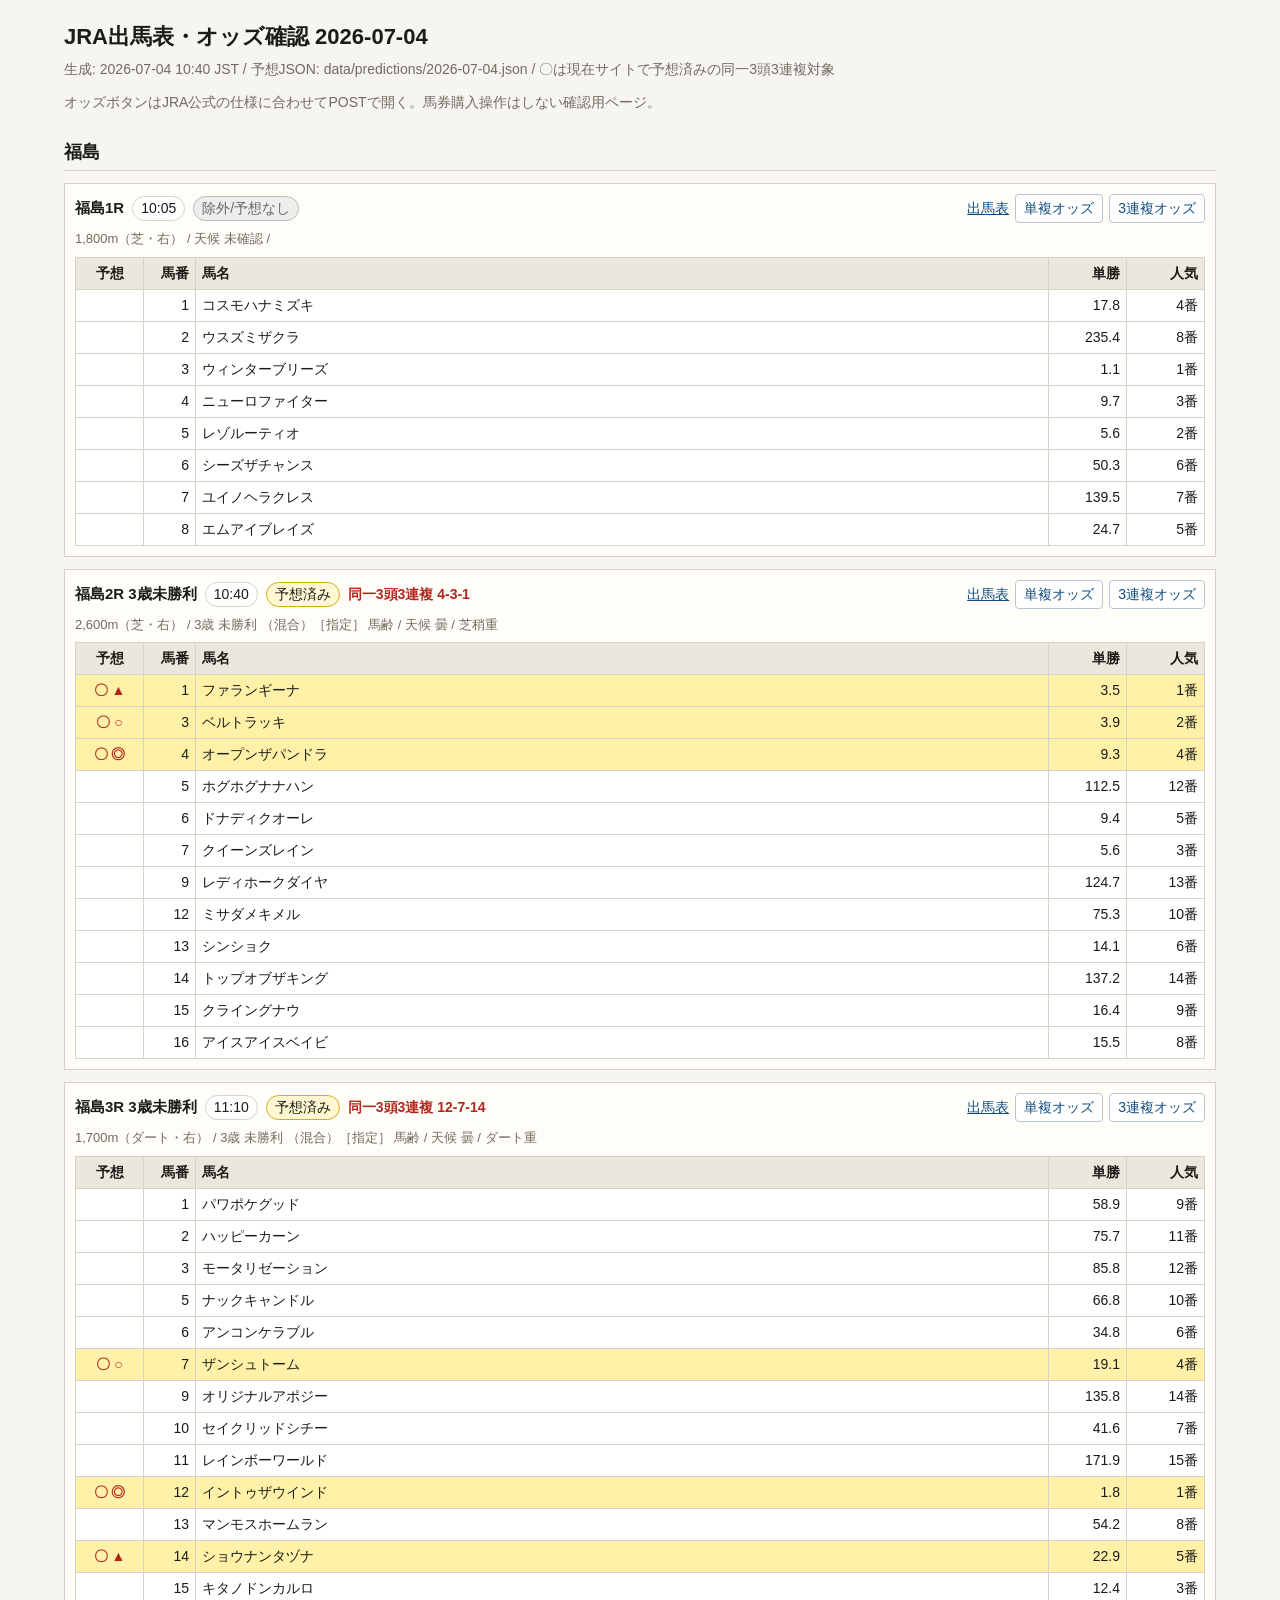
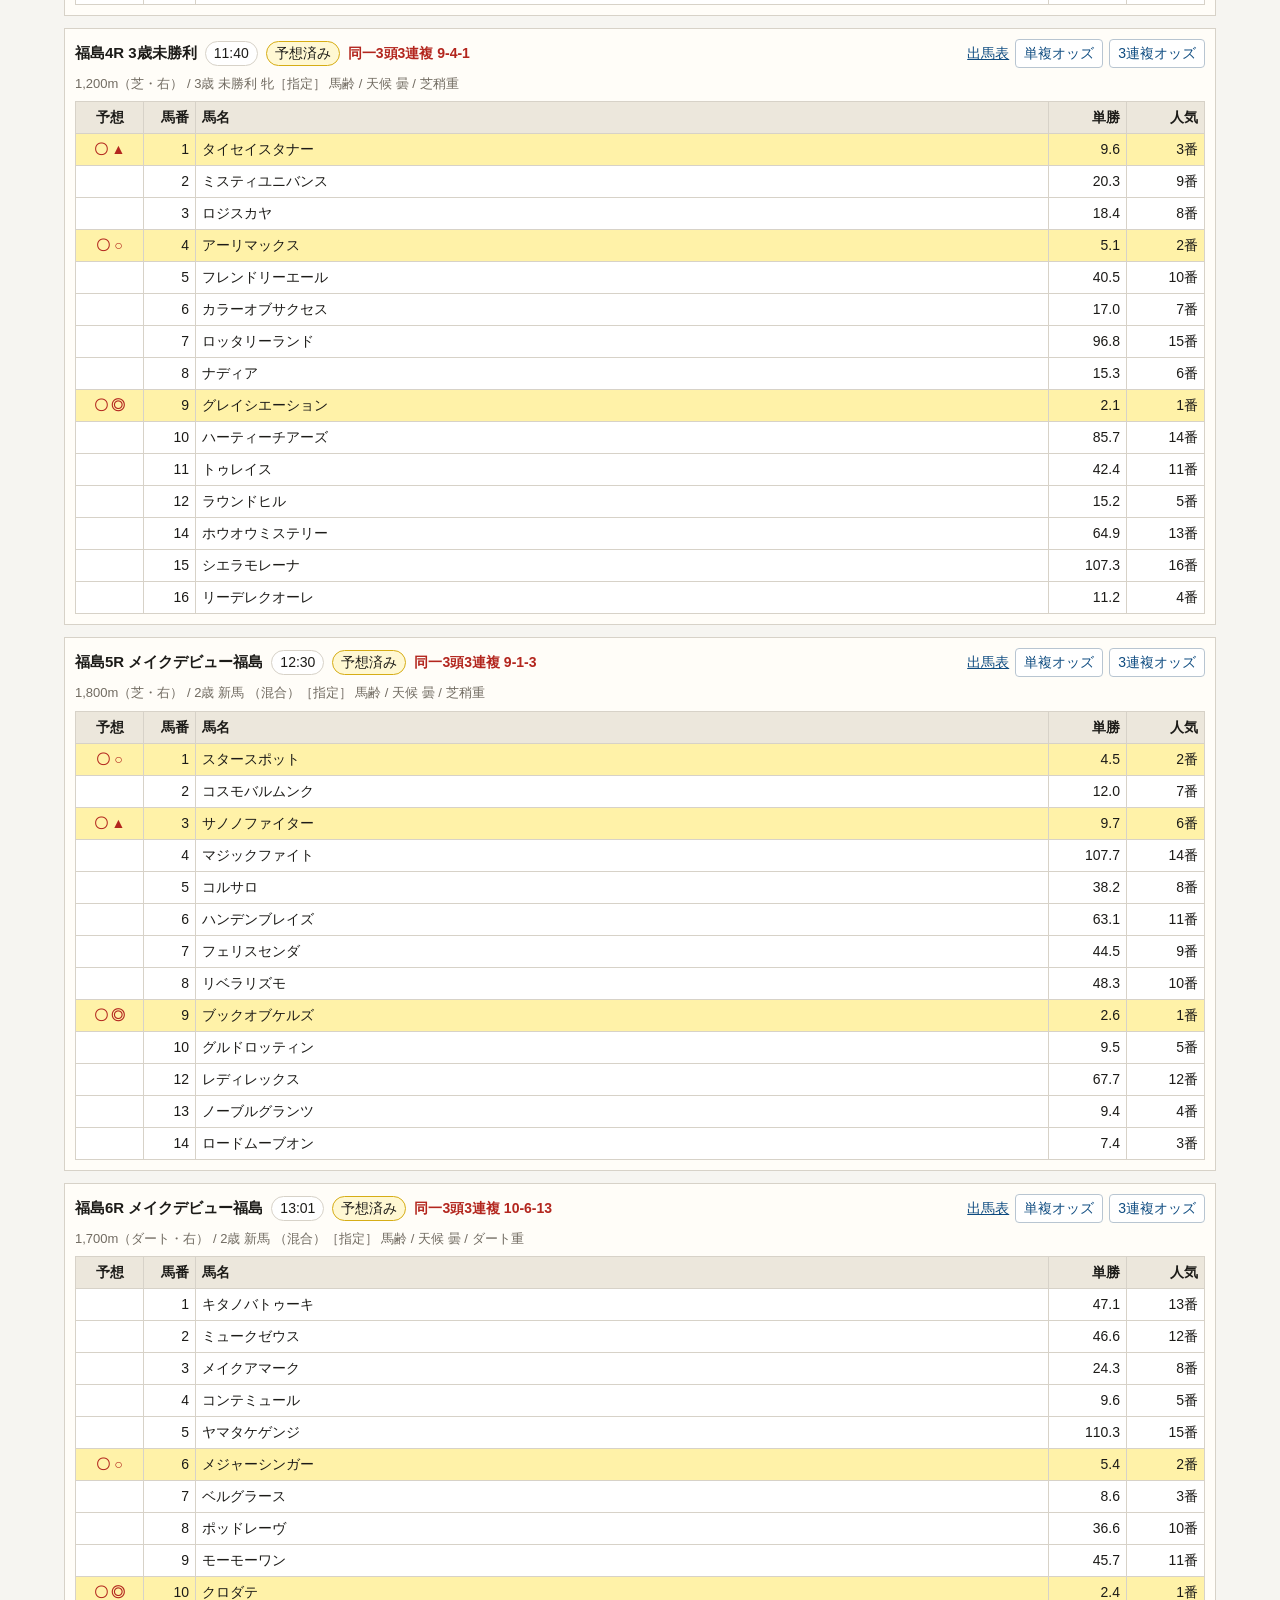
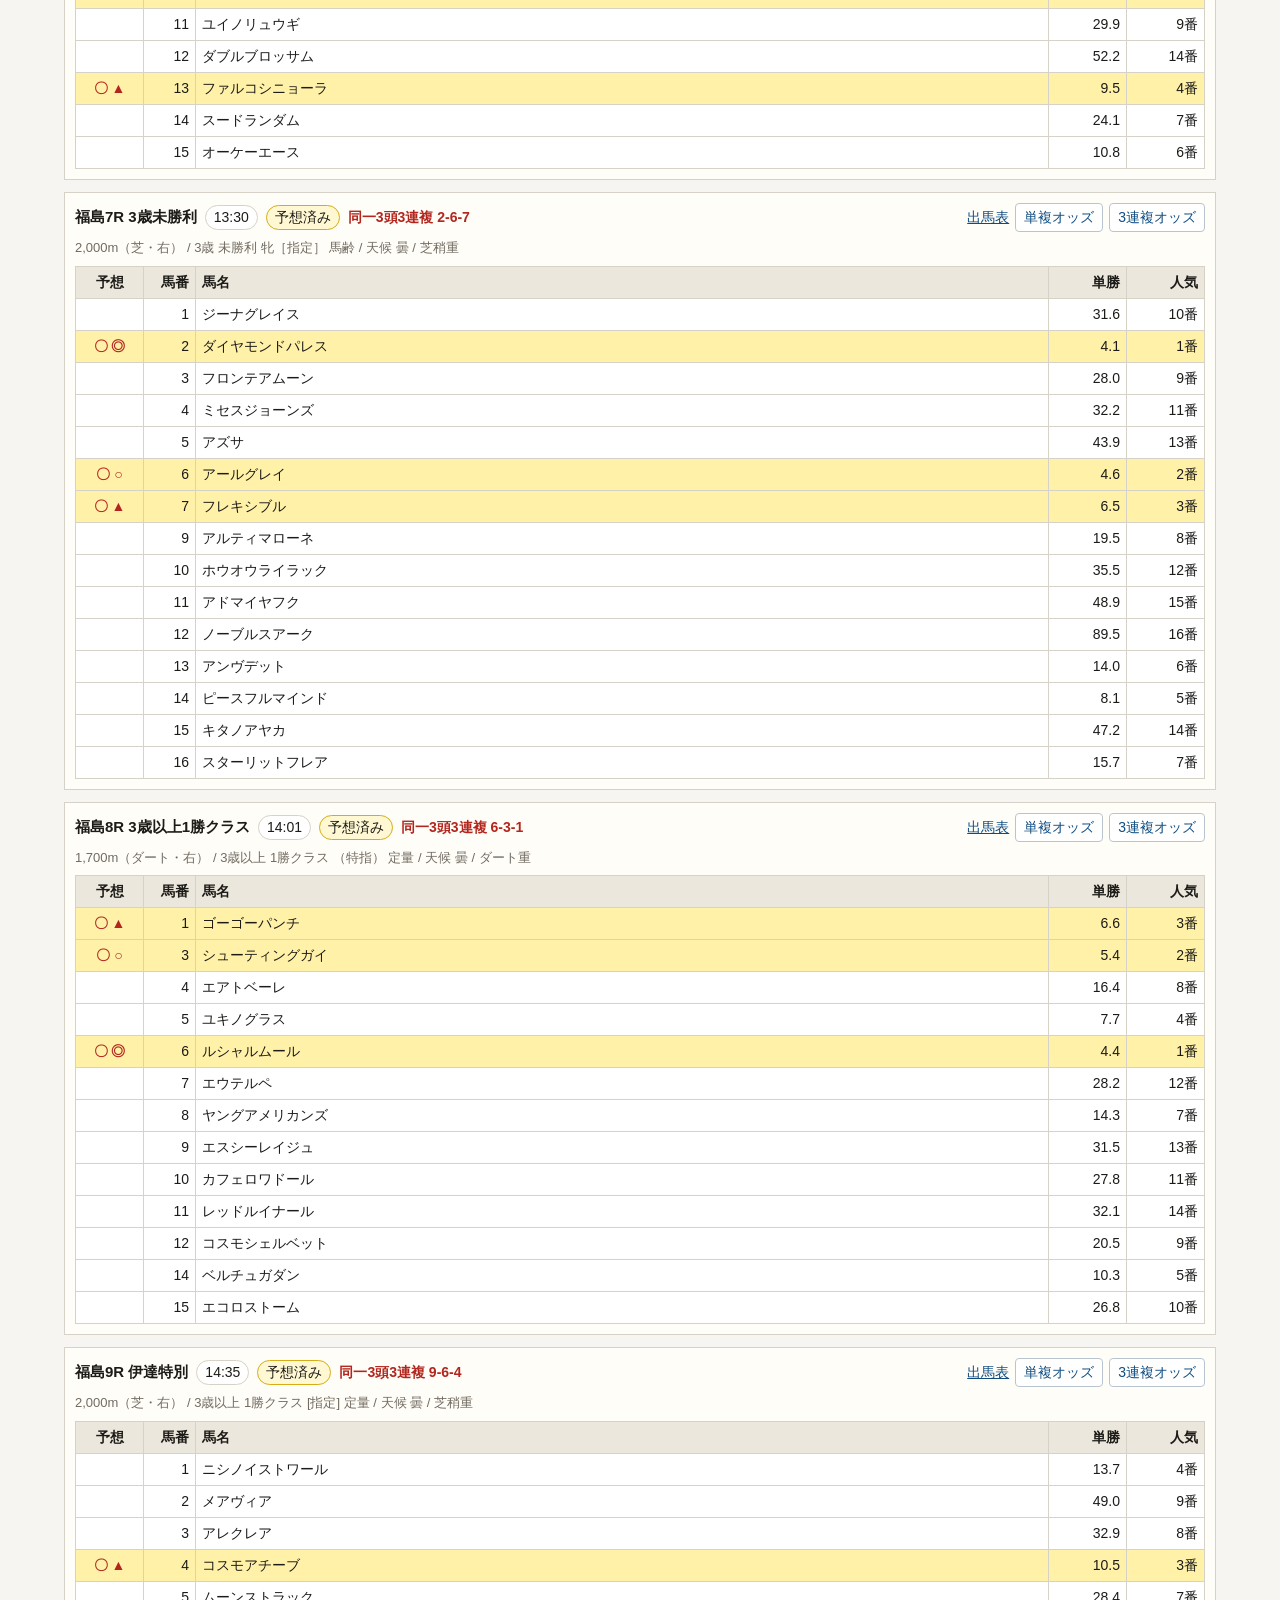
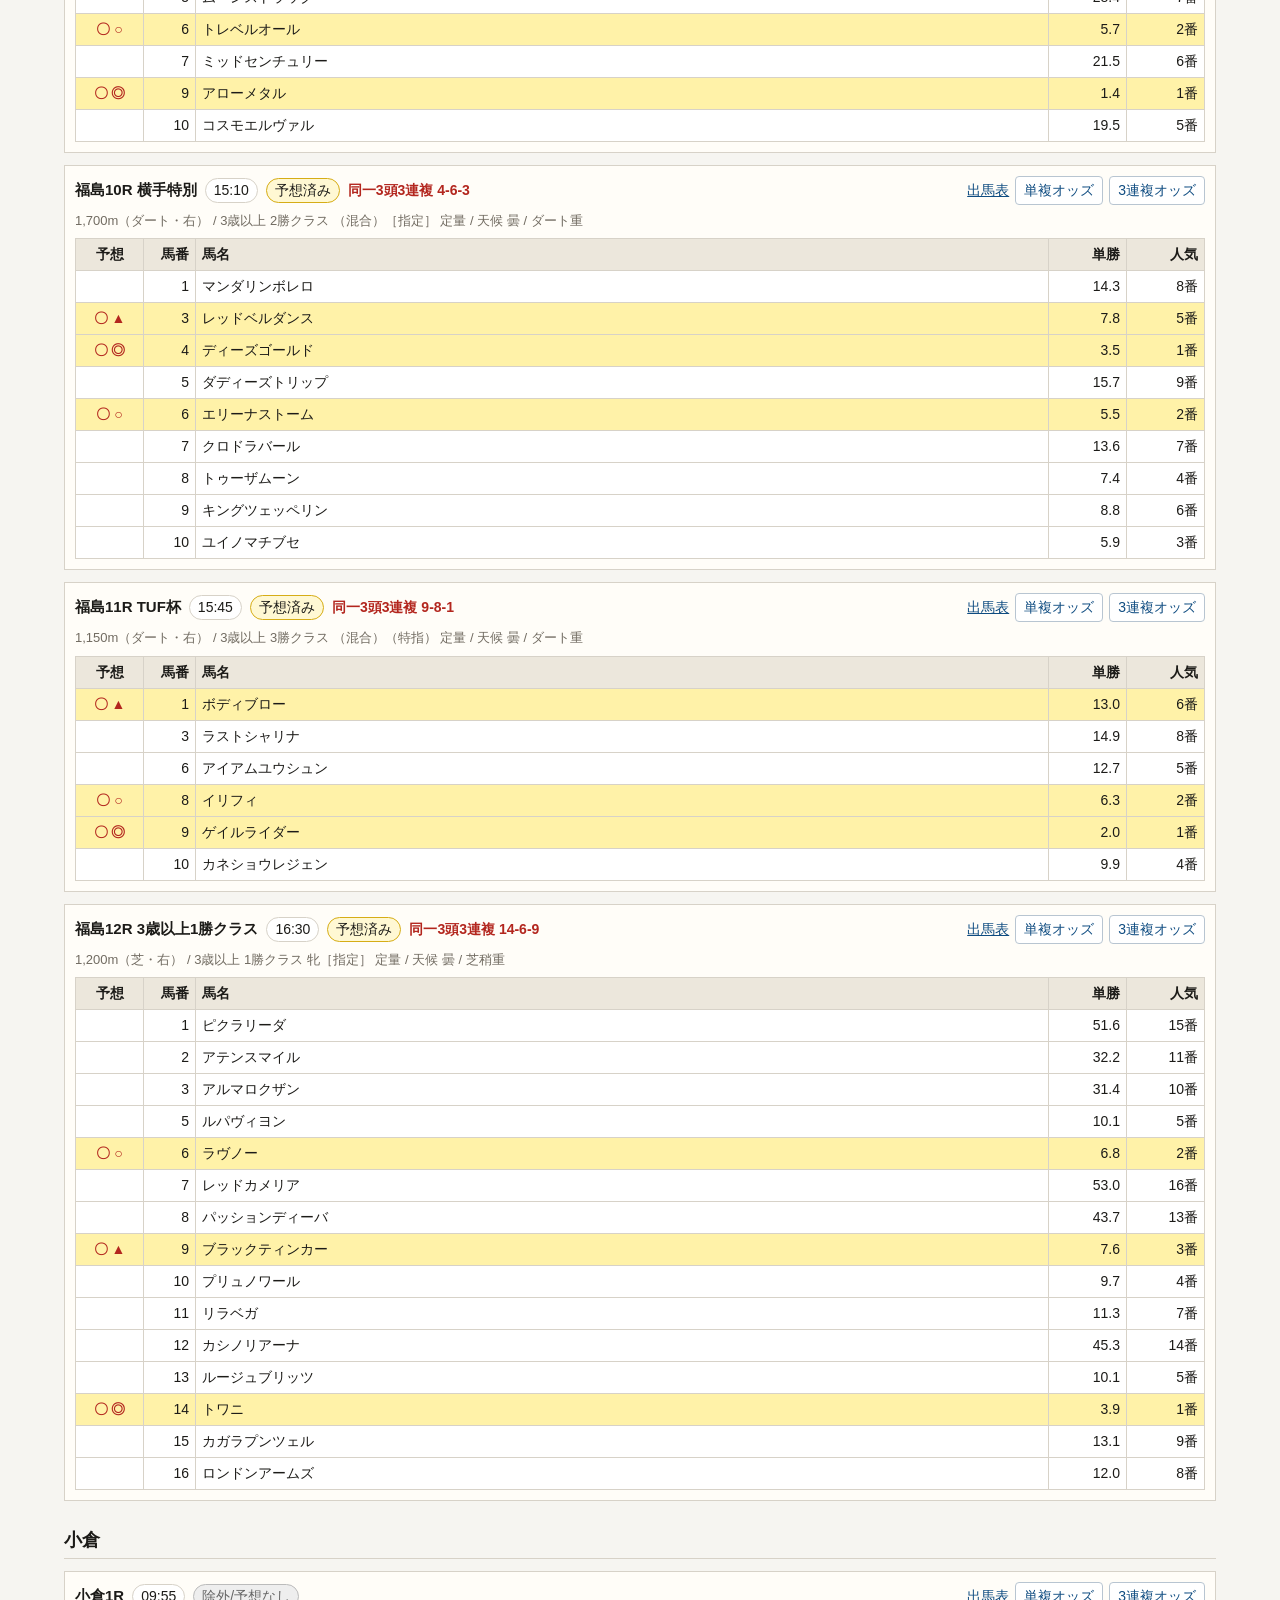
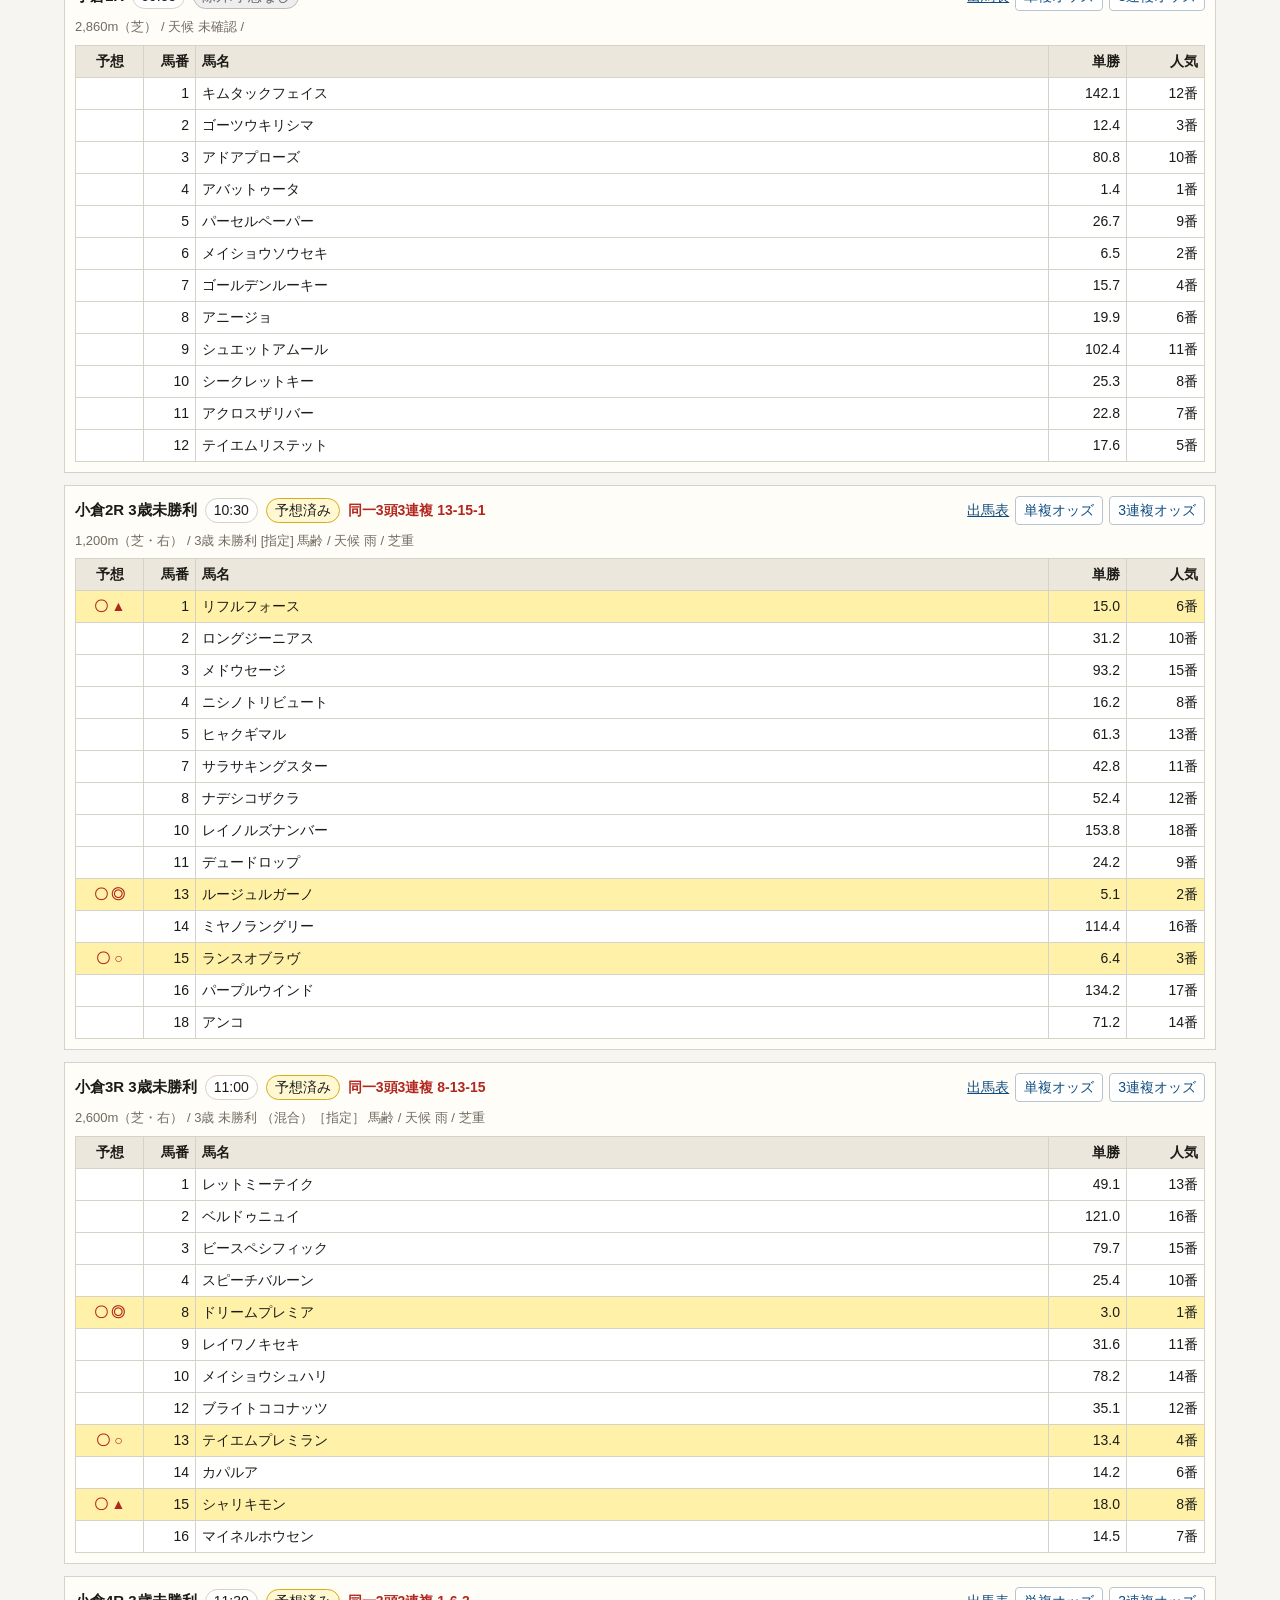
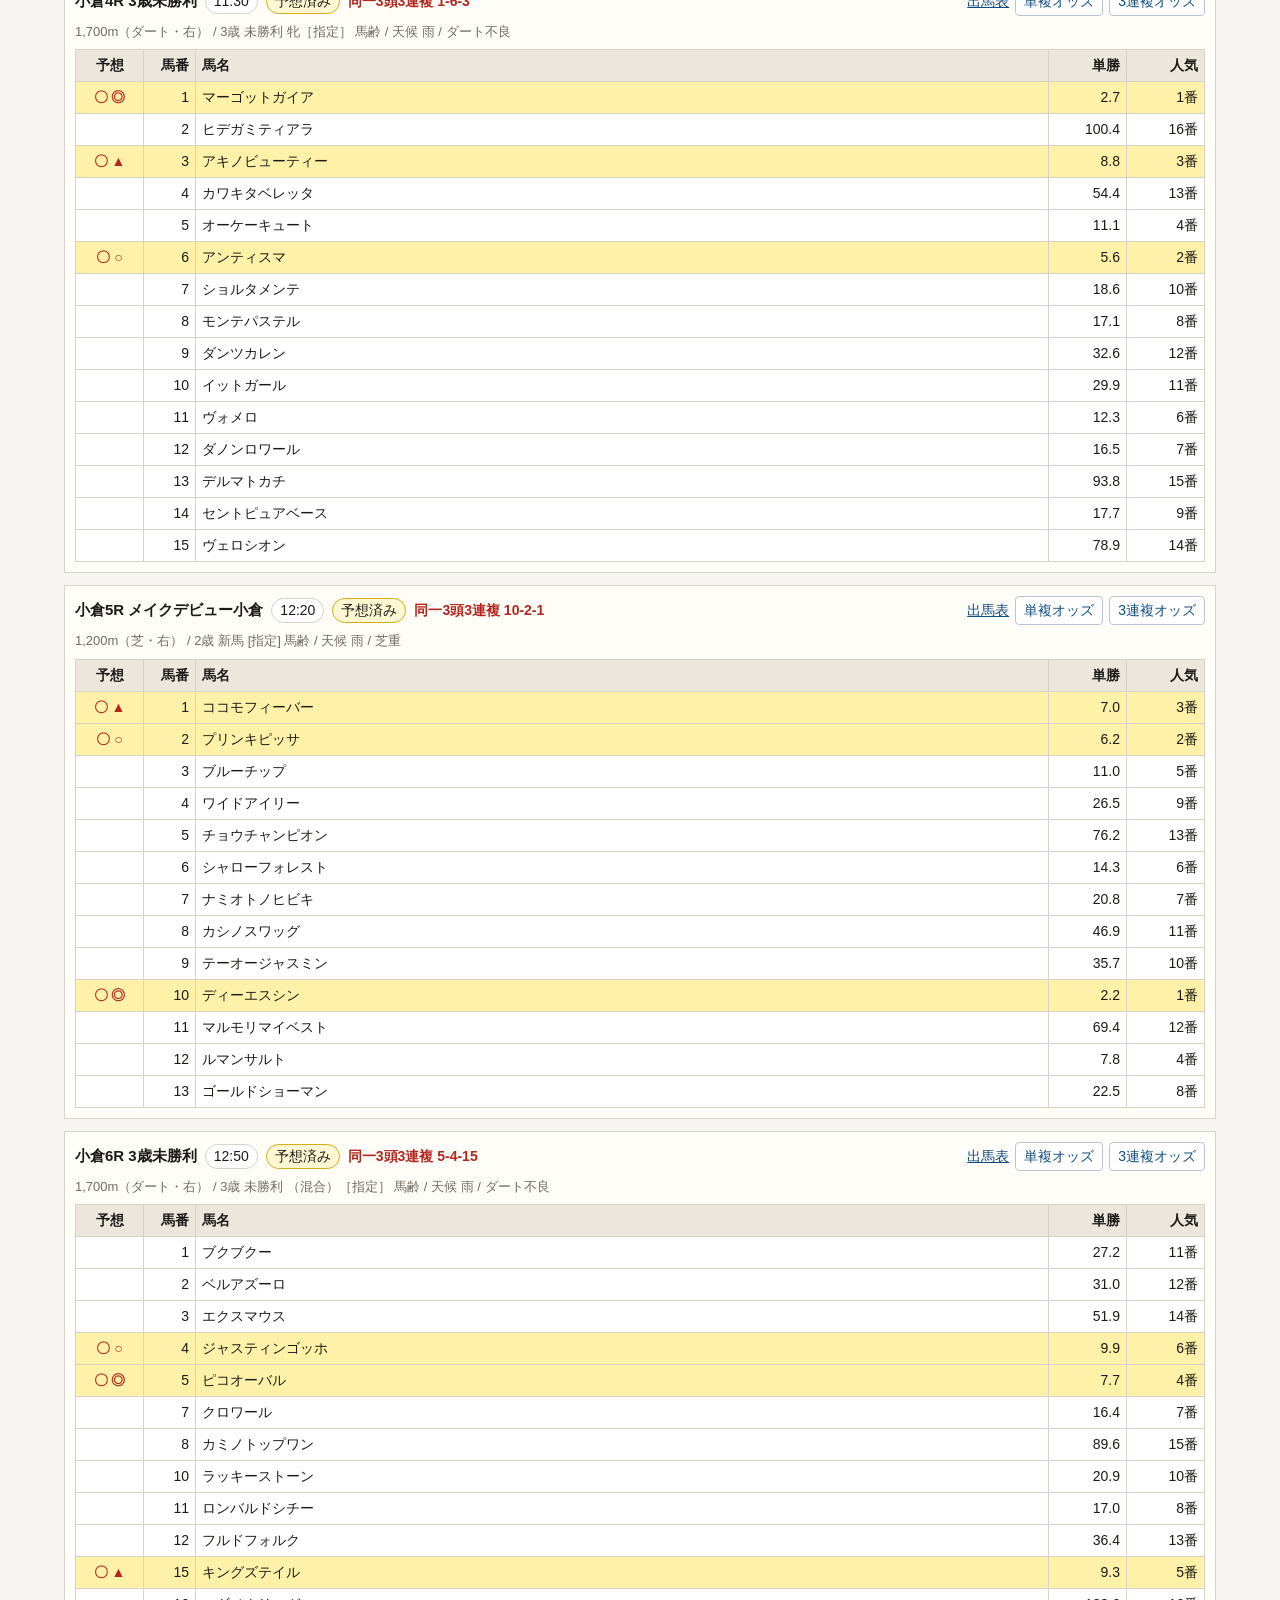
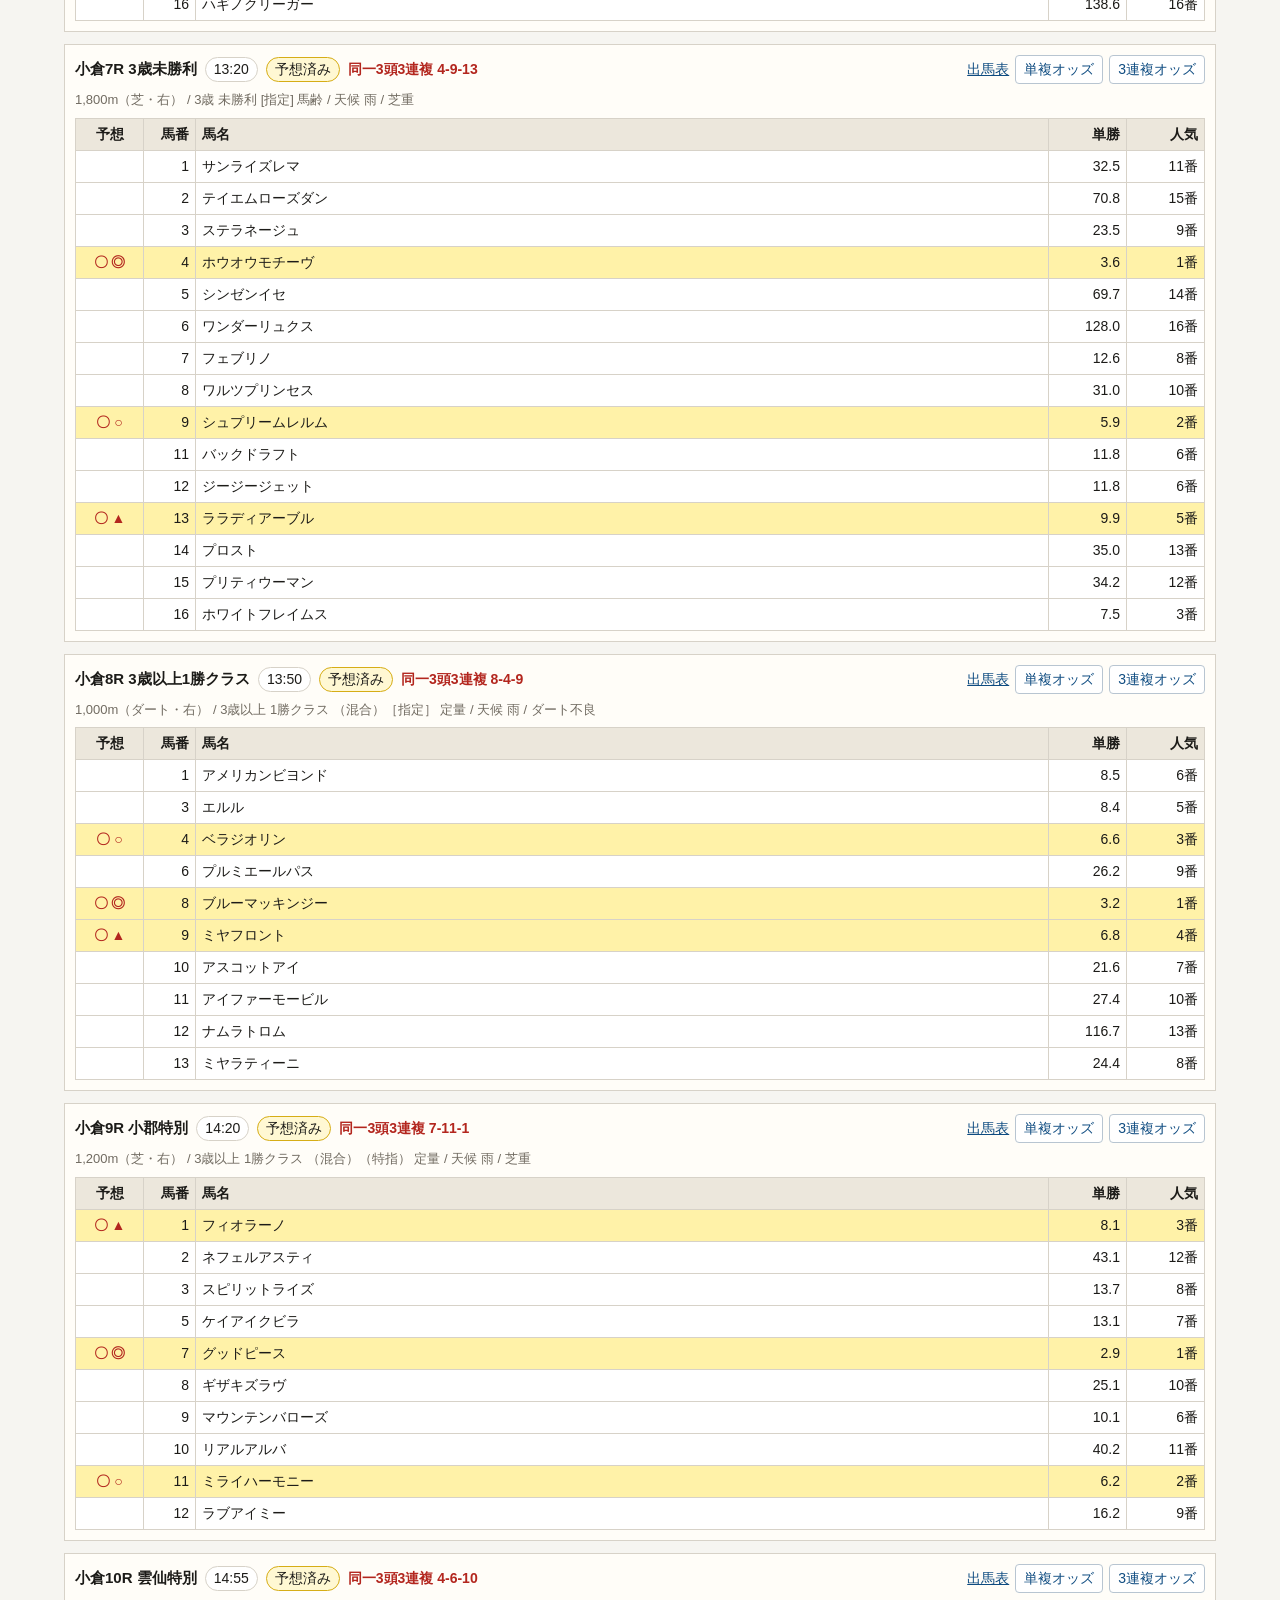
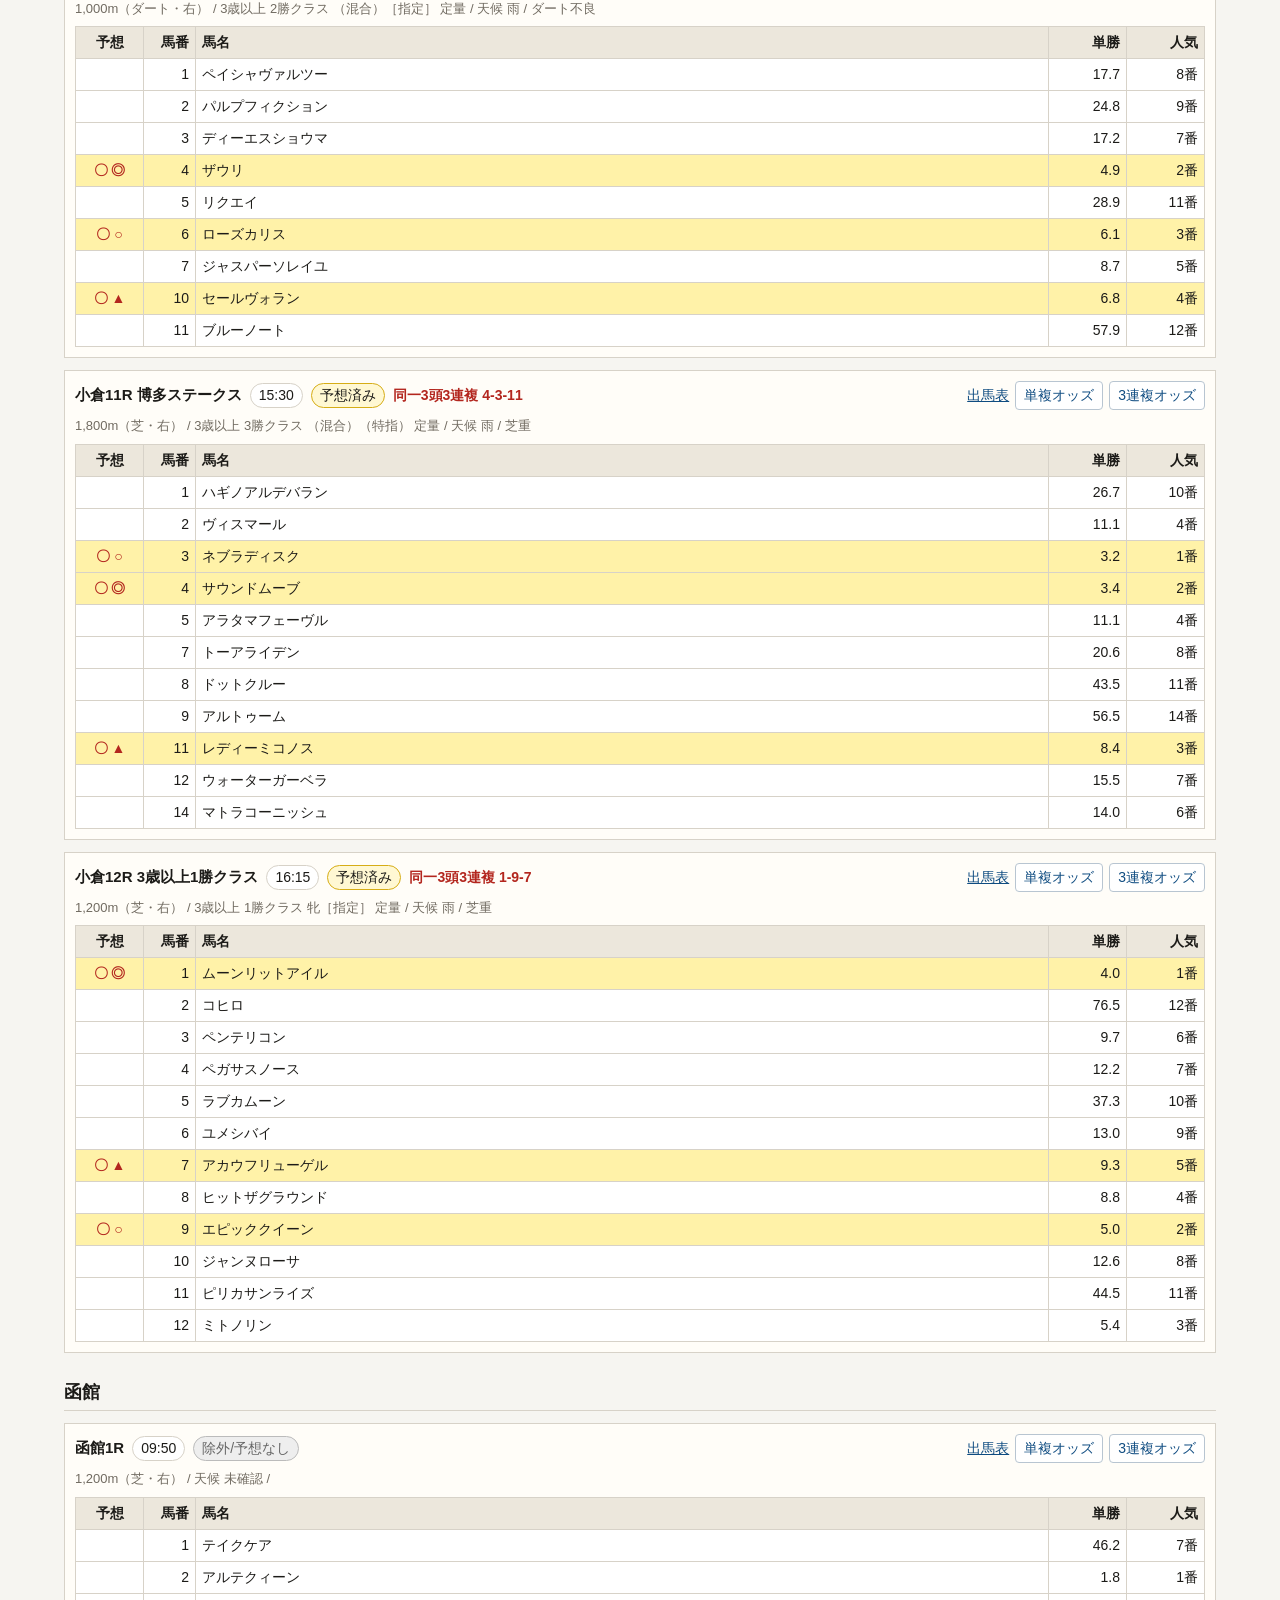
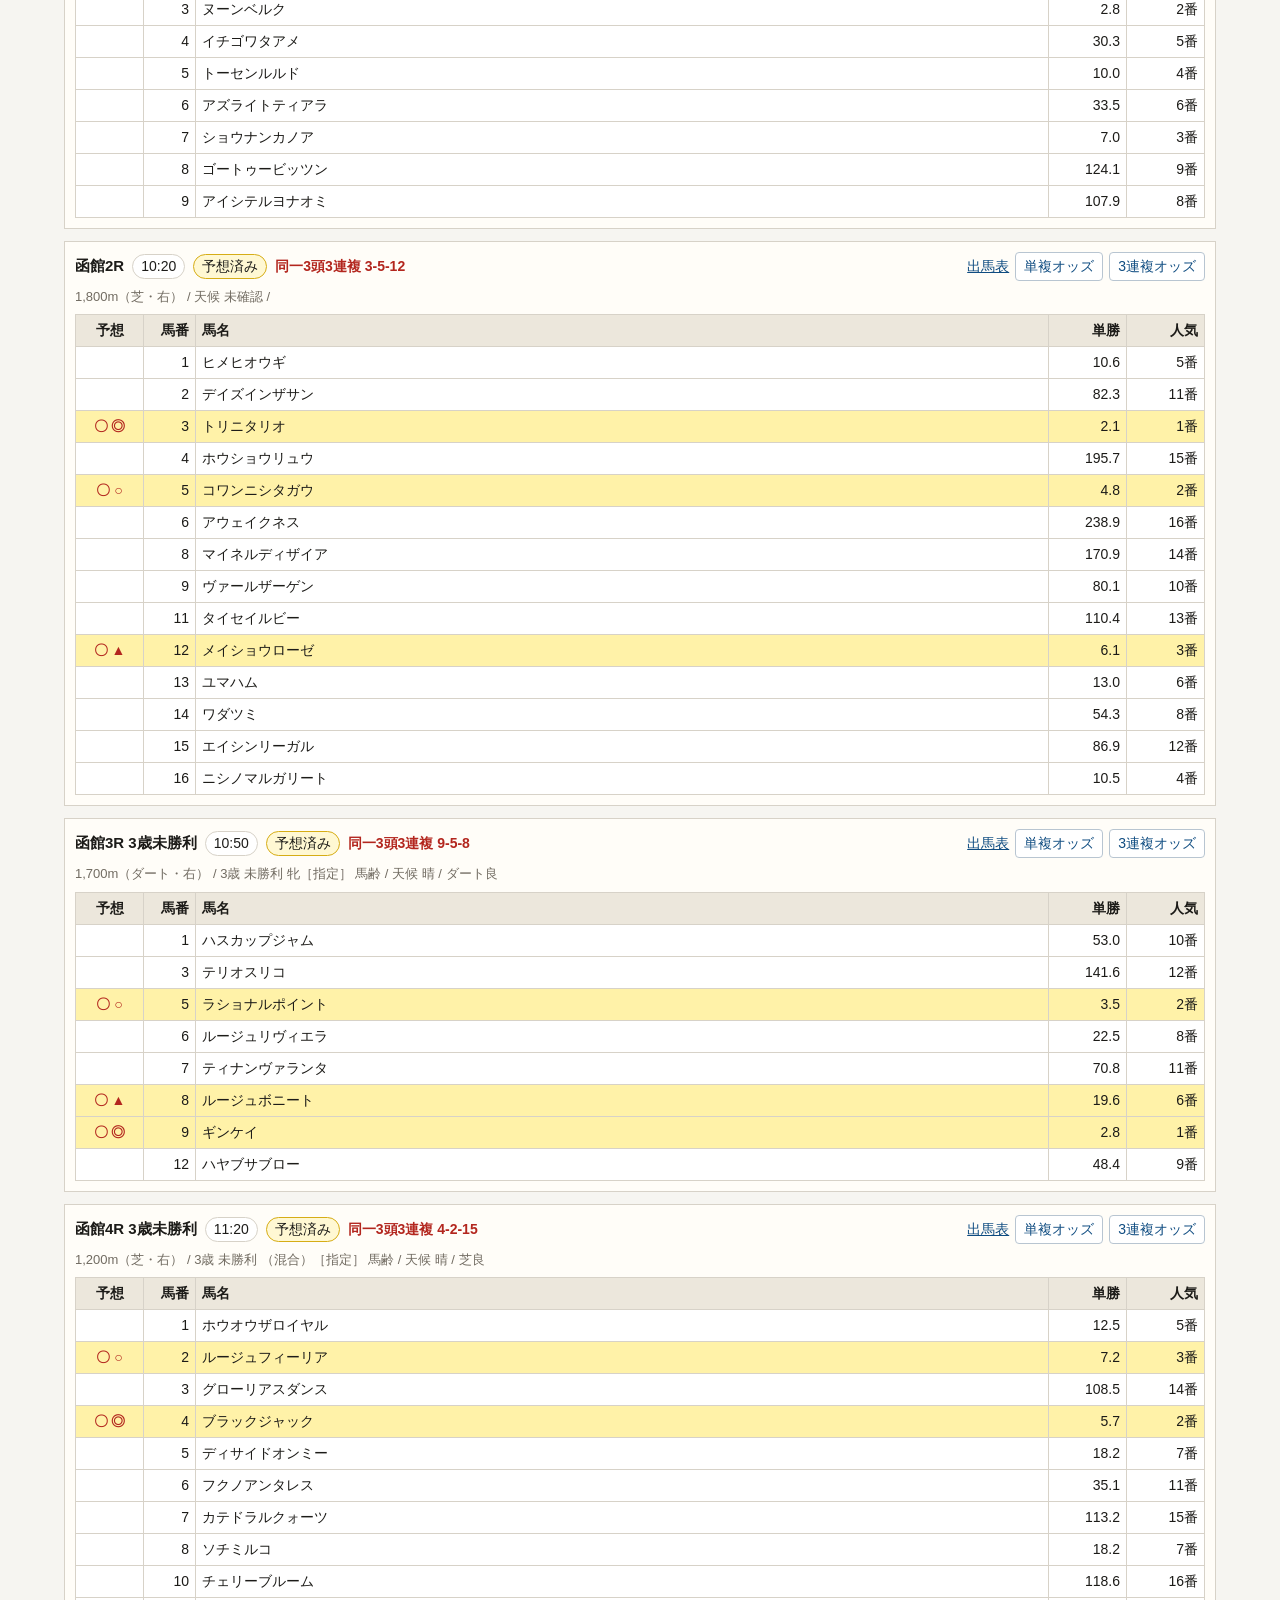
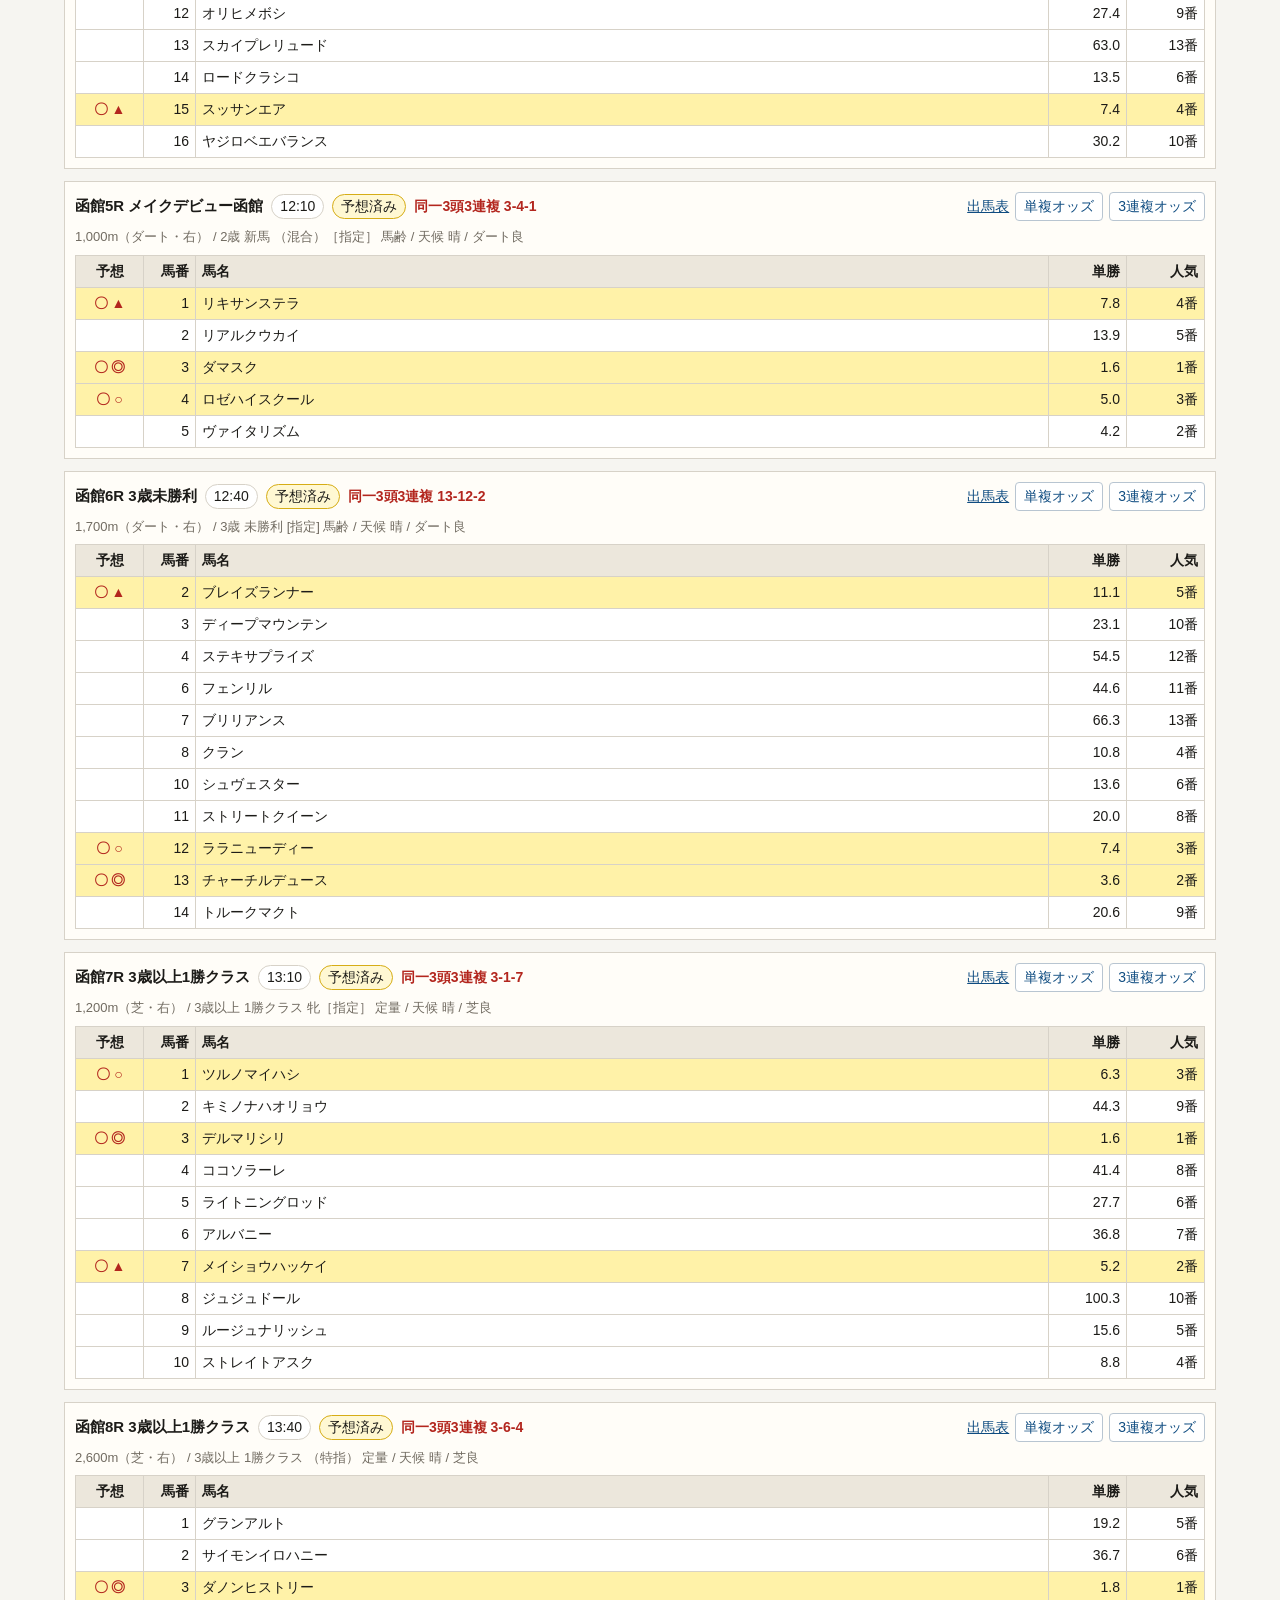
==== jra-entry-odds.html @ 3b99d238 "Publish site from 4eee86289ee4cea141aaf861831c437f7511594f" ====
<!doctype html>
<html lang="ja">
<head>
<meta charset="utf-8">
<meta name="viewport" content="width=device-width, initial-scale=1">
<title>JRA出馬表・オッズ確認 2026-07-04</title>
<style>
:root{color-scheme:light;--bg:#f6f5f1;--ink:#1c1b18;--line:#d7d2c8;--soft:#fffdf8;--mark:#fff2a8;--muted:#716b61;--accent:#b3261e}*{box-sizing:border-box}body{margin:0;background:var(--bg);color:var(--ink);font-family:-apple-system,BlinkMacSystemFont,"Segoe UI",sans-serif;font-size:14px;line-height:1.5}main{max-width:1180px;margin:0 auto;padding:20px 14px 40px}h1{font-size:22px;margin:0 0 6px}h2{font-size:18px;margin:26px 0 10px;border-bottom:1px solid var(--line);padding-bottom:4px}h3{font-size:15px;margin:0}.meta{color:var(--muted);margin:0 0 12px}.race{background:var(--soft);border:1px solid var(--line);margin:12px 0;padding:10px}.race-head{display:flex;gap:10px;align-items:center;justify-content:space-between;flex-wrap:wrap}.race-title{display:flex;gap:8px;align-items:baseline;flex-wrap:wrap}.badge{display:inline-block;border:1px solid var(--line);border-radius:999px;padding:1px 8px;background:#fff}.badge.pred{border-color:#d6ad16;background:#fff8d3}.badge.skip{border-color:#bbb;background:#eee;color:#666}.ticket{font-weight:700;color:var(--accent)}.links{display:flex;gap:6px;align-items:center;flex-wrap:wrap}a,button{font:inherit;color:#0f4c81}button{border:1px solid #b8c5d1;background:#fff;border-radius:4px;padding:3px 8px;cursor:pointer}.inline{display:inline}.muted{color:var(--muted)}table{width:100%;border-collapse:collapse;margin-top:8px;background:white}th,td{border:1px solid var(--line);padding:5px 6px;text-align:left;vertical-align:middle}th{background:#ece7dc;font-weight:700}.num{width:52px;text-align:right}.odds,.pop{width:78px;text-align:right}.pick{width:68px;text-align:center;font-weight:700}.picked td{background:var(--mark)}.pickmark{color:var(--accent);font-weight:800}.race-note{margin:6px 0 0;color:var(--muted);font-size:13px}@media(max-width:700px){main{padding:14px 8px}.race{padding:8px}th,td{padding:4px}.hide-sm{display:none}.race-head{align-items:flex-start}.links{width:100%}}
</style>
</head>
<body><main>
<h1>JRA出馬表・オッズ確認 2026-07-04</h1>
<p class="meta">生成: 2026-07-04 10:40 JST / 予想JSON: data/predictions/2026-07-04.json / 〇は現在サイトで予想済みの同一3頭3連複対象</p>
<p class="meta">オッズボタンはJRA公式の仕様に合わせてPOSTで開く。馬券購入操作はしない確認用ページ。</p>
<h2>福島</h2>
<section class="race">
<div class="race-head">
<div class="race-title"><h3>福島1R </h3><span class="badge">10:05</span><span class="badge skip">除外/予想なし</span></div>
<div class="links"><a href="https://www.jra.go.jp/JRADB/accessD.html?CNAME=pw01dde0103202602030120260704/35" target="_blank" rel="noopener">出馬表</a><form class="inline" action="https://www.jra.go.jp/JRADB/accessO.html" method="post" target="_blank"><input type="hidden" name="CNAME" value="pw151ouS303202602030120260704Z/D8"><button type="submit">単複オッズ</button></form><form class="inline" action="https://www.jra.go.jp/JRADB/accessO.html" method="post" target="_blank"><input type="hidden" name="CNAME" value="pw157ouS303202602030120260704Z99/52"><button type="submit">3連複オッズ</button></form></div>
</div>
<p class="race-note">1,800m（芝・右） / 天候 未確認 / </p>
<table>
<thead><tr><th class="pick">予想</th><th class="num">馬番</th><th>馬名</th><th class="odds">単勝</th><th class="pop">人気</th></tr></thead><tbody>
<tr><td class="pick"></td><td class="num">1</td><td>コスモハナミズキ</td><td class="odds">17.8</td><td class="pop">4番</td></tr>
<tr><td class="pick"></td><td class="num">2</td><td>ウスズミザクラ</td><td class="odds">235.4</td><td class="pop">8番</td></tr>
<tr><td class="pick"></td><td class="num">3</td><td>ウィンターブリーズ</td><td class="odds">1.1</td><td class="pop">1番</td></tr>
<tr><td class="pick"></td><td class="num">4</td><td>ニューロファイター</td><td class="odds">9.7</td><td class="pop">3番</td></tr>
<tr><td class="pick"></td><td class="num">5</td><td>レゾルーティオ</td><td class="odds">5.6</td><td class="pop">2番</td></tr>
<tr><td class="pick"></td><td class="num">6</td><td>シーズザチャンス</td><td class="odds">50.3</td><td class="pop">6番</td></tr>
<tr><td class="pick"></td><td class="num">7</td><td>ユイノヘラクレス</td><td class="odds">139.5</td><td class="pop">7番</td></tr>
<tr><td class="pick"></td><td class="num">8</td><td>エムアイブレイズ</td><td class="odds">24.7</td><td class="pop">5番</td></tr>
</tbody></table>
</section>
<section class="race">
<div class="race-head">
<div class="race-title"><h3>福島2R 3歳未勝利</h3><span class="badge">10:40</span><span class="badge pred">予想済み</span><span class="ticket">同一3頭3連複 4-3-1</span></div>
<div class="links"><a href="https://www.jra.go.jp/JRADB/accessD.html?CNAME=pw01dde0103202602030220260704/EA" target="_blank" rel="noopener">出馬表</a><form class="inline" action="https://www.jra.go.jp/JRADB/accessO.html" method="post" target="_blank"><input type="hidden" name="CNAME" value="pw151ouS303202602030220260704Z/8D"><button type="submit">単複オッズ</button></form><form class="inline" action="https://www.jra.go.jp/JRADB/accessO.html" method="post" target="_blank"><input type="hidden" name="CNAME" value="pw157ouS303202602030220260704Z99/07"><button type="submit">3連複オッズ</button></form></div>
</div>
<p class="race-note">2,600m（芝・右） / 3歳 未勝利 （混合）［指定］ 馬齢 / 天候 曇 / 芝稍重</p>
<table>
<thead><tr><th class="pick">予想</th><th class="num">馬番</th><th>馬名</th><th class="odds">単勝</th><th class="pop">人気</th></tr></thead><tbody>
<tr class="picked"><td class="pick"><span class="pickmark">〇 ▲</span></td><td class="num">1</td><td>ファランギーナ</td><td class="odds">3.5</td><td class="pop">1番</td></tr>
<tr class="picked"><td class="pick"><span class="pickmark">〇 ○</span></td><td class="num">3</td><td>ベルトラッキ</td><td class="odds">3.9</td><td class="pop">2番</td></tr>
<tr class="picked"><td class="pick"><span class="pickmark">〇 ◎</span></td><td class="num">4</td><td>オープンザパンドラ</td><td class="odds">9.3</td><td class="pop">4番</td></tr>
<tr><td class="pick"></td><td class="num">5</td><td>ホグホグナナハン</td><td class="odds">112.5</td><td class="pop">12番</td></tr>
<tr><td class="pick"></td><td class="num">6</td><td>ドナディクオーレ</td><td class="odds">9.4</td><td class="pop">5番</td></tr>
<tr><td class="pick"></td><td class="num">7</td><td>クイーンズレイン</td><td class="odds">5.6</td><td class="pop">3番</td></tr>
<tr><td class="pick"></td><td class="num">9</td><td>レディホークダイヤ</td><td class="odds">124.7</td><td class="pop">13番</td></tr>
<tr><td class="pick"></td><td class="num">12</td><td>ミサダメキメル</td><td class="odds">75.3</td><td class="pop">10番</td></tr>
<tr><td class="pick"></td><td class="num">13</td><td>シンショク</td><td class="odds">14.1</td><td class="pop">6番</td></tr>
<tr><td class="pick"></td><td class="num">14</td><td>トップオブザキング</td><td class="odds">137.2</td><td class="pop">14番</td></tr>
<tr><td class="pick"></td><td class="num">15</td><td>クライングナウ</td><td class="odds">16.4</td><td class="pop">9番</td></tr>
<tr><td class="pick"></td><td class="num">16</td><td>アイスアイスベイビ</td><td class="odds">15.5</td><td class="pop">8番</td></tr>
</tbody></table>
</section>
<section class="race">
<div class="race-head">
<div class="race-title"><h3>福島3R 3歳未勝利</h3><span class="badge">11:10</span><span class="badge pred">予想済み</span><span class="ticket">同一3頭3連複 12-7-14</span></div>
<div class="links"><a href="https://www.jra.go.jp/JRADB/accessD.html?CNAME=pw01dde0103202602030320260704/9F" target="_blank" rel="noopener">出馬表</a><form class="inline" action="https://www.jra.go.jp/JRADB/accessO.html" method="post" target="_blank"><input type="hidden" name="CNAME" value="pw151ouS303202602030320260704Z/42"><button type="submit">単複オッズ</button></form><form class="inline" action="https://www.jra.go.jp/JRADB/accessO.html" method="post" target="_blank"><input type="hidden" name="CNAME" value="pw157ouS303202602030320260704Z99/BC"><button type="submit">3連複オッズ</button></form></div>
</div>
<p class="race-note">1,700m（ダート・右） / 3歳 未勝利 （混合）［指定］ 馬齢 / 天候 曇 / ダート重</p>
<table>
<thead><tr><th class="pick">予想</th><th class="num">馬番</th><th>馬名</th><th class="odds">単勝</th><th class="pop">人気</th></tr></thead><tbody>
<tr><td class="pick"></td><td class="num">1</td><td>パワポケグッド</td><td class="odds">58.9</td><td class="pop">9番</td></tr>
<tr><td class="pick"></td><td class="num">2</td><td>ハッピーカーン</td><td class="odds">75.7</td><td class="pop">11番</td></tr>
<tr><td class="pick"></td><td class="num">3</td><td>モータリゼーション</td><td class="odds">85.8</td><td class="pop">12番</td></tr>
<tr><td class="pick"></td><td class="num">5</td><td>ナックキャンドル</td><td class="odds">66.8</td><td class="pop">10番</td></tr>
<tr><td class="pick"></td><td class="num">6</td><td>アンコンケラブル</td><td class="odds">34.8</td><td class="pop">6番</td></tr>
<tr class="picked"><td class="pick"><span class="pickmark">〇 ○</span></td><td class="num">7</td><td>ザンシュトーム</td><td class="odds">19.1</td><td class="pop">4番</td></tr>
<tr><td class="pick"></td><td class="num">9</td><td>オリジナルアポジー</td><td class="odds">135.8</td><td class="pop">14番</td></tr>
<tr><td class="pick"></td><td class="num">10</td><td>セイクリッドシチー</td><td class="odds">41.6</td><td class="pop">7番</td></tr>
<tr><td class="pick"></td><td class="num">11</td><td>レインボーワールド</td><td class="odds">171.9</td><td class="pop">15番</td></tr>
<tr class="picked"><td class="pick"><span class="pickmark">〇 ◎</span></td><td class="num">12</td><td>イントゥザウインド</td><td class="odds">1.8</td><td class="pop">1番</td></tr>
<tr><td class="pick"></td><td class="num">13</td><td>マンモスホームラン</td><td class="odds">54.2</td><td class="pop">8番</td></tr>
<tr class="picked"><td class="pick"><span class="pickmark">〇 ▲</span></td><td class="num">14</td><td>ショウナンタヅナ</td><td class="odds">22.9</td><td class="pop">5番</td></tr>
<tr><td class="pick"></td><td class="num">15</td><td>キタノドンカルロ</td><td class="odds">12.4</td><td class="pop">3番</td></tr>
</tbody></table>
</section>
<section class="race">
<div class="race-head">
<div class="race-title"><h3>福島4R 3歳未勝利</h3><span class="badge">11:40</span><span class="badge pred">予想済み</span><span class="ticket">同一3頭3連複 9-4-1</span></div>
<div class="links"><a href="https://www.jra.go.jp/JRADB/accessD.html?CNAME=pw01dde0103202602030420260704/54" target="_blank" rel="noopener">出馬表</a><form class="inline" action="https://www.jra.go.jp/JRADB/accessO.html" method="post" target="_blank"><input type="hidden" name="CNAME" value="pw151ouS303202602030420260704Z/F7"><button type="submit">単複オッズ</button></form><form class="inline" action="https://www.jra.go.jp/JRADB/accessO.html" method="post" target="_blank"><input type="hidden" name="CNAME" value="pw157ouS303202602030420260704Z99/71"><button type="submit">3連複オッズ</button></form></div>
</div>
<p class="race-note">1,200m（芝・右） / 3歳 未勝利 牝［指定］ 馬齢 / 天候 曇 / 芝稍重</p>
<table>
<thead><tr><th class="pick">予想</th><th class="num">馬番</th><th>馬名</th><th class="odds">単勝</th><th class="pop">人気</th></tr></thead><tbody>
<tr class="picked"><td class="pick"><span class="pickmark">〇 ▲</span></td><td class="num">1</td><td>タイセイスタナー</td><td class="odds">9.6</td><td class="pop">3番</td></tr>
<tr><td class="pick"></td><td class="num">2</td><td>ミスティユニバンス</td><td class="odds">20.3</td><td class="pop">9番</td></tr>
<tr><td class="pick"></td><td class="num">3</td><td>ロジスカヤ</td><td class="odds">18.4</td><td class="pop">8番</td></tr>
<tr class="picked"><td class="pick"><span class="pickmark">〇 ○</span></td><td class="num">4</td><td>アーリマックス</td><td class="odds">5.1</td><td class="pop">2番</td></tr>
<tr><td class="pick"></td><td class="num">5</td><td>フレンドリーエール</td><td class="odds">40.5</td><td class="pop">10番</td></tr>
<tr><td class="pick"></td><td class="num">6</td><td>カラーオブサクセス</td><td class="odds">17.0</td><td class="pop">7番</td></tr>
<tr><td class="pick"></td><td class="num">7</td><td>ロッタリーランド</td><td class="odds">96.8</td><td class="pop">15番</td></tr>
<tr><td class="pick"></td><td class="num">8</td><td>ナディア</td><td class="odds">15.3</td><td class="pop">6番</td></tr>
<tr class="picked"><td class="pick"><span class="pickmark">〇 ◎</span></td><td class="num">9</td><td>グレイシエーション</td><td class="odds">2.1</td><td class="pop">1番</td></tr>
<tr><td class="pick"></td><td class="num">10</td><td>ハーティーチアーズ</td><td class="odds">85.7</td><td class="pop">14番</td></tr>
<tr><td class="pick"></td><td class="num">11</td><td>トゥレイス</td><td class="odds">42.4</td><td class="pop">11番</td></tr>
<tr><td class="pick"></td><td class="num">12</td><td>ラウンドヒル</td><td class="odds">15.2</td><td class="pop">5番</td></tr>
<tr><td class="pick"></td><td class="num">14</td><td>ホウオウミステリー</td><td class="odds">64.9</td><td class="pop">13番</td></tr>
<tr><td class="pick"></td><td class="num">15</td><td>シエラモレーナ</td><td class="odds">107.3</td><td class="pop">16番</td></tr>
<tr><td class="pick"></td><td class="num">16</td><td>リーデレクオーレ</td><td class="odds">11.2</td><td class="pop">4番</td></tr>
</tbody></table>
</section>
<section class="race">
<div class="race-head">
<div class="race-title"><h3>福島5R メイクデビュー福島</h3><span class="badge">12:30</span><span class="badge pred">予想済み</span><span class="ticket">同一3頭3連複 9-1-3</span></div>
<div class="links"><a href="https://www.jra.go.jp/JRADB/accessD.html?CNAME=pw01dde0103202602030520260704/09" target="_blank" rel="noopener">出馬表</a><form class="inline" action="https://www.jra.go.jp/JRADB/accessO.html" method="post" target="_blank"><input type="hidden" name="CNAME" value="pw151ouS303202602030520260704Z/AC"><button type="submit">単複オッズ</button></form><form class="inline" action="https://www.jra.go.jp/JRADB/accessO.html" method="post" target="_blank"><input type="hidden" name="CNAME" value="pw157ouS303202602030520260704Z99/26"><button type="submit">3連複オッズ</button></form></div>
</div>
<p class="race-note">1,800m（芝・右） / 2歳 新馬 （混合）［指定］ 馬齢 / 天候 曇 / 芝稍重</p>
<table>
<thead><tr><th class="pick">予想</th><th class="num">馬番</th><th>馬名</th><th class="odds">単勝</th><th class="pop">人気</th></tr></thead><tbody>
<tr class="picked"><td class="pick"><span class="pickmark">〇 ○</span></td><td class="num">1</td><td>スタースポット</td><td class="odds">4.5</td><td class="pop">2番</td></tr>
<tr><td class="pick"></td><td class="num">2</td><td>コスモバルムンク</td><td class="odds">12.0</td><td class="pop">7番</td></tr>
<tr class="picked"><td class="pick"><span class="pickmark">〇 ▲</span></td><td class="num">3</td><td>サノノファイター</td><td class="odds">9.7</td><td class="pop">6番</td></tr>
<tr><td class="pick"></td><td class="num">4</td><td>マジックファイト</td><td class="odds">107.7</td><td class="pop">14番</td></tr>
<tr><td class="pick"></td><td class="num">5</td><td>コルサロ</td><td class="odds">38.2</td><td class="pop">8番</td></tr>
<tr><td class="pick"></td><td class="num">6</td><td>ハンデンブレイズ</td><td class="odds">63.1</td><td class="pop">11番</td></tr>
<tr><td class="pick"></td><td class="num">7</td><td>フェリスセンダ</td><td class="odds">44.5</td><td class="pop">9番</td></tr>
<tr><td class="pick"></td><td class="num">8</td><td>リベラリズモ</td><td class="odds">48.3</td><td class="pop">10番</td></tr>
<tr class="picked"><td class="pick"><span class="pickmark">〇 ◎</span></td><td class="num">9</td><td>ブックオブケルズ</td><td class="odds">2.6</td><td class="pop">1番</td></tr>
<tr><td class="pick"></td><td class="num">10</td><td>グルドロッティン</td><td class="odds">9.5</td><td class="pop">5番</td></tr>
<tr><td class="pick"></td><td class="num">12</td><td>レディレックス</td><td class="odds">67.7</td><td class="pop">12番</td></tr>
<tr><td class="pick"></td><td class="num">13</td><td>ノーブルグランツ</td><td class="odds">9.4</td><td class="pop">4番</td></tr>
<tr><td class="pick"></td><td class="num">14</td><td>ロードムーブオン</td><td class="odds">7.4</td><td class="pop">3番</td></tr>
</tbody></table>
</section>
<section class="race">
<div class="race-head">
<div class="race-title"><h3>福島6R メイクデビュー福島</h3><span class="badge">13:01</span><span class="badge pred">予想済み</span><span class="ticket">同一3頭3連複 10-6-13</span></div>
<div class="links"><a href="https://www.jra.go.jp/JRADB/accessD.html?CNAME=pw01dde0103202602030620260704/BE" target="_blank" rel="noopener">出馬表</a><form class="inline" action="https://www.jra.go.jp/JRADB/accessO.html" method="post" target="_blank"><input type="hidden" name="CNAME" value="pw151ouS303202602030620260704Z/61"><button type="submit">単複オッズ</button></form><form class="inline" action="https://www.jra.go.jp/JRADB/accessO.html" method="post" target="_blank"><input type="hidden" name="CNAME" value="pw157ouS303202602030620260704Z99/DB"><button type="submit">3連複オッズ</button></form></div>
</div>
<p class="race-note">1,700m（ダート・右） / 2歳 新馬 （混合）［指定］ 馬齢 / 天候 曇 / ダート重</p>
<table>
<thead><tr><th class="pick">予想</th><th class="num">馬番</th><th>馬名</th><th class="odds">単勝</th><th class="pop">人気</th></tr></thead><tbody>
<tr><td class="pick"></td><td class="num">1</td><td>キタノバトゥーキ</td><td class="odds">47.1</td><td class="pop">13番</td></tr>
<tr><td class="pick"></td><td class="num">2</td><td>ミュークゼウス</td><td class="odds">46.6</td><td class="pop">12番</td></tr>
<tr><td class="pick"></td><td class="num">3</td><td>メイクアマーク</td><td class="odds">24.3</td><td class="pop">8番</td></tr>
<tr><td class="pick"></td><td class="num">4</td><td>コンテミュール</td><td class="odds">9.6</td><td class="pop">5番</td></tr>
<tr><td class="pick"></td><td class="num">5</td><td>ヤマタケゲンジ</td><td class="odds">110.3</td><td class="pop">15番</td></tr>
<tr class="picked"><td class="pick"><span class="pickmark">〇 ○</span></td><td class="num">6</td><td>メジャーシンガー</td><td class="odds">5.4</td><td class="pop">2番</td></tr>
<tr><td class="pick"></td><td class="num">7</td><td>ベルグラース</td><td class="odds">8.6</td><td class="pop">3番</td></tr>
<tr><td class="pick"></td><td class="num">8</td><td>ポッドレーヴ</td><td class="odds">36.6</td><td class="pop">10番</td></tr>
<tr><td class="pick"></td><td class="num">9</td><td>モーモーワン</td><td class="odds">45.7</td><td class="pop">11番</td></tr>
<tr class="picked"><td class="pick"><span class="pickmark">〇 ◎</span></td><td class="num">10</td><td>クロダテ</td><td class="odds">2.4</td><td class="pop">1番</td></tr>
<tr><td class="pick"></td><td class="num">11</td><td>ユイノリュウギ</td><td class="odds">29.9</td><td class="pop">9番</td></tr>
<tr><td class="pick"></td><td class="num">12</td><td>ダブルブロッサム</td><td class="odds">52.2</td><td class="pop">14番</td></tr>
<tr class="picked"><td class="pick"><span class="pickmark">〇 ▲</span></td><td class="num">13</td><td>ファルコシニョーラ</td><td class="odds">9.5</td><td class="pop">4番</td></tr>
<tr><td class="pick"></td><td class="num">14</td><td>スードランダム</td><td class="odds">24.1</td><td class="pop">7番</td></tr>
<tr><td class="pick"></td><td class="num">15</td><td>オーケーエース</td><td class="odds">10.8</td><td class="pop">6番</td></tr>
</tbody></table>
</section>
<section class="race">
<div class="race-head">
<div class="race-title"><h3>福島7R 3歳未勝利</h3><span class="badge">13:30</span><span class="badge pred">予想済み</span><span class="ticket">同一3頭3連複 2-6-7</span></div>
<div class="links"><a href="https://www.jra.go.jp/JRADB/accessD.html?CNAME=pw01dde0103202602030720260704/73" target="_blank" rel="noopener">出馬表</a><form class="inline" action="https://www.jra.go.jp/JRADB/accessO.html" method="post" target="_blank"><input type="hidden" name="CNAME" value="pw151ouS303202602030720260704Z/16"><button type="submit">単複オッズ</button></form><form class="inline" action="https://www.jra.go.jp/JRADB/accessO.html" method="post" target="_blank"><input type="hidden" name="CNAME" value="pw157ouS303202602030720260704Z99/90"><button type="submit">3連複オッズ</button></form></div>
</div>
<p class="race-note">2,000m（芝・右） / 3歳 未勝利 牝［指定］ 馬齢 / 天候 曇 / 芝稍重</p>
<table>
<thead><tr><th class="pick">予想</th><th class="num">馬番</th><th>馬名</th><th class="odds">単勝</th><th class="pop">人気</th></tr></thead><tbody>
<tr><td class="pick"></td><td class="num">1</td><td>ジーナグレイス</td><td class="odds">31.6</td><td class="pop">10番</td></tr>
<tr class="picked"><td class="pick"><span class="pickmark">〇 ◎</span></td><td class="num">2</td><td>ダイヤモンドパレス</td><td class="odds">4.1</td><td class="pop">1番</td></tr>
<tr><td class="pick"></td><td class="num">3</td><td>フロンテアムーン</td><td class="odds">28.0</td><td class="pop">9番</td></tr>
<tr><td class="pick"></td><td class="num">4</td><td>ミセスジョーンズ</td><td class="odds">32.2</td><td class="pop">11番</td></tr>
<tr><td class="pick"></td><td class="num">5</td><td>アズサ</td><td class="odds">43.9</td><td class="pop">13番</td></tr>
<tr class="picked"><td class="pick"><span class="pickmark">〇 ○</span></td><td class="num">6</td><td>アールグレイ</td><td class="odds">4.6</td><td class="pop">2番</td></tr>
<tr class="picked"><td class="pick"><span class="pickmark">〇 ▲</span></td><td class="num">7</td><td>フレキシブル</td><td class="odds">6.5</td><td class="pop">3番</td></tr>
<tr><td class="pick"></td><td class="num">9</td><td>アルティマローネ</td><td class="odds">19.5</td><td class="pop">8番</td></tr>
<tr><td class="pick"></td><td class="num">10</td><td>ホウオウライラック</td><td class="odds">35.5</td><td class="pop">12番</td></tr>
<tr><td class="pick"></td><td class="num">11</td><td>アドマイヤフク</td><td class="odds">48.9</td><td class="pop">15番</td></tr>
<tr><td class="pick"></td><td class="num">12</td><td>ノーブルスアーク</td><td class="odds">89.5</td><td class="pop">16番</td></tr>
<tr><td class="pick"></td><td class="num">13</td><td>アンヴデット</td><td class="odds">14.0</td><td class="pop">6番</td></tr>
<tr><td class="pick"></td><td class="num">14</td><td>ピースフルマインド</td><td class="odds">8.1</td><td class="pop">5番</td></tr>
<tr><td class="pick"></td><td class="num">15</td><td>キタノアヤカ</td><td class="odds">47.2</td><td class="pop">14番</td></tr>
<tr><td class="pick"></td><td class="num">16</td><td>スターリットフレア</td><td class="odds">15.7</td><td class="pop">7番</td></tr>
</tbody></table>
</section>
<section class="race">
<div class="race-head">
<div class="race-title"><h3>福島8R 3歳以上1勝クラス</h3><span class="badge">14:01</span><span class="badge pred">予想済み</span><span class="ticket">同一3頭3連複 6-3-1</span></div>
<div class="links"><a href="https://www.jra.go.jp/JRADB/accessD.html?CNAME=pw01dde0103202602030820260704/28" target="_blank" rel="noopener">出馬表</a><form class="inline" action="https://www.jra.go.jp/JRADB/accessO.html" method="post" target="_blank"><input type="hidden" name="CNAME" value="pw151ouS303202602030820260704Z/CB"><button type="submit">単複オッズ</button></form><form class="inline" action="https://www.jra.go.jp/JRADB/accessO.html" method="post" target="_blank"><input type="hidden" name="CNAME" value="pw157ouS303202602030820260704Z99/45"><button type="submit">3連複オッズ</button></form></div>
</div>
<p class="race-note">1,700m（ダート・右） / 3歳以上 1勝クラス （特指） 定量 / 天候 曇 / ダート重</p>
<table>
<thead><tr><th class="pick">予想</th><th class="num">馬番</th><th>馬名</th><th class="odds">単勝</th><th class="pop">人気</th></tr></thead><tbody>
<tr class="picked"><td class="pick"><span class="pickmark">〇 ▲</span></td><td class="num">1</td><td>ゴーゴーパンチ</td><td class="odds">6.6</td><td class="pop">3番</td></tr>
<tr class="picked"><td class="pick"><span class="pickmark">〇 ○</span></td><td class="num">3</td><td>シューティングガイ</td><td class="odds">5.4</td><td class="pop">2番</td></tr>
<tr><td class="pick"></td><td class="num">4</td><td>エアトベーレ</td><td class="odds">16.4</td><td class="pop">8番</td></tr>
<tr><td class="pick"></td><td class="num">5</td><td>ユキノグラス</td><td class="odds">7.7</td><td class="pop">4番</td></tr>
<tr class="picked"><td class="pick"><span class="pickmark">〇 ◎</span></td><td class="num">6</td><td>ルシャルムール</td><td class="odds">4.4</td><td class="pop">1番</td></tr>
<tr><td class="pick"></td><td class="num">7</td><td>エウテルペ</td><td class="odds">28.2</td><td class="pop">12番</td></tr>
<tr><td class="pick"></td><td class="num">8</td><td>ヤングアメリカンズ</td><td class="odds">14.3</td><td class="pop">7番</td></tr>
<tr><td class="pick"></td><td class="num">9</td><td>エスシーレイジュ</td><td class="odds">31.5</td><td class="pop">13番</td></tr>
<tr><td class="pick"></td><td class="num">10</td><td>カフェロワドール</td><td class="odds">27.8</td><td class="pop">11番</td></tr>
<tr><td class="pick"></td><td class="num">11</td><td>レッドルイナール</td><td class="odds">32.1</td><td class="pop">14番</td></tr>
<tr><td class="pick"></td><td class="num">12</td><td>コスモシェルベット</td><td class="odds">20.5</td><td class="pop">9番</td></tr>
<tr><td class="pick"></td><td class="num">14</td><td>ベルチュガダン</td><td class="odds">10.3</td><td class="pop">5番</td></tr>
<tr><td class="pick"></td><td class="num">15</td><td>エコロストーム</td><td class="odds">26.8</td><td class="pop">10番</td></tr>
</tbody></table>
</section>
<section class="race">
<div class="race-head">
<div class="race-title"><h3>福島9R 伊達特別</h3><span class="badge">14:35</span><span class="badge pred">予想済み</span><span class="ticket">同一3頭3連複 9-6-4</span></div>
<div class="links"><a href="https://www.jra.go.jp/JRADB/accessD.html?CNAME=pw01dde0103202602030920260704/DD" target="_blank" rel="noopener">出馬表</a><form class="inline" action="https://www.jra.go.jp/JRADB/accessO.html" method="post" target="_blank"><input type="hidden" name="CNAME" value="pw151ouS303202602030920260704Z/80"><button type="submit">単複オッズ</button></form><form class="inline" action="https://www.jra.go.jp/JRADB/accessO.html" method="post" target="_blank"><input type="hidden" name="CNAME" value="pw157ouS303202602030920260704Z99/FA"><button type="submit">3連複オッズ</button></form></div>
</div>
<p class="race-note">2,000m（芝・右） / 3歳以上 1勝クラス [指定] 定量 / 天候 曇 / 芝稍重</p>
<table>
<thead><tr><th class="pick">予想</th><th class="num">馬番</th><th>馬名</th><th class="odds">単勝</th><th class="pop">人気</th></tr></thead><tbody>
<tr><td class="pick"></td><td class="num">1</td><td>ニシノイストワール</td><td class="odds">13.7</td><td class="pop">4番</td></tr>
<tr><td class="pick"></td><td class="num">2</td><td>メアヴィア</td><td class="odds">49.0</td><td class="pop">9番</td></tr>
<tr><td class="pick"></td><td class="num">3</td><td>アレクレア</td><td class="odds">32.9</td><td class="pop">8番</td></tr>
<tr class="picked"><td class="pick"><span class="pickmark">〇 ▲</span></td><td class="num">4</td><td>コスモアチーブ</td><td class="odds">10.5</td><td class="pop">3番</td></tr>
<tr><td class="pick"></td><td class="num">5</td><td>ムーンストラック</td><td class="odds">28.4</td><td class="pop">7番</td></tr>
<tr class="picked"><td class="pick"><span class="pickmark">〇 ○</span></td><td class="num">6</td><td>トレベルオール</td><td class="odds">5.7</td><td class="pop">2番</td></tr>
<tr><td class="pick"></td><td class="num">7</td><td>ミッドセンチュリー</td><td class="odds">21.5</td><td class="pop">6番</td></tr>
<tr class="picked"><td class="pick"><span class="pickmark">〇 ◎</span></td><td class="num">9</td><td>アローメタル</td><td class="odds">1.4</td><td class="pop">1番</td></tr>
<tr><td class="pick"></td><td class="num">10</td><td>コスモエルヴァル</td><td class="odds">19.5</td><td class="pop">5番</td></tr>
</tbody></table>
</section>
<section class="race">
<div class="race-head">
<div class="race-title"><h3>福島10R 横手特別</h3><span class="badge">15:10</span><span class="badge pred">予想済み</span><span class="ticket">同一3頭3連複 4-6-3</span></div>
<div class="links"><a href="https://www.jra.go.jp/JRADB/accessD.html?CNAME=pw01dde0103202602031020260704/D2" target="_blank" rel="noopener">出馬表</a><form class="inline" action="https://www.jra.go.jp/JRADB/accessO.html" method="post" target="_blank"><input type="hidden" name="CNAME" value="pw151ouS303202602031020260704Z/75"><button type="submit">単複オッズ</button></form><form class="inline" action="https://www.jra.go.jp/JRADB/accessO.html" method="post" target="_blank"><input type="hidden" name="CNAME" value="pw157ouS303202602031020260704Z99/EF"><button type="submit">3連複オッズ</button></form></div>
</div>
<p class="race-note">1,700m（ダート・右） / 3歳以上 2勝クラス （混合）［指定］ 定量 / 天候 曇 / ダート重</p>
<table>
<thead><tr><th class="pick">予想</th><th class="num">馬番</th><th>馬名</th><th class="odds">単勝</th><th class="pop">人気</th></tr></thead><tbody>
<tr><td class="pick"></td><td class="num">1</td><td>マンダリンボレロ</td><td class="odds">14.3</td><td class="pop">8番</td></tr>
<tr class="picked"><td class="pick"><span class="pickmark">〇 ▲</span></td><td class="num">3</td><td>レッドベルダンス</td><td class="odds">7.8</td><td class="pop">5番</td></tr>
<tr class="picked"><td class="pick"><span class="pickmark">〇 ◎</span></td><td class="num">4</td><td>ディーズゴールド</td><td class="odds">3.5</td><td class="pop">1番</td></tr>
<tr><td class="pick"></td><td class="num">5</td><td>ダディーズトリップ</td><td class="odds">15.7</td><td class="pop">9番</td></tr>
<tr class="picked"><td class="pick"><span class="pickmark">〇 ○</span></td><td class="num">6</td><td>エリーナストーム</td><td class="odds">5.5</td><td class="pop">2番</td></tr>
<tr><td class="pick"></td><td class="num">7</td><td>クロドラバール</td><td class="odds">13.6</td><td class="pop">7番</td></tr>
<tr><td class="pick"></td><td class="num">8</td><td>トゥーザムーン</td><td class="odds">7.4</td><td class="pop">4番</td></tr>
<tr><td class="pick"></td><td class="num">9</td><td>キングツェッペリン</td><td class="odds">8.8</td><td class="pop">6番</td></tr>
<tr><td class="pick"></td><td class="num">10</td><td>ユイノマチブセ</td><td class="odds">5.9</td><td class="pop">3番</td></tr>
</tbody></table>
</section>
<section class="race">
<div class="race-head">
<div class="race-title"><h3>福島11R TUF杯</h3><span class="badge">15:45</span><span class="badge pred">予想済み</span><span class="ticket">同一3頭3連複 9-8-1</span></div>
<div class="links"><a href="https://www.jra.go.jp/JRADB/accessD.html?CNAME=pw01dde0103202602031120260704/87" target="_blank" rel="noopener">出馬表</a><form class="inline" action="https://www.jra.go.jp/JRADB/accessO.html" method="post" target="_blank"><input type="hidden" name="CNAME" value="pw151ouS303202602031120260704Z/2A"><button type="submit">単複オッズ</button></form><form class="inline" action="https://www.jra.go.jp/JRADB/accessO.html" method="post" target="_blank"><input type="hidden" name="CNAME" value="pw157ouS303202602031120260704Z99/A4"><button type="submit">3連複オッズ</button></form></div>
</div>
<p class="race-note">1,150m（ダート・右） / 3歳以上 3勝クラス （混合）（特指） 定量 / 天候 曇 / ダート重</p>
<table>
<thead><tr><th class="pick">予想</th><th class="num">馬番</th><th>馬名</th><th class="odds">単勝</th><th class="pop">人気</th></tr></thead><tbody>
<tr class="picked"><td class="pick"><span class="pickmark">〇 ▲</span></td><td class="num">1</td><td>ボディブロー</td><td class="odds">13.0</td><td class="pop">6番</td></tr>
<tr><td class="pick"></td><td class="num">3</td><td>ラストシャリナ</td><td class="odds">14.9</td><td class="pop">8番</td></tr>
<tr><td class="pick"></td><td class="num">6</td><td>アイアムユウシュン</td><td class="odds">12.7</td><td class="pop">5番</td></tr>
<tr class="picked"><td class="pick"><span class="pickmark">〇 ○</span></td><td class="num">8</td><td>イリフィ</td><td class="odds">6.3</td><td class="pop">2番</td></tr>
<tr class="picked"><td class="pick"><span class="pickmark">〇 ◎</span></td><td class="num">9</td><td>ゲイルライダー</td><td class="odds">2.0</td><td class="pop">1番</td></tr>
<tr><td class="pick"></td><td class="num">10</td><td>カネショウレジェン</td><td class="odds">9.9</td><td class="pop">4番</td></tr>
</tbody></table>
</section>
<section class="race">
<div class="race-head">
<div class="race-title"><h3>福島12R 3歳以上1勝クラス</h3><span class="badge">16:30</span><span class="badge pred">予想済み</span><span class="ticket">同一3頭3連複 14-6-9</span></div>
<div class="links"><a href="https://www.jra.go.jp/JRADB/accessD.html?CNAME=pw01dde0103202602031220260704/3C" target="_blank" rel="noopener">出馬表</a><form class="inline" action="https://www.jra.go.jp/JRADB/accessO.html" method="post" target="_blank"><input type="hidden" name="CNAME" value="pw151ouS303202602031220260704Z/DF"><button type="submit">単複オッズ</button></form><form class="inline" action="https://www.jra.go.jp/JRADB/accessO.html" method="post" target="_blank"><input type="hidden" name="CNAME" value="pw157ouS303202602031220260704Z99/59"><button type="submit">3連複オッズ</button></form></div>
</div>
<p class="race-note">1,200m（芝・右） / 3歳以上 1勝クラス 牝［指定］ 定量 / 天候 曇 / 芝稍重</p>
<table>
<thead><tr><th class="pick">予想</th><th class="num">馬番</th><th>馬名</th><th class="odds">単勝</th><th class="pop">人気</th></tr></thead><tbody>
<tr><td class="pick"></td><td class="num">1</td><td>ピクラリーダ</td><td class="odds">51.6</td><td class="pop">15番</td></tr>
<tr><td class="pick"></td><td class="num">2</td><td>アテンスマイル</td><td class="odds">32.2</td><td class="pop">11番</td></tr>
<tr><td class="pick"></td><td class="num">3</td><td>アルマロクザン</td><td class="odds">31.4</td><td class="pop">10番</td></tr>
<tr><td class="pick"></td><td class="num">5</td><td>ルパヴィヨン</td><td class="odds">10.1</td><td class="pop">5番</td></tr>
<tr class="picked"><td class="pick"><span class="pickmark">〇 ○</span></td><td class="num">6</td><td>ラヴノー</td><td class="odds">6.8</td><td class="pop">2番</td></tr>
<tr><td class="pick"></td><td class="num">7</td><td>レッドカメリア</td><td class="odds">53.0</td><td class="pop">16番</td></tr>
<tr><td class="pick"></td><td class="num">8</td><td>パッションディーバ</td><td class="odds">43.7</td><td class="pop">13番</td></tr>
<tr class="picked"><td class="pick"><span class="pickmark">〇 ▲</span></td><td class="num">9</td><td>ブラックティンカー</td><td class="odds">7.6</td><td class="pop">3番</td></tr>
<tr><td class="pick"></td><td class="num">10</td><td>プリュノワール</td><td class="odds">9.7</td><td class="pop">4番</td></tr>
<tr><td class="pick"></td><td class="num">11</td><td>リラベガ</td><td class="odds">11.3</td><td class="pop">7番</td></tr>
<tr><td class="pick"></td><td class="num">12</td><td>カシノリアーナ</td><td class="odds">45.3</td><td class="pop">14番</td></tr>
<tr><td class="pick"></td><td class="num">13</td><td>ルージュブリッツ</td><td class="odds">10.1</td><td class="pop">5番</td></tr>
<tr class="picked"><td class="pick"><span class="pickmark">〇 ◎</span></td><td class="num">14</td><td>トワニ</td><td class="odds">3.9</td><td class="pop">1番</td></tr>
<tr><td class="pick"></td><td class="num">15</td><td>カガラプンツェル</td><td class="odds">13.1</td><td class="pop">9番</td></tr>
<tr><td class="pick"></td><td class="num">16</td><td>ロンドンアームズ</td><td class="odds">12.0</td><td class="pop">8番</td></tr>
</tbody></table>
</section>
<h2>小倉</h2>
<section class="race">
<div class="race-head">
<div class="race-title"><h3>小倉1R </h3><span class="badge">09:55</span><span class="badge skip">除外/予想なし</span></div>
<div class="links"><a href="https://www.jra.go.jp/JRADB/accessD.html?CNAME=pw01dde0110202602030120260704/80" target="_blank" rel="noopener">出馬表</a><form class="inline" action="https://www.jra.go.jp/JRADB/accessO.html" method="post" target="_blank"><input type="hidden" name="CNAME" value="pw151ouS310202602030120260704Z/23"><button type="submit">単複オッズ</button></form><form class="inline" action="https://www.jra.go.jp/JRADB/accessO.html" method="post" target="_blank"><input type="hidden" name="CNAME" value="pw157ouS310202602030120260704Z99/9D"><button type="submit">3連複オッズ</button></form></div>
</div>
<p class="race-note">2,860m（芝） / 天候 未確認 / </p>
<table>
<thead><tr><th class="pick">予想</th><th class="num">馬番</th><th>馬名</th><th class="odds">単勝</th><th class="pop">人気</th></tr></thead><tbody>
<tr><td class="pick"></td><td class="num">1</td><td>キムタックフェイス</td><td class="odds">142.1</td><td class="pop">12番</td></tr>
<tr><td class="pick"></td><td class="num">2</td><td>ゴーツウキリシマ</td><td class="odds">12.4</td><td class="pop">3番</td></tr>
<tr><td class="pick"></td><td class="num">3</td><td>アドアプローズ</td><td class="odds">80.8</td><td class="pop">10番</td></tr>
<tr><td class="pick"></td><td class="num">4</td><td>アバットゥータ</td><td class="odds">1.4</td><td class="pop">1番</td></tr>
<tr><td class="pick"></td><td class="num">5</td><td>パーセルペーパー</td><td class="odds">26.7</td><td class="pop">9番</td></tr>
<tr><td class="pick"></td><td class="num">6</td><td>メイショウソウセキ</td><td class="odds">6.5</td><td class="pop">2番</td></tr>
<tr><td class="pick"></td><td class="num">7</td><td>ゴールデンルーキー</td><td class="odds">15.7</td><td class="pop">4番</td></tr>
<tr><td class="pick"></td><td class="num">8</td><td>アニージョ</td><td class="odds">19.9</td><td class="pop">6番</td></tr>
<tr><td class="pick"></td><td class="num">9</td><td>シュエットアムール</td><td class="odds">102.4</td><td class="pop">11番</td></tr>
<tr><td class="pick"></td><td class="num">10</td><td>シークレットキー</td><td class="odds">25.3</td><td class="pop">8番</td></tr>
<tr><td class="pick"></td><td class="num">11</td><td>アクロスザリバー</td><td class="odds">22.8</td><td class="pop">7番</td></tr>
<tr><td class="pick"></td><td class="num">12</td><td>テイエムリステット</td><td class="odds">17.6</td><td class="pop">5番</td></tr>
</tbody></table>
</section>
<section class="race">
<div class="race-head">
<div class="race-title"><h3>小倉2R 3歳未勝利</h3><span class="badge">10:30</span><span class="badge pred">予想済み</span><span class="ticket">同一3頭3連複 13-15-1</span></div>
<div class="links"><a href="https://www.jra.go.jp/JRADB/accessD.html?CNAME=pw01dde0110202602030220260704/35" target="_blank" rel="noopener">出馬表</a><form class="inline" action="https://www.jra.go.jp/JRADB/accessO.html" method="post" target="_blank"><input type="hidden" name="CNAME" value="pw151ouS310202602030220260704Z/D8"><button type="submit">単複オッズ</button></form><form class="inline" action="https://www.jra.go.jp/JRADB/accessO.html" method="post" target="_blank"><input type="hidden" name="CNAME" value="pw157ouS310202602030220260704Z99/52"><button type="submit">3連複オッズ</button></form></div>
</div>
<p class="race-note">1,200m（芝・右） / 3歳 未勝利 [指定] 馬齢 / 天候 雨 / 芝重</p>
<table>
<thead><tr><th class="pick">予想</th><th class="num">馬番</th><th>馬名</th><th class="odds">単勝</th><th class="pop">人気</th></tr></thead><tbody>
<tr class="picked"><td class="pick"><span class="pickmark">〇 ▲</span></td><td class="num">1</td><td>リフルフォース</td><td class="odds">15.0</td><td class="pop">6番</td></tr>
<tr><td class="pick"></td><td class="num">2</td><td>ロングジーニアス</td><td class="odds">31.2</td><td class="pop">10番</td></tr>
<tr><td class="pick"></td><td class="num">3</td><td>メドウセージ</td><td class="odds">93.2</td><td class="pop">15番</td></tr>
<tr><td class="pick"></td><td class="num">4</td><td>ニシノトリビュート</td><td class="odds">16.2</td><td class="pop">8番</td></tr>
<tr><td class="pick"></td><td class="num">5</td><td>ヒャクギマル</td><td class="odds">61.3</td><td class="pop">13番</td></tr>
<tr><td class="pick"></td><td class="num">7</td><td>サラサキングスター</td><td class="odds">42.8</td><td class="pop">11番</td></tr>
<tr><td class="pick"></td><td class="num">8</td><td>ナデシコザクラ</td><td class="odds">52.4</td><td class="pop">12番</td></tr>
<tr><td class="pick"></td><td class="num">10</td><td>レイノルズナンバー</td><td class="odds">153.8</td><td class="pop">18番</td></tr>
<tr><td class="pick"></td><td class="num">11</td><td>デュードロップ</td><td class="odds">24.2</td><td class="pop">9番</td></tr>
<tr class="picked"><td class="pick"><span class="pickmark">〇 ◎</span></td><td class="num">13</td><td>ルージュルガーノ</td><td class="odds">5.1</td><td class="pop">2番</td></tr>
<tr><td class="pick"></td><td class="num">14</td><td>ミヤノラングリー</td><td class="odds">114.4</td><td class="pop">16番</td></tr>
<tr class="picked"><td class="pick"><span class="pickmark">〇 ○</span></td><td class="num">15</td><td>ランスオブラヴ</td><td class="odds">6.4</td><td class="pop">3番</td></tr>
<tr><td class="pick"></td><td class="num">16</td><td>パープルウインド</td><td class="odds">134.2</td><td class="pop">17番</td></tr>
<tr><td class="pick"></td><td class="num">18</td><td>アンコ</td><td class="odds">71.2</td><td class="pop">14番</td></tr>
</tbody></table>
</section>
<section class="race">
<div class="race-head">
<div class="race-title"><h3>小倉3R 3歳未勝利</h3><span class="badge">11:00</span><span class="badge pred">予想済み</span><span class="ticket">同一3頭3連複 8-13-15</span></div>
<div class="links"><a href="https://www.jra.go.jp/JRADB/accessD.html?CNAME=pw01dde0110202602030320260704/EA" target="_blank" rel="noopener">出馬表</a><form class="inline" action="https://www.jra.go.jp/JRADB/accessO.html" method="post" target="_blank"><input type="hidden" name="CNAME" value="pw151ouS310202602030320260704Z/8D"><button type="submit">単複オッズ</button></form><form class="inline" action="https://www.jra.go.jp/JRADB/accessO.html" method="post" target="_blank"><input type="hidden" name="CNAME" value="pw157ouS310202602030320260704Z99/07"><button type="submit">3連複オッズ</button></form></div>
</div>
<p class="race-note">2,600m（芝・右） / 3歳 未勝利 （混合）［指定］ 馬齢 / 天候 雨 / 芝重</p>
<table>
<thead><tr><th class="pick">予想</th><th class="num">馬番</th><th>馬名</th><th class="odds">単勝</th><th class="pop">人気</th></tr></thead><tbody>
<tr><td class="pick"></td><td class="num">1</td><td>レットミーテイク</td><td class="odds">49.1</td><td class="pop">13番</td></tr>
<tr><td class="pick"></td><td class="num">2</td><td>ベルドゥニュイ</td><td class="odds">121.0</td><td class="pop">16番</td></tr>
<tr><td class="pick"></td><td class="num">3</td><td>ビースペシフィック</td><td class="odds">79.7</td><td class="pop">15番</td></tr>
<tr><td class="pick"></td><td class="num">4</td><td>スピーチバルーン</td><td class="odds">25.4</td><td class="pop">10番</td></tr>
<tr class="picked"><td class="pick"><span class="pickmark">〇 ◎</span></td><td class="num">8</td><td>ドリームプレミア</td><td class="odds">3.0</td><td class="pop">1番</td></tr>
<tr><td class="pick"></td><td class="num">9</td><td>レイワノキセキ</td><td class="odds">31.6</td><td class="pop">11番</td></tr>
<tr><td class="pick"></td><td class="num">10</td><td>メイショウシュハリ</td><td class="odds">78.2</td><td class="pop">14番</td></tr>
<tr><td class="pick"></td><td class="num">12</td><td>ブライトココナッツ</td><td class="odds">35.1</td><td class="pop">12番</td></tr>
<tr class="picked"><td class="pick"><span class="pickmark">〇 ○</span></td><td class="num">13</td><td>テイエムプレミラン</td><td class="odds">13.4</td><td class="pop">4番</td></tr>
<tr><td class="pick"></td><td class="num">14</td><td>カパルア</td><td class="odds">14.2</td><td class="pop">6番</td></tr>
<tr class="picked"><td class="pick"><span class="pickmark">〇 ▲</span></td><td class="num">15</td><td>シャリキモン</td><td class="odds">18.0</td><td class="pop">8番</td></tr>
<tr><td class="pick"></td><td class="num">16</td><td>マイネルホウセン</td><td class="odds">14.5</td><td class="pop">7番</td></tr>
</tbody></table>
</section>
<section class="race">
<div class="race-head">
<div class="race-title"><h3>小倉4R 3歳未勝利</h3><span class="badge">11:30</span><span class="badge pred">予想済み</span><span class="ticket">同一3頭3連複 1-6-3</span></div>
<div class="links"><a href="https://www.jra.go.jp/JRADB/accessD.html?CNAME=pw01dde0110202602030420260704/9F" target="_blank" rel="noopener">出馬表</a><form class="inline" action="https://www.jra.go.jp/JRADB/accessO.html" method="post" target="_blank"><input type="hidden" name="CNAME" value="pw151ouS310202602030420260704Z/42"><button type="submit">単複オッズ</button></form><form class="inline" action="https://www.jra.go.jp/JRADB/accessO.html" method="post" target="_blank"><input type="hidden" name="CNAME" value="pw157ouS310202602030420260704Z99/BC"><button type="submit">3連複オッズ</button></form></div>
</div>
<p class="race-note">1,700m（ダート・右） / 3歳 未勝利 牝［指定］ 馬齢 / 天候 雨 / ダート不良</p>
<table>
<thead><tr><th class="pick">予想</th><th class="num">馬番</th><th>馬名</th><th class="odds">単勝</th><th class="pop">人気</th></tr></thead><tbody>
<tr class="picked"><td class="pick"><span class="pickmark">〇 ◎</span></td><td class="num">1</td><td>マーゴットガイア</td><td class="odds">2.7</td><td class="pop">1番</td></tr>
<tr><td class="pick"></td><td class="num">2</td><td>ヒデガミティアラ</td><td class="odds">100.4</td><td class="pop">16番</td></tr>
<tr class="picked"><td class="pick"><span class="pickmark">〇 ▲</span></td><td class="num">3</td><td>アキノビューティー</td><td class="odds">8.8</td><td class="pop">3番</td></tr>
<tr><td class="pick"></td><td class="num">4</td><td>カワキタベレッタ</td><td class="odds">54.4</td><td class="pop">13番</td></tr>
<tr><td class="pick"></td><td class="num">5</td><td>オーケーキュート</td><td class="odds">11.1</td><td class="pop">4番</td></tr>
<tr class="picked"><td class="pick"><span class="pickmark">〇 ○</span></td><td class="num">6</td><td>アンティスマ</td><td class="odds">5.6</td><td class="pop">2番</td></tr>
<tr><td class="pick"></td><td class="num">7</td><td>ショルタメンテ</td><td class="odds">18.6</td><td class="pop">10番</td></tr>
<tr><td class="pick"></td><td class="num">8</td><td>モンテパステル</td><td class="odds">17.1</td><td class="pop">8番</td></tr>
<tr><td class="pick"></td><td class="num">9</td><td>ダンツカレン</td><td class="odds">32.6</td><td class="pop">12番</td></tr>
<tr><td class="pick"></td><td class="num">10</td><td>イットガール</td><td class="odds">29.9</td><td class="pop">11番</td></tr>
<tr><td class="pick"></td><td class="num">11</td><td>ヴォメロ</td><td class="odds">12.3</td><td class="pop">6番</td></tr>
<tr><td class="pick"></td><td class="num">12</td><td>ダノンロワール</td><td class="odds">16.5</td><td class="pop">7番</td></tr>
<tr><td class="pick"></td><td class="num">13</td><td>デルマトカチ</td><td class="odds">93.8</td><td class="pop">15番</td></tr>
<tr><td class="pick"></td><td class="num">14</td><td>セントピュアベース</td><td class="odds">17.7</td><td class="pop">9番</td></tr>
<tr><td class="pick"></td><td class="num">15</td><td>ヴェロシオン</td><td class="odds">78.9</td><td class="pop">14番</td></tr>
</tbody></table>
</section>
<section class="race">
<div class="race-head">
<div class="race-title"><h3>小倉5R メイクデビュー小倉</h3><span class="badge">12:20</span><span class="badge pred">予想済み</span><span class="ticket">同一3頭3連複 10-2-1</span></div>
<div class="links"><a href="https://www.jra.go.jp/JRADB/accessD.html?CNAME=pw01dde0110202602030520260704/54" target="_blank" rel="noopener">出馬表</a><form class="inline" action="https://www.jra.go.jp/JRADB/accessO.html" method="post" target="_blank"><input type="hidden" name="CNAME" value="pw151ouS310202602030520260704Z/F7"><button type="submit">単複オッズ</button></form><form class="inline" action="https://www.jra.go.jp/JRADB/accessO.html" method="post" target="_blank"><input type="hidden" name="CNAME" value="pw157ouS310202602030520260704Z99/71"><button type="submit">3連複オッズ</button></form></div>
</div>
<p class="race-note">1,200m（芝・右） / 2歳 新馬 [指定] 馬齢 / 天候 雨 / 芝重</p>
<table>
<thead><tr><th class="pick">予想</th><th class="num">馬番</th><th>馬名</th><th class="odds">単勝</th><th class="pop">人気</th></tr></thead><tbody>
<tr class="picked"><td class="pick"><span class="pickmark">〇 ▲</span></td><td class="num">1</td><td>ココモフィーバー</td><td class="odds">7.0</td><td class="pop">3番</td></tr>
<tr class="picked"><td class="pick"><span class="pickmark">〇 ○</span></td><td class="num">2</td><td>プリンキピッサ</td><td class="odds">6.2</td><td class="pop">2番</td></tr>
<tr><td class="pick"></td><td class="num">3</td><td>ブルーチップ</td><td class="odds">11.0</td><td class="pop">5番</td></tr>
<tr><td class="pick"></td><td class="num">4</td><td>ワイドアイリー</td><td class="odds">26.5</td><td class="pop">9番</td></tr>
<tr><td class="pick"></td><td class="num">5</td><td>チョウチャンピオン</td><td class="odds">76.2</td><td class="pop">13番</td></tr>
<tr><td class="pick"></td><td class="num">6</td><td>シャローフォレスト</td><td class="odds">14.3</td><td class="pop">6番</td></tr>
<tr><td class="pick"></td><td class="num">7</td><td>ナミオトノヒビキ</td><td class="odds">20.8</td><td class="pop">7番</td></tr>
<tr><td class="pick"></td><td class="num">8</td><td>カシノスワッグ</td><td class="odds">46.9</td><td class="pop">11番</td></tr>
<tr><td class="pick"></td><td class="num">9</td><td>テーオージャスミン</td><td class="odds">35.7</td><td class="pop">10番</td></tr>
<tr class="picked"><td class="pick"><span class="pickmark">〇 ◎</span></td><td class="num">10</td><td>ディーエスシン</td><td class="odds">2.2</td><td class="pop">1番</td></tr>
<tr><td class="pick"></td><td class="num">11</td><td>マルモリマイベスト</td><td class="odds">69.4</td><td class="pop">12番</td></tr>
<tr><td class="pick"></td><td class="num">12</td><td>ルマンサルト</td><td class="odds">7.8</td><td class="pop">4番</td></tr>
<tr><td class="pick"></td><td class="num">13</td><td>ゴールドショーマン</td><td class="odds">22.5</td><td class="pop">8番</td></tr>
</tbody></table>
</section>
<section class="race">
<div class="race-head">
<div class="race-title"><h3>小倉6R 3歳未勝利</h3><span class="badge">12:50</span><span class="badge pred">予想済み</span><span class="ticket">同一3頭3連複 5-4-15</span></div>
<div class="links"><a href="https://www.jra.go.jp/JRADB/accessD.html?CNAME=pw01dde0110202602030620260704/09" target="_blank" rel="noopener">出馬表</a><form class="inline" action="https://www.jra.go.jp/JRADB/accessO.html" method="post" target="_blank"><input type="hidden" name="CNAME" value="pw151ouS310202602030620260704Z/AC"><button type="submit">単複オッズ</button></form><form class="inline" action="https://www.jra.go.jp/JRADB/accessO.html" method="post" target="_blank"><input type="hidden" name="CNAME" value="pw157ouS310202602030620260704Z99/26"><button type="submit">3連複オッズ</button></form></div>
</div>
<p class="race-note">1,700m（ダート・右） / 3歳 未勝利 （混合）［指定］ 馬齢 / 天候 雨 / ダート不良</p>
<table>
<thead><tr><th class="pick">予想</th><th class="num">馬番</th><th>馬名</th><th class="odds">単勝</th><th class="pop">人気</th></tr></thead><tbody>
<tr><td class="pick"></td><td class="num">1</td><td>ブクブクー</td><td class="odds">27.2</td><td class="pop">11番</td></tr>
<tr><td class="pick"></td><td class="num">2</td><td>ベルアズーロ</td><td class="odds">31.0</td><td class="pop">12番</td></tr>
<tr><td class="pick"></td><td class="num">3</td><td>エクスマウス</td><td class="odds">51.9</td><td class="pop">14番</td></tr>
<tr class="picked"><td class="pick"><span class="pickmark">〇 ○</span></td><td class="num">4</td><td>ジャスティンゴッホ</td><td class="odds">9.9</td><td class="pop">6番</td></tr>
<tr class="picked"><td class="pick"><span class="pickmark">〇 ◎</span></td><td class="num">5</td><td>ピコオーバル</td><td class="odds">7.7</td><td class="pop">4番</td></tr>
<tr><td class="pick"></td><td class="num">7</td><td>クロワール</td><td class="odds">16.4</td><td class="pop">7番</td></tr>
<tr><td class="pick"></td><td class="num">8</td><td>カミノトップワン</td><td class="odds">89.6</td><td class="pop">15番</td></tr>
<tr><td class="pick"></td><td class="num">10</td><td>ラッキーストーン</td><td class="odds">20.9</td><td class="pop">10番</td></tr>
<tr><td class="pick"></td><td class="num">11</td><td>ロンバルドシチー</td><td class="odds">17.0</td><td class="pop">8番</td></tr>
<tr><td class="pick"></td><td class="num">12</td><td>フルドフォルク</td><td class="odds">36.4</td><td class="pop">13番</td></tr>
<tr class="picked"><td class="pick"><span class="pickmark">〇 ▲</span></td><td class="num">15</td><td>キングズテイル</td><td class="odds">9.3</td><td class="pop">5番</td></tr>
<tr><td class="pick"></td><td class="num">16</td><td>ハギノクリーガー</td><td class="odds">138.6</td><td class="pop">16番</td></tr>
</tbody></table>
</section>
<section class="race">
<div class="race-head">
<div class="race-title"><h3>小倉7R 3歳未勝利</h3><span class="badge">13:20</span><span class="badge pred">予想済み</span><span class="ticket">同一3頭3連複 4-9-13</span></div>
<div class="links"><a href="https://www.jra.go.jp/JRADB/accessD.html?CNAME=pw01dde0110202602030720260704/BE" target="_blank" rel="noopener">出馬表</a><form class="inline" action="https://www.jra.go.jp/JRADB/accessO.html" method="post" target="_blank"><input type="hidden" name="CNAME" value="pw151ouS310202602030720260704Z/61"><button type="submit">単複オッズ</button></form><form class="inline" action="https://www.jra.go.jp/JRADB/accessO.html" method="post" target="_blank"><input type="hidden" name="CNAME" value="pw157ouS310202602030720260704Z99/DB"><button type="submit">3連複オッズ</button></form></div>
</div>
<p class="race-note">1,800m（芝・右） / 3歳 未勝利 [指定] 馬齢 / 天候 雨 / 芝重</p>
<table>
<thead><tr><th class="pick">予想</th><th class="num">馬番</th><th>馬名</th><th class="odds">単勝</th><th class="pop">人気</th></tr></thead><tbody>
<tr><td class="pick"></td><td class="num">1</td><td>サンライズレマ</td><td class="odds">32.5</td><td class="pop">11番</td></tr>
<tr><td class="pick"></td><td class="num">2</td><td>テイエムローズダン</td><td class="odds">70.8</td><td class="pop">15番</td></tr>
<tr><td class="pick"></td><td class="num">3</td><td>ステラネージュ</td><td class="odds">23.5</td><td class="pop">9番</td></tr>
<tr class="picked"><td class="pick"><span class="pickmark">〇 ◎</span></td><td class="num">4</td><td>ホウオウモチーヴ</td><td class="odds">3.6</td><td class="pop">1番</td></tr>
<tr><td class="pick"></td><td class="num">5</td><td>シンゼンイセ</td><td class="odds">69.7</td><td class="pop">14番</td></tr>
<tr><td class="pick"></td><td class="num">6</td><td>ワンダーリュクス</td><td class="odds">128.0</td><td class="pop">16番</td></tr>
<tr><td class="pick"></td><td class="num">7</td><td>フェブリノ</td><td class="odds">12.6</td><td class="pop">8番</td></tr>
<tr><td class="pick"></td><td class="num">8</td><td>ワルツプリンセス</td><td class="odds">31.0</td><td class="pop">10番</td></tr>
<tr class="picked"><td class="pick"><span class="pickmark">〇 ○</span></td><td class="num">9</td><td>シュプリームレルム</td><td class="odds">5.9</td><td class="pop">2番</td></tr>
<tr><td class="pick"></td><td class="num">11</td><td>バックドラフト</td><td class="odds">11.8</td><td class="pop">6番</td></tr>
<tr><td class="pick"></td><td class="num">12</td><td>ジージージェット</td><td class="odds">11.8</td><td class="pop">6番</td></tr>
<tr class="picked"><td class="pick"><span class="pickmark">〇 ▲</span></td><td class="num">13</td><td>ララディアーブル</td><td class="odds">9.9</td><td class="pop">5番</td></tr>
<tr><td class="pick"></td><td class="num">14</td><td>プロスト</td><td class="odds">35.0</td><td class="pop">13番</td></tr>
<tr><td class="pick"></td><td class="num">15</td><td>プリティウーマン</td><td class="odds">34.2</td><td class="pop">12番</td></tr>
<tr><td class="pick"></td><td class="num">16</td><td>ホワイトフレイムス</td><td class="odds">7.5</td><td class="pop">3番</td></tr>
</tbody></table>
</section>
<section class="race">
<div class="race-head">
<div class="race-title"><h3>小倉8R 3歳以上1勝クラス</h3><span class="badge">13:50</span><span class="badge pred">予想済み</span><span class="ticket">同一3頭3連複 8-4-9</span></div>
<div class="links"><a href="https://www.jra.go.jp/JRADB/accessD.html?CNAME=pw01dde0110202602030820260704/73" target="_blank" rel="noopener">出馬表</a><form class="inline" action="https://www.jra.go.jp/JRADB/accessO.html" method="post" target="_blank"><input type="hidden" name="CNAME" value="pw151ouS310202602030820260704Z/16"><button type="submit">単複オッズ</button></form><form class="inline" action="https://www.jra.go.jp/JRADB/accessO.html" method="post" target="_blank"><input type="hidden" name="CNAME" value="pw157ouS310202602030820260704Z99/90"><button type="submit">3連複オッズ</button></form></div>
</div>
<p class="race-note">1,000m（ダート・右） / 3歳以上 1勝クラス （混合）［指定］ 定量 / 天候 雨 / ダート不良</p>
<table>
<thead><tr><th class="pick">予想</th><th class="num">馬番</th><th>馬名</th><th class="odds">単勝</th><th class="pop">人気</th></tr></thead><tbody>
<tr><td class="pick"></td><td class="num">1</td><td>アメリカンビヨンド</td><td class="odds">8.5</td><td class="pop">6番</td></tr>
<tr><td class="pick"></td><td class="num">3</td><td>エルル</td><td class="odds">8.4</td><td class="pop">5番</td></tr>
<tr class="picked"><td class="pick"><span class="pickmark">〇 ○</span></td><td class="num">4</td><td>ベラジオリン</td><td class="odds">6.6</td><td class="pop">3番</td></tr>
<tr><td class="pick"></td><td class="num">6</td><td>プルミエールパス</td><td class="odds">26.2</td><td class="pop">9番</td></tr>
<tr class="picked"><td class="pick"><span class="pickmark">〇 ◎</span></td><td class="num">8</td><td>ブルーマッキンジー</td><td class="odds">3.2</td><td class="pop">1番</td></tr>
<tr class="picked"><td class="pick"><span class="pickmark">〇 ▲</span></td><td class="num">9</td><td>ミヤフロント</td><td class="odds">6.8</td><td class="pop">4番</td></tr>
<tr><td class="pick"></td><td class="num">10</td><td>アスコットアイ</td><td class="odds">21.6</td><td class="pop">7番</td></tr>
<tr><td class="pick"></td><td class="num">11</td><td>アイファーモービル</td><td class="odds">27.4</td><td class="pop">10番</td></tr>
<tr><td class="pick"></td><td class="num">12</td><td>ナムラトロム</td><td class="odds">116.7</td><td class="pop">13番</td></tr>
<tr><td class="pick"></td><td class="num">13</td><td>ミヤラティーニ</td><td class="odds">24.4</td><td class="pop">8番</td></tr>
</tbody></table>
</section>
<section class="race">
<div class="race-head">
<div class="race-title"><h3>小倉9R 小郡特別</h3><span class="badge">14:20</span><span class="badge pred">予想済み</span><span class="ticket">同一3頭3連複 7-11-1</span></div>
<div class="links"><a href="https://www.jra.go.jp/JRADB/accessD.html?CNAME=pw01dde0110202602030920260704/28" target="_blank" rel="noopener">出馬表</a><form class="inline" action="https://www.jra.go.jp/JRADB/accessO.html" method="post" target="_blank"><input type="hidden" name="CNAME" value="pw151ouS310202602030920260704Z/CB"><button type="submit">単複オッズ</button></form><form class="inline" action="https://www.jra.go.jp/JRADB/accessO.html" method="post" target="_blank"><input type="hidden" name="CNAME" value="pw157ouS310202602030920260704Z99/45"><button type="submit">3連複オッズ</button></form></div>
</div>
<p class="race-note">1,200m（芝・右） / 3歳以上 1勝クラス （混合）（特指） 定量 / 天候 雨 / 芝重</p>
<table>
<thead><tr><th class="pick">予想</th><th class="num">馬番</th><th>馬名</th><th class="odds">単勝</th><th class="pop">人気</th></tr></thead><tbody>
<tr class="picked"><td class="pick"><span class="pickmark">〇 ▲</span></td><td class="num">1</td><td>フィオラーノ</td><td class="odds">8.1</td><td class="pop">3番</td></tr>
<tr><td class="pick"></td><td class="num">2</td><td>ネフェルアスティ</td><td class="odds">43.1</td><td class="pop">12番</td></tr>
<tr><td class="pick"></td><td class="num">3</td><td>スピリットライズ</td><td class="odds">13.7</td><td class="pop">8番</td></tr>
<tr><td class="pick"></td><td class="num">5</td><td>ケイアイクビラ</td><td class="odds">13.1</td><td class="pop">7番</td></tr>
<tr class="picked"><td class="pick"><span class="pickmark">〇 ◎</span></td><td class="num">7</td><td>グッドピース</td><td class="odds">2.9</td><td class="pop">1番</td></tr>
<tr><td class="pick"></td><td class="num">8</td><td>ギザキズラヴ</td><td class="odds">25.1</td><td class="pop">10番</td></tr>
<tr><td class="pick"></td><td class="num">9</td><td>マウンテンバローズ</td><td class="odds">10.1</td><td class="pop">6番</td></tr>
<tr><td class="pick"></td><td class="num">10</td><td>リアルアルバ</td><td class="odds">40.2</td><td class="pop">11番</td></tr>
<tr class="picked"><td class="pick"><span class="pickmark">〇 ○</span></td><td class="num">11</td><td>ミライハーモニー</td><td class="odds">6.2</td><td class="pop">2番</td></tr>
<tr><td class="pick"></td><td class="num">12</td><td>ラブアイミー</td><td class="odds">16.2</td><td class="pop">9番</td></tr>
</tbody></table>
</section>
<section class="race">
<div class="race-head">
<div class="race-title"><h3>小倉10R 雲仙特別</h3><span class="badge">14:55</span><span class="badge pred">予想済み</span><span class="ticket">同一3頭3連複 4-6-10</span></div>
<div class="links"><a href="https://www.jra.go.jp/JRADB/accessD.html?CNAME=pw01dde0110202602031020260704/1D" target="_blank" rel="noopener">出馬表</a><form class="inline" action="https://www.jra.go.jp/JRADB/accessO.html" method="post" target="_blank"><input type="hidden" name="CNAME" value="pw151ouS310202602031020260704Z/C0"><button type="submit">単複オッズ</button></form><form class="inline" action="https://www.jra.go.jp/JRADB/accessO.html" method="post" target="_blank"><input type="hidden" name="CNAME" value="pw157ouS310202602031020260704Z99/3A"><button type="submit">3連複オッズ</button></form></div>
</div>
<p class="race-note">1,000m（ダート・右） / 3歳以上 2勝クラス （混合）［指定］ 定量 / 天候 雨 / ダート不良</p>
<table>
<thead><tr><th class="pick">予想</th><th class="num">馬番</th><th>馬名</th><th class="odds">単勝</th><th class="pop">人気</th></tr></thead><tbody>
<tr><td class="pick"></td><td class="num">1</td><td>ペイシャヴァルツー</td><td class="odds">17.7</td><td class="pop">8番</td></tr>
<tr><td class="pick"></td><td class="num">2</td><td>パルプフィクション</td><td class="odds">24.8</td><td class="pop">9番</td></tr>
<tr><td class="pick"></td><td class="num">3</td><td>ディーエスショウマ</td><td class="odds">17.2</td><td class="pop">7番</td></tr>
<tr class="picked"><td class="pick"><span class="pickmark">〇 ◎</span></td><td class="num">4</td><td>ザウリ</td><td class="odds">4.9</td><td class="pop">2番</td></tr>
<tr><td class="pick"></td><td class="num">5</td><td>リクエイ</td><td class="odds">28.9</td><td class="pop">11番</td></tr>
<tr class="picked"><td class="pick"><span class="pickmark">〇 ○</span></td><td class="num">6</td><td>ローズカリス</td><td class="odds">6.1</td><td class="pop">3番</td></tr>
<tr><td class="pick"></td><td class="num">7</td><td>ジャスパーソレイユ</td><td class="odds">8.7</td><td class="pop">5番</td></tr>
<tr class="picked"><td class="pick"><span class="pickmark">〇 ▲</span></td><td class="num">10</td><td>セールヴォラン</td><td class="odds">6.8</td><td class="pop">4番</td></tr>
<tr><td class="pick"></td><td class="num">11</td><td>ブルーノート</td><td class="odds">57.9</td><td class="pop">12番</td></tr>
</tbody></table>
</section>
<section class="race">
<div class="race-head">
<div class="race-title"><h3>小倉11R 博多ステークス</h3><span class="badge">15:30</span><span class="badge pred">予想済み</span><span class="ticket">同一3頭3連複 4-3-11</span></div>
<div class="links"><a href="https://www.jra.go.jp/JRADB/accessD.html?CNAME=pw01dde0110202602031120260704/D2" target="_blank" rel="noopener">出馬表</a><form class="inline" action="https://www.jra.go.jp/JRADB/accessO.html" method="post" target="_blank"><input type="hidden" name="CNAME" value="pw151ouS310202602031120260704Z/75"><button type="submit">単複オッズ</button></form><form class="inline" action="https://www.jra.go.jp/JRADB/accessO.html" method="post" target="_blank"><input type="hidden" name="CNAME" value="pw157ouS310202602031120260704Z99/EF"><button type="submit">3連複オッズ</button></form></div>
</div>
<p class="race-note">1,800m（芝・右） / 3歳以上 3勝クラス （混合）（特指） 定量 / 天候 雨 / 芝重</p>
<table>
<thead><tr><th class="pick">予想</th><th class="num">馬番</th><th>馬名</th><th class="odds">単勝</th><th class="pop">人気</th></tr></thead><tbody>
<tr><td class="pick"></td><td class="num">1</td><td>ハギノアルデバラン</td><td class="odds">26.7</td><td class="pop">10番</td></tr>
<tr><td class="pick"></td><td class="num">2</td><td>ヴィスマール</td><td class="odds">11.1</td><td class="pop">4番</td></tr>
<tr class="picked"><td class="pick"><span class="pickmark">〇 ○</span></td><td class="num">3</td><td>ネブラディスク</td><td class="odds">3.2</td><td class="pop">1番</td></tr>
<tr class="picked"><td class="pick"><span class="pickmark">〇 ◎</span></td><td class="num">4</td><td>サウンドムーブ</td><td class="odds">3.4</td><td class="pop">2番</td></tr>
<tr><td class="pick"></td><td class="num">5</td><td>アラタマフェーヴル</td><td class="odds">11.1</td><td class="pop">4番</td></tr>
<tr><td class="pick"></td><td class="num">7</td><td>トーアライデン</td><td class="odds">20.6</td><td class="pop">8番</td></tr>
<tr><td class="pick"></td><td class="num">8</td><td>ドットクルー</td><td class="odds">43.5</td><td class="pop">11番</td></tr>
<tr><td class="pick"></td><td class="num">9</td><td>アルトゥーム</td><td class="odds">56.5</td><td class="pop">14番</td></tr>
<tr class="picked"><td class="pick"><span class="pickmark">〇 ▲</span></td><td class="num">11</td><td>レディーミコノス</td><td class="odds">8.4</td><td class="pop">3番</td></tr>
<tr><td class="pick"></td><td class="num">12</td><td>ウォーターガーベラ</td><td class="odds">15.5</td><td class="pop">7番</td></tr>
<tr><td class="pick"></td><td class="num">14</td><td>マトラコーニッシュ</td><td class="odds">14.0</td><td class="pop">6番</td></tr>
</tbody></table>
</section>
<section class="race">
<div class="race-head">
<div class="race-title"><h3>小倉12R 3歳以上1勝クラス</h3><span class="badge">16:15</span><span class="badge pred">予想済み</span><span class="ticket">同一3頭3連複 1-9-7</span></div>
<div class="links"><a href="https://www.jra.go.jp/JRADB/accessD.html?CNAME=pw01dde0110202602031220260704/87" target="_blank" rel="noopener">出馬表</a><form class="inline" action="https://www.jra.go.jp/JRADB/accessO.html" method="post" target="_blank"><input type="hidden" name="CNAME" value="pw151ouS310202602031220260704Z/2A"><button type="submit">単複オッズ</button></form><form class="inline" action="https://www.jra.go.jp/JRADB/accessO.html" method="post" target="_blank"><input type="hidden" name="CNAME" value="pw157ouS310202602031220260704Z99/A4"><button type="submit">3連複オッズ</button></form></div>
</div>
<p class="race-note">1,200m（芝・右） / 3歳以上 1勝クラス 牝［指定］ 定量 / 天候 雨 / 芝重</p>
<table>
<thead><tr><th class="pick">予想</th><th class="num">馬番</th><th>馬名</th><th class="odds">単勝</th><th class="pop">人気</th></tr></thead><tbody>
<tr class="picked"><td class="pick"><span class="pickmark">〇 ◎</span></td><td class="num">1</td><td>ムーンリットアイル</td><td class="odds">4.0</td><td class="pop">1番</td></tr>
<tr><td class="pick"></td><td class="num">2</td><td>コヒロ</td><td class="odds">76.5</td><td class="pop">12番</td></tr>
<tr><td class="pick"></td><td class="num">3</td><td>ペンテリコン</td><td class="odds">9.7</td><td class="pop">6番</td></tr>
<tr><td class="pick"></td><td class="num">4</td><td>ペガサスノース</td><td class="odds">12.2</td><td class="pop">7番</td></tr>
<tr><td class="pick"></td><td class="num">5</td><td>ラブカムーン</td><td class="odds">37.3</td><td class="pop">10番</td></tr>
<tr><td class="pick"></td><td class="num">6</td><td>ユメシバイ</td><td class="odds">13.0</td><td class="pop">9番</td></tr>
<tr class="picked"><td class="pick"><span class="pickmark">〇 ▲</span></td><td class="num">7</td><td>アカウフリューゲル</td><td class="odds">9.3</td><td class="pop">5番</td></tr>
<tr><td class="pick"></td><td class="num">8</td><td>ヒットザグラウンド</td><td class="odds">8.8</td><td class="pop">4番</td></tr>
<tr class="picked"><td class="pick"><span class="pickmark">〇 ○</span></td><td class="num">9</td><td>エピッククイーン</td><td class="odds">5.0</td><td class="pop">2番</td></tr>
<tr><td class="pick"></td><td class="num">10</td><td>ジャンヌローサ</td><td class="odds">12.6</td><td class="pop">8番</td></tr>
<tr><td class="pick"></td><td class="num">11</td><td>ピリカサンライズ</td><td class="odds">44.5</td><td class="pop">11番</td></tr>
<tr><td class="pick"></td><td class="num">12</td><td>ミトノリン</td><td class="odds">5.4</td><td class="pop">3番</td></tr>
</tbody></table>
</section>
<h2>函館</h2>
<section class="race">
<div class="race-head">
<div class="race-title"><h3>函館1R </h3><span class="badge">09:50</span><span class="badge skip">除外/予想なし</span></div>
<div class="links"><a href="https://www.jra.go.jp/JRADB/accessD.html?CNAME=pw01dde0102202601070120260704/86" target="_blank" rel="noopener">出馬表</a><form class="inline" action="https://www.jra.go.jp/JRADB/accessO.html" method="post" target="_blank"><input type="hidden" name="CNAME" value="pw151ouS302202601070120260704Z/29"><button type="submit">単複オッズ</button></form><form class="inline" action="https://www.jra.go.jp/JRADB/accessO.html" method="post" target="_blank"><input type="hidden" name="CNAME" value="pw157ouS302202601070120260704Z99/A3"><button type="submit">3連複オッズ</button></form></div>
</div>
<p class="race-note">1,200m（芝・右） / 天候 未確認 / </p>
<table>
<thead><tr><th class="pick">予想</th><th class="num">馬番</th><th>馬名</th><th class="odds">単勝</th><th class="pop">人気</th></tr></thead><tbody>
<tr><td class="pick"></td><td class="num">1</td><td>テイクケア</td><td class="odds">46.2</td><td class="pop">7番</td></tr>
<tr><td class="pick"></td><td class="num">2</td><td>アルテクィーン</td><td class="odds">1.8</td><td class="pop">1番</td></tr>
<tr><td class="pick"></td><td class="num">3</td><td>ヌーンベルク</td><td class="odds">2.8</td><td class="pop">2番</td></tr>
<tr><td class="pick"></td><td class="num">4</td><td>イチゴワタアメ</td><td class="odds">30.3</td><td class="pop">5番</td></tr>
<tr><td class="pick"></td><td class="num">5</td><td>トーセンルルド</td><td class="odds">10.0</td><td class="pop">4番</td></tr>
<tr><td class="pick"></td><td class="num">6</td><td>アズライトティアラ</td><td class="odds">33.5</td><td class="pop">6番</td></tr>
<tr><td class="pick"></td><td class="num">7</td><td>ショウナンカノア</td><td class="odds">7.0</td><td class="pop">3番</td></tr>
<tr><td class="pick"></td><td class="num">8</td><td>ゴートゥービッツン</td><td class="odds">124.1</td><td class="pop">9番</td></tr>
<tr><td class="pick"></td><td class="num">9</td><td>アイシテルヨナオミ</td><td class="odds">107.9</td><td class="pop">8番</td></tr>
</tbody></table>
</section>
<section class="race">
<div class="race-head">
<div class="race-title"><h3>函館2R </h3><span class="badge">10:20</span><span class="badge pred">予想済み</span><span class="ticket">同一3頭3連複 3-5-12</span></div>
<div class="links"><a href="https://www.jra.go.jp/JRADB/accessD.html?CNAME=pw01dde0102202601070220260704/3B" target="_blank" rel="noopener">出馬表</a><form class="inline" action="https://www.jra.go.jp/JRADB/accessO.html" method="post" target="_blank"><input type="hidden" name="CNAME" value="pw151ouS302202601070220260704Z/DE"><button type="submit">単複オッズ</button></form><form class="inline" action="https://www.jra.go.jp/JRADB/accessO.html" method="post" target="_blank"><input type="hidden" name="CNAME" value="pw157ouS302202601070220260704Z99/58"><button type="submit">3連複オッズ</button></form></div>
</div>
<p class="race-note">1,800m（芝・右） / 天候 未確認 / </p>
<table>
<thead><tr><th class="pick">予想</th><th class="num">馬番</th><th>馬名</th><th class="odds">単勝</th><th class="pop">人気</th></tr></thead><tbody>
<tr><td class="pick"></td><td class="num">1</td><td>ヒメヒオウギ</td><td class="odds">10.6</td><td class="pop">5番</td></tr>
<tr><td class="pick"></td><td class="num">2</td><td>デイズインザサン</td><td class="odds">82.3</td><td class="pop">11番</td></tr>
<tr class="picked"><td class="pick"><span class="pickmark">〇 ◎</span></td><td class="num">3</td><td>トリニタリオ</td><td class="odds">2.1</td><td class="pop">1番</td></tr>
<tr><td class="pick"></td><td class="num">4</td><td>ホウショウリュウ</td><td class="odds">195.7</td><td class="pop">15番</td></tr>
<tr class="picked"><td class="pick"><span class="pickmark">〇 ○</span></td><td class="num">5</td><td>コワンニシタガウ</td><td class="odds">4.8</td><td class="pop">2番</td></tr>
<tr><td class="pick"></td><td class="num">6</td><td>アウェイクネス</td><td class="odds">238.9</td><td class="pop">16番</td></tr>
<tr><td class="pick"></td><td class="num">8</td><td>マイネルディザイア</td><td class="odds">170.9</td><td class="pop">14番</td></tr>
<tr><td class="pick"></td><td class="num">9</td><td>ヴァールザーゲン</td><td class="odds">80.1</td><td class="pop">10番</td></tr>
<tr><td class="pick"></td><td class="num">11</td><td>タイセイルビー</td><td class="odds">110.4</td><td class="pop">13番</td></tr>
<tr class="picked"><td class="pick"><span class="pickmark">〇 ▲</span></td><td class="num">12</td><td>メイショウローゼ</td><td class="odds">6.1</td><td class="pop">3番</td></tr>
<tr><td class="pick"></td><td class="num">13</td><td>ユマハム</td><td class="odds">13.0</td><td class="pop">6番</td></tr>
<tr><td class="pick"></td><td class="num">14</td><td>ワダツミ</td><td class="odds">54.3</td><td class="pop">8番</td></tr>
<tr><td class="pick"></td><td class="num">15</td><td>エイシンリーガル</td><td class="odds">86.9</td><td class="pop">12番</td></tr>
<tr><td class="pick"></td><td class="num">16</td><td>ニシノマルガリート</td><td class="odds">10.5</td><td class="pop">4番</td></tr>
</tbody></table>
</section>
<section class="race">
<div class="race-head">
<div class="race-title"><h3>函館3R 3歳未勝利</h3><span class="badge">10:50</span><span class="badge pred">予想済み</span><span class="ticket">同一3頭3連複 9-5-8</span></div>
<div class="links"><a href="https://www.jra.go.jp/JRADB/accessD.html?CNAME=pw01dde0102202601070320260704/F0" target="_blank" rel="noopener">出馬表</a><form class="inline" action="https://www.jra.go.jp/JRADB/accessO.html" method="post" target="_blank"><input type="hidden" name="CNAME" value="pw151ouS302202601070320260704Z/93"><button type="submit">単複オッズ</button></form><form class="inline" action="https://www.jra.go.jp/JRADB/accessO.html" method="post" target="_blank"><input type="hidden" name="CNAME" value="pw157ouS302202601070320260704Z99/0D"><button type="submit">3連複オッズ</button></form></div>
</div>
<p class="race-note">1,700m（ダート・右） / 3歳 未勝利 牝［指定］ 馬齢 / 天候 晴 / ダート良</p>
<table>
<thead><tr><th class="pick">予想</th><th class="num">馬番</th><th>馬名</th><th class="odds">単勝</th><th class="pop">人気</th></tr></thead><tbody>
<tr><td class="pick"></td><td class="num">1</td><td>ハスカップジャム</td><td class="odds">53.0</td><td class="pop">10番</td></tr>
<tr><td class="pick"></td><td class="num">3</td><td>テリオスリコ</td><td class="odds">141.6</td><td class="pop">12番</td></tr>
<tr class="picked"><td class="pick"><span class="pickmark">〇 ○</span></td><td class="num">5</td><td>ラショナルポイント</td><td class="odds">3.5</td><td class="pop">2番</td></tr>
<tr><td class="pick"></td><td class="num">6</td><td>ルージュリヴィエラ</td><td class="odds">22.5</td><td class="pop">8番</td></tr>
<tr><td class="pick"></td><td class="num">7</td><td>ティナンヴァランタ</td><td class="odds">70.8</td><td class="pop">11番</td></tr>
<tr class="picked"><td class="pick"><span class="pickmark">〇 ▲</span></td><td class="num">8</td><td>ルージュボニート</td><td class="odds">19.6</td><td class="pop">6番</td></tr>
<tr class="picked"><td class="pick"><span class="pickmark">〇 ◎</span></td><td class="num">9</td><td>ギンケイ</td><td class="odds">2.8</td><td class="pop">1番</td></tr>
<tr><td class="pick"></td><td class="num">12</td><td>ハヤブサブロー</td><td class="odds">48.4</td><td class="pop">9番</td></tr>
</tbody></table>
</section>
<section class="race">
<div class="race-head">
<div class="race-title"><h3>函館4R 3歳未勝利</h3><span class="badge">11:20</span><span class="badge pred">予想済み</span><span class="ticket">同一3頭3連複 4-2-15</span></div>
<div class="links"><a href="https://www.jra.go.jp/JRADB/accessD.html?CNAME=pw01dde0102202601070420260704/A5" target="_blank" rel="noopener">出馬表</a><form class="inline" action="https://www.jra.go.jp/JRADB/accessO.html" method="post" target="_blank"><input type="hidden" name="CNAME" value="pw151ouS302202601070420260704Z/48"><button type="submit">単複オッズ</button></form><form class="inline" action="https://www.jra.go.jp/JRADB/accessO.html" method="post" target="_blank"><input type="hidden" name="CNAME" value="pw157ouS302202601070420260704Z99/C2"><button type="submit">3連複オッズ</button></form></div>
</div>
<p class="race-note">1,200m（芝・右） / 3歳 未勝利 （混合）［指定］ 馬齢 / 天候 晴 / 芝良</p>
<table>
<thead><tr><th class="pick">予想</th><th class="num">馬番</th><th>馬名</th><th class="odds">単勝</th><th class="pop">人気</th></tr></thead><tbody>
<tr><td class="pick"></td><td class="num">1</td><td>ホウオウザロイヤル</td><td class="odds">12.5</td><td class="pop">5番</td></tr>
<tr class="picked"><td class="pick"><span class="pickmark">〇 ○</span></td><td class="num">2</td><td>ルージュフィーリア</td><td class="odds">7.2</td><td class="pop">3番</td></tr>
<tr><td class="pick"></td><td class="num">3</td><td>グローリアスダンス</td><td class="odds">108.5</td><td class="pop">14番</td></tr>
<tr class="picked"><td class="pick"><span class="pickmark">〇 ◎</span></td><td class="num">4</td><td>ブラックジャック</td><td class="odds">5.7</td><td class="pop">2番</td></tr>
<tr><td class="pick"></td><td class="num">5</td><td>ディサイドオンミー</td><td class="odds">18.2</td><td class="pop">7番</td></tr>
<tr><td class="pick"></td><td class="num">6</td><td>フクノアンタレス</td><td class="odds">35.1</td><td class="pop">11番</td></tr>
<tr><td class="pick"></td><td class="num">7</td><td>カテドラルクォーツ</td><td class="odds">113.2</td><td class="pop">15番</td></tr>
<tr><td class="pick"></td><td class="num">8</td><td>ソチミルコ</td><td class="odds">18.2</td><td class="pop">7番</td></tr>
<tr><td class="pick"></td><td class="num">10</td><td>チェリーブルーム</td><td class="odds">118.6</td><td class="pop">16番</td></tr>
<tr><td class="pick"></td><td class="num">12</td><td>オリヒメボシ</td><td class="odds">27.4</td><td class="pop">9番</td></tr>
<tr><td class="pick"></td><td class="num">13</td><td>スカイプレリュード</td><td class="odds">63.0</td><td class="pop">13番</td></tr>
<tr><td class="pick"></td><td class="num">14</td><td>ロードクラシコ</td><td class="odds">13.5</td><td class="pop">6番</td></tr>
<tr class="picked"><td class="pick"><span class="pickmark">〇 ▲</span></td><td class="num">15</td><td>スッサンエア</td><td class="odds">7.4</td><td class="pop">4番</td></tr>
<tr><td class="pick"></td><td class="num">16</td><td>ヤジロベエバランス</td><td class="odds">30.2</td><td class="pop">10番</td></tr>
</tbody></table>
</section>
<section class="race">
<div class="race-head">
<div class="race-title"><h3>函館5R メイクデビュー函館</h3><span class="badge">12:10</span><span class="badge pred">予想済み</span><span class="ticket">同一3頭3連複 3-4-1</span></div>
<div class="links"><a href="https://www.jra.go.jp/JRADB/accessD.html?CNAME=pw01dde0102202601070520260704/5A" target="_blank" rel="noopener">出馬表</a><form class="inline" action="https://www.jra.go.jp/JRADB/accessO.html" method="post" target="_blank"><input type="hidden" name="CNAME" value="pw151ouS302202601070520260704Z/FD"><button type="submit">単複オッズ</button></form><form class="inline" action="https://www.jra.go.jp/JRADB/accessO.html" method="post" target="_blank"><input type="hidden" name="CNAME" value="pw157ouS302202601070520260704Z99/77"><button type="submit">3連複オッズ</button></form></div>
</div>
<p class="race-note">1,000m（ダート・右） / 2歳 新馬 （混合）［指定］ 馬齢 / 天候 晴 / ダート良</p>
<table>
<thead><tr><th class="pick">予想</th><th class="num">馬番</th><th>馬名</th><th class="odds">単勝</th><th class="pop">人気</th></tr></thead><tbody>
<tr class="picked"><td class="pick"><span class="pickmark">〇 ▲</span></td><td class="num">1</td><td>リキサンステラ</td><td class="odds">7.8</td><td class="pop">4番</td></tr>
<tr><td class="pick"></td><td class="num">2</td><td>リアルクウカイ</td><td class="odds">13.9</td><td class="pop">5番</td></tr>
<tr class="picked"><td class="pick"><span class="pickmark">〇 ◎</span></td><td class="num">3</td><td>ダマスク</td><td class="odds">1.6</td><td class="pop">1番</td></tr>
<tr class="picked"><td class="pick"><span class="pickmark">〇 ○</span></td><td class="num">4</td><td>ロゼハイスクール</td><td class="odds">5.0</td><td class="pop">3番</td></tr>
<tr><td class="pick"></td><td class="num">5</td><td>ヴァイタリズム</td><td class="odds">4.2</td><td class="pop">2番</td></tr>
</tbody></table>
</section>
<section class="race">
<div class="race-head">
<div class="race-title"><h3>函館6R 3歳未勝利</h3><span class="badge">12:40</span><span class="badge pred">予想済み</span><span class="ticket">同一3頭3連複 13-12-2</span></div>
<div class="links"><a href="https://www.jra.go.jp/JRADB/accessD.html?CNAME=pw01dde0102202601070620260704/0F" target="_blank" rel="noopener">出馬表</a><form class="inline" action="https://www.jra.go.jp/JRADB/accessO.html" method="post" target="_blank"><input type="hidden" name="CNAME" value="pw151ouS302202601070620260704Z/B2"><button type="submit">単複オッズ</button></form><form class="inline" action="https://www.jra.go.jp/JRADB/accessO.html" method="post" target="_blank"><input type="hidden" name="CNAME" value="pw157ouS302202601070620260704Z99/2C"><button type="submit">3連複オッズ</button></form></div>
</div>
<p class="race-note">1,700m（ダート・右） / 3歳 未勝利 [指定] 馬齢 / 天候 晴 / ダート良</p>
<table>
<thead><tr><th class="pick">予想</th><th class="num">馬番</th><th>馬名</th><th class="odds">単勝</th><th class="pop">人気</th></tr></thead><tbody>
<tr class="picked"><td class="pick"><span class="pickmark">〇 ▲</span></td><td class="num">2</td><td>ブレイズランナー</td><td class="odds">11.1</td><td class="pop">5番</td></tr>
<tr><td class="pick"></td><td class="num">3</td><td>ディープマウンテン</td><td class="odds">23.1</td><td class="pop">10番</td></tr>
<tr><td class="pick"></td><td class="num">4</td><td>ステキサプライズ</td><td class="odds">54.5</td><td class="pop">12番</td></tr>
<tr><td class="pick"></td><td class="num">6</td><td>フェンリル</td><td class="odds">44.6</td><td class="pop">11番</td></tr>
<tr><td class="pick"></td><td class="num">7</td><td>ブリリアンス</td><td class="odds">66.3</td><td class="pop">13番</td></tr>
<tr><td class="pick"></td><td class="num">8</td><td>クラン</td><td class="odds">10.8</td><td class="pop">4番</td></tr>
<tr><td class="pick"></td><td class="num">10</td><td>シュヴェスター</td><td class="odds">13.6</td><td class="pop">6番</td></tr>
<tr><td class="pick"></td><td class="num">11</td><td>ストリートクイーン</td><td class="odds">20.0</td><td class="pop">8番</td></tr>
<tr class="picked"><td class="pick"><span class="pickmark">〇 ○</span></td><td class="num">12</td><td>ララニューディー</td><td class="odds">7.4</td><td class="pop">3番</td></tr>
<tr class="picked"><td class="pick"><span class="pickmark">〇 ◎</span></td><td class="num">13</td><td>チャーチルデュース</td><td class="odds">3.6</td><td class="pop">2番</td></tr>
<tr><td class="pick"></td><td class="num">14</td><td>トルークマクト</td><td class="odds">20.6</td><td class="pop">9番</td></tr>
</tbody></table>
</section>
<section class="race">
<div class="race-head">
<div class="race-title"><h3>函館7R 3歳以上1勝クラス</h3><span class="badge">13:10</span><span class="badge pred">予想済み</span><span class="ticket">同一3頭3連複 3-1-7</span></div>
<div class="links"><a href="https://www.jra.go.jp/JRADB/accessD.html?CNAME=pw01dde0102202601070720260704/C4" target="_blank" rel="noopener">出馬表</a><form class="inline" action="https://www.jra.go.jp/JRADB/accessO.html" method="post" target="_blank"><input type="hidden" name="CNAME" value="pw151ouS302202601070720260704Z/67"><button type="submit">単複オッズ</button></form><form class="inline" action="https://www.jra.go.jp/JRADB/accessO.html" method="post" target="_blank"><input type="hidden" name="CNAME" value="pw157ouS302202601070720260704Z99/E1"><button type="submit">3連複オッズ</button></form></div>
</div>
<p class="race-note">1,200m（芝・右） / 3歳以上 1勝クラス 牝［指定］ 定量 / 天候 晴 / 芝良</p>
<table>
<thead><tr><th class="pick">予想</th><th class="num">馬番</th><th>馬名</th><th class="odds">単勝</th><th class="pop">人気</th></tr></thead><tbody>
<tr class="picked"><td class="pick"><span class="pickmark">〇 ○</span></td><td class="num">1</td><td>ツルノマイハシ</td><td class="odds">6.3</td><td class="pop">3番</td></tr>
<tr><td class="pick"></td><td class="num">2</td><td>キミノナハオリョウ</td><td class="odds">44.3</td><td class="pop">9番</td></tr>
<tr class="picked"><td class="pick"><span class="pickmark">〇 ◎</span></td><td class="num">3</td><td>デルマリシリ</td><td class="odds">1.6</td><td class="pop">1番</td></tr>
<tr><td class="pick"></td><td class="num">4</td><td>ココソラーレ</td><td class="odds">41.4</td><td class="pop">8番</td></tr>
<tr><td class="pick"></td><td class="num">5</td><td>ライトニングロッド</td><td class="odds">27.7</td><td class="pop">6番</td></tr>
<tr><td class="pick"></td><td class="num">6</td><td>アルバニー</td><td class="odds">36.8</td><td class="pop">7番</td></tr>
<tr class="picked"><td class="pick"><span class="pickmark">〇 ▲</span></td><td class="num">7</td><td>メイショウハッケイ</td><td class="odds">5.2</td><td class="pop">2番</td></tr>
<tr><td class="pick"></td><td class="num">8</td><td>ジュジュドール</td><td class="odds">100.3</td><td class="pop">10番</td></tr>
<tr><td class="pick"></td><td class="num">9</td><td>ルージュナリッシュ</td><td class="odds">15.6</td><td class="pop">5番</td></tr>
<tr><td class="pick"></td><td class="num">10</td><td>ストレイトアスク</td><td class="odds">8.8</td><td class="pop">4番</td></tr>
</tbody></table>
</section>
<section class="race">
<div class="race-head">
<div class="race-title"><h3>函館8R 3歳以上1勝クラス</h3><span class="badge">13:40</span><span class="badge pred">予想済み</span><span class="ticket">同一3頭3連複 3-6-4</span></div>
<div class="links"><a href="https://www.jra.go.jp/JRADB/accessD.html?CNAME=pw01dde0102202601070820260704/79" target="_blank" rel="noopener">出馬表</a><form class="inline" action="https://www.jra.go.jp/JRADB/accessO.html" method="post" target="_blank"><input type="hidden" name="CNAME" value="pw151ouS302202601070820260704Z/1C"><button type="submit">単複オッズ</button></form><form class="inline" action="https://www.jra.go.jp/JRADB/accessO.html" method="post" target="_blank"><input type="hidden" name="CNAME" value="pw157ouS302202601070820260704Z99/96"><button type="submit">3連複オッズ</button></form></div>
</div>
<p class="race-note">2,600m（芝・右） / 3歳以上 1勝クラス （特指） 定量 / 天候 晴 / 芝良</p>
<table>
<thead><tr><th class="pick">予想</th><th class="num">馬番</th><th>馬名</th><th class="odds">単勝</th><th class="pop">人気</th></tr></thead><tbody>
<tr><td class="pick"></td><td class="num">1</td><td>グランアルト</td><td class="odds">19.2</td><td class="pop">5番</td></tr>
<tr><td class="pick"></td><td class="num">2</td><td>サイモンイロハニー</td><td class="odds">36.7</td><td class="pop">6番</td></tr>
<tr class="picked"><td class="pick"><span class="pickmark">〇 ◎</span></td><td class="num">3</td><td>ダノンヒストリー</td><td class="odds">1.8</td><td class="pop">1番</td></tr>
<tr class="picked"><td class="pick"><span class="pickmark">〇 ▲</span></td><td class="num">4</td><td>アスクファイアモア</td><td class="odds">18.6</td><td class="pop">4番</td></tr>
<tr><td class="pick"></td><td class="num">5</td><td>ニューアライブ</td><td class="odds">50.8</td><td class="pop">7番</td></tr>
<tr class="picked"><td class="pick"><span class="pickmark">〇 ○</span></td><td class="num">6</td><td>バズアップビート</td><td class="odds">2.1</td><td class="pop">2番</td></tr>
<tr><td class="pick"></td><td class="num">7</td><td>ペリプルス</td><td class="odds">9.2</td><td class="pop">3番</td></tr>
</tbody></table>
</section>
<section class="race">
<div class="race-head">
<div class="race-title"><h3>函館9R 恵山特別</h3><span class="badge">14:10</span><span class="badge pred">予想済み</span><span class="ticket">同一3頭3連複 3-1-4</span></div>
<div class="links"><a href="https://www.jra.go.jp/JRADB/accessD.html?CNAME=pw01dde0102202601070920260704/2E" target="_blank" rel="noopener">出馬表</a><form class="inline" action="https://www.jra.go.jp/JRADB/accessO.html" method="post" target="_blank"><input type="hidden" name="CNAME" value="pw151ouS302202601070920260704Z/D1"><button type="submit">単複オッズ</button></form><form class="inline" action="https://www.jra.go.jp/JRADB/accessO.html" method="post" target="_blank"><input type="hidden" name="CNAME" value="pw157ouS302202601070920260704Z99/4B"><button type="submit">3連複オッズ</button></form></div>
</div>
<p class="race-note">1,800m（芝・右） / 3歳以上 1勝クラス （混合）（特指） 定量 / 天候 晴 / 芝良</p>
<table>
<thead><tr><th class="pick">予想</th><th class="num">馬番</th><th>馬名</th><th class="odds">単勝</th><th class="pop">人気</th></tr></thead><tbody>
<tr class="picked"><td class="pick"><span class="pickmark">〇 ○</span></td><td class="num">1</td><td>グランセゾン</td><td class="odds">5.2</td><td class="pop">2番</td></tr>
<tr><td class="pick"></td><td class="num">2</td><td>マイバラード</td><td class="odds">13.1</td><td class="pop">7番</td></tr>
<tr class="picked"><td class="pick"><span class="pickmark">〇 ◎</span></td><td class="num">3</td><td>ゴーゴータカシ</td><td class="odds">3.0</td><td class="pop">1番</td></tr>
<tr class="picked"><td class="pick"><span class="pickmark">〇 ▲</span></td><td class="num">4</td><td>タイキルッジェーロ</td><td class="odds">6.9</td><td class="pop">4番</td></tr>
<tr><td class="pick"></td><td class="num">5</td><td>アルディスティーノ</td><td class="odds">8.8</td><td class="pop">6番</td></tr>
<tr><td class="pick"></td><td class="num">6</td><td>ウインベラーノ</td><td class="odds">6.9</td><td class="pop">4番</td></tr>
<tr><td class="pick"></td><td class="num">8</td><td>キセキノエンジェル</td><td class="odds">25.6</td><td class="pop">8番</td></tr>
<tr><td class="pick"></td><td class="num">9</td><td>スタードメイソン</td><td class="odds">29.9</td><td class="pop">9番</td></tr>
</tbody></table>
</section>
<section class="race">
<div class="race-head">
<div class="race-title"><h3>函館10R 竜飛崎特別</h3><span class="badge">14:45</span><span class="badge pred">予想済み</span><span class="ticket">同一3頭3連複 2-1-8</span></div>
<div class="links"><a href="https://www.jra.go.jp/JRADB/accessD.html?CNAME=pw01dde0102202601071020260704/23" target="_blank" rel="noopener">出馬表</a><form class="inline" action="https://www.jra.go.jp/JRADB/accessO.html" method="post" target="_blank"><input type="hidden" name="CNAME" value="pw151ouS302202601071020260704Z/C6"><button type="submit">単複オッズ</button></form><form class="inline" action="https://www.jra.go.jp/JRADB/accessO.html" method="post" target="_blank"><input type="hidden" name="CNAME" value="pw157ouS302202601071020260704Z99/40"><button type="submit">3連複オッズ</button></form></div>
</div>
<p class="race-note">1,700m（ダート・右） / 3歳以上 2勝クラス （混合）［指定］ 定量 / 天候 晴 / ダート良</p>
<table>
<thead><tr><th class="pick">予想</th><th class="num">馬番</th><th>馬名</th><th class="odds">単勝</th><th class="pop">人気</th></tr></thead><tbody>
<tr class="picked"><td class="pick"><span class="pickmark">〇 ○</span></td><td class="num">1</td><td>セボンサデッセ</td><td class="odds">4.8</td><td class="pop">2番</td></tr>
<tr class="picked"><td class="pick"><span class="pickmark">〇 ◎</span></td><td class="num">2</td><td>ケイアイアギト</td><td class="odds">3.2</td><td class="pop">1番</td></tr>
<tr><td class="pick"></td><td class="num">3</td><td>レッドライトニング</td><td class="odds">15.0</td><td class="pop">6番</td></tr>
<tr><td class="pick"></td><td class="num">4</td><td>マッスルバック</td><td class="odds">86.1</td><td class="pop">12番</td></tr>
<tr class="picked"><td class="pick"><span class="pickmark">〇 ▲</span></td><td class="num">8</td><td>バタール</td><td class="odds">7.9</td><td class="pop">5番</td></tr>
<tr><td class="pick"></td><td class="num">9</td><td>エアニゲラ</td><td class="odds">22.9</td><td class="pop">8番</td></tr>
<tr><td class="pick"></td><td class="num">10</td><td>ストラーダ</td><td class="odds">19.1</td><td class="pop">7番</td></tr>
<tr><td class="pick"></td><td class="num">11</td><td>メイショウタイピン</td><td class="odds">27.8</td><td class="pop">9番</td></tr>
<tr><td class="pick"></td><td class="num">12</td><td>エンプレスフレーム</td><td class="odds">106.7</td><td class="pop">14番</td></tr>
<tr><td class="pick"></td><td class="num">13</td><td>ギマール</td><td class="odds">28.2</td><td class="pop">10番</td></tr>
<tr><td class="pick"></td><td class="num">14</td><td>ディアウス</td><td class="odds">5.9</td><td class="pop">3番</td></tr>
</tbody></table>
</section>
<section class="race">
<div class="race-head">
<div class="race-title"><h3>函館11R TVh杯</h3><span class="badge">15:20</span><span class="badge pred">予想済み</span><span class="ticket">同一3頭3連複 5-7-8</span></div>
<div class="links"><a href="https://www.jra.go.jp/JRADB/accessD.html?CNAME=pw01dde0102202601071120260704/D8" target="_blank" rel="noopener">出馬表</a><form class="inline" action="https://www.jra.go.jp/JRADB/accessO.html" method="post" target="_blank"><input type="hidden" name="CNAME" value="pw151ouS302202601071120260704Z/7B"><button type="submit">単複オッズ</button></form><form class="inline" action="https://www.jra.go.jp/JRADB/accessO.html" method="post" target="_blank"><input type="hidden" name="CNAME" value="pw157ouS302202601071120260704Z99/F5"><button type="submit">3連複オッズ</button></form></div>
</div>
<p class="race-note">1,200m（芝・右） / 3歳以上 3勝クラス （混合）（特指） 定量 / 天候 晴 / 芝良</p>
<table>
<thead><tr><th class="pick">予想</th><th class="num">馬番</th><th>馬名</th><th class="odds">単勝</th><th class="pop">人気</th></tr></thead><tbody>
<tr><td class="pick"></td><td class="num">1</td><td>ドゥアムール</td><td class="odds">15.7</td><td class="pop">9番</td></tr>
<tr><td class="pick"></td><td class="num">2</td><td>ウィルオレオール</td><td class="odds">66.4</td><td class="pop">16番</td></tr>
<tr><td class="pick"></td><td class="num">3</td><td>サムハンター</td><td class="odds">30.9</td><td class="pop">13番</td></tr>
<tr class="picked"><td class="pick"><span class="pickmark">〇 ◎</span></td><td class="num">5</td><td>サウスバンク</td><td class="odds">5.0</td><td class="pop">1番</td></tr>
<tr><td class="pick"></td><td class="num">6</td><td>シカゴスティング</td><td class="odds">6.8</td><td class="pop">3番</td></tr>
<tr class="picked"><td class="pick"><span class="pickmark">〇 ○</span></td><td class="num">7</td><td>アンジュプロミス</td><td class="odds">5.8</td><td class="pop">2番</td></tr>
<tr class="picked"><td class="pick"><span class="pickmark">〇 ▲</span></td><td class="num">8</td><td>マーブルパレス</td><td class="odds">7.7</td><td class="pop">4番</td></tr>
<tr><td class="pick"></td><td class="num">9</td><td>パクスロマーナ</td><td class="odds">14.1</td><td class="pop">8番</td></tr>
<tr><td class="pick"></td><td class="num">10</td><td>ハッピーロンドン</td><td class="odds">46.0</td><td class="pop">14番</td></tr>
<tr><td class="pick"></td><td class="num">11</td><td>エヴァンスウィート</td><td class="odds">13.2</td><td class="pop">7番</td></tr>
<tr><td class="pick"></td><td class="num">13</td><td>ポエットリー</td><td class="odds">12.2</td><td class="pop">6番</td></tr>
<tr><td class="pick"></td><td class="num">14</td><td>ルーフ</td><td class="odds">19.9</td><td class="pop">10番</td></tr>
<tr><td class="pick"></td><td class="num">16</td><td>ゴールドサーベル</td><td class="odds">52.6</td><td class="pop">15番</td></tr>
</tbody></table>
</section>
<section class="race">
<div class="race-head">
<div class="race-title"><h3>函館12R 3歳以上1勝クラス</h3><span class="badge">16:05</span><span class="badge pred">予想済み</span><span class="ticket">同一3頭3連複 6-3-5</span></div>
<div class="links"><a href="https://www.jra.go.jp/JRADB/accessD.html?CNAME=pw01dde0102202601071220260704/8D" target="_blank" rel="noopener">出馬表</a><form class="inline" action="https://www.jra.go.jp/JRADB/accessO.html" method="post" target="_blank"><input type="hidden" name="CNAME" value="pw151ouS302202601071220260704Z/30"><button type="submit">単複オッズ</button></form><form class="inline" action="https://www.jra.go.jp/JRADB/accessO.html" method="post" target="_blank"><input type="hidden" name="CNAME" value="pw157ouS302202601071220260704Z99/AA"><button type="submit">3連複オッズ</button></form></div>
</div>
<p class="race-note">1,700m（ダート・右） / 3歳以上 1勝クラス [指定] 定量 / 天候 晴 / ダート良</p>
<table>
<thead><tr><th class="pick">予想</th><th class="num">馬番</th><th>馬名</th><th class="odds">単勝</th><th class="pop">人気</th></tr></thead><tbody>
<tr><td class="pick"></td><td class="num">1</td><td>ブレイジングスター</td><td class="odds">20.0</td><td class="pop">7番</td></tr>
<tr><td class="pick"></td><td class="num">2</td><td>イサギ</td><td class="odds">19.8</td><td class="pop">6番</td></tr>
<tr class="picked"><td class="pick"><span class="pickmark">〇 ○</span></td><td class="num">3</td><td>ゴールドブレイズ</td><td class="odds">3.9</td><td class="pop">2番</td></tr>
<tr><td class="pick"></td><td class="num">4</td><td>アチーヴァー</td><td class="odds">14.6</td><td class="pop">5番</td></tr>
<tr class="picked"><td class="pick"><span class="pickmark">〇 ▲</span></td><td class="num">5</td><td>シュヴァルノワール</td><td class="odds">14.2</td><td class="pop">4番</td></tr>
<tr class="picked"><td class="pick"><span class="pickmark">〇 ◎</span></td><td class="num">6</td><td>シーズザスローン</td><td class="odds">1.5</td><td class="pop">1番</td></tr>
<tr><td class="pick"></td><td class="num">7</td><td>カーフキック</td><td class="odds">9.7</td><td class="pop">3番</td></tr>
</tbody></table>
</section>
</main></body></html>
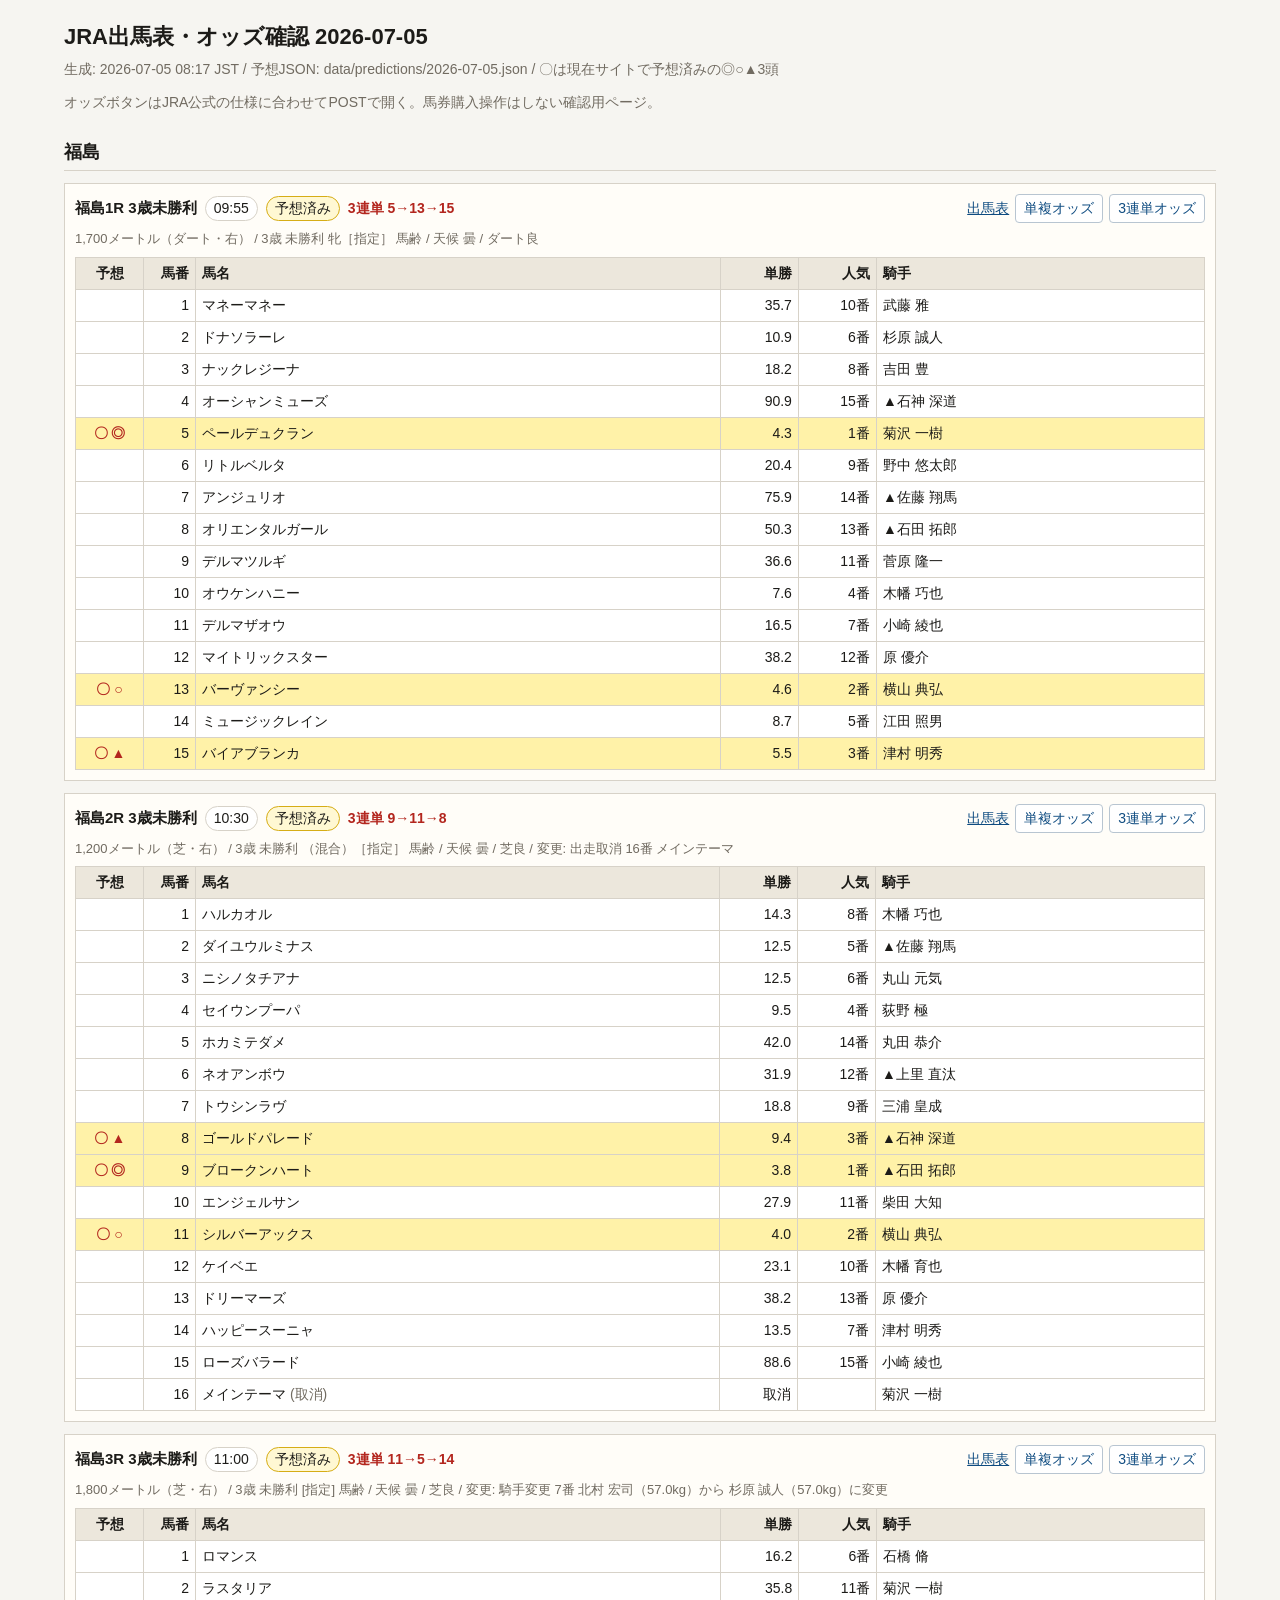
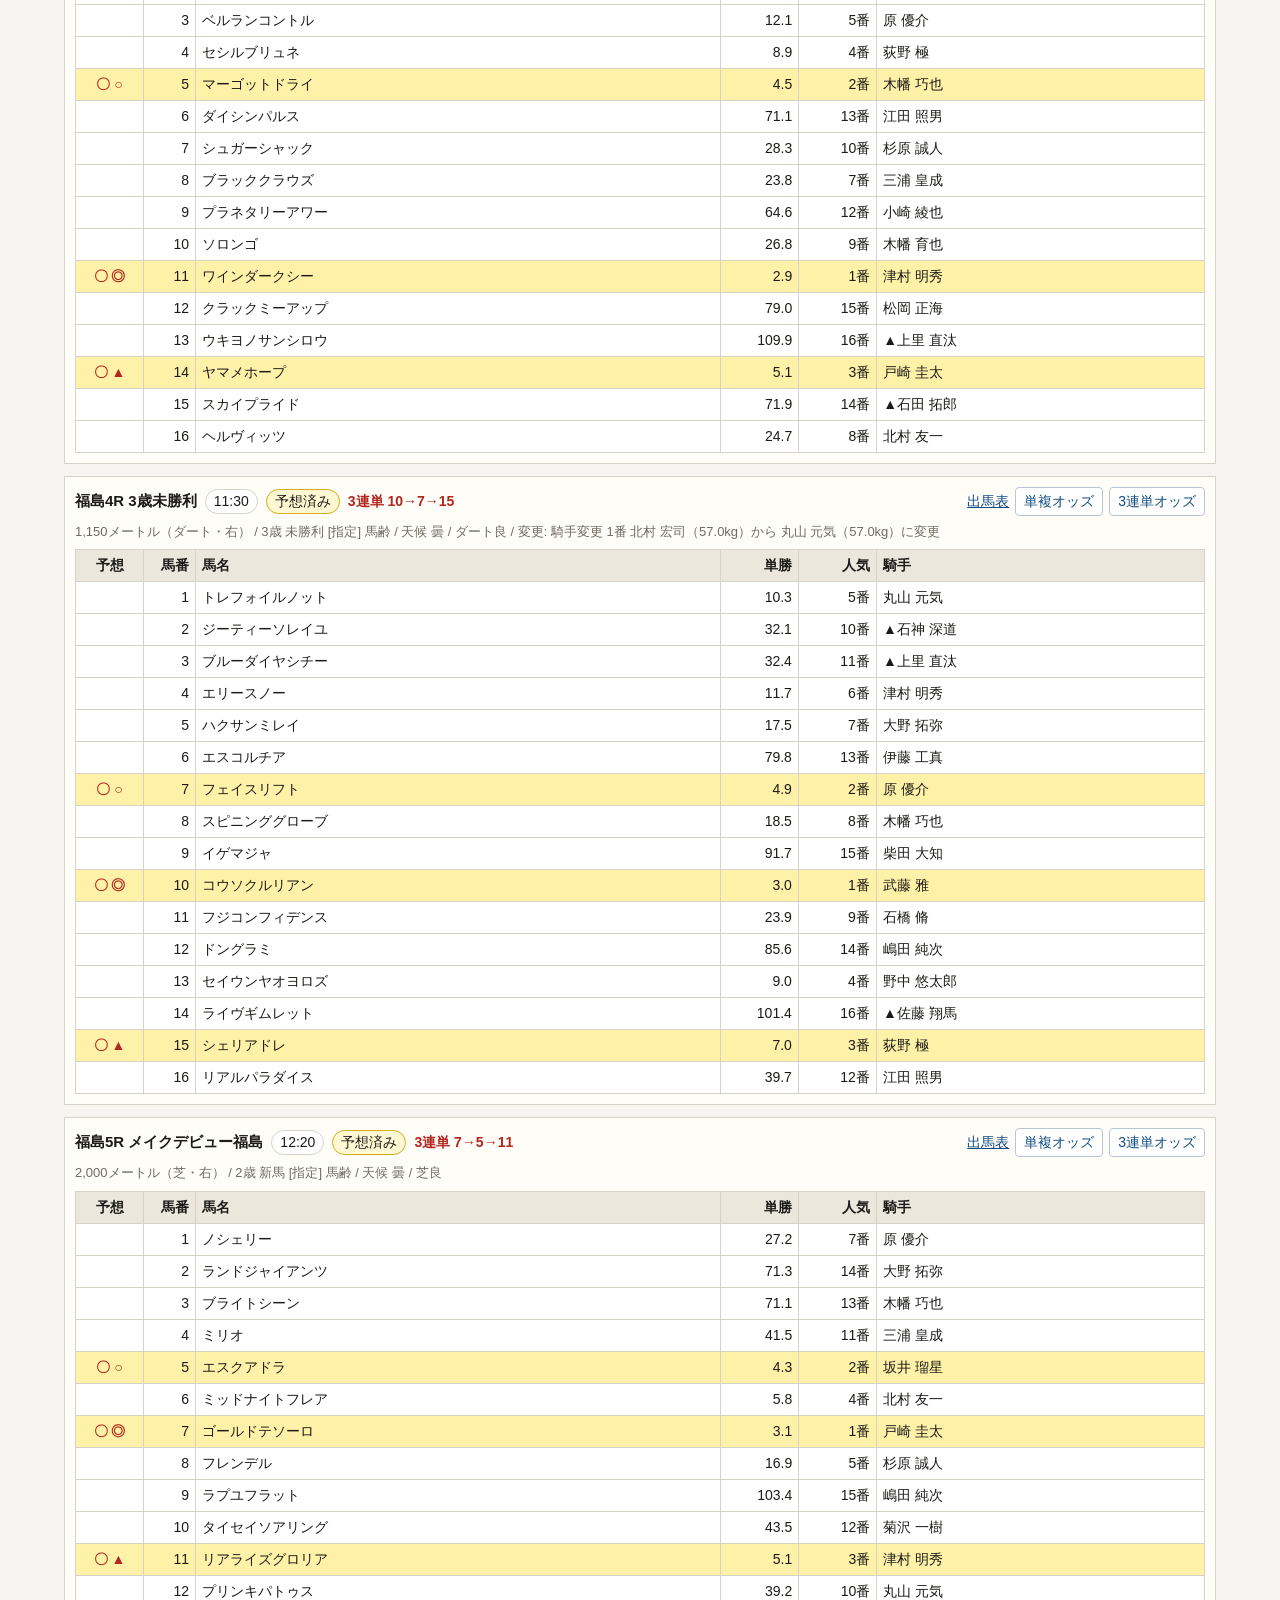
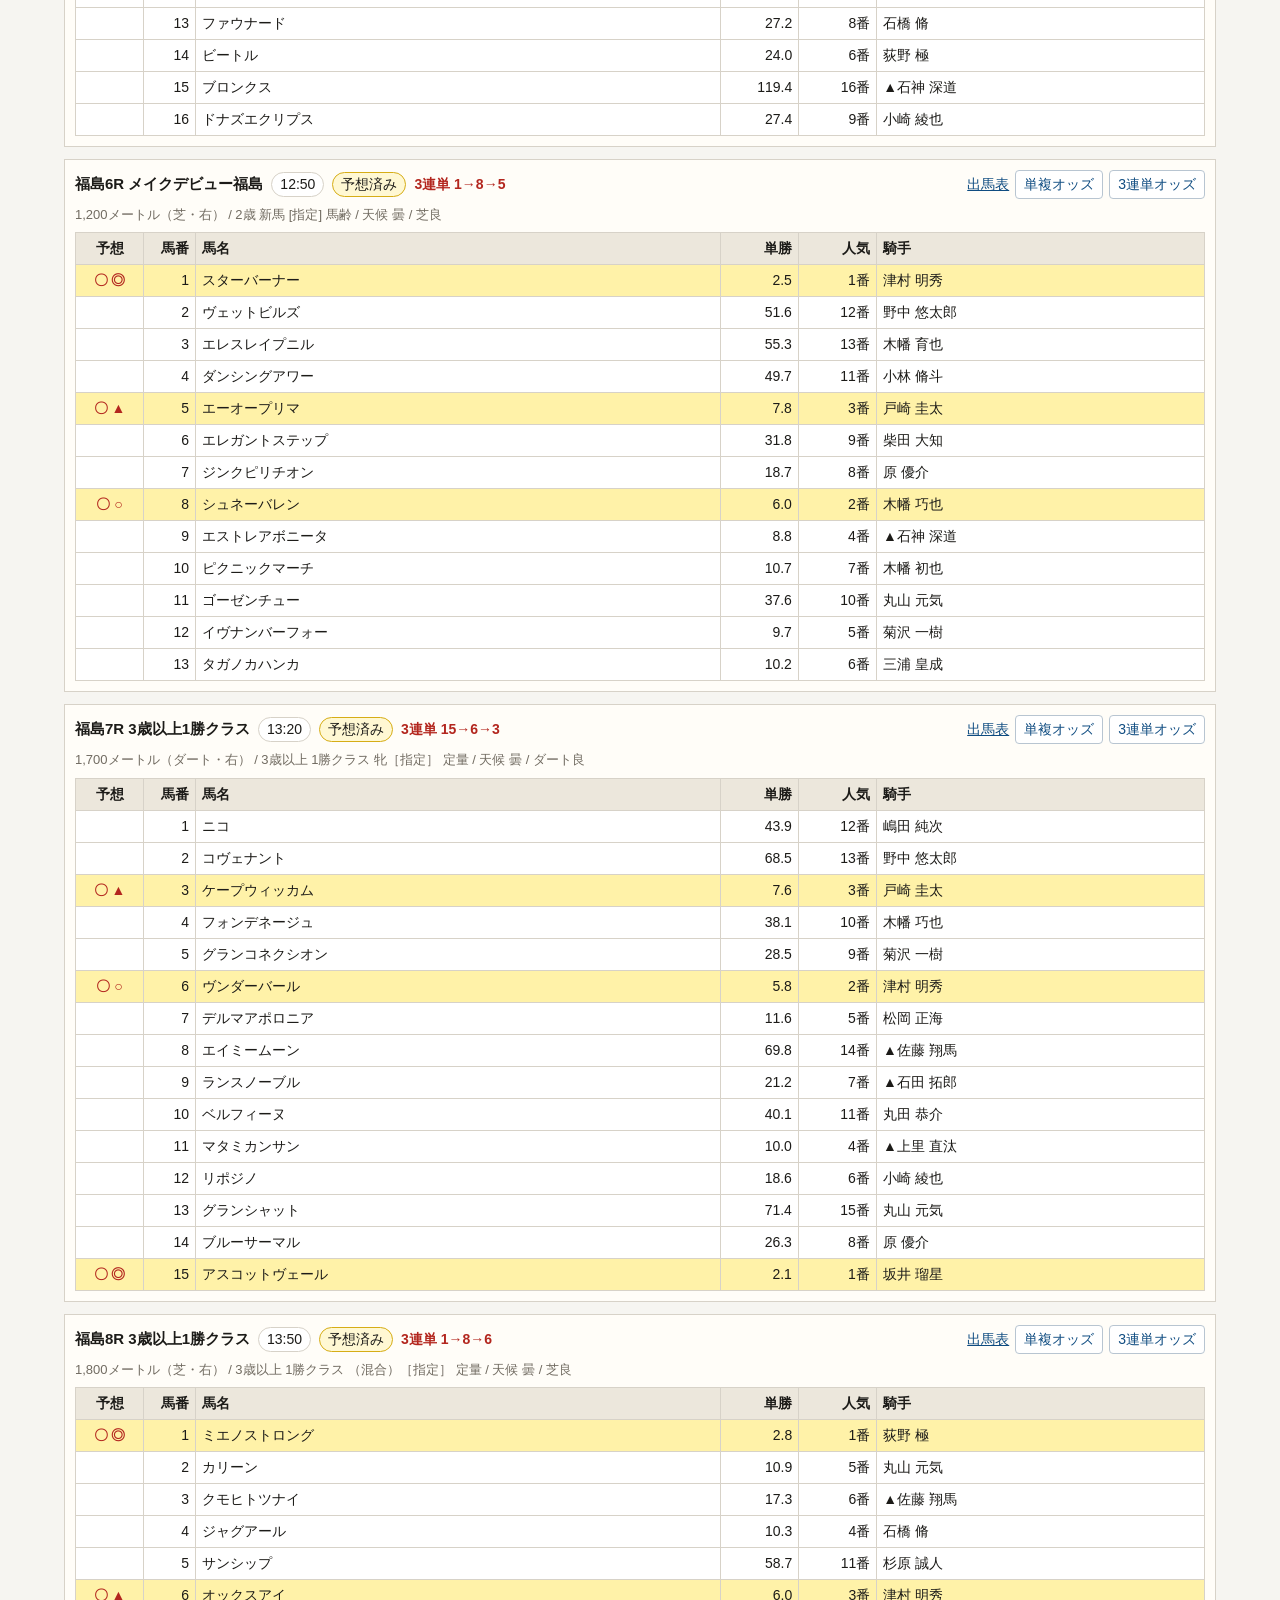
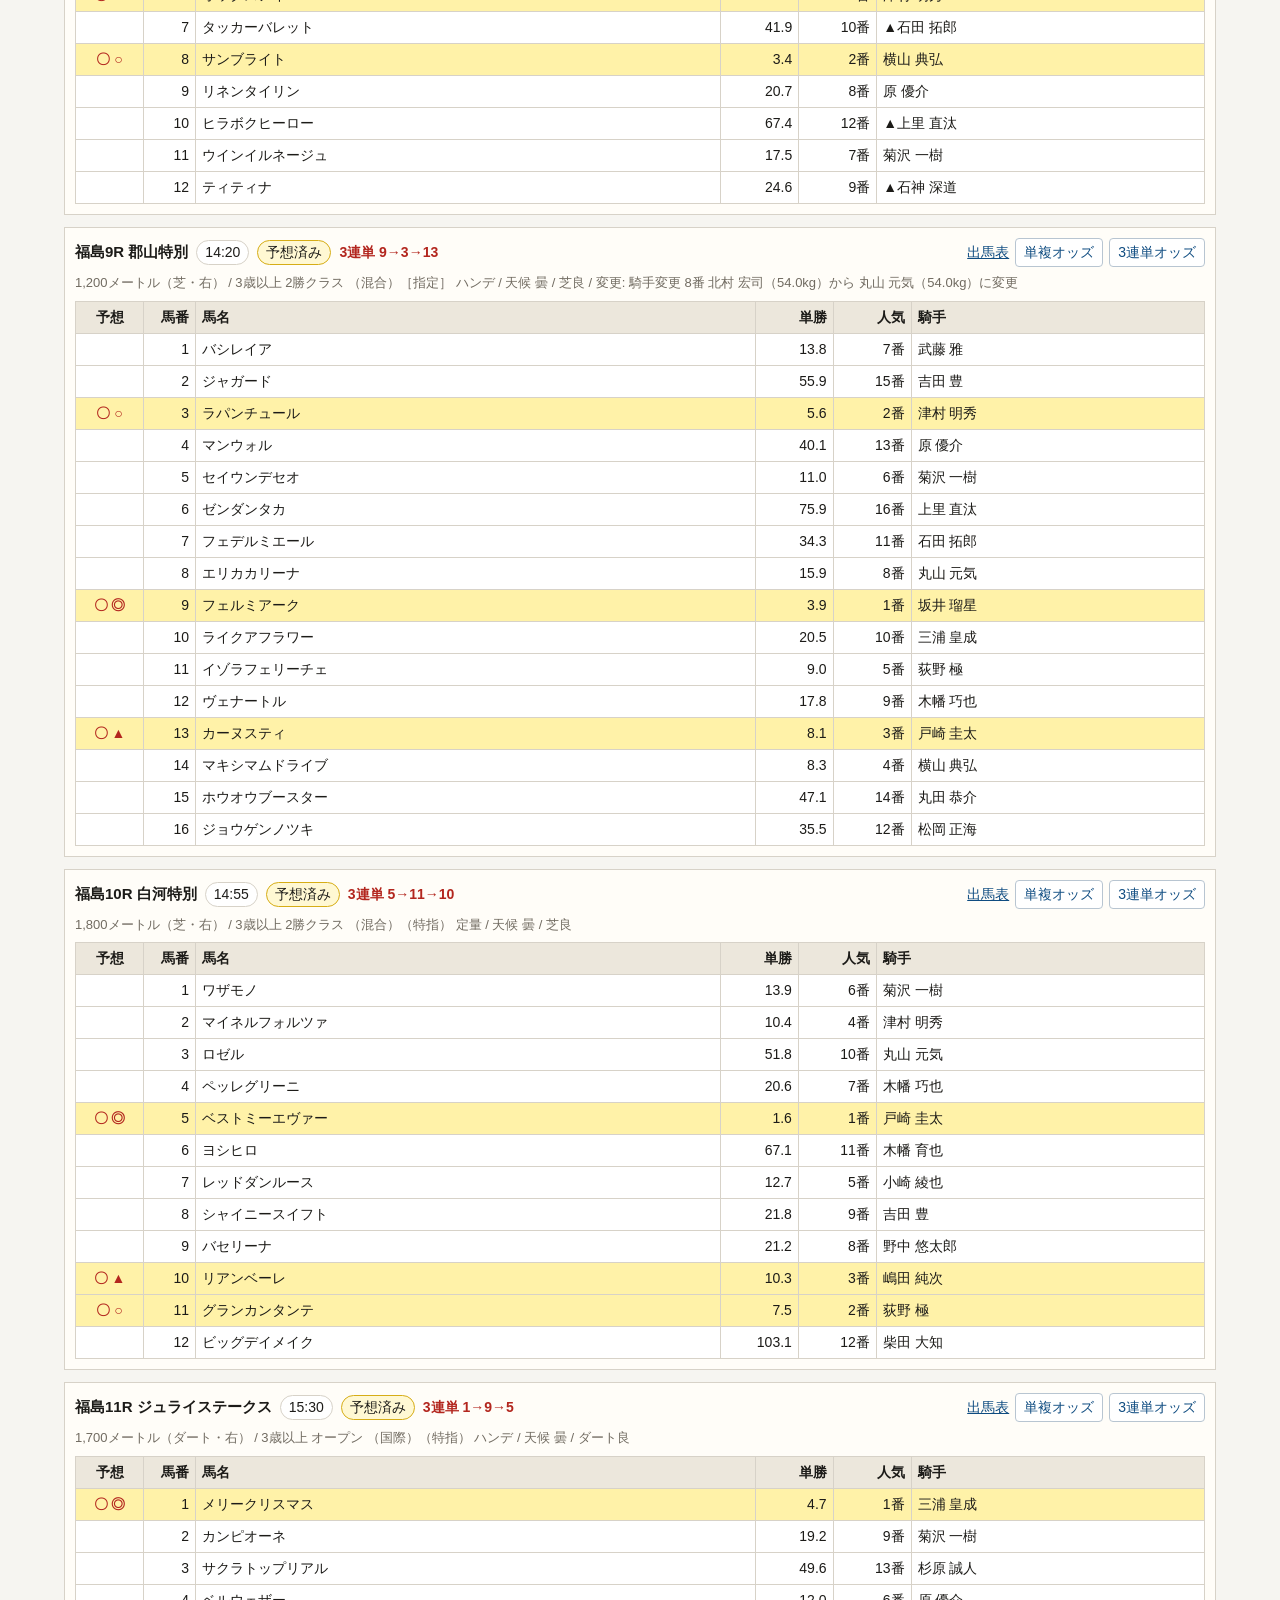
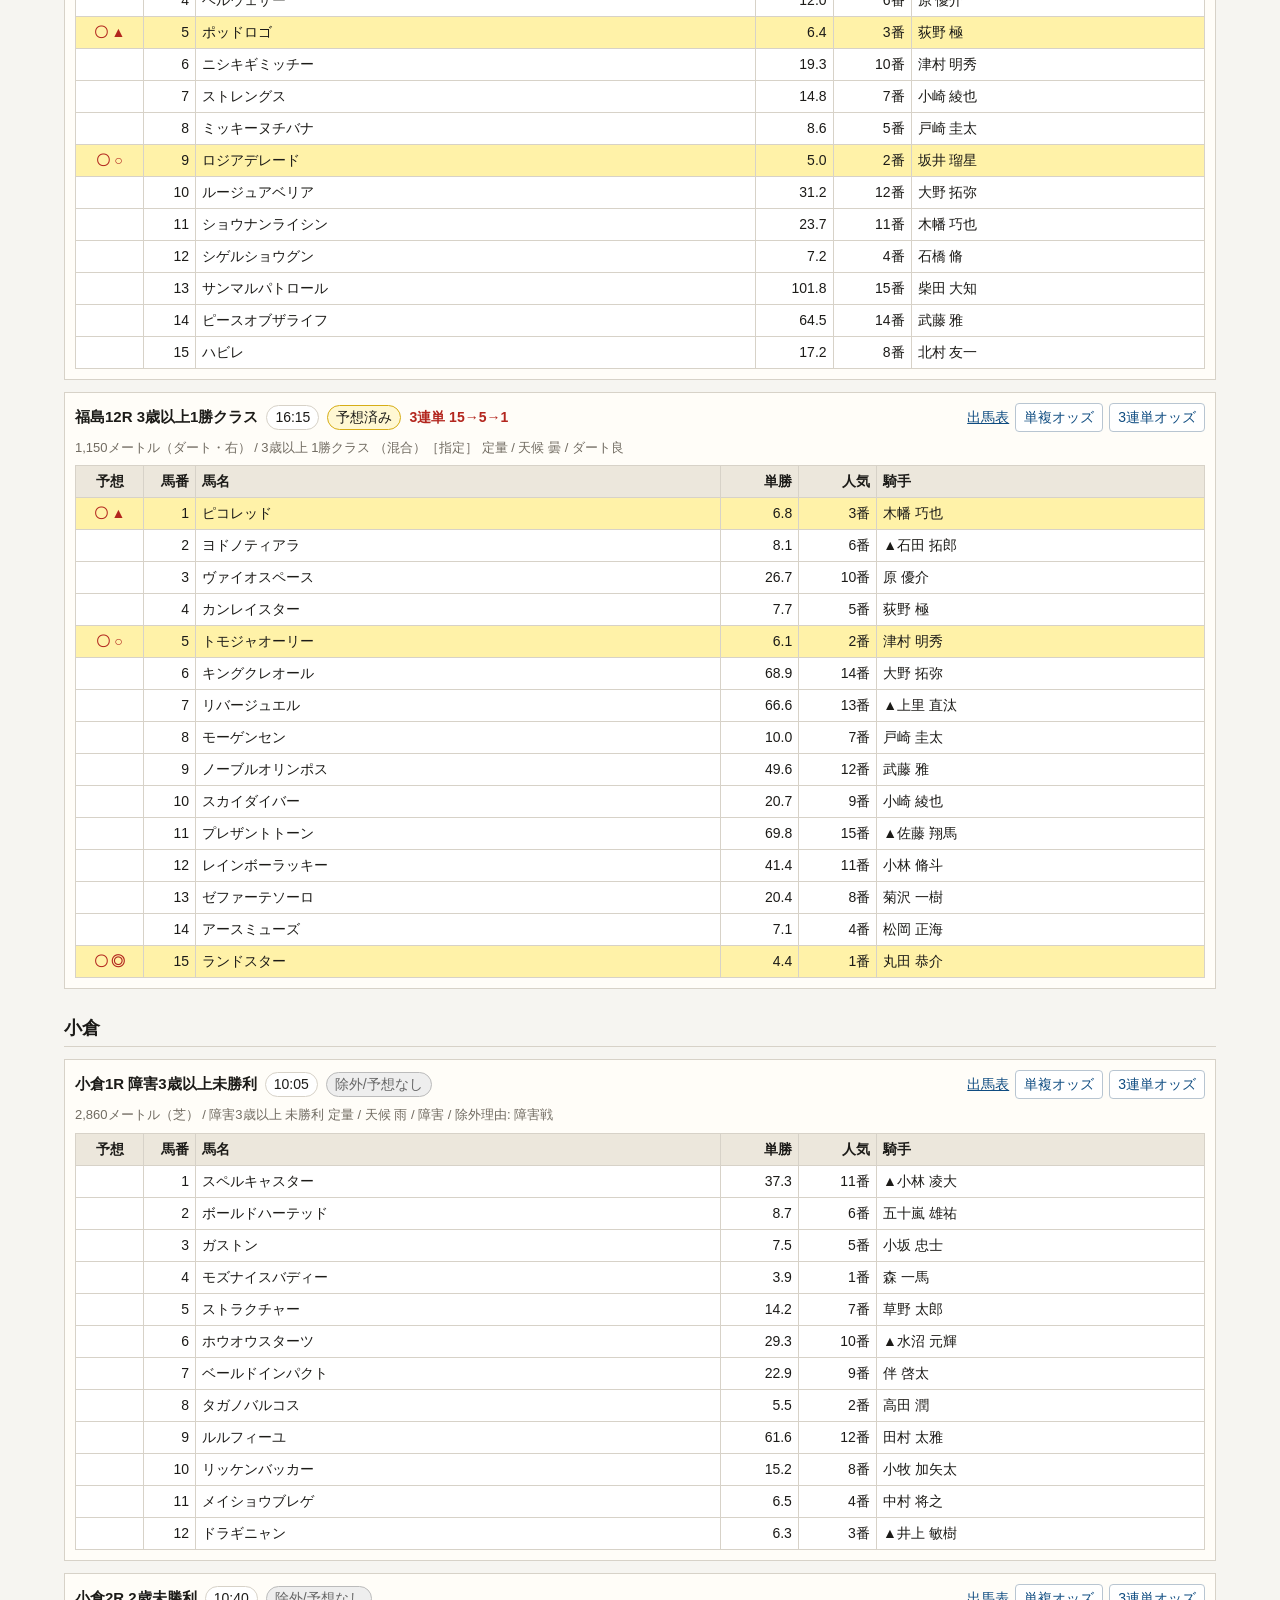
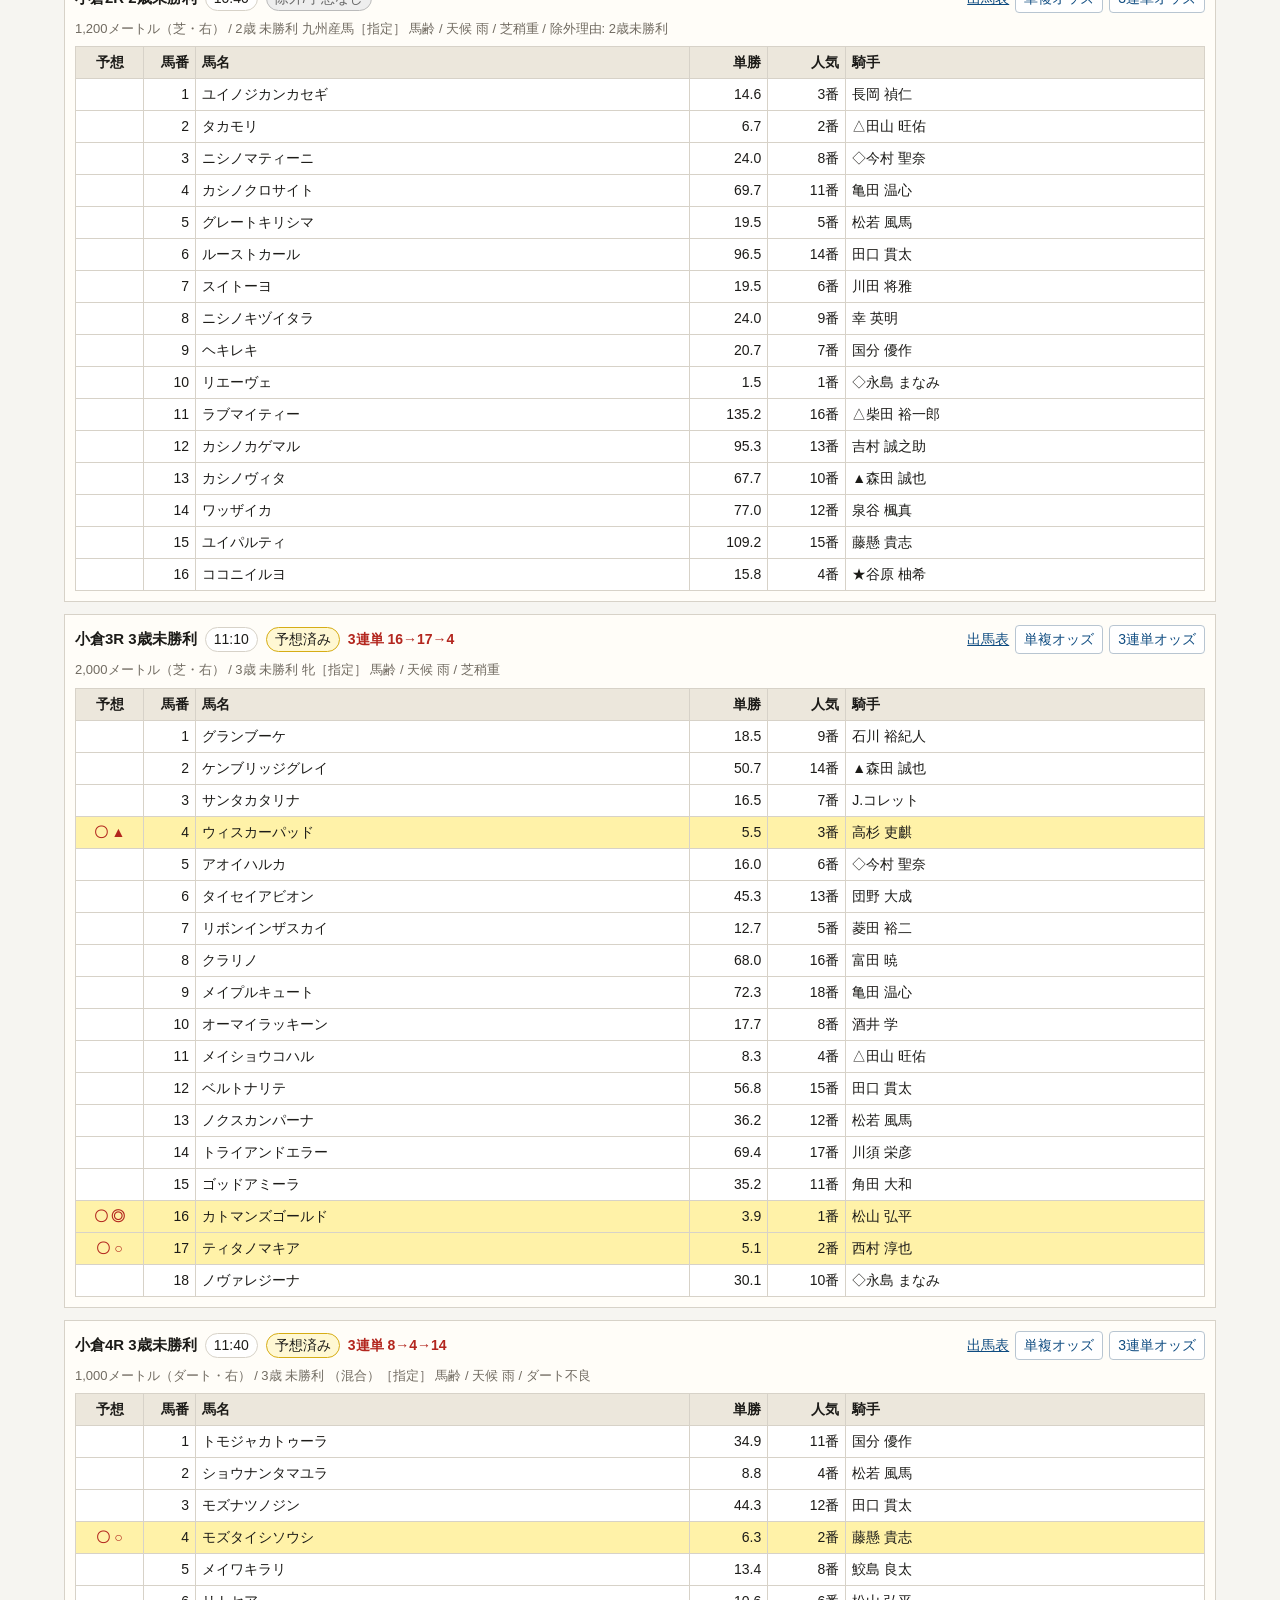
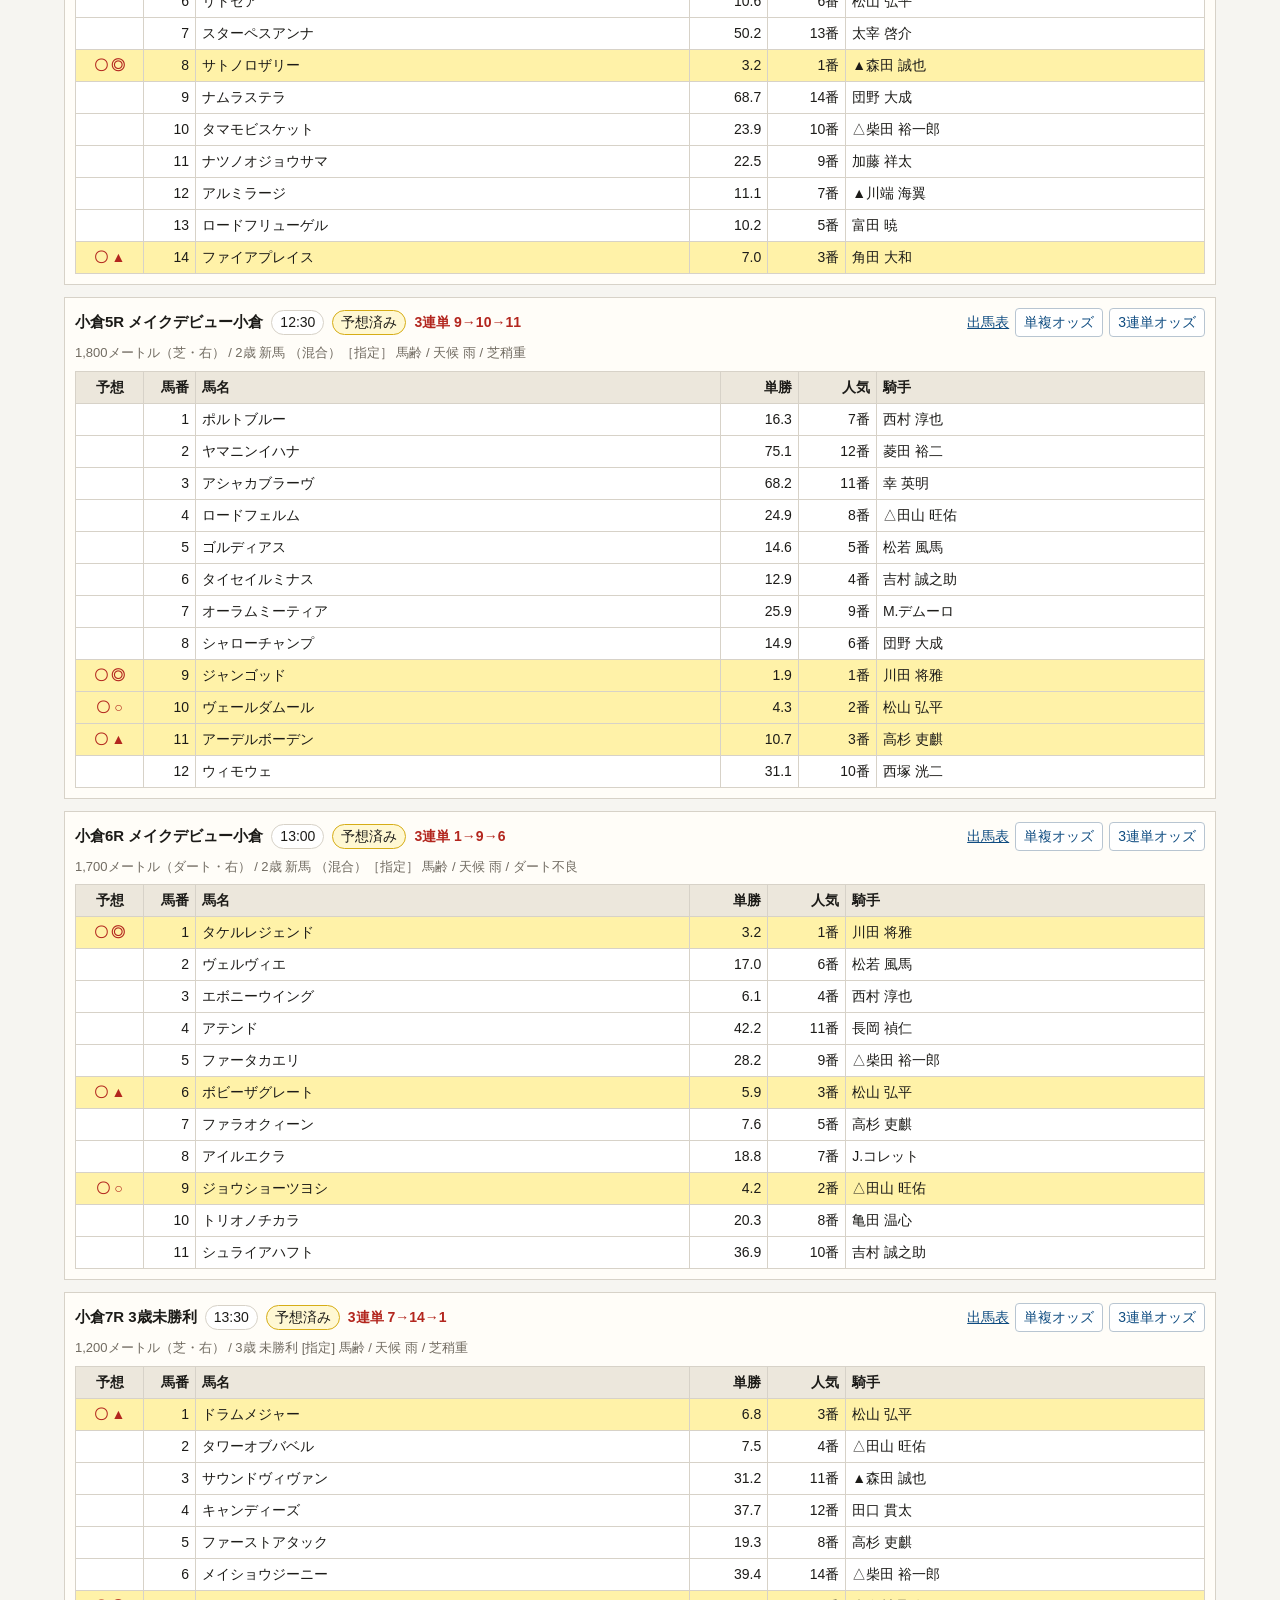
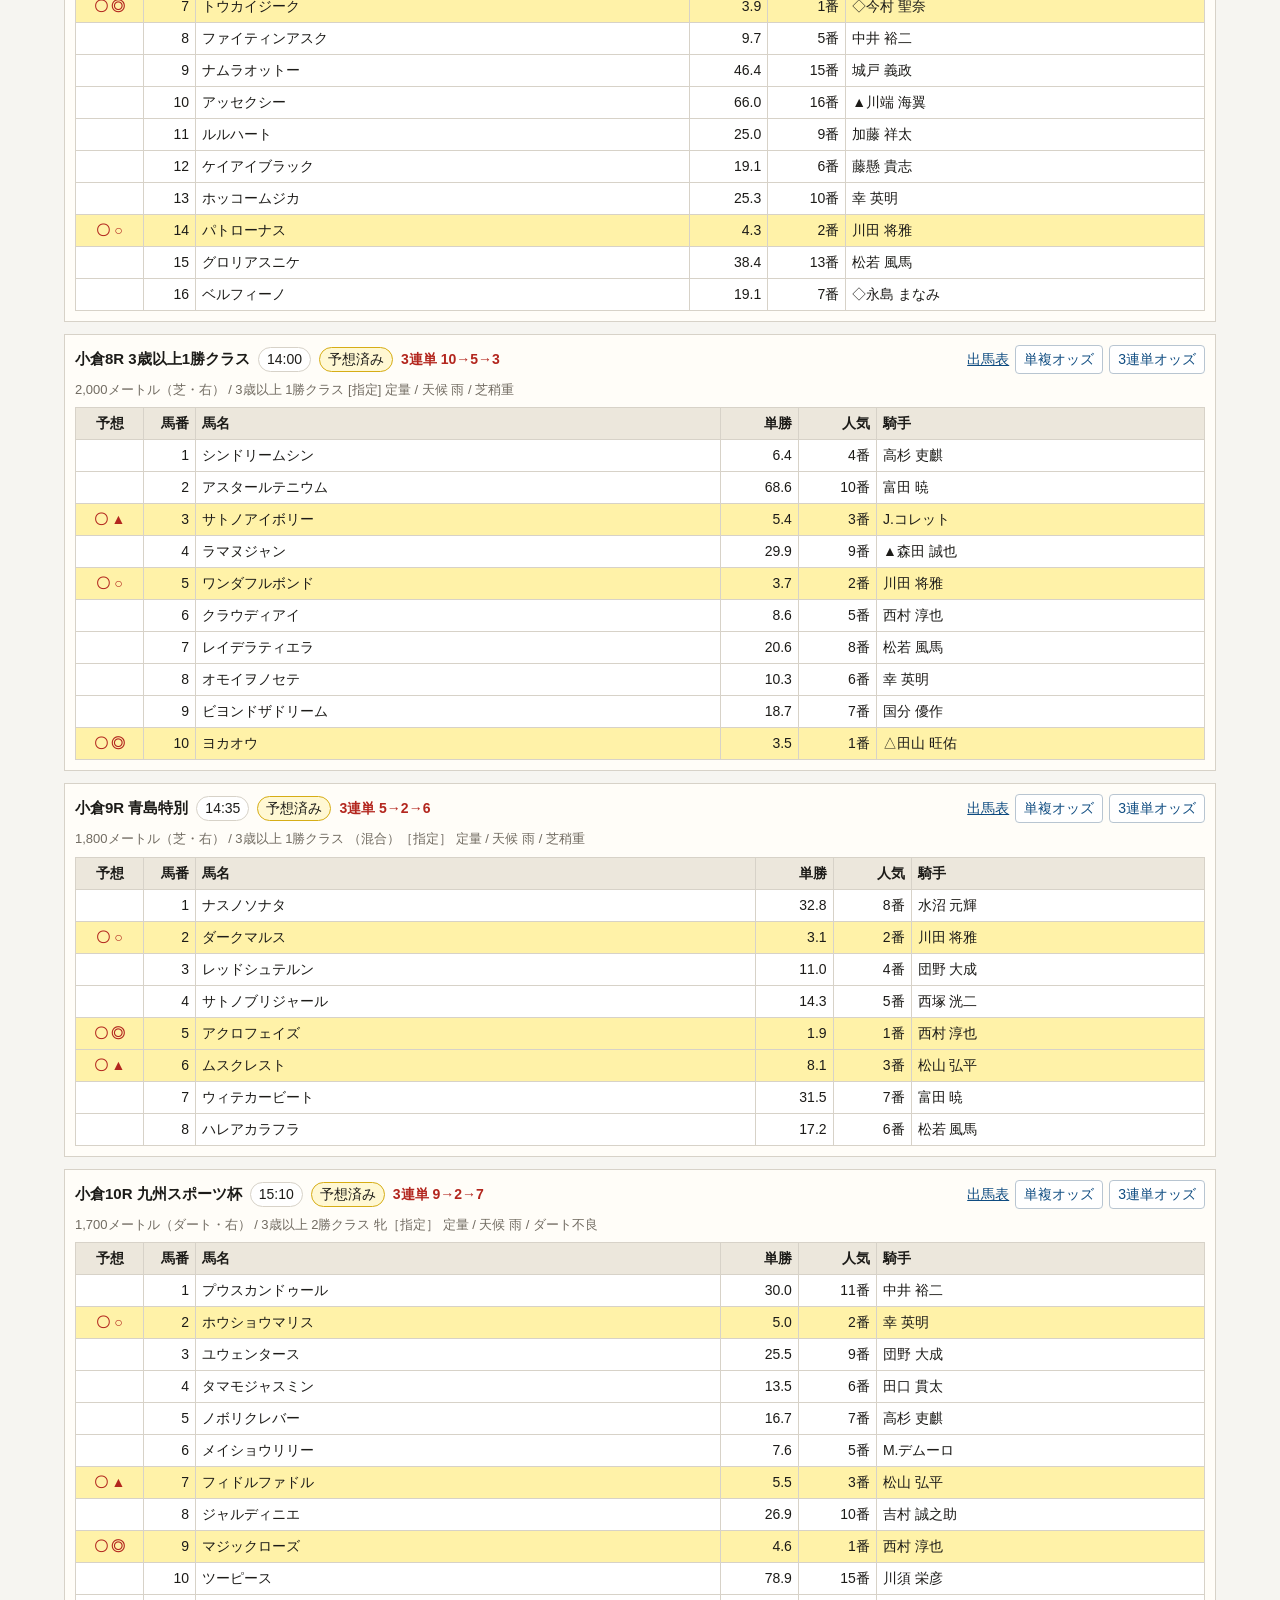
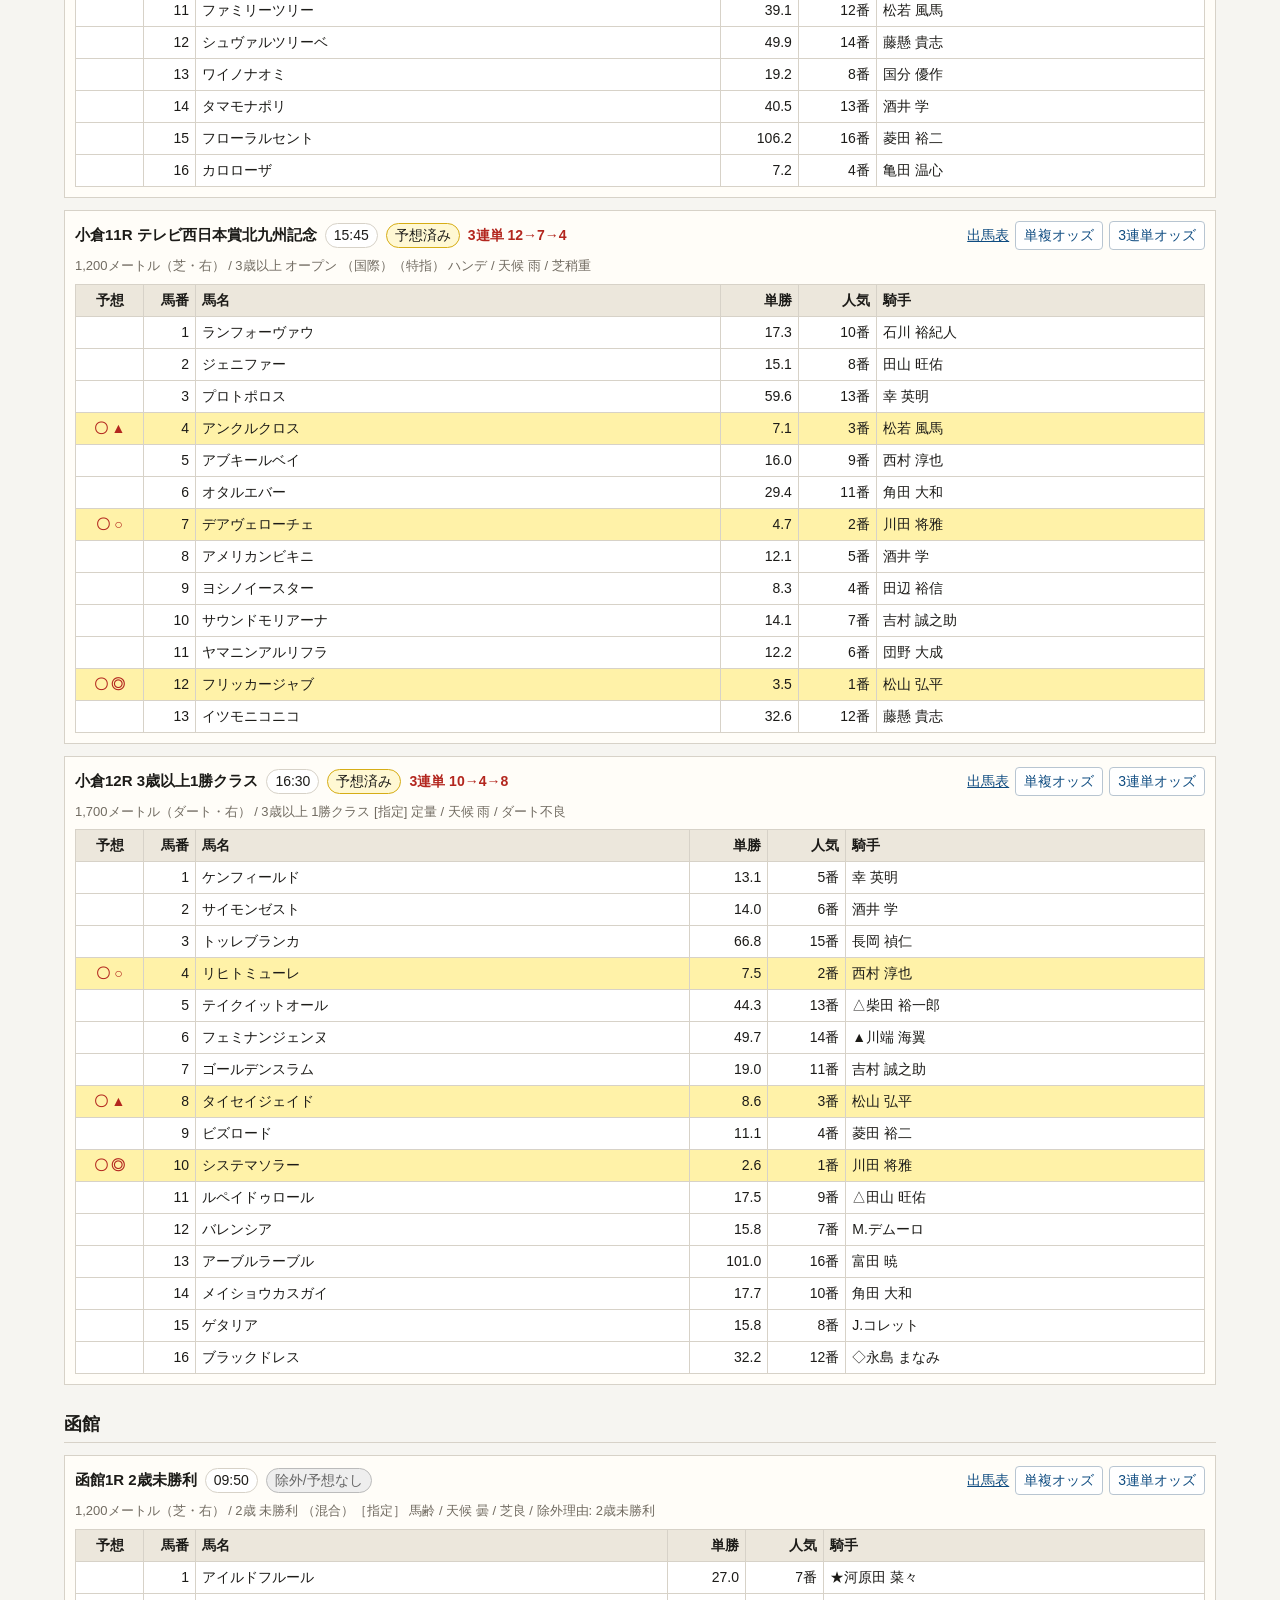
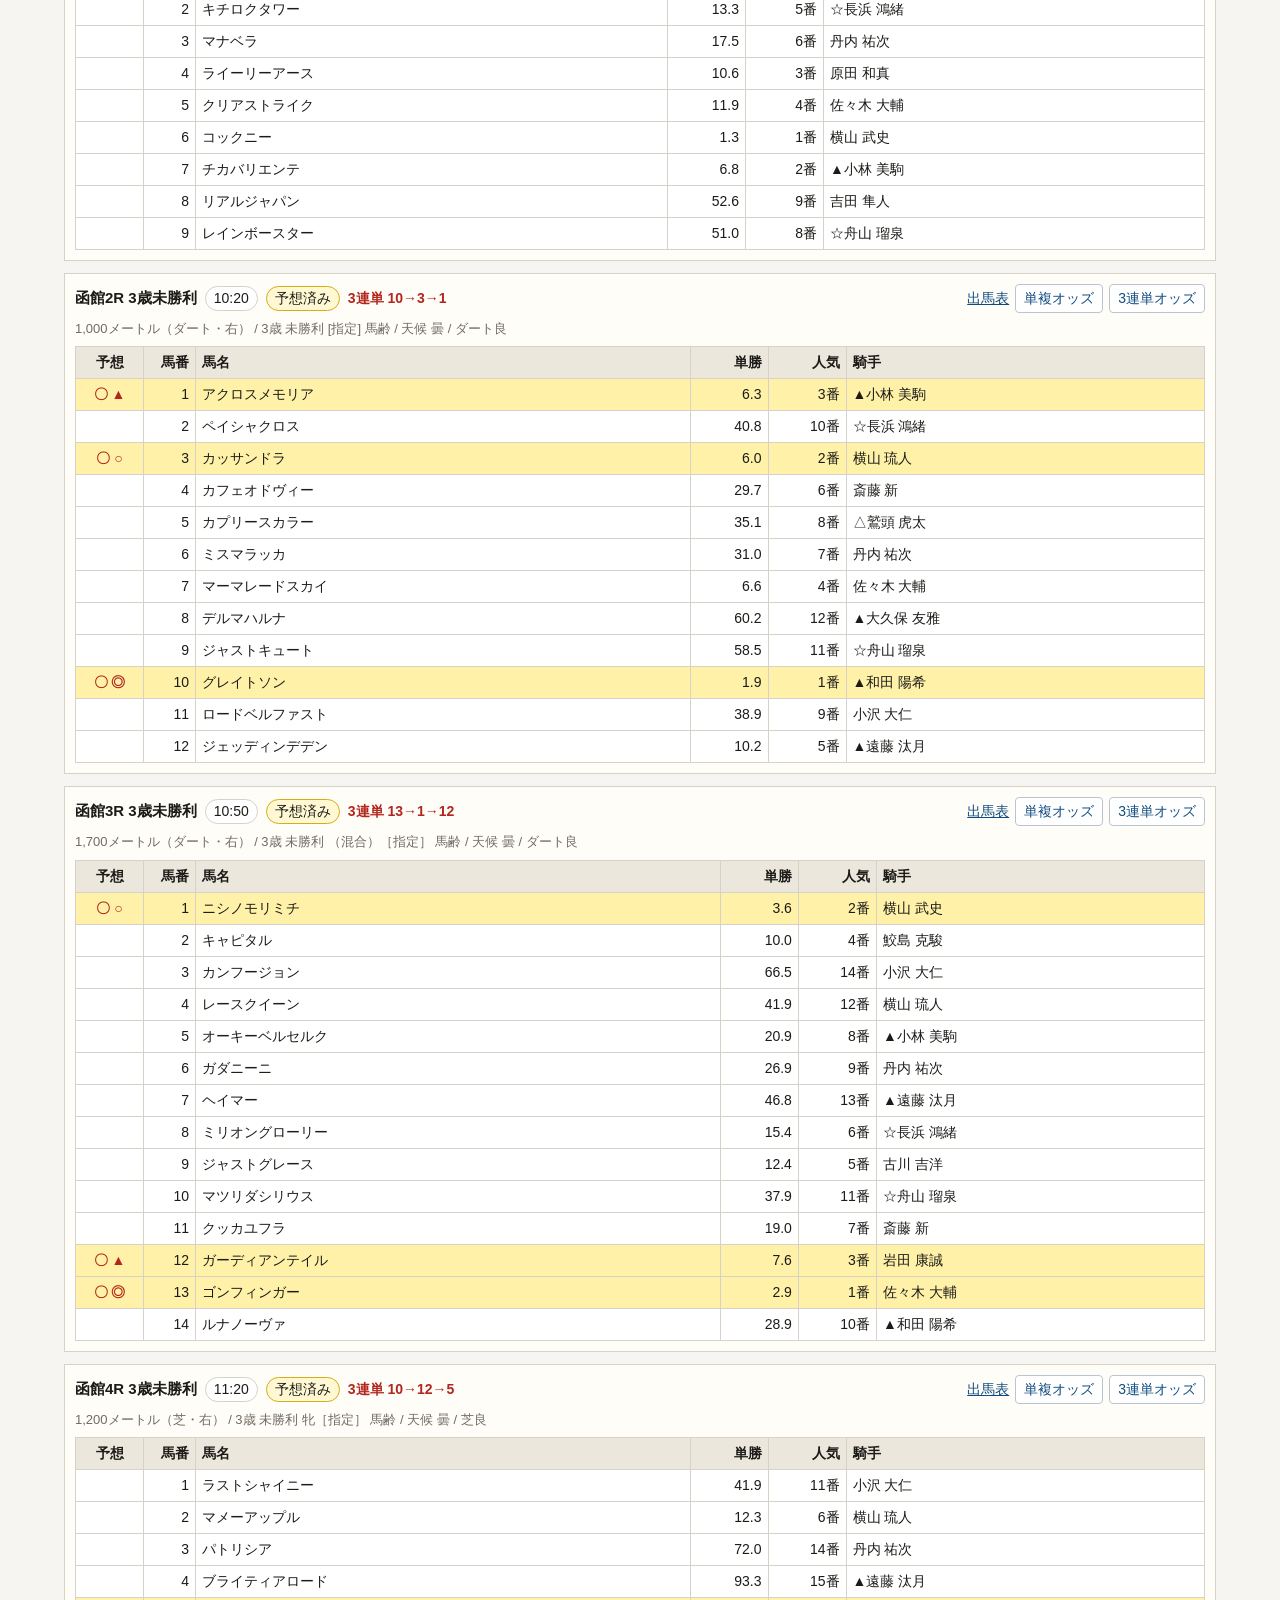
==== commit 31276b2e: "Publish site from cf89896c946972b5a421c46cb79d0d24a2061aac" ====
--- a/jra-entry-odds.html
+++ b/jra-entry-odds.html
@@ -3,781 +3,852 @@
 <head>
 <meta charset="utf-8">
 <meta name="viewport" content="width=device-width, initial-scale=1">
-<title>JRA出馬表・オッズ確認 2026-07-04</title>
+<title>JRA出馬表・オッズ確認 2026-07-05</title>
 <style>
-:root{color-scheme:light;--bg:#f6f5f1;--ink:#1c1b18;--line:#d7d2c8;--soft:#fffdf8;--mark:#fff2a8;--muted:#716b61;--accent:#b3261e}*{box-sizing:border-box}body{margin:0;background:var(--bg);color:var(--ink);font-family:-apple-system,BlinkMacSystemFont,"Segoe UI",sans-serif;font-size:14px;line-height:1.5}main{max-width:1180px;margin:0 auto;padding:20px 14px 40px}h1{font-size:22px;margin:0 0 6px}h2{font-size:18px;margin:26px 0 10px;border-bottom:1px solid var(--line);padding-bottom:4px}h3{font-size:15px;margin:0}.meta{color:var(--muted);margin:0 0 12px}.race{background:var(--soft);border:1px solid var(--line);margin:12px 0;padding:10px}.race-head{display:flex;gap:10px;align-items:center;justify-content:space-between;flex-wrap:wrap}.race-title{display:flex;gap:8px;align-items:baseline;flex-wrap:wrap}.badge{display:inline-block;border:1px solid var(--line);border-radius:999px;padding:1px 8px;background:#fff}.badge.pred{border-color:#d6ad16;background:#fff8d3}.badge.skip{border-color:#bbb;background:#eee;color:#666}.ticket{font-weight:700;color:var(--accent)}.links{display:flex;gap:6px;align-items:center;flex-wrap:wrap}a,button{font:inherit;color:#0f4c81}button{border:1px solid #b8c5d1;background:#fff;border-radius:4px;padding:3px 8px;cursor:pointer}.inline{display:inline}.muted{color:var(--muted)}table{width:100%;border-collapse:collapse;margin-top:8px;background:white}th,td{border:1px solid var(--line);padding:5px 6px;text-align:left;vertical-align:middle}th{background:#ece7dc;font-weight:700}.num{width:52px;text-align:right}.odds,.pop{width:78px;text-align:right}.pick{width:68px;text-align:center;font-weight:700}.picked td{background:var(--mark)}.pickmark{color:var(--accent);font-weight:800}.race-note{margin:6px 0 0;color:var(--muted);font-size:13px}@media(max-width:700px){main{padding:14px 8px}.race{padding:8px}th,td{padding:4px}.hide-sm{display:none}.race-head{align-items:flex-start}.links{width:100%}}
+:root{color-scheme:light;--bg:#f6f5f1;--ink:#1c1b18;--line:#d7d2c8;--soft:#fffdf8;--mark:#fff2a8;--muted:#716b61;--accent:#b3261e}*{box-sizing:border-box}body{margin:0;background:var(--bg);color:var(--ink);font-family:-apple-system,BlinkMacSystemFont,'Segoe UI',sans-serif;font-size:14px;line-height:1.5}main{max-width:1180px;margin:0 auto;padding:20px 14px 40px}h1{font-size:22px;margin:0 0 6px}h2{font-size:18px;margin:26px 0 10px;border-bottom:1px solid var(--line);padding-bottom:4px}h3{font-size:15px;margin:0}.meta{color:var(--muted);margin:0 0 12px}.race{background:var(--soft);border:1px solid var(--line);margin:12px 0;padding:10px}.race-head{display:flex;gap:10px;align-items:center;justify-content:space-between;flex-wrap:wrap}.race-title{display:flex;gap:8px;align-items:baseline;flex-wrap:wrap}.badge{display:inline-block;border:1px solid var(--line);border-radius:999px;padding:1px 8px;background:#fff}.badge.pred{border-color:#d6ad16;background:#fff8d3}.badge.skip{border-color:#bbb;background:#eee;color:#666}.ticket{font-weight:700;color:var(--accent)}.links{display:flex;gap:6px;align-items:center;flex-wrap:wrap}a,button{font:inherit;color:#0f4c81}button{border:1px solid #b8c5d1;background:#fff;border-radius:4px;padding:3px 8px;cursor:pointer}.inline{display:inline}.muted{color:var(--muted)}table{width:100%;border-collapse:collapse;margin-top:8px;background:white}th,td{border:1px solid var(--line);padding:5px 6px;text-align:left;vertical-align:middle}th{background:#ece7dc;font-weight:700}.num{width:52px;text-align:right}.odds,.pop{width:78px;text-align:right}.pick{width:68px;text-align:center;font-weight:700}.picked td{background:var(--mark)}.pickmark{color:var(--accent);font-weight:800}.race-note{margin:6px 0 0;color:var(--muted);font-size:13px}@media(max-width:700px){main{padding:14px 8px}.race{padding:8px}th,td{padding:4px}.hide-sm{display:none}.race-head{align-items:flex-start}.links{width:100%}}
 </style>
 </head>
 <body><main>
-<h1>JRA出馬表・オッズ確認 2026-07-04</h1>
-<p class="meta">生成: 2026-07-04 10:40 JST / 予想JSON: data/predictions/2026-07-04.json / 〇は現在サイトで予想済みの同一3頭3連複対象</p>
+<h1>JRA出馬表・オッズ確認 2026-07-05</h1>
+<p class="meta">生成: 2026-07-05 08:17 JST / 予想JSON: data/predictions/2026-07-05.json / 〇は現在サイトで予想済みの◎○▲3頭</p>
 <p class="meta">オッズボタンはJRA公式の仕様に合わせてPOSTで開く。馬券購入操作はしない確認用ページ。</p>
 <h2>福島</h2>
 <section class="race">
 <div class="race-head">
-<div class="race-title"><h3>福島1R </h3><span class="badge">10:05</span><span class="badge skip">除外/予想なし</span></div>
-<div class="links"><a href="https://www.jra.go.jp/JRADB/accessD.html?CNAME=pw01dde0103202602030120260704/35" target="_blank" rel="noopener">出馬表</a><form class="inline" action="https://www.jra.go.jp/JRADB/accessO.html" method="post" target="_blank"><input type="hidden" name="CNAME" value="pw151ouS303202602030120260704Z/D8"><button type="submit">単複オッズ</button></form><form class="inline" action="https://www.jra.go.jp/JRADB/accessO.html" method="post" target="_blank"><input type="hidden" name="CNAME" value="pw157ouS303202602030120260704Z99/52"><button type="submit">3連複オッズ</button></form></div>
-</div>
-<p class="race-note">1,800m（芝・右） / 天候 未確認 / </p>
-<table>
-<thead><tr><th class="pick">予想</th><th class="num">馬番</th><th>馬名</th><th class="odds">単勝</th><th class="pop">人気</th></tr></thead><tbody>
-<tr><td class="pick"></td><td class="num">1</td><td>コスモハナミズキ</td><td class="odds">17.8</td><td class="pop">4番</td></tr>
-<tr><td class="pick"></td><td class="num">2</td><td>ウスズミザクラ</td><td class="odds">235.4</td><td class="pop">8番</td></tr>
-<tr><td class="pick"></td><td class="num">3</td><td>ウィンターブリーズ</td><td class="odds">1.1</td><td class="pop">1番</td></tr>
-<tr><td class="pick"></td><td class="num">4</td><td>ニューロファイター</td><td class="odds">9.7</td><td class="pop">3番</td></tr>
-<tr><td class="pick"></td><td class="num">5</td><td>レゾルーティオ</td><td class="odds">5.6</td><td class="pop">2番</td></tr>
-<tr><td class="pick"></td><td class="num">6</td><td>シーズザチャンス</td><td class="odds">50.3</td><td class="pop">6番</td></tr>
-<tr><td class="pick"></td><td class="num">7</td><td>ユイノヘラクレス</td><td class="odds">139.5</td><td class="pop">7番</td></tr>
-<tr><td class="pick"></td><td class="num">8</td><td>エムアイブレイズ</td><td class="odds">24.7</td><td class="pop">5番</td></tr>
-</tbody></table>
-</section>
-<section class="race">
-<div class="race-head">
-<div class="race-title"><h3>福島2R 3歳未勝利</h3><span class="badge">10:40</span><span class="badge pred">予想済み</span><span class="ticket">同一3頭3連複 4-3-1</span></div>
-<div class="links"><a href="https://www.jra.go.jp/JRADB/accessD.html?CNAME=pw01dde0103202602030220260704/EA" target="_blank" rel="noopener">出馬表</a><form class="inline" action="https://www.jra.go.jp/JRADB/accessO.html" method="post" target="_blank"><input type="hidden" name="CNAME" value="pw151ouS303202602030220260704Z/8D"><button type="submit">単複オッズ</button></form><form class="inline" action="https://www.jra.go.jp/JRADB/accessO.html" method="post" target="_blank"><input type="hidden" name="CNAME" value="pw157ouS303202602030220260704Z99/07"><button type="submit">3連複オッズ</button></form></div>
-</div>
-<p class="race-note">2,600m（芝・右） / 3歳 未勝利 （混合）［指定］ 馬齢 / 天候 曇 / 芝稍重</p>
-<table>
-<thead><tr><th class="pick">予想</th><th class="num">馬番</th><th>馬名</th><th class="odds">単勝</th><th class="pop">人気</th></tr></thead><tbody>
-<tr class="picked"><td class="pick"><span class="pickmark">〇 ▲</span></td><td class="num">1</td><td>ファランギーナ</td><td class="odds">3.5</td><td class="pop">1番</td></tr>
-<tr class="picked"><td class="pick"><span class="pickmark">〇 ○</span></td><td class="num">3</td><td>ベルトラッキ</td><td class="odds">3.9</td><td class="pop">2番</td></tr>
-<tr class="picked"><td class="pick"><span class="pickmark">〇 ◎</span></td><td class="num">4</td><td>オープンザパンドラ</td><td class="odds">9.3</td><td class="pop">4番</td></tr>
-<tr><td class="pick"></td><td class="num">5</td><td>ホグホグナナハン</td><td class="odds">112.5</td><td class="pop">12番</td></tr>
-<tr><td class="pick"></td><td class="num">6</td><td>ドナディクオーレ</td><td class="odds">9.4</td><td class="pop">5番</td></tr>
-<tr><td class="pick"></td><td class="num">7</td><td>クイーンズレイン</td><td class="odds">5.6</td><td class="pop">3番</td></tr>
-<tr><td class="pick"></td><td class="num">9</td><td>レディホークダイヤ</td><td class="odds">124.7</td><td class="pop">13番</td></tr>
-<tr><td class="pick"></td><td class="num">12</td><td>ミサダメキメル</td><td class="odds">75.3</td><td class="pop">10番</td></tr>
-<tr><td class="pick"></td><td class="num">13</td><td>シンショク</td><td class="odds">14.1</td><td class="pop">6番</td></tr>
-<tr><td class="pick"></td><td class="num">14</td><td>トップオブザキング</td><td class="odds">137.2</td><td class="pop">14番</td></tr>
-<tr><td class="pick"></td><td class="num">15</td><td>クライングナウ</td><td class="odds">16.4</td><td class="pop">9番</td></tr>
-<tr><td class="pick"></td><td class="num">16</td><td>アイスアイスベイビ</td><td class="odds">15.5</td><td class="pop">8番</td></tr>
-</tbody></table>
-</section>
-<section class="race">
-<div class="race-head">
-<div class="race-title"><h3>福島3R 3歳未勝利</h3><span class="badge">11:10</span><span class="badge pred">予想済み</span><span class="ticket">同一3頭3連複 12-7-14</span></div>
-<div class="links"><a href="https://www.jra.go.jp/JRADB/accessD.html?CNAME=pw01dde0103202602030320260704/9F" target="_blank" rel="noopener">出馬表</a><form class="inline" action="https://www.jra.go.jp/JRADB/accessO.html" method="post" target="_blank"><input type="hidden" name="CNAME" value="pw151ouS303202602030320260704Z/42"><button type="submit">単複オッズ</button></form><form class="inline" action="https://www.jra.go.jp/JRADB/accessO.html" method="post" target="_blank"><input type="hidden" name="CNAME" value="pw157ouS303202602030320260704Z99/BC"><button type="submit">3連複オッズ</button></form></div>
-</div>
-<p class="race-note">1,700m（ダート・右） / 3歳 未勝利 （混合）［指定］ 馬齢 / 天候 曇 / ダート重</p>
-<table>
-<thead><tr><th class="pick">予想</th><th class="num">馬番</th><th>馬名</th><th class="odds">単勝</th><th class="pop">人気</th></tr></thead><tbody>
-<tr><td class="pick"></td><td class="num">1</td><td>パワポケグッド</td><td class="odds">58.9</td><td class="pop">9番</td></tr>
-<tr><td class="pick"></td><td class="num">2</td><td>ハッピーカーン</td><td class="odds">75.7</td><td class="pop">11番</td></tr>
-<tr><td class="pick"></td><td class="num">3</td><td>モータリゼーション</td><td class="odds">85.8</td><td class="pop">12番</td></tr>
-<tr><td class="pick"></td><td class="num">5</td><td>ナックキャンドル</td><td class="odds">66.8</td><td class="pop">10番</td></tr>
-<tr><td class="pick"></td><td class="num">6</td><td>アンコンケラブル</td><td class="odds">34.8</td><td class="pop">6番</td></tr>
-<tr class="picked"><td class="pick"><span class="pickmark">〇 ○</span></td><td class="num">7</td><td>ザンシュトーム</td><td class="odds">19.1</td><td class="pop">4番</td></tr>
-<tr><td class="pick"></td><td class="num">9</td><td>オリジナルアポジー</td><td class="odds">135.8</td><td class="pop">14番</td></tr>
-<tr><td class="pick"></td><td class="num">10</td><td>セイクリッドシチー</td><td class="odds">41.6</td><td class="pop">7番</td></tr>
-<tr><td class="pick"></td><td class="num">11</td><td>レインボーワールド</td><td class="odds">171.9</td><td class="pop">15番</td></tr>
-<tr class="picked"><td class="pick"><span class="pickmark">〇 ◎</span></td><td class="num">12</td><td>イントゥザウインド</td><td class="odds">1.8</td><td class="pop">1番</td></tr>
-<tr><td class="pick"></td><td class="num">13</td><td>マンモスホームラン</td><td class="odds">54.2</td><td class="pop">8番</td></tr>
-<tr class="picked"><td class="pick"><span class="pickmark">〇 ▲</span></td><td class="num">14</td><td>ショウナンタヅナ</td><td class="odds">22.9</td><td class="pop">5番</td></tr>
-<tr><td class="pick"></td><td class="num">15</td><td>キタノドンカルロ</td><td class="odds">12.4</td><td class="pop">3番</td></tr>
-</tbody></table>
-</section>
-<section class="race">
-<div class="race-head">
-<div class="race-title"><h3>福島4R 3歳未勝利</h3><span class="badge">11:40</span><span class="badge pred">予想済み</span><span class="ticket">同一3頭3連複 9-4-1</span></div>
-<div class="links"><a href="https://www.jra.go.jp/JRADB/accessD.html?CNAME=pw01dde0103202602030420260704/54" target="_blank" rel="noopener">出馬表</a><form class="inline" action="https://www.jra.go.jp/JRADB/accessO.html" method="post" target="_blank"><input type="hidden" name="CNAME" value="pw151ouS303202602030420260704Z/F7"><button type="submit">単複オッズ</button></form><form class="inline" action="https://www.jra.go.jp/JRADB/accessO.html" method="post" target="_blank"><input type="hidden" name="CNAME" value="pw157ouS303202602030420260704Z99/71"><button type="submit">3連複オッズ</button></form></div>
-</div>
-<p class="race-note">1,200m（芝・右） / 3歳 未勝利 牝［指定］ 馬齢 / 天候 曇 / 芝稍重</p>
-<table>
-<thead><tr><th class="pick">予想</th><th class="num">馬番</th><th>馬名</th><th class="odds">単勝</th><th class="pop">人気</th></tr></thead><tbody>
-<tr class="picked"><td class="pick"><span class="pickmark">〇 ▲</span></td><td class="num">1</td><td>タイセイスタナー</td><td class="odds">9.6</td><td class="pop">3番</td></tr>
-<tr><td class="pick"></td><td class="num">2</td><td>ミスティユニバンス</td><td class="odds">20.3</td><td class="pop">9番</td></tr>
-<tr><td class="pick"></td><td class="num">3</td><td>ロジスカヤ</td><td class="odds">18.4</td><td class="pop">8番</td></tr>
-<tr class="picked"><td class="pick"><span class="pickmark">〇 ○</span></td><td class="num">4</td><td>アーリマックス</td><td class="odds">5.1</td><td class="pop">2番</td></tr>
-<tr><td class="pick"></td><td class="num">5</td><td>フレンドリーエール</td><td class="odds">40.5</td><td class="pop">10番</td></tr>
-<tr><td class="pick"></td><td class="num">6</td><td>カラーオブサクセス</td><td class="odds">17.0</td><td class="pop">7番</td></tr>
-<tr><td class="pick"></td><td class="num">7</td><td>ロッタリーランド</td><td class="odds">96.8</td><td class="pop">15番</td></tr>
-<tr><td class="pick"></td><td class="num">8</td><td>ナディア</td><td class="odds">15.3</td><td class="pop">6番</td></tr>
-<tr class="picked"><td class="pick"><span class="pickmark">〇 ◎</span></td><td class="num">9</td><td>グレイシエーション</td><td class="odds">2.1</td><td class="pop">1番</td></tr>
-<tr><td class="pick"></td><td class="num">10</td><td>ハーティーチアーズ</td><td class="odds">85.7</td><td class="pop">14番</td></tr>
-<tr><td class="pick"></td><td class="num">11</td><td>トゥレイス</td><td class="odds">42.4</td><td class="pop">11番</td></tr>
-<tr><td class="pick"></td><td class="num">12</td><td>ラウンドヒル</td><td class="odds">15.2</td><td class="pop">5番</td></tr>
-<tr><td class="pick"></td><td class="num">14</td><td>ホウオウミステリー</td><td class="odds">64.9</td><td class="pop">13番</td></tr>
-<tr><td class="pick"></td><td class="num">15</td><td>シエラモレーナ</td><td class="odds">107.3</td><td class="pop">16番</td></tr>
-<tr><td class="pick"></td><td class="num">16</td><td>リーデレクオーレ</td><td class="odds">11.2</td><td class="pop">4番</td></tr>
-</tbody></table>
-</section>
-<section class="race">
-<div class="race-head">
-<div class="race-title"><h3>福島5R メイクデビュー福島</h3><span class="badge">12:30</span><span class="badge pred">予想済み</span><span class="ticket">同一3頭3連複 9-1-3</span></div>
-<div class="links"><a href="https://www.jra.go.jp/JRADB/accessD.html?CNAME=pw01dde0103202602030520260704/09" target="_blank" rel="noopener">出馬表</a><form class="inline" action="https://www.jra.go.jp/JRADB/accessO.html" method="post" target="_blank"><input type="hidden" name="CNAME" value="pw151ouS303202602030520260704Z/AC"><button type="submit">単複オッズ</button></form><form class="inline" action="https://www.jra.go.jp/JRADB/accessO.html" method="post" target="_blank"><input type="hidden" name="CNAME" value="pw157ouS303202602030520260704Z99/26"><button type="submit">3連複オッズ</button></form></div>
-</div>
-<p class="race-note">1,800m（芝・右） / 2歳 新馬 （混合）［指定］ 馬齢 / 天候 曇 / 芝稍重</p>
-<table>
-<thead><tr><th class="pick">予想</th><th class="num">馬番</th><th>馬名</th><th class="odds">単勝</th><th class="pop">人気</th></tr></thead><tbody>
-<tr class="picked"><td class="pick"><span class="pickmark">〇 ○</span></td><td class="num">1</td><td>スタースポット</td><td class="odds">4.5</td><td class="pop">2番</td></tr>
-<tr><td class="pick"></td><td class="num">2</td><td>コスモバルムンク</td><td class="odds">12.0</td><td class="pop">7番</td></tr>
-<tr class="picked"><td class="pick"><span class="pickmark">〇 ▲</span></td><td class="num">3</td><td>サノノファイター</td><td class="odds">9.7</td><td class="pop">6番</td></tr>
-<tr><td class="pick"></td><td class="num">4</td><td>マジックファイト</td><td class="odds">107.7</td><td class="pop">14番</td></tr>
-<tr><td class="pick"></td><td class="num">5</td><td>コルサロ</td><td class="odds">38.2</td><td class="pop">8番</td></tr>
-<tr><td class="pick"></td><td class="num">6</td><td>ハンデンブレイズ</td><td class="odds">63.1</td><td class="pop">11番</td></tr>
-<tr><td class="pick"></td><td class="num">7</td><td>フェリスセンダ</td><td class="odds">44.5</td><td class="pop">9番</td></tr>
-<tr><td class="pick"></td><td class="num">8</td><td>リベラリズモ</td><td class="odds">48.3</td><td class="pop">10番</td></tr>
-<tr class="picked"><td class="pick"><span class="pickmark">〇 ◎</span></td><td class="num">9</td><td>ブックオブケルズ</td><td class="odds">2.6</td><td class="pop">1番</td></tr>
-<tr><td class="pick"></td><td class="num">10</td><td>グルドロッティン</td><td class="odds">9.5</td><td class="pop">5番</td></tr>
-<tr><td class="pick"></td><td class="num">12</td><td>レディレックス</td><td class="odds">67.7</td><td class="pop">12番</td></tr>
-<tr><td class="pick"></td><td class="num">13</td><td>ノーブルグランツ</td><td class="odds">9.4</td><td class="pop">4番</td></tr>
-<tr><td class="pick"></td><td class="num">14</td><td>ロードムーブオン</td><td class="odds">7.4</td><td class="pop">3番</td></tr>
-</tbody></table>
-</section>
-<section class="race">
-<div class="race-head">
-<div class="race-title"><h3>福島6R メイクデビュー福島</h3><span class="badge">13:01</span><span class="badge pred">予想済み</span><span class="ticket">同一3頭3連複 10-6-13</span></div>
-<div class="links"><a href="https://www.jra.go.jp/JRADB/accessD.html?CNAME=pw01dde0103202602030620260704/BE" target="_blank" rel="noopener">出馬表</a><form class="inline" action="https://www.jra.go.jp/JRADB/accessO.html" method="post" target="_blank"><input type="hidden" name="CNAME" value="pw151ouS303202602030620260704Z/61"><button type="submit">単複オッズ</button></form><form class="inline" action="https://www.jra.go.jp/JRADB/accessO.html" method="post" target="_blank"><input type="hidden" name="CNAME" value="pw157ouS303202602030620260704Z99/DB"><button type="submit">3連複オッズ</button></form></div>
-</div>
-<p class="race-note">1,700m（ダート・右） / 2歳 新馬 （混合）［指定］ 馬齢 / 天候 曇 / ダート重</p>
-<table>
-<thead><tr><th class="pick">予想</th><th class="num">馬番</th><th>馬名</th><th class="odds">単勝</th><th class="pop">人気</th></tr></thead><tbody>
-<tr><td class="pick"></td><td class="num">1</td><td>キタノバトゥーキ</td><td class="odds">47.1</td><td class="pop">13番</td></tr>
-<tr><td class="pick"></td><td class="num">2</td><td>ミュークゼウス</td><td class="odds">46.6</td><td class="pop">12番</td></tr>
-<tr><td class="pick"></td><td class="num">3</td><td>メイクアマーク</td><td class="odds">24.3</td><td class="pop">8番</td></tr>
-<tr><td class="pick"></td><td class="num">4</td><td>コンテミュール</td><td class="odds">9.6</td><td class="pop">5番</td></tr>
-<tr><td class="pick"></td><td class="num">5</td><td>ヤマタケゲンジ</td><td class="odds">110.3</td><td class="pop">15番</td></tr>
-<tr class="picked"><td class="pick"><span class="pickmark">〇 ○</span></td><td class="num">6</td><td>メジャーシンガー</td><td class="odds">5.4</td><td class="pop">2番</td></tr>
-<tr><td class="pick"></td><td class="num">7</td><td>ベルグラース</td><td class="odds">8.6</td><td class="pop">3番</td></tr>
-<tr><td class="pick"></td><td class="num">8</td><td>ポッドレーヴ</td><td class="odds">36.6</td><td class="pop">10番</td></tr>
-<tr><td class="pick"></td><td class="num">9</td><td>モーモーワン</td><td class="odds">45.7</td><td class="pop">11番</td></tr>
-<tr class="picked"><td class="pick"><span class="pickmark">〇 ◎</span></td><td class="num">10</td><td>クロダテ</td><td class="odds">2.4</td><td class="pop">1番</td></tr>
-<tr><td class="pick"></td><td class="num">11</td><td>ユイノリュウギ</td><td class="odds">29.9</td><td class="pop">9番</td></tr>
-<tr><td class="pick"></td><td class="num">12</td><td>ダブルブロッサム</td><td class="odds">52.2</td><td class="pop">14番</td></tr>
-<tr class="picked"><td class="pick"><span class="pickmark">〇 ▲</span></td><td class="num">13</td><td>ファルコシニョーラ</td><td class="odds">9.5</td><td class="pop">4番</td></tr>
-<tr><td class="pick"></td><td class="num">14</td><td>スードランダム</td><td class="odds">24.1</td><td class="pop">7番</td></tr>
-<tr><td class="pick"></td><td class="num">15</td><td>オーケーエース</td><td class="odds">10.8</td><td class="pop">6番</td></tr>
-</tbody></table>
-</section>
-<section class="race">
-<div class="race-head">
-<div class="race-title"><h3>福島7R 3歳未勝利</h3><span class="badge">13:30</span><span class="badge pred">予想済み</span><span class="ticket">同一3頭3連複 2-6-7</span></div>
-<div class="links"><a href="https://www.jra.go.jp/JRADB/accessD.html?CNAME=pw01dde0103202602030720260704/73" target="_blank" rel="noopener">出馬表</a><form class="inline" action="https://www.jra.go.jp/JRADB/accessO.html" method="post" target="_blank"><input type="hidden" name="CNAME" value="pw151ouS303202602030720260704Z/16"><button type="submit">単複オッズ</button></form><form class="inline" action="https://www.jra.go.jp/JRADB/accessO.html" method="post" target="_blank"><input type="hidden" name="CNAME" value="pw157ouS303202602030720260704Z99/90"><button type="submit">3連複オッズ</button></form></div>
-</div>
-<p class="race-note">2,000m（芝・右） / 3歳 未勝利 牝［指定］ 馬齢 / 天候 曇 / 芝稍重</p>
-<table>
-<thead><tr><th class="pick">予想</th><th class="num">馬番</th><th>馬名</th><th class="odds">単勝</th><th class="pop">人気</th></tr></thead><tbody>
-<tr><td class="pick"></td><td class="num">1</td><td>ジーナグレイス</td><td class="odds">31.6</td><td class="pop">10番</td></tr>
-<tr class="picked"><td class="pick"><span class="pickmark">〇 ◎</span></td><td class="num">2</td><td>ダイヤモンドパレス</td><td class="odds">4.1</td><td class="pop">1番</td></tr>
-<tr><td class="pick"></td><td class="num">3</td><td>フロンテアムーン</td><td class="odds">28.0</td><td class="pop">9番</td></tr>
-<tr><td class="pick"></td><td class="num">4</td><td>ミセスジョーンズ</td><td class="odds">32.2</td><td class="pop">11番</td></tr>
-<tr><td class="pick"></td><td class="num">5</td><td>アズサ</td><td class="odds">43.9</td><td class="pop">13番</td></tr>
-<tr class="picked"><td class="pick"><span class="pickmark">〇 ○</span></td><td class="num">6</td><td>アールグレイ</td><td class="odds">4.6</td><td class="pop">2番</td></tr>
-<tr class="picked"><td class="pick"><span class="pickmark">〇 ▲</span></td><td class="num">7</td><td>フレキシブル</td><td class="odds">6.5</td><td class="pop">3番</td></tr>
-<tr><td class="pick"></td><td class="num">9</td><td>アルティマローネ</td><td class="odds">19.5</td><td class="pop">8番</td></tr>
-<tr><td class="pick"></td><td class="num">10</td><td>ホウオウライラック</td><td class="odds">35.5</td><td class="pop">12番</td></tr>
-<tr><td class="pick"></td><td class="num">11</td><td>アドマイヤフク</td><td class="odds">48.9</td><td class="pop">15番</td></tr>
-<tr><td class="pick"></td><td class="num">12</td><td>ノーブルスアーク</td><td class="odds">89.5</td><td class="pop">16番</td></tr>
-<tr><td class="pick"></td><td class="num">13</td><td>アンヴデット</td><td class="odds">14.0</td><td class="pop">6番</td></tr>
-<tr><td class="pick"></td><td class="num">14</td><td>ピースフルマインド</td><td class="odds">8.1</td><td class="pop">5番</td></tr>
-<tr><td class="pick"></td><td class="num">15</td><td>キタノアヤカ</td><td class="odds">47.2</td><td class="pop">14番</td></tr>
-<tr><td class="pick"></td><td class="num">16</td><td>スターリットフレア</td><td class="odds">15.7</td><td class="pop">7番</td></tr>
-</tbody></table>
-</section>
-<section class="race">
-<div class="race-head">
-<div class="race-title"><h3>福島8R 3歳以上1勝クラス</h3><span class="badge">14:01</span><span class="badge pred">予想済み</span><span class="ticket">同一3頭3連複 6-3-1</span></div>
-<div class="links"><a href="https://www.jra.go.jp/JRADB/accessD.html?CNAME=pw01dde0103202602030820260704/28" target="_blank" rel="noopener">出馬表</a><form class="inline" action="https://www.jra.go.jp/JRADB/accessO.html" method="post" target="_blank"><input type="hidden" name="CNAME" value="pw151ouS303202602030820260704Z/CB"><button type="submit">単複オッズ</button></form><form class="inline" action="https://www.jra.go.jp/JRADB/accessO.html" method="post" target="_blank"><input type="hidden" name="CNAME" value="pw157ouS303202602030820260704Z99/45"><button type="submit">3連複オッズ</button></form></div>
-</div>
-<p class="race-note">1,700m（ダート・右） / 3歳以上 1勝クラス （特指） 定量 / 天候 曇 / ダート重</p>
-<table>
-<thead><tr><th class="pick">予想</th><th class="num">馬番</th><th>馬名</th><th class="odds">単勝</th><th class="pop">人気</th></tr></thead><tbody>
-<tr class="picked"><td class="pick"><span class="pickmark">〇 ▲</span></td><td class="num">1</td><td>ゴーゴーパンチ</td><td class="odds">6.6</td><td class="pop">3番</td></tr>
-<tr class="picked"><td class="pick"><span class="pickmark">〇 ○</span></td><td class="num">3</td><td>シューティングガイ</td><td class="odds">5.4</td><td class="pop">2番</td></tr>
-<tr><td class="pick"></td><td class="num">4</td><td>エアトベーレ</td><td class="odds">16.4</td><td class="pop">8番</td></tr>
-<tr><td class="pick"></td><td class="num">5</td><td>ユキノグラス</td><td class="odds">7.7</td><td class="pop">4番</td></tr>
-<tr class="picked"><td class="pick"><span class="pickmark">〇 ◎</span></td><td class="num">6</td><td>ルシャルムール</td><td class="odds">4.4</td><td class="pop">1番</td></tr>
-<tr><td class="pick"></td><td class="num">7</td><td>エウテルペ</td><td class="odds">28.2</td><td class="pop">12番</td></tr>
-<tr><td class="pick"></td><td class="num">8</td><td>ヤングアメリカンズ</td><td class="odds">14.3</td><td class="pop">7番</td></tr>
-<tr><td class="pick"></td><td class="num">9</td><td>エスシーレイジュ</td><td class="odds">31.5</td><td class="pop">13番</td></tr>
-<tr><td class="pick"></td><td class="num">10</td><td>カフェロワドール</td><td class="odds">27.8</td><td class="pop">11番</td></tr>
-<tr><td class="pick"></td><td class="num">11</td><td>レッドルイナール</td><td class="odds">32.1</td><td class="pop">14番</td></tr>
-<tr><td class="pick"></td><td class="num">12</td><td>コスモシェルベット</td><td class="odds">20.5</td><td class="pop">9番</td></tr>
-<tr><td class="pick"></td><td class="num">14</td><td>ベルチュガダン</td><td class="odds">10.3</td><td class="pop">5番</td></tr>
-<tr><td class="pick"></td><td class="num">15</td><td>エコロストーム</td><td class="odds">26.8</td><td class="pop">10番</td></tr>
-</tbody></table>
-</section>
-<section class="race">
-<div class="race-head">
-<div class="race-title"><h3>福島9R 伊達特別</h3><span class="badge">14:35</span><span class="badge pred">予想済み</span><span class="ticket">同一3頭3連複 9-6-4</span></div>
-<div class="links"><a href="https://www.jra.go.jp/JRADB/accessD.html?CNAME=pw01dde0103202602030920260704/DD" target="_blank" rel="noopener">出馬表</a><form class="inline" action="https://www.jra.go.jp/JRADB/accessO.html" method="post" target="_blank"><input type="hidden" name="CNAME" value="pw151ouS303202602030920260704Z/80"><button type="submit">単複オッズ</button></form><form class="inline" action="https://www.jra.go.jp/JRADB/accessO.html" method="post" target="_blank"><input type="hidden" name="CNAME" value="pw157ouS303202602030920260704Z99/FA"><button type="submit">3連複オッズ</button></form></div>
-</div>
-<p class="race-note">2,000m（芝・右） / 3歳以上 1勝クラス [指定] 定量 / 天候 曇 / 芝稍重</p>
-<table>
-<thead><tr><th class="pick">予想</th><th class="num">馬番</th><th>馬名</th><th class="odds">単勝</th><th class="pop">人気</th></tr></thead><tbody>
-<tr><td class="pick"></td><td class="num">1</td><td>ニシノイストワール</td><td class="odds">13.7</td><td class="pop">4番</td></tr>
-<tr><td class="pick"></td><td class="num">2</td><td>メアヴィア</td><td class="odds">49.0</td><td class="pop">9番</td></tr>
-<tr><td class="pick"></td><td class="num">3</td><td>アレクレア</td><td class="odds">32.9</td><td class="pop">8番</td></tr>
-<tr class="picked"><td class="pick"><span class="pickmark">〇 ▲</span></td><td class="num">4</td><td>コスモアチーブ</td><td class="odds">10.5</td><td class="pop">3番</td></tr>
-<tr><td class="pick"></td><td class="num">5</td><td>ムーンストラック</td><td class="odds">28.4</td><td class="pop">7番</td></tr>
-<tr class="picked"><td class="pick"><span class="pickmark">〇 ○</span></td><td class="num">6</td><td>トレベルオール</td><td class="odds">5.7</td><td class="pop">2番</td></tr>
-<tr><td class="pick"></td><td class="num">7</td><td>ミッドセンチュリー</td><td class="odds">21.5</td><td class="pop">6番</td></tr>
-<tr class="picked"><td class="pick"><span class="pickmark">〇 ◎</span></td><td class="num">9</td><td>アローメタル</td><td class="odds">1.4</td><td class="pop">1番</td></tr>
-<tr><td class="pick"></td><td class="num">10</td><td>コスモエルヴァル</td><td class="odds">19.5</td><td class="pop">5番</td></tr>
-</tbody></table>
-</section>
-<section class="race">
-<div class="race-head">
-<div class="race-title"><h3>福島10R 横手特別</h3><span class="badge">15:10</span><span class="badge pred">予想済み</span><span class="ticket">同一3頭3連複 4-6-3</span></div>
-<div class="links"><a href="https://www.jra.go.jp/JRADB/accessD.html?CNAME=pw01dde0103202602031020260704/D2" target="_blank" rel="noopener">出馬表</a><form class="inline" action="https://www.jra.go.jp/JRADB/accessO.html" method="post" target="_blank"><input type="hidden" name="CNAME" value="pw151ouS303202602031020260704Z/75"><button type="submit">単複オッズ</button></form><form class="inline" action="https://www.jra.go.jp/JRADB/accessO.html" method="post" target="_blank"><input type="hidden" name="CNAME" value="pw157ouS303202602031020260704Z99/EF"><button type="submit">3連複オッズ</button></form></div>
-</div>
-<p class="race-note">1,700m（ダート・右） / 3歳以上 2勝クラス （混合）［指定］ 定量 / 天候 曇 / ダート重</p>
-<table>
-<thead><tr><th class="pick">予想</th><th class="num">馬番</th><th>馬名</th><th class="odds">単勝</th><th class="pop">人気</th></tr></thead><tbody>
-<tr><td class="pick"></td><td class="num">1</td><td>マンダリンボレロ</td><td class="odds">14.3</td><td class="pop">8番</td></tr>
-<tr class="picked"><td class="pick"><span class="pickmark">〇 ▲</span></td><td class="num">3</td><td>レッドベルダンス</td><td class="odds">7.8</td><td class="pop">5番</td></tr>
-<tr class="picked"><td class="pick"><span class="pickmark">〇 ◎</span></td><td class="num">4</td><td>ディーズゴールド</td><td class="odds">3.5</td><td class="pop">1番</td></tr>
-<tr><td class="pick"></td><td class="num">5</td><td>ダディーズトリップ</td><td class="odds">15.7</td><td class="pop">9番</td></tr>
-<tr class="picked"><td class="pick"><span class="pickmark">〇 ○</span></td><td class="num">6</td><td>エリーナストーム</td><td class="odds">5.5</td><td class="pop">2番</td></tr>
-<tr><td class="pick"></td><td class="num">7</td><td>クロドラバール</td><td class="odds">13.6</td><td class="pop">7番</td></tr>
-<tr><td class="pick"></td><td class="num">8</td><td>トゥーザムーン</td><td class="odds">7.4</td><td class="pop">4番</td></tr>
-<tr><td class="pick"></td><td class="num">9</td><td>キングツェッペリン</td><td class="odds">8.8</td><td class="pop">6番</td></tr>
-<tr><td class="pick"></td><td class="num">10</td><td>ユイノマチブセ</td><td class="odds">5.9</td><td class="pop">3番</td></tr>
-</tbody></table>
-</section>
-<section class="race">
-<div class="race-head">
-<div class="race-title"><h3>福島11R TUF杯</h3><span class="badge">15:45</span><span class="badge pred">予想済み</span><span class="ticket">同一3頭3連複 9-8-1</span></div>
-<div class="links"><a href="https://www.jra.go.jp/JRADB/accessD.html?CNAME=pw01dde0103202602031120260704/87" target="_blank" rel="noopener">出馬表</a><form class="inline" action="https://www.jra.go.jp/JRADB/accessO.html" method="post" target="_blank"><input type="hidden" name="CNAME" value="pw151ouS303202602031120260704Z/2A"><button type="submit">単複オッズ</button></form><form class="inline" action="https://www.jra.go.jp/JRADB/accessO.html" method="post" target="_blank"><input type="hidden" name="CNAME" value="pw157ouS303202602031120260704Z99/A4"><button type="submit">3連複オッズ</button></form></div>
-</div>
-<p class="race-note">1,150m（ダート・右） / 3歳以上 3勝クラス （混合）（特指） 定量 / 天候 曇 / ダート重</p>
-<table>
-<thead><tr><th class="pick">予想</th><th class="num">馬番</th><th>馬名</th><th class="odds">単勝</th><th class="pop">人気</th></tr></thead><tbody>
-<tr class="picked"><td class="pick"><span class="pickmark">〇 ▲</span></td><td class="num">1</td><td>ボディブロー</td><td class="odds">13.0</td><td class="pop">6番</td></tr>
-<tr><td class="pick"></td><td class="num">3</td><td>ラストシャリナ</td><td class="odds">14.9</td><td class="pop">8番</td></tr>
-<tr><td class="pick"></td><td class="num">6</td><td>アイアムユウシュン</td><td class="odds">12.7</td><td class="pop">5番</td></tr>
-<tr class="picked"><td class="pick"><span class="pickmark">〇 ○</span></td><td class="num">8</td><td>イリフィ</td><td class="odds">6.3</td><td class="pop">2番</td></tr>
-<tr class="picked"><td class="pick"><span class="pickmark">〇 ◎</span></td><td class="num">9</td><td>ゲイルライダー</td><td class="odds">2.0</td><td class="pop">1番</td></tr>
-<tr><td class="pick"></td><td class="num">10</td><td>カネショウレジェン</td><td class="odds">9.9</td><td class="pop">4番</td></tr>
-</tbody></table>
-</section>
-<section class="race">
-<div class="race-head">
-<div class="race-title"><h3>福島12R 3歳以上1勝クラス</h3><span class="badge">16:30</span><span class="badge pred">予想済み</span><span class="ticket">同一3頭3連複 14-6-9</span></div>
-<div class="links"><a href="https://www.jra.go.jp/JRADB/accessD.html?CNAME=pw01dde0103202602031220260704/3C" target="_blank" rel="noopener">出馬表</a><form class="inline" action="https://www.jra.go.jp/JRADB/accessO.html" method="post" target="_blank"><input type="hidden" name="CNAME" value="pw151ouS303202602031220260704Z/DF"><button type="submit">単複オッズ</button></form><form class="inline" action="https://www.jra.go.jp/JRADB/accessO.html" method="post" target="_blank"><input type="hidden" name="CNAME" value="pw157ouS303202602031220260704Z99/59"><button type="submit">3連複オッズ</button></form></div>
-</div>
-<p class="race-note">1,200m（芝・右） / 3歳以上 1勝クラス 牝［指定］ 定量 / 天候 曇 / 芝稍重</p>
-<table>
-<thead><tr><th class="pick">予想</th><th class="num">馬番</th><th>馬名</th><th class="odds">単勝</th><th class="pop">人気</th></tr></thead><tbody>
-<tr><td class="pick"></td><td class="num">1</td><td>ピクラリーダ</td><td class="odds">51.6</td><td class="pop">15番</td></tr>
-<tr><td class="pick"></td><td class="num">2</td><td>アテンスマイル</td><td class="odds">32.2</td><td class="pop">11番</td></tr>
-<tr><td class="pick"></td><td class="num">3</td><td>アルマロクザン</td><td class="odds">31.4</td><td class="pop">10番</td></tr>
-<tr><td class="pick"></td><td class="num">5</td><td>ルパヴィヨン</td><td class="odds">10.1</td><td class="pop">5番</td></tr>
-<tr class="picked"><td class="pick"><span class="pickmark">〇 ○</span></td><td class="num">6</td><td>ラヴノー</td><td class="odds">6.8</td><td class="pop">2番</td></tr>
-<tr><td class="pick"></td><td class="num">7</td><td>レッドカメリア</td><td class="odds">53.0</td><td class="pop">16番</td></tr>
-<tr><td class="pick"></td><td class="num">8</td><td>パッションディーバ</td><td class="odds">43.7</td><td class="pop">13番</td></tr>
-<tr class="picked"><td class="pick"><span class="pickmark">〇 ▲</span></td><td class="num">9</td><td>ブラックティンカー</td><td class="odds">7.6</td><td class="pop">3番</td></tr>
-<tr><td class="pick"></td><td class="num">10</td><td>プリュノワール</td><td class="odds">9.7</td><td class="pop">4番</td></tr>
-<tr><td class="pick"></td><td class="num">11</td><td>リラベガ</td><td class="odds">11.3</td><td class="pop">7番</td></tr>
-<tr><td class="pick"></td><td class="num">12</td><td>カシノリアーナ</td><td class="odds">45.3</td><td class="pop">14番</td></tr>
-<tr><td class="pick"></td><td class="num">13</td><td>ルージュブリッツ</td><td class="odds">10.1</td><td class="pop">5番</td></tr>
-<tr class="picked"><td class="pick"><span class="pickmark">〇 ◎</span></td><td class="num">14</td><td>トワニ</td><td class="odds">3.9</td><td class="pop">1番</td></tr>
-<tr><td class="pick"></td><td class="num">15</td><td>カガラプンツェル</td><td class="odds">13.1</td><td class="pop">9番</td></tr>
-<tr><td class="pick"></td><td class="num">16</td><td>ロンドンアームズ</td><td class="odds">12.0</td><td class="pop">8番</td></tr>
+<div class="race-title"><h3>福島1R 3歳未勝利</h3><span class="badge">09:55</span><span class="badge pred">予想済み</span><span class="ticket">3連単 5→13→15</span></div>
+<div class="links"><a href="https://www.jra.go.jp/JRADB/accessD.html?CNAME=pw01dde0103202602040120260705/65" target="_blank" rel="noopener">出馬表</a><form class="inline" action="https://www.jra.go.jp/JRADB/accessO.html" method="post" target="_blank"><input type="hidden" name="CNAME" value="pw151ouS303202602040120260705Z/08"><button type="submit">単複オッズ</button></form><form class="inline" action="https://www.jra.go.jp/JRADB/accessO.html" method="post" target="_blank"><input type="hidden" name="CNAME" value="pw158ouS303202602040120260705Z/A4"><button type="submit">3連単オッズ</button></form></div>
+</div>
+<p class="race-note">1,700メートル（ダート・右） / 3歳 未勝利 牝［指定］ 馬齢 / 天候 曇 / ダート良</p>
+<table>
+<thead><tr><th class="pick">予想</th><th class="num">馬番</th><th>馬名</th><th class="odds">単勝</th><th class="pop">人気</th><th class="hide-sm">騎手</th></tr></thead><tbody>
+<tr><td class="pick"></td><td class="num">1</td><td>マネーマネー</td><td class="odds">35.7</td><td class="pop">10番</td><td class="hide-sm">武藤 雅</td></tr>
+<tr><td class="pick"></td><td class="num">2</td><td>ドナソラーレ</td><td class="odds">10.9</td><td class="pop">6番</td><td class="hide-sm">杉原 誠人</td></tr>
+<tr><td class="pick"></td><td class="num">3</td><td>ナックレジーナ</td><td class="odds">18.2</td><td class="pop">8番</td><td class="hide-sm">吉田 豊</td></tr>
+<tr><td class="pick"></td><td class="num">4</td><td>オーシャンミューズ</td><td class="odds">90.9</td><td class="pop">15番</td><td class="hide-sm">▲石神 深道</td></tr>
+<tr class="picked"><td class="pick"><span class="pickmark">〇 ◎</span></td><td class="num">5</td><td>ペールデュクラン</td><td class="odds">4.3</td><td class="pop">1番</td><td class="hide-sm">菊沢 一樹</td></tr>
+<tr><td class="pick"></td><td class="num">6</td><td>リトルベルタ</td><td class="odds">20.4</td><td class="pop">9番</td><td class="hide-sm">野中 悠太郎</td></tr>
+<tr><td class="pick"></td><td class="num">7</td><td>アンジュリオ</td><td class="odds">75.9</td><td class="pop">14番</td><td class="hide-sm">▲佐藤 翔馬</td></tr>
+<tr><td class="pick"></td><td class="num">8</td><td>オリエンタルガール</td><td class="odds">50.3</td><td class="pop">13番</td><td class="hide-sm">▲石田 拓郎</td></tr>
+<tr><td class="pick"></td><td class="num">9</td><td>デルマツルギ</td><td class="odds">36.6</td><td class="pop">11番</td><td class="hide-sm">菅原 隆一</td></tr>
+<tr><td class="pick"></td><td class="num">10</td><td>オウケンハニー</td><td class="odds">7.6</td><td class="pop">4番</td><td class="hide-sm">木幡 巧也</td></tr>
+<tr><td class="pick"></td><td class="num">11</td><td>デルマザオウ</td><td class="odds">16.5</td><td class="pop">7番</td><td class="hide-sm">小崎 綾也</td></tr>
+<tr><td class="pick"></td><td class="num">12</td><td>マイトリックスター</td><td class="odds">38.2</td><td class="pop">12番</td><td class="hide-sm">原 優介</td></tr>
+<tr class="picked"><td class="pick"><span class="pickmark">〇 ○</span></td><td class="num">13</td><td>バーヴァンシー</td><td class="odds">4.6</td><td class="pop">2番</td><td class="hide-sm">横山 典弘</td></tr>
+<tr><td class="pick"></td><td class="num">14</td><td>ミュージックレイン</td><td class="odds">8.7</td><td class="pop">5番</td><td class="hide-sm">江田 照男</td></tr>
+<tr class="picked"><td class="pick"><span class="pickmark">〇 ▲</span></td><td class="num">15</td><td>バイアブランカ</td><td class="odds">5.5</td><td class="pop">3番</td><td class="hide-sm">津村 明秀</td></tr>
+</tbody></table>
+</section>
+<section class="race">
+<div class="race-head">
+<div class="race-title"><h3>福島2R 3歳未勝利</h3><span class="badge">10:30</span><span class="badge pred">予想済み</span><span class="ticket">3連単 9→11→8</span></div>
+<div class="links"><a href="https://www.jra.go.jp/JRADB/accessD.html?CNAME=pw01dde0103202602040220260705/1A" target="_blank" rel="noopener">出馬表</a><form class="inline" action="https://www.jra.go.jp/JRADB/accessO.html" method="post" target="_blank"><input type="hidden" name="CNAME" value="pw151ouS303202602040220260705Z/BD"><button type="submit">単複オッズ</button></form><form class="inline" action="https://www.jra.go.jp/JRADB/accessO.html" method="post" target="_blank"><input type="hidden" name="CNAME" value="pw158ouS303202602040220260705Z/59"><button type="submit">3連単オッズ</button></form></div>
+</div>
+<p class="race-note">1,200メートル（芝・右） / 3歳 未勝利 （混合）［指定］ 馬齢 / 天候 曇 / 芝良 / 変更: 出走取消 16番 メインテーマ</p>
+<table>
+<thead><tr><th class="pick">予想</th><th class="num">馬番</th><th>馬名</th><th class="odds">単勝</th><th class="pop">人気</th><th class="hide-sm">騎手</th></tr></thead><tbody>
+<tr><td class="pick"></td><td class="num">1</td><td>ハルカオル</td><td class="odds">14.3</td><td class="pop">8番</td><td class="hide-sm">木幡 巧也</td></tr>
+<tr><td class="pick"></td><td class="num">2</td><td>ダイユウルミナス</td><td class="odds">12.5</td><td class="pop">5番</td><td class="hide-sm">▲佐藤 翔馬</td></tr>
+<tr><td class="pick"></td><td class="num">3</td><td>ニシノタチアナ</td><td class="odds">12.5</td><td class="pop">6番</td><td class="hide-sm">丸山 元気</td></tr>
+<tr><td class="pick"></td><td class="num">4</td><td>セイウンプーパ</td><td class="odds">9.5</td><td class="pop">4番</td><td class="hide-sm">荻野 極</td></tr>
+<tr><td class="pick"></td><td class="num">5</td><td>ホカミテダメ</td><td class="odds">42.0</td><td class="pop">14番</td><td class="hide-sm">丸田 恭介</td></tr>
+<tr><td class="pick"></td><td class="num">6</td><td>ネオアンボウ</td><td class="odds">31.9</td><td class="pop">12番</td><td class="hide-sm">▲上里 直汰</td></tr>
+<tr><td class="pick"></td><td class="num">7</td><td>トウシンラヴ</td><td class="odds">18.8</td><td class="pop">9番</td><td class="hide-sm">三浦 皇成</td></tr>
+<tr class="picked"><td class="pick"><span class="pickmark">〇 ▲</span></td><td class="num">8</td><td>ゴールドパレード</td><td class="odds">9.4</td><td class="pop">3番</td><td class="hide-sm">▲石神 深道</td></tr>
+<tr class="picked"><td class="pick"><span class="pickmark">〇 ◎</span></td><td class="num">9</td><td>ブロークンハート</td><td class="odds">3.8</td><td class="pop">1番</td><td class="hide-sm">▲石田 拓郎</td></tr>
+<tr><td class="pick"></td><td class="num">10</td><td>エンジェルサン</td><td class="odds">27.9</td><td class="pop">11番</td><td class="hide-sm">柴田 大知</td></tr>
+<tr class="picked"><td class="pick"><span class="pickmark">〇 ○</span></td><td class="num">11</td><td>シルバーアックス</td><td class="odds">4.0</td><td class="pop">2番</td><td class="hide-sm">横山 典弘</td></tr>
+<tr><td class="pick"></td><td class="num">12</td><td>ケイベエ</td><td class="odds">23.1</td><td class="pop">10番</td><td class="hide-sm">木幡 育也</td></tr>
+<tr><td class="pick"></td><td class="num">13</td><td>ドリーマーズ</td><td class="odds">38.2</td><td class="pop">13番</td><td class="hide-sm">原 優介</td></tr>
+<tr><td class="pick"></td><td class="num">14</td><td>ハッピースーニャ</td><td class="odds">13.5</td><td class="pop">7番</td><td class="hide-sm">津村 明秀</td></tr>
+<tr><td class="pick"></td><td class="num">15</td><td>ローズバラード</td><td class="odds">88.6</td><td class="pop">15番</td><td class="hide-sm">小崎 綾也</td></tr>
+<tr><td class="pick"></td><td class="num">16</td><td>メインテーマ <span class="muted">(取消)</span></td><td class="odds">取消</td><td class="pop"></td><td class="hide-sm">菊沢 一樹</td></tr>
+</tbody></table>
+</section>
+<section class="race">
+<div class="race-head">
+<div class="race-title"><h3>福島3R 3歳未勝利</h3><span class="badge">11:00</span><span class="badge pred">予想済み</span><span class="ticket">3連単 11→5→14</span></div>
+<div class="links"><a href="https://www.jra.go.jp/JRADB/accessD.html?CNAME=pw01dde0103202602040320260705/CF" target="_blank" rel="noopener">出馬表</a><form class="inline" action="https://www.jra.go.jp/JRADB/accessO.html" method="post" target="_blank"><input type="hidden" name="CNAME" value="pw151ouS303202602040320260705Z/72"><button type="submit">単複オッズ</button></form><form class="inline" action="https://www.jra.go.jp/JRADB/accessO.html" method="post" target="_blank"><input type="hidden" name="CNAME" value="pw158ouS303202602040320260705Z/0E"><button type="submit">3連単オッズ</button></form></div>
+</div>
+<p class="race-note">1,800メートル（芝・右） / 3歳 未勝利 [指定] 馬齢 / 天候 曇 / 芝良 / 変更: 騎手変更 7番 北村 宏司（57.0kg）から 杉原 誠人（57.0kg）に変更</p>
+<table>
+<thead><tr><th class="pick">予想</th><th class="num">馬番</th><th>馬名</th><th class="odds">単勝</th><th class="pop">人気</th><th class="hide-sm">騎手</th></tr></thead><tbody>
+<tr><td class="pick"></td><td class="num">1</td><td>ロマンス</td><td class="odds">16.2</td><td class="pop">6番</td><td class="hide-sm">石橋 脩</td></tr>
+<tr><td class="pick"></td><td class="num">2</td><td>ラスタリア</td><td class="odds">35.8</td><td class="pop">11番</td><td class="hide-sm">菊沢 一樹</td></tr>
+<tr><td class="pick"></td><td class="num">3</td><td>ベルランコントル</td><td class="odds">12.1</td><td class="pop">5番</td><td class="hide-sm">原 優介</td></tr>
+<tr><td class="pick"></td><td class="num">4</td><td>セシルブリュネ</td><td class="odds">8.9</td><td class="pop">4番</td><td class="hide-sm">荻野 極</td></tr>
+<tr class="picked"><td class="pick"><span class="pickmark">〇 ○</span></td><td class="num">5</td><td>マーゴットドライ</td><td class="odds">4.5</td><td class="pop">2番</td><td class="hide-sm">木幡 巧也</td></tr>
+<tr><td class="pick"></td><td class="num">6</td><td>ダイシンパルス</td><td class="odds">71.1</td><td class="pop">13番</td><td class="hide-sm">江田 照男</td></tr>
+<tr><td class="pick"></td><td class="num">7</td><td>シュガーシャック</td><td class="odds">28.3</td><td class="pop">10番</td><td class="hide-sm">杉原 誠人</td></tr>
+<tr><td class="pick"></td><td class="num">8</td><td>ブラッククラウズ</td><td class="odds">23.8</td><td class="pop">7番</td><td class="hide-sm">三浦 皇成</td></tr>
+<tr><td class="pick"></td><td class="num">9</td><td>プラネタリーアワー</td><td class="odds">64.6</td><td class="pop">12番</td><td class="hide-sm">小崎 綾也</td></tr>
+<tr><td class="pick"></td><td class="num">10</td><td>ソロンゴ</td><td class="odds">26.8</td><td class="pop">9番</td><td class="hide-sm">木幡 育也</td></tr>
+<tr class="picked"><td class="pick"><span class="pickmark">〇 ◎</span></td><td class="num">11</td><td>ワインダークシー</td><td class="odds">2.9</td><td class="pop">1番</td><td class="hide-sm">津村 明秀</td></tr>
+<tr><td class="pick"></td><td class="num">12</td><td>クラックミーアップ</td><td class="odds">79.0</td><td class="pop">15番</td><td class="hide-sm">松岡 正海</td></tr>
+<tr><td class="pick"></td><td class="num">13</td><td>ウキヨノサンシロウ</td><td class="odds">109.9</td><td class="pop">16番</td><td class="hide-sm">▲上里 直汰</td></tr>
+<tr class="picked"><td class="pick"><span class="pickmark">〇 ▲</span></td><td class="num">14</td><td>ヤマメホープ</td><td class="odds">5.1</td><td class="pop">3番</td><td class="hide-sm">戸崎 圭太</td></tr>
+<tr><td class="pick"></td><td class="num">15</td><td>スカイプライド</td><td class="odds">71.9</td><td class="pop">14番</td><td class="hide-sm">▲石田 拓郎</td></tr>
+<tr><td class="pick"></td><td class="num">16</td><td>ヘルヴィッツ</td><td class="odds">24.7</td><td class="pop">8番</td><td class="hide-sm">北村 友一</td></tr>
+</tbody></table>
+</section>
+<section class="race">
+<div class="race-head">
+<div class="race-title"><h3>福島4R 3歳未勝利</h3><span class="badge">11:30</span><span class="badge pred">予想済み</span><span class="ticket">3連単 10→7→15</span></div>
+<div class="links"><a href="https://www.jra.go.jp/JRADB/accessD.html?CNAME=pw01dde0103202602040420260705/84" target="_blank" rel="noopener">出馬表</a><form class="inline" action="https://www.jra.go.jp/JRADB/accessO.html" method="post" target="_blank"><input type="hidden" name="CNAME" value="pw151ouS303202602040420260705Z/27"><button type="submit">単複オッズ</button></form><form class="inline" action="https://www.jra.go.jp/JRADB/accessO.html" method="post" target="_blank"><input type="hidden" name="CNAME" value="pw158ouS303202602040420260705Z/C3"><button type="submit">3連単オッズ</button></form></div>
+</div>
+<p class="race-note">1,150メートル（ダート・右） / 3歳 未勝利 [指定] 馬齢 / 天候 曇 / ダート良 / 変更: 騎手変更 1番 北村 宏司（57.0kg）から 丸山 元気（57.0kg）に変更</p>
+<table>
+<thead><tr><th class="pick">予想</th><th class="num">馬番</th><th>馬名</th><th class="odds">単勝</th><th class="pop">人気</th><th class="hide-sm">騎手</th></tr></thead><tbody>
+<tr><td class="pick"></td><td class="num">1</td><td>トレフォイルノット</td><td class="odds">10.3</td><td class="pop">5番</td><td class="hide-sm">丸山 元気</td></tr>
+<tr><td class="pick"></td><td class="num">2</td><td>ジーティーソレイユ</td><td class="odds">32.1</td><td class="pop">10番</td><td class="hide-sm">▲石神 深道</td></tr>
+<tr><td class="pick"></td><td class="num">3</td><td>ブルーダイヤシチー</td><td class="odds">32.4</td><td class="pop">11番</td><td class="hide-sm">▲上里 直汰</td></tr>
+<tr><td class="pick"></td><td class="num">4</td><td>エリースノー</td><td class="odds">11.7</td><td class="pop">6番</td><td class="hide-sm">津村 明秀</td></tr>
+<tr><td class="pick"></td><td class="num">5</td><td>ハクサンミレイ</td><td class="odds">17.5</td><td class="pop">7番</td><td class="hide-sm">大野 拓弥</td></tr>
+<tr><td class="pick"></td><td class="num">6</td><td>エスコルチア</td><td class="odds">79.8</td><td class="pop">13番</td><td class="hide-sm">伊藤 工真</td></tr>
+<tr class="picked"><td class="pick"><span class="pickmark">〇 ○</span></td><td class="num">7</td><td>フェイスリフト</td><td class="odds">4.9</td><td class="pop">2番</td><td class="hide-sm">原 優介</td></tr>
+<tr><td class="pick"></td><td class="num">8</td><td>スピニンググローブ</td><td class="odds">18.5</td><td class="pop">8番</td><td class="hide-sm">木幡 巧也</td></tr>
+<tr><td class="pick"></td><td class="num">9</td><td>イゲマジャ</td><td class="odds">91.7</td><td class="pop">15番</td><td class="hide-sm">柴田 大知</td></tr>
+<tr class="picked"><td class="pick"><span class="pickmark">〇 ◎</span></td><td class="num">10</td><td>コウソクルリアン</td><td class="odds">3.0</td><td class="pop">1番</td><td class="hide-sm">武藤 雅</td></tr>
+<tr><td class="pick"></td><td class="num">11</td><td>フジコンフィデンス</td><td class="odds">23.9</td><td class="pop">9番</td><td class="hide-sm">石橋 脩</td></tr>
+<tr><td class="pick"></td><td class="num">12</td><td>ドングラミ</td><td class="odds">85.6</td><td class="pop">14番</td><td class="hide-sm">嶋田 純次</td></tr>
+<tr><td class="pick"></td><td class="num">13</td><td>セイウンヤオヨロズ</td><td class="odds">9.0</td><td class="pop">4番</td><td class="hide-sm">野中 悠太郎</td></tr>
+<tr><td class="pick"></td><td class="num">14</td><td>ライヴギムレット</td><td class="odds">101.4</td><td class="pop">16番</td><td class="hide-sm">▲佐藤 翔馬</td></tr>
+<tr class="picked"><td class="pick"><span class="pickmark">〇 ▲</span></td><td class="num">15</td><td>シェリアドレ</td><td class="odds">7.0</td><td class="pop">3番</td><td class="hide-sm">荻野 極</td></tr>
+<tr><td class="pick"></td><td class="num">16</td><td>リアルパラダイス</td><td class="odds">39.7</td><td class="pop">12番</td><td class="hide-sm">江田 照男</td></tr>
+</tbody></table>
+</section>
+<section class="race">
+<div class="race-head">
+<div class="race-title"><h3>福島5R メイクデビュー福島</h3><span class="badge">12:20</span><span class="badge pred">予想済み</span><span class="ticket">3連単 7→5→11</span></div>
+<div class="links"><a href="https://www.jra.go.jp/JRADB/accessD.html?CNAME=pw01dde0103202602040520260705/39" target="_blank" rel="noopener">出馬表</a><form class="inline" action="https://www.jra.go.jp/JRADB/accessO.html" method="post" target="_blank"><input type="hidden" name="CNAME" value="pw151ouS303202602040520260705Z/DC"><button type="submit">単複オッズ</button></form><form class="inline" action="https://www.jra.go.jp/JRADB/accessO.html" method="post" target="_blank"><input type="hidden" name="CNAME" value="pw158ouS303202602040520260705Z/78"><button type="submit">3連単オッズ</button></form></div>
+</div>
+<p class="race-note">2,000メートル（芝・右） / 2歳 新馬 [指定] 馬齢 / 天候 曇 / 芝良</p>
+<table>
+<thead><tr><th class="pick">予想</th><th class="num">馬番</th><th>馬名</th><th class="odds">単勝</th><th class="pop">人気</th><th class="hide-sm">騎手</th></tr></thead><tbody>
+<tr><td class="pick"></td><td class="num">1</td><td>ノシェリー</td><td class="odds">27.2</td><td class="pop">7番</td><td class="hide-sm">原 優介</td></tr>
+<tr><td class="pick"></td><td class="num">2</td><td>ランドジャイアンツ</td><td class="odds">71.3</td><td class="pop">14番</td><td class="hide-sm">大野 拓弥</td></tr>
+<tr><td class="pick"></td><td class="num">3</td><td>ブライトシーン</td><td class="odds">71.1</td><td class="pop">13番</td><td class="hide-sm">木幡 巧也</td></tr>
+<tr><td class="pick"></td><td class="num">4</td><td>ミリオ</td><td class="odds">41.5</td><td class="pop">11番</td><td class="hide-sm">三浦 皇成</td></tr>
+<tr class="picked"><td class="pick"><span class="pickmark">〇 ○</span></td><td class="num">5</td><td>エスクアドラ</td><td class="odds">4.3</td><td class="pop">2番</td><td class="hide-sm">坂井 瑠星</td></tr>
+<tr><td class="pick"></td><td class="num">6</td><td>ミッドナイトフレア</td><td class="odds">5.8</td><td class="pop">4番</td><td class="hide-sm">北村 友一</td></tr>
+<tr class="picked"><td class="pick"><span class="pickmark">〇 ◎</span></td><td class="num">7</td><td>ゴールドテソーロ</td><td class="odds">3.1</td><td class="pop">1番</td><td class="hide-sm">戸崎 圭太</td></tr>
+<tr><td class="pick"></td><td class="num">8</td><td>フレンデル</td><td class="odds">16.9</td><td class="pop">5番</td><td class="hide-sm">杉原 誠人</td></tr>
+<tr><td class="pick"></td><td class="num">9</td><td>ラプユフラット</td><td class="odds">103.4</td><td class="pop">15番</td><td class="hide-sm">嶋田 純次</td></tr>
+<tr><td class="pick"></td><td class="num">10</td><td>タイセイソアリング</td><td class="odds">43.5</td><td class="pop">12番</td><td class="hide-sm">菊沢 一樹</td></tr>
+<tr class="picked"><td class="pick"><span class="pickmark">〇 ▲</span></td><td class="num">11</td><td>リアライズグロリア</td><td class="odds">5.1</td><td class="pop">3番</td><td class="hide-sm">津村 明秀</td></tr>
+<tr><td class="pick"></td><td class="num">12</td><td>プリンキパトゥス</td><td class="odds">39.2</td><td class="pop">10番</td><td class="hide-sm">丸山 元気</td></tr>
+<tr><td class="pick"></td><td class="num">13</td><td>ファウナード</td><td class="odds">27.2</td><td class="pop">8番</td><td class="hide-sm">石橋 脩</td></tr>
+<tr><td class="pick"></td><td class="num">14</td><td>ビートル</td><td class="odds">24.0</td><td class="pop">6番</td><td class="hide-sm">荻野 極</td></tr>
+<tr><td class="pick"></td><td class="num">15</td><td>ブロンクス</td><td class="odds">119.4</td><td class="pop">16番</td><td class="hide-sm">▲石神 深道</td></tr>
+<tr><td class="pick"></td><td class="num">16</td><td>ドナズエクリプス</td><td class="odds">27.4</td><td class="pop">9番</td><td class="hide-sm">小崎 綾也</td></tr>
+</tbody></table>
+</section>
+<section class="race">
+<div class="race-head">
+<div class="race-title"><h3>福島6R メイクデビュー福島</h3><span class="badge">12:50</span><span class="badge pred">予想済み</span><span class="ticket">3連単 1→8→5</span></div>
+<div class="links"><a href="https://www.jra.go.jp/JRADB/accessD.html?CNAME=pw01dde0103202602040620260705/EE" target="_blank" rel="noopener">出馬表</a><form class="inline" action="https://www.jra.go.jp/JRADB/accessO.html" method="post" target="_blank"><input type="hidden" name="CNAME" value="pw151ouS303202602040620260705Z/91"><button type="submit">単複オッズ</button></form><form class="inline" action="https://www.jra.go.jp/JRADB/accessO.html" method="post" target="_blank"><input type="hidden" name="CNAME" value="pw158ouS303202602040620260705Z/2D"><button type="submit">3連単オッズ</button></form></div>
+</div>
+<p class="race-note">1,200メートル（芝・右） / 2歳 新馬 [指定] 馬齢 / 天候 曇 / 芝良</p>
+<table>
+<thead><tr><th class="pick">予想</th><th class="num">馬番</th><th>馬名</th><th class="odds">単勝</th><th class="pop">人気</th><th class="hide-sm">騎手</th></tr></thead><tbody>
+<tr class="picked"><td class="pick"><span class="pickmark">〇 ◎</span></td><td class="num">1</td><td>スターバーナー</td><td class="odds">2.5</td><td class="pop">1番</td><td class="hide-sm">津村 明秀</td></tr>
+<tr><td class="pick"></td><td class="num">2</td><td>ヴェットビルズ</td><td class="odds">51.6</td><td class="pop">12番</td><td class="hide-sm">野中 悠太郎</td></tr>
+<tr><td class="pick"></td><td class="num">3</td><td>エレスレイプニル</td><td class="odds">55.3</td><td class="pop">13番</td><td class="hide-sm">木幡 育也</td></tr>
+<tr><td class="pick"></td><td class="num">4</td><td>ダンシングアワー</td><td class="odds">49.7</td><td class="pop">11番</td><td class="hide-sm">小林 脩斗</td></tr>
+<tr class="picked"><td class="pick"><span class="pickmark">〇 ▲</span></td><td class="num">5</td><td>エーオープリマ</td><td class="odds">7.8</td><td class="pop">3番</td><td class="hide-sm">戸崎 圭太</td></tr>
+<tr><td class="pick"></td><td class="num">6</td><td>エレガントステップ</td><td class="odds">31.8</td><td class="pop">9番</td><td class="hide-sm">柴田 大知</td></tr>
+<tr><td class="pick"></td><td class="num">7</td><td>ジンクピリチオン</td><td class="odds">18.7</td><td class="pop">8番</td><td class="hide-sm">原 優介</td></tr>
+<tr class="picked"><td class="pick"><span class="pickmark">〇 ○</span></td><td class="num">8</td><td>シュネーバレン</td><td class="odds">6.0</td><td class="pop">2番</td><td class="hide-sm">木幡 巧也</td></tr>
+<tr><td class="pick"></td><td class="num">9</td><td>エストレアボニータ</td><td class="odds">8.8</td><td class="pop">4番</td><td class="hide-sm">▲石神 深道</td></tr>
+<tr><td class="pick"></td><td class="num">10</td><td>ピクニックマーチ</td><td class="odds">10.7</td><td class="pop">7番</td><td class="hide-sm">木幡 初也</td></tr>
+<tr><td class="pick"></td><td class="num">11</td><td>ゴーゼンチュー</td><td class="odds">37.6</td><td class="pop">10番</td><td class="hide-sm">丸山 元気</td></tr>
+<tr><td class="pick"></td><td class="num">12</td><td>イヴナンバーフォー</td><td class="odds">9.7</td><td class="pop">5番</td><td class="hide-sm">菊沢 一樹</td></tr>
+<tr><td class="pick"></td><td class="num">13</td><td>タガノカハンカ</td><td class="odds">10.2</td><td class="pop">6番</td><td class="hide-sm">三浦 皇成</td></tr>
+</tbody></table>
+</section>
+<section class="race">
+<div class="race-head">
+<div class="race-title"><h3>福島7R 3歳以上1勝クラス</h3><span class="badge">13:20</span><span class="badge pred">予想済み</span><span class="ticket">3連単 15→6→3</span></div>
+<div class="links"><a href="https://www.jra.go.jp/JRADB/accessD.html?CNAME=pw01dde0103202602040720260705/A3" target="_blank" rel="noopener">出馬表</a><form class="inline" action="https://www.jra.go.jp/JRADB/accessO.html" method="post" target="_blank"><input type="hidden" name="CNAME" value="pw151ouS303202602040720260705Z/46"><button type="submit">単複オッズ</button></form><form class="inline" action="https://www.jra.go.jp/JRADB/accessO.html" method="post" target="_blank"><input type="hidden" name="CNAME" value="pw158ouS303202602040720260705Z/E2"><button type="submit">3連単オッズ</button></form></div>
+</div>
+<p class="race-note">1,700メートル（ダート・右） / 3歳以上 1勝クラス 牝［指定］ 定量 / 天候 曇 / ダート良</p>
+<table>
+<thead><tr><th class="pick">予想</th><th class="num">馬番</th><th>馬名</th><th class="odds">単勝</th><th class="pop">人気</th><th class="hide-sm">騎手</th></tr></thead><tbody>
+<tr><td class="pick"></td><td class="num">1</td><td>ニコ</td><td class="odds">43.9</td><td class="pop">12番</td><td class="hide-sm">嶋田 純次</td></tr>
+<tr><td class="pick"></td><td class="num">2</td><td>コヴェナント</td><td class="odds">68.5</td><td class="pop">13番</td><td class="hide-sm">野中 悠太郎</td></tr>
+<tr class="picked"><td class="pick"><span class="pickmark">〇 ▲</span></td><td class="num">3</td><td>ケープウィッカム</td><td class="odds">7.6</td><td class="pop">3番</td><td class="hide-sm">戸崎 圭太</td></tr>
+<tr><td class="pick"></td><td class="num">4</td><td>フォンデネージュ</td><td class="odds">38.1</td><td class="pop">10番</td><td class="hide-sm">木幡 巧也</td></tr>
+<tr><td class="pick"></td><td class="num">5</td><td>グランコネクシオン</td><td class="odds">28.5</td><td class="pop">9番</td><td class="hide-sm">菊沢 一樹</td></tr>
+<tr class="picked"><td class="pick"><span class="pickmark">〇 ○</span></td><td class="num">6</td><td>ヴンダーバール</td><td class="odds">5.8</td><td class="pop">2番</td><td class="hide-sm">津村 明秀</td></tr>
+<tr><td class="pick"></td><td class="num">7</td><td>デルマアポロニア</td><td class="odds">11.6</td><td class="pop">5番</td><td class="hide-sm">松岡 正海</td></tr>
+<tr><td class="pick"></td><td class="num">8</td><td>エイミームーン</td><td class="odds">69.8</td><td class="pop">14番</td><td class="hide-sm">▲佐藤 翔馬</td></tr>
+<tr><td class="pick"></td><td class="num">9</td><td>ランスノーブル</td><td class="odds">21.2</td><td class="pop">7番</td><td class="hide-sm">▲石田 拓郎</td></tr>
+<tr><td class="pick"></td><td class="num">10</td><td>ベルフィーヌ</td><td class="odds">40.1</td><td class="pop">11番</td><td class="hide-sm">丸田 恭介</td></tr>
+<tr><td class="pick"></td><td class="num">11</td><td>マタミカンサン</td><td class="odds">10.0</td><td class="pop">4番</td><td class="hide-sm">▲上里 直汰</td></tr>
+<tr><td class="pick"></td><td class="num">12</td><td>リポジノ</td><td class="odds">18.6</td><td class="pop">6番</td><td class="hide-sm">小崎 綾也</td></tr>
+<tr><td class="pick"></td><td class="num">13</td><td>グランシャット</td><td class="odds">71.4</td><td class="pop">15番</td><td class="hide-sm">丸山 元気</td></tr>
+<tr><td class="pick"></td><td class="num">14</td><td>ブルーサーマル</td><td class="odds">26.3</td><td class="pop">8番</td><td class="hide-sm">原 優介</td></tr>
+<tr class="picked"><td class="pick"><span class="pickmark">〇 ◎</span></td><td class="num">15</td><td>アスコットヴェール</td><td class="odds">2.1</td><td class="pop">1番</td><td class="hide-sm">坂井 瑠星</td></tr>
+</tbody></table>
+</section>
+<section class="race">
+<div class="race-head">
+<div class="race-title"><h3>福島8R 3歳以上1勝クラス</h3><span class="badge">13:50</span><span class="badge pred">予想済み</span><span class="ticket">3連単 1→8→6</span></div>
+<div class="links"><a href="https://www.jra.go.jp/JRADB/accessD.html?CNAME=pw01dde0103202602040820260705/58" target="_blank" rel="noopener">出馬表</a><form class="inline" action="https://www.jra.go.jp/JRADB/accessO.html" method="post" target="_blank"><input type="hidden" name="CNAME" value="pw151ouS303202602040820260705Z/FB"><button type="submit">単複オッズ</button></form><form class="inline" action="https://www.jra.go.jp/JRADB/accessO.html" method="post" target="_blank"><input type="hidden" name="CNAME" value="pw158ouS303202602040820260705Z/97"><button type="submit">3連単オッズ</button></form></div>
+</div>
+<p class="race-note">1,800メートル（芝・右） / 3歳以上 1勝クラス （混合）［指定］ 定量 / 天候 曇 / 芝良</p>
+<table>
+<thead><tr><th class="pick">予想</th><th class="num">馬番</th><th>馬名</th><th class="odds">単勝</th><th class="pop">人気</th><th class="hide-sm">騎手</th></tr></thead><tbody>
+<tr class="picked"><td class="pick"><span class="pickmark">〇 ◎</span></td><td class="num">1</td><td>ミエノストロング</td><td class="odds">2.8</td><td class="pop">1番</td><td class="hide-sm">荻野 極</td></tr>
+<tr><td class="pick"></td><td class="num">2</td><td>カリーン</td><td class="odds">10.9</td><td class="pop">5番</td><td class="hide-sm">丸山 元気</td></tr>
+<tr><td class="pick"></td><td class="num">3</td><td>クモヒトツナイ</td><td class="odds">17.3</td><td class="pop">6番</td><td class="hide-sm">▲佐藤 翔馬</td></tr>
+<tr><td class="pick"></td><td class="num">4</td><td>ジャグアール</td><td class="odds">10.3</td><td class="pop">4番</td><td class="hide-sm">石橋 脩</td></tr>
+<tr><td class="pick"></td><td class="num">5</td><td>サンシップ</td><td class="odds">58.7</td><td class="pop">11番</td><td class="hide-sm">杉原 誠人</td></tr>
+<tr class="picked"><td class="pick"><span class="pickmark">〇 ▲</span></td><td class="num">6</td><td>オックスアイ</td><td class="odds">6.0</td><td class="pop">3番</td><td class="hide-sm">津村 明秀</td></tr>
+<tr><td class="pick"></td><td class="num">7</td><td>タッカーバレット</td><td class="odds">41.9</td><td class="pop">10番</td><td class="hide-sm">▲石田 拓郎</td></tr>
+<tr class="picked"><td class="pick"><span class="pickmark">〇 ○</span></td><td class="num">8</td><td>サンブライト</td><td class="odds">3.4</td><td class="pop">2番</td><td class="hide-sm">横山 典弘</td></tr>
+<tr><td class="pick"></td><td class="num">9</td><td>リネンタイリン</td><td class="odds">20.7</td><td class="pop">8番</td><td class="hide-sm">原 優介</td></tr>
+<tr><td class="pick"></td><td class="num">10</td><td>ヒラボクヒーロー</td><td class="odds">67.4</td><td class="pop">12番</td><td class="hide-sm">▲上里 直汰</td></tr>
+<tr><td class="pick"></td><td class="num">11</td><td>ウインイルネージュ</td><td class="odds">17.5</td><td class="pop">7番</td><td class="hide-sm">菊沢 一樹</td></tr>
+<tr><td class="pick"></td><td class="num">12</td><td>ティティナ</td><td class="odds">24.6</td><td class="pop">9番</td><td class="hide-sm">▲石神 深道</td></tr>
+</tbody></table>
+</section>
+<section class="race">
+<div class="race-head">
+<div class="race-title"><h3>福島9R 郡山特別</h3><span class="badge">14:20</span><span class="badge pred">予想済み</span><span class="ticket">3連単 9→3→13</span></div>
+<div class="links"><a href="https://www.jra.go.jp/JRADB/accessD.html?CNAME=pw01dde0103202602040920260705/0D" target="_blank" rel="noopener">出馬表</a><form class="inline" action="https://www.jra.go.jp/JRADB/accessO.html" method="post" target="_blank"><input type="hidden" name="CNAME" value="pw151ouS303202602040920260705Z/B0"><button type="submit">単複オッズ</button></form><form class="inline" action="https://www.jra.go.jp/JRADB/accessO.html" method="post" target="_blank"><input type="hidden" name="CNAME" value="pw158ouS303202602040920260705Z/4C"><button type="submit">3連単オッズ</button></form></div>
+</div>
+<p class="race-note">1,200メートル（芝・右） / 3歳以上 2勝クラス （混合）［指定］ ハンデ / 天候 曇 / 芝良 / 変更: 騎手変更 8番 北村 宏司（54.0kg）から 丸山 元気（54.0kg）に変更</p>
+<table>
+<thead><tr><th class="pick">予想</th><th class="num">馬番</th><th>馬名</th><th class="odds">単勝</th><th class="pop">人気</th><th class="hide-sm">騎手</th></tr></thead><tbody>
+<tr><td class="pick"></td><td class="num">1</td><td>バシレイア</td><td class="odds">13.8</td><td class="pop">7番</td><td class="hide-sm">武藤 雅</td></tr>
+<tr><td class="pick"></td><td class="num">2</td><td>ジャガード</td><td class="odds">55.9</td><td class="pop">15番</td><td class="hide-sm">吉田 豊</td></tr>
+<tr class="picked"><td class="pick"><span class="pickmark">〇 ○</span></td><td class="num">3</td><td>ラパンチュール</td><td class="odds">5.6</td><td class="pop">2番</td><td class="hide-sm">津村 明秀</td></tr>
+<tr><td class="pick"></td><td class="num">4</td><td>マンウォル</td><td class="odds">40.1</td><td class="pop">13番</td><td class="hide-sm">原 優介</td></tr>
+<tr><td class="pick"></td><td class="num">5</td><td>セイウンデセオ</td><td class="odds">11.0</td><td class="pop">6番</td><td class="hide-sm">菊沢 一樹</td></tr>
+<tr><td class="pick"></td><td class="num">6</td><td>ゼンダンタカ</td><td class="odds">75.9</td><td class="pop">16番</td><td class="hide-sm">上里 直汰</td></tr>
+<tr><td class="pick"></td><td class="num">7</td><td>フェデルミエール</td><td class="odds">34.3</td><td class="pop">11番</td><td class="hide-sm">石田 拓郎</td></tr>
+<tr><td class="pick"></td><td class="num">8</td><td>エリカカリーナ</td><td class="odds">15.9</td><td class="pop">8番</td><td class="hide-sm">丸山 元気</td></tr>
+<tr class="picked"><td class="pick"><span class="pickmark">〇 ◎</span></td><td class="num">9</td><td>フェルミアーク</td><td class="odds">3.9</td><td class="pop">1番</td><td class="hide-sm">坂井 瑠星</td></tr>
+<tr><td class="pick"></td><td class="num">10</td><td>ライクアフラワー</td><td class="odds">20.5</td><td class="pop">10番</td><td class="hide-sm">三浦 皇成</td></tr>
+<tr><td class="pick"></td><td class="num">11</td><td>イゾラフェリーチェ</td><td class="odds">9.0</td><td class="pop">5番</td><td class="hide-sm">荻野 極</td></tr>
+<tr><td class="pick"></td><td class="num">12</td><td>ヴェナートル</td><td class="odds">17.8</td><td class="pop">9番</td><td class="hide-sm">木幡 巧也</td></tr>
+<tr class="picked"><td class="pick"><span class="pickmark">〇 ▲</span></td><td class="num">13</td><td>カーヌスティ</td><td class="odds">8.1</td><td class="pop">3番</td><td class="hide-sm">戸崎 圭太</td></tr>
+<tr><td class="pick"></td><td class="num">14</td><td>マキシマムドライブ</td><td class="odds">8.3</td><td class="pop">4番</td><td class="hide-sm">横山 典弘</td></tr>
+<tr><td class="pick"></td><td class="num">15</td><td>ホウオウブースター</td><td class="odds">47.1</td><td class="pop">14番</td><td class="hide-sm">丸田 恭介</td></tr>
+<tr><td class="pick"></td><td class="num">16</td><td>ジョウゲンノツキ</td><td class="odds">35.5</td><td class="pop">12番</td><td class="hide-sm">松岡 正海</td></tr>
+</tbody></table>
+</section>
+<section class="race">
+<div class="race-head">
+<div class="race-title"><h3>福島10R 白河特別</h3><span class="badge">14:55</span><span class="badge pred">予想済み</span><span class="ticket">3連単 5→11→10</span></div>
+<div class="links"><a href="https://www.jra.go.jp/JRADB/accessD.html?CNAME=pw01dde0103202602041020260705/02" target="_blank" rel="noopener">出馬表</a><form class="inline" action="https://www.jra.go.jp/JRADB/accessO.html" method="post" target="_blank"><input type="hidden" name="CNAME" value="pw151ouS303202602041020260705Z/A5"><button type="submit">単複オッズ</button></form><form class="inline" action="https://www.jra.go.jp/JRADB/accessO.html" method="post" target="_blank"><input type="hidden" name="CNAME" value="pw158ouS303202602041020260705Z/41"><button type="submit">3連単オッズ</button></form></div>
+</div>
+<p class="race-note">1,800メートル（芝・右） / 3歳以上 2勝クラス （混合）（特指） 定量 / 天候 曇 / 芝良</p>
+<table>
+<thead><tr><th class="pick">予想</th><th class="num">馬番</th><th>馬名</th><th class="odds">単勝</th><th class="pop">人気</th><th class="hide-sm">騎手</th></tr></thead><tbody>
+<tr><td class="pick"></td><td class="num">1</td><td>ワザモノ</td><td class="odds">13.9</td><td class="pop">6番</td><td class="hide-sm">菊沢 一樹</td></tr>
+<tr><td class="pick"></td><td class="num">2</td><td>マイネルフォルツァ</td><td class="odds">10.4</td><td class="pop">4番</td><td class="hide-sm">津村 明秀</td></tr>
+<tr><td class="pick"></td><td class="num">3</td><td>ロゼル</td><td class="odds">51.8</td><td class="pop">10番</td><td class="hide-sm">丸山 元気</td></tr>
+<tr><td class="pick"></td><td class="num">4</td><td>ペッレグリーニ</td><td class="odds">20.6</td><td class="pop">7番</td><td class="hide-sm">木幡 巧也</td></tr>
+<tr class="picked"><td class="pick"><span class="pickmark">〇 ◎</span></td><td class="num">5</td><td>ベストミーエヴァー</td><td class="odds">1.6</td><td class="pop">1番</td><td class="hide-sm">戸崎 圭太</td></tr>
+<tr><td class="pick"></td><td class="num">6</td><td>ヨシヒロ</td><td class="odds">67.1</td><td class="pop">11番</td><td class="hide-sm">木幡 育也</td></tr>
+<tr><td class="pick"></td><td class="num">7</td><td>レッドダンルース</td><td class="odds">12.7</td><td class="pop">5番</td><td class="hide-sm">小崎 綾也</td></tr>
+<tr><td class="pick"></td><td class="num">8</td><td>シャイニースイフト</td><td class="odds">21.8</td><td class="pop">9番</td><td class="hide-sm">吉田 豊</td></tr>
+<tr><td class="pick"></td><td class="num">9</td><td>バセリーナ</td><td class="odds">21.2</td><td class="pop">8番</td><td class="hide-sm">野中 悠太郎</td></tr>
+<tr class="picked"><td class="pick"><span class="pickmark">〇 ▲</span></td><td class="num">10</td><td>リアンベーレ</td><td class="odds">10.3</td><td class="pop">3番</td><td class="hide-sm">嶋田 純次</td></tr>
+<tr class="picked"><td class="pick"><span class="pickmark">〇 ○</span></td><td class="num">11</td><td>グランカンタンテ</td><td class="odds">7.5</td><td class="pop">2番</td><td class="hide-sm">荻野 極</td></tr>
+<tr><td class="pick"></td><td class="num">12</td><td>ビッグデイメイク</td><td class="odds">103.1</td><td class="pop">12番</td><td class="hide-sm">柴田 大知</td></tr>
+</tbody></table>
+</section>
+<section class="race">
+<div class="race-head">
+<div class="race-title"><h3>福島11R ジュライステークス</h3><span class="badge">15:30</span><span class="badge pred">予想済み</span><span class="ticket">3連単 1→9→5</span></div>
+<div class="links"><a href="https://www.jra.go.jp/JRADB/accessD.html?CNAME=pw01dde0103202602041120260705/B7" target="_blank" rel="noopener">出馬表</a><form class="inline" action="https://www.jra.go.jp/JRADB/accessO.html" method="post" target="_blank"><input type="hidden" name="CNAME" value="pw151ouS303202602041120260705Z/5A"><button type="submit">単複オッズ</button></form><form class="inline" action="https://www.jra.go.jp/JRADB/accessO.html" method="post" target="_blank"><input type="hidden" name="CNAME" value="pw158ouS303202602041120260705Z/F6"><button type="submit">3連単オッズ</button></form></div>
+</div>
+<p class="race-note">1,700メートル（ダート・右） / 3歳以上 オープン （国際）（特指） ハンデ / 天候 曇 / ダート良</p>
+<table>
+<thead><tr><th class="pick">予想</th><th class="num">馬番</th><th>馬名</th><th class="odds">単勝</th><th class="pop">人気</th><th class="hide-sm">騎手</th></tr></thead><tbody>
+<tr class="picked"><td class="pick"><span class="pickmark">〇 ◎</span></td><td class="num">1</td><td>メリークリスマス</td><td class="odds">4.7</td><td class="pop">1番</td><td class="hide-sm">三浦 皇成</td></tr>
+<tr><td class="pick"></td><td class="num">2</td><td>カンピオーネ</td><td class="odds">19.2</td><td class="pop">9番</td><td class="hide-sm">菊沢 一樹</td></tr>
+<tr><td class="pick"></td><td class="num">3</td><td>サクラトップリアル</td><td class="odds">49.6</td><td class="pop">13番</td><td class="hide-sm">杉原 誠人</td></tr>
+<tr><td class="pick"></td><td class="num">4</td><td>ベルウェザー</td><td class="odds">12.0</td><td class="pop">6番</td><td class="hide-sm">原 優介</td></tr>
+<tr class="picked"><td class="pick"><span class="pickmark">〇 ▲</span></td><td class="num">5</td><td>ポッドロゴ</td><td class="odds">6.4</td><td class="pop">3番</td><td class="hide-sm">荻野 極</td></tr>
+<tr><td class="pick"></td><td class="num">6</td><td>ニシキギミッチー</td><td class="odds">19.3</td><td class="pop">10番</td><td class="hide-sm">津村 明秀</td></tr>
+<tr><td class="pick"></td><td class="num">7</td><td>ストレングス</td><td class="odds">14.8</td><td class="pop">7番</td><td class="hide-sm">小崎 綾也</td></tr>
+<tr><td class="pick"></td><td class="num">8</td><td>ミッキーヌチバナ</td><td class="odds">8.6</td><td class="pop">5番</td><td class="hide-sm">戸崎 圭太</td></tr>
+<tr class="picked"><td class="pick"><span class="pickmark">〇 ○</span></td><td class="num">9</td><td>ロジアデレード</td><td class="odds">5.0</td><td class="pop">2番</td><td class="hide-sm">坂井 瑠星</td></tr>
+<tr><td class="pick"></td><td class="num">10</td><td>ルージュアベリア</td><td class="odds">31.2</td><td class="pop">12番</td><td class="hide-sm">大野 拓弥</td></tr>
+<tr><td class="pick"></td><td class="num">11</td><td>ショウナンライシン</td><td class="odds">23.7</td><td class="pop">11番</td><td class="hide-sm">木幡 巧也</td></tr>
+<tr><td class="pick"></td><td class="num">12</td><td>シゲルショウグン</td><td class="odds">7.2</td><td class="pop">4番</td><td class="hide-sm">石橋 脩</td></tr>
+<tr><td class="pick"></td><td class="num">13</td><td>サンマルパトロール</td><td class="odds">101.8</td><td class="pop">15番</td><td class="hide-sm">柴田 大知</td></tr>
+<tr><td class="pick"></td><td class="num">14</td><td>ピースオブザライフ</td><td class="odds">64.5</td><td class="pop">14番</td><td class="hide-sm">武藤 雅</td></tr>
+<tr><td class="pick"></td><td class="num">15</td><td>ハビレ</td><td class="odds">17.2</td><td class="pop">8番</td><td class="hide-sm">北村 友一</td></tr>
+</tbody></table>
+</section>
+<section class="race">
+<div class="race-head">
+<div class="race-title"><h3>福島12R 3歳以上1勝クラス</h3><span class="badge">16:15</span><span class="badge pred">予想済み</span><span class="ticket">3連単 15→5→1</span></div>
+<div class="links"><a href="https://www.jra.go.jp/JRADB/accessD.html?CNAME=pw01dde0103202602041220260705/6C" target="_blank" rel="noopener">出馬表</a><form class="inline" action="https://www.jra.go.jp/JRADB/accessO.html" method="post" target="_blank"><input type="hidden" name="CNAME" value="pw151ouS303202602041220260705Z/0F"><button type="submit">単複オッズ</button></form><form class="inline" action="https://www.jra.go.jp/JRADB/accessO.html" method="post" target="_blank"><input type="hidden" name="CNAME" value="pw158ouS303202602041220260705Z/AB"><button type="submit">3連単オッズ</button></form></div>
+</div>
+<p class="race-note">1,150メートル（ダート・右） / 3歳以上 1勝クラス （混合）［指定］ 定量 / 天候 曇 / ダート良</p>
+<table>
+<thead><tr><th class="pick">予想</th><th class="num">馬番</th><th>馬名</th><th class="odds">単勝</th><th class="pop">人気</th><th class="hide-sm">騎手</th></tr></thead><tbody>
+<tr class="picked"><td class="pick"><span class="pickmark">〇 ▲</span></td><td class="num">1</td><td>ピコレッド</td><td class="odds">6.8</td><td class="pop">3番</td><td class="hide-sm">木幡 巧也</td></tr>
+<tr><td class="pick"></td><td class="num">2</td><td>ヨドノティアラ</td><td class="odds">8.1</td><td class="pop">6番</td><td class="hide-sm">▲石田 拓郎</td></tr>
+<tr><td class="pick"></td><td class="num">3</td><td>ヴァイオスペース</td><td class="odds">26.7</td><td class="pop">10番</td><td class="hide-sm">原 優介</td></tr>
+<tr><td class="pick"></td><td class="num">4</td><td>カンレイスター</td><td class="odds">7.7</td><td class="pop">5番</td><td class="hide-sm">荻野 極</td></tr>
+<tr class="picked"><td class="pick"><span class="pickmark">〇 ○</span></td><td class="num">5</td><td>トモジャオーリー</td><td class="odds">6.1</td><td class="pop">2番</td><td class="hide-sm">津村 明秀</td></tr>
+<tr><td class="pick"></td><td class="num">6</td><td>キングクレオール</td><td class="odds">68.9</td><td class="pop">14番</td><td class="hide-sm">大野 拓弥</td></tr>
+<tr><td class="pick"></td><td class="num">7</td><td>リバージュエル</td><td class="odds">66.6</td><td class="pop">13番</td><td class="hide-sm">▲上里 直汰</td></tr>
+<tr><td class="pick"></td><td class="num">8</td><td>モーゲンセン</td><td class="odds">10.0</td><td class="pop">7番</td><td class="hide-sm">戸崎 圭太</td></tr>
+<tr><td class="pick"></td><td class="num">9</td><td>ノーブルオリンポス</td><td class="odds">49.6</td><td class="pop">12番</td><td class="hide-sm">武藤 雅</td></tr>
+<tr><td class="pick"></td><td class="num">10</td><td>スカイダイバー</td><td class="odds">20.7</td><td class="pop">9番</td><td class="hide-sm">小崎 綾也</td></tr>
+<tr><td class="pick"></td><td class="num">11</td><td>プレザントトーン</td><td class="odds">69.8</td><td class="pop">15番</td><td class="hide-sm">▲佐藤 翔馬</td></tr>
+<tr><td class="pick"></td><td class="num">12</td><td>レインボーラッキー</td><td class="odds">41.4</td><td class="pop">11番</td><td class="hide-sm">小林 脩斗</td></tr>
+<tr><td class="pick"></td><td class="num">13</td><td>ゼファーテソーロ</td><td class="odds">20.4</td><td class="pop">8番</td><td class="hide-sm">菊沢 一樹</td></tr>
+<tr><td class="pick"></td><td class="num">14</td><td>アースミューズ</td><td class="odds">7.1</td><td class="pop">4番</td><td class="hide-sm">松岡 正海</td></tr>
+<tr class="picked"><td class="pick"><span class="pickmark">〇 ◎</span></td><td class="num">15</td><td>ランドスター</td><td class="odds">4.4</td><td class="pop">1番</td><td class="hide-sm">丸田 恭介</td></tr>
 </tbody></table>
 </section>
 <h2>小倉</h2>
 <section class="race">
 <div class="race-head">
-<div class="race-title"><h3>小倉1R </h3><span class="badge">09:55</span><span class="badge skip">除外/予想なし</span></div>
-<div class="links"><a href="https://www.jra.go.jp/JRADB/accessD.html?CNAME=pw01dde0110202602030120260704/80" target="_blank" rel="noopener">出馬表</a><form class="inline" action="https://www.jra.go.jp/JRADB/accessO.html" method="post" target="_blank"><input type="hidden" name="CNAME" value="pw151ouS310202602030120260704Z/23"><button type="submit">単複オッズ</button></form><form class="inline" action="https://www.jra.go.jp/JRADB/accessO.html" method="post" target="_blank"><input type="hidden" name="CNAME" value="pw157ouS310202602030120260704Z99/9D"><button type="submit">3連複オッズ</button></form></div>
-</div>
-<p class="race-note">2,860m（芝） / 天候 未確認 / </p>
-<table>
-<thead><tr><th class="pick">予想</th><th class="num">馬番</th><th>馬名</th><th class="odds">単勝</th><th class="pop">人気</th></tr></thead><tbody>
-<tr><td class="pick"></td><td class="num">1</td><td>キムタックフェイス</td><td class="odds">142.1</td><td class="pop">12番</td></tr>
-<tr><td class="pick"></td><td class="num">2</td><td>ゴーツウキリシマ</td><td class="odds">12.4</td><td class="pop">3番</td></tr>
-<tr><td class="pick"></td><td class="num">3</td><td>アドアプローズ</td><td class="odds">80.8</td><td class="pop">10番</td></tr>
-<tr><td class="pick"></td><td class="num">4</td><td>アバットゥータ</td><td class="odds">1.4</td><td class="pop">1番</td></tr>
-<tr><td class="pick"></td><td class="num">5</td><td>パーセルペーパー</td><td class="odds">26.7</td><td class="pop">9番</td></tr>
-<tr><td class="pick"></td><td class="num">6</td><td>メイショウソウセキ</td><td class="odds">6.5</td><td class="pop">2番</td></tr>
-<tr><td class="pick"></td><td class="num">7</td><td>ゴールデンルーキー</td><td class="odds">15.7</td><td class="pop">4番</td></tr>
-<tr><td class="pick"></td><td class="num">8</td><td>アニージョ</td><td class="odds">19.9</td><td class="pop">6番</td></tr>
-<tr><td class="pick"></td><td class="num">9</td><td>シュエットアムール</td><td class="odds">102.4</td><td class="pop">11番</td></tr>
-<tr><td class="pick"></td><td class="num">10</td><td>シークレットキー</td><td class="odds">25.3</td><td class="pop">8番</td></tr>
-<tr><td class="pick"></td><td class="num">11</td><td>アクロスザリバー</td><td class="odds">22.8</td><td class="pop">7番</td></tr>
-<tr><td class="pick"></td><td class="num">12</td><td>テイエムリステット</td><td class="odds">17.6</td><td class="pop">5番</td></tr>
-</tbody></table>
-</section>
-<section class="race">
-<div class="race-head">
-<div class="race-title"><h3>小倉2R 3歳未勝利</h3><span class="badge">10:30</span><span class="badge pred">予想済み</span><span class="ticket">同一3頭3連複 13-15-1</span></div>
-<div class="links"><a href="https://www.jra.go.jp/JRADB/accessD.html?CNAME=pw01dde0110202602030220260704/35" target="_blank" rel="noopener">出馬表</a><form class="inline" action="https://www.jra.go.jp/JRADB/accessO.html" method="post" target="_blank"><input type="hidden" name="CNAME" value="pw151ouS310202602030220260704Z/D8"><button type="submit">単複オッズ</button></form><form class="inline" action="https://www.jra.go.jp/JRADB/accessO.html" method="post" target="_blank"><input type="hidden" name="CNAME" value="pw157ouS310202602030220260704Z99/52"><button type="submit">3連複オッズ</button></form></div>
-</div>
-<p class="race-note">1,200m（芝・右） / 3歳 未勝利 [指定] 馬齢 / 天候 雨 / 芝重</p>
-<table>
-<thead><tr><th class="pick">予想</th><th class="num">馬番</th><th>馬名</th><th class="odds">単勝</th><th class="pop">人気</th></tr></thead><tbody>
-<tr class="picked"><td class="pick"><span class="pickmark">〇 ▲</span></td><td class="num">1</td><td>リフルフォース</td><td class="odds">15.0</td><td class="pop">6番</td></tr>
-<tr><td class="pick"></td><td class="num">2</td><td>ロングジーニアス</td><td class="odds">31.2</td><td class="pop">10番</td></tr>
-<tr><td class="pick"></td><td class="num">3</td><td>メドウセージ</td><td class="odds">93.2</td><td class="pop">15番</td></tr>
-<tr><td class="pick"></td><td class="num">4</td><td>ニシノトリビュート</td><td class="odds">16.2</td><td class="pop">8番</td></tr>
-<tr><td class="pick"></td><td class="num">5</td><td>ヒャクギマル</td><td class="odds">61.3</td><td class="pop">13番</td></tr>
-<tr><td class="pick"></td><td class="num">7</td><td>サラサキングスター</td><td class="odds">42.8</td><td class="pop">11番</td></tr>
-<tr><td class="pick"></td><td class="num">8</td><td>ナデシコザクラ</td><td class="odds">52.4</td><td class="pop">12番</td></tr>
-<tr><td class="pick"></td><td class="num">10</td><td>レイノルズナンバー</td><td class="odds">153.8</td><td class="pop">18番</td></tr>
-<tr><td class="pick"></td><td class="num">11</td><td>デュードロップ</td><td class="odds">24.2</td><td class="pop">9番</td></tr>
-<tr class="picked"><td class="pick"><span class="pickmark">〇 ◎</span></td><td class="num">13</td><td>ルージュルガーノ</td><td class="odds">5.1</td><td class="pop">2番</td></tr>
-<tr><td class="pick"></td><td class="num">14</td><td>ミヤノラングリー</td><td class="odds">114.4</td><td class="pop">16番</td></tr>
-<tr class="picked"><td class="pick"><span class="pickmark">〇 ○</span></td><td class="num">15</td><td>ランスオブラヴ</td><td class="odds">6.4</td><td class="pop">3番</td></tr>
-<tr><td class="pick"></td><td class="num">16</td><td>パープルウインド</td><td class="odds">134.2</td><td class="pop">17番</td></tr>
-<tr><td class="pick"></td><td class="num">18</td><td>アンコ</td><td class="odds">71.2</td><td class="pop">14番</td></tr>
-</tbody></table>
-</section>
-<section class="race">
-<div class="race-head">
-<div class="race-title"><h3>小倉3R 3歳未勝利</h3><span class="badge">11:00</span><span class="badge pred">予想済み</span><span class="ticket">同一3頭3連複 8-13-15</span></div>
-<div class="links"><a href="https://www.jra.go.jp/JRADB/accessD.html?CNAME=pw01dde0110202602030320260704/EA" target="_blank" rel="noopener">出馬表</a><form class="inline" action="https://www.jra.go.jp/JRADB/accessO.html" method="post" target="_blank"><input type="hidden" name="CNAME" value="pw151ouS310202602030320260704Z/8D"><button type="submit">単複オッズ</button></form><form class="inline" action="https://www.jra.go.jp/JRADB/accessO.html" method="post" target="_blank"><input type="hidden" name="CNAME" value="pw157ouS310202602030320260704Z99/07"><button type="submit">3連複オッズ</button></form></div>
-</div>
-<p class="race-note">2,600m（芝・右） / 3歳 未勝利 （混合）［指定］ 馬齢 / 天候 雨 / 芝重</p>
-<table>
-<thead><tr><th class="pick">予想</th><th class="num">馬番</th><th>馬名</th><th class="odds">単勝</th><th class="pop">人気</th></tr></thead><tbody>
-<tr><td class="pick"></td><td class="num">1</td><td>レットミーテイク</td><td class="odds">49.1</td><td class="pop">13番</td></tr>
-<tr><td class="pick"></td><td class="num">2</td><td>ベルドゥニュイ</td><td class="odds">121.0</td><td class="pop">16番</td></tr>
-<tr><td class="pick"></td><td class="num">3</td><td>ビースペシフィック</td><td class="odds">79.7</td><td class="pop">15番</td></tr>
-<tr><td class="pick"></td><td class="num">4</td><td>スピーチバルーン</td><td class="odds">25.4</td><td class="pop">10番</td></tr>
-<tr class="picked"><td class="pick"><span class="pickmark">〇 ◎</span></td><td class="num">8</td><td>ドリームプレミア</td><td class="odds">3.0</td><td class="pop">1番</td></tr>
-<tr><td class="pick"></td><td class="num">9</td><td>レイワノキセキ</td><td class="odds">31.6</td><td class="pop">11番</td></tr>
-<tr><td class="pick"></td><td class="num">10</td><td>メイショウシュハリ</td><td class="odds">78.2</td><td class="pop">14番</td></tr>
-<tr><td class="pick"></td><td class="num">12</td><td>ブライトココナッツ</td><td class="odds">35.1</td><td class="pop">12番</td></tr>
-<tr class="picked"><td class="pick"><span class="pickmark">〇 ○</span></td><td class="num">13</td><td>テイエムプレミラン</td><td class="odds">13.4</td><td class="pop">4番</td></tr>
-<tr><td class="pick"></td><td class="num">14</td><td>カパルア</td><td class="odds">14.2</td><td class="pop">6番</td></tr>
-<tr class="picked"><td class="pick"><span class="pickmark">〇 ▲</span></td><td class="num">15</td><td>シャリキモン</td><td class="odds">18.0</td><td class="pop">8番</td></tr>
-<tr><td class="pick"></td><td class="num">16</td><td>マイネルホウセン</td><td class="odds">14.5</td><td class="pop">7番</td></tr>
-</tbody></table>
-</section>
-<section class="race">
-<div class="race-head">
-<div class="race-title"><h3>小倉4R 3歳未勝利</h3><span class="badge">11:30</span><span class="badge pred">予想済み</span><span class="ticket">同一3頭3連複 1-6-3</span></div>
-<div class="links"><a href="https://www.jra.go.jp/JRADB/accessD.html?CNAME=pw01dde0110202602030420260704/9F" target="_blank" rel="noopener">出馬表</a><form class="inline" action="https://www.jra.go.jp/JRADB/accessO.html" method="post" target="_blank"><input type="hidden" name="CNAME" value="pw151ouS310202602030420260704Z/42"><button type="submit">単複オッズ</button></form><form class="inline" action="https://www.jra.go.jp/JRADB/accessO.html" method="post" target="_blank"><input type="hidden" name="CNAME" value="pw157ouS310202602030420260704Z99/BC"><button type="submit">3連複オッズ</button></form></div>
-</div>
-<p class="race-note">1,700m（ダート・右） / 3歳 未勝利 牝［指定］ 馬齢 / 天候 雨 / ダート不良</p>
-<table>
-<thead><tr><th class="pick">予想</th><th class="num">馬番</th><th>馬名</th><th class="odds">単勝</th><th class="pop">人気</th></tr></thead><tbody>
-<tr class="picked"><td class="pick"><span class="pickmark">〇 ◎</span></td><td class="num">1</td><td>マーゴットガイア</td><td class="odds">2.7</td><td class="pop">1番</td></tr>
-<tr><td class="pick"></td><td class="num">2</td><td>ヒデガミティアラ</td><td class="odds">100.4</td><td class="pop">16番</td></tr>
-<tr class="picked"><td class="pick"><span class="pickmark">〇 ▲</span></td><td class="num">3</td><td>アキノビューティー</td><td class="odds">8.8</td><td class="pop">3番</td></tr>
-<tr><td class="pick"></td><td class="num">4</td><td>カワキタベレッタ</td><td class="odds">54.4</td><td class="pop">13番</td></tr>
-<tr><td class="pick"></td><td class="num">5</td><td>オーケーキュート</td><td class="odds">11.1</td><td class="pop">4番</td></tr>
-<tr class="picked"><td class="pick"><span class="pickmark">〇 ○</span></td><td class="num">6</td><td>アンティスマ</td><td class="odds">5.6</td><td class="pop">2番</td></tr>
-<tr><td class="pick"></td><td class="num">7</td><td>ショルタメンテ</td><td class="odds">18.6</td><td class="pop">10番</td></tr>
-<tr><td class="pick"></td><td class="num">8</td><td>モンテパステル</td><td class="odds">17.1</td><td class="pop">8番</td></tr>
-<tr><td class="pick"></td><td class="num">9</td><td>ダンツカレン</td><td class="odds">32.6</td><td class="pop">12番</td></tr>
-<tr><td class="pick"></td><td class="num">10</td><td>イットガール</td><td class="odds">29.9</td><td class="pop">11番</td></tr>
-<tr><td class="pick"></td><td class="num">11</td><td>ヴォメロ</td><td class="odds">12.3</td><td class="pop">6番</td></tr>
-<tr><td class="pick"></td><td class="num">12</td><td>ダノンロワール</td><td class="odds">16.5</td><td class="pop">7番</td></tr>
-<tr><td class="pick"></td><td class="num">13</td><td>デルマトカチ</td><td class="odds">93.8</td><td class="pop">15番</td></tr>
-<tr><td class="pick"></td><td class="num">14</td><td>セントピュアベース</td><td class="odds">17.7</td><td class="pop">9番</td></tr>
-<tr><td class="pick"></td><td class="num">15</td><td>ヴェロシオン</td><td class="odds">78.9</td><td class="pop">14番</td></tr>
-</tbody></table>
-</section>
-<section class="race">
-<div class="race-head">
-<div class="race-title"><h3>小倉5R メイクデビュー小倉</h3><span class="badge">12:20</span><span class="badge pred">予想済み</span><span class="ticket">同一3頭3連複 10-2-1</span></div>
-<div class="links"><a href="https://www.jra.go.jp/JRADB/accessD.html?CNAME=pw01dde0110202602030520260704/54" target="_blank" rel="noopener">出馬表</a><form class="inline" action="https://www.jra.go.jp/JRADB/accessO.html" method="post" target="_blank"><input type="hidden" name="CNAME" value="pw151ouS310202602030520260704Z/F7"><button type="submit">単複オッズ</button></form><form class="inline" action="https://www.jra.go.jp/JRADB/accessO.html" method="post" target="_blank"><input type="hidden" name="CNAME" value="pw157ouS310202602030520260704Z99/71"><button type="submit">3連複オッズ</button></form></div>
-</div>
-<p class="race-note">1,200m（芝・右） / 2歳 新馬 [指定] 馬齢 / 天候 雨 / 芝重</p>
-<table>
-<thead><tr><th class="pick">予想</th><th class="num">馬番</th><th>馬名</th><th class="odds">単勝</th><th class="pop">人気</th></tr></thead><tbody>
-<tr class="picked"><td class="pick"><span class="pickmark">〇 ▲</span></td><td class="num">1</td><td>ココモフィーバー</td><td class="odds">7.0</td><td class="pop">3番</td></tr>
-<tr class="picked"><td class="pick"><span class="pickmark">〇 ○</span></td><td class="num">2</td><td>プリンキピッサ</td><td class="odds">6.2</td><td class="pop">2番</td></tr>
-<tr><td class="pick"></td><td class="num">3</td><td>ブルーチップ</td><td class="odds">11.0</td><td class="pop">5番</td></tr>
-<tr><td class="pick"></td><td class="num">4</td><td>ワイドアイリー</td><td class="odds">26.5</td><td class="pop">9番</td></tr>
-<tr><td class="pick"></td><td class="num">5</td><td>チョウチャンピオン</td><td class="odds">76.2</td><td class="pop">13番</td></tr>
-<tr><td class="pick"></td><td class="num">6</td><td>シャローフォレスト</td><td class="odds">14.3</td><td class="pop">6番</td></tr>
-<tr><td class="pick"></td><td class="num">7</td><td>ナミオトノヒビキ</td><td class="odds">20.8</td><td class="pop">7番</td></tr>
-<tr><td class="pick"></td><td class="num">8</td><td>カシノスワッグ</td><td class="odds">46.9</td><td class="pop">11番</td></tr>
-<tr><td class="pick"></td><td class="num">9</td><td>テーオージャスミン</td><td class="odds">35.7</td><td class="pop">10番</td></tr>
-<tr class="picked"><td class="pick"><span class="pickmark">〇 ◎</span></td><td class="num">10</td><td>ディーエスシン</td><td class="odds">2.2</td><td class="pop">1番</td></tr>
-<tr><td class="pick"></td><td class="num">11</td><td>マルモリマイベスト</td><td class="odds">69.4</td><td class="pop">12番</td></tr>
-<tr><td class="pick"></td><td class="num">12</td><td>ルマンサルト</td><td class="odds">7.8</td><td class="pop">4番</td></tr>
-<tr><td class="pick"></td><td class="num">13</td><td>ゴールドショーマン</td><td class="odds">22.5</td><td class="pop">8番</td></tr>
-</tbody></table>
-</section>
-<section class="race">
-<div class="race-head">
-<div class="race-title"><h3>小倉6R 3歳未勝利</h3><span class="badge">12:50</span><span class="badge pred">予想済み</span><span class="ticket">同一3頭3連複 5-4-15</span></div>
-<div class="links"><a href="https://www.jra.go.jp/JRADB/accessD.html?CNAME=pw01dde0110202602030620260704/09" target="_blank" rel="noopener">出馬表</a><form class="inline" action="https://www.jra.go.jp/JRADB/accessO.html" method="post" target="_blank"><input type="hidden" name="CNAME" value="pw151ouS310202602030620260704Z/AC"><button type="submit">単複オッズ</button></form><form class="inline" action="https://www.jra.go.jp/JRADB/accessO.html" method="post" target="_blank"><input type="hidden" name="CNAME" value="pw157ouS310202602030620260704Z99/26"><button type="submit">3連複オッズ</button></form></div>
-</div>
-<p class="race-note">1,700m（ダート・右） / 3歳 未勝利 （混合）［指定］ 馬齢 / 天候 雨 / ダート不良</p>
-<table>
-<thead><tr><th class="pick">予想</th><th class="num">馬番</th><th>馬名</th><th class="odds">単勝</th><th class="pop">人気</th></tr></thead><tbody>
-<tr><td class="pick"></td><td class="num">1</td><td>ブクブクー</td><td class="odds">27.2</td><td class="pop">11番</td></tr>
-<tr><td class="pick"></td><td class="num">2</td><td>ベルアズーロ</td><td class="odds">31.0</td><td class="pop">12番</td></tr>
-<tr><td class="pick"></td><td class="num">3</td><td>エクスマウス</td><td class="odds">51.9</td><td class="pop">14番</td></tr>
-<tr class="picked"><td class="pick"><span class="pickmark">〇 ○</span></td><td class="num">4</td><td>ジャスティンゴッホ</td><td class="odds">9.9</td><td class="pop">6番</td></tr>
-<tr class="picked"><td class="pick"><span class="pickmark">〇 ◎</span></td><td class="num">5</td><td>ピコオーバル</td><td class="odds">7.7</td><td class="pop">4番</td></tr>
-<tr><td class="pick"></td><td class="num">7</td><td>クロワール</td><td class="odds">16.4</td><td class="pop">7番</td></tr>
-<tr><td class="pick"></td><td class="num">8</td><td>カミノトップワン</td><td class="odds">89.6</td><td class="pop">15番</td></tr>
-<tr><td class="pick"></td><td class="num">10</td><td>ラッキーストーン</td><td class="odds">20.9</td><td class="pop">10番</td></tr>
-<tr><td class="pick"></td><td class="num">11</td><td>ロンバルドシチー</td><td class="odds">17.0</td><td class="pop">8番</td></tr>
-<tr><td class="pick"></td><td class="num">12</td><td>フルドフォルク</td><td class="odds">36.4</td><td class="pop">13番</td></tr>
-<tr class="picked"><td class="pick"><span class="pickmark">〇 ▲</span></td><td class="num">15</td><td>キングズテイル</td><td class="odds">9.3</td><td class="pop">5番</td></tr>
-<tr><td class="pick"></td><td class="num">16</td><td>ハギノクリーガー</td><td class="odds">138.6</td><td class="pop">16番</td></tr>
-</tbody></table>
-</section>
-<section class="race">
-<div class="race-head">
-<div class="race-title"><h3>小倉7R 3歳未勝利</h3><span class="badge">13:20</span><span class="badge pred">予想済み</span><span class="ticket">同一3頭3連複 4-9-13</span></div>
-<div class="links"><a href="https://www.jra.go.jp/JRADB/accessD.html?CNAME=pw01dde0110202602030720260704/BE" target="_blank" rel="noopener">出馬表</a><form class="inline" action="https://www.jra.go.jp/JRADB/accessO.html" method="post" target="_blank"><input type="hidden" name="CNAME" value="pw151ouS310202602030720260704Z/61"><button type="submit">単複オッズ</button></form><form class="inline" action="https://www.jra.go.jp/JRADB/accessO.html" method="post" target="_blank"><input type="hidden" name="CNAME" value="pw157ouS310202602030720260704Z99/DB"><button type="submit">3連複オッズ</button></form></div>
-</div>
-<p class="race-note">1,800m（芝・右） / 3歳 未勝利 [指定] 馬齢 / 天候 雨 / 芝重</p>
-<table>
-<thead><tr><th class="pick">予想</th><th class="num">馬番</th><th>馬名</th><th class="odds">単勝</th><th class="pop">人気</th></tr></thead><tbody>
-<tr><td class="pick"></td><td class="num">1</td><td>サンライズレマ</td><td class="odds">32.5</td><td class="pop">11番</td></tr>
-<tr><td class="pick"></td><td class="num">2</td><td>テイエムローズダン</td><td class="odds">70.8</td><td class="pop">15番</td></tr>
-<tr><td class="pick"></td><td class="num">3</td><td>ステラネージュ</td><td class="odds">23.5</td><td class="pop">9番</td></tr>
-<tr class="picked"><td class="pick"><span class="pickmark">〇 ◎</span></td><td class="num">4</td><td>ホウオウモチーヴ</td><td class="odds">3.6</td><td class="pop">1番</td></tr>
-<tr><td class="pick"></td><td class="num">5</td><td>シンゼンイセ</td><td class="odds">69.7</td><td class="pop">14番</td></tr>
-<tr><td class="pick"></td><td class="num">6</td><td>ワンダーリュクス</td><td class="odds">128.0</td><td class="pop">16番</td></tr>
-<tr><td class="pick"></td><td class="num">7</td><td>フェブリノ</td><td class="odds">12.6</td><td class="pop">8番</td></tr>
-<tr><td class="pick"></td><td class="num">8</td><td>ワルツプリンセス</td><td class="odds">31.0</td><td class="pop">10番</td></tr>
-<tr class="picked"><td class="pick"><span class="pickmark">〇 ○</span></td><td class="num">9</td><td>シュプリームレルム</td><td class="odds">5.9</td><td class="pop">2番</td></tr>
-<tr><td class="pick"></td><td class="num">11</td><td>バックドラフト</td><td class="odds">11.8</td><td class="pop">6番</td></tr>
-<tr><td class="pick"></td><td class="num">12</td><td>ジージージェット</td><td class="odds">11.8</td><td class="pop">6番</td></tr>
-<tr class="picked"><td class="pick"><span class="pickmark">〇 ▲</span></td><td class="num">13</td><td>ララディアーブル</td><td class="odds">9.9</td><td class="pop">5番</td></tr>
-<tr><td class="pick"></td><td class="num">14</td><td>プロスト</td><td class="odds">35.0</td><td class="pop">13番</td></tr>
-<tr><td class="pick"></td><td class="num">15</td><td>プリティウーマン</td><td class="odds">34.2</td><td class="pop">12番</td></tr>
-<tr><td class="pick"></td><td class="num">16</td><td>ホワイトフレイムス</td><td class="odds">7.5</td><td class="pop">3番</td></tr>
-</tbody></table>
-</section>
-<section class="race">
-<div class="race-head">
-<div class="race-title"><h3>小倉8R 3歳以上1勝クラス</h3><span class="badge">13:50</span><span class="badge pred">予想済み</span><span class="ticket">同一3頭3連複 8-4-9</span></div>
-<div class="links"><a href="https://www.jra.go.jp/JRADB/accessD.html?CNAME=pw01dde0110202602030820260704/73" target="_blank" rel="noopener">出馬表</a><form class="inline" action="https://www.jra.go.jp/JRADB/accessO.html" method="post" target="_blank"><input type="hidden" name="CNAME" value="pw151ouS310202602030820260704Z/16"><button type="submit">単複オッズ</button></form><form class="inline" action="https://www.jra.go.jp/JRADB/accessO.html" method="post" target="_blank"><input type="hidden" name="CNAME" value="pw157ouS310202602030820260704Z99/90"><button type="submit">3連複オッズ</button></form></div>
-</div>
-<p class="race-note">1,000m（ダート・右） / 3歳以上 1勝クラス （混合）［指定］ 定量 / 天候 雨 / ダート不良</p>
-<table>
-<thead><tr><th class="pick">予想</th><th class="num">馬番</th><th>馬名</th><th class="odds">単勝</th><th class="pop">人気</th></tr></thead><tbody>
-<tr><td class="pick"></td><td class="num">1</td><td>アメリカンビヨンド</td><td class="odds">8.5</td><td class="pop">6番</td></tr>
-<tr><td class="pick"></td><td class="num">3</td><td>エルル</td><td class="odds">8.4</td><td class="pop">5番</td></tr>
-<tr class="picked"><td class="pick"><span class="pickmark">〇 ○</span></td><td class="num">4</td><td>ベラジオリン</td><td class="odds">6.6</td><td class="pop">3番</td></tr>
-<tr><td class="pick"></td><td class="num">6</td><td>プルミエールパス</td><td class="odds">26.2</td><td class="pop">9番</td></tr>
-<tr class="picked"><td class="pick"><span class="pickmark">〇 ◎</span></td><td class="num">8</td><td>ブルーマッキンジー</td><td class="odds">3.2</td><td class="pop">1番</td></tr>
-<tr class="picked"><td class="pick"><span class="pickmark">〇 ▲</span></td><td class="num">9</td><td>ミヤフロント</td><td class="odds">6.8</td><td class="pop">4番</td></tr>
-<tr><td class="pick"></td><td class="num">10</td><td>アスコットアイ</td><td class="odds">21.6</td><td class="pop">7番</td></tr>
-<tr><td class="pick"></td><td class="num">11</td><td>アイファーモービル</td><td class="odds">27.4</td><td class="pop">10番</td></tr>
-<tr><td class="pick"></td><td class="num">12</td><td>ナムラトロム</td><td class="odds">116.7</td><td class="pop">13番</td></tr>
-<tr><td class="pick"></td><td class="num">13</td><td>ミヤラティーニ</td><td class="odds">24.4</td><td class="pop">8番</td></tr>
-</tbody></table>
-</section>
-<section class="race">
-<div class="race-head">
-<div class="race-title"><h3>小倉9R 小郡特別</h3><span class="badge">14:20</span><span class="badge pred">予想済み</span><span class="ticket">同一3頭3連複 7-11-1</span></div>
-<div class="links"><a href="https://www.jra.go.jp/JRADB/accessD.html?CNAME=pw01dde0110202602030920260704/28" target="_blank" rel="noopener">出馬表</a><form class="inline" action="https://www.jra.go.jp/JRADB/accessO.html" method="post" target="_blank"><input type="hidden" name="CNAME" value="pw151ouS310202602030920260704Z/CB"><button type="submit">単複オッズ</button></form><form class="inline" action="https://www.jra.go.jp/JRADB/accessO.html" method="post" target="_blank"><input type="hidden" name="CNAME" value="pw157ouS310202602030920260704Z99/45"><button type="submit">3連複オッズ</button></form></div>
-</div>
-<p class="race-note">1,200m（芝・右） / 3歳以上 1勝クラス （混合）（特指） 定量 / 天候 雨 / 芝重</p>
-<table>
-<thead><tr><th class="pick">予想</th><th class="num">馬番</th><th>馬名</th><th class="odds">単勝</th><th class="pop">人気</th></tr></thead><tbody>
-<tr class="picked"><td class="pick"><span class="pickmark">〇 ▲</span></td><td class="num">1</td><td>フィオラーノ</td><td class="odds">8.1</td><td class="pop">3番</td></tr>
-<tr><td class="pick"></td><td class="num">2</td><td>ネフェルアスティ</td><td class="odds">43.1</td><td class="pop">12番</td></tr>
-<tr><td class="pick"></td><td class="num">3</td><td>スピリットライズ</td><td class="odds">13.7</td><td class="pop">8番</td></tr>
-<tr><td class="pick"></td><td class="num">5</td><td>ケイアイクビラ</td><td class="odds">13.1</td><td class="pop">7番</td></tr>
-<tr class="picked"><td class="pick"><span class="pickmark">〇 ◎</span></td><td class="num">7</td><td>グッドピース</td><td class="odds">2.9</td><td class="pop">1番</td></tr>
-<tr><td class="pick"></td><td class="num">8</td><td>ギザキズラヴ</td><td class="odds">25.1</td><td class="pop">10番</td></tr>
-<tr><td class="pick"></td><td class="num">9</td><td>マウンテンバローズ</td><td class="odds">10.1</td><td class="pop">6番</td></tr>
-<tr><td class="pick"></td><td class="num">10</td><td>リアルアルバ</td><td class="odds">40.2</td><td class="pop">11番</td></tr>
-<tr class="picked"><td class="pick"><span class="pickmark">〇 ○</span></td><td class="num">11</td><td>ミライハーモニー</td><td class="odds">6.2</td><td class="pop">2番</td></tr>
-<tr><td class="pick"></td><td class="num">12</td><td>ラブアイミー</td><td class="odds">16.2</td><td class="pop">9番</td></tr>
-</tbody></table>
-</section>
-<section class="race">
-<div class="race-head">
-<div class="race-title"><h3>小倉10R 雲仙特別</h3><span class="badge">14:55</span><span class="badge pred">予想済み</span><span class="ticket">同一3頭3連複 4-6-10</span></div>
-<div class="links"><a href="https://www.jra.go.jp/JRADB/accessD.html?CNAME=pw01dde0110202602031020260704/1D" target="_blank" rel="noopener">出馬表</a><form class="inline" action="https://www.jra.go.jp/JRADB/accessO.html" method="post" target="_blank"><input type="hidden" name="CNAME" value="pw151ouS310202602031020260704Z/C0"><button type="submit">単複オッズ</button></form><form class="inline" action="https://www.jra.go.jp/JRADB/accessO.html" method="post" target="_blank"><input type="hidden" name="CNAME" value="pw157ouS310202602031020260704Z99/3A"><button type="submit">3連複オッズ</button></form></div>
-</div>
-<p class="race-note">1,000m（ダート・右） / 3歳以上 2勝クラス （混合）［指定］ 定量 / 天候 雨 / ダート不良</p>
-<table>
-<thead><tr><th class="pick">予想</th><th class="num">馬番</th><th>馬名</th><th class="odds">単勝</th><th class="pop">人気</th></tr></thead><tbody>
-<tr><td class="pick"></td><td class="num">1</td><td>ペイシャヴァルツー</td><td class="odds">17.7</td><td class="pop">8番</td></tr>
-<tr><td class="pick"></td><td class="num">2</td><td>パルプフィクション</td><td class="odds">24.8</td><td class="pop">9番</td></tr>
-<tr><td class="pick"></td><td class="num">3</td><td>ディーエスショウマ</td><td class="odds">17.2</td><td class="pop">7番</td></tr>
-<tr class="picked"><td class="pick"><span class="pickmark">〇 ◎</span></td><td class="num">4</td><td>ザウリ</td><td class="odds">4.9</td><td class="pop">2番</td></tr>
-<tr><td class="pick"></td><td class="num">5</td><td>リクエイ</td><td class="odds">28.9</td><td class="pop">11番</td></tr>
-<tr class="picked"><td class="pick"><span class="pickmark">〇 ○</span></td><td class="num">6</td><td>ローズカリス</td><td class="odds">6.1</td><td class="pop">3番</td></tr>
-<tr><td class="pick"></td><td class="num">7</td><td>ジャスパーソレイユ</td><td class="odds">8.7</td><td class="pop">5番</td></tr>
-<tr class="picked"><td class="pick"><span class="pickmark">〇 ▲</span></td><td class="num">10</td><td>セールヴォラン</td><td class="odds">6.8</td><td class="pop">4番</td></tr>
-<tr><td class="pick"></td><td class="num">11</td><td>ブルーノート</td><td class="odds">57.9</td><td class="pop">12番</td></tr>
-</tbody></table>
-</section>
-<section class="race">
-<div class="race-head">
-<div class="race-title"><h3>小倉11R 博多ステークス</h3><span class="badge">15:30</span><span class="badge pred">予想済み</span><span class="ticket">同一3頭3連複 4-3-11</span></div>
-<div class="links"><a href="https://www.jra.go.jp/JRADB/accessD.html?CNAME=pw01dde0110202602031120260704/D2" target="_blank" rel="noopener">出馬表</a><form class="inline" action="https://www.jra.go.jp/JRADB/accessO.html" method="post" target="_blank"><input type="hidden" name="CNAME" value="pw151ouS310202602031120260704Z/75"><button type="submit">単複オッズ</button></form><form class="inline" action="https://www.jra.go.jp/JRADB/accessO.html" method="post" target="_blank"><input type="hidden" name="CNAME" value="pw157ouS310202602031120260704Z99/EF"><button type="submit">3連複オッズ</button></form></div>
-</div>
-<p class="race-note">1,800m（芝・右） / 3歳以上 3勝クラス （混合）（特指） 定量 / 天候 雨 / 芝重</p>
-<table>
-<thead><tr><th class="pick">予想</th><th class="num">馬番</th><th>馬名</th><th class="odds">単勝</th><th class="pop">人気</th></tr></thead><tbody>
-<tr><td class="pick"></td><td class="num">1</td><td>ハギノアルデバラン</td><td class="odds">26.7</td><td class="pop">10番</td></tr>
-<tr><td class="pick"></td><td class="num">2</td><td>ヴィスマール</td><td class="odds">11.1</td><td class="pop">4番</td></tr>
-<tr class="picked"><td class="pick"><span class="pickmark">〇 ○</span></td><td class="num">3</td><td>ネブラディスク</td><td class="odds">3.2</td><td class="pop">1番</td></tr>
-<tr class="picked"><td class="pick"><span class="pickmark">〇 ◎</span></td><td class="num">4</td><td>サウンドムーブ</td><td class="odds">3.4</td><td class="pop">2番</td></tr>
-<tr><td class="pick"></td><td class="num">5</td><td>アラタマフェーヴル</td><td class="odds">11.1</td><td class="pop">4番</td></tr>
-<tr><td class="pick"></td><td class="num">7</td><td>トーアライデン</td><td class="odds">20.6</td><td class="pop">8番</td></tr>
-<tr><td class="pick"></td><td class="num">8</td><td>ドットクルー</td><td class="odds">43.5</td><td class="pop">11番</td></tr>
-<tr><td class="pick"></td><td class="num">9</td><td>アルトゥーム</td><td class="odds">56.5</td><td class="pop">14番</td></tr>
-<tr class="picked"><td class="pick"><span class="pickmark">〇 ▲</span></td><td class="num">11</td><td>レディーミコノス</td><td class="odds">8.4</td><td class="pop">3番</td></tr>
-<tr><td class="pick"></td><td class="num">12</td><td>ウォーターガーベラ</td><td class="odds">15.5</td><td class="pop">7番</td></tr>
-<tr><td class="pick"></td><td class="num">14</td><td>マトラコーニッシュ</td><td class="odds">14.0</td><td class="pop">6番</td></tr>
-</tbody></table>
-</section>
-<section class="race">
-<div class="race-head">
-<div class="race-title"><h3>小倉12R 3歳以上1勝クラス</h3><span class="badge">16:15</span><span class="badge pred">予想済み</span><span class="ticket">同一3頭3連複 1-9-7</span></div>
-<div class="links"><a href="https://www.jra.go.jp/JRADB/accessD.html?CNAME=pw01dde0110202602031220260704/87" target="_blank" rel="noopener">出馬表</a><form class="inline" action="https://www.jra.go.jp/JRADB/accessO.html" method="post" target="_blank"><input type="hidden" name="CNAME" value="pw151ouS310202602031220260704Z/2A"><button type="submit">単複オッズ</button></form><form class="inline" action="https://www.jra.go.jp/JRADB/accessO.html" method="post" target="_blank"><input type="hidden" name="CNAME" value="pw157ouS310202602031220260704Z99/A4"><button type="submit">3連複オッズ</button></form></div>
-</div>
-<p class="race-note">1,200m（芝・右） / 3歳以上 1勝クラス 牝［指定］ 定量 / 天候 雨 / 芝重</p>
-<table>
-<thead><tr><th class="pick">予想</th><th class="num">馬番</th><th>馬名</th><th class="odds">単勝</th><th class="pop">人気</th></tr></thead><tbody>
-<tr class="picked"><td class="pick"><span class="pickmark">〇 ◎</span></td><td class="num">1</td><td>ムーンリットアイル</td><td class="odds">4.0</td><td class="pop">1番</td></tr>
-<tr><td class="pick"></td><td class="num">2</td><td>コヒロ</td><td class="odds">76.5</td><td class="pop">12番</td></tr>
-<tr><td class="pick"></td><td class="num">3</td><td>ペンテリコン</td><td class="odds">9.7</td><td class="pop">6番</td></tr>
-<tr><td class="pick"></td><td class="num">4</td><td>ペガサスノース</td><td class="odds">12.2</td><td class="pop">7番</td></tr>
-<tr><td class="pick"></td><td class="num">5</td><td>ラブカムーン</td><td class="odds">37.3</td><td class="pop">10番</td></tr>
-<tr><td class="pick"></td><td class="num">6</td><td>ユメシバイ</td><td class="odds">13.0</td><td class="pop">9番</td></tr>
-<tr class="picked"><td class="pick"><span class="pickmark">〇 ▲</span></td><td class="num">7</td><td>アカウフリューゲル</td><td class="odds">9.3</td><td class="pop">5番</td></tr>
-<tr><td class="pick"></td><td class="num">8</td><td>ヒットザグラウンド</td><td class="odds">8.8</td><td class="pop">4番</td></tr>
-<tr class="picked"><td class="pick"><span class="pickmark">〇 ○</span></td><td class="num">9</td><td>エピッククイーン</td><td class="odds">5.0</td><td class="pop">2番</td></tr>
-<tr><td class="pick"></td><td class="num">10</td><td>ジャンヌローサ</td><td class="odds">12.6</td><td class="pop">8番</td></tr>
-<tr><td class="pick"></td><td class="num">11</td><td>ピリカサンライズ</td><td class="odds">44.5</td><td class="pop">11番</td></tr>
-<tr><td class="pick"></td><td class="num">12</td><td>ミトノリン</td><td class="odds">5.4</td><td class="pop">3番</td></tr>
+<div class="race-title"><h3>小倉1R 障害3歳以上未勝利</h3><span class="badge">10:05</span><span class="badge skip">除外/予想なし</span></div>
+<div class="links"><a href="https://www.jra.go.jp/JRADB/accessD.html?CNAME=pw01dde0110202602040120260705/B0" target="_blank" rel="noopener">出馬表</a><form class="inline" action="https://www.jra.go.jp/JRADB/accessO.html" method="post" target="_blank"><input type="hidden" name="CNAME" value="pw151ouS310202602040120260705Z/53"><button type="submit">単複オッズ</button></form><form class="inline" action="https://www.jra.go.jp/JRADB/accessO.html" method="post" target="_blank"><input type="hidden" name="CNAME" value="pw158ouS310202602040120260705Z/EF"><button type="submit">3連単オッズ</button></form></div>
+</div>
+<p class="race-note">2,860メートル（芝） / 障害3歳以上 未勝利 定量 / 天候 雨 / 障害 / 除外理由: 障害戦</p>
+<table>
+<thead><tr><th class="pick">予想</th><th class="num">馬番</th><th>馬名</th><th class="odds">単勝</th><th class="pop">人気</th><th class="hide-sm">騎手</th></tr></thead><tbody>
+<tr><td class="pick"></td><td class="num">1</td><td>スペルキャスター</td><td class="odds">37.3</td><td class="pop">11番</td><td class="hide-sm">▲小林 凌大</td></tr>
+<tr><td class="pick"></td><td class="num">2</td><td>ボールドハーテッド</td><td class="odds">8.7</td><td class="pop">6番</td><td class="hide-sm">五十嵐 雄祐</td></tr>
+<tr><td class="pick"></td><td class="num">3</td><td>ガストン</td><td class="odds">7.5</td><td class="pop">5番</td><td class="hide-sm">小坂 忠士</td></tr>
+<tr><td class="pick"></td><td class="num">4</td><td>モズナイスバディー</td><td class="odds">3.9</td><td class="pop">1番</td><td class="hide-sm">森 一馬</td></tr>
+<tr><td class="pick"></td><td class="num">5</td><td>ストラクチャー</td><td class="odds">14.2</td><td class="pop">7番</td><td class="hide-sm">草野 太郎</td></tr>
+<tr><td class="pick"></td><td class="num">6</td><td>ホウオウスターツ</td><td class="odds">29.3</td><td class="pop">10番</td><td class="hide-sm">▲水沼 元輝</td></tr>
+<tr><td class="pick"></td><td class="num">7</td><td>ベールドインパクト</td><td class="odds">22.9</td><td class="pop">9番</td><td class="hide-sm">伴 啓太</td></tr>
+<tr><td class="pick"></td><td class="num">8</td><td>タガノバルコス</td><td class="odds">5.5</td><td class="pop">2番</td><td class="hide-sm">高田 潤</td></tr>
+<tr><td class="pick"></td><td class="num">9</td><td>ルルフィーユ</td><td class="odds">61.6</td><td class="pop">12番</td><td class="hide-sm">田村 太雅</td></tr>
+<tr><td class="pick"></td><td class="num">10</td><td>リッケンバッカー</td><td class="odds">15.2</td><td class="pop">8番</td><td class="hide-sm">小牧 加矢太</td></tr>
+<tr><td class="pick"></td><td class="num">11</td><td>メイショウブレゲ</td><td class="odds">6.5</td><td class="pop">4番</td><td class="hide-sm">中村 将之</td></tr>
+<tr><td class="pick"></td><td class="num">12</td><td>ドラギニャン</td><td class="odds">6.3</td><td class="pop">3番</td><td class="hide-sm">▲井上 敏樹</td></tr>
+</tbody></table>
+</section>
+<section class="race">
+<div class="race-head">
+<div class="race-title"><h3>小倉2R 2歳未勝利</h3><span class="badge">10:40</span><span class="badge skip">除外/予想なし</span></div>
+<div class="links"><a href="https://www.jra.go.jp/JRADB/accessD.html?CNAME=pw01dde0110202602040220260705/65" target="_blank" rel="noopener">出馬表</a><form class="inline" action="https://www.jra.go.jp/JRADB/accessO.html" method="post" target="_blank"><input type="hidden" name="CNAME" value="pw151ouS310202602040220260705Z/08"><button type="submit">単複オッズ</button></form><form class="inline" action="https://www.jra.go.jp/JRADB/accessO.html" method="post" target="_blank"><input type="hidden" name="CNAME" value="pw158ouS310202602040220260705Z/A4"><button type="submit">3連単オッズ</button></form></div>
+</div>
+<p class="race-note">1,200メートル（芝・右） / 2歳 未勝利 九州産馬［指定］ 馬齢 / 天候 雨 / 芝稍重 / 除外理由: 2歳未勝利</p>
+<table>
+<thead><tr><th class="pick">予想</th><th class="num">馬番</th><th>馬名</th><th class="odds">単勝</th><th class="pop">人気</th><th class="hide-sm">騎手</th></tr></thead><tbody>
+<tr><td class="pick"></td><td class="num">1</td><td>ユイノジカンカセギ</td><td class="odds">14.6</td><td class="pop">3番</td><td class="hide-sm">長岡 禎仁</td></tr>
+<tr><td class="pick"></td><td class="num">2</td><td>タカモリ</td><td class="odds">6.7</td><td class="pop">2番</td><td class="hide-sm">△田山 旺佑</td></tr>
+<tr><td class="pick"></td><td class="num">3</td><td>ニシノマティーニ</td><td class="odds">24.0</td><td class="pop">8番</td><td class="hide-sm">◇今村 聖奈</td></tr>
+<tr><td class="pick"></td><td class="num">4</td><td>カシノクロサイト</td><td class="odds">69.7</td><td class="pop">11番</td><td class="hide-sm">亀田 温心</td></tr>
+<tr><td class="pick"></td><td class="num">5</td><td>グレートキリシマ</td><td class="odds">19.5</td><td class="pop">5番</td><td class="hide-sm">松若 風馬</td></tr>
+<tr><td class="pick"></td><td class="num">6</td><td>ルーストカール</td><td class="odds">96.5</td><td class="pop">14番</td><td class="hide-sm">田口 貫太</td></tr>
+<tr><td class="pick"></td><td class="num">7</td><td>スイトーヨ</td><td class="odds">19.5</td><td class="pop">6番</td><td class="hide-sm">川田 将雅</td></tr>
+<tr><td class="pick"></td><td class="num">8</td><td>ニシノキヅイタラ</td><td class="odds">24.0</td><td class="pop">9番</td><td class="hide-sm">幸 英明</td></tr>
+<tr><td class="pick"></td><td class="num">9</td><td>ヘキレキ</td><td class="odds">20.7</td><td class="pop">7番</td><td class="hide-sm">国分 優作</td></tr>
+<tr><td class="pick"></td><td class="num">10</td><td>リエーヴェ</td><td class="odds">1.5</td><td class="pop">1番</td><td class="hide-sm">◇永島 まなみ</td></tr>
+<tr><td class="pick"></td><td class="num">11</td><td>ラブマイティー</td><td class="odds">135.2</td><td class="pop">16番</td><td class="hide-sm">△柴田 裕一郎</td></tr>
+<tr><td class="pick"></td><td class="num">12</td><td>カシノカゲマル</td><td class="odds">95.3</td><td class="pop">13番</td><td class="hide-sm">吉村 誠之助</td></tr>
+<tr><td class="pick"></td><td class="num">13</td><td>カシノヴィタ</td><td class="odds">67.7</td><td class="pop">10番</td><td class="hide-sm">▲森田 誠也</td></tr>
+<tr><td class="pick"></td><td class="num">14</td><td>ワッザイカ</td><td class="odds">77.0</td><td class="pop">12番</td><td class="hide-sm">泉谷 楓真</td></tr>
+<tr><td class="pick"></td><td class="num">15</td><td>ユイパルティ</td><td class="odds">109.2</td><td class="pop">15番</td><td class="hide-sm">藤懸 貴志</td></tr>
+<tr><td class="pick"></td><td class="num">16</td><td>ココニイルヨ</td><td class="odds">15.8</td><td class="pop">4番</td><td class="hide-sm">★谷原 柚希</td></tr>
+</tbody></table>
+</section>
+<section class="race">
+<div class="race-head">
+<div class="race-title"><h3>小倉3R 3歳未勝利</h3><span class="badge">11:10</span><span class="badge pred">予想済み</span><span class="ticket">3連単 16→17→4</span></div>
+<div class="links"><a href="https://www.jra.go.jp/JRADB/accessD.html?CNAME=pw01dde0110202602040320260705/1A" target="_blank" rel="noopener">出馬表</a><form class="inline" action="https://www.jra.go.jp/JRADB/accessO.html" method="post" target="_blank"><input type="hidden" name="CNAME" value="pw151ouS310202602040320260705Z/BD"><button type="submit">単複オッズ</button></form><form class="inline" action="https://www.jra.go.jp/JRADB/accessO.html" method="post" target="_blank"><input type="hidden" name="CNAME" value="pw158ouS310202602040320260705Z/59"><button type="submit">3連単オッズ</button></form></div>
+</div>
+<p class="race-note">2,000メートル（芝・右） / 3歳 未勝利 牝［指定］ 馬齢 / 天候 雨 / 芝稍重</p>
+<table>
+<thead><tr><th class="pick">予想</th><th class="num">馬番</th><th>馬名</th><th class="odds">単勝</th><th class="pop">人気</th><th class="hide-sm">騎手</th></tr></thead><tbody>
+<tr><td class="pick"></td><td class="num">1</td><td>グランブーケ</td><td class="odds">18.5</td><td class="pop">9番</td><td class="hide-sm">石川 裕紀人</td></tr>
+<tr><td class="pick"></td><td class="num">2</td><td>ケンブリッジグレイ</td><td class="odds">50.7</td><td class="pop">14番</td><td class="hide-sm">▲森田 誠也</td></tr>
+<tr><td class="pick"></td><td class="num">3</td><td>サンタカタリナ</td><td class="odds">16.5</td><td class="pop">7番</td><td class="hide-sm">J.コレット</td></tr>
+<tr class="picked"><td class="pick"><span class="pickmark">〇 ▲</span></td><td class="num">4</td><td>ウィスカーパッド</td><td class="odds">5.5</td><td class="pop">3番</td><td class="hide-sm">高杉 吏麒</td></tr>
+<tr><td class="pick"></td><td class="num">5</td><td>アオイハルカ</td><td class="odds">16.0</td><td class="pop">6番</td><td class="hide-sm">◇今村 聖奈</td></tr>
+<tr><td class="pick"></td><td class="num">6</td><td>タイセイアビオン</td><td class="odds">45.3</td><td class="pop">13番</td><td class="hide-sm">団野 大成</td></tr>
+<tr><td class="pick"></td><td class="num">7</td><td>リボンインザスカイ</td><td class="odds">12.7</td><td class="pop">5番</td><td class="hide-sm">菱田 裕二</td></tr>
+<tr><td class="pick"></td><td class="num">8</td><td>クラリノ</td><td class="odds">68.0</td><td class="pop">16番</td><td class="hide-sm">富田 暁</td></tr>
+<tr><td class="pick"></td><td class="num">9</td><td>メイプルキュート</td><td class="odds">72.3</td><td class="pop">18番</td><td class="hide-sm">亀田 温心</td></tr>
+<tr><td class="pick"></td><td class="num">10</td><td>オーマイラッキーン</td><td class="odds">17.7</td><td class="pop">8番</td><td class="hide-sm">酒井 学</td></tr>
+<tr><td class="pick"></td><td class="num">11</td><td>メイショウコハル</td><td class="odds">8.3</td><td class="pop">4番</td><td class="hide-sm">△田山 旺佑</td></tr>
+<tr><td class="pick"></td><td class="num">12</td><td>ベルトナリテ</td><td class="odds">56.8</td><td class="pop">15番</td><td class="hide-sm">田口 貫太</td></tr>
+<tr><td class="pick"></td><td class="num">13</td><td>ノクスカンパーナ</td><td class="odds">36.2</td><td class="pop">12番</td><td class="hide-sm">松若 風馬</td></tr>
+<tr><td class="pick"></td><td class="num">14</td><td>トライアンドエラー</td><td class="odds">69.4</td><td class="pop">17番</td><td class="hide-sm">川須 栄彦</td></tr>
+<tr><td class="pick"></td><td class="num">15</td><td>ゴッドアミーラ</td><td class="odds">35.2</td><td class="pop">11番</td><td class="hide-sm">角田 大和</td></tr>
+<tr class="picked"><td class="pick"><span class="pickmark">〇 ◎</span></td><td class="num">16</td><td>カトマンズゴールド</td><td class="odds">3.9</td><td class="pop">1番</td><td class="hide-sm">松山 弘平</td></tr>
+<tr class="picked"><td class="pick"><span class="pickmark">〇 ○</span></td><td class="num">17</td><td>ティタノマキア</td><td class="odds">5.1</td><td class="pop">2番</td><td class="hide-sm">西村 淳也</td></tr>
+<tr><td class="pick"></td><td class="num">18</td><td>ノヴァレジーナ</td><td class="odds">30.1</td><td class="pop">10番</td><td class="hide-sm">◇永島 まなみ</td></tr>
+</tbody></table>
+</section>
+<section class="race">
+<div class="race-head">
+<div class="race-title"><h3>小倉4R 3歳未勝利</h3><span class="badge">11:40</span><span class="badge pred">予想済み</span><span class="ticket">3連単 8→4→14</span></div>
+<div class="links"><a href="https://www.jra.go.jp/JRADB/accessD.html?CNAME=pw01dde0110202602040420260705/CF" target="_blank" rel="noopener">出馬表</a><form class="inline" action="https://www.jra.go.jp/JRADB/accessO.html" method="post" target="_blank"><input type="hidden" name="CNAME" value="pw151ouS310202602040420260705Z/72"><button type="submit">単複オッズ</button></form><form class="inline" action="https://www.jra.go.jp/JRADB/accessO.html" method="post" target="_blank"><input type="hidden" name="CNAME" value="pw158ouS310202602040420260705Z/0E"><button type="submit">3連単オッズ</button></form></div>
+</div>
+<p class="race-note">1,000メートル（ダート・右） / 3歳 未勝利 （混合）［指定］ 馬齢 / 天候 雨 / ダート不良</p>
+<table>
+<thead><tr><th class="pick">予想</th><th class="num">馬番</th><th>馬名</th><th class="odds">単勝</th><th class="pop">人気</th><th class="hide-sm">騎手</th></tr></thead><tbody>
+<tr><td class="pick"></td><td class="num">1</td><td>トモジャカトゥーラ</td><td class="odds">34.9</td><td class="pop">11番</td><td class="hide-sm">国分 優作</td></tr>
+<tr><td class="pick"></td><td class="num">2</td><td>ショウナンタマユラ</td><td class="odds">8.8</td><td class="pop">4番</td><td class="hide-sm">松若 風馬</td></tr>
+<tr><td class="pick"></td><td class="num">3</td><td>モズナツノジン</td><td class="odds">44.3</td><td class="pop">12番</td><td class="hide-sm">田口 貫太</td></tr>
+<tr class="picked"><td class="pick"><span class="pickmark">〇 ○</span></td><td class="num">4</td><td>モズタイシソウシ</td><td class="odds">6.3</td><td class="pop">2番</td><td class="hide-sm">藤懸 貴志</td></tr>
+<tr><td class="pick"></td><td class="num">5</td><td>メイワキラリ</td><td class="odds">13.4</td><td class="pop">8番</td><td class="hide-sm">鮫島 良太</td></tr>
+<tr><td class="pick"></td><td class="num">6</td><td>リトセア</td><td class="odds">10.6</td><td class="pop">6番</td><td class="hide-sm">松山 弘平</td></tr>
+<tr><td class="pick"></td><td class="num">7</td><td>スターペスアンナ</td><td class="odds">50.2</td><td class="pop">13番</td><td class="hide-sm">太宰 啓介</td></tr>
+<tr class="picked"><td class="pick"><span class="pickmark">〇 ◎</span></td><td class="num">8</td><td>サトノロザリー</td><td class="odds">3.2</td><td class="pop">1番</td><td class="hide-sm">▲森田 誠也</td></tr>
+<tr><td class="pick"></td><td class="num">9</td><td>ナムラステラ</td><td class="odds">68.7</td><td class="pop">14番</td><td class="hide-sm">団野 大成</td></tr>
+<tr><td class="pick"></td><td class="num">10</td><td>タマモビスケット</td><td class="odds">23.9</td><td class="pop">10番</td><td class="hide-sm">△柴田 裕一郎</td></tr>
+<tr><td class="pick"></td><td class="num">11</td><td>ナツノオジョウサマ</td><td class="odds">22.5</td><td class="pop">9番</td><td class="hide-sm">加藤 祥太</td></tr>
+<tr><td class="pick"></td><td class="num">12</td><td>アルミラージ</td><td class="odds">11.1</td><td class="pop">7番</td><td class="hide-sm">▲川端 海翼</td></tr>
+<tr><td class="pick"></td><td class="num">13</td><td>ロードフリューゲル</td><td class="odds">10.2</td><td class="pop">5番</td><td class="hide-sm">富田 暁</td></tr>
+<tr class="picked"><td class="pick"><span class="pickmark">〇 ▲</span></td><td class="num">14</td><td>ファイアプレイス</td><td class="odds">7.0</td><td class="pop">3番</td><td class="hide-sm">角田 大和</td></tr>
+</tbody></table>
+</section>
+<section class="race">
+<div class="race-head">
+<div class="race-title"><h3>小倉5R メイクデビュー小倉</h3><span class="badge">12:30</span><span class="badge pred">予想済み</span><span class="ticket">3連単 9→10→11</span></div>
+<div class="links"><a href="https://www.jra.go.jp/JRADB/accessD.html?CNAME=pw01dde0110202602040520260705/84" target="_blank" rel="noopener">出馬表</a><form class="inline" action="https://www.jra.go.jp/JRADB/accessO.html" method="post" target="_blank"><input type="hidden" name="CNAME" value="pw151ouS310202602040520260705Z/27"><button type="submit">単複オッズ</button></form><form class="inline" action="https://www.jra.go.jp/JRADB/accessO.html" method="post" target="_blank"><input type="hidden" name="CNAME" value="pw158ouS310202602040520260705Z/C3"><button type="submit">3連単オッズ</button></form></div>
+</div>
+<p class="race-note">1,800メートル（芝・右） / 2歳 新馬 （混合）［指定］ 馬齢 / 天候 雨 / 芝稍重</p>
+<table>
+<thead><tr><th class="pick">予想</th><th class="num">馬番</th><th>馬名</th><th class="odds">単勝</th><th class="pop">人気</th><th class="hide-sm">騎手</th></tr></thead><tbody>
+<tr><td class="pick"></td><td class="num">1</td><td>ポルトブルー</td><td class="odds">16.3</td><td class="pop">7番</td><td class="hide-sm">西村 淳也</td></tr>
+<tr><td class="pick"></td><td class="num">2</td><td>ヤマニンイハナ</td><td class="odds">75.1</td><td class="pop">12番</td><td class="hide-sm">菱田 裕二</td></tr>
+<tr><td class="pick"></td><td class="num">3</td><td>アシャカブラーヴ</td><td class="odds">68.2</td><td class="pop">11番</td><td class="hide-sm">幸 英明</td></tr>
+<tr><td class="pick"></td><td class="num">4</td><td>ロードフェルム</td><td class="odds">24.9</td><td class="pop">8番</td><td class="hide-sm">△田山 旺佑</td></tr>
+<tr><td class="pick"></td><td class="num">5</td><td>ゴルディアス</td><td class="odds">14.6</td><td class="pop">5番</td><td class="hide-sm">松若 風馬</td></tr>
+<tr><td class="pick"></td><td class="num">6</td><td>タイセイルミナス</td><td class="odds">12.9</td><td class="pop">4番</td><td class="hide-sm">吉村 誠之助</td></tr>
+<tr><td class="pick"></td><td class="num">7</td><td>オーラムミーティア</td><td class="odds">25.9</td><td class="pop">9番</td><td class="hide-sm">M.デムーロ</td></tr>
+<tr><td class="pick"></td><td class="num">8</td><td>シャローチャンプ</td><td class="odds">14.9</td><td class="pop">6番</td><td class="hide-sm">団野 大成</td></tr>
+<tr class="picked"><td class="pick"><span class="pickmark">〇 ◎</span></td><td class="num">9</td><td>ジャンゴッド</td><td class="odds">1.9</td><td class="pop">1番</td><td class="hide-sm">川田 将雅</td></tr>
+<tr class="picked"><td class="pick"><span class="pickmark">〇 ○</span></td><td class="num">10</td><td>ヴェールダムール</td><td class="odds">4.3</td><td class="pop">2番</td><td class="hide-sm">松山 弘平</td></tr>
+<tr class="picked"><td class="pick"><span class="pickmark">〇 ▲</span></td><td class="num">11</td><td>アーデルボーデン</td><td class="odds">10.7</td><td class="pop">3番</td><td class="hide-sm">高杉 吏麒</td></tr>
+<tr><td class="pick"></td><td class="num">12</td><td>ウィモウェ</td><td class="odds">31.1</td><td class="pop">10番</td><td class="hide-sm">西塚 洸二</td></tr>
+</tbody></table>
+</section>
+<section class="race">
+<div class="race-head">
+<div class="race-title"><h3>小倉6R メイクデビュー小倉</h3><span class="badge">13:00</span><span class="badge pred">予想済み</span><span class="ticket">3連単 1→9→6</span></div>
+<div class="links"><a href="https://www.jra.go.jp/JRADB/accessD.html?CNAME=pw01dde0110202602040620260705/39" target="_blank" rel="noopener">出馬表</a><form class="inline" action="https://www.jra.go.jp/JRADB/accessO.html" method="post" target="_blank"><input type="hidden" name="CNAME" value="pw151ouS310202602040620260705Z/DC"><button type="submit">単複オッズ</button></form><form class="inline" action="https://www.jra.go.jp/JRADB/accessO.html" method="post" target="_blank"><input type="hidden" name="CNAME" value="pw158ouS310202602040620260705Z/78"><button type="submit">3連単オッズ</button></form></div>
+</div>
+<p class="race-note">1,700メートル（ダート・右） / 2歳 新馬 （混合）［指定］ 馬齢 / 天候 雨 / ダート不良</p>
+<table>
+<thead><tr><th class="pick">予想</th><th class="num">馬番</th><th>馬名</th><th class="odds">単勝</th><th class="pop">人気</th><th class="hide-sm">騎手</th></tr></thead><tbody>
+<tr class="picked"><td class="pick"><span class="pickmark">〇 ◎</span></td><td class="num">1</td><td>タケルレジェンド</td><td class="odds">3.2</td><td class="pop">1番</td><td class="hide-sm">川田 将雅</td></tr>
+<tr><td class="pick"></td><td class="num">2</td><td>ヴェルヴィエ</td><td class="odds">17.0</td><td class="pop">6番</td><td class="hide-sm">松若 風馬</td></tr>
+<tr><td class="pick"></td><td class="num">3</td><td>エボニーウイング</td><td class="odds">6.1</td><td class="pop">4番</td><td class="hide-sm">西村 淳也</td></tr>
+<tr><td class="pick"></td><td class="num">4</td><td>アテンド</td><td class="odds">42.2</td><td class="pop">11番</td><td class="hide-sm">長岡 禎仁</td></tr>
+<tr><td class="pick"></td><td class="num">5</td><td>ファータカエリ</td><td class="odds">28.2</td><td class="pop">9番</td><td class="hide-sm">△柴田 裕一郎</td></tr>
+<tr class="picked"><td class="pick"><span class="pickmark">〇 ▲</span></td><td class="num">6</td><td>ボビーザグレート</td><td class="odds">5.9</td><td class="pop">3番</td><td class="hide-sm">松山 弘平</td></tr>
+<tr><td class="pick"></td><td class="num">7</td><td>ファラオクィーン</td><td class="odds">7.6</td><td class="pop">5番</td><td class="hide-sm">高杉 吏麒</td></tr>
+<tr><td class="pick"></td><td class="num">8</td><td>アイルエクラ</td><td class="odds">18.8</td><td class="pop">7番</td><td class="hide-sm">J.コレット</td></tr>
+<tr class="picked"><td class="pick"><span class="pickmark">〇 ○</span></td><td class="num">9</td><td>ジョウショーツヨシ</td><td class="odds">4.2</td><td class="pop">2番</td><td class="hide-sm">△田山 旺佑</td></tr>
+<tr><td class="pick"></td><td class="num">10</td><td>トリオノチカラ</td><td class="odds">20.3</td><td class="pop">8番</td><td class="hide-sm">亀田 温心</td></tr>
+<tr><td class="pick"></td><td class="num">11</td><td>シュライアハフト</td><td class="odds">36.9</td><td class="pop">10番</td><td class="hide-sm">吉村 誠之助</td></tr>
+</tbody></table>
+</section>
+<section class="race">
+<div class="race-head">
+<div class="race-title"><h3>小倉7R 3歳未勝利</h3><span class="badge">13:30</span><span class="badge pred">予想済み</span><span class="ticket">3連単 7→14→1</span></div>
+<div class="links"><a href="https://www.jra.go.jp/JRADB/accessD.html?CNAME=pw01dde0110202602040720260705/EE" target="_blank" rel="noopener">出馬表</a><form class="inline" action="https://www.jra.go.jp/JRADB/accessO.html" method="post" target="_blank"><input type="hidden" name="CNAME" value="pw151ouS310202602040720260705Z/91"><button type="submit">単複オッズ</button></form><form class="inline" action="https://www.jra.go.jp/JRADB/accessO.html" method="post" target="_blank"><input type="hidden" name="CNAME" value="pw158ouS310202602040720260705Z/2D"><button type="submit">3連単オッズ</button></form></div>
+</div>
+<p class="race-note">1,200メートル（芝・右） / 3歳 未勝利 [指定] 馬齢 / 天候 雨 / 芝稍重</p>
+<table>
+<thead><tr><th class="pick">予想</th><th class="num">馬番</th><th>馬名</th><th class="odds">単勝</th><th class="pop">人気</th><th class="hide-sm">騎手</th></tr></thead><tbody>
+<tr class="picked"><td class="pick"><span class="pickmark">〇 ▲</span></td><td class="num">1</td><td>ドラムメジャー</td><td class="odds">6.8</td><td class="pop">3番</td><td class="hide-sm">松山 弘平</td></tr>
+<tr><td class="pick"></td><td class="num">2</td><td>タワーオブバベル</td><td class="odds">7.5</td><td class="pop">4番</td><td class="hide-sm">△田山 旺佑</td></tr>
+<tr><td class="pick"></td><td class="num">3</td><td>サウンドヴィヴァン</td><td class="odds">31.2</td><td class="pop">11番</td><td class="hide-sm">▲森田 誠也</td></tr>
+<tr><td class="pick"></td><td class="num">4</td><td>キャンディーズ</td><td class="odds">37.7</td><td class="pop">12番</td><td class="hide-sm">田口 貫太</td></tr>
+<tr><td class="pick"></td><td class="num">5</td><td>ファーストアタック</td><td class="odds">19.3</td><td class="pop">8番</td><td class="hide-sm">高杉 吏麒</td></tr>
+<tr><td class="pick"></td><td class="num">6</td><td>メイショウジーニー</td><td class="odds">39.4</td><td class="pop">14番</td><td class="hide-sm">△柴田 裕一郎</td></tr>
+<tr class="picked"><td class="pick"><span class="pickmark">〇 ◎</span></td><td class="num">7</td><td>トウカイジーク</td><td class="odds">3.9</td><td class="pop">1番</td><td class="hide-sm">◇今村 聖奈</td></tr>
+<tr><td class="pick"></td><td class="num">8</td><td>ファイティンアスク</td><td class="odds">9.7</td><td class="pop">5番</td><td class="hide-sm">中井 裕二</td></tr>
+<tr><td class="pick"></td><td class="num">9</td><td>ナムラオットー</td><td class="odds">46.4</td><td class="pop">15番</td><td class="hide-sm">城戸 義政</td></tr>
+<tr><td class="pick"></td><td class="num">10</td><td>アッセクシー</td><td class="odds">66.0</td><td class="pop">16番</td><td class="hide-sm">▲川端 海翼</td></tr>
+<tr><td class="pick"></td><td class="num">11</td><td>ルルハート</td><td class="odds">25.0</td><td class="pop">9番</td><td class="hide-sm">加藤 祥太</td></tr>
+<tr><td class="pick"></td><td class="num">12</td><td>ケイアイブラック</td><td class="odds">19.1</td><td class="pop">6番</td><td class="hide-sm">藤懸 貴志</td></tr>
+<tr><td class="pick"></td><td class="num">13</td><td>ホッコームジカ</td><td class="odds">25.3</td><td class="pop">10番</td><td class="hide-sm">幸 英明</td></tr>
+<tr class="picked"><td class="pick"><span class="pickmark">〇 ○</span></td><td class="num">14</td><td>パトローナス</td><td class="odds">4.3</td><td class="pop">2番</td><td class="hide-sm">川田 将雅</td></tr>
+<tr><td class="pick"></td><td class="num">15</td><td>グロリアスニケ</td><td class="odds">38.4</td><td class="pop">13番</td><td class="hide-sm">松若 風馬</td></tr>
+<tr><td class="pick"></td><td class="num">16</td><td>ベルフィーノ</td><td class="odds">19.1</td><td class="pop">7番</td><td class="hide-sm">◇永島 まなみ</td></tr>
+</tbody></table>
+</section>
+<section class="race">
+<div class="race-head">
+<div class="race-title"><h3>小倉8R 3歳以上1勝クラス</h3><span class="badge">14:00</span><span class="badge pred">予想済み</span><span class="ticket">3連単 10→5→3</span></div>
+<div class="links"><a href="https://www.jra.go.jp/JRADB/accessD.html?CNAME=pw01dde0110202602040820260705/A3" target="_blank" rel="noopener">出馬表</a><form class="inline" action="https://www.jra.go.jp/JRADB/accessO.html" method="post" target="_blank"><input type="hidden" name="CNAME" value="pw151ouS310202602040820260705Z/46"><button type="submit">単複オッズ</button></form><form class="inline" action="https://www.jra.go.jp/JRADB/accessO.html" method="post" target="_blank"><input type="hidden" name="CNAME" value="pw158ouS310202602040820260705Z/E2"><button type="submit">3連単オッズ</button></form></div>
+</div>
+<p class="race-note">2,000メートル（芝・右） / 3歳以上 1勝クラス [指定] 定量 / 天候 雨 / 芝稍重</p>
+<table>
+<thead><tr><th class="pick">予想</th><th class="num">馬番</th><th>馬名</th><th class="odds">単勝</th><th class="pop">人気</th><th class="hide-sm">騎手</th></tr></thead><tbody>
+<tr><td class="pick"></td><td class="num">1</td><td>シンドリームシン</td><td class="odds">6.4</td><td class="pop">4番</td><td class="hide-sm">高杉 吏麒</td></tr>
+<tr><td class="pick"></td><td class="num">2</td><td>アスタールテニウム</td><td class="odds">68.6</td><td class="pop">10番</td><td class="hide-sm">富田 暁</td></tr>
+<tr class="picked"><td class="pick"><span class="pickmark">〇 ▲</span></td><td class="num">3</td><td>サトノアイボリー</td><td class="odds">5.4</td><td class="pop">3番</td><td class="hide-sm">J.コレット</td></tr>
+<tr><td class="pick"></td><td class="num">4</td><td>ラマヌジャン</td><td class="odds">29.9</td><td class="pop">9番</td><td class="hide-sm">▲森田 誠也</td></tr>
+<tr class="picked"><td class="pick"><span class="pickmark">〇 ○</span></td><td class="num">5</td><td>ワンダフルボンド</td><td class="odds">3.7</td><td class="pop">2番</td><td class="hide-sm">川田 将雅</td></tr>
+<tr><td class="pick"></td><td class="num">6</td><td>クラウディアイ</td><td class="odds">8.6</td><td class="pop">5番</td><td class="hide-sm">西村 淳也</td></tr>
+<tr><td class="pick"></td><td class="num">7</td><td>レイデラティエラ</td><td class="odds">20.6</td><td class="pop">8番</td><td class="hide-sm">松若 風馬</td></tr>
+<tr><td class="pick"></td><td class="num">8</td><td>オモイヲノセテ</td><td class="odds">10.3</td><td class="pop">6番</td><td class="hide-sm">幸 英明</td></tr>
+<tr><td class="pick"></td><td class="num">9</td><td>ビヨンドザドリーム</td><td class="odds">18.7</td><td class="pop">7番</td><td class="hide-sm">国分 優作</td></tr>
+<tr class="picked"><td class="pick"><span class="pickmark">〇 ◎</span></td><td class="num">10</td><td>ヨカオウ</td><td class="odds">3.5</td><td class="pop">1番</td><td class="hide-sm">△田山 旺佑</td></tr>
+</tbody></table>
+</section>
+<section class="race">
+<div class="race-head">
+<div class="race-title"><h3>小倉9R 青島特別</h3><span class="badge">14:35</span><span class="badge pred">予想済み</span><span class="ticket">3連単 5→2→6</span></div>
+<div class="links"><a href="https://www.jra.go.jp/JRADB/accessD.html?CNAME=pw01dde0110202602040920260705/58" target="_blank" rel="noopener">出馬表</a><form class="inline" action="https://www.jra.go.jp/JRADB/accessO.html" method="post" target="_blank"><input type="hidden" name="CNAME" value="pw151ouS310202602040920260705Z/FB"><button type="submit">単複オッズ</button></form><form class="inline" action="https://www.jra.go.jp/JRADB/accessO.html" method="post" target="_blank"><input type="hidden" name="CNAME" value="pw158ouS310202602040920260705Z/97"><button type="submit">3連単オッズ</button></form></div>
+</div>
+<p class="race-note">1,800メートル（芝・右） / 3歳以上 1勝クラス （混合）［指定］ 定量 / 天候 雨 / 芝稍重</p>
+<table>
+<thead><tr><th class="pick">予想</th><th class="num">馬番</th><th>馬名</th><th class="odds">単勝</th><th class="pop">人気</th><th class="hide-sm">騎手</th></tr></thead><tbody>
+<tr><td class="pick"></td><td class="num">1</td><td>ナスノソナタ</td><td class="odds">32.8</td><td class="pop">8番</td><td class="hide-sm">水沼 元輝</td></tr>
+<tr class="picked"><td class="pick"><span class="pickmark">〇 ○</span></td><td class="num">2</td><td>ダークマルス</td><td class="odds">3.1</td><td class="pop">2番</td><td class="hide-sm">川田 将雅</td></tr>
+<tr><td class="pick"></td><td class="num">3</td><td>レッドシュテルン</td><td class="odds">11.0</td><td class="pop">4番</td><td class="hide-sm">団野 大成</td></tr>
+<tr><td class="pick"></td><td class="num">4</td><td>サトノブリジャール</td><td class="odds">14.3</td><td class="pop">5番</td><td class="hide-sm">西塚 洸二</td></tr>
+<tr class="picked"><td class="pick"><span class="pickmark">〇 ◎</span></td><td class="num">5</td><td>アクロフェイズ</td><td class="odds">1.9</td><td class="pop">1番</td><td class="hide-sm">西村 淳也</td></tr>
+<tr class="picked"><td class="pick"><span class="pickmark">〇 ▲</span></td><td class="num">6</td><td>ムスクレスト</td><td class="odds">8.1</td><td class="pop">3番</td><td class="hide-sm">松山 弘平</td></tr>
+<tr><td class="pick"></td><td class="num">7</td><td>ウィテカービート</td><td class="odds">31.5</td><td class="pop">7番</td><td class="hide-sm">富田 暁</td></tr>
+<tr><td class="pick"></td><td class="num">8</td><td>ハレアカラフラ</td><td class="odds">17.2</td><td class="pop">6番</td><td class="hide-sm">松若 風馬</td></tr>
+</tbody></table>
+</section>
+<section class="race">
+<div class="race-head">
+<div class="race-title"><h3>小倉10R 九州スポーツ杯</h3><span class="badge">15:10</span><span class="badge pred">予想済み</span><span class="ticket">3連単 9→2→7</span></div>
+<div class="links"><a href="https://www.jra.go.jp/JRADB/accessD.html?CNAME=pw01dde0110202602041020260705/4D" target="_blank" rel="noopener">出馬表</a><form class="inline" action="https://www.jra.go.jp/JRADB/accessO.html" method="post" target="_blank"><input type="hidden" name="CNAME" value="pw151ouS310202602041020260705Z/F0"><button type="submit">単複オッズ</button></form><form class="inline" action="https://www.jra.go.jp/JRADB/accessO.html" method="post" target="_blank"><input type="hidden" name="CNAME" value="pw158ouS310202602041020260705Z/8C"><button type="submit">3連単オッズ</button></form></div>
+</div>
+<p class="race-note">1,700メートル（ダート・右） / 3歳以上 2勝クラス 牝［指定］ 定量 / 天候 雨 / ダート不良</p>
+<table>
+<thead><tr><th class="pick">予想</th><th class="num">馬番</th><th>馬名</th><th class="odds">単勝</th><th class="pop">人気</th><th class="hide-sm">騎手</th></tr></thead><tbody>
+<tr><td class="pick"></td><td class="num">1</td><td>プウスカンドゥール</td><td class="odds">30.0</td><td class="pop">11番</td><td class="hide-sm">中井 裕二</td></tr>
+<tr class="picked"><td class="pick"><span class="pickmark">〇 ○</span></td><td class="num">2</td><td>ホウショウマリス</td><td class="odds">5.0</td><td class="pop">2番</td><td class="hide-sm">幸 英明</td></tr>
+<tr><td class="pick"></td><td class="num">3</td><td>ユウェンタース</td><td class="odds">25.5</td><td class="pop">9番</td><td class="hide-sm">団野 大成</td></tr>
+<tr><td class="pick"></td><td class="num">4</td><td>タマモジャスミン</td><td class="odds">13.5</td><td class="pop">6番</td><td class="hide-sm">田口 貫太</td></tr>
+<tr><td class="pick"></td><td class="num">5</td><td>ノボリクレバー</td><td class="odds">16.7</td><td class="pop">7番</td><td class="hide-sm">高杉 吏麒</td></tr>
+<tr><td class="pick"></td><td class="num">6</td><td>メイショウリリー</td><td class="odds">7.6</td><td class="pop">5番</td><td class="hide-sm">M.デムーロ</td></tr>
+<tr class="picked"><td class="pick"><span class="pickmark">〇 ▲</span></td><td class="num">7</td><td>フィドルファドル</td><td class="odds">5.5</td><td class="pop">3番</td><td class="hide-sm">松山 弘平</td></tr>
+<tr><td class="pick"></td><td class="num">8</td><td>ジャルディニエ</td><td class="odds">26.9</td><td class="pop">10番</td><td class="hide-sm">吉村 誠之助</td></tr>
+<tr class="picked"><td class="pick"><span class="pickmark">〇 ◎</span></td><td class="num">9</td><td>マジックローズ</td><td class="odds">4.6</td><td class="pop">1番</td><td class="hide-sm">西村 淳也</td></tr>
+<tr><td class="pick"></td><td class="num">10</td><td>ツーピース</td><td class="odds">78.9</td><td class="pop">15番</td><td class="hide-sm">川須 栄彦</td></tr>
+<tr><td class="pick"></td><td class="num">11</td><td>ファミリーツリー</td><td class="odds">39.1</td><td class="pop">12番</td><td class="hide-sm">松若 風馬</td></tr>
+<tr><td class="pick"></td><td class="num">12</td><td>シュヴァルツリーベ</td><td class="odds">49.9</td><td class="pop">14番</td><td class="hide-sm">藤懸 貴志</td></tr>
+<tr><td class="pick"></td><td class="num">13</td><td>ワイノナオミ</td><td class="odds">19.2</td><td class="pop">8番</td><td class="hide-sm">国分 優作</td></tr>
+<tr><td class="pick"></td><td class="num">14</td><td>タマモナポリ</td><td class="odds">40.5</td><td class="pop">13番</td><td class="hide-sm">酒井 学</td></tr>
+<tr><td class="pick"></td><td class="num">15</td><td>フローラルセント</td><td class="odds">106.2</td><td class="pop">16番</td><td class="hide-sm">菱田 裕二</td></tr>
+<tr><td class="pick"></td><td class="num">16</td><td>カロローザ</td><td class="odds">7.2</td><td class="pop">4番</td><td class="hide-sm">亀田 温心</td></tr>
+</tbody></table>
+</section>
+<section class="race">
+<div class="race-head">
+<div class="race-title"><h3>小倉11R テレビ西日本賞北九州記念</h3><span class="badge">15:45</span><span class="badge pred">予想済み</span><span class="ticket">3連単 12→7→4</span></div>
+<div class="links"><a href="https://www.jra.go.jp/JRADB/accessD.html?CNAME=pw01dde0110202602041120260705/02" target="_blank" rel="noopener">出馬表</a><form class="inline" action="https://www.jra.go.jp/JRADB/accessO.html" method="post" target="_blank"><input type="hidden" name="CNAME" value="pw151ouS310202602041120260705Z/A5"><button type="submit">単複オッズ</button></form><form class="inline" action="https://www.jra.go.jp/JRADB/accessO.html" method="post" target="_blank"><input type="hidden" name="CNAME" value="pw158ouS310202602041120260705Z/41"><button type="submit">3連単オッズ</button></form></div>
+</div>
+<p class="race-note">1,200メートル（芝・右） / 3歳以上 オープン （国際）（特指） ハンデ / 天候 雨 / 芝稍重</p>
+<table>
+<thead><tr><th class="pick">予想</th><th class="num">馬番</th><th>馬名</th><th class="odds">単勝</th><th class="pop">人気</th><th class="hide-sm">騎手</th></tr></thead><tbody>
+<tr><td class="pick"></td><td class="num">1</td><td>ランフォーヴァウ</td><td class="odds">17.3</td><td class="pop">10番</td><td class="hide-sm">石川 裕紀人</td></tr>
+<tr><td class="pick"></td><td class="num">2</td><td>ジェニファー</td><td class="odds">15.1</td><td class="pop">8番</td><td class="hide-sm">田山 旺佑</td></tr>
+<tr><td class="pick"></td><td class="num">3</td><td>プロトポロス</td><td class="odds">59.6</td><td class="pop">13番</td><td class="hide-sm">幸 英明</td></tr>
+<tr class="picked"><td class="pick"><span class="pickmark">〇 ▲</span></td><td class="num">4</td><td>アンクルクロス</td><td class="odds">7.1</td><td class="pop">3番</td><td class="hide-sm">松若 風馬</td></tr>
+<tr><td class="pick"></td><td class="num">5</td><td>アブキールベイ</td><td class="odds">16.0</td><td class="pop">9番</td><td class="hide-sm">西村 淳也</td></tr>
+<tr><td class="pick"></td><td class="num">6</td><td>オタルエバー</td><td class="odds">29.4</td><td class="pop">11番</td><td class="hide-sm">角田 大和</td></tr>
+<tr class="picked"><td class="pick"><span class="pickmark">〇 ○</span></td><td class="num">7</td><td>デアヴェローチェ</td><td class="odds">4.7</td><td class="pop">2番</td><td class="hide-sm">川田 将雅</td></tr>
+<tr><td class="pick"></td><td class="num">8</td><td>アメリカンビキニ</td><td class="odds">12.1</td><td class="pop">5番</td><td class="hide-sm">酒井 学</td></tr>
+<tr><td class="pick"></td><td class="num">9</td><td>ヨシノイースター</td><td class="odds">8.3</td><td class="pop">4番</td><td class="hide-sm">田辺 裕信</td></tr>
+<tr><td class="pick"></td><td class="num">10</td><td>サウンドモリアーナ</td><td class="odds">14.1</td><td class="pop">7番</td><td class="hide-sm">吉村 誠之助</td></tr>
+<tr><td class="pick"></td><td class="num">11</td><td>ヤマニンアルリフラ</td><td class="odds">12.2</td><td class="pop">6番</td><td class="hide-sm">団野 大成</td></tr>
+<tr class="picked"><td class="pick"><span class="pickmark">〇 ◎</span></td><td class="num">12</td><td>フリッカージャブ</td><td class="odds">3.5</td><td class="pop">1番</td><td class="hide-sm">松山 弘平</td></tr>
+<tr><td class="pick"></td><td class="num">13</td><td>イツモニコニコ</td><td class="odds">32.6</td><td class="pop">12番</td><td class="hide-sm">藤懸 貴志</td></tr>
+</tbody></table>
+</section>
+<section class="race">
+<div class="race-head">
+<div class="race-title"><h3>小倉12R 3歳以上1勝クラス</h3><span class="badge">16:30</span><span class="badge pred">予想済み</span><span class="ticket">3連単 10→4→8</span></div>
+<div class="links"><a href="https://www.jra.go.jp/JRADB/accessD.html?CNAME=pw01dde0110202602041220260705/B7" target="_blank" rel="noopener">出馬表</a><form class="inline" action="https://www.jra.go.jp/JRADB/accessO.html" method="post" target="_blank"><input type="hidden" name="CNAME" value="pw151ouS310202602041220260705Z/5A"><button type="submit">単複オッズ</button></form><form class="inline" action="https://www.jra.go.jp/JRADB/accessO.html" method="post" target="_blank"><input type="hidden" name="CNAME" value="pw158ouS310202602041220260705Z/F6"><button type="submit">3連単オッズ</button></form></div>
+</div>
+<p class="race-note">1,700メートル（ダート・右） / 3歳以上 1勝クラス [指定] 定量 / 天候 雨 / ダート不良</p>
+<table>
+<thead><tr><th class="pick">予想</th><th class="num">馬番</th><th>馬名</th><th class="odds">単勝</th><th class="pop">人気</th><th class="hide-sm">騎手</th></tr></thead><tbody>
+<tr><td class="pick"></td><td class="num">1</td><td>ケンフィールド</td><td class="odds">13.1</td><td class="pop">5番</td><td class="hide-sm">幸 英明</td></tr>
+<tr><td class="pick"></td><td class="num">2</td><td>サイモンゼスト</td><td class="odds">14.0</td><td class="pop">6番</td><td class="hide-sm">酒井 学</td></tr>
+<tr><td class="pick"></td><td class="num">3</td><td>トッレブランカ</td><td class="odds">66.8</td><td class="pop">15番</td><td class="hide-sm">長岡 禎仁</td></tr>
+<tr class="picked"><td class="pick"><span class="pickmark">〇 ○</span></td><td class="num">4</td><td>リヒトミューレ</td><td class="odds">7.5</td><td class="pop">2番</td><td class="hide-sm">西村 淳也</td></tr>
+<tr><td class="pick"></td><td class="num">5</td><td>テイクイットオール</td><td class="odds">44.3</td><td class="pop">13番</td><td class="hide-sm">△柴田 裕一郎</td></tr>
+<tr><td class="pick"></td><td class="num">6</td><td>フェミナンジェンヌ</td><td class="odds">49.7</td><td class="pop">14番</td><td class="hide-sm">▲川端 海翼</td></tr>
+<tr><td class="pick"></td><td class="num">7</td><td>ゴールデンスラム</td><td class="odds">19.0</td><td class="pop">11番</td><td class="hide-sm">吉村 誠之助</td></tr>
+<tr class="picked"><td class="pick"><span class="pickmark">〇 ▲</span></td><td class="num">8</td><td>タイセイジェイド</td><td class="odds">8.6</td><td class="pop">3番</td><td class="hide-sm">松山 弘平</td></tr>
+<tr><td class="pick"></td><td class="num">9</td><td>ビズロード</td><td class="odds">11.1</td><td class="pop">4番</td><td class="hide-sm">菱田 裕二</td></tr>
+<tr class="picked"><td class="pick"><span class="pickmark">〇 ◎</span></td><td class="num">10</td><td>システマソラー</td><td class="odds">2.6</td><td class="pop">1番</td><td class="hide-sm">川田 将雅</td></tr>
+<tr><td class="pick"></td><td class="num">11</td><td>ルペイドゥロール</td><td class="odds">17.5</td><td class="pop">9番</td><td class="hide-sm">△田山 旺佑</td></tr>
+<tr><td class="pick"></td><td class="num">12</td><td>バレンシア</td><td class="odds">15.8</td><td class="pop">7番</td><td class="hide-sm">M.デムーロ</td></tr>
+<tr><td class="pick"></td><td class="num">13</td><td>アーブルラーブル</td><td class="odds">101.0</td><td class="pop">16番</td><td class="hide-sm">富田 暁</td></tr>
+<tr><td class="pick"></td><td class="num">14</td><td>メイショウカスガイ</td><td class="odds">17.7</td><td class="pop">10番</td><td class="hide-sm">角田 大和</td></tr>
+<tr><td class="pick"></td><td class="num">15</td><td>ゲタリア</td><td class="odds">15.8</td><td class="pop">8番</td><td class="hide-sm">J.コレット</td></tr>
+<tr><td class="pick"></td><td class="num">16</td><td>ブラックドレス</td><td class="odds">32.2</td><td class="pop">12番</td><td class="hide-sm">◇永島 まなみ</td></tr>
 </tbody></table>
 </section>
 <h2>函館</h2>
 <section class="race">
 <div class="race-head">
-<div class="race-title"><h3>函館1R </h3><span class="badge">09:50</span><span class="badge skip">除外/予想なし</span></div>
-<div class="links"><a href="https://www.jra.go.jp/JRADB/accessD.html?CNAME=pw01dde0102202601070120260704/86" target="_blank" rel="noopener">出馬表</a><form class="inline" action="https://www.jra.go.jp/JRADB/accessO.html" method="post" target="_blank"><input type="hidden" name="CNAME" value="pw151ouS302202601070120260704Z/29"><button type="submit">単複オッズ</button></form><form class="inline" action="https://www.jra.go.jp/JRADB/accessO.html" method="post" target="_blank"><input type="hidden" name="CNAME" value="pw157ouS302202601070120260704Z99/A3"><button type="submit">3連複オッズ</button></form></div>
-</div>
-<p class="race-note">1,200m（芝・右） / 天候 未確認 / </p>
-<table>
-<thead><tr><th class="pick">予想</th><th class="num">馬番</th><th>馬名</th><th class="odds">単勝</th><th class="pop">人気</th></tr></thead><tbody>
-<tr><td class="pick"></td><td class="num">1</td><td>テイクケア</td><td class="odds">46.2</td><td class="pop">7番</td></tr>
-<tr><td class="pick"></td><td class="num">2</td><td>アルテクィーン</td><td class="odds">1.8</td><td class="pop">1番</td></tr>
-<tr><td class="pick"></td><td class="num">3</td><td>ヌーンベルク</td><td class="odds">2.8</td><td class="pop">2番</td></tr>
-<tr><td class="pick"></td><td class="num">4</td><td>イチゴワタアメ</td><td class="odds">30.3</td><td class="pop">5番</td></tr>
-<tr><td class="pick"></td><td class="num">5</td><td>トーセンルルド</td><td class="odds">10.0</td><td class="pop">4番</td></tr>
-<tr><td class="pick"></td><td class="num">6</td><td>アズライトティアラ</td><td class="odds">33.5</td><td class="pop">6番</td></tr>
-<tr><td class="pick"></td><td class="num">7</td><td>ショウナンカノア</td><td class="odds">7.0</td><td class="pop">3番</td></tr>
-<tr><td class="pick"></td><td class="num">8</td><td>ゴートゥービッツン</td><td class="odds">124.1</td><td class="pop">9番</td></tr>
-<tr><td class="pick"></td><td class="num">9</td><td>アイシテルヨナオミ</td><td class="odds">107.9</td><td class="pop">8番</td></tr>
-</tbody></table>
-</section>
-<section class="race">
-<div class="race-head">
-<div class="race-title"><h3>函館2R </h3><span class="badge">10:20</span><span class="badge pred">予想済み</span><span class="ticket">同一3頭3連複 3-5-12</span></div>
-<div class="links"><a href="https://www.jra.go.jp/JRADB/accessD.html?CNAME=pw01dde0102202601070220260704/3B" target="_blank" rel="noopener">出馬表</a><form class="inline" action="https://www.jra.go.jp/JRADB/accessO.html" method="post" target="_blank"><input type="hidden" name="CNAME" value="pw151ouS302202601070220260704Z/DE"><button type="submit">単複オッズ</button></form><form class="inline" action="https://www.jra.go.jp/JRADB/accessO.html" method="post" target="_blank"><input type="hidden" name="CNAME" value="pw157ouS302202601070220260704Z99/58"><button type="submit">3連複オッズ</button></form></div>
-</div>
-<p class="race-note">1,800m（芝・右） / 天候 未確認 / </p>
-<table>
-<thead><tr><th class="pick">予想</th><th class="num">馬番</th><th>馬名</th><th class="odds">単勝</th><th class="pop">人気</th></tr></thead><tbody>
-<tr><td class="pick"></td><td class="num">1</td><td>ヒメヒオウギ</td><td class="odds">10.6</td><td class="pop">5番</td></tr>
-<tr><td class="pick"></td><td class="num">2</td><td>デイズインザサン</td><td class="odds">82.3</td><td class="pop">11番</td></tr>
-<tr class="picked"><td class="pick"><span class="pickmark">〇 ◎</span></td><td class="num">3</td><td>トリニタリオ</td><td class="odds">2.1</td><td class="pop">1番</td></tr>
-<tr><td class="pick"></td><td class="num">4</td><td>ホウショウリュウ</td><td class="odds">195.7</td><td class="pop">15番</td></tr>
-<tr class="picked"><td class="pick"><span class="pickmark">〇 ○</span></td><td class="num">5</td><td>コワンニシタガウ</td><td class="odds">4.8</td><td class="pop">2番</td></tr>
-<tr><td class="pick"></td><td class="num">6</td><td>アウェイクネス</td><td class="odds">238.9</td><td class="pop">16番</td></tr>
-<tr><td class="pick"></td><td class="num">8</td><td>マイネルディザイア</td><td class="odds">170.9</td><td class="pop">14番</td></tr>
-<tr><td class="pick"></td><td class="num">9</td><td>ヴァールザーゲン</td><td class="odds">80.1</td><td class="pop">10番</td></tr>
-<tr><td class="pick"></td><td class="num">11</td><td>タイセイルビー</td><td class="odds">110.4</td><td class="pop">13番</td></tr>
-<tr class="picked"><td class="pick"><span class="pickmark">〇 ▲</span></td><td class="num">12</td><td>メイショウローゼ</td><td class="odds">6.1</td><td class="pop">3番</td></tr>
-<tr><td class="pick"></td><td class="num">13</td><td>ユマハム</td><td class="odds">13.0</td><td class="pop">6番</td></tr>
-<tr><td class="pick"></td><td class="num">14</td><td>ワダツミ</td><td class="odds">54.3</td><td class="pop">8番</td></tr>
-<tr><td class="pick"></td><td class="num">15</td><td>エイシンリーガル</td><td class="odds">86.9</td><td class="pop">12番</td></tr>
-<tr><td class="pick"></td><td class="num">16</td><td>ニシノマルガリート</td><td class="odds">10.5</td><td class="pop">4番</td></tr>
-</tbody></table>
-</section>
-<section class="race">
-<div class="race-head">
-<div class="race-title"><h3>函館3R 3歳未勝利</h3><span class="badge">10:50</span><span class="badge pred">予想済み</span><span class="ticket">同一3頭3連複 9-5-8</span></div>
-<div class="links"><a href="https://www.jra.go.jp/JRADB/accessD.html?CNAME=pw01dde0102202601070320260704/F0" target="_blank" rel="noopener">出馬表</a><form class="inline" action="https://www.jra.go.jp/JRADB/accessO.html" method="post" target="_blank"><input type="hidden" name="CNAME" value="pw151ouS302202601070320260704Z/93"><button type="submit">単複オッズ</button></form><form class="inline" action="https://www.jra.go.jp/JRADB/accessO.html" method="post" target="_blank"><input type="hidden" name="CNAME" value="pw157ouS302202601070320260704Z99/0D"><button type="submit">3連複オッズ</button></form></div>
-</div>
-<p class="race-note">1,700m（ダート・右） / 3歳 未勝利 牝［指定］ 馬齢 / 天候 晴 / ダート良</p>
-<table>
-<thead><tr><th class="pick">予想</th><th class="num">馬番</th><th>馬名</th><th class="odds">単勝</th><th class="pop">人気</th></tr></thead><tbody>
-<tr><td class="pick"></td><td class="num">1</td><td>ハスカップジャム</td><td class="odds">53.0</td><td class="pop">10番</td></tr>
-<tr><td class="pick"></td><td class="num">3</td><td>テリオスリコ</td><td class="odds">141.6</td><td class="pop">12番</td></tr>
-<tr class="picked"><td class="pick"><span class="pickmark">〇 ○</span></td><td class="num">5</td><td>ラショナルポイント</td><td class="odds">3.5</td><td class="pop">2番</td></tr>
-<tr><td class="pick"></td><td class="num">6</td><td>ルージュリヴィエラ</td><td class="odds">22.5</td><td class="pop">8番</td></tr>
-<tr><td class="pick"></td><td class="num">7</td><td>ティナンヴァランタ</td><td class="odds">70.8</td><td class="pop">11番</td></tr>
-<tr class="picked"><td class="pick"><span class="pickmark">〇 ▲</span></td><td class="num">8</td><td>ルージュボニート</td><td class="odds">19.6</td><td class="pop">6番</td></tr>
-<tr class="picked"><td class="pick"><span class="pickmark">〇 ◎</span></td><td class="num">9</td><td>ギンケイ</td><td class="odds">2.8</td><td class="pop">1番</td></tr>
-<tr><td class="pick"></td><td class="num">12</td><td>ハヤブサブロー</td><td class="odds">48.4</td><td class="pop">9番</td></tr>
-</tbody></table>
-</section>
-<section class="race">
-<div class="race-head">
-<div class="race-title"><h3>函館4R 3歳未勝利</h3><span class="badge">11:20</span><span class="badge pred">予想済み</span><span class="ticket">同一3頭3連複 4-2-15</span></div>
-<div class="links"><a href="https://www.jra.go.jp/JRADB/accessD.html?CNAME=pw01dde0102202601070420260704/A5" target="_blank" rel="noopener">出馬表</a><form class="inline" action="https://www.jra.go.jp/JRADB/accessO.html" method="post" target="_blank"><input type="hidden" name="CNAME" value="pw151ouS302202601070420260704Z/48"><button type="submit">単複オッズ</button></form><form class="inline" action="https://www.jra.go.jp/JRADB/accessO.html" method="post" target="_blank"><input type="hidden" name="CNAME" value="pw157ouS302202601070420260704Z99/C2"><button type="submit">3連複オッズ</button></form></div>
-</div>
-<p class="race-note">1,200m（芝・右） / 3歳 未勝利 （混合）［指定］ 馬齢 / 天候 晴 / 芝良</p>
-<table>
-<thead><tr><th class="pick">予想</th><th class="num">馬番</th><th>馬名</th><th class="odds">単勝</th><th class="pop">人気</th></tr></thead><tbody>
-<tr><td class="pick"></td><td class="num">1</td><td>ホウオウザロイヤル</td><td class="odds">12.5</td><td class="pop">5番</td></tr>
-<tr class="picked"><td class="pick"><span class="pickmark">〇 ○</span></td><td class="num">2</td><td>ルージュフィーリア</td><td class="odds">7.2</td><td class="pop">3番</td></tr>
-<tr><td class="pick"></td><td class="num">3</td><td>グローリアスダンス</td><td class="odds">108.5</td><td class="pop">14番</td></tr>
-<tr class="picked"><td class="pick"><span class="pickmark">〇 ◎</span></td><td class="num">4</td><td>ブラックジャック</td><td class="odds">5.7</td><td class="pop">2番</td></tr>
-<tr><td class="pick"></td><td class="num">5</td><td>ディサイドオンミー</td><td class="odds">18.2</td><td class="pop">7番</td></tr>
-<tr><td class="pick"></td><td class="num">6</td><td>フクノアンタレス</td><td class="odds">35.1</td><td class="pop">11番</td></tr>
-<tr><td class="pick"></td><td class="num">7</td><td>カテドラルクォーツ</td><td class="odds">113.2</td><td class="pop">15番</td></tr>
-<tr><td class="pick"></td><td class="num">8</td><td>ソチミルコ</td><td class="odds">18.2</td><td class="pop">7番</td></tr>
-<tr><td class="pick"></td><td class="num">10</td><td>チェリーブルーム</td><td class="odds">118.6</td><td class="pop">16番</td></tr>
-<tr><td class="pick"></td><td class="num">12</td><td>オリヒメボシ</td><td class="odds">27.4</td><td class="pop">9番</td></tr>
-<tr><td class="pick"></td><td class="num">13</td><td>スカイプレリュード</td><td class="odds">63.0</td><td class="pop">13番</td></tr>
-<tr><td class="pick"></td><td class="num">14</td><td>ロードクラシコ</td><td class="odds">13.5</td><td class="pop">6番</td></tr>
-<tr class="picked"><td class="pick"><span class="pickmark">〇 ▲</span></td><td class="num">15</td><td>スッサンエア</td><td class="odds">7.4</td><td class="pop">4番</td></tr>
-<tr><td class="pick"></td><td class="num">16</td><td>ヤジロベエバランス</td><td class="odds">30.2</td><td class="pop">10番</td></tr>
-</tbody></table>
-</section>
-<section class="race">
-<div class="race-head">
-<div class="race-title"><h3>函館5R メイクデビュー函館</h3><span class="badge">12:10</span><span class="badge pred">予想済み</span><span class="ticket">同一3頭3連複 3-4-1</span></div>
-<div class="links"><a href="https://www.jra.go.jp/JRADB/accessD.html?CNAME=pw01dde0102202601070520260704/5A" target="_blank" rel="noopener">出馬表</a><form class="inline" action="https://www.jra.go.jp/JRADB/accessO.html" method="post" target="_blank"><input type="hidden" name="CNAME" value="pw151ouS302202601070520260704Z/FD"><button type="submit">単複オッズ</button></form><form class="inline" action="https://www.jra.go.jp/JRADB/accessO.html" method="post" target="_blank"><input type="hidden" name="CNAME" value="pw157ouS302202601070520260704Z99/77"><button type="submit">3連複オッズ</button></form></div>
-</div>
-<p class="race-note">1,000m（ダート・右） / 2歳 新馬 （混合）［指定］ 馬齢 / 天候 晴 / ダート良</p>
-<table>
-<thead><tr><th class="pick">予想</th><th class="num">馬番</th><th>馬名</th><th class="odds">単勝</th><th class="pop">人気</th></tr></thead><tbody>
-<tr class="picked"><td class="pick"><span class="pickmark">〇 ▲</span></td><td class="num">1</td><td>リキサンステラ</td><td class="odds">7.8</td><td class="pop">4番</td></tr>
-<tr><td class="pick"></td><td class="num">2</td><td>リアルクウカイ</td><td class="odds">13.9</td><td class="pop">5番</td></tr>
-<tr class="picked"><td class="pick"><span class="pickmark">〇 ◎</span></td><td class="num">3</td><td>ダマスク</td><td class="odds">1.6</td><td class="pop">1番</td></tr>
-<tr class="picked"><td class="pick"><span class="pickmark">〇 ○</span></td><td class="num">4</td><td>ロゼハイスクール</td><td class="odds">5.0</td><td class="pop">3番</td></tr>
-<tr><td class="pick"></td><td class="num">5</td><td>ヴァイタリズム</td><td class="odds">4.2</td><td class="pop">2番</td></tr>
-</tbody></table>
-</section>
-<section class="race">
-<div class="race-head">
-<div class="race-title"><h3>函館6R 3歳未勝利</h3><span class="badge">12:40</span><span class="badge pred">予想済み</span><span class="ticket">同一3頭3連複 13-12-2</span></div>
-<div class="links"><a href="https://www.jra.go.jp/JRADB/accessD.html?CNAME=pw01dde0102202601070620260704/0F" target="_blank" rel="noopener">出馬表</a><form class="inline" action="https://www.jra.go.jp/JRADB/accessO.html" method="post" target="_blank"><input type="hidden" name="CNAME" value="pw151ouS302202601070620260704Z/B2"><button type="submit">単複オッズ</button></form><form class="inline" action="https://www.jra.go.jp/JRADB/accessO.html" method="post" target="_blank"><input type="hidden" name="CNAME" value="pw157ouS302202601070620260704Z99/2C"><button type="submit">3連複オッズ</button></form></div>
-</div>
-<p class="race-note">1,700m（ダート・右） / 3歳 未勝利 [指定] 馬齢 / 天候 晴 / ダート良</p>
-<table>
-<thead><tr><th class="pick">予想</th><th class="num">馬番</th><th>馬名</th><th class="odds">単勝</th><th class="pop">人気</th></tr></thead><tbody>
-<tr class="picked"><td class="pick"><span class="pickmark">〇 ▲</span></td><td class="num">2</td><td>ブレイズランナー</td><td class="odds">11.1</td><td class="pop">5番</td></tr>
-<tr><td class="pick"></td><td class="num">3</td><td>ディープマウンテン</td><td class="odds">23.1</td><td class="pop">10番</td></tr>
-<tr><td class="pick"></td><td class="num">4</td><td>ステキサプライズ</td><td class="odds">54.5</td><td class="pop">12番</td></tr>
-<tr><td class="pick"></td><td class="num">6</td><td>フェンリル</td><td class="odds">44.6</td><td class="pop">11番</td></tr>
-<tr><td class="pick"></td><td class="num">7</td><td>ブリリアンス</td><td class="odds">66.3</td><td class="pop">13番</td></tr>
-<tr><td class="pick"></td><td class="num">8</td><td>クラン</td><td class="odds">10.8</td><td class="pop">4番</td></tr>
-<tr><td class="pick"></td><td class="num">10</td><td>シュヴェスター</td><td class="odds">13.6</td><td class="pop">6番</td></tr>
-<tr><td class="pick"></td><td class="num">11</td><td>ストリートクイーン</td><td class="odds">20.0</td><td class="pop">8番</td></tr>
-<tr class="picked"><td class="pick"><span class="pickmark">〇 ○</span></td><td class="num">12</td><td>ララニューディー</td><td class="odds">7.4</td><td class="pop">3番</td></tr>
-<tr class="picked"><td class="pick"><span class="pickmark">〇 ◎</span></td><td class="num">13</td><td>チャーチルデュース</td><td class="odds">3.6</td><td class="pop">2番</td></tr>
-<tr><td class="pick"></td><td class="num">14</td><td>トルークマクト</td><td class="odds">20.6</td><td class="pop">9番</td></tr>
-</tbody></table>
-</section>
-<section class="race">
-<div class="race-head">
-<div class="race-title"><h3>函館7R 3歳以上1勝クラス</h3><span class="badge">13:10</span><span class="badge pred">予想済み</span><span class="ticket">同一3頭3連複 3-1-7</span></div>
-<div class="links"><a href="https://www.jra.go.jp/JRADB/accessD.html?CNAME=pw01dde0102202601070720260704/C4" target="_blank" rel="noopener">出馬表</a><form class="inline" action="https://www.jra.go.jp/JRADB/accessO.html" method="post" target="_blank"><input type="hidden" name="CNAME" value="pw151ouS302202601070720260704Z/67"><button type="submit">単複オッズ</button></form><form class="inline" action="https://www.jra.go.jp/JRADB/accessO.html" method="post" target="_blank"><input type="hidden" name="CNAME" value="pw157ouS302202601070720260704Z99/E1"><button type="submit">3連複オッズ</button></form></div>
-</div>
-<p class="race-note">1,200m（芝・右） / 3歳以上 1勝クラス 牝［指定］ 定量 / 天候 晴 / 芝良</p>
-<table>
-<thead><tr><th class="pick">予想</th><th class="num">馬番</th><th>馬名</th><th class="odds">単勝</th><th class="pop">人気</th></tr></thead><tbody>
-<tr class="picked"><td class="pick"><span class="pickmark">〇 ○</span></td><td class="num">1</td><td>ツルノマイハシ</td><td class="odds">6.3</td><td class="pop">3番</td></tr>
-<tr><td class="pick"></td><td class="num">2</td><td>キミノナハオリョウ</td><td class="odds">44.3</td><td class="pop">9番</td></tr>
-<tr class="picked"><td class="pick"><span class="pickmark">〇 ◎</span></td><td class="num">3</td><td>デルマリシリ</td><td class="odds">1.6</td><td class="pop">1番</td></tr>
-<tr><td class="pick"></td><td class="num">4</td><td>ココソラーレ</td><td class="odds">41.4</td><td class="pop">8番</td></tr>
-<tr><td class="pick"></td><td class="num">5</td><td>ライトニングロッド</td><td class="odds">27.7</td><td class="pop">6番</td></tr>
-<tr><td class="pick"></td><td class="num">6</td><td>アルバニー</td><td class="odds">36.8</td><td class="pop">7番</td></tr>
-<tr class="picked"><td class="pick"><span class="pickmark">〇 ▲</span></td><td class="num">7</td><td>メイショウハッケイ</td><td class="odds">5.2</td><td class="pop">2番</td></tr>
-<tr><td class="pick"></td><td class="num">8</td><td>ジュジュドール</td><td class="odds">100.3</td><td class="pop">10番</td></tr>
-<tr><td class="pick"></td><td class="num">9</td><td>ルージュナリッシュ</td><td class="odds">15.6</td><td class="pop">5番</td></tr>
-<tr><td class="pick"></td><td class="num">10</td><td>ストレイトアスク</td><td class="odds">8.8</td><td class="pop">4番</td></tr>
-</tbody></table>
-</section>
-<section class="race">
-<div class="race-head">
-<div class="race-title"><h3>函館8R 3歳以上1勝クラス</h3><span class="badge">13:40</span><span class="badge pred">予想済み</span><span class="ticket">同一3頭3連複 3-6-4</span></div>
-<div class="links"><a href="https://www.jra.go.jp/JRADB/accessD.html?CNAME=pw01dde0102202601070820260704/79" target="_blank" rel="noopener">出馬表</a><form class="inline" action="https://www.jra.go.jp/JRADB/accessO.html" method="post" target="_blank"><input type="hidden" name="CNAME" value="pw151ouS302202601070820260704Z/1C"><button type="submit">単複オッズ</button></form><form class="inline" action="https://www.jra.go.jp/JRADB/accessO.html" method="post" target="_blank"><input type="hidden" name="CNAME" value="pw157ouS302202601070820260704Z99/96"><button type="submit">3連複オッズ</button></form></div>
-</div>
-<p class="race-note">2,600m（芝・右） / 3歳以上 1勝クラス （特指） 定量 / 天候 晴 / 芝良</p>
-<table>
-<thead><tr><th class="pick">予想</th><th class="num">馬番</th><th>馬名</th><th class="odds">単勝</th><th class="pop">人気</th></tr></thead><tbody>
-<tr><td class="pick"></td><td class="num">1</td><td>グランアルト</td><td class="odds">19.2</td><td class="pop">5番</td></tr>
-<tr><td class="pick"></td><td class="num">2</td><td>サイモンイロハニー</td><td class="odds">36.7</td><td class="pop">6番</td></tr>
-<tr class="picked"><td class="pick"><span class="pickmark">〇 ◎</span></td><td class="num">3</td><td>ダノンヒストリー</td><td class="odds">1.8</td><td class="pop">1番</td></tr>
-<tr class="picked"><td class="pick"><span class="pickmark">〇 ▲</span></td><td class="num">4</td><td>アスクファイアモア</td><td class="odds">18.6</td><td class="pop">4番</td></tr>
-<tr><td class="pick"></td><td class="num">5</td><td>ニューアライブ</td><td class="odds">50.8</td><td class="pop">7番</td></tr>
-<tr class="picked"><td class="pick"><span class="pickmark">〇 ○</span></td><td class="num">6</td><td>バズアップビート</td><td class="odds">2.1</td><td class="pop">2番</td></tr>
-<tr><td class="pick"></td><td class="num">7</td><td>ペリプルス</td><td class="odds">9.2</td><td class="pop">3番</td></tr>
-</tbody></table>
-</section>
-<section class="race">
-<div class="race-head">
-<div class="race-title"><h3>函館9R 恵山特別</h3><span class="badge">14:10</span><span class="badge pred">予想済み</span><span class="ticket">同一3頭3連複 3-1-4</span></div>
-<div class="links"><a href="https://www.jra.go.jp/JRADB/accessD.html?CNAME=pw01dde0102202601070920260704/2E" target="_blank" rel="noopener">出馬表</a><form class="inline" action="https://www.jra.go.jp/JRADB/accessO.html" method="post" target="_blank"><input type="hidden" name="CNAME" value="pw151ouS302202601070920260704Z/D1"><button type="submit">単複オッズ</button></form><form class="inline" action="https://www.jra.go.jp/JRADB/accessO.html" method="post" target="_blank"><input type="hidden" name="CNAME" value="pw157ouS302202601070920260704Z99/4B"><button type="submit">3連複オッズ</button></form></div>
-</div>
-<p class="race-note">1,800m（芝・右） / 3歳以上 1勝クラス （混合）（特指） 定量 / 天候 晴 / 芝良</p>
-<table>
-<thead><tr><th class="pick">予想</th><th class="num">馬番</th><th>馬名</th><th class="odds">単勝</th><th class="pop">人気</th></tr></thead><tbody>
-<tr class="picked"><td class="pick"><span class="pickmark">〇 ○</span></td><td class="num">1</td><td>グランセゾン</td><td class="odds">5.2</td><td class="pop">2番</td></tr>
-<tr><td class="pick"></td><td class="num">2</td><td>マイバラード</td><td class="odds">13.1</td><td class="pop">7番</td></tr>
-<tr class="picked"><td class="pick"><span class="pickmark">〇 ◎</span></td><td class="num">3</td><td>ゴーゴータカシ</td><td class="odds">3.0</td><td class="pop">1番</td></tr>
-<tr class="picked"><td class="pick"><span class="pickmark">〇 ▲</span></td><td class="num">4</td><td>タイキルッジェーロ</td><td class="odds">6.9</td><td class="pop">4番</td></tr>
-<tr><td class="pick"></td><td class="num">5</td><td>アルディスティーノ</td><td class="odds">8.8</td><td class="pop">6番</td></tr>
-<tr><td class="pick"></td><td class="num">6</td><td>ウインベラーノ</td><td class="odds">6.9</td><td class="pop">4番</td></tr>
-<tr><td class="pick"></td><td class="num">8</td><td>キセキノエンジェル</td><td class="odds">25.6</td><td class="pop">8番</td></tr>
-<tr><td class="pick"></td><td class="num">9</td><td>スタードメイソン</td><td class="odds">29.9</td><td class="pop">9番</td></tr>
-</tbody></table>
-</section>
-<section class="race">
-<div class="race-head">
-<div class="race-title"><h3>函館10R 竜飛崎特別</h3><span class="badge">14:45</span><span class="badge pred">予想済み</span><span class="ticket">同一3頭3連複 2-1-8</span></div>
-<div class="links"><a href="https://www.jra.go.jp/JRADB/accessD.html?CNAME=pw01dde0102202601071020260704/23" target="_blank" rel="noopener">出馬表</a><form class="inline" action="https://www.jra.go.jp/JRADB/accessO.html" method="post" target="_blank"><input type="hidden" name="CNAME" value="pw151ouS302202601071020260704Z/C6"><button type="submit">単複オッズ</button></form><form class="inline" action="https://www.jra.go.jp/JRADB/accessO.html" method="post" target="_blank"><input type="hidden" name="CNAME" value="pw157ouS302202601071020260704Z99/40"><button type="submit">3連複オッズ</button></form></div>
-</div>
-<p class="race-note">1,700m（ダート・右） / 3歳以上 2勝クラス （混合）［指定］ 定量 / 天候 晴 / ダート良</p>
-<table>
-<thead><tr><th class="pick">予想</th><th class="num">馬番</th><th>馬名</th><th class="odds">単勝</th><th class="pop">人気</th></tr></thead><tbody>
-<tr class="picked"><td class="pick"><span class="pickmark">〇 ○</span></td><td class="num">1</td><td>セボンサデッセ</td><td class="odds">4.8</td><td class="pop">2番</td></tr>
-<tr class="picked"><td class="pick"><span class="pickmark">〇 ◎</span></td><td class="num">2</td><td>ケイアイアギト</td><td class="odds">3.2</td><td class="pop">1番</td></tr>
-<tr><td class="pick"></td><td class="num">3</td><td>レッドライトニング</td><td class="odds">15.0</td><td class="pop">6番</td></tr>
-<tr><td class="pick"></td><td class="num">4</td><td>マッスルバック</td><td class="odds">86.1</td><td class="pop">12番</td></tr>
-<tr class="picked"><td class="pick"><span class="pickmark">〇 ▲</span></td><td class="num">8</td><td>バタール</td><td class="odds">7.9</td><td class="pop">5番</td></tr>
-<tr><td class="pick"></td><td class="num">9</td><td>エアニゲラ</td><td class="odds">22.9</td><td class="pop">8番</td></tr>
-<tr><td class="pick"></td><td class="num">10</td><td>ストラーダ</td><td class="odds">19.1</td><td class="pop">7番</td></tr>
-<tr><td class="pick"></td><td class="num">11</td><td>メイショウタイピン</td><td class="odds">27.8</td><td class="pop">9番</td></tr>
-<tr><td class="pick"></td><td class="num">12</td><td>エンプレスフレーム</td><td class="odds">106.7</td><td class="pop">14番</td></tr>
-<tr><td class="pick"></td><td class="num">13</td><td>ギマール</td><td class="odds">28.2</td><td class="pop">10番</td></tr>
-<tr><td class="pick"></td><td class="num">14</td><td>ディアウス</td><td class="odds">5.9</td><td class="pop">3番</td></tr>
-</tbody></table>
-</section>
-<section class="race">
-<div class="race-head">
-<div class="race-title"><h3>函館11R TVh杯</h3><span class="badge">15:20</span><span class="badge pred">予想済み</span><span class="ticket">同一3頭3連複 5-7-8</span></div>
-<div class="links"><a href="https://www.jra.go.jp/JRADB/accessD.html?CNAME=pw01dde0102202601071120260704/D8" target="_blank" rel="noopener">出馬表</a><form class="inline" action="https://www.jra.go.jp/JRADB/accessO.html" method="post" target="_blank"><input type="hidden" name="CNAME" value="pw151ouS302202601071120260704Z/7B"><button type="submit">単複オッズ</button></form><form class="inline" action="https://www.jra.go.jp/JRADB/accessO.html" method="post" target="_blank"><input type="hidden" name="CNAME" value="pw157ouS302202601071120260704Z99/F5"><button type="submit">3連複オッズ</button></form></div>
-</div>
-<p class="race-note">1,200m（芝・右） / 3歳以上 3勝クラス （混合）（特指） 定量 / 天候 晴 / 芝良</p>
-<table>
-<thead><tr><th class="pick">予想</th><th class="num">馬番</th><th>馬名</th><th class="odds">単勝</th><th class="pop">人気</th></tr></thead><tbody>
-<tr><td class="pick"></td><td class="num">1</td><td>ドゥアムール</td><td class="odds">15.7</td><td class="pop">9番</td></tr>
-<tr><td class="pick"></td><td class="num">2</td><td>ウィルオレオール</td><td class="odds">66.4</td><td class="pop">16番</td></tr>
-<tr><td class="pick"></td><td class="num">3</td><td>サムハンター</td><td class="odds">30.9</td><td class="pop">13番</td></tr>
-<tr class="picked"><td class="pick"><span class="pickmark">〇 ◎</span></td><td class="num">5</td><td>サウスバンク</td><td class="odds">5.0</td><td class="pop">1番</td></tr>
-<tr><td class="pick"></td><td class="num">6</td><td>シカゴスティング</td><td class="odds">6.8</td><td class="pop">3番</td></tr>
-<tr class="picked"><td class="pick"><span class="pickmark">〇 ○</span></td><td class="num">7</td><td>アンジュプロミス</td><td class="odds">5.8</td><td class="pop">2番</td></tr>
-<tr class="picked"><td class="pick"><span class="pickmark">〇 ▲</span></td><td class="num">8</td><td>マーブルパレス</td><td class="odds">7.7</td><td class="pop">4番</td></tr>
-<tr><td class="pick"></td><td class="num">9</td><td>パクスロマーナ</td><td class="odds">14.1</td><td class="pop">8番</td></tr>
-<tr><td class="pick"></td><td class="num">10</td><td>ハッピーロンドン</td><td class="odds">46.0</td><td class="pop">14番</td></tr>
-<tr><td class="pick"></td><td class="num">11</td><td>エヴァンスウィート</td><td class="odds">13.2</td><td class="pop">7番</td></tr>
-<tr><td class="pick"></td><td class="num">13</td><td>ポエットリー</td><td class="odds">12.2</td><td class="pop">6番</td></tr>
-<tr><td class="pick"></td><td class="num">14</td><td>ルーフ</td><td class="odds">19.9</td><td class="pop">10番</td></tr>
-<tr><td class="pick"></td><td class="num">16</td><td>ゴールドサーベル</td><td class="odds">52.6</td><td class="pop">15番</td></tr>
-</tbody></table>
-</section>
-<section class="race">
-<div class="race-head">
-<div class="race-title"><h3>函館12R 3歳以上1勝クラス</h3><span class="badge">16:05</span><span class="badge pred">予想済み</span><span class="ticket">同一3頭3連複 6-3-5</span></div>
-<div class="links"><a href="https://www.jra.go.jp/JRADB/accessD.html?CNAME=pw01dde0102202601071220260704/8D" target="_blank" rel="noopener">出馬表</a><form class="inline" action="https://www.jra.go.jp/JRADB/accessO.html" method="post" target="_blank"><input type="hidden" name="CNAME" value="pw151ouS302202601071220260704Z/30"><button type="submit">単複オッズ</button></form><form class="inline" action="https://www.jra.go.jp/JRADB/accessO.html" method="post" target="_blank"><input type="hidden" name="CNAME" value="pw157ouS302202601071220260704Z99/AA"><button type="submit">3連複オッズ</button></form></div>
-</div>
-<p class="race-note">1,700m（ダート・右） / 3歳以上 1勝クラス [指定] 定量 / 天候 晴 / ダート良</p>
-<table>
-<thead><tr><th class="pick">予想</th><th class="num">馬番</th><th>馬名</th><th class="odds">単勝</th><th class="pop">人気</th></tr></thead><tbody>
-<tr><td class="pick"></td><td class="num">1</td><td>ブレイジングスター</td><td class="odds">20.0</td><td class="pop">7番</td></tr>
-<tr><td class="pick"></td><td class="num">2</td><td>イサギ</td><td class="odds">19.8</td><td class="pop">6番</td></tr>
-<tr class="picked"><td class="pick"><span class="pickmark">〇 ○</span></td><td class="num">3</td><td>ゴールドブレイズ</td><td class="odds">3.9</td><td class="pop">2番</td></tr>
-<tr><td class="pick"></td><td class="num">4</td><td>アチーヴァー</td><td class="odds">14.6</td><td class="pop">5番</td></tr>
-<tr class="picked"><td class="pick"><span class="pickmark">〇 ▲</span></td><td class="num">5</td><td>シュヴァルノワール</td><td class="odds">14.2</td><td class="pop">4番</td></tr>
-<tr class="picked"><td class="pick"><span class="pickmark">〇 ◎</span></td><td class="num">6</td><td>シーズザスローン</td><td class="odds">1.5</td><td class="pop">1番</td></tr>
-<tr><td class="pick"></td><td class="num">7</td><td>カーフキック</td><td class="odds">9.7</td><td class="pop">3番</td></tr>
+<div class="race-title"><h3>函館1R 2歳未勝利</h3><span class="badge">09:50</span><span class="badge skip">除外/予想なし</span></div>
+<div class="links"><a href="https://www.jra.go.jp/JRADB/accessD.html?CNAME=pw01dde0102202601080120260705/B6" target="_blank" rel="noopener">出馬表</a><form class="inline" action="https://www.jra.go.jp/JRADB/accessO.html" method="post" target="_blank"><input type="hidden" name="CNAME" value="pw151ouS302202601080120260705Z/59"><button type="submit">単複オッズ</button></form><form class="inline" action="https://www.jra.go.jp/JRADB/accessO.html" method="post" target="_blank"><input type="hidden" name="CNAME" value="pw158ouS302202601080120260705Z/F5"><button type="submit">3連単オッズ</button></form></div>
+</div>
+<p class="race-note">1,200メートル（芝・右） / 2歳 未勝利 （混合）［指定］ 馬齢 / 天候 曇 / 芝良 / 除外理由: 2歳未勝利</p>
+<table>
+<thead><tr><th class="pick">予想</th><th class="num">馬番</th><th>馬名</th><th class="odds">単勝</th><th class="pop">人気</th><th class="hide-sm">騎手</th></tr></thead><tbody>
+<tr><td class="pick"></td><td class="num">1</td><td>アイルドフルール</td><td class="odds">27.0</td><td class="pop">7番</td><td class="hide-sm">★河原田 菜々</td></tr>
+<tr><td class="pick"></td><td class="num">2</td><td>キチロクタワー</td><td class="odds">13.3</td><td class="pop">5番</td><td class="hide-sm">☆長浜 鴻緒</td></tr>
+<tr><td class="pick"></td><td class="num">3</td><td>マナベラ</td><td class="odds">17.5</td><td class="pop">6番</td><td class="hide-sm">丹内 祐次</td></tr>
+<tr><td class="pick"></td><td class="num">4</td><td>ライーリーアース</td><td class="odds">10.6</td><td class="pop">3番</td><td class="hide-sm">原田 和真</td></tr>
+<tr><td class="pick"></td><td class="num">5</td><td>クリアストライク</td><td class="odds">11.9</td><td class="pop">4番</td><td class="hide-sm">佐々木 大輔</td></tr>
+<tr><td class="pick"></td><td class="num">6</td><td>コックニー</td><td class="odds">1.3</td><td class="pop">1番</td><td class="hide-sm">横山 武史</td></tr>
+<tr><td class="pick"></td><td class="num">7</td><td>チカバリエンテ</td><td class="odds">6.8</td><td class="pop">2番</td><td class="hide-sm">▲小林 美駒</td></tr>
+<tr><td class="pick"></td><td class="num">8</td><td>リアルジャパン</td><td class="odds">52.6</td><td class="pop">9番</td><td class="hide-sm">吉田 隼人</td></tr>
+<tr><td class="pick"></td><td class="num">9</td><td>レインボースター</td><td class="odds">51.0</td><td class="pop">8番</td><td class="hide-sm">☆舟山 瑠泉</td></tr>
+</tbody></table>
+</section>
+<section class="race">
+<div class="race-head">
+<div class="race-title"><h3>函館2R 3歳未勝利</h3><span class="badge">10:20</span><span class="badge pred">予想済み</span><span class="ticket">3連単 10→3→1</span></div>
+<div class="links"><a href="https://www.jra.go.jp/JRADB/accessD.html?CNAME=pw01dde0102202601080220260705/6B" target="_blank" rel="noopener">出馬表</a><form class="inline" action="https://www.jra.go.jp/JRADB/accessO.html" method="post" target="_blank"><input type="hidden" name="CNAME" value="pw151ouS302202601080220260705Z/0E"><button type="submit">単複オッズ</button></form><form class="inline" action="https://www.jra.go.jp/JRADB/accessO.html" method="post" target="_blank"><input type="hidden" name="CNAME" value="pw158ouS302202601080220260705Z/AA"><button type="submit">3連単オッズ</button></form></div>
+</div>
+<p class="race-note">1,000メートル（ダート・右） / 3歳 未勝利 [指定] 馬齢 / 天候 曇 / ダート良</p>
+<table>
+<thead><tr><th class="pick">予想</th><th class="num">馬番</th><th>馬名</th><th class="odds">単勝</th><th class="pop">人気</th><th class="hide-sm">騎手</th></tr></thead><tbody>
+<tr class="picked"><td class="pick"><span class="pickmark">〇 ▲</span></td><td class="num">1</td><td>アクロスメモリア</td><td class="odds">6.3</td><td class="pop">3番</td><td class="hide-sm">▲小林 美駒</td></tr>
+<tr><td class="pick"></td><td class="num">2</td><td>ペイシャクロス</td><td class="odds">40.8</td><td class="pop">10番</td><td class="hide-sm">☆長浜 鴻緒</td></tr>
+<tr class="picked"><td class="pick"><span class="pickmark">〇 ○</span></td><td class="num">3</td><td>カッサンドラ</td><td class="odds">6.0</td><td class="pop">2番</td><td class="hide-sm">横山 琉人</td></tr>
+<tr><td class="pick"></td><td class="num">4</td><td>カフェオドヴィー</td><td class="odds">29.7</td><td class="pop">6番</td><td class="hide-sm">斎藤 新</td></tr>
+<tr><td class="pick"></td><td class="num">5</td><td>カプリースカラー</td><td class="odds">35.1</td><td class="pop">8番</td><td class="hide-sm">△鷲頭 虎太</td></tr>
+<tr><td class="pick"></td><td class="num">6</td><td>ミスマラッカ</td><td class="odds">31.0</td><td class="pop">7番</td><td class="hide-sm">丹内 祐次</td></tr>
+<tr><td class="pick"></td><td class="num">7</td><td>マーマレードスカイ</td><td class="odds">6.6</td><td class="pop">4番</td><td class="hide-sm">佐々木 大輔</td></tr>
+<tr><td class="pick"></td><td class="num">8</td><td>デルマハルナ</td><td class="odds">60.2</td><td class="pop">12番</td><td class="hide-sm">▲大久保 友雅</td></tr>
+<tr><td class="pick"></td><td class="num">9</td><td>ジャストキュート</td><td class="odds">58.5</td><td class="pop">11番</td><td class="hide-sm">☆舟山 瑠泉</td></tr>
+<tr class="picked"><td class="pick"><span class="pickmark">〇 ◎</span></td><td class="num">10</td><td>グレイトソン</td><td class="odds">1.9</td><td class="pop">1番</td><td class="hide-sm">▲和田 陽希</td></tr>
+<tr><td class="pick"></td><td class="num">11</td><td>ロードベルファスト</td><td class="odds">38.9</td><td class="pop">9番</td><td class="hide-sm">小沢 大仁</td></tr>
+<tr><td class="pick"></td><td class="num">12</td><td>ジェッディンデデン</td><td class="odds">10.2</td><td class="pop">5番</td><td class="hide-sm">▲遠藤 汰月</td></tr>
+</tbody></table>
+</section>
+<section class="race">
+<div class="race-head">
+<div class="race-title"><h3>函館3R 3歳未勝利</h3><span class="badge">10:50</span><span class="badge pred">予想済み</span><span class="ticket">3連単 13→1→12</span></div>
+<div class="links"><a href="https://www.jra.go.jp/JRADB/accessD.html?CNAME=pw01dde0102202601080320260705/20" target="_blank" rel="noopener">出馬表</a><form class="inline" action="https://www.jra.go.jp/JRADB/accessO.html" method="post" target="_blank"><input type="hidden" name="CNAME" value="pw151ouS302202601080320260705Z/C3"><button type="submit">単複オッズ</button></form><form class="inline" action="https://www.jra.go.jp/JRADB/accessO.html" method="post" target="_blank"><input type="hidden" name="CNAME" value="pw158ouS302202601080320260705Z/5F"><button type="submit">3連単オッズ</button></form></div>
+</div>
+<p class="race-note">1,700メートル（ダート・右） / 3歳 未勝利 （混合）［指定］ 馬齢 / 天候 曇 / ダート良</p>
+<table>
+<thead><tr><th class="pick">予想</th><th class="num">馬番</th><th>馬名</th><th class="odds">単勝</th><th class="pop">人気</th><th class="hide-sm">騎手</th></tr></thead><tbody>
+<tr class="picked"><td class="pick"><span class="pickmark">〇 ○</span></td><td class="num">1</td><td>ニシノモリミチ</td><td class="odds">3.6</td><td class="pop">2番</td><td class="hide-sm">横山 武史</td></tr>
+<tr><td class="pick"></td><td class="num">2</td><td>キャピタル</td><td class="odds">10.0</td><td class="pop">4番</td><td class="hide-sm">鮫島 克駿</td></tr>
+<tr><td class="pick"></td><td class="num">3</td><td>カンフージョン</td><td class="odds">66.5</td><td class="pop">14番</td><td class="hide-sm">小沢 大仁</td></tr>
+<tr><td class="pick"></td><td class="num">4</td><td>レースクイーン</td><td class="odds">41.9</td><td class="pop">12番</td><td class="hide-sm">横山 琉人</td></tr>
+<tr><td class="pick"></td><td class="num">5</td><td>オーキーベルセルク</td><td class="odds">20.9</td><td class="pop">8番</td><td class="hide-sm">▲小林 美駒</td></tr>
+<tr><td class="pick"></td><td class="num">6</td><td>ガダニーニ</td><td class="odds">26.9</td><td class="pop">9番</td><td class="hide-sm">丹内 祐次</td></tr>
+<tr><td class="pick"></td><td class="num">7</td><td>ヘイマー</td><td class="odds">46.8</td><td class="pop">13番</td><td class="hide-sm">▲遠藤 汰月</td></tr>
+<tr><td class="pick"></td><td class="num">8</td><td>ミリオングローリー</td><td class="odds">15.4</td><td class="pop">6番</td><td class="hide-sm">☆長浜 鴻緒</td></tr>
+<tr><td class="pick"></td><td class="num">9</td><td>ジャストグレース</td><td class="odds">12.4</td><td class="pop">5番</td><td class="hide-sm">古川 吉洋</td></tr>
+<tr><td class="pick"></td><td class="num">10</td><td>マツリダシリウス</td><td class="odds">37.9</td><td class="pop">11番</td><td class="hide-sm">☆舟山 瑠泉</td></tr>
+<tr><td class="pick"></td><td class="num">11</td><td>クッカユフラ</td><td class="odds">19.0</td><td class="pop">7番</td><td class="hide-sm">斎藤 新</td></tr>
+<tr class="picked"><td class="pick"><span class="pickmark">〇 ▲</span></td><td class="num">12</td><td>ガーディアンテイル</td><td class="odds">7.6</td><td class="pop">3番</td><td class="hide-sm">岩田 康誠</td></tr>
+<tr class="picked"><td class="pick"><span class="pickmark">〇 ◎</span></td><td class="num">13</td><td>ゴンフィンガー</td><td class="odds">2.9</td><td class="pop">1番</td><td class="hide-sm">佐々木 大輔</td></tr>
+<tr><td class="pick"></td><td class="num">14</td><td>ルナノーヴァ</td><td class="odds">28.9</td><td class="pop">10番</td><td class="hide-sm">▲和田 陽希</td></tr>
+</tbody></table>
+</section>
+<section class="race">
+<div class="race-head">
+<div class="race-title"><h3>函館4R 3歳未勝利</h3><span class="badge">11:20</span><span class="badge pred">予想済み</span><span class="ticket">3連単 10→12→5</span></div>
+<div class="links"><a href="https://www.jra.go.jp/JRADB/accessD.html?CNAME=pw01dde0102202601080420260705/D5" target="_blank" rel="noopener">出馬表</a><form class="inline" action="https://www.jra.go.jp/JRADB/accessO.html" method="post" target="_blank"><input type="hidden" name="CNAME" value="pw151ouS302202601080420260705Z/78"><button type="submit">単複オッズ</button></form><form class="inline" action="https://www.jra.go.jp/JRADB/accessO.html" method="post" target="_blank"><input type="hidden" name="CNAME" value="pw158ouS302202601080420260705Z/14"><button type="submit">3連単オッズ</button></form></div>
+</div>
+<p class="race-note">1,200メートル（芝・右） / 3歳 未勝利 牝［指定］ 馬齢 / 天候 曇 / 芝良</p>
+<table>
+<thead><tr><th class="pick">予想</th><th class="num">馬番</th><th>馬名</th><th class="odds">単勝</th><th class="pop">人気</th><th class="hide-sm">騎手</th></tr></thead><tbody>
+<tr><td class="pick"></td><td class="num">1</td><td>ラストシャイニー</td><td class="odds">41.9</td><td class="pop">11番</td><td class="hide-sm">小沢 大仁</td></tr>
+<tr><td class="pick"></td><td class="num">2</td><td>マメーアップル</td><td class="odds">12.3</td><td class="pop">6番</td><td class="hide-sm">横山 琉人</td></tr>
+<tr><td class="pick"></td><td class="num">3</td><td>パトリシア</td><td class="odds">72.0</td><td class="pop">14番</td><td class="hide-sm">丹内 祐次</td></tr>
+<tr><td class="pick"></td><td class="num">4</td><td>ブライティアロード</td><td class="odds">93.3</td><td class="pop">15番</td><td class="hide-sm">▲遠藤 汰月</td></tr>
+<tr class="picked"><td class="pick"><span class="pickmark">〇 ▲</span></td><td class="num">5</td><td>ブルーエ</td><td class="odds">9.1</td><td class="pop">3番</td><td class="hide-sm">横山 和生</td></tr>
+<tr><td class="pick"></td><td class="num">6</td><td>ハルヒメ</td><td class="odds">9.3</td><td class="pop">5番</td><td class="hide-sm">☆長浜 鴻緒</td></tr>
+<tr><td class="pick"></td><td class="num">7</td><td>ルーチェコメット</td><td class="odds">16.0</td><td class="pop">9番</td><td class="hide-sm">▲小林 美駒</td></tr>
+<tr><td class="pick"></td><td class="num">8</td><td>ヘリオドール</td><td class="odds">93.8</td><td class="pop">16番</td><td class="hide-sm">黛 弘人</td></tr>
+<tr><td class="pick"></td><td class="num">9</td><td>プリュスエクラ</td><td class="odds">19.3</td><td class="pop">10番</td><td class="hide-sm">鮫島 克駿</td></tr>
+<tr class="picked"><td class="pick"><span class="pickmark">〇 ◎</span></td><td class="num">10</td><td>ジュディーイメル</td><td class="odds">3.2</td><td class="pop">1番</td><td class="hide-sm">武 豊</td></tr>
+<tr><td class="pick"></td><td class="num">11</td><td>アルマフレイヤ</td><td class="odds">64.8</td><td class="pop">13番</td><td class="hide-sm">原田 和真</td></tr>
+<tr class="picked"><td class="pick"><span class="pickmark">〇 ○</span></td><td class="num">12</td><td>コスモファーブロス</td><td class="odds">5.3</td><td class="pop">2番</td><td class="hide-sm">横山 武史</td></tr>
+<tr><td class="pick"></td><td class="num">13</td><td>ルージュフローラ</td><td class="odds">14.0</td><td class="pop">7番</td><td class="hide-sm">古川 吉洋</td></tr>
+<tr><td class="pick"></td><td class="num">14</td><td>レオダーム</td><td class="odds">51.2</td><td class="pop">12番</td><td class="hide-sm">◇古川 奈穂</td></tr>
+<tr><td class="pick"></td><td class="num">15</td><td>チャーミングアイ</td><td class="odds">15.4</td><td class="pop">8番</td><td class="hide-sm">▲大久保 友雅</td></tr>
+<tr><td class="pick"></td><td class="num">16</td><td>バレンタインビスタ</td><td class="odds">9.2</td><td class="pop">4番</td><td class="hide-sm">佐々木 大輔</td></tr>
+</tbody></table>
+</section>
+<section class="race">
+<div class="race-head">
+<div class="race-title"><h3>函館5R メイクデビュー函館</h3><span class="badge">12:10</span><span class="badge pred">予想済み</span><span class="ticket">3連単 1→2→3</span></div>
+<div class="links"><a href="https://www.jra.go.jp/JRADB/accessD.html?CNAME=pw01dde0102202601080520260705/8A" target="_blank" rel="noopener">出馬表</a><form class="inline" action="https://www.jra.go.jp/JRADB/accessO.html" method="post" target="_blank"><input type="hidden" name="CNAME" value="pw151ouS302202601080520260705Z/2D"><button type="submit">単複オッズ</button></form><form class="inline" action="https://www.jra.go.jp/JRADB/accessO.html" method="post" target="_blank"><input type="hidden" name="CNAME" value="pw158ouS302202601080520260705Z/C9"><button type="submit">3連単オッズ</button></form></div>
+</div>
+<p class="race-note">1,800メートル（芝・右） / 2歳 新馬 （混合）［指定］ 馬齢 / 天候 曇 / 芝良</p>
+<table>
+<thead><tr><th class="pick">予想</th><th class="num">馬番</th><th>馬名</th><th class="odds">単勝</th><th class="pop">人気</th><th class="hide-sm">騎手</th></tr></thead><tbody>
+<tr class="picked"><td class="pick"><span class="pickmark">〇 ◎</span></td><td class="num">1</td><td>ショウナンガレオン</td><td class="odds">1.6</td><td class="pop">1番</td><td class="hide-sm">鮫島 克駿</td></tr>
+<tr class="picked"><td class="pick"><span class="pickmark">〇 ○</span></td><td class="num">2</td><td>ダノンキューブ</td><td class="odds">4.1</td><td class="pop">2番</td><td class="hide-sm">武 豊</td></tr>
+<tr class="picked"><td class="pick"><span class="pickmark">〇 ▲</span></td><td class="num">3</td><td>スーパーユタカ</td><td class="odds">5.5</td><td class="pop">3番</td><td class="hide-sm">横山 武史</td></tr>
+<tr><td class="pick"></td><td class="num">4</td><td>サトノパラディ</td><td class="odds">7.6</td><td class="pop">4番</td><td class="hide-sm">▲小林 美駒</td></tr>
+<tr><td class="pick"></td><td class="num">5</td><td>アートオブブライト</td><td class="odds">10.2</td><td class="pop">5番</td><td class="hide-sm">丹内 祐次</td></tr>
+</tbody></table>
+</section>
+<section class="race">
+<div class="race-head">
+<div class="race-title"><h3>函館6R 3歳未勝利</h3><span class="badge">12:40</span><span class="badge pred">予想済み</span><span class="ticket">3連単 16→12→1</span></div>
+<div class="links"><a href="https://www.jra.go.jp/JRADB/accessD.html?CNAME=pw01dde0102202601080620260705/3F" target="_blank" rel="noopener">出馬表</a><form class="inline" action="https://www.jra.go.jp/JRADB/accessO.html" method="post" target="_blank"><input type="hidden" name="CNAME" value="pw151ouS302202601080620260705Z/E2"><button type="submit">単複オッズ</button></form><form class="inline" action="https://www.jra.go.jp/JRADB/accessO.html" method="post" target="_blank"><input type="hidden" name="CNAME" value="pw158ouS302202601080620260705Z/7E"><button type="submit">3連単オッズ</button></form></div>
+</div>
+<p class="race-note">2,000メートル（芝・右） / 3歳 未勝利 [指定] 馬齢 / 天候 曇 / 芝良</p>
+<table>
+<thead><tr><th class="pick">予想</th><th class="num">馬番</th><th>馬名</th><th class="odds">単勝</th><th class="pop">人気</th><th class="hide-sm">騎手</th></tr></thead><tbody>
+<tr class="picked"><td class="pick"><span class="pickmark">〇 ▲</span></td><td class="num">1</td><td>パンキー</td><td class="odds">6.7</td><td class="pop">3番</td><td class="hide-sm">横山 和生</td></tr>
+<tr><td class="pick"></td><td class="num">2</td><td>タイセイネクサス</td><td class="odds">71.4</td><td class="pop">13番</td><td class="hide-sm">黛 弘人</td></tr>
+<tr><td class="pick"></td><td class="num">3</td><td>マコトアディントン</td><td class="odds">10.7</td><td class="pop">6番</td><td class="hide-sm">丹内 祐次</td></tr>
+<tr><td class="pick"></td><td class="num">4</td><td>ヤクジョ</td><td class="odds">8.9</td><td class="pop">5番</td><td class="hide-sm">▲小林 美駒</td></tr>
+<tr><td class="pick"></td><td class="num">5</td><td>ティラユール</td><td class="odds">101.4</td><td class="pop">15番</td><td class="hide-sm">▲大久保 友雅</td></tr>
+<tr><td class="pick"></td><td class="num">6</td><td>エイシンインアウト</td><td class="odds">6.7</td><td class="pop">4番</td><td class="hide-sm">横山 琉人</td></tr>
+<tr><td class="pick"></td><td class="num">7</td><td>ウインカトリーヌ</td><td class="odds">19.9</td><td class="pop">8番</td><td class="hide-sm">岩田 康誠</td></tr>
+<tr><td class="pick"></td><td class="num">8</td><td>ゴコウコイコイ</td><td class="odds">12.2</td><td class="pop">7番</td><td class="hide-sm">国分 恭介</td></tr>
+<tr><td class="pick"></td><td class="num">9</td><td>リトルコリンズ</td><td class="odds">64.7</td><td class="pop">12番</td><td class="hide-sm">原田 和真</td></tr>
+<tr><td class="pick"></td><td class="num">10</td><td>ルナティックブルー</td><td class="odds">29.6</td><td class="pop">10番</td><td class="hide-sm">小沢 大仁</td></tr>
+<tr><td class="pick"></td><td class="num">11</td><td>アルタティール</td><td class="odds">82.7</td><td class="pop">14番</td><td class="hide-sm">☆長浜 鴻緒</td></tr>
+<tr class="picked"><td class="pick"><span class="pickmark">〇 ○</span></td><td class="num">12</td><td>ショウナンマルチ</td><td class="odds">4.4</td><td class="pop">2番</td><td class="hide-sm">池添 謙一</td></tr>
+<tr><td class="pick"></td><td class="num">13</td><td>テンレディーゴー</td><td class="odds">47.6</td><td class="pop">11番</td><td class="hide-sm">佐々木 大輔</td></tr>
+<tr><td class="pick"></td><td class="num">14</td><td>デルマノリクラ</td><td class="odds">119.1</td><td class="pop">16番</td><td class="hide-sm">▲遠藤 汰月</td></tr>
+<tr><td class="pick"></td><td class="num">15</td><td>ファーザーアウェイ</td><td class="odds">22.0</td><td class="pop">9番</td><td class="hide-sm">鮫島 克駿</td></tr>
+<tr class="picked"><td class="pick"><span class="pickmark">〇 ◎</span></td><td class="num">16</td><td>ギオンバヤシ</td><td class="odds">4.2</td><td class="pop">1番</td><td class="hide-sm">武 豊</td></tr>
+</tbody></table>
+</section>
+<section class="race">
+<div class="race-head">
+<div class="race-title"><h3>函館7R 3歳以上1勝クラス</h3><span class="badge">13:10</span><span class="badge pred">予想済み</span><span class="ticket">3連単 8→2→7</span></div>
+<div class="links"><a href="https://www.jra.go.jp/JRADB/accessD.html?CNAME=pw01dde0102202601080720260705/F4" target="_blank" rel="noopener">出馬表</a><form class="inline" action="https://www.jra.go.jp/JRADB/accessO.html" method="post" target="_blank"><input type="hidden" name="CNAME" value="pw151ouS302202601080720260705Z/97"><button type="submit">単複オッズ</button></form><form class="inline" action="https://www.jra.go.jp/JRADB/accessO.html" method="post" target="_blank"><input type="hidden" name="CNAME" value="pw158ouS302202601080720260705Z/33"><button type="submit">3連単オッズ</button></form></div>
+</div>
+<p class="race-note">1,000メートル（ダート・右） / 3歳以上 1勝クラス [指定] 定量 / 天候 曇 / ダート良</p>
+<table>
+<thead><tr><th class="pick">予想</th><th class="num">馬番</th><th>馬名</th><th class="odds">単勝</th><th class="pop">人気</th><th class="hide-sm">騎手</th></tr></thead><tbody>
+<tr><td class="pick"></td><td class="num">1</td><td>ジェイエルライナー</td><td class="odds">14.2</td><td class="pop">6番</td><td class="hide-sm">★河原田 菜々</td></tr>
+<tr class="picked"><td class="pick"><span class="pickmark">〇 ○</span></td><td class="num">2</td><td>アルヘンティニータ</td><td class="odds">3.8</td><td class="pop">2番</td><td class="hide-sm">▲小林 美駒</td></tr>
+<tr><td class="pick"></td><td class="num">3</td><td>ムーンブランシュ</td><td class="odds">4.7</td><td class="pop">4番</td><td class="hide-sm">古川 吉洋</td></tr>
+<tr><td class="pick"></td><td class="num">4</td><td>クイーンレグナント</td><td class="odds">7.1</td><td class="pop">5番</td><td class="hide-sm">横山 和生</td></tr>
+<tr><td class="pick"></td><td class="num">5</td><td>マインセーラ</td><td class="odds">35.1</td><td class="pop">8番</td><td class="hide-sm">的場 勇人</td></tr>
+<tr><td class="pick"></td><td class="num">6</td><td>パーティーガール</td><td class="odds">48.5</td><td class="pop">9番</td><td class="hide-sm">▲遠藤 汰月</td></tr>
+<tr class="picked"><td class="pick"><span class="pickmark">〇 ▲</span></td><td class="num">7</td><td>キャリーグレイス</td><td class="odds">4.6</td><td class="pop">3番</td><td class="hide-sm">☆舟山 瑠泉</td></tr>
+<tr class="picked"><td class="pick"><span class="pickmark">〇 ◎</span></td><td class="num">8</td><td>キャンドルマス</td><td class="odds">3.7</td><td class="pop">1番</td><td class="hide-sm">武 豊</td></tr>
+<tr><td class="pick"></td><td class="num">9</td><td>カップッチョ</td><td class="odds">29.1</td><td class="pop">7番</td><td class="hide-sm">黛 弘人</td></tr>
+</tbody></table>
+</section>
+<section class="race">
+<div class="race-head">
+<div class="race-title"><h3>函館8R 3歳以上1勝クラス</h3><span class="badge">13:40</span><span class="badge pred">予想済み</span><span class="ticket">3連単 8→4→6</span></div>
+<div class="links"><a href="https://www.jra.go.jp/JRADB/accessD.html?CNAME=pw01dde0102202601080820260705/A9" target="_blank" rel="noopener">出馬表</a><form class="inline" action="https://www.jra.go.jp/JRADB/accessO.html" method="post" target="_blank"><input type="hidden" name="CNAME" value="pw151ouS302202601080820260705Z/4C"><button type="submit">単複オッズ</button></form><form class="inline" action="https://www.jra.go.jp/JRADB/accessO.html" method="post" target="_blank"><input type="hidden" name="CNAME" value="pw158ouS302202601080820260705Z/E8"><button type="submit">3連単オッズ</button></form></div>
+</div>
+<p class="race-note">1,700メートル（ダート・右） / 3歳以上 1勝クラス （混合）［指定］ 定量 / 天候 曇 / ダート良</p>
+<table>
+<thead><tr><th class="pick">予想</th><th class="num">馬番</th><th>馬名</th><th class="odds">単勝</th><th class="pop">人気</th><th class="hide-sm">騎手</th></tr></thead><tbody>
+<tr><td class="pick"></td><td class="num">1</td><td>ファンタイムギフト</td><td class="odds">10.2</td><td class="pop">5番</td><td class="hide-sm">丹内 祐次</td></tr>
+<tr><td class="pick"></td><td class="num">2</td><td>ポンピエ</td><td class="odds">8.8</td><td class="pop">4番</td><td class="hide-sm">鮫島 克駿</td></tr>
+<tr><td class="pick"></td><td class="num">3</td><td>スタンピー</td><td class="odds">36.4</td><td class="pop">8番</td><td class="hide-sm">☆長浜 鴻緒</td></tr>
+<tr class="picked"><td class="pick"><span class="pickmark">〇 ○</span></td><td class="num">4</td><td>アオハルブルース</td><td class="odds">2.9</td><td class="pop">2番</td><td class="hide-sm">岩田 康誠</td></tr>
+<tr><td class="pick"></td><td class="num">5</td><td>ブリスフル</td><td class="odds">18.6</td><td class="pop">7番</td><td class="hide-sm">★河原田 菜々</td></tr>
+<tr class="picked"><td class="pick"><span class="pickmark">〇 ▲</span></td><td class="num">6</td><td>ゴールドドレッサ</td><td class="odds">6.3</td><td class="pop">3番</td><td class="hide-sm">横山 和生</td></tr>
+<tr><td class="pick"></td><td class="num">7</td><td>マジカルシャイン</td><td class="odds">14.5</td><td class="pop">6番</td><td class="hide-sm">浜中 俊</td></tr>
+<tr class="picked"><td class="pick"><span class="pickmark">〇 ◎</span></td><td class="num">8</td><td>ナクライト</td><td class="odds">2.5</td><td class="pop">1番</td><td class="hide-sm">武 豊</td></tr>
+</tbody></table>
+</section>
+<section class="race">
+<div class="race-head">
+<div class="race-title"><h3>函館9R 立待岬特別</h3><span class="badge">14:10</span><span class="badge pred">予想済み</span><span class="ticket">3連単 13→6→2</span></div>
+<div class="links"><a href="https://www.jra.go.jp/JRADB/accessD.html?CNAME=pw01dde0102202601080920260705/5E" target="_blank" rel="noopener">出馬表</a><form class="inline" action="https://www.jra.go.jp/JRADB/accessO.html" method="post" target="_blank"><input type="hidden" name="CNAME" value="pw151ouS302202601080920260705Z/01"><button type="submit">単複オッズ</button></form><form class="inline" action="https://www.jra.go.jp/JRADB/accessO.html" method="post" target="_blank"><input type="hidden" name="CNAME" value="pw158ouS302202601080920260705Z/9D"><button type="submit">3連単オッズ</button></form></div>
+</div>
+<p class="race-note">1,200メートル（芝・右） / 3歳以上 2勝クラス 牝［指定］ 定量 / 天候 曇 / 芝良</p>
+<table>
+<thead><tr><th class="pick">予想</th><th class="num">馬番</th><th>馬名</th><th class="odds">単勝</th><th class="pop">人気</th><th class="hide-sm">騎手</th></tr></thead><tbody>
+<tr><td class="pick"></td><td class="num">1</td><td>スイミーユニバンス</td><td class="odds">43.0</td><td class="pop">15番</td><td class="hide-sm">鮫島 克駿</td></tr>
+<tr class="picked"><td class="pick"><span class="pickmark">〇 ▲</span></td><td class="num">2</td><td>ハリウッドメモリー</td><td class="odds">6.5</td><td class="pop">3番</td><td class="hide-sm">横山 和生</td></tr>
+<tr><td class="pick"></td><td class="num">3</td><td>マジカルフェアリー</td><td class="odds">32.3</td><td class="pop">13番</td><td class="hide-sm">舟山 瑠泉</td></tr>
+<tr><td class="pick"></td><td class="num">4</td><td>マルプリ</td><td class="odds">40.0</td><td class="pop">14番</td><td class="hide-sm">秋山 稔樹</td></tr>
+<tr><td class="pick"></td><td class="num">5</td><td>ゴキゲンサン</td><td class="odds">52.3</td><td class="pop">16番</td><td class="hide-sm">国分 恭介</td></tr>
+<tr class="picked"><td class="pick"><span class="pickmark">〇 ○</span></td><td class="num">6</td><td>マナボニート</td><td class="odds">5.9</td><td class="pop">2番</td><td class="hide-sm">丹内 祐次</td></tr>
+<tr><td class="pick"></td><td class="num">7</td><td>リリーフィールド</td><td class="odds">15.4</td><td class="pop">7番</td><td class="hide-sm">佐々木 大輔</td></tr>
+<tr><td class="pick"></td><td class="num">8</td><td>ラスティングスノー</td><td class="odds">26.4</td><td class="pop">11番</td><td class="hide-sm">横山 琉人</td></tr>
+<tr><td class="pick"></td><td class="num">9</td><td>ミニョンマルーン</td><td class="odds">24.3</td><td class="pop">10番</td><td class="hide-sm">長浜 鴻緒</td></tr>
+<tr><td class="pick"></td><td class="num">10</td><td>ベルビースタローン</td><td class="odds">16.3</td><td class="pop">8番</td><td class="hide-sm">小林 美駒</td></tr>
+<tr><td class="pick"></td><td class="num">11</td><td>ベビーズブレス</td><td class="odds">6.7</td><td class="pop">4番</td><td class="hide-sm">武 豊</td></tr>
+<tr><td class="pick"></td><td class="num">12</td><td>ヒラボクミニー</td><td class="odds">23.3</td><td class="pop">9番</td><td class="hide-sm">浜中 俊</td></tr>
+<tr class="picked"><td class="pick"><span class="pickmark">〇 ◎</span></td><td class="num">13</td><td>ショウナンカリス</td><td class="odds">4.8</td><td class="pop">1番</td><td class="hide-sm">池添 謙一</td></tr>
+<tr><td class="pick"></td><td class="num">14</td><td>セイプリーズ</td><td class="odds">31.6</td><td class="pop">12番</td><td class="hide-sm">古川 吉洋</td></tr>
+<tr><td class="pick"></td><td class="num">15</td><td>モズアンタレス</td><td class="odds">12.2</td><td class="pop">6番</td><td class="hide-sm">吉田 隼人</td></tr>
+<tr><td class="pick"></td><td class="num">16</td><td>サンタアニタ</td><td class="odds">8.9</td><td class="pop">5番</td><td class="hide-sm">斎藤 新</td></tr>
+</tbody></table>
+</section>
+<section class="race">
+<div class="race-head">
+<div class="race-title"><h3>函館10R 横津岳特別</h3><span class="badge">14:45</span><span class="badge pred">予想済み</span><span class="ticket">3連単 1→11→7</span></div>
+<div class="links"><a href="https://www.jra.go.jp/JRADB/accessD.html?CNAME=pw01dde0102202601081020260705/53" target="_blank" rel="noopener">出馬表</a><form class="inline" action="https://www.jra.go.jp/JRADB/accessO.html" method="post" target="_blank"><input type="hidden" name="CNAME" value="pw151ouS302202601081020260705Z/F6"><button type="submit">単複オッズ</button></form><form class="inline" action="https://www.jra.go.jp/JRADB/accessO.html" method="post" target="_blank"><input type="hidden" name="CNAME" value="pw158ouS302202601081020260705Z/92"><button type="submit">3連単オッズ</button></form></div>
+</div>
+<p class="race-note">2,600メートル（芝・右） / 3歳以上 2勝クラス （混合）［指定］ ハンデ / 天候 曇 / 芝良</p>
+<table>
+<thead><tr><th class="pick">予想</th><th class="num">馬番</th><th>馬名</th><th class="odds">単勝</th><th class="pop">人気</th><th class="hide-sm">騎手</th></tr></thead><tbody>
+<tr class="picked"><td class="pick"><span class="pickmark">〇 ◎</span></td><td class="num">1</td><td>アルマデオロ</td><td class="odds">2.0</td><td class="pop">1番</td><td class="hide-sm">武 豊</td></tr>
+<tr><td class="pick"></td><td class="num">2</td><td>アメジストブラック</td><td class="odds">33.8</td><td class="pop">9番</td><td class="hide-sm">舟山 瑠泉</td></tr>
+<tr><td class="pick"></td><td class="num">3</td><td>リアルファインド</td><td class="odds">11.5</td><td class="pop">7番</td><td class="hide-sm">吉田 隼人</td></tr>
+<tr><td class="pick"></td><td class="num">4</td><td>ゴールデンパゴーダ</td><td class="odds">10.5</td><td class="pop">6番</td><td class="hide-sm">佐々木 大輔</td></tr>
+<tr><td class="pick"></td><td class="num">5</td><td>リギーロ</td><td class="odds">9.4</td><td class="pop">4番</td><td class="hide-sm">丹内 祐次</td></tr>
+<tr><td class="pick"></td><td class="num">6</td><td>ジュンツバメガエシ</td><td class="odds">13.7</td><td class="pop">8番</td><td class="hide-sm">岩田 康誠</td></tr>
+<tr class="picked"><td class="pick"><span class="pickmark">〇 ▲</span></td><td class="num">7</td><td>アスクデッドヒート</td><td class="odds">9.1</td><td class="pop">3番</td><td class="hide-sm">古川 奈穂</td></tr>
+<tr><td class="pick"></td><td class="num">8</td><td>ラーシャローム</td><td class="odds">10.1</td><td class="pop">5番</td><td class="hide-sm">横山 武史</td></tr>
+<tr><td class="pick"></td><td class="num">9</td><td>ブリヤディアマンテ</td><td class="odds">53.2</td><td class="pop">11番</td><td class="hide-sm">横山 和生</td></tr>
+<tr><td class="pick"></td><td class="num">10</td><td>ライフセービング</td><td class="odds">33.8</td><td class="pop">10番</td><td class="hide-sm">古川 吉洋</td></tr>
+<tr class="picked"><td class="pick"><span class="pickmark">〇 ○</span></td><td class="num">11</td><td>バースライト</td><td class="odds">8.0</td><td class="pop">2番</td><td class="hide-sm">浜中 俊</td></tr>
+</tbody></table>
+</section>
+<section class="race">
+<div class="race-head">
+<div class="race-title"><h3>函館11R 大沼ステークス</h3><span class="badge">15:20</span><span class="badge pred">予想済み</span><span class="ticket">3連単 7→4→11</span></div>
+<div class="links"><a href="https://www.jra.go.jp/JRADB/accessD.html?CNAME=pw01dde0102202601081120260705/08" target="_blank" rel="noopener">出馬表</a><form class="inline" action="https://www.jra.go.jp/JRADB/accessO.html" method="post" target="_blank"><input type="hidden" name="CNAME" value="pw151ouS302202601081120260705Z/AB"><button type="submit">単複オッズ</button></form><form class="inline" action="https://www.jra.go.jp/JRADB/accessO.html" method="post" target="_blank"><input type="hidden" name="CNAME" value="pw158ouS302202601081120260705Z/47"><button type="submit">3連単オッズ</button></form></div>
+</div>
+<p class="race-note">1,700メートル（ダート・右） / 3歳以上 オープン （国際）（特指） 別定 / 天候 曇 / ダート良</p>
+<table>
+<thead><tr><th class="pick">予想</th><th class="num">馬番</th><th>馬名</th><th class="odds">単勝</th><th class="pop">人気</th><th class="hide-sm">騎手</th></tr></thead><tbody>
+<tr><td class="pick"></td><td class="num">1</td><td>オウギノカナメ</td><td class="odds">23.0</td><td class="pop">8番</td><td class="hide-sm">丹内 祐次</td></tr>
+<tr><td class="pick"></td><td class="num">2</td><td>ラタフォレスト</td><td class="odds">5.7</td><td class="pop">4番</td><td class="hide-sm">斎藤 新</td></tr>
+<tr><td class="pick"></td><td class="num">3</td><td>テーオードレフォン</td><td class="odds">28.8</td><td class="pop">10番</td><td class="hide-sm">古川 吉洋</td></tr>
+<tr class="picked"><td class="pick"><span class="pickmark">〇 ○</span></td><td class="num">4</td><td>プロミストジーン</td><td class="odds">5.3</td><td class="pop">2番</td><td class="hide-sm">池添 謙一</td></tr>
+<tr><td class="pick"></td><td class="num">5</td><td>ホールシバン</td><td class="odds">56.3</td><td class="pop">11番</td><td class="hide-sm">秋山 稔樹</td></tr>
+<tr><td class="pick"></td><td class="num">6</td><td>レヴォントゥレット</td><td class="odds">20.7</td><td class="pop">7番</td><td class="hide-sm">鮫島 克駿</td></tr>
+<tr class="picked"><td class="pick"><span class="pickmark">〇 ◎</span></td><td class="num">7</td><td>ヒルノハンブルク</td><td class="odds">3.6</td><td class="pop">1番</td><td class="hide-sm">武 豊</td></tr>
+<tr><td class="pick"></td><td class="num">8</td><td>アスクデビューモア</td><td class="odds">28.3</td><td class="pop">9番</td><td class="hide-sm">岩田 康誠</td></tr>
+<tr><td class="pick"></td><td class="num">9</td><td>カナルビーグル</td><td class="odds">9.6</td><td class="pop">6番</td><td class="hide-sm">横山 武史</td></tr>
+<tr><td class="pick"></td><td class="num">10</td><td>コトホドサヨウニ</td><td class="odds">6.3</td><td class="pop">5番</td><td class="hide-sm">佐々木 大輔</td></tr>
+<tr class="picked"><td class="pick"><span class="pickmark">〇 ▲</span></td><td class="num">11</td><td>ワイドブリザード</td><td class="odds">5.5</td><td class="pop">3番</td><td class="hide-sm">浜中 俊</td></tr>
+</tbody></table>
+</section>
+<section class="race">
+<div class="race-head">
+<div class="race-title"><h3>函館12R 3歳以上1勝クラス</h3><span class="badge">16:05</span><span class="badge pred">予想済み</span><span class="ticket">3連単 4→9→10</span></div>
+<div class="links"><a href="https://www.jra.go.jp/JRADB/accessD.html?CNAME=pw01dde0102202601081220260705/BD" target="_blank" rel="noopener">出馬表</a><form class="inline" action="https://www.jra.go.jp/JRADB/accessO.html" method="post" target="_blank"><input type="hidden" name="CNAME" value="pw151ouS302202601081220260705Z/60"><button type="submit">単複オッズ</button></form><form class="inline" action="https://www.jra.go.jp/JRADB/accessO.html" method="post" target="_blank"><input type="hidden" name="CNAME" value="pw158ouS302202601081220260705Z/FC"><button type="submit">3連単オッズ</button></form></div>
+</div>
+<p class="race-note">1,200メートル（芝・右） / 3歳以上 1勝クラス （混合）［指定］ 定量 / 天候 曇 / 芝良</p>
+<table>
+<thead><tr><th class="pick">予想</th><th class="num">馬番</th><th>馬名</th><th class="odds">単勝</th><th class="pop">人気</th><th class="hide-sm">騎手</th></tr></thead><tbody>
+<tr><td class="pick"></td><td class="num">1</td><td>ソードマスター</td><td class="odds">8.8</td><td class="pop">5番</td><td class="hide-sm">☆舟山 瑠泉</td></tr>
+<tr><td class="pick"></td><td class="num">2</td><td>マイオウンウェイ</td><td class="odds">20.9</td><td class="pop">8番</td><td class="hide-sm">小沢 大仁</td></tr>
+<tr><td class="pick"></td><td class="num">3</td><td>ユーベルジーク</td><td class="odds">34.7</td><td class="pop">9番</td><td class="hide-sm">▲和田 陽希</td></tr>
+<tr class="picked"><td class="pick"><span class="pickmark">〇 ◎</span></td><td class="num">4</td><td>ララバニュルス</td><td class="odds">2.8</td><td class="pop">1番</td><td class="hide-sm">横山 和生</td></tr>
+<tr><td class="pick"></td><td class="num">5</td><td>フレンドモナコ</td><td class="odds">19.5</td><td class="pop">7番</td><td class="hide-sm">▲遠藤 汰月</td></tr>
+<tr><td class="pick"></td><td class="num">6</td><td>ブライトアゲイン</td><td class="odds">6.8</td><td class="pop">4番</td><td class="hide-sm">松本 大輝</td></tr>
+<tr><td class="pick"></td><td class="num">7</td><td>ハーモニーソング</td><td class="odds">9.0</td><td class="pop">6番</td><td class="hide-sm">佐々木 大輔</td></tr>
+<tr><td class="pick"></td><td class="num">8</td><td>ブラヴィーノ</td><td class="odds">40.1</td><td class="pop">10番</td><td class="hide-sm">丹内 祐次</td></tr>
+<tr class="picked"><td class="pick"><span class="pickmark">〇 ○</span></td><td class="num">9</td><td>グランフィエルテ</td><td class="odds">5.1</td><td class="pop">2番</td><td class="hide-sm">斎藤 新</td></tr>
+<tr class="picked"><td class="pick"><span class="pickmark">〇 ▲</span></td><td class="num">10</td><td>コモンスナイプ</td><td class="odds">5.6</td><td class="pop">3番</td><td class="hide-sm">横山 琉人</td></tr>
 </tbody></table>
 </section>
 </main></body></html>
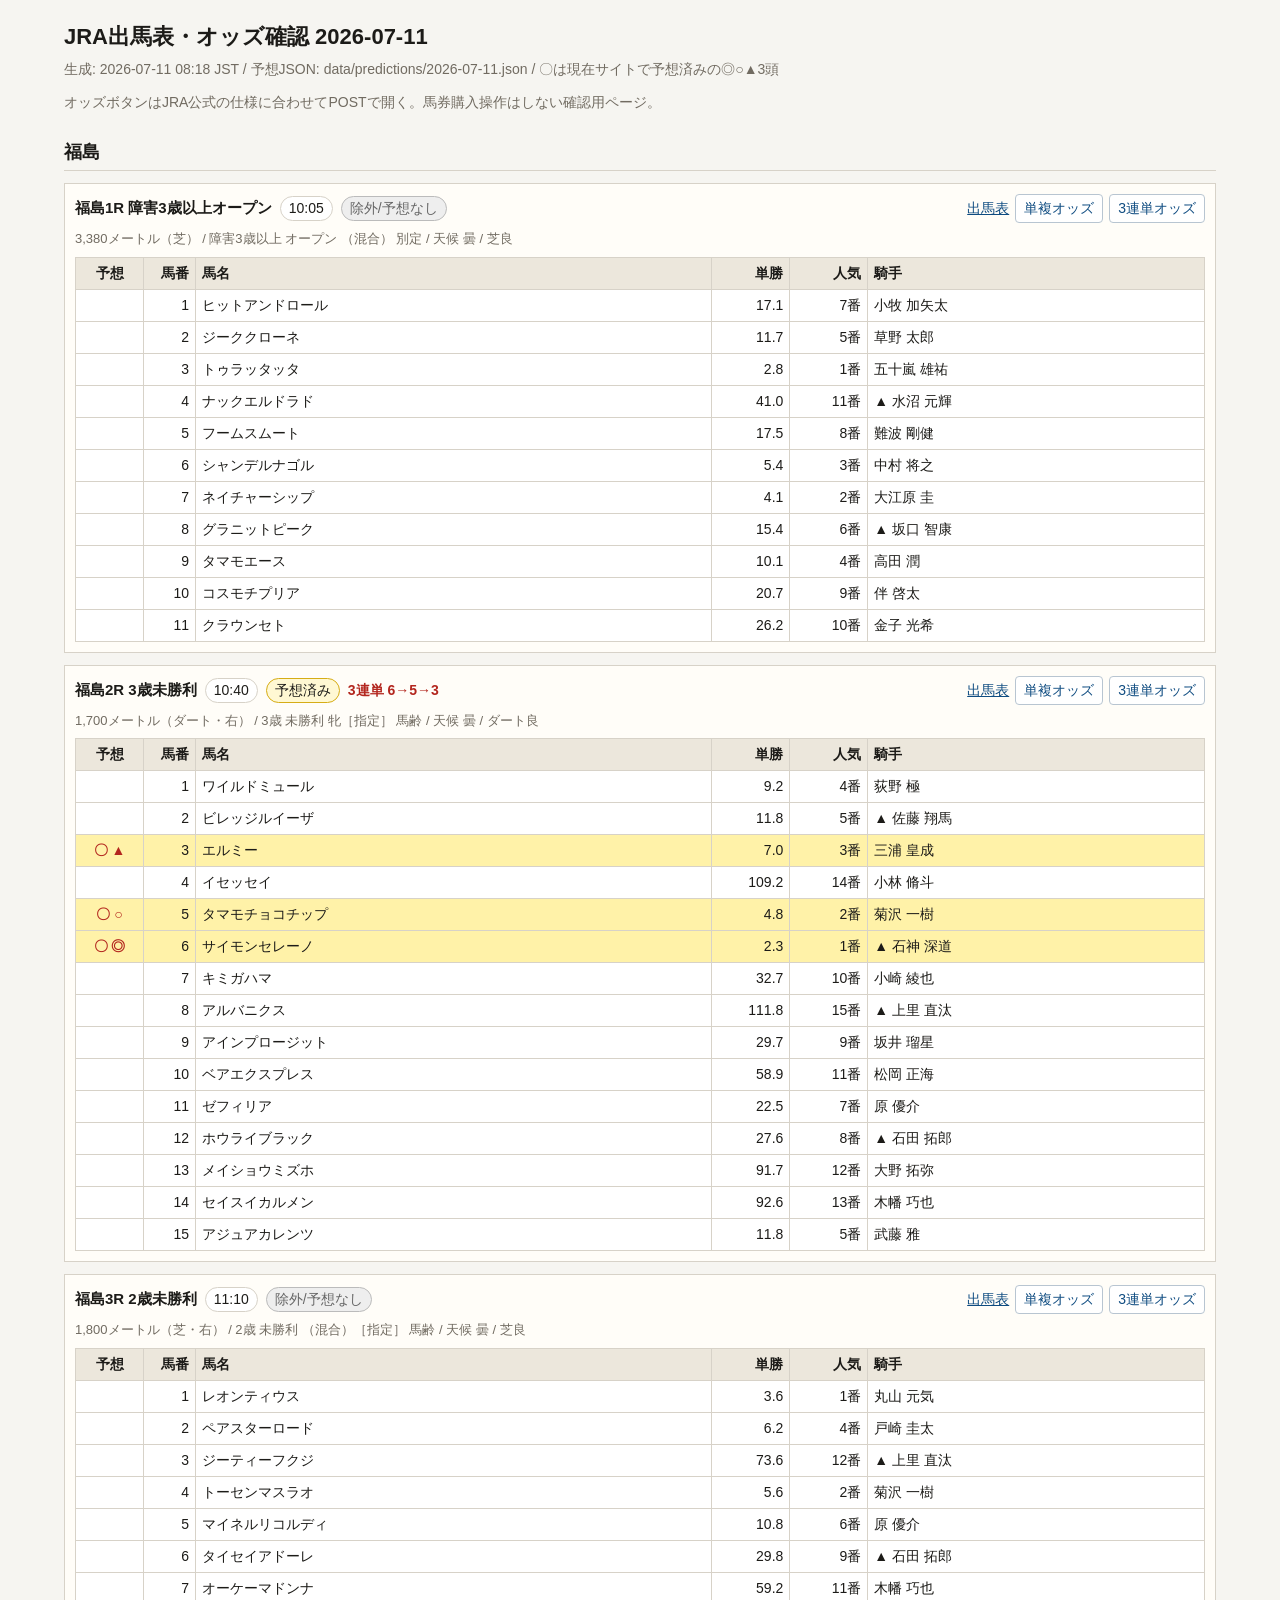
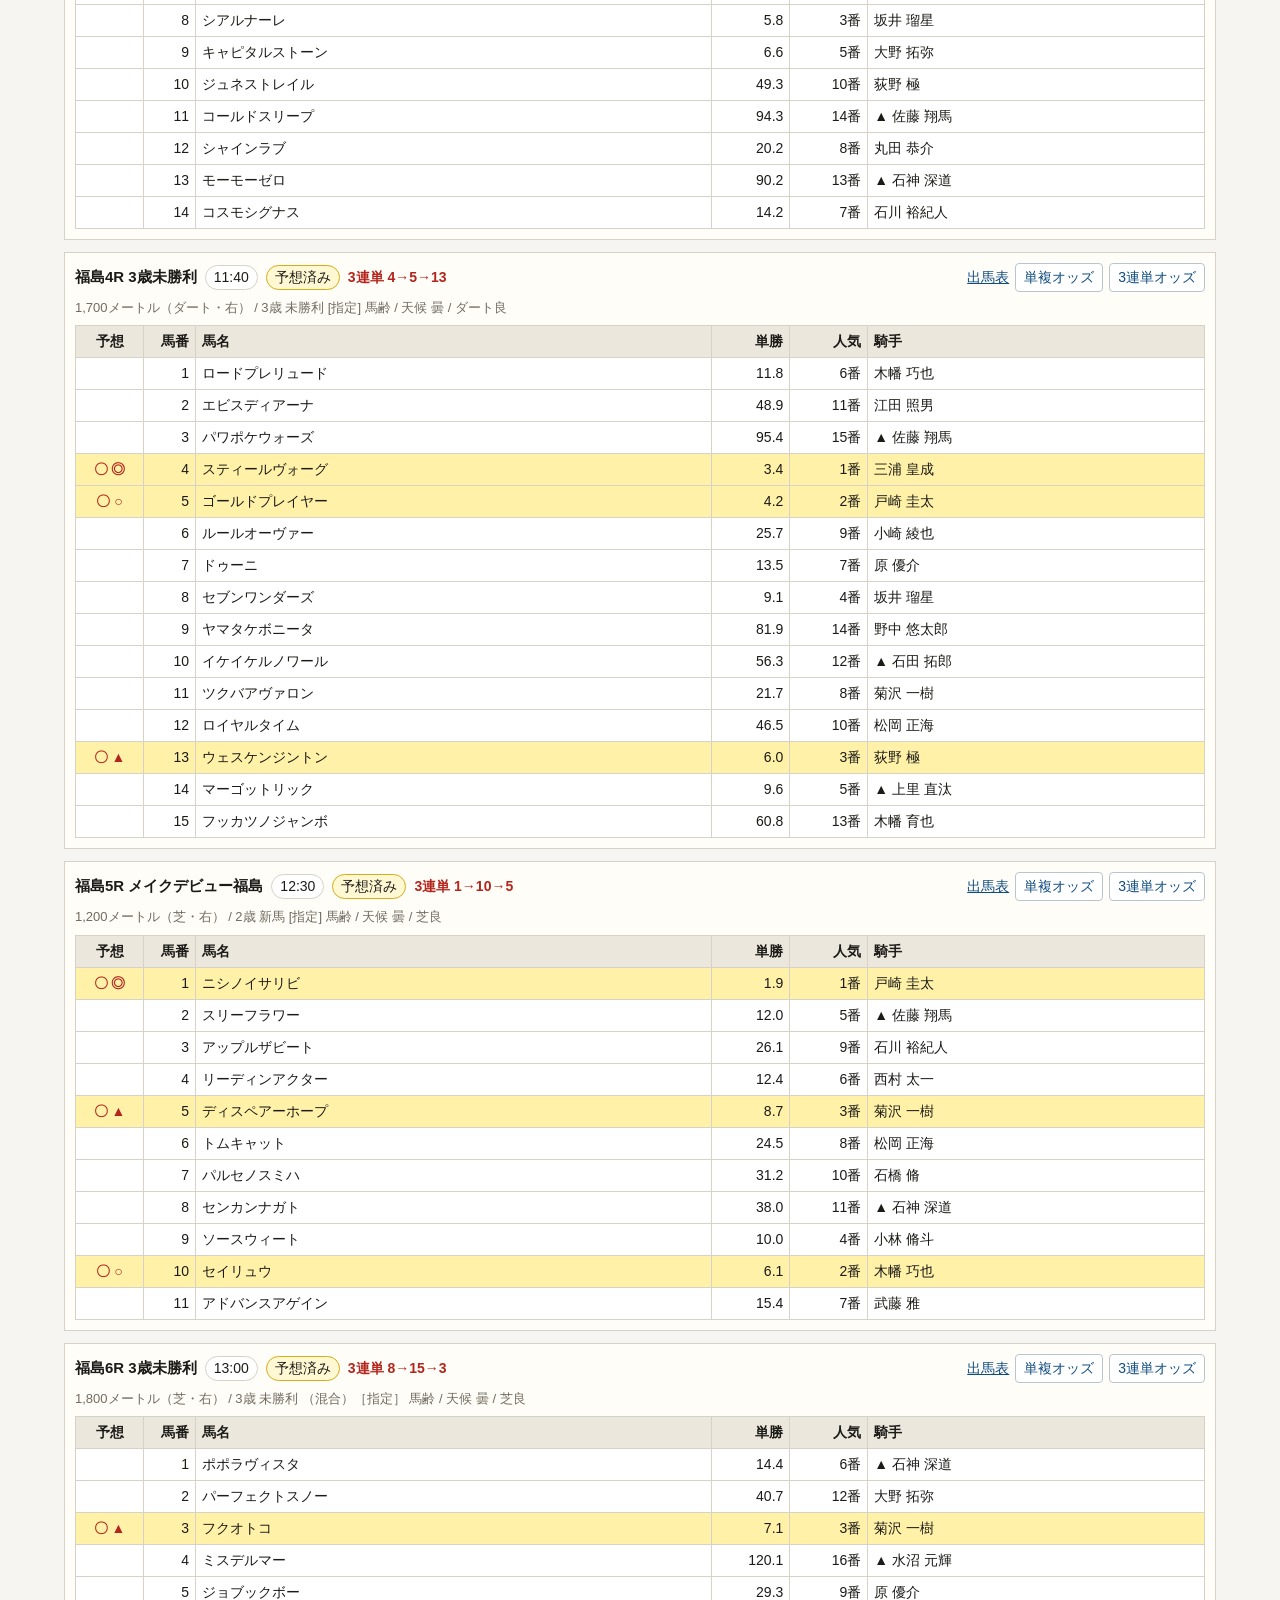
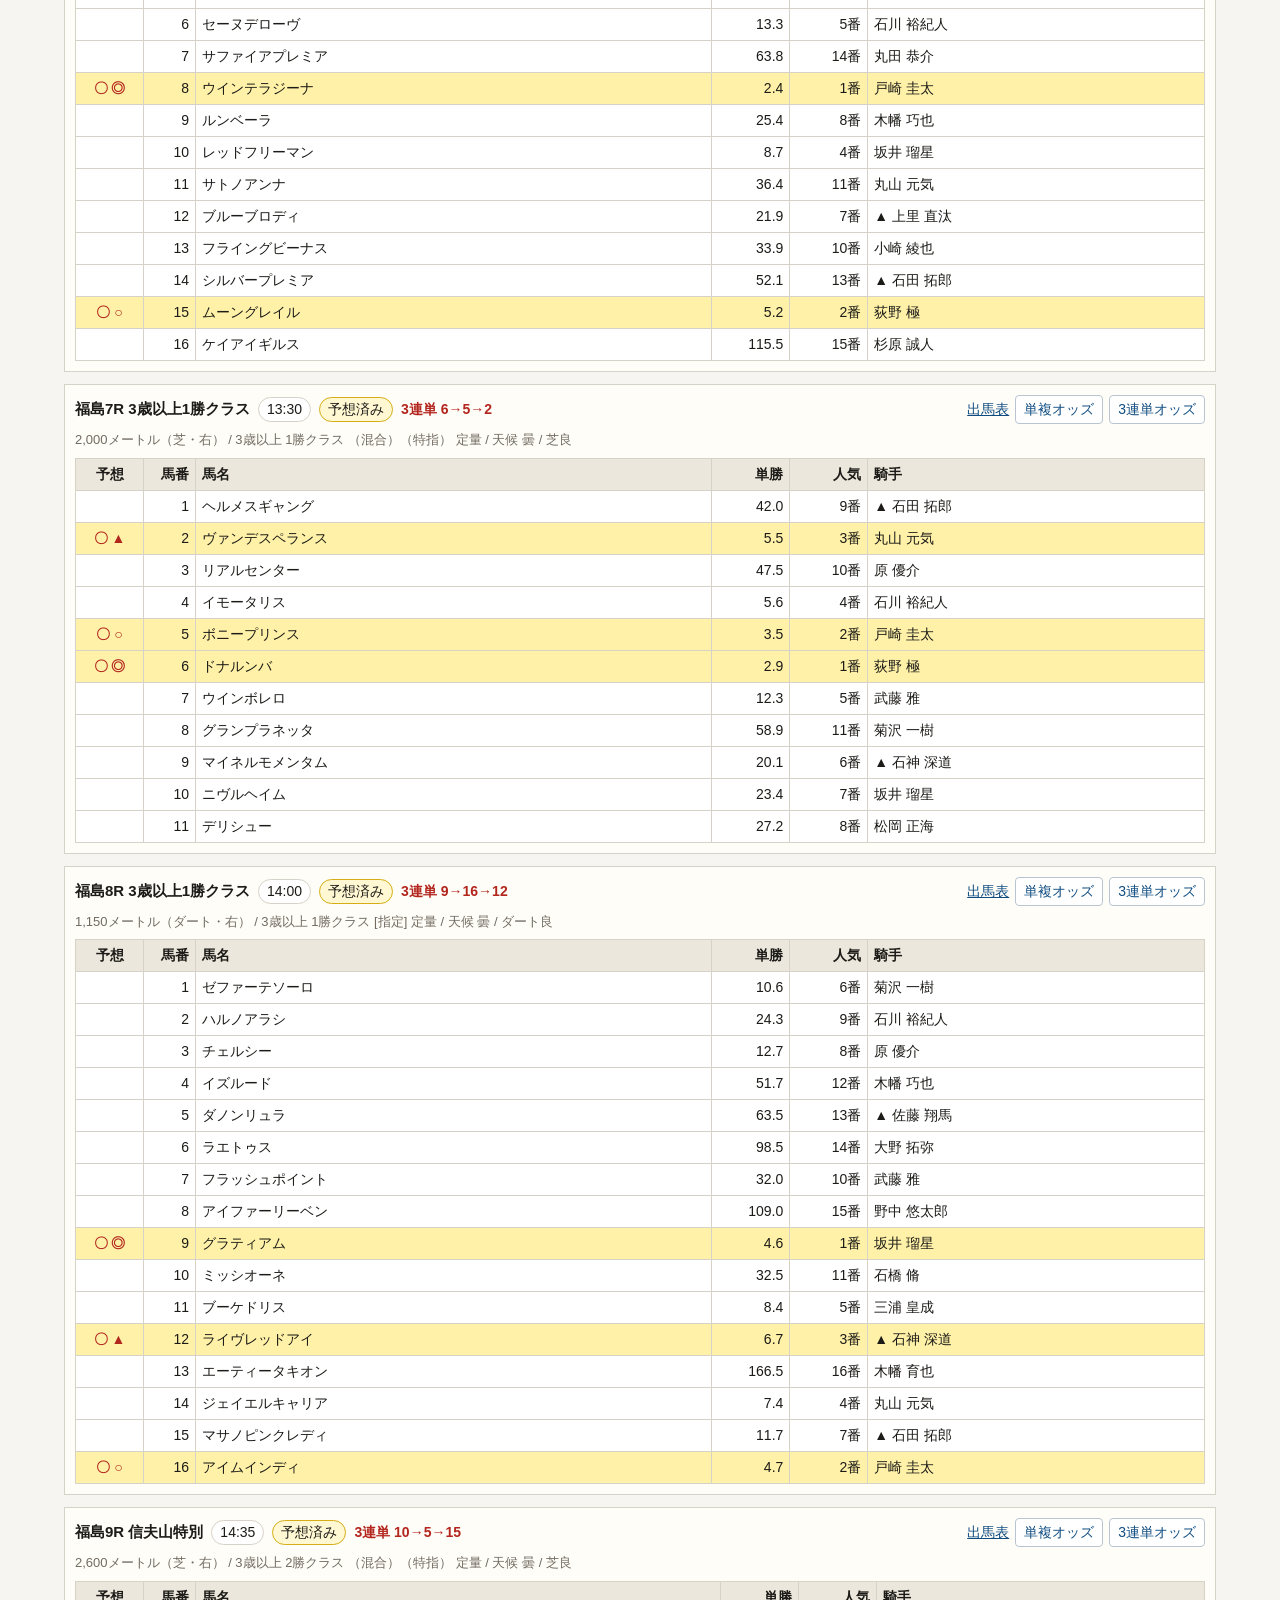
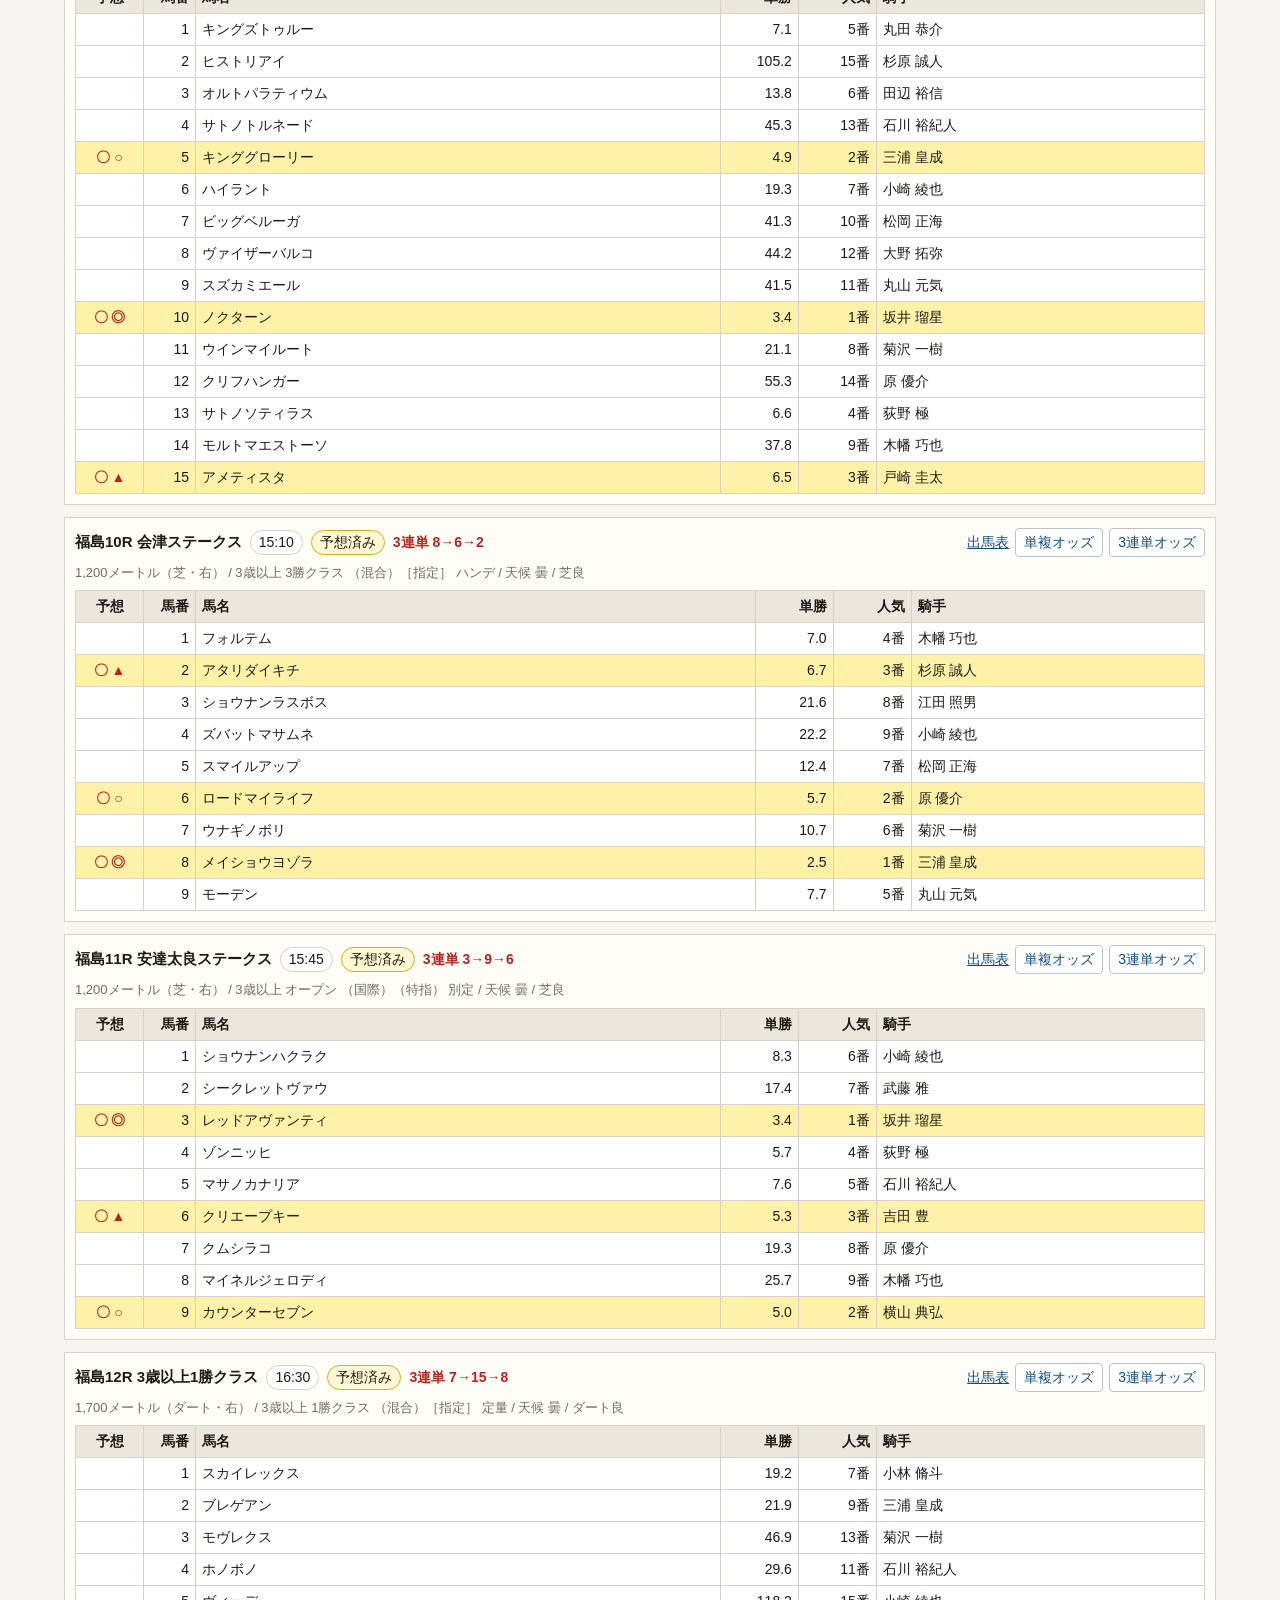
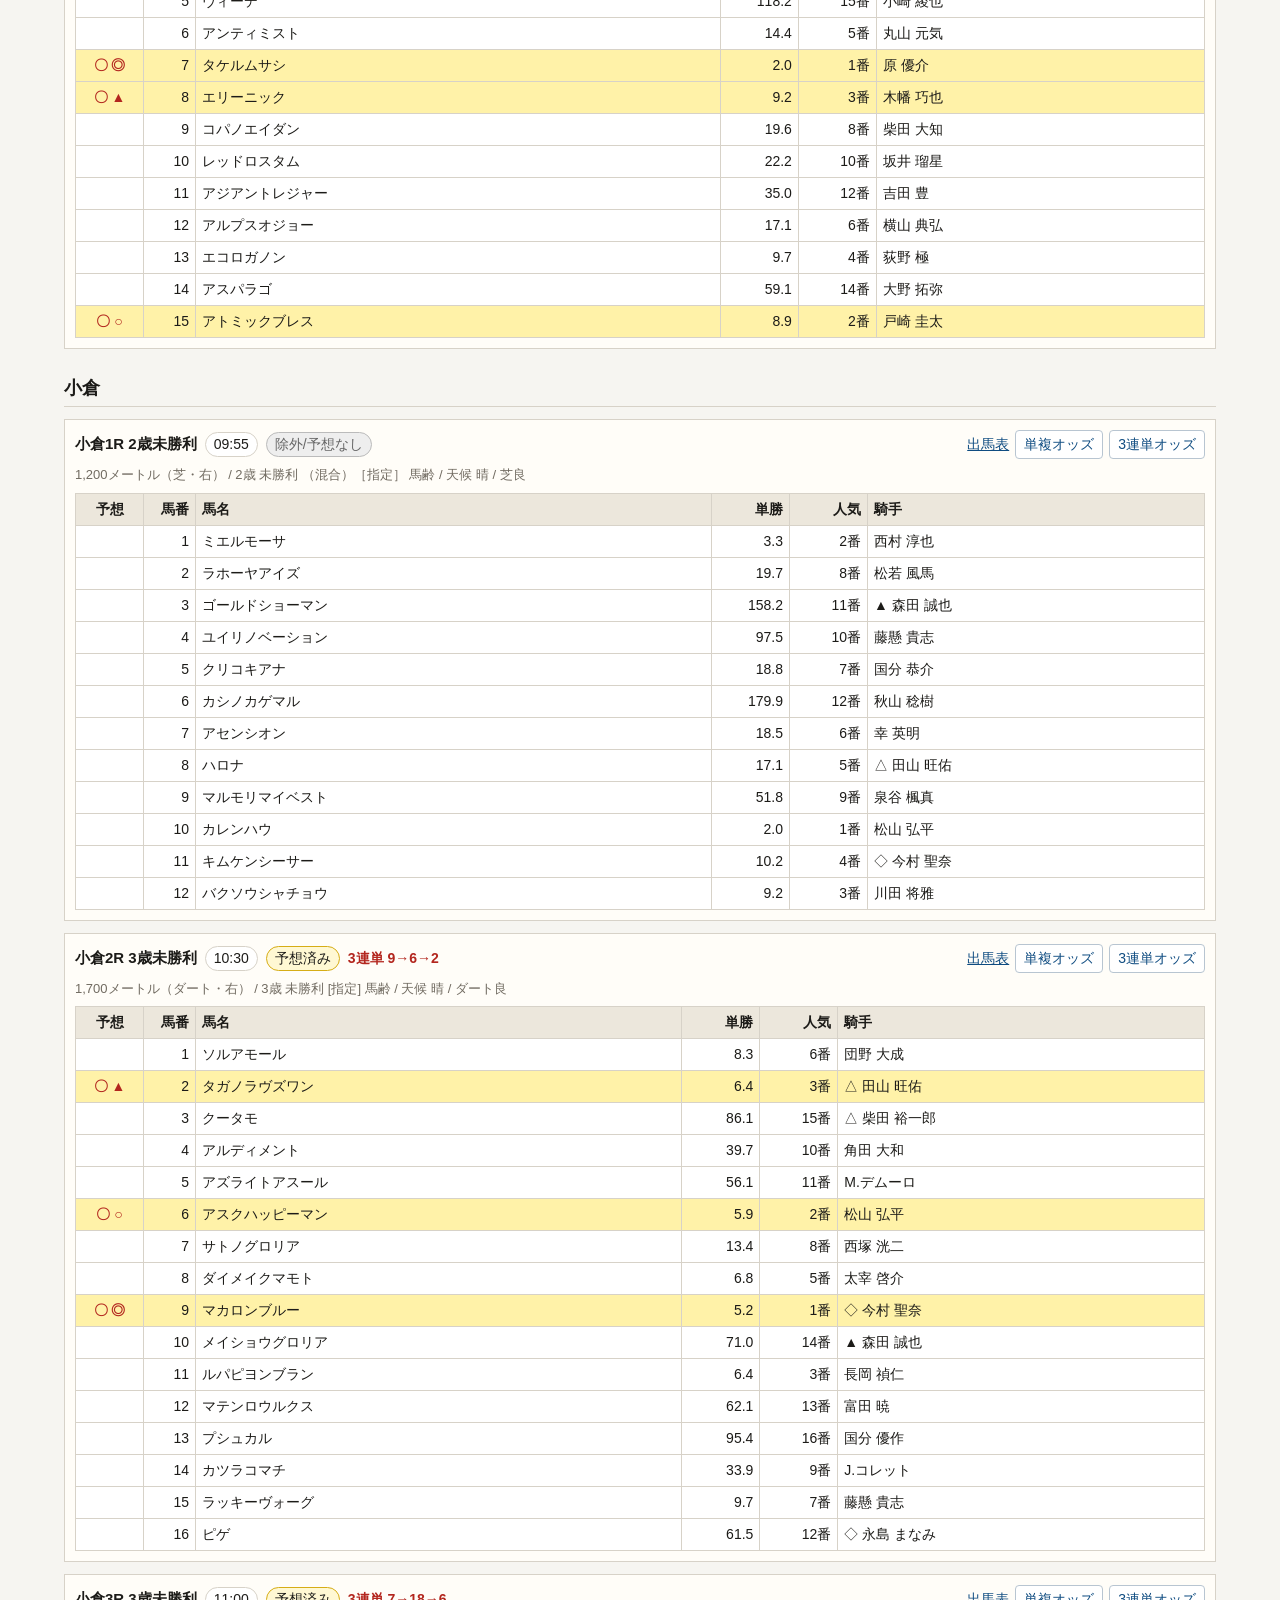
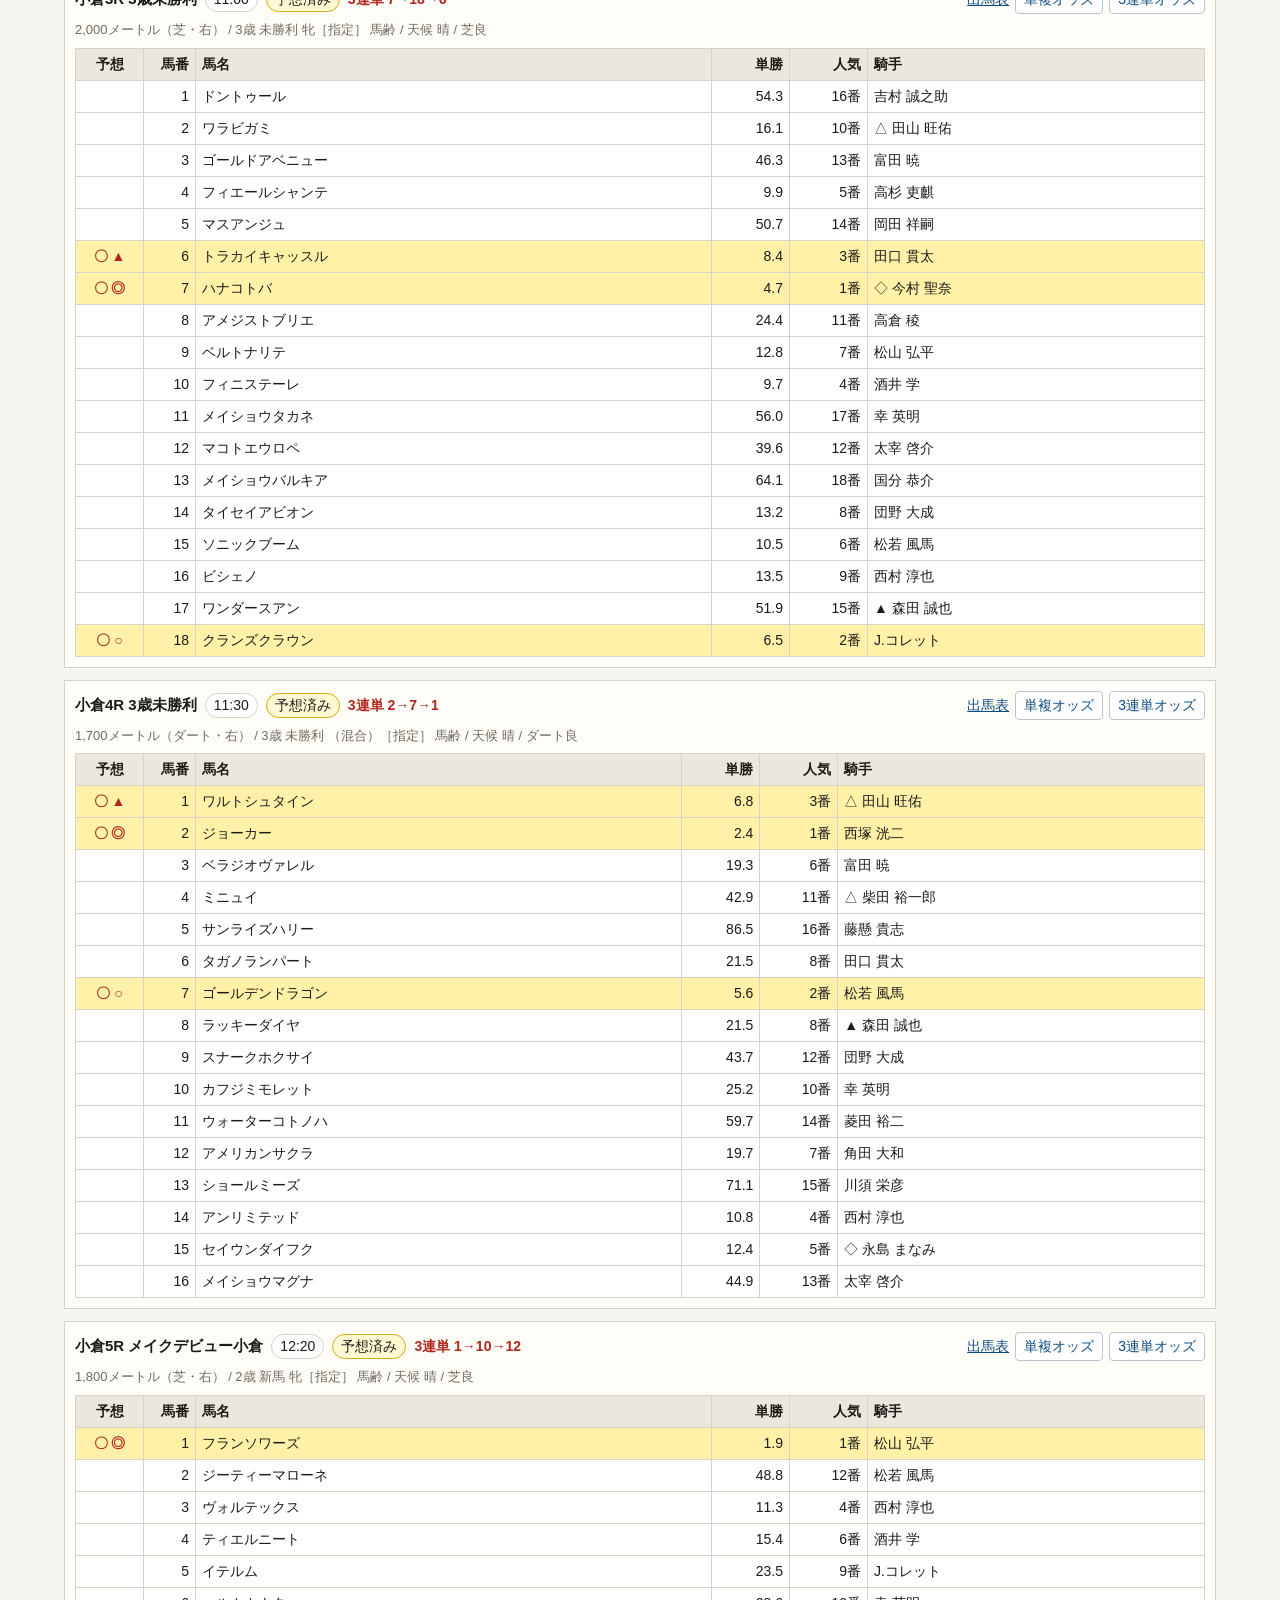
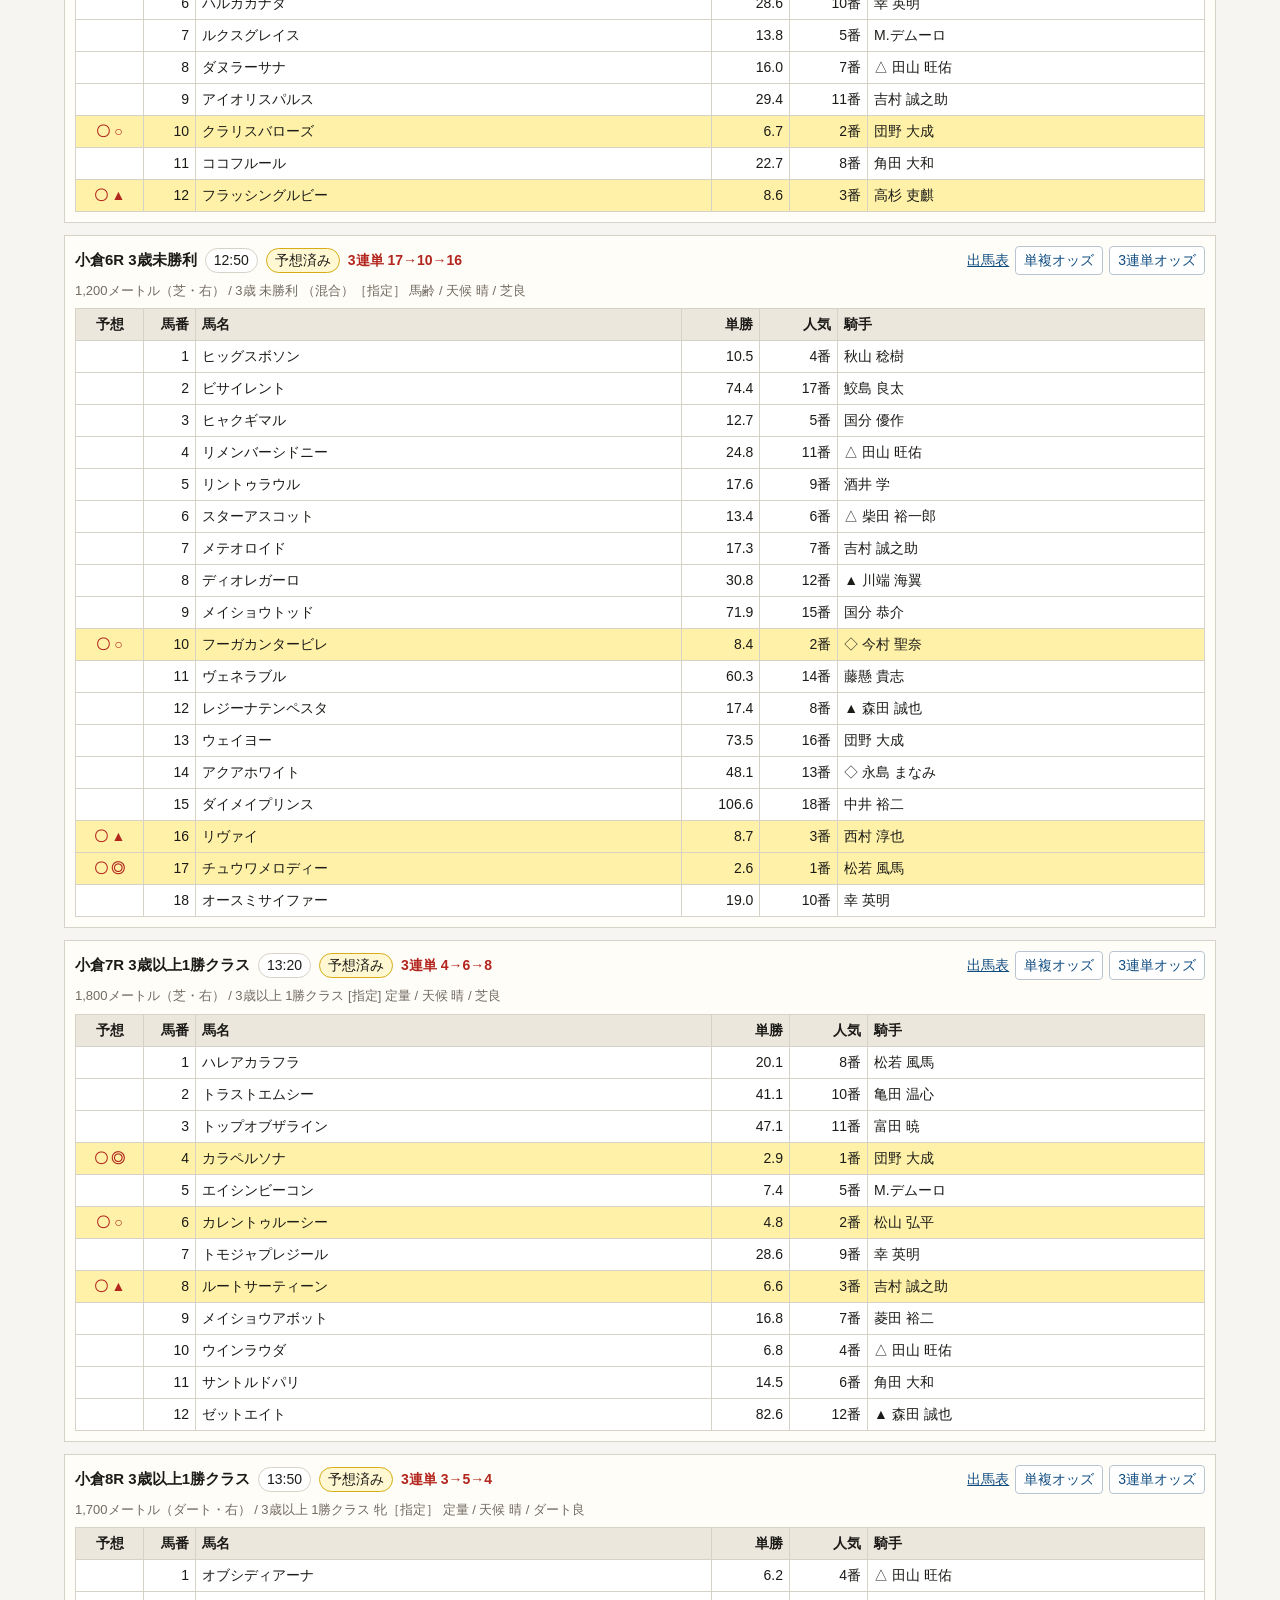
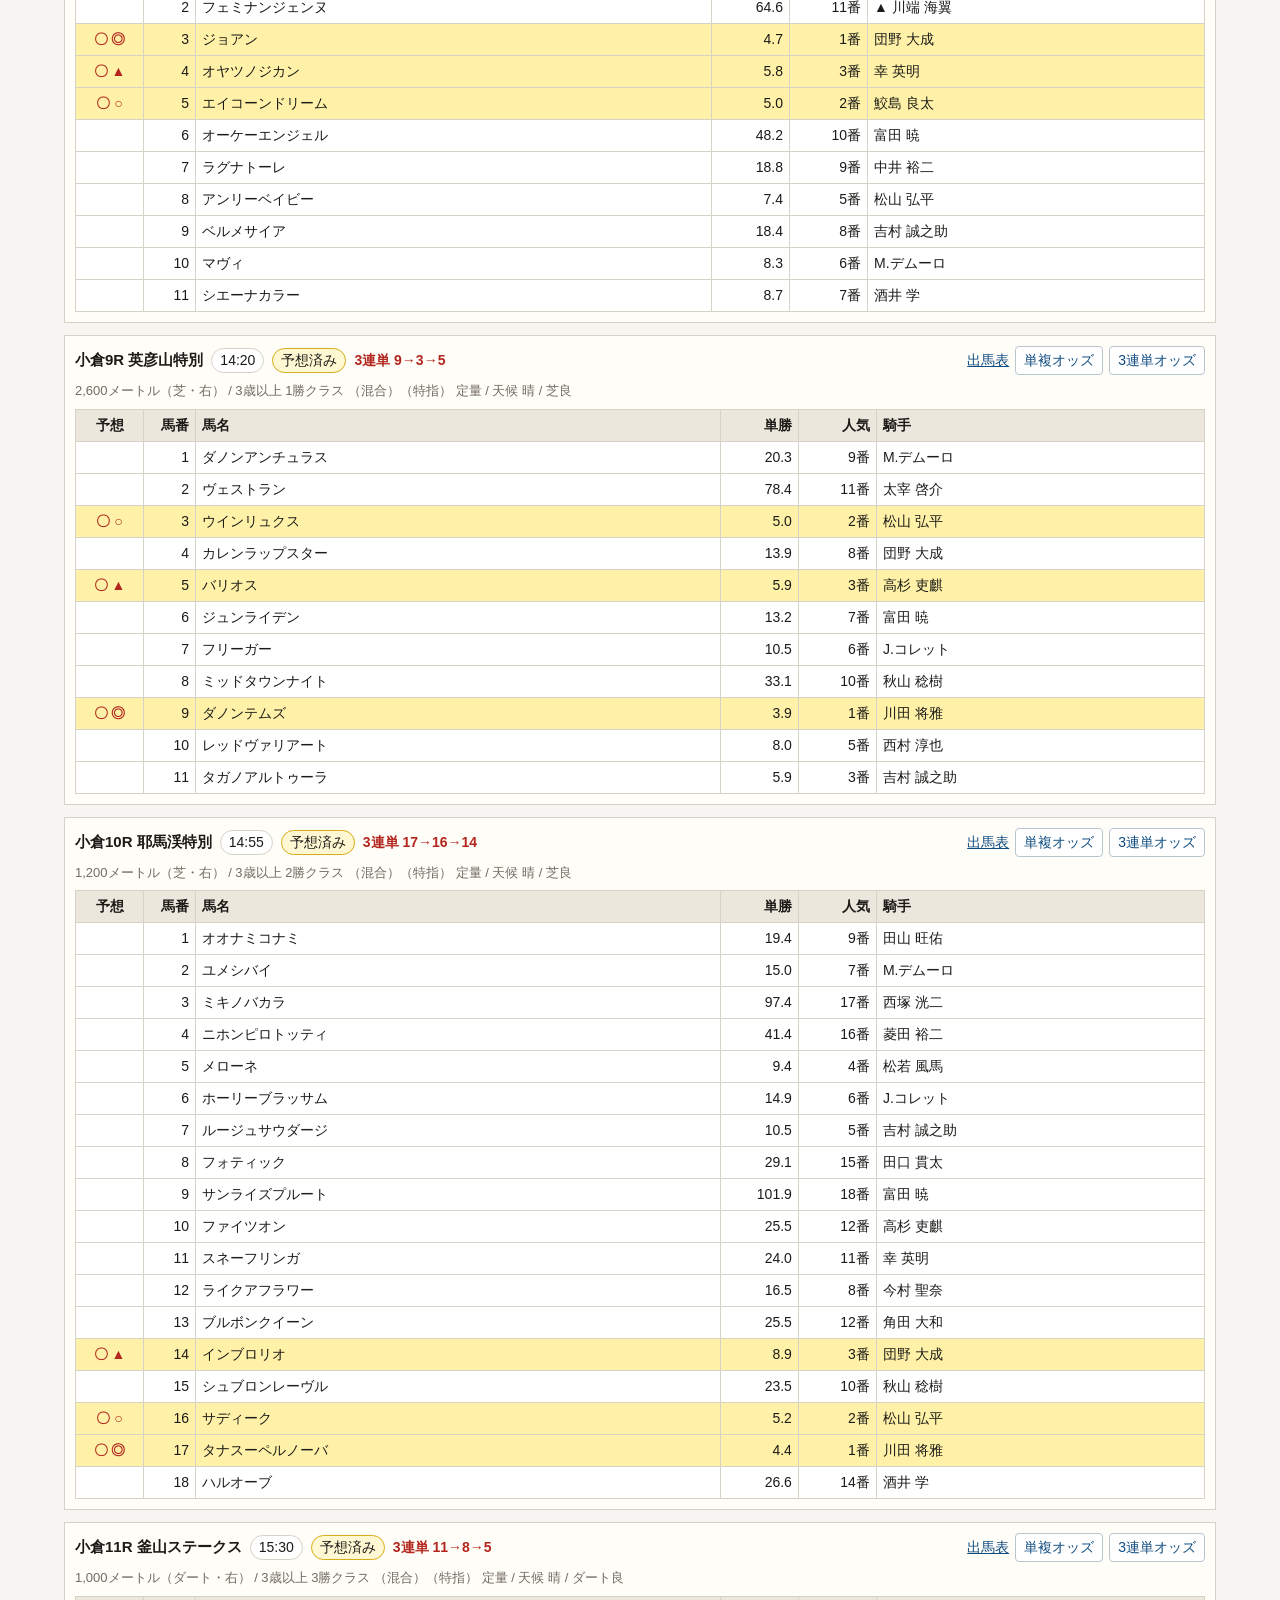
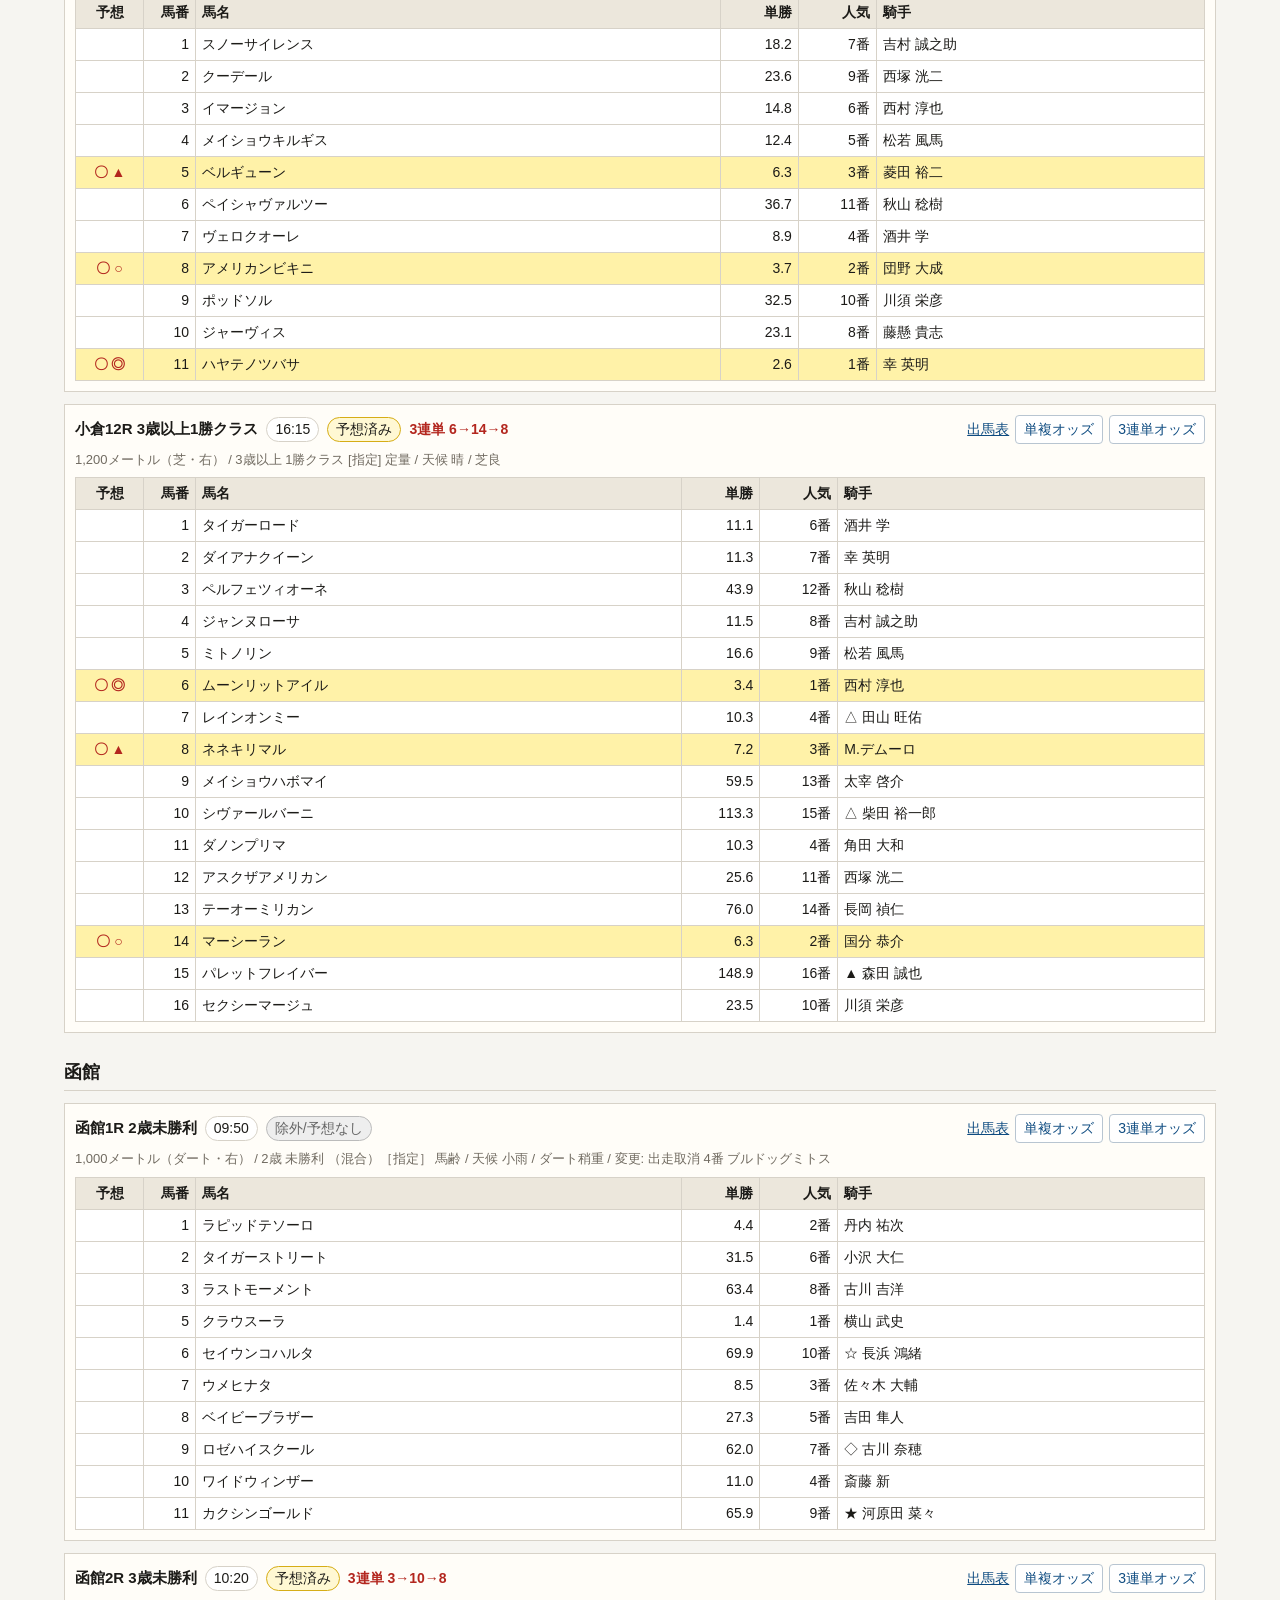
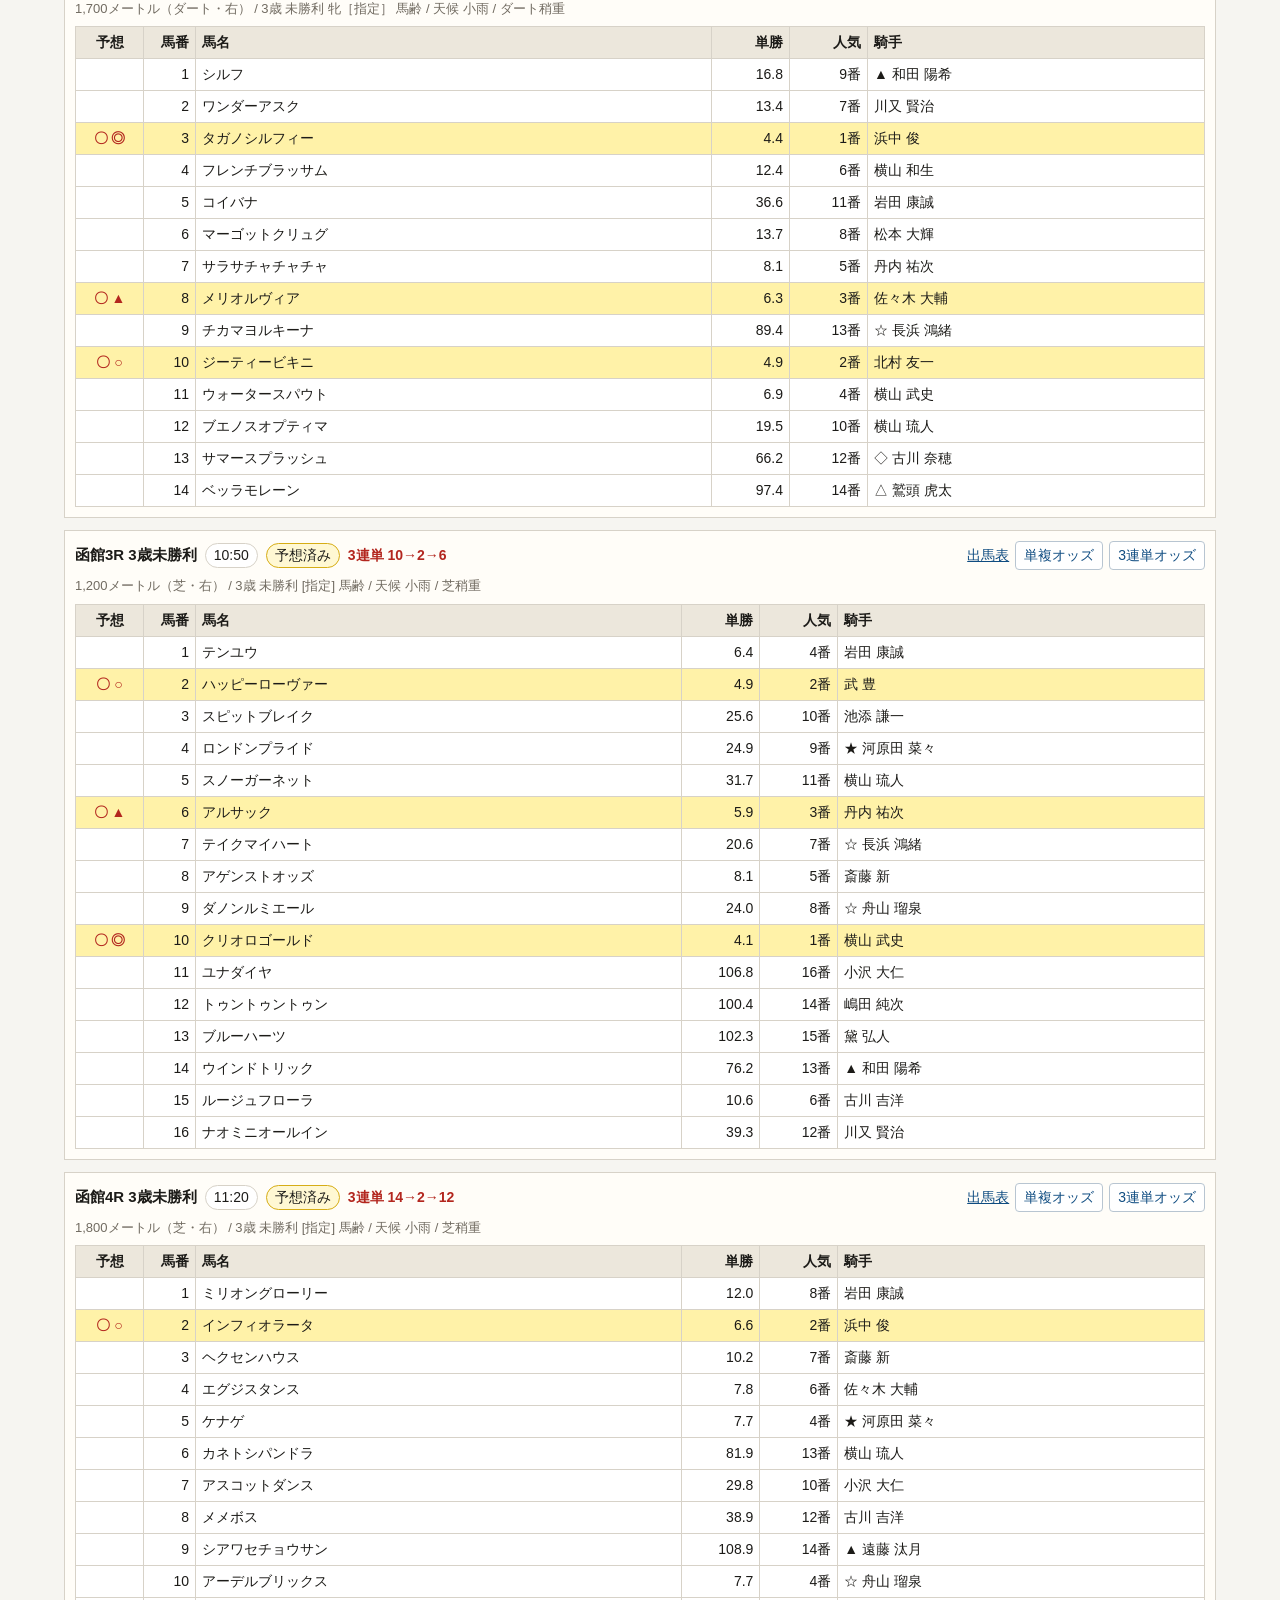
==== commit 5ac50fb4: "Publish site from a27490f204136a1b4873ab2b22d3261b534cd0f5" ====
--- a/jra-entry-odds.html
+++ b/jra-entry-odds.html
@@ -3,852 +3,851 @@
 <head>
 <meta charset="utf-8">
 <meta name="viewport" content="width=device-width, initial-scale=1">
-<title>JRA出馬表・オッズ確認 2026-07-05</title>
+<title>JRA出馬表・オッズ確認 2026-07-11</title>
 <style>
 :root{color-scheme:light;--bg:#f6f5f1;--ink:#1c1b18;--line:#d7d2c8;--soft:#fffdf8;--mark:#fff2a8;--muted:#716b61;--accent:#b3261e}*{box-sizing:border-box}body{margin:0;background:var(--bg);color:var(--ink);font-family:-apple-system,BlinkMacSystemFont,'Segoe UI',sans-serif;font-size:14px;line-height:1.5}main{max-width:1180px;margin:0 auto;padding:20px 14px 40px}h1{font-size:22px;margin:0 0 6px}h2{font-size:18px;margin:26px 0 10px;border-bottom:1px solid var(--line);padding-bottom:4px}h3{font-size:15px;margin:0}.meta{color:var(--muted);margin:0 0 12px}.race{background:var(--soft);border:1px solid var(--line);margin:12px 0;padding:10px}.race-head{display:flex;gap:10px;align-items:center;justify-content:space-between;flex-wrap:wrap}.race-title{display:flex;gap:8px;align-items:baseline;flex-wrap:wrap}.badge{display:inline-block;border:1px solid var(--line);border-radius:999px;padding:1px 8px;background:#fff}.badge.pred{border-color:#d6ad16;background:#fff8d3}.badge.skip{border-color:#bbb;background:#eee;color:#666}.ticket{font-weight:700;color:var(--accent)}.links{display:flex;gap:6px;align-items:center;flex-wrap:wrap}a,button{font:inherit;color:#0f4c81}button{border:1px solid #b8c5d1;background:#fff;border-radius:4px;padding:3px 8px;cursor:pointer}.inline{display:inline}.muted{color:var(--muted)}table{width:100%;border-collapse:collapse;margin-top:8px;background:white}th,td{border:1px solid var(--line);padding:5px 6px;text-align:left;vertical-align:middle}th{background:#ece7dc;font-weight:700}.num{width:52px;text-align:right}.odds,.pop{width:78px;text-align:right}.pick{width:68px;text-align:center;font-weight:700}.picked td{background:var(--mark)}.pickmark{color:var(--accent);font-weight:800}.race-note{margin:6px 0 0;color:var(--muted);font-size:13px}@media(max-width:700px){main{padding:14px 8px}.race{padding:8px}th,td{padding:4px}.hide-sm{display:none}.race-head{align-items:flex-start}.links{width:100%}}
 </style>
 </head>
 <body><main>
-<h1>JRA出馬表・オッズ確認 2026-07-05</h1>
-<p class="meta">生成: 2026-07-05 08:17 JST / 予想JSON: data/predictions/2026-07-05.json / 〇は現在サイトで予想済みの◎○▲3頭</p>
+<h1>JRA出馬表・オッズ確認 2026-07-11</h1>
+<p class="meta">生成: 2026-07-11 08:18 JST / 予想JSON: data/predictions/2026-07-11.json / 〇は現在サイトで予想済みの◎○▲3頭</p>
 <p class="meta">オッズボタンはJRA公式の仕様に合わせてPOSTで開く。馬券購入操作はしない確認用ページ。</p>
 <h2>福島</h2>
 <section class="race">
 <div class="race-head">
-<div class="race-title"><h3>福島1R 3歳未勝利</h3><span class="badge">09:55</span><span class="badge pred">予想済み</span><span class="ticket">3連単 5→13→15</span></div>
-<div class="links"><a href="https://www.jra.go.jp/JRADB/accessD.html?CNAME=pw01dde0103202602040120260705/65" target="_blank" rel="noopener">出馬表</a><form class="inline" action="https://www.jra.go.jp/JRADB/accessO.html" method="post" target="_blank"><input type="hidden" name="CNAME" value="pw151ouS303202602040120260705Z/08"><button type="submit">単複オッズ</button></form><form class="inline" action="https://www.jra.go.jp/JRADB/accessO.html" method="post" target="_blank"><input type="hidden" name="CNAME" value="pw158ouS303202602040120260705Z/A4"><button type="submit">3連単オッズ</button></form></div>
+<div class="race-title"><h3>福島1R 障害3歳以上オープン</h3><span class="badge">10:05</span><span class="badge skip">除外/予想なし</span></div>
+<div class="links"><a href="https://www.jra.go.jp/JRADB/accessD.html?CNAME=pw01dde0103202602050120260711/3E" target="_blank" rel="noopener">出馬表</a><form class="inline" action="https://www.jra.go.jp/JRADB/accessO.html" method="post" target="_blank"><input type="hidden" name="CNAME" value="pw151ouS303202602050120260711Z/E1"><button type="submit">単複オッズ</button></form><form class="inline" action="https://www.jra.go.jp/JRADB/accessO.html" method="post" target="_blank"><input type="hidden" name="CNAME" value="pw158ouS303202602050120260711Z/7D"><button type="submit">3連単オッズ</button></form></div>
+</div>
+<p class="race-note">3,380メートル（芝） / 障害3歳以上 オープン （混合） 別定 / 天候 曇 / 芝良</p>
+<table>
+<thead><tr><th class="pick">予想</th><th class="num">馬番</th><th>馬名</th><th class="odds">単勝</th><th class="pop">人気</th><th class="hide-sm">騎手</th></tr></thead><tbody>
+<tr><td class="pick"></td><td class="num">1</td><td>ヒットアンドロール</td><td class="odds">17.1</td><td class="pop">7番</td><td class="hide-sm">小牧 加矢太</td></tr>
+<tr><td class="pick"></td><td class="num">2</td><td>ジーククローネ</td><td class="odds">11.7</td><td class="pop">5番</td><td class="hide-sm">草野 太郎</td></tr>
+<tr><td class="pick"></td><td class="num">3</td><td>トゥラッタッタ</td><td class="odds">2.8</td><td class="pop">1番</td><td class="hide-sm">五十嵐 雄祐</td></tr>
+<tr><td class="pick"></td><td class="num">4</td><td>ナックエルドラド</td><td class="odds">41.0</td><td class="pop">11番</td><td class="hide-sm">▲ 水沼 元輝</td></tr>
+<tr><td class="pick"></td><td class="num">5</td><td>フームスムート</td><td class="odds">17.5</td><td class="pop">8番</td><td class="hide-sm">難波 剛健</td></tr>
+<tr><td class="pick"></td><td class="num">6</td><td>シャンデルナゴル</td><td class="odds">5.4</td><td class="pop">3番</td><td class="hide-sm">中村 将之</td></tr>
+<tr><td class="pick"></td><td class="num">7</td><td>ネイチャーシップ</td><td class="odds">4.1</td><td class="pop">2番</td><td class="hide-sm">大江原 圭</td></tr>
+<tr><td class="pick"></td><td class="num">8</td><td>グラニットピーク</td><td class="odds">15.4</td><td class="pop">6番</td><td class="hide-sm">▲ 坂口 智康</td></tr>
+<tr><td class="pick"></td><td class="num">9</td><td>タマモエース</td><td class="odds">10.1</td><td class="pop">4番</td><td class="hide-sm">高田 潤</td></tr>
+<tr><td class="pick"></td><td class="num">10</td><td>コスモチプリア</td><td class="odds">20.7</td><td class="pop">9番</td><td class="hide-sm">伴 啓太</td></tr>
+<tr><td class="pick"></td><td class="num">11</td><td>クラウンセト</td><td class="odds">26.2</td><td class="pop">10番</td><td class="hide-sm">金子 光希</td></tr>
+</tbody></table>
+</section>
+<section class="race">
+<div class="race-head">
+<div class="race-title"><h3>福島2R 3歳未勝利</h3><span class="badge">10:40</span><span class="badge pred">予想済み</span><span class="ticket">3連単 6→5→3</span></div>
+<div class="links"><a href="https://www.jra.go.jp/JRADB/accessD.html?CNAME=pw01dde0103202602050220260711/F3" target="_blank" rel="noopener">出馬表</a><form class="inline" action="https://www.jra.go.jp/JRADB/accessO.html" method="post" target="_blank"><input type="hidden" name="CNAME" value="pw151ouS303202602050220260711Z/96"><button type="submit">単複オッズ</button></form><form class="inline" action="https://www.jra.go.jp/JRADB/accessO.html" method="post" target="_blank"><input type="hidden" name="CNAME" value="pw158ouS303202602050220260711Z/32"><button type="submit">3連単オッズ</button></form></div>
 </div>
 <p class="race-note">1,700メートル（ダート・右） / 3歳 未勝利 牝［指定］ 馬齢 / 天候 曇 / ダート良</p>
 <table>
 <thead><tr><th class="pick">予想</th><th class="num">馬番</th><th>馬名</th><th class="odds">単勝</th><th class="pop">人気</th><th class="hide-sm">騎手</th></tr></thead><tbody>
-<tr><td class="pick"></td><td class="num">1</td><td>マネーマネー</td><td class="odds">35.7</td><td class="pop">10番</td><td class="hide-sm">武藤 雅</td></tr>
-<tr><td class="pick"></td><td class="num">2</td><td>ドナソラーレ</td><td class="odds">10.9</td><td class="pop">6番</td><td class="hide-sm">杉原 誠人</td></tr>
-<tr><td class="pick"></td><td class="num">3</td><td>ナックレジーナ</td><td class="odds">18.2</td><td class="pop">8番</td><td class="hide-sm">吉田 豊</td></tr>
-<tr><td class="pick"></td><td class="num">4</td><td>オーシャンミューズ</td><td class="odds">90.9</td><td class="pop">15番</td><td class="hide-sm">▲石神 深道</td></tr>
-<tr class="picked"><td class="pick"><span class="pickmark">〇 ◎</span></td><td class="num">5</td><td>ペールデュクラン</td><td class="odds">4.3</td><td class="pop">1番</td><td class="hide-sm">菊沢 一樹</td></tr>
-<tr><td class="pick"></td><td class="num">6</td><td>リトルベルタ</td><td class="odds">20.4</td><td class="pop">9番</td><td class="hide-sm">野中 悠太郎</td></tr>
-<tr><td class="pick"></td><td class="num">7</td><td>アンジュリオ</td><td class="odds">75.9</td><td class="pop">14番</td><td class="hide-sm">▲佐藤 翔馬</td></tr>
-<tr><td class="pick"></td><td class="num">8</td><td>オリエンタルガール</td><td class="odds">50.3</td><td class="pop">13番</td><td class="hide-sm">▲石田 拓郎</td></tr>
-<tr><td class="pick"></td><td class="num">9</td><td>デルマツルギ</td><td class="odds">36.6</td><td class="pop">11番</td><td class="hide-sm">菅原 隆一</td></tr>
-<tr><td class="pick"></td><td class="num">10</td><td>オウケンハニー</td><td class="odds">7.6</td><td class="pop">4番</td><td class="hide-sm">木幡 巧也</td></tr>
-<tr><td class="pick"></td><td class="num">11</td><td>デルマザオウ</td><td class="odds">16.5</td><td class="pop">7番</td><td class="hide-sm">小崎 綾也</td></tr>
-<tr><td class="pick"></td><td class="num">12</td><td>マイトリックスター</td><td class="odds">38.2</td><td class="pop">12番</td><td class="hide-sm">原 優介</td></tr>
-<tr class="picked"><td class="pick"><span class="pickmark">〇 ○</span></td><td class="num">13</td><td>バーヴァンシー</td><td class="odds">4.6</td><td class="pop">2番</td><td class="hide-sm">横山 典弘</td></tr>
-<tr><td class="pick"></td><td class="num">14</td><td>ミュージックレイン</td><td class="odds">8.7</td><td class="pop">5番</td><td class="hide-sm">江田 照男</td></tr>
-<tr class="picked"><td class="pick"><span class="pickmark">〇 ▲</span></td><td class="num">15</td><td>バイアブランカ</td><td class="odds">5.5</td><td class="pop">3番</td><td class="hide-sm">津村 明秀</td></tr>
-</tbody></table>
-</section>
-<section class="race">
-<div class="race-head">
-<div class="race-title"><h3>福島2R 3歳未勝利</h3><span class="badge">10:30</span><span class="badge pred">予想済み</span><span class="ticket">3連単 9→11→8</span></div>
-<div class="links"><a href="https://www.jra.go.jp/JRADB/accessD.html?CNAME=pw01dde0103202602040220260705/1A" target="_blank" rel="noopener">出馬表</a><form class="inline" action="https://www.jra.go.jp/JRADB/accessO.html" method="post" target="_blank"><input type="hidden" name="CNAME" value="pw151ouS303202602040220260705Z/BD"><button type="submit">単複オッズ</button></form><form class="inline" action="https://www.jra.go.jp/JRADB/accessO.html" method="post" target="_blank"><input type="hidden" name="CNAME" value="pw158ouS303202602040220260705Z/59"><button type="submit">3連単オッズ</button></form></div>
-</div>
-<p class="race-note">1,200メートル（芝・右） / 3歳 未勝利 （混合）［指定］ 馬齢 / 天候 曇 / 芝良 / 変更: 出走取消 16番 メインテーマ</p>
-<table>
-<thead><tr><th class="pick">予想</th><th class="num">馬番</th><th>馬名</th><th class="odds">単勝</th><th class="pop">人気</th><th class="hide-sm">騎手</th></tr></thead><tbody>
-<tr><td class="pick"></td><td class="num">1</td><td>ハルカオル</td><td class="odds">14.3</td><td class="pop">8番</td><td class="hide-sm">木幡 巧也</td></tr>
-<tr><td class="pick"></td><td class="num">2</td><td>ダイユウルミナス</td><td class="odds">12.5</td><td class="pop">5番</td><td class="hide-sm">▲佐藤 翔馬</td></tr>
-<tr><td class="pick"></td><td class="num">3</td><td>ニシノタチアナ</td><td class="odds">12.5</td><td class="pop">6番</td><td class="hide-sm">丸山 元気</td></tr>
-<tr><td class="pick"></td><td class="num">4</td><td>セイウンプーパ</td><td class="odds">9.5</td><td class="pop">4番</td><td class="hide-sm">荻野 極</td></tr>
-<tr><td class="pick"></td><td class="num">5</td><td>ホカミテダメ</td><td class="odds">42.0</td><td class="pop">14番</td><td class="hide-sm">丸田 恭介</td></tr>
-<tr><td class="pick"></td><td class="num">6</td><td>ネオアンボウ</td><td class="odds">31.9</td><td class="pop">12番</td><td class="hide-sm">▲上里 直汰</td></tr>
-<tr><td class="pick"></td><td class="num">7</td><td>トウシンラヴ</td><td class="odds">18.8</td><td class="pop">9番</td><td class="hide-sm">三浦 皇成</td></tr>
-<tr class="picked"><td class="pick"><span class="pickmark">〇 ▲</span></td><td class="num">8</td><td>ゴールドパレード</td><td class="odds">9.4</td><td class="pop">3番</td><td class="hide-sm">▲石神 深道</td></tr>
-<tr class="picked"><td class="pick"><span class="pickmark">〇 ◎</span></td><td class="num">9</td><td>ブロークンハート</td><td class="odds">3.8</td><td class="pop">1番</td><td class="hide-sm">▲石田 拓郎</td></tr>
-<tr><td class="pick"></td><td class="num">10</td><td>エンジェルサン</td><td class="odds">27.9</td><td class="pop">11番</td><td class="hide-sm">柴田 大知</td></tr>
-<tr class="picked"><td class="pick"><span class="pickmark">〇 ○</span></td><td class="num">11</td><td>シルバーアックス</td><td class="odds">4.0</td><td class="pop">2番</td><td class="hide-sm">横山 典弘</td></tr>
-<tr><td class="pick"></td><td class="num">12</td><td>ケイベエ</td><td class="odds">23.1</td><td class="pop">10番</td><td class="hide-sm">木幡 育也</td></tr>
-<tr><td class="pick"></td><td class="num">13</td><td>ドリーマーズ</td><td class="odds">38.2</td><td class="pop">13番</td><td class="hide-sm">原 優介</td></tr>
-<tr><td class="pick"></td><td class="num">14</td><td>ハッピースーニャ</td><td class="odds">13.5</td><td class="pop">7番</td><td class="hide-sm">津村 明秀</td></tr>
-<tr><td class="pick"></td><td class="num">15</td><td>ローズバラード</td><td class="odds">88.6</td><td class="pop">15番</td><td class="hide-sm">小崎 綾也</td></tr>
-<tr><td class="pick"></td><td class="num">16</td><td>メインテーマ <span class="muted">(取消)</span></td><td class="odds">取消</td><td class="pop"></td><td class="hide-sm">菊沢 一樹</td></tr>
-</tbody></table>
-</section>
-<section class="race">
-<div class="race-head">
-<div class="race-title"><h3>福島3R 3歳未勝利</h3><span class="badge">11:00</span><span class="badge pred">予想済み</span><span class="ticket">3連単 11→5→14</span></div>
-<div class="links"><a href="https://www.jra.go.jp/JRADB/accessD.html?CNAME=pw01dde0103202602040320260705/CF" target="_blank" rel="noopener">出馬表</a><form class="inline" action="https://www.jra.go.jp/JRADB/accessO.html" method="post" target="_blank"><input type="hidden" name="CNAME" value="pw151ouS303202602040320260705Z/72"><button type="submit">単複オッズ</button></form><form class="inline" action="https://www.jra.go.jp/JRADB/accessO.html" method="post" target="_blank"><input type="hidden" name="CNAME" value="pw158ouS303202602040320260705Z/0E"><button type="submit">3連単オッズ</button></form></div>
-</div>
-<p class="race-note">1,800メートル（芝・右） / 3歳 未勝利 [指定] 馬齢 / 天候 曇 / 芝良 / 変更: 騎手変更 7番 北村 宏司（57.0kg）から 杉原 誠人（57.0kg）に変更</p>
-<table>
-<thead><tr><th class="pick">予想</th><th class="num">馬番</th><th>馬名</th><th class="odds">単勝</th><th class="pop">人気</th><th class="hide-sm">騎手</th></tr></thead><tbody>
-<tr><td class="pick"></td><td class="num">1</td><td>ロマンス</td><td class="odds">16.2</td><td class="pop">6番</td><td class="hide-sm">石橋 脩</td></tr>
-<tr><td class="pick"></td><td class="num">2</td><td>ラスタリア</td><td class="odds">35.8</td><td class="pop">11番</td><td class="hide-sm">菊沢 一樹</td></tr>
-<tr><td class="pick"></td><td class="num">3</td><td>ベルランコントル</td><td class="odds">12.1</td><td class="pop">5番</td><td class="hide-sm">原 優介</td></tr>
-<tr><td class="pick"></td><td class="num">4</td><td>セシルブリュネ</td><td class="odds">8.9</td><td class="pop">4番</td><td class="hide-sm">荻野 極</td></tr>
-<tr class="picked"><td class="pick"><span class="pickmark">〇 ○</span></td><td class="num">5</td><td>マーゴットドライ</td><td class="odds">4.5</td><td class="pop">2番</td><td class="hide-sm">木幡 巧也</td></tr>
-<tr><td class="pick"></td><td class="num">6</td><td>ダイシンパルス</td><td class="odds">71.1</td><td class="pop">13番</td><td class="hide-sm">江田 照男</td></tr>
-<tr><td class="pick"></td><td class="num">7</td><td>シュガーシャック</td><td class="odds">28.3</td><td class="pop">10番</td><td class="hide-sm">杉原 誠人</td></tr>
-<tr><td class="pick"></td><td class="num">8</td><td>ブラッククラウズ</td><td class="odds">23.8</td><td class="pop">7番</td><td class="hide-sm">三浦 皇成</td></tr>
-<tr><td class="pick"></td><td class="num">9</td><td>プラネタリーアワー</td><td class="odds">64.6</td><td class="pop">12番</td><td class="hide-sm">小崎 綾也</td></tr>
-<tr><td class="pick"></td><td class="num">10</td><td>ソロンゴ</td><td class="odds">26.8</td><td class="pop">9番</td><td class="hide-sm">木幡 育也</td></tr>
-<tr class="picked"><td class="pick"><span class="pickmark">〇 ◎</span></td><td class="num">11</td><td>ワインダークシー</td><td class="odds">2.9</td><td class="pop">1番</td><td class="hide-sm">津村 明秀</td></tr>
-<tr><td class="pick"></td><td class="num">12</td><td>クラックミーアップ</td><td class="odds">79.0</td><td class="pop">15番</td><td class="hide-sm">松岡 正海</td></tr>
-<tr><td class="pick"></td><td class="num">13</td><td>ウキヨノサンシロウ</td><td class="odds">109.9</td><td class="pop">16番</td><td class="hide-sm">▲上里 直汰</td></tr>
-<tr class="picked"><td class="pick"><span class="pickmark">〇 ▲</span></td><td class="num">14</td><td>ヤマメホープ</td><td class="odds">5.1</td><td class="pop">3番</td><td class="hide-sm">戸崎 圭太</td></tr>
-<tr><td class="pick"></td><td class="num">15</td><td>スカイプライド</td><td class="odds">71.9</td><td class="pop">14番</td><td class="hide-sm">▲石田 拓郎</td></tr>
-<tr><td class="pick"></td><td class="num">16</td><td>ヘルヴィッツ</td><td class="odds">24.7</td><td class="pop">8番</td><td class="hide-sm">北村 友一</td></tr>
-</tbody></table>
-</section>
-<section class="race">
-<div class="race-head">
-<div class="race-title"><h3>福島4R 3歳未勝利</h3><span class="badge">11:30</span><span class="badge pred">予想済み</span><span class="ticket">3連単 10→7→15</span></div>
-<div class="links"><a href="https://www.jra.go.jp/JRADB/accessD.html?CNAME=pw01dde0103202602040420260705/84" target="_blank" rel="noopener">出馬表</a><form class="inline" action="https://www.jra.go.jp/JRADB/accessO.html" method="post" target="_blank"><input type="hidden" name="CNAME" value="pw151ouS303202602040420260705Z/27"><button type="submit">単複オッズ</button></form><form class="inline" action="https://www.jra.go.jp/JRADB/accessO.html" method="post" target="_blank"><input type="hidden" name="CNAME" value="pw158ouS303202602040420260705Z/C3"><button type="submit">3連単オッズ</button></form></div>
-</div>
-<p class="race-note">1,150メートル（ダート・右） / 3歳 未勝利 [指定] 馬齢 / 天候 曇 / ダート良 / 変更: 騎手変更 1番 北村 宏司（57.0kg）から 丸山 元気（57.0kg）に変更</p>
-<table>
-<thead><tr><th class="pick">予想</th><th class="num">馬番</th><th>馬名</th><th class="odds">単勝</th><th class="pop">人気</th><th class="hide-sm">騎手</th></tr></thead><tbody>
-<tr><td class="pick"></td><td class="num">1</td><td>トレフォイルノット</td><td class="odds">10.3</td><td class="pop">5番</td><td class="hide-sm">丸山 元気</td></tr>
-<tr><td class="pick"></td><td class="num">2</td><td>ジーティーソレイユ</td><td class="odds">32.1</td><td class="pop">10番</td><td class="hide-sm">▲石神 深道</td></tr>
-<tr><td class="pick"></td><td class="num">3</td><td>ブルーダイヤシチー</td><td class="odds">32.4</td><td class="pop">11番</td><td class="hide-sm">▲上里 直汰</td></tr>
-<tr><td class="pick"></td><td class="num">4</td><td>エリースノー</td><td class="odds">11.7</td><td class="pop">6番</td><td class="hide-sm">津村 明秀</td></tr>
-<tr><td class="pick"></td><td class="num">5</td><td>ハクサンミレイ</td><td class="odds">17.5</td><td class="pop">7番</td><td class="hide-sm">大野 拓弥</td></tr>
-<tr><td class="pick"></td><td class="num">6</td><td>エスコルチア</td><td class="odds">79.8</td><td class="pop">13番</td><td class="hide-sm">伊藤 工真</td></tr>
-<tr class="picked"><td class="pick"><span class="pickmark">〇 ○</span></td><td class="num">7</td><td>フェイスリフト</td><td class="odds">4.9</td><td class="pop">2番</td><td class="hide-sm">原 優介</td></tr>
-<tr><td class="pick"></td><td class="num">8</td><td>スピニンググローブ</td><td class="odds">18.5</td><td class="pop">8番</td><td class="hide-sm">木幡 巧也</td></tr>
-<tr><td class="pick"></td><td class="num">9</td><td>イゲマジャ</td><td class="odds">91.7</td><td class="pop">15番</td><td class="hide-sm">柴田 大知</td></tr>
-<tr class="picked"><td class="pick"><span class="pickmark">〇 ◎</span></td><td class="num">10</td><td>コウソクルリアン</td><td class="odds">3.0</td><td class="pop">1番</td><td class="hide-sm">武藤 雅</td></tr>
-<tr><td class="pick"></td><td class="num">11</td><td>フジコンフィデンス</td><td class="odds">23.9</td><td class="pop">9番</td><td class="hide-sm">石橋 脩</td></tr>
-<tr><td class="pick"></td><td class="num">12</td><td>ドングラミ</td><td class="odds">85.6</td><td class="pop">14番</td><td class="hide-sm">嶋田 純次</td></tr>
-<tr><td class="pick"></td><td class="num">13</td><td>セイウンヤオヨロズ</td><td class="odds">9.0</td><td class="pop">4番</td><td class="hide-sm">野中 悠太郎</td></tr>
-<tr><td class="pick"></td><td class="num">14</td><td>ライヴギムレット</td><td class="odds">101.4</td><td class="pop">16番</td><td class="hide-sm">▲佐藤 翔馬</td></tr>
-<tr class="picked"><td class="pick"><span class="pickmark">〇 ▲</span></td><td class="num">15</td><td>シェリアドレ</td><td class="odds">7.0</td><td class="pop">3番</td><td class="hide-sm">荻野 極</td></tr>
-<tr><td class="pick"></td><td class="num">16</td><td>リアルパラダイス</td><td class="odds">39.7</td><td class="pop">12番</td><td class="hide-sm">江田 照男</td></tr>
-</tbody></table>
-</section>
-<section class="race">
-<div class="race-head">
-<div class="race-title"><h3>福島5R メイクデビュー福島</h3><span class="badge">12:20</span><span class="badge pred">予想済み</span><span class="ticket">3連単 7→5→11</span></div>
-<div class="links"><a href="https://www.jra.go.jp/JRADB/accessD.html?CNAME=pw01dde0103202602040520260705/39" target="_blank" rel="noopener">出馬表</a><form class="inline" action="https://www.jra.go.jp/JRADB/accessO.html" method="post" target="_blank"><input type="hidden" name="CNAME" value="pw151ouS303202602040520260705Z/DC"><button type="submit">単複オッズ</button></form><form class="inline" action="https://www.jra.go.jp/JRADB/accessO.html" method="post" target="_blank"><input type="hidden" name="CNAME" value="pw158ouS303202602040520260705Z/78"><button type="submit">3連単オッズ</button></form></div>
-</div>
-<p class="race-note">2,000メートル（芝・右） / 2歳 新馬 [指定] 馬齢 / 天候 曇 / 芝良</p>
-<table>
-<thead><tr><th class="pick">予想</th><th class="num">馬番</th><th>馬名</th><th class="odds">単勝</th><th class="pop">人気</th><th class="hide-sm">騎手</th></tr></thead><tbody>
-<tr><td class="pick"></td><td class="num">1</td><td>ノシェリー</td><td class="odds">27.2</td><td class="pop">7番</td><td class="hide-sm">原 優介</td></tr>
-<tr><td class="pick"></td><td class="num">2</td><td>ランドジャイアンツ</td><td class="odds">71.3</td><td class="pop">14番</td><td class="hide-sm">大野 拓弥</td></tr>
-<tr><td class="pick"></td><td class="num">3</td><td>ブライトシーン</td><td class="odds">71.1</td><td class="pop">13番</td><td class="hide-sm">木幡 巧也</td></tr>
-<tr><td class="pick"></td><td class="num">4</td><td>ミリオ</td><td class="odds">41.5</td><td class="pop">11番</td><td class="hide-sm">三浦 皇成</td></tr>
-<tr class="picked"><td class="pick"><span class="pickmark">〇 ○</span></td><td class="num">5</td><td>エスクアドラ</td><td class="odds">4.3</td><td class="pop">2番</td><td class="hide-sm">坂井 瑠星</td></tr>
-<tr><td class="pick"></td><td class="num">6</td><td>ミッドナイトフレア</td><td class="odds">5.8</td><td class="pop">4番</td><td class="hide-sm">北村 友一</td></tr>
-<tr class="picked"><td class="pick"><span class="pickmark">〇 ◎</span></td><td class="num">7</td><td>ゴールドテソーロ</td><td class="odds">3.1</td><td class="pop">1番</td><td class="hide-sm">戸崎 圭太</td></tr>
-<tr><td class="pick"></td><td class="num">8</td><td>フレンデル</td><td class="odds">16.9</td><td class="pop">5番</td><td class="hide-sm">杉原 誠人</td></tr>
-<tr><td class="pick"></td><td class="num">9</td><td>ラプユフラット</td><td class="odds">103.4</td><td class="pop">15番</td><td class="hide-sm">嶋田 純次</td></tr>
-<tr><td class="pick"></td><td class="num">10</td><td>タイセイソアリング</td><td class="odds">43.5</td><td class="pop">12番</td><td class="hide-sm">菊沢 一樹</td></tr>
-<tr class="picked"><td class="pick"><span class="pickmark">〇 ▲</span></td><td class="num">11</td><td>リアライズグロリア</td><td class="odds">5.1</td><td class="pop">3番</td><td class="hide-sm">津村 明秀</td></tr>
-<tr><td class="pick"></td><td class="num">12</td><td>プリンキパトゥス</td><td class="odds">39.2</td><td class="pop">10番</td><td class="hide-sm">丸山 元気</td></tr>
-<tr><td class="pick"></td><td class="num">13</td><td>ファウナード</td><td class="odds">27.2</td><td class="pop">8番</td><td class="hide-sm">石橋 脩</td></tr>
-<tr><td class="pick"></td><td class="num">14</td><td>ビートル</td><td class="odds">24.0</td><td class="pop">6番</td><td class="hide-sm">荻野 極</td></tr>
-<tr><td class="pick"></td><td class="num">15</td><td>ブロンクス</td><td class="odds">119.4</td><td class="pop">16番</td><td class="hide-sm">▲石神 深道</td></tr>
-<tr><td class="pick"></td><td class="num">16</td><td>ドナズエクリプス</td><td class="odds">27.4</td><td class="pop">9番</td><td class="hide-sm">小崎 綾也</td></tr>
-</tbody></table>
-</section>
-<section class="race">
-<div class="race-head">
-<div class="race-title"><h3>福島6R メイクデビュー福島</h3><span class="badge">12:50</span><span class="badge pred">予想済み</span><span class="ticket">3連単 1→8→5</span></div>
-<div class="links"><a href="https://www.jra.go.jp/JRADB/accessD.html?CNAME=pw01dde0103202602040620260705/EE" target="_blank" rel="noopener">出馬表</a><form class="inline" action="https://www.jra.go.jp/JRADB/accessO.html" method="post" target="_blank"><input type="hidden" name="CNAME" value="pw151ouS303202602040620260705Z/91"><button type="submit">単複オッズ</button></form><form class="inline" action="https://www.jra.go.jp/JRADB/accessO.html" method="post" target="_blank"><input type="hidden" name="CNAME" value="pw158ouS303202602040620260705Z/2D"><button type="submit">3連単オッズ</button></form></div>
+<tr><td class="pick"></td><td class="num">1</td><td>ワイルドミュール</td><td class="odds">9.2</td><td class="pop">4番</td><td class="hide-sm">荻野 極</td></tr>
+<tr><td class="pick"></td><td class="num">2</td><td>ビレッジルイーザ</td><td class="odds">11.8</td><td class="pop">5番</td><td class="hide-sm">▲ 佐藤 翔馬</td></tr>
+<tr class="picked"><td class="pick"><span class="pickmark">〇 ▲</span></td><td class="num">3</td><td>エルミー</td><td class="odds">7.0</td><td class="pop">3番</td><td class="hide-sm">三浦 皇成</td></tr>
+<tr><td class="pick"></td><td class="num">4</td><td>イセッセイ</td><td class="odds">109.2</td><td class="pop">14番</td><td class="hide-sm">小林 脩斗</td></tr>
+<tr class="picked"><td class="pick"><span class="pickmark">〇 ○</span></td><td class="num">5</td><td>タマモチョコチップ</td><td class="odds">4.8</td><td class="pop">2番</td><td class="hide-sm">菊沢 一樹</td></tr>
+<tr class="picked"><td class="pick"><span class="pickmark">〇 ◎</span></td><td class="num">6</td><td>サイモンセレーノ</td><td class="odds">2.3</td><td class="pop">1番</td><td class="hide-sm">▲ 石神 深道</td></tr>
+<tr><td class="pick"></td><td class="num">7</td><td>キミガハマ</td><td class="odds">32.7</td><td class="pop">10番</td><td class="hide-sm">小崎 綾也</td></tr>
+<tr><td class="pick"></td><td class="num">8</td><td>アルバニクス</td><td class="odds">111.8</td><td class="pop">15番</td><td class="hide-sm">▲ 上里 直汰</td></tr>
+<tr><td class="pick"></td><td class="num">9</td><td>アインプロージット</td><td class="odds">29.7</td><td class="pop">9番</td><td class="hide-sm">坂井 瑠星</td></tr>
+<tr><td class="pick"></td><td class="num">10</td><td>ベアエクスプレス</td><td class="odds">58.9</td><td class="pop">11番</td><td class="hide-sm">松岡 正海</td></tr>
+<tr><td class="pick"></td><td class="num">11</td><td>ゼフィリア</td><td class="odds">22.5</td><td class="pop">7番</td><td class="hide-sm">原 優介</td></tr>
+<tr><td class="pick"></td><td class="num">12</td><td>ホウライブラック</td><td class="odds">27.6</td><td class="pop">8番</td><td class="hide-sm">▲ 石田 拓郎</td></tr>
+<tr><td class="pick"></td><td class="num">13</td><td>メイショウミズホ</td><td class="odds">91.7</td><td class="pop">12番</td><td class="hide-sm">大野 拓弥</td></tr>
+<tr><td class="pick"></td><td class="num">14</td><td>セイスイカルメン</td><td class="odds">92.6</td><td class="pop">13番</td><td class="hide-sm">木幡 巧也</td></tr>
+<tr><td class="pick"></td><td class="num">15</td><td>アジュアカレンツ</td><td class="odds">11.8</td><td class="pop">5番</td><td class="hide-sm">武藤 雅</td></tr>
+</tbody></table>
+</section>
+<section class="race">
+<div class="race-head">
+<div class="race-title"><h3>福島3R 2歳未勝利</h3><span class="badge">11:10</span><span class="badge skip">除外/予想なし</span></div>
+<div class="links"><a href="https://www.jra.go.jp/JRADB/accessD.html?CNAME=pw01dde0103202602050320260711/A8" target="_blank" rel="noopener">出馬表</a><form class="inline" action="https://www.jra.go.jp/JRADB/accessO.html" method="post" target="_blank"><input type="hidden" name="CNAME" value="pw151ouS303202602050320260711Z/4B"><button type="submit">単複オッズ</button></form><form class="inline" action="https://www.jra.go.jp/JRADB/accessO.html" method="post" target="_blank"><input type="hidden" name="CNAME" value="pw158ouS303202602050320260711Z/E7"><button type="submit">3連単オッズ</button></form></div>
+</div>
+<p class="race-note">1,800メートル（芝・右） / 2歳 未勝利 （混合）［指定］ 馬齢 / 天候 曇 / 芝良</p>
+<table>
+<thead><tr><th class="pick">予想</th><th class="num">馬番</th><th>馬名</th><th class="odds">単勝</th><th class="pop">人気</th><th class="hide-sm">騎手</th></tr></thead><tbody>
+<tr><td class="pick"></td><td class="num">1</td><td>レオンティウス</td><td class="odds">3.6</td><td class="pop">1番</td><td class="hide-sm">丸山 元気</td></tr>
+<tr><td class="pick"></td><td class="num">2</td><td>ペアスターロード</td><td class="odds">6.2</td><td class="pop">4番</td><td class="hide-sm">戸崎 圭太</td></tr>
+<tr><td class="pick"></td><td class="num">3</td><td>ジーティーフクジ</td><td class="odds">73.6</td><td class="pop">12番</td><td class="hide-sm">▲ 上里 直汰</td></tr>
+<tr><td class="pick"></td><td class="num">4</td><td>トーセンマスラオ</td><td class="odds">5.6</td><td class="pop">2番</td><td class="hide-sm">菊沢 一樹</td></tr>
+<tr><td class="pick"></td><td class="num">5</td><td>マイネルリコルディ</td><td class="odds">10.8</td><td class="pop">6番</td><td class="hide-sm">原 優介</td></tr>
+<tr><td class="pick"></td><td class="num">6</td><td>タイセイアドーレ</td><td class="odds">29.8</td><td class="pop">9番</td><td class="hide-sm">▲ 石田 拓郎</td></tr>
+<tr><td class="pick"></td><td class="num">7</td><td>オーケーマドンナ</td><td class="odds">59.2</td><td class="pop">11番</td><td class="hide-sm">木幡 巧也</td></tr>
+<tr><td class="pick"></td><td class="num">8</td><td>シアルナーレ</td><td class="odds">5.8</td><td class="pop">3番</td><td class="hide-sm">坂井 瑠星</td></tr>
+<tr><td class="pick"></td><td class="num">9</td><td>キャピタルストーン</td><td class="odds">6.6</td><td class="pop">5番</td><td class="hide-sm">大野 拓弥</td></tr>
+<tr><td class="pick"></td><td class="num">10</td><td>ジュネストレイル</td><td class="odds">49.3</td><td class="pop">10番</td><td class="hide-sm">荻野 極</td></tr>
+<tr><td class="pick"></td><td class="num">11</td><td>コールドスリープ</td><td class="odds">94.3</td><td class="pop">14番</td><td class="hide-sm">▲ 佐藤 翔馬</td></tr>
+<tr><td class="pick"></td><td class="num">12</td><td>シャインラブ</td><td class="odds">20.2</td><td class="pop">8番</td><td class="hide-sm">丸田 恭介</td></tr>
+<tr><td class="pick"></td><td class="num">13</td><td>モーモーゼロ</td><td class="odds">90.2</td><td class="pop">13番</td><td class="hide-sm">▲ 石神 深道</td></tr>
+<tr><td class="pick"></td><td class="num">14</td><td>コスモシグナス</td><td class="odds">14.2</td><td class="pop">7番</td><td class="hide-sm">石川 裕紀人</td></tr>
+</tbody></table>
+</section>
+<section class="race">
+<div class="race-head">
+<div class="race-title"><h3>福島4R 3歳未勝利</h3><span class="badge">11:40</span><span class="badge pred">予想済み</span><span class="ticket">3連単 4→5→13</span></div>
+<div class="links"><a href="https://www.jra.go.jp/JRADB/accessD.html?CNAME=pw01dde0103202602050420260711/5D" target="_blank" rel="noopener">出馬表</a><form class="inline" action="https://www.jra.go.jp/JRADB/accessO.html" method="post" target="_blank"><input type="hidden" name="CNAME" value="pw151ouS303202602050420260711Z/00"><button type="submit">単複オッズ</button></form><form class="inline" action="https://www.jra.go.jp/JRADB/accessO.html" method="post" target="_blank"><input type="hidden" name="CNAME" value="pw158ouS303202602050420260711Z/9C"><button type="submit">3連単オッズ</button></form></div>
+</div>
+<p class="race-note">1,700メートル（ダート・右） / 3歳 未勝利 [指定] 馬齢 / 天候 曇 / ダート良</p>
+<table>
+<thead><tr><th class="pick">予想</th><th class="num">馬番</th><th>馬名</th><th class="odds">単勝</th><th class="pop">人気</th><th class="hide-sm">騎手</th></tr></thead><tbody>
+<tr><td class="pick"></td><td class="num">1</td><td>ロードプレリュード</td><td class="odds">11.8</td><td class="pop">6番</td><td class="hide-sm">木幡 巧也</td></tr>
+<tr><td class="pick"></td><td class="num">2</td><td>エビスディアーナ</td><td class="odds">48.9</td><td class="pop">11番</td><td class="hide-sm">江田 照男</td></tr>
+<tr><td class="pick"></td><td class="num">3</td><td>パワポケウォーズ</td><td class="odds">95.4</td><td class="pop">15番</td><td class="hide-sm">▲ 佐藤 翔馬</td></tr>
+<tr class="picked"><td class="pick"><span class="pickmark">〇 ◎</span></td><td class="num">4</td><td>スティールヴォーグ</td><td class="odds">3.4</td><td class="pop">1番</td><td class="hide-sm">三浦 皇成</td></tr>
+<tr class="picked"><td class="pick"><span class="pickmark">〇 ○</span></td><td class="num">5</td><td>ゴールドプレイヤー</td><td class="odds">4.2</td><td class="pop">2番</td><td class="hide-sm">戸崎 圭太</td></tr>
+<tr><td class="pick"></td><td class="num">6</td><td>ルールオーヴァー</td><td class="odds">25.7</td><td class="pop">9番</td><td class="hide-sm">小崎 綾也</td></tr>
+<tr><td class="pick"></td><td class="num">7</td><td>ドゥーニ</td><td class="odds">13.5</td><td class="pop">7番</td><td class="hide-sm">原 優介</td></tr>
+<tr><td class="pick"></td><td class="num">8</td><td>セブンワンダーズ</td><td class="odds">9.1</td><td class="pop">4番</td><td class="hide-sm">坂井 瑠星</td></tr>
+<tr><td class="pick"></td><td class="num">9</td><td>ヤマタケボニータ</td><td class="odds">81.9</td><td class="pop">14番</td><td class="hide-sm">野中 悠太郎</td></tr>
+<tr><td class="pick"></td><td class="num">10</td><td>イケイケルノワール</td><td class="odds">56.3</td><td class="pop">12番</td><td class="hide-sm">▲ 石田 拓郎</td></tr>
+<tr><td class="pick"></td><td class="num">11</td><td>ツクバアヴァロン</td><td class="odds">21.7</td><td class="pop">8番</td><td class="hide-sm">菊沢 一樹</td></tr>
+<tr><td class="pick"></td><td class="num">12</td><td>ロイヤルタイム</td><td class="odds">46.5</td><td class="pop">10番</td><td class="hide-sm">松岡 正海</td></tr>
+<tr class="picked"><td class="pick"><span class="pickmark">〇 ▲</span></td><td class="num">13</td><td>ウェスケンジントン</td><td class="odds">6.0</td><td class="pop">3番</td><td class="hide-sm">荻野 極</td></tr>
+<tr><td class="pick"></td><td class="num">14</td><td>マーゴットリック</td><td class="odds">9.6</td><td class="pop">5番</td><td class="hide-sm">▲ 上里 直汰</td></tr>
+<tr><td class="pick"></td><td class="num">15</td><td>フッカツノジャンボ</td><td class="odds">60.8</td><td class="pop">13番</td><td class="hide-sm">木幡 育也</td></tr>
+</tbody></table>
+</section>
+<section class="race">
+<div class="race-head">
+<div class="race-title"><h3>福島5R メイクデビュー福島</h3><span class="badge">12:30</span><span class="badge pred">予想済み</span><span class="ticket">3連単 1→10→5</span></div>
+<div class="links"><a href="https://www.jra.go.jp/JRADB/accessD.html?CNAME=pw01dde0103202602050520260711/12" target="_blank" rel="noopener">出馬表</a><form class="inline" action="https://www.jra.go.jp/JRADB/accessO.html" method="post" target="_blank"><input type="hidden" name="CNAME" value="pw151ouS303202602050520260711Z/B5"><button type="submit">単複オッズ</button></form><form class="inline" action="https://www.jra.go.jp/JRADB/accessO.html" method="post" target="_blank"><input type="hidden" name="CNAME" value="pw158ouS303202602050520260711Z/51"><button type="submit">3連単オッズ</button></form></div>
 </div>
 <p class="race-note">1,200メートル（芝・右） / 2歳 新馬 [指定] 馬齢 / 天候 曇 / 芝良</p>
 <table>
 <thead><tr><th class="pick">予想</th><th class="num">馬番</th><th>馬名</th><th class="odds">単勝</th><th class="pop">人気</th><th class="hide-sm">騎手</th></tr></thead><tbody>
-<tr class="picked"><td class="pick"><span class="pickmark">〇 ◎</span></td><td class="num">1</td><td>スターバーナー</td><td class="odds">2.5</td><td class="pop">1番</td><td class="hide-sm">津村 明秀</td></tr>
-<tr><td class="pick"></td><td class="num">2</td><td>ヴェットビルズ</td><td class="odds">51.6</td><td class="pop">12番</td><td class="hide-sm">野中 悠太郎</td></tr>
-<tr><td class="pick"></td><td class="num">3</td><td>エレスレイプニル</td><td class="odds">55.3</td><td class="pop">13番</td><td class="hide-sm">木幡 育也</td></tr>
-<tr><td class="pick"></td><td class="num">4</td><td>ダンシングアワー</td><td class="odds">49.7</td><td class="pop">11番</td><td class="hide-sm">小林 脩斗</td></tr>
-<tr class="picked"><td class="pick"><span class="pickmark">〇 ▲</span></td><td class="num">5</td><td>エーオープリマ</td><td class="odds">7.8</td><td class="pop">3番</td><td class="hide-sm">戸崎 圭太</td></tr>
-<tr><td class="pick"></td><td class="num">6</td><td>エレガントステップ</td><td class="odds">31.8</td><td class="pop">9番</td><td class="hide-sm">柴田 大知</td></tr>
-<tr><td class="pick"></td><td class="num">7</td><td>ジンクピリチオン</td><td class="odds">18.7</td><td class="pop">8番</td><td class="hide-sm">原 優介</td></tr>
-<tr class="picked"><td class="pick"><span class="pickmark">〇 ○</span></td><td class="num">8</td><td>シュネーバレン</td><td class="odds">6.0</td><td class="pop">2番</td><td class="hide-sm">木幡 巧也</td></tr>
-<tr><td class="pick"></td><td class="num">9</td><td>エストレアボニータ</td><td class="odds">8.8</td><td class="pop">4番</td><td class="hide-sm">▲石神 深道</td></tr>
-<tr><td class="pick"></td><td class="num">10</td><td>ピクニックマーチ</td><td class="odds">10.7</td><td class="pop">7番</td><td class="hide-sm">木幡 初也</td></tr>
-<tr><td class="pick"></td><td class="num">11</td><td>ゴーゼンチュー</td><td class="odds">37.6</td><td class="pop">10番</td><td class="hide-sm">丸山 元気</td></tr>
-<tr><td class="pick"></td><td class="num">12</td><td>イヴナンバーフォー</td><td class="odds">9.7</td><td class="pop">5番</td><td class="hide-sm">菊沢 一樹</td></tr>
-<tr><td class="pick"></td><td class="num">13</td><td>タガノカハンカ</td><td class="odds">10.2</td><td class="pop">6番</td><td class="hide-sm">三浦 皇成</td></tr>
-</tbody></table>
-</section>
-<section class="race">
-<div class="race-head">
-<div class="race-title"><h3>福島7R 3歳以上1勝クラス</h3><span class="badge">13:20</span><span class="badge pred">予想済み</span><span class="ticket">3連単 15→6→3</span></div>
-<div class="links"><a href="https://www.jra.go.jp/JRADB/accessD.html?CNAME=pw01dde0103202602040720260705/A3" target="_blank" rel="noopener">出馬表</a><form class="inline" action="https://www.jra.go.jp/JRADB/accessO.html" method="post" target="_blank"><input type="hidden" name="CNAME" value="pw151ouS303202602040720260705Z/46"><button type="submit">単複オッズ</button></form><form class="inline" action="https://www.jra.go.jp/JRADB/accessO.html" method="post" target="_blank"><input type="hidden" name="CNAME" value="pw158ouS303202602040720260705Z/E2"><button type="submit">3連単オッズ</button></form></div>
-</div>
-<p class="race-note">1,700メートル（ダート・右） / 3歳以上 1勝クラス 牝［指定］ 定量 / 天候 曇 / ダート良</p>
-<table>
-<thead><tr><th class="pick">予想</th><th class="num">馬番</th><th>馬名</th><th class="odds">単勝</th><th class="pop">人気</th><th class="hide-sm">騎手</th></tr></thead><tbody>
-<tr><td class="pick"></td><td class="num">1</td><td>ニコ</td><td class="odds">43.9</td><td class="pop">12番</td><td class="hide-sm">嶋田 純次</td></tr>
-<tr><td class="pick"></td><td class="num">2</td><td>コヴェナント</td><td class="odds">68.5</td><td class="pop">13番</td><td class="hide-sm">野中 悠太郎</td></tr>
-<tr class="picked"><td class="pick"><span class="pickmark">〇 ▲</span></td><td class="num">3</td><td>ケープウィッカム</td><td class="odds">7.6</td><td class="pop">3番</td><td class="hide-sm">戸崎 圭太</td></tr>
-<tr><td class="pick"></td><td class="num">4</td><td>フォンデネージュ</td><td class="odds">38.1</td><td class="pop">10番</td><td class="hide-sm">木幡 巧也</td></tr>
-<tr><td class="pick"></td><td class="num">5</td><td>グランコネクシオン</td><td class="odds">28.5</td><td class="pop">9番</td><td class="hide-sm">菊沢 一樹</td></tr>
-<tr class="picked"><td class="pick"><span class="pickmark">〇 ○</span></td><td class="num">6</td><td>ヴンダーバール</td><td class="odds">5.8</td><td class="pop">2番</td><td class="hide-sm">津村 明秀</td></tr>
-<tr><td class="pick"></td><td class="num">7</td><td>デルマアポロニア</td><td class="odds">11.6</td><td class="pop">5番</td><td class="hide-sm">松岡 正海</td></tr>
-<tr><td class="pick"></td><td class="num">8</td><td>エイミームーン</td><td class="odds">69.8</td><td class="pop">14番</td><td class="hide-sm">▲佐藤 翔馬</td></tr>
-<tr><td class="pick"></td><td class="num">9</td><td>ランスノーブル</td><td class="odds">21.2</td><td class="pop">7番</td><td class="hide-sm">▲石田 拓郎</td></tr>
-<tr><td class="pick"></td><td class="num">10</td><td>ベルフィーヌ</td><td class="odds">40.1</td><td class="pop">11番</td><td class="hide-sm">丸田 恭介</td></tr>
-<tr><td class="pick"></td><td class="num">11</td><td>マタミカンサン</td><td class="odds">10.0</td><td class="pop">4番</td><td class="hide-sm">▲上里 直汰</td></tr>
-<tr><td class="pick"></td><td class="num">12</td><td>リポジノ</td><td class="odds">18.6</td><td class="pop">6番</td><td class="hide-sm">小崎 綾也</td></tr>
-<tr><td class="pick"></td><td class="num">13</td><td>グランシャット</td><td class="odds">71.4</td><td class="pop">15番</td><td class="hide-sm">丸山 元気</td></tr>
-<tr><td class="pick"></td><td class="num">14</td><td>ブルーサーマル</td><td class="odds">26.3</td><td class="pop">8番</td><td class="hide-sm">原 優介</td></tr>
-<tr class="picked"><td class="pick"><span class="pickmark">〇 ◎</span></td><td class="num">15</td><td>アスコットヴェール</td><td class="odds">2.1</td><td class="pop">1番</td><td class="hide-sm">坂井 瑠星</td></tr>
-</tbody></table>
-</section>
-<section class="race">
-<div class="race-head">
-<div class="race-title"><h3>福島8R 3歳以上1勝クラス</h3><span class="badge">13:50</span><span class="badge pred">予想済み</span><span class="ticket">3連単 1→8→6</span></div>
-<div class="links"><a href="https://www.jra.go.jp/JRADB/accessD.html?CNAME=pw01dde0103202602040820260705/58" target="_blank" rel="noopener">出馬表</a><form class="inline" action="https://www.jra.go.jp/JRADB/accessO.html" method="post" target="_blank"><input type="hidden" name="CNAME" value="pw151ouS303202602040820260705Z/FB"><button type="submit">単複オッズ</button></form><form class="inline" action="https://www.jra.go.jp/JRADB/accessO.html" method="post" target="_blank"><input type="hidden" name="CNAME" value="pw158ouS303202602040820260705Z/97"><button type="submit">3連単オッズ</button></form></div>
-</div>
-<p class="race-note">1,800メートル（芝・右） / 3歳以上 1勝クラス （混合）［指定］ 定量 / 天候 曇 / 芝良</p>
-<table>
-<thead><tr><th class="pick">予想</th><th class="num">馬番</th><th>馬名</th><th class="odds">単勝</th><th class="pop">人気</th><th class="hide-sm">騎手</th></tr></thead><tbody>
-<tr class="picked"><td class="pick"><span class="pickmark">〇 ◎</span></td><td class="num">1</td><td>ミエノストロング</td><td class="odds">2.8</td><td class="pop">1番</td><td class="hide-sm">荻野 極</td></tr>
-<tr><td class="pick"></td><td class="num">2</td><td>カリーン</td><td class="odds">10.9</td><td class="pop">5番</td><td class="hide-sm">丸山 元気</td></tr>
-<tr><td class="pick"></td><td class="num">3</td><td>クモヒトツナイ</td><td class="odds">17.3</td><td class="pop">6番</td><td class="hide-sm">▲佐藤 翔馬</td></tr>
-<tr><td class="pick"></td><td class="num">4</td><td>ジャグアール</td><td class="odds">10.3</td><td class="pop">4番</td><td class="hide-sm">石橋 脩</td></tr>
-<tr><td class="pick"></td><td class="num">5</td><td>サンシップ</td><td class="odds">58.7</td><td class="pop">11番</td><td class="hide-sm">杉原 誠人</td></tr>
-<tr class="picked"><td class="pick"><span class="pickmark">〇 ▲</span></td><td class="num">6</td><td>オックスアイ</td><td class="odds">6.0</td><td class="pop">3番</td><td class="hide-sm">津村 明秀</td></tr>
-<tr><td class="pick"></td><td class="num">7</td><td>タッカーバレット</td><td class="odds">41.9</td><td class="pop">10番</td><td class="hide-sm">▲石田 拓郎</td></tr>
-<tr class="picked"><td class="pick"><span class="pickmark">〇 ○</span></td><td class="num">8</td><td>サンブライト</td><td class="odds">3.4</td><td class="pop">2番</td><td class="hide-sm">横山 典弘</td></tr>
-<tr><td class="pick"></td><td class="num">9</td><td>リネンタイリン</td><td class="odds">20.7</td><td class="pop">8番</td><td class="hide-sm">原 優介</td></tr>
-<tr><td class="pick"></td><td class="num">10</td><td>ヒラボクヒーロー</td><td class="odds">67.4</td><td class="pop">12番</td><td class="hide-sm">▲上里 直汰</td></tr>
-<tr><td class="pick"></td><td class="num">11</td><td>ウインイルネージュ</td><td class="odds">17.5</td><td class="pop">7番</td><td class="hide-sm">菊沢 一樹</td></tr>
-<tr><td class="pick"></td><td class="num">12</td><td>ティティナ</td><td class="odds">24.6</td><td class="pop">9番</td><td class="hide-sm">▲石神 深道</td></tr>
-</tbody></table>
-</section>
-<section class="race">
-<div class="race-head">
-<div class="race-title"><h3>福島9R 郡山特別</h3><span class="badge">14:20</span><span class="badge pred">予想済み</span><span class="ticket">3連単 9→3→13</span></div>
-<div class="links"><a href="https://www.jra.go.jp/JRADB/accessD.html?CNAME=pw01dde0103202602040920260705/0D" target="_blank" rel="noopener">出馬表</a><form class="inline" action="https://www.jra.go.jp/JRADB/accessO.html" method="post" target="_blank"><input type="hidden" name="CNAME" value="pw151ouS303202602040920260705Z/B0"><button type="submit">単複オッズ</button></form><form class="inline" action="https://www.jra.go.jp/JRADB/accessO.html" method="post" target="_blank"><input type="hidden" name="CNAME" value="pw158ouS303202602040920260705Z/4C"><button type="submit">3連単オッズ</button></form></div>
-</div>
-<p class="race-note">1,200メートル（芝・右） / 3歳以上 2勝クラス （混合）［指定］ ハンデ / 天候 曇 / 芝良 / 変更: 騎手変更 8番 北村 宏司（54.0kg）から 丸山 元気（54.0kg）に変更</p>
-<table>
-<thead><tr><th class="pick">予想</th><th class="num">馬番</th><th>馬名</th><th class="odds">単勝</th><th class="pop">人気</th><th class="hide-sm">騎手</th></tr></thead><tbody>
-<tr><td class="pick"></td><td class="num">1</td><td>バシレイア</td><td class="odds">13.8</td><td class="pop">7番</td><td class="hide-sm">武藤 雅</td></tr>
-<tr><td class="pick"></td><td class="num">2</td><td>ジャガード</td><td class="odds">55.9</td><td class="pop">15番</td><td class="hide-sm">吉田 豊</td></tr>
-<tr class="picked"><td class="pick"><span class="pickmark">〇 ○</span></td><td class="num">3</td><td>ラパンチュール</td><td class="odds">5.6</td><td class="pop">2番</td><td class="hide-sm">津村 明秀</td></tr>
-<tr><td class="pick"></td><td class="num">4</td><td>マンウォル</td><td class="odds">40.1</td><td class="pop">13番</td><td class="hide-sm">原 優介</td></tr>
-<tr><td class="pick"></td><td class="num">5</td><td>セイウンデセオ</td><td class="odds">11.0</td><td class="pop">6番</td><td class="hide-sm">菊沢 一樹</td></tr>
-<tr><td class="pick"></td><td class="num">6</td><td>ゼンダンタカ</td><td class="odds">75.9</td><td class="pop">16番</td><td class="hide-sm">上里 直汰</td></tr>
-<tr><td class="pick"></td><td class="num">7</td><td>フェデルミエール</td><td class="odds">34.3</td><td class="pop">11番</td><td class="hide-sm">石田 拓郎</td></tr>
-<tr><td class="pick"></td><td class="num">8</td><td>エリカカリーナ</td><td class="odds">15.9</td><td class="pop">8番</td><td class="hide-sm">丸山 元気</td></tr>
-<tr class="picked"><td class="pick"><span class="pickmark">〇 ◎</span></td><td class="num">9</td><td>フェルミアーク</td><td class="odds">3.9</td><td class="pop">1番</td><td class="hide-sm">坂井 瑠星</td></tr>
-<tr><td class="pick"></td><td class="num">10</td><td>ライクアフラワー</td><td class="odds">20.5</td><td class="pop">10番</td><td class="hide-sm">三浦 皇成</td></tr>
-<tr><td class="pick"></td><td class="num">11</td><td>イゾラフェリーチェ</td><td class="odds">9.0</td><td class="pop">5番</td><td class="hide-sm">荻野 極</td></tr>
-<tr><td class="pick"></td><td class="num">12</td><td>ヴェナートル</td><td class="odds">17.8</td><td class="pop">9番</td><td class="hide-sm">木幡 巧也</td></tr>
-<tr class="picked"><td class="pick"><span class="pickmark">〇 ▲</span></td><td class="num">13</td><td>カーヌスティ</td><td class="odds">8.1</td><td class="pop">3番</td><td class="hide-sm">戸崎 圭太</td></tr>
-<tr><td class="pick"></td><td class="num">14</td><td>マキシマムドライブ</td><td class="odds">8.3</td><td class="pop">4番</td><td class="hide-sm">横山 典弘</td></tr>
-<tr><td class="pick"></td><td class="num">15</td><td>ホウオウブースター</td><td class="odds">47.1</td><td class="pop">14番</td><td class="hide-sm">丸田 恭介</td></tr>
-<tr><td class="pick"></td><td class="num">16</td><td>ジョウゲンノツキ</td><td class="odds">35.5</td><td class="pop">12番</td><td class="hide-sm">松岡 正海</td></tr>
-</tbody></table>
-</section>
-<section class="race">
-<div class="race-head">
-<div class="race-title"><h3>福島10R 白河特別</h3><span class="badge">14:55</span><span class="badge pred">予想済み</span><span class="ticket">3連単 5→11→10</span></div>
-<div class="links"><a href="https://www.jra.go.jp/JRADB/accessD.html?CNAME=pw01dde0103202602041020260705/02" target="_blank" rel="noopener">出馬表</a><form class="inline" action="https://www.jra.go.jp/JRADB/accessO.html" method="post" target="_blank"><input type="hidden" name="CNAME" value="pw151ouS303202602041020260705Z/A5"><button type="submit">単複オッズ</button></form><form class="inline" action="https://www.jra.go.jp/JRADB/accessO.html" method="post" target="_blank"><input type="hidden" name="CNAME" value="pw158ouS303202602041020260705Z/41"><button type="submit">3連単オッズ</button></form></div>
-</div>
-<p class="race-note">1,800メートル（芝・右） / 3歳以上 2勝クラス （混合）（特指） 定量 / 天候 曇 / 芝良</p>
-<table>
-<thead><tr><th class="pick">予想</th><th class="num">馬番</th><th>馬名</th><th class="odds">単勝</th><th class="pop">人気</th><th class="hide-sm">騎手</th></tr></thead><tbody>
-<tr><td class="pick"></td><td class="num">1</td><td>ワザモノ</td><td class="odds">13.9</td><td class="pop">6番</td><td class="hide-sm">菊沢 一樹</td></tr>
-<tr><td class="pick"></td><td class="num">2</td><td>マイネルフォルツァ</td><td class="odds">10.4</td><td class="pop">4番</td><td class="hide-sm">津村 明秀</td></tr>
-<tr><td class="pick"></td><td class="num">3</td><td>ロゼル</td><td class="odds">51.8</td><td class="pop">10番</td><td class="hide-sm">丸山 元気</td></tr>
-<tr><td class="pick"></td><td class="num">4</td><td>ペッレグリーニ</td><td class="odds">20.6</td><td class="pop">7番</td><td class="hide-sm">木幡 巧也</td></tr>
-<tr class="picked"><td class="pick"><span class="pickmark">〇 ◎</span></td><td class="num">5</td><td>ベストミーエヴァー</td><td class="odds">1.6</td><td class="pop">1番</td><td class="hide-sm">戸崎 圭太</td></tr>
-<tr><td class="pick"></td><td class="num">6</td><td>ヨシヒロ</td><td class="odds">67.1</td><td class="pop">11番</td><td class="hide-sm">木幡 育也</td></tr>
-<tr><td class="pick"></td><td class="num">7</td><td>レッドダンルース</td><td class="odds">12.7</td><td class="pop">5番</td><td class="hide-sm">小崎 綾也</td></tr>
-<tr><td class="pick"></td><td class="num">8</td><td>シャイニースイフト</td><td class="odds">21.8</td><td class="pop">9番</td><td class="hide-sm">吉田 豊</td></tr>
-<tr><td class="pick"></td><td class="num">9</td><td>バセリーナ</td><td class="odds">21.2</td><td class="pop">8番</td><td class="hide-sm">野中 悠太郎</td></tr>
-<tr class="picked"><td class="pick"><span class="pickmark">〇 ▲</span></td><td class="num">10</td><td>リアンベーレ</td><td class="odds">10.3</td><td class="pop">3番</td><td class="hide-sm">嶋田 純次</td></tr>
-<tr class="picked"><td class="pick"><span class="pickmark">〇 ○</span></td><td class="num">11</td><td>グランカンタンテ</td><td class="odds">7.5</td><td class="pop">2番</td><td class="hide-sm">荻野 極</td></tr>
-<tr><td class="pick"></td><td class="num">12</td><td>ビッグデイメイク</td><td class="odds">103.1</td><td class="pop">12番</td><td class="hide-sm">柴田 大知</td></tr>
-</tbody></table>
-</section>
-<section class="race">
-<div class="race-head">
-<div class="race-title"><h3>福島11R ジュライステークス</h3><span class="badge">15:30</span><span class="badge pred">予想済み</span><span class="ticket">3連単 1→9→5</span></div>
-<div class="links"><a href="https://www.jra.go.jp/JRADB/accessD.html?CNAME=pw01dde0103202602041120260705/B7" target="_blank" rel="noopener">出馬表</a><form class="inline" action="https://www.jra.go.jp/JRADB/accessO.html" method="post" target="_blank"><input type="hidden" name="CNAME" value="pw151ouS303202602041120260705Z/5A"><button type="submit">単複オッズ</button></form><form class="inline" action="https://www.jra.go.jp/JRADB/accessO.html" method="post" target="_blank"><input type="hidden" name="CNAME" value="pw158ouS303202602041120260705Z/F6"><button type="submit">3連単オッズ</button></form></div>
-</div>
-<p class="race-note">1,700メートル（ダート・右） / 3歳以上 オープン （国際）（特指） ハンデ / 天候 曇 / ダート良</p>
-<table>
-<thead><tr><th class="pick">予想</th><th class="num">馬番</th><th>馬名</th><th class="odds">単勝</th><th class="pop">人気</th><th class="hide-sm">騎手</th></tr></thead><tbody>
-<tr class="picked"><td class="pick"><span class="pickmark">〇 ◎</span></td><td class="num">1</td><td>メリークリスマス</td><td class="odds">4.7</td><td class="pop">1番</td><td class="hide-sm">三浦 皇成</td></tr>
-<tr><td class="pick"></td><td class="num">2</td><td>カンピオーネ</td><td class="odds">19.2</td><td class="pop">9番</td><td class="hide-sm">菊沢 一樹</td></tr>
-<tr><td class="pick"></td><td class="num">3</td><td>サクラトップリアル</td><td class="odds">49.6</td><td class="pop">13番</td><td class="hide-sm">杉原 誠人</td></tr>
-<tr><td class="pick"></td><td class="num">4</td><td>ベルウェザー</td><td class="odds">12.0</td><td class="pop">6番</td><td class="hide-sm">原 優介</td></tr>
-<tr class="picked"><td class="pick"><span class="pickmark">〇 ▲</span></td><td class="num">5</td><td>ポッドロゴ</td><td class="odds">6.4</td><td class="pop">3番</td><td class="hide-sm">荻野 極</td></tr>
-<tr><td class="pick"></td><td class="num">6</td><td>ニシキギミッチー</td><td class="odds">19.3</td><td class="pop">10番</td><td class="hide-sm">津村 明秀</td></tr>
-<tr><td class="pick"></td><td class="num">7</td><td>ストレングス</td><td class="odds">14.8</td><td class="pop">7番</td><td class="hide-sm">小崎 綾也</td></tr>
-<tr><td class="pick"></td><td class="num">8</td><td>ミッキーヌチバナ</td><td class="odds">8.6</td><td class="pop">5番</td><td class="hide-sm">戸崎 圭太</td></tr>
-<tr class="picked"><td class="pick"><span class="pickmark">〇 ○</span></td><td class="num">9</td><td>ロジアデレード</td><td class="odds">5.0</td><td class="pop">2番</td><td class="hide-sm">坂井 瑠星</td></tr>
-<tr><td class="pick"></td><td class="num">10</td><td>ルージュアベリア</td><td class="odds">31.2</td><td class="pop">12番</td><td class="hide-sm">大野 拓弥</td></tr>
-<tr><td class="pick"></td><td class="num">11</td><td>ショウナンライシン</td><td class="odds">23.7</td><td class="pop">11番</td><td class="hide-sm">木幡 巧也</td></tr>
-<tr><td class="pick"></td><td class="num">12</td><td>シゲルショウグン</td><td class="odds">7.2</td><td class="pop">4番</td><td class="hide-sm">石橋 脩</td></tr>
-<tr><td class="pick"></td><td class="num">13</td><td>サンマルパトロール</td><td class="odds">101.8</td><td class="pop">15番</td><td class="hide-sm">柴田 大知</td></tr>
-<tr><td class="pick"></td><td class="num">14</td><td>ピースオブザライフ</td><td class="odds">64.5</td><td class="pop">14番</td><td class="hide-sm">武藤 雅</td></tr>
-<tr><td class="pick"></td><td class="num">15</td><td>ハビレ</td><td class="odds">17.2</td><td class="pop">8番</td><td class="hide-sm">北村 友一</td></tr>
-</tbody></table>
-</section>
-<section class="race">
-<div class="race-head">
-<div class="race-title"><h3>福島12R 3歳以上1勝クラス</h3><span class="badge">16:15</span><span class="badge pred">予想済み</span><span class="ticket">3連単 15→5→1</span></div>
-<div class="links"><a href="https://www.jra.go.jp/JRADB/accessD.html?CNAME=pw01dde0103202602041220260705/6C" target="_blank" rel="noopener">出馬表</a><form class="inline" action="https://www.jra.go.jp/JRADB/accessO.html" method="post" target="_blank"><input type="hidden" name="CNAME" value="pw151ouS303202602041220260705Z/0F"><button type="submit">単複オッズ</button></form><form class="inline" action="https://www.jra.go.jp/JRADB/accessO.html" method="post" target="_blank"><input type="hidden" name="CNAME" value="pw158ouS303202602041220260705Z/AB"><button type="submit">3連単オッズ</button></form></div>
-</div>
-<p class="race-note">1,150メートル（ダート・右） / 3歳以上 1勝クラス （混合）［指定］ 定量 / 天候 曇 / ダート良</p>
-<table>
-<thead><tr><th class="pick">予想</th><th class="num">馬番</th><th>馬名</th><th class="odds">単勝</th><th class="pop">人気</th><th class="hide-sm">騎手</th></tr></thead><tbody>
-<tr class="picked"><td class="pick"><span class="pickmark">〇 ▲</span></td><td class="num">1</td><td>ピコレッド</td><td class="odds">6.8</td><td class="pop">3番</td><td class="hide-sm">木幡 巧也</td></tr>
-<tr><td class="pick"></td><td class="num">2</td><td>ヨドノティアラ</td><td class="odds">8.1</td><td class="pop">6番</td><td class="hide-sm">▲石田 拓郎</td></tr>
-<tr><td class="pick"></td><td class="num">3</td><td>ヴァイオスペース</td><td class="odds">26.7</td><td class="pop">10番</td><td class="hide-sm">原 優介</td></tr>
-<tr><td class="pick"></td><td class="num">4</td><td>カンレイスター</td><td class="odds">7.7</td><td class="pop">5番</td><td class="hide-sm">荻野 極</td></tr>
-<tr class="picked"><td class="pick"><span class="pickmark">〇 ○</span></td><td class="num">5</td><td>トモジャオーリー</td><td class="odds">6.1</td><td class="pop">2番</td><td class="hide-sm">津村 明秀</td></tr>
-<tr><td class="pick"></td><td class="num">6</td><td>キングクレオール</td><td class="odds">68.9</td><td class="pop">14番</td><td class="hide-sm">大野 拓弥</td></tr>
-<tr><td class="pick"></td><td class="num">7</td><td>リバージュエル</td><td class="odds">66.6</td><td class="pop">13番</td><td class="hide-sm">▲上里 直汰</td></tr>
-<tr><td class="pick"></td><td class="num">8</td><td>モーゲンセン</td><td class="odds">10.0</td><td class="pop">7番</td><td class="hide-sm">戸崎 圭太</td></tr>
-<tr><td class="pick"></td><td class="num">9</td><td>ノーブルオリンポス</td><td class="odds">49.6</td><td class="pop">12番</td><td class="hide-sm">武藤 雅</td></tr>
-<tr><td class="pick"></td><td class="num">10</td><td>スカイダイバー</td><td class="odds">20.7</td><td class="pop">9番</td><td class="hide-sm">小崎 綾也</td></tr>
-<tr><td class="pick"></td><td class="num">11</td><td>プレザントトーン</td><td class="odds">69.8</td><td class="pop">15番</td><td class="hide-sm">▲佐藤 翔馬</td></tr>
-<tr><td class="pick"></td><td class="num">12</td><td>レインボーラッキー</td><td class="odds">41.4</td><td class="pop">11番</td><td class="hide-sm">小林 脩斗</td></tr>
-<tr><td class="pick"></td><td class="num">13</td><td>ゼファーテソーロ</td><td class="odds">20.4</td><td class="pop">8番</td><td class="hide-sm">菊沢 一樹</td></tr>
-<tr><td class="pick"></td><td class="num">14</td><td>アースミューズ</td><td class="odds">7.1</td><td class="pop">4番</td><td class="hide-sm">松岡 正海</td></tr>
-<tr class="picked"><td class="pick"><span class="pickmark">〇 ◎</span></td><td class="num">15</td><td>ランドスター</td><td class="odds">4.4</td><td class="pop">1番</td><td class="hide-sm">丸田 恭介</td></tr>
+<tr class="picked"><td class="pick"><span class="pickmark">〇 ◎</span></td><td class="num">1</td><td>ニシノイサリビ</td><td class="odds">1.9</td><td class="pop">1番</td><td class="hide-sm">戸崎 圭太</td></tr>
+<tr><td class="pick"></td><td class="num">2</td><td>スリーフラワー</td><td class="odds">12.0</td><td class="pop">5番</td><td class="hide-sm">▲ 佐藤 翔馬</td></tr>
+<tr><td class="pick"></td><td class="num">3</td><td>アップルザビート</td><td class="odds">26.1</td><td class="pop">9番</td><td class="hide-sm">石川 裕紀人</td></tr>
+<tr><td class="pick"></td><td class="num">4</td><td>リーディンアクター</td><td class="odds">12.4</td><td class="pop">6番</td><td class="hide-sm">西村 太一</td></tr>
+<tr class="picked"><td class="pick"><span class="pickmark">〇 ▲</span></td><td class="num">5</td><td>ディスペアーホープ</td><td class="odds">8.7</td><td class="pop">3番</td><td class="hide-sm">菊沢 一樹</td></tr>
+<tr><td class="pick"></td><td class="num">6</td><td>トムキャット</td><td class="odds">24.5</td><td class="pop">8番</td><td class="hide-sm">松岡 正海</td></tr>
+<tr><td class="pick"></td><td class="num">7</td><td>パルセノスミハ</td><td class="odds">31.2</td><td class="pop">10番</td><td class="hide-sm">石橋 脩</td></tr>
+<tr><td class="pick"></td><td class="num">8</td><td>センカンナガト</td><td class="odds">38.0</td><td class="pop">11番</td><td class="hide-sm">▲ 石神 深道</td></tr>
+<tr><td class="pick"></td><td class="num">9</td><td>ソースウィート</td><td class="odds">10.0</td><td class="pop">4番</td><td class="hide-sm">小林 脩斗</td></tr>
+<tr class="picked"><td class="pick"><span class="pickmark">〇 ○</span></td><td class="num">10</td><td>セイリュウ</td><td class="odds">6.1</td><td class="pop">2番</td><td class="hide-sm">木幡 巧也</td></tr>
+<tr><td class="pick"></td><td class="num">11</td><td>アドバンスアゲイン</td><td class="odds">15.4</td><td class="pop">7番</td><td class="hide-sm">武藤 雅</td></tr>
+</tbody></table>
+</section>
+<section class="race">
+<div class="race-head">
+<div class="race-title"><h3>福島6R 3歳未勝利</h3><span class="badge">13:00</span><span class="badge pred">予想済み</span><span class="ticket">3連単 8→15→3</span></div>
+<div class="links"><a href="https://www.jra.go.jp/JRADB/accessD.html?CNAME=pw01dde0103202602050620260711/C7" target="_blank" rel="noopener">出馬表</a><form class="inline" action="https://www.jra.go.jp/JRADB/accessO.html" method="post" target="_blank"><input type="hidden" name="CNAME" value="pw151ouS303202602050620260711Z/6A"><button type="submit">単複オッズ</button></form><form class="inline" action="https://www.jra.go.jp/JRADB/accessO.html" method="post" target="_blank"><input type="hidden" name="CNAME" value="pw158ouS303202602050620260711Z/06"><button type="submit">3連単オッズ</button></form></div>
+</div>
+<p class="race-note">1,800メートル（芝・右） / 3歳 未勝利 （混合）［指定］ 馬齢 / 天候 曇 / 芝良</p>
+<table>
+<thead><tr><th class="pick">予想</th><th class="num">馬番</th><th>馬名</th><th class="odds">単勝</th><th class="pop">人気</th><th class="hide-sm">騎手</th></tr></thead><tbody>
+<tr><td class="pick"></td><td class="num">1</td><td>ポポラヴィスタ</td><td class="odds">14.4</td><td class="pop">6番</td><td class="hide-sm">▲ 石神 深道</td></tr>
+<tr><td class="pick"></td><td class="num">2</td><td>パーフェクトスノー</td><td class="odds">40.7</td><td class="pop">12番</td><td class="hide-sm">大野 拓弥</td></tr>
+<tr class="picked"><td class="pick"><span class="pickmark">〇 ▲</span></td><td class="num">3</td><td>フクオトコ</td><td class="odds">7.1</td><td class="pop">3番</td><td class="hide-sm">菊沢 一樹</td></tr>
+<tr><td class="pick"></td><td class="num">4</td><td>ミスデルマー</td><td class="odds">120.1</td><td class="pop">16番</td><td class="hide-sm">▲ 水沼 元輝</td></tr>
+<tr><td class="pick"></td><td class="num">5</td><td>ジョブックボー</td><td class="odds">29.3</td><td class="pop">9番</td><td class="hide-sm">原 優介</td></tr>
+<tr><td class="pick"></td><td class="num">6</td><td>セーヌデローヴ</td><td class="odds">13.3</td><td class="pop">5番</td><td class="hide-sm">石川 裕紀人</td></tr>
+<tr><td class="pick"></td><td class="num">7</td><td>サファイアプレミア</td><td class="odds">63.8</td><td class="pop">14番</td><td class="hide-sm">丸田 恭介</td></tr>
+<tr class="picked"><td class="pick"><span class="pickmark">〇 ◎</span></td><td class="num">8</td><td>ウインテラジーナ</td><td class="odds">2.4</td><td class="pop">1番</td><td class="hide-sm">戸崎 圭太</td></tr>
+<tr><td class="pick"></td><td class="num">9</td><td>ルンベーラ</td><td class="odds">25.4</td><td class="pop">8番</td><td class="hide-sm">木幡 巧也</td></tr>
+<tr><td class="pick"></td><td class="num">10</td><td>レッドフリーマン</td><td class="odds">8.7</td><td class="pop">4番</td><td class="hide-sm">坂井 瑠星</td></tr>
+<tr><td class="pick"></td><td class="num">11</td><td>サトノアンナ</td><td class="odds">36.4</td><td class="pop">11番</td><td class="hide-sm">丸山 元気</td></tr>
+<tr><td class="pick"></td><td class="num">12</td><td>ブルーブロディ</td><td class="odds">21.9</td><td class="pop">7番</td><td class="hide-sm">▲ 上里 直汰</td></tr>
+<tr><td class="pick"></td><td class="num">13</td><td>フライングビーナス</td><td class="odds">33.9</td><td class="pop">10番</td><td class="hide-sm">小崎 綾也</td></tr>
+<tr><td class="pick"></td><td class="num">14</td><td>シルバープレミア</td><td class="odds">52.1</td><td class="pop">13番</td><td class="hide-sm">▲ 石田 拓郎</td></tr>
+<tr class="picked"><td class="pick"><span class="pickmark">〇 ○</span></td><td class="num">15</td><td>ムーングレイル</td><td class="odds">5.2</td><td class="pop">2番</td><td class="hide-sm">荻野 極</td></tr>
+<tr><td class="pick"></td><td class="num">16</td><td>ケイアイギルス</td><td class="odds">115.5</td><td class="pop">15番</td><td class="hide-sm">杉原 誠人</td></tr>
+</tbody></table>
+</section>
+<section class="race">
+<div class="race-head">
+<div class="race-title"><h3>福島7R 3歳以上1勝クラス</h3><span class="badge">13:30</span><span class="badge pred">予想済み</span><span class="ticket">3連単 6→5→2</span></div>
+<div class="links"><a href="https://www.jra.go.jp/JRADB/accessD.html?CNAME=pw01dde0103202602050720260711/7C" target="_blank" rel="noopener">出馬表</a><form class="inline" action="https://www.jra.go.jp/JRADB/accessO.html" method="post" target="_blank"><input type="hidden" name="CNAME" value="pw151ouS303202602050720260711Z/1F"><button type="submit">単複オッズ</button></form><form class="inline" action="https://www.jra.go.jp/JRADB/accessO.html" method="post" target="_blank"><input type="hidden" name="CNAME" value="pw158ouS303202602050720260711Z/BB"><button type="submit">3連単オッズ</button></form></div>
+</div>
+<p class="race-note">2,000メートル（芝・右） / 3歳以上 1勝クラス （混合）（特指） 定量 / 天候 曇 / 芝良</p>
+<table>
+<thead><tr><th class="pick">予想</th><th class="num">馬番</th><th>馬名</th><th class="odds">単勝</th><th class="pop">人気</th><th class="hide-sm">騎手</th></tr></thead><tbody>
+<tr><td class="pick"></td><td class="num">1</td><td>ヘルメスギャング</td><td class="odds">42.0</td><td class="pop">9番</td><td class="hide-sm">▲ 石田 拓郎</td></tr>
+<tr class="picked"><td class="pick"><span class="pickmark">〇 ▲</span></td><td class="num">2</td><td>ヴァンデスペランス</td><td class="odds">5.5</td><td class="pop">3番</td><td class="hide-sm">丸山 元気</td></tr>
+<tr><td class="pick"></td><td class="num">3</td><td>リアルセンター</td><td class="odds">47.5</td><td class="pop">10番</td><td class="hide-sm">原 優介</td></tr>
+<tr><td class="pick"></td><td class="num">4</td><td>イモータリス</td><td class="odds">5.6</td><td class="pop">4番</td><td class="hide-sm">石川 裕紀人</td></tr>
+<tr class="picked"><td class="pick"><span class="pickmark">〇 ○</span></td><td class="num">5</td><td>ボニープリンス</td><td class="odds">3.5</td><td class="pop">2番</td><td class="hide-sm">戸崎 圭太</td></tr>
+<tr class="picked"><td class="pick"><span class="pickmark">〇 ◎</span></td><td class="num">6</td><td>ドナルンバ</td><td class="odds">2.9</td><td class="pop">1番</td><td class="hide-sm">荻野 極</td></tr>
+<tr><td class="pick"></td><td class="num">7</td><td>ウインボレロ</td><td class="odds">12.3</td><td class="pop">5番</td><td class="hide-sm">武藤 雅</td></tr>
+<tr><td class="pick"></td><td class="num">8</td><td>グランプラネッタ</td><td class="odds">58.9</td><td class="pop">11番</td><td class="hide-sm">菊沢 一樹</td></tr>
+<tr><td class="pick"></td><td class="num">9</td><td>マイネルモメンタム</td><td class="odds">20.1</td><td class="pop">6番</td><td class="hide-sm">▲ 石神 深道</td></tr>
+<tr><td class="pick"></td><td class="num">10</td><td>ニヴルヘイム</td><td class="odds">23.4</td><td class="pop">7番</td><td class="hide-sm">坂井 瑠星</td></tr>
+<tr><td class="pick"></td><td class="num">11</td><td>デリシュー</td><td class="odds">27.2</td><td class="pop">8番</td><td class="hide-sm">松岡 正海</td></tr>
+</tbody></table>
+</section>
+<section class="race">
+<div class="race-head">
+<div class="race-title"><h3>福島8R 3歳以上1勝クラス</h3><span class="badge">14:00</span><span class="badge pred">予想済み</span><span class="ticket">3連単 9→16→12</span></div>
+<div class="links"><a href="https://www.jra.go.jp/JRADB/accessD.html?CNAME=pw01dde0103202602050820260711/31" target="_blank" rel="noopener">出馬表</a><form class="inline" action="https://www.jra.go.jp/JRADB/accessO.html" method="post" target="_blank"><input type="hidden" name="CNAME" value="pw151ouS303202602050820260711Z/D4"><button type="submit">単複オッズ</button></form><form class="inline" action="https://www.jra.go.jp/JRADB/accessO.html" method="post" target="_blank"><input type="hidden" name="CNAME" value="pw158ouS303202602050820260711Z/70"><button type="submit">3連単オッズ</button></form></div>
+</div>
+<p class="race-note">1,150メートル（ダート・右） / 3歳以上 1勝クラス [指定] 定量 / 天候 曇 / ダート良</p>
+<table>
+<thead><tr><th class="pick">予想</th><th class="num">馬番</th><th>馬名</th><th class="odds">単勝</th><th class="pop">人気</th><th class="hide-sm">騎手</th></tr></thead><tbody>
+<tr><td class="pick"></td><td class="num">1</td><td>ゼファーテソーロ</td><td class="odds">10.6</td><td class="pop">6番</td><td class="hide-sm">菊沢 一樹</td></tr>
+<tr><td class="pick"></td><td class="num">2</td><td>ハルノアラシ</td><td class="odds">24.3</td><td class="pop">9番</td><td class="hide-sm">石川 裕紀人</td></tr>
+<tr><td class="pick"></td><td class="num">3</td><td>チェルシー</td><td class="odds">12.7</td><td class="pop">8番</td><td class="hide-sm">原 優介</td></tr>
+<tr><td class="pick"></td><td class="num">4</td><td>イズルード</td><td class="odds">51.7</td><td class="pop">12番</td><td class="hide-sm">木幡 巧也</td></tr>
+<tr><td class="pick"></td><td class="num">5</td><td>ダノンリュラ</td><td class="odds">63.5</td><td class="pop">13番</td><td class="hide-sm">▲ 佐藤 翔馬</td></tr>
+<tr><td class="pick"></td><td class="num">6</td><td>ラエトゥス</td><td class="odds">98.5</td><td class="pop">14番</td><td class="hide-sm">大野 拓弥</td></tr>
+<tr><td class="pick"></td><td class="num">7</td><td>フラッシュポイント</td><td class="odds">32.0</td><td class="pop">10番</td><td class="hide-sm">武藤 雅</td></tr>
+<tr><td class="pick"></td><td class="num">8</td><td>アイファーリーベン</td><td class="odds">109.0</td><td class="pop">15番</td><td class="hide-sm">野中 悠太郎</td></tr>
+<tr class="picked"><td class="pick"><span class="pickmark">〇 ◎</span></td><td class="num">9</td><td>グラティアム</td><td class="odds">4.6</td><td class="pop">1番</td><td class="hide-sm">坂井 瑠星</td></tr>
+<tr><td class="pick"></td><td class="num">10</td><td>ミッシオーネ</td><td class="odds">32.5</td><td class="pop">11番</td><td class="hide-sm">石橋 脩</td></tr>
+<tr><td class="pick"></td><td class="num">11</td><td>ブーケドリス</td><td class="odds">8.4</td><td class="pop">5番</td><td class="hide-sm">三浦 皇成</td></tr>
+<tr class="picked"><td class="pick"><span class="pickmark">〇 ▲</span></td><td class="num">12</td><td>ライヴレッドアイ</td><td class="odds">6.7</td><td class="pop">3番</td><td class="hide-sm">▲ 石神 深道</td></tr>
+<tr><td class="pick"></td><td class="num">13</td><td>エーティータキオン</td><td class="odds">166.5</td><td class="pop">16番</td><td class="hide-sm">木幡 育也</td></tr>
+<tr><td class="pick"></td><td class="num">14</td><td>ジェイエルキャリア</td><td class="odds">7.4</td><td class="pop">4番</td><td class="hide-sm">丸山 元気</td></tr>
+<tr><td class="pick"></td><td class="num">15</td><td>マサノピンクレディ</td><td class="odds">11.7</td><td class="pop">7番</td><td class="hide-sm">▲ 石田 拓郎</td></tr>
+<tr class="picked"><td class="pick"><span class="pickmark">〇 ○</span></td><td class="num">16</td><td>アイムインディ</td><td class="odds">4.7</td><td class="pop">2番</td><td class="hide-sm">戸崎 圭太</td></tr>
+</tbody></table>
+</section>
+<section class="race">
+<div class="race-head">
+<div class="race-title"><h3>福島9R 信夫山特別</h3><span class="badge">14:35</span><span class="badge pred">予想済み</span><span class="ticket">3連単 10→5→15</span></div>
+<div class="links"><a href="https://www.jra.go.jp/JRADB/accessD.html?CNAME=pw01dde0103202602050920260711/E6" target="_blank" rel="noopener">出馬表</a><form class="inline" action="https://www.jra.go.jp/JRADB/accessO.html" method="post" target="_blank"><input type="hidden" name="CNAME" value="pw151ouS303202602050920260711Z/89"><button type="submit">単複オッズ</button></form><form class="inline" action="https://www.jra.go.jp/JRADB/accessO.html" method="post" target="_blank"><input type="hidden" name="CNAME" value="pw158ouS303202602050920260711Z/25"><button type="submit">3連単オッズ</button></form></div>
+</div>
+<p class="race-note">2,600メートル（芝・右） / 3歳以上 2勝クラス （混合）（特指） 定量 / 天候 曇 / 芝良</p>
+<table>
+<thead><tr><th class="pick">予想</th><th class="num">馬番</th><th>馬名</th><th class="odds">単勝</th><th class="pop">人気</th><th class="hide-sm">騎手</th></tr></thead><tbody>
+<tr><td class="pick"></td><td class="num">1</td><td>キングズトゥルー</td><td class="odds">7.1</td><td class="pop">5番</td><td class="hide-sm">丸田 恭介</td></tr>
+<tr><td class="pick"></td><td class="num">2</td><td>ヒストリアイ</td><td class="odds">105.2</td><td class="pop">15番</td><td class="hide-sm">杉原 誠人</td></tr>
+<tr><td class="pick"></td><td class="num">3</td><td>オルトパラティウム</td><td class="odds">13.8</td><td class="pop">6番</td><td class="hide-sm">田辺 裕信</td></tr>
+<tr><td class="pick"></td><td class="num">4</td><td>サトノトルネード</td><td class="odds">45.3</td><td class="pop">13番</td><td class="hide-sm">石川 裕紀人</td></tr>
+<tr class="picked"><td class="pick"><span class="pickmark">〇 ○</span></td><td class="num">5</td><td>キンググローリー</td><td class="odds">4.9</td><td class="pop">2番</td><td class="hide-sm">三浦 皇成</td></tr>
+<tr><td class="pick"></td><td class="num">6</td><td>ハイラント</td><td class="odds">19.3</td><td class="pop">7番</td><td class="hide-sm">小崎 綾也</td></tr>
+<tr><td class="pick"></td><td class="num">7</td><td>ビッグベルーガ</td><td class="odds">41.3</td><td class="pop">10番</td><td class="hide-sm">松岡 正海</td></tr>
+<tr><td class="pick"></td><td class="num">8</td><td>ヴァイザーバルコ</td><td class="odds">44.2</td><td class="pop">12番</td><td class="hide-sm">大野 拓弥</td></tr>
+<tr><td class="pick"></td><td class="num">9</td><td>スズカミエール</td><td class="odds">41.5</td><td class="pop">11番</td><td class="hide-sm">丸山 元気</td></tr>
+<tr class="picked"><td class="pick"><span class="pickmark">〇 ◎</span></td><td class="num">10</td><td>ノクターン</td><td class="odds">3.4</td><td class="pop">1番</td><td class="hide-sm">坂井 瑠星</td></tr>
+<tr><td class="pick"></td><td class="num">11</td><td>ウインマイルート</td><td class="odds">21.1</td><td class="pop">8番</td><td class="hide-sm">菊沢 一樹</td></tr>
+<tr><td class="pick"></td><td class="num">12</td><td>クリフハンガー</td><td class="odds">55.3</td><td class="pop">14番</td><td class="hide-sm">原 優介</td></tr>
+<tr><td class="pick"></td><td class="num">13</td><td>サトノソティラス</td><td class="odds">6.6</td><td class="pop">4番</td><td class="hide-sm">荻野 極</td></tr>
+<tr><td class="pick"></td><td class="num">14</td><td>モルトマエストーソ</td><td class="odds">37.8</td><td class="pop">9番</td><td class="hide-sm">木幡 巧也</td></tr>
+<tr class="picked"><td class="pick"><span class="pickmark">〇 ▲</span></td><td class="num">15</td><td>アメティスタ</td><td class="odds">6.5</td><td class="pop">3番</td><td class="hide-sm">戸崎 圭太</td></tr>
+</tbody></table>
+</section>
+<section class="race">
+<div class="race-head">
+<div class="race-title"><h3>福島10R 会津ステークス</h3><span class="badge">15:10</span><span class="badge pred">予想済み</span><span class="ticket">3連単 8→6→2</span></div>
+<div class="links"><a href="https://www.jra.go.jp/JRADB/accessD.html?CNAME=pw01dde0103202602051020260711/DB" target="_blank" rel="noopener">出馬表</a><form class="inline" action="https://www.jra.go.jp/JRADB/accessO.html" method="post" target="_blank"><input type="hidden" name="CNAME" value="pw151ouS303202602051020260711Z/7E"><button type="submit">単複オッズ</button></form><form class="inline" action="https://www.jra.go.jp/JRADB/accessO.html" method="post" target="_blank"><input type="hidden" name="CNAME" value="pw158ouS303202602051020260711Z/1A"><button type="submit">3連単オッズ</button></form></div>
+</div>
+<p class="race-note">1,200メートル（芝・右） / 3歳以上 3勝クラス （混合）［指定］ ハンデ / 天候 曇 / 芝良</p>
+<table>
+<thead><tr><th class="pick">予想</th><th class="num">馬番</th><th>馬名</th><th class="odds">単勝</th><th class="pop">人気</th><th class="hide-sm">騎手</th></tr></thead><tbody>
+<tr><td class="pick"></td><td class="num">1</td><td>フォルテム</td><td class="odds">7.0</td><td class="pop">4番</td><td class="hide-sm">木幡 巧也</td></tr>
+<tr class="picked"><td class="pick"><span class="pickmark">〇 ▲</span></td><td class="num">2</td><td>アタリダイキチ</td><td class="odds">6.7</td><td class="pop">3番</td><td class="hide-sm">杉原 誠人</td></tr>
+<tr><td class="pick"></td><td class="num">3</td><td>ショウナンラスボス</td><td class="odds">21.6</td><td class="pop">8番</td><td class="hide-sm">江田 照男</td></tr>
+<tr><td class="pick"></td><td class="num">4</td><td>ズバットマサムネ</td><td class="odds">22.2</td><td class="pop">9番</td><td class="hide-sm">小崎 綾也</td></tr>
+<tr><td class="pick"></td><td class="num">5</td><td>スマイルアップ</td><td class="odds">12.4</td><td class="pop">7番</td><td class="hide-sm">松岡 正海</td></tr>
+<tr class="picked"><td class="pick"><span class="pickmark">〇 ○</span></td><td class="num">6</td><td>ロードマイライフ</td><td class="odds">5.7</td><td class="pop">2番</td><td class="hide-sm">原 優介</td></tr>
+<tr><td class="pick"></td><td class="num">7</td><td>ウナギノボリ</td><td class="odds">10.7</td><td class="pop">6番</td><td class="hide-sm">菊沢 一樹</td></tr>
+<tr class="picked"><td class="pick"><span class="pickmark">〇 ◎</span></td><td class="num">8</td><td>メイショウヨゾラ</td><td class="odds">2.5</td><td class="pop">1番</td><td class="hide-sm">三浦 皇成</td></tr>
+<tr><td class="pick"></td><td class="num">9</td><td>モーデン</td><td class="odds">7.7</td><td class="pop">5番</td><td class="hide-sm">丸山 元気</td></tr>
+</tbody></table>
+</section>
+<section class="race">
+<div class="race-head">
+<div class="race-title"><h3>福島11R 安達太良ステークス</h3><span class="badge">15:45</span><span class="badge pred">予想済み</span><span class="ticket">3連単 3→9→6</span></div>
+<div class="links"><a href="https://www.jra.go.jp/JRADB/accessD.html?CNAME=pw01dde0103202602051120260711/90" target="_blank" rel="noopener">出馬表</a><form class="inline" action="https://www.jra.go.jp/JRADB/accessO.html" method="post" target="_blank"><input type="hidden" name="CNAME" value="pw151ouS303202602051120260711Z/33"><button type="submit">単複オッズ</button></form><form class="inline" action="https://www.jra.go.jp/JRADB/accessO.html" method="post" target="_blank"><input type="hidden" name="CNAME" value="pw158ouS303202602051120260711Z/CF"><button type="submit">3連単オッズ</button></form></div>
+</div>
+<p class="race-note">1,200メートル（芝・右） / 3歳以上 オープン （国際）（特指） 別定 / 天候 曇 / 芝良</p>
+<table>
+<thead><tr><th class="pick">予想</th><th class="num">馬番</th><th>馬名</th><th class="odds">単勝</th><th class="pop">人気</th><th class="hide-sm">騎手</th></tr></thead><tbody>
+<tr><td class="pick"></td><td class="num">1</td><td>ショウナンハクラク</td><td class="odds">8.3</td><td class="pop">6番</td><td class="hide-sm">小崎 綾也</td></tr>
+<tr><td class="pick"></td><td class="num">2</td><td>シークレットヴァウ</td><td class="odds">17.4</td><td class="pop">7番</td><td class="hide-sm">武藤 雅</td></tr>
+<tr class="picked"><td class="pick"><span class="pickmark">〇 ◎</span></td><td class="num">3</td><td>レッドアヴァンティ</td><td class="odds">3.4</td><td class="pop">1番</td><td class="hide-sm">坂井 瑠星</td></tr>
+<tr><td class="pick"></td><td class="num">4</td><td>ゾンニッヒ</td><td class="odds">5.7</td><td class="pop">4番</td><td class="hide-sm">荻野 極</td></tr>
+<tr><td class="pick"></td><td class="num">5</td><td>マサノカナリア</td><td class="odds">7.6</td><td class="pop">5番</td><td class="hide-sm">石川 裕紀人</td></tr>
+<tr class="picked"><td class="pick"><span class="pickmark">〇 ▲</span></td><td class="num">6</td><td>クリエープキー</td><td class="odds">5.3</td><td class="pop">3番</td><td class="hide-sm">吉田 豊</td></tr>
+<tr><td class="pick"></td><td class="num">7</td><td>クムシラコ</td><td class="odds">19.3</td><td class="pop">8番</td><td class="hide-sm">原 優介</td></tr>
+<tr><td class="pick"></td><td class="num">8</td><td>マイネルジェロディ</td><td class="odds">25.7</td><td class="pop">9番</td><td class="hide-sm">木幡 巧也</td></tr>
+<tr class="picked"><td class="pick"><span class="pickmark">〇 ○</span></td><td class="num">9</td><td>カウンターセブン</td><td class="odds">5.0</td><td class="pop">2番</td><td class="hide-sm">横山 典弘</td></tr>
+</tbody></table>
+</section>
+<section class="race">
+<div class="race-head">
+<div class="race-title"><h3>福島12R 3歳以上1勝クラス</h3><span class="badge">16:30</span><span class="badge pred">予想済み</span><span class="ticket">3連単 7→15→8</span></div>
+<div class="links"><a href="https://www.jra.go.jp/JRADB/accessD.html?CNAME=pw01dde0103202602051220260711/45" target="_blank" rel="noopener">出馬表</a><form class="inline" action="https://www.jra.go.jp/JRADB/accessO.html" method="post" target="_blank"><input type="hidden" name="CNAME" value="pw151ouS303202602051220260711Z/E8"><button type="submit">単複オッズ</button></form><form class="inline" action="https://www.jra.go.jp/JRADB/accessO.html" method="post" target="_blank"><input type="hidden" name="CNAME" value="pw158ouS303202602051220260711Z/84"><button type="submit">3連単オッズ</button></form></div>
+</div>
+<p class="race-note">1,700メートル（ダート・右） / 3歳以上 1勝クラス （混合）［指定］ 定量 / 天候 曇 / ダート良</p>
+<table>
+<thead><tr><th class="pick">予想</th><th class="num">馬番</th><th>馬名</th><th class="odds">単勝</th><th class="pop">人気</th><th class="hide-sm">騎手</th></tr></thead><tbody>
+<tr><td class="pick"></td><td class="num">1</td><td>スカイレックス</td><td class="odds">19.2</td><td class="pop">7番</td><td class="hide-sm">小林 脩斗</td></tr>
+<tr><td class="pick"></td><td class="num">2</td><td>ブレゲアン</td><td class="odds">21.9</td><td class="pop">9番</td><td class="hide-sm">三浦 皇成</td></tr>
+<tr><td class="pick"></td><td class="num">3</td><td>モヴレクス</td><td class="odds">46.9</td><td class="pop">13番</td><td class="hide-sm">菊沢 一樹</td></tr>
+<tr><td class="pick"></td><td class="num">4</td><td>ホノボノ</td><td class="odds">29.6</td><td class="pop">11番</td><td class="hide-sm">石川 裕紀人</td></tr>
+<tr><td class="pick"></td><td class="num">5</td><td>ヴィーデ</td><td class="odds">118.2</td><td class="pop">15番</td><td class="hide-sm">小崎 綾也</td></tr>
+<tr><td class="pick"></td><td class="num">6</td><td>アンティミスト</td><td class="odds">14.4</td><td class="pop">5番</td><td class="hide-sm">丸山 元気</td></tr>
+<tr class="picked"><td class="pick"><span class="pickmark">〇 ◎</span></td><td class="num">7</td><td>タケルムサシ</td><td class="odds">2.0</td><td class="pop">1番</td><td class="hide-sm">原 優介</td></tr>
+<tr class="picked"><td class="pick"><span class="pickmark">〇 ▲</span></td><td class="num">8</td><td>エリーニック</td><td class="odds">9.2</td><td class="pop">3番</td><td class="hide-sm">木幡 巧也</td></tr>
+<tr><td class="pick"></td><td class="num">9</td><td>コパノエイダン</td><td class="odds">19.6</td><td class="pop">8番</td><td class="hide-sm">柴田 大知</td></tr>
+<tr><td class="pick"></td><td class="num">10</td><td>レッドロスタム</td><td class="odds">22.2</td><td class="pop">10番</td><td class="hide-sm">坂井 瑠星</td></tr>
+<tr><td class="pick"></td><td class="num">11</td><td>アジアントレジャー</td><td class="odds">35.0</td><td class="pop">12番</td><td class="hide-sm">吉田 豊</td></tr>
+<tr><td class="pick"></td><td class="num">12</td><td>アルプスオジョー</td><td class="odds">17.1</td><td class="pop">6番</td><td class="hide-sm">横山 典弘</td></tr>
+<tr><td class="pick"></td><td class="num">13</td><td>エコロガノン</td><td class="odds">9.7</td><td class="pop">4番</td><td class="hide-sm">荻野 極</td></tr>
+<tr><td class="pick"></td><td class="num">14</td><td>アスパラゴ</td><td class="odds">59.1</td><td class="pop">14番</td><td class="hide-sm">大野 拓弥</td></tr>
+<tr class="picked"><td class="pick"><span class="pickmark">〇 ○</span></td><td class="num">15</td><td>アトミックブレス</td><td class="odds">8.9</td><td class="pop">2番</td><td class="hide-sm">戸崎 圭太</td></tr>
 </tbody></table>
 </section>
 <h2>小倉</h2>
 <section class="race">
 <div class="race-head">
-<div class="race-title"><h3>小倉1R 障害3歳以上未勝利</h3><span class="badge">10:05</span><span class="badge skip">除外/予想なし</span></div>
-<div class="links"><a href="https://www.jra.go.jp/JRADB/accessD.html?CNAME=pw01dde0110202602040120260705/B0" target="_blank" rel="noopener">出馬表</a><form class="inline" action="https://www.jra.go.jp/JRADB/accessO.html" method="post" target="_blank"><input type="hidden" name="CNAME" value="pw151ouS310202602040120260705Z/53"><button type="submit">単複オッズ</button></form><form class="inline" action="https://www.jra.go.jp/JRADB/accessO.html" method="post" target="_blank"><input type="hidden" name="CNAME" value="pw158ouS310202602040120260705Z/EF"><button type="submit">3連単オッズ</button></form></div>
-</div>
-<p class="race-note">2,860メートル（芝） / 障害3歳以上 未勝利 定量 / 天候 雨 / 障害 / 除外理由: 障害戦</p>
-<table>
-<thead><tr><th class="pick">予想</th><th class="num">馬番</th><th>馬名</th><th class="odds">単勝</th><th class="pop">人気</th><th class="hide-sm">騎手</th></tr></thead><tbody>
-<tr><td class="pick"></td><td class="num">1</td><td>スペルキャスター</td><td class="odds">37.3</td><td class="pop">11番</td><td class="hide-sm">▲小林 凌大</td></tr>
-<tr><td class="pick"></td><td class="num">2</td><td>ボールドハーテッド</td><td class="odds">8.7</td><td class="pop">6番</td><td class="hide-sm">五十嵐 雄祐</td></tr>
-<tr><td class="pick"></td><td class="num">3</td><td>ガストン</td><td class="odds">7.5</td><td class="pop">5番</td><td class="hide-sm">小坂 忠士</td></tr>
-<tr><td class="pick"></td><td class="num">4</td><td>モズナイスバディー</td><td class="odds">3.9</td><td class="pop">1番</td><td class="hide-sm">森 一馬</td></tr>
-<tr><td class="pick"></td><td class="num">5</td><td>ストラクチャー</td><td class="odds">14.2</td><td class="pop">7番</td><td class="hide-sm">草野 太郎</td></tr>
-<tr><td class="pick"></td><td class="num">6</td><td>ホウオウスターツ</td><td class="odds">29.3</td><td class="pop">10番</td><td class="hide-sm">▲水沼 元輝</td></tr>
-<tr><td class="pick"></td><td class="num">7</td><td>ベールドインパクト</td><td class="odds">22.9</td><td class="pop">9番</td><td class="hide-sm">伴 啓太</td></tr>
-<tr><td class="pick"></td><td class="num">8</td><td>タガノバルコス</td><td class="odds">5.5</td><td class="pop">2番</td><td class="hide-sm">高田 潤</td></tr>
-<tr><td class="pick"></td><td class="num">9</td><td>ルルフィーユ</td><td class="odds">61.6</td><td class="pop">12番</td><td class="hide-sm">田村 太雅</td></tr>
-<tr><td class="pick"></td><td class="num">10</td><td>リッケンバッカー</td><td class="odds">15.2</td><td class="pop">8番</td><td class="hide-sm">小牧 加矢太</td></tr>
-<tr><td class="pick"></td><td class="num">11</td><td>メイショウブレゲ</td><td class="odds">6.5</td><td class="pop">4番</td><td class="hide-sm">中村 将之</td></tr>
-<tr><td class="pick"></td><td class="num">12</td><td>ドラギニャン</td><td class="odds">6.3</td><td class="pop">3番</td><td class="hide-sm">▲井上 敏樹</td></tr>
-</tbody></table>
-</section>
-<section class="race">
-<div class="race-head">
-<div class="race-title"><h3>小倉2R 2歳未勝利</h3><span class="badge">10:40</span><span class="badge skip">除外/予想なし</span></div>
-<div class="links"><a href="https://www.jra.go.jp/JRADB/accessD.html?CNAME=pw01dde0110202602040220260705/65" target="_blank" rel="noopener">出馬表</a><form class="inline" action="https://www.jra.go.jp/JRADB/accessO.html" method="post" target="_blank"><input type="hidden" name="CNAME" value="pw151ouS310202602040220260705Z/08"><button type="submit">単複オッズ</button></form><form class="inline" action="https://www.jra.go.jp/JRADB/accessO.html" method="post" target="_blank"><input type="hidden" name="CNAME" value="pw158ouS310202602040220260705Z/A4"><button type="submit">3連単オッズ</button></form></div>
-</div>
-<p class="race-note">1,200メートル（芝・右） / 2歳 未勝利 九州産馬［指定］ 馬齢 / 天候 雨 / 芝稍重 / 除外理由: 2歳未勝利</p>
-<table>
-<thead><tr><th class="pick">予想</th><th class="num">馬番</th><th>馬名</th><th class="odds">単勝</th><th class="pop">人気</th><th class="hide-sm">騎手</th></tr></thead><tbody>
-<tr><td class="pick"></td><td class="num">1</td><td>ユイノジカンカセギ</td><td class="odds">14.6</td><td class="pop">3番</td><td class="hide-sm">長岡 禎仁</td></tr>
-<tr><td class="pick"></td><td class="num">2</td><td>タカモリ</td><td class="odds">6.7</td><td class="pop">2番</td><td class="hide-sm">△田山 旺佑</td></tr>
-<tr><td class="pick"></td><td class="num">3</td><td>ニシノマティーニ</td><td class="odds">24.0</td><td class="pop">8番</td><td class="hide-sm">◇今村 聖奈</td></tr>
-<tr><td class="pick"></td><td class="num">4</td><td>カシノクロサイト</td><td class="odds">69.7</td><td class="pop">11番</td><td class="hide-sm">亀田 温心</td></tr>
-<tr><td class="pick"></td><td class="num">5</td><td>グレートキリシマ</td><td class="odds">19.5</td><td class="pop">5番</td><td class="hide-sm">松若 風馬</td></tr>
-<tr><td class="pick"></td><td class="num">6</td><td>ルーストカール</td><td class="odds">96.5</td><td class="pop">14番</td><td class="hide-sm">田口 貫太</td></tr>
-<tr><td class="pick"></td><td class="num">7</td><td>スイトーヨ</td><td class="odds">19.5</td><td class="pop">6番</td><td class="hide-sm">川田 将雅</td></tr>
-<tr><td class="pick"></td><td class="num">8</td><td>ニシノキヅイタラ</td><td class="odds">24.0</td><td class="pop">9番</td><td class="hide-sm">幸 英明</td></tr>
-<tr><td class="pick"></td><td class="num">9</td><td>ヘキレキ</td><td class="odds">20.7</td><td class="pop">7番</td><td class="hide-sm">国分 優作</td></tr>
-<tr><td class="pick"></td><td class="num">10</td><td>リエーヴェ</td><td class="odds">1.5</td><td class="pop">1番</td><td class="hide-sm">◇永島 まなみ</td></tr>
-<tr><td class="pick"></td><td class="num">11</td><td>ラブマイティー</td><td class="odds">135.2</td><td class="pop">16番</td><td class="hide-sm">△柴田 裕一郎</td></tr>
-<tr><td class="pick"></td><td class="num">12</td><td>カシノカゲマル</td><td class="odds">95.3</td><td class="pop">13番</td><td class="hide-sm">吉村 誠之助</td></tr>
-<tr><td class="pick"></td><td class="num">13</td><td>カシノヴィタ</td><td class="odds">67.7</td><td class="pop">10番</td><td class="hide-sm">▲森田 誠也</td></tr>
-<tr><td class="pick"></td><td class="num">14</td><td>ワッザイカ</td><td class="odds">77.0</td><td class="pop">12番</td><td class="hide-sm">泉谷 楓真</td></tr>
-<tr><td class="pick"></td><td class="num">15</td><td>ユイパルティ</td><td class="odds">109.2</td><td class="pop">15番</td><td class="hide-sm">藤懸 貴志</td></tr>
-<tr><td class="pick"></td><td class="num">16</td><td>ココニイルヨ</td><td class="odds">15.8</td><td class="pop">4番</td><td class="hide-sm">★谷原 柚希</td></tr>
-</tbody></table>
-</section>
-<section class="race">
-<div class="race-head">
-<div class="race-title"><h3>小倉3R 3歳未勝利</h3><span class="badge">11:10</span><span class="badge pred">予想済み</span><span class="ticket">3連単 16→17→4</span></div>
-<div class="links"><a href="https://www.jra.go.jp/JRADB/accessD.html?CNAME=pw01dde0110202602040320260705/1A" target="_blank" rel="noopener">出馬表</a><form class="inline" action="https://www.jra.go.jp/JRADB/accessO.html" method="post" target="_blank"><input type="hidden" name="CNAME" value="pw151ouS310202602040320260705Z/BD"><button type="submit">単複オッズ</button></form><form class="inline" action="https://www.jra.go.jp/JRADB/accessO.html" method="post" target="_blank"><input type="hidden" name="CNAME" value="pw158ouS310202602040320260705Z/59"><button type="submit">3連単オッズ</button></form></div>
-</div>
-<p class="race-note">2,000メートル（芝・右） / 3歳 未勝利 牝［指定］ 馬齢 / 天候 雨 / 芝稍重</p>
-<table>
-<thead><tr><th class="pick">予想</th><th class="num">馬番</th><th>馬名</th><th class="odds">単勝</th><th class="pop">人気</th><th class="hide-sm">騎手</th></tr></thead><tbody>
-<tr><td class="pick"></td><td class="num">1</td><td>グランブーケ</td><td class="odds">18.5</td><td class="pop">9番</td><td class="hide-sm">石川 裕紀人</td></tr>
-<tr><td class="pick"></td><td class="num">2</td><td>ケンブリッジグレイ</td><td class="odds">50.7</td><td class="pop">14番</td><td class="hide-sm">▲森田 誠也</td></tr>
-<tr><td class="pick"></td><td class="num">3</td><td>サンタカタリナ</td><td class="odds">16.5</td><td class="pop">7番</td><td class="hide-sm">J.コレット</td></tr>
-<tr class="picked"><td class="pick"><span class="pickmark">〇 ▲</span></td><td class="num">4</td><td>ウィスカーパッド</td><td class="odds">5.5</td><td class="pop">3番</td><td class="hide-sm">高杉 吏麒</td></tr>
-<tr><td class="pick"></td><td class="num">5</td><td>アオイハルカ</td><td class="odds">16.0</td><td class="pop">6番</td><td class="hide-sm">◇今村 聖奈</td></tr>
-<tr><td class="pick"></td><td class="num">6</td><td>タイセイアビオン</td><td class="odds">45.3</td><td class="pop">13番</td><td class="hide-sm">団野 大成</td></tr>
-<tr><td class="pick"></td><td class="num">7</td><td>リボンインザスカイ</td><td class="odds">12.7</td><td class="pop">5番</td><td class="hide-sm">菱田 裕二</td></tr>
-<tr><td class="pick"></td><td class="num">8</td><td>クラリノ</td><td class="odds">68.0</td><td class="pop">16番</td><td class="hide-sm">富田 暁</td></tr>
-<tr><td class="pick"></td><td class="num">9</td><td>メイプルキュート</td><td class="odds">72.3</td><td class="pop">18番</td><td class="hide-sm">亀田 温心</td></tr>
-<tr><td class="pick"></td><td class="num">10</td><td>オーマイラッキーン</td><td class="odds">17.7</td><td class="pop">8番</td><td class="hide-sm">酒井 学</td></tr>
-<tr><td class="pick"></td><td class="num">11</td><td>メイショウコハル</td><td class="odds">8.3</td><td class="pop">4番</td><td class="hide-sm">△田山 旺佑</td></tr>
-<tr><td class="pick"></td><td class="num">12</td><td>ベルトナリテ</td><td class="odds">56.8</td><td class="pop">15番</td><td class="hide-sm">田口 貫太</td></tr>
-<tr><td class="pick"></td><td class="num">13</td><td>ノクスカンパーナ</td><td class="odds">36.2</td><td class="pop">12番</td><td class="hide-sm">松若 風馬</td></tr>
-<tr><td class="pick"></td><td class="num">14</td><td>トライアンドエラー</td><td class="odds">69.4</td><td class="pop">17番</td><td class="hide-sm">川須 栄彦</td></tr>
-<tr><td class="pick"></td><td class="num">15</td><td>ゴッドアミーラ</td><td class="odds">35.2</td><td class="pop">11番</td><td class="hide-sm">角田 大和</td></tr>
-<tr class="picked"><td class="pick"><span class="pickmark">〇 ◎</span></td><td class="num">16</td><td>カトマンズゴールド</td><td class="odds">3.9</td><td class="pop">1番</td><td class="hide-sm">松山 弘平</td></tr>
-<tr class="picked"><td class="pick"><span class="pickmark">〇 ○</span></td><td class="num">17</td><td>ティタノマキア</td><td class="odds">5.1</td><td class="pop">2番</td><td class="hide-sm">西村 淳也</td></tr>
-<tr><td class="pick"></td><td class="num">18</td><td>ノヴァレジーナ</td><td class="odds">30.1</td><td class="pop">10番</td><td class="hide-sm">◇永島 まなみ</td></tr>
-</tbody></table>
-</section>
-<section class="race">
-<div class="race-head">
-<div class="race-title"><h3>小倉4R 3歳未勝利</h3><span class="badge">11:40</span><span class="badge pred">予想済み</span><span class="ticket">3連単 8→4→14</span></div>
-<div class="links"><a href="https://www.jra.go.jp/JRADB/accessD.html?CNAME=pw01dde0110202602040420260705/CF" target="_blank" rel="noopener">出馬表</a><form class="inline" action="https://www.jra.go.jp/JRADB/accessO.html" method="post" target="_blank"><input type="hidden" name="CNAME" value="pw151ouS310202602040420260705Z/72"><button type="submit">単複オッズ</button></form><form class="inline" action="https://www.jra.go.jp/JRADB/accessO.html" method="post" target="_blank"><input type="hidden" name="CNAME" value="pw158ouS310202602040420260705Z/0E"><button type="submit">3連単オッズ</button></form></div>
-</div>
-<p class="race-note">1,000メートル（ダート・右） / 3歳 未勝利 （混合）［指定］ 馬齢 / 天候 雨 / ダート不良</p>
-<table>
-<thead><tr><th class="pick">予想</th><th class="num">馬番</th><th>馬名</th><th class="odds">単勝</th><th class="pop">人気</th><th class="hide-sm">騎手</th></tr></thead><tbody>
-<tr><td class="pick"></td><td class="num">1</td><td>トモジャカトゥーラ</td><td class="odds">34.9</td><td class="pop">11番</td><td class="hide-sm">国分 優作</td></tr>
-<tr><td class="pick"></td><td class="num">2</td><td>ショウナンタマユラ</td><td class="odds">8.8</td><td class="pop">4番</td><td class="hide-sm">松若 風馬</td></tr>
-<tr><td class="pick"></td><td class="num">3</td><td>モズナツノジン</td><td class="odds">44.3</td><td class="pop">12番</td><td class="hide-sm">田口 貫太</td></tr>
-<tr class="picked"><td class="pick"><span class="pickmark">〇 ○</span></td><td class="num">4</td><td>モズタイシソウシ</td><td class="odds">6.3</td><td class="pop">2番</td><td class="hide-sm">藤懸 貴志</td></tr>
-<tr><td class="pick"></td><td class="num">5</td><td>メイワキラリ</td><td class="odds">13.4</td><td class="pop">8番</td><td class="hide-sm">鮫島 良太</td></tr>
-<tr><td class="pick"></td><td class="num">6</td><td>リトセア</td><td class="odds">10.6</td><td class="pop">6番</td><td class="hide-sm">松山 弘平</td></tr>
-<tr><td class="pick"></td><td class="num">7</td><td>スターペスアンナ</td><td class="odds">50.2</td><td class="pop">13番</td><td class="hide-sm">太宰 啓介</td></tr>
-<tr class="picked"><td class="pick"><span class="pickmark">〇 ◎</span></td><td class="num">8</td><td>サトノロザリー</td><td class="odds">3.2</td><td class="pop">1番</td><td class="hide-sm">▲森田 誠也</td></tr>
-<tr><td class="pick"></td><td class="num">9</td><td>ナムラステラ</td><td class="odds">68.7</td><td class="pop">14番</td><td class="hide-sm">団野 大成</td></tr>
-<tr><td class="pick"></td><td class="num">10</td><td>タマモビスケット</td><td class="odds">23.9</td><td class="pop">10番</td><td class="hide-sm">△柴田 裕一郎</td></tr>
-<tr><td class="pick"></td><td class="num">11</td><td>ナツノオジョウサマ</td><td class="odds">22.5</td><td class="pop">9番</td><td class="hide-sm">加藤 祥太</td></tr>
-<tr><td class="pick"></td><td class="num">12</td><td>アルミラージ</td><td class="odds">11.1</td><td class="pop">7番</td><td class="hide-sm">▲川端 海翼</td></tr>
-<tr><td class="pick"></td><td class="num">13</td><td>ロードフリューゲル</td><td class="odds">10.2</td><td class="pop">5番</td><td class="hide-sm">富田 暁</td></tr>
-<tr class="picked"><td class="pick"><span class="pickmark">〇 ▲</span></td><td class="num">14</td><td>ファイアプレイス</td><td class="odds">7.0</td><td class="pop">3番</td><td class="hide-sm">角田 大和</td></tr>
-</tbody></table>
-</section>
-<section class="race">
-<div class="race-head">
-<div class="race-title"><h3>小倉5R メイクデビュー小倉</h3><span class="badge">12:30</span><span class="badge pred">予想済み</span><span class="ticket">3連単 9→10→11</span></div>
-<div class="links"><a href="https://www.jra.go.jp/JRADB/accessD.html?CNAME=pw01dde0110202602040520260705/84" target="_blank" rel="noopener">出馬表</a><form class="inline" action="https://www.jra.go.jp/JRADB/accessO.html" method="post" target="_blank"><input type="hidden" name="CNAME" value="pw151ouS310202602040520260705Z/27"><button type="submit">単複オッズ</button></form><form class="inline" action="https://www.jra.go.jp/JRADB/accessO.html" method="post" target="_blank"><input type="hidden" name="CNAME" value="pw158ouS310202602040520260705Z/C3"><button type="submit">3連単オッズ</button></form></div>
-</div>
-<p class="race-note">1,800メートル（芝・右） / 2歳 新馬 （混合）［指定］ 馬齢 / 天候 雨 / 芝稍重</p>
-<table>
-<thead><tr><th class="pick">予想</th><th class="num">馬番</th><th>馬名</th><th class="odds">単勝</th><th class="pop">人気</th><th class="hide-sm">騎手</th></tr></thead><tbody>
-<tr><td class="pick"></td><td class="num">1</td><td>ポルトブルー</td><td class="odds">16.3</td><td class="pop">7番</td><td class="hide-sm">西村 淳也</td></tr>
-<tr><td class="pick"></td><td class="num">2</td><td>ヤマニンイハナ</td><td class="odds">75.1</td><td class="pop">12番</td><td class="hide-sm">菱田 裕二</td></tr>
-<tr><td class="pick"></td><td class="num">3</td><td>アシャカブラーヴ</td><td class="odds">68.2</td><td class="pop">11番</td><td class="hide-sm">幸 英明</td></tr>
-<tr><td class="pick"></td><td class="num">4</td><td>ロードフェルム</td><td class="odds">24.9</td><td class="pop">8番</td><td class="hide-sm">△田山 旺佑</td></tr>
-<tr><td class="pick"></td><td class="num">5</td><td>ゴルディアス</td><td class="odds">14.6</td><td class="pop">5番</td><td class="hide-sm">松若 風馬</td></tr>
-<tr><td class="pick"></td><td class="num">6</td><td>タイセイルミナス</td><td class="odds">12.9</td><td class="pop">4番</td><td class="hide-sm">吉村 誠之助</td></tr>
-<tr><td class="pick"></td><td class="num">7</td><td>オーラムミーティア</td><td class="odds">25.9</td><td class="pop">9番</td><td class="hide-sm">M.デムーロ</td></tr>
-<tr><td class="pick"></td><td class="num">8</td><td>シャローチャンプ</td><td class="odds">14.9</td><td class="pop">6番</td><td class="hide-sm">団野 大成</td></tr>
-<tr class="picked"><td class="pick"><span class="pickmark">〇 ◎</span></td><td class="num">9</td><td>ジャンゴッド</td><td class="odds">1.9</td><td class="pop">1番</td><td class="hide-sm">川田 将雅</td></tr>
-<tr class="picked"><td class="pick"><span class="pickmark">〇 ○</span></td><td class="num">10</td><td>ヴェールダムール</td><td class="odds">4.3</td><td class="pop">2番</td><td class="hide-sm">松山 弘平</td></tr>
-<tr class="picked"><td class="pick"><span class="pickmark">〇 ▲</span></td><td class="num">11</td><td>アーデルボーデン</td><td class="odds">10.7</td><td class="pop">3番</td><td class="hide-sm">高杉 吏麒</td></tr>
-<tr><td class="pick"></td><td class="num">12</td><td>ウィモウェ</td><td class="odds">31.1</td><td class="pop">10番</td><td class="hide-sm">西塚 洸二</td></tr>
-</tbody></table>
-</section>
-<section class="race">
-<div class="race-head">
-<div class="race-title"><h3>小倉6R メイクデビュー小倉</h3><span class="badge">13:00</span><span class="badge pred">予想済み</span><span class="ticket">3連単 1→9→6</span></div>
-<div class="links"><a href="https://www.jra.go.jp/JRADB/accessD.html?CNAME=pw01dde0110202602040620260705/39" target="_blank" rel="noopener">出馬表</a><form class="inline" action="https://www.jra.go.jp/JRADB/accessO.html" method="post" target="_blank"><input type="hidden" name="CNAME" value="pw151ouS310202602040620260705Z/DC"><button type="submit">単複オッズ</button></form><form class="inline" action="https://www.jra.go.jp/JRADB/accessO.html" method="post" target="_blank"><input type="hidden" name="CNAME" value="pw158ouS310202602040620260705Z/78"><button type="submit">3連単オッズ</button></form></div>
-</div>
-<p class="race-note">1,700メートル（ダート・右） / 2歳 新馬 （混合）［指定］ 馬齢 / 天候 雨 / ダート不良</p>
-<table>
-<thead><tr><th class="pick">予想</th><th class="num">馬番</th><th>馬名</th><th class="odds">単勝</th><th class="pop">人気</th><th class="hide-sm">騎手</th></tr></thead><tbody>
-<tr class="picked"><td class="pick"><span class="pickmark">〇 ◎</span></td><td class="num">1</td><td>タケルレジェンド</td><td class="odds">3.2</td><td class="pop">1番</td><td class="hide-sm">川田 将雅</td></tr>
-<tr><td class="pick"></td><td class="num">2</td><td>ヴェルヴィエ</td><td class="odds">17.0</td><td class="pop">6番</td><td class="hide-sm">松若 風馬</td></tr>
-<tr><td class="pick"></td><td class="num">3</td><td>エボニーウイング</td><td class="odds">6.1</td><td class="pop">4番</td><td class="hide-sm">西村 淳也</td></tr>
-<tr><td class="pick"></td><td class="num">4</td><td>アテンド</td><td class="odds">42.2</td><td class="pop">11番</td><td class="hide-sm">長岡 禎仁</td></tr>
-<tr><td class="pick"></td><td class="num">5</td><td>ファータカエリ</td><td class="odds">28.2</td><td class="pop">9番</td><td class="hide-sm">△柴田 裕一郎</td></tr>
-<tr class="picked"><td class="pick"><span class="pickmark">〇 ▲</span></td><td class="num">6</td><td>ボビーザグレート</td><td class="odds">5.9</td><td class="pop">3番</td><td class="hide-sm">松山 弘平</td></tr>
-<tr><td class="pick"></td><td class="num">7</td><td>ファラオクィーン</td><td class="odds">7.6</td><td class="pop">5番</td><td class="hide-sm">高杉 吏麒</td></tr>
-<tr><td class="pick"></td><td class="num">8</td><td>アイルエクラ</td><td class="odds">18.8</td><td class="pop">7番</td><td class="hide-sm">J.コレット</td></tr>
-<tr class="picked"><td class="pick"><span class="pickmark">〇 ○</span></td><td class="num">9</td><td>ジョウショーツヨシ</td><td class="odds">4.2</td><td class="pop">2番</td><td class="hide-sm">△田山 旺佑</td></tr>
-<tr><td class="pick"></td><td class="num">10</td><td>トリオノチカラ</td><td class="odds">20.3</td><td class="pop">8番</td><td class="hide-sm">亀田 温心</td></tr>
-<tr><td class="pick"></td><td class="num">11</td><td>シュライアハフト</td><td class="odds">36.9</td><td class="pop">10番</td><td class="hide-sm">吉村 誠之助</td></tr>
-</tbody></table>
-</section>
-<section class="race">
-<div class="race-head">
-<div class="race-title"><h3>小倉7R 3歳未勝利</h3><span class="badge">13:30</span><span class="badge pred">予想済み</span><span class="ticket">3連単 7→14→1</span></div>
-<div class="links"><a href="https://www.jra.go.jp/JRADB/accessD.html?CNAME=pw01dde0110202602040720260705/EE" target="_blank" rel="noopener">出馬表</a><form class="inline" action="https://www.jra.go.jp/JRADB/accessO.html" method="post" target="_blank"><input type="hidden" name="CNAME" value="pw151ouS310202602040720260705Z/91"><button type="submit">単複オッズ</button></form><form class="inline" action="https://www.jra.go.jp/JRADB/accessO.html" method="post" target="_blank"><input type="hidden" name="CNAME" value="pw158ouS310202602040720260705Z/2D"><button type="submit">3連単オッズ</button></form></div>
-</div>
-<p class="race-note">1,200メートル（芝・右） / 3歳 未勝利 [指定] 馬齢 / 天候 雨 / 芝稍重</p>
-<table>
-<thead><tr><th class="pick">予想</th><th class="num">馬番</th><th>馬名</th><th class="odds">単勝</th><th class="pop">人気</th><th class="hide-sm">騎手</th></tr></thead><tbody>
-<tr class="picked"><td class="pick"><span class="pickmark">〇 ▲</span></td><td class="num">1</td><td>ドラムメジャー</td><td class="odds">6.8</td><td class="pop">3番</td><td class="hide-sm">松山 弘平</td></tr>
-<tr><td class="pick"></td><td class="num">2</td><td>タワーオブバベル</td><td class="odds">7.5</td><td class="pop">4番</td><td class="hide-sm">△田山 旺佑</td></tr>
-<tr><td class="pick"></td><td class="num">3</td><td>サウンドヴィヴァン</td><td class="odds">31.2</td><td class="pop">11番</td><td class="hide-sm">▲森田 誠也</td></tr>
-<tr><td class="pick"></td><td class="num">4</td><td>キャンディーズ</td><td class="odds">37.7</td><td class="pop">12番</td><td class="hide-sm">田口 貫太</td></tr>
-<tr><td class="pick"></td><td class="num">5</td><td>ファーストアタック</td><td class="odds">19.3</td><td class="pop">8番</td><td class="hide-sm">高杉 吏麒</td></tr>
-<tr><td class="pick"></td><td class="num">6</td><td>メイショウジーニー</td><td class="odds">39.4</td><td class="pop">14番</td><td class="hide-sm">△柴田 裕一郎</td></tr>
-<tr class="picked"><td class="pick"><span class="pickmark">〇 ◎</span></td><td class="num">7</td><td>トウカイジーク</td><td class="odds">3.9</td><td class="pop">1番</td><td class="hide-sm">◇今村 聖奈</td></tr>
-<tr><td class="pick"></td><td class="num">8</td><td>ファイティンアスク</td><td class="odds">9.7</td><td class="pop">5番</td><td class="hide-sm">中井 裕二</td></tr>
-<tr><td class="pick"></td><td class="num">9</td><td>ナムラオットー</td><td class="odds">46.4</td><td class="pop">15番</td><td class="hide-sm">城戸 義政</td></tr>
-<tr><td class="pick"></td><td class="num">10</td><td>アッセクシー</td><td class="odds">66.0</td><td class="pop">16番</td><td class="hide-sm">▲川端 海翼</td></tr>
-<tr><td class="pick"></td><td class="num">11</td><td>ルルハート</td><td class="odds">25.0</td><td class="pop">9番</td><td class="hide-sm">加藤 祥太</td></tr>
-<tr><td class="pick"></td><td class="num">12</td><td>ケイアイブラック</td><td class="odds">19.1</td><td class="pop">6番</td><td class="hide-sm">藤懸 貴志</td></tr>
-<tr><td class="pick"></td><td class="num">13</td><td>ホッコームジカ</td><td class="odds">25.3</td><td class="pop">10番</td><td class="hide-sm">幸 英明</td></tr>
-<tr class="picked"><td class="pick"><span class="pickmark">〇 ○</span></td><td class="num">14</td><td>パトローナス</td><td class="odds">4.3</td><td class="pop">2番</td><td class="hide-sm">川田 将雅</td></tr>
-<tr><td class="pick"></td><td class="num">15</td><td>グロリアスニケ</td><td class="odds">38.4</td><td class="pop">13番</td><td class="hide-sm">松若 風馬</td></tr>
-<tr><td class="pick"></td><td class="num">16</td><td>ベルフィーノ</td><td class="odds">19.1</td><td class="pop">7番</td><td class="hide-sm">◇永島 まなみ</td></tr>
-</tbody></table>
-</section>
-<section class="race">
-<div class="race-head">
-<div class="race-title"><h3>小倉8R 3歳以上1勝クラス</h3><span class="badge">14:00</span><span class="badge pred">予想済み</span><span class="ticket">3連単 10→5→3</span></div>
-<div class="links"><a href="https://www.jra.go.jp/JRADB/accessD.html?CNAME=pw01dde0110202602040820260705/A3" target="_blank" rel="noopener">出馬表</a><form class="inline" action="https://www.jra.go.jp/JRADB/accessO.html" method="post" target="_blank"><input type="hidden" name="CNAME" value="pw151ouS310202602040820260705Z/46"><button type="submit">単複オッズ</button></form><form class="inline" action="https://www.jra.go.jp/JRADB/accessO.html" method="post" target="_blank"><input type="hidden" name="CNAME" value="pw158ouS310202602040820260705Z/E2"><button type="submit">3連単オッズ</button></form></div>
-</div>
-<p class="race-note">2,000メートル（芝・右） / 3歳以上 1勝クラス [指定] 定量 / 天候 雨 / 芝稍重</p>
-<table>
-<thead><tr><th class="pick">予想</th><th class="num">馬番</th><th>馬名</th><th class="odds">単勝</th><th class="pop">人気</th><th class="hide-sm">騎手</th></tr></thead><tbody>
-<tr><td class="pick"></td><td class="num">1</td><td>シンドリームシン</td><td class="odds">6.4</td><td class="pop">4番</td><td class="hide-sm">高杉 吏麒</td></tr>
-<tr><td class="pick"></td><td class="num">2</td><td>アスタールテニウム</td><td class="odds">68.6</td><td class="pop">10番</td><td class="hide-sm">富田 暁</td></tr>
-<tr class="picked"><td class="pick"><span class="pickmark">〇 ▲</span></td><td class="num">3</td><td>サトノアイボリー</td><td class="odds">5.4</td><td class="pop">3番</td><td class="hide-sm">J.コレット</td></tr>
-<tr><td class="pick"></td><td class="num">4</td><td>ラマヌジャン</td><td class="odds">29.9</td><td class="pop">9番</td><td class="hide-sm">▲森田 誠也</td></tr>
-<tr class="picked"><td class="pick"><span class="pickmark">〇 ○</span></td><td class="num">5</td><td>ワンダフルボンド</td><td class="odds">3.7</td><td class="pop">2番</td><td class="hide-sm">川田 将雅</td></tr>
-<tr><td class="pick"></td><td class="num">6</td><td>クラウディアイ</td><td class="odds">8.6</td><td class="pop">5番</td><td class="hide-sm">西村 淳也</td></tr>
-<tr><td class="pick"></td><td class="num">7</td><td>レイデラティエラ</td><td class="odds">20.6</td><td class="pop">8番</td><td class="hide-sm">松若 風馬</td></tr>
-<tr><td class="pick"></td><td class="num">8</td><td>オモイヲノセテ</td><td class="odds">10.3</td><td class="pop">6番</td><td class="hide-sm">幸 英明</td></tr>
-<tr><td class="pick"></td><td class="num">9</td><td>ビヨンドザドリーム</td><td class="odds">18.7</td><td class="pop">7番</td><td class="hide-sm">国分 優作</td></tr>
-<tr class="picked"><td class="pick"><span class="pickmark">〇 ◎</span></td><td class="num">10</td><td>ヨカオウ</td><td class="odds">3.5</td><td class="pop">1番</td><td class="hide-sm">△田山 旺佑</td></tr>
-</tbody></table>
-</section>
-<section class="race">
-<div class="race-head">
-<div class="race-title"><h3>小倉9R 青島特別</h3><span class="badge">14:35</span><span class="badge pred">予想済み</span><span class="ticket">3連単 5→2→6</span></div>
-<div class="links"><a href="https://www.jra.go.jp/JRADB/accessD.html?CNAME=pw01dde0110202602040920260705/58" target="_blank" rel="noopener">出馬表</a><form class="inline" action="https://www.jra.go.jp/JRADB/accessO.html" method="post" target="_blank"><input type="hidden" name="CNAME" value="pw151ouS310202602040920260705Z/FB"><button type="submit">単複オッズ</button></form><form class="inline" action="https://www.jra.go.jp/JRADB/accessO.html" method="post" target="_blank"><input type="hidden" name="CNAME" value="pw158ouS310202602040920260705Z/97"><button type="submit">3連単オッズ</button></form></div>
-</div>
-<p class="race-note">1,800メートル（芝・右） / 3歳以上 1勝クラス （混合）［指定］ 定量 / 天候 雨 / 芝稍重</p>
-<table>
-<thead><tr><th class="pick">予想</th><th class="num">馬番</th><th>馬名</th><th class="odds">単勝</th><th class="pop">人気</th><th class="hide-sm">騎手</th></tr></thead><tbody>
-<tr><td class="pick"></td><td class="num">1</td><td>ナスノソナタ</td><td class="odds">32.8</td><td class="pop">8番</td><td class="hide-sm">水沼 元輝</td></tr>
-<tr class="picked"><td class="pick"><span class="pickmark">〇 ○</span></td><td class="num">2</td><td>ダークマルス</td><td class="odds">3.1</td><td class="pop">2番</td><td class="hide-sm">川田 将雅</td></tr>
-<tr><td class="pick"></td><td class="num">3</td><td>レッドシュテルン</td><td class="odds">11.0</td><td class="pop">4番</td><td class="hide-sm">団野 大成</td></tr>
-<tr><td class="pick"></td><td class="num">4</td><td>サトノブリジャール</td><td class="odds">14.3</td><td class="pop">5番</td><td class="hide-sm">西塚 洸二</td></tr>
-<tr class="picked"><td class="pick"><span class="pickmark">〇 ◎</span></td><td class="num">5</td><td>アクロフェイズ</td><td class="odds">1.9</td><td class="pop">1番</td><td class="hide-sm">西村 淳也</td></tr>
-<tr class="picked"><td class="pick"><span class="pickmark">〇 ▲</span></td><td class="num">6</td><td>ムスクレスト</td><td class="odds">8.1</td><td class="pop">3番</td><td class="hide-sm">松山 弘平</td></tr>
-<tr><td class="pick"></td><td class="num">7</td><td>ウィテカービート</td><td class="odds">31.5</td><td class="pop">7番</td><td class="hide-sm">富田 暁</td></tr>
-<tr><td class="pick"></td><td class="num">8</td><td>ハレアカラフラ</td><td class="odds">17.2</td><td class="pop">6番</td><td class="hide-sm">松若 風馬</td></tr>
-</tbody></table>
-</section>
-<section class="race">
-<div class="race-head">
-<div class="race-title"><h3>小倉10R 九州スポーツ杯</h3><span class="badge">15:10</span><span class="badge pred">予想済み</span><span class="ticket">3連単 9→2→7</span></div>
-<div class="links"><a href="https://www.jra.go.jp/JRADB/accessD.html?CNAME=pw01dde0110202602041020260705/4D" target="_blank" rel="noopener">出馬表</a><form class="inline" action="https://www.jra.go.jp/JRADB/accessO.html" method="post" target="_blank"><input type="hidden" name="CNAME" value="pw151ouS310202602041020260705Z/F0"><button type="submit">単複オッズ</button></form><form class="inline" action="https://www.jra.go.jp/JRADB/accessO.html" method="post" target="_blank"><input type="hidden" name="CNAME" value="pw158ouS310202602041020260705Z/8C"><button type="submit">3連単オッズ</button></form></div>
-</div>
-<p class="race-note">1,700メートル（ダート・右） / 3歳以上 2勝クラス 牝［指定］ 定量 / 天候 雨 / ダート不良</p>
-<table>
-<thead><tr><th class="pick">予想</th><th class="num">馬番</th><th>馬名</th><th class="odds">単勝</th><th class="pop">人気</th><th class="hide-sm">騎手</th></tr></thead><tbody>
-<tr><td class="pick"></td><td class="num">1</td><td>プウスカンドゥール</td><td class="odds">30.0</td><td class="pop">11番</td><td class="hide-sm">中井 裕二</td></tr>
-<tr class="picked"><td class="pick"><span class="pickmark">〇 ○</span></td><td class="num">2</td><td>ホウショウマリス</td><td class="odds">5.0</td><td class="pop">2番</td><td class="hide-sm">幸 英明</td></tr>
-<tr><td class="pick"></td><td class="num">3</td><td>ユウェンタース</td><td class="odds">25.5</td><td class="pop">9番</td><td class="hide-sm">団野 大成</td></tr>
-<tr><td class="pick"></td><td class="num">4</td><td>タマモジャスミン</td><td class="odds">13.5</td><td class="pop">6番</td><td class="hide-sm">田口 貫太</td></tr>
-<tr><td class="pick"></td><td class="num">5</td><td>ノボリクレバー</td><td class="odds">16.7</td><td class="pop">7番</td><td class="hide-sm">高杉 吏麒</td></tr>
-<tr><td class="pick"></td><td class="num">6</td><td>メイショウリリー</td><td class="odds">7.6</td><td class="pop">5番</td><td class="hide-sm">M.デムーロ</td></tr>
-<tr class="picked"><td class="pick"><span class="pickmark">〇 ▲</span></td><td class="num">7</td><td>フィドルファドル</td><td class="odds">5.5</td><td class="pop">3番</td><td class="hide-sm">松山 弘平</td></tr>
-<tr><td class="pick"></td><td class="num">8</td><td>ジャルディニエ</td><td class="odds">26.9</td><td class="pop">10番</td><td class="hide-sm">吉村 誠之助</td></tr>
-<tr class="picked"><td class="pick"><span class="pickmark">〇 ◎</span></td><td class="num">9</td><td>マジックローズ</td><td class="odds">4.6</td><td class="pop">1番</td><td class="hide-sm">西村 淳也</td></tr>
-<tr><td class="pick"></td><td class="num">10</td><td>ツーピース</td><td class="odds">78.9</td><td class="pop">15番</td><td class="hide-sm">川須 栄彦</td></tr>
-<tr><td class="pick"></td><td class="num">11</td><td>ファミリーツリー</td><td class="odds">39.1</td><td class="pop">12番</td><td class="hide-sm">松若 風馬</td></tr>
-<tr><td class="pick"></td><td class="num">12</td><td>シュヴァルツリーベ</td><td class="odds">49.9</td><td class="pop">14番</td><td class="hide-sm">藤懸 貴志</td></tr>
-<tr><td class="pick"></td><td class="num">13</td><td>ワイノナオミ</td><td class="odds">19.2</td><td class="pop">8番</td><td class="hide-sm">国分 優作</td></tr>
-<tr><td class="pick"></td><td class="num">14</td><td>タマモナポリ</td><td class="odds">40.5</td><td class="pop">13番</td><td class="hide-sm">酒井 学</td></tr>
-<tr><td class="pick"></td><td class="num">15</td><td>フローラルセント</td><td class="odds">106.2</td><td class="pop">16番</td><td class="hide-sm">菱田 裕二</td></tr>
-<tr><td class="pick"></td><td class="num">16</td><td>カロローザ</td><td class="odds">7.2</td><td class="pop">4番</td><td class="hide-sm">亀田 温心</td></tr>
-</tbody></table>
-</section>
-<section class="race">
-<div class="race-head">
-<div class="race-title"><h3>小倉11R テレビ西日本賞北九州記念</h3><span class="badge">15:45</span><span class="badge pred">予想済み</span><span class="ticket">3連単 12→7→4</span></div>
-<div class="links"><a href="https://www.jra.go.jp/JRADB/accessD.html?CNAME=pw01dde0110202602041120260705/02" target="_blank" rel="noopener">出馬表</a><form class="inline" action="https://www.jra.go.jp/JRADB/accessO.html" method="post" target="_blank"><input type="hidden" name="CNAME" value="pw151ouS310202602041120260705Z/A5"><button type="submit">単複オッズ</button></form><form class="inline" action="https://www.jra.go.jp/JRADB/accessO.html" method="post" target="_blank"><input type="hidden" name="CNAME" value="pw158ouS310202602041120260705Z/41"><button type="submit">3連単オッズ</button></form></div>
-</div>
-<p class="race-note">1,200メートル（芝・右） / 3歳以上 オープン （国際）（特指） ハンデ / 天候 雨 / 芝稍重</p>
-<table>
-<thead><tr><th class="pick">予想</th><th class="num">馬番</th><th>馬名</th><th class="odds">単勝</th><th class="pop">人気</th><th class="hide-sm">騎手</th></tr></thead><tbody>
-<tr><td class="pick"></td><td class="num">1</td><td>ランフォーヴァウ</td><td class="odds">17.3</td><td class="pop">10番</td><td class="hide-sm">石川 裕紀人</td></tr>
-<tr><td class="pick"></td><td class="num">2</td><td>ジェニファー</td><td class="odds">15.1</td><td class="pop">8番</td><td class="hide-sm">田山 旺佑</td></tr>
-<tr><td class="pick"></td><td class="num">3</td><td>プロトポロス</td><td class="odds">59.6</td><td class="pop">13番</td><td class="hide-sm">幸 英明</td></tr>
-<tr class="picked"><td class="pick"><span class="pickmark">〇 ▲</span></td><td class="num">4</td><td>アンクルクロス</td><td class="odds">7.1</td><td class="pop">3番</td><td class="hide-sm">松若 風馬</td></tr>
-<tr><td class="pick"></td><td class="num">5</td><td>アブキールベイ</td><td class="odds">16.0</td><td class="pop">9番</td><td class="hide-sm">西村 淳也</td></tr>
-<tr><td class="pick"></td><td class="num">6</td><td>オタルエバー</td><td class="odds">29.4</td><td class="pop">11番</td><td class="hide-sm">角田 大和</td></tr>
-<tr class="picked"><td class="pick"><span class="pickmark">〇 ○</span></td><td class="num">7</td><td>デアヴェローチェ</td><td class="odds">4.7</td><td class="pop">2番</td><td class="hide-sm">川田 将雅</td></tr>
-<tr><td class="pick"></td><td class="num">8</td><td>アメリカンビキニ</td><td class="odds">12.1</td><td class="pop">5番</td><td class="hide-sm">酒井 学</td></tr>
-<tr><td class="pick"></td><td class="num">9</td><td>ヨシノイースター</td><td class="odds">8.3</td><td class="pop">4番</td><td class="hide-sm">田辺 裕信</td></tr>
-<tr><td class="pick"></td><td class="num">10</td><td>サウンドモリアーナ</td><td class="odds">14.1</td><td class="pop">7番</td><td class="hide-sm">吉村 誠之助</td></tr>
-<tr><td class="pick"></td><td class="num">11</td><td>ヤマニンアルリフラ</td><td class="odds">12.2</td><td class="pop">6番</td><td class="hide-sm">団野 大成</td></tr>
-<tr class="picked"><td class="pick"><span class="pickmark">〇 ◎</span></td><td class="num">12</td><td>フリッカージャブ</td><td class="odds">3.5</td><td class="pop">1番</td><td class="hide-sm">松山 弘平</td></tr>
-<tr><td class="pick"></td><td class="num">13</td><td>イツモニコニコ</td><td class="odds">32.6</td><td class="pop">12番</td><td class="hide-sm">藤懸 貴志</td></tr>
-</tbody></table>
-</section>
-<section class="race">
-<div class="race-head">
-<div class="race-title"><h3>小倉12R 3歳以上1勝クラス</h3><span class="badge">16:30</span><span class="badge pred">予想済み</span><span class="ticket">3連単 10→4→8</span></div>
-<div class="links"><a href="https://www.jra.go.jp/JRADB/accessD.html?CNAME=pw01dde0110202602041220260705/B7" target="_blank" rel="noopener">出馬表</a><form class="inline" action="https://www.jra.go.jp/JRADB/accessO.html" method="post" target="_blank"><input type="hidden" name="CNAME" value="pw151ouS310202602041220260705Z/5A"><button type="submit">単複オッズ</button></form><form class="inline" action="https://www.jra.go.jp/JRADB/accessO.html" method="post" target="_blank"><input type="hidden" name="CNAME" value="pw158ouS310202602041220260705Z/F6"><button type="submit">3連単オッズ</button></form></div>
-</div>
-<p class="race-note">1,700メートル（ダート・右） / 3歳以上 1勝クラス [指定] 定量 / 天候 雨 / ダート不良</p>
-<table>
-<thead><tr><th class="pick">予想</th><th class="num">馬番</th><th>馬名</th><th class="odds">単勝</th><th class="pop">人気</th><th class="hide-sm">騎手</th></tr></thead><tbody>
-<tr><td class="pick"></td><td class="num">1</td><td>ケンフィールド</td><td class="odds">13.1</td><td class="pop">5番</td><td class="hide-sm">幸 英明</td></tr>
-<tr><td class="pick"></td><td class="num">2</td><td>サイモンゼスト</td><td class="odds">14.0</td><td class="pop">6番</td><td class="hide-sm">酒井 学</td></tr>
-<tr><td class="pick"></td><td class="num">3</td><td>トッレブランカ</td><td class="odds">66.8</td><td class="pop">15番</td><td class="hide-sm">長岡 禎仁</td></tr>
-<tr class="picked"><td class="pick"><span class="pickmark">〇 ○</span></td><td class="num">4</td><td>リヒトミューレ</td><td class="odds">7.5</td><td class="pop">2番</td><td class="hide-sm">西村 淳也</td></tr>
-<tr><td class="pick"></td><td class="num">5</td><td>テイクイットオール</td><td class="odds">44.3</td><td class="pop">13番</td><td class="hide-sm">△柴田 裕一郎</td></tr>
-<tr><td class="pick"></td><td class="num">6</td><td>フェミナンジェンヌ</td><td class="odds">49.7</td><td class="pop">14番</td><td class="hide-sm">▲川端 海翼</td></tr>
-<tr><td class="pick"></td><td class="num">7</td><td>ゴールデンスラム</td><td class="odds">19.0</td><td class="pop">11番</td><td class="hide-sm">吉村 誠之助</td></tr>
-<tr class="picked"><td class="pick"><span class="pickmark">〇 ▲</span></td><td class="num">8</td><td>タイセイジェイド</td><td class="odds">8.6</td><td class="pop">3番</td><td class="hide-sm">松山 弘平</td></tr>
-<tr><td class="pick"></td><td class="num">9</td><td>ビズロード</td><td class="odds">11.1</td><td class="pop">4番</td><td class="hide-sm">菱田 裕二</td></tr>
-<tr class="picked"><td class="pick"><span class="pickmark">〇 ◎</span></td><td class="num">10</td><td>システマソラー</td><td class="odds">2.6</td><td class="pop">1番</td><td class="hide-sm">川田 将雅</td></tr>
-<tr><td class="pick"></td><td class="num">11</td><td>ルペイドゥロール</td><td class="odds">17.5</td><td class="pop">9番</td><td class="hide-sm">△田山 旺佑</td></tr>
-<tr><td class="pick"></td><td class="num">12</td><td>バレンシア</td><td class="odds">15.8</td><td class="pop">7番</td><td class="hide-sm">M.デムーロ</td></tr>
-<tr><td class="pick"></td><td class="num">13</td><td>アーブルラーブル</td><td class="odds">101.0</td><td class="pop">16番</td><td class="hide-sm">富田 暁</td></tr>
-<tr><td class="pick"></td><td class="num">14</td><td>メイショウカスガイ</td><td class="odds">17.7</td><td class="pop">10番</td><td class="hide-sm">角田 大和</td></tr>
-<tr><td class="pick"></td><td class="num">15</td><td>ゲタリア</td><td class="odds">15.8</td><td class="pop">8番</td><td class="hide-sm">J.コレット</td></tr>
-<tr><td class="pick"></td><td class="num">16</td><td>ブラックドレス</td><td class="odds">32.2</td><td class="pop">12番</td><td class="hide-sm">◇永島 まなみ</td></tr>
+<div class="race-title"><h3>小倉1R 2歳未勝利</h3><span class="badge">09:55</span><span class="badge skip">除外/予想なし</span></div>
+<div class="links"><a href="https://www.jra.go.jp/JRADB/accessD.html?CNAME=pw01dde0110202602050120260711/89" target="_blank" rel="noopener">出馬表</a><form class="inline" action="https://www.jra.go.jp/JRADB/accessO.html" method="post" target="_blank"><input type="hidden" name="CNAME" value="pw151ouS310202602050120260711Z/2C"><button type="submit">単複オッズ</button></form><form class="inline" action="https://www.jra.go.jp/JRADB/accessO.html" method="post" target="_blank"><input type="hidden" name="CNAME" value="pw158ouS310202602050120260711Z/C8"><button type="submit">3連単オッズ</button></form></div>
+</div>
+<p class="race-note">1,200メートル（芝・右） / 2歳 未勝利 （混合）［指定］ 馬齢 / 天候 晴 / 芝良</p>
+<table>
+<thead><tr><th class="pick">予想</th><th class="num">馬番</th><th>馬名</th><th class="odds">単勝</th><th class="pop">人気</th><th class="hide-sm">騎手</th></tr></thead><tbody>
+<tr><td class="pick"></td><td class="num">1</td><td>ミエルモーサ</td><td class="odds">3.3</td><td class="pop">2番</td><td class="hide-sm">西村 淳也</td></tr>
+<tr><td class="pick"></td><td class="num">2</td><td>ラホーヤアイズ</td><td class="odds">19.7</td><td class="pop">8番</td><td class="hide-sm">松若 風馬</td></tr>
+<tr><td class="pick"></td><td class="num">3</td><td>ゴールドショーマン</td><td class="odds">158.2</td><td class="pop">11番</td><td class="hide-sm">▲ 森田 誠也</td></tr>
+<tr><td class="pick"></td><td class="num">4</td><td>ユイリノベーション</td><td class="odds">97.5</td><td class="pop">10番</td><td class="hide-sm">藤懸 貴志</td></tr>
+<tr><td class="pick"></td><td class="num">5</td><td>クリコキアナ</td><td class="odds">18.8</td><td class="pop">7番</td><td class="hide-sm">国分 恭介</td></tr>
+<tr><td class="pick"></td><td class="num">6</td><td>カシノカゲマル</td><td class="odds">179.9</td><td class="pop">12番</td><td class="hide-sm">秋山 稔樹</td></tr>
+<tr><td class="pick"></td><td class="num">7</td><td>アセンシオン</td><td class="odds">18.5</td><td class="pop">6番</td><td class="hide-sm">幸 英明</td></tr>
+<tr><td class="pick"></td><td class="num">8</td><td>ハロナ</td><td class="odds">17.1</td><td class="pop">5番</td><td class="hide-sm">△ 田山 旺佑</td></tr>
+<tr><td class="pick"></td><td class="num">9</td><td>マルモリマイベスト</td><td class="odds">51.8</td><td class="pop">9番</td><td class="hide-sm">泉谷 楓真</td></tr>
+<tr><td class="pick"></td><td class="num">10</td><td>カレンハウ</td><td class="odds">2.0</td><td class="pop">1番</td><td class="hide-sm">松山 弘平</td></tr>
+<tr><td class="pick"></td><td class="num">11</td><td>キムケンシーサー</td><td class="odds">10.2</td><td class="pop">4番</td><td class="hide-sm">◇ 今村 聖奈</td></tr>
+<tr><td class="pick"></td><td class="num">12</td><td>バクソウシャチョウ</td><td class="odds">9.2</td><td class="pop">3番</td><td class="hide-sm">川田 将雅</td></tr>
+</tbody></table>
+</section>
+<section class="race">
+<div class="race-head">
+<div class="race-title"><h3>小倉2R 3歳未勝利</h3><span class="badge">10:30</span><span class="badge pred">予想済み</span><span class="ticket">3連単 9→6→2</span></div>
+<div class="links"><a href="https://www.jra.go.jp/JRADB/accessD.html?CNAME=pw01dde0110202602050220260711/3E" target="_blank" rel="noopener">出馬表</a><form class="inline" action="https://www.jra.go.jp/JRADB/accessO.html" method="post" target="_blank"><input type="hidden" name="CNAME" value="pw151ouS310202602050220260711Z/E1"><button type="submit">単複オッズ</button></form><form class="inline" action="https://www.jra.go.jp/JRADB/accessO.html" method="post" target="_blank"><input type="hidden" name="CNAME" value="pw158ouS310202602050220260711Z/7D"><button type="submit">3連単オッズ</button></form></div>
+</div>
+<p class="race-note">1,700メートル（ダート・右） / 3歳 未勝利 [指定] 馬齢 / 天候 晴 / ダート良</p>
+<table>
+<thead><tr><th class="pick">予想</th><th class="num">馬番</th><th>馬名</th><th class="odds">単勝</th><th class="pop">人気</th><th class="hide-sm">騎手</th></tr></thead><tbody>
+<tr><td class="pick"></td><td class="num">1</td><td>ソルアモール</td><td class="odds">8.3</td><td class="pop">6番</td><td class="hide-sm">団野 大成</td></tr>
+<tr class="picked"><td class="pick"><span class="pickmark">〇 ▲</span></td><td class="num">2</td><td>タガノラヴズワン</td><td class="odds">6.4</td><td class="pop">3番</td><td class="hide-sm">△ 田山 旺佑</td></tr>
+<tr><td class="pick"></td><td class="num">3</td><td>クータモ</td><td class="odds">86.1</td><td class="pop">15番</td><td class="hide-sm">△ 柴田 裕一郎</td></tr>
+<tr><td class="pick"></td><td class="num">4</td><td>アルディメント</td><td class="odds">39.7</td><td class="pop">10番</td><td class="hide-sm">角田 大和</td></tr>
+<tr><td class="pick"></td><td class="num">5</td><td>アズライトアスール</td><td class="odds">56.1</td><td class="pop">11番</td><td class="hide-sm">M.デムーロ</td></tr>
+<tr class="picked"><td class="pick"><span class="pickmark">〇 ○</span></td><td class="num">6</td><td>アスクハッピーマン</td><td class="odds">5.9</td><td class="pop">2番</td><td class="hide-sm">松山 弘平</td></tr>
+<tr><td class="pick"></td><td class="num">7</td><td>サトノグロリア</td><td class="odds">13.4</td><td class="pop">8番</td><td class="hide-sm">西塚 洸二</td></tr>
+<tr><td class="pick"></td><td class="num">8</td><td>ダイメイクマモト</td><td class="odds">6.8</td><td class="pop">5番</td><td class="hide-sm">太宰 啓介</td></tr>
+<tr class="picked"><td class="pick"><span class="pickmark">〇 ◎</span></td><td class="num">9</td><td>マカロンブルー</td><td class="odds">5.2</td><td class="pop">1番</td><td class="hide-sm">◇ 今村 聖奈</td></tr>
+<tr><td class="pick"></td><td class="num">10</td><td>メイショウグロリア</td><td class="odds">71.0</td><td class="pop">14番</td><td class="hide-sm">▲ 森田 誠也</td></tr>
+<tr><td class="pick"></td><td class="num">11</td><td>ルパピヨンブラン</td><td class="odds">6.4</td><td class="pop">3番</td><td class="hide-sm">長岡 禎仁</td></tr>
+<tr><td class="pick"></td><td class="num">12</td><td>マテンロウルクス</td><td class="odds">62.1</td><td class="pop">13番</td><td class="hide-sm">富田 暁</td></tr>
+<tr><td class="pick"></td><td class="num">13</td><td>プシュカル</td><td class="odds">95.4</td><td class="pop">16番</td><td class="hide-sm">国分 優作</td></tr>
+<tr><td class="pick"></td><td class="num">14</td><td>カツラコマチ</td><td class="odds">33.9</td><td class="pop">9番</td><td class="hide-sm">J.コレット</td></tr>
+<tr><td class="pick"></td><td class="num">15</td><td>ラッキーヴォーグ</td><td class="odds">9.7</td><td class="pop">7番</td><td class="hide-sm">藤懸 貴志</td></tr>
+<tr><td class="pick"></td><td class="num">16</td><td>ピゲ</td><td class="odds">61.5</td><td class="pop">12番</td><td class="hide-sm">◇ 永島 まなみ</td></tr>
+</tbody></table>
+</section>
+<section class="race">
+<div class="race-head">
+<div class="race-title"><h3>小倉3R 3歳未勝利</h3><span class="badge">11:00</span><span class="badge pred">予想済み</span><span class="ticket">3連単 7→18→6</span></div>
+<div class="links"><a href="https://www.jra.go.jp/JRADB/accessD.html?CNAME=pw01dde0110202602050320260711/F3" target="_blank" rel="noopener">出馬表</a><form class="inline" action="https://www.jra.go.jp/JRADB/accessO.html" method="post" target="_blank"><input type="hidden" name="CNAME" value="pw151ouS310202602050320260711Z/96"><button type="submit">単複オッズ</button></form><form class="inline" action="https://www.jra.go.jp/JRADB/accessO.html" method="post" target="_blank"><input type="hidden" name="CNAME" value="pw158ouS310202602050320260711Z/32"><button type="submit">3連単オッズ</button></form></div>
+</div>
+<p class="race-note">2,000メートル（芝・右） / 3歳 未勝利 牝［指定］ 馬齢 / 天候 晴 / 芝良</p>
+<table>
+<thead><tr><th class="pick">予想</th><th class="num">馬番</th><th>馬名</th><th class="odds">単勝</th><th class="pop">人気</th><th class="hide-sm">騎手</th></tr></thead><tbody>
+<tr><td class="pick"></td><td class="num">1</td><td>ドントゥール</td><td class="odds">54.3</td><td class="pop">16番</td><td class="hide-sm">吉村 誠之助</td></tr>
+<tr><td class="pick"></td><td class="num">2</td><td>ワラビガミ</td><td class="odds">16.1</td><td class="pop">10番</td><td class="hide-sm">△ 田山 旺佑</td></tr>
+<tr><td class="pick"></td><td class="num">3</td><td>ゴールドアベニュー</td><td class="odds">46.3</td><td class="pop">13番</td><td class="hide-sm">富田 暁</td></tr>
+<tr><td class="pick"></td><td class="num">4</td><td>フィエールシャンテ</td><td class="odds">9.9</td><td class="pop">5番</td><td class="hide-sm">高杉 吏麒</td></tr>
+<tr><td class="pick"></td><td class="num">5</td><td>マスアンジュ</td><td class="odds">50.7</td><td class="pop">14番</td><td class="hide-sm">岡田 祥嗣</td></tr>
+<tr class="picked"><td class="pick"><span class="pickmark">〇 ▲</span></td><td class="num">6</td><td>トラカイキャッスル</td><td class="odds">8.4</td><td class="pop">3番</td><td class="hide-sm">田口 貫太</td></tr>
+<tr class="picked"><td class="pick"><span class="pickmark">〇 ◎</span></td><td class="num">7</td><td>ハナコトバ</td><td class="odds">4.7</td><td class="pop">1番</td><td class="hide-sm">◇ 今村 聖奈</td></tr>
+<tr><td class="pick"></td><td class="num">8</td><td>アメジストブリエ</td><td class="odds">24.4</td><td class="pop">11番</td><td class="hide-sm">高倉 稜</td></tr>
+<tr><td class="pick"></td><td class="num">9</td><td>ベルトナリテ</td><td class="odds">12.8</td><td class="pop">7番</td><td class="hide-sm">松山 弘平</td></tr>
+<tr><td class="pick"></td><td class="num">10</td><td>フィニステーレ</td><td class="odds">9.7</td><td class="pop">4番</td><td class="hide-sm">酒井 学</td></tr>
+<tr><td class="pick"></td><td class="num">11</td><td>メイショウタカネ</td><td class="odds">56.0</td><td class="pop">17番</td><td class="hide-sm">幸 英明</td></tr>
+<tr><td class="pick"></td><td class="num">12</td><td>マコトエウロペ</td><td class="odds">39.6</td><td class="pop">12番</td><td class="hide-sm">太宰 啓介</td></tr>
+<tr><td class="pick"></td><td class="num">13</td><td>メイショウバルキア</td><td class="odds">64.1</td><td class="pop">18番</td><td class="hide-sm">国分 恭介</td></tr>
+<tr><td class="pick"></td><td class="num">14</td><td>タイセイアビオン</td><td class="odds">13.2</td><td class="pop">8番</td><td class="hide-sm">団野 大成</td></tr>
+<tr><td class="pick"></td><td class="num">15</td><td>ソニックブーム</td><td class="odds">10.5</td><td class="pop">6番</td><td class="hide-sm">松若 風馬</td></tr>
+<tr><td class="pick"></td><td class="num">16</td><td>ビシェノ</td><td class="odds">13.5</td><td class="pop">9番</td><td class="hide-sm">西村 淳也</td></tr>
+<tr><td class="pick"></td><td class="num">17</td><td>ワンダースアン</td><td class="odds">51.9</td><td class="pop">15番</td><td class="hide-sm">▲ 森田 誠也</td></tr>
+<tr class="picked"><td class="pick"><span class="pickmark">〇 ○</span></td><td class="num">18</td><td>クランズクラウン</td><td class="odds">6.5</td><td class="pop">2番</td><td class="hide-sm">J.コレット</td></tr>
+</tbody></table>
+</section>
+<section class="race">
+<div class="race-head">
+<div class="race-title"><h3>小倉4R 3歳未勝利</h3><span class="badge">11:30</span><span class="badge pred">予想済み</span><span class="ticket">3連単 2→7→1</span></div>
+<div class="links"><a href="https://www.jra.go.jp/JRADB/accessD.html?CNAME=pw01dde0110202602050420260711/A8" target="_blank" rel="noopener">出馬表</a><form class="inline" action="https://www.jra.go.jp/JRADB/accessO.html" method="post" target="_blank"><input type="hidden" name="CNAME" value="pw151ouS310202602050420260711Z/4B"><button type="submit">単複オッズ</button></form><form class="inline" action="https://www.jra.go.jp/JRADB/accessO.html" method="post" target="_blank"><input type="hidden" name="CNAME" value="pw158ouS310202602050420260711Z/E7"><button type="submit">3連単オッズ</button></form></div>
+</div>
+<p class="race-note">1,700メートル（ダート・右） / 3歳 未勝利 （混合）［指定］ 馬齢 / 天候 晴 / ダート良</p>
+<table>
+<thead><tr><th class="pick">予想</th><th class="num">馬番</th><th>馬名</th><th class="odds">単勝</th><th class="pop">人気</th><th class="hide-sm">騎手</th></tr></thead><tbody>
+<tr class="picked"><td class="pick"><span class="pickmark">〇 ▲</span></td><td class="num">1</td><td>ワルトシュタイン</td><td class="odds">6.8</td><td class="pop">3番</td><td class="hide-sm">△ 田山 旺佑</td></tr>
+<tr class="picked"><td class="pick"><span class="pickmark">〇 ◎</span></td><td class="num">2</td><td>ジョーカー</td><td class="odds">2.4</td><td class="pop">1番</td><td class="hide-sm">西塚 洸二</td></tr>
+<tr><td class="pick"></td><td class="num">3</td><td>ベラジオヴァレル</td><td class="odds">19.3</td><td class="pop">6番</td><td class="hide-sm">富田 暁</td></tr>
+<tr><td class="pick"></td><td class="num">4</td><td>ミニュイ</td><td class="odds">42.9</td><td class="pop">11番</td><td class="hide-sm">△ 柴田 裕一郎</td></tr>
+<tr><td class="pick"></td><td class="num">5</td><td>サンライズハリー</td><td class="odds">86.5</td><td class="pop">16番</td><td class="hide-sm">藤懸 貴志</td></tr>
+<tr><td class="pick"></td><td class="num">6</td><td>タガノランパート</td><td class="odds">21.5</td><td class="pop">8番</td><td class="hide-sm">田口 貫太</td></tr>
+<tr class="picked"><td class="pick"><span class="pickmark">〇 ○</span></td><td class="num">7</td><td>ゴールデンドラゴン</td><td class="odds">5.6</td><td class="pop">2番</td><td class="hide-sm">松若 風馬</td></tr>
+<tr><td class="pick"></td><td class="num">8</td><td>ラッキーダイヤ</td><td class="odds">21.5</td><td class="pop">8番</td><td class="hide-sm">▲ 森田 誠也</td></tr>
+<tr><td class="pick"></td><td class="num">9</td><td>スナークホクサイ</td><td class="odds">43.7</td><td class="pop">12番</td><td class="hide-sm">団野 大成</td></tr>
+<tr><td class="pick"></td><td class="num">10</td><td>カフジミモレット</td><td class="odds">25.2</td><td class="pop">10番</td><td class="hide-sm">幸 英明</td></tr>
+<tr><td class="pick"></td><td class="num">11</td><td>ウォーターコトノハ</td><td class="odds">59.7</td><td class="pop">14番</td><td class="hide-sm">菱田 裕二</td></tr>
+<tr><td class="pick"></td><td class="num">12</td><td>アメリカンサクラ</td><td class="odds">19.7</td><td class="pop">7番</td><td class="hide-sm">角田 大和</td></tr>
+<tr><td class="pick"></td><td class="num">13</td><td>ショールミーズ</td><td class="odds">71.1</td><td class="pop">15番</td><td class="hide-sm">川須 栄彦</td></tr>
+<tr><td class="pick"></td><td class="num">14</td><td>アンリミテッド</td><td class="odds">10.8</td><td class="pop">4番</td><td class="hide-sm">西村 淳也</td></tr>
+<tr><td class="pick"></td><td class="num">15</td><td>セイウンダイフク</td><td class="odds">12.4</td><td class="pop">5番</td><td class="hide-sm">◇ 永島 まなみ</td></tr>
+<tr><td class="pick"></td><td class="num">16</td><td>メイショウマグナ</td><td class="odds">44.9</td><td class="pop">13番</td><td class="hide-sm">太宰 啓介</td></tr>
+</tbody></table>
+</section>
+<section class="race">
+<div class="race-head">
+<div class="race-title"><h3>小倉5R メイクデビュー小倉</h3><span class="badge">12:20</span><span class="badge pred">予想済み</span><span class="ticket">3連単 1→10→12</span></div>
+<div class="links"><a href="https://www.jra.go.jp/JRADB/accessD.html?CNAME=pw01dde0110202602050520260711/5D" target="_blank" rel="noopener">出馬表</a><form class="inline" action="https://www.jra.go.jp/JRADB/accessO.html" method="post" target="_blank"><input type="hidden" name="CNAME" value="pw151ouS310202602050520260711Z/00"><button type="submit">単複オッズ</button></form><form class="inline" action="https://www.jra.go.jp/JRADB/accessO.html" method="post" target="_blank"><input type="hidden" name="CNAME" value="pw158ouS310202602050520260711Z/9C"><button type="submit">3連単オッズ</button></form></div>
+</div>
+<p class="race-note">1,800メートル（芝・右） / 2歳 新馬 牝［指定］ 馬齢 / 天候 晴 / 芝良</p>
+<table>
+<thead><tr><th class="pick">予想</th><th class="num">馬番</th><th>馬名</th><th class="odds">単勝</th><th class="pop">人気</th><th class="hide-sm">騎手</th></tr></thead><tbody>
+<tr class="picked"><td class="pick"><span class="pickmark">〇 ◎</span></td><td class="num">1</td><td>フランソワーズ</td><td class="odds">1.9</td><td class="pop">1番</td><td class="hide-sm">松山 弘平</td></tr>
+<tr><td class="pick"></td><td class="num">2</td><td>ジーティーマローネ</td><td class="odds">48.8</td><td class="pop">12番</td><td class="hide-sm">松若 風馬</td></tr>
+<tr><td class="pick"></td><td class="num">3</td><td>ヴォルテックス</td><td class="odds">11.3</td><td class="pop">4番</td><td class="hide-sm">西村 淳也</td></tr>
+<tr><td class="pick"></td><td class="num">4</td><td>ティエルニート</td><td class="odds">15.4</td><td class="pop">6番</td><td class="hide-sm">酒井 学</td></tr>
+<tr><td class="pick"></td><td class="num">5</td><td>イテルム</td><td class="odds">23.5</td><td class="pop">9番</td><td class="hide-sm">J.コレット</td></tr>
+<tr><td class="pick"></td><td class="num">6</td><td>ハルカカナタ</td><td class="odds">28.6</td><td class="pop">10番</td><td class="hide-sm">幸 英明</td></tr>
+<tr><td class="pick"></td><td class="num">7</td><td>ルクスグレイス</td><td class="odds">13.8</td><td class="pop">5番</td><td class="hide-sm">M.デムーロ</td></tr>
+<tr><td class="pick"></td><td class="num">8</td><td>ダヌラーサナ</td><td class="odds">16.0</td><td class="pop">7番</td><td class="hide-sm">△ 田山 旺佑</td></tr>
+<tr><td class="pick"></td><td class="num">9</td><td>アイオリスパルス</td><td class="odds">29.4</td><td class="pop">11番</td><td class="hide-sm">吉村 誠之助</td></tr>
+<tr class="picked"><td class="pick"><span class="pickmark">〇 ○</span></td><td class="num">10</td><td>クラリスバローズ</td><td class="odds">6.7</td><td class="pop">2番</td><td class="hide-sm">団野 大成</td></tr>
+<tr><td class="pick"></td><td class="num">11</td><td>ココフルール</td><td class="odds">22.7</td><td class="pop">8番</td><td class="hide-sm">角田 大和</td></tr>
+<tr class="picked"><td class="pick"><span class="pickmark">〇 ▲</span></td><td class="num">12</td><td>フラッシングルビー</td><td class="odds">8.6</td><td class="pop">3番</td><td class="hide-sm">高杉 吏麒</td></tr>
+</tbody></table>
+</section>
+<section class="race">
+<div class="race-head">
+<div class="race-title"><h3>小倉6R 3歳未勝利</h3><span class="badge">12:50</span><span class="badge pred">予想済み</span><span class="ticket">3連単 17→10→16</span></div>
+<div class="links"><a href="https://www.jra.go.jp/JRADB/accessD.html?CNAME=pw01dde0110202602050620260711/12" target="_blank" rel="noopener">出馬表</a><form class="inline" action="https://www.jra.go.jp/JRADB/accessO.html" method="post" target="_blank"><input type="hidden" name="CNAME" value="pw151ouS310202602050620260711Z/B5"><button type="submit">単複オッズ</button></form><form class="inline" action="https://www.jra.go.jp/JRADB/accessO.html" method="post" target="_blank"><input type="hidden" name="CNAME" value="pw158ouS310202602050620260711Z/51"><button type="submit">3連単オッズ</button></form></div>
+</div>
+<p class="race-note">1,200メートル（芝・右） / 3歳 未勝利 （混合）［指定］ 馬齢 / 天候 晴 / 芝良</p>
+<table>
+<thead><tr><th class="pick">予想</th><th class="num">馬番</th><th>馬名</th><th class="odds">単勝</th><th class="pop">人気</th><th class="hide-sm">騎手</th></tr></thead><tbody>
+<tr><td class="pick"></td><td class="num">1</td><td>ヒッグスボソン</td><td class="odds">10.5</td><td class="pop">4番</td><td class="hide-sm">秋山 稔樹</td></tr>
+<tr><td class="pick"></td><td class="num">2</td><td>ビサイレント</td><td class="odds">74.4</td><td class="pop">17番</td><td class="hide-sm">鮫島 良太</td></tr>
+<tr><td class="pick"></td><td class="num">3</td><td>ヒャクギマル</td><td class="odds">12.7</td><td class="pop">5番</td><td class="hide-sm">国分 優作</td></tr>
+<tr><td class="pick"></td><td class="num">4</td><td>リメンバーシドニー</td><td class="odds">24.8</td><td class="pop">11番</td><td class="hide-sm">△ 田山 旺佑</td></tr>
+<tr><td class="pick"></td><td class="num">5</td><td>リントゥラウル</td><td class="odds">17.6</td><td class="pop">9番</td><td class="hide-sm">酒井 学</td></tr>
+<tr><td class="pick"></td><td class="num">6</td><td>スターアスコット</td><td class="odds">13.4</td><td class="pop">6番</td><td class="hide-sm">△ 柴田 裕一郎</td></tr>
+<tr><td class="pick"></td><td class="num">7</td><td>メテオロイド</td><td class="odds">17.3</td><td class="pop">7番</td><td class="hide-sm">吉村 誠之助</td></tr>
+<tr><td class="pick"></td><td class="num">8</td><td>ディオレガーロ</td><td class="odds">30.8</td><td class="pop">12番</td><td class="hide-sm">▲ 川端 海翼</td></tr>
+<tr><td class="pick"></td><td class="num">9</td><td>メイショウトッド</td><td class="odds">71.9</td><td class="pop">15番</td><td class="hide-sm">国分 恭介</td></tr>
+<tr class="picked"><td class="pick"><span class="pickmark">〇 ○</span></td><td class="num">10</td><td>フーガカンタービレ</td><td class="odds">8.4</td><td class="pop">2番</td><td class="hide-sm">◇ 今村 聖奈</td></tr>
+<tr><td class="pick"></td><td class="num">11</td><td>ヴェネラブル</td><td class="odds">60.3</td><td class="pop">14番</td><td class="hide-sm">藤懸 貴志</td></tr>
+<tr><td class="pick"></td><td class="num">12</td><td>レジーナテンペスタ</td><td class="odds">17.4</td><td class="pop">8番</td><td class="hide-sm">▲ 森田 誠也</td></tr>
+<tr><td class="pick"></td><td class="num">13</td><td>ウェイヨー</td><td class="odds">73.5</td><td class="pop">16番</td><td class="hide-sm">団野 大成</td></tr>
+<tr><td class="pick"></td><td class="num">14</td><td>アクアホワイト</td><td class="odds">48.1</td><td class="pop">13番</td><td class="hide-sm">◇ 永島 まなみ</td></tr>
+<tr><td class="pick"></td><td class="num">15</td><td>ダイメイプリンス</td><td class="odds">106.6</td><td class="pop">18番</td><td class="hide-sm">中井 裕二</td></tr>
+<tr class="picked"><td class="pick"><span class="pickmark">〇 ▲</span></td><td class="num">16</td><td>リヴァイ</td><td class="odds">8.7</td><td class="pop">3番</td><td class="hide-sm">西村 淳也</td></tr>
+<tr class="picked"><td class="pick"><span class="pickmark">〇 ◎</span></td><td class="num">17</td><td>チュウワメロディー</td><td class="odds">2.6</td><td class="pop">1番</td><td class="hide-sm">松若 風馬</td></tr>
+<tr><td class="pick"></td><td class="num">18</td><td>オースミサイファー</td><td class="odds">19.0</td><td class="pop">10番</td><td class="hide-sm">幸 英明</td></tr>
+</tbody></table>
+</section>
+<section class="race">
+<div class="race-head">
+<div class="race-title"><h3>小倉7R 3歳以上1勝クラス</h3><span class="badge">13:20</span><span class="badge pred">予想済み</span><span class="ticket">3連単 4→6→8</span></div>
+<div class="links"><a href="https://www.jra.go.jp/JRADB/accessD.html?CNAME=pw01dde0110202602050720260711/C7" target="_blank" rel="noopener">出馬表</a><form class="inline" action="https://www.jra.go.jp/JRADB/accessO.html" method="post" target="_blank"><input type="hidden" name="CNAME" value="pw151ouS310202602050720260711Z/6A"><button type="submit">単複オッズ</button></form><form class="inline" action="https://www.jra.go.jp/JRADB/accessO.html" method="post" target="_blank"><input type="hidden" name="CNAME" value="pw158ouS310202602050720260711Z/06"><button type="submit">3連単オッズ</button></form></div>
+</div>
+<p class="race-note">1,800メートル（芝・右） / 3歳以上 1勝クラス [指定] 定量 / 天候 晴 / 芝良</p>
+<table>
+<thead><tr><th class="pick">予想</th><th class="num">馬番</th><th>馬名</th><th class="odds">単勝</th><th class="pop">人気</th><th class="hide-sm">騎手</th></tr></thead><tbody>
+<tr><td class="pick"></td><td class="num">1</td><td>ハレアカラフラ</td><td class="odds">20.1</td><td class="pop">8番</td><td class="hide-sm">松若 風馬</td></tr>
+<tr><td class="pick"></td><td class="num">2</td><td>トラストエムシー</td><td class="odds">41.1</td><td class="pop">10番</td><td class="hide-sm">亀田 温心</td></tr>
+<tr><td class="pick"></td><td class="num">3</td><td>トップオブザライン</td><td class="odds">47.1</td><td class="pop">11番</td><td class="hide-sm">富田 暁</td></tr>
+<tr class="picked"><td class="pick"><span class="pickmark">〇 ◎</span></td><td class="num">4</td><td>カラペルソナ</td><td class="odds">2.9</td><td class="pop">1番</td><td class="hide-sm">団野 大成</td></tr>
+<tr><td class="pick"></td><td class="num">5</td><td>エイシンビーコン</td><td class="odds">7.4</td><td class="pop">5番</td><td class="hide-sm">M.デムーロ</td></tr>
+<tr class="picked"><td class="pick"><span class="pickmark">〇 ○</span></td><td class="num">6</td><td>カレントゥルーシー</td><td class="odds">4.8</td><td class="pop">2番</td><td class="hide-sm">松山 弘平</td></tr>
+<tr><td class="pick"></td><td class="num">7</td><td>トモジャプレジール</td><td class="odds">28.6</td><td class="pop">9番</td><td class="hide-sm">幸 英明</td></tr>
+<tr class="picked"><td class="pick"><span class="pickmark">〇 ▲</span></td><td class="num">8</td><td>ルートサーティーン</td><td class="odds">6.6</td><td class="pop">3番</td><td class="hide-sm">吉村 誠之助</td></tr>
+<tr><td class="pick"></td><td class="num">9</td><td>メイショウアボット</td><td class="odds">16.8</td><td class="pop">7番</td><td class="hide-sm">菱田 裕二</td></tr>
+<tr><td class="pick"></td><td class="num">10</td><td>ウインラウダ</td><td class="odds">6.8</td><td class="pop">4番</td><td class="hide-sm">△ 田山 旺佑</td></tr>
+<tr><td class="pick"></td><td class="num">11</td><td>サントルドパリ</td><td class="odds">14.5</td><td class="pop">6番</td><td class="hide-sm">角田 大和</td></tr>
+<tr><td class="pick"></td><td class="num">12</td><td>ゼットエイト</td><td class="odds">82.6</td><td class="pop">12番</td><td class="hide-sm">▲ 森田 誠也</td></tr>
+</tbody></table>
+</section>
+<section class="race">
+<div class="race-head">
+<div class="race-title"><h3>小倉8R 3歳以上1勝クラス</h3><span class="badge">13:50</span><span class="badge pred">予想済み</span><span class="ticket">3連単 3→5→4</span></div>
+<div class="links"><a href="https://www.jra.go.jp/JRADB/accessD.html?CNAME=pw01dde0110202602050820260711/7C" target="_blank" rel="noopener">出馬表</a><form class="inline" action="https://www.jra.go.jp/JRADB/accessO.html" method="post" target="_blank"><input type="hidden" name="CNAME" value="pw151ouS310202602050820260711Z/1F"><button type="submit">単複オッズ</button></form><form class="inline" action="https://www.jra.go.jp/JRADB/accessO.html" method="post" target="_blank"><input type="hidden" name="CNAME" value="pw158ouS310202602050820260711Z/BB"><button type="submit">3連単オッズ</button></form></div>
+</div>
+<p class="race-note">1,700メートル（ダート・右） / 3歳以上 1勝クラス 牝［指定］ 定量 / 天候 晴 / ダート良</p>
+<table>
+<thead><tr><th class="pick">予想</th><th class="num">馬番</th><th>馬名</th><th class="odds">単勝</th><th class="pop">人気</th><th class="hide-sm">騎手</th></tr></thead><tbody>
+<tr><td class="pick"></td><td class="num">1</td><td>オブシディアーナ</td><td class="odds">6.2</td><td class="pop">4番</td><td class="hide-sm">△ 田山 旺佑</td></tr>
+<tr><td class="pick"></td><td class="num">2</td><td>フェミナンジェンヌ</td><td class="odds">64.6</td><td class="pop">11番</td><td class="hide-sm">▲ 川端 海翼</td></tr>
+<tr class="picked"><td class="pick"><span class="pickmark">〇 ◎</span></td><td class="num">3</td><td>ジョアン</td><td class="odds">4.7</td><td class="pop">1番</td><td class="hide-sm">団野 大成</td></tr>
+<tr class="picked"><td class="pick"><span class="pickmark">〇 ▲</span></td><td class="num">4</td><td>オヤツノジカン</td><td class="odds">5.8</td><td class="pop">3番</td><td class="hide-sm">幸 英明</td></tr>
+<tr class="picked"><td class="pick"><span class="pickmark">〇 ○</span></td><td class="num">5</td><td>エイコーンドリーム</td><td class="odds">5.0</td><td class="pop">2番</td><td class="hide-sm">鮫島 良太</td></tr>
+<tr><td class="pick"></td><td class="num">6</td><td>オーケーエンジェル</td><td class="odds">48.2</td><td class="pop">10番</td><td class="hide-sm">富田 暁</td></tr>
+<tr><td class="pick"></td><td class="num">7</td><td>ラグナトーレ</td><td class="odds">18.8</td><td class="pop">9番</td><td class="hide-sm">中井 裕二</td></tr>
+<tr><td class="pick"></td><td class="num">8</td><td>アンリーベイビー</td><td class="odds">7.4</td><td class="pop">5番</td><td class="hide-sm">松山 弘平</td></tr>
+<tr><td class="pick"></td><td class="num">9</td><td>ベルメサイア</td><td class="odds">18.4</td><td class="pop">8番</td><td class="hide-sm">吉村 誠之助</td></tr>
+<tr><td class="pick"></td><td class="num">10</td><td>マヴィ</td><td class="odds">8.3</td><td class="pop">6番</td><td class="hide-sm">M.デムーロ</td></tr>
+<tr><td class="pick"></td><td class="num">11</td><td>シエーナカラー</td><td class="odds">8.7</td><td class="pop">7番</td><td class="hide-sm">酒井 学</td></tr>
+</tbody></table>
+</section>
+<section class="race">
+<div class="race-head">
+<div class="race-title"><h3>小倉9R 英彦山特別</h3><span class="badge">14:20</span><span class="badge pred">予想済み</span><span class="ticket">3連単 9→3→5</span></div>
+<div class="links"><a href="https://www.jra.go.jp/JRADB/accessD.html?CNAME=pw01dde0110202602050920260711/31" target="_blank" rel="noopener">出馬表</a><form class="inline" action="https://www.jra.go.jp/JRADB/accessO.html" method="post" target="_blank"><input type="hidden" name="CNAME" value="pw151ouS310202602050920260711Z/D4"><button type="submit">単複オッズ</button></form><form class="inline" action="https://www.jra.go.jp/JRADB/accessO.html" method="post" target="_blank"><input type="hidden" name="CNAME" value="pw158ouS310202602050920260711Z/70"><button type="submit">3連単オッズ</button></form></div>
+</div>
+<p class="race-note">2,600メートル（芝・右） / 3歳以上 1勝クラス （混合）（特指） 定量 / 天候 晴 / 芝良</p>
+<table>
+<thead><tr><th class="pick">予想</th><th class="num">馬番</th><th>馬名</th><th class="odds">単勝</th><th class="pop">人気</th><th class="hide-sm">騎手</th></tr></thead><tbody>
+<tr><td class="pick"></td><td class="num">1</td><td>ダノンアンチュラス</td><td class="odds">20.3</td><td class="pop">9番</td><td class="hide-sm">M.デムーロ</td></tr>
+<tr><td class="pick"></td><td class="num">2</td><td>ヴェストラン</td><td class="odds">78.4</td><td class="pop">11番</td><td class="hide-sm">太宰 啓介</td></tr>
+<tr class="picked"><td class="pick"><span class="pickmark">〇 ○</span></td><td class="num">3</td><td>ウインリュクス</td><td class="odds">5.0</td><td class="pop">2番</td><td class="hide-sm">松山 弘平</td></tr>
+<tr><td class="pick"></td><td class="num">4</td><td>カレンラップスター</td><td class="odds">13.9</td><td class="pop">8番</td><td class="hide-sm">団野 大成</td></tr>
+<tr class="picked"><td class="pick"><span class="pickmark">〇 ▲</span></td><td class="num">5</td><td>バリオス</td><td class="odds">5.9</td><td class="pop">3番</td><td class="hide-sm">高杉 吏麒</td></tr>
+<tr><td class="pick"></td><td class="num">6</td><td>ジュンライデン</td><td class="odds">13.2</td><td class="pop">7番</td><td class="hide-sm">富田 暁</td></tr>
+<tr><td class="pick"></td><td class="num">7</td><td>フリーガー</td><td class="odds">10.5</td><td class="pop">6番</td><td class="hide-sm">J.コレット</td></tr>
+<tr><td class="pick"></td><td class="num">8</td><td>ミッドタウンナイト</td><td class="odds">33.1</td><td class="pop">10番</td><td class="hide-sm">秋山 稔樹</td></tr>
+<tr class="picked"><td class="pick"><span class="pickmark">〇 ◎</span></td><td class="num">9</td><td>ダノンテムズ</td><td class="odds">3.9</td><td class="pop">1番</td><td class="hide-sm">川田 将雅</td></tr>
+<tr><td class="pick"></td><td class="num">10</td><td>レッドヴァリアート</td><td class="odds">8.0</td><td class="pop">5番</td><td class="hide-sm">西村 淳也</td></tr>
+<tr><td class="pick"></td><td class="num">11</td><td>タガノアルトゥーラ</td><td class="odds">5.9</td><td class="pop">3番</td><td class="hide-sm">吉村 誠之助</td></tr>
+</tbody></table>
+</section>
+<section class="race">
+<div class="race-head">
+<div class="race-title"><h3>小倉10R 耶馬渓特別</h3><span class="badge">14:55</span><span class="badge pred">予想済み</span><span class="ticket">3連単 17→16→14</span></div>
+<div class="links"><a href="https://www.jra.go.jp/JRADB/accessD.html?CNAME=pw01dde0110202602051020260711/26" target="_blank" rel="noopener">出馬表</a><form class="inline" action="https://www.jra.go.jp/JRADB/accessO.html" method="post" target="_blank"><input type="hidden" name="CNAME" value="pw151ouS310202602051020260711Z/C9"><button type="submit">単複オッズ</button></form><form class="inline" action="https://www.jra.go.jp/JRADB/accessO.html" method="post" target="_blank"><input type="hidden" name="CNAME" value="pw158ouS310202602051020260711Z/65"><button type="submit">3連単オッズ</button></form></div>
+</div>
+<p class="race-note">1,200メートル（芝・右） / 3歳以上 2勝クラス （混合）（特指） 定量 / 天候 晴 / 芝良</p>
+<table>
+<thead><tr><th class="pick">予想</th><th class="num">馬番</th><th>馬名</th><th class="odds">単勝</th><th class="pop">人気</th><th class="hide-sm">騎手</th></tr></thead><tbody>
+<tr><td class="pick"></td><td class="num">1</td><td>オオナミコナミ</td><td class="odds">19.4</td><td class="pop">9番</td><td class="hide-sm">田山 旺佑</td></tr>
+<tr><td class="pick"></td><td class="num">2</td><td>ユメシバイ</td><td class="odds">15.0</td><td class="pop">7番</td><td class="hide-sm">M.デムーロ</td></tr>
+<tr><td class="pick"></td><td class="num">3</td><td>ミキノバカラ</td><td class="odds">97.4</td><td class="pop">17番</td><td class="hide-sm">西塚 洸二</td></tr>
+<tr><td class="pick"></td><td class="num">4</td><td>ニホンピロトッティ</td><td class="odds">41.4</td><td class="pop">16番</td><td class="hide-sm">菱田 裕二</td></tr>
+<tr><td class="pick"></td><td class="num">5</td><td>メローネ</td><td class="odds">9.4</td><td class="pop">4番</td><td class="hide-sm">松若 風馬</td></tr>
+<tr><td class="pick"></td><td class="num">6</td><td>ホーリーブラッサム</td><td class="odds">14.9</td><td class="pop">6番</td><td class="hide-sm">J.コレット</td></tr>
+<tr><td class="pick"></td><td class="num">7</td><td>ルージュサウダージ</td><td class="odds">10.5</td><td class="pop">5番</td><td class="hide-sm">吉村 誠之助</td></tr>
+<tr><td class="pick"></td><td class="num">8</td><td>フォティック</td><td class="odds">29.1</td><td class="pop">15番</td><td class="hide-sm">田口 貫太</td></tr>
+<tr><td class="pick"></td><td class="num">9</td><td>サンライズプルート</td><td class="odds">101.9</td><td class="pop">18番</td><td class="hide-sm">富田 暁</td></tr>
+<tr><td class="pick"></td><td class="num">10</td><td>ファイツオン</td><td class="odds">25.5</td><td class="pop">12番</td><td class="hide-sm">高杉 吏麒</td></tr>
+<tr><td class="pick"></td><td class="num">11</td><td>スネーフリンガ</td><td class="odds">24.0</td><td class="pop">11番</td><td class="hide-sm">幸 英明</td></tr>
+<tr><td class="pick"></td><td class="num">12</td><td>ライクアフラワー</td><td class="odds">16.5</td><td class="pop">8番</td><td class="hide-sm">今村 聖奈</td></tr>
+<tr><td class="pick"></td><td class="num">13</td><td>ブルボンクイーン</td><td class="odds">25.5</td><td class="pop">12番</td><td class="hide-sm">角田 大和</td></tr>
+<tr class="picked"><td class="pick"><span class="pickmark">〇 ▲</span></td><td class="num">14</td><td>インブロリオ</td><td class="odds">8.9</td><td class="pop">3番</td><td class="hide-sm">団野 大成</td></tr>
+<tr><td class="pick"></td><td class="num">15</td><td>シュブロンレーヴル</td><td class="odds">23.5</td><td class="pop">10番</td><td class="hide-sm">秋山 稔樹</td></tr>
+<tr class="picked"><td class="pick"><span class="pickmark">〇 ○</span></td><td class="num">16</td><td>サディーク</td><td class="odds">5.2</td><td class="pop">2番</td><td class="hide-sm">松山 弘平</td></tr>
+<tr class="picked"><td class="pick"><span class="pickmark">〇 ◎</span></td><td class="num">17</td><td>タナスーペルノーバ</td><td class="odds">4.4</td><td class="pop">1番</td><td class="hide-sm">川田 将雅</td></tr>
+<tr><td class="pick"></td><td class="num">18</td><td>ハルオーブ</td><td class="odds">26.6</td><td class="pop">14番</td><td class="hide-sm">酒井 学</td></tr>
+</tbody></table>
+</section>
+<section class="race">
+<div class="race-head">
+<div class="race-title"><h3>小倉11R 釜山ステークス</h3><span class="badge">15:30</span><span class="badge pred">予想済み</span><span class="ticket">3連単 11→8→5</span></div>
+<div class="links"><a href="https://www.jra.go.jp/JRADB/accessD.html?CNAME=pw01dde0110202602051120260711/DB" target="_blank" rel="noopener">出馬表</a><form class="inline" action="https://www.jra.go.jp/JRADB/accessO.html" method="post" target="_blank"><input type="hidden" name="CNAME" value="pw151ouS310202602051120260711Z/7E"><button type="submit">単複オッズ</button></form><form class="inline" action="https://www.jra.go.jp/JRADB/accessO.html" method="post" target="_blank"><input type="hidden" name="CNAME" value="pw158ouS310202602051120260711Z/1A"><button type="submit">3連単オッズ</button></form></div>
+</div>
+<p class="race-note">1,000メートル（ダート・右） / 3歳以上 3勝クラス （混合）（特指） 定量 / 天候 晴 / ダート良</p>
+<table>
+<thead><tr><th class="pick">予想</th><th class="num">馬番</th><th>馬名</th><th class="odds">単勝</th><th class="pop">人気</th><th class="hide-sm">騎手</th></tr></thead><tbody>
+<tr><td class="pick"></td><td class="num">1</td><td>スノーサイレンス</td><td class="odds">18.2</td><td class="pop">7番</td><td class="hide-sm">吉村 誠之助</td></tr>
+<tr><td class="pick"></td><td class="num">2</td><td>クーデール</td><td class="odds">23.6</td><td class="pop">9番</td><td class="hide-sm">西塚 洸二</td></tr>
+<tr><td class="pick"></td><td class="num">3</td><td>イマージョン</td><td class="odds">14.8</td><td class="pop">6番</td><td class="hide-sm">西村 淳也</td></tr>
+<tr><td class="pick"></td><td class="num">4</td><td>メイショウキルギス</td><td class="odds">12.4</td><td class="pop">5番</td><td class="hide-sm">松若 風馬</td></tr>
+<tr class="picked"><td class="pick"><span class="pickmark">〇 ▲</span></td><td class="num">5</td><td>ベルギューン</td><td class="odds">6.3</td><td class="pop">3番</td><td class="hide-sm">菱田 裕二</td></tr>
+<tr><td class="pick"></td><td class="num">6</td><td>ペイシャヴァルツー</td><td class="odds">36.7</td><td class="pop">11番</td><td class="hide-sm">秋山 稔樹</td></tr>
+<tr><td class="pick"></td><td class="num">7</td><td>ヴェロクオーレ</td><td class="odds">8.9</td><td class="pop">4番</td><td class="hide-sm">酒井 学</td></tr>
+<tr class="picked"><td class="pick"><span class="pickmark">〇 ○</span></td><td class="num">8</td><td>アメリカンビキニ</td><td class="odds">3.7</td><td class="pop">2番</td><td class="hide-sm">団野 大成</td></tr>
+<tr><td class="pick"></td><td class="num">9</td><td>ポッドソル</td><td class="odds">32.5</td><td class="pop">10番</td><td class="hide-sm">川須 栄彦</td></tr>
+<tr><td class="pick"></td><td class="num">10</td><td>ジャーヴィス</td><td class="odds">23.1</td><td class="pop">8番</td><td class="hide-sm">藤懸 貴志</td></tr>
+<tr class="picked"><td class="pick"><span class="pickmark">〇 ◎</span></td><td class="num">11</td><td>ハヤテノツバサ</td><td class="odds">2.6</td><td class="pop">1番</td><td class="hide-sm">幸 英明</td></tr>
+</tbody></table>
+</section>
+<section class="race">
+<div class="race-head">
+<div class="race-title"><h3>小倉12R 3歳以上1勝クラス</h3><span class="badge">16:15</span><span class="badge pred">予想済み</span><span class="ticket">3連単 6→14→8</span></div>
+<div class="links"><a href="https://www.jra.go.jp/JRADB/accessD.html?CNAME=pw01dde0110202602051220260711/90" target="_blank" rel="noopener">出馬表</a><form class="inline" action="https://www.jra.go.jp/JRADB/accessO.html" method="post" target="_blank"><input type="hidden" name="CNAME" value="pw151ouS310202602051220260711Z/33"><button type="submit">単複オッズ</button></form><form class="inline" action="https://www.jra.go.jp/JRADB/accessO.html" method="post" target="_blank"><input type="hidden" name="CNAME" value="pw158ouS310202602051220260711Z/CF"><button type="submit">3連単オッズ</button></form></div>
+</div>
+<p class="race-note">1,200メートル（芝・右） / 3歳以上 1勝クラス [指定] 定量 / 天候 晴 / 芝良</p>
+<table>
+<thead><tr><th class="pick">予想</th><th class="num">馬番</th><th>馬名</th><th class="odds">単勝</th><th class="pop">人気</th><th class="hide-sm">騎手</th></tr></thead><tbody>
+<tr><td class="pick"></td><td class="num">1</td><td>タイガーロード</td><td class="odds">11.1</td><td class="pop">6番</td><td class="hide-sm">酒井 学</td></tr>
+<tr><td class="pick"></td><td class="num">2</td><td>ダイアナクイーン</td><td class="odds">11.3</td><td class="pop">7番</td><td class="hide-sm">幸 英明</td></tr>
+<tr><td class="pick"></td><td class="num">3</td><td>ペルフェツィオーネ</td><td class="odds">43.9</td><td class="pop">12番</td><td class="hide-sm">秋山 稔樹</td></tr>
+<tr><td class="pick"></td><td class="num">4</td><td>ジャンヌローサ</td><td class="odds">11.5</td><td class="pop">8番</td><td class="hide-sm">吉村 誠之助</td></tr>
+<tr><td class="pick"></td><td class="num">5</td><td>ミトノリン</td><td class="odds">16.6</td><td class="pop">9番</td><td class="hide-sm">松若 風馬</td></tr>
+<tr class="picked"><td class="pick"><span class="pickmark">〇 ◎</span></td><td class="num">6</td><td>ムーンリットアイル</td><td class="odds">3.4</td><td class="pop">1番</td><td class="hide-sm">西村 淳也</td></tr>
+<tr><td class="pick"></td><td class="num">7</td><td>レインオンミー</td><td class="odds">10.3</td><td class="pop">4番</td><td class="hide-sm">△ 田山 旺佑</td></tr>
+<tr class="picked"><td class="pick"><span class="pickmark">〇 ▲</span></td><td class="num">8</td><td>ネネキリマル</td><td class="odds">7.2</td><td class="pop">3番</td><td class="hide-sm">M.デムーロ</td></tr>
+<tr><td class="pick"></td><td class="num">9</td><td>メイショウハボマイ</td><td class="odds">59.5</td><td class="pop">13番</td><td class="hide-sm">太宰 啓介</td></tr>
+<tr><td class="pick"></td><td class="num">10</td><td>シヴァールバーニ</td><td class="odds">113.3</td><td class="pop">15番</td><td class="hide-sm">△ 柴田 裕一郎</td></tr>
+<tr><td class="pick"></td><td class="num">11</td><td>ダノンプリマ</td><td class="odds">10.3</td><td class="pop">4番</td><td class="hide-sm">角田 大和</td></tr>
+<tr><td class="pick"></td><td class="num">12</td><td>アスクザアメリカン</td><td class="odds">25.6</td><td class="pop">11番</td><td class="hide-sm">西塚 洸二</td></tr>
+<tr><td class="pick"></td><td class="num">13</td><td>テーオーミリカン</td><td class="odds">76.0</td><td class="pop">14番</td><td class="hide-sm">長岡 禎仁</td></tr>
+<tr class="picked"><td class="pick"><span class="pickmark">〇 ○</span></td><td class="num">14</td><td>マーシーラン</td><td class="odds">6.3</td><td class="pop">2番</td><td class="hide-sm">国分 恭介</td></tr>
+<tr><td class="pick"></td><td class="num">15</td><td>パレットフレイバー</td><td class="odds">148.9</td><td class="pop">16番</td><td class="hide-sm">▲ 森田 誠也</td></tr>
+<tr><td class="pick"></td><td class="num">16</td><td>セクシーマージュ</td><td class="odds">23.5</td><td class="pop">10番</td><td class="hide-sm">川須 栄彦</td></tr>
 </tbody></table>
 </section>
 <h2>函館</h2>
 <section class="race">
 <div class="race-head">
 <div class="race-title"><h3>函館1R 2歳未勝利</h3><span class="badge">09:50</span><span class="badge skip">除外/予想なし</span></div>
-<div class="links"><a href="https://www.jra.go.jp/JRADB/accessD.html?CNAME=pw01dde0102202601080120260705/B6" target="_blank" rel="noopener">出馬表</a><form class="inline" action="https://www.jra.go.jp/JRADB/accessO.html" method="post" target="_blank"><input type="hidden" name="CNAME" value="pw151ouS302202601080120260705Z/59"><button type="submit">単複オッズ</button></form><form class="inline" action="https://www.jra.go.jp/JRADB/accessO.html" method="post" target="_blank"><input type="hidden" name="CNAME" value="pw158ouS302202601080120260705Z/F5"><button type="submit">3連単オッズ</button></form></div>
-</div>
-<p class="race-note">1,200メートル（芝・右） / 2歳 未勝利 （混合）［指定］ 馬齢 / 天候 曇 / 芝良 / 除外理由: 2歳未勝利</p>
-<table>
-<thead><tr><th class="pick">予想</th><th class="num">馬番</th><th>馬名</th><th class="odds">単勝</th><th class="pop">人気</th><th class="hide-sm">騎手</th></tr></thead><tbody>
-<tr><td class="pick"></td><td class="num">1</td><td>アイルドフルール</td><td class="odds">27.0</td><td class="pop">7番</td><td class="hide-sm">★河原田 菜々</td></tr>
-<tr><td class="pick"></td><td class="num">2</td><td>キチロクタワー</td><td class="odds">13.3</td><td class="pop">5番</td><td class="hide-sm">☆長浜 鴻緒</td></tr>
-<tr><td class="pick"></td><td class="num">3</td><td>マナベラ</td><td class="odds">17.5</td><td class="pop">6番</td><td class="hide-sm">丹内 祐次</td></tr>
-<tr><td class="pick"></td><td class="num">4</td><td>ライーリーアース</td><td class="odds">10.6</td><td class="pop">3番</td><td class="hide-sm">原田 和真</td></tr>
-<tr><td class="pick"></td><td class="num">5</td><td>クリアストライク</td><td class="odds">11.9</td><td class="pop">4番</td><td class="hide-sm">佐々木 大輔</td></tr>
-<tr><td class="pick"></td><td class="num">6</td><td>コックニー</td><td class="odds">1.3</td><td class="pop">1番</td><td class="hide-sm">横山 武史</td></tr>
-<tr><td class="pick"></td><td class="num">7</td><td>チカバリエンテ</td><td class="odds">6.8</td><td class="pop">2番</td><td class="hide-sm">▲小林 美駒</td></tr>
-<tr><td class="pick"></td><td class="num">8</td><td>リアルジャパン</td><td class="odds">52.6</td><td class="pop">9番</td><td class="hide-sm">吉田 隼人</td></tr>
-<tr><td class="pick"></td><td class="num">9</td><td>レインボースター</td><td class="odds">51.0</td><td class="pop">8番</td><td class="hide-sm">☆舟山 瑠泉</td></tr>
-</tbody></table>
-</section>
-<section class="race">
-<div class="race-head">
-<div class="race-title"><h3>函館2R 3歳未勝利</h3><span class="badge">10:20</span><span class="badge pred">予想済み</span><span class="ticket">3連単 10→3→1</span></div>
-<div class="links"><a href="https://www.jra.go.jp/JRADB/accessD.html?CNAME=pw01dde0102202601080220260705/6B" target="_blank" rel="noopener">出馬表</a><form class="inline" action="https://www.jra.go.jp/JRADB/accessO.html" method="post" target="_blank"><input type="hidden" name="CNAME" value="pw151ouS302202601080220260705Z/0E"><button type="submit">単複オッズ</button></form><form class="inline" action="https://www.jra.go.jp/JRADB/accessO.html" method="post" target="_blank"><input type="hidden" name="CNAME" value="pw158ouS302202601080220260705Z/AA"><button type="submit">3連単オッズ</button></form></div>
-</div>
-<p class="race-note">1,000メートル（ダート・右） / 3歳 未勝利 [指定] 馬齢 / 天候 曇 / ダート良</p>
-<table>
-<thead><tr><th class="pick">予想</th><th class="num">馬番</th><th>馬名</th><th class="odds">単勝</th><th class="pop">人気</th><th class="hide-sm">騎手</th></tr></thead><tbody>
-<tr class="picked"><td class="pick"><span class="pickmark">〇 ▲</span></td><td class="num">1</td><td>アクロスメモリア</td><td class="odds">6.3</td><td class="pop">3番</td><td class="hide-sm">▲小林 美駒</td></tr>
-<tr><td class="pick"></td><td class="num">2</td><td>ペイシャクロス</td><td class="odds">40.8</td><td class="pop">10番</td><td class="hide-sm">☆長浜 鴻緒</td></tr>
-<tr class="picked"><td class="pick"><span class="pickmark">〇 ○</span></td><td class="num">3</td><td>カッサンドラ</td><td class="odds">6.0</td><td class="pop">2番</td><td class="hide-sm">横山 琉人</td></tr>
-<tr><td class="pick"></td><td class="num">4</td><td>カフェオドヴィー</td><td class="odds">29.7</td><td class="pop">6番</td><td class="hide-sm">斎藤 新</td></tr>
-<tr><td class="pick"></td><td class="num">5</td><td>カプリースカラー</td><td class="odds">35.1</td><td class="pop">8番</td><td class="hide-sm">△鷲頭 虎太</td></tr>
-<tr><td class="pick"></td><td class="num">6</td><td>ミスマラッカ</td><td class="odds">31.0</td><td class="pop">7番</td><td class="hide-sm">丹内 祐次</td></tr>
-<tr><td class="pick"></td><td class="num">7</td><td>マーマレードスカイ</td><td class="odds">6.6</td><td class="pop">4番</td><td class="hide-sm">佐々木 大輔</td></tr>
-<tr><td class="pick"></td><td class="num">8</td><td>デルマハルナ</td><td class="odds">60.2</td><td class="pop">12番</td><td class="hide-sm">▲大久保 友雅</td></tr>
-<tr><td class="pick"></td><td class="num">9</td><td>ジャストキュート</td><td class="odds">58.5</td><td class="pop">11番</td><td class="hide-sm">☆舟山 瑠泉</td></tr>
-<tr class="picked"><td class="pick"><span class="pickmark">〇 ◎</span></td><td class="num">10</td><td>グレイトソン</td><td class="odds">1.9</td><td class="pop">1番</td><td class="hide-sm">▲和田 陽希</td></tr>
-<tr><td class="pick"></td><td class="num">11</td><td>ロードベルファスト</td><td class="odds">38.9</td><td class="pop">9番</td><td class="hide-sm">小沢 大仁</td></tr>
-<tr><td class="pick"></td><td class="num">12</td><td>ジェッディンデデン</td><td class="odds">10.2</td><td class="pop">5番</td><td class="hide-sm">▲遠藤 汰月</td></tr>
-</tbody></table>
-</section>
-<section class="race">
-<div class="race-head">
-<div class="race-title"><h3>函館3R 3歳未勝利</h3><span class="badge">10:50</span><span class="badge pred">予想済み</span><span class="ticket">3連単 13→1→12</span></div>
-<div class="links"><a href="https://www.jra.go.jp/JRADB/accessD.html?CNAME=pw01dde0102202601080320260705/20" target="_blank" rel="noopener">出馬表</a><form class="inline" action="https://www.jra.go.jp/JRADB/accessO.html" method="post" target="_blank"><input type="hidden" name="CNAME" value="pw151ouS302202601080320260705Z/C3"><button type="submit">単複オッズ</button></form><form class="inline" action="https://www.jra.go.jp/JRADB/accessO.html" method="post" target="_blank"><input type="hidden" name="CNAME" value="pw158ouS302202601080320260705Z/5F"><button type="submit">3連単オッズ</button></form></div>
-</div>
-<p class="race-note">1,700メートル（ダート・右） / 3歳 未勝利 （混合）［指定］ 馬齢 / 天候 曇 / ダート良</p>
-<table>
-<thead><tr><th class="pick">予想</th><th class="num">馬番</th><th>馬名</th><th class="odds">単勝</th><th class="pop">人気</th><th class="hide-sm">騎手</th></tr></thead><tbody>
-<tr class="picked"><td class="pick"><span class="pickmark">〇 ○</span></td><td class="num">1</td><td>ニシノモリミチ</td><td class="odds">3.6</td><td class="pop">2番</td><td class="hide-sm">横山 武史</td></tr>
-<tr><td class="pick"></td><td class="num">2</td><td>キャピタル</td><td class="odds">10.0</td><td class="pop">4番</td><td class="hide-sm">鮫島 克駿</td></tr>
-<tr><td class="pick"></td><td class="num">3</td><td>カンフージョン</td><td class="odds">66.5</td><td class="pop">14番</td><td class="hide-sm">小沢 大仁</td></tr>
-<tr><td class="pick"></td><td class="num">4</td><td>レースクイーン</td><td class="odds">41.9</td><td class="pop">12番</td><td class="hide-sm">横山 琉人</td></tr>
-<tr><td class="pick"></td><td class="num">5</td><td>オーキーベルセルク</td><td class="odds">20.9</td><td class="pop">8番</td><td class="hide-sm">▲小林 美駒</td></tr>
-<tr><td class="pick"></td><td class="num">6</td><td>ガダニーニ</td><td class="odds">26.9</td><td class="pop">9番</td><td class="hide-sm">丹内 祐次</td></tr>
-<tr><td class="pick"></td><td class="num">7</td><td>ヘイマー</td><td class="odds">46.8</td><td class="pop">13番</td><td class="hide-sm">▲遠藤 汰月</td></tr>
-<tr><td class="pick"></td><td class="num">8</td><td>ミリオングローリー</td><td class="odds">15.4</td><td class="pop">6番</td><td class="hide-sm">☆長浜 鴻緒</td></tr>
-<tr><td class="pick"></td><td class="num">9</td><td>ジャストグレース</td><td class="odds">12.4</td><td class="pop">5番</td><td class="hide-sm">古川 吉洋</td></tr>
-<tr><td class="pick"></td><td class="num">10</td><td>マツリダシリウス</td><td class="odds">37.9</td><td class="pop">11番</td><td class="hide-sm">☆舟山 瑠泉</td></tr>
-<tr><td class="pick"></td><td class="num">11</td><td>クッカユフラ</td><td class="odds">19.0</td><td class="pop">7番</td><td class="hide-sm">斎藤 新</td></tr>
-<tr class="picked"><td class="pick"><span class="pickmark">〇 ▲</span></td><td class="num">12</td><td>ガーディアンテイル</td><td class="odds">7.6</td><td class="pop">3番</td><td class="hide-sm">岩田 康誠</td></tr>
-<tr class="picked"><td class="pick"><span class="pickmark">〇 ◎</span></td><td class="num">13</td><td>ゴンフィンガー</td><td class="odds">2.9</td><td class="pop">1番</td><td class="hide-sm">佐々木 大輔</td></tr>
-<tr><td class="pick"></td><td class="num">14</td><td>ルナノーヴァ</td><td class="odds">28.9</td><td class="pop">10番</td><td class="hide-sm">▲和田 陽希</td></tr>
-</tbody></table>
-</section>
-<section class="race">
-<div class="race-head">
-<div class="race-title"><h3>函館4R 3歳未勝利</h3><span class="badge">11:20</span><span class="badge pred">予想済み</span><span class="ticket">3連単 10→12→5</span></div>
-<div class="links"><a href="https://www.jra.go.jp/JRADB/accessD.html?CNAME=pw01dde0102202601080420260705/D5" target="_blank" rel="noopener">出馬表</a><form class="inline" action="https://www.jra.go.jp/JRADB/accessO.html" method="post" target="_blank"><input type="hidden" name="CNAME" value="pw151ouS302202601080420260705Z/78"><button type="submit">単複オッズ</button></form><form class="inline" action="https://www.jra.go.jp/JRADB/accessO.html" method="post" target="_blank"><input type="hidden" name="CNAME" value="pw158ouS302202601080420260705Z/14"><button type="submit">3連単オッズ</button></form></div>
-</div>
-<p class="race-note">1,200メートル（芝・右） / 3歳 未勝利 牝［指定］ 馬齢 / 天候 曇 / 芝良</p>
-<table>
-<thead><tr><th class="pick">予想</th><th class="num">馬番</th><th>馬名</th><th class="odds">単勝</th><th class="pop">人気</th><th class="hide-sm">騎手</th></tr></thead><tbody>
-<tr><td class="pick"></td><td class="num">1</td><td>ラストシャイニー</td><td class="odds">41.9</td><td class="pop">11番</td><td class="hide-sm">小沢 大仁</td></tr>
-<tr><td class="pick"></td><td class="num">2</td><td>マメーアップル</td><td class="odds">12.3</td><td class="pop">6番</td><td class="hide-sm">横山 琉人</td></tr>
-<tr><td class="pick"></td><td class="num">3</td><td>パトリシア</td><td class="odds">72.0</td><td class="pop">14番</td><td class="hide-sm">丹内 祐次</td></tr>
-<tr><td class="pick"></td><td class="num">4</td><td>ブライティアロード</td><td class="odds">93.3</td><td class="pop">15番</td><td class="hide-sm">▲遠藤 汰月</td></tr>
-<tr class="picked"><td class="pick"><span class="pickmark">〇 ▲</span></td><td class="num">5</td><td>ブルーエ</td><td class="odds">9.1</td><td class="pop">3番</td><td class="hide-sm">横山 和生</td></tr>
-<tr><td class="pick"></td><td class="num">6</td><td>ハルヒメ</td><td class="odds">9.3</td><td class="pop">5番</td><td class="hide-sm">☆長浜 鴻緒</td></tr>
-<tr><td class="pick"></td><td class="num">7</td><td>ルーチェコメット</td><td class="odds">16.0</td><td class="pop">9番</td><td class="hide-sm">▲小林 美駒</td></tr>
-<tr><td class="pick"></td><td class="num">8</td><td>ヘリオドール</td><td class="odds">93.8</td><td class="pop">16番</td><td class="hide-sm">黛 弘人</td></tr>
-<tr><td class="pick"></td><td class="num">9</td><td>プリュスエクラ</td><td class="odds">19.3</td><td class="pop">10番</td><td class="hide-sm">鮫島 克駿</td></tr>
-<tr class="picked"><td class="pick"><span class="pickmark">〇 ◎</span></td><td class="num">10</td><td>ジュディーイメル</td><td class="odds">3.2</td><td class="pop">1番</td><td class="hide-sm">武 豊</td></tr>
-<tr><td class="pick"></td><td class="num">11</td><td>アルマフレイヤ</td><td class="odds">64.8</td><td class="pop">13番</td><td class="hide-sm">原田 和真</td></tr>
-<tr class="picked"><td class="pick"><span class="pickmark">〇 ○</span></td><td class="num">12</td><td>コスモファーブロス</td><td class="odds">5.3</td><td class="pop">2番</td><td class="hide-sm">横山 武史</td></tr>
-<tr><td class="pick"></td><td class="num">13</td><td>ルージュフローラ</td><td class="odds">14.0</td><td class="pop">7番</td><td class="hide-sm">古川 吉洋</td></tr>
-<tr><td class="pick"></td><td class="num">14</td><td>レオダーム</td><td class="odds">51.2</td><td class="pop">12番</td><td class="hide-sm">◇古川 奈穂</td></tr>
-<tr><td class="pick"></td><td class="num">15</td><td>チャーミングアイ</td><td class="odds">15.4</td><td class="pop">8番</td><td class="hide-sm">▲大久保 友雅</td></tr>
-<tr><td class="pick"></td><td class="num">16</td><td>バレンタインビスタ</td><td class="odds">9.2</td><td class="pop">4番</td><td class="hide-sm">佐々木 大輔</td></tr>
-</tbody></table>
-</section>
-<section class="race">
-<div class="race-head">
-<div class="race-title"><h3>函館5R メイクデビュー函館</h3><span class="badge">12:10</span><span class="badge pred">予想済み</span><span class="ticket">3連単 1→2→3</span></div>
-<div class="links"><a href="https://www.jra.go.jp/JRADB/accessD.html?CNAME=pw01dde0102202601080520260705/8A" target="_blank" rel="noopener">出馬表</a><form class="inline" action="https://www.jra.go.jp/JRADB/accessO.html" method="post" target="_blank"><input type="hidden" name="CNAME" value="pw151ouS302202601080520260705Z/2D"><button type="submit">単複オッズ</button></form><form class="inline" action="https://www.jra.go.jp/JRADB/accessO.html" method="post" target="_blank"><input type="hidden" name="CNAME" value="pw158ouS302202601080520260705Z/C9"><button type="submit">3連単オッズ</button></form></div>
-</div>
-<p class="race-note">1,800メートル（芝・右） / 2歳 新馬 （混合）［指定］ 馬齢 / 天候 曇 / 芝良</p>
-<table>
-<thead><tr><th class="pick">予想</th><th class="num">馬番</th><th>馬名</th><th class="odds">単勝</th><th class="pop">人気</th><th class="hide-sm">騎手</th></tr></thead><tbody>
-<tr class="picked"><td class="pick"><span class="pickmark">〇 ◎</span></td><td class="num">1</td><td>ショウナンガレオン</td><td class="odds">1.6</td><td class="pop">1番</td><td class="hide-sm">鮫島 克駿</td></tr>
-<tr class="picked"><td class="pick"><span class="pickmark">〇 ○</span></td><td class="num">2</td><td>ダノンキューブ</td><td class="odds">4.1</td><td class="pop">2番</td><td class="hide-sm">武 豊</td></tr>
-<tr class="picked"><td class="pick"><span class="pickmark">〇 ▲</span></td><td class="num">3</td><td>スーパーユタカ</td><td class="odds">5.5</td><td class="pop">3番</td><td class="hide-sm">横山 武史</td></tr>
-<tr><td class="pick"></td><td class="num">4</td><td>サトノパラディ</td><td class="odds">7.6</td><td class="pop">4番</td><td class="hide-sm">▲小林 美駒</td></tr>
-<tr><td class="pick"></td><td class="num">5</td><td>アートオブブライト</td><td class="odds">10.2</td><td class="pop">5番</td><td class="hide-sm">丹内 祐次</td></tr>
-</tbody></table>
-</section>
-<section class="race">
-<div class="race-head">
-<div class="race-title"><h3>函館6R 3歳未勝利</h3><span class="badge">12:40</span><span class="badge pred">予想済み</span><span class="ticket">3連単 16→12→1</span></div>
-<div class="links"><a href="https://www.jra.go.jp/JRADB/accessD.html?CNAME=pw01dde0102202601080620260705/3F" target="_blank" rel="noopener">出馬表</a><form class="inline" action="https://www.jra.go.jp/JRADB/accessO.html" method="post" target="_blank"><input type="hidden" name="CNAME" value="pw151ouS302202601080620260705Z/E2"><button type="submit">単複オッズ</button></form><form class="inline" action="https://www.jra.go.jp/JRADB/accessO.html" method="post" target="_blank"><input type="hidden" name="CNAME" value="pw158ouS302202601080620260705Z/7E"><button type="submit">3連単オッズ</button></form></div>
-</div>
-<p class="race-note">2,000メートル（芝・右） / 3歳 未勝利 [指定] 馬齢 / 天候 曇 / 芝良</p>
-<table>
-<thead><tr><th class="pick">予想</th><th class="num">馬番</th><th>馬名</th><th class="odds">単勝</th><th class="pop">人気</th><th class="hide-sm">騎手</th></tr></thead><tbody>
-<tr class="picked"><td class="pick"><span class="pickmark">〇 ▲</span></td><td class="num">1</td><td>パンキー</td><td class="odds">6.7</td><td class="pop">3番</td><td class="hide-sm">横山 和生</td></tr>
-<tr><td class="pick"></td><td class="num">2</td><td>タイセイネクサス</td><td class="odds">71.4</td><td class="pop">13番</td><td class="hide-sm">黛 弘人</td></tr>
-<tr><td class="pick"></td><td class="num">3</td><td>マコトアディントン</td><td class="odds">10.7</td><td class="pop">6番</td><td class="hide-sm">丹内 祐次</td></tr>
-<tr><td class="pick"></td><td class="num">4</td><td>ヤクジョ</td><td class="odds">8.9</td><td class="pop">5番</td><td class="hide-sm">▲小林 美駒</td></tr>
-<tr><td class="pick"></td><td class="num">5</td><td>ティラユール</td><td class="odds">101.4</td><td class="pop">15番</td><td class="hide-sm">▲大久保 友雅</td></tr>
-<tr><td class="pick"></td><td class="num">6</td><td>エイシンインアウト</td><td class="odds">6.7</td><td class="pop">4番</td><td class="hide-sm">横山 琉人</td></tr>
-<tr><td class="pick"></td><td class="num">7</td><td>ウインカトリーヌ</td><td class="odds">19.9</td><td class="pop">8番</td><td class="hide-sm">岩田 康誠</td></tr>
-<tr><td class="pick"></td><td class="num">8</td><td>ゴコウコイコイ</td><td class="odds">12.2</td><td class="pop">7番</td><td class="hide-sm">国分 恭介</td></tr>
-<tr><td class="pick"></td><td class="num">9</td><td>リトルコリンズ</td><td class="odds">64.7</td><td class="pop">12番</td><td class="hide-sm">原田 和真</td></tr>
-<tr><td class="pick"></td><td class="num">10</td><td>ルナティックブルー</td><td class="odds">29.6</td><td class="pop">10番</td><td class="hide-sm">小沢 大仁</td></tr>
-<tr><td class="pick"></td><td class="num">11</td><td>アルタティール</td><td class="odds">82.7</td><td class="pop">14番</td><td class="hide-sm">☆長浜 鴻緒</td></tr>
-<tr class="picked"><td class="pick"><span class="pickmark">〇 ○</span></td><td class="num">12</td><td>ショウナンマルチ</td><td class="odds">4.4</td><td class="pop">2番</td><td class="hide-sm">池添 謙一</td></tr>
-<tr><td class="pick"></td><td class="num">13</td><td>テンレディーゴー</td><td class="odds">47.6</td><td class="pop">11番</td><td class="hide-sm">佐々木 大輔</td></tr>
-<tr><td class="pick"></td><td class="num">14</td><td>デルマノリクラ</td><td class="odds">119.1</td><td class="pop">16番</td><td class="hide-sm">▲遠藤 汰月</td></tr>
-<tr><td class="pick"></td><td class="num">15</td><td>ファーザーアウェイ</td><td class="odds">22.0</td><td class="pop">9番</td><td class="hide-sm">鮫島 克駿</td></tr>
-<tr class="picked"><td class="pick"><span class="pickmark">〇 ◎</span></td><td class="num">16</td><td>ギオンバヤシ</td><td class="odds">4.2</td><td class="pop">1番</td><td class="hide-sm">武 豊</td></tr>
-</tbody></table>
-</section>
-<section class="race">
-<div class="race-head">
-<div class="race-title"><h3>函館7R 3歳以上1勝クラス</h3><span class="badge">13:10</span><span class="badge pred">予想済み</span><span class="ticket">3連単 8→2→7</span></div>
-<div class="links"><a href="https://www.jra.go.jp/JRADB/accessD.html?CNAME=pw01dde0102202601080720260705/F4" target="_blank" rel="noopener">出馬表</a><form class="inline" action="https://www.jra.go.jp/JRADB/accessO.html" method="post" target="_blank"><input type="hidden" name="CNAME" value="pw151ouS302202601080720260705Z/97"><button type="submit">単複オッズ</button></form><form class="inline" action="https://www.jra.go.jp/JRADB/accessO.html" method="post" target="_blank"><input type="hidden" name="CNAME" value="pw158ouS302202601080720260705Z/33"><button type="submit">3連単オッズ</button></form></div>
-</div>
-<p class="race-note">1,000メートル（ダート・右） / 3歳以上 1勝クラス [指定] 定量 / 天候 曇 / ダート良</p>
-<table>
-<thead><tr><th class="pick">予想</th><th class="num">馬番</th><th>馬名</th><th class="odds">単勝</th><th class="pop">人気</th><th class="hide-sm">騎手</th></tr></thead><tbody>
-<tr><td class="pick"></td><td class="num">1</td><td>ジェイエルライナー</td><td class="odds">14.2</td><td class="pop">6番</td><td class="hide-sm">★河原田 菜々</td></tr>
-<tr class="picked"><td class="pick"><span class="pickmark">〇 ○</span></td><td class="num">2</td><td>アルヘンティニータ</td><td class="odds">3.8</td><td class="pop">2番</td><td class="hide-sm">▲小林 美駒</td></tr>
-<tr><td class="pick"></td><td class="num">3</td><td>ムーンブランシュ</td><td class="odds">4.7</td><td class="pop">4番</td><td class="hide-sm">古川 吉洋</td></tr>
-<tr><td class="pick"></td><td class="num">4</td><td>クイーンレグナント</td><td class="odds">7.1</td><td class="pop">5番</td><td class="hide-sm">横山 和生</td></tr>
-<tr><td class="pick"></td><td class="num">5</td><td>マインセーラ</td><td class="odds">35.1</td><td class="pop">8番</td><td class="hide-sm">的場 勇人</td></tr>
-<tr><td class="pick"></td><td class="num">6</td><td>パーティーガール</td><td class="odds">48.5</td><td class="pop">9番</td><td class="hide-sm">▲遠藤 汰月</td></tr>
-<tr class="picked"><td class="pick"><span class="pickmark">〇 ▲</span></td><td class="num">7</td><td>キャリーグレイス</td><td class="odds">4.6</td><td class="pop">3番</td><td class="hide-sm">☆舟山 瑠泉</td></tr>
-<tr class="picked"><td class="pick"><span class="pickmark">〇 ◎</span></td><td class="num">8</td><td>キャンドルマス</td><td class="odds">3.7</td><td class="pop">1番</td><td class="hide-sm">武 豊</td></tr>
-<tr><td class="pick"></td><td class="num">9</td><td>カップッチョ</td><td class="odds">29.1</td><td class="pop">7番</td><td class="hide-sm">黛 弘人</td></tr>
-</tbody></table>
-</section>
-<section class="race">
-<div class="race-head">
-<div class="race-title"><h3>函館8R 3歳以上1勝クラス</h3><span class="badge">13:40</span><span class="badge pred">予想済み</span><span class="ticket">3連単 8→4→6</span></div>
-<div class="links"><a href="https://www.jra.go.jp/JRADB/accessD.html?CNAME=pw01dde0102202601080820260705/A9" target="_blank" rel="noopener">出馬表</a><form class="inline" action="https://www.jra.go.jp/JRADB/accessO.html" method="post" target="_blank"><input type="hidden" name="CNAME" value="pw151ouS302202601080820260705Z/4C"><button type="submit">単複オッズ</button></form><form class="inline" action="https://www.jra.go.jp/JRADB/accessO.html" method="post" target="_blank"><input type="hidden" name="CNAME" value="pw158ouS302202601080820260705Z/E8"><button type="submit">3連単オッズ</button></form></div>
-</div>
-<p class="race-note">1,700メートル（ダート・右） / 3歳以上 1勝クラス （混合）［指定］ 定量 / 天候 曇 / ダート良</p>
-<table>
-<thead><tr><th class="pick">予想</th><th class="num">馬番</th><th>馬名</th><th class="odds">単勝</th><th class="pop">人気</th><th class="hide-sm">騎手</th></tr></thead><tbody>
-<tr><td class="pick"></td><td class="num">1</td><td>ファンタイムギフト</td><td class="odds">10.2</td><td class="pop">5番</td><td class="hide-sm">丹内 祐次</td></tr>
-<tr><td class="pick"></td><td class="num">2</td><td>ポンピエ</td><td class="odds">8.8</td><td class="pop">4番</td><td class="hide-sm">鮫島 克駿</td></tr>
-<tr><td class="pick"></td><td class="num">3</td><td>スタンピー</td><td class="odds">36.4</td><td class="pop">8番</td><td class="hide-sm">☆長浜 鴻緒</td></tr>
-<tr class="picked"><td class="pick"><span class="pickmark">〇 ○</span></td><td class="num">4</td><td>アオハルブルース</td><td class="odds">2.9</td><td class="pop">2番</td><td class="hide-sm">岩田 康誠</td></tr>
-<tr><td class="pick"></td><td class="num">5</td><td>ブリスフル</td><td class="odds">18.6</td><td class="pop">7番</td><td class="hide-sm">★河原田 菜々</td></tr>
-<tr class="picked"><td class="pick"><span class="pickmark">〇 ▲</span></td><td class="num">6</td><td>ゴールドドレッサ</td><td class="odds">6.3</td><td class="pop">3番</td><td class="hide-sm">横山 和生</td></tr>
-<tr><td class="pick"></td><td class="num">7</td><td>マジカルシャイン</td><td class="odds">14.5</td><td class="pop">6番</td><td class="hide-sm">浜中 俊</td></tr>
-<tr class="picked"><td class="pick"><span class="pickmark">〇 ◎</span></td><td class="num">8</td><td>ナクライト</td><td class="odds">2.5</td><td class="pop">1番</td><td class="hide-sm">武 豊</td></tr>
-</tbody></table>
-</section>
-<section class="race">
-<div class="race-head">
-<div class="race-title"><h3>函館9R 立待岬特別</h3><span class="badge">14:10</span><span class="badge pred">予想済み</span><span class="ticket">3連単 13→6→2</span></div>
-<div class="links"><a href="https://www.jra.go.jp/JRADB/accessD.html?CNAME=pw01dde0102202601080920260705/5E" target="_blank" rel="noopener">出馬表</a><form class="inline" action="https://www.jra.go.jp/JRADB/accessO.html" method="post" target="_blank"><input type="hidden" name="CNAME" value="pw151ouS302202601080920260705Z/01"><button type="submit">単複オッズ</button></form><form class="inline" action="https://www.jra.go.jp/JRADB/accessO.html" method="post" target="_blank"><input type="hidden" name="CNAME" value="pw158ouS302202601080920260705Z/9D"><button type="submit">3連単オッズ</button></form></div>
-</div>
-<p class="race-note">1,200メートル（芝・右） / 3歳以上 2勝クラス 牝［指定］ 定量 / 天候 曇 / 芝良</p>
-<table>
-<thead><tr><th class="pick">予想</th><th class="num">馬番</th><th>馬名</th><th class="odds">単勝</th><th class="pop">人気</th><th class="hide-sm">騎手</th></tr></thead><tbody>
-<tr><td class="pick"></td><td class="num">1</td><td>スイミーユニバンス</td><td class="odds">43.0</td><td class="pop">15番</td><td class="hide-sm">鮫島 克駿</td></tr>
-<tr class="picked"><td class="pick"><span class="pickmark">〇 ▲</span></td><td class="num">2</td><td>ハリウッドメモリー</td><td class="odds">6.5</td><td class="pop">3番</td><td class="hide-sm">横山 和生</td></tr>
-<tr><td class="pick"></td><td class="num">3</td><td>マジカルフェアリー</td><td class="odds">32.3</td><td class="pop">13番</td><td class="hide-sm">舟山 瑠泉</td></tr>
-<tr><td class="pick"></td><td class="num">4</td><td>マルプリ</td><td class="odds">40.0</td><td class="pop">14番</td><td class="hide-sm">秋山 稔樹</td></tr>
-<tr><td class="pick"></td><td class="num">5</td><td>ゴキゲンサン</td><td class="odds">52.3</td><td class="pop">16番</td><td class="hide-sm">国分 恭介</td></tr>
-<tr class="picked"><td class="pick"><span class="pickmark">〇 ○</span></td><td class="num">6</td><td>マナボニート</td><td class="odds">5.9</td><td class="pop">2番</td><td class="hide-sm">丹内 祐次</td></tr>
-<tr><td class="pick"></td><td class="num">7</td><td>リリーフィールド</td><td class="odds">15.4</td><td class="pop">7番</td><td class="hide-sm">佐々木 大輔</td></tr>
-<tr><td class="pick"></td><td class="num">8</td><td>ラスティングスノー</td><td class="odds">26.4</td><td class="pop">11番</td><td class="hide-sm">横山 琉人</td></tr>
-<tr><td class="pick"></td><td class="num">9</td><td>ミニョンマルーン</td><td class="odds">24.3</td><td class="pop">10番</td><td class="hide-sm">長浜 鴻緒</td></tr>
-<tr><td class="pick"></td><td class="num">10</td><td>ベルビースタローン</td><td class="odds">16.3</td><td class="pop">8番</td><td class="hide-sm">小林 美駒</td></tr>
-<tr><td class="pick"></td><td class="num">11</td><td>ベビーズブレス</td><td class="odds">6.7</td><td class="pop">4番</td><td class="hide-sm">武 豊</td></tr>
-<tr><td class="pick"></td><td class="num">12</td><td>ヒラボクミニー</td><td class="odds">23.3</td><td class="pop">9番</td><td class="hide-sm">浜中 俊</td></tr>
-<tr class="picked"><td class="pick"><span class="pickmark">〇 ◎</span></td><td class="num">13</td><td>ショウナンカリス</td><td class="odds">4.8</td><td class="pop">1番</td><td class="hide-sm">池添 謙一</td></tr>
-<tr><td class="pick"></td><td class="num">14</td><td>セイプリーズ</td><td class="odds">31.6</td><td class="pop">12番</td><td class="hide-sm">古川 吉洋</td></tr>
-<tr><td class="pick"></td><td class="num">15</td><td>モズアンタレス</td><td class="odds">12.2</td><td class="pop">6番</td><td class="hide-sm">吉田 隼人</td></tr>
-<tr><td class="pick"></td><td class="num">16</td><td>サンタアニタ</td><td class="odds">8.9</td><td class="pop">5番</td><td class="hide-sm">斎藤 新</td></tr>
-</tbody></table>
-</section>
-<section class="race">
-<div class="race-head">
-<div class="race-title"><h3>函館10R 横津岳特別</h3><span class="badge">14:45</span><span class="badge pred">予想済み</span><span class="ticket">3連単 1→11→7</span></div>
-<div class="links"><a href="https://www.jra.go.jp/JRADB/accessD.html?CNAME=pw01dde0102202601081020260705/53" target="_blank" rel="noopener">出馬表</a><form class="inline" action="https://www.jra.go.jp/JRADB/accessO.html" method="post" target="_blank"><input type="hidden" name="CNAME" value="pw151ouS302202601081020260705Z/F6"><button type="submit">単複オッズ</button></form><form class="inline" action="https://www.jra.go.jp/JRADB/accessO.html" method="post" target="_blank"><input type="hidden" name="CNAME" value="pw158ouS302202601081020260705Z/92"><button type="submit">3連単オッズ</button></form></div>
-</div>
-<p class="race-note">2,600メートル（芝・右） / 3歳以上 2勝クラス （混合）［指定］ ハンデ / 天候 曇 / 芝良</p>
-<table>
-<thead><tr><th class="pick">予想</th><th class="num">馬番</th><th>馬名</th><th class="odds">単勝</th><th class="pop">人気</th><th class="hide-sm">騎手</th></tr></thead><tbody>
-<tr class="picked"><td class="pick"><span class="pickmark">〇 ◎</span></td><td class="num">1</td><td>アルマデオロ</td><td class="odds">2.0</td><td class="pop">1番</td><td class="hide-sm">武 豊</td></tr>
-<tr><td class="pick"></td><td class="num">2</td><td>アメジストブラック</td><td class="odds">33.8</td><td class="pop">9番</td><td class="hide-sm">舟山 瑠泉</td></tr>
-<tr><td class="pick"></td><td class="num">3</td><td>リアルファインド</td><td class="odds">11.5</td><td class="pop">7番</td><td class="hide-sm">吉田 隼人</td></tr>
-<tr><td class="pick"></td><td class="num">4</td><td>ゴールデンパゴーダ</td><td class="odds">10.5</td><td class="pop">6番</td><td class="hide-sm">佐々木 大輔</td></tr>
-<tr><td class="pick"></td><td class="num">5</td><td>リギーロ</td><td class="odds">9.4</td><td class="pop">4番</td><td class="hide-sm">丹内 祐次</td></tr>
-<tr><td class="pick"></td><td class="num">6</td><td>ジュンツバメガエシ</td><td class="odds">13.7</td><td class="pop">8番</td><td class="hide-sm">岩田 康誠</td></tr>
-<tr class="picked"><td class="pick"><span class="pickmark">〇 ▲</span></td><td class="num">7</td><td>アスクデッドヒート</td><td class="odds">9.1</td><td class="pop">3番</td><td class="hide-sm">古川 奈穂</td></tr>
-<tr><td class="pick"></td><td class="num">8</td><td>ラーシャローム</td><td class="odds">10.1</td><td class="pop">5番</td><td class="hide-sm">横山 武史</td></tr>
-<tr><td class="pick"></td><td class="num">9</td><td>ブリヤディアマンテ</td><td class="odds">53.2</td><td class="pop">11番</td><td class="hide-sm">横山 和生</td></tr>
-<tr><td class="pick"></td><td class="num">10</td><td>ライフセービング</td><td class="odds">33.8</td><td class="pop">10番</td><td class="hide-sm">古川 吉洋</td></tr>
-<tr class="picked"><td class="pick"><span class="pickmark">〇 ○</span></td><td class="num">11</td><td>バースライト</td><td class="odds">8.0</td><td class="pop">2番</td><td class="hide-sm">浜中 俊</td></tr>
-</tbody></table>
-</section>
-<section class="race">
-<div class="race-head">
-<div class="race-title"><h3>函館11R 大沼ステークス</h3><span class="badge">15:20</span><span class="badge pred">予想済み</span><span class="ticket">3連単 7→4→11</span></div>
-<div class="links"><a href="https://www.jra.go.jp/JRADB/accessD.html?CNAME=pw01dde0102202601081120260705/08" target="_blank" rel="noopener">出馬表</a><form class="inline" action="https://www.jra.go.jp/JRADB/accessO.html" method="post" target="_blank"><input type="hidden" name="CNAME" value="pw151ouS302202601081120260705Z/AB"><button type="submit">単複オッズ</button></form><form class="inline" action="https://www.jra.go.jp/JRADB/accessO.html" method="post" target="_blank"><input type="hidden" name="CNAME" value="pw158ouS302202601081120260705Z/47"><button type="submit">3連単オッズ</button></form></div>
-</div>
-<p class="race-note">1,700メートル（ダート・右） / 3歳以上 オープン （国際）（特指） 別定 / 天候 曇 / ダート良</p>
-<table>
-<thead><tr><th class="pick">予想</th><th class="num">馬番</th><th>馬名</th><th class="odds">単勝</th><th class="pop">人気</th><th class="hide-sm">騎手</th></tr></thead><tbody>
-<tr><td class="pick"></td><td class="num">1</td><td>オウギノカナメ</td><td class="odds">23.0</td><td class="pop">8番</td><td class="hide-sm">丹内 祐次</td></tr>
-<tr><td class="pick"></td><td class="num">2</td><td>ラタフォレスト</td><td class="odds">5.7</td><td class="pop">4番</td><td class="hide-sm">斎藤 新</td></tr>
-<tr><td class="pick"></td><td class="num">3</td><td>テーオードレフォン</td><td class="odds">28.8</td><td class="pop">10番</td><td class="hide-sm">古川 吉洋</td></tr>
-<tr class="picked"><td class="pick"><span class="pickmark">〇 ○</span></td><td class="num">4</td><td>プロミストジーン</td><td class="odds">5.3</td><td class="pop">2番</td><td class="hide-sm">池添 謙一</td></tr>
-<tr><td class="pick"></td><td class="num">5</td><td>ホールシバン</td><td class="odds">56.3</td><td class="pop">11番</td><td class="hide-sm">秋山 稔樹</td></tr>
-<tr><td class="pick"></td><td class="num">6</td><td>レヴォントゥレット</td><td class="odds">20.7</td><td class="pop">7番</td><td class="hide-sm">鮫島 克駿</td></tr>
-<tr class="picked"><td class="pick"><span class="pickmark">〇 ◎</span></td><td class="num">7</td><td>ヒルノハンブルク</td><td class="odds">3.6</td><td class="pop">1番</td><td class="hide-sm">武 豊</td></tr>
-<tr><td class="pick"></td><td class="num">8</td><td>アスクデビューモア</td><td class="odds">28.3</td><td class="pop">9番</td><td class="hide-sm">岩田 康誠</td></tr>
-<tr><td class="pick"></td><td class="num">9</td><td>カナルビーグル</td><td class="odds">9.6</td><td class="pop">6番</td><td class="hide-sm">横山 武史</td></tr>
-<tr><td class="pick"></td><td class="num">10</td><td>コトホドサヨウニ</td><td class="odds">6.3</td><td class="pop">5番</td><td class="hide-sm">佐々木 大輔</td></tr>
-<tr class="picked"><td class="pick"><span class="pickmark">〇 ▲</span></td><td class="num">11</td><td>ワイドブリザード</td><td class="odds">5.5</td><td class="pop">3番</td><td class="hide-sm">浜中 俊</td></tr>
-</tbody></table>
-</section>
-<section class="race">
-<div class="race-head">
-<div class="race-title"><h3>函館12R 3歳以上1勝クラス</h3><span class="badge">16:05</span><span class="badge pred">予想済み</span><span class="ticket">3連単 4→9→10</span></div>
-<div class="links"><a href="https://www.jra.go.jp/JRADB/accessD.html?CNAME=pw01dde0102202601081220260705/BD" target="_blank" rel="noopener">出馬表</a><form class="inline" action="https://www.jra.go.jp/JRADB/accessO.html" method="post" target="_blank"><input type="hidden" name="CNAME" value="pw151ouS302202601081220260705Z/60"><button type="submit">単複オッズ</button></form><form class="inline" action="https://www.jra.go.jp/JRADB/accessO.html" method="post" target="_blank"><input type="hidden" name="CNAME" value="pw158ouS302202601081220260705Z/FC"><button type="submit">3連単オッズ</button></form></div>
-</div>
-<p class="race-note">1,200メートル（芝・右） / 3歳以上 1勝クラス （混合）［指定］ 定量 / 天候 曇 / 芝良</p>
-<table>
-<thead><tr><th class="pick">予想</th><th class="num">馬番</th><th>馬名</th><th class="odds">単勝</th><th class="pop">人気</th><th class="hide-sm">騎手</th></tr></thead><tbody>
-<tr><td class="pick"></td><td class="num">1</td><td>ソードマスター</td><td class="odds">8.8</td><td class="pop">5番</td><td class="hide-sm">☆舟山 瑠泉</td></tr>
-<tr><td class="pick"></td><td class="num">2</td><td>マイオウンウェイ</td><td class="odds">20.9</td><td class="pop">8番</td><td class="hide-sm">小沢 大仁</td></tr>
-<tr><td class="pick"></td><td class="num">3</td><td>ユーベルジーク</td><td class="odds">34.7</td><td class="pop">9番</td><td class="hide-sm">▲和田 陽希</td></tr>
-<tr class="picked"><td class="pick"><span class="pickmark">〇 ◎</span></td><td class="num">4</td><td>ララバニュルス</td><td class="odds">2.8</td><td class="pop">1番</td><td class="hide-sm">横山 和生</td></tr>
-<tr><td class="pick"></td><td class="num">5</td><td>フレンドモナコ</td><td class="odds">19.5</td><td class="pop">7番</td><td class="hide-sm">▲遠藤 汰月</td></tr>
-<tr><td class="pick"></td><td class="num">6</td><td>ブライトアゲイン</td><td class="odds">6.8</td><td class="pop">4番</td><td class="hide-sm">松本 大輝</td></tr>
-<tr><td class="pick"></td><td class="num">7</td><td>ハーモニーソング</td><td class="odds">9.0</td><td class="pop">6番</td><td class="hide-sm">佐々木 大輔</td></tr>
-<tr><td class="pick"></td><td class="num">8</td><td>ブラヴィーノ</td><td class="odds">40.1</td><td class="pop">10番</td><td class="hide-sm">丹内 祐次</td></tr>
-<tr class="picked"><td class="pick"><span class="pickmark">〇 ○</span></td><td class="num">9</td><td>グランフィエルテ</td><td class="odds">5.1</td><td class="pop">2番</td><td class="hide-sm">斎藤 新</td></tr>
-<tr class="picked"><td class="pick"><span class="pickmark">〇 ▲</span></td><td class="num">10</td><td>コモンスナイプ</td><td class="odds">5.6</td><td class="pop">3番</td><td class="hide-sm">横山 琉人</td></tr>
+<div class="links"><a href="https://www.jra.go.jp/JRADB/accessD.html?CNAME=pw01dde0102202601090120260711/8F" target="_blank" rel="noopener">出馬表</a><form class="inline" action="https://www.jra.go.jp/JRADB/accessO.html" method="post" target="_blank"><input type="hidden" name="CNAME" value="pw151ouS302202601090120260711Z/32"><button type="submit">単複オッズ</button></form><form class="inline" action="https://www.jra.go.jp/JRADB/accessO.html" method="post" target="_blank"><input type="hidden" name="CNAME" value="pw158ouS302202601090120260711Z/CE"><button type="submit">3連単オッズ</button></form></div>
+</div>
+<p class="race-note">1,000メートル（ダート・右） / 2歳 未勝利 （混合）［指定］ 馬齢 / 天候 小雨 / ダート稍重 / 変更: 出走取消 4番 ブルドッグミトス</p>
+<table>
+<thead><tr><th class="pick">予想</th><th class="num">馬番</th><th>馬名</th><th class="odds">単勝</th><th class="pop">人気</th><th class="hide-sm">騎手</th></tr></thead><tbody>
+<tr><td class="pick"></td><td class="num">1</td><td>ラピッドテソーロ</td><td class="odds">4.4</td><td class="pop">2番</td><td class="hide-sm">丹内 祐次</td></tr>
+<tr><td class="pick"></td><td class="num">2</td><td>タイガーストリート</td><td class="odds">31.5</td><td class="pop">6番</td><td class="hide-sm">小沢 大仁</td></tr>
+<tr><td class="pick"></td><td class="num">3</td><td>ラストモーメント</td><td class="odds">63.4</td><td class="pop">8番</td><td class="hide-sm">古川 吉洋</td></tr>
+<tr><td class="pick"></td><td class="num">5</td><td>クラウスーラ</td><td class="odds">1.4</td><td class="pop">1番</td><td class="hide-sm">横山 武史</td></tr>
+<tr><td class="pick"></td><td class="num">6</td><td>セイウンコハルタ</td><td class="odds">69.9</td><td class="pop">10番</td><td class="hide-sm">☆ 長浜 鴻緒</td></tr>
+<tr><td class="pick"></td><td class="num">7</td><td>ウメヒナタ</td><td class="odds">8.5</td><td class="pop">3番</td><td class="hide-sm">佐々木 大輔</td></tr>
+<tr><td class="pick"></td><td class="num">8</td><td>ベイビーブラザー</td><td class="odds">27.3</td><td class="pop">5番</td><td class="hide-sm">吉田 隼人</td></tr>
+<tr><td class="pick"></td><td class="num">9</td><td>ロゼハイスクール</td><td class="odds">62.0</td><td class="pop">7番</td><td class="hide-sm">◇ 古川 奈穂</td></tr>
+<tr><td class="pick"></td><td class="num">10</td><td>ワイドウィンザー</td><td class="odds">11.0</td><td class="pop">4番</td><td class="hide-sm">斎藤 新</td></tr>
+<tr><td class="pick"></td><td class="num">11</td><td>カクシンゴールド</td><td class="odds">65.9</td><td class="pop">9番</td><td class="hide-sm">★ 河原田 菜々</td></tr>
+</tbody></table>
+</section>
+<section class="race">
+<div class="race-head">
+<div class="race-title"><h3>函館2R 3歳未勝利</h3><span class="badge">10:20</span><span class="badge pred">予想済み</span><span class="ticket">3連単 3→10→8</span></div>
+<div class="links"><a href="https://www.jra.go.jp/JRADB/accessD.html?CNAME=pw01dde0102202601090220260711/44" target="_blank" rel="noopener">出馬表</a><form class="inline" action="https://www.jra.go.jp/JRADB/accessO.html" method="post" target="_blank"><input type="hidden" name="CNAME" value="pw151ouS302202601090220260711Z/E7"><button type="submit">単複オッズ</button></form><form class="inline" action="https://www.jra.go.jp/JRADB/accessO.html" method="post" target="_blank"><input type="hidden" name="CNAME" value="pw158ouS302202601090220260711Z/83"><button type="submit">3連単オッズ</button></form></div>
+</div>
+<p class="race-note">1,700メートル（ダート・右） / 3歳 未勝利 牝［指定］ 馬齢 / 天候 小雨 / ダート稍重</p>
+<table>
+<thead><tr><th class="pick">予想</th><th class="num">馬番</th><th>馬名</th><th class="odds">単勝</th><th class="pop">人気</th><th class="hide-sm">騎手</th></tr></thead><tbody>
+<tr><td class="pick"></td><td class="num">1</td><td>シルフ</td><td class="odds">16.8</td><td class="pop">9番</td><td class="hide-sm">▲ 和田 陽希</td></tr>
+<tr><td class="pick"></td><td class="num">2</td><td>ワンダーアスク</td><td class="odds">13.4</td><td class="pop">7番</td><td class="hide-sm">川又 賢治</td></tr>
+<tr class="picked"><td class="pick"><span class="pickmark">〇 ◎</span></td><td class="num">3</td><td>タガノシルフィー</td><td class="odds">4.4</td><td class="pop">1番</td><td class="hide-sm">浜中 俊</td></tr>
+<tr><td class="pick"></td><td class="num">4</td><td>フレンチブラッサム</td><td class="odds">12.4</td><td class="pop">6番</td><td class="hide-sm">横山 和生</td></tr>
+<tr><td class="pick"></td><td class="num">5</td><td>コイバナ</td><td class="odds">36.6</td><td class="pop">11番</td><td class="hide-sm">岩田 康誠</td></tr>
+<tr><td class="pick"></td><td class="num">6</td><td>マーゴットクリュグ</td><td class="odds">13.7</td><td class="pop">8番</td><td class="hide-sm">松本 大輝</td></tr>
+<tr><td class="pick"></td><td class="num">7</td><td>サラサチャチャチャ</td><td class="odds">8.1</td><td class="pop">5番</td><td class="hide-sm">丹内 祐次</td></tr>
+<tr class="picked"><td class="pick"><span class="pickmark">〇 ▲</span></td><td class="num">8</td><td>メリオルヴィア</td><td class="odds">6.3</td><td class="pop">3番</td><td class="hide-sm">佐々木 大輔</td></tr>
+<tr><td class="pick"></td><td class="num">9</td><td>チカマヨルキーナ</td><td class="odds">89.4</td><td class="pop">13番</td><td class="hide-sm">☆ 長浜 鴻緒</td></tr>
+<tr class="picked"><td class="pick"><span class="pickmark">〇 ○</span></td><td class="num">10</td><td>ジーティービキニ</td><td class="odds">4.9</td><td class="pop">2番</td><td class="hide-sm">北村 友一</td></tr>
+<tr><td class="pick"></td><td class="num">11</td><td>ウォータースパウト</td><td class="odds">6.9</td><td class="pop">4番</td><td class="hide-sm">横山 武史</td></tr>
+<tr><td class="pick"></td><td class="num">12</td><td>ブエノスオプティマ</td><td class="odds">19.5</td><td class="pop">10番</td><td class="hide-sm">横山 琉人</td></tr>
+<tr><td class="pick"></td><td class="num">13</td><td>サマースプラッシュ</td><td class="odds">66.2</td><td class="pop">12番</td><td class="hide-sm">◇ 古川 奈穂</td></tr>
+<tr><td class="pick"></td><td class="num">14</td><td>ベッラモレーン</td><td class="odds">97.4</td><td class="pop">14番</td><td class="hide-sm">△ 鷲頭 虎太</td></tr>
+</tbody></table>
+</section>
+<section class="race">
+<div class="race-head">
+<div class="race-title"><h3>函館3R 3歳未勝利</h3><span class="badge">10:50</span><span class="badge pred">予想済み</span><span class="ticket">3連単 10→2→6</span></div>
+<div class="links"><a href="https://www.jra.go.jp/JRADB/accessD.html?CNAME=pw01dde0102202601090320260711/F9" target="_blank" rel="noopener">出馬表</a><form class="inline" action="https://www.jra.go.jp/JRADB/accessO.html" method="post" target="_blank"><input type="hidden" name="CNAME" value="pw151ouS302202601090320260711Z/9C"><button type="submit">単複オッズ</button></form><form class="inline" action="https://www.jra.go.jp/JRADB/accessO.html" method="post" target="_blank"><input type="hidden" name="CNAME" value="pw158ouS302202601090320260711Z/38"><button type="submit">3連単オッズ</button></form></div>
+</div>
+<p class="race-note">1,200メートル（芝・右） / 3歳 未勝利 [指定] 馬齢 / 天候 小雨 / 芝稍重</p>
+<table>
+<thead><tr><th class="pick">予想</th><th class="num">馬番</th><th>馬名</th><th class="odds">単勝</th><th class="pop">人気</th><th class="hide-sm">騎手</th></tr></thead><tbody>
+<tr><td class="pick"></td><td class="num">1</td><td>テンユウ</td><td class="odds">6.4</td><td class="pop">4番</td><td class="hide-sm">岩田 康誠</td></tr>
+<tr class="picked"><td class="pick"><span class="pickmark">〇 ○</span></td><td class="num">2</td><td>ハッピーローヴァー</td><td class="odds">4.9</td><td class="pop">2番</td><td class="hide-sm">武 豊</td></tr>
+<tr><td class="pick"></td><td class="num">3</td><td>スピットブレイク</td><td class="odds">25.6</td><td class="pop">10番</td><td class="hide-sm">池添 謙一</td></tr>
+<tr><td class="pick"></td><td class="num">4</td><td>ロンドンプライド</td><td class="odds">24.9</td><td class="pop">9番</td><td class="hide-sm">★ 河原田 菜々</td></tr>
+<tr><td class="pick"></td><td class="num">5</td><td>スノーガーネット</td><td class="odds">31.7</td><td class="pop">11番</td><td class="hide-sm">横山 琉人</td></tr>
+<tr class="picked"><td class="pick"><span class="pickmark">〇 ▲</span></td><td class="num">6</td><td>アルサック</td><td class="odds">5.9</td><td class="pop">3番</td><td class="hide-sm">丹内 祐次</td></tr>
+<tr><td class="pick"></td><td class="num">7</td><td>テイクマイハート</td><td class="odds">20.6</td><td class="pop">7番</td><td class="hide-sm">☆ 長浜 鴻緒</td></tr>
+<tr><td class="pick"></td><td class="num">8</td><td>アゲンストオッズ</td><td class="odds">8.1</td><td class="pop">5番</td><td class="hide-sm">斎藤 新</td></tr>
+<tr><td class="pick"></td><td class="num">9</td><td>ダノンルミエール</td><td class="odds">24.0</td><td class="pop">8番</td><td class="hide-sm">☆ 舟山 瑠泉</td></tr>
+<tr class="picked"><td class="pick"><span class="pickmark">〇 ◎</span></td><td class="num">10</td><td>クリオロゴールド</td><td class="odds">4.1</td><td class="pop">1番</td><td class="hide-sm">横山 武史</td></tr>
+<tr><td class="pick"></td><td class="num">11</td><td>ユナダイヤ</td><td class="odds">106.8</td><td class="pop">16番</td><td class="hide-sm">小沢 大仁</td></tr>
+<tr><td class="pick"></td><td class="num">12</td><td>トゥントゥントゥン</td><td class="odds">100.4</td><td class="pop">14番</td><td class="hide-sm">嶋田 純次</td></tr>
+<tr><td class="pick"></td><td class="num">13</td><td>ブルーハーツ</td><td class="odds">102.3</td><td class="pop">15番</td><td class="hide-sm">黛 弘人</td></tr>
+<tr><td class="pick"></td><td class="num">14</td><td>ウインドトリック</td><td class="odds">76.2</td><td class="pop">13番</td><td class="hide-sm">▲ 和田 陽希</td></tr>
+<tr><td class="pick"></td><td class="num">15</td><td>ルージュフローラ</td><td class="odds">10.6</td><td class="pop">6番</td><td class="hide-sm">古川 吉洋</td></tr>
+<tr><td class="pick"></td><td class="num">16</td><td>ナオミニオールイン</td><td class="odds">39.3</td><td class="pop">12番</td><td class="hide-sm">川又 賢治</td></tr>
+</tbody></table>
+</section>
+<section class="race">
+<div class="race-head">
+<div class="race-title"><h3>函館4R 3歳未勝利</h3><span class="badge">11:20</span><span class="badge pred">予想済み</span><span class="ticket">3連単 14→2→12</span></div>
+<div class="links"><a href="https://www.jra.go.jp/JRADB/accessD.html?CNAME=pw01dde0102202601090420260711/AE" target="_blank" rel="noopener">出馬表</a><form class="inline" action="https://www.jra.go.jp/JRADB/accessO.html" method="post" target="_blank"><input type="hidden" name="CNAME" value="pw151ouS302202601090420260711Z/51"><button type="submit">単複オッズ</button></form><form class="inline" action="https://www.jra.go.jp/JRADB/accessO.html" method="post" target="_blank"><input type="hidden" name="CNAME" value="pw158ouS302202601090420260711Z/ED"><button type="submit">3連単オッズ</button></form></div>
+</div>
+<p class="race-note">1,800メートル（芝・右） / 3歳 未勝利 [指定] 馬齢 / 天候 小雨 / 芝稍重</p>
+<table>
+<thead><tr><th class="pick">予想</th><th class="num">馬番</th><th>馬名</th><th class="odds">単勝</th><th class="pop">人気</th><th class="hide-sm">騎手</th></tr></thead><tbody>
+<tr><td class="pick"></td><td class="num">1</td><td>ミリオングローリー</td><td class="odds">12.0</td><td class="pop">8番</td><td class="hide-sm">岩田 康誠</td></tr>
+<tr class="picked"><td class="pick"><span class="pickmark">〇 ○</span></td><td class="num">2</td><td>インフィオラータ</td><td class="odds">6.6</td><td class="pop">2番</td><td class="hide-sm">浜中 俊</td></tr>
+<tr><td class="pick"></td><td class="num">3</td><td>ヘクセンハウス</td><td class="odds">10.2</td><td class="pop">7番</td><td class="hide-sm">斎藤 新</td></tr>
+<tr><td class="pick"></td><td class="num">4</td><td>エグジスタンス</td><td class="odds">7.8</td><td class="pop">6番</td><td class="hide-sm">佐々木 大輔</td></tr>
+<tr><td class="pick"></td><td class="num">5</td><td>ケナゲ</td><td class="odds">7.7</td><td class="pop">4番</td><td class="hide-sm">★ 河原田 菜々</td></tr>
+<tr><td class="pick"></td><td class="num">6</td><td>カネトシパンドラ</td><td class="odds">81.9</td><td class="pop">13番</td><td class="hide-sm">横山 琉人</td></tr>
+<tr><td class="pick"></td><td class="num">7</td><td>アスコットダンス</td><td class="odds">29.8</td><td class="pop">10番</td><td class="hide-sm">小沢 大仁</td></tr>
+<tr><td class="pick"></td><td class="num">8</td><td>メメボス</td><td class="odds">38.9</td><td class="pop">12番</td><td class="hide-sm">古川 吉洋</td></tr>
+<tr><td class="pick"></td><td class="num">9</td><td>シアワセチョウサン</td><td class="odds">108.9</td><td class="pop">14番</td><td class="hide-sm">▲ 遠藤 汰月</td></tr>
+<tr><td class="pick"></td><td class="num">10</td><td>アーデルブリックス</td><td class="odds">7.7</td><td class="pop">4番</td><td class="hide-sm">☆ 舟山 瑠泉</td></tr>
+<tr><td class="pick"></td><td class="num">11</td><td>コスモクラシック</td><td class="odds">16.5</td><td class="pop">9番</td><td class="hide-sm">▲ 和田 陽希</td></tr>
+<tr class="picked"><td class="pick"><span class="pickmark">〇 ▲</span></td><td class="num">12</td><td>マンサニージャ</td><td class="odds">6.8</td><td class="pop">3番</td><td class="hide-sm">横山 武史</td></tr>
+<tr><td class="pick"></td><td class="num">13</td><td>セイントクーヤ</td><td class="odds">38.3</td><td class="pop">11番</td><td class="hide-sm">☆ 長浜 鴻緒</td></tr>
+<tr class="picked"><td class="pick"><span class="pickmark">〇 ◎</span></td><td class="num">14</td><td>ウインアプローチ</td><td class="odds">4.4</td><td class="pop">1番</td><td class="hide-sm">丹内 祐次</td></tr>
+</tbody></table>
+</section>
+<section class="race">
+<div class="race-head">
+<div class="race-title"><h3>函館5R メイクデビュー函館</h3><span class="badge">12:10</span><span class="badge pred">予想済み</span><span class="ticket">3連単 8→3→11</span></div>
+<div class="links"><a href="https://www.jra.go.jp/JRADB/accessD.html?CNAME=pw01dde0102202601090520260711/63" target="_blank" rel="noopener">出馬表</a><form class="inline" action="https://www.jra.go.jp/JRADB/accessO.html" method="post" target="_blank"><input type="hidden" name="CNAME" value="pw151ouS302202601090520260711Z/06"><button type="submit">単複オッズ</button></form><form class="inline" action="https://www.jra.go.jp/JRADB/accessO.html" method="post" target="_blank"><input type="hidden" name="CNAME" value="pw158ouS302202601090520260711Z/A2"><button type="submit">3連単オッズ</button></form></div>
+</div>
+<p class="race-note">1,200メートル（芝・右） / 2歳 新馬 （混合）［指定］ 馬齢 / 天候 小雨 / 芝稍重</p>
+<table>
+<thead><tr><th class="pick">予想</th><th class="num">馬番</th><th>馬名</th><th class="odds">単勝</th><th class="pop">人気</th><th class="hide-sm">騎手</th></tr></thead><tbody>
+<tr><td class="pick"></td><td class="num">1</td><td>レゾルートハート</td><td class="odds">28.2</td><td class="pop">7番</td><td class="hide-sm">佐々木 大輔</td></tr>
+<tr><td class="pick"></td><td class="num">2</td><td>ジーティーマドンナ</td><td class="odds">12.7</td><td class="pop">4番</td><td class="hide-sm">北村 友一</td></tr>
+<tr class="picked"><td class="pick"><span class="pickmark">〇 ○</span></td><td class="num">3</td><td>リーゼントエース</td><td class="odds">6.0</td><td class="pop">2番</td><td class="hide-sm">池添 謙一</td></tr>
+<tr><td class="pick"></td><td class="num">4</td><td>シガレス</td><td class="odds">63.6</td><td class="pop">11番</td><td class="hide-sm">▲ 和田 陽希</td></tr>
+<tr><td class="pick"></td><td class="num">5</td><td>イリスロッソ</td><td class="odds">17.3</td><td class="pop">5番</td><td class="hide-sm">◇ 古川 奈穂</td></tr>
+<tr><td class="pick"></td><td class="num">6</td><td>サノノベリー</td><td class="odds">30.9</td><td class="pop">8番</td><td class="hide-sm">☆ 舟山 瑠泉</td></tr>
+<tr><td class="pick"></td><td class="num">7</td><td>アークレイリ</td><td class="odds">42.7</td><td class="pop">9番</td><td class="hide-sm">丹内 祐次</td></tr>
+<tr class="picked"><td class="pick"><span class="pickmark">〇 ◎</span></td><td class="num">8</td><td>フレイコン</td><td class="odds">1.5</td><td class="pop">1番</td><td class="hide-sm">横山 武史</td></tr>
+<tr><td class="pick"></td><td class="num">9</td><td>シンゼンノト</td><td class="odds">21.8</td><td class="pop">6番</td><td class="hide-sm">吉田 隼人</td></tr>
+<tr><td class="pick"></td><td class="num">10</td><td>レジェンドヴァーサ</td><td class="odds">51.9</td><td class="pop">10番</td><td class="hide-sm">横山 琉人</td></tr>
+<tr class="picked"><td class="pick"><span class="pickmark">〇 ▲</span></td><td class="num">11</td><td>ライフイズアート</td><td class="odds">8.8</td><td class="pop">3番</td><td class="hide-sm">岩田 康誠</td></tr>
+</tbody></table>
+</section>
+<section class="race">
+<div class="race-head">
+<div class="race-title"><h3>函館6R 3歳未勝利</h3><span class="badge">12:40</span><span class="badge pred">予想済み</span><span class="ticket">3連単 5→9→7</span></div>
+<div class="links"><a href="https://www.jra.go.jp/JRADB/accessD.html?CNAME=pw01dde0102202601090620260711/18" target="_blank" rel="noopener">出馬表</a><form class="inline" action="https://www.jra.go.jp/JRADB/accessO.html" method="post" target="_blank"><input type="hidden" name="CNAME" value="pw151ouS302202601090620260711Z/BB"><button type="submit">単複オッズ</button></form><form class="inline" action="https://www.jra.go.jp/JRADB/accessO.html" method="post" target="_blank"><input type="hidden" name="CNAME" value="pw158ouS302202601090620260711Z/57"><button type="submit">3連単オッズ</button></form></div>
+</div>
+<p class="race-note">1,700メートル（ダート・右） / 3歳 未勝利 [指定] 馬齢 / 天候 小雨 / ダート稍重</p>
+<table>
+<thead><tr><th class="pick">予想</th><th class="num">馬番</th><th>馬名</th><th class="odds">単勝</th><th class="pop">人気</th><th class="hide-sm">騎手</th></tr></thead><tbody>
+<tr><td class="pick"></td><td class="num">1</td><td>ミスチヴマリアンヌ</td><td class="odds">33.0</td><td class="pop">9番</td><td class="hide-sm">▲ 大久保 友雅</td></tr>
+<tr><td class="pick"></td><td class="num">2</td><td>サクセスブルー</td><td class="odds">57.5</td><td class="pop">11番</td><td class="hide-sm">☆ 舟山 瑠泉</td></tr>
+<tr><td class="pick"></td><td class="num">3</td><td>シンエンドーツダ</td><td class="odds">15.7</td><td class="pop">6番</td><td class="hide-sm">原田 和真</td></tr>
+<tr><td class="pick"></td><td class="num">4</td><td>ヤマメイッカ</td><td class="odds">12.8</td><td class="pop">5番</td><td class="hide-sm">佐々木 大輔</td></tr>
+<tr class="picked"><td class="pick"><span class="pickmark">〇 ◎</span></td><td class="num">5</td><td>ゴールデンダガー</td><td class="odds">2.8</td><td class="pop">1番</td><td class="hide-sm">横山 和生</td></tr>
+<tr><td class="pick"></td><td class="num">6</td><td>ライトアファイア</td><td class="odds">10.3</td><td class="pop">4番</td><td class="hide-sm">横山 武史</td></tr>
+<tr class="picked"><td class="pick"><span class="pickmark">〇 ▲</span></td><td class="num">7</td><td>モロノカガヤキ</td><td class="odds">5.0</td><td class="pop">3番</td><td class="hide-sm">丹内 祐次</td></tr>
+<tr><td class="pick"></td><td class="num">8</td><td>ブライトラン</td><td class="odds">55.5</td><td class="pop">10番</td><td class="hide-sm">嶋田 純次</td></tr>
+<tr class="picked"><td class="pick"><span class="pickmark">〇 ○</span></td><td class="num">9</td><td>チリンドリ</td><td class="odds">3.1</td><td class="pop">2番</td><td class="hide-sm">松本 大輝</td></tr>
+<tr><td class="pick"></td><td class="num">10</td><td>ゲレイロ</td><td class="odds">26.2</td><td class="pop">7番</td><td class="hide-sm">★ 河原田 菜々</td></tr>
+<tr><td class="pick"></td><td class="num">11</td><td>ラヴィレット</td><td class="odds">28.8</td><td class="pop">8番</td><td class="hide-sm">△ 鷲頭 虎太</td></tr>
+</tbody></table>
+</section>
+<section class="race">
+<div class="race-head">
+<div class="race-title"><h3>函館7R 3歳以上1勝クラス</h3><span class="badge">13:10</span><span class="badge pred">予想済み</span><span class="ticket">3連単 7→12→5</span></div>
+<div class="links"><a href="https://www.jra.go.jp/JRADB/accessD.html?CNAME=pw01dde0102202601090720260711/CD" target="_blank" rel="noopener">出馬表</a><form class="inline" action="https://www.jra.go.jp/JRADB/accessO.html" method="post" target="_blank"><input type="hidden" name="CNAME" value="pw151ouS302202601090720260711Z/70"><button type="submit">単複オッズ</button></form><form class="inline" action="https://www.jra.go.jp/JRADB/accessO.html" method="post" target="_blank"><input type="hidden" name="CNAME" value="pw158ouS302202601090720260711Z/0C"><button type="submit">3連単オッズ</button></form></div>
+</div>
+<p class="race-note">1,800メートル（芝・右） / 3歳以上 1勝クラス 牝［指定］ 定量 / 天候 小雨 / 芝稍重</p>
+<table>
+<thead><tr><th class="pick">予想</th><th class="num">馬番</th><th>馬名</th><th class="odds">単勝</th><th class="pop">人気</th><th class="hide-sm">騎手</th></tr></thead><tbody>
+<tr><td class="pick"></td><td class="num">1</td><td>ナムラヒナギク</td><td class="odds">12.5</td><td class="pop">6番</td><td class="hide-sm">小沢 大仁</td></tr>
+<tr><td class="pick"></td><td class="num">2</td><td>リリーズブルーム</td><td class="odds">44.5</td><td class="pop">11番</td><td class="hide-sm">原田 和真</td></tr>
+<tr><td class="pick"></td><td class="num">3</td><td>コスモレッド</td><td class="odds">38.3</td><td class="pop">10番</td><td class="hide-sm">池添 謙一</td></tr>
+<tr><td class="pick"></td><td class="num">4</td><td>ナイスプレーアスク</td><td class="odds">7.1</td><td class="pop">4番</td><td class="hide-sm">横山 和生</td></tr>
+<tr class="picked"><td class="pick"><span class="pickmark">〇 ▲</span></td><td class="num">5</td><td>ターンザテーブルス</td><td class="odds">6.7</td><td class="pop">3番</td><td class="hide-sm">丹内 祐次</td></tr>
+<tr><td class="pick"></td><td class="num">6</td><td>アイドクレース</td><td class="odds">9.7</td><td class="pop">5番</td><td class="hide-sm">横山 武史</td></tr>
+<tr class="picked"><td class="pick"><span class="pickmark">〇 ◎</span></td><td class="num">7</td><td>タイムレスキス</td><td class="odds">3.7</td><td class="pop">1番</td><td class="hide-sm">武 豊</td></tr>
+<tr><td class="pick"></td><td class="num">8</td><td>クシマトゥルー</td><td class="odds">17.2</td><td class="pop">8番</td><td class="hide-sm">☆ 長浜 鴻緒</td></tr>
+<tr><td class="pick"></td><td class="num">9</td><td>キセキノエンジェル</td><td class="odds">56.2</td><td class="pop">12番</td><td class="hide-sm">★ 河原田 菜々</td></tr>
+<tr><td class="pick"></td><td class="num">10</td><td>ルージュカエラ</td><td class="odds">58.4</td><td class="pop">13番</td><td class="hide-sm">☆ 舟山 瑠泉</td></tr>
+<tr><td class="pick"></td><td class="num">11</td><td>フクシマコウヨウ</td><td class="odds">94.5</td><td class="pop">14番</td><td class="hide-sm">岩田 康誠</td></tr>
+<tr class="picked"><td class="pick"><span class="pickmark">〇 ○</span></td><td class="num">12</td><td>ミッキーマドンナ</td><td class="odds">4.2</td><td class="pop">2番</td><td class="hide-sm">浜中 俊</td></tr>
+<tr><td class="pick"></td><td class="num">13</td><td>ルージュスティーズ</td><td class="odds">19.5</td><td class="pop">9番</td><td class="hide-sm">吉田 隼人</td></tr>
+<tr><td class="pick"></td><td class="num">14</td><td>ベアサナエチャン</td><td class="odds">13.2</td><td class="pop">7番</td><td class="hide-sm">佐々木 大輔</td></tr>
+</tbody></table>
+</section>
+<section class="race">
+<div class="race-head">
+<div class="race-title"><h3>函館8R 3歳以上1勝クラス</h3><span class="badge">13:40</span><span class="badge pred">予想済み</span><span class="ticket">3連単 3→4→9</span></div>
+<div class="links"><a href="https://www.jra.go.jp/JRADB/accessD.html?CNAME=pw01dde0102202601090820260711/82" target="_blank" rel="noopener">出馬表</a><form class="inline" action="https://www.jra.go.jp/JRADB/accessO.html" method="post" target="_blank"><input type="hidden" name="CNAME" value="pw151ouS302202601090820260711Z/25"><button type="submit">単複オッズ</button></form><form class="inline" action="https://www.jra.go.jp/JRADB/accessO.html" method="post" target="_blank"><input type="hidden" name="CNAME" value="pw158ouS302202601090820260711Z/C1"><button type="submit">3連単オッズ</button></form></div>
+</div>
+<p class="race-note">1,700メートル（ダート・右） / 3歳以上 1勝クラス [指定] 定量 / 天候 小雨 / ダート稍重</p>
+<table>
+<thead><tr><th class="pick">予想</th><th class="num">馬番</th><th>馬名</th><th class="odds">単勝</th><th class="pop">人気</th><th class="hide-sm">騎手</th></tr></thead><tbody>
+<tr><td class="pick"></td><td class="num">1</td><td>テイクオンミー</td><td class="odds">9.5</td><td class="pop">5番</td><td class="hide-sm">☆ 舟山 瑠泉</td></tr>
+<tr><td class="pick"></td><td class="num">2</td><td>ブリスフル</td><td class="odds">44.9</td><td class="pop">9番</td><td class="hide-sm">★ 河原田 菜々</td></tr>
+<tr class="picked"><td class="pick"><span class="pickmark">〇 ◎</span></td><td class="num">3</td><td>エンダードラゴン</td><td class="odds">2.7</td><td class="pop">1番</td><td class="hide-sm">武 豊</td></tr>
+<tr class="picked"><td class="pick"><span class="pickmark">〇 ○</span></td><td class="num">4</td><td>パラダイスフェイス</td><td class="odds">4.0</td><td class="pop">2番</td><td class="hide-sm">古川 吉洋</td></tr>
+<tr><td class="pick"></td><td class="num">5</td><td>アルニラム</td><td class="odds">68.0</td><td class="pop">12番</td><td class="hide-sm">小沢 大仁</td></tr>
+<tr><td class="pick"></td><td class="num">6</td><td>ナムラハリス</td><td class="odds">23.2</td><td class="pop">6番</td><td class="hide-sm">△ 鷲頭 虎太</td></tr>
+<tr><td class="pick"></td><td class="num">7</td><td>シビックアスコット</td><td class="odds">48.0</td><td class="pop">10番</td><td class="hide-sm">横山 琉人</td></tr>
+<tr><td class="pick"></td><td class="num">8</td><td>アイファーシャドー</td><td class="odds">8.3</td><td class="pop">4番</td><td class="hide-sm">丹内 祐次</td></tr>
+<tr class="picked"><td class="pick"><span class="pickmark">〇 ▲</span></td><td class="num">9</td><td>マテンロウカナロア</td><td class="odds">4.4</td><td class="pop">3番</td><td class="hide-sm">横山 和生</td></tr>
+<tr><td class="pick"></td><td class="num">10</td><td>レイサンソク</td><td class="odds">29.7</td><td class="pop">8番</td><td class="hide-sm">佐々木 大輔</td></tr>
+<tr><td class="pick"></td><td class="num">11</td><td>タイセイモノリス</td><td class="odds">23.2</td><td class="pop">6番</td><td class="hide-sm">岩田 康誠</td></tr>
+<tr><td class="pick"></td><td class="num">12</td><td>ベイビールビオ</td><td class="odds">52.2</td><td class="pop">11番</td><td class="hide-sm">☆ 長浜 鴻緒</td></tr>
+</tbody></table>
+</section>
+<section class="race">
+<div class="race-head">
+<div class="race-title"><h3>函館9R 北斗特別</h3><span class="badge">14:10</span><span class="badge pred">予想済み</span><span class="ticket">3連単 1→6→10</span></div>
+<div class="links"><a href="https://www.jra.go.jp/JRADB/accessD.html?CNAME=pw01dde0102202601090920260711/37" target="_blank" rel="noopener">出馬表</a><form class="inline" action="https://www.jra.go.jp/JRADB/accessO.html" method="post" target="_blank"><input type="hidden" name="CNAME" value="pw151ouS302202601090920260711Z/DA"><button type="submit">単複オッズ</button></form><form class="inline" action="https://www.jra.go.jp/JRADB/accessO.html" method="post" target="_blank"><input type="hidden" name="CNAME" value="pw158ouS302202601090920260711Z/76"><button type="submit">3連単オッズ</button></form></div>
+</div>
+<p class="race-note">2,000メートル（芝・右） / 3歳以上 1勝クラス （混合）（特指） 定量 / 天候 小雨 / 芝稍重</p>
+<table>
+<thead><tr><th class="pick">予想</th><th class="num">馬番</th><th>馬名</th><th class="odds">単勝</th><th class="pop">人気</th><th class="hide-sm">騎手</th></tr></thead><tbody>
+<tr class="picked"><td class="pick"><span class="pickmark">〇 ◎</span></td><td class="num">1</td><td>クリスレジーナ</td><td class="odds">2.0</td><td class="pop">1番</td><td class="hide-sm">斎藤 新</td></tr>
+<tr><td class="pick"></td><td class="num">2</td><td>ゼアズノープレイス</td><td class="odds">81.7</td><td class="pop">10番</td><td class="hide-sm">的場 勇人</td></tr>
+<tr><td class="pick"></td><td class="num">3</td><td>エオアリイ</td><td class="odds">33.6</td><td class="pop">9番</td><td class="hide-sm">佐々木 大輔</td></tr>
+<tr><td class="pick"></td><td class="num">4</td><td>ハルフロンティア</td><td class="odds">9.9</td><td class="pop">5番</td><td class="hide-sm">舟山 瑠泉</td></tr>
+<tr><td class="pick"></td><td class="num">5</td><td>メイショウソラリス</td><td class="odds">15.9</td><td class="pop">7番</td><td class="hide-sm">松本 大輝</td></tr>
+<tr class="picked"><td class="pick"><span class="pickmark">〇 ○</span></td><td class="num">6</td><td>サイン</td><td class="odds">5.6</td><td class="pop">2番</td><td class="hide-sm">横山 武史</td></tr>
+<tr><td class="pick"></td><td class="num">7</td><td>モルビド</td><td class="odds">8.3</td><td class="pop">4番</td><td class="hide-sm">小沢 大仁</td></tr>
+<tr><td class="pick"></td><td class="num">8</td><td>デルシエロ</td><td class="odds">20.0</td><td class="pop">8番</td><td class="hide-sm">丹内 祐次</td></tr>
+<tr><td class="pick"></td><td class="num">9</td><td>エトワールブーケ</td><td class="odds">12.0</td><td class="pop">6番</td><td class="hide-sm">横山 和生</td></tr>
+<tr class="picked"><td class="pick"><span class="pickmark">〇 ▲</span></td><td class="num">10</td><td>ドルチェリターン</td><td class="odds">7.6</td><td class="pop">3番</td><td class="hide-sm">北村 友一</td></tr>
+</tbody></table>
+</section>
+<section class="race">
+<div class="race-head">
+<div class="race-title"><h3>函館10R HTB杯</h3><span class="badge">14:45</span><span class="badge pred">予想済み</span><span class="ticket">3連単 7→2→12</span></div>
+<div class="links"><a href="https://www.jra.go.jp/JRADB/accessD.html?CNAME=pw01dde0102202601091020260711/2C" target="_blank" rel="noopener">出馬表</a><form class="inline" action="https://www.jra.go.jp/JRADB/accessO.html" method="post" target="_blank"><input type="hidden" name="CNAME" value="pw151ouS302202601091020260711Z/CF"><button type="submit">単複オッズ</button></form><form class="inline" action="https://www.jra.go.jp/JRADB/accessO.html" method="post" target="_blank"><input type="hidden" name="CNAME" value="pw158ouS302202601091020260711Z/6B"><button type="submit">3連単オッズ</button></form></div>
+</div>
+<p class="race-note">1,200メートル（芝・右） / 3歳以上 2勝クラス （混合）（特指） 定量 / 天候 小雨 / 芝稍重</p>
+<table>
+<thead><tr><th class="pick">予想</th><th class="num">馬番</th><th>馬名</th><th class="odds">単勝</th><th class="pop">人気</th><th class="hide-sm">騎手</th></tr></thead><tbody>
+<tr><td class="pick"></td><td class="num">1</td><td>トウカイエルデ</td><td class="odds">10.0</td><td class="pop">4番</td><td class="hide-sm">岩田 康誠</td></tr>
+<tr class="picked"><td class="pick"><span class="pickmark">〇 ○</span></td><td class="num">2</td><td>ピコアーガイル</td><td class="odds">4.1</td><td class="pop">2番</td><td class="hide-sm">横山 和生</td></tr>
+<tr><td class="pick"></td><td class="num">3</td><td>ライツユーアップ</td><td class="odds">30.4</td><td class="pop">10番</td><td class="hide-sm">丹内 祐次</td></tr>
+<tr><td class="pick"></td><td class="num">4</td><td>キーガッツ</td><td class="odds">13.0</td><td class="pop">6番</td><td class="hide-sm">斎藤 新</td></tr>
+<tr><td class="pick"></td><td class="num">5</td><td>ジーベック</td><td class="odds">13.2</td><td class="pop">7番</td><td class="hide-sm">古川 奈穂</td></tr>
+<tr><td class="pick"></td><td class="num">6</td><td>キープサインオン</td><td class="odds">31.5</td><td class="pop">11番</td><td class="hide-sm">浜中 俊</td></tr>
+<tr class="picked"><td class="pick"><span class="pickmark">〇 ◎</span></td><td class="num">7</td><td>アスクケンタッキー</td><td class="odds">3.1</td><td class="pop">1番</td><td class="hide-sm">武 豊</td></tr>
+<tr><td class="pick"></td><td class="num">8</td><td>フレッシュラン</td><td class="odds">24.2</td><td class="pop">9番</td><td class="hide-sm">河原田 菜々</td></tr>
+<tr><td class="pick"></td><td class="num">9</td><td>レイユール</td><td class="odds">10.3</td><td class="pop">5番</td><td class="hide-sm">嶋田 純次</td></tr>
+<tr><td class="pick"></td><td class="num">10</td><td>エルサトアナ</td><td class="odds">37.3</td><td class="pop">12番</td><td class="hide-sm">遠藤 汰月</td></tr>
+<tr><td class="pick"></td><td class="num">11</td><td>ラスティングスノー</td><td class="odds">13.2</td><td class="pop">7番</td><td class="hide-sm">横山 琉人</td></tr>
+<tr class="picked"><td class="pick"><span class="pickmark">〇 ▲</span></td><td class="num">12</td><td>ヴィヴァクラウン</td><td class="odds">9.4</td><td class="pop">3番</td><td class="hide-sm">横山 武史</td></tr>
+<tr><td class="pick"></td><td class="num">13</td><td>モレポブラーノ</td><td class="odds">47.7</td><td class="pop">13番</td><td class="hide-sm">小沢 大仁</td></tr>
+<tr><td class="pick"></td><td class="num">14</td><td>ムチャスグラシアス</td><td class="odds">65.7</td><td class="pop">14番</td><td class="hide-sm">佐々木 大輔</td></tr>
+</tbody></table>
+</section>
+<section class="race">
+<div class="race-head">
+<div class="race-title"><h3>函館11R 五稜郭ステークス</h3><span class="badge">15:20</span><span class="badge pred">予想済み</span><span class="ticket">3連単 7→3→1</span></div>
+<div class="links"><a href="https://www.jra.go.jp/JRADB/accessD.html?CNAME=pw01dde0102202601091120260711/E1" target="_blank" rel="noopener">出馬表</a><form class="inline" action="https://www.jra.go.jp/JRADB/accessO.html" method="post" target="_blank"><input type="hidden" name="CNAME" value="pw151ouS302202601091120260711Z/84"><button type="submit">単複オッズ</button></form><form class="inline" action="https://www.jra.go.jp/JRADB/accessO.html" method="post" target="_blank"><input type="hidden" name="CNAME" value="pw158ouS302202601091120260711Z/20"><button type="submit">3連単オッズ</button></form></div>
+</div>
+<p class="race-note">1,800メートル（芝・右） / 3歳以上 3勝クラス （混合）（特指） 定量 / 天候 小雨 / 芝稍重</p>
+<table>
+<thead><tr><th class="pick">予想</th><th class="num">馬番</th><th>馬名</th><th class="odds">単勝</th><th class="pop">人気</th><th class="hide-sm">騎手</th></tr></thead><tbody>
+<tr class="picked"><td class="pick"><span class="pickmark">〇 ▲</span></td><td class="num">1</td><td>カテリーナ</td><td class="odds">5.7</td><td class="pop">3番</td><td class="hide-sm">浜中 俊</td></tr>
+<tr><td class="pick"></td><td class="num">2</td><td>アイスグリーン</td><td class="odds">22.0</td><td class="pop">8番</td><td class="hide-sm">小沢 大仁</td></tr>
+<tr class="picked"><td class="pick"><span class="pickmark">〇 ○</span></td><td class="num">3</td><td>ダンツファイター</td><td class="odds">4.7</td><td class="pop">2番</td><td class="hide-sm">武 豊</td></tr>
+<tr><td class="pick"></td><td class="num">4</td><td>ノーブルスカイ</td><td class="odds">46.8</td><td class="pop">13番</td><td class="hide-sm">吉田 隼人</td></tr>
+<tr><td class="pick"></td><td class="num">5</td><td>ミッキージュエリー</td><td class="odds">9.4</td><td class="pop">5番</td><td class="hide-sm">丹内 祐次</td></tr>
+<tr><td class="pick"></td><td class="num">6</td><td>ショウナンサムデイ</td><td class="odds">18.0</td><td class="pop">7番</td><td class="hide-sm">池添 謙一</td></tr>
+<tr class="picked"><td class="pick"><span class="pickmark">〇 ◎</span></td><td class="num">7</td><td>インパクトシー</td><td class="odds">4.1</td><td class="pop">1番</td><td class="hide-sm">横山 琉人</td></tr>
+<tr><td class="pick"></td><td class="num">8</td><td>インヴォーグ</td><td class="odds">6.0</td><td class="pop">4番</td><td class="hide-sm">北村 友一</td></tr>
+<tr><td class="pick"></td><td class="num">9</td><td>ドゥカート</td><td class="odds">34.8</td><td class="pop">12番</td><td class="hide-sm">佐々木 大輔</td></tr>
+<tr><td class="pick"></td><td class="num">10</td><td>ウイントレメンデス</td><td class="odds">10.2</td><td class="pop">6番</td><td class="hide-sm">横山 和生</td></tr>
+<tr><td class="pick"></td><td class="num">11</td><td>ソリダリティ</td><td class="odds">33.0</td><td class="pop">11番</td><td class="hide-sm">岩田 康誠</td></tr>
+<tr><td class="pick"></td><td class="num">12</td><td>ウィープディライト</td><td class="odds">25.6</td><td class="pop">9番</td><td class="hide-sm">斎藤 新</td></tr>
+<tr><td class="pick"></td><td class="num">13</td><td>ピンクジン</td><td class="odds">27.8</td><td class="pop">10番</td><td class="hide-sm">古川 吉洋</td></tr>
+</tbody></table>
+</section>
+<section class="race">
+<div class="race-head">
+<div class="race-title"><h3>函館12R 3歳以上1勝クラス</h3><span class="badge">16:05</span><span class="badge pred">予想済み</span><span class="ticket">3連単 1→4→5</span></div>
+<div class="links"><a href="https://www.jra.go.jp/JRADB/accessD.html?CNAME=pw01dde0102202601091220260711/96" target="_blank" rel="noopener">出馬表</a><form class="inline" action="https://www.jra.go.jp/JRADB/accessO.html" method="post" target="_blank"><input type="hidden" name="CNAME" value="pw151ouS302202601091220260711Z/39"><button type="submit">単複オッズ</button></form><form class="inline" action="https://www.jra.go.jp/JRADB/accessO.html" method="post" target="_blank"><input type="hidden" name="CNAME" value="pw158ouS302202601091220260711Z/D5"><button type="submit">3連単オッズ</button></form></div>
+</div>
+<p class="race-note">1,000メートル（ダート・右） / 3歳以上 1勝クラス （混合）［指定］ 定量 / 天候 小雨 / ダート稍重</p>
+<table>
+<thead><tr><th class="pick">予想</th><th class="num">馬番</th><th>馬名</th><th class="odds">単勝</th><th class="pop">人気</th><th class="hide-sm">騎手</th></tr></thead><tbody>
+<tr class="picked"><td class="pick"><span class="pickmark">〇 ◎</span></td><td class="num">1</td><td>ビップムーラン</td><td class="odds">1.4</td><td class="pop">1番</td><td class="hide-sm">横山 武史</td></tr>
+<tr><td class="pick"></td><td class="num">2</td><td>スパークルジョイ</td><td class="odds">14.8</td><td class="pop">5番</td><td class="hide-sm">☆ 舟山 瑠泉</td></tr>
+<tr><td class="pick"></td><td class="num">3</td><td>タイセイブルーム</td><td class="odds">15.4</td><td class="pop">6番</td><td class="hide-sm">☆ 長浜 鴻緒</td></tr>
+<tr class="picked"><td class="pick"><span class="pickmark">〇 ○</span></td><td class="num">4</td><td>ワイドデコラシオン</td><td class="odds">4.8</td><td class="pop">2番</td><td class="hide-sm">▲ 和田 陽希</td></tr>
+<tr class="picked"><td class="pick"><span class="pickmark">〇 ▲</span></td><td class="num">5</td><td>メイショウハッブル</td><td class="odds">13.1</td><td class="pop">3番</td><td class="hide-sm">★ 河原田 菜々</td></tr>
+<tr><td class="pick"></td><td class="num">6</td><td>ジュウオウ</td><td class="odds">32.2</td><td class="pop">8番</td><td class="hide-sm">池添 謙一</td></tr>
+<tr><td class="pick"></td><td class="num">7</td><td>テーオーナタリー</td><td class="odds">14.2</td><td class="pop">4番</td><td class="hide-sm">斎藤 新</td></tr>
+<tr><td class="pick"></td><td class="num">8</td><td>レネネト</td><td class="odds">25.6</td><td class="pop">7番</td><td class="hide-sm">北村 友一</td></tr>
 </tbody></table>
 </section>
 </main></body></html>
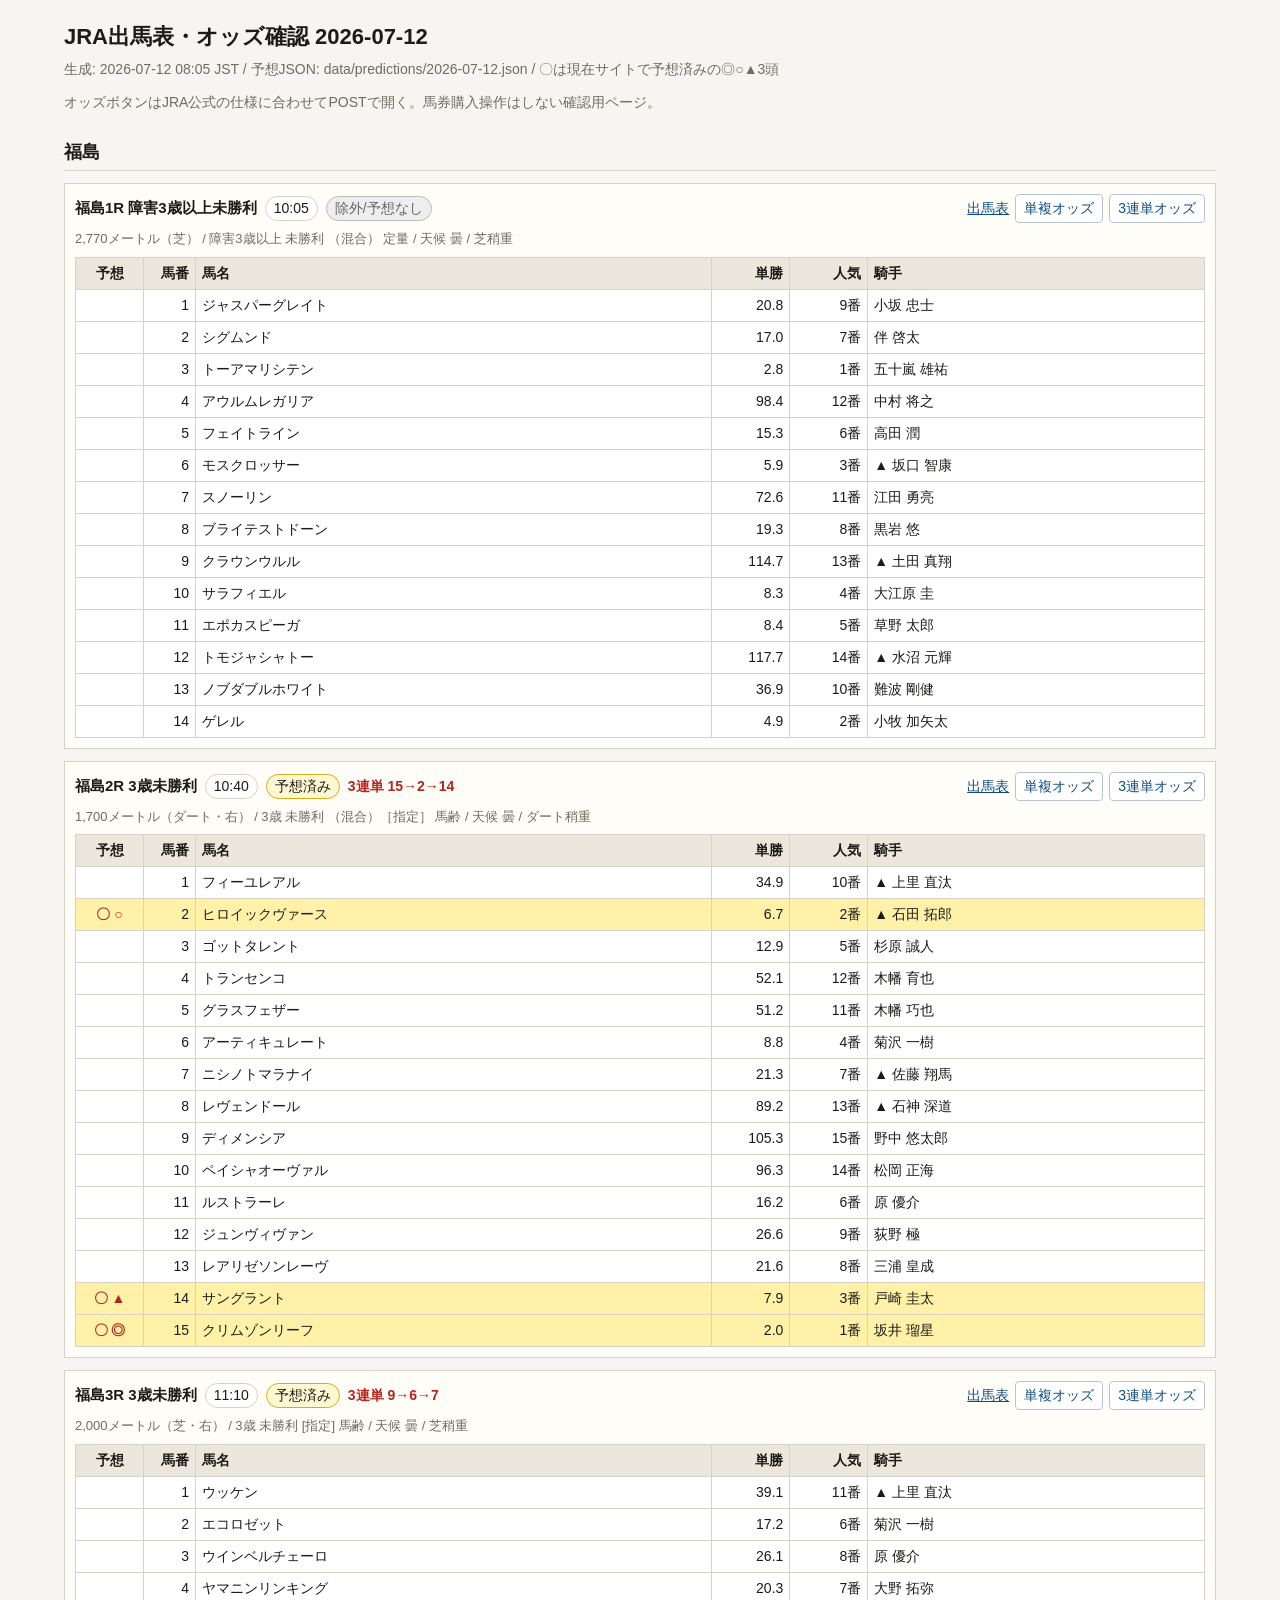
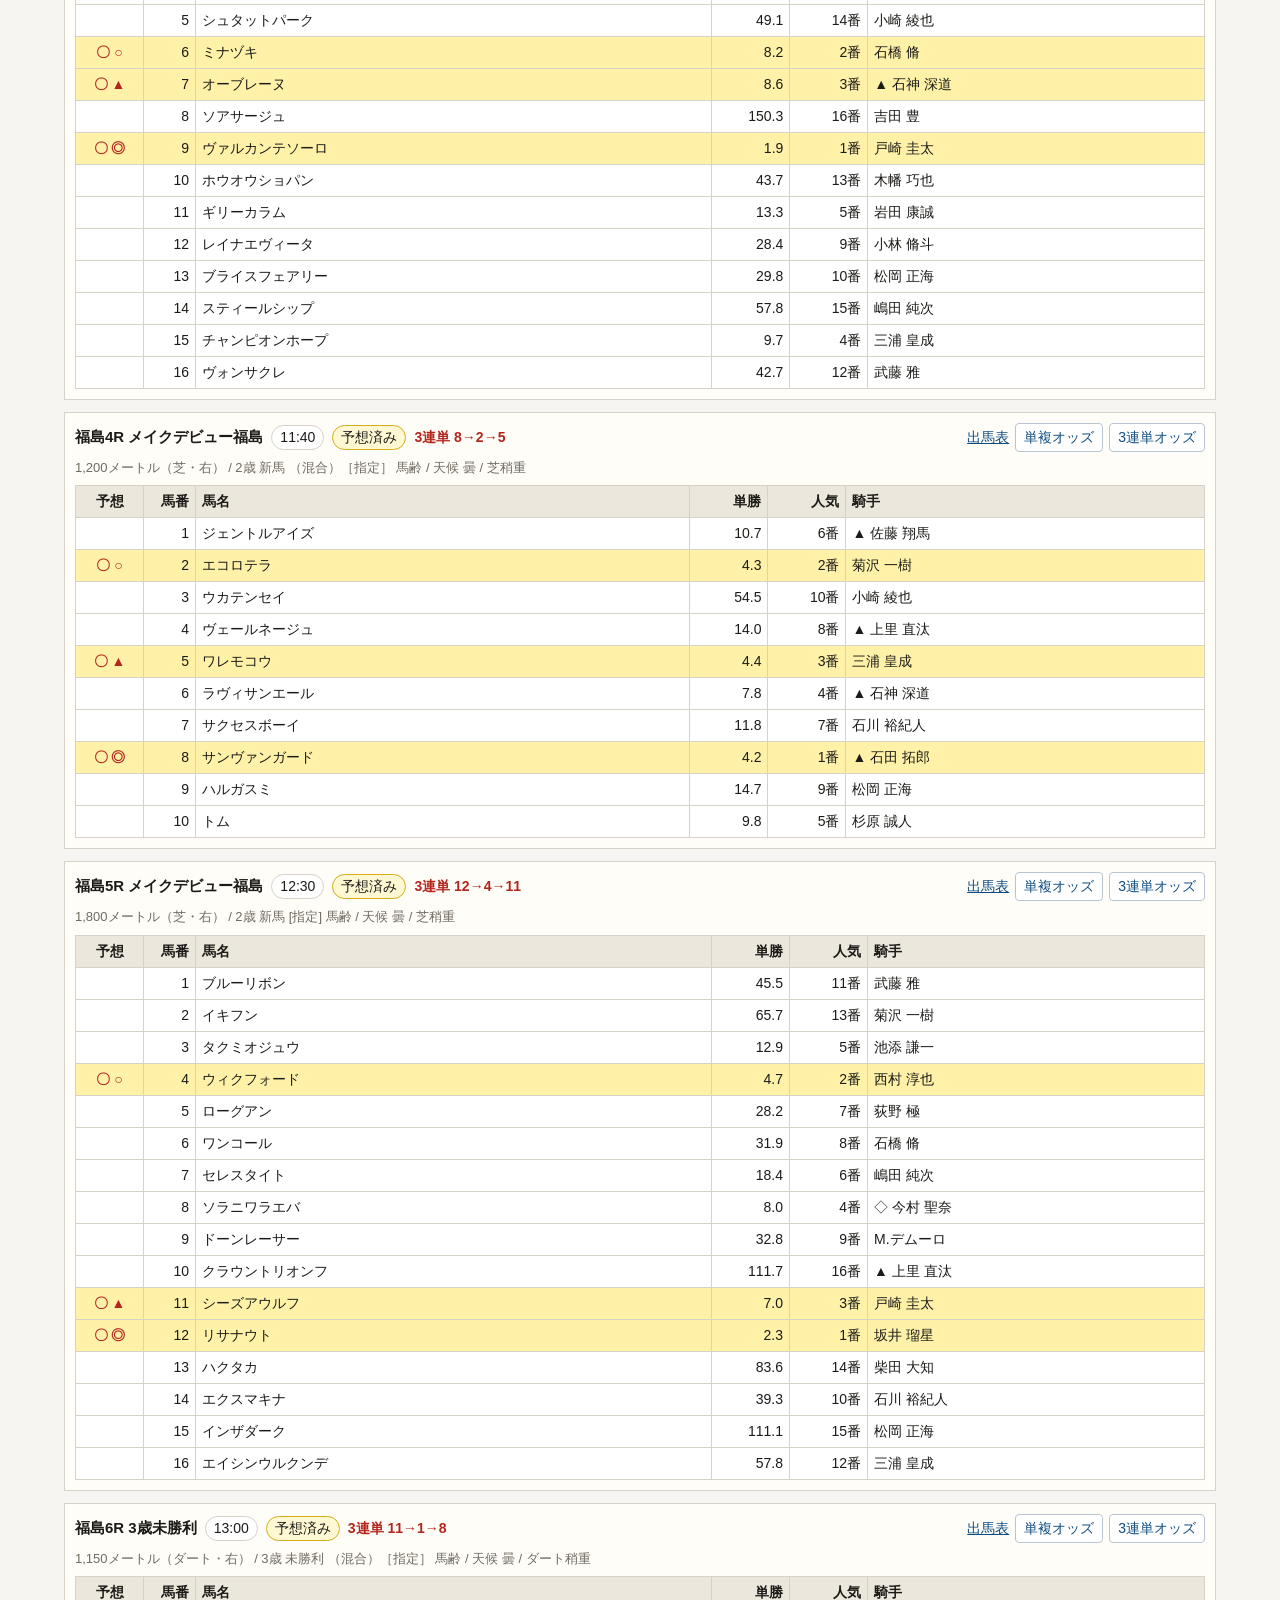
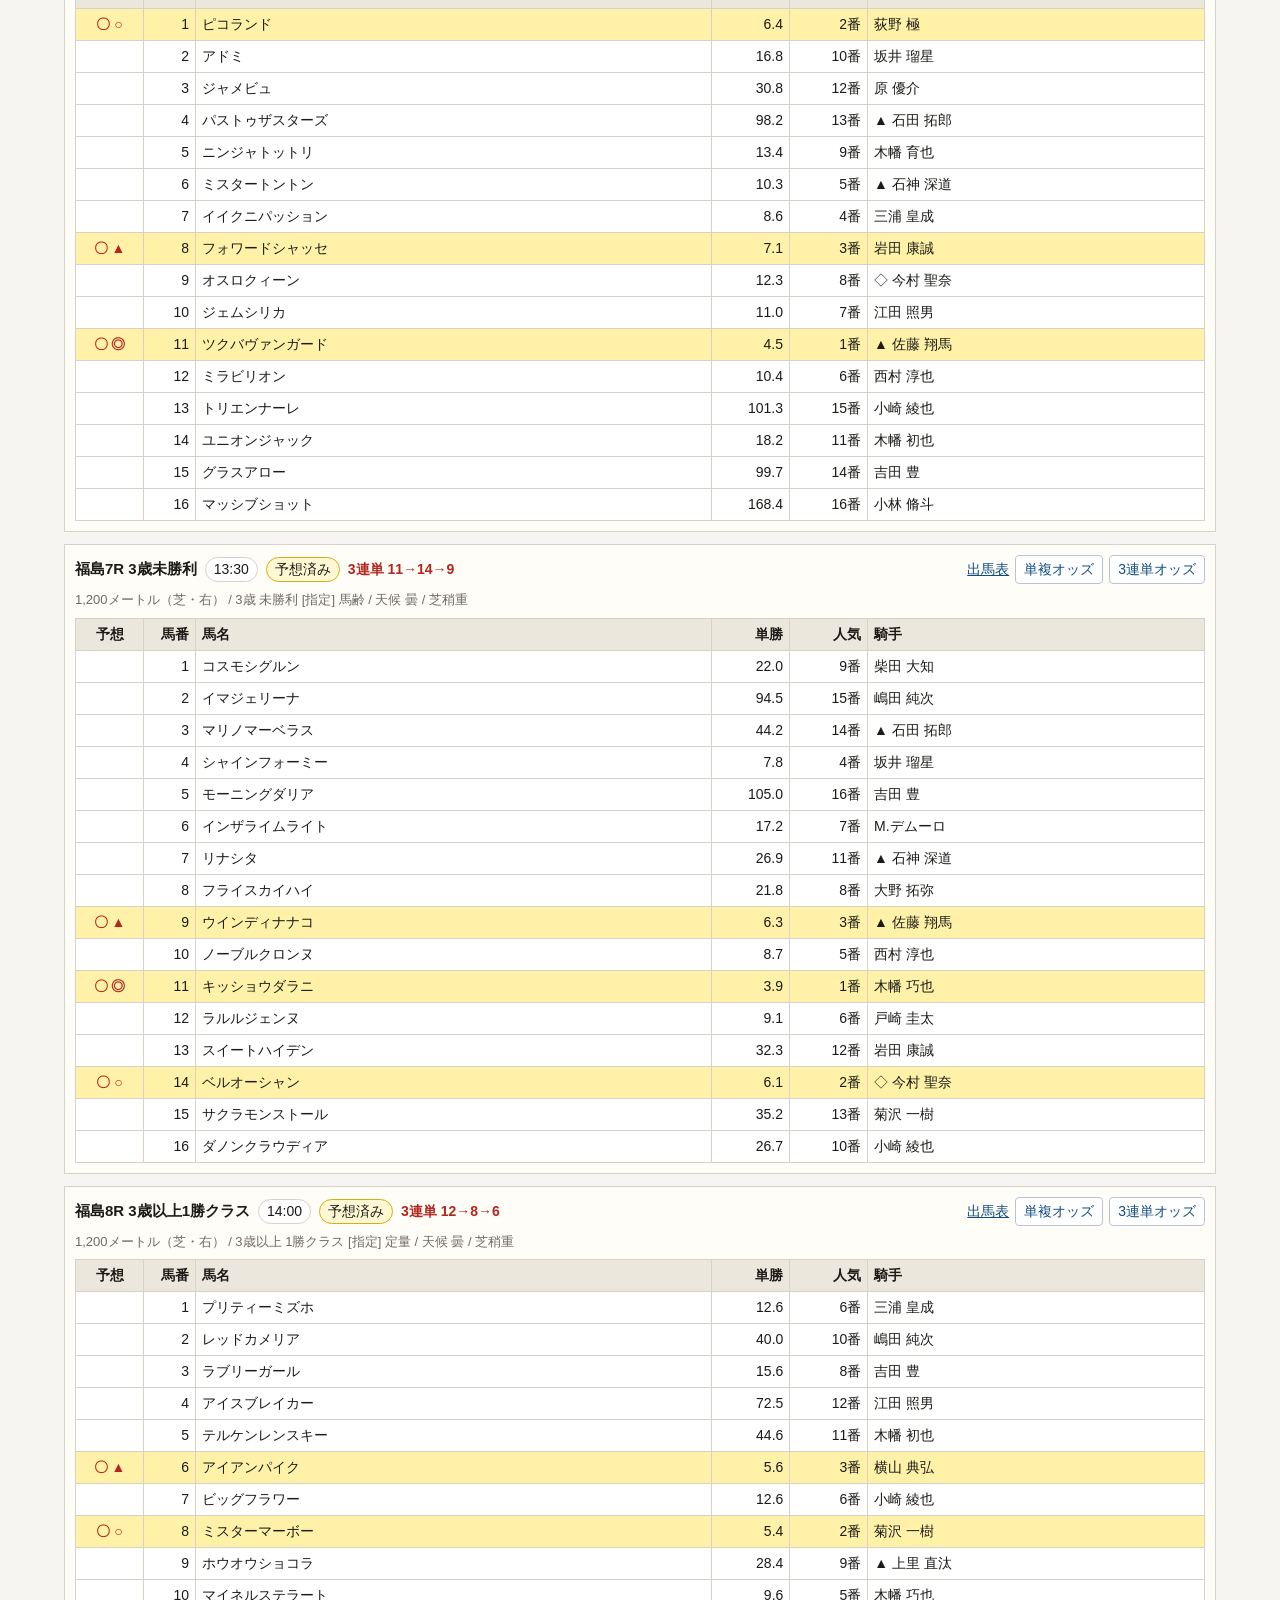
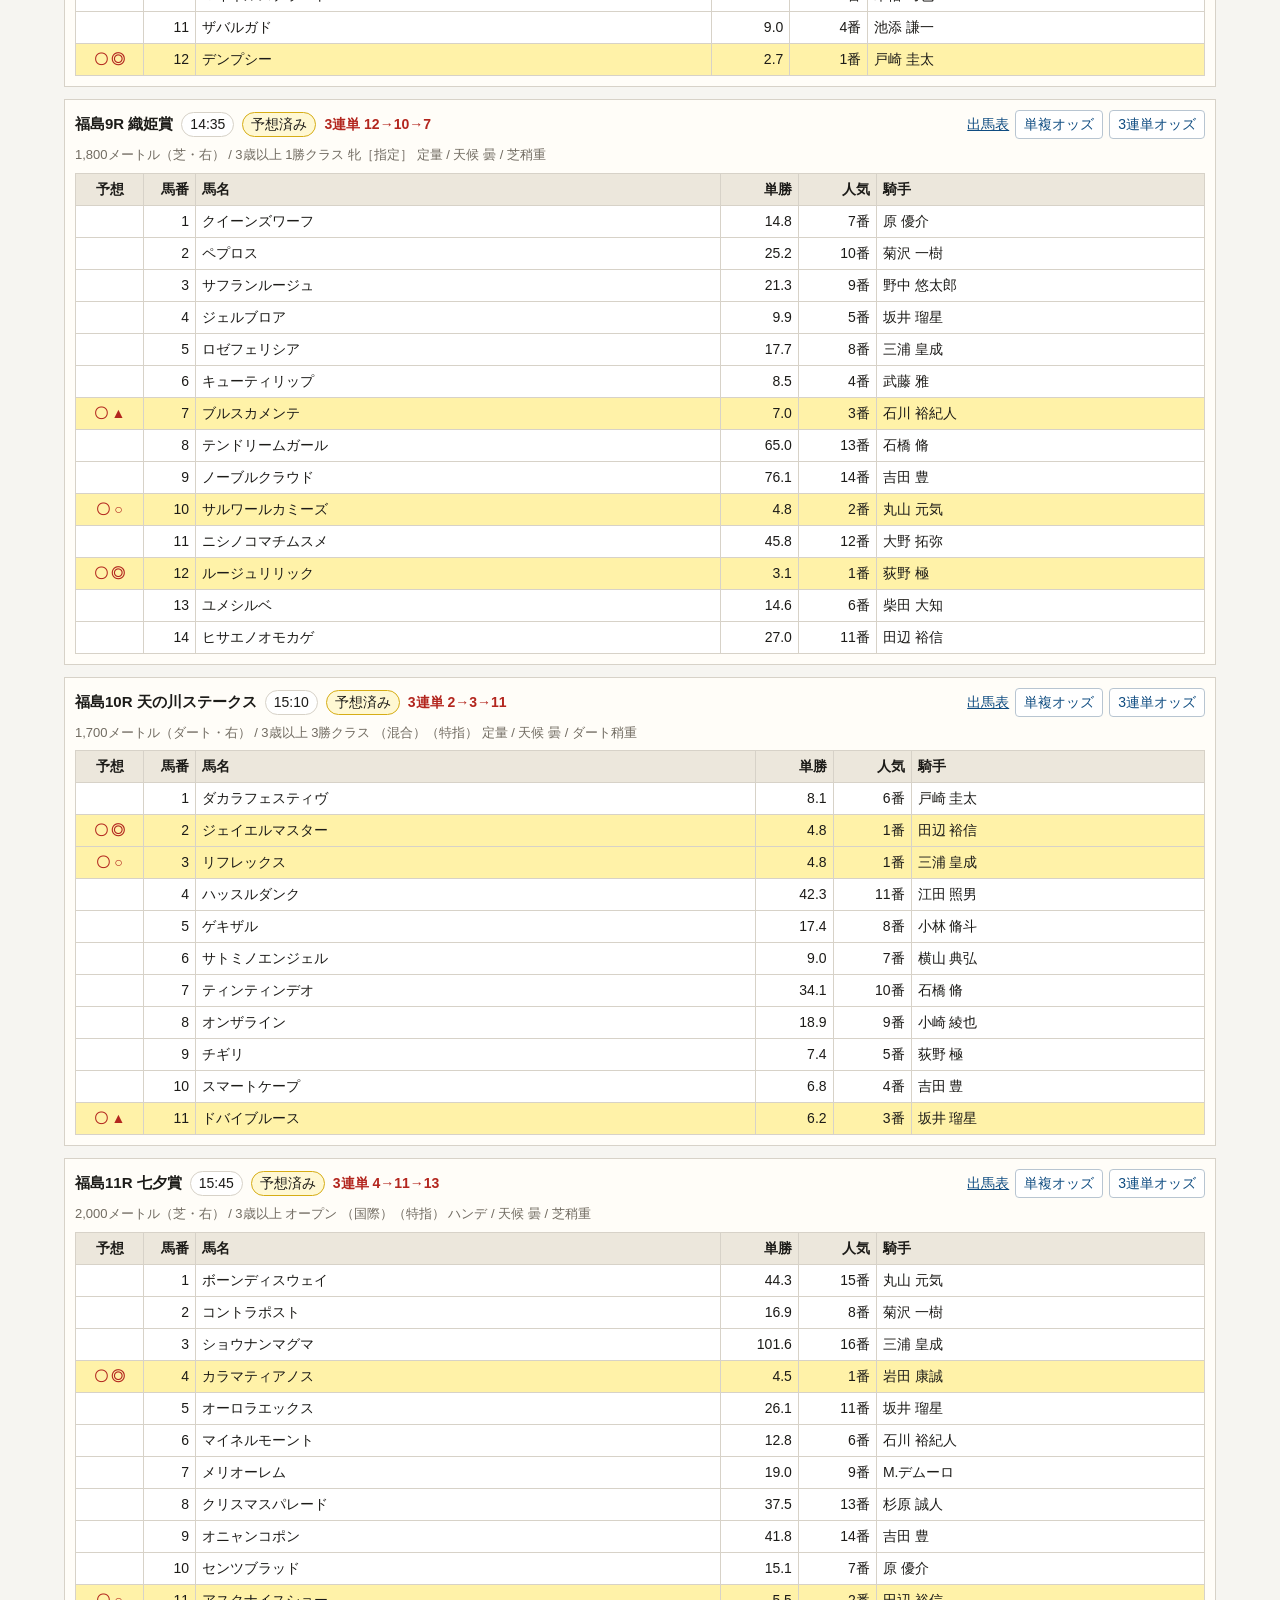
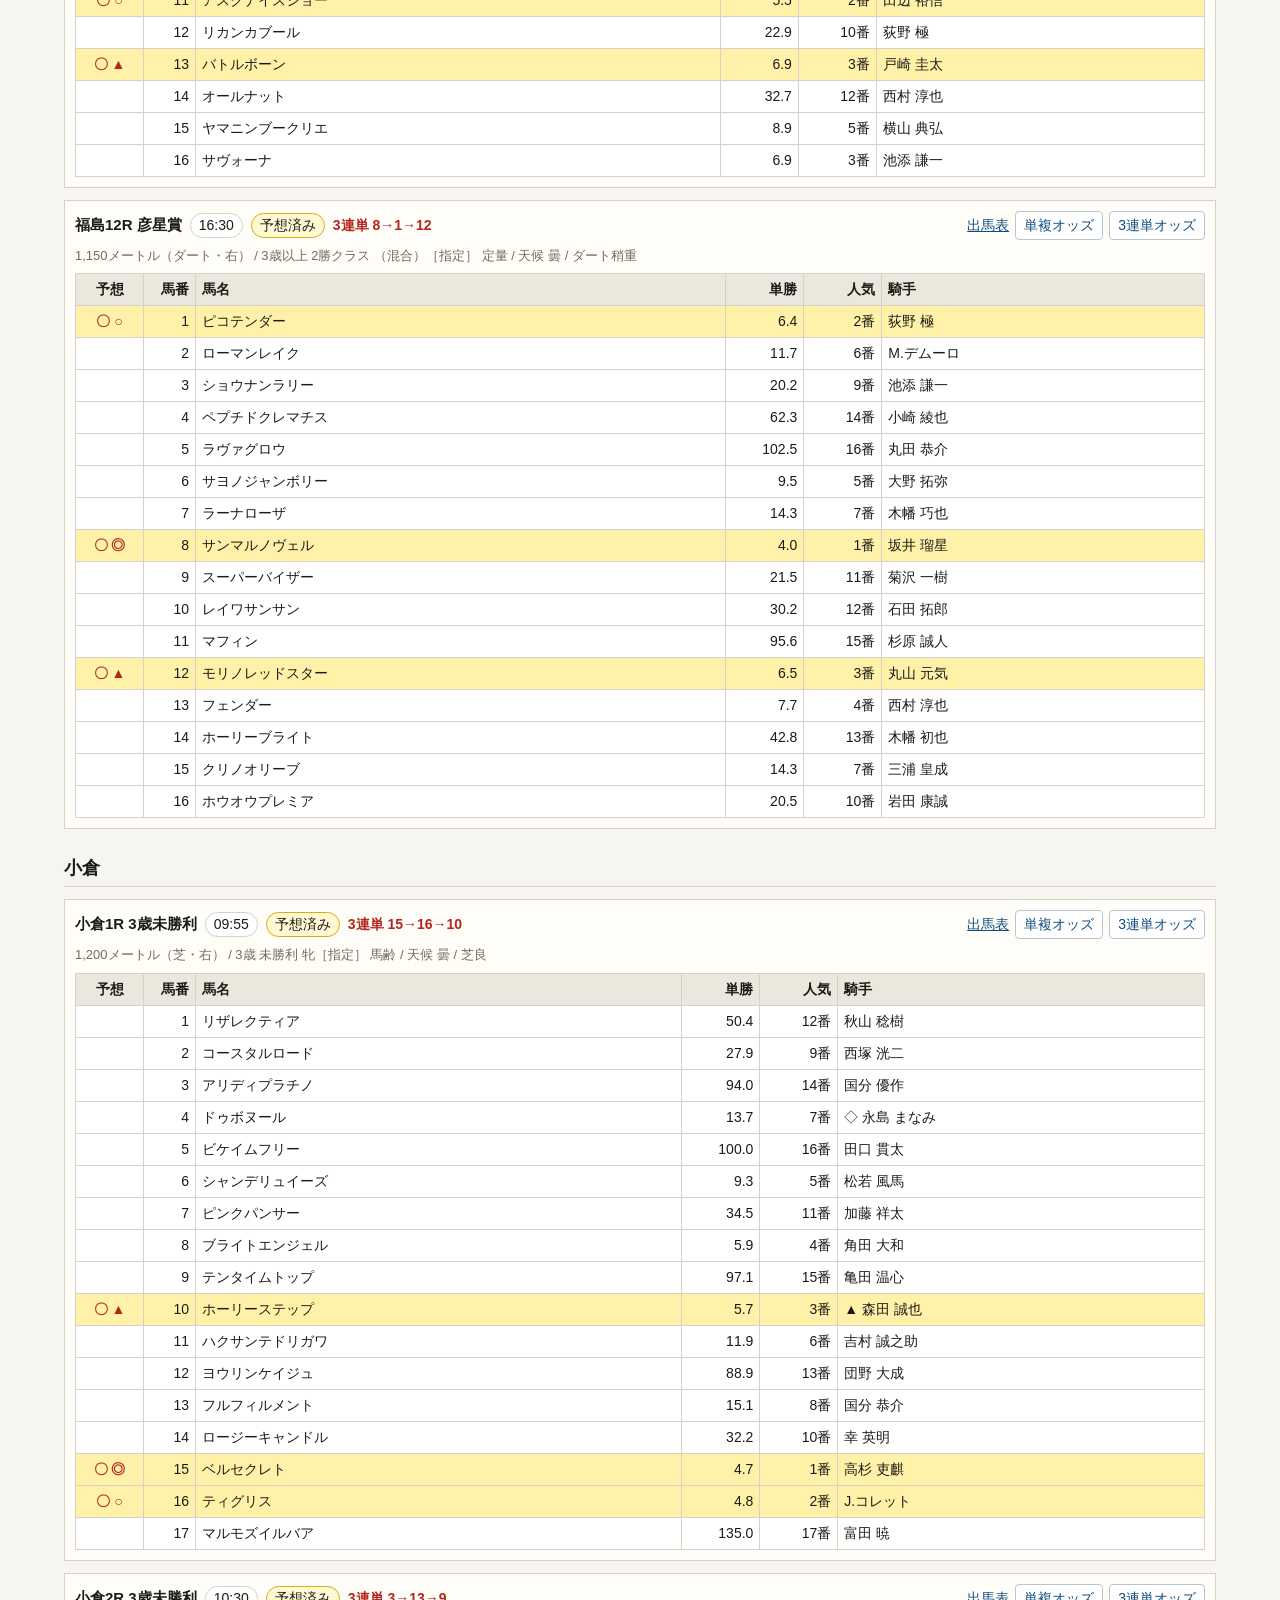
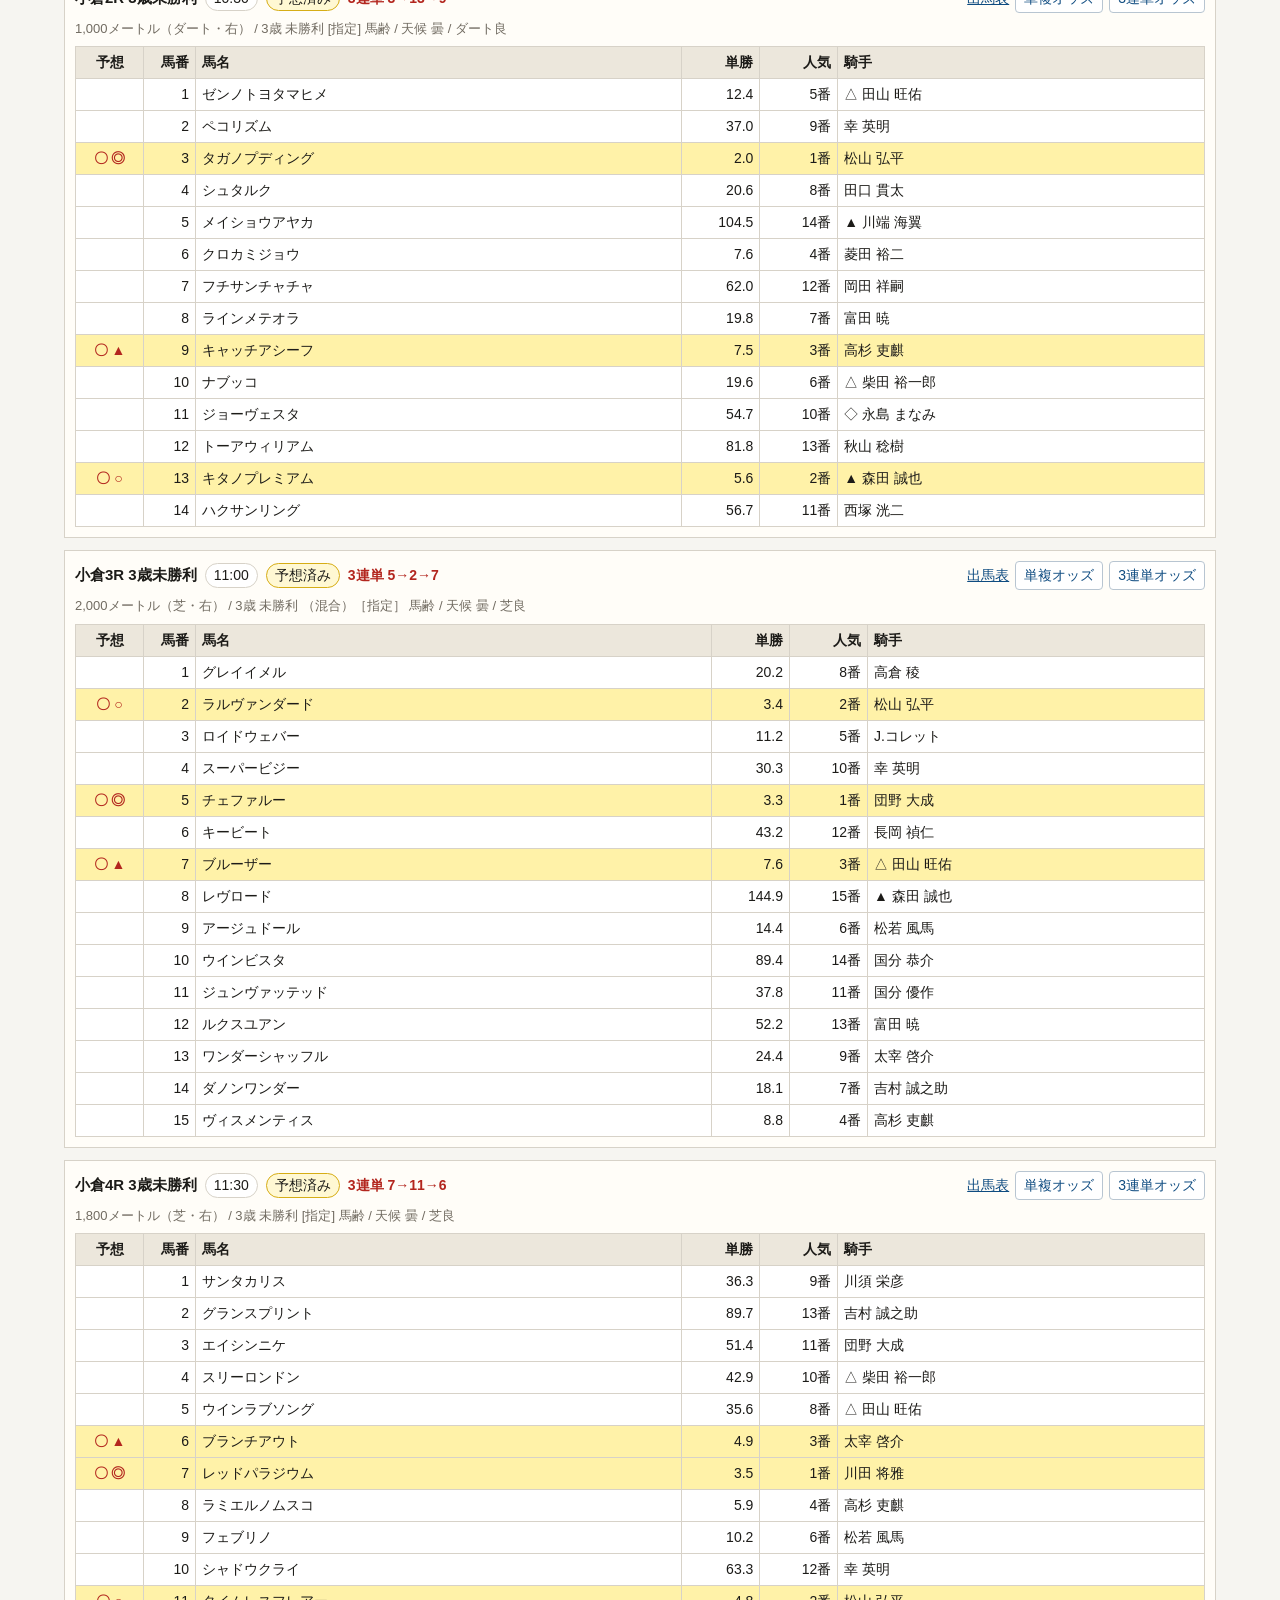
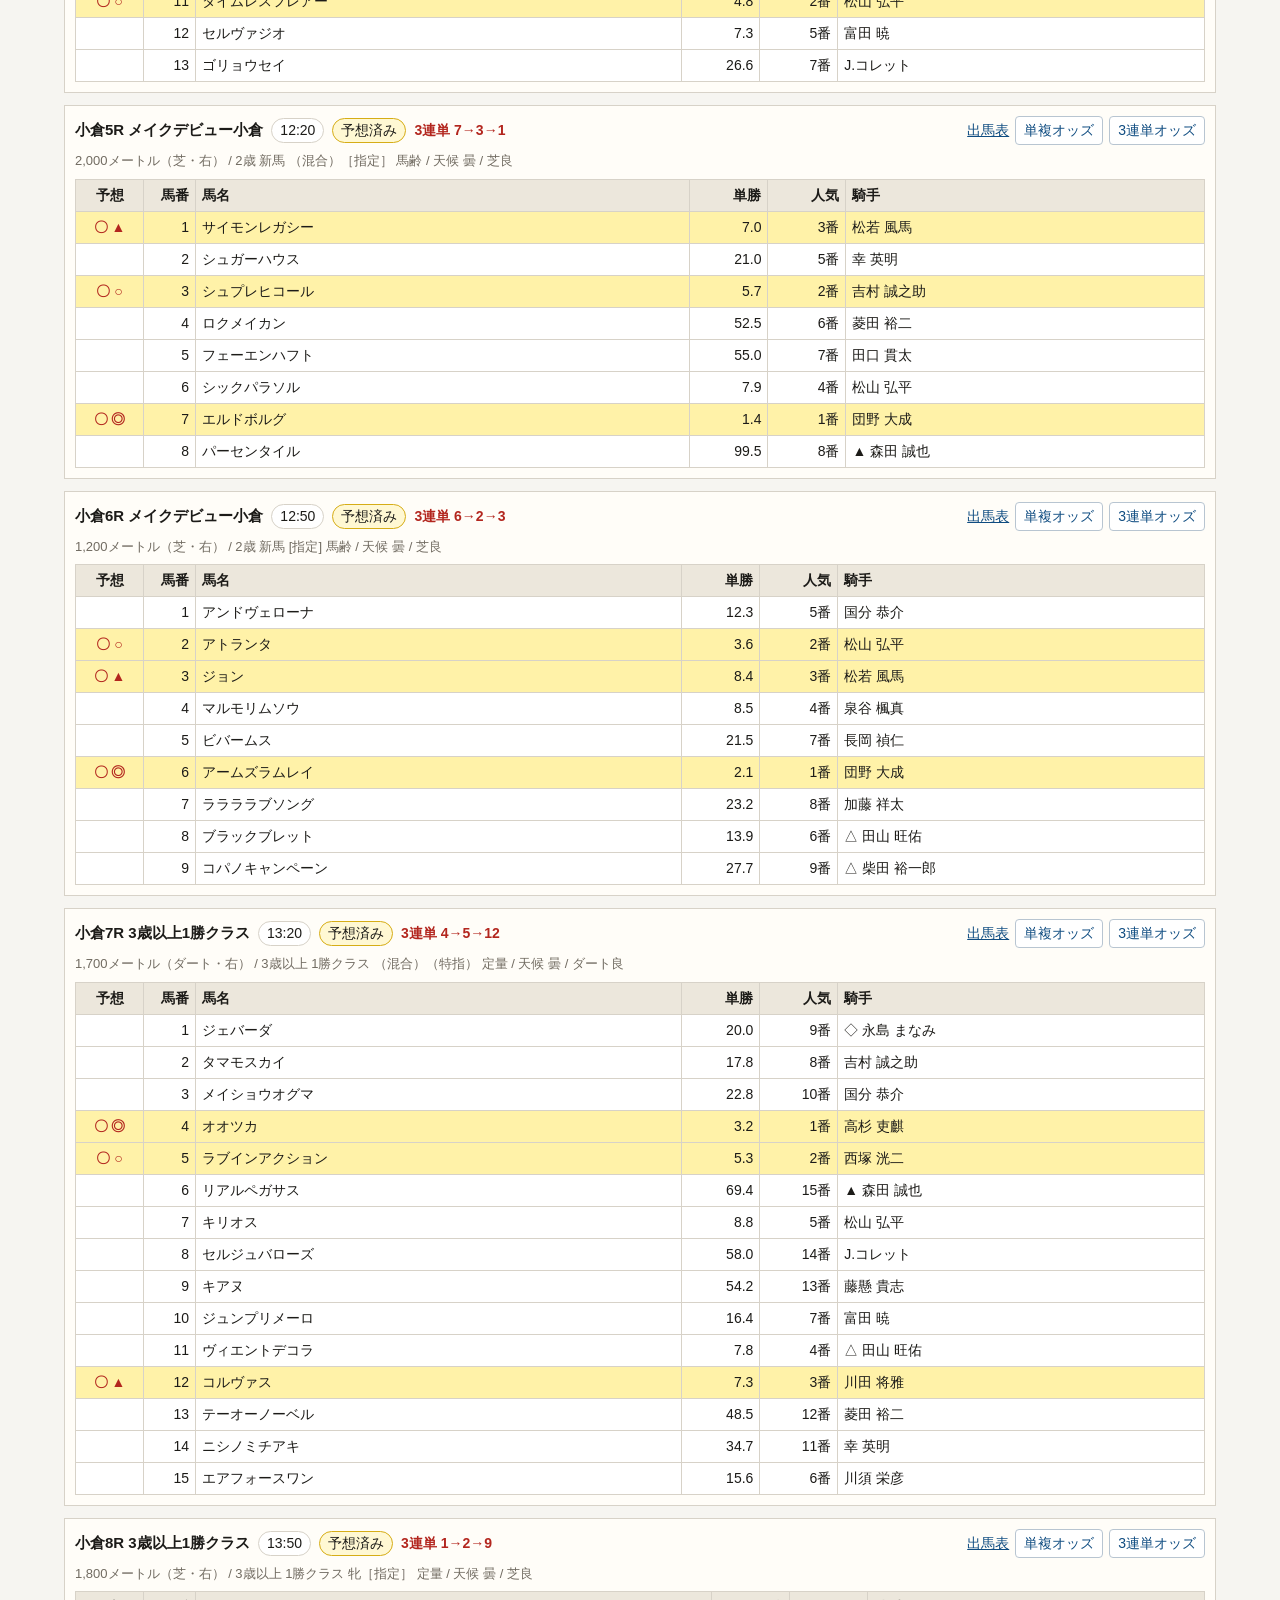
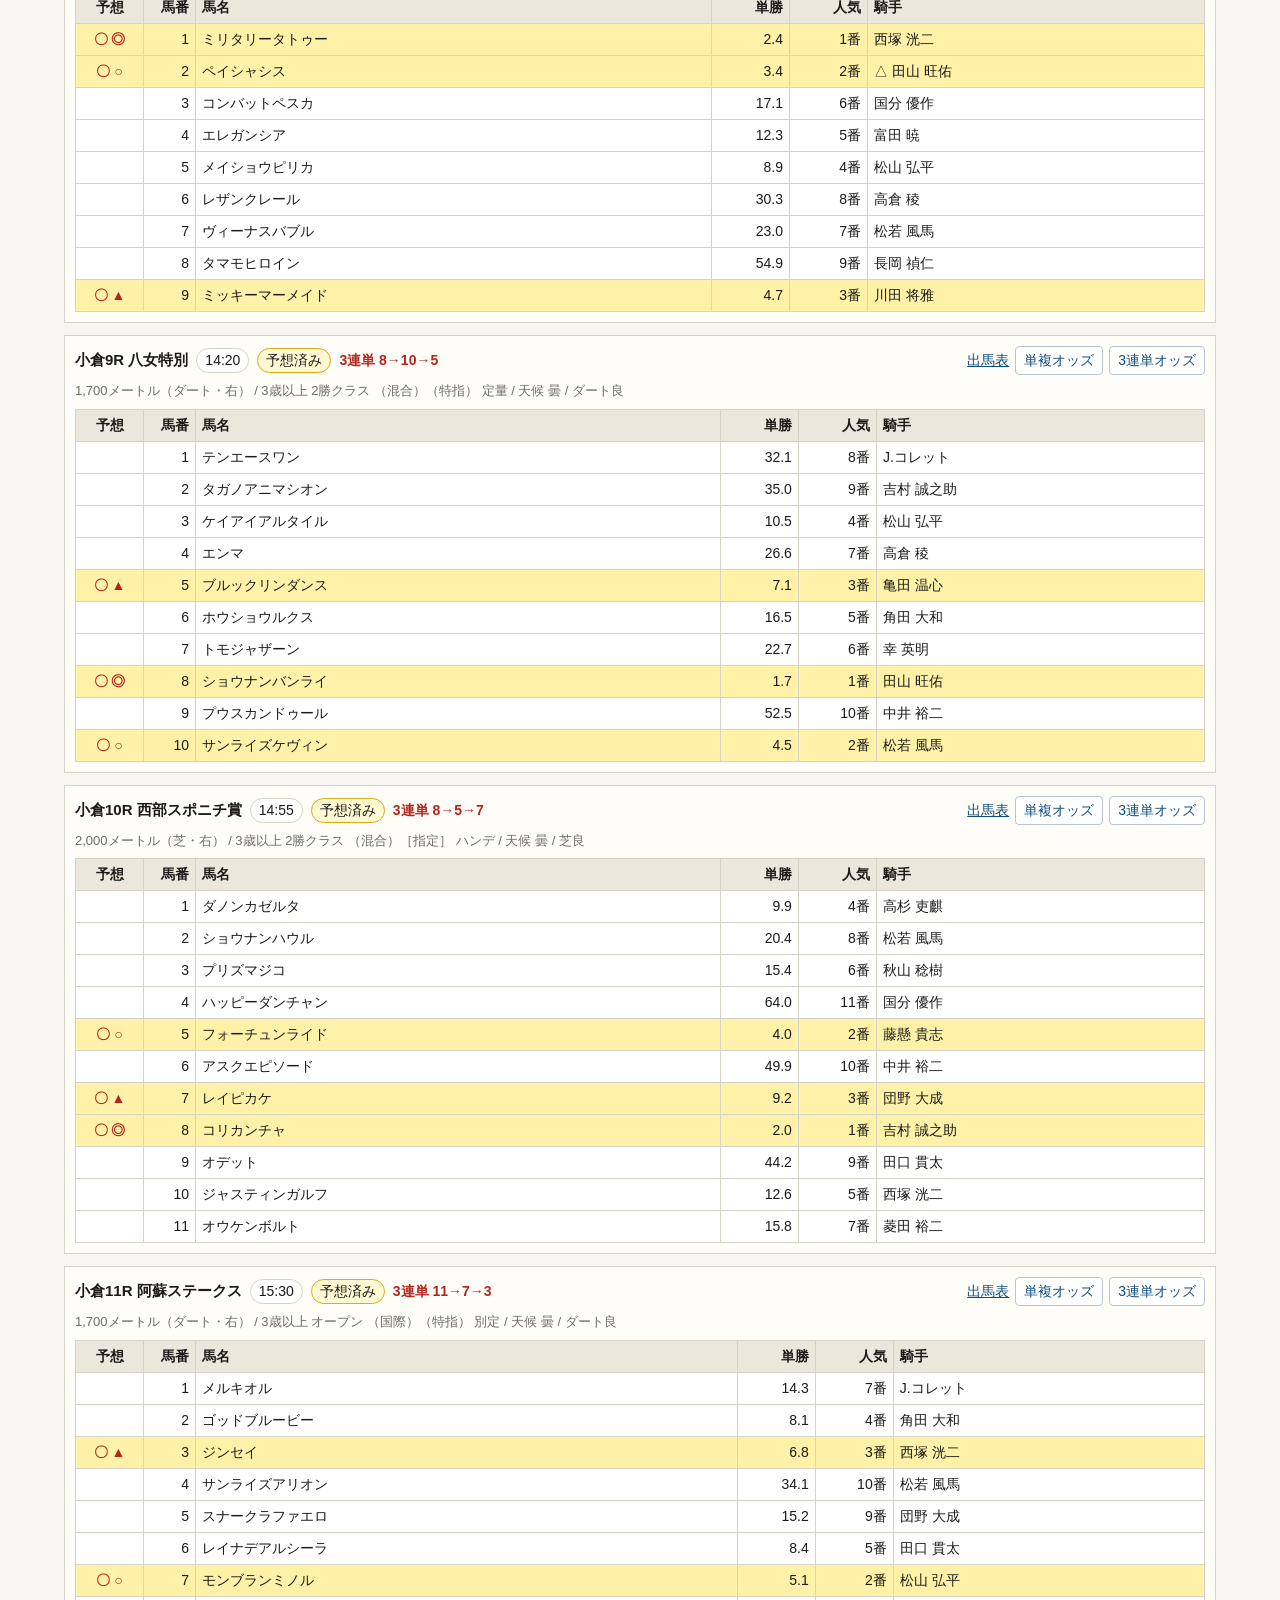
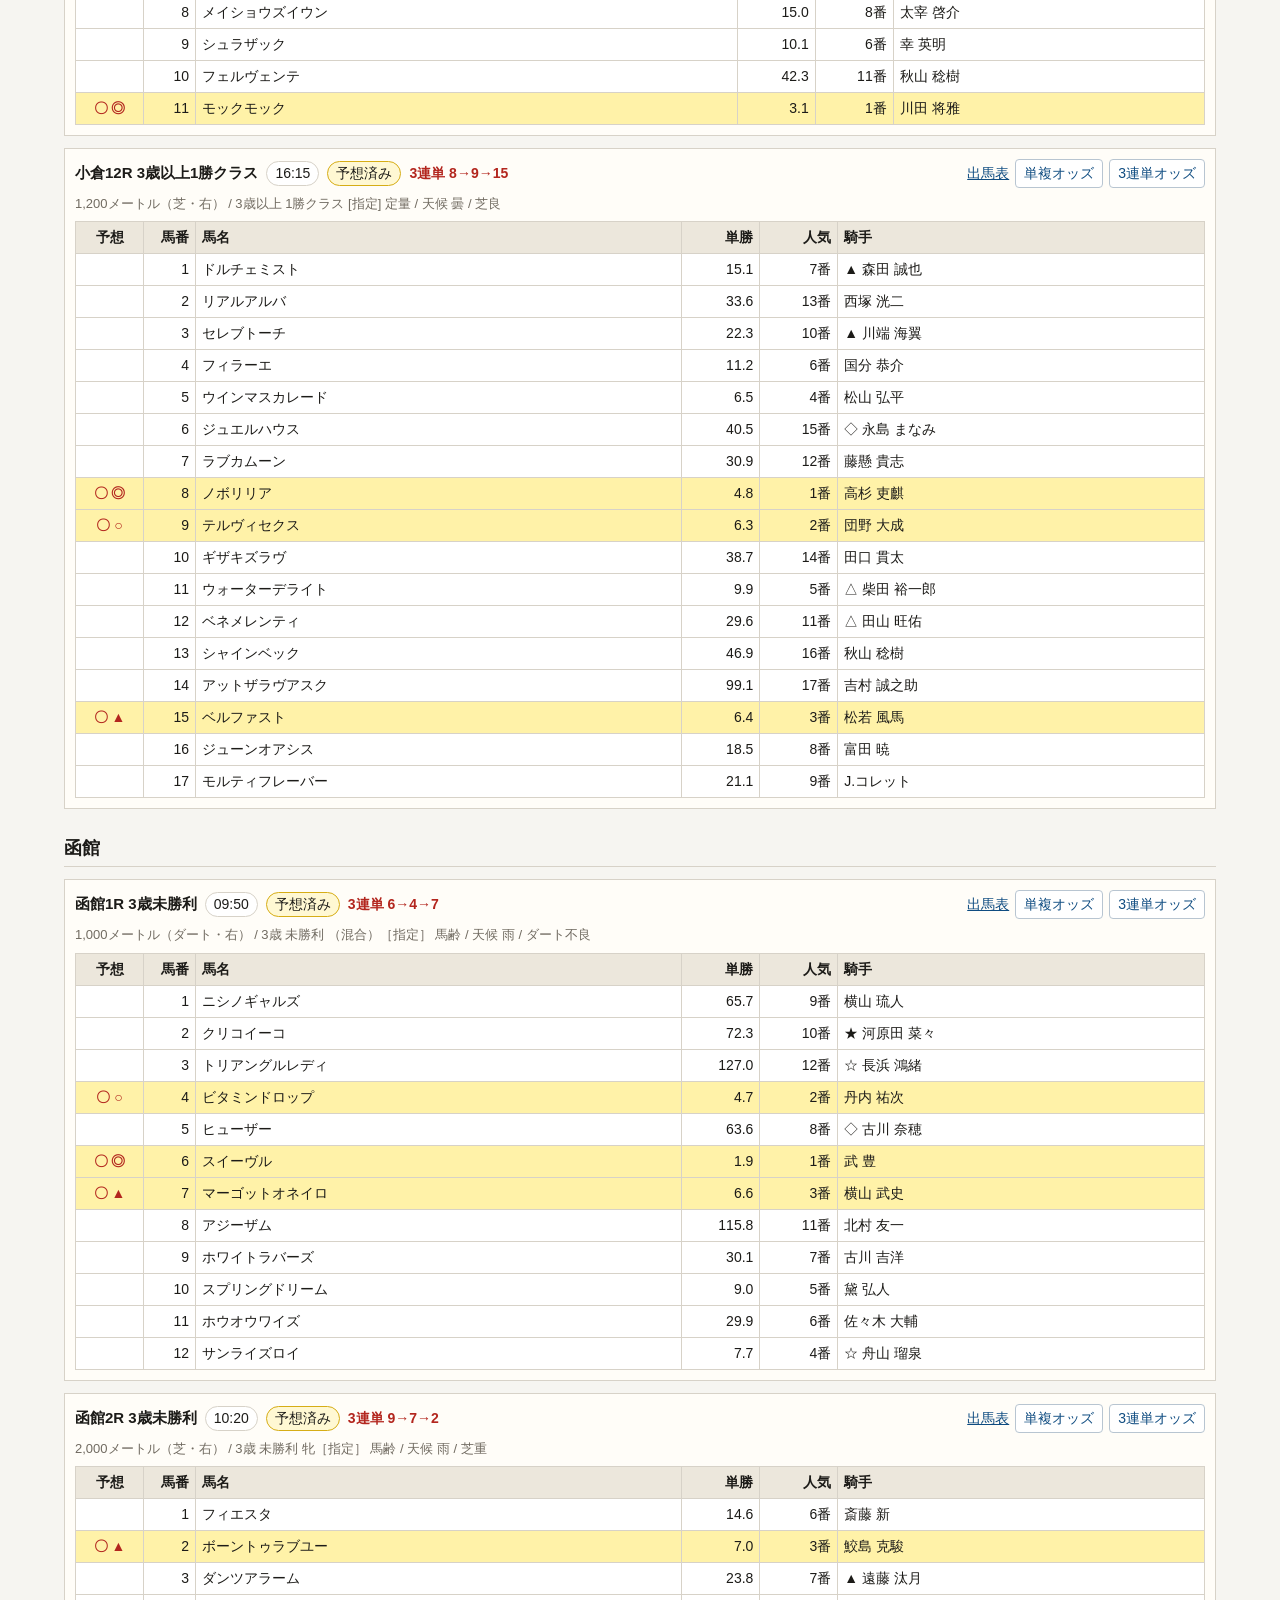
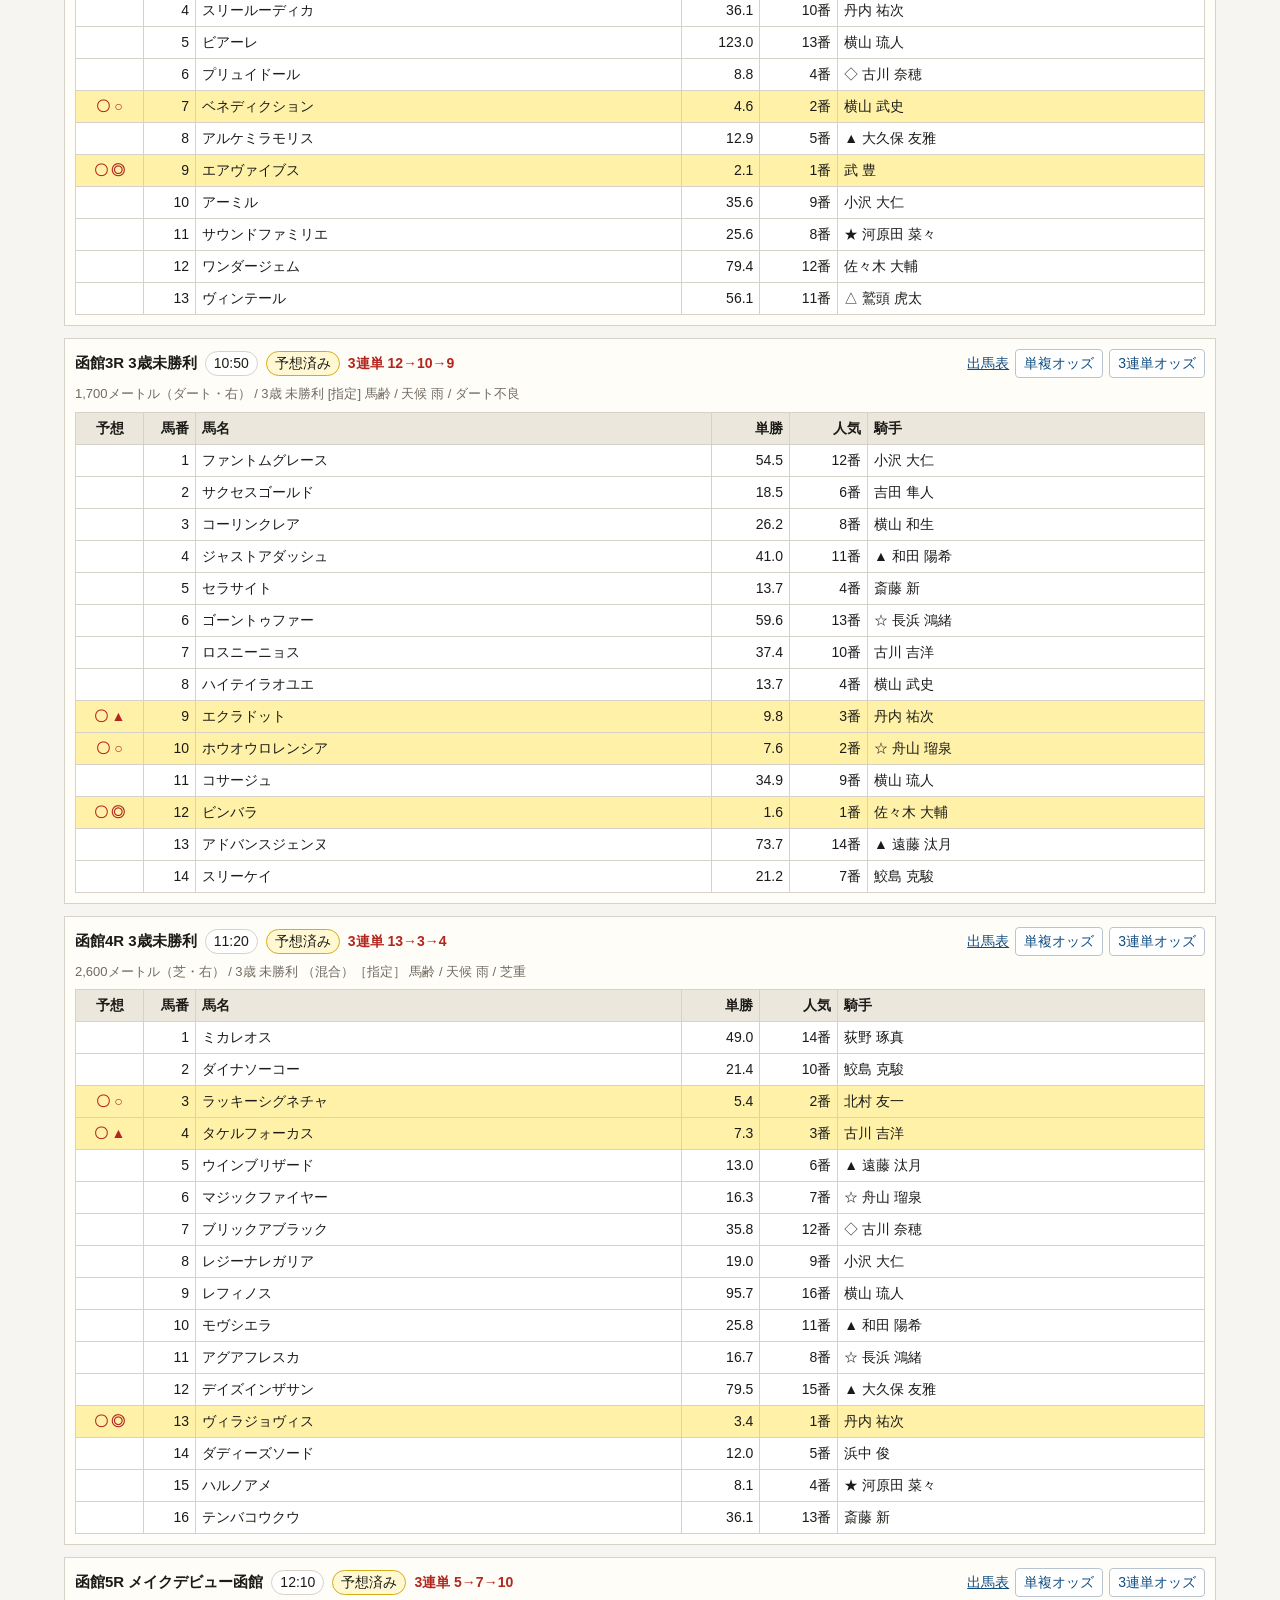
==== commit fad0bf5d: "Publish site from 2eb1c72a30019ec28a8c879416e64d6d2ad2bd25" ====
--- a/jra-entry-odds.html
+++ b/jra-entry-odds.html
@@ -3,851 +3,846 @@
 <head>
 <meta charset="utf-8">
 <meta name="viewport" content="width=device-width, initial-scale=1">
-<title>JRA出馬表・オッズ確認 2026-07-11</title>
+<title>JRA出馬表・オッズ確認 2026-07-12</title>
 <style>
 :root{color-scheme:light;--bg:#f6f5f1;--ink:#1c1b18;--line:#d7d2c8;--soft:#fffdf8;--mark:#fff2a8;--muted:#716b61;--accent:#b3261e}*{box-sizing:border-box}body{margin:0;background:var(--bg);color:var(--ink);font-family:-apple-system,BlinkMacSystemFont,'Segoe UI',sans-serif;font-size:14px;line-height:1.5}main{max-width:1180px;margin:0 auto;padding:20px 14px 40px}h1{font-size:22px;margin:0 0 6px}h2{font-size:18px;margin:26px 0 10px;border-bottom:1px solid var(--line);padding-bottom:4px}h3{font-size:15px;margin:0}.meta{color:var(--muted);margin:0 0 12px}.race{background:var(--soft);border:1px solid var(--line);margin:12px 0;padding:10px}.race-head{display:flex;gap:10px;align-items:center;justify-content:space-between;flex-wrap:wrap}.race-title{display:flex;gap:8px;align-items:baseline;flex-wrap:wrap}.badge{display:inline-block;border:1px solid var(--line);border-radius:999px;padding:1px 8px;background:#fff}.badge.pred{border-color:#d6ad16;background:#fff8d3}.badge.skip{border-color:#bbb;background:#eee;color:#666}.ticket{font-weight:700;color:var(--accent)}.links{display:flex;gap:6px;align-items:center;flex-wrap:wrap}a,button{font:inherit;color:#0f4c81}button{border:1px solid #b8c5d1;background:#fff;border-radius:4px;padding:3px 8px;cursor:pointer}.inline{display:inline}.muted{color:var(--muted)}table{width:100%;border-collapse:collapse;margin-top:8px;background:white}th,td{border:1px solid var(--line);padding:5px 6px;text-align:left;vertical-align:middle}th{background:#ece7dc;font-weight:700}.num{width:52px;text-align:right}.odds,.pop{width:78px;text-align:right}.pick{width:68px;text-align:center;font-weight:700}.picked td{background:var(--mark)}.pickmark{color:var(--accent);font-weight:800}.race-note{margin:6px 0 0;color:var(--muted);font-size:13px}@media(max-width:700px){main{padding:14px 8px}.race{padding:8px}th,td{padding:4px}.hide-sm{display:none}.race-head{align-items:flex-start}.links{width:100%}}
 </style>
 </head>
 <body><main>
-<h1>JRA出馬表・オッズ確認 2026-07-11</h1>
-<p class="meta">生成: 2026-07-11 08:18 JST / 予想JSON: data/predictions/2026-07-11.json / 〇は現在サイトで予想済みの◎○▲3頭</p>
+<h1>JRA出馬表・オッズ確認 2026-07-12</h1>
+<p class="meta">生成: 2026-07-12 08:05 JST / 予想JSON: data/predictions/2026-07-12.json / 〇は現在サイトで予想済みの◎○▲3頭</p>
 <p class="meta">オッズボタンはJRA公式の仕様に合わせてPOSTで開く。馬券購入操作はしない確認用ページ。</p>
 <h2>福島</h2>
 <section class="race">
 <div class="race-head">
-<div class="race-title"><h3>福島1R 障害3歳以上オープン</h3><span class="badge">10:05</span><span class="badge skip">除外/予想なし</span></div>
-<div class="links"><a href="https://www.jra.go.jp/JRADB/accessD.html?CNAME=pw01dde0103202602050120260711/3E" target="_blank" rel="noopener">出馬表</a><form class="inline" action="https://www.jra.go.jp/JRADB/accessO.html" method="post" target="_blank"><input type="hidden" name="CNAME" value="pw151ouS303202602050120260711Z/E1"><button type="submit">単複オッズ</button></form><form class="inline" action="https://www.jra.go.jp/JRADB/accessO.html" method="post" target="_blank"><input type="hidden" name="CNAME" value="pw158ouS303202602050120260711Z/7D"><button type="submit">3連単オッズ</button></form></div>
-</div>
-<p class="race-note">3,380メートル（芝） / 障害3歳以上 オープン （混合） 別定 / 天候 曇 / 芝良</p>
-<table>
-<thead><tr><th class="pick">予想</th><th class="num">馬番</th><th>馬名</th><th class="odds">単勝</th><th class="pop">人気</th><th class="hide-sm">騎手</th></tr></thead><tbody>
-<tr><td class="pick"></td><td class="num">1</td><td>ヒットアンドロール</td><td class="odds">17.1</td><td class="pop">7番</td><td class="hide-sm">小牧 加矢太</td></tr>
-<tr><td class="pick"></td><td class="num">2</td><td>ジーククローネ</td><td class="odds">11.7</td><td class="pop">5番</td><td class="hide-sm">草野 太郎</td></tr>
-<tr><td class="pick"></td><td class="num">3</td><td>トゥラッタッタ</td><td class="odds">2.8</td><td class="pop">1番</td><td class="hide-sm">五十嵐 雄祐</td></tr>
-<tr><td class="pick"></td><td class="num">4</td><td>ナックエルドラド</td><td class="odds">41.0</td><td class="pop">11番</td><td class="hide-sm">▲ 水沼 元輝</td></tr>
-<tr><td class="pick"></td><td class="num">5</td><td>フームスムート</td><td class="odds">17.5</td><td class="pop">8番</td><td class="hide-sm">難波 剛健</td></tr>
-<tr><td class="pick"></td><td class="num">6</td><td>シャンデルナゴル</td><td class="odds">5.4</td><td class="pop">3番</td><td class="hide-sm">中村 将之</td></tr>
-<tr><td class="pick"></td><td class="num">7</td><td>ネイチャーシップ</td><td class="odds">4.1</td><td class="pop">2番</td><td class="hide-sm">大江原 圭</td></tr>
-<tr><td class="pick"></td><td class="num">8</td><td>グラニットピーク</td><td class="odds">15.4</td><td class="pop">6番</td><td class="hide-sm">▲ 坂口 智康</td></tr>
-<tr><td class="pick"></td><td class="num">9</td><td>タマモエース</td><td class="odds">10.1</td><td class="pop">4番</td><td class="hide-sm">高田 潤</td></tr>
-<tr><td class="pick"></td><td class="num">10</td><td>コスモチプリア</td><td class="odds">20.7</td><td class="pop">9番</td><td class="hide-sm">伴 啓太</td></tr>
-<tr><td class="pick"></td><td class="num">11</td><td>クラウンセト</td><td class="odds">26.2</td><td class="pop">10番</td><td class="hide-sm">金子 光希</td></tr>
-</tbody></table>
-</section>
-<section class="race">
-<div class="race-head">
-<div class="race-title"><h3>福島2R 3歳未勝利</h3><span class="badge">10:40</span><span class="badge pred">予想済み</span><span class="ticket">3連単 6→5→3</span></div>
-<div class="links"><a href="https://www.jra.go.jp/JRADB/accessD.html?CNAME=pw01dde0103202602050220260711/F3" target="_blank" rel="noopener">出馬表</a><form class="inline" action="https://www.jra.go.jp/JRADB/accessO.html" method="post" target="_blank"><input type="hidden" name="CNAME" value="pw151ouS303202602050220260711Z/96"><button type="submit">単複オッズ</button></form><form class="inline" action="https://www.jra.go.jp/JRADB/accessO.html" method="post" target="_blank"><input type="hidden" name="CNAME" value="pw158ouS303202602050220260711Z/32"><button type="submit">3連単オッズ</button></form></div>
-</div>
-<p class="race-note">1,700メートル（ダート・右） / 3歳 未勝利 牝［指定］ 馬齢 / 天候 曇 / ダート良</p>
-<table>
-<thead><tr><th class="pick">予想</th><th class="num">馬番</th><th>馬名</th><th class="odds">単勝</th><th class="pop">人気</th><th class="hide-sm">騎手</th></tr></thead><tbody>
-<tr><td class="pick"></td><td class="num">1</td><td>ワイルドミュール</td><td class="odds">9.2</td><td class="pop">4番</td><td class="hide-sm">荻野 極</td></tr>
-<tr><td class="pick"></td><td class="num">2</td><td>ビレッジルイーザ</td><td class="odds">11.8</td><td class="pop">5番</td><td class="hide-sm">▲ 佐藤 翔馬</td></tr>
-<tr class="picked"><td class="pick"><span class="pickmark">〇 ▲</span></td><td class="num">3</td><td>エルミー</td><td class="odds">7.0</td><td class="pop">3番</td><td class="hide-sm">三浦 皇成</td></tr>
-<tr><td class="pick"></td><td class="num">4</td><td>イセッセイ</td><td class="odds">109.2</td><td class="pop">14番</td><td class="hide-sm">小林 脩斗</td></tr>
-<tr class="picked"><td class="pick"><span class="pickmark">〇 ○</span></td><td class="num">5</td><td>タマモチョコチップ</td><td class="odds">4.8</td><td class="pop">2番</td><td class="hide-sm">菊沢 一樹</td></tr>
-<tr class="picked"><td class="pick"><span class="pickmark">〇 ◎</span></td><td class="num">6</td><td>サイモンセレーノ</td><td class="odds">2.3</td><td class="pop">1番</td><td class="hide-sm">▲ 石神 深道</td></tr>
-<tr><td class="pick"></td><td class="num">7</td><td>キミガハマ</td><td class="odds">32.7</td><td class="pop">10番</td><td class="hide-sm">小崎 綾也</td></tr>
-<tr><td class="pick"></td><td class="num">8</td><td>アルバニクス</td><td class="odds">111.8</td><td class="pop">15番</td><td class="hide-sm">▲ 上里 直汰</td></tr>
-<tr><td class="pick"></td><td class="num">9</td><td>アインプロージット</td><td class="odds">29.7</td><td class="pop">9番</td><td class="hide-sm">坂井 瑠星</td></tr>
-<tr><td class="pick"></td><td class="num">10</td><td>ベアエクスプレス</td><td class="odds">58.9</td><td class="pop">11番</td><td class="hide-sm">松岡 正海</td></tr>
-<tr><td class="pick"></td><td class="num">11</td><td>ゼフィリア</td><td class="odds">22.5</td><td class="pop">7番</td><td class="hide-sm">原 優介</td></tr>
-<tr><td class="pick"></td><td class="num">12</td><td>ホウライブラック</td><td class="odds">27.6</td><td class="pop">8番</td><td class="hide-sm">▲ 石田 拓郎</td></tr>
-<tr><td class="pick"></td><td class="num">13</td><td>メイショウミズホ</td><td class="odds">91.7</td><td class="pop">12番</td><td class="hide-sm">大野 拓弥</td></tr>
-<tr><td class="pick"></td><td class="num">14</td><td>セイスイカルメン</td><td class="odds">92.6</td><td class="pop">13番</td><td class="hide-sm">木幡 巧也</td></tr>
-<tr><td class="pick"></td><td class="num">15</td><td>アジュアカレンツ</td><td class="odds">11.8</td><td class="pop">5番</td><td class="hide-sm">武藤 雅</td></tr>
-</tbody></table>
-</section>
-<section class="race">
-<div class="race-head">
-<div class="race-title"><h3>福島3R 2歳未勝利</h3><span class="badge">11:10</span><span class="badge skip">除外/予想なし</span></div>
-<div class="links"><a href="https://www.jra.go.jp/JRADB/accessD.html?CNAME=pw01dde0103202602050320260711/A8" target="_blank" rel="noopener">出馬表</a><form class="inline" action="https://www.jra.go.jp/JRADB/accessO.html" method="post" target="_blank"><input type="hidden" name="CNAME" value="pw151ouS303202602050320260711Z/4B"><button type="submit">単複オッズ</button></form><form class="inline" action="https://www.jra.go.jp/JRADB/accessO.html" method="post" target="_blank"><input type="hidden" name="CNAME" value="pw158ouS303202602050320260711Z/E7"><button type="submit">3連単オッズ</button></form></div>
-</div>
-<p class="race-note">1,800メートル（芝・右） / 2歳 未勝利 （混合）［指定］ 馬齢 / 天候 曇 / 芝良</p>
-<table>
-<thead><tr><th class="pick">予想</th><th class="num">馬番</th><th>馬名</th><th class="odds">単勝</th><th class="pop">人気</th><th class="hide-sm">騎手</th></tr></thead><tbody>
-<tr><td class="pick"></td><td class="num">1</td><td>レオンティウス</td><td class="odds">3.6</td><td class="pop">1番</td><td class="hide-sm">丸山 元気</td></tr>
-<tr><td class="pick"></td><td class="num">2</td><td>ペアスターロード</td><td class="odds">6.2</td><td class="pop">4番</td><td class="hide-sm">戸崎 圭太</td></tr>
-<tr><td class="pick"></td><td class="num">3</td><td>ジーティーフクジ</td><td class="odds">73.6</td><td class="pop">12番</td><td class="hide-sm">▲ 上里 直汰</td></tr>
-<tr><td class="pick"></td><td class="num">4</td><td>トーセンマスラオ</td><td class="odds">5.6</td><td class="pop">2番</td><td class="hide-sm">菊沢 一樹</td></tr>
-<tr><td class="pick"></td><td class="num">5</td><td>マイネルリコルディ</td><td class="odds">10.8</td><td class="pop">6番</td><td class="hide-sm">原 優介</td></tr>
-<tr><td class="pick"></td><td class="num">6</td><td>タイセイアドーレ</td><td class="odds">29.8</td><td class="pop">9番</td><td class="hide-sm">▲ 石田 拓郎</td></tr>
-<tr><td class="pick"></td><td class="num">7</td><td>オーケーマドンナ</td><td class="odds">59.2</td><td class="pop">11番</td><td class="hide-sm">木幡 巧也</td></tr>
-<tr><td class="pick"></td><td class="num">8</td><td>シアルナーレ</td><td class="odds">5.8</td><td class="pop">3番</td><td class="hide-sm">坂井 瑠星</td></tr>
-<tr><td class="pick"></td><td class="num">9</td><td>キャピタルストーン</td><td class="odds">6.6</td><td class="pop">5番</td><td class="hide-sm">大野 拓弥</td></tr>
-<tr><td class="pick"></td><td class="num">10</td><td>ジュネストレイル</td><td class="odds">49.3</td><td class="pop">10番</td><td class="hide-sm">荻野 極</td></tr>
-<tr><td class="pick"></td><td class="num">11</td><td>コールドスリープ</td><td class="odds">94.3</td><td class="pop">14番</td><td class="hide-sm">▲ 佐藤 翔馬</td></tr>
-<tr><td class="pick"></td><td class="num">12</td><td>シャインラブ</td><td class="odds">20.2</td><td class="pop">8番</td><td class="hide-sm">丸田 恭介</td></tr>
-<tr><td class="pick"></td><td class="num">13</td><td>モーモーゼロ</td><td class="odds">90.2</td><td class="pop">13番</td><td class="hide-sm">▲ 石神 深道</td></tr>
-<tr><td class="pick"></td><td class="num">14</td><td>コスモシグナス</td><td class="odds">14.2</td><td class="pop">7番</td><td class="hide-sm">石川 裕紀人</td></tr>
-</tbody></table>
-</section>
-<section class="race">
-<div class="race-head">
-<div class="race-title"><h3>福島4R 3歳未勝利</h3><span class="badge">11:40</span><span class="badge pred">予想済み</span><span class="ticket">3連単 4→5→13</span></div>
-<div class="links"><a href="https://www.jra.go.jp/JRADB/accessD.html?CNAME=pw01dde0103202602050420260711/5D" target="_blank" rel="noopener">出馬表</a><form class="inline" action="https://www.jra.go.jp/JRADB/accessO.html" method="post" target="_blank"><input type="hidden" name="CNAME" value="pw151ouS303202602050420260711Z/00"><button type="submit">単複オッズ</button></form><form class="inline" action="https://www.jra.go.jp/JRADB/accessO.html" method="post" target="_blank"><input type="hidden" name="CNAME" value="pw158ouS303202602050420260711Z/9C"><button type="submit">3連単オッズ</button></form></div>
-</div>
-<p class="race-note">1,700メートル（ダート・右） / 3歳 未勝利 [指定] 馬齢 / 天候 曇 / ダート良</p>
-<table>
-<thead><tr><th class="pick">予想</th><th class="num">馬番</th><th>馬名</th><th class="odds">単勝</th><th class="pop">人気</th><th class="hide-sm">騎手</th></tr></thead><tbody>
-<tr><td class="pick"></td><td class="num">1</td><td>ロードプレリュード</td><td class="odds">11.8</td><td class="pop">6番</td><td class="hide-sm">木幡 巧也</td></tr>
-<tr><td class="pick"></td><td class="num">2</td><td>エビスディアーナ</td><td class="odds">48.9</td><td class="pop">11番</td><td class="hide-sm">江田 照男</td></tr>
-<tr><td class="pick"></td><td class="num">3</td><td>パワポケウォーズ</td><td class="odds">95.4</td><td class="pop">15番</td><td class="hide-sm">▲ 佐藤 翔馬</td></tr>
-<tr class="picked"><td class="pick"><span class="pickmark">〇 ◎</span></td><td class="num">4</td><td>スティールヴォーグ</td><td class="odds">3.4</td><td class="pop">1番</td><td class="hide-sm">三浦 皇成</td></tr>
-<tr class="picked"><td class="pick"><span class="pickmark">〇 ○</span></td><td class="num">5</td><td>ゴールドプレイヤー</td><td class="odds">4.2</td><td class="pop">2番</td><td class="hide-sm">戸崎 圭太</td></tr>
-<tr><td class="pick"></td><td class="num">6</td><td>ルールオーヴァー</td><td class="odds">25.7</td><td class="pop">9番</td><td class="hide-sm">小崎 綾也</td></tr>
-<tr><td class="pick"></td><td class="num">7</td><td>ドゥーニ</td><td class="odds">13.5</td><td class="pop">7番</td><td class="hide-sm">原 優介</td></tr>
-<tr><td class="pick"></td><td class="num">8</td><td>セブンワンダーズ</td><td class="odds">9.1</td><td class="pop">4番</td><td class="hide-sm">坂井 瑠星</td></tr>
-<tr><td class="pick"></td><td class="num">9</td><td>ヤマタケボニータ</td><td class="odds">81.9</td><td class="pop">14番</td><td class="hide-sm">野中 悠太郎</td></tr>
-<tr><td class="pick"></td><td class="num">10</td><td>イケイケルノワール</td><td class="odds">56.3</td><td class="pop">12番</td><td class="hide-sm">▲ 石田 拓郎</td></tr>
-<tr><td class="pick"></td><td class="num">11</td><td>ツクバアヴァロン</td><td class="odds">21.7</td><td class="pop">8番</td><td class="hide-sm">菊沢 一樹</td></tr>
-<tr><td class="pick"></td><td class="num">12</td><td>ロイヤルタイム</td><td class="odds">46.5</td><td class="pop">10番</td><td class="hide-sm">松岡 正海</td></tr>
-<tr class="picked"><td class="pick"><span class="pickmark">〇 ▲</span></td><td class="num">13</td><td>ウェスケンジントン</td><td class="odds">6.0</td><td class="pop">3番</td><td class="hide-sm">荻野 極</td></tr>
-<tr><td class="pick"></td><td class="num">14</td><td>マーゴットリック</td><td class="odds">9.6</td><td class="pop">5番</td><td class="hide-sm">▲ 上里 直汰</td></tr>
-<tr><td class="pick"></td><td class="num">15</td><td>フッカツノジャンボ</td><td class="odds">60.8</td><td class="pop">13番</td><td class="hide-sm">木幡 育也</td></tr>
-</tbody></table>
-</section>
-<section class="race">
-<div class="race-head">
-<div class="race-title"><h3>福島5R メイクデビュー福島</h3><span class="badge">12:30</span><span class="badge pred">予想済み</span><span class="ticket">3連単 1→10→5</span></div>
-<div class="links"><a href="https://www.jra.go.jp/JRADB/accessD.html?CNAME=pw01dde0103202602050520260711/12" target="_blank" rel="noopener">出馬表</a><form class="inline" action="https://www.jra.go.jp/JRADB/accessO.html" method="post" target="_blank"><input type="hidden" name="CNAME" value="pw151ouS303202602050520260711Z/B5"><button type="submit">単複オッズ</button></form><form class="inline" action="https://www.jra.go.jp/JRADB/accessO.html" method="post" target="_blank"><input type="hidden" name="CNAME" value="pw158ouS303202602050520260711Z/51"><button type="submit">3連単オッズ</button></form></div>
+<div class="race-title"><h3>福島1R 障害3歳以上未勝利</h3><span class="badge">10:05</span><span class="badge skip">除外/予想なし</span></div>
+<div class="links"><a href="https://www.jra.go.jp/JRADB/accessD.html?CNAME=pw01dde0103202602060120260712/6E" target="_blank" rel="noopener">出馬表</a><form class="inline" action="https://www.jra.go.jp/JRADB/accessO.html" method="post" target="_blank"><input type="hidden" name="CNAME" value="pw151ouS303202602060120260712Z/11"><button type="submit">単複オッズ</button></form><form class="inline" action="https://www.jra.go.jp/JRADB/accessO.html" method="post" target="_blank"><input type="hidden" name="CNAME" value="pw158ouS303202602060120260712Z/AD"><button type="submit">3連単オッズ</button></form></div>
+</div>
+<p class="race-note">2,770メートル（芝） / 障害3歳以上 未勝利 （混合） 定量 / 天候 曇 / 芝稍重</p>
+<table>
+<thead><tr><th class="pick">予想</th><th class="num">馬番</th><th>馬名</th><th class="odds">単勝</th><th class="pop">人気</th><th class="hide-sm">騎手</th></tr></thead><tbody>
+<tr><td class="pick"></td><td class="num">1</td><td>ジャスパーグレイト</td><td class="odds">20.8</td><td class="pop">9番</td><td class="hide-sm">小坂 忠士</td></tr>
+<tr><td class="pick"></td><td class="num">2</td><td>シグムンド</td><td class="odds">17.0</td><td class="pop">7番</td><td class="hide-sm">伴 啓太</td></tr>
+<tr><td class="pick"></td><td class="num">3</td><td>トーアマリシテン</td><td class="odds">2.8</td><td class="pop">1番</td><td class="hide-sm">五十嵐 雄祐</td></tr>
+<tr><td class="pick"></td><td class="num">4</td><td>アウルムレガリア</td><td class="odds">98.4</td><td class="pop">12番</td><td class="hide-sm">中村 将之</td></tr>
+<tr><td class="pick"></td><td class="num">5</td><td>フェイトライン</td><td class="odds">15.3</td><td class="pop">6番</td><td class="hide-sm">高田 潤</td></tr>
+<tr><td class="pick"></td><td class="num">6</td><td>モスクロッサー</td><td class="odds">5.9</td><td class="pop">3番</td><td class="hide-sm">▲ 坂口 智康</td></tr>
+<tr><td class="pick"></td><td class="num">7</td><td>スノーリン</td><td class="odds">72.6</td><td class="pop">11番</td><td class="hide-sm">江田 勇亮</td></tr>
+<tr><td class="pick"></td><td class="num">8</td><td>ブライテストドーン</td><td class="odds">19.3</td><td class="pop">8番</td><td class="hide-sm">黒岩 悠</td></tr>
+<tr><td class="pick"></td><td class="num">9</td><td>クラウンウルル</td><td class="odds">114.7</td><td class="pop">13番</td><td class="hide-sm">▲ 土田 真翔</td></tr>
+<tr><td class="pick"></td><td class="num">10</td><td>サラフィエル</td><td class="odds">8.3</td><td class="pop">4番</td><td class="hide-sm">大江原 圭</td></tr>
+<tr><td class="pick"></td><td class="num">11</td><td>エポカスピーガ</td><td class="odds">8.4</td><td class="pop">5番</td><td class="hide-sm">草野 太郎</td></tr>
+<tr><td class="pick"></td><td class="num">12</td><td>トモジャシャトー</td><td class="odds">117.7</td><td class="pop">14番</td><td class="hide-sm">▲ 水沼 元輝</td></tr>
+<tr><td class="pick"></td><td class="num">13</td><td>ノブダブルホワイト</td><td class="odds">36.9</td><td class="pop">10番</td><td class="hide-sm">難波 剛健</td></tr>
+<tr><td class="pick"></td><td class="num">14</td><td>ゲレル</td><td class="odds">4.9</td><td class="pop">2番</td><td class="hide-sm">小牧 加矢太</td></tr>
+</tbody></table>
+</section>
+<section class="race">
+<div class="race-head">
+<div class="race-title"><h3>福島2R 3歳未勝利</h3><span class="badge">10:40</span><span class="badge pred">予想済み</span><span class="ticket">3連単 15→2→14</span></div>
+<div class="links"><a href="https://www.jra.go.jp/JRADB/accessD.html?CNAME=pw01dde0103202602060220260712/23" target="_blank" rel="noopener">出馬表</a><form class="inline" action="https://www.jra.go.jp/JRADB/accessO.html" method="post" target="_blank"><input type="hidden" name="CNAME" value="pw151ouS303202602060220260712Z/C6"><button type="submit">単複オッズ</button></form><form class="inline" action="https://www.jra.go.jp/JRADB/accessO.html" method="post" target="_blank"><input type="hidden" name="CNAME" value="pw158ouS303202602060220260712Z/62"><button type="submit">3連単オッズ</button></form></div>
+</div>
+<p class="race-note">1,700メートル（ダート・右） / 3歳 未勝利 （混合）［指定］ 馬齢 / 天候 曇 / ダート稍重</p>
+<table>
+<thead><tr><th class="pick">予想</th><th class="num">馬番</th><th>馬名</th><th class="odds">単勝</th><th class="pop">人気</th><th class="hide-sm">騎手</th></tr></thead><tbody>
+<tr><td class="pick"></td><td class="num">1</td><td>フィーユレアル</td><td class="odds">34.9</td><td class="pop">10番</td><td class="hide-sm">▲ 上里 直汰</td></tr>
+<tr class="picked"><td class="pick"><span class="pickmark">〇 ○</span></td><td class="num">2</td><td>ヒロイックヴァース</td><td class="odds">6.7</td><td class="pop">2番</td><td class="hide-sm">▲ 石田 拓郎</td></tr>
+<tr><td class="pick"></td><td class="num">3</td><td>ゴットタレント</td><td class="odds">12.9</td><td class="pop">5番</td><td class="hide-sm">杉原 誠人</td></tr>
+<tr><td class="pick"></td><td class="num">4</td><td>トランセンコ</td><td class="odds">52.1</td><td class="pop">12番</td><td class="hide-sm">木幡 育也</td></tr>
+<tr><td class="pick"></td><td class="num">5</td><td>グラスフェザー</td><td class="odds">51.2</td><td class="pop">11番</td><td class="hide-sm">木幡 巧也</td></tr>
+<tr><td class="pick"></td><td class="num">6</td><td>アーティキュレート</td><td class="odds">8.8</td><td class="pop">4番</td><td class="hide-sm">菊沢 一樹</td></tr>
+<tr><td class="pick"></td><td class="num">7</td><td>ニシノトマラナイ</td><td class="odds">21.3</td><td class="pop">7番</td><td class="hide-sm">▲ 佐藤 翔馬</td></tr>
+<tr><td class="pick"></td><td class="num">8</td><td>レヴェンドール</td><td class="odds">89.2</td><td class="pop">13番</td><td class="hide-sm">▲ 石神 深道</td></tr>
+<tr><td class="pick"></td><td class="num">9</td><td>ディメンシア</td><td class="odds">105.3</td><td class="pop">15番</td><td class="hide-sm">野中 悠太郎</td></tr>
+<tr><td class="pick"></td><td class="num">10</td><td>ペイシャオーヴァル</td><td class="odds">96.3</td><td class="pop">14番</td><td class="hide-sm">松岡 正海</td></tr>
+<tr><td class="pick"></td><td class="num">11</td><td>ルストラーレ</td><td class="odds">16.2</td><td class="pop">6番</td><td class="hide-sm">原 優介</td></tr>
+<tr><td class="pick"></td><td class="num">12</td><td>ジュンヴィヴァン</td><td class="odds">26.6</td><td class="pop">9番</td><td class="hide-sm">荻野 極</td></tr>
+<tr><td class="pick"></td><td class="num">13</td><td>レアリゼソンレーヴ</td><td class="odds">21.6</td><td class="pop">8番</td><td class="hide-sm">三浦 皇成</td></tr>
+<tr class="picked"><td class="pick"><span class="pickmark">〇 ▲</span></td><td class="num">14</td><td>サングラント</td><td class="odds">7.9</td><td class="pop">3番</td><td class="hide-sm">戸崎 圭太</td></tr>
+<tr class="picked"><td class="pick"><span class="pickmark">〇 ◎</span></td><td class="num">15</td><td>クリムゾンリーフ</td><td class="odds">2.0</td><td class="pop">1番</td><td class="hide-sm">坂井 瑠星</td></tr>
+</tbody></table>
+</section>
+<section class="race">
+<div class="race-head">
+<div class="race-title"><h3>福島3R 3歳未勝利</h3><span class="badge">11:10</span><span class="badge pred">予想済み</span><span class="ticket">3連単 9→6→7</span></div>
+<div class="links"><a href="https://www.jra.go.jp/JRADB/accessD.html?CNAME=pw01dde0103202602060320260712/D8" target="_blank" rel="noopener">出馬表</a><form class="inline" action="https://www.jra.go.jp/JRADB/accessO.html" method="post" target="_blank"><input type="hidden" name="CNAME" value="pw151ouS303202602060320260712Z/7B"><button type="submit">単複オッズ</button></form><form class="inline" action="https://www.jra.go.jp/JRADB/accessO.html" method="post" target="_blank"><input type="hidden" name="CNAME" value="pw158ouS303202602060320260712Z/17"><button type="submit">3連単オッズ</button></form></div>
+</div>
+<p class="race-note">2,000メートル（芝・右） / 3歳 未勝利 [指定] 馬齢 / 天候 曇 / 芝稍重</p>
+<table>
+<thead><tr><th class="pick">予想</th><th class="num">馬番</th><th>馬名</th><th class="odds">単勝</th><th class="pop">人気</th><th class="hide-sm">騎手</th></tr></thead><tbody>
+<tr><td class="pick"></td><td class="num">1</td><td>ウッケン</td><td class="odds">39.1</td><td class="pop">11番</td><td class="hide-sm">▲ 上里 直汰</td></tr>
+<tr><td class="pick"></td><td class="num">2</td><td>エコロゼット</td><td class="odds">17.2</td><td class="pop">6番</td><td class="hide-sm">菊沢 一樹</td></tr>
+<tr><td class="pick"></td><td class="num">3</td><td>ウインベルチェーロ</td><td class="odds">26.1</td><td class="pop">8番</td><td class="hide-sm">原 優介</td></tr>
+<tr><td class="pick"></td><td class="num">4</td><td>ヤマニンリンキング</td><td class="odds">20.3</td><td class="pop">7番</td><td class="hide-sm">大野 拓弥</td></tr>
+<tr><td class="pick"></td><td class="num">5</td><td>シュタットパーク</td><td class="odds">49.1</td><td class="pop">14番</td><td class="hide-sm">小崎 綾也</td></tr>
+<tr class="picked"><td class="pick"><span class="pickmark">〇 ○</span></td><td class="num">6</td><td>ミナヅキ</td><td class="odds">8.2</td><td class="pop">2番</td><td class="hide-sm">石橋 脩</td></tr>
+<tr class="picked"><td class="pick"><span class="pickmark">〇 ▲</span></td><td class="num">7</td><td>オーブレーヌ</td><td class="odds">8.6</td><td class="pop">3番</td><td class="hide-sm">▲ 石神 深道</td></tr>
+<tr><td class="pick"></td><td class="num">8</td><td>ソアサージュ</td><td class="odds">150.3</td><td class="pop">16番</td><td class="hide-sm">吉田 豊</td></tr>
+<tr class="picked"><td class="pick"><span class="pickmark">〇 ◎</span></td><td class="num">9</td><td>ヴァルカンテソーロ</td><td class="odds">1.9</td><td class="pop">1番</td><td class="hide-sm">戸崎 圭太</td></tr>
+<tr><td class="pick"></td><td class="num">10</td><td>ホウオウショパン</td><td class="odds">43.7</td><td class="pop">13番</td><td class="hide-sm">木幡 巧也</td></tr>
+<tr><td class="pick"></td><td class="num">11</td><td>ギリーカラム</td><td class="odds">13.3</td><td class="pop">5番</td><td class="hide-sm">岩田 康誠</td></tr>
+<tr><td class="pick"></td><td class="num">12</td><td>レイナエヴィータ</td><td class="odds">28.4</td><td class="pop">9番</td><td class="hide-sm">小林 脩斗</td></tr>
+<tr><td class="pick"></td><td class="num">13</td><td>ブライスフェアリー</td><td class="odds">29.8</td><td class="pop">10番</td><td class="hide-sm">松岡 正海</td></tr>
+<tr><td class="pick"></td><td class="num">14</td><td>スティールシップ</td><td class="odds">57.8</td><td class="pop">15番</td><td class="hide-sm">嶋田 純次</td></tr>
+<tr><td class="pick"></td><td class="num">15</td><td>チャンピオンホープ</td><td class="odds">9.7</td><td class="pop">4番</td><td class="hide-sm">三浦 皇成</td></tr>
+<tr><td class="pick"></td><td class="num">16</td><td>ヴォンサクレ</td><td class="odds">42.7</td><td class="pop">12番</td><td class="hide-sm">武藤 雅</td></tr>
+</tbody></table>
+</section>
+<section class="race">
+<div class="race-head">
+<div class="race-title"><h3>福島4R メイクデビュー福島</h3><span class="badge">11:40</span><span class="badge pred">予想済み</span><span class="ticket">3連単 8→2→5</span></div>
+<div class="links"><a href="https://www.jra.go.jp/JRADB/accessD.html?CNAME=pw01dde0103202602060420260712/8D" target="_blank" rel="noopener">出馬表</a><form class="inline" action="https://www.jra.go.jp/JRADB/accessO.html" method="post" target="_blank"><input type="hidden" name="CNAME" value="pw151ouS303202602060420260712Z/30"><button type="submit">単複オッズ</button></form><form class="inline" action="https://www.jra.go.jp/JRADB/accessO.html" method="post" target="_blank"><input type="hidden" name="CNAME" value="pw158ouS303202602060420260712Z/CC"><button type="submit">3連単オッズ</button></form></div>
+</div>
+<p class="race-note">1,200メートル（芝・右） / 2歳 新馬 （混合）［指定］ 馬齢 / 天候 曇 / 芝稍重</p>
+<table>
+<thead><tr><th class="pick">予想</th><th class="num">馬番</th><th>馬名</th><th class="odds">単勝</th><th class="pop">人気</th><th class="hide-sm">騎手</th></tr></thead><tbody>
+<tr><td class="pick"></td><td class="num">1</td><td>ジェントルアイズ</td><td class="odds">10.7</td><td class="pop">6番</td><td class="hide-sm">▲ 佐藤 翔馬</td></tr>
+<tr class="picked"><td class="pick"><span class="pickmark">〇 ○</span></td><td class="num">2</td><td>エコロテラ</td><td class="odds">4.3</td><td class="pop">2番</td><td class="hide-sm">菊沢 一樹</td></tr>
+<tr><td class="pick"></td><td class="num">3</td><td>ウカテンセイ</td><td class="odds">54.5</td><td class="pop">10番</td><td class="hide-sm">小崎 綾也</td></tr>
+<tr><td class="pick"></td><td class="num">4</td><td>ヴェールネージュ</td><td class="odds">14.0</td><td class="pop">8番</td><td class="hide-sm">▲ 上里 直汰</td></tr>
+<tr class="picked"><td class="pick"><span class="pickmark">〇 ▲</span></td><td class="num">5</td><td>ワレモコウ</td><td class="odds">4.4</td><td class="pop">3番</td><td class="hide-sm">三浦 皇成</td></tr>
+<tr><td class="pick"></td><td class="num">6</td><td>ラヴィサンエール</td><td class="odds">7.8</td><td class="pop">4番</td><td class="hide-sm">▲ 石神 深道</td></tr>
+<tr><td class="pick"></td><td class="num">7</td><td>サクセスボーイ</td><td class="odds">11.8</td><td class="pop">7番</td><td class="hide-sm">石川 裕紀人</td></tr>
+<tr class="picked"><td class="pick"><span class="pickmark">〇 ◎</span></td><td class="num">8</td><td>サンヴァンガード</td><td class="odds">4.2</td><td class="pop">1番</td><td class="hide-sm">▲ 石田 拓郎</td></tr>
+<tr><td class="pick"></td><td class="num">9</td><td>ハルガスミ</td><td class="odds">14.7</td><td class="pop">9番</td><td class="hide-sm">松岡 正海</td></tr>
+<tr><td class="pick"></td><td class="num">10</td><td>トム</td><td class="odds">9.8</td><td class="pop">5番</td><td class="hide-sm">杉原 誠人</td></tr>
+</tbody></table>
+</section>
+<section class="race">
+<div class="race-head">
+<div class="race-title"><h3>福島5R メイクデビュー福島</h3><span class="badge">12:30</span><span class="badge pred">予想済み</span><span class="ticket">3連単 12→4→11</span></div>
+<div class="links"><a href="https://www.jra.go.jp/JRADB/accessD.html?CNAME=pw01dde0103202602060520260712/42" target="_blank" rel="noopener">出馬表</a><form class="inline" action="https://www.jra.go.jp/JRADB/accessO.html" method="post" target="_blank"><input type="hidden" name="CNAME" value="pw151ouS303202602060520260712Z/E5"><button type="submit">単複オッズ</button></form><form class="inline" action="https://www.jra.go.jp/JRADB/accessO.html" method="post" target="_blank"><input type="hidden" name="CNAME" value="pw158ouS303202602060520260712Z/81"><button type="submit">3連単オッズ</button></form></div>
+</div>
+<p class="race-note">1,800メートル（芝・右） / 2歳 新馬 [指定] 馬齢 / 天候 曇 / 芝稍重</p>
+<table>
+<thead><tr><th class="pick">予想</th><th class="num">馬番</th><th>馬名</th><th class="odds">単勝</th><th class="pop">人気</th><th class="hide-sm">騎手</th></tr></thead><tbody>
+<tr><td class="pick"></td><td class="num">1</td><td>ブルーリボン</td><td class="odds">45.5</td><td class="pop">11番</td><td class="hide-sm">武藤 雅</td></tr>
+<tr><td class="pick"></td><td class="num">2</td><td>イキフン</td><td class="odds">65.7</td><td class="pop">13番</td><td class="hide-sm">菊沢 一樹</td></tr>
+<tr><td class="pick"></td><td class="num">3</td><td>タクミオジュウ</td><td class="odds">12.9</td><td class="pop">5番</td><td class="hide-sm">池添 謙一</td></tr>
+<tr class="picked"><td class="pick"><span class="pickmark">〇 ○</span></td><td class="num">4</td><td>ウィクフォード</td><td class="odds">4.7</td><td class="pop">2番</td><td class="hide-sm">西村 淳也</td></tr>
+<tr><td class="pick"></td><td class="num">5</td><td>ローグアン</td><td class="odds">28.2</td><td class="pop">7番</td><td class="hide-sm">荻野 極</td></tr>
+<tr><td class="pick"></td><td class="num">6</td><td>ワンコール</td><td class="odds">31.9</td><td class="pop">8番</td><td class="hide-sm">石橋 脩</td></tr>
+<tr><td class="pick"></td><td class="num">7</td><td>セレスタイト</td><td class="odds">18.4</td><td class="pop">6番</td><td class="hide-sm">嶋田 純次</td></tr>
+<tr><td class="pick"></td><td class="num">8</td><td>ソラニワラエバ</td><td class="odds">8.0</td><td class="pop">4番</td><td class="hide-sm">◇ 今村 聖奈</td></tr>
+<tr><td class="pick"></td><td class="num">9</td><td>ドーンレーサー</td><td class="odds">32.8</td><td class="pop">9番</td><td class="hide-sm">M.デムーロ</td></tr>
+<tr><td class="pick"></td><td class="num">10</td><td>クラウントリオンフ</td><td class="odds">111.7</td><td class="pop">16番</td><td class="hide-sm">▲ 上里 直汰</td></tr>
+<tr class="picked"><td class="pick"><span class="pickmark">〇 ▲</span></td><td class="num">11</td><td>シーズアウルフ</td><td class="odds">7.0</td><td class="pop">3番</td><td class="hide-sm">戸崎 圭太</td></tr>
+<tr class="picked"><td class="pick"><span class="pickmark">〇 ◎</span></td><td class="num">12</td><td>リサナウト</td><td class="odds">2.3</td><td class="pop">1番</td><td class="hide-sm">坂井 瑠星</td></tr>
+<tr><td class="pick"></td><td class="num">13</td><td>ハクタカ</td><td class="odds">83.6</td><td class="pop">14番</td><td class="hide-sm">柴田 大知</td></tr>
+<tr><td class="pick"></td><td class="num">14</td><td>エクスマキナ</td><td class="odds">39.3</td><td class="pop">10番</td><td class="hide-sm">石川 裕紀人</td></tr>
+<tr><td class="pick"></td><td class="num">15</td><td>インザダーク</td><td class="odds">111.1</td><td class="pop">15番</td><td class="hide-sm">松岡 正海</td></tr>
+<tr><td class="pick"></td><td class="num">16</td><td>エイシンウルクンデ</td><td class="odds">57.8</td><td class="pop">12番</td><td class="hide-sm">三浦 皇成</td></tr>
+</tbody></table>
+</section>
+<section class="race">
+<div class="race-head">
+<div class="race-title"><h3>福島6R 3歳未勝利</h3><span class="badge">13:00</span><span class="badge pred">予想済み</span><span class="ticket">3連単 11→1→8</span></div>
+<div class="links"><a href="https://www.jra.go.jp/JRADB/accessD.html?CNAME=pw01dde0103202602060620260712/F7" target="_blank" rel="noopener">出馬表</a><form class="inline" action="https://www.jra.go.jp/JRADB/accessO.html" method="post" target="_blank"><input type="hidden" name="CNAME" value="pw151ouS303202602060620260712Z/9A"><button type="submit">単複オッズ</button></form><form class="inline" action="https://www.jra.go.jp/JRADB/accessO.html" method="post" target="_blank"><input type="hidden" name="CNAME" value="pw158ouS303202602060620260712Z/36"><button type="submit">3連単オッズ</button></form></div>
+</div>
+<p class="race-note">1,150メートル（ダート・右） / 3歳 未勝利 （混合）［指定］ 馬齢 / 天候 曇 / ダート稍重</p>
+<table>
+<thead><tr><th class="pick">予想</th><th class="num">馬番</th><th>馬名</th><th class="odds">単勝</th><th class="pop">人気</th><th class="hide-sm">騎手</th></tr></thead><tbody>
+<tr class="picked"><td class="pick"><span class="pickmark">〇 ○</span></td><td class="num">1</td><td>ピコランド</td><td class="odds">6.4</td><td class="pop">2番</td><td class="hide-sm">荻野 極</td></tr>
+<tr><td class="pick"></td><td class="num">2</td><td>アドミ</td><td class="odds">16.8</td><td class="pop">10番</td><td class="hide-sm">坂井 瑠星</td></tr>
+<tr><td class="pick"></td><td class="num">3</td><td>ジャメビュ</td><td class="odds">30.8</td><td class="pop">12番</td><td class="hide-sm">原 優介</td></tr>
+<tr><td class="pick"></td><td class="num">4</td><td>パストゥザスターズ</td><td class="odds">98.2</td><td class="pop">13番</td><td class="hide-sm">▲ 石田 拓郎</td></tr>
+<tr><td class="pick"></td><td class="num">5</td><td>ニンジャトットリ</td><td class="odds">13.4</td><td class="pop">9番</td><td class="hide-sm">木幡 育也</td></tr>
+<tr><td class="pick"></td><td class="num">6</td><td>ミスタートントン</td><td class="odds">10.3</td><td class="pop">5番</td><td class="hide-sm">▲ 石神 深道</td></tr>
+<tr><td class="pick"></td><td class="num">7</td><td>イイクニパッション</td><td class="odds">8.6</td><td class="pop">4番</td><td class="hide-sm">三浦 皇成</td></tr>
+<tr class="picked"><td class="pick"><span class="pickmark">〇 ▲</span></td><td class="num">8</td><td>フォワードシャッセ</td><td class="odds">7.1</td><td class="pop">3番</td><td class="hide-sm">岩田 康誠</td></tr>
+<tr><td class="pick"></td><td class="num">9</td><td>オスロクィーン</td><td class="odds">12.3</td><td class="pop">8番</td><td class="hide-sm">◇ 今村 聖奈</td></tr>
+<tr><td class="pick"></td><td class="num">10</td><td>ジェムシリカ</td><td class="odds">11.0</td><td class="pop">7番</td><td class="hide-sm">江田 照男</td></tr>
+<tr class="picked"><td class="pick"><span class="pickmark">〇 ◎</span></td><td class="num">11</td><td>ツクバヴァンガード</td><td class="odds">4.5</td><td class="pop">1番</td><td class="hide-sm">▲ 佐藤 翔馬</td></tr>
+<tr><td class="pick"></td><td class="num">12</td><td>ミラビリオン</td><td class="odds">10.4</td><td class="pop">6番</td><td class="hide-sm">西村 淳也</td></tr>
+<tr><td class="pick"></td><td class="num">13</td><td>トリエンナーレ</td><td class="odds">101.3</td><td class="pop">15番</td><td class="hide-sm">小崎 綾也</td></tr>
+<tr><td class="pick"></td><td class="num">14</td><td>ユニオンジャック</td><td class="odds">18.2</td><td class="pop">11番</td><td class="hide-sm">木幡 初也</td></tr>
+<tr><td class="pick"></td><td class="num">15</td><td>グラスアロー</td><td class="odds">99.7</td><td class="pop">14番</td><td class="hide-sm">吉田 豊</td></tr>
+<tr><td class="pick"></td><td class="num">16</td><td>マッシブショット</td><td class="odds">168.4</td><td class="pop">16番</td><td class="hide-sm">小林 脩斗</td></tr>
+</tbody></table>
+</section>
+<section class="race">
+<div class="race-head">
+<div class="race-title"><h3>福島7R 3歳未勝利</h3><span class="badge">13:30</span><span class="badge pred">予想済み</span><span class="ticket">3連単 11→14→9</span></div>
+<div class="links"><a href="https://www.jra.go.jp/JRADB/accessD.html?CNAME=pw01dde0103202602060720260712/AC" target="_blank" rel="noopener">出馬表</a><form class="inline" action="https://www.jra.go.jp/JRADB/accessO.html" method="post" target="_blank"><input type="hidden" name="CNAME" value="pw151ouS303202602060720260712Z/4F"><button type="submit">単複オッズ</button></form><form class="inline" action="https://www.jra.go.jp/JRADB/accessO.html" method="post" target="_blank"><input type="hidden" name="CNAME" value="pw158ouS303202602060720260712Z/EB"><button type="submit">3連単オッズ</button></form></div>
+</div>
+<p class="race-note">1,200メートル（芝・右） / 3歳 未勝利 [指定] 馬齢 / 天候 曇 / 芝稍重</p>
+<table>
+<thead><tr><th class="pick">予想</th><th class="num">馬番</th><th>馬名</th><th class="odds">単勝</th><th class="pop">人気</th><th class="hide-sm">騎手</th></tr></thead><tbody>
+<tr><td class="pick"></td><td class="num">1</td><td>コスモシグルン</td><td class="odds">22.0</td><td class="pop">9番</td><td class="hide-sm">柴田 大知</td></tr>
+<tr><td class="pick"></td><td class="num">2</td><td>イマジェリーナ</td><td class="odds">94.5</td><td class="pop">15番</td><td class="hide-sm">嶋田 純次</td></tr>
+<tr><td class="pick"></td><td class="num">3</td><td>マリノマーベラス</td><td class="odds">44.2</td><td class="pop">14番</td><td class="hide-sm">▲ 石田 拓郎</td></tr>
+<tr><td class="pick"></td><td class="num">4</td><td>シャインフォーミー</td><td class="odds">7.8</td><td class="pop">4番</td><td class="hide-sm">坂井 瑠星</td></tr>
+<tr><td class="pick"></td><td class="num">5</td><td>モーニングダリア</td><td class="odds">105.0</td><td class="pop">16番</td><td class="hide-sm">吉田 豊</td></tr>
+<tr><td class="pick"></td><td class="num">6</td><td>インザライムライト</td><td class="odds">17.2</td><td class="pop">7番</td><td class="hide-sm">M.デムーロ</td></tr>
+<tr><td class="pick"></td><td class="num">7</td><td>リナシタ</td><td class="odds">26.9</td><td class="pop">11番</td><td class="hide-sm">▲ 石神 深道</td></tr>
+<tr><td class="pick"></td><td class="num">8</td><td>フライスカイハイ</td><td class="odds">21.8</td><td class="pop">8番</td><td class="hide-sm">大野 拓弥</td></tr>
+<tr class="picked"><td class="pick"><span class="pickmark">〇 ▲</span></td><td class="num">9</td><td>ウインディナナコ</td><td class="odds">6.3</td><td class="pop">3番</td><td class="hide-sm">▲ 佐藤 翔馬</td></tr>
+<tr><td class="pick"></td><td class="num">10</td><td>ノーブルクロンヌ</td><td class="odds">8.7</td><td class="pop">5番</td><td class="hide-sm">西村 淳也</td></tr>
+<tr class="picked"><td class="pick"><span class="pickmark">〇 ◎</span></td><td class="num">11</td><td>キッショウダラニ</td><td class="odds">3.9</td><td class="pop">1番</td><td class="hide-sm">木幡 巧也</td></tr>
+<tr><td class="pick"></td><td class="num">12</td><td>ラルルジェンヌ</td><td class="odds">9.1</td><td class="pop">6番</td><td class="hide-sm">戸崎 圭太</td></tr>
+<tr><td class="pick"></td><td class="num">13</td><td>スイートハイデン</td><td class="odds">32.3</td><td class="pop">12番</td><td class="hide-sm">岩田 康誠</td></tr>
+<tr class="picked"><td class="pick"><span class="pickmark">〇 ○</span></td><td class="num">14</td><td>ベルオーシャン</td><td class="odds">6.1</td><td class="pop">2番</td><td class="hide-sm">◇ 今村 聖奈</td></tr>
+<tr><td class="pick"></td><td class="num">15</td><td>サクラモンストール</td><td class="odds">35.2</td><td class="pop">13番</td><td class="hide-sm">菊沢 一樹</td></tr>
+<tr><td class="pick"></td><td class="num">16</td><td>ダノンクラウディア</td><td class="odds">26.7</td><td class="pop">10番</td><td class="hide-sm">小崎 綾也</td></tr>
+</tbody></table>
+</section>
+<section class="race">
+<div class="race-head">
+<div class="race-title"><h3>福島8R 3歳以上1勝クラス</h3><span class="badge">14:00</span><span class="badge pred">予想済み</span><span class="ticket">3連単 12→8→6</span></div>
+<div class="links"><a href="https://www.jra.go.jp/JRADB/accessD.html?CNAME=pw01dde0103202602060820260712/61" target="_blank" rel="noopener">出馬表</a><form class="inline" action="https://www.jra.go.jp/JRADB/accessO.html" method="post" target="_blank"><input type="hidden" name="CNAME" value="pw151ouS303202602060820260712Z/04"><button type="submit">単複オッズ</button></form><form class="inline" action="https://www.jra.go.jp/JRADB/accessO.html" method="post" target="_blank"><input type="hidden" name="CNAME" value="pw158ouS303202602060820260712Z/A0"><button type="submit">3連単オッズ</button></form></div>
+</div>
+<p class="race-note">1,200メートル（芝・右） / 3歳以上 1勝クラス [指定] 定量 / 天候 曇 / 芝稍重</p>
+<table>
+<thead><tr><th class="pick">予想</th><th class="num">馬番</th><th>馬名</th><th class="odds">単勝</th><th class="pop">人気</th><th class="hide-sm">騎手</th></tr></thead><tbody>
+<tr><td class="pick"></td><td class="num">1</td><td>プリティーミズホ</td><td class="odds">12.6</td><td class="pop">6番</td><td class="hide-sm">三浦 皇成</td></tr>
+<tr><td class="pick"></td><td class="num">2</td><td>レッドカメリア</td><td class="odds">40.0</td><td class="pop">10番</td><td class="hide-sm">嶋田 純次</td></tr>
+<tr><td class="pick"></td><td class="num">3</td><td>ラブリーガール</td><td class="odds">15.6</td><td class="pop">8番</td><td class="hide-sm">吉田 豊</td></tr>
+<tr><td class="pick"></td><td class="num">4</td><td>アイスブレイカー</td><td class="odds">72.5</td><td class="pop">12番</td><td class="hide-sm">江田 照男</td></tr>
+<tr><td class="pick"></td><td class="num">5</td><td>テルケンレンスキー</td><td class="odds">44.6</td><td class="pop">11番</td><td class="hide-sm">木幡 初也</td></tr>
+<tr class="picked"><td class="pick"><span class="pickmark">〇 ▲</span></td><td class="num">6</td><td>アイアンパイク</td><td class="odds">5.6</td><td class="pop">3番</td><td class="hide-sm">横山 典弘</td></tr>
+<tr><td class="pick"></td><td class="num">7</td><td>ビッグフラワー</td><td class="odds">12.6</td><td class="pop">6番</td><td class="hide-sm">小崎 綾也</td></tr>
+<tr class="picked"><td class="pick"><span class="pickmark">〇 ○</span></td><td class="num">8</td><td>ミスターマーボー</td><td class="odds">5.4</td><td class="pop">2番</td><td class="hide-sm">菊沢 一樹</td></tr>
+<tr><td class="pick"></td><td class="num">9</td><td>ホウオウショコラ</td><td class="odds">28.4</td><td class="pop">9番</td><td class="hide-sm">▲ 上里 直汰</td></tr>
+<tr><td class="pick"></td><td class="num">10</td><td>マイネルステラート</td><td class="odds">9.6</td><td class="pop">5番</td><td class="hide-sm">木幡 巧也</td></tr>
+<tr><td class="pick"></td><td class="num">11</td><td>ザバルガド</td><td class="odds">9.0</td><td class="pop">4番</td><td class="hide-sm">池添 謙一</td></tr>
+<tr class="picked"><td class="pick"><span class="pickmark">〇 ◎</span></td><td class="num">12</td><td>デンプシー</td><td class="odds">2.7</td><td class="pop">1番</td><td class="hide-sm">戸崎 圭太</td></tr>
+</tbody></table>
+</section>
+<section class="race">
+<div class="race-head">
+<div class="race-title"><h3>福島9R 織姫賞</h3><span class="badge">14:35</span><span class="badge pred">予想済み</span><span class="ticket">3連単 12→10→7</span></div>
+<div class="links"><a href="https://www.jra.go.jp/JRADB/accessD.html?CNAME=pw01dde0103202602060920260712/16" target="_blank" rel="noopener">出馬表</a><form class="inline" action="https://www.jra.go.jp/JRADB/accessO.html" method="post" target="_blank"><input type="hidden" name="CNAME" value="pw151ouS303202602060920260712Z/B9"><button type="submit">単複オッズ</button></form><form class="inline" action="https://www.jra.go.jp/JRADB/accessO.html" method="post" target="_blank"><input type="hidden" name="CNAME" value="pw158ouS303202602060920260712Z/55"><button type="submit">3連単オッズ</button></form></div>
+</div>
+<p class="race-note">1,800メートル（芝・右） / 3歳以上 1勝クラス 牝［指定］ 定量 / 天候 曇 / 芝稍重</p>
+<table>
+<thead><tr><th class="pick">予想</th><th class="num">馬番</th><th>馬名</th><th class="odds">単勝</th><th class="pop">人気</th><th class="hide-sm">騎手</th></tr></thead><tbody>
+<tr><td class="pick"></td><td class="num">1</td><td>クイーンズワーフ</td><td class="odds">14.8</td><td class="pop">7番</td><td class="hide-sm">原 優介</td></tr>
+<tr><td class="pick"></td><td class="num">2</td><td>ペプロス</td><td class="odds">25.2</td><td class="pop">10番</td><td class="hide-sm">菊沢 一樹</td></tr>
+<tr><td class="pick"></td><td class="num">3</td><td>サフランルージュ</td><td class="odds">21.3</td><td class="pop">9番</td><td class="hide-sm">野中 悠太郎</td></tr>
+<tr><td class="pick"></td><td class="num">4</td><td>ジェルブロア</td><td class="odds">9.9</td><td class="pop">5番</td><td class="hide-sm">坂井 瑠星</td></tr>
+<tr><td class="pick"></td><td class="num">5</td><td>ロゼフェリシア</td><td class="odds">17.7</td><td class="pop">8番</td><td class="hide-sm">三浦 皇成</td></tr>
+<tr><td class="pick"></td><td class="num">6</td><td>キューティリップ</td><td class="odds">8.5</td><td class="pop">4番</td><td class="hide-sm">武藤 雅</td></tr>
+<tr class="picked"><td class="pick"><span class="pickmark">〇 ▲</span></td><td class="num">7</td><td>ブルスカメンテ</td><td class="odds">7.0</td><td class="pop">3番</td><td class="hide-sm">石川 裕紀人</td></tr>
+<tr><td class="pick"></td><td class="num">8</td><td>テンドリームガール</td><td class="odds">65.0</td><td class="pop">13番</td><td class="hide-sm">石橋 脩</td></tr>
+<tr><td class="pick"></td><td class="num">9</td><td>ノーブルクラウド</td><td class="odds">76.1</td><td class="pop">14番</td><td class="hide-sm">吉田 豊</td></tr>
+<tr class="picked"><td class="pick"><span class="pickmark">〇 ○</span></td><td class="num">10</td><td>サルワールカミーズ</td><td class="odds">4.8</td><td class="pop">2番</td><td class="hide-sm">丸山 元気</td></tr>
+<tr><td class="pick"></td><td class="num">11</td><td>ニシノコマチムスメ</td><td class="odds">45.8</td><td class="pop">12番</td><td class="hide-sm">大野 拓弥</td></tr>
+<tr class="picked"><td class="pick"><span class="pickmark">〇 ◎</span></td><td class="num">12</td><td>ルージュリリック</td><td class="odds">3.1</td><td class="pop">1番</td><td class="hide-sm">荻野 極</td></tr>
+<tr><td class="pick"></td><td class="num">13</td><td>ユメシルベ</td><td class="odds">14.6</td><td class="pop">6番</td><td class="hide-sm">柴田 大知</td></tr>
+<tr><td class="pick"></td><td class="num">14</td><td>ヒサエノオモカゲ</td><td class="odds">27.0</td><td class="pop">11番</td><td class="hide-sm">田辺 裕信</td></tr>
+</tbody></table>
+</section>
+<section class="race">
+<div class="race-head">
+<div class="race-title"><h3>福島10R 天の川ステークス</h3><span class="badge">15:10</span><span class="badge pred">予想済み</span><span class="ticket">3連単 2→3→11</span></div>
+<div class="links"><a href="https://www.jra.go.jp/JRADB/accessD.html?CNAME=pw01dde0103202602061020260712/0B" target="_blank" rel="noopener">出馬表</a><form class="inline" action="https://www.jra.go.jp/JRADB/accessO.html" method="post" target="_blank"><input type="hidden" name="CNAME" value="pw151ouS303202602061020260712Z/AE"><button type="submit">単複オッズ</button></form><form class="inline" action="https://www.jra.go.jp/JRADB/accessO.html" method="post" target="_blank"><input type="hidden" name="CNAME" value="pw158ouS303202602061020260712Z/4A"><button type="submit">3連単オッズ</button></form></div>
+</div>
+<p class="race-note">1,700メートル（ダート・右） / 3歳以上 3勝クラス （混合）（特指） 定量 / 天候 曇 / ダート稍重</p>
+<table>
+<thead><tr><th class="pick">予想</th><th class="num">馬番</th><th>馬名</th><th class="odds">単勝</th><th class="pop">人気</th><th class="hide-sm">騎手</th></tr></thead><tbody>
+<tr><td class="pick"></td><td class="num">1</td><td>ダカラフェスティヴ</td><td class="odds">8.1</td><td class="pop">6番</td><td class="hide-sm">戸崎 圭太</td></tr>
+<tr class="picked"><td class="pick"><span class="pickmark">〇 ◎</span></td><td class="num">2</td><td>ジェイエルマスター</td><td class="odds">4.8</td><td class="pop">1番</td><td class="hide-sm">田辺 裕信</td></tr>
+<tr class="picked"><td class="pick"><span class="pickmark">〇 ○</span></td><td class="num">3</td><td>リフレックス</td><td class="odds">4.8</td><td class="pop">1番</td><td class="hide-sm">三浦 皇成</td></tr>
+<tr><td class="pick"></td><td class="num">4</td><td>ハッスルダンク</td><td class="odds">42.3</td><td class="pop">11番</td><td class="hide-sm">江田 照男</td></tr>
+<tr><td class="pick"></td><td class="num">5</td><td>ゲキザル</td><td class="odds">17.4</td><td class="pop">8番</td><td class="hide-sm">小林 脩斗</td></tr>
+<tr><td class="pick"></td><td class="num">6</td><td>サトミノエンジェル</td><td class="odds">9.0</td><td class="pop">7番</td><td class="hide-sm">横山 典弘</td></tr>
+<tr><td class="pick"></td><td class="num">7</td><td>ティンティンデオ</td><td class="odds">34.1</td><td class="pop">10番</td><td class="hide-sm">石橋 脩</td></tr>
+<tr><td class="pick"></td><td class="num">8</td><td>オンザライン</td><td class="odds">18.9</td><td class="pop">9番</td><td class="hide-sm">小崎 綾也</td></tr>
+<tr><td class="pick"></td><td class="num">9</td><td>チギリ</td><td class="odds">7.4</td><td class="pop">5番</td><td class="hide-sm">荻野 極</td></tr>
+<tr><td class="pick"></td><td class="num">10</td><td>スマートケープ</td><td class="odds">6.8</td><td class="pop">4番</td><td class="hide-sm">吉田 豊</td></tr>
+<tr class="picked"><td class="pick"><span class="pickmark">〇 ▲</span></td><td class="num">11</td><td>ドバイブルース</td><td class="odds">6.2</td><td class="pop">3番</td><td class="hide-sm">坂井 瑠星</td></tr>
+</tbody></table>
+</section>
+<section class="race">
+<div class="race-head">
+<div class="race-title"><h3>福島11R 七夕賞</h3><span class="badge">15:45</span><span class="badge pred">予想済み</span><span class="ticket">3連単 4→11→13</span></div>
+<div class="links"><a href="https://www.jra.go.jp/JRADB/accessD.html?CNAME=pw01dde0103202602061120260712/C0" target="_blank" rel="noopener">出馬表</a><form class="inline" action="https://www.jra.go.jp/JRADB/accessO.html" method="post" target="_blank"><input type="hidden" name="CNAME" value="pw151ouS303202602061120260712Z/63"><button type="submit">単複オッズ</button></form><form class="inline" action="https://www.jra.go.jp/JRADB/accessO.html" method="post" target="_blank"><input type="hidden" name="CNAME" value="pw158ouS303202602061120260712Z/FF"><button type="submit">3連単オッズ</button></form></div>
+</div>
+<p class="race-note">2,000メートル（芝・右） / 3歳以上 オープン （国際）（特指） ハンデ / 天候 曇 / 芝稍重</p>
+<table>
+<thead><tr><th class="pick">予想</th><th class="num">馬番</th><th>馬名</th><th class="odds">単勝</th><th class="pop">人気</th><th class="hide-sm">騎手</th></tr></thead><tbody>
+<tr><td class="pick"></td><td class="num">1</td><td>ボーンディスウェイ</td><td class="odds">44.3</td><td class="pop">15番</td><td class="hide-sm">丸山 元気</td></tr>
+<tr><td class="pick"></td><td class="num">2</td><td>コントラポスト</td><td class="odds">16.9</td><td class="pop">8番</td><td class="hide-sm">菊沢 一樹</td></tr>
+<tr><td class="pick"></td><td class="num">3</td><td>ショウナンマグマ</td><td class="odds">101.6</td><td class="pop">16番</td><td class="hide-sm">三浦 皇成</td></tr>
+<tr class="picked"><td class="pick"><span class="pickmark">〇 ◎</span></td><td class="num">4</td><td>カラマティアノス</td><td class="odds">4.5</td><td class="pop">1番</td><td class="hide-sm">岩田 康誠</td></tr>
+<tr><td class="pick"></td><td class="num">5</td><td>オーロラエックス</td><td class="odds">26.1</td><td class="pop">11番</td><td class="hide-sm">坂井 瑠星</td></tr>
+<tr><td class="pick"></td><td class="num">6</td><td>マイネルモーント</td><td class="odds">12.8</td><td class="pop">6番</td><td class="hide-sm">石川 裕紀人</td></tr>
+<tr><td class="pick"></td><td class="num">7</td><td>メリオーレム</td><td class="odds">19.0</td><td class="pop">9番</td><td class="hide-sm">M.デムーロ</td></tr>
+<tr><td class="pick"></td><td class="num">8</td><td>クリスマスパレード</td><td class="odds">37.5</td><td class="pop">13番</td><td class="hide-sm">杉原 誠人</td></tr>
+<tr><td class="pick"></td><td class="num">9</td><td>オニャンコポン</td><td class="odds">41.8</td><td class="pop">14番</td><td class="hide-sm">吉田 豊</td></tr>
+<tr><td class="pick"></td><td class="num">10</td><td>センツブラッド</td><td class="odds">15.1</td><td class="pop">7番</td><td class="hide-sm">原 優介</td></tr>
+<tr class="picked"><td class="pick"><span class="pickmark">〇 ○</span></td><td class="num">11</td><td>アスクナイスショー</td><td class="odds">5.5</td><td class="pop">2番</td><td class="hide-sm">田辺 裕信</td></tr>
+<tr><td class="pick"></td><td class="num">12</td><td>リカンカブール</td><td class="odds">22.9</td><td class="pop">10番</td><td class="hide-sm">荻野 極</td></tr>
+<tr class="picked"><td class="pick"><span class="pickmark">〇 ▲</span></td><td class="num">13</td><td>バトルボーン</td><td class="odds">6.9</td><td class="pop">3番</td><td class="hide-sm">戸崎 圭太</td></tr>
+<tr><td class="pick"></td><td class="num">14</td><td>オールナット</td><td class="odds">32.7</td><td class="pop">12番</td><td class="hide-sm">西村 淳也</td></tr>
+<tr><td class="pick"></td><td class="num">15</td><td>ヤマニンブークリエ</td><td class="odds">8.9</td><td class="pop">5番</td><td class="hide-sm">横山 典弘</td></tr>
+<tr><td class="pick"></td><td class="num">16</td><td>サヴォーナ</td><td class="odds">6.9</td><td class="pop">3番</td><td class="hide-sm">池添 謙一</td></tr>
+</tbody></table>
+</section>
+<section class="race">
+<div class="race-head">
+<div class="race-title"><h3>福島12R 彦星賞</h3><span class="badge">16:30</span><span class="badge pred">予想済み</span><span class="ticket">3連単 8→1→12</span></div>
+<div class="links"><a href="https://www.jra.go.jp/JRADB/accessD.html?CNAME=pw01dde0103202602061220260712/75" target="_blank" rel="noopener">出馬表</a><form class="inline" action="https://www.jra.go.jp/JRADB/accessO.html" method="post" target="_blank"><input type="hidden" name="CNAME" value="pw151ouS303202602061220260712Z/18"><button type="submit">単複オッズ</button></form><form class="inline" action="https://www.jra.go.jp/JRADB/accessO.html" method="post" target="_blank"><input type="hidden" name="CNAME" value="pw158ouS303202602061220260712Z/B4"><button type="submit">3連単オッズ</button></form></div>
+</div>
+<p class="race-note">1,150メートル（ダート・右） / 3歳以上 2勝クラス （混合）［指定］ 定量 / 天候 曇 / ダート稍重</p>
+<table>
+<thead><tr><th class="pick">予想</th><th class="num">馬番</th><th>馬名</th><th class="odds">単勝</th><th class="pop">人気</th><th class="hide-sm">騎手</th></tr></thead><tbody>
+<tr class="picked"><td class="pick"><span class="pickmark">〇 ○</span></td><td class="num">1</td><td>ピコテンダー</td><td class="odds">6.4</td><td class="pop">2番</td><td class="hide-sm">荻野 極</td></tr>
+<tr><td class="pick"></td><td class="num">2</td><td>ローマンレイク</td><td class="odds">11.7</td><td class="pop">6番</td><td class="hide-sm">M.デムーロ</td></tr>
+<tr><td class="pick"></td><td class="num">3</td><td>ショウナンラリー</td><td class="odds">20.2</td><td class="pop">9番</td><td class="hide-sm">池添 謙一</td></tr>
+<tr><td class="pick"></td><td class="num">4</td><td>ペプチドクレマチス</td><td class="odds">62.3</td><td class="pop">14番</td><td class="hide-sm">小崎 綾也</td></tr>
+<tr><td class="pick"></td><td class="num">5</td><td>ラヴァグロウ</td><td class="odds">102.5</td><td class="pop">16番</td><td class="hide-sm">丸田 恭介</td></tr>
+<tr><td class="pick"></td><td class="num">6</td><td>サヨノジャンボリー</td><td class="odds">9.5</td><td class="pop">5番</td><td class="hide-sm">大野 拓弥</td></tr>
+<tr><td class="pick"></td><td class="num">7</td><td>ラーナローザ</td><td class="odds">14.3</td><td class="pop">7番</td><td class="hide-sm">木幡 巧也</td></tr>
+<tr class="picked"><td class="pick"><span class="pickmark">〇 ◎</span></td><td class="num">8</td><td>サンマルノヴェル</td><td class="odds">4.0</td><td class="pop">1番</td><td class="hide-sm">坂井 瑠星</td></tr>
+<tr><td class="pick"></td><td class="num">9</td><td>スーパーバイザー</td><td class="odds">21.5</td><td class="pop">11番</td><td class="hide-sm">菊沢 一樹</td></tr>
+<tr><td class="pick"></td><td class="num">10</td><td>レイワサンサン</td><td class="odds">30.2</td><td class="pop">12番</td><td class="hide-sm">石田 拓郎</td></tr>
+<tr><td class="pick"></td><td class="num">11</td><td>マフィン</td><td class="odds">95.6</td><td class="pop">15番</td><td class="hide-sm">杉原 誠人</td></tr>
+<tr class="picked"><td class="pick"><span class="pickmark">〇 ▲</span></td><td class="num">12</td><td>モリノレッドスター</td><td class="odds">6.5</td><td class="pop">3番</td><td class="hide-sm">丸山 元気</td></tr>
+<tr><td class="pick"></td><td class="num">13</td><td>フェンダー</td><td class="odds">7.7</td><td class="pop">4番</td><td class="hide-sm">西村 淳也</td></tr>
+<tr><td class="pick"></td><td class="num">14</td><td>ホーリーブライト</td><td class="odds">42.8</td><td class="pop">13番</td><td class="hide-sm">木幡 初也</td></tr>
+<tr><td class="pick"></td><td class="num">15</td><td>クリノオリーブ</td><td class="odds">14.3</td><td class="pop">7番</td><td class="hide-sm">三浦 皇成</td></tr>
+<tr><td class="pick"></td><td class="num">16</td><td>ホウオウプレミア</td><td class="odds">20.5</td><td class="pop">10番</td><td class="hide-sm">岩田 康誠</td></tr>
+</tbody></table>
+</section>
+<h2>小倉</h2>
+<section class="race">
+<div class="race-head">
+<div class="race-title"><h3>小倉1R 3歳未勝利</h3><span class="badge">09:55</span><span class="badge pred">予想済み</span><span class="ticket">3連単 15→16→10</span></div>
+<div class="links"><a href="https://www.jra.go.jp/JRADB/accessD.html?CNAME=pw01dde0110202602060120260712/B9" target="_blank" rel="noopener">出馬表</a><form class="inline" action="https://www.jra.go.jp/JRADB/accessO.html" method="post" target="_blank"><input type="hidden" name="CNAME" value="pw151ouS310202602060120260712Z/5C"><button type="submit">単複オッズ</button></form><form class="inline" action="https://www.jra.go.jp/JRADB/accessO.html" method="post" target="_blank"><input type="hidden" name="CNAME" value="pw158ouS310202602060120260712Z/F8"><button type="submit">3連単オッズ</button></form></div>
+</div>
+<p class="race-note">1,200メートル（芝・右） / 3歳 未勝利 牝［指定］ 馬齢 / 天候 曇 / 芝良</p>
+<table>
+<thead><tr><th class="pick">予想</th><th class="num">馬番</th><th>馬名</th><th class="odds">単勝</th><th class="pop">人気</th><th class="hide-sm">騎手</th></tr></thead><tbody>
+<tr><td class="pick"></td><td class="num">1</td><td>リザレクティア</td><td class="odds">50.4</td><td class="pop">12番</td><td class="hide-sm">秋山 稔樹</td></tr>
+<tr><td class="pick"></td><td class="num">2</td><td>コースタルロード</td><td class="odds">27.9</td><td class="pop">9番</td><td class="hide-sm">西塚 洸二</td></tr>
+<tr><td class="pick"></td><td class="num">3</td><td>アリディプラチノ</td><td class="odds">94.0</td><td class="pop">14番</td><td class="hide-sm">国分 優作</td></tr>
+<tr><td class="pick"></td><td class="num">4</td><td>ドゥボヌール</td><td class="odds">13.7</td><td class="pop">7番</td><td class="hide-sm">◇ 永島 まなみ</td></tr>
+<tr><td class="pick"></td><td class="num">5</td><td>ビケイムフリー</td><td class="odds">100.0</td><td class="pop">16番</td><td class="hide-sm">田口 貫太</td></tr>
+<tr><td class="pick"></td><td class="num">6</td><td>シャンデリュイーズ</td><td class="odds">9.3</td><td class="pop">5番</td><td class="hide-sm">松若 風馬</td></tr>
+<tr><td class="pick"></td><td class="num">7</td><td>ピンクパンサー</td><td class="odds">34.5</td><td class="pop">11番</td><td class="hide-sm">加藤 祥太</td></tr>
+<tr><td class="pick"></td><td class="num">8</td><td>ブライトエンジェル</td><td class="odds">5.9</td><td class="pop">4番</td><td class="hide-sm">角田 大和</td></tr>
+<tr><td class="pick"></td><td class="num">9</td><td>テンタイムトップ</td><td class="odds">97.1</td><td class="pop">15番</td><td class="hide-sm">亀田 温心</td></tr>
+<tr class="picked"><td class="pick"><span class="pickmark">〇 ▲</span></td><td class="num">10</td><td>ホーリーステップ</td><td class="odds">5.7</td><td class="pop">3番</td><td class="hide-sm">▲ 森田 誠也</td></tr>
+<tr><td class="pick"></td><td class="num">11</td><td>ハクサンテドリガワ</td><td class="odds">11.9</td><td class="pop">6番</td><td class="hide-sm">吉村 誠之助</td></tr>
+<tr><td class="pick"></td><td class="num">12</td><td>ヨウリンケイジュ</td><td class="odds">88.9</td><td class="pop">13番</td><td class="hide-sm">団野 大成</td></tr>
+<tr><td class="pick"></td><td class="num">13</td><td>フルフィルメント</td><td class="odds">15.1</td><td class="pop">8番</td><td class="hide-sm">国分 恭介</td></tr>
+<tr><td class="pick"></td><td class="num">14</td><td>ロージーキャンドル</td><td class="odds">32.2</td><td class="pop">10番</td><td class="hide-sm">幸 英明</td></tr>
+<tr class="picked"><td class="pick"><span class="pickmark">〇 ◎</span></td><td class="num">15</td><td>ベルセクレト</td><td class="odds">4.7</td><td class="pop">1番</td><td class="hide-sm">高杉 吏麒</td></tr>
+<tr class="picked"><td class="pick"><span class="pickmark">〇 ○</span></td><td class="num">16</td><td>ティグリス</td><td class="odds">4.8</td><td class="pop">2番</td><td class="hide-sm">J.コレット</td></tr>
+<tr><td class="pick"></td><td class="num">17</td><td>マルモズイルバア</td><td class="odds">135.0</td><td class="pop">17番</td><td class="hide-sm">富田 暁</td></tr>
+</tbody></table>
+</section>
+<section class="race">
+<div class="race-head">
+<div class="race-title"><h3>小倉2R 3歳未勝利</h3><span class="badge">10:30</span><span class="badge pred">予想済み</span><span class="ticket">3連単 3→13→9</span></div>
+<div class="links"><a href="https://www.jra.go.jp/JRADB/accessD.html?CNAME=pw01dde0110202602060220260712/6E" target="_blank" rel="noopener">出馬表</a><form class="inline" action="https://www.jra.go.jp/JRADB/accessO.html" method="post" target="_blank"><input type="hidden" name="CNAME" value="pw151ouS310202602060220260712Z/11"><button type="submit">単複オッズ</button></form><form class="inline" action="https://www.jra.go.jp/JRADB/accessO.html" method="post" target="_blank"><input type="hidden" name="CNAME" value="pw158ouS310202602060220260712Z/AD"><button type="submit">3連単オッズ</button></form></div>
+</div>
+<p class="race-note">1,000メートル（ダート・右） / 3歳 未勝利 [指定] 馬齢 / 天候 曇 / ダート良</p>
+<table>
+<thead><tr><th class="pick">予想</th><th class="num">馬番</th><th>馬名</th><th class="odds">単勝</th><th class="pop">人気</th><th class="hide-sm">騎手</th></tr></thead><tbody>
+<tr><td class="pick"></td><td class="num">1</td><td>ゼンノトヨタマヒメ</td><td class="odds">12.4</td><td class="pop">5番</td><td class="hide-sm">△ 田山 旺佑</td></tr>
+<tr><td class="pick"></td><td class="num">2</td><td>ペコリズム</td><td class="odds">37.0</td><td class="pop">9番</td><td class="hide-sm">幸 英明</td></tr>
+<tr class="picked"><td class="pick"><span class="pickmark">〇 ◎</span></td><td class="num">3</td><td>タガノプディング</td><td class="odds">2.0</td><td class="pop">1番</td><td class="hide-sm">松山 弘平</td></tr>
+<tr><td class="pick"></td><td class="num">4</td><td>シュタルク</td><td class="odds">20.6</td><td class="pop">8番</td><td class="hide-sm">田口 貫太</td></tr>
+<tr><td class="pick"></td><td class="num">5</td><td>メイショウアヤカ</td><td class="odds">104.5</td><td class="pop">14番</td><td class="hide-sm">▲ 川端 海翼</td></tr>
+<tr><td class="pick"></td><td class="num">6</td><td>クロカミジョウ</td><td class="odds">7.6</td><td class="pop">4番</td><td class="hide-sm">菱田 裕二</td></tr>
+<tr><td class="pick"></td><td class="num">7</td><td>フチサンチャチャ</td><td class="odds">62.0</td><td class="pop">12番</td><td class="hide-sm">岡田 祥嗣</td></tr>
+<tr><td class="pick"></td><td class="num">8</td><td>ラインメテオラ</td><td class="odds">19.8</td><td class="pop">7番</td><td class="hide-sm">富田 暁</td></tr>
+<tr class="picked"><td class="pick"><span class="pickmark">〇 ▲</span></td><td class="num">9</td><td>キャッチアシーフ</td><td class="odds">7.5</td><td class="pop">3番</td><td class="hide-sm">高杉 吏麒</td></tr>
+<tr><td class="pick"></td><td class="num">10</td><td>ナブッコ</td><td class="odds">19.6</td><td class="pop">6番</td><td class="hide-sm">△ 柴田 裕一郎</td></tr>
+<tr><td class="pick"></td><td class="num">11</td><td>ジョーヴェスタ</td><td class="odds">54.7</td><td class="pop">10番</td><td class="hide-sm">◇ 永島 まなみ</td></tr>
+<tr><td class="pick"></td><td class="num">12</td><td>トーアウィリアム</td><td class="odds">81.8</td><td class="pop">13番</td><td class="hide-sm">秋山 稔樹</td></tr>
+<tr class="picked"><td class="pick"><span class="pickmark">〇 ○</span></td><td class="num">13</td><td>キタノプレミアム</td><td class="odds">5.6</td><td class="pop">2番</td><td class="hide-sm">▲ 森田 誠也</td></tr>
+<tr><td class="pick"></td><td class="num">14</td><td>ハクサンリング</td><td class="odds">56.7</td><td class="pop">11番</td><td class="hide-sm">西塚 洸二</td></tr>
+</tbody></table>
+</section>
+<section class="race">
+<div class="race-head">
+<div class="race-title"><h3>小倉3R 3歳未勝利</h3><span class="badge">11:00</span><span class="badge pred">予想済み</span><span class="ticket">3連単 5→2→7</span></div>
+<div class="links"><a href="https://www.jra.go.jp/JRADB/accessD.html?CNAME=pw01dde0110202602060320260712/23" target="_blank" rel="noopener">出馬表</a><form class="inline" action="https://www.jra.go.jp/JRADB/accessO.html" method="post" target="_blank"><input type="hidden" name="CNAME" value="pw151ouS310202602060320260712Z/C6"><button type="submit">単複オッズ</button></form><form class="inline" action="https://www.jra.go.jp/JRADB/accessO.html" method="post" target="_blank"><input type="hidden" name="CNAME" value="pw158ouS310202602060320260712Z/62"><button type="submit">3連単オッズ</button></form></div>
+</div>
+<p class="race-note">2,000メートル（芝・右） / 3歳 未勝利 （混合）［指定］ 馬齢 / 天候 曇 / 芝良</p>
+<table>
+<thead><tr><th class="pick">予想</th><th class="num">馬番</th><th>馬名</th><th class="odds">単勝</th><th class="pop">人気</th><th class="hide-sm">騎手</th></tr></thead><tbody>
+<tr><td class="pick"></td><td class="num">1</td><td>グレイイメル</td><td class="odds">20.2</td><td class="pop">8番</td><td class="hide-sm">高倉 稜</td></tr>
+<tr class="picked"><td class="pick"><span class="pickmark">〇 ○</span></td><td class="num">2</td><td>ラルヴァンダード</td><td class="odds">3.4</td><td class="pop">2番</td><td class="hide-sm">松山 弘平</td></tr>
+<tr><td class="pick"></td><td class="num">3</td><td>ロイドウェバー</td><td class="odds">11.2</td><td class="pop">5番</td><td class="hide-sm">J.コレット</td></tr>
+<tr><td class="pick"></td><td class="num">4</td><td>スーパービジー</td><td class="odds">30.3</td><td class="pop">10番</td><td class="hide-sm">幸 英明</td></tr>
+<tr class="picked"><td class="pick"><span class="pickmark">〇 ◎</span></td><td class="num">5</td><td>チェファルー</td><td class="odds">3.3</td><td class="pop">1番</td><td class="hide-sm">団野 大成</td></tr>
+<tr><td class="pick"></td><td class="num">6</td><td>キービート</td><td class="odds">43.2</td><td class="pop">12番</td><td class="hide-sm">長岡 禎仁</td></tr>
+<tr class="picked"><td class="pick"><span class="pickmark">〇 ▲</span></td><td class="num">7</td><td>ブルーザー</td><td class="odds">7.6</td><td class="pop">3番</td><td class="hide-sm">△ 田山 旺佑</td></tr>
+<tr><td class="pick"></td><td class="num">8</td><td>レヴロード</td><td class="odds">144.9</td><td class="pop">15番</td><td class="hide-sm">▲ 森田 誠也</td></tr>
+<tr><td class="pick"></td><td class="num">9</td><td>アージュドール</td><td class="odds">14.4</td><td class="pop">6番</td><td class="hide-sm">松若 風馬</td></tr>
+<tr><td class="pick"></td><td class="num">10</td><td>ウインビスタ</td><td class="odds">89.4</td><td class="pop">14番</td><td class="hide-sm">国分 恭介</td></tr>
+<tr><td class="pick"></td><td class="num">11</td><td>ジュンヴァッテッド</td><td class="odds">37.8</td><td class="pop">11番</td><td class="hide-sm">国分 優作</td></tr>
+<tr><td class="pick"></td><td class="num">12</td><td>ルクスユアン</td><td class="odds">52.2</td><td class="pop">13番</td><td class="hide-sm">富田 暁</td></tr>
+<tr><td class="pick"></td><td class="num">13</td><td>ワンダーシャッフル</td><td class="odds">24.4</td><td class="pop">9番</td><td class="hide-sm">太宰 啓介</td></tr>
+<tr><td class="pick"></td><td class="num">14</td><td>ダノンワンダー</td><td class="odds">18.1</td><td class="pop">7番</td><td class="hide-sm">吉村 誠之助</td></tr>
+<tr><td class="pick"></td><td class="num">15</td><td>ヴィスメンティス</td><td class="odds">8.8</td><td class="pop">4番</td><td class="hide-sm">高杉 吏麒</td></tr>
+</tbody></table>
+</section>
+<section class="race">
+<div class="race-head">
+<div class="race-title"><h3>小倉4R 3歳未勝利</h3><span class="badge">11:30</span><span class="badge pred">予想済み</span><span class="ticket">3連単 7→11→6</span></div>
+<div class="links"><a href="https://www.jra.go.jp/JRADB/accessD.html?CNAME=pw01dde0110202602060420260712/D8" target="_blank" rel="noopener">出馬表</a><form class="inline" action="https://www.jra.go.jp/JRADB/accessO.html" method="post" target="_blank"><input type="hidden" name="CNAME" value="pw151ouS310202602060420260712Z/7B"><button type="submit">単複オッズ</button></form><form class="inline" action="https://www.jra.go.jp/JRADB/accessO.html" method="post" target="_blank"><input type="hidden" name="CNAME" value="pw158ouS310202602060420260712Z/17"><button type="submit">3連単オッズ</button></form></div>
+</div>
+<p class="race-note">1,800メートル（芝・右） / 3歳 未勝利 [指定] 馬齢 / 天候 曇 / 芝良</p>
+<table>
+<thead><tr><th class="pick">予想</th><th class="num">馬番</th><th>馬名</th><th class="odds">単勝</th><th class="pop">人気</th><th class="hide-sm">騎手</th></tr></thead><tbody>
+<tr><td class="pick"></td><td class="num">1</td><td>サンタカリス</td><td class="odds">36.3</td><td class="pop">9番</td><td class="hide-sm">川須 栄彦</td></tr>
+<tr><td class="pick"></td><td class="num">2</td><td>グランスプリント</td><td class="odds">89.7</td><td class="pop">13番</td><td class="hide-sm">吉村 誠之助</td></tr>
+<tr><td class="pick"></td><td class="num">3</td><td>エイシンニケ</td><td class="odds">51.4</td><td class="pop">11番</td><td class="hide-sm">団野 大成</td></tr>
+<tr><td class="pick"></td><td class="num">4</td><td>スリーロンドン</td><td class="odds">42.9</td><td class="pop">10番</td><td class="hide-sm">△ 柴田 裕一郎</td></tr>
+<tr><td class="pick"></td><td class="num">5</td><td>ウインラブソング</td><td class="odds">35.6</td><td class="pop">8番</td><td class="hide-sm">△ 田山 旺佑</td></tr>
+<tr class="picked"><td class="pick"><span class="pickmark">〇 ▲</span></td><td class="num">6</td><td>ブランチアウト</td><td class="odds">4.9</td><td class="pop">3番</td><td class="hide-sm">太宰 啓介</td></tr>
+<tr class="picked"><td class="pick"><span class="pickmark">〇 ◎</span></td><td class="num">7</td><td>レッドパラジウム</td><td class="odds">3.5</td><td class="pop">1番</td><td class="hide-sm">川田 将雅</td></tr>
+<tr><td class="pick"></td><td class="num">8</td><td>ラミエルノムスコ</td><td class="odds">5.9</td><td class="pop">4番</td><td class="hide-sm">高杉 吏麒</td></tr>
+<tr><td class="pick"></td><td class="num">9</td><td>フェブリノ</td><td class="odds">10.2</td><td class="pop">6番</td><td class="hide-sm">松若 風馬</td></tr>
+<tr><td class="pick"></td><td class="num">10</td><td>シャドウクライ</td><td class="odds">63.3</td><td class="pop">12番</td><td class="hide-sm">幸 英明</td></tr>
+<tr class="picked"><td class="pick"><span class="pickmark">〇 ○</span></td><td class="num">11</td><td>タイムレスフレアー</td><td class="odds">4.8</td><td class="pop">2番</td><td class="hide-sm">松山 弘平</td></tr>
+<tr><td class="pick"></td><td class="num">12</td><td>セルヴァジオ</td><td class="odds">7.3</td><td class="pop">5番</td><td class="hide-sm">富田 暁</td></tr>
+<tr><td class="pick"></td><td class="num">13</td><td>ゴリョウセイ</td><td class="odds">26.6</td><td class="pop">7番</td><td class="hide-sm">J.コレット</td></tr>
+</tbody></table>
+</section>
+<section class="race">
+<div class="race-head">
+<div class="race-title"><h3>小倉5R メイクデビュー小倉</h3><span class="badge">12:20</span><span class="badge pred">予想済み</span><span class="ticket">3連単 7→3→1</span></div>
+<div class="links"><a href="https://www.jra.go.jp/JRADB/accessD.html?CNAME=pw01dde0110202602060520260712/8D" target="_blank" rel="noopener">出馬表</a><form class="inline" action="https://www.jra.go.jp/JRADB/accessO.html" method="post" target="_blank"><input type="hidden" name="CNAME" value="pw151ouS310202602060520260712Z/30"><button type="submit">単複オッズ</button></form><form class="inline" action="https://www.jra.go.jp/JRADB/accessO.html" method="post" target="_blank"><input type="hidden" name="CNAME" value="pw158ouS310202602060520260712Z/CC"><button type="submit">3連単オッズ</button></form></div>
+</div>
+<p class="race-note">2,000メートル（芝・右） / 2歳 新馬 （混合）［指定］ 馬齢 / 天候 曇 / 芝良</p>
+<table>
+<thead><tr><th class="pick">予想</th><th class="num">馬番</th><th>馬名</th><th class="odds">単勝</th><th class="pop">人気</th><th class="hide-sm">騎手</th></tr></thead><tbody>
+<tr class="picked"><td class="pick"><span class="pickmark">〇 ▲</span></td><td class="num">1</td><td>サイモンレガシー</td><td class="odds">7.0</td><td class="pop">3番</td><td class="hide-sm">松若 風馬</td></tr>
+<tr><td class="pick"></td><td class="num">2</td><td>シュガーハウス</td><td class="odds">21.0</td><td class="pop">5番</td><td class="hide-sm">幸 英明</td></tr>
+<tr class="picked"><td class="pick"><span class="pickmark">〇 ○</span></td><td class="num">3</td><td>シュプレヒコール</td><td class="odds">5.7</td><td class="pop">2番</td><td class="hide-sm">吉村 誠之助</td></tr>
+<tr><td class="pick"></td><td class="num">4</td><td>ロクメイカン</td><td class="odds">52.5</td><td class="pop">6番</td><td class="hide-sm">菱田 裕二</td></tr>
+<tr><td class="pick"></td><td class="num">5</td><td>フェーエンハフト</td><td class="odds">55.0</td><td class="pop">7番</td><td class="hide-sm">田口 貫太</td></tr>
+<tr><td class="pick"></td><td class="num">6</td><td>シックパラソル</td><td class="odds">7.9</td><td class="pop">4番</td><td class="hide-sm">松山 弘平</td></tr>
+<tr class="picked"><td class="pick"><span class="pickmark">〇 ◎</span></td><td class="num">7</td><td>エルドボルグ</td><td class="odds">1.4</td><td class="pop">1番</td><td class="hide-sm">団野 大成</td></tr>
+<tr><td class="pick"></td><td class="num">8</td><td>パーセンタイル</td><td class="odds">99.5</td><td class="pop">8番</td><td class="hide-sm">▲ 森田 誠也</td></tr>
+</tbody></table>
+</section>
+<section class="race">
+<div class="race-head">
+<div class="race-title"><h3>小倉6R メイクデビュー小倉</h3><span class="badge">12:50</span><span class="badge pred">予想済み</span><span class="ticket">3連単 6→2→3</span></div>
+<div class="links"><a href="https://www.jra.go.jp/JRADB/accessD.html?CNAME=pw01dde0110202602060620260712/42" target="_blank" rel="noopener">出馬表</a><form class="inline" action="https://www.jra.go.jp/JRADB/accessO.html" method="post" target="_blank"><input type="hidden" name="CNAME" value="pw151ouS310202602060620260712Z/E5"><button type="submit">単複オッズ</button></form><form class="inline" action="https://www.jra.go.jp/JRADB/accessO.html" method="post" target="_blank"><input type="hidden" name="CNAME" value="pw158ouS310202602060620260712Z/81"><button type="submit">3連単オッズ</button></form></div>
 </div>
 <p class="race-note">1,200メートル（芝・右） / 2歳 新馬 [指定] 馬齢 / 天候 曇 / 芝良</p>
 <table>
 <thead><tr><th class="pick">予想</th><th class="num">馬番</th><th>馬名</th><th class="odds">単勝</th><th class="pop">人気</th><th class="hide-sm">騎手</th></tr></thead><tbody>
-<tr class="picked"><td class="pick"><span class="pickmark">〇 ◎</span></td><td class="num">1</td><td>ニシノイサリビ</td><td class="odds">1.9</td><td class="pop">1番</td><td class="hide-sm">戸崎 圭太</td></tr>
-<tr><td class="pick"></td><td class="num">2</td><td>スリーフラワー</td><td class="odds">12.0</td><td class="pop">5番</td><td class="hide-sm">▲ 佐藤 翔馬</td></tr>
-<tr><td class="pick"></td><td class="num">3</td><td>アップルザビート</td><td class="odds">26.1</td><td class="pop">9番</td><td class="hide-sm">石川 裕紀人</td></tr>
-<tr><td class="pick"></td><td class="num">4</td><td>リーディンアクター</td><td class="odds">12.4</td><td class="pop">6番</td><td class="hide-sm">西村 太一</td></tr>
-<tr class="picked"><td class="pick"><span class="pickmark">〇 ▲</span></td><td class="num">5</td><td>ディスペアーホープ</td><td class="odds">8.7</td><td class="pop">3番</td><td class="hide-sm">菊沢 一樹</td></tr>
-<tr><td class="pick"></td><td class="num">6</td><td>トムキャット</td><td class="odds">24.5</td><td class="pop">8番</td><td class="hide-sm">松岡 正海</td></tr>
-<tr><td class="pick"></td><td class="num">7</td><td>パルセノスミハ</td><td class="odds">31.2</td><td class="pop">10番</td><td class="hide-sm">石橋 脩</td></tr>
-<tr><td class="pick"></td><td class="num">8</td><td>センカンナガト</td><td class="odds">38.0</td><td class="pop">11番</td><td class="hide-sm">▲ 石神 深道</td></tr>
-<tr><td class="pick"></td><td class="num">9</td><td>ソースウィート</td><td class="odds">10.0</td><td class="pop">4番</td><td class="hide-sm">小林 脩斗</td></tr>
-<tr class="picked"><td class="pick"><span class="pickmark">〇 ○</span></td><td class="num">10</td><td>セイリュウ</td><td class="odds">6.1</td><td class="pop">2番</td><td class="hide-sm">木幡 巧也</td></tr>
-<tr><td class="pick"></td><td class="num">11</td><td>アドバンスアゲイン</td><td class="odds">15.4</td><td class="pop">7番</td><td class="hide-sm">武藤 雅</td></tr>
-</tbody></table>
-</section>
-<section class="race">
-<div class="race-head">
-<div class="race-title"><h3>福島6R 3歳未勝利</h3><span class="badge">13:00</span><span class="badge pred">予想済み</span><span class="ticket">3連単 8→15→3</span></div>
-<div class="links"><a href="https://www.jra.go.jp/JRADB/accessD.html?CNAME=pw01dde0103202602050620260711/C7" target="_blank" rel="noopener">出馬表</a><form class="inline" action="https://www.jra.go.jp/JRADB/accessO.html" method="post" target="_blank"><input type="hidden" name="CNAME" value="pw151ouS303202602050620260711Z/6A"><button type="submit">単複オッズ</button></form><form class="inline" action="https://www.jra.go.jp/JRADB/accessO.html" method="post" target="_blank"><input type="hidden" name="CNAME" value="pw158ouS303202602050620260711Z/06"><button type="submit">3連単オッズ</button></form></div>
-</div>
-<p class="race-note">1,800メートル（芝・右） / 3歳 未勝利 （混合）［指定］ 馬齢 / 天候 曇 / 芝良</p>
-<table>
-<thead><tr><th class="pick">予想</th><th class="num">馬番</th><th>馬名</th><th class="odds">単勝</th><th class="pop">人気</th><th class="hide-sm">騎手</th></tr></thead><tbody>
-<tr><td class="pick"></td><td class="num">1</td><td>ポポラヴィスタ</td><td class="odds">14.4</td><td class="pop">6番</td><td class="hide-sm">▲ 石神 深道</td></tr>
-<tr><td class="pick"></td><td class="num">2</td><td>パーフェクトスノー</td><td class="odds">40.7</td><td class="pop">12番</td><td class="hide-sm">大野 拓弥</td></tr>
-<tr class="picked"><td class="pick"><span class="pickmark">〇 ▲</span></td><td class="num">3</td><td>フクオトコ</td><td class="odds">7.1</td><td class="pop">3番</td><td class="hide-sm">菊沢 一樹</td></tr>
-<tr><td class="pick"></td><td class="num">4</td><td>ミスデルマー</td><td class="odds">120.1</td><td class="pop">16番</td><td class="hide-sm">▲ 水沼 元輝</td></tr>
-<tr><td class="pick"></td><td class="num">5</td><td>ジョブックボー</td><td class="odds">29.3</td><td class="pop">9番</td><td class="hide-sm">原 優介</td></tr>
-<tr><td class="pick"></td><td class="num">6</td><td>セーヌデローヴ</td><td class="odds">13.3</td><td class="pop">5番</td><td class="hide-sm">石川 裕紀人</td></tr>
-<tr><td class="pick"></td><td class="num">7</td><td>サファイアプレミア</td><td class="odds">63.8</td><td class="pop">14番</td><td class="hide-sm">丸田 恭介</td></tr>
-<tr class="picked"><td class="pick"><span class="pickmark">〇 ◎</span></td><td class="num">8</td><td>ウインテラジーナ</td><td class="odds">2.4</td><td class="pop">1番</td><td class="hide-sm">戸崎 圭太</td></tr>
-<tr><td class="pick"></td><td class="num">9</td><td>ルンベーラ</td><td class="odds">25.4</td><td class="pop">8番</td><td class="hide-sm">木幡 巧也</td></tr>
-<tr><td class="pick"></td><td class="num">10</td><td>レッドフリーマン</td><td class="odds">8.7</td><td class="pop">4番</td><td class="hide-sm">坂井 瑠星</td></tr>
-<tr><td class="pick"></td><td class="num">11</td><td>サトノアンナ</td><td class="odds">36.4</td><td class="pop">11番</td><td class="hide-sm">丸山 元気</td></tr>
-<tr><td class="pick"></td><td class="num">12</td><td>ブルーブロディ</td><td class="odds">21.9</td><td class="pop">7番</td><td class="hide-sm">▲ 上里 直汰</td></tr>
-<tr><td class="pick"></td><td class="num">13</td><td>フライングビーナス</td><td class="odds">33.9</td><td class="pop">10番</td><td class="hide-sm">小崎 綾也</td></tr>
-<tr><td class="pick"></td><td class="num">14</td><td>シルバープレミア</td><td class="odds">52.1</td><td class="pop">13番</td><td class="hide-sm">▲ 石田 拓郎</td></tr>
-<tr class="picked"><td class="pick"><span class="pickmark">〇 ○</span></td><td class="num">15</td><td>ムーングレイル</td><td class="odds">5.2</td><td class="pop">2番</td><td class="hide-sm">荻野 極</td></tr>
-<tr><td class="pick"></td><td class="num">16</td><td>ケイアイギルス</td><td class="odds">115.5</td><td class="pop">15番</td><td class="hide-sm">杉原 誠人</td></tr>
-</tbody></table>
-</section>
-<section class="race">
-<div class="race-head">
-<div class="race-title"><h3>福島7R 3歳以上1勝クラス</h3><span class="badge">13:30</span><span class="badge pred">予想済み</span><span class="ticket">3連単 6→5→2</span></div>
-<div class="links"><a href="https://www.jra.go.jp/JRADB/accessD.html?CNAME=pw01dde0103202602050720260711/7C" target="_blank" rel="noopener">出馬表</a><form class="inline" action="https://www.jra.go.jp/JRADB/accessO.html" method="post" target="_blank"><input type="hidden" name="CNAME" value="pw151ouS303202602050720260711Z/1F"><button type="submit">単複オッズ</button></form><form class="inline" action="https://www.jra.go.jp/JRADB/accessO.html" method="post" target="_blank"><input type="hidden" name="CNAME" value="pw158ouS303202602050720260711Z/BB"><button type="submit">3連単オッズ</button></form></div>
-</div>
-<p class="race-note">2,000メートル（芝・右） / 3歳以上 1勝クラス （混合）（特指） 定量 / 天候 曇 / 芝良</p>
-<table>
-<thead><tr><th class="pick">予想</th><th class="num">馬番</th><th>馬名</th><th class="odds">単勝</th><th class="pop">人気</th><th class="hide-sm">騎手</th></tr></thead><tbody>
-<tr><td class="pick"></td><td class="num">1</td><td>ヘルメスギャング</td><td class="odds">42.0</td><td class="pop">9番</td><td class="hide-sm">▲ 石田 拓郎</td></tr>
-<tr class="picked"><td class="pick"><span class="pickmark">〇 ▲</span></td><td class="num">2</td><td>ヴァンデスペランス</td><td class="odds">5.5</td><td class="pop">3番</td><td class="hide-sm">丸山 元気</td></tr>
-<tr><td class="pick"></td><td class="num">3</td><td>リアルセンター</td><td class="odds">47.5</td><td class="pop">10番</td><td class="hide-sm">原 優介</td></tr>
-<tr><td class="pick"></td><td class="num">4</td><td>イモータリス</td><td class="odds">5.6</td><td class="pop">4番</td><td class="hide-sm">石川 裕紀人</td></tr>
-<tr class="picked"><td class="pick"><span class="pickmark">〇 ○</span></td><td class="num">5</td><td>ボニープリンス</td><td class="odds">3.5</td><td class="pop">2番</td><td class="hide-sm">戸崎 圭太</td></tr>
-<tr class="picked"><td class="pick"><span class="pickmark">〇 ◎</span></td><td class="num">6</td><td>ドナルンバ</td><td class="odds">2.9</td><td class="pop">1番</td><td class="hide-sm">荻野 極</td></tr>
-<tr><td class="pick"></td><td class="num">7</td><td>ウインボレロ</td><td class="odds">12.3</td><td class="pop">5番</td><td class="hide-sm">武藤 雅</td></tr>
-<tr><td class="pick"></td><td class="num">8</td><td>グランプラネッタ</td><td class="odds">58.9</td><td class="pop">11番</td><td class="hide-sm">菊沢 一樹</td></tr>
-<tr><td class="pick"></td><td class="num">9</td><td>マイネルモメンタム</td><td class="odds">20.1</td><td class="pop">6番</td><td class="hide-sm">▲ 石神 深道</td></tr>
-<tr><td class="pick"></td><td class="num">10</td><td>ニヴルヘイム</td><td class="odds">23.4</td><td class="pop">7番</td><td class="hide-sm">坂井 瑠星</td></tr>
-<tr><td class="pick"></td><td class="num">11</td><td>デリシュー</td><td class="odds">27.2</td><td class="pop">8番</td><td class="hide-sm">松岡 正海</td></tr>
-</tbody></table>
-</section>
-<section class="race">
-<div class="race-head">
-<div class="race-title"><h3>福島8R 3歳以上1勝クラス</h3><span class="badge">14:00</span><span class="badge pred">予想済み</span><span class="ticket">3連単 9→16→12</span></div>
-<div class="links"><a href="https://www.jra.go.jp/JRADB/accessD.html?CNAME=pw01dde0103202602050820260711/31" target="_blank" rel="noopener">出馬表</a><form class="inline" action="https://www.jra.go.jp/JRADB/accessO.html" method="post" target="_blank"><input type="hidden" name="CNAME" value="pw151ouS303202602050820260711Z/D4"><button type="submit">単複オッズ</button></form><form class="inline" action="https://www.jra.go.jp/JRADB/accessO.html" method="post" target="_blank"><input type="hidden" name="CNAME" value="pw158ouS303202602050820260711Z/70"><button type="submit">3連単オッズ</button></form></div>
-</div>
-<p class="race-note">1,150メートル（ダート・右） / 3歳以上 1勝クラス [指定] 定量 / 天候 曇 / ダート良</p>
-<table>
-<thead><tr><th class="pick">予想</th><th class="num">馬番</th><th>馬名</th><th class="odds">単勝</th><th class="pop">人気</th><th class="hide-sm">騎手</th></tr></thead><tbody>
-<tr><td class="pick"></td><td class="num">1</td><td>ゼファーテソーロ</td><td class="odds">10.6</td><td class="pop">6番</td><td class="hide-sm">菊沢 一樹</td></tr>
-<tr><td class="pick"></td><td class="num">2</td><td>ハルノアラシ</td><td class="odds">24.3</td><td class="pop">9番</td><td class="hide-sm">石川 裕紀人</td></tr>
-<tr><td class="pick"></td><td class="num">3</td><td>チェルシー</td><td class="odds">12.7</td><td class="pop">8番</td><td class="hide-sm">原 優介</td></tr>
-<tr><td class="pick"></td><td class="num">4</td><td>イズルード</td><td class="odds">51.7</td><td class="pop">12番</td><td class="hide-sm">木幡 巧也</td></tr>
-<tr><td class="pick"></td><td class="num">5</td><td>ダノンリュラ</td><td class="odds">63.5</td><td class="pop">13番</td><td class="hide-sm">▲ 佐藤 翔馬</td></tr>
-<tr><td class="pick"></td><td class="num">6</td><td>ラエトゥス</td><td class="odds">98.5</td><td class="pop">14番</td><td class="hide-sm">大野 拓弥</td></tr>
-<tr><td class="pick"></td><td class="num">7</td><td>フラッシュポイント</td><td class="odds">32.0</td><td class="pop">10番</td><td class="hide-sm">武藤 雅</td></tr>
-<tr><td class="pick"></td><td class="num">8</td><td>アイファーリーベン</td><td class="odds">109.0</td><td class="pop">15番</td><td class="hide-sm">野中 悠太郎</td></tr>
-<tr class="picked"><td class="pick"><span class="pickmark">〇 ◎</span></td><td class="num">9</td><td>グラティアム</td><td class="odds">4.6</td><td class="pop">1番</td><td class="hide-sm">坂井 瑠星</td></tr>
-<tr><td class="pick"></td><td class="num">10</td><td>ミッシオーネ</td><td class="odds">32.5</td><td class="pop">11番</td><td class="hide-sm">石橋 脩</td></tr>
-<tr><td class="pick"></td><td class="num">11</td><td>ブーケドリス</td><td class="odds">8.4</td><td class="pop">5番</td><td class="hide-sm">三浦 皇成</td></tr>
-<tr class="picked"><td class="pick"><span class="pickmark">〇 ▲</span></td><td class="num">12</td><td>ライヴレッドアイ</td><td class="odds">6.7</td><td class="pop">3番</td><td class="hide-sm">▲ 石神 深道</td></tr>
-<tr><td class="pick"></td><td class="num">13</td><td>エーティータキオン</td><td class="odds">166.5</td><td class="pop">16番</td><td class="hide-sm">木幡 育也</td></tr>
-<tr><td class="pick"></td><td class="num">14</td><td>ジェイエルキャリア</td><td class="odds">7.4</td><td class="pop">4番</td><td class="hide-sm">丸山 元気</td></tr>
-<tr><td class="pick"></td><td class="num">15</td><td>マサノピンクレディ</td><td class="odds">11.7</td><td class="pop">7番</td><td class="hide-sm">▲ 石田 拓郎</td></tr>
-<tr class="picked"><td class="pick"><span class="pickmark">〇 ○</span></td><td class="num">16</td><td>アイムインディ</td><td class="odds">4.7</td><td class="pop">2番</td><td class="hide-sm">戸崎 圭太</td></tr>
-</tbody></table>
-</section>
-<section class="race">
-<div class="race-head">
-<div class="race-title"><h3>福島9R 信夫山特別</h3><span class="badge">14:35</span><span class="badge pred">予想済み</span><span class="ticket">3連単 10→5→15</span></div>
-<div class="links"><a href="https://www.jra.go.jp/JRADB/accessD.html?CNAME=pw01dde0103202602050920260711/E6" target="_blank" rel="noopener">出馬表</a><form class="inline" action="https://www.jra.go.jp/JRADB/accessO.html" method="post" target="_blank"><input type="hidden" name="CNAME" value="pw151ouS303202602050920260711Z/89"><button type="submit">単複オッズ</button></form><form class="inline" action="https://www.jra.go.jp/JRADB/accessO.html" method="post" target="_blank"><input type="hidden" name="CNAME" value="pw158ouS303202602050920260711Z/25"><button type="submit">3連単オッズ</button></form></div>
-</div>
-<p class="race-note">2,600メートル（芝・右） / 3歳以上 2勝クラス （混合）（特指） 定量 / 天候 曇 / 芝良</p>
-<table>
-<thead><tr><th class="pick">予想</th><th class="num">馬番</th><th>馬名</th><th class="odds">単勝</th><th class="pop">人気</th><th class="hide-sm">騎手</th></tr></thead><tbody>
-<tr><td class="pick"></td><td class="num">1</td><td>キングズトゥルー</td><td class="odds">7.1</td><td class="pop">5番</td><td class="hide-sm">丸田 恭介</td></tr>
-<tr><td class="pick"></td><td class="num">2</td><td>ヒストリアイ</td><td class="odds">105.2</td><td class="pop">15番</td><td class="hide-sm">杉原 誠人</td></tr>
-<tr><td class="pick"></td><td class="num">3</td><td>オルトパラティウム</td><td class="odds">13.8</td><td class="pop">6番</td><td class="hide-sm">田辺 裕信</td></tr>
-<tr><td class="pick"></td><td class="num">4</td><td>サトノトルネード</td><td class="odds">45.3</td><td class="pop">13番</td><td class="hide-sm">石川 裕紀人</td></tr>
-<tr class="picked"><td class="pick"><span class="pickmark">〇 ○</span></td><td class="num">5</td><td>キンググローリー</td><td class="odds">4.9</td><td class="pop">2番</td><td class="hide-sm">三浦 皇成</td></tr>
-<tr><td class="pick"></td><td class="num">6</td><td>ハイラント</td><td class="odds">19.3</td><td class="pop">7番</td><td class="hide-sm">小崎 綾也</td></tr>
-<tr><td class="pick"></td><td class="num">7</td><td>ビッグベルーガ</td><td class="odds">41.3</td><td class="pop">10番</td><td class="hide-sm">松岡 正海</td></tr>
-<tr><td class="pick"></td><td class="num">8</td><td>ヴァイザーバルコ</td><td class="odds">44.2</td><td class="pop">12番</td><td class="hide-sm">大野 拓弥</td></tr>
-<tr><td class="pick"></td><td class="num">9</td><td>スズカミエール</td><td class="odds">41.5</td><td class="pop">11番</td><td class="hide-sm">丸山 元気</td></tr>
-<tr class="picked"><td class="pick"><span class="pickmark">〇 ◎</span></td><td class="num">10</td><td>ノクターン</td><td class="odds">3.4</td><td class="pop">1番</td><td class="hide-sm">坂井 瑠星</td></tr>
-<tr><td class="pick"></td><td class="num">11</td><td>ウインマイルート</td><td class="odds">21.1</td><td class="pop">8番</td><td class="hide-sm">菊沢 一樹</td></tr>
-<tr><td class="pick"></td><td class="num">12</td><td>クリフハンガー</td><td class="odds">55.3</td><td class="pop">14番</td><td class="hide-sm">原 優介</td></tr>
-<tr><td class="pick"></td><td class="num">13</td><td>サトノソティラス</td><td class="odds">6.6</td><td class="pop">4番</td><td class="hide-sm">荻野 極</td></tr>
-<tr><td class="pick"></td><td class="num">14</td><td>モルトマエストーソ</td><td class="odds">37.8</td><td class="pop">9番</td><td class="hide-sm">木幡 巧也</td></tr>
-<tr class="picked"><td class="pick"><span class="pickmark">〇 ▲</span></td><td class="num">15</td><td>アメティスタ</td><td class="odds">6.5</td><td class="pop">3番</td><td class="hide-sm">戸崎 圭太</td></tr>
-</tbody></table>
-</section>
-<section class="race">
-<div class="race-head">
-<div class="race-title"><h3>福島10R 会津ステークス</h3><span class="badge">15:10</span><span class="badge pred">予想済み</span><span class="ticket">3連単 8→6→2</span></div>
-<div class="links"><a href="https://www.jra.go.jp/JRADB/accessD.html?CNAME=pw01dde0103202602051020260711/DB" target="_blank" rel="noopener">出馬表</a><form class="inline" action="https://www.jra.go.jp/JRADB/accessO.html" method="post" target="_blank"><input type="hidden" name="CNAME" value="pw151ouS303202602051020260711Z/7E"><button type="submit">単複オッズ</button></form><form class="inline" action="https://www.jra.go.jp/JRADB/accessO.html" method="post" target="_blank"><input type="hidden" name="CNAME" value="pw158ouS303202602051020260711Z/1A"><button type="submit">3連単オッズ</button></form></div>
-</div>
-<p class="race-note">1,200メートル（芝・右） / 3歳以上 3勝クラス （混合）［指定］ ハンデ / 天候 曇 / 芝良</p>
-<table>
-<thead><tr><th class="pick">予想</th><th class="num">馬番</th><th>馬名</th><th class="odds">単勝</th><th class="pop">人気</th><th class="hide-sm">騎手</th></tr></thead><tbody>
-<tr><td class="pick"></td><td class="num">1</td><td>フォルテム</td><td class="odds">7.0</td><td class="pop">4番</td><td class="hide-sm">木幡 巧也</td></tr>
-<tr class="picked"><td class="pick"><span class="pickmark">〇 ▲</span></td><td class="num">2</td><td>アタリダイキチ</td><td class="odds">6.7</td><td class="pop">3番</td><td class="hide-sm">杉原 誠人</td></tr>
-<tr><td class="pick"></td><td class="num">3</td><td>ショウナンラスボス</td><td class="odds">21.6</td><td class="pop">8番</td><td class="hide-sm">江田 照男</td></tr>
-<tr><td class="pick"></td><td class="num">4</td><td>ズバットマサムネ</td><td class="odds">22.2</td><td class="pop">9番</td><td class="hide-sm">小崎 綾也</td></tr>
-<tr><td class="pick"></td><td class="num">5</td><td>スマイルアップ</td><td class="odds">12.4</td><td class="pop">7番</td><td class="hide-sm">松岡 正海</td></tr>
-<tr class="picked"><td class="pick"><span class="pickmark">〇 ○</span></td><td class="num">6</td><td>ロードマイライフ</td><td class="odds">5.7</td><td class="pop">2番</td><td class="hide-sm">原 優介</td></tr>
-<tr><td class="pick"></td><td class="num">7</td><td>ウナギノボリ</td><td class="odds">10.7</td><td class="pop">6番</td><td class="hide-sm">菊沢 一樹</td></tr>
-<tr class="picked"><td class="pick"><span class="pickmark">〇 ◎</span></td><td class="num">8</td><td>メイショウヨゾラ</td><td class="odds">2.5</td><td class="pop">1番</td><td class="hide-sm">三浦 皇成</td></tr>
-<tr><td class="pick"></td><td class="num">9</td><td>モーデン</td><td class="odds">7.7</td><td class="pop">5番</td><td class="hide-sm">丸山 元気</td></tr>
-</tbody></table>
-</section>
-<section class="race">
-<div class="race-head">
-<div class="race-title"><h3>福島11R 安達太良ステークス</h3><span class="badge">15:45</span><span class="badge pred">予想済み</span><span class="ticket">3連単 3→9→6</span></div>
-<div class="links"><a href="https://www.jra.go.jp/JRADB/accessD.html?CNAME=pw01dde0103202602051120260711/90" target="_blank" rel="noopener">出馬表</a><form class="inline" action="https://www.jra.go.jp/JRADB/accessO.html" method="post" target="_blank"><input type="hidden" name="CNAME" value="pw151ouS303202602051120260711Z/33"><button type="submit">単複オッズ</button></form><form class="inline" action="https://www.jra.go.jp/JRADB/accessO.html" method="post" target="_blank"><input type="hidden" name="CNAME" value="pw158ouS303202602051120260711Z/CF"><button type="submit">3連単オッズ</button></form></div>
-</div>
-<p class="race-note">1,200メートル（芝・右） / 3歳以上 オープン （国際）（特指） 別定 / 天候 曇 / 芝良</p>
-<table>
-<thead><tr><th class="pick">予想</th><th class="num">馬番</th><th>馬名</th><th class="odds">単勝</th><th class="pop">人気</th><th class="hide-sm">騎手</th></tr></thead><tbody>
-<tr><td class="pick"></td><td class="num">1</td><td>ショウナンハクラク</td><td class="odds">8.3</td><td class="pop">6番</td><td class="hide-sm">小崎 綾也</td></tr>
-<tr><td class="pick"></td><td class="num">2</td><td>シークレットヴァウ</td><td class="odds">17.4</td><td class="pop">7番</td><td class="hide-sm">武藤 雅</td></tr>
-<tr class="picked"><td class="pick"><span class="pickmark">〇 ◎</span></td><td class="num">3</td><td>レッドアヴァンティ</td><td class="odds">3.4</td><td class="pop">1番</td><td class="hide-sm">坂井 瑠星</td></tr>
-<tr><td class="pick"></td><td class="num">4</td><td>ゾンニッヒ</td><td class="odds">5.7</td><td class="pop">4番</td><td class="hide-sm">荻野 極</td></tr>
-<tr><td class="pick"></td><td class="num">5</td><td>マサノカナリア</td><td class="odds">7.6</td><td class="pop">5番</td><td class="hide-sm">石川 裕紀人</td></tr>
-<tr class="picked"><td class="pick"><span class="pickmark">〇 ▲</span></td><td class="num">6</td><td>クリエープキー</td><td class="odds">5.3</td><td class="pop">3番</td><td class="hide-sm">吉田 豊</td></tr>
-<tr><td class="pick"></td><td class="num">7</td><td>クムシラコ</td><td class="odds">19.3</td><td class="pop">8番</td><td class="hide-sm">原 優介</td></tr>
-<tr><td class="pick"></td><td class="num">8</td><td>マイネルジェロディ</td><td class="odds">25.7</td><td class="pop">9番</td><td class="hide-sm">木幡 巧也</td></tr>
-<tr class="picked"><td class="pick"><span class="pickmark">〇 ○</span></td><td class="num">9</td><td>カウンターセブン</td><td class="odds">5.0</td><td class="pop">2番</td><td class="hide-sm">横山 典弘</td></tr>
-</tbody></table>
-</section>
-<section class="race">
-<div class="race-head">
-<div class="race-title"><h3>福島12R 3歳以上1勝クラス</h3><span class="badge">16:30</span><span class="badge pred">予想済み</span><span class="ticket">3連単 7→15→8</span></div>
-<div class="links"><a href="https://www.jra.go.jp/JRADB/accessD.html?CNAME=pw01dde0103202602051220260711/45" target="_blank" rel="noopener">出馬表</a><form class="inline" action="https://www.jra.go.jp/JRADB/accessO.html" method="post" target="_blank"><input type="hidden" name="CNAME" value="pw151ouS303202602051220260711Z/E8"><button type="submit">単複オッズ</button></form><form class="inline" action="https://www.jra.go.jp/JRADB/accessO.html" method="post" target="_blank"><input type="hidden" name="CNAME" value="pw158ouS303202602051220260711Z/84"><button type="submit">3連単オッズ</button></form></div>
-</div>
-<p class="race-note">1,700メートル（ダート・右） / 3歳以上 1勝クラス （混合）［指定］ 定量 / 天候 曇 / ダート良</p>
-<table>
-<thead><tr><th class="pick">予想</th><th class="num">馬番</th><th>馬名</th><th class="odds">単勝</th><th class="pop">人気</th><th class="hide-sm">騎手</th></tr></thead><tbody>
-<tr><td class="pick"></td><td class="num">1</td><td>スカイレックス</td><td class="odds">19.2</td><td class="pop">7番</td><td class="hide-sm">小林 脩斗</td></tr>
-<tr><td class="pick"></td><td class="num">2</td><td>ブレゲアン</td><td class="odds">21.9</td><td class="pop">9番</td><td class="hide-sm">三浦 皇成</td></tr>
-<tr><td class="pick"></td><td class="num">3</td><td>モヴレクス</td><td class="odds">46.9</td><td class="pop">13番</td><td class="hide-sm">菊沢 一樹</td></tr>
-<tr><td class="pick"></td><td class="num">4</td><td>ホノボノ</td><td class="odds">29.6</td><td class="pop">11番</td><td class="hide-sm">石川 裕紀人</td></tr>
-<tr><td class="pick"></td><td class="num">5</td><td>ヴィーデ</td><td class="odds">118.2</td><td class="pop">15番</td><td class="hide-sm">小崎 綾也</td></tr>
-<tr><td class="pick"></td><td class="num">6</td><td>アンティミスト</td><td class="odds">14.4</td><td class="pop">5番</td><td class="hide-sm">丸山 元気</td></tr>
-<tr class="picked"><td class="pick"><span class="pickmark">〇 ◎</span></td><td class="num">7</td><td>タケルムサシ</td><td class="odds">2.0</td><td class="pop">1番</td><td class="hide-sm">原 優介</td></tr>
-<tr class="picked"><td class="pick"><span class="pickmark">〇 ▲</span></td><td class="num">8</td><td>エリーニック</td><td class="odds">9.2</td><td class="pop">3番</td><td class="hide-sm">木幡 巧也</td></tr>
-<tr><td class="pick"></td><td class="num">9</td><td>コパノエイダン</td><td class="odds">19.6</td><td class="pop">8番</td><td class="hide-sm">柴田 大知</td></tr>
-<tr><td class="pick"></td><td class="num">10</td><td>レッドロスタム</td><td class="odds">22.2</td><td class="pop">10番</td><td class="hide-sm">坂井 瑠星</td></tr>
-<tr><td class="pick"></td><td class="num">11</td><td>アジアントレジャー</td><td class="odds">35.0</td><td class="pop">12番</td><td class="hide-sm">吉田 豊</td></tr>
-<tr><td class="pick"></td><td class="num">12</td><td>アルプスオジョー</td><td class="odds">17.1</td><td class="pop">6番</td><td class="hide-sm">横山 典弘</td></tr>
-<tr><td class="pick"></td><td class="num">13</td><td>エコロガノン</td><td class="odds">9.7</td><td class="pop">4番</td><td class="hide-sm">荻野 極</td></tr>
-<tr><td class="pick"></td><td class="num">14</td><td>アスパラゴ</td><td class="odds">59.1</td><td class="pop">14番</td><td class="hide-sm">大野 拓弥</td></tr>
-<tr class="picked"><td class="pick"><span class="pickmark">〇 ○</span></td><td class="num">15</td><td>アトミックブレス</td><td class="odds">8.9</td><td class="pop">2番</td><td class="hide-sm">戸崎 圭太</td></tr>
-</tbody></table>
-</section>
-<h2>小倉</h2>
-<section class="race">
-<div class="race-head">
-<div class="race-title"><h3>小倉1R 2歳未勝利</h3><span class="badge">09:55</span><span class="badge skip">除外/予想なし</span></div>
-<div class="links"><a href="https://www.jra.go.jp/JRADB/accessD.html?CNAME=pw01dde0110202602050120260711/89" target="_blank" rel="noopener">出馬表</a><form class="inline" action="https://www.jra.go.jp/JRADB/accessO.html" method="post" target="_blank"><input type="hidden" name="CNAME" value="pw151ouS310202602050120260711Z/2C"><button type="submit">単複オッズ</button></form><form class="inline" action="https://www.jra.go.jp/JRADB/accessO.html" method="post" target="_blank"><input type="hidden" name="CNAME" value="pw158ouS310202602050120260711Z/C8"><button type="submit">3連単オッズ</button></form></div>
-</div>
-<p class="race-note">1,200メートル（芝・右） / 2歳 未勝利 （混合）［指定］ 馬齢 / 天候 晴 / 芝良</p>
-<table>
-<thead><tr><th class="pick">予想</th><th class="num">馬番</th><th>馬名</th><th class="odds">単勝</th><th class="pop">人気</th><th class="hide-sm">騎手</th></tr></thead><tbody>
-<tr><td class="pick"></td><td class="num">1</td><td>ミエルモーサ</td><td class="odds">3.3</td><td class="pop">2番</td><td class="hide-sm">西村 淳也</td></tr>
-<tr><td class="pick"></td><td class="num">2</td><td>ラホーヤアイズ</td><td class="odds">19.7</td><td class="pop">8番</td><td class="hide-sm">松若 風馬</td></tr>
-<tr><td class="pick"></td><td class="num">3</td><td>ゴールドショーマン</td><td class="odds">158.2</td><td class="pop">11番</td><td class="hide-sm">▲ 森田 誠也</td></tr>
-<tr><td class="pick"></td><td class="num">4</td><td>ユイリノベーション</td><td class="odds">97.5</td><td class="pop">10番</td><td class="hide-sm">藤懸 貴志</td></tr>
-<tr><td class="pick"></td><td class="num">5</td><td>クリコキアナ</td><td class="odds">18.8</td><td class="pop">7番</td><td class="hide-sm">国分 恭介</td></tr>
-<tr><td class="pick"></td><td class="num">6</td><td>カシノカゲマル</td><td class="odds">179.9</td><td class="pop">12番</td><td class="hide-sm">秋山 稔樹</td></tr>
-<tr><td class="pick"></td><td class="num">7</td><td>アセンシオン</td><td class="odds">18.5</td><td class="pop">6番</td><td class="hide-sm">幸 英明</td></tr>
-<tr><td class="pick"></td><td class="num">8</td><td>ハロナ</td><td class="odds">17.1</td><td class="pop">5番</td><td class="hide-sm">△ 田山 旺佑</td></tr>
-<tr><td class="pick"></td><td class="num">9</td><td>マルモリマイベスト</td><td class="odds">51.8</td><td class="pop">9番</td><td class="hide-sm">泉谷 楓真</td></tr>
-<tr><td class="pick"></td><td class="num">10</td><td>カレンハウ</td><td class="odds">2.0</td><td class="pop">1番</td><td class="hide-sm">松山 弘平</td></tr>
-<tr><td class="pick"></td><td class="num">11</td><td>キムケンシーサー</td><td class="odds">10.2</td><td class="pop">4番</td><td class="hide-sm">◇ 今村 聖奈</td></tr>
-<tr><td class="pick"></td><td class="num">12</td><td>バクソウシャチョウ</td><td class="odds">9.2</td><td class="pop">3番</td><td class="hide-sm">川田 将雅</td></tr>
-</tbody></table>
-</section>
-<section class="race">
-<div class="race-head">
-<div class="race-title"><h3>小倉2R 3歳未勝利</h3><span class="badge">10:30</span><span class="badge pred">予想済み</span><span class="ticket">3連単 9→6→2</span></div>
-<div class="links"><a href="https://www.jra.go.jp/JRADB/accessD.html?CNAME=pw01dde0110202602050220260711/3E" target="_blank" rel="noopener">出馬表</a><form class="inline" action="https://www.jra.go.jp/JRADB/accessO.html" method="post" target="_blank"><input type="hidden" name="CNAME" value="pw151ouS310202602050220260711Z/E1"><button type="submit">単複オッズ</button></form><form class="inline" action="https://www.jra.go.jp/JRADB/accessO.html" method="post" target="_blank"><input type="hidden" name="CNAME" value="pw158ouS310202602050220260711Z/7D"><button type="submit">3連単オッズ</button></form></div>
-</div>
-<p class="race-note">1,700メートル（ダート・右） / 3歳 未勝利 [指定] 馬齢 / 天候 晴 / ダート良</p>
-<table>
-<thead><tr><th class="pick">予想</th><th class="num">馬番</th><th>馬名</th><th class="odds">単勝</th><th class="pop">人気</th><th class="hide-sm">騎手</th></tr></thead><tbody>
-<tr><td class="pick"></td><td class="num">1</td><td>ソルアモール</td><td class="odds">8.3</td><td class="pop">6番</td><td class="hide-sm">団野 大成</td></tr>
-<tr class="picked"><td class="pick"><span class="pickmark">〇 ▲</span></td><td class="num">2</td><td>タガノラヴズワン</td><td class="odds">6.4</td><td class="pop">3番</td><td class="hide-sm">△ 田山 旺佑</td></tr>
-<tr><td class="pick"></td><td class="num">3</td><td>クータモ</td><td class="odds">86.1</td><td class="pop">15番</td><td class="hide-sm">△ 柴田 裕一郎</td></tr>
-<tr><td class="pick"></td><td class="num">4</td><td>アルディメント</td><td class="odds">39.7</td><td class="pop">10番</td><td class="hide-sm">角田 大和</td></tr>
-<tr><td class="pick"></td><td class="num">5</td><td>アズライトアスール</td><td class="odds">56.1</td><td class="pop">11番</td><td class="hide-sm">M.デムーロ</td></tr>
-<tr class="picked"><td class="pick"><span class="pickmark">〇 ○</span></td><td class="num">6</td><td>アスクハッピーマン</td><td class="odds">5.9</td><td class="pop">2番</td><td class="hide-sm">松山 弘平</td></tr>
-<tr><td class="pick"></td><td class="num">7</td><td>サトノグロリア</td><td class="odds">13.4</td><td class="pop">8番</td><td class="hide-sm">西塚 洸二</td></tr>
-<tr><td class="pick"></td><td class="num">8</td><td>ダイメイクマモト</td><td class="odds">6.8</td><td class="pop">5番</td><td class="hide-sm">太宰 啓介</td></tr>
-<tr class="picked"><td class="pick"><span class="pickmark">〇 ◎</span></td><td class="num">9</td><td>マカロンブルー</td><td class="odds">5.2</td><td class="pop">1番</td><td class="hide-sm">◇ 今村 聖奈</td></tr>
-<tr><td class="pick"></td><td class="num">10</td><td>メイショウグロリア</td><td class="odds">71.0</td><td class="pop">14番</td><td class="hide-sm">▲ 森田 誠也</td></tr>
-<tr><td class="pick"></td><td class="num">11</td><td>ルパピヨンブラン</td><td class="odds">6.4</td><td class="pop">3番</td><td class="hide-sm">長岡 禎仁</td></tr>
-<tr><td class="pick"></td><td class="num">12</td><td>マテンロウルクス</td><td class="odds">62.1</td><td class="pop">13番</td><td class="hide-sm">富田 暁</td></tr>
-<tr><td class="pick"></td><td class="num">13</td><td>プシュカル</td><td class="odds">95.4</td><td class="pop">16番</td><td class="hide-sm">国分 優作</td></tr>
-<tr><td class="pick"></td><td class="num">14</td><td>カツラコマチ</td><td class="odds">33.9</td><td class="pop">9番</td><td class="hide-sm">J.コレット</td></tr>
-<tr><td class="pick"></td><td class="num">15</td><td>ラッキーヴォーグ</td><td class="odds">9.7</td><td class="pop">7番</td><td class="hide-sm">藤懸 貴志</td></tr>
-<tr><td class="pick"></td><td class="num">16</td><td>ピゲ</td><td class="odds">61.5</td><td class="pop">12番</td><td class="hide-sm">◇ 永島 まなみ</td></tr>
-</tbody></table>
-</section>
-<section class="race">
-<div class="race-head">
-<div class="race-title"><h3>小倉3R 3歳未勝利</h3><span class="badge">11:00</span><span class="badge pred">予想済み</span><span class="ticket">3連単 7→18→6</span></div>
-<div class="links"><a href="https://www.jra.go.jp/JRADB/accessD.html?CNAME=pw01dde0110202602050320260711/F3" target="_blank" rel="noopener">出馬表</a><form class="inline" action="https://www.jra.go.jp/JRADB/accessO.html" method="post" target="_blank"><input type="hidden" name="CNAME" value="pw151ouS310202602050320260711Z/96"><button type="submit">単複オッズ</button></form><form class="inline" action="https://www.jra.go.jp/JRADB/accessO.html" method="post" target="_blank"><input type="hidden" name="CNAME" value="pw158ouS310202602050320260711Z/32"><button type="submit">3連単オッズ</button></form></div>
-</div>
-<p class="race-note">2,000メートル（芝・右） / 3歳 未勝利 牝［指定］ 馬齢 / 天候 晴 / 芝良</p>
-<table>
-<thead><tr><th class="pick">予想</th><th class="num">馬番</th><th>馬名</th><th class="odds">単勝</th><th class="pop">人気</th><th class="hide-sm">騎手</th></tr></thead><tbody>
-<tr><td class="pick"></td><td class="num">1</td><td>ドントゥール</td><td class="odds">54.3</td><td class="pop">16番</td><td class="hide-sm">吉村 誠之助</td></tr>
-<tr><td class="pick"></td><td class="num">2</td><td>ワラビガミ</td><td class="odds">16.1</td><td class="pop">10番</td><td class="hide-sm">△ 田山 旺佑</td></tr>
-<tr><td class="pick"></td><td class="num">3</td><td>ゴールドアベニュー</td><td class="odds">46.3</td><td class="pop">13番</td><td class="hide-sm">富田 暁</td></tr>
-<tr><td class="pick"></td><td class="num">4</td><td>フィエールシャンテ</td><td class="odds">9.9</td><td class="pop">5番</td><td class="hide-sm">高杉 吏麒</td></tr>
-<tr><td class="pick"></td><td class="num">5</td><td>マスアンジュ</td><td class="odds">50.7</td><td class="pop">14番</td><td class="hide-sm">岡田 祥嗣</td></tr>
-<tr class="picked"><td class="pick"><span class="pickmark">〇 ▲</span></td><td class="num">6</td><td>トラカイキャッスル</td><td class="odds">8.4</td><td class="pop">3番</td><td class="hide-sm">田口 貫太</td></tr>
-<tr class="picked"><td class="pick"><span class="pickmark">〇 ◎</span></td><td class="num">7</td><td>ハナコトバ</td><td class="odds">4.7</td><td class="pop">1番</td><td class="hide-sm">◇ 今村 聖奈</td></tr>
-<tr><td class="pick"></td><td class="num">8</td><td>アメジストブリエ</td><td class="odds">24.4</td><td class="pop">11番</td><td class="hide-sm">高倉 稜</td></tr>
-<tr><td class="pick"></td><td class="num">9</td><td>ベルトナリテ</td><td class="odds">12.8</td><td class="pop">7番</td><td class="hide-sm">松山 弘平</td></tr>
-<tr><td class="pick"></td><td class="num">10</td><td>フィニステーレ</td><td class="odds">9.7</td><td class="pop">4番</td><td class="hide-sm">酒井 学</td></tr>
-<tr><td class="pick"></td><td class="num">11</td><td>メイショウタカネ</td><td class="odds">56.0</td><td class="pop">17番</td><td class="hide-sm">幸 英明</td></tr>
-<tr><td class="pick"></td><td class="num">12</td><td>マコトエウロペ</td><td class="odds">39.6</td><td class="pop">12番</td><td class="hide-sm">太宰 啓介</td></tr>
-<tr><td class="pick"></td><td class="num">13</td><td>メイショウバルキア</td><td class="odds">64.1</td><td class="pop">18番</td><td class="hide-sm">国分 恭介</td></tr>
-<tr><td class="pick"></td><td class="num">14</td><td>タイセイアビオン</td><td class="odds">13.2</td><td class="pop">8番</td><td class="hide-sm">団野 大成</td></tr>
-<tr><td class="pick"></td><td class="num">15</td><td>ソニックブーム</td><td class="odds">10.5</td><td class="pop">6番</td><td class="hide-sm">松若 風馬</td></tr>
-<tr><td class="pick"></td><td class="num">16</td><td>ビシェノ</td><td class="odds">13.5</td><td class="pop">9番</td><td class="hide-sm">西村 淳也</td></tr>
-<tr><td class="pick"></td><td class="num">17</td><td>ワンダースアン</td><td class="odds">51.9</td><td class="pop">15番</td><td class="hide-sm">▲ 森田 誠也</td></tr>
-<tr class="picked"><td class="pick"><span class="pickmark">〇 ○</span></td><td class="num">18</td><td>クランズクラウン</td><td class="odds">6.5</td><td class="pop">2番</td><td class="hide-sm">J.コレット</td></tr>
-</tbody></table>
-</section>
-<section class="race">
-<div class="race-head">
-<div class="race-title"><h3>小倉4R 3歳未勝利</h3><span class="badge">11:30</span><span class="badge pred">予想済み</span><span class="ticket">3連単 2→7→1</span></div>
-<div class="links"><a href="https://www.jra.go.jp/JRADB/accessD.html?CNAME=pw01dde0110202602050420260711/A8" target="_blank" rel="noopener">出馬表</a><form class="inline" action="https://www.jra.go.jp/JRADB/accessO.html" method="post" target="_blank"><input type="hidden" name="CNAME" value="pw151ouS310202602050420260711Z/4B"><button type="submit">単複オッズ</button></form><form class="inline" action="https://www.jra.go.jp/JRADB/accessO.html" method="post" target="_blank"><input type="hidden" name="CNAME" value="pw158ouS310202602050420260711Z/E7"><button type="submit">3連単オッズ</button></form></div>
-</div>
-<p class="race-note">1,700メートル（ダート・右） / 3歳 未勝利 （混合）［指定］ 馬齢 / 天候 晴 / ダート良</p>
-<table>
-<thead><tr><th class="pick">予想</th><th class="num">馬番</th><th>馬名</th><th class="odds">単勝</th><th class="pop">人気</th><th class="hide-sm">騎手</th></tr></thead><tbody>
-<tr class="picked"><td class="pick"><span class="pickmark">〇 ▲</span></td><td class="num">1</td><td>ワルトシュタイン</td><td class="odds">6.8</td><td class="pop">3番</td><td class="hide-sm">△ 田山 旺佑</td></tr>
-<tr class="picked"><td class="pick"><span class="pickmark">〇 ◎</span></td><td class="num">2</td><td>ジョーカー</td><td class="odds">2.4</td><td class="pop">1番</td><td class="hide-sm">西塚 洸二</td></tr>
-<tr><td class="pick"></td><td class="num">3</td><td>ベラジオヴァレル</td><td class="odds">19.3</td><td class="pop">6番</td><td class="hide-sm">富田 暁</td></tr>
-<tr><td class="pick"></td><td class="num">4</td><td>ミニュイ</td><td class="odds">42.9</td><td class="pop">11番</td><td class="hide-sm">△ 柴田 裕一郎</td></tr>
-<tr><td class="pick"></td><td class="num">5</td><td>サンライズハリー</td><td class="odds">86.5</td><td class="pop">16番</td><td class="hide-sm">藤懸 貴志</td></tr>
-<tr><td class="pick"></td><td class="num">6</td><td>タガノランパート</td><td class="odds">21.5</td><td class="pop">8番</td><td class="hide-sm">田口 貫太</td></tr>
-<tr class="picked"><td class="pick"><span class="pickmark">〇 ○</span></td><td class="num">7</td><td>ゴールデンドラゴン</td><td class="odds">5.6</td><td class="pop">2番</td><td class="hide-sm">松若 風馬</td></tr>
-<tr><td class="pick"></td><td class="num">8</td><td>ラッキーダイヤ</td><td class="odds">21.5</td><td class="pop">8番</td><td class="hide-sm">▲ 森田 誠也</td></tr>
-<tr><td class="pick"></td><td class="num">9</td><td>スナークホクサイ</td><td class="odds">43.7</td><td class="pop">12番</td><td class="hide-sm">団野 大成</td></tr>
-<tr><td class="pick"></td><td class="num">10</td><td>カフジミモレット</td><td class="odds">25.2</td><td class="pop">10番</td><td class="hide-sm">幸 英明</td></tr>
-<tr><td class="pick"></td><td class="num">11</td><td>ウォーターコトノハ</td><td class="odds">59.7</td><td class="pop">14番</td><td class="hide-sm">菱田 裕二</td></tr>
-<tr><td class="pick"></td><td class="num">12</td><td>アメリカンサクラ</td><td class="odds">19.7</td><td class="pop">7番</td><td class="hide-sm">角田 大和</td></tr>
-<tr><td class="pick"></td><td class="num">13</td><td>ショールミーズ</td><td class="odds">71.1</td><td class="pop">15番</td><td class="hide-sm">川須 栄彦</td></tr>
-<tr><td class="pick"></td><td class="num">14</td><td>アンリミテッド</td><td class="odds">10.8</td><td class="pop">4番</td><td class="hide-sm">西村 淳也</td></tr>
-<tr><td class="pick"></td><td class="num">15</td><td>セイウンダイフク</td><td class="odds">12.4</td><td class="pop">5番</td><td class="hide-sm">◇ 永島 まなみ</td></tr>
-<tr><td class="pick"></td><td class="num">16</td><td>メイショウマグナ</td><td class="odds">44.9</td><td class="pop">13番</td><td class="hide-sm">太宰 啓介</td></tr>
-</tbody></table>
-</section>
-<section class="race">
-<div class="race-head">
-<div class="race-title"><h3>小倉5R メイクデビュー小倉</h3><span class="badge">12:20</span><span class="badge pred">予想済み</span><span class="ticket">3連単 1→10→12</span></div>
-<div class="links"><a href="https://www.jra.go.jp/JRADB/accessD.html?CNAME=pw01dde0110202602050520260711/5D" target="_blank" rel="noopener">出馬表</a><form class="inline" action="https://www.jra.go.jp/JRADB/accessO.html" method="post" target="_blank"><input type="hidden" name="CNAME" value="pw151ouS310202602050520260711Z/00"><button type="submit">単複オッズ</button></form><form class="inline" action="https://www.jra.go.jp/JRADB/accessO.html" method="post" target="_blank"><input type="hidden" name="CNAME" value="pw158ouS310202602050520260711Z/9C"><button type="submit">3連単オッズ</button></form></div>
-</div>
-<p class="race-note">1,800メートル（芝・右） / 2歳 新馬 牝［指定］ 馬齢 / 天候 晴 / 芝良</p>
-<table>
-<thead><tr><th class="pick">予想</th><th class="num">馬番</th><th>馬名</th><th class="odds">単勝</th><th class="pop">人気</th><th class="hide-sm">騎手</th></tr></thead><tbody>
-<tr class="picked"><td class="pick"><span class="pickmark">〇 ◎</span></td><td class="num">1</td><td>フランソワーズ</td><td class="odds">1.9</td><td class="pop">1番</td><td class="hide-sm">松山 弘平</td></tr>
-<tr><td class="pick"></td><td class="num">2</td><td>ジーティーマローネ</td><td class="odds">48.8</td><td class="pop">12番</td><td class="hide-sm">松若 風馬</td></tr>
-<tr><td class="pick"></td><td class="num">3</td><td>ヴォルテックス</td><td class="odds">11.3</td><td class="pop">4番</td><td class="hide-sm">西村 淳也</td></tr>
-<tr><td class="pick"></td><td class="num">4</td><td>ティエルニート</td><td class="odds">15.4</td><td class="pop">6番</td><td class="hide-sm">酒井 学</td></tr>
-<tr><td class="pick"></td><td class="num">5</td><td>イテルム</td><td class="odds">23.5</td><td class="pop">9番</td><td class="hide-sm">J.コレット</td></tr>
-<tr><td class="pick"></td><td class="num">6</td><td>ハルカカナタ</td><td class="odds">28.6</td><td class="pop">10番</td><td class="hide-sm">幸 英明</td></tr>
-<tr><td class="pick"></td><td class="num">7</td><td>ルクスグレイス</td><td class="odds">13.8</td><td class="pop">5番</td><td class="hide-sm">M.デムーロ</td></tr>
-<tr><td class="pick"></td><td class="num">8</td><td>ダヌラーサナ</td><td class="odds">16.0</td><td class="pop">7番</td><td class="hide-sm">△ 田山 旺佑</td></tr>
-<tr><td class="pick"></td><td class="num">9</td><td>アイオリスパルス</td><td class="odds">29.4</td><td class="pop">11番</td><td class="hide-sm">吉村 誠之助</td></tr>
-<tr class="picked"><td class="pick"><span class="pickmark">〇 ○</span></td><td class="num">10</td><td>クラリスバローズ</td><td class="odds">6.7</td><td class="pop">2番</td><td class="hide-sm">団野 大成</td></tr>
-<tr><td class="pick"></td><td class="num">11</td><td>ココフルール</td><td class="odds">22.7</td><td class="pop">8番</td><td class="hide-sm">角田 大和</td></tr>
-<tr class="picked"><td class="pick"><span class="pickmark">〇 ▲</span></td><td class="num">12</td><td>フラッシングルビー</td><td class="odds">8.6</td><td class="pop">3番</td><td class="hide-sm">高杉 吏麒</td></tr>
-</tbody></table>
-</section>
-<section class="race">
-<div class="race-head">
-<div class="race-title"><h3>小倉6R 3歳未勝利</h3><span class="badge">12:50</span><span class="badge pred">予想済み</span><span class="ticket">3連単 17→10→16</span></div>
-<div class="links"><a href="https://www.jra.go.jp/JRADB/accessD.html?CNAME=pw01dde0110202602050620260711/12" target="_blank" rel="noopener">出馬表</a><form class="inline" action="https://www.jra.go.jp/JRADB/accessO.html" method="post" target="_blank"><input type="hidden" name="CNAME" value="pw151ouS310202602050620260711Z/B5"><button type="submit">単複オッズ</button></form><form class="inline" action="https://www.jra.go.jp/JRADB/accessO.html" method="post" target="_blank"><input type="hidden" name="CNAME" value="pw158ouS310202602050620260711Z/51"><button type="submit">3連単オッズ</button></form></div>
-</div>
-<p class="race-note">1,200メートル（芝・右） / 3歳 未勝利 （混合）［指定］ 馬齢 / 天候 晴 / 芝良</p>
-<table>
-<thead><tr><th class="pick">予想</th><th class="num">馬番</th><th>馬名</th><th class="odds">単勝</th><th class="pop">人気</th><th class="hide-sm">騎手</th></tr></thead><tbody>
-<tr><td class="pick"></td><td class="num">1</td><td>ヒッグスボソン</td><td class="odds">10.5</td><td class="pop">4番</td><td class="hide-sm">秋山 稔樹</td></tr>
-<tr><td class="pick"></td><td class="num">2</td><td>ビサイレント</td><td class="odds">74.4</td><td class="pop">17番</td><td class="hide-sm">鮫島 良太</td></tr>
-<tr><td class="pick"></td><td class="num">3</td><td>ヒャクギマル</td><td class="odds">12.7</td><td class="pop">5番</td><td class="hide-sm">国分 優作</td></tr>
-<tr><td class="pick"></td><td class="num">4</td><td>リメンバーシドニー</td><td class="odds">24.8</td><td class="pop">11番</td><td class="hide-sm">△ 田山 旺佑</td></tr>
-<tr><td class="pick"></td><td class="num">5</td><td>リントゥラウル</td><td class="odds">17.6</td><td class="pop">9番</td><td class="hide-sm">酒井 学</td></tr>
-<tr><td class="pick"></td><td class="num">6</td><td>スターアスコット</td><td class="odds">13.4</td><td class="pop">6番</td><td class="hide-sm">△ 柴田 裕一郎</td></tr>
-<tr><td class="pick"></td><td class="num">7</td><td>メテオロイド</td><td class="odds">17.3</td><td class="pop">7番</td><td class="hide-sm">吉村 誠之助</td></tr>
-<tr><td class="pick"></td><td class="num">8</td><td>ディオレガーロ</td><td class="odds">30.8</td><td class="pop">12番</td><td class="hide-sm">▲ 川端 海翼</td></tr>
-<tr><td class="pick"></td><td class="num">9</td><td>メイショウトッド</td><td class="odds">71.9</td><td class="pop">15番</td><td class="hide-sm">国分 恭介</td></tr>
-<tr class="picked"><td class="pick"><span class="pickmark">〇 ○</span></td><td class="num">10</td><td>フーガカンタービレ</td><td class="odds">8.4</td><td class="pop">2番</td><td class="hide-sm">◇ 今村 聖奈</td></tr>
-<tr><td class="pick"></td><td class="num">11</td><td>ヴェネラブル</td><td class="odds">60.3</td><td class="pop">14番</td><td class="hide-sm">藤懸 貴志</td></tr>
-<tr><td class="pick"></td><td class="num">12</td><td>レジーナテンペスタ</td><td class="odds">17.4</td><td class="pop">8番</td><td class="hide-sm">▲ 森田 誠也</td></tr>
-<tr><td class="pick"></td><td class="num">13</td><td>ウェイヨー</td><td class="odds">73.5</td><td class="pop">16番</td><td class="hide-sm">団野 大成</td></tr>
-<tr><td class="pick"></td><td class="num">14</td><td>アクアホワイト</td><td class="odds">48.1</td><td class="pop">13番</td><td class="hide-sm">◇ 永島 まなみ</td></tr>
-<tr><td class="pick"></td><td class="num">15</td><td>ダイメイプリンス</td><td class="odds">106.6</td><td class="pop">18番</td><td class="hide-sm">中井 裕二</td></tr>
-<tr class="picked"><td class="pick"><span class="pickmark">〇 ▲</span></td><td class="num">16</td><td>リヴァイ</td><td class="odds">8.7</td><td class="pop">3番</td><td class="hide-sm">西村 淳也</td></tr>
-<tr class="picked"><td class="pick"><span class="pickmark">〇 ◎</span></td><td class="num">17</td><td>チュウワメロディー</td><td class="odds">2.6</td><td class="pop">1番</td><td class="hide-sm">松若 風馬</td></tr>
-<tr><td class="pick"></td><td class="num">18</td><td>オースミサイファー</td><td class="odds">19.0</td><td class="pop">10番</td><td class="hide-sm">幸 英明</td></tr>
-</tbody></table>
-</section>
-<section class="race">
-<div class="race-head">
-<div class="race-title"><h3>小倉7R 3歳以上1勝クラス</h3><span class="badge">13:20</span><span class="badge pred">予想済み</span><span class="ticket">3連単 4→6→8</span></div>
-<div class="links"><a href="https://www.jra.go.jp/JRADB/accessD.html?CNAME=pw01dde0110202602050720260711/C7" target="_blank" rel="noopener">出馬表</a><form class="inline" action="https://www.jra.go.jp/JRADB/accessO.html" method="post" target="_blank"><input type="hidden" name="CNAME" value="pw151ouS310202602050720260711Z/6A"><button type="submit">単複オッズ</button></form><form class="inline" action="https://www.jra.go.jp/JRADB/accessO.html" method="post" target="_blank"><input type="hidden" name="CNAME" value="pw158ouS310202602050720260711Z/06"><button type="submit">3連単オッズ</button></form></div>
-</div>
-<p class="race-note">1,800メートル（芝・右） / 3歳以上 1勝クラス [指定] 定量 / 天候 晴 / 芝良</p>
-<table>
-<thead><tr><th class="pick">予想</th><th class="num">馬番</th><th>馬名</th><th class="odds">単勝</th><th class="pop">人気</th><th class="hide-sm">騎手</th></tr></thead><tbody>
-<tr><td class="pick"></td><td class="num">1</td><td>ハレアカラフラ</td><td class="odds">20.1</td><td class="pop">8番</td><td class="hide-sm">松若 風馬</td></tr>
-<tr><td class="pick"></td><td class="num">2</td><td>トラストエムシー</td><td class="odds">41.1</td><td class="pop">10番</td><td class="hide-sm">亀田 温心</td></tr>
-<tr><td class="pick"></td><td class="num">3</td><td>トップオブザライン</td><td class="odds">47.1</td><td class="pop">11番</td><td class="hide-sm">富田 暁</td></tr>
-<tr class="picked"><td class="pick"><span class="pickmark">〇 ◎</span></td><td class="num">4</td><td>カラペルソナ</td><td class="odds">2.9</td><td class="pop">1番</td><td class="hide-sm">団野 大成</td></tr>
-<tr><td class="pick"></td><td class="num">5</td><td>エイシンビーコン</td><td class="odds">7.4</td><td class="pop">5番</td><td class="hide-sm">M.デムーロ</td></tr>
-<tr class="picked"><td class="pick"><span class="pickmark">〇 ○</span></td><td class="num">6</td><td>カレントゥルーシー</td><td class="odds">4.8</td><td class="pop">2番</td><td class="hide-sm">松山 弘平</td></tr>
-<tr><td class="pick"></td><td class="num">7</td><td>トモジャプレジール</td><td class="odds">28.6</td><td class="pop">9番</td><td class="hide-sm">幸 英明</td></tr>
-<tr class="picked"><td class="pick"><span class="pickmark">〇 ▲</span></td><td class="num">8</td><td>ルートサーティーン</td><td class="odds">6.6</td><td class="pop">3番</td><td class="hide-sm">吉村 誠之助</td></tr>
-<tr><td class="pick"></td><td class="num">9</td><td>メイショウアボット</td><td class="odds">16.8</td><td class="pop">7番</td><td class="hide-sm">菱田 裕二</td></tr>
-<tr><td class="pick"></td><td class="num">10</td><td>ウインラウダ</td><td class="odds">6.8</td><td class="pop">4番</td><td class="hide-sm">△ 田山 旺佑</td></tr>
-<tr><td class="pick"></td><td class="num">11</td><td>サントルドパリ</td><td class="odds">14.5</td><td class="pop">6番</td><td class="hide-sm">角田 大和</td></tr>
-<tr><td class="pick"></td><td class="num">12</td><td>ゼットエイト</td><td class="odds">82.6</td><td class="pop">12番</td><td class="hide-sm">▲ 森田 誠也</td></tr>
-</tbody></table>
-</section>
-<section class="race">
-<div class="race-head">
-<div class="race-title"><h3>小倉8R 3歳以上1勝クラス</h3><span class="badge">13:50</span><span class="badge pred">予想済み</span><span class="ticket">3連単 3→5→4</span></div>
-<div class="links"><a href="https://www.jra.go.jp/JRADB/accessD.html?CNAME=pw01dde0110202602050820260711/7C" target="_blank" rel="noopener">出馬表</a><form class="inline" action="https://www.jra.go.jp/JRADB/accessO.html" method="post" target="_blank"><input type="hidden" name="CNAME" value="pw151ouS310202602050820260711Z/1F"><button type="submit">単複オッズ</button></form><form class="inline" action="https://www.jra.go.jp/JRADB/accessO.html" method="post" target="_blank"><input type="hidden" name="CNAME" value="pw158ouS310202602050820260711Z/BB"><button type="submit">3連単オッズ</button></form></div>
-</div>
-<p class="race-note">1,700メートル（ダート・右） / 3歳以上 1勝クラス 牝［指定］ 定量 / 天候 晴 / ダート良</p>
-<table>
-<thead><tr><th class="pick">予想</th><th class="num">馬番</th><th>馬名</th><th class="odds">単勝</th><th class="pop">人気</th><th class="hide-sm">騎手</th></tr></thead><tbody>
-<tr><td class="pick"></td><td class="num">1</td><td>オブシディアーナ</td><td class="odds">6.2</td><td class="pop">4番</td><td class="hide-sm">△ 田山 旺佑</td></tr>
-<tr><td class="pick"></td><td class="num">2</td><td>フェミナンジェンヌ</td><td class="odds">64.6</td><td class="pop">11番</td><td class="hide-sm">▲ 川端 海翼</td></tr>
-<tr class="picked"><td class="pick"><span class="pickmark">〇 ◎</span></td><td class="num">3</td><td>ジョアン</td><td class="odds">4.7</td><td class="pop">1番</td><td class="hide-sm">団野 大成</td></tr>
-<tr class="picked"><td class="pick"><span class="pickmark">〇 ▲</span></td><td class="num">4</td><td>オヤツノジカン</td><td class="odds">5.8</td><td class="pop">3番</td><td class="hide-sm">幸 英明</td></tr>
-<tr class="picked"><td class="pick"><span class="pickmark">〇 ○</span></td><td class="num">5</td><td>エイコーンドリーム</td><td class="odds">5.0</td><td class="pop">2番</td><td class="hide-sm">鮫島 良太</td></tr>
-<tr><td class="pick"></td><td class="num">6</td><td>オーケーエンジェル</td><td class="odds">48.2</td><td class="pop">10番</td><td class="hide-sm">富田 暁</td></tr>
-<tr><td class="pick"></td><td class="num">7</td><td>ラグナトーレ</td><td class="odds">18.8</td><td class="pop">9番</td><td class="hide-sm">中井 裕二</td></tr>
-<tr><td class="pick"></td><td class="num">8</td><td>アンリーベイビー</td><td class="odds">7.4</td><td class="pop">5番</td><td class="hide-sm">松山 弘平</td></tr>
-<tr><td class="pick"></td><td class="num">9</td><td>ベルメサイア</td><td class="odds">18.4</td><td class="pop">8番</td><td class="hide-sm">吉村 誠之助</td></tr>
-<tr><td class="pick"></td><td class="num">10</td><td>マヴィ</td><td class="odds">8.3</td><td class="pop">6番</td><td class="hide-sm">M.デムーロ</td></tr>
-<tr><td class="pick"></td><td class="num">11</td><td>シエーナカラー</td><td class="odds">8.7</td><td class="pop">7番</td><td class="hide-sm">酒井 学</td></tr>
-</tbody></table>
-</section>
-<section class="race">
-<div class="race-head">
-<div class="race-title"><h3>小倉9R 英彦山特別</h3><span class="badge">14:20</span><span class="badge pred">予想済み</span><span class="ticket">3連単 9→3→5</span></div>
-<div class="links"><a href="https://www.jra.go.jp/JRADB/accessD.html?CNAME=pw01dde0110202602050920260711/31" target="_blank" rel="noopener">出馬表</a><form class="inline" action="https://www.jra.go.jp/JRADB/accessO.html" method="post" target="_blank"><input type="hidden" name="CNAME" value="pw151ouS310202602050920260711Z/D4"><button type="submit">単複オッズ</button></form><form class="inline" action="https://www.jra.go.jp/JRADB/accessO.html" method="post" target="_blank"><input type="hidden" name="CNAME" value="pw158ouS310202602050920260711Z/70"><button type="submit">3連単オッズ</button></form></div>
-</div>
-<p class="race-note">2,600メートル（芝・右） / 3歳以上 1勝クラス （混合）（特指） 定量 / 天候 晴 / 芝良</p>
-<table>
-<thead><tr><th class="pick">予想</th><th class="num">馬番</th><th>馬名</th><th class="odds">単勝</th><th class="pop">人気</th><th class="hide-sm">騎手</th></tr></thead><tbody>
-<tr><td class="pick"></td><td class="num">1</td><td>ダノンアンチュラス</td><td class="odds">20.3</td><td class="pop">9番</td><td class="hide-sm">M.デムーロ</td></tr>
-<tr><td class="pick"></td><td class="num">2</td><td>ヴェストラン</td><td class="odds">78.4</td><td class="pop">11番</td><td class="hide-sm">太宰 啓介</td></tr>
-<tr class="picked"><td class="pick"><span class="pickmark">〇 ○</span></td><td class="num">3</td><td>ウインリュクス</td><td class="odds">5.0</td><td class="pop">2番</td><td class="hide-sm">松山 弘平</td></tr>
-<tr><td class="pick"></td><td class="num">4</td><td>カレンラップスター</td><td class="odds">13.9</td><td class="pop">8番</td><td class="hide-sm">団野 大成</td></tr>
-<tr class="picked"><td class="pick"><span class="pickmark">〇 ▲</span></td><td class="num">5</td><td>バリオス</td><td class="odds">5.9</td><td class="pop">3番</td><td class="hide-sm">高杉 吏麒</td></tr>
-<tr><td class="pick"></td><td class="num">6</td><td>ジュンライデン</td><td class="odds">13.2</td><td class="pop">7番</td><td class="hide-sm">富田 暁</td></tr>
-<tr><td class="pick"></td><td class="num">7</td><td>フリーガー</td><td class="odds">10.5</td><td class="pop">6番</td><td class="hide-sm">J.コレット</td></tr>
-<tr><td class="pick"></td><td class="num">8</td><td>ミッドタウンナイト</td><td class="odds">33.1</td><td class="pop">10番</td><td class="hide-sm">秋山 稔樹</td></tr>
-<tr class="picked"><td class="pick"><span class="pickmark">〇 ◎</span></td><td class="num">9</td><td>ダノンテムズ</td><td class="odds">3.9</td><td class="pop">1番</td><td class="hide-sm">川田 将雅</td></tr>
-<tr><td class="pick"></td><td class="num">10</td><td>レッドヴァリアート</td><td class="odds">8.0</td><td class="pop">5番</td><td class="hide-sm">西村 淳也</td></tr>
-<tr><td class="pick"></td><td class="num">11</td><td>タガノアルトゥーラ</td><td class="odds">5.9</td><td class="pop">3番</td><td class="hide-sm">吉村 誠之助</td></tr>
-</tbody></table>
-</section>
-<section class="race">
-<div class="race-head">
-<div class="race-title"><h3>小倉10R 耶馬渓特別</h3><span class="badge">14:55</span><span class="badge pred">予想済み</span><span class="ticket">3連単 17→16→14</span></div>
-<div class="links"><a href="https://www.jra.go.jp/JRADB/accessD.html?CNAME=pw01dde0110202602051020260711/26" target="_blank" rel="noopener">出馬表</a><form class="inline" action="https://www.jra.go.jp/JRADB/accessO.html" method="post" target="_blank"><input type="hidden" name="CNAME" value="pw151ouS310202602051020260711Z/C9"><button type="submit">単複オッズ</button></form><form class="inline" action="https://www.jra.go.jp/JRADB/accessO.html" method="post" target="_blank"><input type="hidden" name="CNAME" value="pw158ouS310202602051020260711Z/65"><button type="submit">3連単オッズ</button></form></div>
-</div>
-<p class="race-note">1,200メートル（芝・右） / 3歳以上 2勝クラス （混合）（特指） 定量 / 天候 晴 / 芝良</p>
-<table>
-<thead><tr><th class="pick">予想</th><th class="num">馬番</th><th>馬名</th><th class="odds">単勝</th><th class="pop">人気</th><th class="hide-sm">騎手</th></tr></thead><tbody>
-<tr><td class="pick"></td><td class="num">1</td><td>オオナミコナミ</td><td class="odds">19.4</td><td class="pop">9番</td><td class="hide-sm">田山 旺佑</td></tr>
-<tr><td class="pick"></td><td class="num">2</td><td>ユメシバイ</td><td class="odds">15.0</td><td class="pop">7番</td><td class="hide-sm">M.デムーロ</td></tr>
-<tr><td class="pick"></td><td class="num">3</td><td>ミキノバカラ</td><td class="odds">97.4</td><td class="pop">17番</td><td class="hide-sm">西塚 洸二</td></tr>
-<tr><td class="pick"></td><td class="num">4</td><td>ニホンピロトッティ</td><td class="odds">41.4</td><td class="pop">16番</td><td class="hide-sm">菱田 裕二</td></tr>
-<tr><td class="pick"></td><td class="num">5</td><td>メローネ</td><td class="odds">9.4</td><td class="pop">4番</td><td class="hide-sm">松若 風馬</td></tr>
-<tr><td class="pick"></td><td class="num">6</td><td>ホーリーブラッサム</td><td class="odds">14.9</td><td class="pop">6番</td><td class="hide-sm">J.コレット</td></tr>
-<tr><td class="pick"></td><td class="num">7</td><td>ルージュサウダージ</td><td class="odds">10.5</td><td class="pop">5番</td><td class="hide-sm">吉村 誠之助</td></tr>
-<tr><td class="pick"></td><td class="num">8</td><td>フォティック</td><td class="odds">29.1</td><td class="pop">15番</td><td class="hide-sm">田口 貫太</td></tr>
-<tr><td class="pick"></td><td class="num">9</td><td>サンライズプルート</td><td class="odds">101.9</td><td class="pop">18番</td><td class="hide-sm">富田 暁</td></tr>
-<tr><td class="pick"></td><td class="num">10</td><td>ファイツオン</td><td class="odds">25.5</td><td class="pop">12番</td><td class="hide-sm">高杉 吏麒</td></tr>
-<tr><td class="pick"></td><td class="num">11</td><td>スネーフリンガ</td><td class="odds">24.0</td><td class="pop">11番</td><td class="hide-sm">幸 英明</td></tr>
-<tr><td class="pick"></td><td class="num">12</td><td>ライクアフラワー</td><td class="odds">16.5</td><td class="pop">8番</td><td class="hide-sm">今村 聖奈</td></tr>
-<tr><td class="pick"></td><td class="num">13</td><td>ブルボンクイーン</td><td class="odds">25.5</td><td class="pop">12番</td><td class="hide-sm">角田 大和</td></tr>
-<tr class="picked"><td class="pick"><span class="pickmark">〇 ▲</span></td><td class="num">14</td><td>インブロリオ</td><td class="odds">8.9</td><td class="pop">3番</td><td class="hide-sm">団野 大成</td></tr>
-<tr><td class="pick"></td><td class="num">15</td><td>シュブロンレーヴル</td><td class="odds">23.5</td><td class="pop">10番</td><td class="hide-sm">秋山 稔樹</td></tr>
-<tr class="picked"><td class="pick"><span class="pickmark">〇 ○</span></td><td class="num">16</td><td>サディーク</td><td class="odds">5.2</td><td class="pop">2番</td><td class="hide-sm">松山 弘平</td></tr>
-<tr class="picked"><td class="pick"><span class="pickmark">〇 ◎</span></td><td class="num">17</td><td>タナスーペルノーバ</td><td class="odds">4.4</td><td class="pop">1番</td><td class="hide-sm">川田 将雅</td></tr>
-<tr><td class="pick"></td><td class="num">18</td><td>ハルオーブ</td><td class="odds">26.6</td><td class="pop">14番</td><td class="hide-sm">酒井 学</td></tr>
-</tbody></table>
-</section>
-<section class="race">
-<div class="race-head">
-<div class="race-title"><h3>小倉11R 釜山ステークス</h3><span class="badge">15:30</span><span class="badge pred">予想済み</span><span class="ticket">3連単 11→8→5</span></div>
-<div class="links"><a href="https://www.jra.go.jp/JRADB/accessD.html?CNAME=pw01dde0110202602051120260711/DB" target="_blank" rel="noopener">出馬表</a><form class="inline" action="https://www.jra.go.jp/JRADB/accessO.html" method="post" target="_blank"><input type="hidden" name="CNAME" value="pw151ouS310202602051120260711Z/7E"><button type="submit">単複オッズ</button></form><form class="inline" action="https://www.jra.go.jp/JRADB/accessO.html" method="post" target="_blank"><input type="hidden" name="CNAME" value="pw158ouS310202602051120260711Z/1A"><button type="submit">3連単オッズ</button></form></div>
-</div>
-<p class="race-note">1,000メートル（ダート・右） / 3歳以上 3勝クラス （混合）（特指） 定量 / 天候 晴 / ダート良</p>
-<table>
-<thead><tr><th class="pick">予想</th><th class="num">馬番</th><th>馬名</th><th class="odds">単勝</th><th class="pop">人気</th><th class="hide-sm">騎手</th></tr></thead><tbody>
-<tr><td class="pick"></td><td class="num">1</td><td>スノーサイレンス</td><td class="odds">18.2</td><td class="pop">7番</td><td class="hide-sm">吉村 誠之助</td></tr>
-<tr><td class="pick"></td><td class="num">2</td><td>クーデール</td><td class="odds">23.6</td><td class="pop">9番</td><td class="hide-sm">西塚 洸二</td></tr>
-<tr><td class="pick"></td><td class="num">3</td><td>イマージョン</td><td class="odds">14.8</td><td class="pop">6番</td><td class="hide-sm">西村 淳也</td></tr>
-<tr><td class="pick"></td><td class="num">4</td><td>メイショウキルギス</td><td class="odds">12.4</td><td class="pop">5番</td><td class="hide-sm">松若 風馬</td></tr>
-<tr class="picked"><td class="pick"><span class="pickmark">〇 ▲</span></td><td class="num">5</td><td>ベルギューン</td><td class="odds">6.3</td><td class="pop">3番</td><td class="hide-sm">菱田 裕二</td></tr>
-<tr><td class="pick"></td><td class="num">6</td><td>ペイシャヴァルツー</td><td class="odds">36.7</td><td class="pop">11番</td><td class="hide-sm">秋山 稔樹</td></tr>
-<tr><td class="pick"></td><td class="num">7</td><td>ヴェロクオーレ</td><td class="odds">8.9</td><td class="pop">4番</td><td class="hide-sm">酒井 学</td></tr>
-<tr class="picked"><td class="pick"><span class="pickmark">〇 ○</span></td><td class="num">8</td><td>アメリカンビキニ</td><td class="odds">3.7</td><td class="pop">2番</td><td class="hide-sm">団野 大成</td></tr>
-<tr><td class="pick"></td><td class="num">9</td><td>ポッドソル</td><td class="odds">32.5</td><td class="pop">10番</td><td class="hide-sm">川須 栄彦</td></tr>
-<tr><td class="pick"></td><td class="num">10</td><td>ジャーヴィス</td><td class="odds">23.1</td><td class="pop">8番</td><td class="hide-sm">藤懸 貴志</td></tr>
-<tr class="picked"><td class="pick"><span class="pickmark">〇 ◎</span></td><td class="num">11</td><td>ハヤテノツバサ</td><td class="odds">2.6</td><td class="pop">1番</td><td class="hide-sm">幸 英明</td></tr>
-</tbody></table>
-</section>
-<section class="race">
-<div class="race-head">
-<div class="race-title"><h3>小倉12R 3歳以上1勝クラス</h3><span class="badge">16:15</span><span class="badge pred">予想済み</span><span class="ticket">3連単 6→14→8</span></div>
-<div class="links"><a href="https://www.jra.go.jp/JRADB/accessD.html?CNAME=pw01dde0110202602051220260711/90" target="_blank" rel="noopener">出馬表</a><form class="inline" action="https://www.jra.go.jp/JRADB/accessO.html" method="post" target="_blank"><input type="hidden" name="CNAME" value="pw151ouS310202602051220260711Z/33"><button type="submit">単複オッズ</button></form><form class="inline" action="https://www.jra.go.jp/JRADB/accessO.html" method="post" target="_blank"><input type="hidden" name="CNAME" value="pw158ouS310202602051220260711Z/CF"><button type="submit">3連単オッズ</button></form></div>
-</div>
-<p class="race-note">1,200メートル（芝・右） / 3歳以上 1勝クラス [指定] 定量 / 天候 晴 / 芝良</p>
-<table>
-<thead><tr><th class="pick">予想</th><th class="num">馬番</th><th>馬名</th><th class="odds">単勝</th><th class="pop">人気</th><th class="hide-sm">騎手</th></tr></thead><tbody>
-<tr><td class="pick"></td><td class="num">1</td><td>タイガーロード</td><td class="odds">11.1</td><td class="pop">6番</td><td class="hide-sm">酒井 学</td></tr>
-<tr><td class="pick"></td><td class="num">2</td><td>ダイアナクイーン</td><td class="odds">11.3</td><td class="pop">7番</td><td class="hide-sm">幸 英明</td></tr>
-<tr><td class="pick"></td><td class="num">3</td><td>ペルフェツィオーネ</td><td class="odds">43.9</td><td class="pop">12番</td><td class="hide-sm">秋山 稔樹</td></tr>
-<tr><td class="pick"></td><td class="num">4</td><td>ジャンヌローサ</td><td class="odds">11.5</td><td class="pop">8番</td><td class="hide-sm">吉村 誠之助</td></tr>
-<tr><td class="pick"></td><td class="num">5</td><td>ミトノリン</td><td class="odds">16.6</td><td class="pop">9番</td><td class="hide-sm">松若 風馬</td></tr>
-<tr class="picked"><td class="pick"><span class="pickmark">〇 ◎</span></td><td class="num">6</td><td>ムーンリットアイル</td><td class="odds">3.4</td><td class="pop">1番</td><td class="hide-sm">西村 淳也</td></tr>
-<tr><td class="pick"></td><td class="num">7</td><td>レインオンミー</td><td class="odds">10.3</td><td class="pop">4番</td><td class="hide-sm">△ 田山 旺佑</td></tr>
-<tr class="picked"><td class="pick"><span class="pickmark">〇 ▲</span></td><td class="num">8</td><td>ネネキリマル</td><td class="odds">7.2</td><td class="pop">3番</td><td class="hide-sm">M.デムーロ</td></tr>
-<tr><td class="pick"></td><td class="num">9</td><td>メイショウハボマイ</td><td class="odds">59.5</td><td class="pop">13番</td><td class="hide-sm">太宰 啓介</td></tr>
-<tr><td class="pick"></td><td class="num">10</td><td>シヴァールバーニ</td><td class="odds">113.3</td><td class="pop">15番</td><td class="hide-sm">△ 柴田 裕一郎</td></tr>
-<tr><td class="pick"></td><td class="num">11</td><td>ダノンプリマ</td><td class="odds">10.3</td><td class="pop">4番</td><td class="hide-sm">角田 大和</td></tr>
-<tr><td class="pick"></td><td class="num">12</td><td>アスクザアメリカン</td><td class="odds">25.6</td><td class="pop">11番</td><td class="hide-sm">西塚 洸二</td></tr>
-<tr><td class="pick"></td><td class="num">13</td><td>テーオーミリカン</td><td class="odds">76.0</td><td class="pop">14番</td><td class="hide-sm">長岡 禎仁</td></tr>
-<tr class="picked"><td class="pick"><span class="pickmark">〇 ○</span></td><td class="num">14</td><td>マーシーラン</td><td class="odds">6.3</td><td class="pop">2番</td><td class="hide-sm">国分 恭介</td></tr>
-<tr><td class="pick"></td><td class="num">15</td><td>パレットフレイバー</td><td class="odds">148.9</td><td class="pop">16番</td><td class="hide-sm">▲ 森田 誠也</td></tr>
-<tr><td class="pick"></td><td class="num">16</td><td>セクシーマージュ</td><td class="odds">23.5</td><td class="pop">10番</td><td class="hide-sm">川須 栄彦</td></tr>
+<tr><td class="pick"></td><td class="num">1</td><td>アンドヴェローナ</td><td class="odds">12.3</td><td class="pop">5番</td><td class="hide-sm">国分 恭介</td></tr>
+<tr class="picked"><td class="pick"><span class="pickmark">〇 ○</span></td><td class="num">2</td><td>アトランタ</td><td class="odds">3.6</td><td class="pop">2番</td><td class="hide-sm">松山 弘平</td></tr>
+<tr class="picked"><td class="pick"><span class="pickmark">〇 ▲</span></td><td class="num">3</td><td>ジョン</td><td class="odds">8.4</td><td class="pop">3番</td><td class="hide-sm">松若 風馬</td></tr>
+<tr><td class="pick"></td><td class="num">4</td><td>マルモリムソウ</td><td class="odds">8.5</td><td class="pop">4番</td><td class="hide-sm">泉谷 楓真</td></tr>
+<tr><td class="pick"></td><td class="num">5</td><td>ビバームス</td><td class="odds">21.5</td><td class="pop">7番</td><td class="hide-sm">長岡 禎仁</td></tr>
+<tr class="picked"><td class="pick"><span class="pickmark">〇 ◎</span></td><td class="num">6</td><td>アームズラムレイ</td><td class="odds">2.1</td><td class="pop">1番</td><td class="hide-sm">団野 大成</td></tr>
+<tr><td class="pick"></td><td class="num">7</td><td>ララララブソング</td><td class="odds">23.2</td><td class="pop">8番</td><td class="hide-sm">加藤 祥太</td></tr>
+<tr><td class="pick"></td><td class="num">8</td><td>ブラックブレット</td><td class="odds">13.9</td><td class="pop">6番</td><td class="hide-sm">△ 田山 旺佑</td></tr>
+<tr><td class="pick"></td><td class="num">9</td><td>コパノキャンペーン</td><td class="odds">27.7</td><td class="pop">9番</td><td class="hide-sm">△ 柴田 裕一郎</td></tr>
+</tbody></table>
+</section>
+<section class="race">
+<div class="race-head">
+<div class="race-title"><h3>小倉7R 3歳以上1勝クラス</h3><span class="badge">13:20</span><span class="badge pred">予想済み</span><span class="ticket">3連単 4→5→12</span></div>
+<div class="links"><a href="https://www.jra.go.jp/JRADB/accessD.html?CNAME=pw01dde0110202602060720260712/F7" target="_blank" rel="noopener">出馬表</a><form class="inline" action="https://www.jra.go.jp/JRADB/accessO.html" method="post" target="_blank"><input type="hidden" name="CNAME" value="pw151ouS310202602060720260712Z/9A"><button type="submit">単複オッズ</button></form><form class="inline" action="https://www.jra.go.jp/JRADB/accessO.html" method="post" target="_blank"><input type="hidden" name="CNAME" value="pw158ouS310202602060720260712Z/36"><button type="submit">3連単オッズ</button></form></div>
+</div>
+<p class="race-note">1,700メートル（ダート・右） / 3歳以上 1勝クラス （混合）（特指） 定量 / 天候 曇 / ダート良</p>
+<table>
+<thead><tr><th class="pick">予想</th><th class="num">馬番</th><th>馬名</th><th class="odds">単勝</th><th class="pop">人気</th><th class="hide-sm">騎手</th></tr></thead><tbody>
+<tr><td class="pick"></td><td class="num">1</td><td>ジェバーダ</td><td class="odds">20.0</td><td class="pop">9番</td><td class="hide-sm">◇ 永島 まなみ</td></tr>
+<tr><td class="pick"></td><td class="num">2</td><td>タマモスカイ</td><td class="odds">17.8</td><td class="pop">8番</td><td class="hide-sm">吉村 誠之助</td></tr>
+<tr><td class="pick"></td><td class="num">3</td><td>メイショウオグマ</td><td class="odds">22.8</td><td class="pop">10番</td><td class="hide-sm">国分 恭介</td></tr>
+<tr class="picked"><td class="pick"><span class="pickmark">〇 ◎</span></td><td class="num">4</td><td>オオツカ</td><td class="odds">3.2</td><td class="pop">1番</td><td class="hide-sm">高杉 吏麒</td></tr>
+<tr class="picked"><td class="pick"><span class="pickmark">〇 ○</span></td><td class="num">5</td><td>ラブインアクション</td><td class="odds">5.3</td><td class="pop">2番</td><td class="hide-sm">西塚 洸二</td></tr>
+<tr><td class="pick"></td><td class="num">6</td><td>リアルペガサス</td><td class="odds">69.4</td><td class="pop">15番</td><td class="hide-sm">▲ 森田 誠也</td></tr>
+<tr><td class="pick"></td><td class="num">7</td><td>キリオス</td><td class="odds">8.8</td><td class="pop">5番</td><td class="hide-sm">松山 弘平</td></tr>
+<tr><td class="pick"></td><td class="num">8</td><td>セルジュバローズ</td><td class="odds">58.0</td><td class="pop">14番</td><td class="hide-sm">J.コレット</td></tr>
+<tr><td class="pick"></td><td class="num">9</td><td>キアヌ</td><td class="odds">54.2</td><td class="pop">13番</td><td class="hide-sm">藤懸 貴志</td></tr>
+<tr><td class="pick"></td><td class="num">10</td><td>ジュンプリメーロ</td><td class="odds">16.4</td><td class="pop">7番</td><td class="hide-sm">富田 暁</td></tr>
+<tr><td class="pick"></td><td class="num">11</td><td>ヴィエントデコラ</td><td class="odds">7.8</td><td class="pop">4番</td><td class="hide-sm">△ 田山 旺佑</td></tr>
+<tr class="picked"><td class="pick"><span class="pickmark">〇 ▲</span></td><td class="num">12</td><td>コルヴァス</td><td class="odds">7.3</td><td class="pop">3番</td><td class="hide-sm">川田 将雅</td></tr>
+<tr><td class="pick"></td><td class="num">13</td><td>テーオーノーベル</td><td class="odds">48.5</td><td class="pop">12番</td><td class="hide-sm">菱田 裕二</td></tr>
+<tr><td class="pick"></td><td class="num">14</td><td>ニシノミチアキ</td><td class="odds">34.7</td><td class="pop">11番</td><td class="hide-sm">幸 英明</td></tr>
+<tr><td class="pick"></td><td class="num">15</td><td>エアフォースワン</td><td class="odds">15.6</td><td class="pop">6番</td><td class="hide-sm">川須 栄彦</td></tr>
+</tbody></table>
+</section>
+<section class="race">
+<div class="race-head">
+<div class="race-title"><h3>小倉8R 3歳以上1勝クラス</h3><span class="badge">13:50</span><span class="badge pred">予想済み</span><span class="ticket">3連単 1→2→9</span></div>
+<div class="links"><a href="https://www.jra.go.jp/JRADB/accessD.html?CNAME=pw01dde0110202602060820260712/AC" target="_blank" rel="noopener">出馬表</a><form class="inline" action="https://www.jra.go.jp/JRADB/accessO.html" method="post" target="_blank"><input type="hidden" name="CNAME" value="pw151ouS310202602060820260712Z/4F"><button type="submit">単複オッズ</button></form><form class="inline" action="https://www.jra.go.jp/JRADB/accessO.html" method="post" target="_blank"><input type="hidden" name="CNAME" value="pw158ouS310202602060820260712Z/EB"><button type="submit">3連単オッズ</button></form></div>
+</div>
+<p class="race-note">1,800メートル（芝・右） / 3歳以上 1勝クラス 牝［指定］ 定量 / 天候 曇 / 芝良</p>
+<table>
+<thead><tr><th class="pick">予想</th><th class="num">馬番</th><th>馬名</th><th class="odds">単勝</th><th class="pop">人気</th><th class="hide-sm">騎手</th></tr></thead><tbody>
+<tr class="picked"><td class="pick"><span class="pickmark">〇 ◎</span></td><td class="num">1</td><td>ミリタリータトゥー</td><td class="odds">2.4</td><td class="pop">1番</td><td class="hide-sm">西塚 洸二</td></tr>
+<tr class="picked"><td class="pick"><span class="pickmark">〇 ○</span></td><td class="num">2</td><td>ペイシャシス</td><td class="odds">3.4</td><td class="pop">2番</td><td class="hide-sm">△ 田山 旺佑</td></tr>
+<tr><td class="pick"></td><td class="num">3</td><td>コンバットペスカ</td><td class="odds">17.1</td><td class="pop">6番</td><td class="hide-sm">国分 優作</td></tr>
+<tr><td class="pick"></td><td class="num">4</td><td>エレガンシア</td><td class="odds">12.3</td><td class="pop">5番</td><td class="hide-sm">富田 暁</td></tr>
+<tr><td class="pick"></td><td class="num">5</td><td>メイショウピリカ</td><td class="odds">8.9</td><td class="pop">4番</td><td class="hide-sm">松山 弘平</td></tr>
+<tr><td class="pick"></td><td class="num">6</td><td>レザンクレール</td><td class="odds">30.3</td><td class="pop">8番</td><td class="hide-sm">高倉 稜</td></tr>
+<tr><td class="pick"></td><td class="num">7</td><td>ヴィーナスバブル</td><td class="odds">23.0</td><td class="pop">7番</td><td class="hide-sm">松若 風馬</td></tr>
+<tr><td class="pick"></td><td class="num">8</td><td>タマモヒロイン</td><td class="odds">54.9</td><td class="pop">9番</td><td class="hide-sm">長岡 禎仁</td></tr>
+<tr class="picked"><td class="pick"><span class="pickmark">〇 ▲</span></td><td class="num">9</td><td>ミッキーマーメイド</td><td class="odds">4.7</td><td class="pop">3番</td><td class="hide-sm">川田 将雅</td></tr>
+</tbody></table>
+</section>
+<section class="race">
+<div class="race-head">
+<div class="race-title"><h3>小倉9R 八女特別</h3><span class="badge">14:20</span><span class="badge pred">予想済み</span><span class="ticket">3連単 8→10→5</span></div>
+<div class="links"><a href="https://www.jra.go.jp/JRADB/accessD.html?CNAME=pw01dde0110202602060920260712/61" target="_blank" rel="noopener">出馬表</a><form class="inline" action="https://www.jra.go.jp/JRADB/accessO.html" method="post" target="_blank"><input type="hidden" name="CNAME" value="pw151ouS310202602060920260712Z/04"><button type="submit">単複オッズ</button></form><form class="inline" action="https://www.jra.go.jp/JRADB/accessO.html" method="post" target="_blank"><input type="hidden" name="CNAME" value="pw158ouS310202602060920260712Z/A0"><button type="submit">3連単オッズ</button></form></div>
+</div>
+<p class="race-note">1,700メートル（ダート・右） / 3歳以上 2勝クラス （混合）（特指） 定量 / 天候 曇 / ダート良</p>
+<table>
+<thead><tr><th class="pick">予想</th><th class="num">馬番</th><th>馬名</th><th class="odds">単勝</th><th class="pop">人気</th><th class="hide-sm">騎手</th></tr></thead><tbody>
+<tr><td class="pick"></td><td class="num">1</td><td>テンエースワン</td><td class="odds">32.1</td><td class="pop">8番</td><td class="hide-sm">J.コレット</td></tr>
+<tr><td class="pick"></td><td class="num">2</td><td>タガノアニマシオン</td><td class="odds">35.0</td><td class="pop">9番</td><td class="hide-sm">吉村 誠之助</td></tr>
+<tr><td class="pick"></td><td class="num">3</td><td>ケイアイアルタイル</td><td class="odds">10.5</td><td class="pop">4番</td><td class="hide-sm">松山 弘平</td></tr>
+<tr><td class="pick"></td><td class="num">4</td><td>エンマ</td><td class="odds">26.6</td><td class="pop">7番</td><td class="hide-sm">高倉 稜</td></tr>
+<tr class="picked"><td class="pick"><span class="pickmark">〇 ▲</span></td><td class="num">5</td><td>ブルックリンダンス</td><td class="odds">7.1</td><td class="pop">3番</td><td class="hide-sm">亀田 温心</td></tr>
+<tr><td class="pick"></td><td class="num">6</td><td>ホウショウルクス</td><td class="odds">16.5</td><td class="pop">5番</td><td class="hide-sm">角田 大和</td></tr>
+<tr><td class="pick"></td><td class="num">7</td><td>トモジャザーン</td><td class="odds">22.7</td><td class="pop">6番</td><td class="hide-sm">幸 英明</td></tr>
+<tr class="picked"><td class="pick"><span class="pickmark">〇 ◎</span></td><td class="num">8</td><td>ショウナンバンライ</td><td class="odds">1.7</td><td class="pop">1番</td><td class="hide-sm">田山 旺佑</td></tr>
+<tr><td class="pick"></td><td class="num">9</td><td>プウスカンドゥール</td><td class="odds">52.5</td><td class="pop">10番</td><td class="hide-sm">中井 裕二</td></tr>
+<tr class="picked"><td class="pick"><span class="pickmark">〇 ○</span></td><td class="num">10</td><td>サンライズケヴィン</td><td class="odds">4.5</td><td class="pop">2番</td><td class="hide-sm">松若 風馬</td></tr>
+</tbody></table>
+</section>
+<section class="race">
+<div class="race-head">
+<div class="race-title"><h3>小倉10R 西部スポニチ賞</h3><span class="badge">14:55</span><span class="badge pred">予想済み</span><span class="ticket">3連単 8→5→7</span></div>
+<div class="links"><a href="https://www.jra.go.jp/JRADB/accessD.html?CNAME=pw01dde0110202602061020260712/56" target="_blank" rel="noopener">出馬表</a><form class="inline" action="https://www.jra.go.jp/JRADB/accessO.html" method="post" target="_blank"><input type="hidden" name="CNAME" value="pw151ouS310202602061020260712Z/F9"><button type="submit">単複オッズ</button></form><form class="inline" action="https://www.jra.go.jp/JRADB/accessO.html" method="post" target="_blank"><input type="hidden" name="CNAME" value="pw158ouS310202602061020260712Z/95"><button type="submit">3連単オッズ</button></form></div>
+</div>
+<p class="race-note">2,000メートル（芝・右） / 3歳以上 2勝クラス （混合）［指定］ ハンデ / 天候 曇 / 芝良</p>
+<table>
+<thead><tr><th class="pick">予想</th><th class="num">馬番</th><th>馬名</th><th class="odds">単勝</th><th class="pop">人気</th><th class="hide-sm">騎手</th></tr></thead><tbody>
+<tr><td class="pick"></td><td class="num">1</td><td>ダノンカゼルタ</td><td class="odds">9.9</td><td class="pop">4番</td><td class="hide-sm">高杉 吏麒</td></tr>
+<tr><td class="pick"></td><td class="num">2</td><td>ショウナンハウル</td><td class="odds">20.4</td><td class="pop">8番</td><td class="hide-sm">松若 風馬</td></tr>
+<tr><td class="pick"></td><td class="num">3</td><td>プリズマジコ</td><td class="odds">15.4</td><td class="pop">6番</td><td class="hide-sm">秋山 稔樹</td></tr>
+<tr><td class="pick"></td><td class="num">4</td><td>ハッピーダンチャン</td><td class="odds">64.0</td><td class="pop">11番</td><td class="hide-sm">国分 優作</td></tr>
+<tr class="picked"><td class="pick"><span class="pickmark">〇 ○</span></td><td class="num">5</td><td>フォーチュンライド</td><td class="odds">4.0</td><td class="pop">2番</td><td class="hide-sm">藤懸 貴志</td></tr>
+<tr><td class="pick"></td><td class="num">6</td><td>アスクエピソード</td><td class="odds">49.9</td><td class="pop">10番</td><td class="hide-sm">中井 裕二</td></tr>
+<tr class="picked"><td class="pick"><span class="pickmark">〇 ▲</span></td><td class="num">7</td><td>レイピカケ</td><td class="odds">9.2</td><td class="pop">3番</td><td class="hide-sm">団野 大成</td></tr>
+<tr class="picked"><td class="pick"><span class="pickmark">〇 ◎</span></td><td class="num">8</td><td>コリカンチャ</td><td class="odds">2.0</td><td class="pop">1番</td><td class="hide-sm">吉村 誠之助</td></tr>
+<tr><td class="pick"></td><td class="num">9</td><td>オデット</td><td class="odds">44.2</td><td class="pop">9番</td><td class="hide-sm">田口 貫太</td></tr>
+<tr><td class="pick"></td><td class="num">10</td><td>ジャスティンガルフ</td><td class="odds">12.6</td><td class="pop">5番</td><td class="hide-sm">西塚 洸二</td></tr>
+<tr><td class="pick"></td><td class="num">11</td><td>オウケンボルト</td><td class="odds">15.8</td><td class="pop">7番</td><td class="hide-sm">菱田 裕二</td></tr>
+</tbody></table>
+</section>
+<section class="race">
+<div class="race-head">
+<div class="race-title"><h3>小倉11R 阿蘇ステークス</h3><span class="badge">15:30</span><span class="badge pred">予想済み</span><span class="ticket">3連単 11→7→3</span></div>
+<div class="links"><a href="https://www.jra.go.jp/JRADB/accessD.html?CNAME=pw01dde0110202602061120260712/0B" target="_blank" rel="noopener">出馬表</a><form class="inline" action="https://www.jra.go.jp/JRADB/accessO.html" method="post" target="_blank"><input type="hidden" name="CNAME" value="pw151ouS310202602061120260712Z/AE"><button type="submit">単複オッズ</button></form><form class="inline" action="https://www.jra.go.jp/JRADB/accessO.html" method="post" target="_blank"><input type="hidden" name="CNAME" value="pw158ouS310202602061120260712Z/4A"><button type="submit">3連単オッズ</button></form></div>
+</div>
+<p class="race-note">1,700メートル（ダート・右） / 3歳以上 オープン （国際）（特指） 別定 / 天候 曇 / ダート良</p>
+<table>
+<thead><tr><th class="pick">予想</th><th class="num">馬番</th><th>馬名</th><th class="odds">単勝</th><th class="pop">人気</th><th class="hide-sm">騎手</th></tr></thead><tbody>
+<tr><td class="pick"></td><td class="num">1</td><td>メルキオル</td><td class="odds">14.3</td><td class="pop">7番</td><td class="hide-sm">J.コレット</td></tr>
+<tr><td class="pick"></td><td class="num">2</td><td>ゴッドブルービー</td><td class="odds">8.1</td><td class="pop">4番</td><td class="hide-sm">角田 大和</td></tr>
+<tr class="picked"><td class="pick"><span class="pickmark">〇 ▲</span></td><td class="num">3</td><td>ジンセイ</td><td class="odds">6.8</td><td class="pop">3番</td><td class="hide-sm">西塚 洸二</td></tr>
+<tr><td class="pick"></td><td class="num">4</td><td>サンライズアリオン</td><td class="odds">34.1</td><td class="pop">10番</td><td class="hide-sm">松若 風馬</td></tr>
+<tr><td class="pick"></td><td class="num">5</td><td>スナークラファエロ</td><td class="odds">15.2</td><td class="pop">9番</td><td class="hide-sm">団野 大成</td></tr>
+<tr><td class="pick"></td><td class="num">6</td><td>レイナデアルシーラ</td><td class="odds">8.4</td><td class="pop">5番</td><td class="hide-sm">田口 貫太</td></tr>
+<tr class="picked"><td class="pick"><span class="pickmark">〇 ○</span></td><td class="num">7</td><td>モンブランミノル</td><td class="odds">5.1</td><td class="pop">2番</td><td class="hide-sm">松山 弘平</td></tr>
+<tr><td class="pick"></td><td class="num">8</td><td>メイショウズイウン</td><td class="odds">15.0</td><td class="pop">8番</td><td class="hide-sm">太宰 啓介</td></tr>
+<tr><td class="pick"></td><td class="num">9</td><td>シュラザック</td><td class="odds">10.1</td><td class="pop">6番</td><td class="hide-sm">幸 英明</td></tr>
+<tr><td class="pick"></td><td class="num">10</td><td>フェルヴェンテ</td><td class="odds">42.3</td><td class="pop">11番</td><td class="hide-sm">秋山 稔樹</td></tr>
+<tr class="picked"><td class="pick"><span class="pickmark">〇 ◎</span></td><td class="num">11</td><td>モックモック</td><td class="odds">3.1</td><td class="pop">1番</td><td class="hide-sm">川田 将雅</td></tr>
+</tbody></table>
+</section>
+<section class="race">
+<div class="race-head">
+<div class="race-title"><h3>小倉12R 3歳以上1勝クラス</h3><span class="badge">16:15</span><span class="badge pred">予想済み</span><span class="ticket">3連単 8→9→15</span></div>
+<div class="links"><a href="https://www.jra.go.jp/JRADB/accessD.html?CNAME=pw01dde0110202602061220260712/C0" target="_blank" rel="noopener">出馬表</a><form class="inline" action="https://www.jra.go.jp/JRADB/accessO.html" method="post" target="_blank"><input type="hidden" name="CNAME" value="pw151ouS310202602061220260712Z/63"><button type="submit">単複オッズ</button></form><form class="inline" action="https://www.jra.go.jp/JRADB/accessO.html" method="post" target="_blank"><input type="hidden" name="CNAME" value="pw158ouS310202602061220260712Z/FF"><button type="submit">3連単オッズ</button></form></div>
+</div>
+<p class="race-note">1,200メートル（芝・右） / 3歳以上 1勝クラス [指定] 定量 / 天候 曇 / 芝良</p>
+<table>
+<thead><tr><th class="pick">予想</th><th class="num">馬番</th><th>馬名</th><th class="odds">単勝</th><th class="pop">人気</th><th class="hide-sm">騎手</th></tr></thead><tbody>
+<tr><td class="pick"></td><td class="num">1</td><td>ドルチェミスト</td><td class="odds">15.1</td><td class="pop">7番</td><td class="hide-sm">▲ 森田 誠也</td></tr>
+<tr><td class="pick"></td><td class="num">2</td><td>リアルアルバ</td><td class="odds">33.6</td><td class="pop">13番</td><td class="hide-sm">西塚 洸二</td></tr>
+<tr><td class="pick"></td><td class="num">3</td><td>セレブトーチ</td><td class="odds">22.3</td><td class="pop">10番</td><td class="hide-sm">▲ 川端 海翼</td></tr>
+<tr><td class="pick"></td><td class="num">4</td><td>フィラーエ</td><td class="odds">11.2</td><td class="pop">6番</td><td class="hide-sm">国分 恭介</td></tr>
+<tr><td class="pick"></td><td class="num">5</td><td>ウインマスカレード</td><td class="odds">6.5</td><td class="pop">4番</td><td class="hide-sm">松山 弘平</td></tr>
+<tr><td class="pick"></td><td class="num">6</td><td>ジュエルハウス</td><td class="odds">40.5</td><td class="pop">15番</td><td class="hide-sm">◇ 永島 まなみ</td></tr>
+<tr><td class="pick"></td><td class="num">7</td><td>ラブカムーン</td><td class="odds">30.9</td><td class="pop">12番</td><td class="hide-sm">藤懸 貴志</td></tr>
+<tr class="picked"><td class="pick"><span class="pickmark">〇 ◎</span></td><td class="num">8</td><td>ノボリリア</td><td class="odds">4.8</td><td class="pop">1番</td><td class="hide-sm">高杉 吏麒</td></tr>
+<tr class="picked"><td class="pick"><span class="pickmark">〇 ○</span></td><td class="num">9</td><td>テルヴィセクス</td><td class="odds">6.3</td><td class="pop">2番</td><td class="hide-sm">団野 大成</td></tr>
+<tr><td class="pick"></td><td class="num">10</td><td>ギザキズラヴ</td><td class="odds">38.7</td><td class="pop">14番</td><td class="hide-sm">田口 貫太</td></tr>
+<tr><td class="pick"></td><td class="num">11</td><td>ウォーターデライト</td><td class="odds">9.9</td><td class="pop">5番</td><td class="hide-sm">△ 柴田 裕一郎</td></tr>
+<tr><td class="pick"></td><td class="num">12</td><td>ベネメレンティ</td><td class="odds">29.6</td><td class="pop">11番</td><td class="hide-sm">△ 田山 旺佑</td></tr>
+<tr><td class="pick"></td><td class="num">13</td><td>シャインベック</td><td class="odds">46.9</td><td class="pop">16番</td><td class="hide-sm">秋山 稔樹</td></tr>
+<tr><td class="pick"></td><td class="num">14</td><td>アットザラヴアスク</td><td class="odds">99.1</td><td class="pop">17番</td><td class="hide-sm">吉村 誠之助</td></tr>
+<tr class="picked"><td class="pick"><span class="pickmark">〇 ▲</span></td><td class="num">15</td><td>ベルファスト</td><td class="odds">6.4</td><td class="pop">3番</td><td class="hide-sm">松若 風馬</td></tr>
+<tr><td class="pick"></td><td class="num">16</td><td>ジューンオアシス</td><td class="odds">18.5</td><td class="pop">8番</td><td class="hide-sm">富田 暁</td></tr>
+<tr><td class="pick"></td><td class="num">17</td><td>モルティフレーバー</td><td class="odds">21.1</td><td class="pop">9番</td><td class="hide-sm">J.コレット</td></tr>
 </tbody></table>
 </section>
 <h2>函館</h2>
 <section class="race">
 <div class="race-head">
-<div class="race-title"><h3>函館1R 2歳未勝利</h3><span class="badge">09:50</span><span class="badge skip">除外/予想なし</span></div>
-<div class="links"><a href="https://www.jra.go.jp/JRADB/accessD.html?CNAME=pw01dde0102202601090120260711/8F" target="_blank" rel="noopener">出馬表</a><form class="inline" action="https://www.jra.go.jp/JRADB/accessO.html" method="post" target="_blank"><input type="hidden" name="CNAME" value="pw151ouS302202601090120260711Z/32"><button type="submit">単複オッズ</button></form><form class="inline" action="https://www.jra.go.jp/JRADB/accessO.html" method="post" target="_blank"><input type="hidden" name="CNAME" value="pw158ouS302202601090120260711Z/CE"><button type="submit">3連単オッズ</button></form></div>
-</div>
-<p class="race-note">1,000メートル（ダート・右） / 2歳 未勝利 （混合）［指定］ 馬齢 / 天候 小雨 / ダート稍重 / 変更: 出走取消 4番 ブルドッグミトス</p>
-<table>
-<thead><tr><th class="pick">予想</th><th class="num">馬番</th><th>馬名</th><th class="odds">単勝</th><th class="pop">人気</th><th class="hide-sm">騎手</th></tr></thead><tbody>
-<tr><td class="pick"></td><td class="num">1</td><td>ラピッドテソーロ</td><td class="odds">4.4</td><td class="pop">2番</td><td class="hide-sm">丹内 祐次</td></tr>
-<tr><td class="pick"></td><td class="num">2</td><td>タイガーストリート</td><td class="odds">31.5</td><td class="pop">6番</td><td class="hide-sm">小沢 大仁</td></tr>
-<tr><td class="pick"></td><td class="num">3</td><td>ラストモーメント</td><td class="odds">63.4</td><td class="pop">8番</td><td class="hide-sm">古川 吉洋</td></tr>
-<tr><td class="pick"></td><td class="num">5</td><td>クラウスーラ</td><td class="odds">1.4</td><td class="pop">1番</td><td class="hide-sm">横山 武史</td></tr>
-<tr><td class="pick"></td><td class="num">6</td><td>セイウンコハルタ</td><td class="odds">69.9</td><td class="pop">10番</td><td class="hide-sm">☆ 長浜 鴻緒</td></tr>
-<tr><td class="pick"></td><td class="num">7</td><td>ウメヒナタ</td><td class="odds">8.5</td><td class="pop">3番</td><td class="hide-sm">佐々木 大輔</td></tr>
-<tr><td class="pick"></td><td class="num">8</td><td>ベイビーブラザー</td><td class="odds">27.3</td><td class="pop">5番</td><td class="hide-sm">吉田 隼人</td></tr>
-<tr><td class="pick"></td><td class="num">9</td><td>ロゼハイスクール</td><td class="odds">62.0</td><td class="pop">7番</td><td class="hide-sm">◇ 古川 奈穂</td></tr>
-<tr><td class="pick"></td><td class="num">10</td><td>ワイドウィンザー</td><td class="odds">11.0</td><td class="pop">4番</td><td class="hide-sm">斎藤 新</td></tr>
-<tr><td class="pick"></td><td class="num">11</td><td>カクシンゴールド</td><td class="odds">65.9</td><td class="pop">9番</td><td class="hide-sm">★ 河原田 菜々</td></tr>
-</tbody></table>
-</section>
-<section class="race">
-<div class="race-head">
-<div class="race-title"><h3>函館2R 3歳未勝利</h3><span class="badge">10:20</span><span class="badge pred">予想済み</span><span class="ticket">3連単 3→10→8</span></div>
-<div class="links"><a href="https://www.jra.go.jp/JRADB/accessD.html?CNAME=pw01dde0102202601090220260711/44" target="_blank" rel="noopener">出馬表</a><form class="inline" action="https://www.jra.go.jp/JRADB/accessO.html" method="post" target="_blank"><input type="hidden" name="CNAME" value="pw151ouS302202601090220260711Z/E7"><button type="submit">単複オッズ</button></form><form class="inline" action="https://www.jra.go.jp/JRADB/accessO.html" method="post" target="_blank"><input type="hidden" name="CNAME" value="pw158ouS302202601090220260711Z/83"><button type="submit">3連単オッズ</button></form></div>
-</div>
-<p class="race-note">1,700メートル（ダート・右） / 3歳 未勝利 牝［指定］ 馬齢 / 天候 小雨 / ダート稍重</p>
-<table>
-<thead><tr><th class="pick">予想</th><th class="num">馬番</th><th>馬名</th><th class="odds">単勝</th><th class="pop">人気</th><th class="hide-sm">騎手</th></tr></thead><tbody>
-<tr><td class="pick"></td><td class="num">1</td><td>シルフ</td><td class="odds">16.8</td><td class="pop">9番</td><td class="hide-sm">▲ 和田 陽希</td></tr>
-<tr><td class="pick"></td><td class="num">2</td><td>ワンダーアスク</td><td class="odds">13.4</td><td class="pop">7番</td><td class="hide-sm">川又 賢治</td></tr>
-<tr class="picked"><td class="pick"><span class="pickmark">〇 ◎</span></td><td class="num">3</td><td>タガノシルフィー</td><td class="odds">4.4</td><td class="pop">1番</td><td class="hide-sm">浜中 俊</td></tr>
-<tr><td class="pick"></td><td class="num">4</td><td>フレンチブラッサム</td><td class="odds">12.4</td><td class="pop">6番</td><td class="hide-sm">横山 和生</td></tr>
-<tr><td class="pick"></td><td class="num">5</td><td>コイバナ</td><td class="odds">36.6</td><td class="pop">11番</td><td class="hide-sm">岩田 康誠</td></tr>
-<tr><td class="pick"></td><td class="num">6</td><td>マーゴットクリュグ</td><td class="odds">13.7</td><td class="pop">8番</td><td class="hide-sm">松本 大輝</td></tr>
-<tr><td class="pick"></td><td class="num">7</td><td>サラサチャチャチャ</td><td class="odds">8.1</td><td class="pop">5番</td><td class="hide-sm">丹内 祐次</td></tr>
-<tr class="picked"><td class="pick"><span class="pickmark">〇 ▲</span></td><td class="num">8</td><td>メリオルヴィア</td><td class="odds">6.3</td><td class="pop">3番</td><td class="hide-sm">佐々木 大輔</td></tr>
-<tr><td class="pick"></td><td class="num">9</td><td>チカマヨルキーナ</td><td class="odds">89.4</td><td class="pop">13番</td><td class="hide-sm">☆ 長浜 鴻緒</td></tr>
-<tr class="picked"><td class="pick"><span class="pickmark">〇 ○</span></td><td class="num">10</td><td>ジーティービキニ</td><td class="odds">4.9</td><td class="pop">2番</td><td class="hide-sm">北村 友一</td></tr>
-<tr><td class="pick"></td><td class="num">11</td><td>ウォータースパウト</td><td class="odds">6.9</td><td class="pop">4番</td><td class="hide-sm">横山 武史</td></tr>
-<tr><td class="pick"></td><td class="num">12</td><td>ブエノスオプティマ</td><td class="odds">19.5</td><td class="pop">10番</td><td class="hide-sm">横山 琉人</td></tr>
-<tr><td class="pick"></td><td class="num">13</td><td>サマースプラッシュ</td><td class="odds">66.2</td><td class="pop">12番</td><td class="hide-sm">◇ 古川 奈穂</td></tr>
-<tr><td class="pick"></td><td class="num">14</td><td>ベッラモレーン</td><td class="odds">97.4</td><td class="pop">14番</td><td class="hide-sm">△ 鷲頭 虎太</td></tr>
-</tbody></table>
-</section>
-<section class="race">
-<div class="race-head">
-<div class="race-title"><h3>函館3R 3歳未勝利</h3><span class="badge">10:50</span><span class="badge pred">予想済み</span><span class="ticket">3連単 10→2→6</span></div>
-<div class="links"><a href="https://www.jra.go.jp/JRADB/accessD.html?CNAME=pw01dde0102202601090320260711/F9" target="_blank" rel="noopener">出馬表</a><form class="inline" action="https://www.jra.go.jp/JRADB/accessO.html" method="post" target="_blank"><input type="hidden" name="CNAME" value="pw151ouS302202601090320260711Z/9C"><button type="submit">単複オッズ</button></form><form class="inline" action="https://www.jra.go.jp/JRADB/accessO.html" method="post" target="_blank"><input type="hidden" name="CNAME" value="pw158ouS302202601090320260711Z/38"><button type="submit">3連単オッズ</button></form></div>
-</div>
-<p class="race-note">1,200メートル（芝・右） / 3歳 未勝利 [指定] 馬齢 / 天候 小雨 / 芝稍重</p>
-<table>
-<thead><tr><th class="pick">予想</th><th class="num">馬番</th><th>馬名</th><th class="odds">単勝</th><th class="pop">人気</th><th class="hide-sm">騎手</th></tr></thead><tbody>
-<tr><td class="pick"></td><td class="num">1</td><td>テンユウ</td><td class="odds">6.4</td><td class="pop">4番</td><td class="hide-sm">岩田 康誠</td></tr>
-<tr class="picked"><td class="pick"><span class="pickmark">〇 ○</span></td><td class="num">2</td><td>ハッピーローヴァー</td><td class="odds">4.9</td><td class="pop">2番</td><td class="hide-sm">武 豊</td></tr>
-<tr><td class="pick"></td><td class="num">3</td><td>スピットブレイク</td><td class="odds">25.6</td><td class="pop">10番</td><td class="hide-sm">池添 謙一</td></tr>
-<tr><td class="pick"></td><td class="num">4</td><td>ロンドンプライド</td><td class="odds">24.9</td><td class="pop">9番</td><td class="hide-sm">★ 河原田 菜々</td></tr>
-<tr><td class="pick"></td><td class="num">5</td><td>スノーガーネット</td><td class="odds">31.7</td><td class="pop">11番</td><td class="hide-sm">横山 琉人</td></tr>
-<tr class="picked"><td class="pick"><span class="pickmark">〇 ▲</span></td><td class="num">6</td><td>アルサック</td><td class="odds">5.9</td><td class="pop">3番</td><td class="hide-sm">丹内 祐次</td></tr>
-<tr><td class="pick"></td><td class="num">7</td><td>テイクマイハート</td><td class="odds">20.6</td><td class="pop">7番</td><td class="hide-sm">☆ 長浜 鴻緒</td></tr>
-<tr><td class="pick"></td><td class="num">8</td><td>アゲンストオッズ</td><td class="odds">8.1</td><td class="pop">5番</td><td class="hide-sm">斎藤 新</td></tr>
-<tr><td class="pick"></td><td class="num">9</td><td>ダノンルミエール</td><td class="odds">24.0</td><td class="pop">8番</td><td class="hide-sm">☆ 舟山 瑠泉</td></tr>
-<tr class="picked"><td class="pick"><span class="pickmark">〇 ◎</span></td><td class="num">10</td><td>クリオロゴールド</td><td class="odds">4.1</td><td class="pop">1番</td><td class="hide-sm">横山 武史</td></tr>
-<tr><td class="pick"></td><td class="num">11</td><td>ユナダイヤ</td><td class="odds">106.8</td><td class="pop">16番</td><td class="hide-sm">小沢 大仁</td></tr>
-<tr><td class="pick"></td><td class="num">12</td><td>トゥントゥントゥン</td><td class="odds">100.4</td><td class="pop">14番</td><td class="hide-sm">嶋田 純次</td></tr>
-<tr><td class="pick"></td><td class="num">13</td><td>ブルーハーツ</td><td class="odds">102.3</td><td class="pop">15番</td><td class="hide-sm">黛 弘人</td></tr>
-<tr><td class="pick"></td><td class="num">14</td><td>ウインドトリック</td><td class="odds">76.2</td><td class="pop">13番</td><td class="hide-sm">▲ 和田 陽希</td></tr>
-<tr><td class="pick"></td><td class="num">15</td><td>ルージュフローラ</td><td class="odds">10.6</td><td class="pop">6番</td><td class="hide-sm">古川 吉洋</td></tr>
-<tr><td class="pick"></td><td class="num">16</td><td>ナオミニオールイン</td><td class="odds">39.3</td><td class="pop">12番</td><td class="hide-sm">川又 賢治</td></tr>
-</tbody></table>
-</section>
-<section class="race">
-<div class="race-head">
-<div class="race-title"><h3>函館4R 3歳未勝利</h3><span class="badge">11:20</span><span class="badge pred">予想済み</span><span class="ticket">3連単 14→2→12</span></div>
-<div class="links"><a href="https://www.jra.go.jp/JRADB/accessD.html?CNAME=pw01dde0102202601090420260711/AE" target="_blank" rel="noopener">出馬表</a><form class="inline" action="https://www.jra.go.jp/JRADB/accessO.html" method="post" target="_blank"><input type="hidden" name="CNAME" value="pw151ouS302202601090420260711Z/51"><button type="submit">単複オッズ</button></form><form class="inline" action="https://www.jra.go.jp/JRADB/accessO.html" method="post" target="_blank"><input type="hidden" name="CNAME" value="pw158ouS302202601090420260711Z/ED"><button type="submit">3連単オッズ</button></form></div>
-</div>
-<p class="race-note">1,800メートル（芝・右） / 3歳 未勝利 [指定] 馬齢 / 天候 小雨 / 芝稍重</p>
-<table>
-<thead><tr><th class="pick">予想</th><th class="num">馬番</th><th>馬名</th><th class="odds">単勝</th><th class="pop">人気</th><th class="hide-sm">騎手</th></tr></thead><tbody>
-<tr><td class="pick"></td><td class="num">1</td><td>ミリオングローリー</td><td class="odds">12.0</td><td class="pop">8番</td><td class="hide-sm">岩田 康誠</td></tr>
-<tr class="picked"><td class="pick"><span class="pickmark">〇 ○</span></td><td class="num">2</td><td>インフィオラータ</td><td class="odds">6.6</td><td class="pop">2番</td><td class="hide-sm">浜中 俊</td></tr>
-<tr><td class="pick"></td><td class="num">3</td><td>ヘクセンハウス</td><td class="odds">10.2</td><td class="pop">7番</td><td class="hide-sm">斎藤 新</td></tr>
-<tr><td class="pick"></td><td class="num">4</td><td>エグジスタンス</td><td class="odds">7.8</td><td class="pop">6番</td><td class="hide-sm">佐々木 大輔</td></tr>
-<tr><td class="pick"></td><td class="num">5</td><td>ケナゲ</td><td class="odds">7.7</td><td class="pop">4番</td><td class="hide-sm">★ 河原田 菜々</td></tr>
-<tr><td class="pick"></td><td class="num">6</td><td>カネトシパンドラ</td><td class="odds">81.9</td><td class="pop">13番</td><td class="hide-sm">横山 琉人</td></tr>
-<tr><td class="pick"></td><td class="num">7</td><td>アスコットダンス</td><td class="odds">29.8</td><td class="pop">10番</td><td class="hide-sm">小沢 大仁</td></tr>
-<tr><td class="pick"></td><td class="num">8</td><td>メメボス</td><td class="odds">38.9</td><td class="pop">12番</td><td class="hide-sm">古川 吉洋</td></tr>
-<tr><td class="pick"></td><td class="num">9</td><td>シアワセチョウサン</td><td class="odds">108.9</td><td class="pop">14番</td><td class="hide-sm">▲ 遠藤 汰月</td></tr>
-<tr><td class="pick"></td><td class="num">10</td><td>アーデルブリックス</td><td class="odds">7.7</td><td class="pop">4番</td><td class="hide-sm">☆ 舟山 瑠泉</td></tr>
-<tr><td class="pick"></td><td class="num">11</td><td>コスモクラシック</td><td class="odds">16.5</td><td class="pop">9番</td><td class="hide-sm">▲ 和田 陽希</td></tr>
-<tr class="picked"><td class="pick"><span class="pickmark">〇 ▲</span></td><td class="num">12</td><td>マンサニージャ</td><td class="odds">6.8</td><td class="pop">3番</td><td class="hide-sm">横山 武史</td></tr>
-<tr><td class="pick"></td><td class="num">13</td><td>セイントクーヤ</td><td class="odds">38.3</td><td class="pop">11番</td><td class="hide-sm">☆ 長浜 鴻緒</td></tr>
-<tr class="picked"><td class="pick"><span class="pickmark">〇 ◎</span></td><td class="num">14</td><td>ウインアプローチ</td><td class="odds">4.4</td><td class="pop">1番</td><td class="hide-sm">丹内 祐次</td></tr>
-</tbody></table>
-</section>
-<section class="race">
-<div class="race-head">
-<div class="race-title"><h3>函館5R メイクデビュー函館</h3><span class="badge">12:10</span><span class="badge pred">予想済み</span><span class="ticket">3連単 8→3→11</span></div>
-<div class="links"><a href="https://www.jra.go.jp/JRADB/accessD.html?CNAME=pw01dde0102202601090520260711/63" target="_blank" rel="noopener">出馬表</a><form class="inline" action="https://www.jra.go.jp/JRADB/accessO.html" method="post" target="_blank"><input type="hidden" name="CNAME" value="pw151ouS302202601090520260711Z/06"><button type="submit">単複オッズ</button></form><form class="inline" action="https://www.jra.go.jp/JRADB/accessO.html" method="post" target="_blank"><input type="hidden" name="CNAME" value="pw158ouS302202601090520260711Z/A2"><button type="submit">3連単オッズ</button></form></div>
-</div>
-<p class="race-note">1,200メートル（芝・右） / 2歳 新馬 （混合）［指定］ 馬齢 / 天候 小雨 / 芝稍重</p>
-<table>
-<thead><tr><th class="pick">予想</th><th class="num">馬番</th><th>馬名</th><th class="odds">単勝</th><th class="pop">人気</th><th class="hide-sm">騎手</th></tr></thead><tbody>
-<tr><td class="pick"></td><td class="num">1</td><td>レゾルートハート</td><td class="odds">28.2</td><td class="pop">7番</td><td class="hide-sm">佐々木 大輔</td></tr>
-<tr><td class="pick"></td><td class="num">2</td><td>ジーティーマドンナ</td><td class="odds">12.7</td><td class="pop">4番</td><td class="hide-sm">北村 友一</td></tr>
-<tr class="picked"><td class="pick"><span class="pickmark">〇 ○</span></td><td class="num">3</td><td>リーゼントエース</td><td class="odds">6.0</td><td class="pop">2番</td><td class="hide-sm">池添 謙一</td></tr>
-<tr><td class="pick"></td><td class="num">4</td><td>シガレス</td><td class="odds">63.6</td><td class="pop">11番</td><td class="hide-sm">▲ 和田 陽希</td></tr>
-<tr><td class="pick"></td><td class="num">5</td><td>イリスロッソ</td><td class="odds">17.3</td><td class="pop">5番</td><td class="hide-sm">◇ 古川 奈穂</td></tr>
-<tr><td class="pick"></td><td class="num">6</td><td>サノノベリー</td><td class="odds">30.9</td><td class="pop">8番</td><td class="hide-sm">☆ 舟山 瑠泉</td></tr>
-<tr><td class="pick"></td><td class="num">7</td><td>アークレイリ</td><td class="odds">42.7</td><td class="pop">9番</td><td class="hide-sm">丹内 祐次</td></tr>
-<tr class="picked"><td class="pick"><span class="pickmark">〇 ◎</span></td><td class="num">8</td><td>フレイコン</td><td class="odds">1.5</td><td class="pop">1番</td><td class="hide-sm">横山 武史</td></tr>
-<tr><td class="pick"></td><td class="num">9</td><td>シンゼンノト</td><td class="odds">21.8</td><td class="pop">6番</td><td class="hide-sm">吉田 隼人</td></tr>
-<tr><td class="pick"></td><td class="num">10</td><td>レジェンドヴァーサ</td><td class="odds">51.9</td><td class="pop">10番</td><td class="hide-sm">横山 琉人</td></tr>
-<tr class="picked"><td class="pick"><span class="pickmark">〇 ▲</span></td><td class="num">11</td><td>ライフイズアート</td><td class="odds">8.8</td><td class="pop">3番</td><td class="hide-sm">岩田 康誠</td></tr>
-</tbody></table>
-</section>
-<section class="race">
-<div class="race-head">
-<div class="race-title"><h3>函館6R 3歳未勝利</h3><span class="badge">12:40</span><span class="badge pred">予想済み</span><span class="ticket">3連単 5→9→7</span></div>
-<div class="links"><a href="https://www.jra.go.jp/JRADB/accessD.html?CNAME=pw01dde0102202601090620260711/18" target="_blank" rel="noopener">出馬表</a><form class="inline" action="https://www.jra.go.jp/JRADB/accessO.html" method="post" target="_blank"><input type="hidden" name="CNAME" value="pw151ouS302202601090620260711Z/BB"><button type="submit">単複オッズ</button></form><form class="inline" action="https://www.jra.go.jp/JRADB/accessO.html" method="post" target="_blank"><input type="hidden" name="CNAME" value="pw158ouS302202601090620260711Z/57"><button type="submit">3連単オッズ</button></form></div>
-</div>
-<p class="race-note">1,700メートル（ダート・右） / 3歳 未勝利 [指定] 馬齢 / 天候 小雨 / ダート稍重</p>
-<table>
-<thead><tr><th class="pick">予想</th><th class="num">馬番</th><th>馬名</th><th class="odds">単勝</th><th class="pop">人気</th><th class="hide-sm">騎手</th></tr></thead><tbody>
-<tr><td class="pick"></td><td class="num">1</td><td>ミスチヴマリアンヌ</td><td class="odds">33.0</td><td class="pop">9番</td><td class="hide-sm">▲ 大久保 友雅</td></tr>
-<tr><td class="pick"></td><td class="num">2</td><td>サクセスブルー</td><td class="odds">57.5</td><td class="pop">11番</td><td class="hide-sm">☆ 舟山 瑠泉</td></tr>
-<tr><td class="pick"></td><td class="num">3</td><td>シンエンドーツダ</td><td class="odds">15.7</td><td class="pop">6番</td><td class="hide-sm">原田 和真</td></tr>
-<tr><td class="pick"></td><td class="num">4</td><td>ヤマメイッカ</td><td class="odds">12.8</td><td class="pop">5番</td><td class="hide-sm">佐々木 大輔</td></tr>
-<tr class="picked"><td class="pick"><span class="pickmark">〇 ◎</span></td><td class="num">5</td><td>ゴールデンダガー</td><td class="odds">2.8</td><td class="pop">1番</td><td class="hide-sm">横山 和生</td></tr>
-<tr><td class="pick"></td><td class="num">6</td><td>ライトアファイア</td><td class="odds">10.3</td><td class="pop">4番</td><td class="hide-sm">横山 武史</td></tr>
-<tr class="picked"><td class="pick"><span class="pickmark">〇 ▲</span></td><td class="num">7</td><td>モロノカガヤキ</td><td class="odds">5.0</td><td class="pop">3番</td><td class="hide-sm">丹内 祐次</td></tr>
-<tr><td class="pick"></td><td class="num">8</td><td>ブライトラン</td><td class="odds">55.5</td><td class="pop">10番</td><td class="hide-sm">嶋田 純次</td></tr>
-<tr class="picked"><td class="pick"><span class="pickmark">〇 ○</span></td><td class="num">9</td><td>チリンドリ</td><td class="odds">3.1</td><td class="pop">2番</td><td class="hide-sm">松本 大輝</td></tr>
-<tr><td class="pick"></td><td class="num">10</td><td>ゲレイロ</td><td class="odds">26.2</td><td class="pop">7番</td><td class="hide-sm">★ 河原田 菜々</td></tr>
-<tr><td class="pick"></td><td class="num">11</td><td>ラヴィレット</td><td class="odds">28.8</td><td class="pop">8番</td><td class="hide-sm">△ 鷲頭 虎太</td></tr>
-</tbody></table>
-</section>
-<section class="race">
-<div class="race-head">
-<div class="race-title"><h3>函館7R 3歳以上1勝クラス</h3><span class="badge">13:10</span><span class="badge pred">予想済み</span><span class="ticket">3連単 7→12→5</span></div>
-<div class="links"><a href="https://www.jra.go.jp/JRADB/accessD.html?CNAME=pw01dde0102202601090720260711/CD" target="_blank" rel="noopener">出馬表</a><form class="inline" action="https://www.jra.go.jp/JRADB/accessO.html" method="post" target="_blank"><input type="hidden" name="CNAME" value="pw151ouS302202601090720260711Z/70"><button type="submit">単複オッズ</button></form><form class="inline" action="https://www.jra.go.jp/JRADB/accessO.html" method="post" target="_blank"><input type="hidden" name="CNAME" value="pw158ouS302202601090720260711Z/0C"><button type="submit">3連単オッズ</button></form></div>
-</div>
-<p class="race-note">1,800メートル（芝・右） / 3歳以上 1勝クラス 牝［指定］ 定量 / 天候 小雨 / 芝稍重</p>
-<table>
-<thead><tr><th class="pick">予想</th><th class="num">馬番</th><th>馬名</th><th class="odds">単勝</th><th class="pop">人気</th><th class="hide-sm">騎手</th></tr></thead><tbody>
-<tr><td class="pick"></td><td class="num">1</td><td>ナムラヒナギク</td><td class="odds">12.5</td><td class="pop">6番</td><td class="hide-sm">小沢 大仁</td></tr>
-<tr><td class="pick"></td><td class="num">2</td><td>リリーズブルーム</td><td class="odds">44.5</td><td class="pop">11番</td><td class="hide-sm">原田 和真</td></tr>
-<tr><td class="pick"></td><td class="num">3</td><td>コスモレッド</td><td class="odds">38.3</td><td class="pop">10番</td><td class="hide-sm">池添 謙一</td></tr>
-<tr><td class="pick"></td><td class="num">4</td><td>ナイスプレーアスク</td><td class="odds">7.1</td><td class="pop">4番</td><td class="hide-sm">横山 和生</td></tr>
-<tr class="picked"><td class="pick"><span class="pickmark">〇 ▲</span></td><td class="num">5</td><td>ターンザテーブルス</td><td class="odds">6.7</td><td class="pop">3番</td><td class="hide-sm">丹内 祐次</td></tr>
-<tr><td class="pick"></td><td class="num">6</td><td>アイドクレース</td><td class="odds">9.7</td><td class="pop">5番</td><td class="hide-sm">横山 武史</td></tr>
-<tr class="picked"><td class="pick"><span class="pickmark">〇 ◎</span></td><td class="num">7</td><td>タイムレスキス</td><td class="odds">3.7</td><td class="pop">1番</td><td class="hide-sm">武 豊</td></tr>
-<tr><td class="pick"></td><td class="num">8</td><td>クシマトゥルー</td><td class="odds">17.2</td><td class="pop">8番</td><td class="hide-sm">☆ 長浜 鴻緒</td></tr>
-<tr><td class="pick"></td><td class="num">9</td><td>キセキノエンジェル</td><td class="odds">56.2</td><td class="pop">12番</td><td class="hide-sm">★ 河原田 菜々</td></tr>
-<tr><td class="pick"></td><td class="num">10</td><td>ルージュカエラ</td><td class="odds">58.4</td><td class="pop">13番</td><td class="hide-sm">☆ 舟山 瑠泉</td></tr>
-<tr><td class="pick"></td><td class="num">11</td><td>フクシマコウヨウ</td><td class="odds">94.5</td><td class="pop">14番</td><td class="hide-sm">岩田 康誠</td></tr>
-<tr class="picked"><td class="pick"><span class="pickmark">〇 ○</span></td><td class="num">12</td><td>ミッキーマドンナ</td><td class="odds">4.2</td><td class="pop">2番</td><td class="hide-sm">浜中 俊</td></tr>
-<tr><td class="pick"></td><td class="num">13</td><td>ルージュスティーズ</td><td class="odds">19.5</td><td class="pop">9番</td><td class="hide-sm">吉田 隼人</td></tr>
-<tr><td class="pick"></td><td class="num">14</td><td>ベアサナエチャン</td><td class="odds">13.2</td><td class="pop">7番</td><td class="hide-sm">佐々木 大輔</td></tr>
-</tbody></table>
-</section>
-<section class="race">
-<div class="race-head">
-<div class="race-title"><h3>函館8R 3歳以上1勝クラス</h3><span class="badge">13:40</span><span class="badge pred">予想済み</span><span class="ticket">3連単 3→4→9</span></div>
-<div class="links"><a href="https://www.jra.go.jp/JRADB/accessD.html?CNAME=pw01dde0102202601090820260711/82" target="_blank" rel="noopener">出馬表</a><form class="inline" action="https://www.jra.go.jp/JRADB/accessO.html" method="post" target="_blank"><input type="hidden" name="CNAME" value="pw151ouS302202601090820260711Z/25"><button type="submit">単複オッズ</button></form><form class="inline" action="https://www.jra.go.jp/JRADB/accessO.html" method="post" target="_blank"><input type="hidden" name="CNAME" value="pw158ouS302202601090820260711Z/C1"><button type="submit">3連単オッズ</button></form></div>
-</div>
-<p class="race-note">1,700メートル（ダート・右） / 3歳以上 1勝クラス [指定] 定量 / 天候 小雨 / ダート稍重</p>
-<table>
-<thead><tr><th class="pick">予想</th><th class="num">馬番</th><th>馬名</th><th class="odds">単勝</th><th class="pop">人気</th><th class="hide-sm">騎手</th></tr></thead><tbody>
-<tr><td class="pick"></td><td class="num">1</td><td>テイクオンミー</td><td class="odds">9.5</td><td class="pop">5番</td><td class="hide-sm">☆ 舟山 瑠泉</td></tr>
-<tr><td class="pick"></td><td class="num">2</td><td>ブリスフル</td><td class="odds">44.9</td><td class="pop">9番</td><td class="hide-sm">★ 河原田 菜々</td></tr>
-<tr class="picked"><td class="pick"><span class="pickmark">〇 ◎</span></td><td class="num">3</td><td>エンダードラゴン</td><td class="odds">2.7</td><td class="pop">1番</td><td class="hide-sm">武 豊</td></tr>
-<tr class="picked"><td class="pick"><span class="pickmark">〇 ○</span></td><td class="num">4</td><td>パラダイスフェイス</td><td class="odds">4.0</td><td class="pop">2番</td><td class="hide-sm">古川 吉洋</td></tr>
-<tr><td class="pick"></td><td class="num">5</td><td>アルニラム</td><td class="odds">68.0</td><td class="pop">12番</td><td class="hide-sm">小沢 大仁</td></tr>
-<tr><td class="pick"></td><td class="num">6</td><td>ナムラハリス</td><td class="odds">23.2</td><td class="pop">6番</td><td class="hide-sm">△ 鷲頭 虎太</td></tr>
-<tr><td class="pick"></td><td class="num">7</td><td>シビックアスコット</td><td class="odds">48.0</td><td class="pop">10番</td><td class="hide-sm">横山 琉人</td></tr>
-<tr><td class="pick"></td><td class="num">8</td><td>アイファーシャドー</td><td class="odds">8.3</td><td class="pop">4番</td><td class="hide-sm">丹内 祐次</td></tr>
-<tr class="picked"><td class="pick"><span class="pickmark">〇 ▲</span></td><td class="num">9</td><td>マテンロウカナロア</td><td class="odds">4.4</td><td class="pop">3番</td><td class="hide-sm">横山 和生</td></tr>
-<tr><td class="pick"></td><td class="num">10</td><td>レイサンソク</td><td class="odds">29.7</td><td class="pop">8番</td><td class="hide-sm">佐々木 大輔</td></tr>
-<tr><td class="pick"></td><td class="num">11</td><td>タイセイモノリス</td><td class="odds">23.2</td><td class="pop">6番</td><td class="hide-sm">岩田 康誠</td></tr>
-<tr><td class="pick"></td><td class="num">12</td><td>ベイビールビオ</td><td class="odds">52.2</td><td class="pop">11番</td><td class="hide-sm">☆ 長浜 鴻緒</td></tr>
-</tbody></table>
-</section>
-<section class="race">
-<div class="race-head">
-<div class="race-title"><h3>函館9R 北斗特別</h3><span class="badge">14:10</span><span class="badge pred">予想済み</span><span class="ticket">3連単 1→6→10</span></div>
-<div class="links"><a href="https://www.jra.go.jp/JRADB/accessD.html?CNAME=pw01dde0102202601090920260711/37" target="_blank" rel="noopener">出馬表</a><form class="inline" action="https://www.jra.go.jp/JRADB/accessO.html" method="post" target="_blank"><input type="hidden" name="CNAME" value="pw151ouS302202601090920260711Z/DA"><button type="submit">単複オッズ</button></form><form class="inline" action="https://www.jra.go.jp/JRADB/accessO.html" method="post" target="_blank"><input type="hidden" name="CNAME" value="pw158ouS302202601090920260711Z/76"><button type="submit">3連単オッズ</button></form></div>
-</div>
-<p class="race-note">2,000メートル（芝・右） / 3歳以上 1勝クラス （混合）（特指） 定量 / 天候 小雨 / 芝稍重</p>
-<table>
-<thead><tr><th class="pick">予想</th><th class="num">馬番</th><th>馬名</th><th class="odds">単勝</th><th class="pop">人気</th><th class="hide-sm">騎手</th></tr></thead><tbody>
-<tr class="picked"><td class="pick"><span class="pickmark">〇 ◎</span></td><td class="num">1</td><td>クリスレジーナ</td><td class="odds">2.0</td><td class="pop">1番</td><td class="hide-sm">斎藤 新</td></tr>
-<tr><td class="pick"></td><td class="num">2</td><td>ゼアズノープレイス</td><td class="odds">81.7</td><td class="pop">10番</td><td class="hide-sm">的場 勇人</td></tr>
-<tr><td class="pick"></td><td class="num">3</td><td>エオアリイ</td><td class="odds">33.6</td><td class="pop">9番</td><td class="hide-sm">佐々木 大輔</td></tr>
-<tr><td class="pick"></td><td class="num">4</td><td>ハルフロンティア</td><td class="odds">9.9</td><td class="pop">5番</td><td class="hide-sm">舟山 瑠泉</td></tr>
-<tr><td class="pick"></td><td class="num">5</td><td>メイショウソラリス</td><td class="odds">15.9</td><td class="pop">7番</td><td class="hide-sm">松本 大輝</td></tr>
-<tr class="picked"><td class="pick"><span class="pickmark">〇 ○</span></td><td class="num">6</td><td>サイン</td><td class="odds">5.6</td><td class="pop">2番</td><td class="hide-sm">横山 武史</td></tr>
-<tr><td class="pick"></td><td class="num">7</td><td>モルビド</td><td class="odds">8.3</td><td class="pop">4番</td><td class="hide-sm">小沢 大仁</td></tr>
-<tr><td class="pick"></td><td class="num">8</td><td>デルシエロ</td><td class="odds">20.0</td><td class="pop">8番</td><td class="hide-sm">丹内 祐次</td></tr>
-<tr><td class="pick"></td><td class="num">9</td><td>エトワールブーケ</td><td class="odds">12.0</td><td class="pop">6番</td><td class="hide-sm">横山 和生</td></tr>
-<tr class="picked"><td class="pick"><span class="pickmark">〇 ▲</span></td><td class="num">10</td><td>ドルチェリターン</td><td class="odds">7.6</td><td class="pop">3番</td><td class="hide-sm">北村 友一</td></tr>
-</tbody></table>
-</section>
-<section class="race">
-<div class="race-head">
-<div class="race-title"><h3>函館10R HTB杯</h3><span class="badge">14:45</span><span class="badge pred">予想済み</span><span class="ticket">3連単 7→2→12</span></div>
-<div class="links"><a href="https://www.jra.go.jp/JRADB/accessD.html?CNAME=pw01dde0102202601091020260711/2C" target="_blank" rel="noopener">出馬表</a><form class="inline" action="https://www.jra.go.jp/JRADB/accessO.html" method="post" target="_blank"><input type="hidden" name="CNAME" value="pw151ouS302202601091020260711Z/CF"><button type="submit">単複オッズ</button></form><form class="inline" action="https://www.jra.go.jp/JRADB/accessO.html" method="post" target="_blank"><input type="hidden" name="CNAME" value="pw158ouS302202601091020260711Z/6B"><button type="submit">3連単オッズ</button></form></div>
-</div>
-<p class="race-note">1,200メートル（芝・右） / 3歳以上 2勝クラス （混合）（特指） 定量 / 天候 小雨 / 芝稍重</p>
-<table>
-<thead><tr><th class="pick">予想</th><th class="num">馬番</th><th>馬名</th><th class="odds">単勝</th><th class="pop">人気</th><th class="hide-sm">騎手</th></tr></thead><tbody>
-<tr><td class="pick"></td><td class="num">1</td><td>トウカイエルデ</td><td class="odds">10.0</td><td class="pop">4番</td><td class="hide-sm">岩田 康誠</td></tr>
-<tr class="picked"><td class="pick"><span class="pickmark">〇 ○</span></td><td class="num">2</td><td>ピコアーガイル</td><td class="odds">4.1</td><td class="pop">2番</td><td class="hide-sm">横山 和生</td></tr>
-<tr><td class="pick"></td><td class="num">3</td><td>ライツユーアップ</td><td class="odds">30.4</td><td class="pop">10番</td><td class="hide-sm">丹内 祐次</td></tr>
-<tr><td class="pick"></td><td class="num">4</td><td>キーガッツ</td><td class="odds">13.0</td><td class="pop">6番</td><td class="hide-sm">斎藤 新</td></tr>
-<tr><td class="pick"></td><td class="num">5</td><td>ジーベック</td><td class="odds">13.2</td><td class="pop">7番</td><td class="hide-sm">古川 奈穂</td></tr>
-<tr><td class="pick"></td><td class="num">6</td><td>キープサインオン</td><td class="odds">31.5</td><td class="pop">11番</td><td class="hide-sm">浜中 俊</td></tr>
-<tr class="picked"><td class="pick"><span class="pickmark">〇 ◎</span></td><td class="num">7</td><td>アスクケンタッキー</td><td class="odds">3.1</td><td class="pop">1番</td><td class="hide-sm">武 豊</td></tr>
-<tr><td class="pick"></td><td class="num">8</td><td>フレッシュラン</td><td class="odds">24.2</td><td class="pop">9番</td><td class="hide-sm">河原田 菜々</td></tr>
-<tr><td class="pick"></td><td class="num">9</td><td>レイユール</td><td class="odds">10.3</td><td class="pop">5番</td><td class="hide-sm">嶋田 純次</td></tr>
-<tr><td class="pick"></td><td class="num">10</td><td>エルサトアナ</td><td class="odds">37.3</td><td class="pop">12番</td><td class="hide-sm">遠藤 汰月</td></tr>
-<tr><td class="pick"></td><td class="num">11</td><td>ラスティングスノー</td><td class="odds">13.2</td><td class="pop">7番</td><td class="hide-sm">横山 琉人</td></tr>
-<tr class="picked"><td class="pick"><span class="pickmark">〇 ▲</span></td><td class="num">12</td><td>ヴィヴァクラウン</td><td class="odds">9.4</td><td class="pop">3番</td><td class="hide-sm">横山 武史</td></tr>
-<tr><td class="pick"></td><td class="num">13</td><td>モレポブラーノ</td><td class="odds">47.7</td><td class="pop">13番</td><td class="hide-sm">小沢 大仁</td></tr>
-<tr><td class="pick"></td><td class="num">14</td><td>ムチャスグラシアス</td><td class="odds">65.7</td><td class="pop">14番</td><td class="hide-sm">佐々木 大輔</td></tr>
-</tbody></table>
-</section>
-<section class="race">
-<div class="race-head">
-<div class="race-title"><h3>函館11R 五稜郭ステークス</h3><span class="badge">15:20</span><span class="badge pred">予想済み</span><span class="ticket">3連単 7→3→1</span></div>
-<div class="links"><a href="https://www.jra.go.jp/JRADB/accessD.html?CNAME=pw01dde0102202601091120260711/E1" target="_blank" rel="noopener">出馬表</a><form class="inline" action="https://www.jra.go.jp/JRADB/accessO.html" method="post" target="_blank"><input type="hidden" name="CNAME" value="pw151ouS302202601091120260711Z/84"><button type="submit">単複オッズ</button></form><form class="inline" action="https://www.jra.go.jp/JRADB/accessO.html" method="post" target="_blank"><input type="hidden" name="CNAME" value="pw158ouS302202601091120260711Z/20"><button type="submit">3連単オッズ</button></form></div>
-</div>
-<p class="race-note">1,800メートル（芝・右） / 3歳以上 3勝クラス （混合）（特指） 定量 / 天候 小雨 / 芝稍重</p>
-<table>
-<thead><tr><th class="pick">予想</th><th class="num">馬番</th><th>馬名</th><th class="odds">単勝</th><th class="pop">人気</th><th class="hide-sm">騎手</th></tr></thead><tbody>
-<tr class="picked"><td class="pick"><span class="pickmark">〇 ▲</span></td><td class="num">1</td><td>カテリーナ</td><td class="odds">5.7</td><td class="pop">3番</td><td class="hide-sm">浜中 俊</td></tr>
-<tr><td class="pick"></td><td class="num">2</td><td>アイスグリーン</td><td class="odds">22.0</td><td class="pop">8番</td><td class="hide-sm">小沢 大仁</td></tr>
-<tr class="picked"><td class="pick"><span class="pickmark">〇 ○</span></td><td class="num">3</td><td>ダンツファイター</td><td class="odds">4.7</td><td class="pop">2番</td><td class="hide-sm">武 豊</td></tr>
-<tr><td class="pick"></td><td class="num">4</td><td>ノーブルスカイ</td><td class="odds">46.8</td><td class="pop">13番</td><td class="hide-sm">吉田 隼人</td></tr>
-<tr><td class="pick"></td><td class="num">5</td><td>ミッキージュエリー</td><td class="odds">9.4</td><td class="pop">5番</td><td class="hide-sm">丹内 祐次</td></tr>
-<tr><td class="pick"></td><td class="num">6</td><td>ショウナンサムデイ</td><td class="odds">18.0</td><td class="pop">7番</td><td class="hide-sm">池添 謙一</td></tr>
-<tr class="picked"><td class="pick"><span class="pickmark">〇 ◎</span></td><td class="num">7</td><td>インパクトシー</td><td class="odds">4.1</td><td class="pop">1番</td><td class="hide-sm">横山 琉人</td></tr>
-<tr><td class="pick"></td><td class="num">8</td><td>インヴォーグ</td><td class="odds">6.0</td><td class="pop">4番</td><td class="hide-sm">北村 友一</td></tr>
-<tr><td class="pick"></td><td class="num">9</td><td>ドゥカート</td><td class="odds">34.8</td><td class="pop">12番</td><td class="hide-sm">佐々木 大輔</td></tr>
-<tr><td class="pick"></td><td class="num">10</td><td>ウイントレメンデス</td><td class="odds">10.2</td><td class="pop">6番</td><td class="hide-sm">横山 和生</td></tr>
-<tr><td class="pick"></td><td class="num">11</td><td>ソリダリティ</td><td class="odds">33.0</td><td class="pop">11番</td><td class="hide-sm">岩田 康誠</td></tr>
-<tr><td class="pick"></td><td class="num">12</td><td>ウィープディライト</td><td class="odds">25.6</td><td class="pop">9番</td><td class="hide-sm">斎藤 新</td></tr>
-<tr><td class="pick"></td><td class="num">13</td><td>ピンクジン</td><td class="odds">27.8</td><td class="pop">10番</td><td class="hide-sm">古川 吉洋</td></tr>
-</tbody></table>
-</section>
-<section class="race">
-<div class="race-head">
-<div class="race-title"><h3>函館12R 3歳以上1勝クラス</h3><span class="badge">16:05</span><span class="badge pred">予想済み</span><span class="ticket">3連単 1→4→5</span></div>
-<div class="links"><a href="https://www.jra.go.jp/JRADB/accessD.html?CNAME=pw01dde0102202601091220260711/96" target="_blank" rel="noopener">出馬表</a><form class="inline" action="https://www.jra.go.jp/JRADB/accessO.html" method="post" target="_blank"><input type="hidden" name="CNAME" value="pw151ouS302202601091220260711Z/39"><button type="submit">単複オッズ</button></form><form class="inline" action="https://www.jra.go.jp/JRADB/accessO.html" method="post" target="_blank"><input type="hidden" name="CNAME" value="pw158ouS302202601091220260711Z/D5"><button type="submit">3連単オッズ</button></form></div>
-</div>
-<p class="race-note">1,000メートル（ダート・右） / 3歳以上 1勝クラス （混合）［指定］ 定量 / 天候 小雨 / ダート稍重</p>
-<table>
-<thead><tr><th class="pick">予想</th><th class="num">馬番</th><th>馬名</th><th class="odds">単勝</th><th class="pop">人気</th><th class="hide-sm">騎手</th></tr></thead><tbody>
-<tr class="picked"><td class="pick"><span class="pickmark">〇 ◎</span></td><td class="num">1</td><td>ビップムーラン</td><td class="odds">1.4</td><td class="pop">1番</td><td class="hide-sm">横山 武史</td></tr>
-<tr><td class="pick"></td><td class="num">2</td><td>スパークルジョイ</td><td class="odds">14.8</td><td class="pop">5番</td><td class="hide-sm">☆ 舟山 瑠泉</td></tr>
-<tr><td class="pick"></td><td class="num">3</td><td>タイセイブルーム</td><td class="odds">15.4</td><td class="pop">6番</td><td class="hide-sm">☆ 長浜 鴻緒</td></tr>
-<tr class="picked"><td class="pick"><span class="pickmark">〇 ○</span></td><td class="num">4</td><td>ワイドデコラシオン</td><td class="odds">4.8</td><td class="pop">2番</td><td class="hide-sm">▲ 和田 陽希</td></tr>
-<tr class="picked"><td class="pick"><span class="pickmark">〇 ▲</span></td><td class="num">5</td><td>メイショウハッブル</td><td class="odds">13.1</td><td class="pop">3番</td><td class="hide-sm">★ 河原田 菜々</td></tr>
-<tr><td class="pick"></td><td class="num">6</td><td>ジュウオウ</td><td class="odds">32.2</td><td class="pop">8番</td><td class="hide-sm">池添 謙一</td></tr>
-<tr><td class="pick"></td><td class="num">7</td><td>テーオーナタリー</td><td class="odds">14.2</td><td class="pop">4番</td><td class="hide-sm">斎藤 新</td></tr>
-<tr><td class="pick"></td><td class="num">8</td><td>レネネト</td><td class="odds">25.6</td><td class="pop">7番</td><td class="hide-sm">北村 友一</td></tr>
+<div class="race-title"><h3>函館1R 3歳未勝利</h3><span class="badge">09:50</span><span class="badge pred">予想済み</span><span class="ticket">3連単 6→4→7</span></div>
+<div class="links"><a href="https://www.jra.go.jp/JRADB/accessD.html?CNAME=pw01dde0102202601100120260712/51" target="_blank" rel="noopener">出馬表</a><form class="inline" action="https://www.jra.go.jp/JRADB/accessO.html" method="post" target="_blank"><input type="hidden" name="CNAME" value="pw151ouS302202601100120260712Z/F4"><button type="submit">単複オッズ</button></form><form class="inline" action="https://www.jra.go.jp/JRADB/accessO.html" method="post" target="_blank"><input type="hidden" name="CNAME" value="pw158ouS302202601100120260712Z/90"><button type="submit">3連単オッズ</button></form></div>
+</div>
+<p class="race-note">1,000メートル（ダート・右） / 3歳 未勝利 （混合）［指定］ 馬齢 / 天候 雨 / ダート不良</p>
+<table>
+<thead><tr><th class="pick">予想</th><th class="num">馬番</th><th>馬名</th><th class="odds">単勝</th><th class="pop">人気</th><th class="hide-sm">騎手</th></tr></thead><tbody>
+<tr><td class="pick"></td><td class="num">1</td><td>ニシノギャルズ</td><td class="odds">65.7</td><td class="pop">9番</td><td class="hide-sm">横山 琉人</td></tr>
+<tr><td class="pick"></td><td class="num">2</td><td>クリコイーコ</td><td class="odds">72.3</td><td class="pop">10番</td><td class="hide-sm">★ 河原田 菜々</td></tr>
+<tr><td class="pick"></td><td class="num">3</td><td>トリアングルレディ</td><td class="odds">127.0</td><td class="pop">12番</td><td class="hide-sm">☆ 長浜 鴻緒</td></tr>
+<tr class="picked"><td class="pick"><span class="pickmark">〇 ○</span></td><td class="num">4</td><td>ビタミンドロップ</td><td class="odds">4.7</td><td class="pop">2番</td><td class="hide-sm">丹内 祐次</td></tr>
+<tr><td class="pick"></td><td class="num">5</td><td>ヒューザー</td><td class="odds">63.6</td><td class="pop">8番</td><td class="hide-sm">◇ 古川 奈穂</td></tr>
+<tr class="picked"><td class="pick"><span class="pickmark">〇 ◎</span></td><td class="num">6</td><td>スイーヴル</td><td class="odds">1.9</td><td class="pop">1番</td><td class="hide-sm">武 豊</td></tr>
+<tr class="picked"><td class="pick"><span class="pickmark">〇 ▲</span></td><td class="num">7</td><td>マーゴットオネイロ</td><td class="odds">6.6</td><td class="pop">3番</td><td class="hide-sm">横山 武史</td></tr>
+<tr><td class="pick"></td><td class="num">8</td><td>アジーザム</td><td class="odds">115.8</td><td class="pop">11番</td><td class="hide-sm">北村 友一</td></tr>
+<tr><td class="pick"></td><td class="num">9</td><td>ホワイトラバーズ</td><td class="odds">30.1</td><td class="pop">7番</td><td class="hide-sm">古川 吉洋</td></tr>
+<tr><td class="pick"></td><td class="num">10</td><td>スプリングドリーム</td><td class="odds">9.0</td><td class="pop">5番</td><td class="hide-sm">黛 弘人</td></tr>
+<tr><td class="pick"></td><td class="num">11</td><td>ホウオウワイズ</td><td class="odds">29.9</td><td class="pop">6番</td><td class="hide-sm">佐々木 大輔</td></tr>
+<tr><td class="pick"></td><td class="num">12</td><td>サンライズロイ</td><td class="odds">7.7</td><td class="pop">4番</td><td class="hide-sm">☆ 舟山 瑠泉</td></tr>
+</tbody></table>
+</section>
+<section class="race">
+<div class="race-head">
+<div class="race-title"><h3>函館2R 3歳未勝利</h3><span class="badge">10:20</span><span class="badge pred">予想済み</span><span class="ticket">3連単 9→7→2</span></div>
+<div class="links"><a href="https://www.jra.go.jp/JRADB/accessD.html?CNAME=pw01dde0102202601100220260712/06" target="_blank" rel="noopener">出馬表</a><form class="inline" action="https://www.jra.go.jp/JRADB/accessO.html" method="post" target="_blank"><input type="hidden" name="CNAME" value="pw151ouS302202601100220260712Z/A9"><button type="submit">単複オッズ</button></form><form class="inline" action="https://www.jra.go.jp/JRADB/accessO.html" method="post" target="_blank"><input type="hidden" name="CNAME" value="pw158ouS302202601100220260712Z/45"><button type="submit">3連単オッズ</button></form></div>
+</div>
+<p class="race-note">2,000メートル（芝・右） / 3歳 未勝利 牝［指定］ 馬齢 / 天候 雨 / 芝重</p>
+<table>
+<thead><tr><th class="pick">予想</th><th class="num">馬番</th><th>馬名</th><th class="odds">単勝</th><th class="pop">人気</th><th class="hide-sm">騎手</th></tr></thead><tbody>
+<tr><td class="pick"></td><td class="num">1</td><td>フィエスタ</td><td class="odds">14.6</td><td class="pop">6番</td><td class="hide-sm">斎藤 新</td></tr>
+<tr class="picked"><td class="pick"><span class="pickmark">〇 ▲</span></td><td class="num">2</td><td>ボーントゥラブユー</td><td class="odds">7.0</td><td class="pop">3番</td><td class="hide-sm">鮫島 克駿</td></tr>
+<tr><td class="pick"></td><td class="num">3</td><td>ダンツアラーム</td><td class="odds">23.8</td><td class="pop">7番</td><td class="hide-sm">▲ 遠藤 汰月</td></tr>
+<tr><td class="pick"></td><td class="num">4</td><td>スリールーディカ</td><td class="odds">36.1</td><td class="pop">10番</td><td class="hide-sm">丹内 祐次</td></tr>
+<tr><td class="pick"></td><td class="num">5</td><td>ビアーレ</td><td class="odds">123.0</td><td class="pop">13番</td><td class="hide-sm">横山 琉人</td></tr>
+<tr><td class="pick"></td><td class="num">6</td><td>プリュイドール</td><td class="odds">8.8</td><td class="pop">4番</td><td class="hide-sm">◇ 古川 奈穂</td></tr>
+<tr class="picked"><td class="pick"><span class="pickmark">〇 ○</span></td><td class="num">7</td><td>ベネディクション</td><td class="odds">4.6</td><td class="pop">2番</td><td class="hide-sm">横山 武史</td></tr>
+<tr><td class="pick"></td><td class="num">8</td><td>アルケミラモリス</td><td class="odds">12.9</td><td class="pop">5番</td><td class="hide-sm">▲ 大久保 友雅</td></tr>
+<tr class="picked"><td class="pick"><span class="pickmark">〇 ◎</span></td><td class="num">9</td><td>エアヴァイブス</td><td class="odds">2.1</td><td class="pop">1番</td><td class="hide-sm">武 豊</td></tr>
+<tr><td class="pick"></td><td class="num">10</td><td>アーミル</td><td class="odds">35.6</td><td class="pop">9番</td><td class="hide-sm">小沢 大仁</td></tr>
+<tr><td class="pick"></td><td class="num">11</td><td>サウンドファミリエ</td><td class="odds">25.6</td><td class="pop">8番</td><td class="hide-sm">★ 河原田 菜々</td></tr>
+<tr><td class="pick"></td><td class="num">12</td><td>ワンダージェム</td><td class="odds">79.4</td><td class="pop">12番</td><td class="hide-sm">佐々木 大輔</td></tr>
+<tr><td class="pick"></td><td class="num">13</td><td>ヴィンテール</td><td class="odds">56.1</td><td class="pop">11番</td><td class="hide-sm">△ 鷲頭 虎太</td></tr>
+</tbody></table>
+</section>
+<section class="race">
+<div class="race-head">
+<div class="race-title"><h3>函館3R 3歳未勝利</h3><span class="badge">10:50</span><span class="badge pred">予想済み</span><span class="ticket">3連単 12→10→9</span></div>
+<div class="links"><a href="https://www.jra.go.jp/JRADB/accessD.html?CNAME=pw01dde0102202601100320260712/BB" target="_blank" rel="noopener">出馬表</a><form class="inline" action="https://www.jra.go.jp/JRADB/accessO.html" method="post" target="_blank"><input type="hidden" name="CNAME" value="pw151ouS302202601100320260712Z/5E"><button type="submit">単複オッズ</button></form><form class="inline" action="https://www.jra.go.jp/JRADB/accessO.html" method="post" target="_blank"><input type="hidden" name="CNAME" value="pw158ouS302202601100320260712Z/FA"><button type="submit">3連単オッズ</button></form></div>
+</div>
+<p class="race-note">1,700メートル（ダート・右） / 3歳 未勝利 [指定] 馬齢 / 天候 雨 / ダート不良</p>
+<table>
+<thead><tr><th class="pick">予想</th><th class="num">馬番</th><th>馬名</th><th class="odds">単勝</th><th class="pop">人気</th><th class="hide-sm">騎手</th></tr></thead><tbody>
+<tr><td class="pick"></td><td class="num">1</td><td>ファントムグレース</td><td class="odds">54.5</td><td class="pop">12番</td><td class="hide-sm">小沢 大仁</td></tr>
+<tr><td class="pick"></td><td class="num">2</td><td>サクセスゴールド</td><td class="odds">18.5</td><td class="pop">6番</td><td class="hide-sm">吉田 隼人</td></tr>
+<tr><td class="pick"></td><td class="num">3</td><td>コーリンクレア</td><td class="odds">26.2</td><td class="pop">8番</td><td class="hide-sm">横山 和生</td></tr>
+<tr><td class="pick"></td><td class="num">4</td><td>ジャストアダッシュ</td><td class="odds">41.0</td><td class="pop">11番</td><td class="hide-sm">▲ 和田 陽希</td></tr>
+<tr><td class="pick"></td><td class="num">5</td><td>セラサイト</td><td class="odds">13.7</td><td class="pop">4番</td><td class="hide-sm">斎藤 新</td></tr>
+<tr><td class="pick"></td><td class="num">6</td><td>ゴーントゥファー</td><td class="odds">59.6</td><td class="pop">13番</td><td class="hide-sm">☆ 長浜 鴻緒</td></tr>
+<tr><td class="pick"></td><td class="num">7</td><td>ロスニーニョス</td><td class="odds">37.4</td><td class="pop">10番</td><td class="hide-sm">古川 吉洋</td></tr>
+<tr><td class="pick"></td><td class="num">8</td><td>ハイテイラオユエ</td><td class="odds">13.7</td><td class="pop">4番</td><td class="hide-sm">横山 武史</td></tr>
+<tr class="picked"><td class="pick"><span class="pickmark">〇 ▲</span></td><td class="num">9</td><td>エクラドット</td><td class="odds">9.8</td><td class="pop">3番</td><td class="hide-sm">丹内 祐次</td></tr>
+<tr class="picked"><td class="pick"><span class="pickmark">〇 ○</span></td><td class="num">10</td><td>ホウオウロレンシア</td><td class="odds">7.6</td><td class="pop">2番</td><td class="hide-sm">☆ 舟山 瑠泉</td></tr>
+<tr><td class="pick"></td><td class="num">11</td><td>コサージュ</td><td class="odds">34.9</td><td class="pop">9番</td><td class="hide-sm">横山 琉人</td></tr>
+<tr class="picked"><td class="pick"><span class="pickmark">〇 ◎</span></td><td class="num">12</td><td>ビンバラ</td><td class="odds">1.6</td><td class="pop">1番</td><td class="hide-sm">佐々木 大輔</td></tr>
+<tr><td class="pick"></td><td class="num">13</td><td>アドバンスジェンヌ</td><td class="odds">73.7</td><td class="pop">14番</td><td class="hide-sm">▲ 遠藤 汰月</td></tr>
+<tr><td class="pick"></td><td class="num">14</td><td>スリーケイ</td><td class="odds">21.2</td><td class="pop">7番</td><td class="hide-sm">鮫島 克駿</td></tr>
+</tbody></table>
+</section>
+<section class="race">
+<div class="race-head">
+<div class="race-title"><h3>函館4R 3歳未勝利</h3><span class="badge">11:20</span><span class="badge pred">予想済み</span><span class="ticket">3連単 13→3→4</span></div>
+<div class="links"><a href="https://www.jra.go.jp/JRADB/accessD.html?CNAME=pw01dde0102202601100420260712/70" target="_blank" rel="noopener">出馬表</a><form class="inline" action="https://www.jra.go.jp/JRADB/accessO.html" method="post" target="_blank"><input type="hidden" name="CNAME" value="pw151ouS302202601100420260712Z/13"><button type="submit">単複オッズ</button></form><form class="inline" action="https://www.jra.go.jp/JRADB/accessO.html" method="post" target="_blank"><input type="hidden" name="CNAME" value="pw158ouS302202601100420260712Z/AF"><button type="submit">3連単オッズ</button></form></div>
+</div>
+<p class="race-note">2,600メートル（芝・右） / 3歳 未勝利 （混合）［指定］ 馬齢 / 天候 雨 / 芝重</p>
+<table>
+<thead><tr><th class="pick">予想</th><th class="num">馬番</th><th>馬名</th><th class="odds">単勝</th><th class="pop">人気</th><th class="hide-sm">騎手</th></tr></thead><tbody>
+<tr><td class="pick"></td><td class="num">1</td><td>ミカレオス</td><td class="odds">49.0</td><td class="pop">14番</td><td class="hide-sm">荻野 琢真</td></tr>
+<tr><td class="pick"></td><td class="num">2</td><td>ダイナソーコー</td><td class="odds">21.4</td><td class="pop">10番</td><td class="hide-sm">鮫島 克駿</td></tr>
+<tr class="picked"><td class="pick"><span class="pickmark">〇 ○</span></td><td class="num">3</td><td>ラッキーシグネチャ</td><td class="odds">5.4</td><td class="pop">2番</td><td class="hide-sm">北村 友一</td></tr>
+<tr class="picked"><td class="pick"><span class="pickmark">〇 ▲</span></td><td class="num">4</td><td>タケルフォーカス</td><td class="odds">7.3</td><td class="pop">3番</td><td class="hide-sm">古川 吉洋</td></tr>
+<tr><td class="pick"></td><td class="num">5</td><td>ウインブリザード</td><td class="odds">13.0</td><td class="pop">6番</td><td class="hide-sm">▲ 遠藤 汰月</td></tr>
+<tr><td class="pick"></td><td class="num">6</td><td>マジックファイヤー</td><td class="odds">16.3</td><td class="pop">7番</td><td class="hide-sm">☆ 舟山 瑠泉</td></tr>
+<tr><td class="pick"></td><td class="num">7</td><td>ブリックアブラック</td><td class="odds">35.8</td><td class="pop">12番</td><td class="hide-sm">◇ 古川 奈穂</td></tr>
+<tr><td class="pick"></td><td class="num">8</td><td>レジーナレガリア</td><td class="odds">19.0</td><td class="pop">9番</td><td class="hide-sm">小沢 大仁</td></tr>
+<tr><td class="pick"></td><td class="num">9</td><td>レフィノス</td><td class="odds">95.7</td><td class="pop">16番</td><td class="hide-sm">横山 琉人</td></tr>
+<tr><td class="pick"></td><td class="num">10</td><td>モヴシエラ</td><td class="odds">25.8</td><td class="pop">11番</td><td class="hide-sm">▲ 和田 陽希</td></tr>
+<tr><td class="pick"></td><td class="num">11</td><td>アグアフレスカ</td><td class="odds">16.7</td><td class="pop">8番</td><td class="hide-sm">☆ 長浜 鴻緒</td></tr>
+<tr><td class="pick"></td><td class="num">12</td><td>デイズインザサン</td><td class="odds">79.5</td><td class="pop">15番</td><td class="hide-sm">▲ 大久保 友雅</td></tr>
+<tr class="picked"><td class="pick"><span class="pickmark">〇 ◎</span></td><td class="num">13</td><td>ヴィラジョヴィス</td><td class="odds">3.4</td><td class="pop">1番</td><td class="hide-sm">丹内 祐次</td></tr>
+<tr><td class="pick"></td><td class="num">14</td><td>ダディーズソード</td><td class="odds">12.0</td><td class="pop">5番</td><td class="hide-sm">浜中 俊</td></tr>
+<tr><td class="pick"></td><td class="num">15</td><td>ハルノアメ</td><td class="odds">8.1</td><td class="pop">4番</td><td class="hide-sm">★ 河原田 菜々</td></tr>
+<tr><td class="pick"></td><td class="num">16</td><td>テンバコウクウ</td><td class="odds">36.1</td><td class="pop">13番</td><td class="hide-sm">斎藤 新</td></tr>
+</tbody></table>
+</section>
+<section class="race">
+<div class="race-head">
+<div class="race-title"><h3>函館5R メイクデビュー函館</h3><span class="badge">12:10</span><span class="badge pred">予想済み</span><span class="ticket">3連単 5→7→10</span></div>
+<div class="links"><a href="https://www.jra.go.jp/JRADB/accessD.html?CNAME=pw01dde0102202601100520260712/25" target="_blank" rel="noopener">出馬表</a><form class="inline" action="https://www.jra.go.jp/JRADB/accessO.html" method="post" target="_blank"><input type="hidden" name="CNAME" value="pw151ouS302202601100520260712Z/C8"><button type="submit">単複オッズ</button></form><form class="inline" action="https://www.jra.go.jp/JRADB/accessO.html" method="post" target="_blank"><input type="hidden" name="CNAME" value="pw158ouS302202601100520260712Z/64"><button type="submit">3連単オッズ</button></form></div>
+</div>
+<p class="race-note">1,800メートル（芝・右） / 2歳 新馬 [指定] 馬齢 / 天候 雨 / 芝重</p>
+<table>
+<thead><tr><th class="pick">予想</th><th class="num">馬番</th><th>馬名</th><th class="odds">単勝</th><th class="pop">人気</th><th class="hide-sm">騎手</th></tr></thead><tbody>
+<tr><td class="pick"></td><td class="num">1</td><td>ジオ</td><td class="odds">8.7</td><td class="pop">5番</td><td class="hide-sm">丹内 祐次</td></tr>
+<tr><td class="pick"></td><td class="num">2</td><td>トルネードサンダー</td><td class="odds">39.5</td><td class="pop">8番</td><td class="hide-sm">吉田 隼人</td></tr>
+<tr><td class="pick"></td><td class="num">3</td><td>リラカリス</td><td class="odds">63.9</td><td class="pop">10番</td><td class="hide-sm">▲ 和田 陽希</td></tr>
+<tr><td class="pick"></td><td class="num">4</td><td>デアグランツ</td><td class="odds">7.3</td><td class="pop">4番</td><td class="hide-sm">浜中 俊</td></tr>
+<tr class="picked"><td class="pick"><span class="pickmark">〇 ◎</span></td><td class="num">5</td><td>イッペイ</td><td class="odds">2.0</td><td class="pop">1番</td><td class="hide-sm">武 豊</td></tr>
+<tr><td class="pick"></td><td class="num">6</td><td>アオイノリプー</td><td class="odds">44.2</td><td class="pop">9番</td><td class="hide-sm">☆ 舟山 瑠泉</td></tr>
+<tr class="picked"><td class="pick"><span class="pickmark">〇 ○</span></td><td class="num">7</td><td>アルデシンザン</td><td class="odds">5.3</td><td class="pop">2番</td><td class="hide-sm">佐々木 大輔</td></tr>
+<tr><td class="pick"></td><td class="num">8</td><td>ニーナラルゴ</td><td class="odds">27.4</td><td class="pop">7番</td><td class="hide-sm">原田 和真</td></tr>
+<tr><td class="pick"></td><td class="num">9</td><td>トムクリオーザ</td><td class="odds">12.9</td><td class="pop">6番</td><td class="hide-sm">横山 武史</td></tr>
+<tr class="picked"><td class="pick"><span class="pickmark">〇 ▲</span></td><td class="num">10</td><td>ブラッグス</td><td class="odds">7.1</td><td class="pop">3番</td><td class="hide-sm">北村 友一</td></tr>
+</tbody></table>
+</section>
+<section class="race">
+<div class="race-head">
+<div class="race-title"><h3>函館6R 3歳未勝利</h3><span class="badge">12:40</span><span class="badge pred">予想済み</span><span class="ticket">3連単 14→5→2</span></div>
+<div class="links"><a href="https://www.jra.go.jp/JRADB/accessD.html?CNAME=pw01dde0102202601100620260712/DA" target="_blank" rel="noopener">出馬表</a><form class="inline" action="https://www.jra.go.jp/JRADB/accessO.html" method="post" target="_blank"><input type="hidden" name="CNAME" value="pw151ouS302202601100620260712Z/7D"><button type="submit">単複オッズ</button></form><form class="inline" action="https://www.jra.go.jp/JRADB/accessO.html" method="post" target="_blank"><input type="hidden" name="CNAME" value="pw158ouS302202601100620260712Z/19"><button type="submit">3連単オッズ</button></form></div>
+</div>
+<p class="race-note">1,200メートル（芝・右） / 3歳 未勝利 [指定] 馬齢 / 天候 雨 / 芝重</p>
+<table>
+<thead><tr><th class="pick">予想</th><th class="num">馬番</th><th>馬名</th><th class="odds">単勝</th><th class="pop">人気</th><th class="hide-sm">騎手</th></tr></thead><tbody>
+<tr><td class="pick"></td><td class="num">1</td><td>ミルトメロディー</td><td class="odds">14.3</td><td class="pop">5番</td><td class="hide-sm">★ 河原田 菜々</td></tr>
+<tr class="picked"><td class="pick"><span class="pickmark">〇 ▲</span></td><td class="num">2</td><td>サトノフレイ</td><td class="odds">6.3</td><td class="pop">3番</td><td class="hide-sm">北村 友一</td></tr>
+<tr><td class="pick"></td><td class="num">3</td><td>ミレニアルピンク</td><td class="odds">22.0</td><td class="pop">7番</td><td class="hide-sm">斎藤 新</td></tr>
+<tr><td class="pick"></td><td class="num">4</td><td>ビップジョワ</td><td class="odds">88.8</td><td class="pop">13番</td><td class="hide-sm">▲ 遠藤 汰月</td></tr>
+<tr class="picked"><td class="pick"><span class="pickmark">〇 ○</span></td><td class="num">5</td><td>ドラリズム</td><td class="odds">5.5</td><td class="pop">2番</td><td class="hide-sm">武 豊</td></tr>
+<tr><td class="pick"></td><td class="num">6</td><td>ハナイロマヒナ</td><td class="odds">53.5</td><td class="pop">9番</td><td class="hide-sm">☆ 長浜 鴻緒</td></tr>
+<tr><td class="pick"></td><td class="num">7</td><td>フォークスアップ</td><td class="odds">42.8</td><td class="pop">8番</td><td class="hide-sm">横山 和生</td></tr>
+<tr><td class="pick"></td><td class="num">8</td><td>フォルストランキル</td><td class="odds">19.4</td><td class="pop">6番</td><td class="hide-sm">小沢 大仁</td></tr>
+<tr><td class="pick"></td><td class="num">9</td><td>ワイドアルバ</td><td class="odds">103.7</td><td class="pop">15番</td><td class="hide-sm">川又 賢治</td></tr>
+<tr><td class="pick"></td><td class="num">10</td><td>ネオシューマン</td><td class="odds">65.6</td><td class="pop">11番</td><td class="hide-sm">☆ 舟山 瑠泉</td></tr>
+<tr><td class="pick"></td><td class="num">11</td><td>ソルトバーン</td><td class="odds">93.1</td><td class="pop">14番</td><td class="hide-sm">◇ 古川 奈穂</td></tr>
+<tr><td class="pick"></td><td class="num">12</td><td>マティンデ</td><td class="odds">7.2</td><td class="pop">4番</td><td class="hide-sm">丹内 祐次</td></tr>
+<tr><td class="pick"></td><td class="num">13</td><td>ハネマン</td><td class="odds">86.0</td><td class="pop">12番</td><td class="hide-sm">原田 和真</td></tr>
+<tr class="picked"><td class="pick"><span class="pickmark">〇 ◎</span></td><td class="num">14</td><td>ルージュフィーリア</td><td class="odds">2.0</td><td class="pop">1番</td><td class="hide-sm">佐々木 大輔</td></tr>
+<tr><td class="pick"></td><td class="num">15</td><td>ノーブルマドンナ</td><td class="odds">152.7</td><td class="pop">16番</td><td class="hide-sm">▲ 和田 陽希</td></tr>
+<tr><td class="pick"></td><td class="num">16</td><td>ルーチェコメット</td><td class="odds">61.8</td><td class="pop">10番</td><td class="hide-sm">横山 琉人</td></tr>
+</tbody></table>
+</section>
+<section class="race">
+<div class="race-head">
+<div class="race-title"><h3>函館7R 3歳以上1勝クラス</h3><span class="badge">13:10</span><span class="badge pred">予想済み</span><span class="ticket">3連単 9→8→1</span></div>
+<div class="links"><a href="https://www.jra.go.jp/JRADB/accessD.html?CNAME=pw01dde0102202601100720260712/8F" target="_blank" rel="noopener">出馬表</a><form class="inline" action="https://www.jra.go.jp/JRADB/accessO.html" method="post" target="_blank"><input type="hidden" name="CNAME" value="pw151ouS302202601100720260712Z/32"><button type="submit">単複オッズ</button></form><form class="inline" action="https://www.jra.go.jp/JRADB/accessO.html" method="post" target="_blank"><input type="hidden" name="CNAME" value="pw158ouS302202601100720260712Z/CE"><button type="submit">3連単オッズ</button></form></div>
+</div>
+<p class="race-note">1,700メートル（ダート・右） / 3歳以上 1勝クラス 牝［指定］ 定量 / 天候 雨 / ダート不良</p>
+<table>
+<thead><tr><th class="pick">予想</th><th class="num">馬番</th><th>馬名</th><th class="odds">単勝</th><th class="pop">人気</th><th class="hide-sm">騎手</th></tr></thead><tbody>
+<tr class="picked"><td class="pick"><span class="pickmark">〇 ▲</span></td><td class="num">1</td><td>バシリス</td><td class="odds">6.5</td><td class="pop">3番</td><td class="hide-sm">☆ 舟山 瑠泉</td></tr>
+<tr><td class="pick"></td><td class="num">2</td><td>デルマサクラサク</td><td class="odds">7.3</td><td class="pop">5番</td><td class="hide-sm">横山 和生</td></tr>
+<tr><td class="pick"></td><td class="num">3</td><td>ウィンターガーデン</td><td class="odds">32.9</td><td class="pop">9番</td><td class="hide-sm">小沢 大仁</td></tr>
+<tr><td class="pick"></td><td class="num">4</td><td>リピース</td><td class="odds">26.8</td><td class="pop">8番</td><td class="hide-sm">△ 鷲頭 虎太</td></tr>
+<tr><td class="pick"></td><td class="num">5</td><td>マリブサーフ</td><td class="odds">6.5</td><td class="pop">3番</td><td class="hide-sm">▲ 和田 陽希</td></tr>
+<tr><td class="pick"></td><td class="num">6</td><td>サウンドルーチェ</td><td class="odds">22.8</td><td class="pop">7番</td><td class="hide-sm">★ 河原田 菜々</td></tr>
+<tr><td class="pick"></td><td class="num">7</td><td>アリストクラシア</td><td class="odds">8.7</td><td class="pop">6番</td><td class="hide-sm">北村 友一</td></tr>
+<tr class="picked"><td class="pick"><span class="pickmark">〇 ○</span></td><td class="num">8</td><td>コイタマチャン</td><td class="odds">5.3</td><td class="pop">2番</td><td class="hide-sm">横山 武史</td></tr>
+<tr class="picked"><td class="pick"><span class="pickmark">〇 ◎</span></td><td class="num">9</td><td>ヒミノエトワール</td><td class="odds">2.5</td><td class="pop">1番</td><td class="hide-sm">武 豊</td></tr>
+</tbody></table>
+</section>
+<section class="race">
+<div class="race-head">
+<div class="race-title"><h3>函館8R 3歳以上1勝クラス</h3><span class="badge">13:40</span><span class="badge pred">予想済み</span><span class="ticket">3連単 2→9→10</span></div>
+<div class="links"><a href="https://www.jra.go.jp/JRADB/accessD.html?CNAME=pw01dde0102202601100820260712/44" target="_blank" rel="noopener">出馬表</a><form class="inline" action="https://www.jra.go.jp/JRADB/accessO.html" method="post" target="_blank"><input type="hidden" name="CNAME" value="pw151ouS302202601100820260712Z/E7"><button type="submit">単複オッズ</button></form><form class="inline" action="https://www.jra.go.jp/JRADB/accessO.html" method="post" target="_blank"><input type="hidden" name="CNAME" value="pw158ouS302202601100820260712Z/83"><button type="submit">3連単オッズ</button></form></div>
+</div>
+<p class="race-note">2,400メートル（ダート・右） / 3歳以上 1勝クラス （混合）（特指） 定量 / 天候 雨 / ダート不良</p>
+<table>
+<thead><tr><th class="pick">予想</th><th class="num">馬番</th><th>馬名</th><th class="odds">単勝</th><th class="pop">人気</th><th class="hide-sm">騎手</th></tr></thead><tbody>
+<tr><td class="pick"></td><td class="num">1</td><td>ブレイクザアイス</td><td class="odds">19.6</td><td class="pop">6番</td><td class="hide-sm">黛 弘人</td></tr>
+<tr class="picked"><td class="pick"><span class="pickmark">〇 ◎</span></td><td class="num">2</td><td>シャローファースト</td><td class="odds">1.9</td><td class="pop">1番</td><td class="hide-sm">横山 和生</td></tr>
+<tr><td class="pick"></td><td class="num">3</td><td>シドニーホバート</td><td class="odds">19.7</td><td class="pop">7番</td><td class="hide-sm">斎藤 新</td></tr>
+<tr><td class="pick"></td><td class="num">4</td><td>ディースプレマシー</td><td class="odds">24.5</td><td class="pop">9番</td><td class="hide-sm">古川 吉洋</td></tr>
+<tr><td class="pick"></td><td class="num">5</td><td>シーリュウシー</td><td class="odds">13.9</td><td class="pop">5番</td><td class="hide-sm">小沢 大仁</td></tr>
+<tr><td class="pick"></td><td class="num">6</td><td>カージオイド</td><td class="odds">41.1</td><td class="pop">11番</td><td class="hide-sm">☆ 長浜 鴻緒</td></tr>
+<tr><td class="pick"></td><td class="num">7</td><td>ステイアンビシャス</td><td class="odds">25.9</td><td class="pop">10番</td><td class="hide-sm">佐々木 大輔</td></tr>
+<tr><td class="pick"></td><td class="num">8</td><td>ミスターエメラルド</td><td class="odds">20.9</td><td class="pop">8番</td><td class="hide-sm">鮫島 克駿</td></tr>
+<tr class="picked"><td class="pick"><span class="pickmark">〇 ○</span></td><td class="num">9</td><td>ダイシンレアレア</td><td class="odds">5.8</td><td class="pop">2番</td><td class="hide-sm">丹内 祐次</td></tr>
+<tr class="picked"><td class="pick"><span class="pickmark">〇 ▲</span></td><td class="num">10</td><td>ハイドパーク</td><td class="odds">7.6</td><td class="pop">3番</td><td class="hide-sm">☆ 舟山 瑠泉</td></tr>
+<tr><td class="pick"></td><td class="num">11</td><td>サトノリアン</td><td class="odds">8.2</td><td class="pop">4番</td><td class="hide-sm">吉田 隼人</td></tr>
+</tbody></table>
+</section>
+<section class="race">
+<div class="race-head">
+<div class="race-title"><h3>函館9R 北海ハンデキャップ</h3><span class="badge">14:10</span><span class="badge pred">予想済み</span><span class="ticket">3連単 5→10→8</span></div>
+<div class="links"><a href="https://www.jra.go.jp/JRADB/accessD.html?CNAME=pw01dde0102202601100920260712/F9" target="_blank" rel="noopener">出馬表</a><form class="inline" action="https://www.jra.go.jp/JRADB/accessO.html" method="post" target="_blank"><input type="hidden" name="CNAME" value="pw151ouS302202601100920260712Z/9C"><button type="submit">単複オッズ</button></form><form class="inline" action="https://www.jra.go.jp/JRADB/accessO.html" method="post" target="_blank"><input type="hidden" name="CNAME" value="pw158ouS302202601100920260712Z/38"><button type="submit">3連単オッズ</button></form></div>
+</div>
+<p class="race-note">1,800メートル（芝・右） / 3歳以上 2勝クラス （混合）［指定］ ハンデ / 天候 雨 / 芝重</p>
+<table>
+<thead><tr><th class="pick">予想</th><th class="num">馬番</th><th>馬名</th><th class="odds">単勝</th><th class="pop">人気</th><th class="hide-sm">騎手</th></tr></thead><tbody>
+<tr><td class="pick"></td><td class="num">1</td><td>マイネルフーガ</td><td class="odds">16.8</td><td class="pop">5番</td><td class="hide-sm">斎藤 新</td></tr>
+<tr><td class="pick"></td><td class="num">2</td><td>ジャズ</td><td class="odds">18.8</td><td class="pop">6番</td><td class="hide-sm">吉田 隼人</td></tr>
+<tr><td class="pick"></td><td class="num">3</td><td>バルティカ</td><td class="odds">22.8</td><td class="pop">8番</td><td class="hide-sm">鮫島 克駿</td></tr>
+<tr><td class="pick"></td><td class="num">4</td><td>ウィルサヴァイブ</td><td class="odds">11.2</td><td class="pop">4番</td><td class="hide-sm">横山 武史</td></tr>
+<tr class="picked"><td class="pick"><span class="pickmark">〇 ◎</span></td><td class="num">5</td><td>テルヒコウ</td><td class="odds">1.8</td><td class="pop">1番</td><td class="hide-sm">武 豊</td></tr>
+<tr><td class="pick"></td><td class="num">6</td><td>ロードマンハイム</td><td class="odds">50.1</td><td class="pop">10番</td><td class="hide-sm">古川 吉洋</td></tr>
+<tr><td class="pick"></td><td class="num">7</td><td>エリム</td><td class="odds">120.3</td><td class="pop">14番</td><td class="hide-sm">原田 和真</td></tr>
+<tr class="picked"><td class="pick"><span class="pickmark">〇 ▲</span></td><td class="num">8</td><td>サタデーサンライズ</td><td class="odds">9.5</td><td class="pop">3番</td><td class="hide-sm">北村 友一</td></tr>
+<tr><td class="pick"></td><td class="num">9</td><td>エーデル</td><td class="odds">91.0</td><td class="pop">13番</td><td class="hide-sm">酒井 学</td></tr>
+<tr class="picked"><td class="pick"><span class="pickmark">〇 ○</span></td><td class="num">10</td><td>コッツォリーノ</td><td class="odds">4.8</td><td class="pop">2番</td><td class="hide-sm">佐々木 大輔</td></tr>
+<tr><td class="pick"></td><td class="num">11</td><td>レイヤードレッド</td><td class="odds">79.2</td><td class="pop">12番</td><td class="hide-sm">長浜 鴻緒</td></tr>
+<tr><td class="pick"></td><td class="num">12</td><td>フォルテフィオーレ</td><td class="odds">21.7</td><td class="pop">7番</td><td class="hide-sm">丹内 祐次</td></tr>
+<tr><td class="pick"></td><td class="num">13</td><td>フナデ</td><td class="odds">74.1</td><td class="pop">11番</td><td class="hide-sm">横山 和生</td></tr>
+<tr><td class="pick"></td><td class="num">14</td><td>ラブリーリディア</td><td class="odds">25.4</td><td class="pop">9番</td><td class="hide-sm">小沢 大仁</td></tr>
+</tbody></table>
+</section>
+<section class="race">
+<div class="race-head">
+<div class="race-title"><h3>函館10R 噴火湾特別</h3><span class="badge">14:45</span><span class="badge pred">予想済み</span><span class="ticket">3連単 9→4→3</span></div>
+<div class="links"><a href="https://www.jra.go.jp/JRADB/accessD.html?CNAME=pw01dde0102202601101020260712/EE" target="_blank" rel="noopener">出馬表</a><form class="inline" action="https://www.jra.go.jp/JRADB/accessO.html" method="post" target="_blank"><input type="hidden" name="CNAME" value="pw151ouS302202601101020260712Z/91"><button type="submit">単複オッズ</button></form><form class="inline" action="https://www.jra.go.jp/JRADB/accessO.html" method="post" target="_blank"><input type="hidden" name="CNAME" value="pw158ouS302202601101020260712Z/2D"><button type="submit">3連単オッズ</button></form></div>
+</div>
+<p class="race-note">1,000メートル（ダート・右） / 3歳以上 2勝クラス （混合）［指定］ 定量 / 天候 雨 / ダート不良</p>
+<table>
+<thead><tr><th class="pick">予想</th><th class="num">馬番</th><th>馬名</th><th class="odds">単勝</th><th class="pop">人気</th><th class="hide-sm">騎手</th></tr></thead><tbody>
+<tr><td class="pick"></td><td class="num">1</td><td>カネコメブライト</td><td class="odds">16.4</td><td class="pop">8番</td><td class="hide-sm">横山 琉人</td></tr>
+<tr><td class="pick"></td><td class="num">2</td><td>サンディブロンド</td><td class="odds">45.6</td><td class="pop">11番</td><td class="hide-sm">舟山 瑠泉</td></tr>
+<tr class="picked"><td class="pick"><span class="pickmark">〇 ▲</span></td><td class="num">3</td><td>デアプリームス</td><td class="odds">7.2</td><td class="pop">3番</td><td class="hide-sm">横山 武史</td></tr>
+<tr class="picked"><td class="pick"><span class="pickmark">〇 ○</span></td><td class="num">4</td><td>エコロレバン</td><td class="odds">4.9</td><td class="pop">2番</td><td class="hide-sm">酒井 学</td></tr>
+<tr><td class="pick"></td><td class="num">5</td><td>ヒットミー</td><td class="odds">10.1</td><td class="pop">5番</td><td class="hide-sm">長浜 鴻緒</td></tr>
+<tr><td class="pick"></td><td class="num">6</td><td>クロナ</td><td class="odds">12.1</td><td class="pop">7番</td><td class="hide-sm">小沢 大仁</td></tr>
+<tr><td class="pick"></td><td class="num">7</td><td>サベージラヴ</td><td class="odds">39.2</td><td class="pop">10番</td><td class="hide-sm">佐々木 大輔</td></tr>
+<tr><td class="pick"></td><td class="num">8</td><td>ビーマックス</td><td class="odds">11.5</td><td class="pop">6番</td><td class="hide-sm">浜中 俊</td></tr>
+<tr class="picked"><td class="pick"><span class="pickmark">〇 ◎</span></td><td class="num">9</td><td>マメタンク</td><td class="odds">2.7</td><td class="pop">1番</td><td class="hide-sm">斎藤 新</td></tr>
+<tr><td class="pick"></td><td class="num">10</td><td>ストリンジェンド</td><td class="odds">29.7</td><td class="pop">9番</td><td class="hide-sm">北村 友一</td></tr>
+<tr><td class="pick"></td><td class="num">11</td><td>ルイステソーロ</td><td class="odds">8.6</td><td class="pop">4番</td><td class="hide-sm">丹内 祐次</td></tr>
+<tr><td class="pick"></td><td class="num">12</td><td>ストロングボンド</td><td class="odds">49.9</td><td class="pop">12番</td><td class="hide-sm">吉田 隼人</td></tr>
+</tbody></table>
+</section>
+<section class="race">
+<div class="race-head">
+<div class="race-title"><h3>函館11R 巴賞</h3><span class="badge">15:20</span><span class="badge pred">予想済み</span><span class="ticket">3連単 4→9→12</span></div>
+<div class="links"><a href="https://www.jra.go.jp/JRADB/accessD.html?CNAME=pw01dde0102202601101120260712/A3" target="_blank" rel="noopener">出馬表</a><form class="inline" action="https://www.jra.go.jp/JRADB/accessO.html" method="post" target="_blank"><input type="hidden" name="CNAME" value="pw151ouS302202601101120260712Z/46"><button type="submit">単複オッズ</button></form><form class="inline" action="https://www.jra.go.jp/JRADB/accessO.html" method="post" target="_blank"><input type="hidden" name="CNAME" value="pw158ouS302202601101120260712Z/E2"><button type="submit">3連単オッズ</button></form></div>
+</div>
+<p class="race-note">1,800メートル（芝・右） / 3歳以上 オープン （国際）（特指） 別定 / 天候 雨 / 芝重</p>
+<table>
+<thead><tr><th class="pick">予想</th><th class="num">馬番</th><th>馬名</th><th class="odds">単勝</th><th class="pop">人気</th><th class="hide-sm">騎手</th></tr></thead><tbody>
+<tr><td class="pick"></td><td class="num">1</td><td>エラトー</td><td class="odds">11.0</td><td class="pop">6番</td><td class="hide-sm">北村 友一</td></tr>
+<tr><td class="pick"></td><td class="num">2</td><td>パレハ</td><td class="odds">6.9</td><td class="pop">4番</td><td class="hide-sm">佐々木 大輔</td></tr>
+<tr><td class="pick"></td><td class="num">3</td><td>タシット</td><td class="odds">23.6</td><td class="pop">10番</td><td class="hide-sm">横山 琉人</td></tr>
+<tr class="picked"><td class="pick"><span class="pickmark">〇 ◎</span></td><td class="num">4</td><td>シルトホルン</td><td class="odds">4.7</td><td class="pop">1番</td><td class="hide-sm">丹内 祐次</td></tr>
+<tr><td class="pick"></td><td class="num">5</td><td>キョウエイブリッサ</td><td class="odds">12.1</td><td class="pop">7番</td><td class="hide-sm">浜中 俊</td></tr>
+<tr><td class="pick"></td><td class="num">6</td><td>レディントン</td><td class="odds">52.4</td><td class="pop">13番</td><td class="hide-sm">小沢 大仁</td></tr>
+<tr><td class="pick"></td><td class="num">7</td><td>エエヤン</td><td class="odds">49.0</td><td class="pop">12番</td><td class="hide-sm">古川 吉洋</td></tr>
+<tr><td class="pick"></td><td class="num">8</td><td>ストレイトトーカー</td><td class="odds">7.9</td><td class="pop">5番</td><td class="hide-sm">横山 武史</td></tr>
+<tr class="picked"><td class="pick"><span class="pickmark">〇 ○</span></td><td class="num">9</td><td>レディネス</td><td class="odds">5.4</td><td class="pop">2番</td><td class="hide-sm">横山 和生</td></tr>
+<tr><td class="pick"></td><td class="num">10</td><td>ヴーレヴー</td><td class="odds">12.1</td><td class="pop">7番</td><td class="hide-sm">吉田 隼人</td></tr>
+<tr><td class="pick"></td><td class="num">11</td><td>パトリックハンサム</td><td class="odds">42.5</td><td class="pop">11番</td><td class="hide-sm">斎藤 新</td></tr>
+<tr class="picked"><td class="pick"><span class="pickmark">〇 ▲</span></td><td class="num">12</td><td>レディーヴァリュー</td><td class="odds">6.8</td><td class="pop">3番</td><td class="hide-sm">武 豊</td></tr>
+<tr><td class="pick"></td><td class="num">13</td><td>ウインシュクラン</td><td class="odds">82.9</td><td class="pop">14番</td><td class="hide-sm">黛 弘人</td></tr>
+<tr><td class="pick"></td><td class="num">14</td><td>リラボニート</td><td class="odds">14.3</td><td class="pop">9番</td><td class="hide-sm">鮫島 克駿</td></tr>
+</tbody></table>
+</section>
+<section class="race">
+<div class="race-head">
+<div class="race-title"><h3>函館12R 3歳以上1勝クラス</h3><span class="badge">16:05</span><span class="badge pred">予想済み</span><span class="ticket">3連単 7→3→2</span></div>
+<div class="links"><a href="https://www.jra.go.jp/JRADB/accessD.html?CNAME=pw01dde0102202601101220260712/58" target="_blank" rel="noopener">出馬表</a><form class="inline" action="https://www.jra.go.jp/JRADB/accessO.html" method="post" target="_blank"><input type="hidden" name="CNAME" value="pw151ouS302202601101220260712Z/FB"><button type="submit">単複オッズ</button></form><form class="inline" action="https://www.jra.go.jp/JRADB/accessO.html" method="post" target="_blank"><input type="hidden" name="CNAME" value="pw158ouS302202601101220260712Z/97"><button type="submit">3連単オッズ</button></form></div>
+</div>
+<p class="race-note">1,200メートル（芝・右） / 3歳以上 1勝クラス （特指） 定量 / 天候 雨 / 芝重</p>
+<table>
+<thead><tr><th class="pick">予想</th><th class="num">馬番</th><th>馬名</th><th class="odds">単勝</th><th class="pop">人気</th><th class="hide-sm">騎手</th></tr></thead><tbody>
+<tr><td class="pick"></td><td class="num">1</td><td>ナンナンプー</td><td class="odds">8.9</td><td class="pop">4番</td><td class="hide-sm">☆ 舟山 瑠泉</td></tr>
+<tr class="picked"><td class="pick"><span class="pickmark">〇 ▲</span></td><td class="num">2</td><td>ダブルチャレンジ</td><td class="odds">7.9</td><td class="pop">3番</td><td class="hide-sm">吉田 隼人</td></tr>
+<tr class="picked"><td class="pick"><span class="pickmark">〇 ○</span></td><td class="num">3</td><td>シャルトル</td><td class="odds">5.4</td><td class="pop">2番</td><td class="hide-sm">北村 友一</td></tr>
+<tr><td class="pick"></td><td class="num">4</td><td>ココソラーレ</td><td class="odds">13.0</td><td class="pop">6番</td><td class="hide-sm">◇ 古川 奈穂</td></tr>
+<tr><td class="pick"></td><td class="num">5</td><td>サンポーニャ</td><td class="odds">10.0</td><td class="pop">5番</td><td class="hide-sm">△ 鷲頭 虎太</td></tr>
+<tr><td class="pick"></td><td class="num">6</td><td>マインセーラ</td><td class="odds">48.7</td><td class="pop">8番</td><td class="hide-sm">的場 勇人</td></tr>
+<tr class="picked"><td class="pick"><span class="pickmark">〇 ◎</span></td><td class="num">7</td><td>ハッピーラッキー</td><td class="odds">1.7</td><td class="pop">1番</td><td class="hide-sm">横山 和生</td></tr>
+<tr><td class="pick"></td><td class="num">8</td><td>ペイシャアーサー</td><td class="odds">14.4</td><td class="pop">7番</td><td class="hide-sm">▲ 遠藤 汰月</td></tr>
 </tbody></table>
 </section>
 </main></body></html>
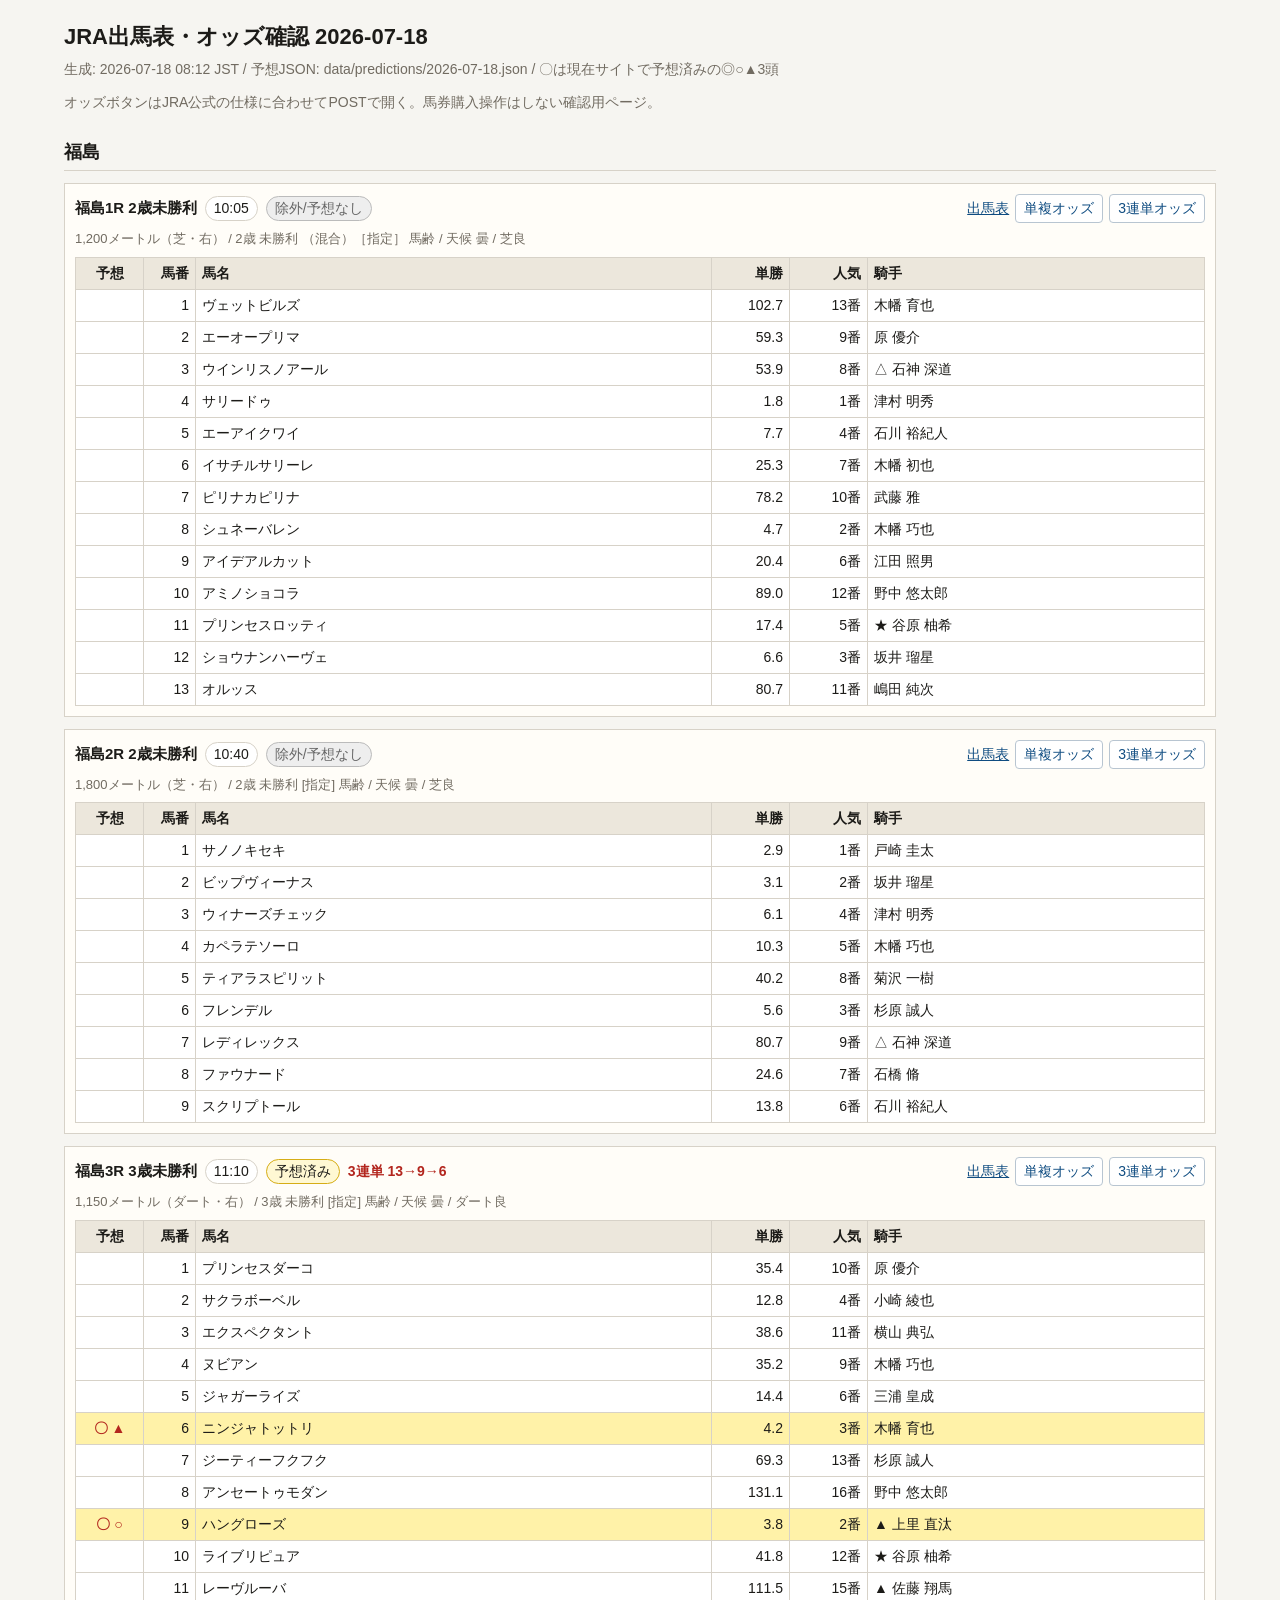
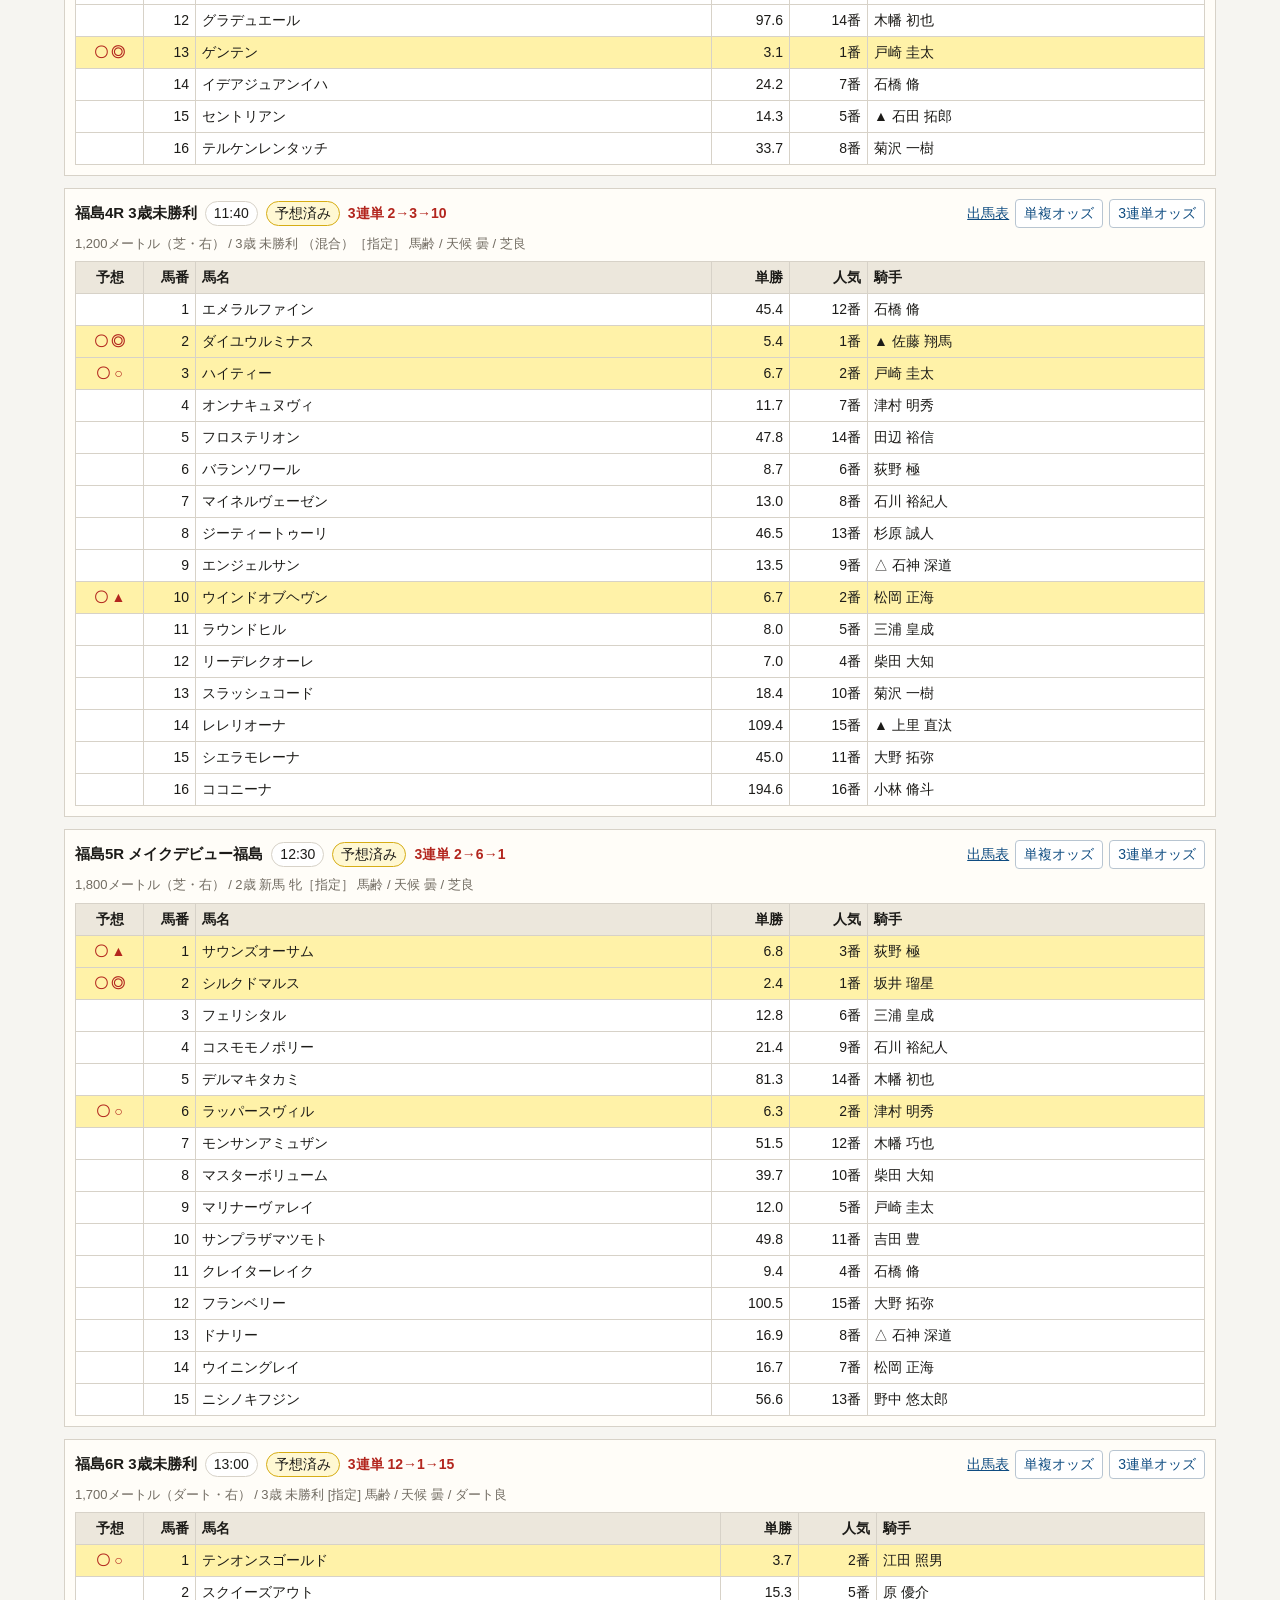
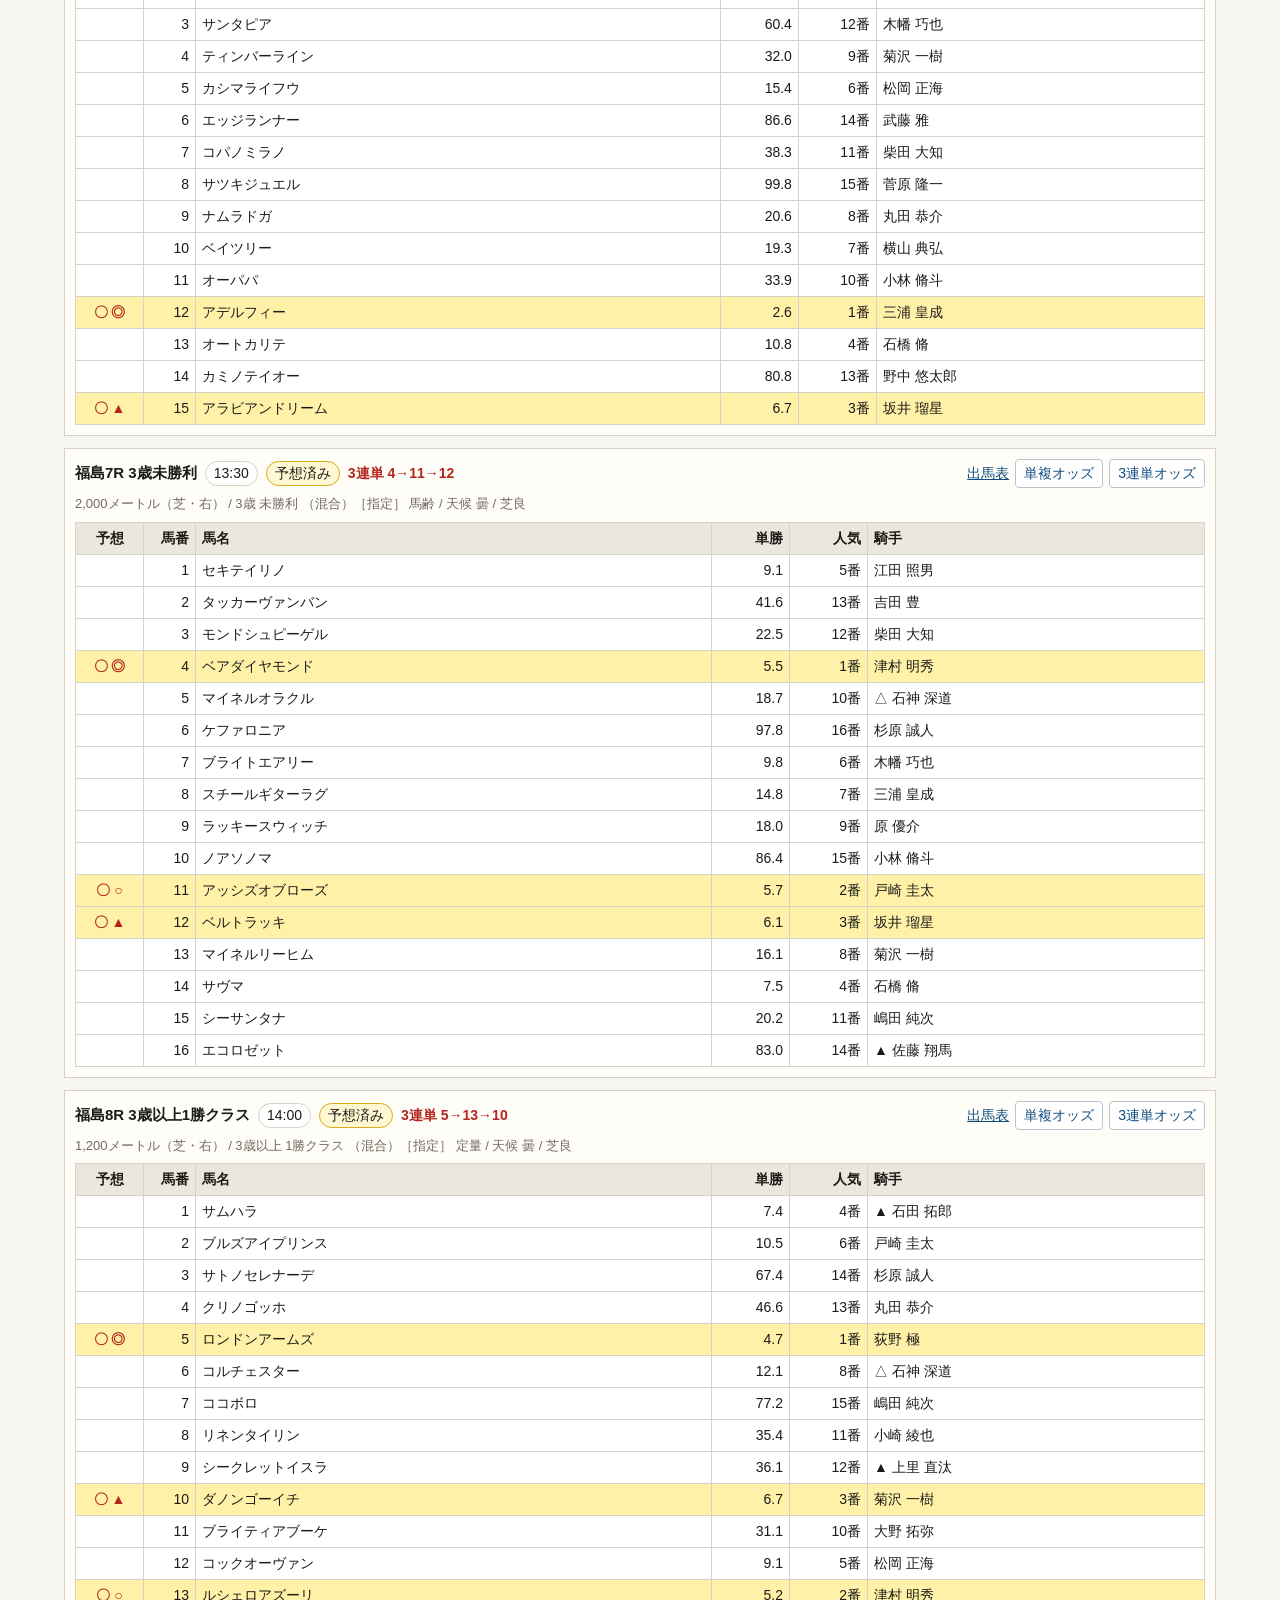
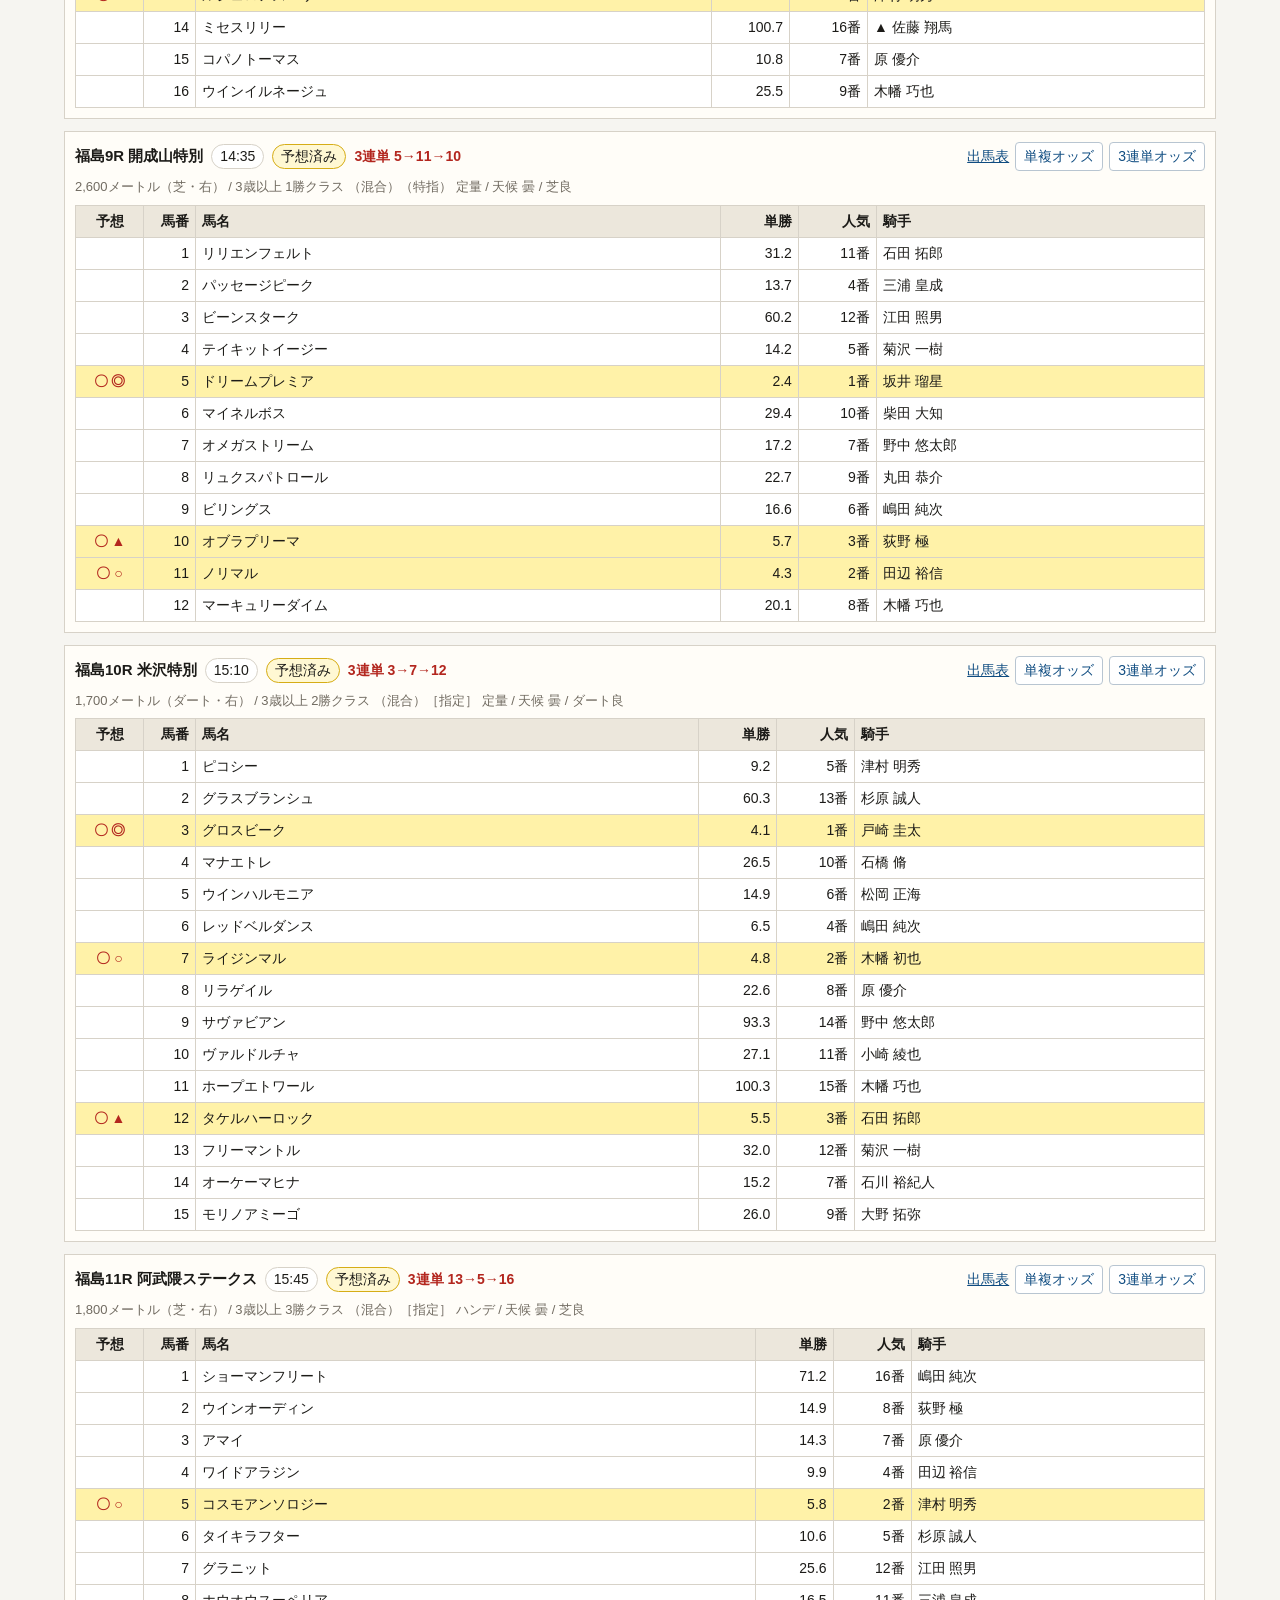
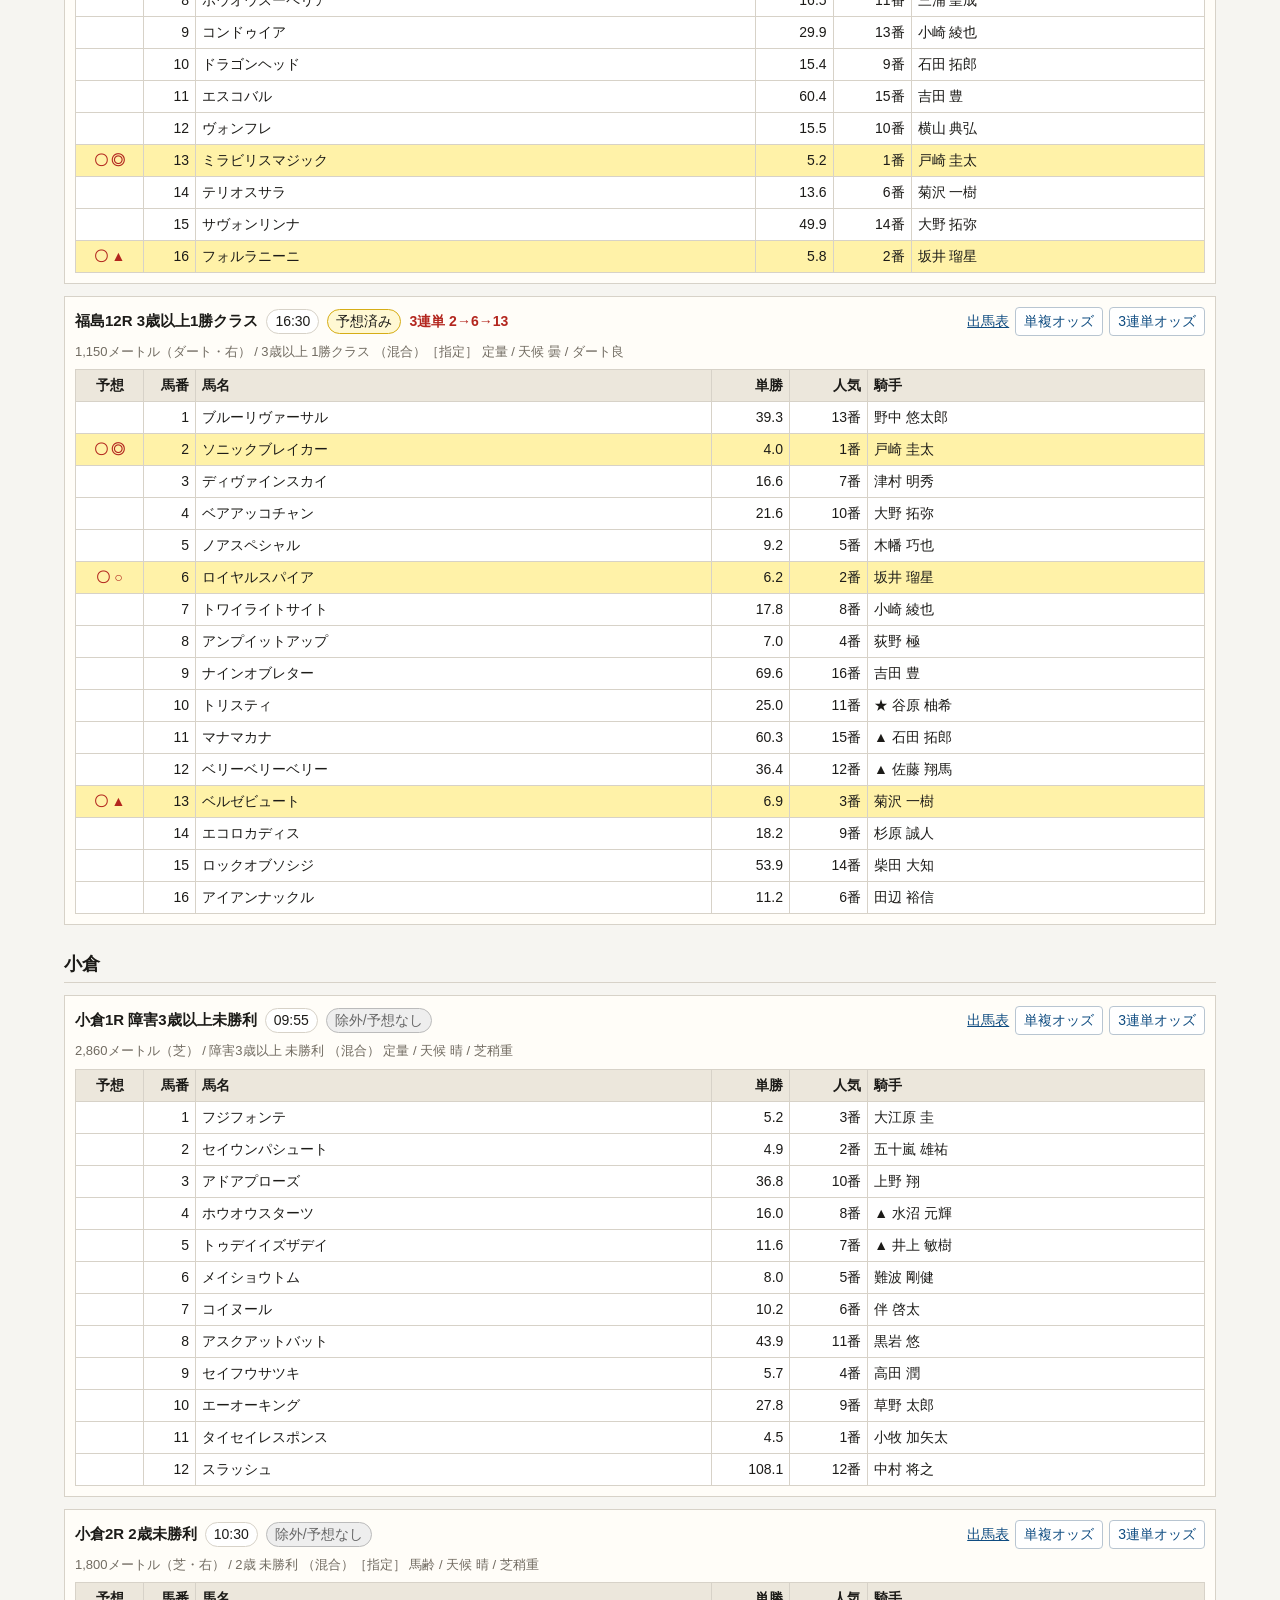
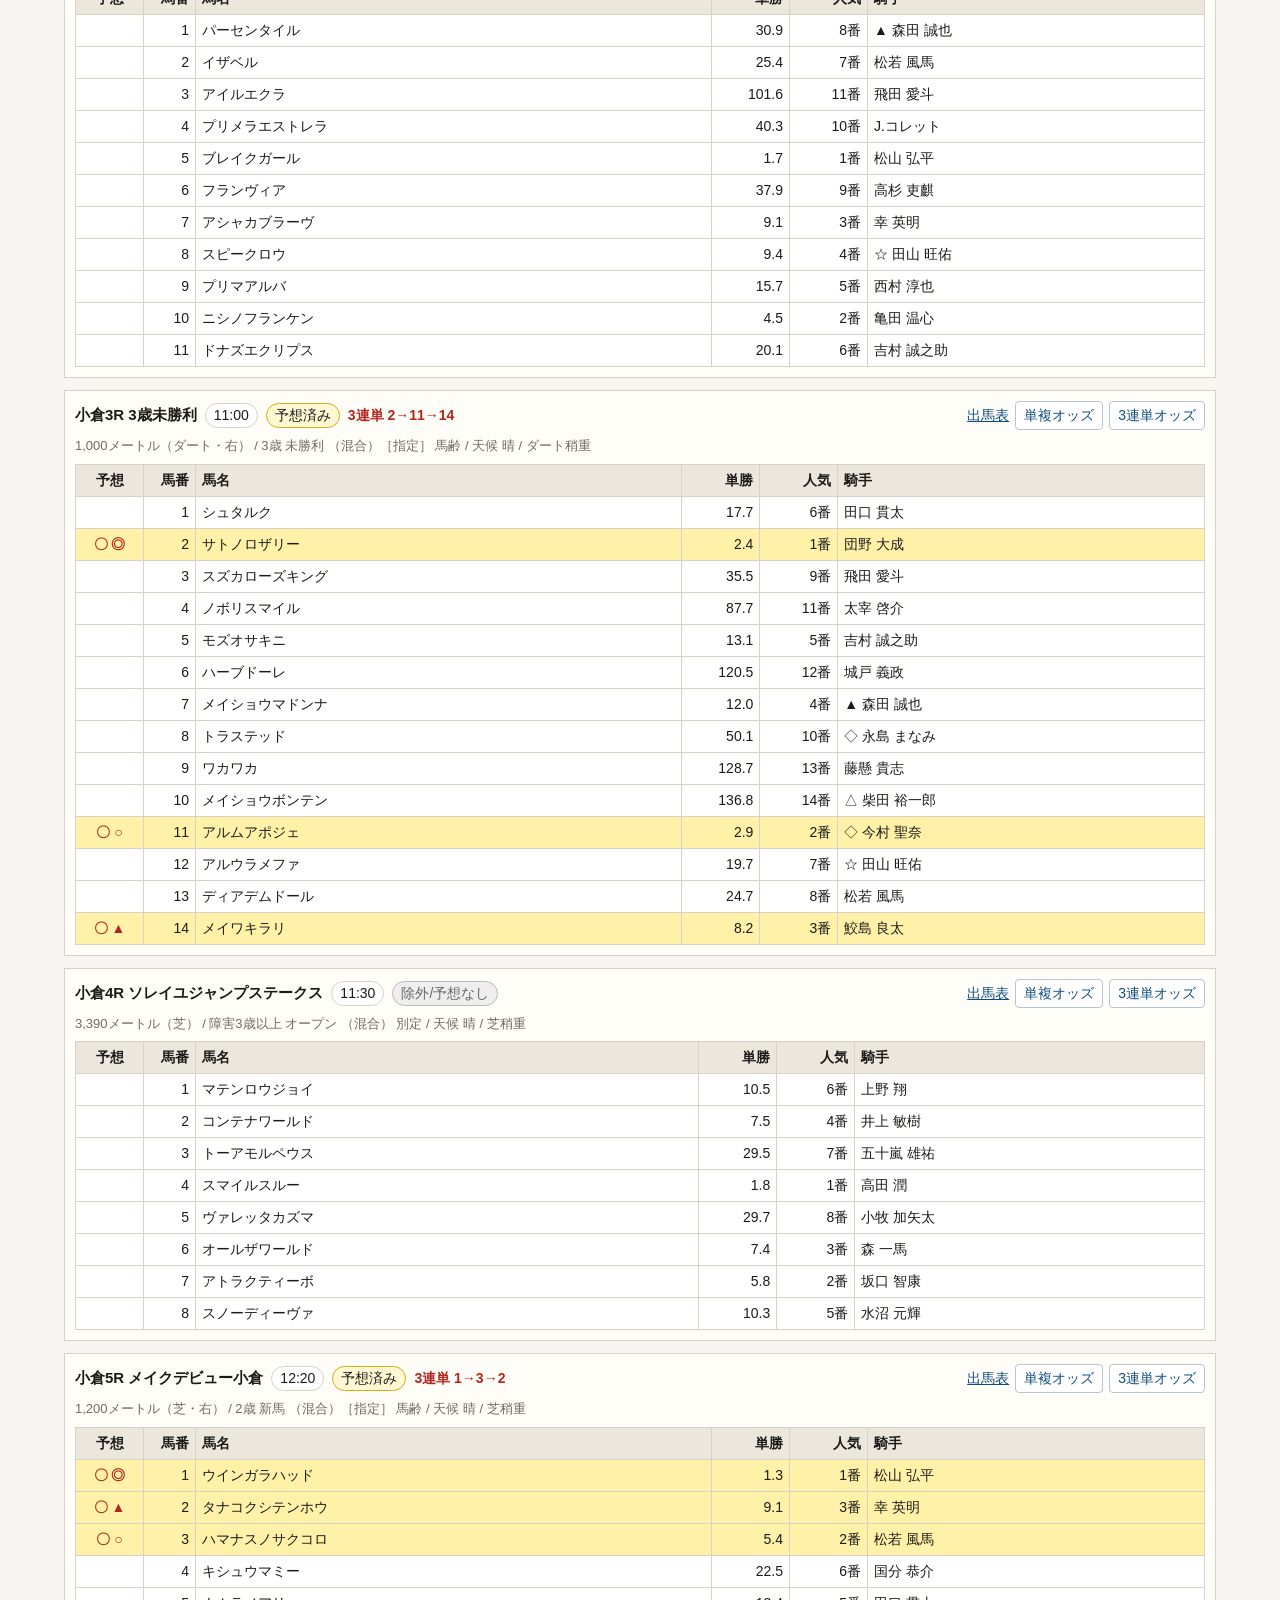
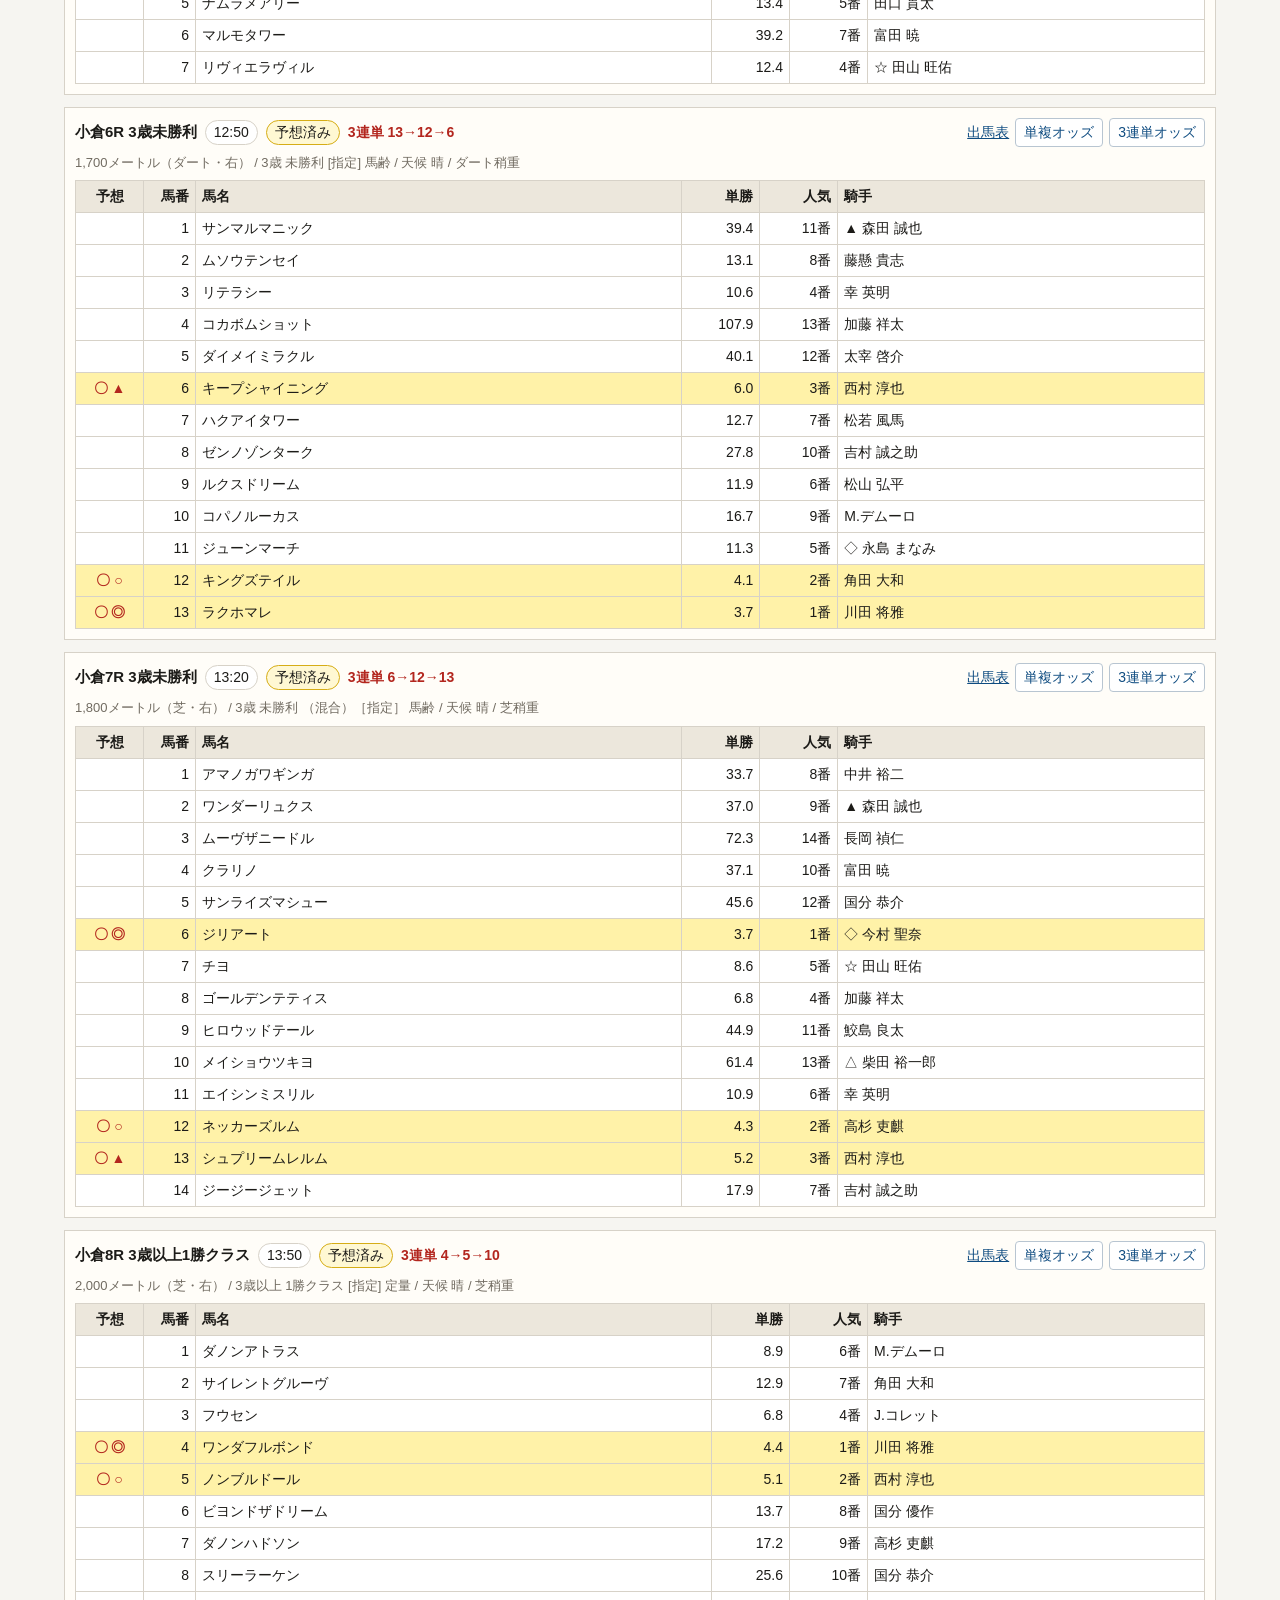
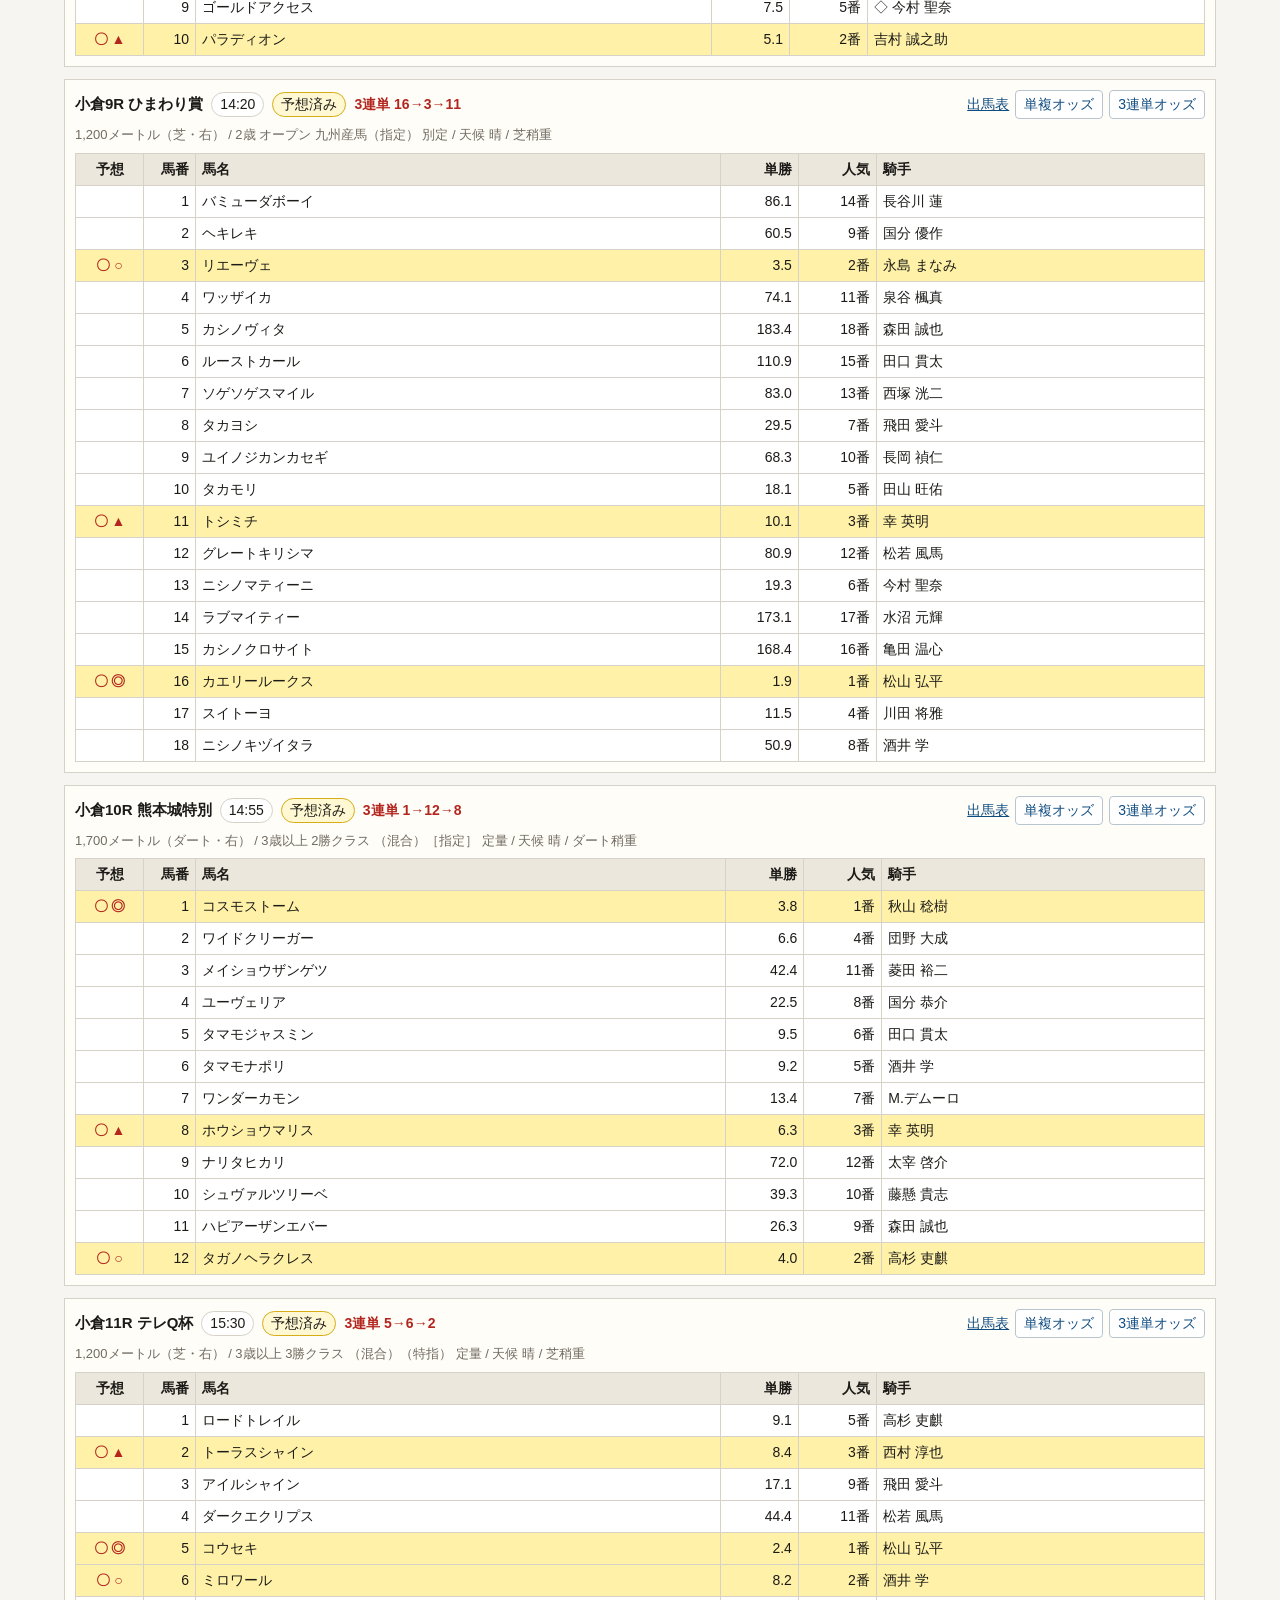
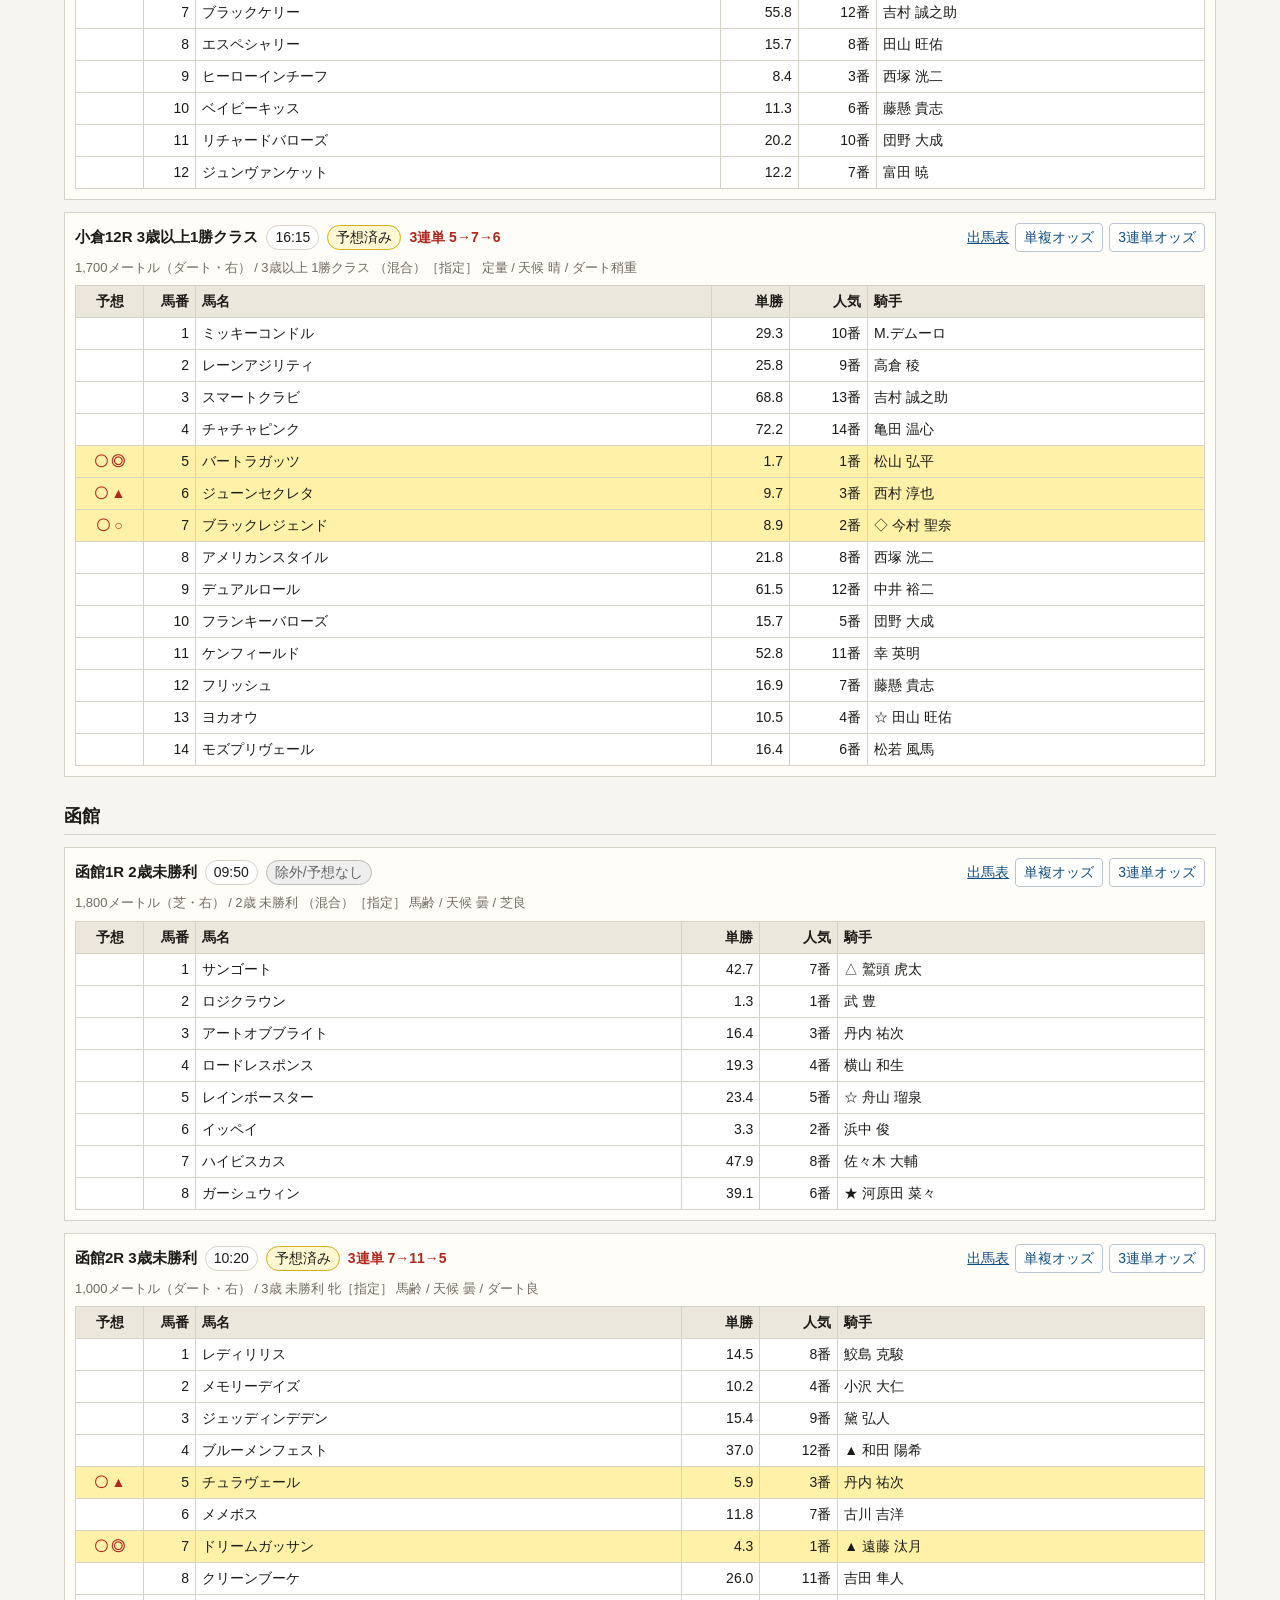
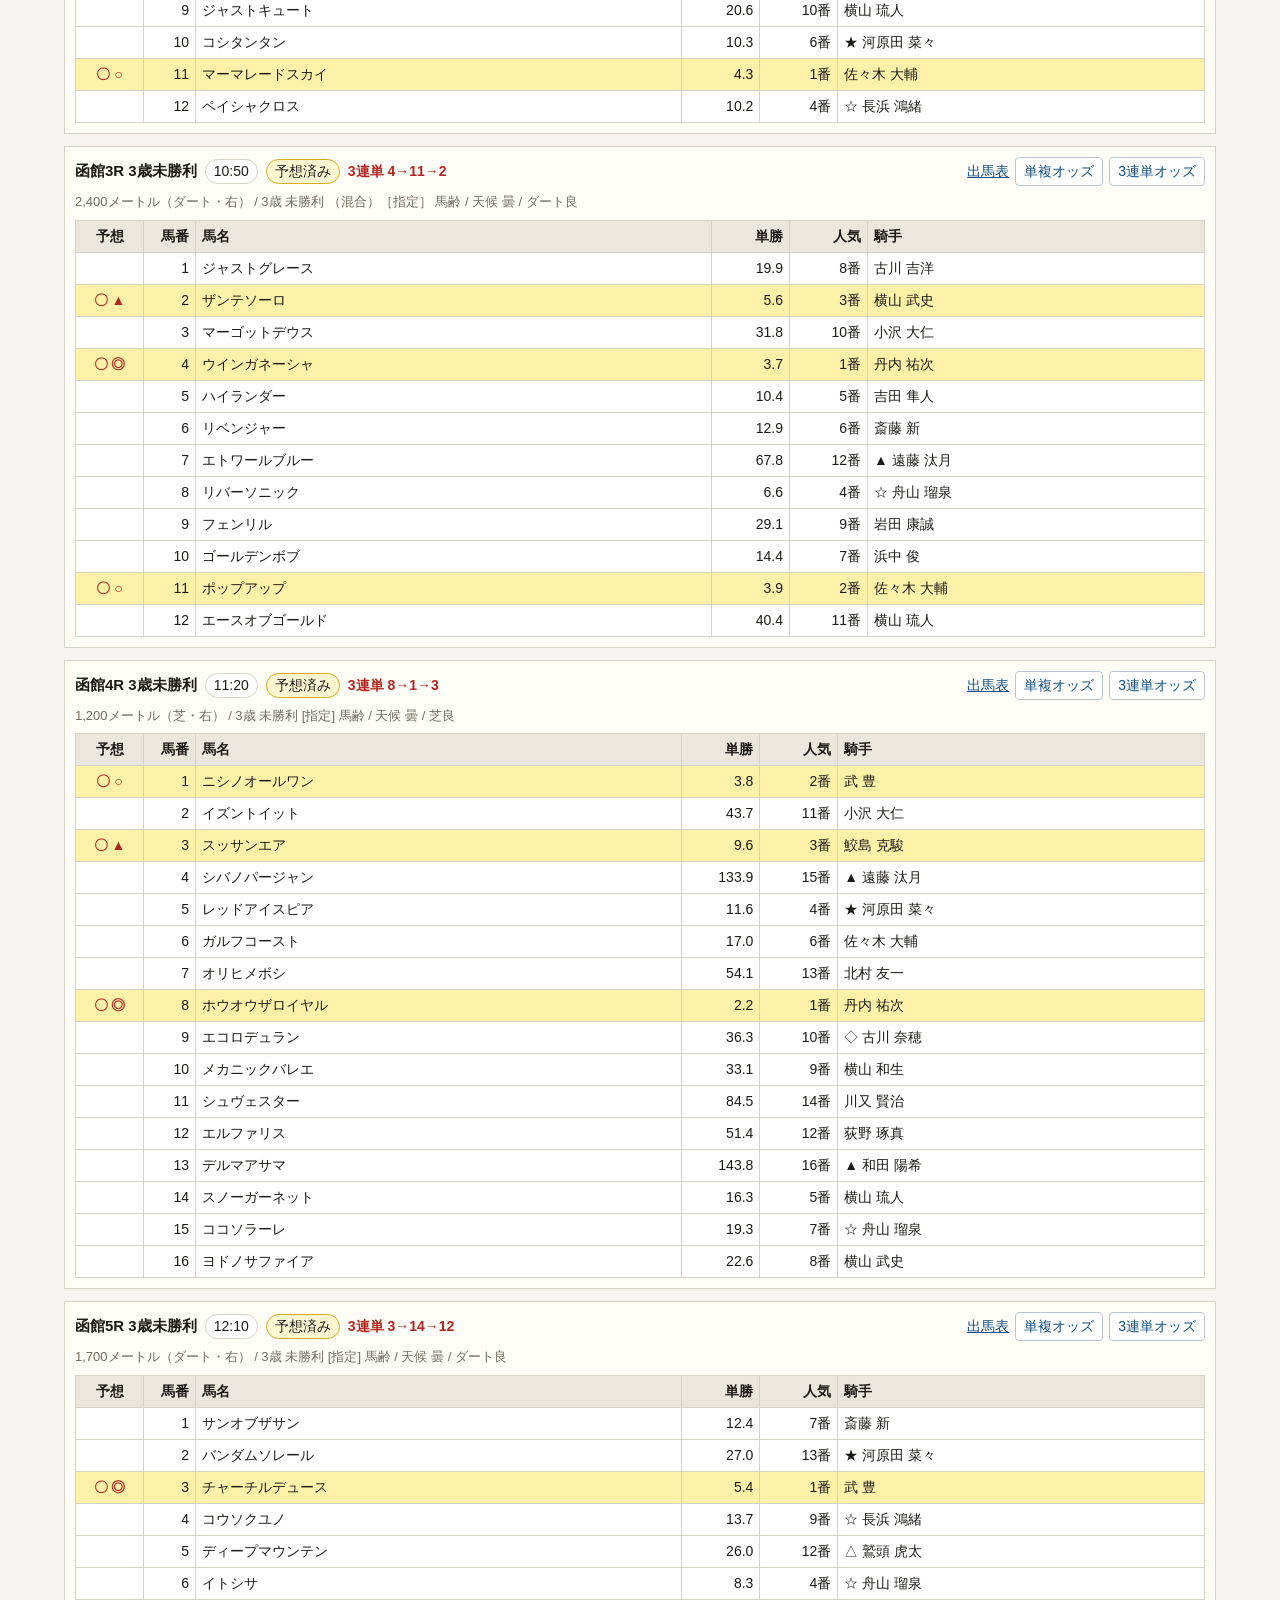
==== commit baa1c813: "Publish site from fc297ade2eee826459abcf584042ad33da2257ba" ====
--- a/jra-entry-odds.html
+++ b/jra-entry-odds.html
@@ -3,846 +3,844 @@
 <head>
 <meta charset="utf-8">
 <meta name="viewport" content="width=device-width, initial-scale=1">
-<title>JRA出馬表・オッズ確認 2026-07-12</title>
+<title>JRA出馬表・オッズ確認 2026-07-18</title>
 <style>
 :root{color-scheme:light;--bg:#f6f5f1;--ink:#1c1b18;--line:#d7d2c8;--soft:#fffdf8;--mark:#fff2a8;--muted:#716b61;--accent:#b3261e}*{box-sizing:border-box}body{margin:0;background:var(--bg);color:var(--ink);font-family:-apple-system,BlinkMacSystemFont,'Segoe UI',sans-serif;font-size:14px;line-height:1.5}main{max-width:1180px;margin:0 auto;padding:20px 14px 40px}h1{font-size:22px;margin:0 0 6px}h2{font-size:18px;margin:26px 0 10px;border-bottom:1px solid var(--line);padding-bottom:4px}h3{font-size:15px;margin:0}.meta{color:var(--muted);margin:0 0 12px}.race{background:var(--soft);border:1px solid var(--line);margin:12px 0;padding:10px}.race-head{display:flex;gap:10px;align-items:center;justify-content:space-between;flex-wrap:wrap}.race-title{display:flex;gap:8px;align-items:baseline;flex-wrap:wrap}.badge{display:inline-block;border:1px solid var(--line);border-radius:999px;padding:1px 8px;background:#fff}.badge.pred{border-color:#d6ad16;background:#fff8d3}.badge.skip{border-color:#bbb;background:#eee;color:#666}.ticket{font-weight:700;color:var(--accent)}.links{display:flex;gap:6px;align-items:center;flex-wrap:wrap}a,button{font:inherit;color:#0f4c81}button{border:1px solid #b8c5d1;background:#fff;border-radius:4px;padding:3px 8px;cursor:pointer}.inline{display:inline}.muted{color:var(--muted)}table{width:100%;border-collapse:collapse;margin-top:8px;background:white}th,td{border:1px solid var(--line);padding:5px 6px;text-align:left;vertical-align:middle}th{background:#ece7dc;font-weight:700}.num{width:52px;text-align:right}.odds,.pop{width:78px;text-align:right}.pick{width:68px;text-align:center;font-weight:700}.picked td{background:var(--mark)}.pickmark{color:var(--accent);font-weight:800}.race-note{margin:6px 0 0;color:var(--muted);font-size:13px}@media(max-width:700px){main{padding:14px 8px}.race{padding:8px}th,td{padding:4px}.hide-sm{display:none}.race-head{align-items:flex-start}.links{width:100%}}
 </style>
 </head>
 <body><main>
-<h1>JRA出馬表・オッズ確認 2026-07-12</h1>
-<p class="meta">生成: 2026-07-12 08:05 JST / 予想JSON: data/predictions/2026-07-12.json / 〇は現在サイトで予想済みの◎○▲3頭</p>
+<h1>JRA出馬表・オッズ確認 2026-07-18</h1>
+<p class="meta">生成: 2026-07-18 08:12 JST / 予想JSON: data/predictions/2026-07-18.json / 〇は現在サイトで予想済みの◎○▲3頭</p>
 <p class="meta">オッズボタンはJRA公式の仕様に合わせてPOSTで開く。馬券購入操作はしない確認用ページ。</p>
 <h2>福島</h2>
 <section class="race">
 <div class="race-head">
-<div class="race-title"><h3>福島1R 障害3歳以上未勝利</h3><span class="badge">10:05</span><span class="badge skip">除外/予想なし</span></div>
-<div class="links"><a href="https://www.jra.go.jp/JRADB/accessD.html?CNAME=pw01dde0103202602060120260712/6E" target="_blank" rel="noopener">出馬表</a><form class="inline" action="https://www.jra.go.jp/JRADB/accessO.html" method="post" target="_blank"><input type="hidden" name="CNAME" value="pw151ouS303202602060120260712Z/11"><button type="submit">単複オッズ</button></form><form class="inline" action="https://www.jra.go.jp/JRADB/accessO.html" method="post" target="_blank"><input type="hidden" name="CNAME" value="pw158ouS303202602060120260712Z/AD"><button type="submit">3連単オッズ</button></form></div>
-</div>
-<p class="race-note">2,770メートル（芝） / 障害3歳以上 未勝利 （混合） 定量 / 天候 曇 / 芝稍重</p>
-<table>
-<thead><tr><th class="pick">予想</th><th class="num">馬番</th><th>馬名</th><th class="odds">単勝</th><th class="pop">人気</th><th class="hide-sm">騎手</th></tr></thead><tbody>
-<tr><td class="pick"></td><td class="num">1</td><td>ジャスパーグレイト</td><td class="odds">20.8</td><td class="pop">9番</td><td class="hide-sm">小坂 忠士</td></tr>
-<tr><td class="pick"></td><td class="num">2</td><td>シグムンド</td><td class="odds">17.0</td><td class="pop">7番</td><td class="hide-sm">伴 啓太</td></tr>
-<tr><td class="pick"></td><td class="num">3</td><td>トーアマリシテン</td><td class="odds">2.8</td><td class="pop">1番</td><td class="hide-sm">五十嵐 雄祐</td></tr>
-<tr><td class="pick"></td><td class="num">4</td><td>アウルムレガリア</td><td class="odds">98.4</td><td class="pop">12番</td><td class="hide-sm">中村 将之</td></tr>
-<tr><td class="pick"></td><td class="num">5</td><td>フェイトライン</td><td class="odds">15.3</td><td class="pop">6番</td><td class="hide-sm">高田 潤</td></tr>
-<tr><td class="pick"></td><td class="num">6</td><td>モスクロッサー</td><td class="odds">5.9</td><td class="pop">3番</td><td class="hide-sm">▲ 坂口 智康</td></tr>
-<tr><td class="pick"></td><td class="num">7</td><td>スノーリン</td><td class="odds">72.6</td><td class="pop">11番</td><td class="hide-sm">江田 勇亮</td></tr>
-<tr><td class="pick"></td><td class="num">8</td><td>ブライテストドーン</td><td class="odds">19.3</td><td class="pop">8番</td><td class="hide-sm">黒岩 悠</td></tr>
-<tr><td class="pick"></td><td class="num">9</td><td>クラウンウルル</td><td class="odds">114.7</td><td class="pop">13番</td><td class="hide-sm">▲ 土田 真翔</td></tr>
-<tr><td class="pick"></td><td class="num">10</td><td>サラフィエル</td><td class="odds">8.3</td><td class="pop">4番</td><td class="hide-sm">大江原 圭</td></tr>
-<tr><td class="pick"></td><td class="num">11</td><td>エポカスピーガ</td><td class="odds">8.4</td><td class="pop">5番</td><td class="hide-sm">草野 太郎</td></tr>
-<tr><td class="pick"></td><td class="num">12</td><td>トモジャシャトー</td><td class="odds">117.7</td><td class="pop">14番</td><td class="hide-sm">▲ 水沼 元輝</td></tr>
-<tr><td class="pick"></td><td class="num">13</td><td>ノブダブルホワイト</td><td class="odds">36.9</td><td class="pop">10番</td><td class="hide-sm">難波 剛健</td></tr>
-<tr><td class="pick"></td><td class="num">14</td><td>ゲレル</td><td class="odds">4.9</td><td class="pop">2番</td><td class="hide-sm">小牧 加矢太</td></tr>
-</tbody></table>
-</section>
-<section class="race">
-<div class="race-head">
-<div class="race-title"><h3>福島2R 3歳未勝利</h3><span class="badge">10:40</span><span class="badge pred">予想済み</span><span class="ticket">3連単 15→2→14</span></div>
-<div class="links"><a href="https://www.jra.go.jp/JRADB/accessD.html?CNAME=pw01dde0103202602060220260712/23" target="_blank" rel="noopener">出馬表</a><form class="inline" action="https://www.jra.go.jp/JRADB/accessO.html" method="post" target="_blank"><input type="hidden" name="CNAME" value="pw151ouS303202602060220260712Z/C6"><button type="submit">単複オッズ</button></form><form class="inline" action="https://www.jra.go.jp/JRADB/accessO.html" method="post" target="_blank"><input type="hidden" name="CNAME" value="pw158ouS303202602060220260712Z/62"><button type="submit">3連単オッズ</button></form></div>
-</div>
-<p class="race-note">1,700メートル（ダート・右） / 3歳 未勝利 （混合）［指定］ 馬齢 / 天候 曇 / ダート稍重</p>
-<table>
-<thead><tr><th class="pick">予想</th><th class="num">馬番</th><th>馬名</th><th class="odds">単勝</th><th class="pop">人気</th><th class="hide-sm">騎手</th></tr></thead><tbody>
-<tr><td class="pick"></td><td class="num">1</td><td>フィーユレアル</td><td class="odds">34.9</td><td class="pop">10番</td><td class="hide-sm">▲ 上里 直汰</td></tr>
-<tr class="picked"><td class="pick"><span class="pickmark">〇 ○</span></td><td class="num">2</td><td>ヒロイックヴァース</td><td class="odds">6.7</td><td class="pop">2番</td><td class="hide-sm">▲ 石田 拓郎</td></tr>
-<tr><td class="pick"></td><td class="num">3</td><td>ゴットタレント</td><td class="odds">12.9</td><td class="pop">5番</td><td class="hide-sm">杉原 誠人</td></tr>
-<tr><td class="pick"></td><td class="num">4</td><td>トランセンコ</td><td class="odds">52.1</td><td class="pop">12番</td><td class="hide-sm">木幡 育也</td></tr>
-<tr><td class="pick"></td><td class="num">5</td><td>グラスフェザー</td><td class="odds">51.2</td><td class="pop">11番</td><td class="hide-sm">木幡 巧也</td></tr>
-<tr><td class="pick"></td><td class="num">6</td><td>アーティキュレート</td><td class="odds">8.8</td><td class="pop">4番</td><td class="hide-sm">菊沢 一樹</td></tr>
-<tr><td class="pick"></td><td class="num">7</td><td>ニシノトマラナイ</td><td class="odds">21.3</td><td class="pop">7番</td><td class="hide-sm">▲ 佐藤 翔馬</td></tr>
-<tr><td class="pick"></td><td class="num">8</td><td>レヴェンドール</td><td class="odds">89.2</td><td class="pop">13番</td><td class="hide-sm">▲ 石神 深道</td></tr>
-<tr><td class="pick"></td><td class="num">9</td><td>ディメンシア</td><td class="odds">105.3</td><td class="pop">15番</td><td class="hide-sm">野中 悠太郎</td></tr>
-<tr><td class="pick"></td><td class="num">10</td><td>ペイシャオーヴァル</td><td class="odds">96.3</td><td class="pop">14番</td><td class="hide-sm">松岡 正海</td></tr>
-<tr><td class="pick"></td><td class="num">11</td><td>ルストラーレ</td><td class="odds">16.2</td><td class="pop">6番</td><td class="hide-sm">原 優介</td></tr>
-<tr><td class="pick"></td><td class="num">12</td><td>ジュンヴィヴァン</td><td class="odds">26.6</td><td class="pop">9番</td><td class="hide-sm">荻野 極</td></tr>
-<tr><td class="pick"></td><td class="num">13</td><td>レアリゼソンレーヴ</td><td class="odds">21.6</td><td class="pop">8番</td><td class="hide-sm">三浦 皇成</td></tr>
-<tr class="picked"><td class="pick"><span class="pickmark">〇 ▲</span></td><td class="num">14</td><td>サングラント</td><td class="odds">7.9</td><td class="pop">3番</td><td class="hide-sm">戸崎 圭太</td></tr>
-<tr class="picked"><td class="pick"><span class="pickmark">〇 ◎</span></td><td class="num">15</td><td>クリムゾンリーフ</td><td class="odds">2.0</td><td class="pop">1番</td><td class="hide-sm">坂井 瑠星</td></tr>
-</tbody></table>
-</section>
-<section class="race">
-<div class="race-head">
-<div class="race-title"><h3>福島3R 3歳未勝利</h3><span class="badge">11:10</span><span class="badge pred">予想済み</span><span class="ticket">3連単 9→6→7</span></div>
-<div class="links"><a href="https://www.jra.go.jp/JRADB/accessD.html?CNAME=pw01dde0103202602060320260712/D8" target="_blank" rel="noopener">出馬表</a><form class="inline" action="https://www.jra.go.jp/JRADB/accessO.html" method="post" target="_blank"><input type="hidden" name="CNAME" value="pw151ouS303202602060320260712Z/7B"><button type="submit">単複オッズ</button></form><form class="inline" action="https://www.jra.go.jp/JRADB/accessO.html" method="post" target="_blank"><input type="hidden" name="CNAME" value="pw158ouS303202602060320260712Z/17"><button type="submit">3連単オッズ</button></form></div>
-</div>
-<p class="race-note">2,000メートル（芝・右） / 3歳 未勝利 [指定] 馬齢 / 天候 曇 / 芝稍重</p>
-<table>
-<thead><tr><th class="pick">予想</th><th class="num">馬番</th><th>馬名</th><th class="odds">単勝</th><th class="pop">人気</th><th class="hide-sm">騎手</th></tr></thead><tbody>
-<tr><td class="pick"></td><td class="num">1</td><td>ウッケン</td><td class="odds">39.1</td><td class="pop">11番</td><td class="hide-sm">▲ 上里 直汰</td></tr>
-<tr><td class="pick"></td><td class="num">2</td><td>エコロゼット</td><td class="odds">17.2</td><td class="pop">6番</td><td class="hide-sm">菊沢 一樹</td></tr>
-<tr><td class="pick"></td><td class="num">3</td><td>ウインベルチェーロ</td><td class="odds">26.1</td><td class="pop">8番</td><td class="hide-sm">原 優介</td></tr>
-<tr><td class="pick"></td><td class="num">4</td><td>ヤマニンリンキング</td><td class="odds">20.3</td><td class="pop">7番</td><td class="hide-sm">大野 拓弥</td></tr>
-<tr><td class="pick"></td><td class="num">5</td><td>シュタットパーク</td><td class="odds">49.1</td><td class="pop">14番</td><td class="hide-sm">小崎 綾也</td></tr>
-<tr class="picked"><td class="pick"><span class="pickmark">〇 ○</span></td><td class="num">6</td><td>ミナヅキ</td><td class="odds">8.2</td><td class="pop">2番</td><td class="hide-sm">石橋 脩</td></tr>
-<tr class="picked"><td class="pick"><span class="pickmark">〇 ▲</span></td><td class="num">7</td><td>オーブレーヌ</td><td class="odds">8.6</td><td class="pop">3番</td><td class="hide-sm">▲ 石神 深道</td></tr>
-<tr><td class="pick"></td><td class="num">8</td><td>ソアサージュ</td><td class="odds">150.3</td><td class="pop">16番</td><td class="hide-sm">吉田 豊</td></tr>
-<tr class="picked"><td class="pick"><span class="pickmark">〇 ◎</span></td><td class="num">9</td><td>ヴァルカンテソーロ</td><td class="odds">1.9</td><td class="pop">1番</td><td class="hide-sm">戸崎 圭太</td></tr>
-<tr><td class="pick"></td><td class="num">10</td><td>ホウオウショパン</td><td class="odds">43.7</td><td class="pop">13番</td><td class="hide-sm">木幡 巧也</td></tr>
-<tr><td class="pick"></td><td class="num">11</td><td>ギリーカラム</td><td class="odds">13.3</td><td class="pop">5番</td><td class="hide-sm">岩田 康誠</td></tr>
-<tr><td class="pick"></td><td class="num">12</td><td>レイナエヴィータ</td><td class="odds">28.4</td><td class="pop">9番</td><td class="hide-sm">小林 脩斗</td></tr>
-<tr><td class="pick"></td><td class="num">13</td><td>ブライスフェアリー</td><td class="odds">29.8</td><td class="pop">10番</td><td class="hide-sm">松岡 正海</td></tr>
-<tr><td class="pick"></td><td class="num">14</td><td>スティールシップ</td><td class="odds">57.8</td><td class="pop">15番</td><td class="hide-sm">嶋田 純次</td></tr>
-<tr><td class="pick"></td><td class="num">15</td><td>チャンピオンホープ</td><td class="odds">9.7</td><td class="pop">4番</td><td class="hide-sm">三浦 皇成</td></tr>
-<tr><td class="pick"></td><td class="num">16</td><td>ヴォンサクレ</td><td class="odds">42.7</td><td class="pop">12番</td><td class="hide-sm">武藤 雅</td></tr>
-</tbody></table>
-</section>
-<section class="race">
-<div class="race-head">
-<div class="race-title"><h3>福島4R メイクデビュー福島</h3><span class="badge">11:40</span><span class="badge pred">予想済み</span><span class="ticket">3連単 8→2→5</span></div>
-<div class="links"><a href="https://www.jra.go.jp/JRADB/accessD.html?CNAME=pw01dde0103202602060420260712/8D" target="_blank" rel="noopener">出馬表</a><form class="inline" action="https://www.jra.go.jp/JRADB/accessO.html" method="post" target="_blank"><input type="hidden" name="CNAME" value="pw151ouS303202602060420260712Z/30"><button type="submit">単複オッズ</button></form><form class="inline" action="https://www.jra.go.jp/JRADB/accessO.html" method="post" target="_blank"><input type="hidden" name="CNAME" value="pw158ouS303202602060420260712Z/CC"><button type="submit">3連単オッズ</button></form></div>
-</div>
-<p class="race-note">1,200メートル（芝・右） / 2歳 新馬 （混合）［指定］ 馬齢 / 天候 曇 / 芝稍重</p>
-<table>
-<thead><tr><th class="pick">予想</th><th class="num">馬番</th><th>馬名</th><th class="odds">単勝</th><th class="pop">人気</th><th class="hide-sm">騎手</th></tr></thead><tbody>
-<tr><td class="pick"></td><td class="num">1</td><td>ジェントルアイズ</td><td class="odds">10.7</td><td class="pop">6番</td><td class="hide-sm">▲ 佐藤 翔馬</td></tr>
-<tr class="picked"><td class="pick"><span class="pickmark">〇 ○</span></td><td class="num">2</td><td>エコロテラ</td><td class="odds">4.3</td><td class="pop">2番</td><td class="hide-sm">菊沢 一樹</td></tr>
-<tr><td class="pick"></td><td class="num">3</td><td>ウカテンセイ</td><td class="odds">54.5</td><td class="pop">10番</td><td class="hide-sm">小崎 綾也</td></tr>
-<tr><td class="pick"></td><td class="num">4</td><td>ヴェールネージュ</td><td class="odds">14.0</td><td class="pop">8番</td><td class="hide-sm">▲ 上里 直汰</td></tr>
-<tr class="picked"><td class="pick"><span class="pickmark">〇 ▲</span></td><td class="num">5</td><td>ワレモコウ</td><td class="odds">4.4</td><td class="pop">3番</td><td class="hide-sm">三浦 皇成</td></tr>
-<tr><td class="pick"></td><td class="num">6</td><td>ラヴィサンエール</td><td class="odds">7.8</td><td class="pop">4番</td><td class="hide-sm">▲ 石神 深道</td></tr>
-<tr><td class="pick"></td><td class="num">7</td><td>サクセスボーイ</td><td class="odds">11.8</td><td class="pop">7番</td><td class="hide-sm">石川 裕紀人</td></tr>
-<tr class="picked"><td class="pick"><span class="pickmark">〇 ◎</span></td><td class="num">8</td><td>サンヴァンガード</td><td class="odds">4.2</td><td class="pop">1番</td><td class="hide-sm">▲ 石田 拓郎</td></tr>
-<tr><td class="pick"></td><td class="num">9</td><td>ハルガスミ</td><td class="odds">14.7</td><td class="pop">9番</td><td class="hide-sm">松岡 正海</td></tr>
-<tr><td class="pick"></td><td class="num">10</td><td>トム</td><td class="odds">9.8</td><td class="pop">5番</td><td class="hide-sm">杉原 誠人</td></tr>
-</tbody></table>
-</section>
-<section class="race">
-<div class="race-head">
-<div class="race-title"><h3>福島5R メイクデビュー福島</h3><span class="badge">12:30</span><span class="badge pred">予想済み</span><span class="ticket">3連単 12→4→11</span></div>
-<div class="links"><a href="https://www.jra.go.jp/JRADB/accessD.html?CNAME=pw01dde0103202602060520260712/42" target="_blank" rel="noopener">出馬表</a><form class="inline" action="https://www.jra.go.jp/JRADB/accessO.html" method="post" target="_blank"><input type="hidden" name="CNAME" value="pw151ouS303202602060520260712Z/E5"><button type="submit">単複オッズ</button></form><form class="inline" action="https://www.jra.go.jp/JRADB/accessO.html" method="post" target="_blank"><input type="hidden" name="CNAME" value="pw158ouS303202602060520260712Z/81"><button type="submit">3連単オッズ</button></form></div>
-</div>
-<p class="race-note">1,800メートル（芝・右） / 2歳 新馬 [指定] 馬齢 / 天候 曇 / 芝稍重</p>
-<table>
-<thead><tr><th class="pick">予想</th><th class="num">馬番</th><th>馬名</th><th class="odds">単勝</th><th class="pop">人気</th><th class="hide-sm">騎手</th></tr></thead><tbody>
-<tr><td class="pick"></td><td class="num">1</td><td>ブルーリボン</td><td class="odds">45.5</td><td class="pop">11番</td><td class="hide-sm">武藤 雅</td></tr>
-<tr><td class="pick"></td><td class="num">2</td><td>イキフン</td><td class="odds">65.7</td><td class="pop">13番</td><td class="hide-sm">菊沢 一樹</td></tr>
-<tr><td class="pick"></td><td class="num">3</td><td>タクミオジュウ</td><td class="odds">12.9</td><td class="pop">5番</td><td class="hide-sm">池添 謙一</td></tr>
-<tr class="picked"><td class="pick"><span class="pickmark">〇 ○</span></td><td class="num">4</td><td>ウィクフォード</td><td class="odds">4.7</td><td class="pop">2番</td><td class="hide-sm">西村 淳也</td></tr>
-<tr><td class="pick"></td><td class="num">5</td><td>ローグアン</td><td class="odds">28.2</td><td class="pop">7番</td><td class="hide-sm">荻野 極</td></tr>
-<tr><td class="pick"></td><td class="num">6</td><td>ワンコール</td><td class="odds">31.9</td><td class="pop">8番</td><td class="hide-sm">石橋 脩</td></tr>
-<tr><td class="pick"></td><td class="num">7</td><td>セレスタイト</td><td class="odds">18.4</td><td class="pop">6番</td><td class="hide-sm">嶋田 純次</td></tr>
-<tr><td class="pick"></td><td class="num">8</td><td>ソラニワラエバ</td><td class="odds">8.0</td><td class="pop">4番</td><td class="hide-sm">◇ 今村 聖奈</td></tr>
-<tr><td class="pick"></td><td class="num">9</td><td>ドーンレーサー</td><td class="odds">32.8</td><td class="pop">9番</td><td class="hide-sm">M.デムーロ</td></tr>
-<tr><td class="pick"></td><td class="num">10</td><td>クラウントリオンフ</td><td class="odds">111.7</td><td class="pop">16番</td><td class="hide-sm">▲ 上里 直汰</td></tr>
-<tr class="picked"><td class="pick"><span class="pickmark">〇 ▲</span></td><td class="num">11</td><td>シーズアウルフ</td><td class="odds">7.0</td><td class="pop">3番</td><td class="hide-sm">戸崎 圭太</td></tr>
-<tr class="picked"><td class="pick"><span class="pickmark">〇 ◎</span></td><td class="num">12</td><td>リサナウト</td><td class="odds">2.3</td><td class="pop">1番</td><td class="hide-sm">坂井 瑠星</td></tr>
-<tr><td class="pick"></td><td class="num">13</td><td>ハクタカ</td><td class="odds">83.6</td><td class="pop">14番</td><td class="hide-sm">柴田 大知</td></tr>
-<tr><td class="pick"></td><td class="num">14</td><td>エクスマキナ</td><td class="odds">39.3</td><td class="pop">10番</td><td class="hide-sm">石川 裕紀人</td></tr>
-<tr><td class="pick"></td><td class="num">15</td><td>インザダーク</td><td class="odds">111.1</td><td class="pop">15番</td><td class="hide-sm">松岡 正海</td></tr>
-<tr><td class="pick"></td><td class="num">16</td><td>エイシンウルクンデ</td><td class="odds">57.8</td><td class="pop">12番</td><td class="hide-sm">三浦 皇成</td></tr>
-</tbody></table>
-</section>
-<section class="race">
-<div class="race-head">
-<div class="race-title"><h3>福島6R 3歳未勝利</h3><span class="badge">13:00</span><span class="badge pred">予想済み</span><span class="ticket">3連単 11→1→8</span></div>
-<div class="links"><a href="https://www.jra.go.jp/JRADB/accessD.html?CNAME=pw01dde0103202602060620260712/F7" target="_blank" rel="noopener">出馬表</a><form class="inline" action="https://www.jra.go.jp/JRADB/accessO.html" method="post" target="_blank"><input type="hidden" name="CNAME" value="pw151ouS303202602060620260712Z/9A"><button type="submit">単複オッズ</button></form><form class="inline" action="https://www.jra.go.jp/JRADB/accessO.html" method="post" target="_blank"><input type="hidden" name="CNAME" value="pw158ouS303202602060620260712Z/36"><button type="submit">3連単オッズ</button></form></div>
-</div>
-<p class="race-note">1,150メートル（ダート・右） / 3歳 未勝利 （混合）［指定］ 馬齢 / 天候 曇 / ダート稍重</p>
-<table>
-<thead><tr><th class="pick">予想</th><th class="num">馬番</th><th>馬名</th><th class="odds">単勝</th><th class="pop">人気</th><th class="hide-sm">騎手</th></tr></thead><tbody>
-<tr class="picked"><td class="pick"><span class="pickmark">〇 ○</span></td><td class="num">1</td><td>ピコランド</td><td class="odds">6.4</td><td class="pop">2番</td><td class="hide-sm">荻野 極</td></tr>
-<tr><td class="pick"></td><td class="num">2</td><td>アドミ</td><td class="odds">16.8</td><td class="pop">10番</td><td class="hide-sm">坂井 瑠星</td></tr>
-<tr><td class="pick"></td><td class="num">3</td><td>ジャメビュ</td><td class="odds">30.8</td><td class="pop">12番</td><td class="hide-sm">原 優介</td></tr>
-<tr><td class="pick"></td><td class="num">4</td><td>パストゥザスターズ</td><td class="odds">98.2</td><td class="pop">13番</td><td class="hide-sm">▲ 石田 拓郎</td></tr>
-<tr><td class="pick"></td><td class="num">5</td><td>ニンジャトットリ</td><td class="odds">13.4</td><td class="pop">9番</td><td class="hide-sm">木幡 育也</td></tr>
-<tr><td class="pick"></td><td class="num">6</td><td>ミスタートントン</td><td class="odds">10.3</td><td class="pop">5番</td><td class="hide-sm">▲ 石神 深道</td></tr>
-<tr><td class="pick"></td><td class="num">7</td><td>イイクニパッション</td><td class="odds">8.6</td><td class="pop">4番</td><td class="hide-sm">三浦 皇成</td></tr>
-<tr class="picked"><td class="pick"><span class="pickmark">〇 ▲</span></td><td class="num">8</td><td>フォワードシャッセ</td><td class="odds">7.1</td><td class="pop">3番</td><td class="hide-sm">岩田 康誠</td></tr>
-<tr><td class="pick"></td><td class="num">9</td><td>オスロクィーン</td><td class="odds">12.3</td><td class="pop">8番</td><td class="hide-sm">◇ 今村 聖奈</td></tr>
-<tr><td class="pick"></td><td class="num">10</td><td>ジェムシリカ</td><td class="odds">11.0</td><td class="pop">7番</td><td class="hide-sm">江田 照男</td></tr>
-<tr class="picked"><td class="pick"><span class="pickmark">〇 ◎</span></td><td class="num">11</td><td>ツクバヴァンガード</td><td class="odds">4.5</td><td class="pop">1番</td><td class="hide-sm">▲ 佐藤 翔馬</td></tr>
-<tr><td class="pick"></td><td class="num">12</td><td>ミラビリオン</td><td class="odds">10.4</td><td class="pop">6番</td><td class="hide-sm">西村 淳也</td></tr>
-<tr><td class="pick"></td><td class="num">13</td><td>トリエンナーレ</td><td class="odds">101.3</td><td class="pop">15番</td><td class="hide-sm">小崎 綾也</td></tr>
-<tr><td class="pick"></td><td class="num">14</td><td>ユニオンジャック</td><td class="odds">18.2</td><td class="pop">11番</td><td class="hide-sm">木幡 初也</td></tr>
-<tr><td class="pick"></td><td class="num">15</td><td>グラスアロー</td><td class="odds">99.7</td><td class="pop">14番</td><td class="hide-sm">吉田 豊</td></tr>
-<tr><td class="pick"></td><td class="num">16</td><td>マッシブショット</td><td class="odds">168.4</td><td class="pop">16番</td><td class="hide-sm">小林 脩斗</td></tr>
-</tbody></table>
-</section>
-<section class="race">
-<div class="race-head">
-<div class="race-title"><h3>福島7R 3歳未勝利</h3><span class="badge">13:30</span><span class="badge pred">予想済み</span><span class="ticket">3連単 11→14→9</span></div>
-<div class="links"><a href="https://www.jra.go.jp/JRADB/accessD.html?CNAME=pw01dde0103202602060720260712/AC" target="_blank" rel="noopener">出馬表</a><form class="inline" action="https://www.jra.go.jp/JRADB/accessO.html" method="post" target="_blank"><input type="hidden" name="CNAME" value="pw151ouS303202602060720260712Z/4F"><button type="submit">単複オッズ</button></form><form class="inline" action="https://www.jra.go.jp/JRADB/accessO.html" method="post" target="_blank"><input type="hidden" name="CNAME" value="pw158ouS303202602060720260712Z/EB"><button type="submit">3連単オッズ</button></form></div>
-</div>
-<p class="race-note">1,200メートル（芝・右） / 3歳 未勝利 [指定] 馬齢 / 天候 曇 / 芝稍重</p>
-<table>
-<thead><tr><th class="pick">予想</th><th class="num">馬番</th><th>馬名</th><th class="odds">単勝</th><th class="pop">人気</th><th class="hide-sm">騎手</th></tr></thead><tbody>
-<tr><td class="pick"></td><td class="num">1</td><td>コスモシグルン</td><td class="odds">22.0</td><td class="pop">9番</td><td class="hide-sm">柴田 大知</td></tr>
-<tr><td class="pick"></td><td class="num">2</td><td>イマジェリーナ</td><td class="odds">94.5</td><td class="pop">15番</td><td class="hide-sm">嶋田 純次</td></tr>
-<tr><td class="pick"></td><td class="num">3</td><td>マリノマーベラス</td><td class="odds">44.2</td><td class="pop">14番</td><td class="hide-sm">▲ 石田 拓郎</td></tr>
-<tr><td class="pick"></td><td class="num">4</td><td>シャインフォーミー</td><td class="odds">7.8</td><td class="pop">4番</td><td class="hide-sm">坂井 瑠星</td></tr>
-<tr><td class="pick"></td><td class="num">5</td><td>モーニングダリア</td><td class="odds">105.0</td><td class="pop">16番</td><td class="hide-sm">吉田 豊</td></tr>
-<tr><td class="pick"></td><td class="num">6</td><td>インザライムライト</td><td class="odds">17.2</td><td class="pop">7番</td><td class="hide-sm">M.デムーロ</td></tr>
-<tr><td class="pick"></td><td class="num">7</td><td>リナシタ</td><td class="odds">26.9</td><td class="pop">11番</td><td class="hide-sm">▲ 石神 深道</td></tr>
-<tr><td class="pick"></td><td class="num">8</td><td>フライスカイハイ</td><td class="odds">21.8</td><td class="pop">8番</td><td class="hide-sm">大野 拓弥</td></tr>
-<tr class="picked"><td class="pick"><span class="pickmark">〇 ▲</span></td><td class="num">9</td><td>ウインディナナコ</td><td class="odds">6.3</td><td class="pop">3番</td><td class="hide-sm">▲ 佐藤 翔馬</td></tr>
-<tr><td class="pick"></td><td class="num">10</td><td>ノーブルクロンヌ</td><td class="odds">8.7</td><td class="pop">5番</td><td class="hide-sm">西村 淳也</td></tr>
-<tr class="picked"><td class="pick"><span class="pickmark">〇 ◎</span></td><td class="num">11</td><td>キッショウダラニ</td><td class="odds">3.9</td><td class="pop">1番</td><td class="hide-sm">木幡 巧也</td></tr>
-<tr><td class="pick"></td><td class="num">12</td><td>ラルルジェンヌ</td><td class="odds">9.1</td><td class="pop">6番</td><td class="hide-sm">戸崎 圭太</td></tr>
-<tr><td class="pick"></td><td class="num">13</td><td>スイートハイデン</td><td class="odds">32.3</td><td class="pop">12番</td><td class="hide-sm">岩田 康誠</td></tr>
-<tr class="picked"><td class="pick"><span class="pickmark">〇 ○</span></td><td class="num">14</td><td>ベルオーシャン</td><td class="odds">6.1</td><td class="pop">2番</td><td class="hide-sm">◇ 今村 聖奈</td></tr>
-<tr><td class="pick"></td><td class="num">15</td><td>サクラモンストール</td><td class="odds">35.2</td><td class="pop">13番</td><td class="hide-sm">菊沢 一樹</td></tr>
-<tr><td class="pick"></td><td class="num">16</td><td>ダノンクラウディア</td><td class="odds">26.7</td><td class="pop">10番</td><td class="hide-sm">小崎 綾也</td></tr>
-</tbody></table>
-</section>
-<section class="race">
-<div class="race-head">
-<div class="race-title"><h3>福島8R 3歳以上1勝クラス</h3><span class="badge">14:00</span><span class="badge pred">予想済み</span><span class="ticket">3連単 12→8→6</span></div>
-<div class="links"><a href="https://www.jra.go.jp/JRADB/accessD.html?CNAME=pw01dde0103202602060820260712/61" target="_blank" rel="noopener">出馬表</a><form class="inline" action="https://www.jra.go.jp/JRADB/accessO.html" method="post" target="_blank"><input type="hidden" name="CNAME" value="pw151ouS303202602060820260712Z/04"><button type="submit">単複オッズ</button></form><form class="inline" action="https://www.jra.go.jp/JRADB/accessO.html" method="post" target="_blank"><input type="hidden" name="CNAME" value="pw158ouS303202602060820260712Z/A0"><button type="submit">3連単オッズ</button></form></div>
-</div>
-<p class="race-note">1,200メートル（芝・右） / 3歳以上 1勝クラス [指定] 定量 / 天候 曇 / 芝稍重</p>
-<table>
-<thead><tr><th class="pick">予想</th><th class="num">馬番</th><th>馬名</th><th class="odds">単勝</th><th class="pop">人気</th><th class="hide-sm">騎手</th></tr></thead><tbody>
-<tr><td class="pick"></td><td class="num">1</td><td>プリティーミズホ</td><td class="odds">12.6</td><td class="pop">6番</td><td class="hide-sm">三浦 皇成</td></tr>
-<tr><td class="pick"></td><td class="num">2</td><td>レッドカメリア</td><td class="odds">40.0</td><td class="pop">10番</td><td class="hide-sm">嶋田 純次</td></tr>
-<tr><td class="pick"></td><td class="num">3</td><td>ラブリーガール</td><td class="odds">15.6</td><td class="pop">8番</td><td class="hide-sm">吉田 豊</td></tr>
-<tr><td class="pick"></td><td class="num">4</td><td>アイスブレイカー</td><td class="odds">72.5</td><td class="pop">12番</td><td class="hide-sm">江田 照男</td></tr>
-<tr><td class="pick"></td><td class="num">5</td><td>テルケンレンスキー</td><td class="odds">44.6</td><td class="pop">11番</td><td class="hide-sm">木幡 初也</td></tr>
-<tr class="picked"><td class="pick"><span class="pickmark">〇 ▲</span></td><td class="num">6</td><td>アイアンパイク</td><td class="odds">5.6</td><td class="pop">3番</td><td class="hide-sm">横山 典弘</td></tr>
-<tr><td class="pick"></td><td class="num">7</td><td>ビッグフラワー</td><td class="odds">12.6</td><td class="pop">6番</td><td class="hide-sm">小崎 綾也</td></tr>
-<tr class="picked"><td class="pick"><span class="pickmark">〇 ○</span></td><td class="num">8</td><td>ミスターマーボー</td><td class="odds">5.4</td><td class="pop">2番</td><td class="hide-sm">菊沢 一樹</td></tr>
-<tr><td class="pick"></td><td class="num">9</td><td>ホウオウショコラ</td><td class="odds">28.4</td><td class="pop">9番</td><td class="hide-sm">▲ 上里 直汰</td></tr>
-<tr><td class="pick"></td><td class="num">10</td><td>マイネルステラート</td><td class="odds">9.6</td><td class="pop">5番</td><td class="hide-sm">木幡 巧也</td></tr>
-<tr><td class="pick"></td><td class="num">11</td><td>ザバルガド</td><td class="odds">9.0</td><td class="pop">4番</td><td class="hide-sm">池添 謙一</td></tr>
-<tr class="picked"><td class="pick"><span class="pickmark">〇 ◎</span></td><td class="num">12</td><td>デンプシー</td><td class="odds">2.7</td><td class="pop">1番</td><td class="hide-sm">戸崎 圭太</td></tr>
-</tbody></table>
-</section>
-<section class="race">
-<div class="race-head">
-<div class="race-title"><h3>福島9R 織姫賞</h3><span class="badge">14:35</span><span class="badge pred">予想済み</span><span class="ticket">3連単 12→10→7</span></div>
-<div class="links"><a href="https://www.jra.go.jp/JRADB/accessD.html?CNAME=pw01dde0103202602060920260712/16" target="_blank" rel="noopener">出馬表</a><form class="inline" action="https://www.jra.go.jp/JRADB/accessO.html" method="post" target="_blank"><input type="hidden" name="CNAME" value="pw151ouS303202602060920260712Z/B9"><button type="submit">単複オッズ</button></form><form class="inline" action="https://www.jra.go.jp/JRADB/accessO.html" method="post" target="_blank"><input type="hidden" name="CNAME" value="pw158ouS303202602060920260712Z/55"><button type="submit">3連単オッズ</button></form></div>
-</div>
-<p class="race-note">1,800メートル（芝・右） / 3歳以上 1勝クラス 牝［指定］ 定量 / 天候 曇 / 芝稍重</p>
-<table>
-<thead><tr><th class="pick">予想</th><th class="num">馬番</th><th>馬名</th><th class="odds">単勝</th><th class="pop">人気</th><th class="hide-sm">騎手</th></tr></thead><tbody>
-<tr><td class="pick"></td><td class="num">1</td><td>クイーンズワーフ</td><td class="odds">14.8</td><td class="pop">7番</td><td class="hide-sm">原 優介</td></tr>
-<tr><td class="pick"></td><td class="num">2</td><td>ペプロス</td><td class="odds">25.2</td><td class="pop">10番</td><td class="hide-sm">菊沢 一樹</td></tr>
-<tr><td class="pick"></td><td class="num">3</td><td>サフランルージュ</td><td class="odds">21.3</td><td class="pop">9番</td><td class="hide-sm">野中 悠太郎</td></tr>
-<tr><td class="pick"></td><td class="num">4</td><td>ジェルブロア</td><td class="odds">9.9</td><td class="pop">5番</td><td class="hide-sm">坂井 瑠星</td></tr>
-<tr><td class="pick"></td><td class="num">5</td><td>ロゼフェリシア</td><td class="odds">17.7</td><td class="pop">8番</td><td class="hide-sm">三浦 皇成</td></tr>
-<tr><td class="pick"></td><td class="num">6</td><td>キューティリップ</td><td class="odds">8.5</td><td class="pop">4番</td><td class="hide-sm">武藤 雅</td></tr>
-<tr class="picked"><td class="pick"><span class="pickmark">〇 ▲</span></td><td class="num">7</td><td>ブルスカメンテ</td><td class="odds">7.0</td><td class="pop">3番</td><td class="hide-sm">石川 裕紀人</td></tr>
-<tr><td class="pick"></td><td class="num">8</td><td>テンドリームガール</td><td class="odds">65.0</td><td class="pop">13番</td><td class="hide-sm">石橋 脩</td></tr>
-<tr><td class="pick"></td><td class="num">9</td><td>ノーブルクラウド</td><td class="odds">76.1</td><td class="pop">14番</td><td class="hide-sm">吉田 豊</td></tr>
-<tr class="picked"><td class="pick"><span class="pickmark">〇 ○</span></td><td class="num">10</td><td>サルワールカミーズ</td><td class="odds">4.8</td><td class="pop">2番</td><td class="hide-sm">丸山 元気</td></tr>
-<tr><td class="pick"></td><td class="num">11</td><td>ニシノコマチムスメ</td><td class="odds">45.8</td><td class="pop">12番</td><td class="hide-sm">大野 拓弥</td></tr>
-<tr class="picked"><td class="pick"><span class="pickmark">〇 ◎</span></td><td class="num">12</td><td>ルージュリリック</td><td class="odds">3.1</td><td class="pop">1番</td><td class="hide-sm">荻野 極</td></tr>
-<tr><td class="pick"></td><td class="num">13</td><td>ユメシルベ</td><td class="odds">14.6</td><td class="pop">6番</td><td class="hide-sm">柴田 大知</td></tr>
-<tr><td class="pick"></td><td class="num">14</td><td>ヒサエノオモカゲ</td><td class="odds">27.0</td><td class="pop">11番</td><td class="hide-sm">田辺 裕信</td></tr>
-</tbody></table>
-</section>
-<section class="race">
-<div class="race-head">
-<div class="race-title"><h3>福島10R 天の川ステークス</h3><span class="badge">15:10</span><span class="badge pred">予想済み</span><span class="ticket">3連単 2→3→11</span></div>
-<div class="links"><a href="https://www.jra.go.jp/JRADB/accessD.html?CNAME=pw01dde0103202602061020260712/0B" target="_blank" rel="noopener">出馬表</a><form class="inline" action="https://www.jra.go.jp/JRADB/accessO.html" method="post" target="_blank"><input type="hidden" name="CNAME" value="pw151ouS303202602061020260712Z/AE"><button type="submit">単複オッズ</button></form><form class="inline" action="https://www.jra.go.jp/JRADB/accessO.html" method="post" target="_blank"><input type="hidden" name="CNAME" value="pw158ouS303202602061020260712Z/4A"><button type="submit">3連単オッズ</button></form></div>
-</div>
-<p class="race-note">1,700メートル（ダート・右） / 3歳以上 3勝クラス （混合）（特指） 定量 / 天候 曇 / ダート稍重</p>
-<table>
-<thead><tr><th class="pick">予想</th><th class="num">馬番</th><th>馬名</th><th class="odds">単勝</th><th class="pop">人気</th><th class="hide-sm">騎手</th></tr></thead><tbody>
-<tr><td class="pick"></td><td class="num">1</td><td>ダカラフェスティヴ</td><td class="odds">8.1</td><td class="pop">6番</td><td class="hide-sm">戸崎 圭太</td></tr>
-<tr class="picked"><td class="pick"><span class="pickmark">〇 ◎</span></td><td class="num">2</td><td>ジェイエルマスター</td><td class="odds">4.8</td><td class="pop">1番</td><td class="hide-sm">田辺 裕信</td></tr>
-<tr class="picked"><td class="pick"><span class="pickmark">〇 ○</span></td><td class="num">3</td><td>リフレックス</td><td class="odds">4.8</td><td class="pop">1番</td><td class="hide-sm">三浦 皇成</td></tr>
-<tr><td class="pick"></td><td class="num">4</td><td>ハッスルダンク</td><td class="odds">42.3</td><td class="pop">11番</td><td class="hide-sm">江田 照男</td></tr>
-<tr><td class="pick"></td><td class="num">5</td><td>ゲキザル</td><td class="odds">17.4</td><td class="pop">8番</td><td class="hide-sm">小林 脩斗</td></tr>
-<tr><td class="pick"></td><td class="num">6</td><td>サトミノエンジェル</td><td class="odds">9.0</td><td class="pop">7番</td><td class="hide-sm">横山 典弘</td></tr>
-<tr><td class="pick"></td><td class="num">7</td><td>ティンティンデオ</td><td class="odds">34.1</td><td class="pop">10番</td><td class="hide-sm">石橋 脩</td></tr>
-<tr><td class="pick"></td><td class="num">8</td><td>オンザライン</td><td class="odds">18.9</td><td class="pop">9番</td><td class="hide-sm">小崎 綾也</td></tr>
-<tr><td class="pick"></td><td class="num">9</td><td>チギリ</td><td class="odds">7.4</td><td class="pop">5番</td><td class="hide-sm">荻野 極</td></tr>
-<tr><td class="pick"></td><td class="num">10</td><td>スマートケープ</td><td class="odds">6.8</td><td class="pop">4番</td><td class="hide-sm">吉田 豊</td></tr>
-<tr class="picked"><td class="pick"><span class="pickmark">〇 ▲</span></td><td class="num">11</td><td>ドバイブルース</td><td class="odds">6.2</td><td class="pop">3番</td><td class="hide-sm">坂井 瑠星</td></tr>
-</tbody></table>
-</section>
-<section class="race">
-<div class="race-head">
-<div class="race-title"><h3>福島11R 七夕賞</h3><span class="badge">15:45</span><span class="badge pred">予想済み</span><span class="ticket">3連単 4→11→13</span></div>
-<div class="links"><a href="https://www.jra.go.jp/JRADB/accessD.html?CNAME=pw01dde0103202602061120260712/C0" target="_blank" rel="noopener">出馬表</a><form class="inline" action="https://www.jra.go.jp/JRADB/accessO.html" method="post" target="_blank"><input type="hidden" name="CNAME" value="pw151ouS303202602061120260712Z/63"><button type="submit">単複オッズ</button></form><form class="inline" action="https://www.jra.go.jp/JRADB/accessO.html" method="post" target="_blank"><input type="hidden" name="CNAME" value="pw158ouS303202602061120260712Z/FF"><button type="submit">3連単オッズ</button></form></div>
-</div>
-<p class="race-note">2,000メートル（芝・右） / 3歳以上 オープン （国際）（特指） ハンデ / 天候 曇 / 芝稍重</p>
-<table>
-<thead><tr><th class="pick">予想</th><th class="num">馬番</th><th>馬名</th><th class="odds">単勝</th><th class="pop">人気</th><th class="hide-sm">騎手</th></tr></thead><tbody>
-<tr><td class="pick"></td><td class="num">1</td><td>ボーンディスウェイ</td><td class="odds">44.3</td><td class="pop">15番</td><td class="hide-sm">丸山 元気</td></tr>
-<tr><td class="pick"></td><td class="num">2</td><td>コントラポスト</td><td class="odds">16.9</td><td class="pop">8番</td><td class="hide-sm">菊沢 一樹</td></tr>
-<tr><td class="pick"></td><td class="num">3</td><td>ショウナンマグマ</td><td class="odds">101.6</td><td class="pop">16番</td><td class="hide-sm">三浦 皇成</td></tr>
-<tr class="picked"><td class="pick"><span class="pickmark">〇 ◎</span></td><td class="num">4</td><td>カラマティアノス</td><td class="odds">4.5</td><td class="pop">1番</td><td class="hide-sm">岩田 康誠</td></tr>
-<tr><td class="pick"></td><td class="num">5</td><td>オーロラエックス</td><td class="odds">26.1</td><td class="pop">11番</td><td class="hide-sm">坂井 瑠星</td></tr>
-<tr><td class="pick"></td><td class="num">6</td><td>マイネルモーント</td><td class="odds">12.8</td><td class="pop">6番</td><td class="hide-sm">石川 裕紀人</td></tr>
-<tr><td class="pick"></td><td class="num">7</td><td>メリオーレム</td><td class="odds">19.0</td><td class="pop">9番</td><td class="hide-sm">M.デムーロ</td></tr>
-<tr><td class="pick"></td><td class="num">8</td><td>クリスマスパレード</td><td class="odds">37.5</td><td class="pop">13番</td><td class="hide-sm">杉原 誠人</td></tr>
-<tr><td class="pick"></td><td class="num">9</td><td>オニャンコポン</td><td class="odds">41.8</td><td class="pop">14番</td><td class="hide-sm">吉田 豊</td></tr>
-<tr><td class="pick"></td><td class="num">10</td><td>センツブラッド</td><td class="odds">15.1</td><td class="pop">7番</td><td class="hide-sm">原 優介</td></tr>
-<tr class="picked"><td class="pick"><span class="pickmark">〇 ○</span></td><td class="num">11</td><td>アスクナイスショー</td><td class="odds">5.5</td><td class="pop">2番</td><td class="hide-sm">田辺 裕信</td></tr>
-<tr><td class="pick"></td><td class="num">12</td><td>リカンカブール</td><td class="odds">22.9</td><td class="pop">10番</td><td class="hide-sm">荻野 極</td></tr>
-<tr class="picked"><td class="pick"><span class="pickmark">〇 ▲</span></td><td class="num">13</td><td>バトルボーン</td><td class="odds">6.9</td><td class="pop">3番</td><td class="hide-sm">戸崎 圭太</td></tr>
-<tr><td class="pick"></td><td class="num">14</td><td>オールナット</td><td class="odds">32.7</td><td class="pop">12番</td><td class="hide-sm">西村 淳也</td></tr>
-<tr><td class="pick"></td><td class="num">15</td><td>ヤマニンブークリエ</td><td class="odds">8.9</td><td class="pop">5番</td><td class="hide-sm">横山 典弘</td></tr>
-<tr><td class="pick"></td><td class="num">16</td><td>サヴォーナ</td><td class="odds">6.9</td><td class="pop">3番</td><td class="hide-sm">池添 謙一</td></tr>
-</tbody></table>
-</section>
-<section class="race">
-<div class="race-head">
-<div class="race-title"><h3>福島12R 彦星賞</h3><span class="badge">16:30</span><span class="badge pred">予想済み</span><span class="ticket">3連単 8→1→12</span></div>
-<div class="links"><a href="https://www.jra.go.jp/JRADB/accessD.html?CNAME=pw01dde0103202602061220260712/75" target="_blank" rel="noopener">出馬表</a><form class="inline" action="https://www.jra.go.jp/JRADB/accessO.html" method="post" target="_blank"><input type="hidden" name="CNAME" value="pw151ouS303202602061220260712Z/18"><button type="submit">単複オッズ</button></form><form class="inline" action="https://www.jra.go.jp/JRADB/accessO.html" method="post" target="_blank"><input type="hidden" name="CNAME" value="pw158ouS303202602061220260712Z/B4"><button type="submit">3連単オッズ</button></form></div>
-</div>
-<p class="race-note">1,150メートル（ダート・右） / 3歳以上 2勝クラス （混合）［指定］ 定量 / 天候 曇 / ダート稍重</p>
-<table>
-<thead><tr><th class="pick">予想</th><th class="num">馬番</th><th>馬名</th><th class="odds">単勝</th><th class="pop">人気</th><th class="hide-sm">騎手</th></tr></thead><tbody>
-<tr class="picked"><td class="pick"><span class="pickmark">〇 ○</span></td><td class="num">1</td><td>ピコテンダー</td><td class="odds">6.4</td><td class="pop">2番</td><td class="hide-sm">荻野 極</td></tr>
-<tr><td class="pick"></td><td class="num">2</td><td>ローマンレイク</td><td class="odds">11.7</td><td class="pop">6番</td><td class="hide-sm">M.デムーロ</td></tr>
-<tr><td class="pick"></td><td class="num">3</td><td>ショウナンラリー</td><td class="odds">20.2</td><td class="pop">9番</td><td class="hide-sm">池添 謙一</td></tr>
-<tr><td class="pick"></td><td class="num">4</td><td>ペプチドクレマチス</td><td class="odds">62.3</td><td class="pop">14番</td><td class="hide-sm">小崎 綾也</td></tr>
-<tr><td class="pick"></td><td class="num">5</td><td>ラヴァグロウ</td><td class="odds">102.5</td><td class="pop">16番</td><td class="hide-sm">丸田 恭介</td></tr>
-<tr><td class="pick"></td><td class="num">6</td><td>サヨノジャンボリー</td><td class="odds">9.5</td><td class="pop">5番</td><td class="hide-sm">大野 拓弥</td></tr>
-<tr><td class="pick"></td><td class="num">7</td><td>ラーナローザ</td><td class="odds">14.3</td><td class="pop">7番</td><td class="hide-sm">木幡 巧也</td></tr>
-<tr class="picked"><td class="pick"><span class="pickmark">〇 ◎</span></td><td class="num">8</td><td>サンマルノヴェル</td><td class="odds">4.0</td><td class="pop">1番</td><td class="hide-sm">坂井 瑠星</td></tr>
-<tr><td class="pick"></td><td class="num">9</td><td>スーパーバイザー</td><td class="odds">21.5</td><td class="pop">11番</td><td class="hide-sm">菊沢 一樹</td></tr>
-<tr><td class="pick"></td><td class="num">10</td><td>レイワサンサン</td><td class="odds">30.2</td><td class="pop">12番</td><td class="hide-sm">石田 拓郎</td></tr>
-<tr><td class="pick"></td><td class="num">11</td><td>マフィン</td><td class="odds">95.6</td><td class="pop">15番</td><td class="hide-sm">杉原 誠人</td></tr>
-<tr class="picked"><td class="pick"><span class="pickmark">〇 ▲</span></td><td class="num">12</td><td>モリノレッドスター</td><td class="odds">6.5</td><td class="pop">3番</td><td class="hide-sm">丸山 元気</td></tr>
-<tr><td class="pick"></td><td class="num">13</td><td>フェンダー</td><td class="odds">7.7</td><td class="pop">4番</td><td class="hide-sm">西村 淳也</td></tr>
-<tr><td class="pick"></td><td class="num">14</td><td>ホーリーブライト</td><td class="odds">42.8</td><td class="pop">13番</td><td class="hide-sm">木幡 初也</td></tr>
-<tr><td class="pick"></td><td class="num">15</td><td>クリノオリーブ</td><td class="odds">14.3</td><td class="pop">7番</td><td class="hide-sm">三浦 皇成</td></tr>
-<tr><td class="pick"></td><td class="num">16</td><td>ホウオウプレミア</td><td class="odds">20.5</td><td class="pop">10番</td><td class="hide-sm">岩田 康誠</td></tr>
+<div class="race-title"><h3>福島1R 2歳未勝利</h3><span class="badge">10:05</span><span class="badge skip">除外/予想なし</span></div>
+<div class="links"><a href="https://www.jra.go.jp/JRADB/accessD.html?CNAME=pw01dde0103202602070120260718/4F" target="_blank" rel="noopener">出馬表</a><form class="inline" action="https://www.jra.go.jp/JRADB/accessO.html" method="post" target="_blank"><input type="hidden" name="CNAME" value="pw151ouS303202602070120260718Z/F2"><button type="submit">単複オッズ</button></form><form class="inline" action="https://www.jra.go.jp/JRADB/accessO.html" method="post" target="_blank"><input type="hidden" name="CNAME" value="pw158ouS303202602070120260718Z/8E"><button type="submit">3連単オッズ</button></form></div>
+</div>
+<p class="race-note">1,200メートル（芝・右） / 2歳 未勝利 （混合）［指定］ 馬齢 / 天候 曇 / 芝良</p>
+<table>
+<thead><tr><th class="pick">予想</th><th class="num">馬番</th><th>馬名</th><th class="odds">単勝</th><th class="pop">人気</th><th class="hide-sm">騎手</th></tr></thead><tbody>
+<tr><td class="pick"></td><td class="num">1</td><td>ヴェットビルズ</td><td class="odds">102.7</td><td class="pop">13番</td><td class="hide-sm">木幡 育也</td></tr>
+<tr><td class="pick"></td><td class="num">2</td><td>エーオープリマ</td><td class="odds">59.3</td><td class="pop">9番</td><td class="hide-sm">原 優介</td></tr>
+<tr><td class="pick"></td><td class="num">3</td><td>ウインリスノアール</td><td class="odds">53.9</td><td class="pop">8番</td><td class="hide-sm">△ 石神 深道</td></tr>
+<tr><td class="pick"></td><td class="num">4</td><td>サリードゥ</td><td class="odds">1.8</td><td class="pop">1番</td><td class="hide-sm">津村 明秀</td></tr>
+<tr><td class="pick"></td><td class="num">5</td><td>エーアイクワイ</td><td class="odds">7.7</td><td class="pop">4番</td><td class="hide-sm">石川 裕紀人</td></tr>
+<tr><td class="pick"></td><td class="num">6</td><td>イサチルサリーレ</td><td class="odds">25.3</td><td class="pop">7番</td><td class="hide-sm">木幡 初也</td></tr>
+<tr><td class="pick"></td><td class="num">7</td><td>ピリナカピリナ</td><td class="odds">78.2</td><td class="pop">10番</td><td class="hide-sm">武藤 雅</td></tr>
+<tr><td class="pick"></td><td class="num">8</td><td>シュネーバレン</td><td class="odds">4.7</td><td class="pop">2番</td><td class="hide-sm">木幡 巧也</td></tr>
+<tr><td class="pick"></td><td class="num">9</td><td>アイデアルカット</td><td class="odds">20.4</td><td class="pop">6番</td><td class="hide-sm">江田 照男</td></tr>
+<tr><td class="pick"></td><td class="num">10</td><td>アミノショコラ</td><td class="odds">89.0</td><td class="pop">12番</td><td class="hide-sm">野中 悠太郎</td></tr>
+<tr><td class="pick"></td><td class="num">11</td><td>プリンセスロッティ</td><td class="odds">17.4</td><td class="pop">5番</td><td class="hide-sm">★ 谷原 柚希</td></tr>
+<tr><td class="pick"></td><td class="num">12</td><td>ショウナンハーヴェ</td><td class="odds">6.6</td><td class="pop">3番</td><td class="hide-sm">坂井 瑠星</td></tr>
+<tr><td class="pick"></td><td class="num">13</td><td>オルッス</td><td class="odds">80.7</td><td class="pop">11番</td><td class="hide-sm">嶋田 純次</td></tr>
+</tbody></table>
+</section>
+<section class="race">
+<div class="race-head">
+<div class="race-title"><h3>福島2R 2歳未勝利</h3><span class="badge">10:40</span><span class="badge skip">除外/予想なし</span></div>
+<div class="links"><a href="https://www.jra.go.jp/JRADB/accessD.html?CNAME=pw01dde0103202602070220260718/04" target="_blank" rel="noopener">出馬表</a><form class="inline" action="https://www.jra.go.jp/JRADB/accessO.html" method="post" target="_blank"><input type="hidden" name="CNAME" value="pw151ouS303202602070220260718Z/A7"><button type="submit">単複オッズ</button></form><form class="inline" action="https://www.jra.go.jp/JRADB/accessO.html" method="post" target="_blank"><input type="hidden" name="CNAME" value="pw158ouS303202602070220260718Z/43"><button type="submit">3連単オッズ</button></form></div>
+</div>
+<p class="race-note">1,800メートル（芝・右） / 2歳 未勝利 [指定] 馬齢 / 天候 曇 / 芝良</p>
+<table>
+<thead><tr><th class="pick">予想</th><th class="num">馬番</th><th>馬名</th><th class="odds">単勝</th><th class="pop">人気</th><th class="hide-sm">騎手</th></tr></thead><tbody>
+<tr><td class="pick"></td><td class="num">1</td><td>サノノキセキ</td><td class="odds">2.9</td><td class="pop">1番</td><td class="hide-sm">戸崎 圭太</td></tr>
+<tr><td class="pick"></td><td class="num">2</td><td>ビップヴィーナス</td><td class="odds">3.1</td><td class="pop">2番</td><td class="hide-sm">坂井 瑠星</td></tr>
+<tr><td class="pick"></td><td class="num">3</td><td>ウィナーズチェック</td><td class="odds">6.1</td><td class="pop">4番</td><td class="hide-sm">津村 明秀</td></tr>
+<tr><td class="pick"></td><td class="num">4</td><td>カペラテソーロ</td><td class="odds">10.3</td><td class="pop">5番</td><td class="hide-sm">木幡 巧也</td></tr>
+<tr><td class="pick"></td><td class="num">5</td><td>ティアラスピリット</td><td class="odds">40.2</td><td class="pop">8番</td><td class="hide-sm">菊沢 一樹</td></tr>
+<tr><td class="pick"></td><td class="num">6</td><td>フレンデル</td><td class="odds">5.6</td><td class="pop">3番</td><td class="hide-sm">杉原 誠人</td></tr>
+<tr><td class="pick"></td><td class="num">7</td><td>レディレックス</td><td class="odds">80.7</td><td class="pop">9番</td><td class="hide-sm">△ 石神 深道</td></tr>
+<tr><td class="pick"></td><td class="num">8</td><td>ファウナード</td><td class="odds">24.6</td><td class="pop">7番</td><td class="hide-sm">石橋 脩</td></tr>
+<tr><td class="pick"></td><td class="num">9</td><td>スクリプトール</td><td class="odds">13.8</td><td class="pop">6番</td><td class="hide-sm">石川 裕紀人</td></tr>
+</tbody></table>
+</section>
+<section class="race">
+<div class="race-head">
+<div class="race-title"><h3>福島3R 3歳未勝利</h3><span class="badge">11:10</span><span class="badge pred">予想済み</span><span class="ticket">3連単 13→9→6</span></div>
+<div class="links"><a href="https://www.jra.go.jp/JRADB/accessD.html?CNAME=pw01dde0103202602070320260718/B9" target="_blank" rel="noopener">出馬表</a><form class="inline" action="https://www.jra.go.jp/JRADB/accessO.html" method="post" target="_blank"><input type="hidden" name="CNAME" value="pw151ouS303202602070320260718Z/5C"><button type="submit">単複オッズ</button></form><form class="inline" action="https://www.jra.go.jp/JRADB/accessO.html" method="post" target="_blank"><input type="hidden" name="CNAME" value="pw158ouS303202602070320260718Z/F8"><button type="submit">3連単オッズ</button></form></div>
+</div>
+<p class="race-note">1,150メートル（ダート・右） / 3歳 未勝利 [指定] 馬齢 / 天候 曇 / ダート良</p>
+<table>
+<thead><tr><th class="pick">予想</th><th class="num">馬番</th><th>馬名</th><th class="odds">単勝</th><th class="pop">人気</th><th class="hide-sm">騎手</th></tr></thead><tbody>
+<tr><td class="pick"></td><td class="num">1</td><td>プリンセスダーコ</td><td class="odds">35.4</td><td class="pop">10番</td><td class="hide-sm">原 優介</td></tr>
+<tr><td class="pick"></td><td class="num">2</td><td>サクラボーベル</td><td class="odds">12.8</td><td class="pop">4番</td><td class="hide-sm">小崎 綾也</td></tr>
+<tr><td class="pick"></td><td class="num">3</td><td>エクスペクタント</td><td class="odds">38.6</td><td class="pop">11番</td><td class="hide-sm">横山 典弘</td></tr>
+<tr><td class="pick"></td><td class="num">4</td><td>ヌビアン</td><td class="odds">35.2</td><td class="pop">9番</td><td class="hide-sm">木幡 巧也</td></tr>
+<tr><td class="pick"></td><td class="num">5</td><td>ジャガーライズ</td><td class="odds">14.4</td><td class="pop">6番</td><td class="hide-sm">三浦 皇成</td></tr>
+<tr class="picked"><td class="pick"><span class="pickmark">〇 ▲</span></td><td class="num">6</td><td>ニンジャトットリ</td><td class="odds">4.2</td><td class="pop">3番</td><td class="hide-sm">木幡 育也</td></tr>
+<tr><td class="pick"></td><td class="num">7</td><td>ジーティーフクフク</td><td class="odds">69.3</td><td class="pop">13番</td><td class="hide-sm">杉原 誠人</td></tr>
+<tr><td class="pick"></td><td class="num">8</td><td>アンセートゥモダン</td><td class="odds">131.1</td><td class="pop">16番</td><td class="hide-sm">野中 悠太郎</td></tr>
+<tr class="picked"><td class="pick"><span class="pickmark">〇 ○</span></td><td class="num">9</td><td>ハングローズ</td><td class="odds">3.8</td><td class="pop">2番</td><td class="hide-sm">▲ 上里 直汰</td></tr>
+<tr><td class="pick"></td><td class="num">10</td><td>ライブリピュア</td><td class="odds">41.8</td><td class="pop">12番</td><td class="hide-sm">★ 谷原 柚希</td></tr>
+<tr><td class="pick"></td><td class="num">11</td><td>レーヴルーバ</td><td class="odds">111.5</td><td class="pop">15番</td><td class="hide-sm">▲ 佐藤 翔馬</td></tr>
+<tr><td class="pick"></td><td class="num">12</td><td>グラデュエール</td><td class="odds">97.6</td><td class="pop">14番</td><td class="hide-sm">木幡 初也</td></tr>
+<tr class="picked"><td class="pick"><span class="pickmark">〇 ◎</span></td><td class="num">13</td><td>ゲンテン</td><td class="odds">3.1</td><td class="pop">1番</td><td class="hide-sm">戸崎 圭太</td></tr>
+<tr><td class="pick"></td><td class="num">14</td><td>イデアジュアンイハ</td><td class="odds">24.2</td><td class="pop">7番</td><td class="hide-sm">石橋 脩</td></tr>
+<tr><td class="pick"></td><td class="num">15</td><td>セントリアン</td><td class="odds">14.3</td><td class="pop">5番</td><td class="hide-sm">▲ 石田 拓郎</td></tr>
+<tr><td class="pick"></td><td class="num">16</td><td>テルケンレンタッチ</td><td class="odds">33.7</td><td class="pop">8番</td><td class="hide-sm">菊沢 一樹</td></tr>
+</tbody></table>
+</section>
+<section class="race">
+<div class="race-head">
+<div class="race-title"><h3>福島4R 3歳未勝利</h3><span class="badge">11:40</span><span class="badge pred">予想済み</span><span class="ticket">3連単 2→3→10</span></div>
+<div class="links"><a href="https://www.jra.go.jp/JRADB/accessD.html?CNAME=pw01dde0103202602070420260718/6E" target="_blank" rel="noopener">出馬表</a><form class="inline" action="https://www.jra.go.jp/JRADB/accessO.html" method="post" target="_blank"><input type="hidden" name="CNAME" value="pw151ouS303202602070420260718Z/11"><button type="submit">単複オッズ</button></form><form class="inline" action="https://www.jra.go.jp/JRADB/accessO.html" method="post" target="_blank"><input type="hidden" name="CNAME" value="pw158ouS303202602070420260718Z/AD"><button type="submit">3連単オッズ</button></form></div>
+</div>
+<p class="race-note">1,200メートル（芝・右） / 3歳 未勝利 （混合）［指定］ 馬齢 / 天候 曇 / 芝良</p>
+<table>
+<thead><tr><th class="pick">予想</th><th class="num">馬番</th><th>馬名</th><th class="odds">単勝</th><th class="pop">人気</th><th class="hide-sm">騎手</th></tr></thead><tbody>
+<tr><td class="pick"></td><td class="num">1</td><td>エメラルファイン</td><td class="odds">45.4</td><td class="pop">12番</td><td class="hide-sm">石橋 脩</td></tr>
+<tr class="picked"><td class="pick"><span class="pickmark">〇 ◎</span></td><td class="num">2</td><td>ダイユウルミナス</td><td class="odds">5.4</td><td class="pop">1番</td><td class="hide-sm">▲ 佐藤 翔馬</td></tr>
+<tr class="picked"><td class="pick"><span class="pickmark">〇 ○</span></td><td class="num">3</td><td>ハイティー</td><td class="odds">6.7</td><td class="pop">2番</td><td class="hide-sm">戸崎 圭太</td></tr>
+<tr><td class="pick"></td><td class="num">4</td><td>オンナキュヌヴィ</td><td class="odds">11.7</td><td class="pop">7番</td><td class="hide-sm">津村 明秀</td></tr>
+<tr><td class="pick"></td><td class="num">5</td><td>フロステリオン</td><td class="odds">47.8</td><td class="pop">14番</td><td class="hide-sm">田辺 裕信</td></tr>
+<tr><td class="pick"></td><td class="num">6</td><td>バランソワール</td><td class="odds">8.7</td><td class="pop">6番</td><td class="hide-sm">荻野 極</td></tr>
+<tr><td class="pick"></td><td class="num">7</td><td>マイネルヴェーゼン</td><td class="odds">13.0</td><td class="pop">8番</td><td class="hide-sm">石川 裕紀人</td></tr>
+<tr><td class="pick"></td><td class="num">8</td><td>ジーティートゥーリ</td><td class="odds">46.5</td><td class="pop">13番</td><td class="hide-sm">杉原 誠人</td></tr>
+<tr><td class="pick"></td><td class="num">9</td><td>エンジェルサン</td><td class="odds">13.5</td><td class="pop">9番</td><td class="hide-sm">△ 石神 深道</td></tr>
+<tr class="picked"><td class="pick"><span class="pickmark">〇 ▲</span></td><td class="num">10</td><td>ウインドオブヘヴン</td><td class="odds">6.7</td><td class="pop">2番</td><td class="hide-sm">松岡 正海</td></tr>
+<tr><td class="pick"></td><td class="num">11</td><td>ラウンドヒル</td><td class="odds">8.0</td><td class="pop">5番</td><td class="hide-sm">三浦 皇成</td></tr>
+<tr><td class="pick"></td><td class="num">12</td><td>リーデレクオーレ</td><td class="odds">7.0</td><td class="pop">4番</td><td class="hide-sm">柴田 大知</td></tr>
+<tr><td class="pick"></td><td class="num">13</td><td>スラッシュコード</td><td class="odds">18.4</td><td class="pop">10番</td><td class="hide-sm">菊沢 一樹</td></tr>
+<tr><td class="pick"></td><td class="num">14</td><td>レレリオーナ</td><td class="odds">109.4</td><td class="pop">15番</td><td class="hide-sm">▲ 上里 直汰</td></tr>
+<tr><td class="pick"></td><td class="num">15</td><td>シエラモレーナ</td><td class="odds">45.0</td><td class="pop">11番</td><td class="hide-sm">大野 拓弥</td></tr>
+<tr><td class="pick"></td><td class="num">16</td><td>ココニーナ</td><td class="odds">194.6</td><td class="pop">16番</td><td class="hide-sm">小林 脩斗</td></tr>
+</tbody></table>
+</section>
+<section class="race">
+<div class="race-head">
+<div class="race-title"><h3>福島5R メイクデビュー福島</h3><span class="badge">12:30</span><span class="badge pred">予想済み</span><span class="ticket">3連単 2→6→1</span></div>
+<div class="links"><a href="https://www.jra.go.jp/JRADB/accessD.html?CNAME=pw01dde0103202602070520260718/23" target="_blank" rel="noopener">出馬表</a><form class="inline" action="https://www.jra.go.jp/JRADB/accessO.html" method="post" target="_blank"><input type="hidden" name="CNAME" value="pw151ouS303202602070520260718Z/C6"><button type="submit">単複オッズ</button></form><form class="inline" action="https://www.jra.go.jp/JRADB/accessO.html" method="post" target="_blank"><input type="hidden" name="CNAME" value="pw158ouS303202602070520260718Z/62"><button type="submit">3連単オッズ</button></form></div>
+</div>
+<p class="race-note">1,800メートル（芝・右） / 2歳 新馬 牝［指定］ 馬齢 / 天候 曇 / 芝良</p>
+<table>
+<thead><tr><th class="pick">予想</th><th class="num">馬番</th><th>馬名</th><th class="odds">単勝</th><th class="pop">人気</th><th class="hide-sm">騎手</th></tr></thead><tbody>
+<tr class="picked"><td class="pick"><span class="pickmark">〇 ▲</span></td><td class="num">1</td><td>サウンズオーサム</td><td class="odds">6.8</td><td class="pop">3番</td><td class="hide-sm">荻野 極</td></tr>
+<tr class="picked"><td class="pick"><span class="pickmark">〇 ◎</span></td><td class="num">2</td><td>シルクドマルス</td><td class="odds">2.4</td><td class="pop">1番</td><td class="hide-sm">坂井 瑠星</td></tr>
+<tr><td class="pick"></td><td class="num">3</td><td>フェリシタル</td><td class="odds">12.8</td><td class="pop">6番</td><td class="hide-sm">三浦 皇成</td></tr>
+<tr><td class="pick"></td><td class="num">4</td><td>コスモモノポリー</td><td class="odds">21.4</td><td class="pop">9番</td><td class="hide-sm">石川 裕紀人</td></tr>
+<tr><td class="pick"></td><td class="num">5</td><td>デルマキタカミ</td><td class="odds">81.3</td><td class="pop">14番</td><td class="hide-sm">木幡 初也</td></tr>
+<tr class="picked"><td class="pick"><span class="pickmark">〇 ○</span></td><td class="num">6</td><td>ラッパースヴィル</td><td class="odds">6.3</td><td class="pop">2番</td><td class="hide-sm">津村 明秀</td></tr>
+<tr><td class="pick"></td><td class="num">7</td><td>モンサンアミュザン</td><td class="odds">51.5</td><td class="pop">12番</td><td class="hide-sm">木幡 巧也</td></tr>
+<tr><td class="pick"></td><td class="num">8</td><td>マスターボリューム</td><td class="odds">39.7</td><td class="pop">10番</td><td class="hide-sm">柴田 大知</td></tr>
+<tr><td class="pick"></td><td class="num">9</td><td>マリナーヴァレイ</td><td class="odds">12.0</td><td class="pop">5番</td><td class="hide-sm">戸崎 圭太</td></tr>
+<tr><td class="pick"></td><td class="num">10</td><td>サンプラザマツモト</td><td class="odds">49.8</td><td class="pop">11番</td><td class="hide-sm">吉田 豊</td></tr>
+<tr><td class="pick"></td><td class="num">11</td><td>クレイターレイク</td><td class="odds">9.4</td><td class="pop">4番</td><td class="hide-sm">石橋 脩</td></tr>
+<tr><td class="pick"></td><td class="num">12</td><td>フランベリー</td><td class="odds">100.5</td><td class="pop">15番</td><td class="hide-sm">大野 拓弥</td></tr>
+<tr><td class="pick"></td><td class="num">13</td><td>ドナリー</td><td class="odds">16.9</td><td class="pop">8番</td><td class="hide-sm">△ 石神 深道</td></tr>
+<tr><td class="pick"></td><td class="num">14</td><td>ウイニングレイ</td><td class="odds">16.7</td><td class="pop">7番</td><td class="hide-sm">松岡 正海</td></tr>
+<tr><td class="pick"></td><td class="num">15</td><td>ニシノキフジン</td><td class="odds">56.6</td><td class="pop">13番</td><td class="hide-sm">野中 悠太郎</td></tr>
+</tbody></table>
+</section>
+<section class="race">
+<div class="race-head">
+<div class="race-title"><h3>福島6R 3歳未勝利</h3><span class="badge">13:00</span><span class="badge pred">予想済み</span><span class="ticket">3連単 12→1→15</span></div>
+<div class="links"><a href="https://www.jra.go.jp/JRADB/accessD.html?CNAME=pw01dde0103202602070620260718/D8" target="_blank" rel="noopener">出馬表</a><form class="inline" action="https://www.jra.go.jp/JRADB/accessO.html" method="post" target="_blank"><input type="hidden" name="CNAME" value="pw151ouS303202602070620260718Z/7B"><button type="submit">単複オッズ</button></form><form class="inline" action="https://www.jra.go.jp/JRADB/accessO.html" method="post" target="_blank"><input type="hidden" name="CNAME" value="pw158ouS303202602070620260718Z/17"><button type="submit">3連単オッズ</button></form></div>
+</div>
+<p class="race-note">1,700メートル（ダート・右） / 3歳 未勝利 [指定] 馬齢 / 天候 曇 / ダート良</p>
+<table>
+<thead><tr><th class="pick">予想</th><th class="num">馬番</th><th>馬名</th><th class="odds">単勝</th><th class="pop">人気</th><th class="hide-sm">騎手</th></tr></thead><tbody>
+<tr class="picked"><td class="pick"><span class="pickmark">〇 ○</span></td><td class="num">1</td><td>テンオンスゴールド</td><td class="odds">3.7</td><td class="pop">2番</td><td class="hide-sm">江田 照男</td></tr>
+<tr><td class="pick"></td><td class="num">2</td><td>スクイーズアウト</td><td class="odds">15.3</td><td class="pop">5番</td><td class="hide-sm">原 優介</td></tr>
+<tr><td class="pick"></td><td class="num">3</td><td>サンタピア</td><td class="odds">60.4</td><td class="pop">12番</td><td class="hide-sm">木幡 巧也</td></tr>
+<tr><td class="pick"></td><td class="num">4</td><td>ティンバーライン</td><td class="odds">32.0</td><td class="pop">9番</td><td class="hide-sm">菊沢 一樹</td></tr>
+<tr><td class="pick"></td><td class="num">5</td><td>カシマライフウ</td><td class="odds">15.4</td><td class="pop">6番</td><td class="hide-sm">松岡 正海</td></tr>
+<tr><td class="pick"></td><td class="num">6</td><td>エッジランナー</td><td class="odds">86.6</td><td class="pop">14番</td><td class="hide-sm">武藤 雅</td></tr>
+<tr><td class="pick"></td><td class="num">7</td><td>コパノミラノ</td><td class="odds">38.3</td><td class="pop">11番</td><td class="hide-sm">柴田 大知</td></tr>
+<tr><td class="pick"></td><td class="num">8</td><td>サツキジュエル</td><td class="odds">99.8</td><td class="pop">15番</td><td class="hide-sm">菅原 隆一</td></tr>
+<tr><td class="pick"></td><td class="num">9</td><td>ナムラドガ</td><td class="odds">20.6</td><td class="pop">8番</td><td class="hide-sm">丸田 恭介</td></tr>
+<tr><td class="pick"></td><td class="num">10</td><td>ベイツリー</td><td class="odds">19.3</td><td class="pop">7番</td><td class="hide-sm">横山 典弘</td></tr>
+<tr><td class="pick"></td><td class="num">11</td><td>オーパパ</td><td class="odds">33.9</td><td class="pop">10番</td><td class="hide-sm">小林 脩斗</td></tr>
+<tr class="picked"><td class="pick"><span class="pickmark">〇 ◎</span></td><td class="num">12</td><td>アデルフィー</td><td class="odds">2.6</td><td class="pop">1番</td><td class="hide-sm">三浦 皇成</td></tr>
+<tr><td class="pick"></td><td class="num">13</td><td>オートカリテ</td><td class="odds">10.8</td><td class="pop">4番</td><td class="hide-sm">石橋 脩</td></tr>
+<tr><td class="pick"></td><td class="num">14</td><td>カミノテイオー</td><td class="odds">80.8</td><td class="pop">13番</td><td class="hide-sm">野中 悠太郎</td></tr>
+<tr class="picked"><td class="pick"><span class="pickmark">〇 ▲</span></td><td class="num">15</td><td>アラビアンドリーム</td><td class="odds">6.7</td><td class="pop">3番</td><td class="hide-sm">坂井 瑠星</td></tr>
+</tbody></table>
+</section>
+<section class="race">
+<div class="race-head">
+<div class="race-title"><h3>福島7R 3歳未勝利</h3><span class="badge">13:30</span><span class="badge pred">予想済み</span><span class="ticket">3連単 4→11→12</span></div>
+<div class="links"><a href="https://www.jra.go.jp/JRADB/accessD.html?CNAME=pw01dde0103202602070720260718/8D" target="_blank" rel="noopener">出馬表</a><form class="inline" action="https://www.jra.go.jp/JRADB/accessO.html" method="post" target="_blank"><input type="hidden" name="CNAME" value="pw151ouS303202602070720260718Z/30"><button type="submit">単複オッズ</button></form><form class="inline" action="https://www.jra.go.jp/JRADB/accessO.html" method="post" target="_blank"><input type="hidden" name="CNAME" value="pw158ouS303202602070720260718Z/CC"><button type="submit">3連単オッズ</button></form></div>
+</div>
+<p class="race-note">2,000メートル（芝・右） / 3歳 未勝利 （混合）［指定］ 馬齢 / 天候 曇 / 芝良</p>
+<table>
+<thead><tr><th class="pick">予想</th><th class="num">馬番</th><th>馬名</th><th class="odds">単勝</th><th class="pop">人気</th><th class="hide-sm">騎手</th></tr></thead><tbody>
+<tr><td class="pick"></td><td class="num">1</td><td>セキテイリノ</td><td class="odds">9.1</td><td class="pop">5番</td><td class="hide-sm">江田 照男</td></tr>
+<tr><td class="pick"></td><td class="num">2</td><td>タッカーヴァンバン</td><td class="odds">41.6</td><td class="pop">13番</td><td class="hide-sm">吉田 豊</td></tr>
+<tr><td class="pick"></td><td class="num">3</td><td>モンドシュピーゲル</td><td class="odds">22.5</td><td class="pop">12番</td><td class="hide-sm">柴田 大知</td></tr>
+<tr class="picked"><td class="pick"><span class="pickmark">〇 ◎</span></td><td class="num">4</td><td>ベアダイヤモンド</td><td class="odds">5.5</td><td class="pop">1番</td><td class="hide-sm">津村 明秀</td></tr>
+<tr><td class="pick"></td><td class="num">5</td><td>マイネルオラクル</td><td class="odds">18.7</td><td class="pop">10番</td><td class="hide-sm">△ 石神 深道</td></tr>
+<tr><td class="pick"></td><td class="num">6</td><td>ケファロニア</td><td class="odds">97.8</td><td class="pop">16番</td><td class="hide-sm">杉原 誠人</td></tr>
+<tr><td class="pick"></td><td class="num">7</td><td>ブライトエアリー</td><td class="odds">9.8</td><td class="pop">6番</td><td class="hide-sm">木幡 巧也</td></tr>
+<tr><td class="pick"></td><td class="num">8</td><td>スチールギターラグ</td><td class="odds">14.8</td><td class="pop">7番</td><td class="hide-sm">三浦 皇成</td></tr>
+<tr><td class="pick"></td><td class="num">9</td><td>ラッキースウィッチ</td><td class="odds">18.0</td><td class="pop">9番</td><td class="hide-sm">原 優介</td></tr>
+<tr><td class="pick"></td><td class="num">10</td><td>ノアソノマ</td><td class="odds">86.4</td><td class="pop">15番</td><td class="hide-sm">小林 脩斗</td></tr>
+<tr class="picked"><td class="pick"><span class="pickmark">〇 ○</span></td><td class="num">11</td><td>アッシズオブローズ</td><td class="odds">5.7</td><td class="pop">2番</td><td class="hide-sm">戸崎 圭太</td></tr>
+<tr class="picked"><td class="pick"><span class="pickmark">〇 ▲</span></td><td class="num">12</td><td>ベルトラッキ</td><td class="odds">6.1</td><td class="pop">3番</td><td class="hide-sm">坂井 瑠星</td></tr>
+<tr><td class="pick"></td><td class="num">13</td><td>マイネルリーヒム</td><td class="odds">16.1</td><td class="pop">8番</td><td class="hide-sm">菊沢 一樹</td></tr>
+<tr><td class="pick"></td><td class="num">14</td><td>サヴマ</td><td class="odds">7.5</td><td class="pop">4番</td><td class="hide-sm">石橋 脩</td></tr>
+<tr><td class="pick"></td><td class="num">15</td><td>シーサンタナ</td><td class="odds">20.2</td><td class="pop">11番</td><td class="hide-sm">嶋田 純次</td></tr>
+<tr><td class="pick"></td><td class="num">16</td><td>エコロゼット</td><td class="odds">83.0</td><td class="pop">14番</td><td class="hide-sm">▲ 佐藤 翔馬</td></tr>
+</tbody></table>
+</section>
+<section class="race">
+<div class="race-head">
+<div class="race-title"><h3>福島8R 3歳以上1勝クラス</h3><span class="badge">14:00</span><span class="badge pred">予想済み</span><span class="ticket">3連単 5→13→10</span></div>
+<div class="links"><a href="https://www.jra.go.jp/JRADB/accessD.html?CNAME=pw01dde0103202602070820260718/42" target="_blank" rel="noopener">出馬表</a><form class="inline" action="https://www.jra.go.jp/JRADB/accessO.html" method="post" target="_blank"><input type="hidden" name="CNAME" value="pw151ouS303202602070820260718Z/E5"><button type="submit">単複オッズ</button></form><form class="inline" action="https://www.jra.go.jp/JRADB/accessO.html" method="post" target="_blank"><input type="hidden" name="CNAME" value="pw158ouS303202602070820260718Z/81"><button type="submit">3連単オッズ</button></form></div>
+</div>
+<p class="race-note">1,200メートル（芝・右） / 3歳以上 1勝クラス （混合）［指定］ 定量 / 天候 曇 / 芝良</p>
+<table>
+<thead><tr><th class="pick">予想</th><th class="num">馬番</th><th>馬名</th><th class="odds">単勝</th><th class="pop">人気</th><th class="hide-sm">騎手</th></tr></thead><tbody>
+<tr><td class="pick"></td><td class="num">1</td><td>サムハラ</td><td class="odds">7.4</td><td class="pop">4番</td><td class="hide-sm">▲ 石田 拓郎</td></tr>
+<tr><td class="pick"></td><td class="num">2</td><td>ブルズアイプリンス</td><td class="odds">10.5</td><td class="pop">6番</td><td class="hide-sm">戸崎 圭太</td></tr>
+<tr><td class="pick"></td><td class="num">3</td><td>サトノセレナーデ</td><td class="odds">67.4</td><td class="pop">14番</td><td class="hide-sm">杉原 誠人</td></tr>
+<tr><td class="pick"></td><td class="num">4</td><td>クリノゴッホ</td><td class="odds">46.6</td><td class="pop">13番</td><td class="hide-sm">丸田 恭介</td></tr>
+<tr class="picked"><td class="pick"><span class="pickmark">〇 ◎</span></td><td class="num">5</td><td>ロンドンアームズ</td><td class="odds">4.7</td><td class="pop">1番</td><td class="hide-sm">荻野 極</td></tr>
+<tr><td class="pick"></td><td class="num">6</td><td>コルチェスター</td><td class="odds">12.1</td><td class="pop">8番</td><td class="hide-sm">△ 石神 深道</td></tr>
+<tr><td class="pick"></td><td class="num">7</td><td>ココボロ</td><td class="odds">77.2</td><td class="pop">15番</td><td class="hide-sm">嶋田 純次</td></tr>
+<tr><td class="pick"></td><td class="num">8</td><td>リネンタイリン</td><td class="odds">35.4</td><td class="pop">11番</td><td class="hide-sm">小崎 綾也</td></tr>
+<tr><td class="pick"></td><td class="num">9</td><td>シークレットイスラ</td><td class="odds">36.1</td><td class="pop">12番</td><td class="hide-sm">▲ 上里 直汰</td></tr>
+<tr class="picked"><td class="pick"><span class="pickmark">〇 ▲</span></td><td class="num">10</td><td>ダノンゴーイチ</td><td class="odds">6.7</td><td class="pop">3番</td><td class="hide-sm">菊沢 一樹</td></tr>
+<tr><td class="pick"></td><td class="num">11</td><td>ブライティアブーケ</td><td class="odds">31.1</td><td class="pop">10番</td><td class="hide-sm">大野 拓弥</td></tr>
+<tr><td class="pick"></td><td class="num">12</td><td>コックオーヴァン</td><td class="odds">9.1</td><td class="pop">5番</td><td class="hide-sm">松岡 正海</td></tr>
+<tr class="picked"><td class="pick"><span class="pickmark">〇 ○</span></td><td class="num">13</td><td>ルシェロアズーリ</td><td class="odds">5.2</td><td class="pop">2番</td><td class="hide-sm">津村 明秀</td></tr>
+<tr><td class="pick"></td><td class="num">14</td><td>ミセスリリー</td><td class="odds">100.7</td><td class="pop">16番</td><td class="hide-sm">▲ 佐藤 翔馬</td></tr>
+<tr><td class="pick"></td><td class="num">15</td><td>コパノトーマス</td><td class="odds">10.8</td><td class="pop">7番</td><td class="hide-sm">原 優介</td></tr>
+<tr><td class="pick"></td><td class="num">16</td><td>ウインイルネージュ</td><td class="odds">25.5</td><td class="pop">9番</td><td class="hide-sm">木幡 巧也</td></tr>
+</tbody></table>
+</section>
+<section class="race">
+<div class="race-head">
+<div class="race-title"><h3>福島9R 開成山特別</h3><span class="badge">14:35</span><span class="badge pred">予想済み</span><span class="ticket">3連単 5→11→10</span></div>
+<div class="links"><a href="https://www.jra.go.jp/JRADB/accessD.html?CNAME=pw01dde0103202602070920260718/F7" target="_blank" rel="noopener">出馬表</a><form class="inline" action="https://www.jra.go.jp/JRADB/accessO.html" method="post" target="_blank"><input type="hidden" name="CNAME" value="pw151ouS303202602070920260718Z/9A"><button type="submit">単複オッズ</button></form><form class="inline" action="https://www.jra.go.jp/JRADB/accessO.html" method="post" target="_blank"><input type="hidden" name="CNAME" value="pw158ouS303202602070920260718Z/36"><button type="submit">3連単オッズ</button></form></div>
+</div>
+<p class="race-note">2,600メートル（芝・右） / 3歳以上 1勝クラス （混合）（特指） 定量 / 天候 曇 / 芝良</p>
+<table>
+<thead><tr><th class="pick">予想</th><th class="num">馬番</th><th>馬名</th><th class="odds">単勝</th><th class="pop">人気</th><th class="hide-sm">騎手</th></tr></thead><tbody>
+<tr><td class="pick"></td><td class="num">1</td><td>リリエンフェルト</td><td class="odds">31.2</td><td class="pop">11番</td><td class="hide-sm">石田 拓郎</td></tr>
+<tr><td class="pick"></td><td class="num">2</td><td>パッセージピーク</td><td class="odds">13.7</td><td class="pop">4番</td><td class="hide-sm">三浦 皇成</td></tr>
+<tr><td class="pick"></td><td class="num">3</td><td>ビーンスターク</td><td class="odds">60.2</td><td class="pop">12番</td><td class="hide-sm">江田 照男</td></tr>
+<tr><td class="pick"></td><td class="num">4</td><td>テイキットイージー</td><td class="odds">14.2</td><td class="pop">5番</td><td class="hide-sm">菊沢 一樹</td></tr>
+<tr class="picked"><td class="pick"><span class="pickmark">〇 ◎</span></td><td class="num">5</td><td>ドリームプレミア</td><td class="odds">2.4</td><td class="pop">1番</td><td class="hide-sm">坂井 瑠星</td></tr>
+<tr><td class="pick"></td><td class="num">6</td><td>マイネルボス</td><td class="odds">29.4</td><td class="pop">10番</td><td class="hide-sm">柴田 大知</td></tr>
+<tr><td class="pick"></td><td class="num">7</td><td>オメガストリーム</td><td class="odds">17.2</td><td class="pop">7番</td><td class="hide-sm">野中 悠太郎</td></tr>
+<tr><td class="pick"></td><td class="num">8</td><td>リュクスパトロール</td><td class="odds">22.7</td><td class="pop">9番</td><td class="hide-sm">丸田 恭介</td></tr>
+<tr><td class="pick"></td><td class="num">9</td><td>ビリングス</td><td class="odds">16.6</td><td class="pop">6番</td><td class="hide-sm">嶋田 純次</td></tr>
+<tr class="picked"><td class="pick"><span class="pickmark">〇 ▲</span></td><td class="num">10</td><td>オブラプリーマ</td><td class="odds">5.7</td><td class="pop">3番</td><td class="hide-sm">荻野 極</td></tr>
+<tr class="picked"><td class="pick"><span class="pickmark">〇 ○</span></td><td class="num">11</td><td>ノリマル</td><td class="odds">4.3</td><td class="pop">2番</td><td class="hide-sm">田辺 裕信</td></tr>
+<tr><td class="pick"></td><td class="num">12</td><td>マーキュリーダイム</td><td class="odds">20.1</td><td class="pop">8番</td><td class="hide-sm">木幡 巧也</td></tr>
+</tbody></table>
+</section>
+<section class="race">
+<div class="race-head">
+<div class="race-title"><h3>福島10R 米沢特別</h3><span class="badge">15:10</span><span class="badge pred">予想済み</span><span class="ticket">3連単 3→7→12</span></div>
+<div class="links"><a href="https://www.jra.go.jp/JRADB/accessD.html?CNAME=pw01dde0103202602071020260718/EC" target="_blank" rel="noopener">出馬表</a><form class="inline" action="https://www.jra.go.jp/JRADB/accessO.html" method="post" target="_blank"><input type="hidden" name="CNAME" value="pw151ouS303202602071020260718Z/8F"><button type="submit">単複オッズ</button></form><form class="inline" action="https://www.jra.go.jp/JRADB/accessO.html" method="post" target="_blank"><input type="hidden" name="CNAME" value="pw158ouS303202602071020260718Z/2B"><button type="submit">3連単オッズ</button></form></div>
+</div>
+<p class="race-note">1,700メートル（ダート・右） / 3歳以上 2勝クラス （混合）［指定］ 定量 / 天候 曇 / ダート良</p>
+<table>
+<thead><tr><th class="pick">予想</th><th class="num">馬番</th><th>馬名</th><th class="odds">単勝</th><th class="pop">人気</th><th class="hide-sm">騎手</th></tr></thead><tbody>
+<tr><td class="pick"></td><td class="num">1</td><td>ピコシー</td><td class="odds">9.2</td><td class="pop">5番</td><td class="hide-sm">津村 明秀</td></tr>
+<tr><td class="pick"></td><td class="num">2</td><td>グラスブランシュ</td><td class="odds">60.3</td><td class="pop">13番</td><td class="hide-sm">杉原 誠人</td></tr>
+<tr class="picked"><td class="pick"><span class="pickmark">〇 ◎</span></td><td class="num">3</td><td>グロスビーク</td><td class="odds">4.1</td><td class="pop">1番</td><td class="hide-sm">戸崎 圭太</td></tr>
+<tr><td class="pick"></td><td class="num">4</td><td>マナエトレ</td><td class="odds">26.5</td><td class="pop">10番</td><td class="hide-sm">石橋 脩</td></tr>
+<tr><td class="pick"></td><td class="num">5</td><td>ウインハルモニア</td><td class="odds">14.9</td><td class="pop">6番</td><td class="hide-sm">松岡 正海</td></tr>
+<tr><td class="pick"></td><td class="num">6</td><td>レッドベルダンス</td><td class="odds">6.5</td><td class="pop">4番</td><td class="hide-sm">嶋田 純次</td></tr>
+<tr class="picked"><td class="pick"><span class="pickmark">〇 ○</span></td><td class="num">7</td><td>ライジンマル</td><td class="odds">4.8</td><td class="pop">2番</td><td class="hide-sm">木幡 初也</td></tr>
+<tr><td class="pick"></td><td class="num">8</td><td>リラゲイル</td><td class="odds">22.6</td><td class="pop">8番</td><td class="hide-sm">原 優介</td></tr>
+<tr><td class="pick"></td><td class="num">9</td><td>サヴァビアン</td><td class="odds">93.3</td><td class="pop">14番</td><td class="hide-sm">野中 悠太郎</td></tr>
+<tr><td class="pick"></td><td class="num">10</td><td>ヴァルドルチャ</td><td class="odds">27.1</td><td class="pop">11番</td><td class="hide-sm">小崎 綾也</td></tr>
+<tr><td class="pick"></td><td class="num">11</td><td>ホープエトワール</td><td class="odds">100.3</td><td class="pop">15番</td><td class="hide-sm">木幡 巧也</td></tr>
+<tr class="picked"><td class="pick"><span class="pickmark">〇 ▲</span></td><td class="num">12</td><td>タケルハーロック</td><td class="odds">5.5</td><td class="pop">3番</td><td class="hide-sm">石田 拓郎</td></tr>
+<tr><td class="pick"></td><td class="num">13</td><td>フリーマントル</td><td class="odds">32.0</td><td class="pop">12番</td><td class="hide-sm">菊沢 一樹</td></tr>
+<tr><td class="pick"></td><td class="num">14</td><td>オーケーマヒナ</td><td class="odds">15.2</td><td class="pop">7番</td><td class="hide-sm">石川 裕紀人</td></tr>
+<tr><td class="pick"></td><td class="num">15</td><td>モリノアミーゴ</td><td class="odds">26.0</td><td class="pop">9番</td><td class="hide-sm">大野 拓弥</td></tr>
+</tbody></table>
+</section>
+<section class="race">
+<div class="race-head">
+<div class="race-title"><h3>福島11R 阿武隈ステークス</h3><span class="badge">15:45</span><span class="badge pred">予想済み</span><span class="ticket">3連単 13→5→16</span></div>
+<div class="links"><a href="https://www.jra.go.jp/JRADB/accessD.html?CNAME=pw01dde0103202602071120260718/A1" target="_blank" rel="noopener">出馬表</a><form class="inline" action="https://www.jra.go.jp/JRADB/accessO.html" method="post" target="_blank"><input type="hidden" name="CNAME" value="pw151ouS303202602071120260718Z/44"><button type="submit">単複オッズ</button></form><form class="inline" action="https://www.jra.go.jp/JRADB/accessO.html" method="post" target="_blank"><input type="hidden" name="CNAME" value="pw158ouS303202602071120260718Z/E0"><button type="submit">3連単オッズ</button></form></div>
+</div>
+<p class="race-note">1,800メートル（芝・右） / 3歳以上 3勝クラス （混合）［指定］ ハンデ / 天候 曇 / 芝良</p>
+<table>
+<thead><tr><th class="pick">予想</th><th class="num">馬番</th><th>馬名</th><th class="odds">単勝</th><th class="pop">人気</th><th class="hide-sm">騎手</th></tr></thead><tbody>
+<tr><td class="pick"></td><td class="num">1</td><td>ショーマンフリート</td><td class="odds">71.2</td><td class="pop">16番</td><td class="hide-sm">嶋田 純次</td></tr>
+<tr><td class="pick"></td><td class="num">2</td><td>ウインオーディン</td><td class="odds">14.9</td><td class="pop">8番</td><td class="hide-sm">荻野 極</td></tr>
+<tr><td class="pick"></td><td class="num">3</td><td>アマイ</td><td class="odds">14.3</td><td class="pop">7番</td><td class="hide-sm">原 優介</td></tr>
+<tr><td class="pick"></td><td class="num">4</td><td>ワイドアラジン</td><td class="odds">9.9</td><td class="pop">4番</td><td class="hide-sm">田辺 裕信</td></tr>
+<tr class="picked"><td class="pick"><span class="pickmark">〇 ○</span></td><td class="num">5</td><td>コスモアンソロジー</td><td class="odds">5.8</td><td class="pop">2番</td><td class="hide-sm">津村 明秀</td></tr>
+<tr><td class="pick"></td><td class="num">6</td><td>タイキラフター</td><td class="odds">10.6</td><td class="pop">5番</td><td class="hide-sm">杉原 誠人</td></tr>
+<tr><td class="pick"></td><td class="num">7</td><td>グラニット</td><td class="odds">25.6</td><td class="pop">12番</td><td class="hide-sm">江田 照男</td></tr>
+<tr><td class="pick"></td><td class="num">8</td><td>ホウオウスーペリア</td><td class="odds">16.5</td><td class="pop">11番</td><td class="hide-sm">三浦 皇成</td></tr>
+<tr><td class="pick"></td><td class="num">9</td><td>コンドゥイア</td><td class="odds">29.9</td><td class="pop">13番</td><td class="hide-sm">小崎 綾也</td></tr>
+<tr><td class="pick"></td><td class="num">10</td><td>ドラゴンヘッド</td><td class="odds">15.4</td><td class="pop">9番</td><td class="hide-sm">石田 拓郎</td></tr>
+<tr><td class="pick"></td><td class="num">11</td><td>エスコバル</td><td class="odds">60.4</td><td class="pop">15番</td><td class="hide-sm">吉田 豊</td></tr>
+<tr><td class="pick"></td><td class="num">12</td><td>ヴォンフレ</td><td class="odds">15.5</td><td class="pop">10番</td><td class="hide-sm">横山 典弘</td></tr>
+<tr class="picked"><td class="pick"><span class="pickmark">〇 ◎</span></td><td class="num">13</td><td>ミラビリスマジック</td><td class="odds">5.2</td><td class="pop">1番</td><td class="hide-sm">戸崎 圭太</td></tr>
+<tr><td class="pick"></td><td class="num">14</td><td>テリオスサラ</td><td class="odds">13.6</td><td class="pop">6番</td><td class="hide-sm">菊沢 一樹</td></tr>
+<tr><td class="pick"></td><td class="num">15</td><td>サヴォンリンナ</td><td class="odds">49.9</td><td class="pop">14番</td><td class="hide-sm">大野 拓弥</td></tr>
+<tr class="picked"><td class="pick"><span class="pickmark">〇 ▲</span></td><td class="num">16</td><td>フォルラニーニ</td><td class="odds">5.8</td><td class="pop">2番</td><td class="hide-sm">坂井 瑠星</td></tr>
+</tbody></table>
+</section>
+<section class="race">
+<div class="race-head">
+<div class="race-title"><h3>福島12R 3歳以上1勝クラス</h3><span class="badge">16:30</span><span class="badge pred">予想済み</span><span class="ticket">3連単 2→6→13</span></div>
+<div class="links"><a href="https://www.jra.go.jp/JRADB/accessD.html?CNAME=pw01dde0103202602071220260718/56" target="_blank" rel="noopener">出馬表</a><form class="inline" action="https://www.jra.go.jp/JRADB/accessO.html" method="post" target="_blank"><input type="hidden" name="CNAME" value="pw151ouS303202602071220260718Z/F9"><button type="submit">単複オッズ</button></form><form class="inline" action="https://www.jra.go.jp/JRADB/accessO.html" method="post" target="_blank"><input type="hidden" name="CNAME" value="pw158ouS303202602071220260718Z/95"><button type="submit">3連単オッズ</button></form></div>
+</div>
+<p class="race-note">1,150メートル（ダート・右） / 3歳以上 1勝クラス （混合）［指定］ 定量 / 天候 曇 / ダート良</p>
+<table>
+<thead><tr><th class="pick">予想</th><th class="num">馬番</th><th>馬名</th><th class="odds">単勝</th><th class="pop">人気</th><th class="hide-sm">騎手</th></tr></thead><tbody>
+<tr><td class="pick"></td><td class="num">1</td><td>ブルーリヴァーサル</td><td class="odds">39.3</td><td class="pop">13番</td><td class="hide-sm">野中 悠太郎</td></tr>
+<tr class="picked"><td class="pick"><span class="pickmark">〇 ◎</span></td><td class="num">2</td><td>ソニックブレイカー</td><td class="odds">4.0</td><td class="pop">1番</td><td class="hide-sm">戸崎 圭太</td></tr>
+<tr><td class="pick"></td><td class="num">3</td><td>ディヴァインスカイ</td><td class="odds">16.6</td><td class="pop">7番</td><td class="hide-sm">津村 明秀</td></tr>
+<tr><td class="pick"></td><td class="num">4</td><td>ベアアッコチャン</td><td class="odds">21.6</td><td class="pop">10番</td><td class="hide-sm">大野 拓弥</td></tr>
+<tr><td class="pick"></td><td class="num">5</td><td>ノアスペシャル</td><td class="odds">9.2</td><td class="pop">5番</td><td class="hide-sm">木幡 巧也</td></tr>
+<tr class="picked"><td class="pick"><span class="pickmark">〇 ○</span></td><td class="num">6</td><td>ロイヤルスパイア</td><td class="odds">6.2</td><td class="pop">2番</td><td class="hide-sm">坂井 瑠星</td></tr>
+<tr><td class="pick"></td><td class="num">7</td><td>トワイライトサイト</td><td class="odds">17.8</td><td class="pop">8番</td><td class="hide-sm">小崎 綾也</td></tr>
+<tr><td class="pick"></td><td class="num">8</td><td>アンプイットアップ</td><td class="odds">7.0</td><td class="pop">4番</td><td class="hide-sm">荻野 極</td></tr>
+<tr><td class="pick"></td><td class="num">9</td><td>ナインオブレター</td><td class="odds">69.6</td><td class="pop">16番</td><td class="hide-sm">吉田 豊</td></tr>
+<tr><td class="pick"></td><td class="num">10</td><td>トリスティ</td><td class="odds">25.0</td><td class="pop">11番</td><td class="hide-sm">★ 谷原 柚希</td></tr>
+<tr><td class="pick"></td><td class="num">11</td><td>マナマカナ</td><td class="odds">60.3</td><td class="pop">15番</td><td class="hide-sm">▲ 石田 拓郎</td></tr>
+<tr><td class="pick"></td><td class="num">12</td><td>ベリーベリーベリー</td><td class="odds">36.4</td><td class="pop">12番</td><td class="hide-sm">▲ 佐藤 翔馬</td></tr>
+<tr class="picked"><td class="pick"><span class="pickmark">〇 ▲</span></td><td class="num">13</td><td>ベルゼビュート</td><td class="odds">6.9</td><td class="pop">3番</td><td class="hide-sm">菊沢 一樹</td></tr>
+<tr><td class="pick"></td><td class="num">14</td><td>エコロカディス</td><td class="odds">18.2</td><td class="pop">9番</td><td class="hide-sm">杉原 誠人</td></tr>
+<tr><td class="pick"></td><td class="num">15</td><td>ロックオブソシジ</td><td class="odds">53.9</td><td class="pop">14番</td><td class="hide-sm">柴田 大知</td></tr>
+<tr><td class="pick"></td><td class="num">16</td><td>アイアンナックル</td><td class="odds">11.2</td><td class="pop">6番</td><td class="hide-sm">田辺 裕信</td></tr>
 </tbody></table>
 </section>
 <h2>小倉</h2>
 <section class="race">
 <div class="race-head">
-<div class="race-title"><h3>小倉1R 3歳未勝利</h3><span class="badge">09:55</span><span class="badge pred">予想済み</span><span class="ticket">3連単 15→16→10</span></div>
-<div class="links"><a href="https://www.jra.go.jp/JRADB/accessD.html?CNAME=pw01dde0110202602060120260712/B9" target="_blank" rel="noopener">出馬表</a><form class="inline" action="https://www.jra.go.jp/JRADB/accessO.html" method="post" target="_blank"><input type="hidden" name="CNAME" value="pw151ouS310202602060120260712Z/5C"><button type="submit">単複オッズ</button></form><form class="inline" action="https://www.jra.go.jp/JRADB/accessO.html" method="post" target="_blank"><input type="hidden" name="CNAME" value="pw158ouS310202602060120260712Z/F8"><button type="submit">3連単オッズ</button></form></div>
-</div>
-<p class="race-note">1,200メートル（芝・右） / 3歳 未勝利 牝［指定］ 馬齢 / 天候 曇 / 芝良</p>
-<table>
-<thead><tr><th class="pick">予想</th><th class="num">馬番</th><th>馬名</th><th class="odds">単勝</th><th class="pop">人気</th><th class="hide-sm">騎手</th></tr></thead><tbody>
-<tr><td class="pick"></td><td class="num">1</td><td>リザレクティア</td><td class="odds">50.4</td><td class="pop">12番</td><td class="hide-sm">秋山 稔樹</td></tr>
-<tr><td class="pick"></td><td class="num">2</td><td>コースタルロード</td><td class="odds">27.9</td><td class="pop">9番</td><td class="hide-sm">西塚 洸二</td></tr>
-<tr><td class="pick"></td><td class="num">3</td><td>アリディプラチノ</td><td class="odds">94.0</td><td class="pop">14番</td><td class="hide-sm">国分 優作</td></tr>
-<tr><td class="pick"></td><td class="num">4</td><td>ドゥボヌール</td><td class="odds">13.7</td><td class="pop">7番</td><td class="hide-sm">◇ 永島 まなみ</td></tr>
-<tr><td class="pick"></td><td class="num">5</td><td>ビケイムフリー</td><td class="odds">100.0</td><td class="pop">16番</td><td class="hide-sm">田口 貫太</td></tr>
-<tr><td class="pick"></td><td class="num">6</td><td>シャンデリュイーズ</td><td class="odds">9.3</td><td class="pop">5番</td><td class="hide-sm">松若 風馬</td></tr>
-<tr><td class="pick"></td><td class="num">7</td><td>ピンクパンサー</td><td class="odds">34.5</td><td class="pop">11番</td><td class="hide-sm">加藤 祥太</td></tr>
-<tr><td class="pick"></td><td class="num">8</td><td>ブライトエンジェル</td><td class="odds">5.9</td><td class="pop">4番</td><td class="hide-sm">角田 大和</td></tr>
-<tr><td class="pick"></td><td class="num">9</td><td>テンタイムトップ</td><td class="odds">97.1</td><td class="pop">15番</td><td class="hide-sm">亀田 温心</td></tr>
-<tr class="picked"><td class="pick"><span class="pickmark">〇 ▲</span></td><td class="num">10</td><td>ホーリーステップ</td><td class="odds">5.7</td><td class="pop">3番</td><td class="hide-sm">▲ 森田 誠也</td></tr>
-<tr><td class="pick"></td><td class="num">11</td><td>ハクサンテドリガワ</td><td class="odds">11.9</td><td class="pop">6番</td><td class="hide-sm">吉村 誠之助</td></tr>
-<tr><td class="pick"></td><td class="num">12</td><td>ヨウリンケイジュ</td><td class="odds">88.9</td><td class="pop">13番</td><td class="hide-sm">団野 大成</td></tr>
-<tr><td class="pick"></td><td class="num">13</td><td>フルフィルメント</td><td class="odds">15.1</td><td class="pop">8番</td><td class="hide-sm">国分 恭介</td></tr>
-<tr><td class="pick"></td><td class="num">14</td><td>ロージーキャンドル</td><td class="odds">32.2</td><td class="pop">10番</td><td class="hide-sm">幸 英明</td></tr>
-<tr class="picked"><td class="pick"><span class="pickmark">〇 ◎</span></td><td class="num">15</td><td>ベルセクレト</td><td class="odds">4.7</td><td class="pop">1番</td><td class="hide-sm">高杉 吏麒</td></tr>
-<tr class="picked"><td class="pick"><span class="pickmark">〇 ○</span></td><td class="num">16</td><td>ティグリス</td><td class="odds">4.8</td><td class="pop">2番</td><td class="hide-sm">J.コレット</td></tr>
-<tr><td class="pick"></td><td class="num">17</td><td>マルモズイルバア</td><td class="odds">135.0</td><td class="pop">17番</td><td class="hide-sm">富田 暁</td></tr>
-</tbody></table>
-</section>
-<section class="race">
-<div class="race-head">
-<div class="race-title"><h3>小倉2R 3歳未勝利</h3><span class="badge">10:30</span><span class="badge pred">予想済み</span><span class="ticket">3連単 3→13→9</span></div>
-<div class="links"><a href="https://www.jra.go.jp/JRADB/accessD.html?CNAME=pw01dde0110202602060220260712/6E" target="_blank" rel="noopener">出馬表</a><form class="inline" action="https://www.jra.go.jp/JRADB/accessO.html" method="post" target="_blank"><input type="hidden" name="CNAME" value="pw151ouS310202602060220260712Z/11"><button type="submit">単複オッズ</button></form><form class="inline" action="https://www.jra.go.jp/JRADB/accessO.html" method="post" target="_blank"><input type="hidden" name="CNAME" value="pw158ouS310202602060220260712Z/AD"><button type="submit">3連単オッズ</button></form></div>
-</div>
-<p class="race-note">1,000メートル（ダート・右） / 3歳 未勝利 [指定] 馬齢 / 天候 曇 / ダート良</p>
-<table>
-<thead><tr><th class="pick">予想</th><th class="num">馬番</th><th>馬名</th><th class="odds">単勝</th><th class="pop">人気</th><th class="hide-sm">騎手</th></tr></thead><tbody>
-<tr><td class="pick"></td><td class="num">1</td><td>ゼンノトヨタマヒメ</td><td class="odds">12.4</td><td class="pop">5番</td><td class="hide-sm">△ 田山 旺佑</td></tr>
-<tr><td class="pick"></td><td class="num">2</td><td>ペコリズム</td><td class="odds">37.0</td><td class="pop">9番</td><td class="hide-sm">幸 英明</td></tr>
-<tr class="picked"><td class="pick"><span class="pickmark">〇 ◎</span></td><td class="num">3</td><td>タガノプディング</td><td class="odds">2.0</td><td class="pop">1番</td><td class="hide-sm">松山 弘平</td></tr>
-<tr><td class="pick"></td><td class="num">4</td><td>シュタルク</td><td class="odds">20.6</td><td class="pop">8番</td><td class="hide-sm">田口 貫太</td></tr>
-<tr><td class="pick"></td><td class="num">5</td><td>メイショウアヤカ</td><td class="odds">104.5</td><td class="pop">14番</td><td class="hide-sm">▲ 川端 海翼</td></tr>
-<tr><td class="pick"></td><td class="num">6</td><td>クロカミジョウ</td><td class="odds">7.6</td><td class="pop">4番</td><td class="hide-sm">菱田 裕二</td></tr>
-<tr><td class="pick"></td><td class="num">7</td><td>フチサンチャチャ</td><td class="odds">62.0</td><td class="pop">12番</td><td class="hide-sm">岡田 祥嗣</td></tr>
-<tr><td class="pick"></td><td class="num">8</td><td>ラインメテオラ</td><td class="odds">19.8</td><td class="pop">7番</td><td class="hide-sm">富田 暁</td></tr>
-<tr class="picked"><td class="pick"><span class="pickmark">〇 ▲</span></td><td class="num">9</td><td>キャッチアシーフ</td><td class="odds">7.5</td><td class="pop">3番</td><td class="hide-sm">高杉 吏麒</td></tr>
-<tr><td class="pick"></td><td class="num">10</td><td>ナブッコ</td><td class="odds">19.6</td><td class="pop">6番</td><td class="hide-sm">△ 柴田 裕一郎</td></tr>
-<tr><td class="pick"></td><td class="num">11</td><td>ジョーヴェスタ</td><td class="odds">54.7</td><td class="pop">10番</td><td class="hide-sm">◇ 永島 まなみ</td></tr>
-<tr><td class="pick"></td><td class="num">12</td><td>トーアウィリアム</td><td class="odds">81.8</td><td class="pop">13番</td><td class="hide-sm">秋山 稔樹</td></tr>
-<tr class="picked"><td class="pick"><span class="pickmark">〇 ○</span></td><td class="num">13</td><td>キタノプレミアム</td><td class="odds">5.6</td><td class="pop">2番</td><td class="hide-sm">▲ 森田 誠也</td></tr>
-<tr><td class="pick"></td><td class="num">14</td><td>ハクサンリング</td><td class="odds">56.7</td><td class="pop">11番</td><td class="hide-sm">西塚 洸二</td></tr>
-</tbody></table>
-</section>
-<section class="race">
-<div class="race-head">
-<div class="race-title"><h3>小倉3R 3歳未勝利</h3><span class="badge">11:00</span><span class="badge pred">予想済み</span><span class="ticket">3連単 5→2→7</span></div>
-<div class="links"><a href="https://www.jra.go.jp/JRADB/accessD.html?CNAME=pw01dde0110202602060320260712/23" target="_blank" rel="noopener">出馬表</a><form class="inline" action="https://www.jra.go.jp/JRADB/accessO.html" method="post" target="_blank"><input type="hidden" name="CNAME" value="pw151ouS310202602060320260712Z/C6"><button type="submit">単複オッズ</button></form><form class="inline" action="https://www.jra.go.jp/JRADB/accessO.html" method="post" target="_blank"><input type="hidden" name="CNAME" value="pw158ouS310202602060320260712Z/62"><button type="submit">3連単オッズ</button></form></div>
-</div>
-<p class="race-note">2,000メートル（芝・右） / 3歳 未勝利 （混合）［指定］ 馬齢 / 天候 曇 / 芝良</p>
-<table>
-<thead><tr><th class="pick">予想</th><th class="num">馬番</th><th>馬名</th><th class="odds">単勝</th><th class="pop">人気</th><th class="hide-sm">騎手</th></tr></thead><tbody>
-<tr><td class="pick"></td><td class="num">1</td><td>グレイイメル</td><td class="odds">20.2</td><td class="pop">8番</td><td class="hide-sm">高倉 稜</td></tr>
-<tr class="picked"><td class="pick"><span class="pickmark">〇 ○</span></td><td class="num">2</td><td>ラルヴァンダード</td><td class="odds">3.4</td><td class="pop">2番</td><td class="hide-sm">松山 弘平</td></tr>
-<tr><td class="pick"></td><td class="num">3</td><td>ロイドウェバー</td><td class="odds">11.2</td><td class="pop">5番</td><td class="hide-sm">J.コレット</td></tr>
-<tr><td class="pick"></td><td class="num">4</td><td>スーパービジー</td><td class="odds">30.3</td><td class="pop">10番</td><td class="hide-sm">幸 英明</td></tr>
-<tr class="picked"><td class="pick"><span class="pickmark">〇 ◎</span></td><td class="num">5</td><td>チェファルー</td><td class="odds">3.3</td><td class="pop">1番</td><td class="hide-sm">団野 大成</td></tr>
-<tr><td class="pick"></td><td class="num">6</td><td>キービート</td><td class="odds">43.2</td><td class="pop">12番</td><td class="hide-sm">長岡 禎仁</td></tr>
-<tr class="picked"><td class="pick"><span class="pickmark">〇 ▲</span></td><td class="num">7</td><td>ブルーザー</td><td class="odds">7.6</td><td class="pop">3番</td><td class="hide-sm">△ 田山 旺佑</td></tr>
-<tr><td class="pick"></td><td class="num">8</td><td>レヴロード</td><td class="odds">144.9</td><td class="pop">15番</td><td class="hide-sm">▲ 森田 誠也</td></tr>
-<tr><td class="pick"></td><td class="num">9</td><td>アージュドール</td><td class="odds">14.4</td><td class="pop">6番</td><td class="hide-sm">松若 風馬</td></tr>
-<tr><td class="pick"></td><td class="num">10</td><td>ウインビスタ</td><td class="odds">89.4</td><td class="pop">14番</td><td class="hide-sm">国分 恭介</td></tr>
-<tr><td class="pick"></td><td class="num">11</td><td>ジュンヴァッテッド</td><td class="odds">37.8</td><td class="pop">11番</td><td class="hide-sm">国分 優作</td></tr>
-<tr><td class="pick"></td><td class="num">12</td><td>ルクスユアン</td><td class="odds">52.2</td><td class="pop">13番</td><td class="hide-sm">富田 暁</td></tr>
-<tr><td class="pick"></td><td class="num">13</td><td>ワンダーシャッフル</td><td class="odds">24.4</td><td class="pop">9番</td><td class="hide-sm">太宰 啓介</td></tr>
-<tr><td class="pick"></td><td class="num">14</td><td>ダノンワンダー</td><td class="odds">18.1</td><td class="pop">7番</td><td class="hide-sm">吉村 誠之助</td></tr>
-<tr><td class="pick"></td><td class="num">15</td><td>ヴィスメンティス</td><td class="odds">8.8</td><td class="pop">4番</td><td class="hide-sm">高杉 吏麒</td></tr>
-</tbody></table>
-</section>
-<section class="race">
-<div class="race-head">
-<div class="race-title"><h3>小倉4R 3歳未勝利</h3><span class="badge">11:30</span><span class="badge pred">予想済み</span><span class="ticket">3連単 7→11→6</span></div>
-<div class="links"><a href="https://www.jra.go.jp/JRADB/accessD.html?CNAME=pw01dde0110202602060420260712/D8" target="_blank" rel="noopener">出馬表</a><form class="inline" action="https://www.jra.go.jp/JRADB/accessO.html" method="post" target="_blank"><input type="hidden" name="CNAME" value="pw151ouS310202602060420260712Z/7B"><button type="submit">単複オッズ</button></form><form class="inline" action="https://www.jra.go.jp/JRADB/accessO.html" method="post" target="_blank"><input type="hidden" name="CNAME" value="pw158ouS310202602060420260712Z/17"><button type="submit">3連単オッズ</button></form></div>
+<div class="race-title"><h3>小倉1R 障害3歳以上未勝利</h3><span class="badge">09:55</span><span class="badge skip">除外/予想なし</span></div>
+<div class="links"><a href="https://www.jra.go.jp/JRADB/accessD.html?CNAME=pw01dde0110202602070120260718/9A" target="_blank" rel="noopener">出馬表</a><form class="inline" action="https://www.jra.go.jp/JRADB/accessO.html" method="post" target="_blank"><input type="hidden" name="CNAME" value="pw151ouS310202602070120260718Z/3D"><button type="submit">単複オッズ</button></form><form class="inline" action="https://www.jra.go.jp/JRADB/accessO.html" method="post" target="_blank"><input type="hidden" name="CNAME" value="pw158ouS310202602070120260718Z/D9"><button type="submit">3連単オッズ</button></form></div>
+</div>
+<p class="race-note">2,860メートル（芝） / 障害3歳以上 未勝利 （混合） 定量 / 天候 晴 / 芝稍重</p>
+<table>
+<thead><tr><th class="pick">予想</th><th class="num">馬番</th><th>馬名</th><th class="odds">単勝</th><th class="pop">人気</th><th class="hide-sm">騎手</th></tr></thead><tbody>
+<tr><td class="pick"></td><td class="num">1</td><td>フジフォンテ</td><td class="odds">5.2</td><td class="pop">3番</td><td class="hide-sm">大江原 圭</td></tr>
+<tr><td class="pick"></td><td class="num">2</td><td>セイウンパシュート</td><td class="odds">4.9</td><td class="pop">2番</td><td class="hide-sm">五十嵐 雄祐</td></tr>
+<tr><td class="pick"></td><td class="num">3</td><td>アドアプローズ</td><td class="odds">36.8</td><td class="pop">10番</td><td class="hide-sm">上野 翔</td></tr>
+<tr><td class="pick"></td><td class="num">4</td><td>ホウオウスターツ</td><td class="odds">16.0</td><td class="pop">8番</td><td class="hide-sm">▲ 水沼 元輝</td></tr>
+<tr><td class="pick"></td><td class="num">5</td><td>トゥデイイズザデイ</td><td class="odds">11.6</td><td class="pop">7番</td><td class="hide-sm">▲ 井上 敏樹</td></tr>
+<tr><td class="pick"></td><td class="num">6</td><td>メイショウトム</td><td class="odds">8.0</td><td class="pop">5番</td><td class="hide-sm">難波 剛健</td></tr>
+<tr><td class="pick"></td><td class="num">7</td><td>コイヌール</td><td class="odds">10.2</td><td class="pop">6番</td><td class="hide-sm">伴 啓太</td></tr>
+<tr><td class="pick"></td><td class="num">8</td><td>アスクアットバット</td><td class="odds">43.9</td><td class="pop">11番</td><td class="hide-sm">黒岩 悠</td></tr>
+<tr><td class="pick"></td><td class="num">9</td><td>セイフウサツキ</td><td class="odds">5.7</td><td class="pop">4番</td><td class="hide-sm">高田 潤</td></tr>
+<tr><td class="pick"></td><td class="num">10</td><td>エーオーキング</td><td class="odds">27.8</td><td class="pop">9番</td><td class="hide-sm">草野 太郎</td></tr>
+<tr><td class="pick"></td><td class="num">11</td><td>タイセイレスポンス</td><td class="odds">4.5</td><td class="pop">1番</td><td class="hide-sm">小牧 加矢太</td></tr>
+<tr><td class="pick"></td><td class="num">12</td><td>スラッシュ</td><td class="odds">108.1</td><td class="pop">12番</td><td class="hide-sm">中村 将之</td></tr>
+</tbody></table>
+</section>
+<section class="race">
+<div class="race-head">
+<div class="race-title"><h3>小倉2R 2歳未勝利</h3><span class="badge">10:30</span><span class="badge skip">除外/予想なし</span></div>
+<div class="links"><a href="https://www.jra.go.jp/JRADB/accessD.html?CNAME=pw01dde0110202602070220260718/4F" target="_blank" rel="noopener">出馬表</a><form class="inline" action="https://www.jra.go.jp/JRADB/accessO.html" method="post" target="_blank"><input type="hidden" name="CNAME" value="pw151ouS310202602070220260718Z/F2"><button type="submit">単複オッズ</button></form><form class="inline" action="https://www.jra.go.jp/JRADB/accessO.html" method="post" target="_blank"><input type="hidden" name="CNAME" value="pw158ouS310202602070220260718Z/8E"><button type="submit">3連単オッズ</button></form></div>
+</div>
+<p class="race-note">1,800メートル（芝・右） / 2歳 未勝利 （混合）［指定］ 馬齢 / 天候 晴 / 芝稍重</p>
+<table>
+<thead><tr><th class="pick">予想</th><th class="num">馬番</th><th>馬名</th><th class="odds">単勝</th><th class="pop">人気</th><th class="hide-sm">騎手</th></tr></thead><tbody>
+<tr><td class="pick"></td><td class="num">1</td><td>パーセンタイル</td><td class="odds">30.9</td><td class="pop">8番</td><td class="hide-sm">▲ 森田 誠也</td></tr>
+<tr><td class="pick"></td><td class="num">2</td><td>イザベル</td><td class="odds">25.4</td><td class="pop">7番</td><td class="hide-sm">松若 風馬</td></tr>
+<tr><td class="pick"></td><td class="num">3</td><td>アイルエクラ</td><td class="odds">101.6</td><td class="pop">11番</td><td class="hide-sm">飛田 愛斗</td></tr>
+<tr><td class="pick"></td><td class="num">4</td><td>プリメラエストレラ</td><td class="odds">40.3</td><td class="pop">10番</td><td class="hide-sm">J.コレット</td></tr>
+<tr><td class="pick"></td><td class="num">5</td><td>ブレイクガール</td><td class="odds">1.7</td><td class="pop">1番</td><td class="hide-sm">松山 弘平</td></tr>
+<tr><td class="pick"></td><td class="num">6</td><td>フランヴィア</td><td class="odds">37.9</td><td class="pop">9番</td><td class="hide-sm">高杉 吏麒</td></tr>
+<tr><td class="pick"></td><td class="num">7</td><td>アシャカブラーヴ</td><td class="odds">9.1</td><td class="pop">3番</td><td class="hide-sm">幸 英明</td></tr>
+<tr><td class="pick"></td><td class="num">8</td><td>スピークロウ</td><td class="odds">9.4</td><td class="pop">4番</td><td class="hide-sm">☆ 田山 旺佑</td></tr>
+<tr><td class="pick"></td><td class="num">9</td><td>プリマアルバ</td><td class="odds">15.7</td><td class="pop">5番</td><td class="hide-sm">西村 淳也</td></tr>
+<tr><td class="pick"></td><td class="num">10</td><td>ニシノフランケン</td><td class="odds">4.5</td><td class="pop">2番</td><td class="hide-sm">亀田 温心</td></tr>
+<tr><td class="pick"></td><td class="num">11</td><td>ドナズエクリプス</td><td class="odds">20.1</td><td class="pop">6番</td><td class="hide-sm">吉村 誠之助</td></tr>
+</tbody></table>
+</section>
+<section class="race">
+<div class="race-head">
+<div class="race-title"><h3>小倉3R 3歳未勝利</h3><span class="badge">11:00</span><span class="badge pred">予想済み</span><span class="ticket">3連単 2→11→14</span></div>
+<div class="links"><a href="https://www.jra.go.jp/JRADB/accessD.html?CNAME=pw01dde0110202602070320260718/04" target="_blank" rel="noopener">出馬表</a><form class="inline" action="https://www.jra.go.jp/JRADB/accessO.html" method="post" target="_blank"><input type="hidden" name="CNAME" value="pw151ouS310202602070320260718Z/A7"><button type="submit">単複オッズ</button></form><form class="inline" action="https://www.jra.go.jp/JRADB/accessO.html" method="post" target="_blank"><input type="hidden" name="CNAME" value="pw158ouS310202602070320260718Z/43"><button type="submit">3連単オッズ</button></form></div>
+</div>
+<p class="race-note">1,000メートル（ダート・右） / 3歳 未勝利 （混合）［指定］ 馬齢 / 天候 晴 / ダート稍重</p>
+<table>
+<thead><tr><th class="pick">予想</th><th class="num">馬番</th><th>馬名</th><th class="odds">単勝</th><th class="pop">人気</th><th class="hide-sm">騎手</th></tr></thead><tbody>
+<tr><td class="pick"></td><td class="num">1</td><td>シュタルク</td><td class="odds">17.7</td><td class="pop">6番</td><td class="hide-sm">田口 貫太</td></tr>
+<tr class="picked"><td class="pick"><span class="pickmark">〇 ◎</span></td><td class="num">2</td><td>サトノロザリー</td><td class="odds">2.4</td><td class="pop">1番</td><td class="hide-sm">団野 大成</td></tr>
+<tr><td class="pick"></td><td class="num">3</td><td>スズカローズキング</td><td class="odds">35.5</td><td class="pop">9番</td><td class="hide-sm">飛田 愛斗</td></tr>
+<tr><td class="pick"></td><td class="num">4</td><td>ノボリスマイル</td><td class="odds">87.7</td><td class="pop">11番</td><td class="hide-sm">太宰 啓介</td></tr>
+<tr><td class="pick"></td><td class="num">5</td><td>モズオサキニ</td><td class="odds">13.1</td><td class="pop">5番</td><td class="hide-sm">吉村 誠之助</td></tr>
+<tr><td class="pick"></td><td class="num">6</td><td>ハーブドーレ</td><td class="odds">120.5</td><td class="pop">12番</td><td class="hide-sm">城戸 義政</td></tr>
+<tr><td class="pick"></td><td class="num">7</td><td>メイショウマドンナ</td><td class="odds">12.0</td><td class="pop">4番</td><td class="hide-sm">▲ 森田 誠也</td></tr>
+<tr><td class="pick"></td><td class="num">8</td><td>トラステッド</td><td class="odds">50.1</td><td class="pop">10番</td><td class="hide-sm">◇ 永島 まなみ</td></tr>
+<tr><td class="pick"></td><td class="num">9</td><td>ワカワカ</td><td class="odds">128.7</td><td class="pop">13番</td><td class="hide-sm">藤懸 貴志</td></tr>
+<tr><td class="pick"></td><td class="num">10</td><td>メイショウボンテン</td><td class="odds">136.8</td><td class="pop">14番</td><td class="hide-sm">△ 柴田 裕一郎</td></tr>
+<tr class="picked"><td class="pick"><span class="pickmark">〇 ○</span></td><td class="num">11</td><td>アルムアポジェ</td><td class="odds">2.9</td><td class="pop">2番</td><td class="hide-sm">◇ 今村 聖奈</td></tr>
+<tr><td class="pick"></td><td class="num">12</td><td>アルウラメファ</td><td class="odds">19.7</td><td class="pop">7番</td><td class="hide-sm">☆ 田山 旺佑</td></tr>
+<tr><td class="pick"></td><td class="num">13</td><td>ディアデムドール</td><td class="odds">24.7</td><td class="pop">8番</td><td class="hide-sm">松若 風馬</td></tr>
+<tr class="picked"><td class="pick"><span class="pickmark">〇 ▲</span></td><td class="num">14</td><td>メイワキラリ</td><td class="odds">8.2</td><td class="pop">3番</td><td class="hide-sm">鮫島 良太</td></tr>
+</tbody></table>
+</section>
+<section class="race">
+<div class="race-head">
+<div class="race-title"><h3>小倉4R ソレイユジャンプステークス</h3><span class="badge">11:30</span><span class="badge skip">除外/予想なし</span></div>
+<div class="links"><a href="https://www.jra.go.jp/JRADB/accessD.html?CNAME=pw01dde0110202602070420260718/B9" target="_blank" rel="noopener">出馬表</a><form class="inline" action="https://www.jra.go.jp/JRADB/accessO.html" method="post" target="_blank"><input type="hidden" name="CNAME" value="pw151ouS310202602070420260718Z/5C"><button type="submit">単複オッズ</button></form><form class="inline" action="https://www.jra.go.jp/JRADB/accessO.html" method="post" target="_blank"><input type="hidden" name="CNAME" value="pw158ouS310202602070420260718Z/F8"><button type="submit">3連単オッズ</button></form></div>
+</div>
+<p class="race-note">3,390メートル（芝） / 障害3歳以上 オープン （混合） 別定 / 天候 晴 / 芝稍重</p>
+<table>
+<thead><tr><th class="pick">予想</th><th class="num">馬番</th><th>馬名</th><th class="odds">単勝</th><th class="pop">人気</th><th class="hide-sm">騎手</th></tr></thead><tbody>
+<tr><td class="pick"></td><td class="num">1</td><td>マテンロウジョイ</td><td class="odds">10.5</td><td class="pop">6番</td><td class="hide-sm">上野 翔</td></tr>
+<tr><td class="pick"></td><td class="num">2</td><td>コンテナワールド</td><td class="odds">7.5</td><td class="pop">4番</td><td class="hide-sm">井上 敏樹</td></tr>
+<tr><td class="pick"></td><td class="num">3</td><td>トーアモルペウス</td><td class="odds">29.5</td><td class="pop">7番</td><td class="hide-sm">五十嵐 雄祐</td></tr>
+<tr><td class="pick"></td><td class="num">4</td><td>スマイルスルー</td><td class="odds">1.8</td><td class="pop">1番</td><td class="hide-sm">高田 潤</td></tr>
+<tr><td class="pick"></td><td class="num">5</td><td>ヴァレッタカズマ</td><td class="odds">29.7</td><td class="pop">8番</td><td class="hide-sm">小牧 加矢太</td></tr>
+<tr><td class="pick"></td><td class="num">6</td><td>オールザワールド</td><td class="odds">7.4</td><td class="pop">3番</td><td class="hide-sm">森 一馬</td></tr>
+<tr><td class="pick"></td><td class="num">7</td><td>アトラクティーボ</td><td class="odds">5.8</td><td class="pop">2番</td><td class="hide-sm">坂口 智康</td></tr>
+<tr><td class="pick"></td><td class="num">8</td><td>スノーディーヴァ</td><td class="odds">10.3</td><td class="pop">5番</td><td class="hide-sm">水沼 元輝</td></tr>
+</tbody></table>
+</section>
+<section class="race">
+<div class="race-head">
+<div class="race-title"><h3>小倉5R メイクデビュー小倉</h3><span class="badge">12:20</span><span class="badge pred">予想済み</span><span class="ticket">3連単 1→3→2</span></div>
+<div class="links"><a href="https://www.jra.go.jp/JRADB/accessD.html?CNAME=pw01dde0110202602070520260718/6E" target="_blank" rel="noopener">出馬表</a><form class="inline" action="https://www.jra.go.jp/JRADB/accessO.html" method="post" target="_blank"><input type="hidden" name="CNAME" value="pw151ouS310202602070520260718Z/11"><button type="submit">単複オッズ</button></form><form class="inline" action="https://www.jra.go.jp/JRADB/accessO.html" method="post" target="_blank"><input type="hidden" name="CNAME" value="pw158ouS310202602070520260718Z/AD"><button type="submit">3連単オッズ</button></form></div>
+</div>
+<p class="race-note">1,200メートル（芝・右） / 2歳 新馬 （混合）［指定］ 馬齢 / 天候 晴 / 芝稍重</p>
+<table>
+<thead><tr><th class="pick">予想</th><th class="num">馬番</th><th>馬名</th><th class="odds">単勝</th><th class="pop">人気</th><th class="hide-sm">騎手</th></tr></thead><tbody>
+<tr class="picked"><td class="pick"><span class="pickmark">〇 ◎</span></td><td class="num">1</td><td>ウインガラハッド</td><td class="odds">1.3</td><td class="pop">1番</td><td class="hide-sm">松山 弘平</td></tr>
+<tr class="picked"><td class="pick"><span class="pickmark">〇 ▲</span></td><td class="num">2</td><td>タナコクシテンホウ</td><td class="odds">9.1</td><td class="pop">3番</td><td class="hide-sm">幸 英明</td></tr>
+<tr class="picked"><td class="pick"><span class="pickmark">〇 ○</span></td><td class="num">3</td><td>ハマナスノサクコロ</td><td class="odds">5.4</td><td class="pop">2番</td><td class="hide-sm">松若 風馬</td></tr>
+<tr><td class="pick"></td><td class="num">4</td><td>キシュウマミー</td><td class="odds">22.5</td><td class="pop">6番</td><td class="hide-sm">国分 恭介</td></tr>
+<tr><td class="pick"></td><td class="num">5</td><td>ナムラメアリー</td><td class="odds">13.4</td><td class="pop">5番</td><td class="hide-sm">田口 貫太</td></tr>
+<tr><td class="pick"></td><td class="num">6</td><td>マルモタワー</td><td class="odds">39.2</td><td class="pop">7番</td><td class="hide-sm">富田 暁</td></tr>
+<tr><td class="pick"></td><td class="num">7</td><td>リヴィエラヴィル</td><td class="odds">12.4</td><td class="pop">4番</td><td class="hide-sm">☆ 田山 旺佑</td></tr>
+</tbody></table>
+</section>
+<section class="race">
+<div class="race-head">
+<div class="race-title"><h3>小倉6R 3歳未勝利</h3><span class="badge">12:50</span><span class="badge pred">予想済み</span><span class="ticket">3連単 13→12→6</span></div>
+<div class="links"><a href="https://www.jra.go.jp/JRADB/accessD.html?CNAME=pw01dde0110202602070620260718/23" target="_blank" rel="noopener">出馬表</a><form class="inline" action="https://www.jra.go.jp/JRADB/accessO.html" method="post" target="_blank"><input type="hidden" name="CNAME" value="pw151ouS310202602070620260718Z/C6"><button type="submit">単複オッズ</button></form><form class="inline" action="https://www.jra.go.jp/JRADB/accessO.html" method="post" target="_blank"><input type="hidden" name="CNAME" value="pw158ouS310202602070620260718Z/62"><button type="submit">3連単オッズ</button></form></div>
+</div>
+<p class="race-note">1,700メートル（ダート・右） / 3歳 未勝利 [指定] 馬齢 / 天候 晴 / ダート稍重</p>
+<table>
+<thead><tr><th class="pick">予想</th><th class="num">馬番</th><th>馬名</th><th class="odds">単勝</th><th class="pop">人気</th><th class="hide-sm">騎手</th></tr></thead><tbody>
+<tr><td class="pick"></td><td class="num">1</td><td>サンマルマニック</td><td class="odds">39.4</td><td class="pop">11番</td><td class="hide-sm">▲ 森田 誠也</td></tr>
+<tr><td class="pick"></td><td class="num">2</td><td>ムソウテンセイ</td><td class="odds">13.1</td><td class="pop">8番</td><td class="hide-sm">藤懸 貴志</td></tr>
+<tr><td class="pick"></td><td class="num">3</td><td>リテラシー</td><td class="odds">10.6</td><td class="pop">4番</td><td class="hide-sm">幸 英明</td></tr>
+<tr><td class="pick"></td><td class="num">4</td><td>コカボムショット</td><td class="odds">107.9</td><td class="pop">13番</td><td class="hide-sm">加藤 祥太</td></tr>
+<tr><td class="pick"></td><td class="num">5</td><td>ダイメイミラクル</td><td class="odds">40.1</td><td class="pop">12番</td><td class="hide-sm">太宰 啓介</td></tr>
+<tr class="picked"><td class="pick"><span class="pickmark">〇 ▲</span></td><td class="num">6</td><td>キープシャイニング</td><td class="odds">6.0</td><td class="pop">3番</td><td class="hide-sm">西村 淳也</td></tr>
+<tr><td class="pick"></td><td class="num">7</td><td>ハクアイタワー</td><td class="odds">12.7</td><td class="pop">7番</td><td class="hide-sm">松若 風馬</td></tr>
+<tr><td class="pick"></td><td class="num">8</td><td>ゼンノゾンターク</td><td class="odds">27.8</td><td class="pop">10番</td><td class="hide-sm">吉村 誠之助</td></tr>
+<tr><td class="pick"></td><td class="num">9</td><td>ルクスドリーム</td><td class="odds">11.9</td><td class="pop">6番</td><td class="hide-sm">松山 弘平</td></tr>
+<tr><td class="pick"></td><td class="num">10</td><td>コパノルーカス</td><td class="odds">16.7</td><td class="pop">9番</td><td class="hide-sm">M.デムーロ</td></tr>
+<tr><td class="pick"></td><td class="num">11</td><td>ジューンマーチ</td><td class="odds">11.3</td><td class="pop">5番</td><td class="hide-sm">◇ 永島 まなみ</td></tr>
+<tr class="picked"><td class="pick"><span class="pickmark">〇 ○</span></td><td class="num">12</td><td>キングズテイル</td><td class="odds">4.1</td><td class="pop">2番</td><td class="hide-sm">角田 大和</td></tr>
+<tr class="picked"><td class="pick"><span class="pickmark">〇 ◎</span></td><td class="num">13</td><td>ラクホマレ</td><td class="odds">3.7</td><td class="pop">1番</td><td class="hide-sm">川田 将雅</td></tr>
+</tbody></table>
+</section>
+<section class="race">
+<div class="race-head">
+<div class="race-title"><h3>小倉7R 3歳未勝利</h3><span class="badge">13:20</span><span class="badge pred">予想済み</span><span class="ticket">3連単 6→12→13</span></div>
+<div class="links"><a href="https://www.jra.go.jp/JRADB/accessD.html?CNAME=pw01dde0110202602070720260718/D8" target="_blank" rel="noopener">出馬表</a><form class="inline" action="https://www.jra.go.jp/JRADB/accessO.html" method="post" target="_blank"><input type="hidden" name="CNAME" value="pw151ouS310202602070720260718Z/7B"><button type="submit">単複オッズ</button></form><form class="inline" action="https://www.jra.go.jp/JRADB/accessO.html" method="post" target="_blank"><input type="hidden" name="CNAME" value="pw158ouS310202602070720260718Z/17"><button type="submit">3連単オッズ</button></form></div>
+</div>
+<p class="race-note">1,800メートル（芝・右） / 3歳 未勝利 （混合）［指定］ 馬齢 / 天候 晴 / 芝稍重</p>
+<table>
+<thead><tr><th class="pick">予想</th><th class="num">馬番</th><th>馬名</th><th class="odds">単勝</th><th class="pop">人気</th><th class="hide-sm">騎手</th></tr></thead><tbody>
+<tr><td class="pick"></td><td class="num">1</td><td>アマノガワギンガ</td><td class="odds">33.7</td><td class="pop">8番</td><td class="hide-sm">中井 裕二</td></tr>
+<tr><td class="pick"></td><td class="num">2</td><td>ワンダーリュクス</td><td class="odds">37.0</td><td class="pop">9番</td><td class="hide-sm">▲ 森田 誠也</td></tr>
+<tr><td class="pick"></td><td class="num">3</td><td>ムーヴザニードル</td><td class="odds">72.3</td><td class="pop">14番</td><td class="hide-sm">長岡 禎仁</td></tr>
+<tr><td class="pick"></td><td class="num">4</td><td>クラリノ</td><td class="odds">37.1</td><td class="pop">10番</td><td class="hide-sm">富田 暁</td></tr>
+<tr><td class="pick"></td><td class="num">5</td><td>サンライズマシュー</td><td class="odds">45.6</td><td class="pop">12番</td><td class="hide-sm">国分 恭介</td></tr>
+<tr class="picked"><td class="pick"><span class="pickmark">〇 ◎</span></td><td class="num">6</td><td>ジリアート</td><td class="odds">3.7</td><td class="pop">1番</td><td class="hide-sm">◇ 今村 聖奈</td></tr>
+<tr><td class="pick"></td><td class="num">7</td><td>チヨ</td><td class="odds">8.6</td><td class="pop">5番</td><td class="hide-sm">☆ 田山 旺佑</td></tr>
+<tr><td class="pick"></td><td class="num">8</td><td>ゴールデンテティス</td><td class="odds">6.8</td><td class="pop">4番</td><td class="hide-sm">加藤 祥太</td></tr>
+<tr><td class="pick"></td><td class="num">9</td><td>ヒロウッドテール</td><td class="odds">44.9</td><td class="pop">11番</td><td class="hide-sm">鮫島 良太</td></tr>
+<tr><td class="pick"></td><td class="num">10</td><td>メイショウツキヨ</td><td class="odds">61.4</td><td class="pop">13番</td><td class="hide-sm">△ 柴田 裕一郎</td></tr>
+<tr><td class="pick"></td><td class="num">11</td><td>エイシンミスリル</td><td class="odds">10.9</td><td class="pop">6番</td><td class="hide-sm">幸 英明</td></tr>
+<tr class="picked"><td class="pick"><span class="pickmark">〇 ○</span></td><td class="num">12</td><td>ネッカーズルム</td><td class="odds">4.3</td><td class="pop">2番</td><td class="hide-sm">高杉 吏麒</td></tr>
+<tr class="picked"><td class="pick"><span class="pickmark">〇 ▲</span></td><td class="num">13</td><td>シュプリームレルム</td><td class="odds">5.2</td><td class="pop">3番</td><td class="hide-sm">西村 淳也</td></tr>
+<tr><td class="pick"></td><td class="num">14</td><td>ジージージェット</td><td class="odds">17.9</td><td class="pop">7番</td><td class="hide-sm">吉村 誠之助</td></tr>
+</tbody></table>
+</section>
+<section class="race">
+<div class="race-head">
+<div class="race-title"><h3>小倉8R 3歳以上1勝クラス</h3><span class="badge">13:50</span><span class="badge pred">予想済み</span><span class="ticket">3連単 4→5→10</span></div>
+<div class="links"><a href="https://www.jra.go.jp/JRADB/accessD.html?CNAME=pw01dde0110202602070820260718/8D" target="_blank" rel="noopener">出馬表</a><form class="inline" action="https://www.jra.go.jp/JRADB/accessO.html" method="post" target="_blank"><input type="hidden" name="CNAME" value="pw151ouS310202602070820260718Z/30"><button type="submit">単複オッズ</button></form><form class="inline" action="https://www.jra.go.jp/JRADB/accessO.html" method="post" target="_blank"><input type="hidden" name="CNAME" value="pw158ouS310202602070820260718Z/CC"><button type="submit">3連単オッズ</button></form></div>
+</div>
+<p class="race-note">2,000メートル（芝・右） / 3歳以上 1勝クラス [指定] 定量 / 天候 晴 / 芝稍重</p>
+<table>
+<thead><tr><th class="pick">予想</th><th class="num">馬番</th><th>馬名</th><th class="odds">単勝</th><th class="pop">人気</th><th class="hide-sm">騎手</th></tr></thead><tbody>
+<tr><td class="pick"></td><td class="num">1</td><td>ダノンアトラス</td><td class="odds">8.9</td><td class="pop">6番</td><td class="hide-sm">M.デムーロ</td></tr>
+<tr><td class="pick"></td><td class="num">2</td><td>サイレントグルーヴ</td><td class="odds">12.9</td><td class="pop">7番</td><td class="hide-sm">角田 大和</td></tr>
+<tr><td class="pick"></td><td class="num">3</td><td>フウセン</td><td class="odds">6.8</td><td class="pop">4番</td><td class="hide-sm">J.コレット</td></tr>
+<tr class="picked"><td class="pick"><span class="pickmark">〇 ◎</span></td><td class="num">4</td><td>ワンダフルボンド</td><td class="odds">4.4</td><td class="pop">1番</td><td class="hide-sm">川田 将雅</td></tr>
+<tr class="picked"><td class="pick"><span class="pickmark">〇 ○</span></td><td class="num">5</td><td>ノンブルドール</td><td class="odds">5.1</td><td class="pop">2番</td><td class="hide-sm">西村 淳也</td></tr>
+<tr><td class="pick"></td><td class="num">6</td><td>ビヨンドザドリーム</td><td class="odds">13.7</td><td class="pop">8番</td><td class="hide-sm">国分 優作</td></tr>
+<tr><td class="pick"></td><td class="num">7</td><td>ダノンハドソン</td><td class="odds">17.2</td><td class="pop">9番</td><td class="hide-sm">高杉 吏麒</td></tr>
+<tr><td class="pick"></td><td class="num">8</td><td>スリーラーケン</td><td class="odds">25.6</td><td class="pop">10番</td><td class="hide-sm">国分 恭介</td></tr>
+<tr><td class="pick"></td><td class="num">9</td><td>ゴールドアクセス</td><td class="odds">7.5</td><td class="pop">5番</td><td class="hide-sm">◇ 今村 聖奈</td></tr>
+<tr class="picked"><td class="pick"><span class="pickmark">〇 ▲</span></td><td class="num">10</td><td>パラディオン</td><td class="odds">5.1</td><td class="pop">2番</td><td class="hide-sm">吉村 誠之助</td></tr>
+</tbody></table>
+</section>
+<section class="race">
+<div class="race-head">
+<div class="race-title"><h3>小倉9R ひまわり賞</h3><span class="badge">14:20</span><span class="badge pred">予想済み</span><span class="ticket">3連単 16→3→11</span></div>
+<div class="links"><a href="https://www.jra.go.jp/JRADB/accessD.html?CNAME=pw01dde0110202602070920260718/42" target="_blank" rel="noopener">出馬表</a><form class="inline" action="https://www.jra.go.jp/JRADB/accessO.html" method="post" target="_blank"><input type="hidden" name="CNAME" value="pw151ouS310202602070920260718Z/E5"><button type="submit">単複オッズ</button></form><form class="inline" action="https://www.jra.go.jp/JRADB/accessO.html" method="post" target="_blank"><input type="hidden" name="CNAME" value="pw158ouS310202602070920260718Z/81"><button type="submit">3連単オッズ</button></form></div>
+</div>
+<p class="race-note">1,200メートル（芝・右） / 2歳 オープン 九州産馬（指定） 別定 / 天候 晴 / 芝稍重</p>
+<table>
+<thead><tr><th class="pick">予想</th><th class="num">馬番</th><th>馬名</th><th class="odds">単勝</th><th class="pop">人気</th><th class="hide-sm">騎手</th></tr></thead><tbody>
+<tr><td class="pick"></td><td class="num">1</td><td>バミューダボーイ</td><td class="odds">86.1</td><td class="pop">14番</td><td class="hide-sm">長谷川 蓮</td></tr>
+<tr><td class="pick"></td><td class="num">2</td><td>ヘキレキ</td><td class="odds">60.5</td><td class="pop">9番</td><td class="hide-sm">国分 優作</td></tr>
+<tr class="picked"><td class="pick"><span class="pickmark">〇 ○</span></td><td class="num">3</td><td>リエーヴェ</td><td class="odds">3.5</td><td class="pop">2番</td><td class="hide-sm">永島 まなみ</td></tr>
+<tr><td class="pick"></td><td class="num">4</td><td>ワッザイカ</td><td class="odds">74.1</td><td class="pop">11番</td><td class="hide-sm">泉谷 楓真</td></tr>
+<tr><td class="pick"></td><td class="num">5</td><td>カシノヴィタ</td><td class="odds">183.4</td><td class="pop">18番</td><td class="hide-sm">森田 誠也</td></tr>
+<tr><td class="pick"></td><td class="num">6</td><td>ルーストカール</td><td class="odds">110.9</td><td class="pop">15番</td><td class="hide-sm">田口 貫太</td></tr>
+<tr><td class="pick"></td><td class="num">7</td><td>ソゲソゲスマイル</td><td class="odds">83.0</td><td class="pop">13番</td><td class="hide-sm">西塚 洸二</td></tr>
+<tr><td class="pick"></td><td class="num">8</td><td>タカヨシ</td><td class="odds">29.5</td><td class="pop">7番</td><td class="hide-sm">飛田 愛斗</td></tr>
+<tr><td class="pick"></td><td class="num">9</td><td>ユイノジカンカセギ</td><td class="odds">68.3</td><td class="pop">10番</td><td class="hide-sm">長岡 禎仁</td></tr>
+<tr><td class="pick"></td><td class="num">10</td><td>タカモリ</td><td class="odds">18.1</td><td class="pop">5番</td><td class="hide-sm">田山 旺佑</td></tr>
+<tr class="picked"><td class="pick"><span class="pickmark">〇 ▲</span></td><td class="num">11</td><td>トシミチ</td><td class="odds">10.1</td><td class="pop">3番</td><td class="hide-sm">幸 英明</td></tr>
+<tr><td class="pick"></td><td class="num">12</td><td>グレートキリシマ</td><td class="odds">80.9</td><td class="pop">12番</td><td class="hide-sm">松若 風馬</td></tr>
+<tr><td class="pick"></td><td class="num">13</td><td>ニシノマティーニ</td><td class="odds">19.3</td><td class="pop">6番</td><td class="hide-sm">今村 聖奈</td></tr>
+<tr><td class="pick"></td><td class="num">14</td><td>ラブマイティー</td><td class="odds">173.1</td><td class="pop">17番</td><td class="hide-sm">水沼 元輝</td></tr>
+<tr><td class="pick"></td><td class="num">15</td><td>カシノクロサイト</td><td class="odds">168.4</td><td class="pop">16番</td><td class="hide-sm">亀田 温心</td></tr>
+<tr class="picked"><td class="pick"><span class="pickmark">〇 ◎</span></td><td class="num">16</td><td>カエリールークス</td><td class="odds">1.9</td><td class="pop">1番</td><td class="hide-sm">松山 弘平</td></tr>
+<tr><td class="pick"></td><td class="num">17</td><td>スイトーヨ</td><td class="odds">11.5</td><td class="pop">4番</td><td class="hide-sm">川田 将雅</td></tr>
+<tr><td class="pick"></td><td class="num">18</td><td>ニシノキヅイタラ</td><td class="odds">50.9</td><td class="pop">8番</td><td class="hide-sm">酒井 学</td></tr>
+</tbody></table>
+</section>
+<section class="race">
+<div class="race-head">
+<div class="race-title"><h3>小倉10R 熊本城特別</h3><span class="badge">14:55</span><span class="badge pred">予想済み</span><span class="ticket">3連単 1→12→8</span></div>
+<div class="links"><a href="https://www.jra.go.jp/JRADB/accessD.html?CNAME=pw01dde0110202602071020260718/37" target="_blank" rel="noopener">出馬表</a><form class="inline" action="https://www.jra.go.jp/JRADB/accessO.html" method="post" target="_blank"><input type="hidden" name="CNAME" value="pw151ouS310202602071020260718Z/DA"><button type="submit">単複オッズ</button></form><form class="inline" action="https://www.jra.go.jp/JRADB/accessO.html" method="post" target="_blank"><input type="hidden" name="CNAME" value="pw158ouS310202602071020260718Z/76"><button type="submit">3連単オッズ</button></form></div>
+</div>
+<p class="race-note">1,700メートル（ダート・右） / 3歳以上 2勝クラス （混合）［指定］ 定量 / 天候 晴 / ダート稍重</p>
+<table>
+<thead><tr><th class="pick">予想</th><th class="num">馬番</th><th>馬名</th><th class="odds">単勝</th><th class="pop">人気</th><th class="hide-sm">騎手</th></tr></thead><tbody>
+<tr class="picked"><td class="pick"><span class="pickmark">〇 ◎</span></td><td class="num">1</td><td>コスモストーム</td><td class="odds">3.8</td><td class="pop">1番</td><td class="hide-sm">秋山 稔樹</td></tr>
+<tr><td class="pick"></td><td class="num">2</td><td>ワイドクリーガー</td><td class="odds">6.6</td><td class="pop">4番</td><td class="hide-sm">団野 大成</td></tr>
+<tr><td class="pick"></td><td class="num">3</td><td>メイショウザンゲツ</td><td class="odds">42.4</td><td class="pop">11番</td><td class="hide-sm">菱田 裕二</td></tr>
+<tr><td class="pick"></td><td class="num">4</td><td>ユーヴェリア</td><td class="odds">22.5</td><td class="pop">8番</td><td class="hide-sm">国分 恭介</td></tr>
+<tr><td class="pick"></td><td class="num">5</td><td>タマモジャスミン</td><td class="odds">9.5</td><td class="pop">6番</td><td class="hide-sm">田口 貫太</td></tr>
+<tr><td class="pick"></td><td class="num">6</td><td>タマモナポリ</td><td class="odds">9.2</td><td class="pop">5番</td><td class="hide-sm">酒井 学</td></tr>
+<tr><td class="pick"></td><td class="num">7</td><td>ワンダーカモン</td><td class="odds">13.4</td><td class="pop">7番</td><td class="hide-sm">M.デムーロ</td></tr>
+<tr class="picked"><td class="pick"><span class="pickmark">〇 ▲</span></td><td class="num">8</td><td>ホウショウマリス</td><td class="odds">6.3</td><td class="pop">3番</td><td class="hide-sm">幸 英明</td></tr>
+<tr><td class="pick"></td><td class="num">9</td><td>ナリタヒカリ</td><td class="odds">72.0</td><td class="pop">12番</td><td class="hide-sm">太宰 啓介</td></tr>
+<tr><td class="pick"></td><td class="num">10</td><td>シュヴァルツリーベ</td><td class="odds">39.3</td><td class="pop">10番</td><td class="hide-sm">藤懸 貴志</td></tr>
+<tr><td class="pick"></td><td class="num">11</td><td>ハピアーザンエバー</td><td class="odds">26.3</td><td class="pop">9番</td><td class="hide-sm">森田 誠也</td></tr>
+<tr class="picked"><td class="pick"><span class="pickmark">〇 ○</span></td><td class="num">12</td><td>タガノヘラクレス</td><td class="odds">4.0</td><td class="pop">2番</td><td class="hide-sm">高杉 吏麒</td></tr>
+</tbody></table>
+</section>
+<section class="race">
+<div class="race-head">
+<div class="race-title"><h3>小倉11R テレQ杯</h3><span class="badge">15:30</span><span class="badge pred">予想済み</span><span class="ticket">3連単 5→6→2</span></div>
+<div class="links"><a href="https://www.jra.go.jp/JRADB/accessD.html?CNAME=pw01dde0110202602071120260718/EC" target="_blank" rel="noopener">出馬表</a><form class="inline" action="https://www.jra.go.jp/JRADB/accessO.html" method="post" target="_blank"><input type="hidden" name="CNAME" value="pw151ouS310202602071120260718Z/8F"><button type="submit">単複オッズ</button></form><form class="inline" action="https://www.jra.go.jp/JRADB/accessO.html" method="post" target="_blank"><input type="hidden" name="CNAME" value="pw158ouS310202602071120260718Z/2B"><button type="submit">3連単オッズ</button></form></div>
+</div>
+<p class="race-note">1,200メートル（芝・右） / 3歳以上 3勝クラス （混合）（特指） 定量 / 天候 晴 / 芝稍重</p>
+<table>
+<thead><tr><th class="pick">予想</th><th class="num">馬番</th><th>馬名</th><th class="odds">単勝</th><th class="pop">人気</th><th class="hide-sm">騎手</th></tr></thead><tbody>
+<tr><td class="pick"></td><td class="num">1</td><td>ロードトレイル</td><td class="odds">9.1</td><td class="pop">5番</td><td class="hide-sm">高杉 吏麒</td></tr>
+<tr class="picked"><td class="pick"><span class="pickmark">〇 ▲</span></td><td class="num">2</td><td>トーラスシャイン</td><td class="odds">8.4</td><td class="pop">3番</td><td class="hide-sm">西村 淳也</td></tr>
+<tr><td class="pick"></td><td class="num">3</td><td>アイルシャイン</td><td class="odds">17.1</td><td class="pop">9番</td><td class="hide-sm">飛田 愛斗</td></tr>
+<tr><td class="pick"></td><td class="num">4</td><td>ダークエクリプス</td><td class="odds">44.4</td><td class="pop">11番</td><td class="hide-sm">松若 風馬</td></tr>
+<tr class="picked"><td class="pick"><span class="pickmark">〇 ◎</span></td><td class="num">5</td><td>コウセキ</td><td class="odds">2.4</td><td class="pop">1番</td><td class="hide-sm">松山 弘平</td></tr>
+<tr class="picked"><td class="pick"><span class="pickmark">〇 ○</span></td><td class="num">6</td><td>ミロワール</td><td class="odds">8.2</td><td class="pop">2番</td><td class="hide-sm">酒井 学</td></tr>
+<tr><td class="pick"></td><td class="num">7</td><td>ブラックケリー</td><td class="odds">55.8</td><td class="pop">12番</td><td class="hide-sm">吉村 誠之助</td></tr>
+<tr><td class="pick"></td><td class="num">8</td><td>エスペシャリー</td><td class="odds">15.7</td><td class="pop">8番</td><td class="hide-sm">田山 旺佑</td></tr>
+<tr><td class="pick"></td><td class="num">9</td><td>ヒーローインチーフ</td><td class="odds">8.4</td><td class="pop">3番</td><td class="hide-sm">西塚 洸二</td></tr>
+<tr><td class="pick"></td><td class="num">10</td><td>ベイビーキッス</td><td class="odds">11.3</td><td class="pop">6番</td><td class="hide-sm">藤懸 貴志</td></tr>
+<tr><td class="pick"></td><td class="num">11</td><td>リチャードバローズ</td><td class="odds">20.2</td><td class="pop">10番</td><td class="hide-sm">団野 大成</td></tr>
+<tr><td class="pick"></td><td class="num">12</td><td>ジュンヴァンケット</td><td class="odds">12.2</td><td class="pop">7番</td><td class="hide-sm">富田 暁</td></tr>
+</tbody></table>
+</section>
+<section class="race">
+<div class="race-head">
+<div class="race-title"><h3>小倉12R 3歳以上1勝クラス</h3><span class="badge">16:15</span><span class="badge pred">予想済み</span><span class="ticket">3連単 5→7→6</span></div>
+<div class="links"><a href="https://www.jra.go.jp/JRADB/accessD.html?CNAME=pw01dde0110202602071220260718/A1" target="_blank" rel="noopener">出馬表</a><form class="inline" action="https://www.jra.go.jp/JRADB/accessO.html" method="post" target="_blank"><input type="hidden" name="CNAME" value="pw151ouS310202602071220260718Z/44"><button type="submit">単複オッズ</button></form><form class="inline" action="https://www.jra.go.jp/JRADB/accessO.html" method="post" target="_blank"><input type="hidden" name="CNAME" value="pw158ouS310202602071220260718Z/E0"><button type="submit">3連単オッズ</button></form></div>
+</div>
+<p class="race-note">1,700メートル（ダート・右） / 3歳以上 1勝クラス （混合）［指定］ 定量 / 天候 晴 / ダート稍重</p>
+<table>
+<thead><tr><th class="pick">予想</th><th class="num">馬番</th><th>馬名</th><th class="odds">単勝</th><th class="pop">人気</th><th class="hide-sm">騎手</th></tr></thead><tbody>
+<tr><td class="pick"></td><td class="num">1</td><td>ミッキーコンドル</td><td class="odds">29.3</td><td class="pop">10番</td><td class="hide-sm">M.デムーロ</td></tr>
+<tr><td class="pick"></td><td class="num">2</td><td>レーンアジリティ</td><td class="odds">25.8</td><td class="pop">9番</td><td class="hide-sm">高倉 稜</td></tr>
+<tr><td class="pick"></td><td class="num">3</td><td>スマートクラビ</td><td class="odds">68.8</td><td class="pop">13番</td><td class="hide-sm">吉村 誠之助</td></tr>
+<tr><td class="pick"></td><td class="num">4</td><td>チャチャピンク</td><td class="odds">72.2</td><td class="pop">14番</td><td class="hide-sm">亀田 温心</td></tr>
+<tr class="picked"><td class="pick"><span class="pickmark">〇 ◎</span></td><td class="num">5</td><td>バートラガッツ</td><td class="odds">1.7</td><td class="pop">1番</td><td class="hide-sm">松山 弘平</td></tr>
+<tr class="picked"><td class="pick"><span class="pickmark">〇 ▲</span></td><td class="num">6</td><td>ジューンセクレタ</td><td class="odds">9.7</td><td class="pop">3番</td><td class="hide-sm">西村 淳也</td></tr>
+<tr class="picked"><td class="pick"><span class="pickmark">〇 ○</span></td><td class="num">7</td><td>ブラックレジェンド</td><td class="odds">8.9</td><td class="pop">2番</td><td class="hide-sm">◇ 今村 聖奈</td></tr>
+<tr><td class="pick"></td><td class="num">8</td><td>アメリカンスタイル</td><td class="odds">21.8</td><td class="pop">8番</td><td class="hide-sm">西塚 洸二</td></tr>
+<tr><td class="pick"></td><td class="num">9</td><td>デュアルロール</td><td class="odds">61.5</td><td class="pop">12番</td><td class="hide-sm">中井 裕二</td></tr>
+<tr><td class="pick"></td><td class="num">10</td><td>フランキーバローズ</td><td class="odds">15.7</td><td class="pop">5番</td><td class="hide-sm">団野 大成</td></tr>
+<tr><td class="pick"></td><td class="num">11</td><td>ケンフィールド</td><td class="odds">52.8</td><td class="pop">11番</td><td class="hide-sm">幸 英明</td></tr>
+<tr><td class="pick"></td><td class="num">12</td><td>フリッシュ</td><td class="odds">16.9</td><td class="pop">7番</td><td class="hide-sm">藤懸 貴志</td></tr>
+<tr><td class="pick"></td><td class="num">13</td><td>ヨカオウ</td><td class="odds">10.5</td><td class="pop">4番</td><td class="hide-sm">☆ 田山 旺佑</td></tr>
+<tr><td class="pick"></td><td class="num">14</td><td>モズプリヴェール</td><td class="odds">16.4</td><td class="pop">6番</td><td class="hide-sm">松若 風馬</td></tr>
+</tbody></table>
+</section>
+<h2>函館</h2>
+<section class="race">
+<div class="race-head">
+<div class="race-title"><h3>函館1R 2歳未勝利</h3><span class="badge">09:50</span><span class="badge skip">除外/予想なし</span></div>
+<div class="links"><a href="https://www.jra.go.jp/JRADB/accessD.html?CNAME=pw01dde0102202601110120260718/32" target="_blank" rel="noopener">出馬表</a><form class="inline" action="https://www.jra.go.jp/JRADB/accessO.html" method="post" target="_blank"><input type="hidden" name="CNAME" value="pw151ouS302202601110120260718Z/D5"><button type="submit">単複オッズ</button></form><form class="inline" action="https://www.jra.go.jp/JRADB/accessO.html" method="post" target="_blank"><input type="hidden" name="CNAME" value="pw158ouS302202601110120260718Z/71"><button type="submit">3連単オッズ</button></form></div>
+</div>
+<p class="race-note">1,800メートル（芝・右） / 2歳 未勝利 （混合）［指定］ 馬齢 / 天候 曇 / 芝良</p>
+<table>
+<thead><tr><th class="pick">予想</th><th class="num">馬番</th><th>馬名</th><th class="odds">単勝</th><th class="pop">人気</th><th class="hide-sm">騎手</th></tr></thead><tbody>
+<tr><td class="pick"></td><td class="num">1</td><td>サンゴート</td><td class="odds">42.7</td><td class="pop">7番</td><td class="hide-sm">△ 鷲頭 虎太</td></tr>
+<tr><td class="pick"></td><td class="num">2</td><td>ロジクラウン</td><td class="odds">1.3</td><td class="pop">1番</td><td class="hide-sm">武 豊</td></tr>
+<tr><td class="pick"></td><td class="num">3</td><td>アートオブブライト</td><td class="odds">16.4</td><td class="pop">3番</td><td class="hide-sm">丹内 祐次</td></tr>
+<tr><td class="pick"></td><td class="num">4</td><td>ロードレスポンス</td><td class="odds">19.3</td><td class="pop">4番</td><td class="hide-sm">横山 和生</td></tr>
+<tr><td class="pick"></td><td class="num">5</td><td>レインボースター</td><td class="odds">23.4</td><td class="pop">5番</td><td class="hide-sm">☆ 舟山 瑠泉</td></tr>
+<tr><td class="pick"></td><td class="num">6</td><td>イッペイ</td><td class="odds">3.3</td><td class="pop">2番</td><td class="hide-sm">浜中 俊</td></tr>
+<tr><td class="pick"></td><td class="num">7</td><td>ハイビスカス</td><td class="odds">47.9</td><td class="pop">8番</td><td class="hide-sm">佐々木 大輔</td></tr>
+<tr><td class="pick"></td><td class="num">8</td><td>ガーシュウィン</td><td class="odds">39.1</td><td class="pop">6番</td><td class="hide-sm">★ 河原田 菜々</td></tr>
+</tbody></table>
+</section>
+<section class="race">
+<div class="race-head">
+<div class="race-title"><h3>函館2R 3歳未勝利</h3><span class="badge">10:20</span><span class="badge pred">予想済み</span><span class="ticket">3連単 7→11→5</span></div>
+<div class="links"><a href="https://www.jra.go.jp/JRADB/accessD.html?CNAME=pw01dde0102202601110220260718/E7" target="_blank" rel="noopener">出馬表</a><form class="inline" action="https://www.jra.go.jp/JRADB/accessO.html" method="post" target="_blank"><input type="hidden" name="CNAME" value="pw151ouS302202601110220260718Z/8A"><button type="submit">単複オッズ</button></form><form class="inline" action="https://www.jra.go.jp/JRADB/accessO.html" method="post" target="_blank"><input type="hidden" name="CNAME" value="pw158ouS302202601110220260718Z/26"><button type="submit">3連単オッズ</button></form></div>
+</div>
+<p class="race-note">1,000メートル（ダート・右） / 3歳 未勝利 牝［指定］ 馬齢 / 天候 曇 / ダート良</p>
+<table>
+<thead><tr><th class="pick">予想</th><th class="num">馬番</th><th>馬名</th><th class="odds">単勝</th><th class="pop">人気</th><th class="hide-sm">騎手</th></tr></thead><tbody>
+<tr><td class="pick"></td><td class="num">1</td><td>レディリリス</td><td class="odds">14.5</td><td class="pop">8番</td><td class="hide-sm">鮫島 克駿</td></tr>
+<tr><td class="pick"></td><td class="num">2</td><td>メモリーデイズ</td><td class="odds">10.2</td><td class="pop">4番</td><td class="hide-sm">小沢 大仁</td></tr>
+<tr><td class="pick"></td><td class="num">3</td><td>ジェッディンデデン</td><td class="odds">15.4</td><td class="pop">9番</td><td class="hide-sm">黛 弘人</td></tr>
+<tr><td class="pick"></td><td class="num">4</td><td>ブルーメンフェスト</td><td class="odds">37.0</td><td class="pop">12番</td><td class="hide-sm">▲ 和田 陽希</td></tr>
+<tr class="picked"><td class="pick"><span class="pickmark">〇 ▲</span></td><td class="num">5</td><td>チュラヴェール</td><td class="odds">5.9</td><td class="pop">3番</td><td class="hide-sm">丹内 祐次</td></tr>
+<tr><td class="pick"></td><td class="num">6</td><td>メメボス</td><td class="odds">11.8</td><td class="pop">7番</td><td class="hide-sm">古川 吉洋</td></tr>
+<tr class="picked"><td class="pick"><span class="pickmark">〇 ◎</span></td><td class="num">7</td><td>ドリームガッサン</td><td class="odds">4.3</td><td class="pop">1番</td><td class="hide-sm">▲ 遠藤 汰月</td></tr>
+<tr><td class="pick"></td><td class="num">8</td><td>クリーンブーケ</td><td class="odds">26.0</td><td class="pop">11番</td><td class="hide-sm">吉田 隼人</td></tr>
+<tr><td class="pick"></td><td class="num">9</td><td>ジャストキュート</td><td class="odds">20.6</td><td class="pop">10番</td><td class="hide-sm">横山 琉人</td></tr>
+<tr><td class="pick"></td><td class="num">10</td><td>コシタンタン</td><td class="odds">10.3</td><td class="pop">6番</td><td class="hide-sm">★ 河原田 菜々</td></tr>
+<tr class="picked"><td class="pick"><span class="pickmark">〇 ○</span></td><td class="num">11</td><td>マーマレードスカイ</td><td class="odds">4.3</td><td class="pop">1番</td><td class="hide-sm">佐々木 大輔</td></tr>
+<tr><td class="pick"></td><td class="num">12</td><td>ペイシャクロス</td><td class="odds">10.2</td><td class="pop">4番</td><td class="hide-sm">☆ 長浜 鴻緒</td></tr>
+</tbody></table>
+</section>
+<section class="race">
+<div class="race-head">
+<div class="race-title"><h3>函館3R 3歳未勝利</h3><span class="badge">10:50</span><span class="badge pred">予想済み</span><span class="ticket">3連単 4→11→2</span></div>
+<div class="links"><a href="https://www.jra.go.jp/JRADB/accessD.html?CNAME=pw01dde0102202601110320260718/9C" target="_blank" rel="noopener">出馬表</a><form class="inline" action="https://www.jra.go.jp/JRADB/accessO.html" method="post" target="_blank"><input type="hidden" name="CNAME" value="pw151ouS302202601110320260718Z/3F"><button type="submit">単複オッズ</button></form><form class="inline" action="https://www.jra.go.jp/JRADB/accessO.html" method="post" target="_blank"><input type="hidden" name="CNAME" value="pw158ouS302202601110320260718Z/DB"><button type="submit">3連単オッズ</button></form></div>
+</div>
+<p class="race-note">2,400メートル（ダート・右） / 3歳 未勝利 （混合）［指定］ 馬齢 / 天候 曇 / ダート良</p>
+<table>
+<thead><tr><th class="pick">予想</th><th class="num">馬番</th><th>馬名</th><th class="odds">単勝</th><th class="pop">人気</th><th class="hide-sm">騎手</th></tr></thead><tbody>
+<tr><td class="pick"></td><td class="num">1</td><td>ジャストグレース</td><td class="odds">19.9</td><td class="pop">8番</td><td class="hide-sm">古川 吉洋</td></tr>
+<tr class="picked"><td class="pick"><span class="pickmark">〇 ▲</span></td><td class="num">2</td><td>ザンテソーロ</td><td class="odds">5.6</td><td class="pop">3番</td><td class="hide-sm">横山 武史</td></tr>
+<tr><td class="pick"></td><td class="num">3</td><td>マーゴットデウス</td><td class="odds">31.8</td><td class="pop">10番</td><td class="hide-sm">小沢 大仁</td></tr>
+<tr class="picked"><td class="pick"><span class="pickmark">〇 ◎</span></td><td class="num">4</td><td>ウインガネーシャ</td><td class="odds">3.7</td><td class="pop">1番</td><td class="hide-sm">丹内 祐次</td></tr>
+<tr><td class="pick"></td><td class="num">5</td><td>ハイランダー</td><td class="odds">10.4</td><td class="pop">5番</td><td class="hide-sm">吉田 隼人</td></tr>
+<tr><td class="pick"></td><td class="num">6</td><td>リベンジャー</td><td class="odds">12.9</td><td class="pop">6番</td><td class="hide-sm">斎藤 新</td></tr>
+<tr><td class="pick"></td><td class="num">7</td><td>エトワールブルー</td><td class="odds">67.8</td><td class="pop">12番</td><td class="hide-sm">▲ 遠藤 汰月</td></tr>
+<tr><td class="pick"></td><td class="num">8</td><td>リバーソニック</td><td class="odds">6.6</td><td class="pop">4番</td><td class="hide-sm">☆ 舟山 瑠泉</td></tr>
+<tr><td class="pick"></td><td class="num">9</td><td>フェンリル</td><td class="odds">29.1</td><td class="pop">9番</td><td class="hide-sm">岩田 康誠</td></tr>
+<tr><td class="pick"></td><td class="num">10</td><td>ゴールデンボブ</td><td class="odds">14.4</td><td class="pop">7番</td><td class="hide-sm">浜中 俊</td></tr>
+<tr class="picked"><td class="pick"><span class="pickmark">〇 ○</span></td><td class="num">11</td><td>ポップアップ</td><td class="odds">3.9</td><td class="pop">2番</td><td class="hide-sm">佐々木 大輔</td></tr>
+<tr><td class="pick"></td><td class="num">12</td><td>エースオブゴールド</td><td class="odds">40.4</td><td class="pop">11番</td><td class="hide-sm">横山 琉人</td></tr>
+</tbody></table>
+</section>
+<section class="race">
+<div class="race-head">
+<div class="race-title"><h3>函館4R 3歳未勝利</h3><span class="badge">11:20</span><span class="badge pred">予想済み</span><span class="ticket">3連単 8→1→3</span></div>
+<div class="links"><a href="https://www.jra.go.jp/JRADB/accessD.html?CNAME=pw01dde0102202601110420260718/51" target="_blank" rel="noopener">出馬表</a><form class="inline" action="https://www.jra.go.jp/JRADB/accessO.html" method="post" target="_blank"><input type="hidden" name="CNAME" value="pw151ouS302202601110420260718Z/F4"><button type="submit">単複オッズ</button></form><form class="inline" action="https://www.jra.go.jp/JRADB/accessO.html" method="post" target="_blank"><input type="hidden" name="CNAME" value="pw158ouS302202601110420260718Z/90"><button type="submit">3連単オッズ</button></form></div>
+</div>
+<p class="race-note">1,200メートル（芝・右） / 3歳 未勝利 [指定] 馬齢 / 天候 曇 / 芝良</p>
+<table>
+<thead><tr><th class="pick">予想</th><th class="num">馬番</th><th>馬名</th><th class="odds">単勝</th><th class="pop">人気</th><th class="hide-sm">騎手</th></tr></thead><tbody>
+<tr class="picked"><td class="pick"><span class="pickmark">〇 ○</span></td><td class="num">1</td><td>ニシノオールワン</td><td class="odds">3.8</td><td class="pop">2番</td><td class="hide-sm">武 豊</td></tr>
+<tr><td class="pick"></td><td class="num">2</td><td>イズントイット</td><td class="odds">43.7</td><td class="pop">11番</td><td class="hide-sm">小沢 大仁</td></tr>
+<tr class="picked"><td class="pick"><span class="pickmark">〇 ▲</span></td><td class="num">3</td><td>スッサンエア</td><td class="odds">9.6</td><td class="pop">3番</td><td class="hide-sm">鮫島 克駿</td></tr>
+<tr><td class="pick"></td><td class="num">4</td><td>シバノパージャン</td><td class="odds">133.9</td><td class="pop">15番</td><td class="hide-sm">▲ 遠藤 汰月</td></tr>
+<tr><td class="pick"></td><td class="num">5</td><td>レッドアイスピア</td><td class="odds">11.6</td><td class="pop">4番</td><td class="hide-sm">★ 河原田 菜々</td></tr>
+<tr><td class="pick"></td><td class="num">6</td><td>ガルフコースト</td><td class="odds">17.0</td><td class="pop">6番</td><td class="hide-sm">佐々木 大輔</td></tr>
+<tr><td class="pick"></td><td class="num">7</td><td>オリヒメボシ</td><td class="odds">54.1</td><td class="pop">13番</td><td class="hide-sm">北村 友一</td></tr>
+<tr class="picked"><td class="pick"><span class="pickmark">〇 ◎</span></td><td class="num">8</td><td>ホウオウザロイヤル</td><td class="odds">2.2</td><td class="pop">1番</td><td class="hide-sm">丹内 祐次</td></tr>
+<tr><td class="pick"></td><td class="num">9</td><td>エコロデュラン</td><td class="odds">36.3</td><td class="pop">10番</td><td class="hide-sm">◇ 古川 奈穂</td></tr>
+<tr><td class="pick"></td><td class="num">10</td><td>メカニックバレエ</td><td class="odds">33.1</td><td class="pop">9番</td><td class="hide-sm">横山 和生</td></tr>
+<tr><td class="pick"></td><td class="num">11</td><td>シュヴェスター</td><td class="odds">84.5</td><td class="pop">14番</td><td class="hide-sm">川又 賢治</td></tr>
+<tr><td class="pick"></td><td class="num">12</td><td>エルファリス</td><td class="odds">51.4</td><td class="pop">12番</td><td class="hide-sm">荻野 琢真</td></tr>
+<tr><td class="pick"></td><td class="num">13</td><td>デルマアサマ</td><td class="odds">143.8</td><td class="pop">16番</td><td class="hide-sm">▲ 和田 陽希</td></tr>
+<tr><td class="pick"></td><td class="num">14</td><td>スノーガーネット</td><td class="odds">16.3</td><td class="pop">5番</td><td class="hide-sm">横山 琉人</td></tr>
+<tr><td class="pick"></td><td class="num">15</td><td>ココソラーレ</td><td class="odds">19.3</td><td class="pop">7番</td><td class="hide-sm">☆ 舟山 瑠泉</td></tr>
+<tr><td class="pick"></td><td class="num">16</td><td>ヨドノサファイア</td><td class="odds">22.6</td><td class="pop">8番</td><td class="hide-sm">横山 武史</td></tr>
+</tbody></table>
+</section>
+<section class="race">
+<div class="race-head">
+<div class="race-title"><h3>函館5R 3歳未勝利</h3><span class="badge">12:10</span><span class="badge pred">予想済み</span><span class="ticket">3連単 3→14→12</span></div>
+<div class="links"><a href="https://www.jra.go.jp/JRADB/accessD.html?CNAME=pw01dde0102202601110520260718/06" target="_blank" rel="noopener">出馬表</a><form class="inline" action="https://www.jra.go.jp/JRADB/accessO.html" method="post" target="_blank"><input type="hidden" name="CNAME" value="pw151ouS302202601110520260718Z/A9"><button type="submit">単複オッズ</button></form><form class="inline" action="https://www.jra.go.jp/JRADB/accessO.html" method="post" target="_blank"><input type="hidden" name="CNAME" value="pw158ouS302202601110520260718Z/45"><button type="submit">3連単オッズ</button></form></div>
+</div>
+<p class="race-note">1,700メートル（ダート・右） / 3歳 未勝利 [指定] 馬齢 / 天候 曇 / ダート良</p>
+<table>
+<thead><tr><th class="pick">予想</th><th class="num">馬番</th><th>馬名</th><th class="odds">単勝</th><th class="pop">人気</th><th class="hide-sm">騎手</th></tr></thead><tbody>
+<tr><td class="pick"></td><td class="num">1</td><td>サンオブザサン</td><td class="odds">12.4</td><td class="pop">7番</td><td class="hide-sm">斎藤 新</td></tr>
+<tr><td class="pick"></td><td class="num">2</td><td>バンダムソレール</td><td class="odds">27.0</td><td class="pop">13番</td><td class="hide-sm">★ 河原田 菜々</td></tr>
+<tr class="picked"><td class="pick"><span class="pickmark">〇 ◎</span></td><td class="num">3</td><td>チャーチルデュース</td><td class="odds">5.4</td><td class="pop">1番</td><td class="hide-sm">武 豊</td></tr>
+<tr><td class="pick"></td><td class="num">4</td><td>コウソクユノ</td><td class="odds">13.7</td><td class="pop">9番</td><td class="hide-sm">☆ 長浜 鴻緒</td></tr>
+<tr><td class="pick"></td><td class="num">5</td><td>ディープマウンテン</td><td class="odds">26.0</td><td class="pop">12番</td><td class="hide-sm">△ 鷲頭 虎太</td></tr>
+<tr><td class="pick"></td><td class="num">6</td><td>イトシサ</td><td class="odds">8.3</td><td class="pop">4番</td><td class="hide-sm">☆ 舟山 瑠泉</td></tr>
+<tr><td class="pick"></td><td class="num">7</td><td>フロムザムーン</td><td class="odds">56.7</td><td class="pop">14番</td><td class="hide-sm">▲ 大久保 友雅</td></tr>
+<tr><td class="pick"></td><td class="num">8</td><td>ホウオウライセンス</td><td class="odds">17.1</td><td class="pop">11番</td><td class="hide-sm">横山 武史</td></tr>
+<tr><td class="pick"></td><td class="num">9</td><td>ペガサスウィンド</td><td class="odds">10.5</td><td class="pop">6番</td><td class="hide-sm">鮫島 克駿</td></tr>
+<tr><td class="pick"></td><td class="num">10</td><td>ダノンアクション</td><td class="odds">10.3</td><td class="pop">5番</td><td class="hide-sm">横山 和生</td></tr>
+<tr><td class="pick"></td><td class="num">11</td><td>ルージュプルーヴ</td><td class="odds">13.2</td><td class="pop">8番</td><td class="hide-sm">小沢 大仁</td></tr>
+<tr class="picked"><td class="pick"><span class="pickmark">〇 ▲</span></td><td class="num">12</td><td>モンロワイヤル</td><td class="odds">6.8</td><td class="pop">3番</td><td class="hide-sm">丹内 祐次</td></tr>
+<tr><td class="pick"></td><td class="num">13</td><td>レースクイーン</td><td class="odds">15.9</td><td class="pop">10番</td><td class="hide-sm">横山 琉人</td></tr>
+<tr class="picked"><td class="pick"><span class="pickmark">〇 ○</span></td><td class="num">14</td><td>メイショウセンドウ</td><td class="odds">6.0</td><td class="pop">2番</td><td class="hide-sm">吉田 隼人</td></tr>
+</tbody></table>
+</section>
+<section class="race">
+<div class="race-head">
+<div class="race-title"><h3>函館6R 3歳未勝利</h3><span class="badge">12:40</span><span class="badge pred">予想済み</span><span class="ticket">3連単 2→12→5</span></div>
+<div class="links"><a href="https://www.jra.go.jp/JRADB/accessD.html?CNAME=pw01dde0102202601110620260718/BB" target="_blank" rel="noopener">出馬表</a><form class="inline" action="https://www.jra.go.jp/JRADB/accessO.html" method="post" target="_blank"><input type="hidden" name="CNAME" value="pw151ouS302202601110620260718Z/5E"><button type="submit">単複オッズ</button></form><form class="inline" action="https://www.jra.go.jp/JRADB/accessO.html" method="post" target="_blank"><input type="hidden" name="CNAME" value="pw158ouS302202601110620260718Z/FA"><button type="submit">3連単オッズ</button></form></div>
 </div>
 <p class="race-note">1,800メートル（芝・右） / 3歳 未勝利 [指定] 馬齢 / 天候 曇 / 芝良</p>
 <table>
 <thead><tr><th class="pick">予想</th><th class="num">馬番</th><th>馬名</th><th class="odds">単勝</th><th class="pop">人気</th><th class="hide-sm">騎手</th></tr></thead><tbody>
-<tr><td class="pick"></td><td class="num">1</td><td>サンタカリス</td><td class="odds">36.3</td><td class="pop">9番</td><td class="hide-sm">川須 栄彦</td></tr>
-<tr><td class="pick"></td><td class="num">2</td><td>グランスプリント</td><td class="odds">89.7</td><td class="pop">13番</td><td class="hide-sm">吉村 誠之助</td></tr>
-<tr><td class="pick"></td><td class="num">3</td><td>エイシンニケ</td><td class="odds">51.4</td><td class="pop">11番</td><td class="hide-sm">団野 大成</td></tr>
-<tr><td class="pick"></td><td class="num">4</td><td>スリーロンドン</td><td class="odds">42.9</td><td class="pop">10番</td><td class="hide-sm">△ 柴田 裕一郎</td></tr>
-<tr><td class="pick"></td><td class="num">5</td><td>ウインラブソング</td><td class="odds">35.6</td><td class="pop">8番</td><td class="hide-sm">△ 田山 旺佑</td></tr>
-<tr class="picked"><td class="pick"><span class="pickmark">〇 ▲</span></td><td class="num">6</td><td>ブランチアウト</td><td class="odds">4.9</td><td class="pop">3番</td><td class="hide-sm">太宰 啓介</td></tr>
-<tr class="picked"><td class="pick"><span class="pickmark">〇 ◎</span></td><td class="num">7</td><td>レッドパラジウム</td><td class="odds">3.5</td><td class="pop">1番</td><td class="hide-sm">川田 将雅</td></tr>
-<tr><td class="pick"></td><td class="num">8</td><td>ラミエルノムスコ</td><td class="odds">5.9</td><td class="pop">4番</td><td class="hide-sm">高杉 吏麒</td></tr>
-<tr><td class="pick"></td><td class="num">9</td><td>フェブリノ</td><td class="odds">10.2</td><td class="pop">6番</td><td class="hide-sm">松若 風馬</td></tr>
-<tr><td class="pick"></td><td class="num">10</td><td>シャドウクライ</td><td class="odds">63.3</td><td class="pop">12番</td><td class="hide-sm">幸 英明</td></tr>
-<tr class="picked"><td class="pick"><span class="pickmark">〇 ○</span></td><td class="num">11</td><td>タイムレスフレアー</td><td class="odds">4.8</td><td class="pop">2番</td><td class="hide-sm">松山 弘平</td></tr>
-<tr><td class="pick"></td><td class="num">12</td><td>セルヴァジオ</td><td class="odds">7.3</td><td class="pop">5番</td><td class="hide-sm">富田 暁</td></tr>
-<tr><td class="pick"></td><td class="num">13</td><td>ゴリョウセイ</td><td class="odds">26.6</td><td class="pop">7番</td><td class="hide-sm">J.コレット</td></tr>
-</tbody></table>
-</section>
-<section class="race">
-<div class="race-head">
-<div class="race-title"><h3>小倉5R メイクデビュー小倉</h3><span class="badge">12:20</span><span class="badge pred">予想済み</span><span class="ticket">3連単 7→3→1</span></div>
-<div class="links"><a href="https://www.jra.go.jp/JRADB/accessD.html?CNAME=pw01dde0110202602060520260712/8D" target="_blank" rel="noopener">出馬表</a><form class="inline" action="https://www.jra.go.jp/JRADB/accessO.html" method="post" target="_blank"><input type="hidden" name="CNAME" value="pw151ouS310202602060520260712Z/30"><button type="submit">単複オッズ</button></form><form class="inline" action="https://www.jra.go.jp/JRADB/accessO.html" method="post" target="_blank"><input type="hidden" name="CNAME" value="pw158ouS310202602060520260712Z/CC"><button type="submit">3連単オッズ</button></form></div>
-</div>
-<p class="race-note">2,000メートル（芝・右） / 2歳 新馬 （混合）［指定］ 馬齢 / 天候 曇 / 芝良</p>
-<table>
-<thead><tr><th class="pick">予想</th><th class="num">馬番</th><th>馬名</th><th class="odds">単勝</th><th class="pop">人気</th><th class="hide-sm">騎手</th></tr></thead><tbody>
-<tr class="picked"><td class="pick"><span class="pickmark">〇 ▲</span></td><td class="num">1</td><td>サイモンレガシー</td><td class="odds">7.0</td><td class="pop">3番</td><td class="hide-sm">松若 風馬</td></tr>
-<tr><td class="pick"></td><td class="num">2</td><td>シュガーハウス</td><td class="odds">21.0</td><td class="pop">5番</td><td class="hide-sm">幸 英明</td></tr>
-<tr class="picked"><td class="pick"><span class="pickmark">〇 ○</span></td><td class="num">3</td><td>シュプレヒコール</td><td class="odds">5.7</td><td class="pop">2番</td><td class="hide-sm">吉村 誠之助</td></tr>
-<tr><td class="pick"></td><td class="num">4</td><td>ロクメイカン</td><td class="odds">52.5</td><td class="pop">6番</td><td class="hide-sm">菱田 裕二</td></tr>
-<tr><td class="pick"></td><td class="num">5</td><td>フェーエンハフト</td><td class="odds">55.0</td><td class="pop">7番</td><td class="hide-sm">田口 貫太</td></tr>
-<tr><td class="pick"></td><td class="num">6</td><td>シックパラソル</td><td class="odds">7.9</td><td class="pop">4番</td><td class="hide-sm">松山 弘平</td></tr>
-<tr class="picked"><td class="pick"><span class="pickmark">〇 ◎</span></td><td class="num">7</td><td>エルドボルグ</td><td class="odds">1.4</td><td class="pop">1番</td><td class="hide-sm">団野 大成</td></tr>
-<tr><td class="pick"></td><td class="num">8</td><td>パーセンタイル</td><td class="odds">99.5</td><td class="pop">8番</td><td class="hide-sm">▲ 森田 誠也</td></tr>
-</tbody></table>
-</section>
-<section class="race">
-<div class="race-head">
-<div class="race-title"><h3>小倉6R メイクデビュー小倉</h3><span class="badge">12:50</span><span class="badge pred">予想済み</span><span class="ticket">3連単 6→2→3</span></div>
-<div class="links"><a href="https://www.jra.go.jp/JRADB/accessD.html?CNAME=pw01dde0110202602060620260712/42" target="_blank" rel="noopener">出馬表</a><form class="inline" action="https://www.jra.go.jp/JRADB/accessO.html" method="post" target="_blank"><input type="hidden" name="CNAME" value="pw151ouS310202602060620260712Z/E5"><button type="submit">単複オッズ</button></form><form class="inline" action="https://www.jra.go.jp/JRADB/accessO.html" method="post" target="_blank"><input type="hidden" name="CNAME" value="pw158ouS310202602060620260712Z/81"><button type="submit">3連単オッズ</button></form></div>
-</div>
-<p class="race-note">1,200メートル（芝・右） / 2歳 新馬 [指定] 馬齢 / 天候 曇 / 芝良</p>
-<table>
-<thead><tr><th class="pick">予想</th><th class="num">馬番</th><th>馬名</th><th class="odds">単勝</th><th class="pop">人気</th><th class="hide-sm">騎手</th></tr></thead><tbody>
-<tr><td class="pick"></td><td class="num">1</td><td>アンドヴェローナ</td><td class="odds">12.3</td><td class="pop">5番</td><td class="hide-sm">国分 恭介</td></tr>
-<tr class="picked"><td class="pick"><span class="pickmark">〇 ○</span></td><td class="num">2</td><td>アトランタ</td><td class="odds">3.6</td><td class="pop">2番</td><td class="hide-sm">松山 弘平</td></tr>
-<tr class="picked"><td class="pick"><span class="pickmark">〇 ▲</span></td><td class="num">3</td><td>ジョン</td><td class="odds">8.4</td><td class="pop">3番</td><td class="hide-sm">松若 風馬</td></tr>
-<tr><td class="pick"></td><td class="num">4</td><td>マルモリムソウ</td><td class="odds">8.5</td><td class="pop">4番</td><td class="hide-sm">泉谷 楓真</td></tr>
-<tr><td class="pick"></td><td class="num">5</td><td>ビバームス</td><td class="odds">21.5</td><td class="pop">7番</td><td class="hide-sm">長岡 禎仁</td></tr>
-<tr class="picked"><td class="pick"><span class="pickmark">〇 ◎</span></td><td class="num">6</td><td>アームズラムレイ</td><td class="odds">2.1</td><td class="pop">1番</td><td class="hide-sm">団野 大成</td></tr>
-<tr><td class="pick"></td><td class="num">7</td><td>ララララブソング</td><td class="odds">23.2</td><td class="pop">8番</td><td class="hide-sm">加藤 祥太</td></tr>
-<tr><td class="pick"></td><td class="num">8</td><td>ブラックブレット</td><td class="odds">13.9</td><td class="pop">6番</td><td class="hide-sm">△ 田山 旺佑</td></tr>
-<tr><td class="pick"></td><td class="num">9</td><td>コパノキャンペーン</td><td class="odds">27.7</td><td class="pop">9番</td><td class="hide-sm">△ 柴田 裕一郎</td></tr>
-</tbody></table>
-</section>
-<section class="race">
-<div class="race-head">
-<div class="race-title"><h3>小倉7R 3歳以上1勝クラス</h3><span class="badge">13:20</span><span class="badge pred">予想済み</span><span class="ticket">3連単 4→5→12</span></div>
-<div class="links"><a href="https://www.jra.go.jp/JRADB/accessD.html?CNAME=pw01dde0110202602060720260712/F7" target="_blank" rel="noopener">出馬表</a><form class="inline" action="https://www.jra.go.jp/JRADB/accessO.html" method="post" target="_blank"><input type="hidden" name="CNAME" value="pw151ouS310202602060720260712Z/9A"><button type="submit">単複オッズ</button></form><form class="inline" action="https://www.jra.go.jp/JRADB/accessO.html" method="post" target="_blank"><input type="hidden" name="CNAME" value="pw158ouS310202602060720260712Z/36"><button type="submit">3連単オッズ</button></form></div>
-</div>
-<p class="race-note">1,700メートル（ダート・右） / 3歳以上 1勝クラス （混合）（特指） 定量 / 天候 曇 / ダート良</p>
-<table>
-<thead><tr><th class="pick">予想</th><th class="num">馬番</th><th>馬名</th><th class="odds">単勝</th><th class="pop">人気</th><th class="hide-sm">騎手</th></tr></thead><tbody>
-<tr><td class="pick"></td><td class="num">1</td><td>ジェバーダ</td><td class="odds">20.0</td><td class="pop">9番</td><td class="hide-sm">◇ 永島 まなみ</td></tr>
-<tr><td class="pick"></td><td class="num">2</td><td>タマモスカイ</td><td class="odds">17.8</td><td class="pop">8番</td><td class="hide-sm">吉村 誠之助</td></tr>
-<tr><td class="pick"></td><td class="num">3</td><td>メイショウオグマ</td><td class="odds">22.8</td><td class="pop">10番</td><td class="hide-sm">国分 恭介</td></tr>
-<tr class="picked"><td class="pick"><span class="pickmark">〇 ◎</span></td><td class="num">4</td><td>オオツカ</td><td class="odds">3.2</td><td class="pop">1番</td><td class="hide-sm">高杉 吏麒</td></tr>
-<tr class="picked"><td class="pick"><span class="pickmark">〇 ○</span></td><td class="num">5</td><td>ラブインアクション</td><td class="odds">5.3</td><td class="pop">2番</td><td class="hide-sm">西塚 洸二</td></tr>
-<tr><td class="pick"></td><td class="num">6</td><td>リアルペガサス</td><td class="odds">69.4</td><td class="pop">15番</td><td class="hide-sm">▲ 森田 誠也</td></tr>
-<tr><td class="pick"></td><td class="num">7</td><td>キリオス</td><td class="odds">8.8</td><td class="pop">5番</td><td class="hide-sm">松山 弘平</td></tr>
-<tr><td class="pick"></td><td class="num">8</td><td>セルジュバローズ</td><td class="odds">58.0</td><td class="pop">14番</td><td class="hide-sm">J.コレット</td></tr>
-<tr><td class="pick"></td><td class="num">9</td><td>キアヌ</td><td class="odds">54.2</td><td class="pop">13番</td><td class="hide-sm">藤懸 貴志</td></tr>
-<tr><td class="pick"></td><td class="num">10</td><td>ジュンプリメーロ</td><td class="odds">16.4</td><td class="pop">7番</td><td class="hide-sm">富田 暁</td></tr>
-<tr><td class="pick"></td><td class="num">11</td><td>ヴィエントデコラ</td><td class="odds">7.8</td><td class="pop">4番</td><td class="hide-sm">△ 田山 旺佑</td></tr>
-<tr class="picked"><td class="pick"><span class="pickmark">〇 ▲</span></td><td class="num">12</td><td>コルヴァス</td><td class="odds">7.3</td><td class="pop">3番</td><td class="hide-sm">川田 将雅</td></tr>
-<tr><td class="pick"></td><td class="num">13</td><td>テーオーノーベル</td><td class="odds">48.5</td><td class="pop">12番</td><td class="hide-sm">菱田 裕二</td></tr>
-<tr><td class="pick"></td><td class="num">14</td><td>ニシノミチアキ</td><td class="odds">34.7</td><td class="pop">11番</td><td class="hide-sm">幸 英明</td></tr>
-<tr><td class="pick"></td><td class="num">15</td><td>エアフォースワン</td><td class="odds">15.6</td><td class="pop">6番</td><td class="hide-sm">川須 栄彦</td></tr>
-</tbody></table>
-</section>
-<section class="race">
-<div class="race-head">
-<div class="race-title"><h3>小倉8R 3歳以上1勝クラス</h3><span class="badge">13:50</span><span class="badge pred">予想済み</span><span class="ticket">3連単 1→2→9</span></div>
-<div class="links"><a href="https://www.jra.go.jp/JRADB/accessD.html?CNAME=pw01dde0110202602060820260712/AC" target="_blank" rel="noopener">出馬表</a><form class="inline" action="https://www.jra.go.jp/JRADB/accessO.html" method="post" target="_blank"><input type="hidden" name="CNAME" value="pw151ouS310202602060820260712Z/4F"><button type="submit">単複オッズ</button></form><form class="inline" action="https://www.jra.go.jp/JRADB/accessO.html" method="post" target="_blank"><input type="hidden" name="CNAME" value="pw158ouS310202602060820260712Z/EB"><button type="submit">3連単オッズ</button></form></div>
-</div>
-<p class="race-note">1,800メートル（芝・右） / 3歳以上 1勝クラス 牝［指定］ 定量 / 天候 曇 / 芝良</p>
-<table>
-<thead><tr><th class="pick">予想</th><th class="num">馬番</th><th>馬名</th><th class="odds">単勝</th><th class="pop">人気</th><th class="hide-sm">騎手</th></tr></thead><tbody>
-<tr class="picked"><td class="pick"><span class="pickmark">〇 ◎</span></td><td class="num">1</td><td>ミリタリータトゥー</td><td class="odds">2.4</td><td class="pop">1番</td><td class="hide-sm">西塚 洸二</td></tr>
-<tr class="picked"><td class="pick"><span class="pickmark">〇 ○</span></td><td class="num">2</td><td>ペイシャシス</td><td class="odds">3.4</td><td class="pop">2番</td><td class="hide-sm">△ 田山 旺佑</td></tr>
-<tr><td class="pick"></td><td class="num">3</td><td>コンバットペスカ</td><td class="odds">17.1</td><td class="pop">6番</td><td class="hide-sm">国分 優作</td></tr>
-<tr><td class="pick"></td><td class="num">4</td><td>エレガンシア</td><td class="odds">12.3</td><td class="pop">5番</td><td class="hide-sm">富田 暁</td></tr>
-<tr><td class="pick"></td><td class="num">5</td><td>メイショウピリカ</td><td class="odds">8.9</td><td class="pop">4番</td><td class="hide-sm">松山 弘平</td></tr>
-<tr><td class="pick"></td><td class="num">6</td><td>レザンクレール</td><td class="odds">30.3</td><td class="pop">8番</td><td class="hide-sm">高倉 稜</td></tr>
-<tr><td class="pick"></td><td class="num">7</td><td>ヴィーナスバブル</td><td class="odds">23.0</td><td class="pop">7番</td><td class="hide-sm">松若 風馬</td></tr>
-<tr><td class="pick"></td><td class="num">8</td><td>タマモヒロイン</td><td class="odds">54.9</td><td class="pop">9番</td><td class="hide-sm">長岡 禎仁</td></tr>
-<tr class="picked"><td class="pick"><span class="pickmark">〇 ▲</span></td><td class="num">9</td><td>ミッキーマーメイド</td><td class="odds">4.7</td><td class="pop">3番</td><td class="hide-sm">川田 将雅</td></tr>
-</tbody></table>
-</section>
-<section class="race">
-<div class="race-head">
-<div class="race-title"><h3>小倉9R 八女特別</h3><span class="badge">14:20</span><span class="badge pred">予想済み</span><span class="ticket">3連単 8→10→5</span></div>
-<div class="links"><a href="https://www.jra.go.jp/JRADB/accessD.html?CNAME=pw01dde0110202602060920260712/61" target="_blank" rel="noopener">出馬表</a><form class="inline" action="https://www.jra.go.jp/JRADB/accessO.html" method="post" target="_blank"><input type="hidden" name="CNAME" value="pw151ouS310202602060920260712Z/04"><button type="submit">単複オッズ</button></form><form class="inline" action="https://www.jra.go.jp/JRADB/accessO.html" method="post" target="_blank"><input type="hidden" name="CNAME" value="pw158ouS310202602060920260712Z/A0"><button type="submit">3連単オッズ</button></form></div>
-</div>
-<p class="race-note">1,700メートル（ダート・右） / 3歳以上 2勝クラス （混合）（特指） 定量 / 天候 曇 / ダート良</p>
-<table>
-<thead><tr><th class="pick">予想</th><th class="num">馬番</th><th>馬名</th><th class="odds">単勝</th><th class="pop">人気</th><th class="hide-sm">騎手</th></tr></thead><tbody>
-<tr><td class="pick"></td><td class="num">1</td><td>テンエースワン</td><td class="odds">32.1</td><td class="pop">8番</td><td class="hide-sm">J.コレット</td></tr>
-<tr><td class="pick"></td><td class="num">2</td><td>タガノアニマシオン</td><td class="odds">35.0</td><td class="pop">9番</td><td class="hide-sm">吉村 誠之助</td></tr>
-<tr><td class="pick"></td><td class="num">3</td><td>ケイアイアルタイル</td><td class="odds">10.5</td><td class="pop">4番</td><td class="hide-sm">松山 弘平</td></tr>
-<tr><td class="pick"></td><td class="num">4</td><td>エンマ</td><td class="odds">26.6</td><td class="pop">7番</td><td class="hide-sm">高倉 稜</td></tr>
-<tr class="picked"><td class="pick"><span class="pickmark">〇 ▲</span></td><td class="num">5</td><td>ブルックリンダンス</td><td class="odds">7.1</td><td class="pop">3番</td><td class="hide-sm">亀田 温心</td></tr>
-<tr><td class="pick"></td><td class="num">6</td><td>ホウショウルクス</td><td class="odds">16.5</td><td class="pop">5番</td><td class="hide-sm">角田 大和</td></tr>
-<tr><td class="pick"></td><td class="num">7</td><td>トモジャザーン</td><td class="odds">22.7</td><td class="pop">6番</td><td class="hide-sm">幸 英明</td></tr>
-<tr class="picked"><td class="pick"><span class="pickmark">〇 ◎</span></td><td class="num">8</td><td>ショウナンバンライ</td><td class="odds">1.7</td><td class="pop">1番</td><td class="hide-sm">田山 旺佑</td></tr>
-<tr><td class="pick"></td><td class="num">9</td><td>プウスカンドゥール</td><td class="odds">52.5</td><td class="pop">10番</td><td class="hide-sm">中井 裕二</td></tr>
-<tr class="picked"><td class="pick"><span class="pickmark">〇 ○</span></td><td class="num">10</td><td>サンライズケヴィン</td><td class="odds">4.5</td><td class="pop">2番</td><td class="hide-sm">松若 風馬</td></tr>
-</tbody></table>
-</section>
-<section class="race">
-<div class="race-head">
-<div class="race-title"><h3>小倉10R 西部スポニチ賞</h3><span class="badge">14:55</span><span class="badge pred">予想済み</span><span class="ticket">3連単 8→5→7</span></div>
-<div class="links"><a href="https://www.jra.go.jp/JRADB/accessD.html?CNAME=pw01dde0110202602061020260712/56" target="_blank" rel="noopener">出馬表</a><form class="inline" action="https://www.jra.go.jp/JRADB/accessO.html" method="post" target="_blank"><input type="hidden" name="CNAME" value="pw151ouS310202602061020260712Z/F9"><button type="submit">単複オッズ</button></form><form class="inline" action="https://www.jra.go.jp/JRADB/accessO.html" method="post" target="_blank"><input type="hidden" name="CNAME" value="pw158ouS310202602061020260712Z/95"><button type="submit">3連単オッズ</button></form></div>
-</div>
-<p class="race-note">2,000メートル（芝・右） / 3歳以上 2勝クラス （混合）［指定］ ハンデ / 天候 曇 / 芝良</p>
-<table>
-<thead><tr><th class="pick">予想</th><th class="num">馬番</th><th>馬名</th><th class="odds">単勝</th><th class="pop">人気</th><th class="hide-sm">騎手</th></tr></thead><tbody>
-<tr><td class="pick"></td><td class="num">1</td><td>ダノンカゼルタ</td><td class="odds">9.9</td><td class="pop">4番</td><td class="hide-sm">高杉 吏麒</td></tr>
-<tr><td class="pick"></td><td class="num">2</td><td>ショウナンハウル</td><td class="odds">20.4</td><td class="pop">8番</td><td class="hide-sm">松若 風馬</td></tr>
-<tr><td class="pick"></td><td class="num">3</td><td>プリズマジコ</td><td class="odds">15.4</td><td class="pop">6番</td><td class="hide-sm">秋山 稔樹</td></tr>
-<tr><td class="pick"></td><td class="num">4</td><td>ハッピーダンチャン</td><td class="odds">64.0</td><td class="pop">11番</td><td class="hide-sm">国分 優作</td></tr>
-<tr class="picked"><td class="pick"><span class="pickmark">〇 ○</span></td><td class="num">5</td><td>フォーチュンライド</td><td class="odds">4.0</td><td class="pop">2番</td><td class="hide-sm">藤懸 貴志</td></tr>
-<tr><td class="pick"></td><td class="num">6</td><td>アスクエピソード</td><td class="odds">49.9</td><td class="pop">10番</td><td class="hide-sm">中井 裕二</td></tr>
-<tr class="picked"><td class="pick"><span class="pickmark">〇 ▲</span></td><td class="num">7</td><td>レイピカケ</td><td class="odds">9.2</td><td class="pop">3番</td><td class="hide-sm">団野 大成</td></tr>
-<tr class="picked"><td class="pick"><span class="pickmark">〇 ◎</span></td><td class="num">8</td><td>コリカンチャ</td><td class="odds">2.0</td><td class="pop">1番</td><td class="hide-sm">吉村 誠之助</td></tr>
-<tr><td class="pick"></td><td class="num">9</td><td>オデット</td><td class="odds">44.2</td><td class="pop">9番</td><td class="hide-sm">田口 貫太</td></tr>
-<tr><td class="pick"></td><td class="num">10</td><td>ジャスティンガルフ</td><td class="odds">12.6</td><td class="pop">5番</td><td class="hide-sm">西塚 洸二</td></tr>
-<tr><td class="pick"></td><td class="num">11</td><td>オウケンボルト</td><td class="odds">15.8</td><td class="pop">7番</td><td class="hide-sm">菱田 裕二</td></tr>
-</tbody></table>
-</section>
-<section class="race">
-<div class="race-head">
-<div class="race-title"><h3>小倉11R 阿蘇ステークス</h3><span class="badge">15:30</span><span class="badge pred">予想済み</span><span class="ticket">3連単 11→7→3</span></div>
-<div class="links"><a href="https://www.jra.go.jp/JRADB/accessD.html?CNAME=pw01dde0110202602061120260712/0B" target="_blank" rel="noopener">出馬表</a><form class="inline" action="https://www.jra.go.jp/JRADB/accessO.html" method="post" target="_blank"><input type="hidden" name="CNAME" value="pw151ouS310202602061120260712Z/AE"><button type="submit">単複オッズ</button></form><form class="inline" action="https://www.jra.go.jp/JRADB/accessO.html" method="post" target="_blank"><input type="hidden" name="CNAME" value="pw158ouS310202602061120260712Z/4A"><button type="submit">3連単オッズ</button></form></div>
-</div>
-<p class="race-note">1,700メートル（ダート・右） / 3歳以上 オープン （国際）（特指） 別定 / 天候 曇 / ダート良</p>
-<table>
-<thead><tr><th class="pick">予想</th><th class="num">馬番</th><th>馬名</th><th class="odds">単勝</th><th class="pop">人気</th><th class="hide-sm">騎手</th></tr></thead><tbody>
-<tr><td class="pick"></td><td class="num">1</td><td>メルキオル</td><td class="odds">14.3</td><td class="pop">7番</td><td class="hide-sm">J.コレット</td></tr>
-<tr><td class="pick"></td><td class="num">2</td><td>ゴッドブルービー</td><td class="odds">8.1</td><td class="pop">4番</td><td class="hide-sm">角田 大和</td></tr>
-<tr class="picked"><td class="pick"><span class="pickmark">〇 ▲</span></td><td class="num">3</td><td>ジンセイ</td><td class="odds">6.8</td><td class="pop">3番</td><td class="hide-sm">西塚 洸二</td></tr>
-<tr><td class="pick"></td><td class="num">4</td><td>サンライズアリオン</td><td class="odds">34.1</td><td class="pop">10番</td><td class="hide-sm">松若 風馬</td></tr>
-<tr><td class="pick"></td><td class="num">5</td><td>スナークラファエロ</td><td class="odds">15.2</td><td class="pop">9番</td><td class="hide-sm">団野 大成</td></tr>
-<tr><td class="pick"></td><td class="num">6</td><td>レイナデアルシーラ</td><td class="odds">8.4</td><td class="pop">5番</td><td class="hide-sm">田口 貫太</td></tr>
-<tr class="picked"><td class="pick"><span class="pickmark">〇 ○</span></td><td class="num">7</td><td>モンブランミノル</td><td class="odds">5.1</td><td class="pop">2番</td><td class="hide-sm">松山 弘平</td></tr>
-<tr><td class="pick"></td><td class="num">8</td><td>メイショウズイウン</td><td class="odds">15.0</td><td class="pop">8番</td><td class="hide-sm">太宰 啓介</td></tr>
-<tr><td class="pick"></td><td class="num">9</td><td>シュラザック</td><td class="odds">10.1</td><td class="pop">6番</td><td class="hide-sm">幸 英明</td></tr>
-<tr><td class="pick"></td><td class="num">10</td><td>フェルヴェンテ</td><td class="odds">42.3</td><td class="pop">11番</td><td class="hide-sm">秋山 稔樹</td></tr>
-<tr class="picked"><td class="pick"><span class="pickmark">〇 ◎</span></td><td class="num">11</td><td>モックモック</td><td class="odds">3.1</td><td class="pop">1番</td><td class="hide-sm">川田 将雅</td></tr>
-</tbody></table>
-</section>
-<section class="race">
-<div class="race-head">
-<div class="race-title"><h3>小倉12R 3歳以上1勝クラス</h3><span class="badge">16:15</span><span class="badge pred">予想済み</span><span class="ticket">3連単 8→9→15</span></div>
-<div class="links"><a href="https://www.jra.go.jp/JRADB/accessD.html?CNAME=pw01dde0110202602061220260712/C0" target="_blank" rel="noopener">出馬表</a><form class="inline" action="https://www.jra.go.jp/JRADB/accessO.html" method="post" target="_blank"><input type="hidden" name="CNAME" value="pw151ouS310202602061220260712Z/63"><button type="submit">単複オッズ</button></form><form class="inline" action="https://www.jra.go.jp/JRADB/accessO.html" method="post" target="_blank"><input type="hidden" name="CNAME" value="pw158ouS310202602061220260712Z/FF"><button type="submit">3連単オッズ</button></form></div>
-</div>
-<p class="race-note">1,200メートル（芝・右） / 3歳以上 1勝クラス [指定] 定量 / 天候 曇 / 芝良</p>
-<table>
-<thead><tr><th class="pick">予想</th><th class="num">馬番</th><th>馬名</th><th class="odds">単勝</th><th class="pop">人気</th><th class="hide-sm">騎手</th></tr></thead><tbody>
-<tr><td class="pick"></td><td class="num">1</td><td>ドルチェミスト</td><td class="odds">15.1</td><td class="pop">7番</td><td class="hide-sm">▲ 森田 誠也</td></tr>
-<tr><td class="pick"></td><td class="num">2</td><td>リアルアルバ</td><td class="odds">33.6</td><td class="pop">13番</td><td class="hide-sm">西塚 洸二</td></tr>
-<tr><td class="pick"></td><td class="num">3</td><td>セレブトーチ</td><td class="odds">22.3</td><td class="pop">10番</td><td class="hide-sm">▲ 川端 海翼</td></tr>
-<tr><td class="pick"></td><td class="num">4</td><td>フィラーエ</td><td class="odds">11.2</td><td class="pop">6番</td><td class="hide-sm">国分 恭介</td></tr>
-<tr><td class="pick"></td><td class="num">5</td><td>ウインマスカレード</td><td class="odds">6.5</td><td class="pop">4番</td><td class="hide-sm">松山 弘平</td></tr>
-<tr><td class="pick"></td><td class="num">6</td><td>ジュエルハウス</td><td class="odds">40.5</td><td class="pop">15番</td><td class="hide-sm">◇ 永島 まなみ</td></tr>
-<tr><td class="pick"></td><td class="num">7</td><td>ラブカムーン</td><td class="odds">30.9</td><td class="pop">12番</td><td class="hide-sm">藤懸 貴志</td></tr>
-<tr class="picked"><td class="pick"><span class="pickmark">〇 ◎</span></td><td class="num">8</td><td>ノボリリア</td><td class="odds">4.8</td><td class="pop">1番</td><td class="hide-sm">高杉 吏麒</td></tr>
-<tr class="picked"><td class="pick"><span class="pickmark">〇 ○</span></td><td class="num">9</td><td>テルヴィセクス</td><td class="odds">6.3</td><td class="pop">2番</td><td class="hide-sm">団野 大成</td></tr>
-<tr><td class="pick"></td><td class="num">10</td><td>ギザキズラヴ</td><td class="odds">38.7</td><td class="pop">14番</td><td class="hide-sm">田口 貫太</td></tr>
-<tr><td class="pick"></td><td class="num">11</td><td>ウォーターデライト</td><td class="odds">9.9</td><td class="pop">5番</td><td class="hide-sm">△ 柴田 裕一郎</td></tr>
-<tr><td class="pick"></td><td class="num">12</td><td>ベネメレンティ</td><td class="odds">29.6</td><td class="pop">11番</td><td class="hide-sm">△ 田山 旺佑</td></tr>
-<tr><td class="pick"></td><td class="num">13</td><td>シャインベック</td><td class="odds">46.9</td><td class="pop">16番</td><td class="hide-sm">秋山 稔樹</td></tr>
-<tr><td class="pick"></td><td class="num">14</td><td>アットザラヴアスク</td><td class="odds">99.1</td><td class="pop">17番</td><td class="hide-sm">吉村 誠之助</td></tr>
-<tr class="picked"><td class="pick"><span class="pickmark">〇 ▲</span></td><td class="num">15</td><td>ベルファスト</td><td class="odds">6.4</td><td class="pop">3番</td><td class="hide-sm">松若 風馬</td></tr>
-<tr><td class="pick"></td><td class="num">16</td><td>ジューンオアシス</td><td class="odds">18.5</td><td class="pop">8番</td><td class="hide-sm">富田 暁</td></tr>
-<tr><td class="pick"></td><td class="num">17</td><td>モルティフレーバー</td><td class="odds">21.1</td><td class="pop">9番</td><td class="hide-sm">J.コレット</td></tr>
-</tbody></table>
-</section>
-<h2>函館</h2>
-<section class="race">
-<div class="race-head">
-<div class="race-title"><h3>函館1R 3歳未勝利</h3><span class="badge">09:50</span><span class="badge pred">予想済み</span><span class="ticket">3連単 6→4→7</span></div>
-<div class="links"><a href="https://www.jra.go.jp/JRADB/accessD.html?CNAME=pw01dde0102202601100120260712/51" target="_blank" rel="noopener">出馬表</a><form class="inline" action="https://www.jra.go.jp/JRADB/accessO.html" method="post" target="_blank"><input type="hidden" name="CNAME" value="pw151ouS302202601100120260712Z/F4"><button type="submit">単複オッズ</button></form><form class="inline" action="https://www.jra.go.jp/JRADB/accessO.html" method="post" target="_blank"><input type="hidden" name="CNAME" value="pw158ouS302202601100120260712Z/90"><button type="submit">3連単オッズ</button></form></div>
-</div>
-<p class="race-note">1,000メートル（ダート・右） / 3歳 未勝利 （混合）［指定］ 馬齢 / 天候 雨 / ダート不良</p>
-<table>
-<thead><tr><th class="pick">予想</th><th class="num">馬番</th><th>馬名</th><th class="odds">単勝</th><th class="pop">人気</th><th class="hide-sm">騎手</th></tr></thead><tbody>
-<tr><td class="pick"></td><td class="num">1</td><td>ニシノギャルズ</td><td class="odds">65.7</td><td class="pop">9番</td><td class="hide-sm">横山 琉人</td></tr>
-<tr><td class="pick"></td><td class="num">2</td><td>クリコイーコ</td><td class="odds">72.3</td><td class="pop">10番</td><td class="hide-sm">★ 河原田 菜々</td></tr>
-<tr><td class="pick"></td><td class="num">3</td><td>トリアングルレディ</td><td class="odds">127.0</td><td class="pop">12番</td><td class="hide-sm">☆ 長浜 鴻緒</td></tr>
-<tr class="picked"><td class="pick"><span class="pickmark">〇 ○</span></td><td class="num">4</td><td>ビタミンドロップ</td><td class="odds">4.7</td><td class="pop">2番</td><td class="hide-sm">丹内 祐次</td></tr>
-<tr><td class="pick"></td><td class="num">5</td><td>ヒューザー</td><td class="odds">63.6</td><td class="pop">8番</td><td class="hide-sm">◇ 古川 奈穂</td></tr>
-<tr class="picked"><td class="pick"><span class="pickmark">〇 ◎</span></td><td class="num">6</td><td>スイーヴル</td><td class="odds">1.9</td><td class="pop">1番</td><td class="hide-sm">武 豊</td></tr>
-<tr class="picked"><td class="pick"><span class="pickmark">〇 ▲</span></td><td class="num">7</td><td>マーゴットオネイロ</td><td class="odds">6.6</td><td class="pop">3番</td><td class="hide-sm">横山 武史</td></tr>
-<tr><td class="pick"></td><td class="num">8</td><td>アジーザム</td><td class="odds">115.8</td><td class="pop">11番</td><td class="hide-sm">北村 友一</td></tr>
-<tr><td class="pick"></td><td class="num">9</td><td>ホワイトラバーズ</td><td class="odds">30.1</td><td class="pop">7番</td><td class="hide-sm">古川 吉洋</td></tr>
-<tr><td class="pick"></td><td class="num">10</td><td>スプリングドリーム</td><td class="odds">9.0</td><td class="pop">5番</td><td class="hide-sm">黛 弘人</td></tr>
-<tr><td class="pick"></td><td class="num">11</td><td>ホウオウワイズ</td><td class="odds">29.9</td><td class="pop">6番</td><td class="hide-sm">佐々木 大輔</td></tr>
-<tr><td class="pick"></td><td class="num">12</td><td>サンライズロイ</td><td class="odds">7.7</td><td class="pop">4番</td><td class="hide-sm">☆ 舟山 瑠泉</td></tr>
-</tbody></table>
-</section>
-<section class="race">
-<div class="race-head">
-<div class="race-title"><h3>函館2R 3歳未勝利</h3><span class="badge">10:20</span><span class="badge pred">予想済み</span><span class="ticket">3連単 9→7→2</span></div>
-<div class="links"><a href="https://www.jra.go.jp/JRADB/accessD.html?CNAME=pw01dde0102202601100220260712/06" target="_blank" rel="noopener">出馬表</a><form class="inline" action="https://www.jra.go.jp/JRADB/accessO.html" method="post" target="_blank"><input type="hidden" name="CNAME" value="pw151ouS302202601100220260712Z/A9"><button type="submit">単複オッズ</button></form><form class="inline" action="https://www.jra.go.jp/JRADB/accessO.html" method="post" target="_blank"><input type="hidden" name="CNAME" value="pw158ouS302202601100220260712Z/45"><button type="submit">3連単オッズ</button></form></div>
-</div>
-<p class="race-note">2,000メートル（芝・右） / 3歳 未勝利 牝［指定］ 馬齢 / 天候 雨 / 芝重</p>
-<table>
-<thead><tr><th class="pick">予想</th><th class="num">馬番</th><th>馬名</th><th class="odds">単勝</th><th class="pop">人気</th><th class="hide-sm">騎手</th></tr></thead><tbody>
-<tr><td class="pick"></td><td class="num">1</td><td>フィエスタ</td><td class="odds">14.6</td><td class="pop">6番</td><td class="hide-sm">斎藤 新</td></tr>
-<tr class="picked"><td class="pick"><span class="pickmark">〇 ▲</span></td><td class="num">2</td><td>ボーントゥラブユー</td><td class="odds">7.0</td><td class="pop">3番</td><td class="hide-sm">鮫島 克駿</td></tr>
-<tr><td class="pick"></td><td class="num">3</td><td>ダンツアラーム</td><td class="odds">23.8</td><td class="pop">7番</td><td class="hide-sm">▲ 遠藤 汰月</td></tr>
-<tr><td class="pick"></td><td class="num">4</td><td>スリールーディカ</td><td class="odds">36.1</td><td class="pop">10番</td><td class="hide-sm">丹内 祐次</td></tr>
-<tr><td class="pick"></td><td class="num">5</td><td>ビアーレ</td><td class="odds">123.0</td><td class="pop">13番</td><td class="hide-sm">横山 琉人</td></tr>
-<tr><td class="pick"></td><td class="num">6</td><td>プリュイドール</td><td class="odds">8.8</td><td class="pop">4番</td><td class="hide-sm">◇ 古川 奈穂</td></tr>
-<tr class="picked"><td class="pick"><span class="pickmark">〇 ○</span></td><td class="num">7</td><td>ベネディクション</td><td class="odds">4.6</td><td class="pop">2番</td><td class="hide-sm">横山 武史</td></tr>
-<tr><td class="pick"></td><td class="num">8</td><td>アルケミラモリス</td><td class="odds">12.9</td><td class="pop">5番</td><td class="hide-sm">▲ 大久保 友雅</td></tr>
-<tr class="picked"><td class="pick"><span class="pickmark">〇 ◎</span></td><td class="num">9</td><td>エアヴァイブス</td><td class="odds">2.1</td><td class="pop">1番</td><td class="hide-sm">武 豊</td></tr>
-<tr><td class="pick"></td><td class="num">10</td><td>アーミル</td><td class="odds">35.6</td><td class="pop">9番</td><td class="hide-sm">小沢 大仁</td></tr>
-<tr><td class="pick"></td><td class="num">11</td><td>サウンドファミリエ</td><td class="odds">25.6</td><td class="pop">8番</td><td class="hide-sm">★ 河原田 菜々</td></tr>
-<tr><td class="pick"></td><td class="num">12</td><td>ワンダージェム</td><td class="odds">79.4</td><td class="pop">12番</td><td class="hide-sm">佐々木 大輔</td></tr>
-<tr><td class="pick"></td><td class="num">13</td><td>ヴィンテール</td><td class="odds">56.1</td><td class="pop">11番</td><td class="hide-sm">△ 鷲頭 虎太</td></tr>
-</tbody></table>
-</section>
-<section class="race">
-<div class="race-head">
-<div class="race-title"><h3>函館3R 3歳未勝利</h3><span class="badge">10:50</span><span class="badge pred">予想済み</span><span class="ticket">3連単 12→10→9</span></div>
-<div class="links"><a href="https://www.jra.go.jp/JRADB/accessD.html?CNAME=pw01dde0102202601100320260712/BB" target="_blank" rel="noopener">出馬表</a><form class="inline" action="https://www.jra.go.jp/JRADB/accessO.html" method="post" target="_blank"><input type="hidden" name="CNAME" value="pw151ouS302202601100320260712Z/5E"><button type="submit">単複オッズ</button></form><form class="inline" action="https://www.jra.go.jp/JRADB/accessO.html" method="post" target="_blank"><input type="hidden" name="CNAME" value="pw158ouS302202601100320260712Z/FA"><button type="submit">3連単オッズ</button></form></div>
-</div>
-<p class="race-note">1,700メートル（ダート・右） / 3歳 未勝利 [指定] 馬齢 / 天候 雨 / ダート不良</p>
-<table>
-<thead><tr><th class="pick">予想</th><th class="num">馬番</th><th>馬名</th><th class="odds">単勝</th><th class="pop">人気</th><th class="hide-sm">騎手</th></tr></thead><tbody>
-<tr><td class="pick"></td><td class="num">1</td><td>ファントムグレース</td><td class="odds">54.5</td><td class="pop">12番</td><td class="hide-sm">小沢 大仁</td></tr>
-<tr><td class="pick"></td><td class="num">2</td><td>サクセスゴールド</td><td class="odds">18.5</td><td class="pop">6番</td><td class="hide-sm">吉田 隼人</td></tr>
-<tr><td class="pick"></td><td class="num">3</td><td>コーリンクレア</td><td class="odds">26.2</td><td class="pop">8番</td><td class="hide-sm">横山 和生</td></tr>
-<tr><td class="pick"></td><td class="num">4</td><td>ジャストアダッシュ</td><td class="odds">41.0</td><td class="pop">11番</td><td class="hide-sm">▲ 和田 陽希</td></tr>
-<tr><td class="pick"></td><td class="num">5</td><td>セラサイト</td><td class="odds">13.7</td><td class="pop">4番</td><td class="hide-sm">斎藤 新</td></tr>
-<tr><td class="pick"></td><td class="num">6</td><td>ゴーントゥファー</td><td class="odds">59.6</td><td class="pop">13番</td><td class="hide-sm">☆ 長浜 鴻緒</td></tr>
-<tr><td class="pick"></td><td class="num">7</td><td>ロスニーニョス</td><td class="odds">37.4</td><td class="pop">10番</td><td class="hide-sm">古川 吉洋</td></tr>
-<tr><td class="pick"></td><td class="num">8</td><td>ハイテイラオユエ</td><td class="odds">13.7</td><td class="pop">4番</td><td class="hide-sm">横山 武史</td></tr>
-<tr class="picked"><td class="pick"><span class="pickmark">〇 ▲</span></td><td class="num">9</td><td>エクラドット</td><td class="odds">9.8</td><td class="pop">3番</td><td class="hide-sm">丹内 祐次</td></tr>
-<tr class="picked"><td class="pick"><span class="pickmark">〇 ○</span></td><td class="num">10</td><td>ホウオウロレンシア</td><td class="odds">7.6</td><td class="pop">2番</td><td class="hide-sm">☆ 舟山 瑠泉</td></tr>
-<tr><td class="pick"></td><td class="num">11</td><td>コサージュ</td><td class="odds">34.9</td><td class="pop">9番</td><td class="hide-sm">横山 琉人</td></tr>
-<tr class="picked"><td class="pick"><span class="pickmark">〇 ◎</span></td><td class="num">12</td><td>ビンバラ</td><td class="odds">1.6</td><td class="pop">1番</td><td class="hide-sm">佐々木 大輔</td></tr>
-<tr><td class="pick"></td><td class="num">13</td><td>アドバンスジェンヌ</td><td class="odds">73.7</td><td class="pop">14番</td><td class="hide-sm">▲ 遠藤 汰月</td></tr>
-<tr><td class="pick"></td><td class="num">14</td><td>スリーケイ</td><td class="odds">21.2</td><td class="pop">7番</td><td class="hide-sm">鮫島 克駿</td></tr>
-</tbody></table>
-</section>
-<section class="race">
-<div class="race-head">
-<div class="race-title"><h3>函館4R 3歳未勝利</h3><span class="badge">11:20</span><span class="badge pred">予想済み</span><span class="ticket">3連単 13→3→4</span></div>
-<div class="links"><a href="https://www.jra.go.jp/JRADB/accessD.html?CNAME=pw01dde0102202601100420260712/70" target="_blank" rel="noopener">出馬表</a><form class="inline" action="https://www.jra.go.jp/JRADB/accessO.html" method="post" target="_blank"><input type="hidden" name="CNAME" value="pw151ouS302202601100420260712Z/13"><button type="submit">単複オッズ</button></form><form class="inline" action="https://www.jra.go.jp/JRADB/accessO.html" method="post" target="_blank"><input type="hidden" name="CNAME" value="pw158ouS302202601100420260712Z/AF"><button type="submit">3連単オッズ</button></form></div>
-</div>
-<p class="race-note">2,600メートル（芝・右） / 3歳 未勝利 （混合）［指定］ 馬齢 / 天候 雨 / 芝重</p>
-<table>
-<thead><tr><th class="pick">予想</th><th class="num">馬番</th><th>馬名</th><th class="odds">単勝</th><th class="pop">人気</th><th class="hide-sm">騎手</th></tr></thead><tbody>
-<tr><td class="pick"></td><td class="num">1</td><td>ミカレオス</td><td class="odds">49.0</td><td class="pop">14番</td><td class="hide-sm">荻野 琢真</td></tr>
-<tr><td class="pick"></td><td class="num">2</td><td>ダイナソーコー</td><td class="odds">21.4</td><td class="pop">10番</td><td class="hide-sm">鮫島 克駿</td></tr>
-<tr class="picked"><td class="pick"><span class="pickmark">〇 ○</span></td><td class="num">3</td><td>ラッキーシグネチャ</td><td class="odds">5.4</td><td class="pop">2番</td><td class="hide-sm">北村 友一</td></tr>
-<tr class="picked"><td class="pick"><span class="pickmark">〇 ▲</span></td><td class="num">4</td><td>タケルフォーカス</td><td class="odds">7.3</td><td class="pop">3番</td><td class="hide-sm">古川 吉洋</td></tr>
-<tr><td class="pick"></td><td class="num">5</td><td>ウインブリザード</td><td class="odds">13.0</td><td class="pop">6番</td><td class="hide-sm">▲ 遠藤 汰月</td></tr>
-<tr><td class="pick"></td><td class="num">6</td><td>マジックファイヤー</td><td class="odds">16.3</td><td class="pop">7番</td><td class="hide-sm">☆ 舟山 瑠泉</td></tr>
-<tr><td class="pick"></td><td class="num">7</td><td>ブリックアブラック</td><td class="odds">35.8</td><td class="pop">12番</td><td class="hide-sm">◇ 古川 奈穂</td></tr>
-<tr><td class="pick"></td><td class="num">8</td><td>レジーナレガリア</td><td class="odds">19.0</td><td class="pop">9番</td><td class="hide-sm">小沢 大仁</td></tr>
-<tr><td class="pick"></td><td class="num">9</td><td>レフィノス</td><td class="odds">95.7</td><td class="pop">16番</td><td class="hide-sm">横山 琉人</td></tr>
-<tr><td class="pick"></td><td class="num">10</td><td>モヴシエラ</td><td class="odds">25.8</td><td class="pop">11番</td><td class="hide-sm">▲ 和田 陽希</td></tr>
-<tr><td class="pick"></td><td class="num">11</td><td>アグアフレスカ</td><td class="odds">16.7</td><td class="pop">8番</td><td class="hide-sm">☆ 長浜 鴻緒</td></tr>
-<tr><td class="pick"></td><td class="num">12</td><td>デイズインザサン</td><td class="odds">79.5</td><td class="pop">15番</td><td class="hide-sm">▲ 大久保 友雅</td></tr>
-<tr class="picked"><td class="pick"><span class="pickmark">〇 ◎</span></td><td class="num">13</td><td>ヴィラジョヴィス</td><td class="odds">3.4</td><td class="pop">1番</td><td class="hide-sm">丹内 祐次</td></tr>
-<tr><td class="pick"></td><td class="num">14</td><td>ダディーズソード</td><td class="odds">12.0</td><td class="pop">5番</td><td class="hide-sm">浜中 俊</td></tr>
-<tr><td class="pick"></td><td class="num">15</td><td>ハルノアメ</td><td class="odds">8.1</td><td class="pop">4番</td><td class="hide-sm">★ 河原田 菜々</td></tr>
-<tr><td class="pick"></td><td class="num">16</td><td>テンバコウクウ</td><td class="odds">36.1</td><td class="pop">13番</td><td class="hide-sm">斎藤 新</td></tr>
-</tbody></table>
-</section>
-<section class="race">
-<div class="race-head">
-<div class="race-title"><h3>函館5R メイクデビュー函館</h3><span class="badge">12:10</span><span class="badge pred">予想済み</span><span class="ticket">3連単 5→7→10</span></div>
-<div class="links"><a href="https://www.jra.go.jp/JRADB/accessD.html?CNAME=pw01dde0102202601100520260712/25" target="_blank" rel="noopener">出馬表</a><form class="inline" action="https://www.jra.go.jp/JRADB/accessO.html" method="post" target="_blank"><input type="hidden" name="CNAME" value="pw151ouS302202601100520260712Z/C8"><button type="submit">単複オッズ</button></form><form class="inline" action="https://www.jra.go.jp/JRADB/accessO.html" method="post" target="_blank"><input type="hidden" name="CNAME" value="pw158ouS302202601100520260712Z/64"><button type="submit">3連単オッズ</button></form></div>
-</div>
-<p class="race-note">1,800メートル（芝・右） / 2歳 新馬 [指定] 馬齢 / 天候 雨 / 芝重</p>
-<table>
-<thead><tr><th class="pick">予想</th><th class="num">馬番</th><th>馬名</th><th class="odds">単勝</th><th class="pop">人気</th><th class="hide-sm">騎手</th></tr></thead><tbody>
-<tr><td class="pick"></td><td class="num">1</td><td>ジオ</td><td class="odds">8.7</td><td class="pop">5番</td><td class="hide-sm">丹内 祐次</td></tr>
-<tr><td class="pick"></td><td class="num">2</td><td>トルネードサンダー</td><td class="odds">39.5</td><td class="pop">8番</td><td class="hide-sm">吉田 隼人</td></tr>
-<tr><td class="pick"></td><td class="num">3</td><td>リラカリス</td><td class="odds">63.9</td><td class="pop">10番</td><td class="hide-sm">▲ 和田 陽希</td></tr>
-<tr><td class="pick"></td><td class="num">4</td><td>デアグランツ</td><td class="odds">7.3</td><td class="pop">4番</td><td class="hide-sm">浜中 俊</td></tr>
-<tr class="picked"><td class="pick"><span class="pickmark">〇 ◎</span></td><td class="num">5</td><td>イッペイ</td><td class="odds">2.0</td><td class="pop">1番</td><td class="hide-sm">武 豊</td></tr>
-<tr><td class="pick"></td><td class="num">6</td><td>アオイノリプー</td><td class="odds">44.2</td><td class="pop">9番</td><td class="hide-sm">☆ 舟山 瑠泉</td></tr>
-<tr class="picked"><td class="pick"><span class="pickmark">〇 ○</span></td><td class="num">7</td><td>アルデシンザン</td><td class="odds">5.3</td><td class="pop">2番</td><td class="hide-sm">佐々木 大輔</td></tr>
-<tr><td class="pick"></td><td class="num">8</td><td>ニーナラルゴ</td><td class="odds">27.4</td><td class="pop">7番</td><td class="hide-sm">原田 和真</td></tr>
-<tr><td class="pick"></td><td class="num">9</td><td>トムクリオーザ</td><td class="odds">12.9</td><td class="pop">6番</td><td class="hide-sm">横山 武史</td></tr>
-<tr class="picked"><td class="pick"><span class="pickmark">〇 ▲</span></td><td class="num">10</td><td>ブラッグス</td><td class="odds">7.1</td><td class="pop">3番</td><td class="hide-sm">北村 友一</td></tr>
-</tbody></table>
-</section>
-<section class="race">
-<div class="race-head">
-<div class="race-title"><h3>函館6R 3歳未勝利</h3><span class="badge">12:40</span><span class="badge pred">予想済み</span><span class="ticket">3連単 14→5→2</span></div>
-<div class="links"><a href="https://www.jra.go.jp/JRADB/accessD.html?CNAME=pw01dde0102202601100620260712/DA" target="_blank" rel="noopener">出馬表</a><form class="inline" action="https://www.jra.go.jp/JRADB/accessO.html" method="post" target="_blank"><input type="hidden" name="CNAME" value="pw151ouS302202601100620260712Z/7D"><button type="submit">単複オッズ</button></form><form class="inline" action="https://www.jra.go.jp/JRADB/accessO.html" method="post" target="_blank"><input type="hidden" name="CNAME" value="pw158ouS302202601100620260712Z/19"><button type="submit">3連単オッズ</button></form></div>
-</div>
-<p class="race-note">1,200メートル（芝・右） / 3歳 未勝利 [指定] 馬齢 / 天候 雨 / 芝重</p>
-<table>
-<thead><tr><th class="pick">予想</th><th class="num">馬番</th><th>馬名</th><th class="odds">単勝</th><th class="pop">人気</th><th class="hide-sm">騎手</th></tr></thead><tbody>
-<tr><td class="pick"></td><td class="num">1</td><td>ミルトメロディー</td><td class="odds">14.3</td><td class="pop">5番</td><td class="hide-sm">★ 河原田 菜々</td></tr>
-<tr class="picked"><td class="pick"><span class="pickmark">〇 ▲</span></td><td class="num">2</td><td>サトノフレイ</td><td class="odds">6.3</td><td class="pop">3番</td><td class="hide-sm">北村 友一</td></tr>
-<tr><td class="pick"></td><td class="num">3</td><td>ミレニアルピンク</td><td class="odds">22.0</td><td class="pop">7番</td><td class="hide-sm">斎藤 新</td></tr>
-<tr><td class="pick"></td><td class="num">4</td><td>ビップジョワ</td><td class="odds">88.8</td><td class="pop">13番</td><td class="hide-sm">▲ 遠藤 汰月</td></tr>
-<tr class="picked"><td class="pick"><span class="pickmark">〇 ○</span></td><td class="num">5</td><td>ドラリズム</td><td class="odds">5.5</td><td class="pop">2番</td><td class="hide-sm">武 豊</td></tr>
-<tr><td class="pick"></td><td class="num">6</td><td>ハナイロマヒナ</td><td class="odds">53.5</td><td class="pop">9番</td><td class="hide-sm">☆ 長浜 鴻緒</td></tr>
-<tr><td class="pick"></td><td class="num">7</td><td>フォークスアップ</td><td class="odds">42.8</td><td class="pop">8番</td><td class="hide-sm">横山 和生</td></tr>
-<tr><td class="pick"></td><td class="num">8</td><td>フォルストランキル</td><td class="odds">19.4</td><td class="pop">6番</td><td class="hide-sm">小沢 大仁</td></tr>
-<tr><td class="pick"></td><td class="num">9</td><td>ワイドアルバ</td><td class="odds">103.7</td><td class="pop">15番</td><td class="hide-sm">川又 賢治</td></tr>
-<tr><td class="pick"></td><td class="num">10</td><td>ネオシューマン</td><td class="odds">65.6</td><td class="pop">11番</td><td class="hide-sm">☆ 舟山 瑠泉</td></tr>
-<tr><td class="pick"></td><td class="num">11</td><td>ソルトバーン</td><td class="odds">93.1</td><td class="pop">14番</td><td class="hide-sm">◇ 古川 奈穂</td></tr>
-<tr><td class="pick"></td><td class="num">12</td><td>マティンデ</td><td class="odds">7.2</td><td class="pop">4番</td><td class="hide-sm">丹内 祐次</td></tr>
-<tr><td class="pick"></td><td class="num">13</td><td>ハネマン</td><td class="odds">86.0</td><td class="pop">12番</td><td class="hide-sm">原田 和真</td></tr>
-<tr class="picked"><td class="pick"><span class="pickmark">〇 ◎</span></td><td class="num">14</td><td>ルージュフィーリア</td><td class="odds">2.0</td><td class="pop">1番</td><td class="hide-sm">佐々木 大輔</td></tr>
-<tr><td class="pick"></td><td class="num">15</td><td>ノーブルマドンナ</td><td class="odds">152.7</td><td class="pop">16番</td><td class="hide-sm">▲ 和田 陽希</td></tr>
-<tr><td class="pick"></td><td class="num">16</td><td>ルーチェコメット</td><td class="odds">61.8</td><td class="pop">10番</td><td class="hide-sm">横山 琉人</td></tr>
-</tbody></table>
-</section>
-<section class="race">
-<div class="race-head">
-<div class="race-title"><h3>函館7R 3歳以上1勝クラス</h3><span class="badge">13:10</span><span class="badge pred">予想済み</span><span class="ticket">3連単 9→8→1</span></div>
-<div class="links"><a href="https://www.jra.go.jp/JRADB/accessD.html?CNAME=pw01dde0102202601100720260712/8F" target="_blank" rel="noopener">出馬表</a><form class="inline" action="https://www.jra.go.jp/JRADB/accessO.html" method="post" target="_blank"><input type="hidden" name="CNAME" value="pw151ouS302202601100720260712Z/32"><button type="submit">単複オッズ</button></form><form class="inline" action="https://www.jra.go.jp/JRADB/accessO.html" method="post" target="_blank"><input type="hidden" name="CNAME" value="pw158ouS302202601100720260712Z/CE"><button type="submit">3連単オッズ</button></form></div>
-</div>
-<p class="race-note">1,700メートル（ダート・右） / 3歳以上 1勝クラス 牝［指定］ 定量 / 天候 雨 / ダート不良</p>
-<table>
-<thead><tr><th class="pick">予想</th><th class="num">馬番</th><th>馬名</th><th class="odds">単勝</th><th class="pop">人気</th><th class="hide-sm">騎手</th></tr></thead><tbody>
-<tr class="picked"><td class="pick"><span class="pickmark">〇 ▲</span></td><td class="num">1</td><td>バシリス</td><td class="odds">6.5</td><td class="pop">3番</td><td class="hide-sm">☆ 舟山 瑠泉</td></tr>
-<tr><td class="pick"></td><td class="num">2</td><td>デルマサクラサク</td><td class="odds">7.3</td><td class="pop">5番</td><td class="hide-sm">横山 和生</td></tr>
-<tr><td class="pick"></td><td class="num">3</td><td>ウィンターガーデン</td><td class="odds">32.9</td><td class="pop">9番</td><td class="hide-sm">小沢 大仁</td></tr>
-<tr><td class="pick"></td><td class="num">4</td><td>リピース</td><td class="odds">26.8</td><td class="pop">8番</td><td class="hide-sm">△ 鷲頭 虎太</td></tr>
-<tr><td class="pick"></td><td class="num">5</td><td>マリブサーフ</td><td class="odds">6.5</td><td class="pop">3番</td><td class="hide-sm">▲ 和田 陽希</td></tr>
-<tr><td class="pick"></td><td class="num">6</td><td>サウンドルーチェ</td><td class="odds">22.8</td><td class="pop">7番</td><td class="hide-sm">★ 河原田 菜々</td></tr>
-<tr><td class="pick"></td><td class="num">7</td><td>アリストクラシア</td><td class="odds">8.7</td><td class="pop">6番</td><td class="hide-sm">北村 友一</td></tr>
-<tr class="picked"><td class="pick"><span class="pickmark">〇 ○</span></td><td class="num">8</td><td>コイタマチャン</td><td class="odds">5.3</td><td class="pop">2番</td><td class="hide-sm">横山 武史</td></tr>
-<tr class="picked"><td class="pick"><span class="pickmark">〇 ◎</span></td><td class="num">9</td><td>ヒミノエトワール</td><td class="odds">2.5</td><td class="pop">1番</td><td class="hide-sm">武 豊</td></tr>
-</tbody></table>
-</section>
-<section class="race">
-<div class="race-head">
-<div class="race-title"><h3>函館8R 3歳以上1勝クラス</h3><span class="badge">13:40</span><span class="badge pred">予想済み</span><span class="ticket">3連単 2→9→10</span></div>
-<div class="links"><a href="https://www.jra.go.jp/JRADB/accessD.html?CNAME=pw01dde0102202601100820260712/44" target="_blank" rel="noopener">出馬表</a><form class="inline" action="https://www.jra.go.jp/JRADB/accessO.html" method="post" target="_blank"><input type="hidden" name="CNAME" value="pw151ouS302202601100820260712Z/E7"><button type="submit">単複オッズ</button></form><form class="inline" action="https://www.jra.go.jp/JRADB/accessO.html" method="post" target="_blank"><input type="hidden" name="CNAME" value="pw158ouS302202601100820260712Z/83"><button type="submit">3連単オッズ</button></form></div>
-</div>
-<p class="race-note">2,400メートル（ダート・右） / 3歳以上 1勝クラス （混合）（特指） 定量 / 天候 雨 / ダート不良</p>
-<table>
-<thead><tr><th class="pick">予想</th><th class="num">馬番</th><th>馬名</th><th class="odds">単勝</th><th class="pop">人気</th><th class="hide-sm">騎手</th></tr></thead><tbody>
-<tr><td class="pick"></td><td class="num">1</td><td>ブレイクザアイス</td><td class="odds">19.6</td><td class="pop">6番</td><td class="hide-sm">黛 弘人</td></tr>
-<tr class="picked"><td class="pick"><span class="pickmark">〇 ◎</span></td><td class="num">2</td><td>シャローファースト</td><td class="odds">1.9</td><td class="pop">1番</td><td class="hide-sm">横山 和生</td></tr>
-<tr><td class="pick"></td><td class="num">3</td><td>シドニーホバート</td><td class="odds">19.7</td><td class="pop">7番</td><td class="hide-sm">斎藤 新</td></tr>
-<tr><td class="pick"></td><td class="num">4</td><td>ディースプレマシー</td><td class="odds">24.5</td><td class="pop">9番</td><td class="hide-sm">古川 吉洋</td></tr>
-<tr><td class="pick"></td><td class="num">5</td><td>シーリュウシー</td><td class="odds">13.9</td><td class="pop">5番</td><td class="hide-sm">小沢 大仁</td></tr>
-<tr><td class="pick"></td><td class="num">6</td><td>カージオイド</td><td class="odds">41.1</td><td class="pop">11番</td><td class="hide-sm">☆ 長浜 鴻緒</td></tr>
-<tr><td class="pick"></td><td class="num">7</td><td>ステイアンビシャス</td><td class="odds">25.9</td><td class="pop">10番</td><td class="hide-sm">佐々木 大輔</td></tr>
-<tr><td class="pick"></td><td class="num">8</td><td>ミスターエメラルド</td><td class="odds">20.9</td><td class="pop">8番</td><td class="hide-sm">鮫島 克駿</td></tr>
-<tr class="picked"><td class="pick"><span class="pickmark">〇 ○</span></td><td class="num">9</td><td>ダイシンレアレア</td><td class="odds">5.8</td><td class="pop">2番</td><td class="hide-sm">丹内 祐次</td></tr>
-<tr class="picked"><td class="pick"><span class="pickmark">〇 ▲</span></td><td class="num">10</td><td>ハイドパーク</td><td class="odds">7.6</td><td class="pop">3番</td><td class="hide-sm">☆ 舟山 瑠泉</td></tr>
-<tr><td class="pick"></td><td class="num">11</td><td>サトノリアン</td><td class="odds">8.2</td><td class="pop">4番</td><td class="hide-sm">吉田 隼人</td></tr>
-</tbody></table>
-</section>
-<section class="race">
-<div class="race-head">
-<div class="race-title"><h3>函館9R 北海ハンデキャップ</h3><span class="badge">14:10</span><span class="badge pred">予想済み</span><span class="ticket">3連単 5→10→8</span></div>
-<div class="links"><a href="https://www.jra.go.jp/JRADB/accessD.html?CNAME=pw01dde0102202601100920260712/F9" target="_blank" rel="noopener">出馬表</a><form class="inline" action="https://www.jra.go.jp/JRADB/accessO.html" method="post" target="_blank"><input type="hidden" name="CNAME" value="pw151ouS302202601100920260712Z/9C"><button type="submit">単複オッズ</button></form><form class="inline" action="https://www.jra.go.jp/JRADB/accessO.html" method="post" target="_blank"><input type="hidden" name="CNAME" value="pw158ouS302202601100920260712Z/38"><button type="submit">3連単オッズ</button></form></div>
-</div>
-<p class="race-note">1,800メートル（芝・右） / 3歳以上 2勝クラス （混合）［指定］ ハンデ / 天候 雨 / 芝重</p>
-<table>
-<thead><tr><th class="pick">予想</th><th class="num">馬番</th><th>馬名</th><th class="odds">単勝</th><th class="pop">人気</th><th class="hide-sm">騎手</th></tr></thead><tbody>
-<tr><td class="pick"></td><td class="num">1</td><td>マイネルフーガ</td><td class="odds">16.8</td><td class="pop">5番</td><td class="hide-sm">斎藤 新</td></tr>
-<tr><td class="pick"></td><td class="num">2</td><td>ジャズ</td><td class="odds">18.8</td><td class="pop">6番</td><td class="hide-sm">吉田 隼人</td></tr>
-<tr><td class="pick"></td><td class="num">3</td><td>バルティカ</td><td class="odds">22.8</td><td class="pop">8番</td><td class="hide-sm">鮫島 克駿</td></tr>
-<tr><td class="pick"></td><td class="num">4</td><td>ウィルサヴァイブ</td><td class="odds">11.2</td><td class="pop">4番</td><td class="hide-sm">横山 武史</td></tr>
-<tr class="picked"><td class="pick"><span class="pickmark">〇 ◎</span></td><td class="num">5</td><td>テルヒコウ</td><td class="odds">1.8</td><td class="pop">1番</td><td class="hide-sm">武 豊</td></tr>
-<tr><td class="pick"></td><td class="num">6</td><td>ロードマンハイム</td><td class="odds">50.1</td><td class="pop">10番</td><td class="hide-sm">古川 吉洋</td></tr>
-<tr><td class="pick"></td><td class="num">7</td><td>エリム</td><td class="odds">120.3</td><td class="pop">14番</td><td class="hide-sm">原田 和真</td></tr>
-<tr class="picked"><td class="pick"><span class="pickmark">〇 ▲</span></td><td class="num">8</td><td>サタデーサンライズ</td><td class="odds">9.5</td><td class="pop">3番</td><td class="hide-sm">北村 友一</td></tr>
-<tr><td class="pick"></td><td class="num">9</td><td>エーデル</td><td class="odds">91.0</td><td class="pop">13番</td><td class="hide-sm">酒井 学</td></tr>
-<tr class="picked"><td class="pick"><span class="pickmark">〇 ○</span></td><td class="num">10</td><td>コッツォリーノ</td><td class="odds">4.8</td><td class="pop">2番</td><td class="hide-sm">佐々木 大輔</td></tr>
-<tr><td class="pick"></td><td class="num">11</td><td>レイヤードレッド</td><td class="odds">79.2</td><td class="pop">12番</td><td class="hide-sm">長浜 鴻緒</td></tr>
-<tr><td class="pick"></td><td class="num">12</td><td>フォルテフィオーレ</td><td class="odds">21.7</td><td class="pop">7番</td><td class="hide-sm">丹内 祐次</td></tr>
-<tr><td class="pick"></td><td class="num">13</td><td>フナデ</td><td class="odds">74.1</td><td class="pop">11番</td><td class="hide-sm">横山 和生</td></tr>
-<tr><td class="pick"></td><td class="num">14</td><td>ラブリーリディア</td><td class="odds">25.4</td><td class="pop">9番</td><td class="hide-sm">小沢 大仁</td></tr>
-</tbody></table>
-</section>
-<section class="race">
-<div class="race-head">
-<div class="race-title"><h3>函館10R 噴火湾特別</h3><span class="badge">14:45</span><span class="badge pred">予想済み</span><span class="ticket">3連単 9→4→3</span></div>
-<div class="links"><a href="https://www.jra.go.jp/JRADB/accessD.html?CNAME=pw01dde0102202601101020260712/EE" target="_blank" rel="noopener">出馬表</a><form class="inline" action="https://www.jra.go.jp/JRADB/accessO.html" method="post" target="_blank"><input type="hidden" name="CNAME" value="pw151ouS302202601101020260712Z/91"><button type="submit">単複オッズ</button></form><form class="inline" action="https://www.jra.go.jp/JRADB/accessO.html" method="post" target="_blank"><input type="hidden" name="CNAME" value="pw158ouS302202601101020260712Z/2D"><button type="submit">3連単オッズ</button></form></div>
-</div>
-<p class="race-note">1,000メートル（ダート・右） / 3歳以上 2勝クラス （混合）［指定］ 定量 / 天候 雨 / ダート不良</p>
-<table>
-<thead><tr><th class="pick">予想</th><th class="num">馬番</th><th>馬名</th><th class="odds">単勝</th><th class="pop">人気</th><th class="hide-sm">騎手</th></tr></thead><tbody>
-<tr><td class="pick"></td><td class="num">1</td><td>カネコメブライト</td><td class="odds">16.4</td><td class="pop">8番</td><td class="hide-sm">横山 琉人</td></tr>
-<tr><td class="pick"></td><td class="num">2</td><td>サンディブロンド</td><td class="odds">45.6</td><td class="pop">11番</td><td class="hide-sm">舟山 瑠泉</td></tr>
-<tr class="picked"><td class="pick"><span class="pickmark">〇 ▲</span></td><td class="num">3</td><td>デアプリームス</td><td class="odds">7.2</td><td class="pop">3番</td><td class="hide-sm">横山 武史</td></tr>
-<tr class="picked"><td class="pick"><span class="pickmark">〇 ○</span></td><td class="num">4</td><td>エコロレバン</td><td class="odds">4.9</td><td class="pop">2番</td><td class="hide-sm">酒井 学</td></tr>
-<tr><td class="pick"></td><td class="num">5</td><td>ヒットミー</td><td class="odds">10.1</td><td class="pop">5番</td><td class="hide-sm">長浜 鴻緒</td></tr>
-<tr><td class="pick"></td><td class="num">6</td><td>クロナ</td><td class="odds">12.1</td><td class="pop">7番</td><td class="hide-sm">小沢 大仁</td></tr>
-<tr><td class="pick"></td><td class="num">7</td><td>サベージラヴ</td><td class="odds">39.2</td><td class="pop">10番</td><td class="hide-sm">佐々木 大輔</td></tr>
-<tr><td class="pick"></td><td class="num">8</td><td>ビーマックス</td><td class="odds">11.5</td><td class="pop">6番</td><td class="hide-sm">浜中 俊</td></tr>
-<tr class="picked"><td class="pick"><span class="pickmark">〇 ◎</span></td><td class="num">9</td><td>マメタンク</td><td class="odds">2.7</td><td class="pop">1番</td><td class="hide-sm">斎藤 新</td></tr>
-<tr><td class="pick"></td><td class="num">10</td><td>ストリンジェンド</td><td class="odds">29.7</td><td class="pop">9番</td><td class="hide-sm">北村 友一</td></tr>
-<tr><td class="pick"></td><td class="num">11</td><td>ルイステソーロ</td><td class="odds">8.6</td><td class="pop">4番</td><td class="hide-sm">丹内 祐次</td></tr>
-<tr><td class="pick"></td><td class="num">12</td><td>ストロングボンド</td><td class="odds">49.9</td><td class="pop">12番</td><td class="hide-sm">吉田 隼人</td></tr>
-</tbody></table>
-</section>
-<section class="race">
-<div class="race-head">
-<div class="race-title"><h3>函館11R 巴賞</h3><span class="badge">15:20</span><span class="badge pred">予想済み</span><span class="ticket">3連単 4→9→12</span></div>
-<div class="links"><a href="https://www.jra.go.jp/JRADB/accessD.html?CNAME=pw01dde0102202601101120260712/A3" target="_blank" rel="noopener">出馬表</a><form class="inline" action="https://www.jra.go.jp/JRADB/accessO.html" method="post" target="_blank"><input type="hidden" name="CNAME" value="pw151ouS302202601101120260712Z/46"><button type="submit">単複オッズ</button></form><form class="inline" action="https://www.jra.go.jp/JRADB/accessO.html" method="post" target="_blank"><input type="hidden" name="CNAME" value="pw158ouS302202601101120260712Z/E2"><button type="submit">3連単オッズ</button></form></div>
-</div>
-<p class="race-note">1,800メートル（芝・右） / 3歳以上 オープン （国際）（特指） 別定 / 天候 雨 / 芝重</p>
-<table>
-<thead><tr><th class="pick">予想</th><th class="num">馬番</th><th>馬名</th><th class="odds">単勝</th><th class="pop">人気</th><th class="hide-sm">騎手</th></tr></thead><tbody>
-<tr><td class="pick"></td><td class="num">1</td><td>エラトー</td><td class="odds">11.0</td><td class="pop">6番</td><td class="hide-sm">北村 友一</td></tr>
-<tr><td class="pick"></td><td class="num">2</td><td>パレハ</td><td class="odds">6.9</td><td class="pop">4番</td><td class="hide-sm">佐々木 大輔</td></tr>
-<tr><td class="pick"></td><td class="num">3</td><td>タシット</td><td class="odds">23.6</td><td class="pop">10番</td><td class="hide-sm">横山 琉人</td></tr>
-<tr class="picked"><td class="pick"><span class="pickmark">〇 ◎</span></td><td class="num">4</td><td>シルトホルン</td><td class="odds">4.7</td><td class="pop">1番</td><td class="hide-sm">丹内 祐次</td></tr>
-<tr><td class="pick"></td><td class="num">5</td><td>キョウエイブリッサ</td><td class="odds">12.1</td><td class="pop">7番</td><td class="hide-sm">浜中 俊</td></tr>
-<tr><td class="pick"></td><td class="num">6</td><td>レディントン</td><td class="odds">52.4</td><td class="pop">13番</td><td class="hide-sm">小沢 大仁</td></tr>
-<tr><td class="pick"></td><td class="num">7</td><td>エエヤン</td><td class="odds">49.0</td><td class="pop">12番</td><td class="hide-sm">古川 吉洋</td></tr>
-<tr><td class="pick"></td><td class="num">8</td><td>ストレイトトーカー</td><td class="odds">7.9</td><td class="pop">5番</td><td class="hide-sm">横山 武史</td></tr>
-<tr class="picked"><td class="pick"><span class="pickmark">〇 ○</span></td><td class="num">9</td><td>レディネス</td><td class="odds">5.4</td><td class="pop">2番</td><td class="hide-sm">横山 和生</td></tr>
-<tr><td class="pick"></td><td class="num">10</td><td>ヴーレヴー</td><td class="odds">12.1</td><td class="pop">7番</td><td class="hide-sm">吉田 隼人</td></tr>
-<tr><td class="pick"></td><td class="num">11</td><td>パトリックハンサム</td><td class="odds">42.5</td><td class="pop">11番</td><td class="hide-sm">斎藤 新</td></tr>
-<tr class="picked"><td class="pick"><span class="pickmark">〇 ▲</span></td><td class="num">12</td><td>レディーヴァリュー</td><td class="odds">6.8</td><td class="pop">3番</td><td class="hide-sm">武 豊</td></tr>
-<tr><td class="pick"></td><td class="num">13</td><td>ウインシュクラン</td><td class="odds">82.9</td><td class="pop">14番</td><td class="hide-sm">黛 弘人</td></tr>
-<tr><td class="pick"></td><td class="num">14</td><td>リラボニート</td><td class="odds">14.3</td><td class="pop">9番</td><td class="hide-sm">鮫島 克駿</td></tr>
-</tbody></table>
-</section>
-<section class="race">
-<div class="race-head">
-<div class="race-title"><h3>函館12R 3歳以上1勝クラス</h3><span class="badge">16:05</span><span class="badge pred">予想済み</span><span class="ticket">3連単 7→3→2</span></div>
-<div class="links"><a href="https://www.jra.go.jp/JRADB/accessD.html?CNAME=pw01dde0102202601101220260712/58" target="_blank" rel="noopener">出馬表</a><form class="inline" action="https://www.jra.go.jp/JRADB/accessO.html" method="post" target="_blank"><input type="hidden" name="CNAME" value="pw151ouS302202601101220260712Z/FB"><button type="submit">単複オッズ</button></form><form class="inline" action="https://www.jra.go.jp/JRADB/accessO.html" method="post" target="_blank"><input type="hidden" name="CNAME" value="pw158ouS302202601101220260712Z/97"><button type="submit">3連単オッズ</button></form></div>
-</div>
-<p class="race-note">1,200メートル（芝・右） / 3歳以上 1勝クラス （特指） 定量 / 天候 雨 / 芝重</p>
-<table>
-<thead><tr><th class="pick">予想</th><th class="num">馬番</th><th>馬名</th><th class="odds">単勝</th><th class="pop">人気</th><th class="hide-sm">騎手</th></tr></thead><tbody>
-<tr><td class="pick"></td><td class="num">1</td><td>ナンナンプー</td><td class="odds">8.9</td><td class="pop">4番</td><td class="hide-sm">☆ 舟山 瑠泉</td></tr>
-<tr class="picked"><td class="pick"><span class="pickmark">〇 ▲</span></td><td class="num">2</td><td>ダブルチャレンジ</td><td class="odds">7.9</td><td class="pop">3番</td><td class="hide-sm">吉田 隼人</td></tr>
-<tr class="picked"><td class="pick"><span class="pickmark">〇 ○</span></td><td class="num">3</td><td>シャルトル</td><td class="odds">5.4</td><td class="pop">2番</td><td class="hide-sm">北村 友一</td></tr>
-<tr><td class="pick"></td><td class="num">4</td><td>ココソラーレ</td><td class="odds">13.0</td><td class="pop">6番</td><td class="hide-sm">◇ 古川 奈穂</td></tr>
-<tr><td class="pick"></td><td class="num">5</td><td>サンポーニャ</td><td class="odds">10.0</td><td class="pop">5番</td><td class="hide-sm">△ 鷲頭 虎太</td></tr>
-<tr><td class="pick"></td><td class="num">6</td><td>マインセーラ</td><td class="odds">48.7</td><td class="pop">8番</td><td class="hide-sm">的場 勇人</td></tr>
-<tr class="picked"><td class="pick"><span class="pickmark">〇 ◎</span></td><td class="num">7</td><td>ハッピーラッキー</td><td class="odds">1.7</td><td class="pop">1番</td><td class="hide-sm">横山 和生</td></tr>
-<tr><td class="pick"></td><td class="num">8</td><td>ペイシャアーサー</td><td class="odds">14.4</td><td class="pop">7番</td><td class="hide-sm">▲ 遠藤 汰月</td></tr>
+<tr><td class="pick"></td><td class="num">1</td><td>ファインブライト</td><td class="odds">13.4</td><td class="pop">6番</td><td class="hide-sm">☆ 舟山 瑠泉</td></tr>
+<tr class="picked"><td class="pick"><span class="pickmark">〇 ◎</span></td><td class="num">2</td><td>トリニタリオ</td><td class="odds">3.5</td><td class="pop">1番</td><td class="hide-sm">横山 和生</td></tr>
+<tr><td class="pick"></td><td class="num">3</td><td>ホウショウリュウ</td><td class="odds">47.1</td><td class="pop">12番</td><td class="hide-sm">岩田 康誠</td></tr>
+<tr><td class="pick"></td><td class="num">4</td><td>エイシンリーガル</td><td class="odds">14.9</td><td class="pop">8番</td><td class="hide-sm">松本 大輝</td></tr>
+<tr class="picked"><td class="pick"><span class="pickmark">〇 ▲</span></td><td class="num">5</td><td>テンユウ</td><td class="odds">8.1</td><td class="pop">3番</td><td class="hide-sm">佐々木 大輔</td></tr>
+<tr><td class="pick"></td><td class="num">6</td><td>コスモクラシック</td><td class="odds">25.8</td><td class="pop">10番</td><td class="hide-sm">▲ 和田 陽希</td></tr>
+<tr><td class="pick"></td><td class="num">7</td><td>カリドーラ</td><td class="odds">15.3</td><td class="pop">9番</td><td class="hide-sm">☆ 長浜 鴻緒</td></tr>
+<tr><td class="pick"></td><td class="num">8</td><td>ホテルストリート</td><td class="odds">10.4</td><td class="pop">5番</td><td class="hide-sm">丹内 祐次</td></tr>
+<tr><td class="pick"></td><td class="num">9</td><td>イーサンミラー</td><td class="odds">14.6</td><td class="pop">7番</td><td class="hide-sm">横山 琉人</td></tr>
+<tr><td class="pick"></td><td class="num">10</td><td>グローリーバローズ</td><td class="odds">27.8</td><td class="pop">11番</td><td class="hide-sm">鮫島 克駿</td></tr>
+<tr><td class="pick"></td><td class="num">11</td><td>ジュラトリー</td><td class="odds">9.1</td><td class="pop">4番</td><td class="hide-sm">横山 武史</td></tr>
+<tr class="picked"><td class="pick"><span class="pickmark">〇 ○</span></td><td class="num">12</td><td>ショウナンマルチ</td><td class="odds">3.7</td><td class="pop">2番</td><td class="hide-sm">池添 謙一</td></tr>
+</tbody></table>
+</section>
+<section class="race">
+<div class="race-head">
+<div class="race-title"><h3>函館7R 3歳以上1勝クラス</h3><span class="badge">13:10</span><span class="badge pred">予想済み</span><span class="ticket">3連単 8→11→1</span></div>
+<div class="links"><a href="https://www.jra.go.jp/JRADB/accessD.html?CNAME=pw01dde0102202601110720260718/70" target="_blank" rel="noopener">出馬表</a><form class="inline" action="https://www.jra.go.jp/JRADB/accessO.html" method="post" target="_blank"><input type="hidden" name="CNAME" value="pw151ouS302202601110720260718Z/13"><button type="submit">単複オッズ</button></form><form class="inline" action="https://www.jra.go.jp/JRADB/accessO.html" method="post" target="_blank"><input type="hidden" name="CNAME" value="pw158ouS302202601110720260718Z/AF"><button type="submit">3連単オッズ</button></form></div>
+</div>
+<p class="race-note">1,700メートル（ダート・右） / 3歳以上 1勝クラス （混合）［指定］ 定量 / 天候 曇 / ダート良</p>
+<table>
+<thead><tr><th class="pick">予想</th><th class="num">馬番</th><th>馬名</th><th class="odds">単勝</th><th class="pop">人気</th><th class="hide-sm">騎手</th></tr></thead><tbody>
+<tr class="picked"><td class="pick"><span class="pickmark">〇 ▲</span></td><td class="num">1</td><td>エンダードラゴン</td><td class="odds">5.9</td><td class="pop">3番</td><td class="hide-sm">浜中 俊</td></tr>
+<tr><td class="pick"></td><td class="num">2</td><td>タイセイデクスター</td><td class="odds">75.6</td><td class="pop">14番</td><td class="hide-sm">黛 弘人</td></tr>
+<tr><td class="pick"></td><td class="num">3</td><td>イサギ</td><td class="odds">48.4</td><td class="pop">12番</td><td class="hide-sm">小沢 大仁</td></tr>
+<tr><td class="pick"></td><td class="num">4</td><td>ディアスポラ</td><td class="odds">27.9</td><td class="pop">8番</td><td class="hide-sm">岩田 康誠</td></tr>
+<tr><td class="pick"></td><td class="num">5</td><td>ウィズマスタング</td><td class="odds">13.4</td><td class="pop">6番</td><td class="hide-sm">横山 武史</td></tr>
+<tr><td class="pick"></td><td class="num">6</td><td>ノリノドラゴン</td><td class="odds">34.6</td><td class="pop">10番</td><td class="hide-sm">吉田 隼人</td></tr>
+<tr><td class="pick"></td><td class="num">7</td><td>グランセレスト</td><td class="odds">8.2</td><td class="pop">5番</td><td class="hide-sm">丹内 祐次</td></tr>
+<tr class="picked"><td class="pick"><span class="pickmark">〇 ◎</span></td><td class="num">8</td><td>パラダイスフェイス</td><td class="odds">3.5</td><td class="pop">1番</td><td class="hide-sm">古川 吉洋</td></tr>
+<tr><td class="pick"></td><td class="num">9</td><td>シェーンルスカ</td><td class="odds">46.9</td><td class="pop">11番</td><td class="hide-sm">★ 河原田 菜々</td></tr>
+<tr><td class="pick"></td><td class="num">10</td><td>タイセツナヒ</td><td class="odds">23.5</td><td class="pop">7番</td><td class="hide-sm">佐々木 大輔</td></tr>
+<tr class="picked"><td class="pick"><span class="pickmark">〇 ○</span></td><td class="num">11</td><td>ストロングボーイ</td><td class="odds">3.8</td><td class="pop">2番</td><td class="hide-sm">武 豊</td></tr>
+<tr><td class="pick"></td><td class="num">12</td><td>カーマンライン</td><td class="odds">49.5</td><td class="pop">13番</td><td class="hide-sm">▲ 遠藤 汰月</td></tr>
+<tr><td class="pick"></td><td class="num">13</td><td>ガラスノブルース</td><td class="odds">29.6</td><td class="pop">9番</td><td class="hide-sm">☆ 長浜 鴻緒</td></tr>
+<tr><td class="pick"></td><td class="num">14</td><td>ホウオウバローロ</td><td class="odds">7.4</td><td class="pop">4番</td><td class="hide-sm">△ 鷲頭 虎太</td></tr>
+</tbody></table>
+</section>
+<section class="race">
+<div class="race-head">
+<div class="race-title"><h3>函館8R 3歳以上1勝クラス</h3><span class="badge">13:40</span><span class="badge pred">予想済み</span><span class="ticket">3連単 5→10→12</span></div>
+<div class="links"><a href="https://www.jra.go.jp/JRADB/accessD.html?CNAME=pw01dde0102202601110820260718/25" target="_blank" rel="noopener">出馬表</a><form class="inline" action="https://www.jra.go.jp/JRADB/accessO.html" method="post" target="_blank"><input type="hidden" name="CNAME" value="pw151ouS302202601110820260718Z/C8"><button type="submit">単複オッズ</button></form><form class="inline" action="https://www.jra.go.jp/JRADB/accessO.html" method="post" target="_blank"><input type="hidden" name="CNAME" value="pw158ouS302202601110820260718Z/64"><button type="submit">3連単オッズ</button></form></div>
+</div>
+<p class="race-note">2,600メートル（芝・右） / 3歳以上 1勝クラス （混合）（特指） 定量 / 天候 曇 / 芝良</p>
+<table>
+<thead><tr><th class="pick">予想</th><th class="num">馬番</th><th>馬名</th><th class="odds">単勝</th><th class="pop">人気</th><th class="hide-sm">騎手</th></tr></thead><tbody>
+<tr><td class="pick"></td><td class="num">1</td><td>ワンダフルデイズ</td><td class="odds">19.1</td><td class="pop">6番</td><td class="hide-sm">横山 琉人</td></tr>
+<tr><td class="pick"></td><td class="num">2</td><td>シャインバオバブ</td><td class="odds">43.5</td><td class="pop">10番</td><td class="hide-sm">古川 吉洋</td></tr>
+<tr><td class="pick"></td><td class="num">3</td><td>バルドル</td><td class="odds">41.5</td><td class="pop">9番</td><td class="hide-sm">横山 和生</td></tr>
+<tr><td class="pick"></td><td class="num">4</td><td>テイクザクラウン</td><td class="odds">13.2</td><td class="pop">5番</td><td class="hide-sm">川又 賢治</td></tr>
+<tr class="picked"><td class="pick"><span class="pickmark">〇 ◎</span></td><td class="num">5</td><td>アーレムアレス</td><td class="odds">1.4</td><td class="pop">1番</td><td class="hide-sm">武 豊</td></tr>
+<tr><td class="pick"></td><td class="num">6</td><td>マイネルゼウス</td><td class="odds">12.5</td><td class="pop">4番</td><td class="hide-sm">丹内 祐次</td></tr>
+<tr><td class="pick"></td><td class="num">7</td><td>アスクファイアモア</td><td class="odds">35.9</td><td class="pop">8番</td><td class="hide-sm">吉田 隼人</td></tr>
+<tr><td class="pick"></td><td class="num">8</td><td>ジーティートシオー</td><td class="odds">102.4</td><td class="pop">11番</td><td class="hide-sm">荻野 琢真</td></tr>
+<tr><td class="pick"></td><td class="num">9</td><td>ペリプルス</td><td class="odds">34.0</td><td class="pop">7番</td><td class="hide-sm">☆ 舟山 瑠泉</td></tr>
+<tr class="picked"><td class="pick"><span class="pickmark">〇 ○</span></td><td class="num">10</td><td>メイショウテンク</td><td class="odds">6.2</td><td class="pop">2番</td><td class="hide-sm">斎藤 新</td></tr>
+<tr><td class="pick"></td><td class="num">11</td><td>エリナ</td><td class="odds">163.9</td><td class="pop">12番</td><td class="hide-sm">▲ 大久保 友雅</td></tr>
+<tr class="picked"><td class="pick"><span class="pickmark">〇 ▲</span></td><td class="num">12</td><td>マテンロウオリジン</td><td class="odds">10.7</td><td class="pop">3番</td><td class="hide-sm">池添 謙一</td></tr>
+</tbody></table>
+</section>
+<section class="race">
+<div class="race-head">
+<div class="race-title"><h3>函館9R 湯浜特別</h3><span class="badge">14:10</span><span class="badge pred">予想済み</span><span class="ticket">3連単 5→13→7</span></div>
+<div class="links"><a href="https://www.jra.go.jp/JRADB/accessD.html?CNAME=pw01dde0102202601110920260718/DA" target="_blank" rel="noopener">出馬表</a><form class="inline" action="https://www.jra.go.jp/JRADB/accessO.html" method="post" target="_blank"><input type="hidden" name="CNAME" value="pw151ouS302202601110920260718Z/7D"><button type="submit">単複オッズ</button></form><form class="inline" action="https://www.jra.go.jp/JRADB/accessO.html" method="post" target="_blank"><input type="hidden" name="CNAME" value="pw158ouS302202601110920260718Z/19"><button type="submit">3連単オッズ</button></form></div>
+</div>
+<p class="race-note">1,800メートル（芝・右） / 3歳以上 1勝クラス （特指） 定量 / 天候 曇 / 芝良</p>
+<table>
+<thead><tr><th class="pick">予想</th><th class="num">馬番</th><th>馬名</th><th class="odds">単勝</th><th class="pop">人気</th><th class="hide-sm">騎手</th></tr></thead><tbody>
+<tr><td class="pick"></td><td class="num">1</td><td>マカナアネラ</td><td class="odds">11.8</td><td class="pop">5番</td><td class="hide-sm">松本 大輝</td></tr>
+<tr><td class="pick"></td><td class="num">2</td><td>アドミラルシップ</td><td class="odds">7.1</td><td class="pop">4番</td><td class="hide-sm">横山 武史</td></tr>
+<tr><td class="pick"></td><td class="num">3</td><td>ホウオウペトリュス</td><td class="odds">51.0</td><td class="pop">13番</td><td class="hide-sm">岩田 康誠</td></tr>
+<tr><td class="pick"></td><td class="num">4</td><td>グランセゾン</td><td class="odds">14.5</td><td class="pop">8番</td><td class="hide-sm">鮫島 克駿</td></tr>
+<tr class="picked"><td class="pick"><span class="pickmark">〇 ◎</span></td><td class="num">5</td><td>ドッグウッド</td><td class="odds">4.2</td><td class="pop">1番</td><td class="hide-sm">斎藤 新</td></tr>
+<tr><td class="pick"></td><td class="num">6</td><td>ビービーバザーク</td><td class="odds">23.1</td><td class="pop">10番</td><td class="hide-sm">和田 陽希</td></tr>
+<tr class="picked"><td class="pick"><span class="pickmark">〇 ▲</span></td><td class="num">7</td><td>マイネルシンベリン</td><td class="odds">5.7</td><td class="pop">3番</td><td class="hide-sm">丹内 祐次</td></tr>
+<tr><td class="pick"></td><td class="num">8</td><td>ハミルトン</td><td class="odds">26.1</td><td class="pop">11番</td><td class="hide-sm">北村 友一</td></tr>
+<tr><td class="pick"></td><td class="num">9</td><td>ウインポセイドン</td><td class="odds">18.0</td><td class="pop">9番</td><td class="hide-sm">佐々木 大輔</td></tr>
+<tr><td class="pick"></td><td class="num">10</td><td>ディーリライズ</td><td class="odds">11.8</td><td class="pop">5番</td><td class="hide-sm">浜中 俊</td></tr>
+<tr><td class="pick"></td><td class="num">11</td><td>マイバラード</td><td class="odds">48.2</td><td class="pop">12番</td><td class="hide-sm">横山 琉人</td></tr>
+<tr><td class="pick"></td><td class="num">12</td><td>コウギョク</td><td class="odds">12.9</td><td class="pop">7番</td><td class="hide-sm">横山 和生</td></tr>
+<tr class="picked"><td class="pick"><span class="pickmark">〇 ○</span></td><td class="num">13</td><td>ゴーゴータカシ</td><td class="odds">4.8</td><td class="pop">2番</td><td class="hide-sm">吉田 隼人</td></tr>
+</tbody></table>
+</section>
+<section class="race">
+<div class="race-head">
+<div class="race-title"><h3>函館10R 潮騒特別</h3><span class="badge">14:45</span><span class="badge pred">予想済み</span><span class="ticket">3連単 4→10→1</span></div>
+<div class="links"><a href="https://www.jra.go.jp/JRADB/accessD.html?CNAME=pw01dde0102202601111020260718/CF" target="_blank" rel="noopener">出馬表</a><form class="inline" action="https://www.jra.go.jp/JRADB/accessO.html" method="post" target="_blank"><input type="hidden" name="CNAME" value="pw151ouS302202601111020260718Z/72"><button type="submit">単複オッズ</button></form><form class="inline" action="https://www.jra.go.jp/JRADB/accessO.html" method="post" target="_blank"><input type="hidden" name="CNAME" value="pw158ouS302202601111020260718Z/0E"><button type="submit">3連単オッズ</button></form></div>
+</div>
+<p class="race-note">1,200メートル（芝・右） / 3歳以上 2勝クラス （混合）［指定］ 定量 / 天候 曇 / 芝良</p>
+<table>
+<thead><tr><th class="pick">予想</th><th class="num">馬番</th><th>馬名</th><th class="odds">単勝</th><th class="pop">人気</th><th class="hide-sm">騎手</th></tr></thead><tbody>
+<tr class="picked"><td class="pick"><span class="pickmark">〇 ▲</span></td><td class="num">1</td><td>フミサウンド</td><td class="odds">7.8</td><td class="pop">3番</td><td class="hide-sm">浜中 俊</td></tr>
+<tr><td class="pick"></td><td class="num">2</td><td>ストリンジェンド</td><td class="odds">19.6</td><td class="pop">8番</td><td class="hide-sm">斎藤 新</td></tr>
+<tr><td class="pick"></td><td class="num">3</td><td>ムチャスグラシアス</td><td class="odds">34.7</td><td class="pop">10番</td><td class="hide-sm">吉田 隼人</td></tr>
+<tr class="picked"><td class="pick"><span class="pickmark">〇 ◎</span></td><td class="num">4</td><td>マナボニート</td><td class="odds">2.2</td><td class="pop">1番</td><td class="hide-sm">丹内 祐次</td></tr>
+<tr><td class="pick"></td><td class="num">5</td><td>フードマン</td><td class="odds">8.1</td><td class="pop">4番</td><td class="hide-sm">鮫島 克駿</td></tr>
+<tr><td class="pick"></td><td class="num">6</td><td>バシレウスシチー</td><td class="odds">15.5</td><td class="pop">6番</td><td class="hide-sm">小沢 大仁</td></tr>
+<tr><td class="pick"></td><td class="num">7</td><td>サンドロナイト</td><td class="odds">15.7</td><td class="pop">7番</td><td class="hide-sm">北村 友一</td></tr>
+<tr><td class="pick"></td><td class="num">8</td><td>マジカルフェアリー</td><td class="odds">9.5</td><td class="pop">5番</td><td class="hide-sm">舟山 瑠泉</td></tr>
+<tr><td class="pick"></td><td class="num">9</td><td>エクストラバック</td><td class="odds">19.9</td><td class="pop">9番</td><td class="hide-sm">横山 琉人</td></tr>
+<tr class="picked"><td class="pick"><span class="pickmark">〇 ○</span></td><td class="num">10</td><td>アパッシメント</td><td class="odds">5.0</td><td class="pop">2番</td><td class="hide-sm">佐々木 大輔</td></tr>
+</tbody></table>
+</section>
+<section class="race">
+<div class="race-head">
+<div class="race-title"><h3>函館11R デルマーサラブレッドクラブ賞マリーンステークス</h3><span class="badge">15:20</span><span class="badge pred">予想済み</span><span class="ticket">3連単 10→5→11</span></div>
+<div class="links"><a href="https://www.jra.go.jp/JRADB/accessD.html?CNAME=pw01dde0102202601111120260718/84" target="_blank" rel="noopener">出馬表</a><form class="inline" action="https://www.jra.go.jp/JRADB/accessO.html" method="post" target="_blank"><input type="hidden" name="CNAME" value="pw151ouS302202601111120260718Z/27"><button type="submit">単複オッズ</button></form><form class="inline" action="https://www.jra.go.jp/JRADB/accessO.html" method="post" target="_blank"><input type="hidden" name="CNAME" value="pw158ouS302202601111120260718Z/C3"><button type="submit">3連単オッズ</button></form></div>
+</div>
+<p class="race-note">1,700メートル（ダート・右） / 3歳以上 オープン （国際）（特指） ハンデ / 天候 曇 / ダート良</p>
+<table>
+<thead><tr><th class="pick">予想</th><th class="num">馬番</th><th>馬名</th><th class="odds">単勝</th><th class="pop">人気</th><th class="hide-sm">騎手</th></tr></thead><tbody>
+<tr><td class="pick"></td><td class="num">1</td><td>チュウワクリスエス</td><td class="odds">12.7</td><td class="pop">7番</td><td class="hide-sm">横山 和生</td></tr>
+<tr><td class="pick"></td><td class="num">2</td><td>コトホドサヨウニ</td><td class="odds">9.3</td><td class="pop">6番</td><td class="hide-sm">佐々木 大輔</td></tr>
+<tr><td class="pick"></td><td class="num">3</td><td>オウギノカナメ</td><td class="odds">14.2</td><td class="pop">9番</td><td class="hide-sm">丹内 祐次</td></tr>
+<tr><td class="pick"></td><td class="num">4</td><td>ホールシバン</td><td class="odds">45.1</td><td class="pop">13番</td><td class="hide-sm">横山 琉人</td></tr>
+<tr class="picked"><td class="pick"><span class="pickmark">〇 ○</span></td><td class="num">5</td><td>イガッチ</td><td class="odds">5.5</td><td class="pop">2番</td><td class="hide-sm">池添 謙一</td></tr>
+<tr><td class="pick"></td><td class="num">6</td><td>テーオードレフォン</td><td class="odds">33.4</td><td class="pop">12番</td><td class="hide-sm">古川 吉洋</td></tr>
+<tr><td class="pick"></td><td class="num">7</td><td>ラタフォレスト</td><td class="odds">8.7</td><td class="pop">5番</td><td class="hide-sm">横山 武史</td></tr>
+<tr><td class="pick"></td><td class="num">8</td><td>ハグ</td><td class="odds">13.8</td><td class="pop">8番</td><td class="hide-sm">鮫島 克駿</td></tr>
+<tr><td class="pick"></td><td class="num">9</td><td>アスクデビューモア</td><td class="odds">25.0</td><td class="pop">11番</td><td class="hide-sm">鷲頭 虎太</td></tr>
+<tr class="picked"><td class="pick"><span class="pickmark">〇 ◎</span></td><td class="num">10</td><td>ウェイワードアクト</td><td class="odds">5.2</td><td class="pop">1番</td><td class="hide-sm">舟山 瑠泉</td></tr>
+<tr class="picked"><td class="pick"><span class="pickmark">〇 ▲</span></td><td class="num">11</td><td>ヒルノハンブルク</td><td class="odds">6.4</td><td class="pop">3番</td><td class="hide-sm">武 豊</td></tr>
+<tr><td class="pick"></td><td class="num">12</td><td>レヴォントゥレット</td><td class="odds">7.3</td><td class="pop">4番</td><td class="hide-sm">北村 友一</td></tr>
+<tr><td class="pick"></td><td class="num">13</td><td>マーブルロック</td><td class="odds">19.0</td><td class="pop">10番</td><td class="hide-sm">小沢 大仁</td></tr>
+</tbody></table>
+</section>
+<section class="race">
+<div class="race-head">
+<div class="race-title"><h3>函館12R 3歳以上1勝クラス</h3><span class="badge">16:05</span><span class="badge pred">予想済み</span><span class="ticket">3連単 6→1→7</span></div>
+<div class="links"><a href="https://www.jra.go.jp/JRADB/accessD.html?CNAME=pw01dde0102202601111220260718/39" target="_blank" rel="noopener">出馬表</a><form class="inline" action="https://www.jra.go.jp/JRADB/accessO.html" method="post" target="_blank"><input type="hidden" name="CNAME" value="pw151ouS302202601111220260718Z/DC"><button type="submit">単複オッズ</button></form><form class="inline" action="https://www.jra.go.jp/JRADB/accessO.html" method="post" target="_blank"><input type="hidden" name="CNAME" value="pw158ouS302202601111220260718Z/78"><button type="submit">3連単オッズ</button></form></div>
+</div>
+<p class="race-note">1,200メートル（芝・右） / 3歳以上 1勝クラス 牝［指定］ 定量 / 天候 曇 / 芝良</p>
+<table>
+<thead><tr><th class="pick">予想</th><th class="num">馬番</th><th>馬名</th><th class="odds">単勝</th><th class="pop">人気</th><th class="hide-sm">騎手</th></tr></thead><tbody>
+<tr class="picked"><td class="pick"><span class="pickmark">〇 ○</span></td><td class="num">1</td><td>ラミアメンテ</td><td class="odds">6.0</td><td class="pop">2番</td><td class="hide-sm">丹内 祐次</td></tr>
+<tr><td class="pick"></td><td class="num">2</td><td>オンザヴィーナス</td><td class="odds">8.8</td><td class="pop">7番</td><td class="hide-sm">★ 河原田 菜々</td></tr>
+<tr><td class="pick"></td><td class="num">3</td><td>ハーモニーソング</td><td class="odds">10.2</td><td class="pop">8番</td><td class="hide-sm">北村 友一</td></tr>
+<tr><td class="pick"></td><td class="num">4</td><td>ルージュナリッシュ</td><td class="odds">8.1</td><td class="pop">5番</td><td class="hide-sm">横山 和生</td></tr>
+<tr><td class="pick"></td><td class="num">5</td><td>メイショウハッケイ</td><td class="odds">7.6</td><td class="pop">4番</td><td class="hide-sm">浜中 俊</td></tr>
+<tr class="picked"><td class="pick"><span class="pickmark">〇 ◎</span></td><td class="num">6</td><td>バレンタインビスタ</td><td class="odds">5.1</td><td class="pop">1番</td><td class="hide-sm">佐々木 大輔</td></tr>
+<tr class="picked"><td class="pick"><span class="pickmark">〇 ▲</span></td><td class="num">7</td><td>ルージュベルベット</td><td class="odds">6.5</td><td class="pop">3番</td><td class="hide-sm">☆ 舟山 瑠泉</td></tr>
+<tr><td class="pick"></td><td class="num">8</td><td>アルバニー</td><td class="odds">27.8</td><td class="pop">11番</td><td class="hide-sm">斎藤 新</td></tr>
+<tr><td class="pick"></td><td class="num">9</td><td>エコロハート</td><td class="odds">24.6</td><td class="pop">10番</td><td class="hide-sm">鮫島 克駿</td></tr>
+<tr><td class="pick"></td><td class="num">10</td><td>ランプローグ</td><td class="odds">8.5</td><td class="pop">6番</td><td class="hide-sm">横山 武史</td></tr>
+<tr><td class="pick"></td><td class="num">11</td><td>メラヴィリオーザ</td><td class="odds">37.4</td><td class="pop">12番</td><td class="hide-sm">黛 弘人</td></tr>
+<tr><td class="pick"></td><td class="num">12</td><td>アルマロクザン</td><td class="odds">19.6</td><td class="pop">9番</td><td class="hide-sm">▲ 遠藤 汰月</td></tr>
 </tbody></table>
 </section>
 </main></body></html>
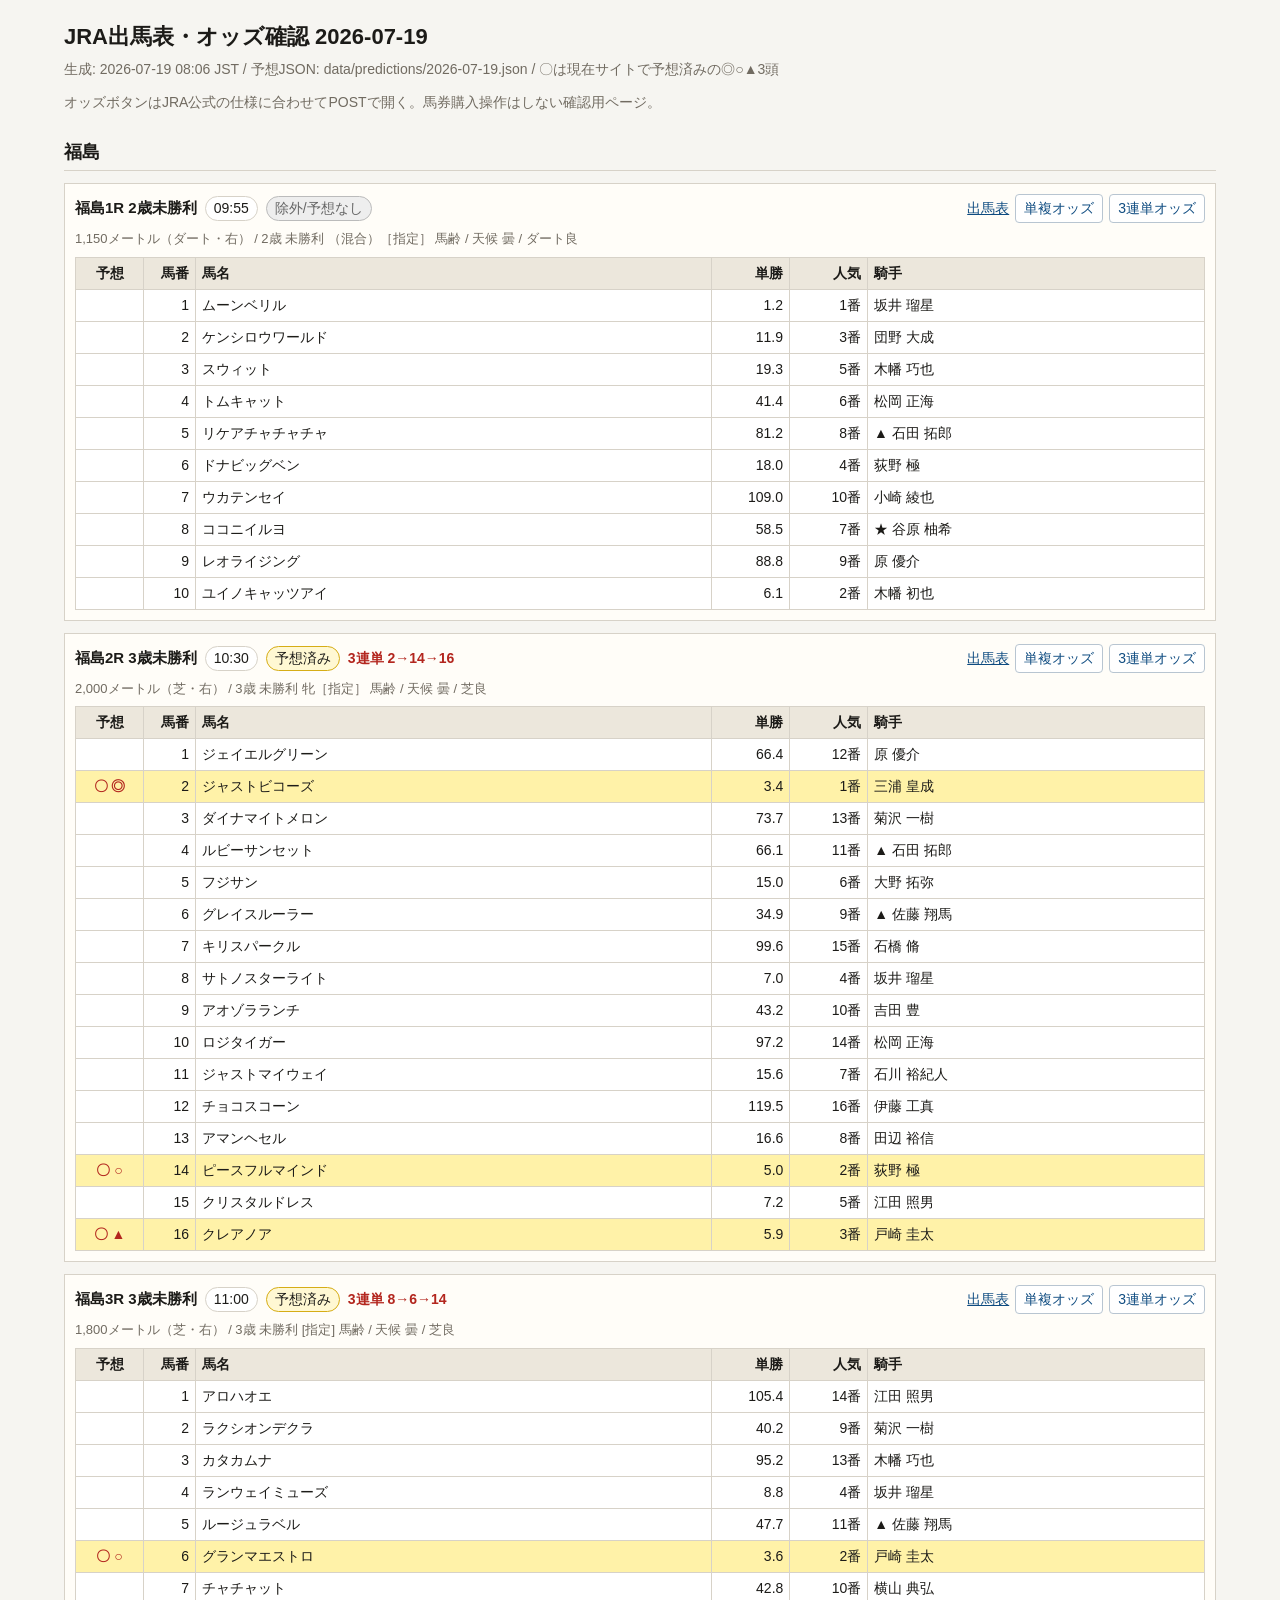
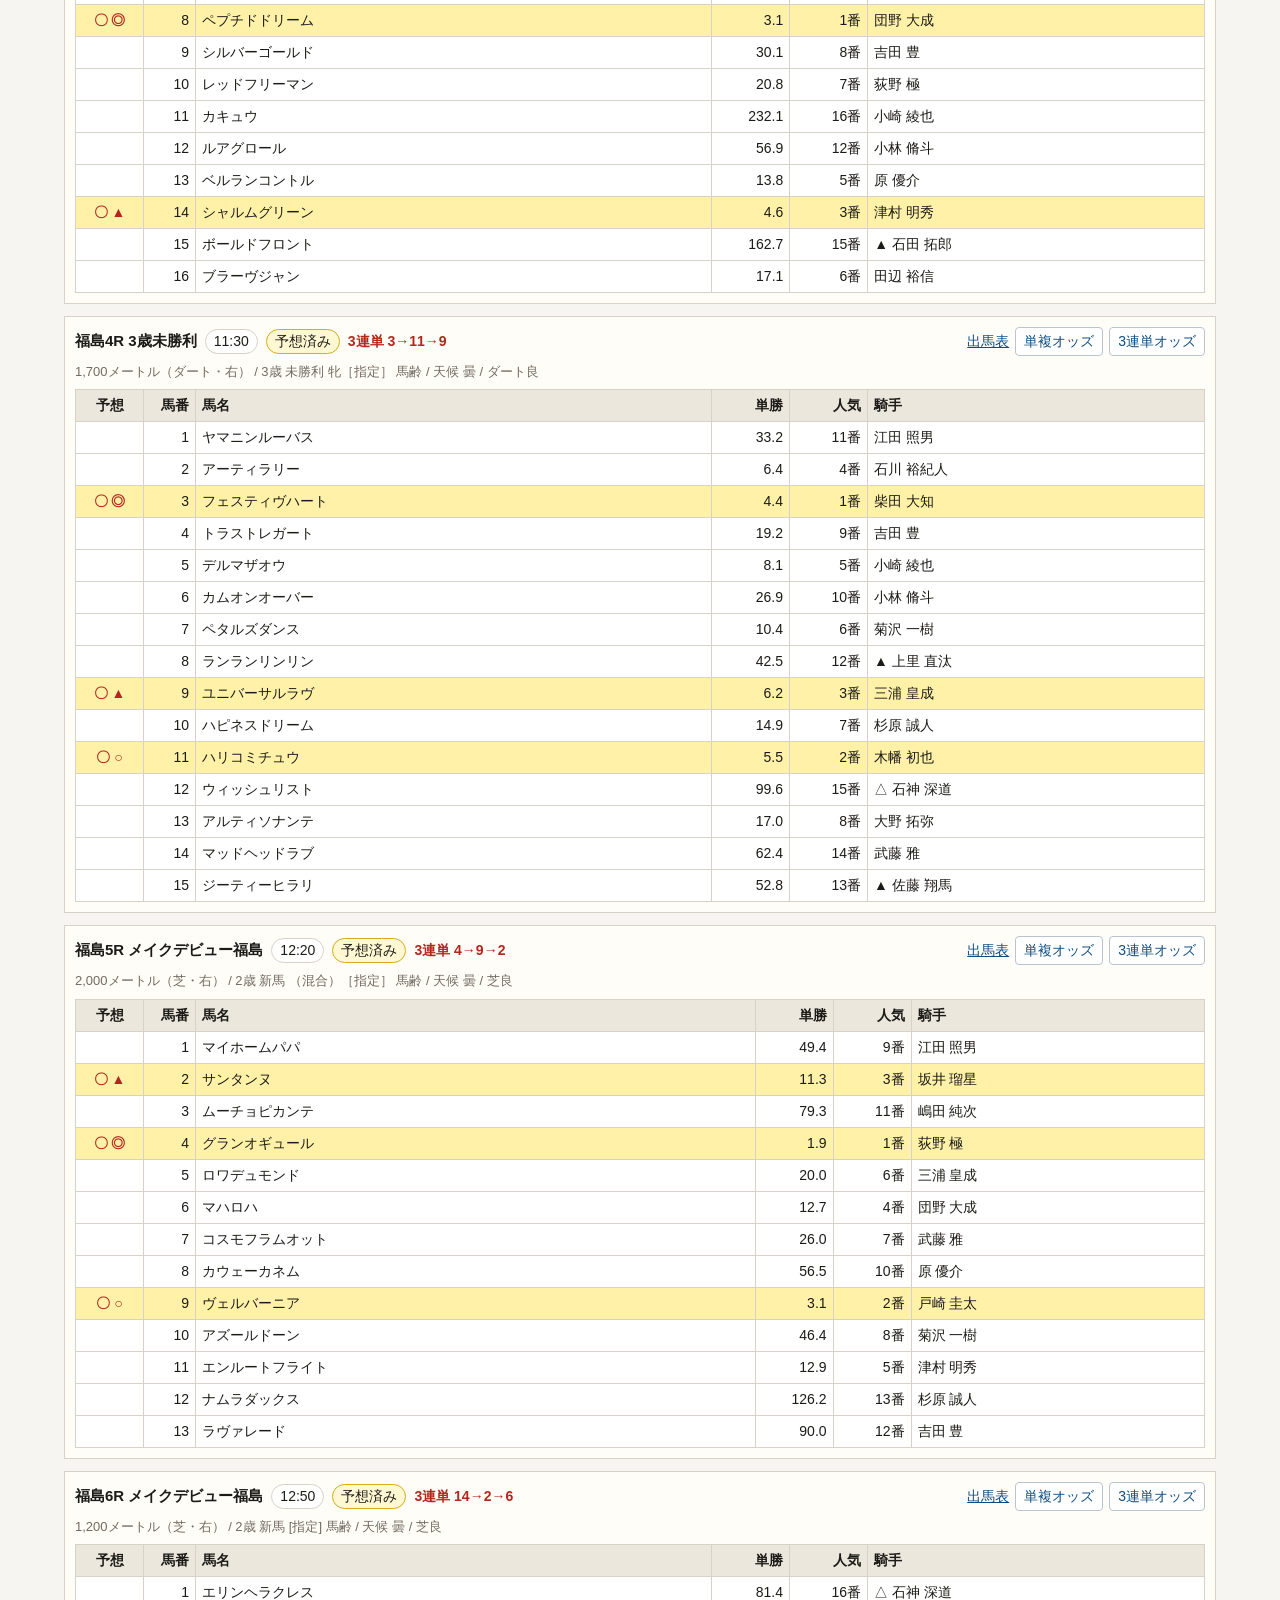
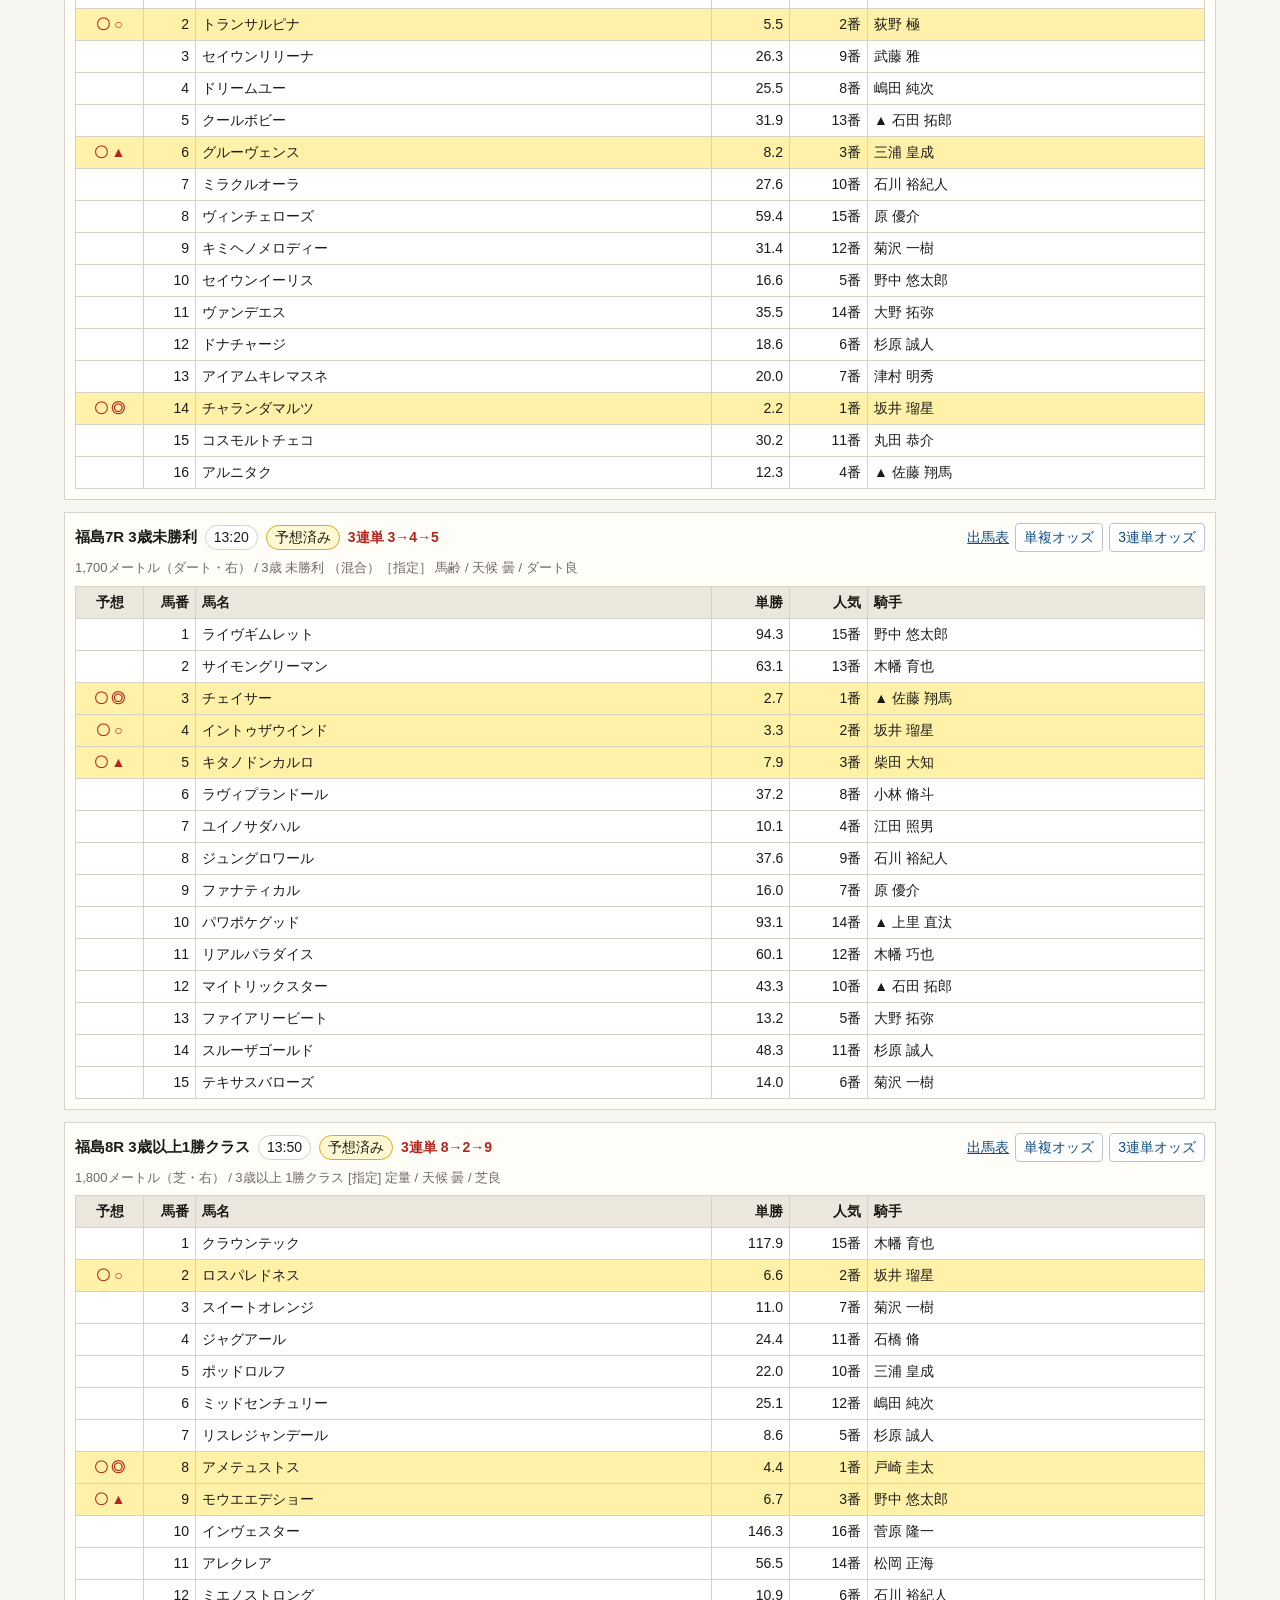
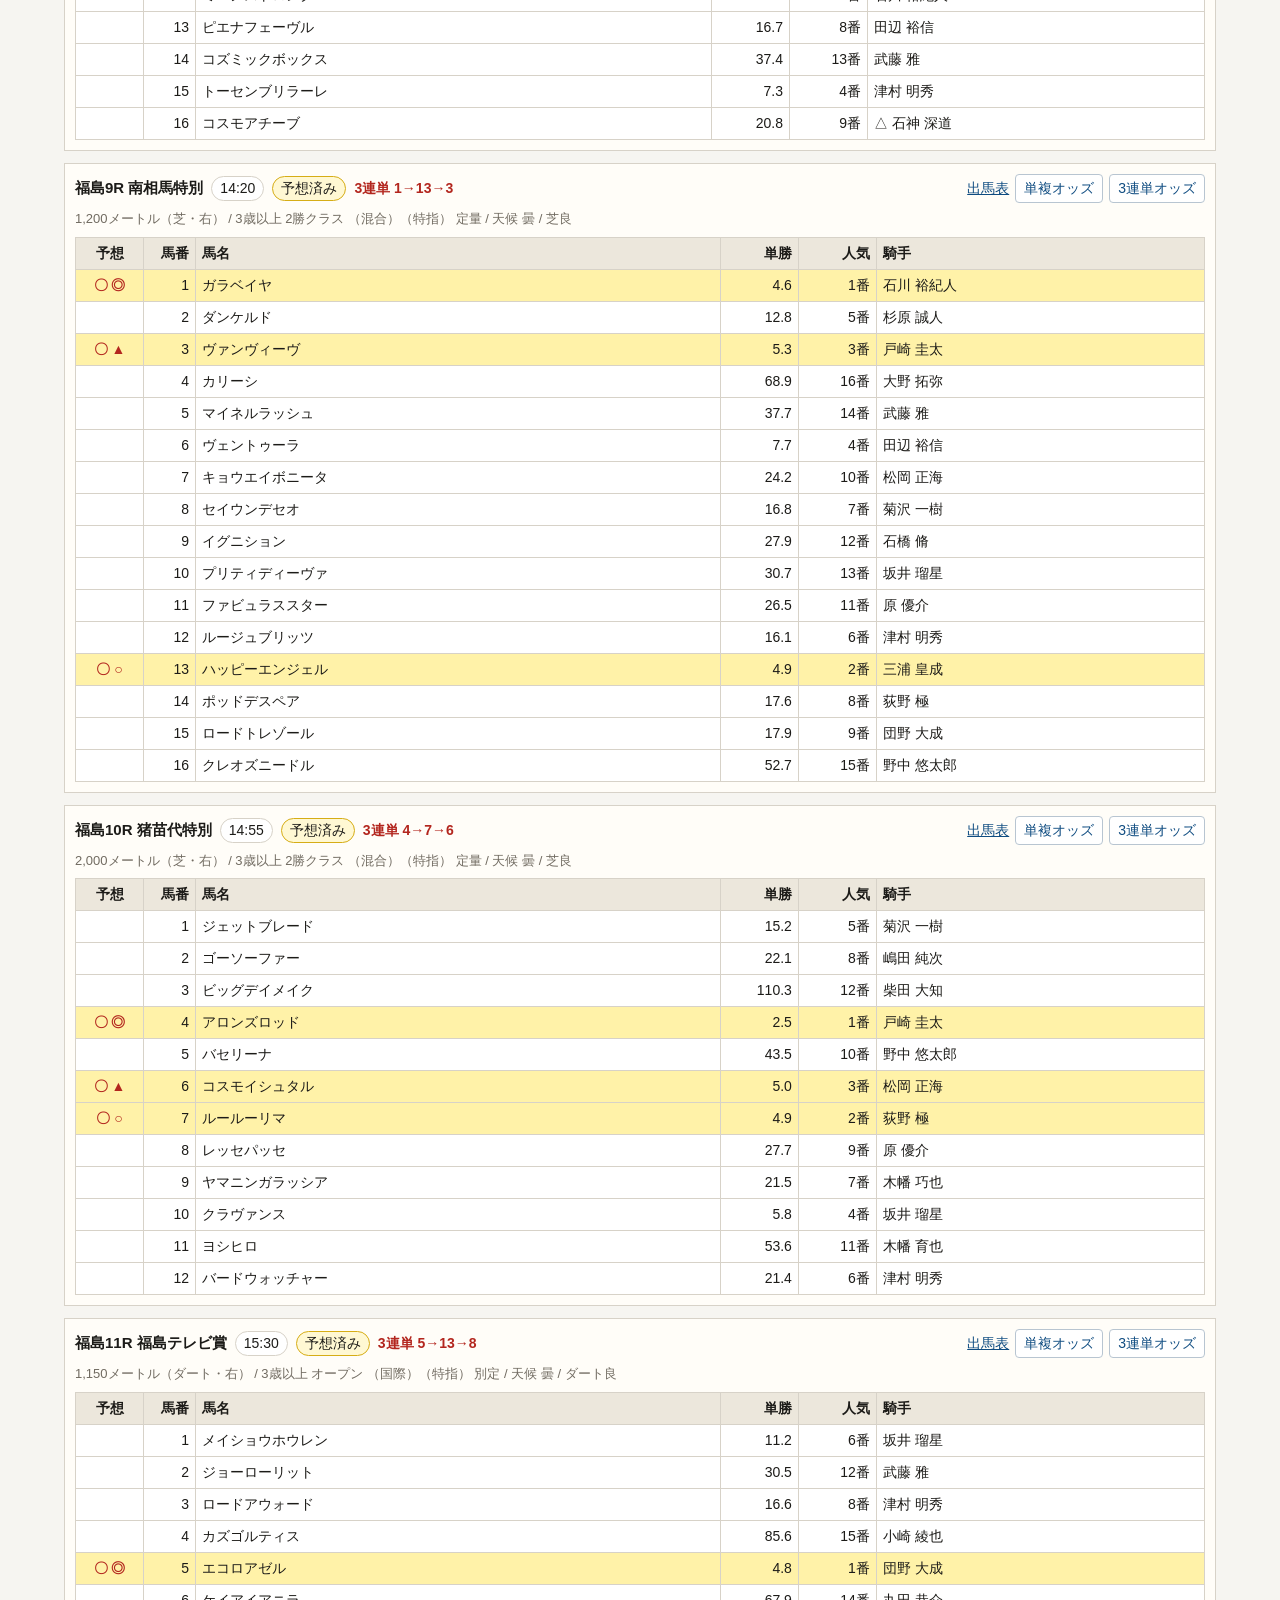
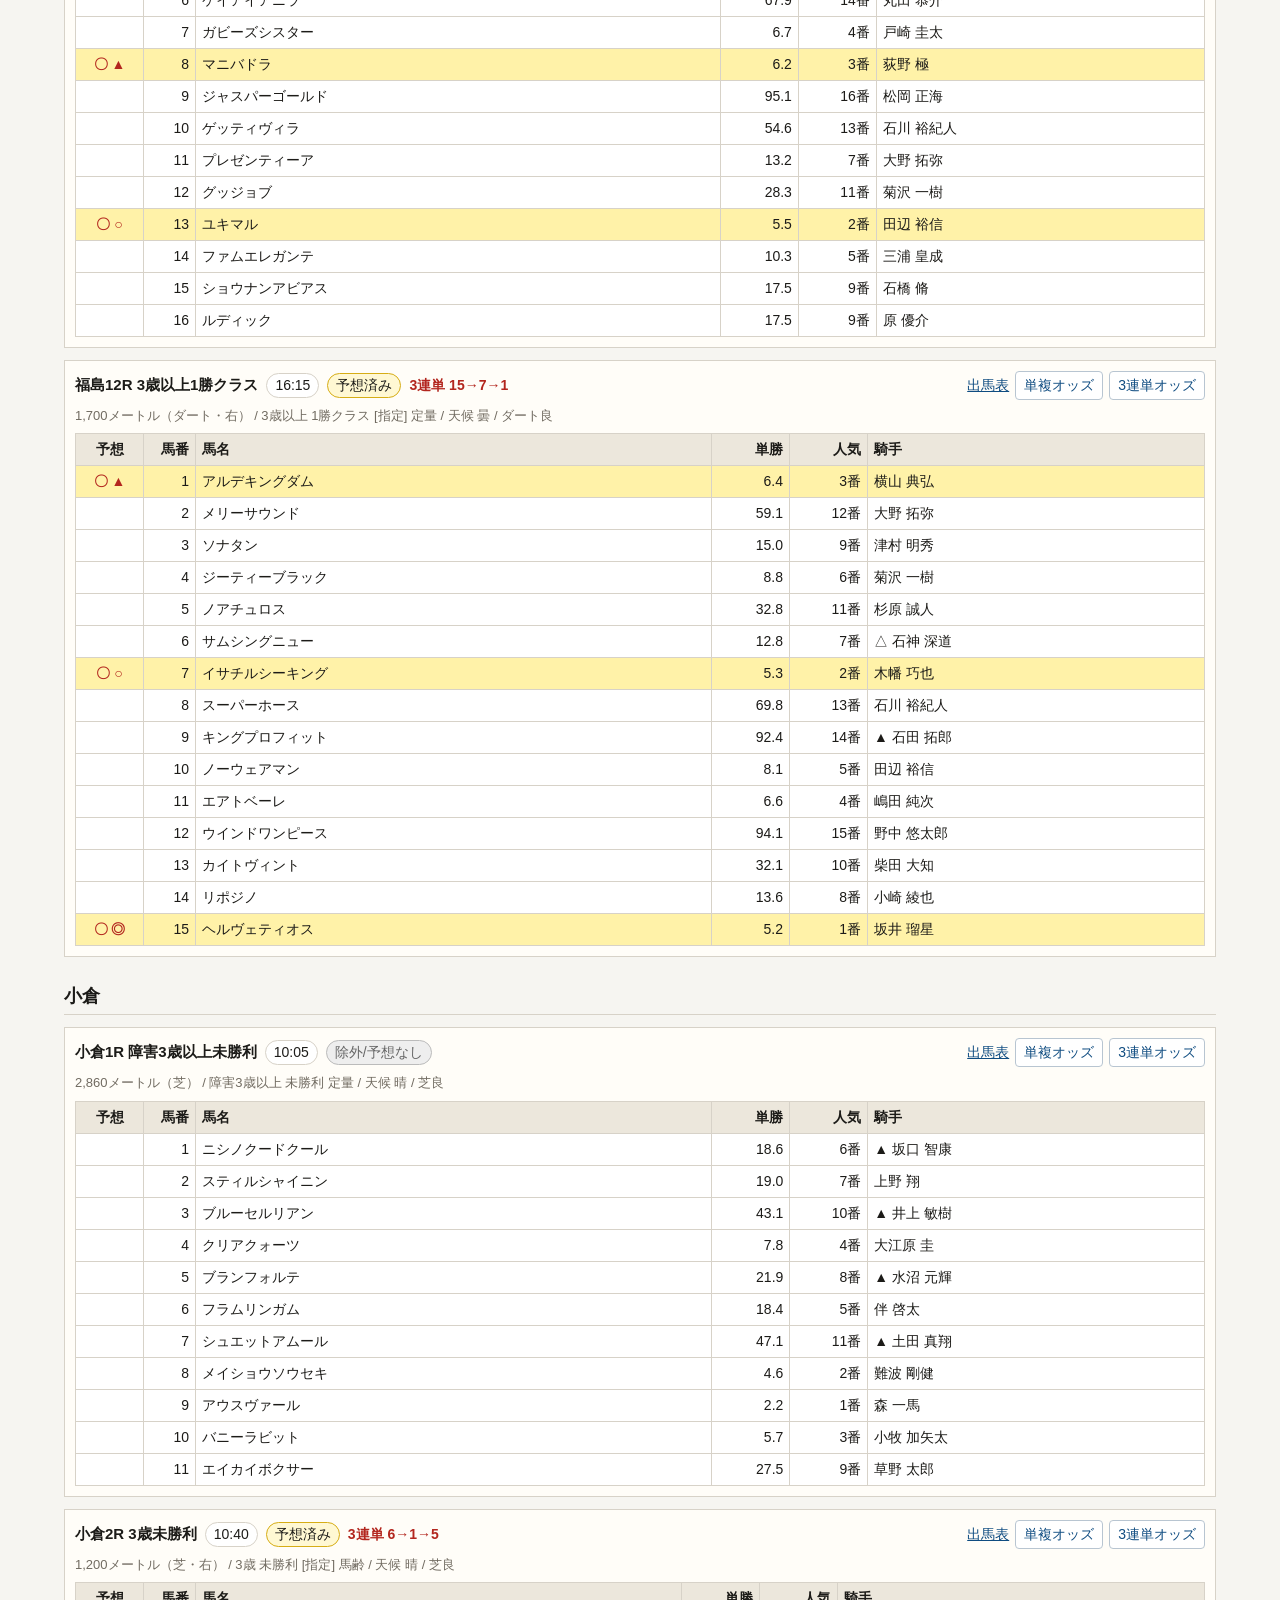
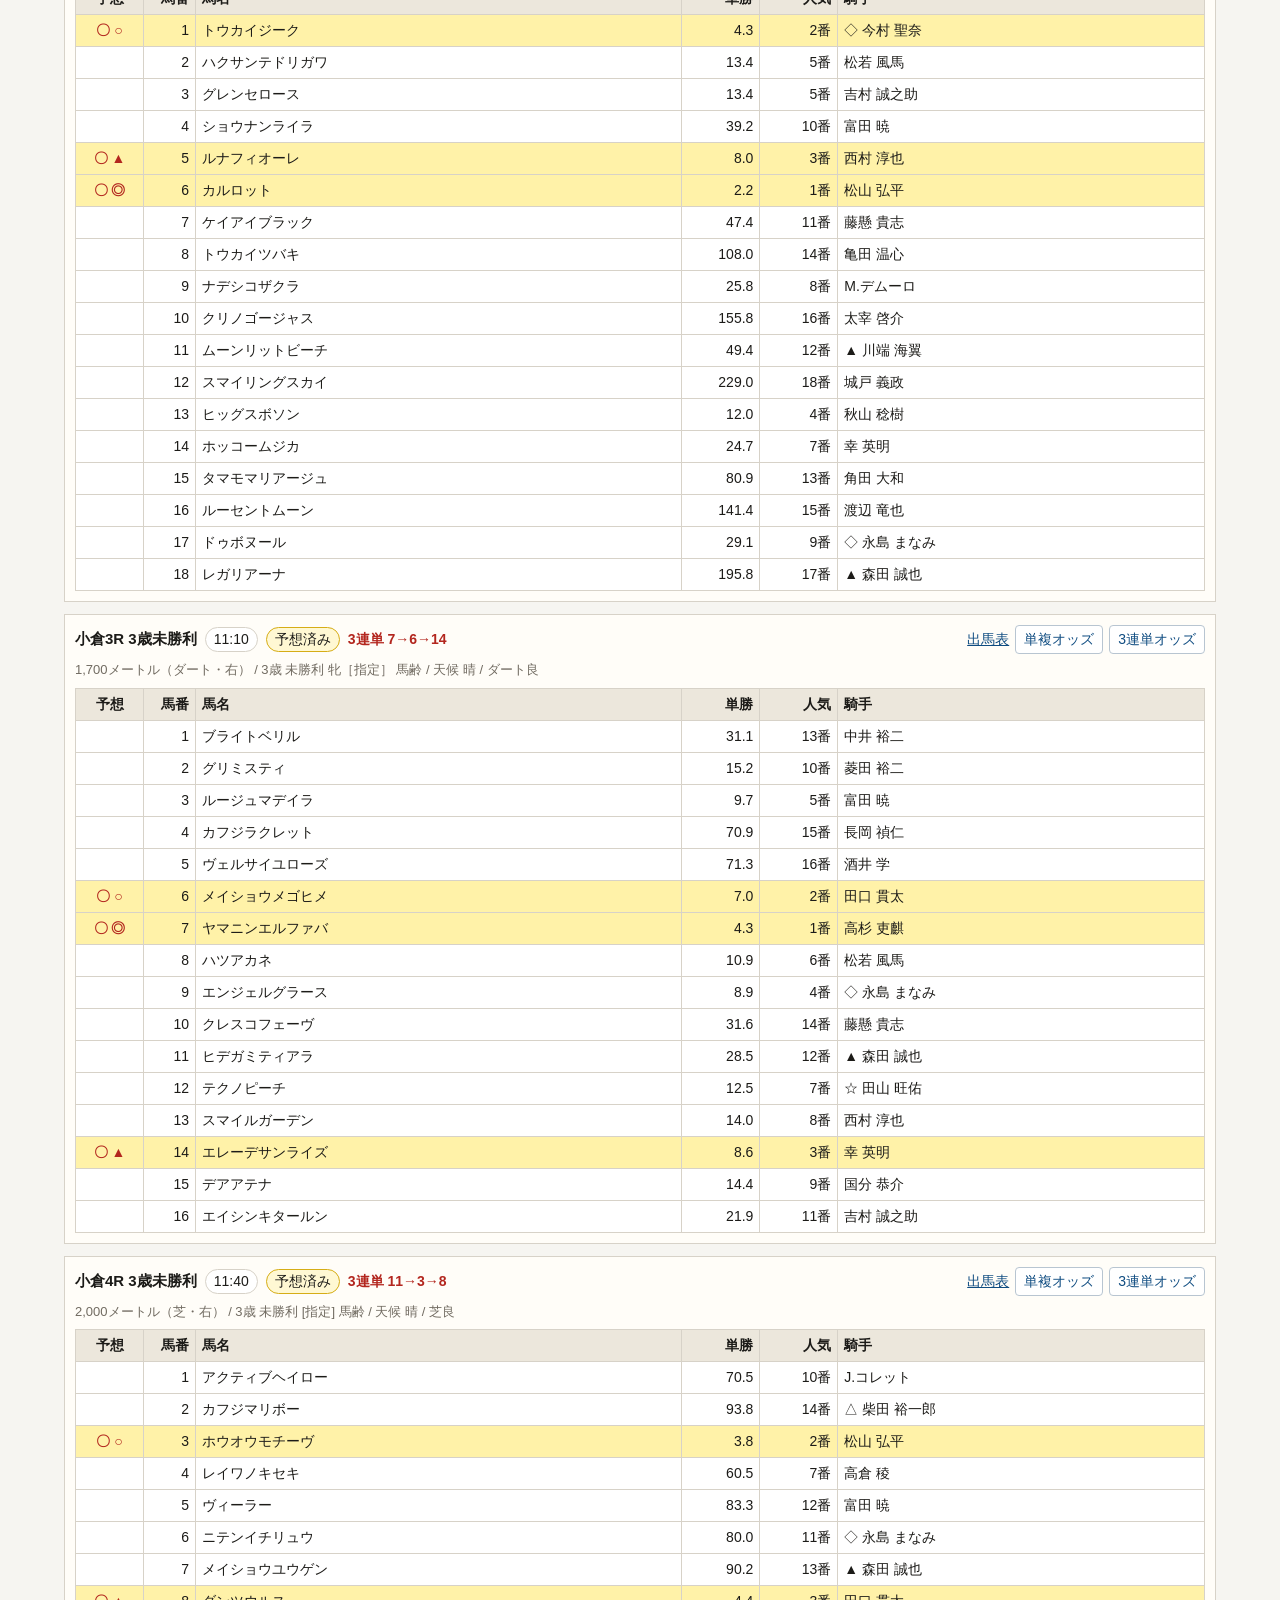
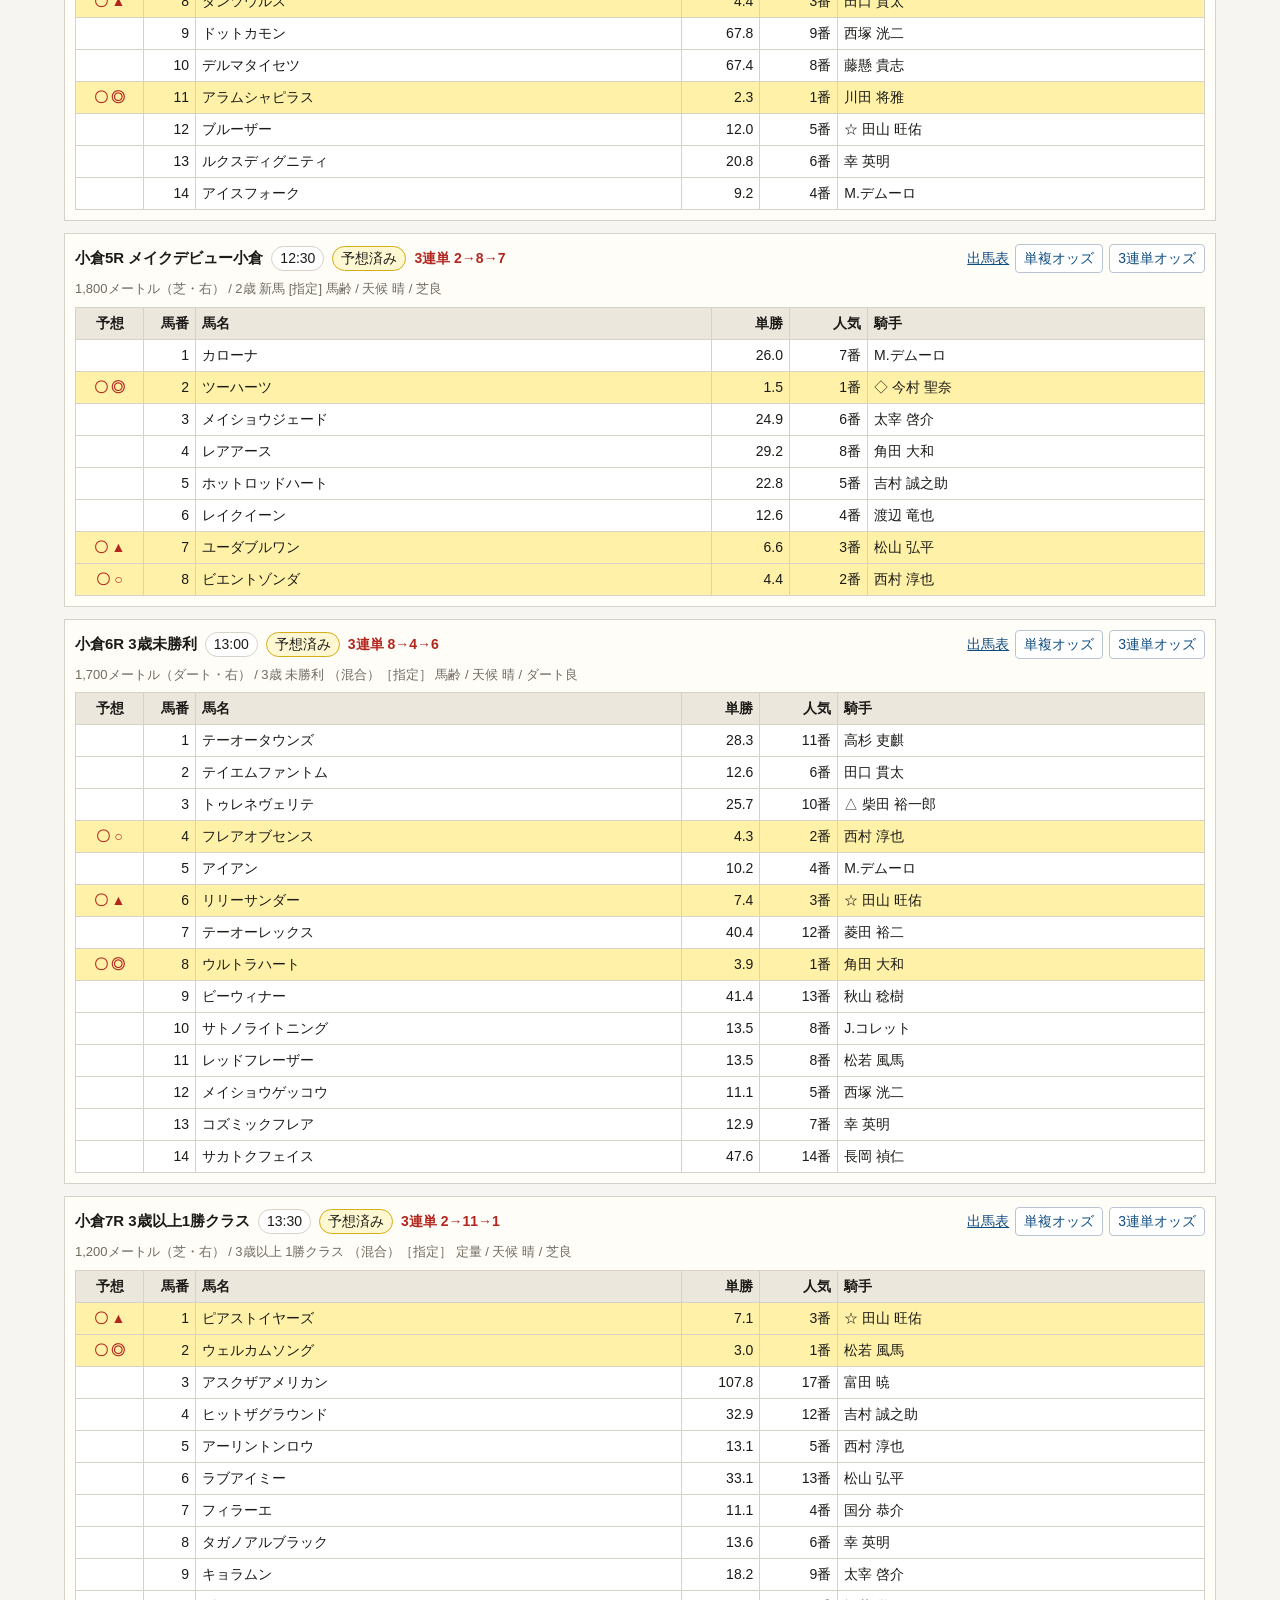
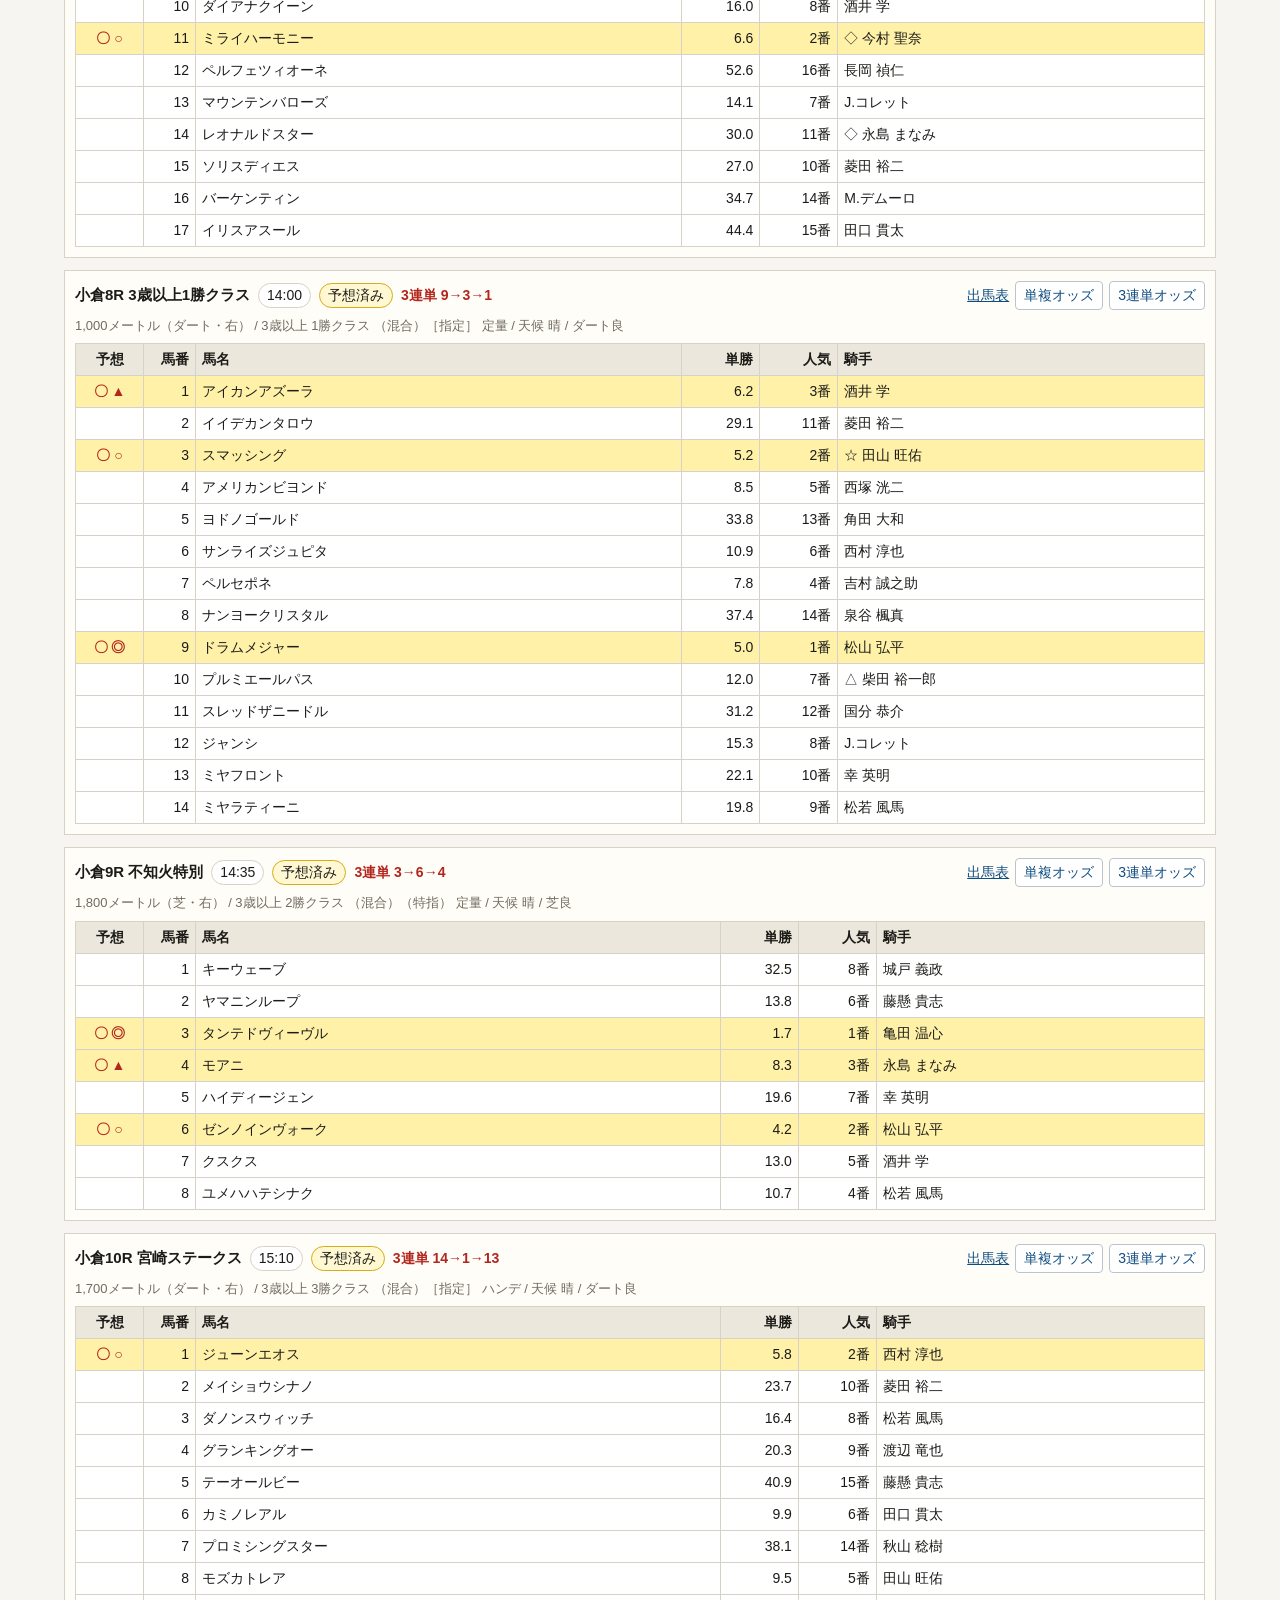
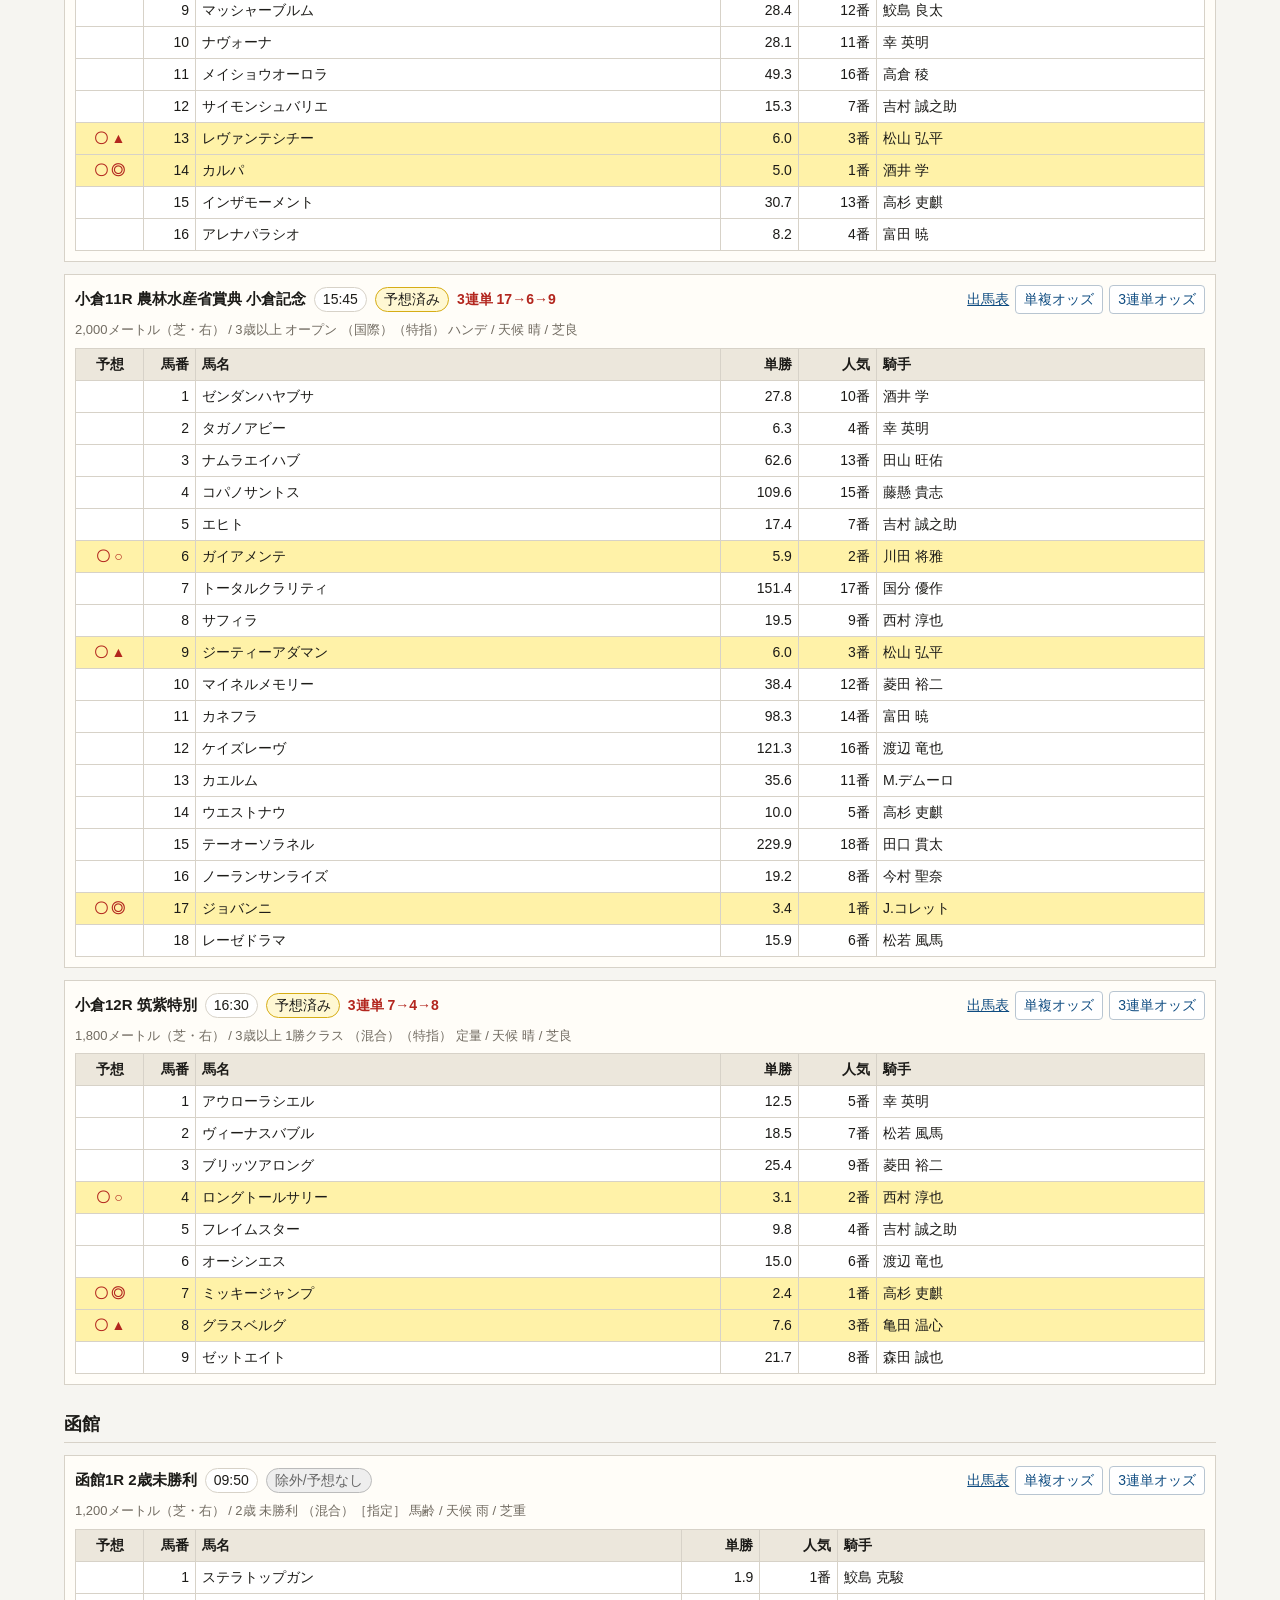
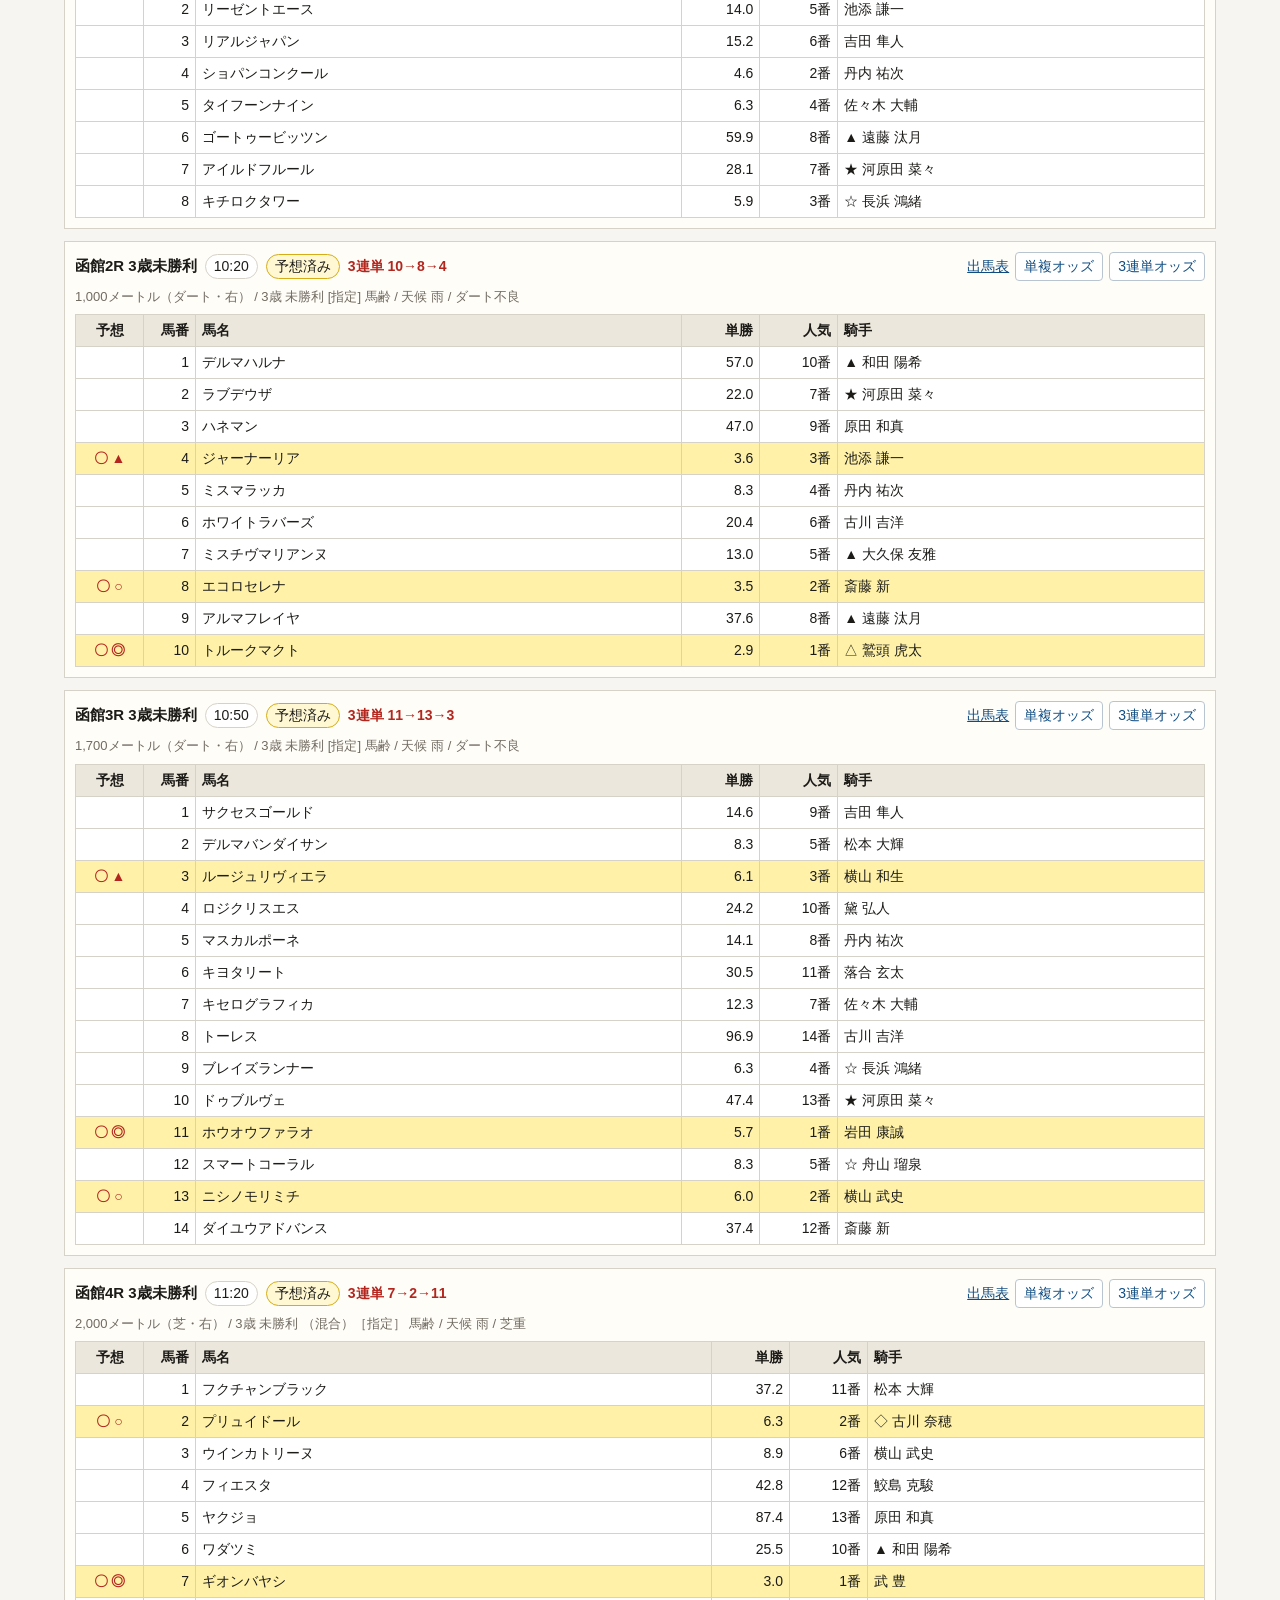
==== commit f9122f0a: "Publish site from 89ed930dfa361590d12a1df19ec216246a1d581b" ====
--- a/jra-entry-odds.html
+++ b/jra-entry-odds.html
@@ -3,844 +3,868 @@
 <head>
 <meta charset="utf-8">
 <meta name="viewport" content="width=device-width, initial-scale=1">
-<title>JRA出馬表・オッズ確認 2026-07-18</title>
+<title>JRA出馬表・オッズ確認 2026-07-19</title>
 <style>
 :root{color-scheme:light;--bg:#f6f5f1;--ink:#1c1b18;--line:#d7d2c8;--soft:#fffdf8;--mark:#fff2a8;--muted:#716b61;--accent:#b3261e}*{box-sizing:border-box}body{margin:0;background:var(--bg);color:var(--ink);font-family:-apple-system,BlinkMacSystemFont,'Segoe UI',sans-serif;font-size:14px;line-height:1.5}main{max-width:1180px;margin:0 auto;padding:20px 14px 40px}h1{font-size:22px;margin:0 0 6px}h2{font-size:18px;margin:26px 0 10px;border-bottom:1px solid var(--line);padding-bottom:4px}h3{font-size:15px;margin:0}.meta{color:var(--muted);margin:0 0 12px}.race{background:var(--soft);border:1px solid var(--line);margin:12px 0;padding:10px}.race-head{display:flex;gap:10px;align-items:center;justify-content:space-between;flex-wrap:wrap}.race-title{display:flex;gap:8px;align-items:baseline;flex-wrap:wrap}.badge{display:inline-block;border:1px solid var(--line);border-radius:999px;padding:1px 8px;background:#fff}.badge.pred{border-color:#d6ad16;background:#fff8d3}.badge.skip{border-color:#bbb;background:#eee;color:#666}.ticket{font-weight:700;color:var(--accent)}.links{display:flex;gap:6px;align-items:center;flex-wrap:wrap}a,button{font:inherit;color:#0f4c81}button{border:1px solid #b8c5d1;background:#fff;border-radius:4px;padding:3px 8px;cursor:pointer}.inline{display:inline}.muted{color:var(--muted)}table{width:100%;border-collapse:collapse;margin-top:8px;background:white}th,td{border:1px solid var(--line);padding:5px 6px;text-align:left;vertical-align:middle}th{background:#ece7dc;font-weight:700}.num{width:52px;text-align:right}.odds,.pop{width:78px;text-align:right}.pick{width:68px;text-align:center;font-weight:700}.picked td{background:var(--mark)}.pickmark{color:var(--accent);font-weight:800}.race-note{margin:6px 0 0;color:var(--muted);font-size:13px}@media(max-width:700px){main{padding:14px 8px}.race{padding:8px}th,td{padding:4px}.hide-sm{display:none}.race-head{align-items:flex-start}.links{width:100%}}
 </style>
 </head>
 <body><main>
-<h1>JRA出馬表・オッズ確認 2026-07-18</h1>
-<p class="meta">生成: 2026-07-18 08:12 JST / 予想JSON: data/predictions/2026-07-18.json / 〇は現在サイトで予想済みの◎○▲3頭</p>
+<h1>JRA出馬表・オッズ確認 2026-07-19</h1>
+<p class="meta">生成: 2026-07-19 08:06 JST / 予想JSON: data/predictions/2026-07-19.json / 〇は現在サイトで予想済みの◎○▲3頭</p>
 <p class="meta">オッズボタンはJRA公式の仕様に合わせてPOSTで開く。馬券購入操作はしない確認用ページ。</p>
 <h2>福島</h2>
 <section class="race">
 <div class="race-head">
-<div class="race-title"><h3>福島1R 2歳未勝利</h3><span class="badge">10:05</span><span class="badge skip">除外/予想なし</span></div>
-<div class="links"><a href="https://www.jra.go.jp/JRADB/accessD.html?CNAME=pw01dde0103202602070120260718/4F" target="_blank" rel="noopener">出馬表</a><form class="inline" action="https://www.jra.go.jp/JRADB/accessO.html" method="post" target="_blank"><input type="hidden" name="CNAME" value="pw151ouS303202602070120260718Z/F2"><button type="submit">単複オッズ</button></form><form class="inline" action="https://www.jra.go.jp/JRADB/accessO.html" method="post" target="_blank"><input type="hidden" name="CNAME" value="pw158ouS303202602070120260718Z/8E"><button type="submit">3連単オッズ</button></form></div>
-</div>
-<p class="race-note">1,200メートル（芝・右） / 2歳 未勝利 （混合）［指定］ 馬齢 / 天候 曇 / 芝良</p>
-<table>
-<thead><tr><th class="pick">予想</th><th class="num">馬番</th><th>馬名</th><th class="odds">単勝</th><th class="pop">人気</th><th class="hide-sm">騎手</th></tr></thead><tbody>
-<tr><td class="pick"></td><td class="num">1</td><td>ヴェットビルズ</td><td class="odds">102.7</td><td class="pop">13番</td><td class="hide-sm">木幡 育也</td></tr>
-<tr><td class="pick"></td><td class="num">2</td><td>エーオープリマ</td><td class="odds">59.3</td><td class="pop">9番</td><td class="hide-sm">原 優介</td></tr>
-<tr><td class="pick"></td><td class="num">3</td><td>ウインリスノアール</td><td class="odds">53.9</td><td class="pop">8番</td><td class="hide-sm">△ 石神 深道</td></tr>
-<tr><td class="pick"></td><td class="num">4</td><td>サリードゥ</td><td class="odds">1.8</td><td class="pop">1番</td><td class="hide-sm">津村 明秀</td></tr>
-<tr><td class="pick"></td><td class="num">5</td><td>エーアイクワイ</td><td class="odds">7.7</td><td class="pop">4番</td><td class="hide-sm">石川 裕紀人</td></tr>
-<tr><td class="pick"></td><td class="num">6</td><td>イサチルサリーレ</td><td class="odds">25.3</td><td class="pop">7番</td><td class="hide-sm">木幡 初也</td></tr>
-<tr><td class="pick"></td><td class="num">7</td><td>ピリナカピリナ</td><td class="odds">78.2</td><td class="pop">10番</td><td class="hide-sm">武藤 雅</td></tr>
-<tr><td class="pick"></td><td class="num">8</td><td>シュネーバレン</td><td class="odds">4.7</td><td class="pop">2番</td><td class="hide-sm">木幡 巧也</td></tr>
-<tr><td class="pick"></td><td class="num">9</td><td>アイデアルカット</td><td class="odds">20.4</td><td class="pop">6番</td><td class="hide-sm">江田 照男</td></tr>
-<tr><td class="pick"></td><td class="num">10</td><td>アミノショコラ</td><td class="odds">89.0</td><td class="pop">12番</td><td class="hide-sm">野中 悠太郎</td></tr>
-<tr><td class="pick"></td><td class="num">11</td><td>プリンセスロッティ</td><td class="odds">17.4</td><td class="pop">5番</td><td class="hide-sm">★ 谷原 柚希</td></tr>
-<tr><td class="pick"></td><td class="num">12</td><td>ショウナンハーヴェ</td><td class="odds">6.6</td><td class="pop">3番</td><td class="hide-sm">坂井 瑠星</td></tr>
-<tr><td class="pick"></td><td class="num">13</td><td>オルッス</td><td class="odds">80.7</td><td class="pop">11番</td><td class="hide-sm">嶋田 純次</td></tr>
-</tbody></table>
-</section>
-<section class="race">
-<div class="race-head">
-<div class="race-title"><h3>福島2R 2歳未勝利</h3><span class="badge">10:40</span><span class="badge skip">除外/予想なし</span></div>
-<div class="links"><a href="https://www.jra.go.jp/JRADB/accessD.html?CNAME=pw01dde0103202602070220260718/04" target="_blank" rel="noopener">出馬表</a><form class="inline" action="https://www.jra.go.jp/JRADB/accessO.html" method="post" target="_blank"><input type="hidden" name="CNAME" value="pw151ouS303202602070220260718Z/A7"><button type="submit">単複オッズ</button></form><form class="inline" action="https://www.jra.go.jp/JRADB/accessO.html" method="post" target="_blank"><input type="hidden" name="CNAME" value="pw158ouS303202602070220260718Z/43"><button type="submit">3連単オッズ</button></form></div>
-</div>
-<p class="race-note">1,800メートル（芝・右） / 2歳 未勝利 [指定] 馬齢 / 天候 曇 / 芝良</p>
-<table>
-<thead><tr><th class="pick">予想</th><th class="num">馬番</th><th>馬名</th><th class="odds">単勝</th><th class="pop">人気</th><th class="hide-sm">騎手</th></tr></thead><tbody>
-<tr><td class="pick"></td><td class="num">1</td><td>サノノキセキ</td><td class="odds">2.9</td><td class="pop">1番</td><td class="hide-sm">戸崎 圭太</td></tr>
-<tr><td class="pick"></td><td class="num">2</td><td>ビップヴィーナス</td><td class="odds">3.1</td><td class="pop">2番</td><td class="hide-sm">坂井 瑠星</td></tr>
-<tr><td class="pick"></td><td class="num">3</td><td>ウィナーズチェック</td><td class="odds">6.1</td><td class="pop">4番</td><td class="hide-sm">津村 明秀</td></tr>
-<tr><td class="pick"></td><td class="num">4</td><td>カペラテソーロ</td><td class="odds">10.3</td><td class="pop">5番</td><td class="hide-sm">木幡 巧也</td></tr>
-<tr><td class="pick"></td><td class="num">5</td><td>ティアラスピリット</td><td class="odds">40.2</td><td class="pop">8番</td><td class="hide-sm">菊沢 一樹</td></tr>
-<tr><td class="pick"></td><td class="num">6</td><td>フレンデル</td><td class="odds">5.6</td><td class="pop">3番</td><td class="hide-sm">杉原 誠人</td></tr>
-<tr><td class="pick"></td><td class="num">7</td><td>レディレックス</td><td class="odds">80.7</td><td class="pop">9番</td><td class="hide-sm">△ 石神 深道</td></tr>
-<tr><td class="pick"></td><td class="num">8</td><td>ファウナード</td><td class="odds">24.6</td><td class="pop">7番</td><td class="hide-sm">石橋 脩</td></tr>
-<tr><td class="pick"></td><td class="num">9</td><td>スクリプトール</td><td class="odds">13.8</td><td class="pop">6番</td><td class="hide-sm">石川 裕紀人</td></tr>
-</tbody></table>
-</section>
-<section class="race">
-<div class="race-head">
-<div class="race-title"><h3>福島3R 3歳未勝利</h3><span class="badge">11:10</span><span class="badge pred">予想済み</span><span class="ticket">3連単 13→9→6</span></div>
-<div class="links"><a href="https://www.jra.go.jp/JRADB/accessD.html?CNAME=pw01dde0103202602070320260718/B9" target="_blank" rel="noopener">出馬表</a><form class="inline" action="https://www.jra.go.jp/JRADB/accessO.html" method="post" target="_blank"><input type="hidden" name="CNAME" value="pw151ouS303202602070320260718Z/5C"><button type="submit">単複オッズ</button></form><form class="inline" action="https://www.jra.go.jp/JRADB/accessO.html" method="post" target="_blank"><input type="hidden" name="CNAME" value="pw158ouS303202602070320260718Z/F8"><button type="submit">3連単オッズ</button></form></div>
-</div>
-<p class="race-note">1,150メートル（ダート・右） / 3歳 未勝利 [指定] 馬齢 / 天候 曇 / ダート良</p>
-<table>
-<thead><tr><th class="pick">予想</th><th class="num">馬番</th><th>馬名</th><th class="odds">単勝</th><th class="pop">人気</th><th class="hide-sm">騎手</th></tr></thead><tbody>
-<tr><td class="pick"></td><td class="num">1</td><td>プリンセスダーコ</td><td class="odds">35.4</td><td class="pop">10番</td><td class="hide-sm">原 優介</td></tr>
-<tr><td class="pick"></td><td class="num">2</td><td>サクラボーベル</td><td class="odds">12.8</td><td class="pop">4番</td><td class="hide-sm">小崎 綾也</td></tr>
-<tr><td class="pick"></td><td class="num">3</td><td>エクスペクタント</td><td class="odds">38.6</td><td class="pop">11番</td><td class="hide-sm">横山 典弘</td></tr>
-<tr><td class="pick"></td><td class="num">4</td><td>ヌビアン</td><td class="odds">35.2</td><td class="pop">9番</td><td class="hide-sm">木幡 巧也</td></tr>
-<tr><td class="pick"></td><td class="num">5</td><td>ジャガーライズ</td><td class="odds">14.4</td><td class="pop">6番</td><td class="hide-sm">三浦 皇成</td></tr>
-<tr class="picked"><td class="pick"><span class="pickmark">〇 ▲</span></td><td class="num">6</td><td>ニンジャトットリ</td><td class="odds">4.2</td><td class="pop">3番</td><td class="hide-sm">木幡 育也</td></tr>
-<tr><td class="pick"></td><td class="num">7</td><td>ジーティーフクフク</td><td class="odds">69.3</td><td class="pop">13番</td><td class="hide-sm">杉原 誠人</td></tr>
-<tr><td class="pick"></td><td class="num">8</td><td>アンセートゥモダン</td><td class="odds">131.1</td><td class="pop">16番</td><td class="hide-sm">野中 悠太郎</td></tr>
-<tr class="picked"><td class="pick"><span class="pickmark">〇 ○</span></td><td class="num">9</td><td>ハングローズ</td><td class="odds">3.8</td><td class="pop">2番</td><td class="hide-sm">▲ 上里 直汰</td></tr>
-<tr><td class="pick"></td><td class="num">10</td><td>ライブリピュア</td><td class="odds">41.8</td><td class="pop">12番</td><td class="hide-sm">★ 谷原 柚希</td></tr>
-<tr><td class="pick"></td><td class="num">11</td><td>レーヴルーバ</td><td class="odds">111.5</td><td class="pop">15番</td><td class="hide-sm">▲ 佐藤 翔馬</td></tr>
-<tr><td class="pick"></td><td class="num">12</td><td>グラデュエール</td><td class="odds">97.6</td><td class="pop">14番</td><td class="hide-sm">木幡 初也</td></tr>
-<tr class="picked"><td class="pick"><span class="pickmark">〇 ◎</span></td><td class="num">13</td><td>ゲンテン</td><td class="odds">3.1</td><td class="pop">1番</td><td class="hide-sm">戸崎 圭太</td></tr>
-<tr><td class="pick"></td><td class="num">14</td><td>イデアジュアンイハ</td><td class="odds">24.2</td><td class="pop">7番</td><td class="hide-sm">石橋 脩</td></tr>
-<tr><td class="pick"></td><td class="num">15</td><td>セントリアン</td><td class="odds">14.3</td><td class="pop">5番</td><td class="hide-sm">▲ 石田 拓郎</td></tr>
-<tr><td class="pick"></td><td class="num">16</td><td>テルケンレンタッチ</td><td class="odds">33.7</td><td class="pop">8番</td><td class="hide-sm">菊沢 一樹</td></tr>
-</tbody></table>
-</section>
-<section class="race">
-<div class="race-head">
-<div class="race-title"><h3>福島4R 3歳未勝利</h3><span class="badge">11:40</span><span class="badge pred">予想済み</span><span class="ticket">3連単 2→3→10</span></div>
-<div class="links"><a href="https://www.jra.go.jp/JRADB/accessD.html?CNAME=pw01dde0103202602070420260718/6E" target="_blank" rel="noopener">出馬表</a><form class="inline" action="https://www.jra.go.jp/JRADB/accessO.html" method="post" target="_blank"><input type="hidden" name="CNAME" value="pw151ouS303202602070420260718Z/11"><button type="submit">単複オッズ</button></form><form class="inline" action="https://www.jra.go.jp/JRADB/accessO.html" method="post" target="_blank"><input type="hidden" name="CNAME" value="pw158ouS303202602070420260718Z/AD"><button type="submit">3連単オッズ</button></form></div>
-</div>
-<p class="race-note">1,200メートル（芝・右） / 3歳 未勝利 （混合）［指定］ 馬齢 / 天候 曇 / 芝良</p>
-<table>
-<thead><tr><th class="pick">予想</th><th class="num">馬番</th><th>馬名</th><th class="odds">単勝</th><th class="pop">人気</th><th class="hide-sm">騎手</th></tr></thead><tbody>
-<tr><td class="pick"></td><td class="num">1</td><td>エメラルファイン</td><td class="odds">45.4</td><td class="pop">12番</td><td class="hide-sm">石橋 脩</td></tr>
-<tr class="picked"><td class="pick"><span class="pickmark">〇 ◎</span></td><td class="num">2</td><td>ダイユウルミナス</td><td class="odds">5.4</td><td class="pop">1番</td><td class="hide-sm">▲ 佐藤 翔馬</td></tr>
-<tr class="picked"><td class="pick"><span class="pickmark">〇 ○</span></td><td class="num">3</td><td>ハイティー</td><td class="odds">6.7</td><td class="pop">2番</td><td class="hide-sm">戸崎 圭太</td></tr>
-<tr><td class="pick"></td><td class="num">4</td><td>オンナキュヌヴィ</td><td class="odds">11.7</td><td class="pop">7番</td><td class="hide-sm">津村 明秀</td></tr>
-<tr><td class="pick"></td><td class="num">5</td><td>フロステリオン</td><td class="odds">47.8</td><td class="pop">14番</td><td class="hide-sm">田辺 裕信</td></tr>
-<tr><td class="pick"></td><td class="num">6</td><td>バランソワール</td><td class="odds">8.7</td><td class="pop">6番</td><td class="hide-sm">荻野 極</td></tr>
-<tr><td class="pick"></td><td class="num">7</td><td>マイネルヴェーゼン</td><td class="odds">13.0</td><td class="pop">8番</td><td class="hide-sm">石川 裕紀人</td></tr>
-<tr><td class="pick"></td><td class="num">8</td><td>ジーティートゥーリ</td><td class="odds">46.5</td><td class="pop">13番</td><td class="hide-sm">杉原 誠人</td></tr>
-<tr><td class="pick"></td><td class="num">9</td><td>エンジェルサン</td><td class="odds">13.5</td><td class="pop">9番</td><td class="hide-sm">△ 石神 深道</td></tr>
-<tr class="picked"><td class="pick"><span class="pickmark">〇 ▲</span></td><td class="num">10</td><td>ウインドオブヘヴン</td><td class="odds">6.7</td><td class="pop">2番</td><td class="hide-sm">松岡 正海</td></tr>
-<tr><td class="pick"></td><td class="num">11</td><td>ラウンドヒル</td><td class="odds">8.0</td><td class="pop">5番</td><td class="hide-sm">三浦 皇成</td></tr>
-<tr><td class="pick"></td><td class="num">12</td><td>リーデレクオーレ</td><td class="odds">7.0</td><td class="pop">4番</td><td class="hide-sm">柴田 大知</td></tr>
-<tr><td class="pick"></td><td class="num">13</td><td>スラッシュコード</td><td class="odds">18.4</td><td class="pop">10番</td><td class="hide-sm">菊沢 一樹</td></tr>
-<tr><td class="pick"></td><td class="num">14</td><td>レレリオーナ</td><td class="odds">109.4</td><td class="pop">15番</td><td class="hide-sm">▲ 上里 直汰</td></tr>
-<tr><td class="pick"></td><td class="num">15</td><td>シエラモレーナ</td><td class="odds">45.0</td><td class="pop">11番</td><td class="hide-sm">大野 拓弥</td></tr>
-<tr><td class="pick"></td><td class="num">16</td><td>ココニーナ</td><td class="odds">194.6</td><td class="pop">16番</td><td class="hide-sm">小林 脩斗</td></tr>
-</tbody></table>
-</section>
-<section class="race">
-<div class="race-head">
-<div class="race-title"><h3>福島5R メイクデビュー福島</h3><span class="badge">12:30</span><span class="badge pred">予想済み</span><span class="ticket">3連単 2→6→1</span></div>
-<div class="links"><a href="https://www.jra.go.jp/JRADB/accessD.html?CNAME=pw01dde0103202602070520260718/23" target="_blank" rel="noopener">出馬表</a><form class="inline" action="https://www.jra.go.jp/JRADB/accessO.html" method="post" target="_blank"><input type="hidden" name="CNAME" value="pw151ouS303202602070520260718Z/C6"><button type="submit">単複オッズ</button></form><form class="inline" action="https://www.jra.go.jp/JRADB/accessO.html" method="post" target="_blank"><input type="hidden" name="CNAME" value="pw158ouS303202602070520260718Z/62"><button type="submit">3連単オッズ</button></form></div>
-</div>
-<p class="race-note">1,800メートル（芝・右） / 2歳 新馬 牝［指定］ 馬齢 / 天候 曇 / 芝良</p>
-<table>
-<thead><tr><th class="pick">予想</th><th class="num">馬番</th><th>馬名</th><th class="odds">単勝</th><th class="pop">人気</th><th class="hide-sm">騎手</th></tr></thead><tbody>
-<tr class="picked"><td class="pick"><span class="pickmark">〇 ▲</span></td><td class="num">1</td><td>サウンズオーサム</td><td class="odds">6.8</td><td class="pop">3番</td><td class="hide-sm">荻野 極</td></tr>
-<tr class="picked"><td class="pick"><span class="pickmark">〇 ◎</span></td><td class="num">2</td><td>シルクドマルス</td><td class="odds">2.4</td><td class="pop">1番</td><td class="hide-sm">坂井 瑠星</td></tr>
-<tr><td class="pick"></td><td class="num">3</td><td>フェリシタル</td><td class="odds">12.8</td><td class="pop">6番</td><td class="hide-sm">三浦 皇成</td></tr>
-<tr><td class="pick"></td><td class="num">4</td><td>コスモモノポリー</td><td class="odds">21.4</td><td class="pop">9番</td><td class="hide-sm">石川 裕紀人</td></tr>
-<tr><td class="pick"></td><td class="num">5</td><td>デルマキタカミ</td><td class="odds">81.3</td><td class="pop">14番</td><td class="hide-sm">木幡 初也</td></tr>
-<tr class="picked"><td class="pick"><span class="pickmark">〇 ○</span></td><td class="num">6</td><td>ラッパースヴィル</td><td class="odds">6.3</td><td class="pop">2番</td><td class="hide-sm">津村 明秀</td></tr>
-<tr><td class="pick"></td><td class="num">7</td><td>モンサンアミュザン</td><td class="odds">51.5</td><td class="pop">12番</td><td class="hide-sm">木幡 巧也</td></tr>
-<tr><td class="pick"></td><td class="num">8</td><td>マスターボリューム</td><td class="odds">39.7</td><td class="pop">10番</td><td class="hide-sm">柴田 大知</td></tr>
-<tr><td class="pick"></td><td class="num">9</td><td>マリナーヴァレイ</td><td class="odds">12.0</td><td class="pop">5番</td><td class="hide-sm">戸崎 圭太</td></tr>
-<tr><td class="pick"></td><td class="num">10</td><td>サンプラザマツモト</td><td class="odds">49.8</td><td class="pop">11番</td><td class="hide-sm">吉田 豊</td></tr>
-<tr><td class="pick"></td><td class="num">11</td><td>クレイターレイク</td><td class="odds">9.4</td><td class="pop">4番</td><td class="hide-sm">石橋 脩</td></tr>
-<tr><td class="pick"></td><td class="num">12</td><td>フランベリー</td><td class="odds">100.5</td><td class="pop">15番</td><td class="hide-sm">大野 拓弥</td></tr>
-<tr><td class="pick"></td><td class="num">13</td><td>ドナリー</td><td class="odds">16.9</td><td class="pop">8番</td><td class="hide-sm">△ 石神 深道</td></tr>
-<tr><td class="pick"></td><td class="num">14</td><td>ウイニングレイ</td><td class="odds">16.7</td><td class="pop">7番</td><td class="hide-sm">松岡 正海</td></tr>
-<tr><td class="pick"></td><td class="num">15</td><td>ニシノキフジン</td><td class="odds">56.6</td><td class="pop">13番</td><td class="hide-sm">野中 悠太郎</td></tr>
-</tbody></table>
-</section>
-<section class="race">
-<div class="race-head">
-<div class="race-title"><h3>福島6R 3歳未勝利</h3><span class="badge">13:00</span><span class="badge pred">予想済み</span><span class="ticket">3連単 12→1→15</span></div>
-<div class="links"><a href="https://www.jra.go.jp/JRADB/accessD.html?CNAME=pw01dde0103202602070620260718/D8" target="_blank" rel="noopener">出馬表</a><form class="inline" action="https://www.jra.go.jp/JRADB/accessO.html" method="post" target="_blank"><input type="hidden" name="CNAME" value="pw151ouS303202602070620260718Z/7B"><button type="submit">単複オッズ</button></form><form class="inline" action="https://www.jra.go.jp/JRADB/accessO.html" method="post" target="_blank"><input type="hidden" name="CNAME" value="pw158ouS303202602070620260718Z/17"><button type="submit">3連単オッズ</button></form></div>
-</div>
-<p class="race-note">1,700メートル（ダート・右） / 3歳 未勝利 [指定] 馬齢 / 天候 曇 / ダート良</p>
-<table>
-<thead><tr><th class="pick">予想</th><th class="num">馬番</th><th>馬名</th><th class="odds">単勝</th><th class="pop">人気</th><th class="hide-sm">騎手</th></tr></thead><tbody>
-<tr class="picked"><td class="pick"><span class="pickmark">〇 ○</span></td><td class="num">1</td><td>テンオンスゴールド</td><td class="odds">3.7</td><td class="pop">2番</td><td class="hide-sm">江田 照男</td></tr>
-<tr><td class="pick"></td><td class="num">2</td><td>スクイーズアウト</td><td class="odds">15.3</td><td class="pop">5番</td><td class="hide-sm">原 優介</td></tr>
-<tr><td class="pick"></td><td class="num">3</td><td>サンタピア</td><td class="odds">60.4</td><td class="pop">12番</td><td class="hide-sm">木幡 巧也</td></tr>
-<tr><td class="pick"></td><td class="num">4</td><td>ティンバーライン</td><td class="odds">32.0</td><td class="pop">9番</td><td class="hide-sm">菊沢 一樹</td></tr>
-<tr><td class="pick"></td><td class="num">5</td><td>カシマライフウ</td><td class="odds">15.4</td><td class="pop">6番</td><td class="hide-sm">松岡 正海</td></tr>
-<tr><td class="pick"></td><td class="num">6</td><td>エッジランナー</td><td class="odds">86.6</td><td class="pop">14番</td><td class="hide-sm">武藤 雅</td></tr>
-<tr><td class="pick"></td><td class="num">7</td><td>コパノミラノ</td><td class="odds">38.3</td><td class="pop">11番</td><td class="hide-sm">柴田 大知</td></tr>
-<tr><td class="pick"></td><td class="num">8</td><td>サツキジュエル</td><td class="odds">99.8</td><td class="pop">15番</td><td class="hide-sm">菅原 隆一</td></tr>
-<tr><td class="pick"></td><td class="num">9</td><td>ナムラドガ</td><td class="odds">20.6</td><td class="pop">8番</td><td class="hide-sm">丸田 恭介</td></tr>
-<tr><td class="pick"></td><td class="num">10</td><td>ベイツリー</td><td class="odds">19.3</td><td class="pop">7番</td><td class="hide-sm">横山 典弘</td></tr>
-<tr><td class="pick"></td><td class="num">11</td><td>オーパパ</td><td class="odds">33.9</td><td class="pop">10番</td><td class="hide-sm">小林 脩斗</td></tr>
-<tr class="picked"><td class="pick"><span class="pickmark">〇 ◎</span></td><td class="num">12</td><td>アデルフィー</td><td class="odds">2.6</td><td class="pop">1番</td><td class="hide-sm">三浦 皇成</td></tr>
-<tr><td class="pick"></td><td class="num">13</td><td>オートカリテ</td><td class="odds">10.8</td><td class="pop">4番</td><td class="hide-sm">石橋 脩</td></tr>
-<tr><td class="pick"></td><td class="num">14</td><td>カミノテイオー</td><td class="odds">80.8</td><td class="pop">13番</td><td class="hide-sm">野中 悠太郎</td></tr>
-<tr class="picked"><td class="pick"><span class="pickmark">〇 ▲</span></td><td class="num">15</td><td>アラビアンドリーム</td><td class="odds">6.7</td><td class="pop">3番</td><td class="hide-sm">坂井 瑠星</td></tr>
-</tbody></table>
-</section>
-<section class="race">
-<div class="race-head">
-<div class="race-title"><h3>福島7R 3歳未勝利</h3><span class="badge">13:30</span><span class="badge pred">予想済み</span><span class="ticket">3連単 4→11→12</span></div>
-<div class="links"><a href="https://www.jra.go.jp/JRADB/accessD.html?CNAME=pw01dde0103202602070720260718/8D" target="_blank" rel="noopener">出馬表</a><form class="inline" action="https://www.jra.go.jp/JRADB/accessO.html" method="post" target="_blank"><input type="hidden" name="CNAME" value="pw151ouS303202602070720260718Z/30"><button type="submit">単複オッズ</button></form><form class="inline" action="https://www.jra.go.jp/JRADB/accessO.html" method="post" target="_blank"><input type="hidden" name="CNAME" value="pw158ouS303202602070720260718Z/CC"><button type="submit">3連単オッズ</button></form></div>
-</div>
-<p class="race-note">2,000メートル（芝・右） / 3歳 未勝利 （混合）［指定］ 馬齢 / 天候 曇 / 芝良</p>
-<table>
-<thead><tr><th class="pick">予想</th><th class="num">馬番</th><th>馬名</th><th class="odds">単勝</th><th class="pop">人気</th><th class="hide-sm">騎手</th></tr></thead><tbody>
-<tr><td class="pick"></td><td class="num">1</td><td>セキテイリノ</td><td class="odds">9.1</td><td class="pop">5番</td><td class="hide-sm">江田 照男</td></tr>
-<tr><td class="pick"></td><td class="num">2</td><td>タッカーヴァンバン</td><td class="odds">41.6</td><td class="pop">13番</td><td class="hide-sm">吉田 豊</td></tr>
-<tr><td class="pick"></td><td class="num">3</td><td>モンドシュピーゲル</td><td class="odds">22.5</td><td class="pop">12番</td><td class="hide-sm">柴田 大知</td></tr>
-<tr class="picked"><td class="pick"><span class="pickmark">〇 ◎</span></td><td class="num">4</td><td>ベアダイヤモンド</td><td class="odds">5.5</td><td class="pop">1番</td><td class="hide-sm">津村 明秀</td></tr>
-<tr><td class="pick"></td><td class="num">5</td><td>マイネルオラクル</td><td class="odds">18.7</td><td class="pop">10番</td><td class="hide-sm">△ 石神 深道</td></tr>
-<tr><td class="pick"></td><td class="num">6</td><td>ケファロニア</td><td class="odds">97.8</td><td class="pop">16番</td><td class="hide-sm">杉原 誠人</td></tr>
-<tr><td class="pick"></td><td class="num">7</td><td>ブライトエアリー</td><td class="odds">9.8</td><td class="pop">6番</td><td class="hide-sm">木幡 巧也</td></tr>
-<tr><td class="pick"></td><td class="num">8</td><td>スチールギターラグ</td><td class="odds">14.8</td><td class="pop">7番</td><td class="hide-sm">三浦 皇成</td></tr>
-<tr><td class="pick"></td><td class="num">9</td><td>ラッキースウィッチ</td><td class="odds">18.0</td><td class="pop">9番</td><td class="hide-sm">原 優介</td></tr>
-<tr><td class="pick"></td><td class="num">10</td><td>ノアソノマ</td><td class="odds">86.4</td><td class="pop">15番</td><td class="hide-sm">小林 脩斗</td></tr>
-<tr class="picked"><td class="pick"><span class="pickmark">〇 ○</span></td><td class="num">11</td><td>アッシズオブローズ</td><td class="odds">5.7</td><td class="pop">2番</td><td class="hide-sm">戸崎 圭太</td></tr>
-<tr class="picked"><td class="pick"><span class="pickmark">〇 ▲</span></td><td class="num">12</td><td>ベルトラッキ</td><td class="odds">6.1</td><td class="pop">3番</td><td class="hide-sm">坂井 瑠星</td></tr>
-<tr><td class="pick"></td><td class="num">13</td><td>マイネルリーヒム</td><td class="odds">16.1</td><td class="pop">8番</td><td class="hide-sm">菊沢 一樹</td></tr>
-<tr><td class="pick"></td><td class="num">14</td><td>サヴマ</td><td class="odds">7.5</td><td class="pop">4番</td><td class="hide-sm">石橋 脩</td></tr>
-<tr><td class="pick"></td><td class="num">15</td><td>シーサンタナ</td><td class="odds">20.2</td><td class="pop">11番</td><td class="hide-sm">嶋田 純次</td></tr>
-<tr><td class="pick"></td><td class="num">16</td><td>エコロゼット</td><td class="odds">83.0</td><td class="pop">14番</td><td class="hide-sm">▲ 佐藤 翔馬</td></tr>
-</tbody></table>
-</section>
-<section class="race">
-<div class="race-head">
-<div class="race-title"><h3>福島8R 3歳以上1勝クラス</h3><span class="badge">14:00</span><span class="badge pred">予想済み</span><span class="ticket">3連単 5→13→10</span></div>
-<div class="links"><a href="https://www.jra.go.jp/JRADB/accessD.html?CNAME=pw01dde0103202602070820260718/42" target="_blank" rel="noopener">出馬表</a><form class="inline" action="https://www.jra.go.jp/JRADB/accessO.html" method="post" target="_blank"><input type="hidden" name="CNAME" value="pw151ouS303202602070820260718Z/E5"><button type="submit">単複オッズ</button></form><form class="inline" action="https://www.jra.go.jp/JRADB/accessO.html" method="post" target="_blank"><input type="hidden" name="CNAME" value="pw158ouS303202602070820260718Z/81"><button type="submit">3連単オッズ</button></form></div>
-</div>
-<p class="race-note">1,200メートル（芝・右） / 3歳以上 1勝クラス （混合）［指定］ 定量 / 天候 曇 / 芝良</p>
-<table>
-<thead><tr><th class="pick">予想</th><th class="num">馬番</th><th>馬名</th><th class="odds">単勝</th><th class="pop">人気</th><th class="hide-sm">騎手</th></tr></thead><tbody>
-<tr><td class="pick"></td><td class="num">1</td><td>サムハラ</td><td class="odds">7.4</td><td class="pop">4番</td><td class="hide-sm">▲ 石田 拓郎</td></tr>
-<tr><td class="pick"></td><td class="num">2</td><td>ブルズアイプリンス</td><td class="odds">10.5</td><td class="pop">6番</td><td class="hide-sm">戸崎 圭太</td></tr>
-<tr><td class="pick"></td><td class="num">3</td><td>サトノセレナーデ</td><td class="odds">67.4</td><td class="pop">14番</td><td class="hide-sm">杉原 誠人</td></tr>
-<tr><td class="pick"></td><td class="num">4</td><td>クリノゴッホ</td><td class="odds">46.6</td><td class="pop">13番</td><td class="hide-sm">丸田 恭介</td></tr>
-<tr class="picked"><td class="pick"><span class="pickmark">〇 ◎</span></td><td class="num">5</td><td>ロンドンアームズ</td><td class="odds">4.7</td><td class="pop">1番</td><td class="hide-sm">荻野 極</td></tr>
-<tr><td class="pick"></td><td class="num">6</td><td>コルチェスター</td><td class="odds">12.1</td><td class="pop">8番</td><td class="hide-sm">△ 石神 深道</td></tr>
-<tr><td class="pick"></td><td class="num">7</td><td>ココボロ</td><td class="odds">77.2</td><td class="pop">15番</td><td class="hide-sm">嶋田 純次</td></tr>
-<tr><td class="pick"></td><td class="num">8</td><td>リネンタイリン</td><td class="odds">35.4</td><td class="pop">11番</td><td class="hide-sm">小崎 綾也</td></tr>
-<tr><td class="pick"></td><td class="num">9</td><td>シークレットイスラ</td><td class="odds">36.1</td><td class="pop">12番</td><td class="hide-sm">▲ 上里 直汰</td></tr>
-<tr class="picked"><td class="pick"><span class="pickmark">〇 ▲</span></td><td class="num">10</td><td>ダノンゴーイチ</td><td class="odds">6.7</td><td class="pop">3番</td><td class="hide-sm">菊沢 一樹</td></tr>
-<tr><td class="pick"></td><td class="num">11</td><td>ブライティアブーケ</td><td class="odds">31.1</td><td class="pop">10番</td><td class="hide-sm">大野 拓弥</td></tr>
-<tr><td class="pick"></td><td class="num">12</td><td>コックオーヴァン</td><td class="odds">9.1</td><td class="pop">5番</td><td class="hide-sm">松岡 正海</td></tr>
-<tr class="picked"><td class="pick"><span class="pickmark">〇 ○</span></td><td class="num">13</td><td>ルシェロアズーリ</td><td class="odds">5.2</td><td class="pop">2番</td><td class="hide-sm">津村 明秀</td></tr>
-<tr><td class="pick"></td><td class="num">14</td><td>ミセスリリー</td><td class="odds">100.7</td><td class="pop">16番</td><td class="hide-sm">▲ 佐藤 翔馬</td></tr>
-<tr><td class="pick"></td><td class="num">15</td><td>コパノトーマス</td><td class="odds">10.8</td><td class="pop">7番</td><td class="hide-sm">原 優介</td></tr>
-<tr><td class="pick"></td><td class="num">16</td><td>ウインイルネージュ</td><td class="odds">25.5</td><td class="pop">9番</td><td class="hide-sm">木幡 巧也</td></tr>
-</tbody></table>
-</section>
-<section class="race">
-<div class="race-head">
-<div class="race-title"><h3>福島9R 開成山特別</h3><span class="badge">14:35</span><span class="badge pred">予想済み</span><span class="ticket">3連単 5→11→10</span></div>
-<div class="links"><a href="https://www.jra.go.jp/JRADB/accessD.html?CNAME=pw01dde0103202602070920260718/F7" target="_blank" rel="noopener">出馬表</a><form class="inline" action="https://www.jra.go.jp/JRADB/accessO.html" method="post" target="_blank"><input type="hidden" name="CNAME" value="pw151ouS303202602070920260718Z/9A"><button type="submit">単複オッズ</button></form><form class="inline" action="https://www.jra.go.jp/JRADB/accessO.html" method="post" target="_blank"><input type="hidden" name="CNAME" value="pw158ouS303202602070920260718Z/36"><button type="submit">3連単オッズ</button></form></div>
-</div>
-<p class="race-note">2,600メートル（芝・右） / 3歳以上 1勝クラス （混合）（特指） 定量 / 天候 曇 / 芝良</p>
-<table>
-<thead><tr><th class="pick">予想</th><th class="num">馬番</th><th>馬名</th><th class="odds">単勝</th><th class="pop">人気</th><th class="hide-sm">騎手</th></tr></thead><tbody>
-<tr><td class="pick"></td><td class="num">1</td><td>リリエンフェルト</td><td class="odds">31.2</td><td class="pop">11番</td><td class="hide-sm">石田 拓郎</td></tr>
-<tr><td class="pick"></td><td class="num">2</td><td>パッセージピーク</td><td class="odds">13.7</td><td class="pop">4番</td><td class="hide-sm">三浦 皇成</td></tr>
-<tr><td class="pick"></td><td class="num">3</td><td>ビーンスターク</td><td class="odds">60.2</td><td class="pop">12番</td><td class="hide-sm">江田 照男</td></tr>
-<tr><td class="pick"></td><td class="num">4</td><td>テイキットイージー</td><td class="odds">14.2</td><td class="pop">5番</td><td class="hide-sm">菊沢 一樹</td></tr>
-<tr class="picked"><td class="pick"><span class="pickmark">〇 ◎</span></td><td class="num">5</td><td>ドリームプレミア</td><td class="odds">2.4</td><td class="pop">1番</td><td class="hide-sm">坂井 瑠星</td></tr>
-<tr><td class="pick"></td><td class="num">6</td><td>マイネルボス</td><td class="odds">29.4</td><td class="pop">10番</td><td class="hide-sm">柴田 大知</td></tr>
-<tr><td class="pick"></td><td class="num">7</td><td>オメガストリーム</td><td class="odds">17.2</td><td class="pop">7番</td><td class="hide-sm">野中 悠太郎</td></tr>
-<tr><td class="pick"></td><td class="num">8</td><td>リュクスパトロール</td><td class="odds">22.7</td><td class="pop">9番</td><td class="hide-sm">丸田 恭介</td></tr>
-<tr><td class="pick"></td><td class="num">9</td><td>ビリングス</td><td class="odds">16.6</td><td class="pop">6番</td><td class="hide-sm">嶋田 純次</td></tr>
-<tr class="picked"><td class="pick"><span class="pickmark">〇 ▲</span></td><td class="num">10</td><td>オブラプリーマ</td><td class="odds">5.7</td><td class="pop">3番</td><td class="hide-sm">荻野 極</td></tr>
-<tr class="picked"><td class="pick"><span class="pickmark">〇 ○</span></td><td class="num">11</td><td>ノリマル</td><td class="odds">4.3</td><td class="pop">2番</td><td class="hide-sm">田辺 裕信</td></tr>
-<tr><td class="pick"></td><td class="num">12</td><td>マーキュリーダイム</td><td class="odds">20.1</td><td class="pop">8番</td><td class="hide-sm">木幡 巧也</td></tr>
-</tbody></table>
-</section>
-<section class="race">
-<div class="race-head">
-<div class="race-title"><h3>福島10R 米沢特別</h3><span class="badge">15:10</span><span class="badge pred">予想済み</span><span class="ticket">3連単 3→7→12</span></div>
-<div class="links"><a href="https://www.jra.go.jp/JRADB/accessD.html?CNAME=pw01dde0103202602071020260718/EC" target="_blank" rel="noopener">出馬表</a><form class="inline" action="https://www.jra.go.jp/JRADB/accessO.html" method="post" target="_blank"><input type="hidden" name="CNAME" value="pw151ouS303202602071020260718Z/8F"><button type="submit">単複オッズ</button></form><form class="inline" action="https://www.jra.go.jp/JRADB/accessO.html" method="post" target="_blank"><input type="hidden" name="CNAME" value="pw158ouS303202602071020260718Z/2B"><button type="submit">3連単オッズ</button></form></div>
-</div>
-<p class="race-note">1,700メートル（ダート・右） / 3歳以上 2勝クラス （混合）［指定］ 定量 / 天候 曇 / ダート良</p>
-<table>
-<thead><tr><th class="pick">予想</th><th class="num">馬番</th><th>馬名</th><th class="odds">単勝</th><th class="pop">人気</th><th class="hide-sm">騎手</th></tr></thead><tbody>
-<tr><td class="pick"></td><td class="num">1</td><td>ピコシー</td><td class="odds">9.2</td><td class="pop">5番</td><td class="hide-sm">津村 明秀</td></tr>
-<tr><td class="pick"></td><td class="num">2</td><td>グラスブランシュ</td><td class="odds">60.3</td><td class="pop">13番</td><td class="hide-sm">杉原 誠人</td></tr>
-<tr class="picked"><td class="pick"><span class="pickmark">〇 ◎</span></td><td class="num">3</td><td>グロスビーク</td><td class="odds">4.1</td><td class="pop">1番</td><td class="hide-sm">戸崎 圭太</td></tr>
-<tr><td class="pick"></td><td class="num">4</td><td>マナエトレ</td><td class="odds">26.5</td><td class="pop">10番</td><td class="hide-sm">石橋 脩</td></tr>
-<tr><td class="pick"></td><td class="num">5</td><td>ウインハルモニア</td><td class="odds">14.9</td><td class="pop">6番</td><td class="hide-sm">松岡 正海</td></tr>
-<tr><td class="pick"></td><td class="num">6</td><td>レッドベルダンス</td><td class="odds">6.5</td><td class="pop">4番</td><td class="hide-sm">嶋田 純次</td></tr>
-<tr class="picked"><td class="pick"><span class="pickmark">〇 ○</span></td><td class="num">7</td><td>ライジンマル</td><td class="odds">4.8</td><td class="pop">2番</td><td class="hide-sm">木幡 初也</td></tr>
-<tr><td class="pick"></td><td class="num">8</td><td>リラゲイル</td><td class="odds">22.6</td><td class="pop">8番</td><td class="hide-sm">原 優介</td></tr>
-<tr><td class="pick"></td><td class="num">9</td><td>サヴァビアン</td><td class="odds">93.3</td><td class="pop">14番</td><td class="hide-sm">野中 悠太郎</td></tr>
-<tr><td class="pick"></td><td class="num">10</td><td>ヴァルドルチャ</td><td class="odds">27.1</td><td class="pop">11番</td><td class="hide-sm">小崎 綾也</td></tr>
-<tr><td class="pick"></td><td class="num">11</td><td>ホープエトワール</td><td class="odds">100.3</td><td class="pop">15番</td><td class="hide-sm">木幡 巧也</td></tr>
-<tr class="picked"><td class="pick"><span class="pickmark">〇 ▲</span></td><td class="num">12</td><td>タケルハーロック</td><td class="odds">5.5</td><td class="pop">3番</td><td class="hide-sm">石田 拓郎</td></tr>
-<tr><td class="pick"></td><td class="num">13</td><td>フリーマントル</td><td class="odds">32.0</td><td class="pop">12番</td><td class="hide-sm">菊沢 一樹</td></tr>
-<tr><td class="pick"></td><td class="num">14</td><td>オーケーマヒナ</td><td class="odds">15.2</td><td class="pop">7番</td><td class="hide-sm">石川 裕紀人</td></tr>
-<tr><td class="pick"></td><td class="num">15</td><td>モリノアミーゴ</td><td class="odds">26.0</td><td class="pop">9番</td><td class="hide-sm">大野 拓弥</td></tr>
-</tbody></table>
-</section>
-<section class="race">
-<div class="race-head">
-<div class="race-title"><h3>福島11R 阿武隈ステークス</h3><span class="badge">15:45</span><span class="badge pred">予想済み</span><span class="ticket">3連単 13→5→16</span></div>
-<div class="links"><a href="https://www.jra.go.jp/JRADB/accessD.html?CNAME=pw01dde0103202602071120260718/A1" target="_blank" rel="noopener">出馬表</a><form class="inline" action="https://www.jra.go.jp/JRADB/accessO.html" method="post" target="_blank"><input type="hidden" name="CNAME" value="pw151ouS303202602071120260718Z/44"><button type="submit">単複オッズ</button></form><form class="inline" action="https://www.jra.go.jp/JRADB/accessO.html" method="post" target="_blank"><input type="hidden" name="CNAME" value="pw158ouS303202602071120260718Z/E0"><button type="submit">3連単オッズ</button></form></div>
-</div>
-<p class="race-note">1,800メートル（芝・右） / 3歳以上 3勝クラス （混合）［指定］ ハンデ / 天候 曇 / 芝良</p>
-<table>
-<thead><tr><th class="pick">予想</th><th class="num">馬番</th><th>馬名</th><th class="odds">単勝</th><th class="pop">人気</th><th class="hide-sm">騎手</th></tr></thead><tbody>
-<tr><td class="pick"></td><td class="num">1</td><td>ショーマンフリート</td><td class="odds">71.2</td><td class="pop">16番</td><td class="hide-sm">嶋田 純次</td></tr>
-<tr><td class="pick"></td><td class="num">2</td><td>ウインオーディン</td><td class="odds">14.9</td><td class="pop">8番</td><td class="hide-sm">荻野 極</td></tr>
-<tr><td class="pick"></td><td class="num">3</td><td>アマイ</td><td class="odds">14.3</td><td class="pop">7番</td><td class="hide-sm">原 優介</td></tr>
-<tr><td class="pick"></td><td class="num">4</td><td>ワイドアラジン</td><td class="odds">9.9</td><td class="pop">4番</td><td class="hide-sm">田辺 裕信</td></tr>
-<tr class="picked"><td class="pick"><span class="pickmark">〇 ○</span></td><td class="num">5</td><td>コスモアンソロジー</td><td class="odds">5.8</td><td class="pop">2番</td><td class="hide-sm">津村 明秀</td></tr>
-<tr><td class="pick"></td><td class="num">6</td><td>タイキラフター</td><td class="odds">10.6</td><td class="pop">5番</td><td class="hide-sm">杉原 誠人</td></tr>
-<tr><td class="pick"></td><td class="num">7</td><td>グラニット</td><td class="odds">25.6</td><td class="pop">12番</td><td class="hide-sm">江田 照男</td></tr>
-<tr><td class="pick"></td><td class="num">8</td><td>ホウオウスーペリア</td><td class="odds">16.5</td><td class="pop">11番</td><td class="hide-sm">三浦 皇成</td></tr>
-<tr><td class="pick"></td><td class="num">9</td><td>コンドゥイア</td><td class="odds">29.9</td><td class="pop">13番</td><td class="hide-sm">小崎 綾也</td></tr>
-<tr><td class="pick"></td><td class="num">10</td><td>ドラゴンヘッド</td><td class="odds">15.4</td><td class="pop">9番</td><td class="hide-sm">石田 拓郎</td></tr>
-<tr><td class="pick"></td><td class="num">11</td><td>エスコバル</td><td class="odds">60.4</td><td class="pop">15番</td><td class="hide-sm">吉田 豊</td></tr>
-<tr><td class="pick"></td><td class="num">12</td><td>ヴォンフレ</td><td class="odds">15.5</td><td class="pop">10番</td><td class="hide-sm">横山 典弘</td></tr>
-<tr class="picked"><td class="pick"><span class="pickmark">〇 ◎</span></td><td class="num">13</td><td>ミラビリスマジック</td><td class="odds">5.2</td><td class="pop">1番</td><td class="hide-sm">戸崎 圭太</td></tr>
-<tr><td class="pick"></td><td class="num">14</td><td>テリオスサラ</td><td class="odds">13.6</td><td class="pop">6番</td><td class="hide-sm">菊沢 一樹</td></tr>
-<tr><td class="pick"></td><td class="num">15</td><td>サヴォンリンナ</td><td class="odds">49.9</td><td class="pop">14番</td><td class="hide-sm">大野 拓弥</td></tr>
-<tr class="picked"><td class="pick"><span class="pickmark">〇 ▲</span></td><td class="num">16</td><td>フォルラニーニ</td><td class="odds">5.8</td><td class="pop">2番</td><td class="hide-sm">坂井 瑠星</td></tr>
-</tbody></table>
-</section>
-<section class="race">
-<div class="race-head">
-<div class="race-title"><h3>福島12R 3歳以上1勝クラス</h3><span class="badge">16:30</span><span class="badge pred">予想済み</span><span class="ticket">3連単 2→6→13</span></div>
-<div class="links"><a href="https://www.jra.go.jp/JRADB/accessD.html?CNAME=pw01dde0103202602071220260718/56" target="_blank" rel="noopener">出馬表</a><form class="inline" action="https://www.jra.go.jp/JRADB/accessO.html" method="post" target="_blank"><input type="hidden" name="CNAME" value="pw151ouS303202602071220260718Z/F9"><button type="submit">単複オッズ</button></form><form class="inline" action="https://www.jra.go.jp/JRADB/accessO.html" method="post" target="_blank"><input type="hidden" name="CNAME" value="pw158ouS303202602071220260718Z/95"><button type="submit">3連単オッズ</button></form></div>
-</div>
-<p class="race-note">1,150メートル（ダート・右） / 3歳以上 1勝クラス （混合）［指定］ 定量 / 天候 曇 / ダート良</p>
-<table>
-<thead><tr><th class="pick">予想</th><th class="num">馬番</th><th>馬名</th><th class="odds">単勝</th><th class="pop">人気</th><th class="hide-sm">騎手</th></tr></thead><tbody>
-<tr><td class="pick"></td><td class="num">1</td><td>ブルーリヴァーサル</td><td class="odds">39.3</td><td class="pop">13番</td><td class="hide-sm">野中 悠太郎</td></tr>
-<tr class="picked"><td class="pick"><span class="pickmark">〇 ◎</span></td><td class="num">2</td><td>ソニックブレイカー</td><td class="odds">4.0</td><td class="pop">1番</td><td class="hide-sm">戸崎 圭太</td></tr>
-<tr><td class="pick"></td><td class="num">3</td><td>ディヴァインスカイ</td><td class="odds">16.6</td><td class="pop">7番</td><td class="hide-sm">津村 明秀</td></tr>
-<tr><td class="pick"></td><td class="num">4</td><td>ベアアッコチャン</td><td class="odds">21.6</td><td class="pop">10番</td><td class="hide-sm">大野 拓弥</td></tr>
-<tr><td class="pick"></td><td class="num">5</td><td>ノアスペシャル</td><td class="odds">9.2</td><td class="pop">5番</td><td class="hide-sm">木幡 巧也</td></tr>
-<tr class="picked"><td class="pick"><span class="pickmark">〇 ○</span></td><td class="num">6</td><td>ロイヤルスパイア</td><td class="odds">6.2</td><td class="pop">2番</td><td class="hide-sm">坂井 瑠星</td></tr>
-<tr><td class="pick"></td><td class="num">7</td><td>トワイライトサイト</td><td class="odds">17.8</td><td class="pop">8番</td><td class="hide-sm">小崎 綾也</td></tr>
-<tr><td class="pick"></td><td class="num">8</td><td>アンプイットアップ</td><td class="odds">7.0</td><td class="pop">4番</td><td class="hide-sm">荻野 極</td></tr>
-<tr><td class="pick"></td><td class="num">9</td><td>ナインオブレター</td><td class="odds">69.6</td><td class="pop">16番</td><td class="hide-sm">吉田 豊</td></tr>
-<tr><td class="pick"></td><td class="num">10</td><td>トリスティ</td><td class="odds">25.0</td><td class="pop">11番</td><td class="hide-sm">★ 谷原 柚希</td></tr>
-<tr><td class="pick"></td><td class="num">11</td><td>マナマカナ</td><td class="odds">60.3</td><td class="pop">15番</td><td class="hide-sm">▲ 石田 拓郎</td></tr>
-<tr><td class="pick"></td><td class="num">12</td><td>ベリーベリーベリー</td><td class="odds">36.4</td><td class="pop">12番</td><td class="hide-sm">▲ 佐藤 翔馬</td></tr>
-<tr class="picked"><td class="pick"><span class="pickmark">〇 ▲</span></td><td class="num">13</td><td>ベルゼビュート</td><td class="odds">6.9</td><td class="pop">3番</td><td class="hide-sm">菊沢 一樹</td></tr>
-<tr><td class="pick"></td><td class="num">14</td><td>エコロカディス</td><td class="odds">18.2</td><td class="pop">9番</td><td class="hide-sm">杉原 誠人</td></tr>
-<tr><td class="pick"></td><td class="num">15</td><td>ロックオブソシジ</td><td class="odds">53.9</td><td class="pop">14番</td><td class="hide-sm">柴田 大知</td></tr>
-<tr><td class="pick"></td><td class="num">16</td><td>アイアンナックル</td><td class="odds">11.2</td><td class="pop">6番</td><td class="hide-sm">田辺 裕信</td></tr>
+<div class="race-title"><h3>福島1R 2歳未勝利</h3><span class="badge">09:55</span><span class="badge skip">除外/予想なし</span></div>
+<div class="links"><a href="https://www.jra.go.jp/JRADB/accessD.html?CNAME=pw01dde0103202602080120260719/7F" target="_blank" rel="noopener">出馬表</a><form class="inline" action="https://www.jra.go.jp/JRADB/accessO.html" method="post" target="_blank"><input type="hidden" name="CNAME" value="pw151ouS303202602080120260719Z/22"><button type="submit">単複オッズ</button></form><form class="inline" action="https://www.jra.go.jp/JRADB/accessO.html" method="post" target="_blank"><input type="hidden" name="CNAME" value="pw158ouS303202602080120260719Z/BE"><button type="submit">3連単オッズ</button></form></div>
+</div>
+<p class="race-note">1,150メートル（ダート・右） / 2歳 未勝利 （混合）［指定］ 馬齢 / 天候 曇 / ダート良</p>
+<table>
+<thead><tr><th class="pick">予想</th><th class="num">馬番</th><th>馬名</th><th class="odds">単勝</th><th class="pop">人気</th><th class="hide-sm">騎手</th></tr></thead><tbody>
+<tr><td class="pick"></td><td class="num">1</td><td>ムーンベリル</td><td class="odds">1.2</td><td class="pop">1番</td><td class="hide-sm">坂井 瑠星</td></tr>
+<tr><td class="pick"></td><td class="num">2</td><td>ケンシロウワールド</td><td class="odds">11.9</td><td class="pop">3番</td><td class="hide-sm">団野 大成</td></tr>
+<tr><td class="pick"></td><td class="num">3</td><td>スウィット</td><td class="odds">19.3</td><td class="pop">5番</td><td class="hide-sm">木幡 巧也</td></tr>
+<tr><td class="pick"></td><td class="num">4</td><td>トムキャット</td><td class="odds">41.4</td><td class="pop">6番</td><td class="hide-sm">松岡 正海</td></tr>
+<tr><td class="pick"></td><td class="num">5</td><td>リケアチャチャチャ</td><td class="odds">81.2</td><td class="pop">8番</td><td class="hide-sm">▲ 石田 拓郎</td></tr>
+<tr><td class="pick"></td><td class="num">6</td><td>ドナビッグベン</td><td class="odds">18.0</td><td class="pop">4番</td><td class="hide-sm">荻野 極</td></tr>
+<tr><td class="pick"></td><td class="num">7</td><td>ウカテンセイ</td><td class="odds">109.0</td><td class="pop">10番</td><td class="hide-sm">小崎 綾也</td></tr>
+<tr><td class="pick"></td><td class="num">8</td><td>ココニイルヨ</td><td class="odds">58.5</td><td class="pop">7番</td><td class="hide-sm">★ 谷原 柚希</td></tr>
+<tr><td class="pick"></td><td class="num">9</td><td>レオライジング</td><td class="odds">88.8</td><td class="pop">9番</td><td class="hide-sm">原 優介</td></tr>
+<tr><td class="pick"></td><td class="num">10</td><td>ユイノキャッツアイ</td><td class="odds">6.1</td><td class="pop">2番</td><td class="hide-sm">木幡 初也</td></tr>
+</tbody></table>
+</section>
+<section class="race">
+<div class="race-head">
+<div class="race-title"><h3>福島2R 3歳未勝利</h3><span class="badge">10:30</span><span class="badge pred">予想済み</span><span class="ticket">3連単 2→14→16</span></div>
+<div class="links"><a href="https://www.jra.go.jp/JRADB/accessD.html?CNAME=pw01dde0103202602080220260719/34" target="_blank" rel="noopener">出馬表</a><form class="inline" action="https://www.jra.go.jp/JRADB/accessO.html" method="post" target="_blank"><input type="hidden" name="CNAME" value="pw151ouS303202602080220260719Z/D7"><button type="submit">単複オッズ</button></form><form class="inline" action="https://www.jra.go.jp/JRADB/accessO.html" method="post" target="_blank"><input type="hidden" name="CNAME" value="pw158ouS303202602080220260719Z/73"><button type="submit">3連単オッズ</button></form></div>
+</div>
+<p class="race-note">2,000メートル（芝・右） / 3歳 未勝利 牝［指定］ 馬齢 / 天候 曇 / 芝良</p>
+<table>
+<thead><tr><th class="pick">予想</th><th class="num">馬番</th><th>馬名</th><th class="odds">単勝</th><th class="pop">人気</th><th class="hide-sm">騎手</th></tr></thead><tbody>
+<tr><td class="pick"></td><td class="num">1</td><td>ジェイエルグリーン</td><td class="odds">66.4</td><td class="pop">12番</td><td class="hide-sm">原 優介</td></tr>
+<tr class="picked"><td class="pick"><span class="pickmark">〇 ◎</span></td><td class="num">2</td><td>ジャストビコーズ</td><td class="odds">3.4</td><td class="pop">1番</td><td class="hide-sm">三浦 皇成</td></tr>
+<tr><td class="pick"></td><td class="num">3</td><td>ダイナマイトメロン</td><td class="odds">73.7</td><td class="pop">13番</td><td class="hide-sm">菊沢 一樹</td></tr>
+<tr><td class="pick"></td><td class="num">4</td><td>ルビーサンセット</td><td class="odds">66.1</td><td class="pop">11番</td><td class="hide-sm">▲ 石田 拓郎</td></tr>
+<tr><td class="pick"></td><td class="num">5</td><td>フジサン</td><td class="odds">15.0</td><td class="pop">6番</td><td class="hide-sm">大野 拓弥</td></tr>
+<tr><td class="pick"></td><td class="num">6</td><td>グレイスルーラー</td><td class="odds">34.9</td><td class="pop">9番</td><td class="hide-sm">▲ 佐藤 翔馬</td></tr>
+<tr><td class="pick"></td><td class="num">7</td><td>キリスパークル</td><td class="odds">99.6</td><td class="pop">15番</td><td class="hide-sm">石橋 脩</td></tr>
+<tr><td class="pick"></td><td class="num">8</td><td>サトノスターライト</td><td class="odds">7.0</td><td class="pop">4番</td><td class="hide-sm">坂井 瑠星</td></tr>
+<tr><td class="pick"></td><td class="num">9</td><td>アオゾラランチ</td><td class="odds">43.2</td><td class="pop">10番</td><td class="hide-sm">吉田 豊</td></tr>
+<tr><td class="pick"></td><td class="num">10</td><td>ロジタイガー</td><td class="odds">97.2</td><td class="pop">14番</td><td class="hide-sm">松岡 正海</td></tr>
+<tr><td class="pick"></td><td class="num">11</td><td>ジャストマイウェイ</td><td class="odds">15.6</td><td class="pop">7番</td><td class="hide-sm">石川 裕紀人</td></tr>
+<tr><td class="pick"></td><td class="num">12</td><td>チョコスコーン</td><td class="odds">119.5</td><td class="pop">16番</td><td class="hide-sm">伊藤 工真</td></tr>
+<tr><td class="pick"></td><td class="num">13</td><td>アマンヘセル</td><td class="odds">16.6</td><td class="pop">8番</td><td class="hide-sm">田辺 裕信</td></tr>
+<tr class="picked"><td class="pick"><span class="pickmark">〇 ○</span></td><td class="num">14</td><td>ピースフルマインド</td><td class="odds">5.0</td><td class="pop">2番</td><td class="hide-sm">荻野 極</td></tr>
+<tr><td class="pick"></td><td class="num">15</td><td>クリスタルドレス</td><td class="odds">7.2</td><td class="pop">5番</td><td class="hide-sm">江田 照男</td></tr>
+<tr class="picked"><td class="pick"><span class="pickmark">〇 ▲</span></td><td class="num">16</td><td>クレアノア</td><td class="odds">5.9</td><td class="pop">3番</td><td class="hide-sm">戸崎 圭太</td></tr>
+</tbody></table>
+</section>
+<section class="race">
+<div class="race-head">
+<div class="race-title"><h3>福島3R 3歳未勝利</h3><span class="badge">11:00</span><span class="badge pred">予想済み</span><span class="ticket">3連単 8→6→14</span></div>
+<div class="links"><a href="https://www.jra.go.jp/JRADB/accessD.html?CNAME=pw01dde0103202602080320260719/E9" target="_blank" rel="noopener">出馬表</a><form class="inline" action="https://www.jra.go.jp/JRADB/accessO.html" method="post" target="_blank"><input type="hidden" name="CNAME" value="pw151ouS303202602080320260719Z/8C"><button type="submit">単複オッズ</button></form><form class="inline" action="https://www.jra.go.jp/JRADB/accessO.html" method="post" target="_blank"><input type="hidden" name="CNAME" value="pw158ouS303202602080320260719Z/28"><button type="submit">3連単オッズ</button></form></div>
+</div>
+<p class="race-note">1,800メートル（芝・右） / 3歳 未勝利 [指定] 馬齢 / 天候 曇 / 芝良</p>
+<table>
+<thead><tr><th class="pick">予想</th><th class="num">馬番</th><th>馬名</th><th class="odds">単勝</th><th class="pop">人気</th><th class="hide-sm">騎手</th></tr></thead><tbody>
+<tr><td class="pick"></td><td class="num">1</td><td>アロハオエ</td><td class="odds">105.4</td><td class="pop">14番</td><td class="hide-sm">江田 照男</td></tr>
+<tr><td class="pick"></td><td class="num">2</td><td>ラクシオンデクラ</td><td class="odds">40.2</td><td class="pop">9番</td><td class="hide-sm">菊沢 一樹</td></tr>
+<tr><td class="pick"></td><td class="num">3</td><td>カタカムナ</td><td class="odds">95.2</td><td class="pop">13番</td><td class="hide-sm">木幡 巧也</td></tr>
+<tr><td class="pick"></td><td class="num">4</td><td>ランウェイミューズ</td><td class="odds">8.8</td><td class="pop">4番</td><td class="hide-sm">坂井 瑠星</td></tr>
+<tr><td class="pick"></td><td class="num">5</td><td>ルージュラベル</td><td class="odds">47.7</td><td class="pop">11番</td><td class="hide-sm">▲ 佐藤 翔馬</td></tr>
+<tr class="picked"><td class="pick"><span class="pickmark">〇 ○</span></td><td class="num">6</td><td>グランマエストロ</td><td class="odds">3.6</td><td class="pop">2番</td><td class="hide-sm">戸崎 圭太</td></tr>
+<tr><td class="pick"></td><td class="num">7</td><td>チャチャット</td><td class="odds">42.8</td><td class="pop">10番</td><td class="hide-sm">横山 典弘</td></tr>
+<tr class="picked"><td class="pick"><span class="pickmark">〇 ◎</span></td><td class="num">8</td><td>ペプチドドリーム</td><td class="odds">3.1</td><td class="pop">1番</td><td class="hide-sm">団野 大成</td></tr>
+<tr><td class="pick"></td><td class="num">9</td><td>シルバーゴールド</td><td class="odds">30.1</td><td class="pop">8番</td><td class="hide-sm">吉田 豊</td></tr>
+<tr><td class="pick"></td><td class="num">10</td><td>レッドフリーマン</td><td class="odds">20.8</td><td class="pop">7番</td><td class="hide-sm">荻野 極</td></tr>
+<tr><td class="pick"></td><td class="num">11</td><td>カキュウ</td><td class="odds">232.1</td><td class="pop">16番</td><td class="hide-sm">小崎 綾也</td></tr>
+<tr><td class="pick"></td><td class="num">12</td><td>ルアグロール</td><td class="odds">56.9</td><td class="pop">12番</td><td class="hide-sm">小林 脩斗</td></tr>
+<tr><td class="pick"></td><td class="num">13</td><td>ベルランコントル</td><td class="odds">13.8</td><td class="pop">5番</td><td class="hide-sm">原 優介</td></tr>
+<tr class="picked"><td class="pick"><span class="pickmark">〇 ▲</span></td><td class="num">14</td><td>シャルムグリーン</td><td class="odds">4.6</td><td class="pop">3番</td><td class="hide-sm">津村 明秀</td></tr>
+<tr><td class="pick"></td><td class="num">15</td><td>ボールドフロント</td><td class="odds">162.7</td><td class="pop">15番</td><td class="hide-sm">▲ 石田 拓郎</td></tr>
+<tr><td class="pick"></td><td class="num">16</td><td>ブラーヴジャン</td><td class="odds">17.1</td><td class="pop">6番</td><td class="hide-sm">田辺 裕信</td></tr>
+</tbody></table>
+</section>
+<section class="race">
+<div class="race-head">
+<div class="race-title"><h3>福島4R 3歳未勝利</h3><span class="badge">11:30</span><span class="badge pred">予想済み</span><span class="ticket">3連単 3→11→9</span></div>
+<div class="links"><a href="https://www.jra.go.jp/JRADB/accessD.html?CNAME=pw01dde0103202602080420260719/9E" target="_blank" rel="noopener">出馬表</a><form class="inline" action="https://www.jra.go.jp/JRADB/accessO.html" method="post" target="_blank"><input type="hidden" name="CNAME" value="pw151ouS303202602080420260719Z/41"><button type="submit">単複オッズ</button></form><form class="inline" action="https://www.jra.go.jp/JRADB/accessO.html" method="post" target="_blank"><input type="hidden" name="CNAME" value="pw158ouS303202602080420260719Z/DD"><button type="submit">3連単オッズ</button></form></div>
+</div>
+<p class="race-note">1,700メートル（ダート・右） / 3歳 未勝利 牝［指定］ 馬齢 / 天候 曇 / ダート良</p>
+<table>
+<thead><tr><th class="pick">予想</th><th class="num">馬番</th><th>馬名</th><th class="odds">単勝</th><th class="pop">人気</th><th class="hide-sm">騎手</th></tr></thead><tbody>
+<tr><td class="pick"></td><td class="num">1</td><td>ヤマニンルーバス</td><td class="odds">33.2</td><td class="pop">11番</td><td class="hide-sm">江田 照男</td></tr>
+<tr><td class="pick"></td><td class="num">2</td><td>アーティラリー</td><td class="odds">6.4</td><td class="pop">4番</td><td class="hide-sm">石川 裕紀人</td></tr>
+<tr class="picked"><td class="pick"><span class="pickmark">〇 ◎</span></td><td class="num">3</td><td>フェスティヴハート</td><td class="odds">4.4</td><td class="pop">1番</td><td class="hide-sm">柴田 大知</td></tr>
+<tr><td class="pick"></td><td class="num">4</td><td>トラストレガート</td><td class="odds">19.2</td><td class="pop">9番</td><td class="hide-sm">吉田 豊</td></tr>
+<tr><td class="pick"></td><td class="num">5</td><td>デルマザオウ</td><td class="odds">8.1</td><td class="pop">5番</td><td class="hide-sm">小崎 綾也</td></tr>
+<tr><td class="pick"></td><td class="num">6</td><td>カムオンオーバー</td><td class="odds">26.9</td><td class="pop">10番</td><td class="hide-sm">小林 脩斗</td></tr>
+<tr><td class="pick"></td><td class="num">7</td><td>ペタルズダンス</td><td class="odds">10.4</td><td class="pop">6番</td><td class="hide-sm">菊沢 一樹</td></tr>
+<tr><td class="pick"></td><td class="num">8</td><td>ランランリンリン</td><td class="odds">42.5</td><td class="pop">12番</td><td class="hide-sm">▲ 上里 直汰</td></tr>
+<tr class="picked"><td class="pick"><span class="pickmark">〇 ▲</span></td><td class="num">9</td><td>ユニバーサルラヴ</td><td class="odds">6.2</td><td class="pop">3番</td><td class="hide-sm">三浦 皇成</td></tr>
+<tr><td class="pick"></td><td class="num">10</td><td>ハピネスドリーム</td><td class="odds">14.9</td><td class="pop">7番</td><td class="hide-sm">杉原 誠人</td></tr>
+<tr class="picked"><td class="pick"><span class="pickmark">〇 ○</span></td><td class="num">11</td><td>ハリコミチュウ</td><td class="odds">5.5</td><td class="pop">2番</td><td class="hide-sm">木幡 初也</td></tr>
+<tr><td class="pick"></td><td class="num">12</td><td>ウィッシュリスト</td><td class="odds">99.6</td><td class="pop">15番</td><td class="hide-sm">△ 石神 深道</td></tr>
+<tr><td class="pick"></td><td class="num">13</td><td>アルティソナンテ</td><td class="odds">17.0</td><td class="pop">8番</td><td class="hide-sm">大野 拓弥</td></tr>
+<tr><td class="pick"></td><td class="num">14</td><td>マッドヘッドラブ</td><td class="odds">62.4</td><td class="pop">14番</td><td class="hide-sm">武藤 雅</td></tr>
+<tr><td class="pick"></td><td class="num">15</td><td>ジーティーヒラリ</td><td class="odds">52.8</td><td class="pop">13番</td><td class="hide-sm">▲ 佐藤 翔馬</td></tr>
+</tbody></table>
+</section>
+<section class="race">
+<div class="race-head">
+<div class="race-title"><h3>福島5R メイクデビュー福島</h3><span class="badge">12:20</span><span class="badge pred">予想済み</span><span class="ticket">3連単 4→9→2</span></div>
+<div class="links"><a href="https://www.jra.go.jp/JRADB/accessD.html?CNAME=pw01dde0103202602080520260719/53" target="_blank" rel="noopener">出馬表</a><form class="inline" action="https://www.jra.go.jp/JRADB/accessO.html" method="post" target="_blank"><input type="hidden" name="CNAME" value="pw151ouS303202602080520260719Z/F6"><button type="submit">単複オッズ</button></form><form class="inline" action="https://www.jra.go.jp/JRADB/accessO.html" method="post" target="_blank"><input type="hidden" name="CNAME" value="pw158ouS303202602080520260719Z/92"><button type="submit">3連単オッズ</button></form></div>
+</div>
+<p class="race-note">2,000メートル（芝・右） / 2歳 新馬 （混合）［指定］ 馬齢 / 天候 曇 / 芝良</p>
+<table>
+<thead><tr><th class="pick">予想</th><th class="num">馬番</th><th>馬名</th><th class="odds">単勝</th><th class="pop">人気</th><th class="hide-sm">騎手</th></tr></thead><tbody>
+<tr><td class="pick"></td><td class="num">1</td><td>マイホームパパ</td><td class="odds">49.4</td><td class="pop">9番</td><td class="hide-sm">江田 照男</td></tr>
+<tr class="picked"><td class="pick"><span class="pickmark">〇 ▲</span></td><td class="num">2</td><td>サンタンヌ</td><td class="odds">11.3</td><td class="pop">3番</td><td class="hide-sm">坂井 瑠星</td></tr>
+<tr><td class="pick"></td><td class="num">3</td><td>ムーチョピカンテ</td><td class="odds">79.3</td><td class="pop">11番</td><td class="hide-sm">嶋田 純次</td></tr>
+<tr class="picked"><td class="pick"><span class="pickmark">〇 ◎</span></td><td class="num">4</td><td>グランオギュール</td><td class="odds">1.9</td><td class="pop">1番</td><td class="hide-sm">荻野 極</td></tr>
+<tr><td class="pick"></td><td class="num">5</td><td>ロワデュモンド</td><td class="odds">20.0</td><td class="pop">6番</td><td class="hide-sm">三浦 皇成</td></tr>
+<tr><td class="pick"></td><td class="num">6</td><td>マハロハ</td><td class="odds">12.7</td><td class="pop">4番</td><td class="hide-sm">団野 大成</td></tr>
+<tr><td class="pick"></td><td class="num">7</td><td>コスモフラムオット</td><td class="odds">26.0</td><td class="pop">7番</td><td class="hide-sm">武藤 雅</td></tr>
+<tr><td class="pick"></td><td class="num">8</td><td>カウェーカネム</td><td class="odds">56.5</td><td class="pop">10番</td><td class="hide-sm">原 優介</td></tr>
+<tr class="picked"><td class="pick"><span class="pickmark">〇 ○</span></td><td class="num">9</td><td>ヴェルバーニア</td><td class="odds">3.1</td><td class="pop">2番</td><td class="hide-sm">戸崎 圭太</td></tr>
+<tr><td class="pick"></td><td class="num">10</td><td>アズールドーン</td><td class="odds">46.4</td><td class="pop">8番</td><td class="hide-sm">菊沢 一樹</td></tr>
+<tr><td class="pick"></td><td class="num">11</td><td>エンルートフライト</td><td class="odds">12.9</td><td class="pop">5番</td><td class="hide-sm">津村 明秀</td></tr>
+<tr><td class="pick"></td><td class="num">12</td><td>ナムラダックス</td><td class="odds">126.2</td><td class="pop">13番</td><td class="hide-sm">杉原 誠人</td></tr>
+<tr><td class="pick"></td><td class="num">13</td><td>ラヴァレード</td><td class="odds">90.0</td><td class="pop">12番</td><td class="hide-sm">吉田 豊</td></tr>
+</tbody></table>
+</section>
+<section class="race">
+<div class="race-head">
+<div class="race-title"><h3>福島6R メイクデビュー福島</h3><span class="badge">12:50</span><span class="badge pred">予想済み</span><span class="ticket">3連単 14→2→6</span></div>
+<div class="links"><a href="https://www.jra.go.jp/JRADB/accessD.html?CNAME=pw01dde0103202602080620260719/08" target="_blank" rel="noopener">出馬表</a><form class="inline" action="https://www.jra.go.jp/JRADB/accessO.html" method="post" target="_blank"><input type="hidden" name="CNAME" value="pw151ouS303202602080620260719Z/AB"><button type="submit">単複オッズ</button></form><form class="inline" action="https://www.jra.go.jp/JRADB/accessO.html" method="post" target="_blank"><input type="hidden" name="CNAME" value="pw158ouS303202602080620260719Z/47"><button type="submit">3連単オッズ</button></form></div>
+</div>
+<p class="race-note">1,200メートル（芝・右） / 2歳 新馬 [指定] 馬齢 / 天候 曇 / 芝良</p>
+<table>
+<thead><tr><th class="pick">予想</th><th class="num">馬番</th><th>馬名</th><th class="odds">単勝</th><th class="pop">人気</th><th class="hide-sm">騎手</th></tr></thead><tbody>
+<tr><td class="pick"></td><td class="num">1</td><td>エリンヘラクレス</td><td class="odds">81.4</td><td class="pop">16番</td><td class="hide-sm">△ 石神 深道</td></tr>
+<tr class="picked"><td class="pick"><span class="pickmark">〇 ○</span></td><td class="num">2</td><td>トランサルピナ</td><td class="odds">5.5</td><td class="pop">2番</td><td class="hide-sm">荻野 極</td></tr>
+<tr><td class="pick"></td><td class="num">3</td><td>セイウンリリーナ</td><td class="odds">26.3</td><td class="pop">9番</td><td class="hide-sm">武藤 雅</td></tr>
+<tr><td class="pick"></td><td class="num">4</td><td>ドリームユー</td><td class="odds">25.5</td><td class="pop">8番</td><td class="hide-sm">嶋田 純次</td></tr>
+<tr><td class="pick"></td><td class="num">5</td><td>クールボビー</td><td class="odds">31.9</td><td class="pop">13番</td><td class="hide-sm">▲ 石田 拓郎</td></tr>
+<tr class="picked"><td class="pick"><span class="pickmark">〇 ▲</span></td><td class="num">6</td><td>グルーヴェンス</td><td class="odds">8.2</td><td class="pop">3番</td><td class="hide-sm">三浦 皇成</td></tr>
+<tr><td class="pick"></td><td class="num">7</td><td>ミラクルオーラ</td><td class="odds">27.6</td><td class="pop">10番</td><td class="hide-sm">石川 裕紀人</td></tr>
+<tr><td class="pick"></td><td class="num">8</td><td>ヴィンチェローズ</td><td class="odds">59.4</td><td class="pop">15番</td><td class="hide-sm">原 優介</td></tr>
+<tr><td class="pick"></td><td class="num">9</td><td>キミヘノメロディー</td><td class="odds">31.4</td><td class="pop">12番</td><td class="hide-sm">菊沢 一樹</td></tr>
+<tr><td class="pick"></td><td class="num">10</td><td>セイウンイーリス</td><td class="odds">16.6</td><td class="pop">5番</td><td class="hide-sm">野中 悠太郎</td></tr>
+<tr><td class="pick"></td><td class="num">11</td><td>ヴァンデエス</td><td class="odds">35.5</td><td class="pop">14番</td><td class="hide-sm">大野 拓弥</td></tr>
+<tr><td class="pick"></td><td class="num">12</td><td>ドナチャージ</td><td class="odds">18.6</td><td class="pop">6番</td><td class="hide-sm">杉原 誠人</td></tr>
+<tr><td class="pick"></td><td class="num">13</td><td>アイアムキレマスネ</td><td class="odds">20.0</td><td class="pop">7番</td><td class="hide-sm">津村 明秀</td></tr>
+<tr class="picked"><td class="pick"><span class="pickmark">〇 ◎</span></td><td class="num">14</td><td>チャランダマルツ</td><td class="odds">2.2</td><td class="pop">1番</td><td class="hide-sm">坂井 瑠星</td></tr>
+<tr><td class="pick"></td><td class="num">15</td><td>コスモルトチェコ</td><td class="odds">30.2</td><td class="pop">11番</td><td class="hide-sm">丸田 恭介</td></tr>
+<tr><td class="pick"></td><td class="num">16</td><td>アルニタク</td><td class="odds">12.3</td><td class="pop">4番</td><td class="hide-sm">▲ 佐藤 翔馬</td></tr>
+</tbody></table>
+</section>
+<section class="race">
+<div class="race-head">
+<div class="race-title"><h3>福島7R 3歳未勝利</h3><span class="badge">13:20</span><span class="badge pred">予想済み</span><span class="ticket">3連単 3→4→5</span></div>
+<div class="links"><a href="https://www.jra.go.jp/JRADB/accessD.html?CNAME=pw01dde0103202602080720260719/BD" target="_blank" rel="noopener">出馬表</a><form class="inline" action="https://www.jra.go.jp/JRADB/accessO.html" method="post" target="_blank"><input type="hidden" name="CNAME" value="pw151ouS303202602080720260719Z/60"><button type="submit">単複オッズ</button></form><form class="inline" action="https://www.jra.go.jp/JRADB/accessO.html" method="post" target="_blank"><input type="hidden" name="CNAME" value="pw158ouS303202602080720260719Z/FC"><button type="submit">3連単オッズ</button></form></div>
+</div>
+<p class="race-note">1,700メートル（ダート・右） / 3歳 未勝利 （混合）［指定］ 馬齢 / 天候 曇 / ダート良</p>
+<table>
+<thead><tr><th class="pick">予想</th><th class="num">馬番</th><th>馬名</th><th class="odds">単勝</th><th class="pop">人気</th><th class="hide-sm">騎手</th></tr></thead><tbody>
+<tr><td class="pick"></td><td class="num">1</td><td>ライヴギムレット</td><td class="odds">94.3</td><td class="pop">15番</td><td class="hide-sm">野中 悠太郎</td></tr>
+<tr><td class="pick"></td><td class="num">2</td><td>サイモングリーマン</td><td class="odds">63.1</td><td class="pop">13番</td><td class="hide-sm">木幡 育也</td></tr>
+<tr class="picked"><td class="pick"><span class="pickmark">〇 ◎</span></td><td class="num">3</td><td>チェイサー</td><td class="odds">2.7</td><td class="pop">1番</td><td class="hide-sm">▲ 佐藤 翔馬</td></tr>
+<tr class="picked"><td class="pick"><span class="pickmark">〇 ○</span></td><td class="num">4</td><td>イントゥザウインド</td><td class="odds">3.3</td><td class="pop">2番</td><td class="hide-sm">坂井 瑠星</td></tr>
+<tr class="picked"><td class="pick"><span class="pickmark">〇 ▲</span></td><td class="num">5</td><td>キタノドンカルロ</td><td class="odds">7.9</td><td class="pop">3番</td><td class="hide-sm">柴田 大知</td></tr>
+<tr><td class="pick"></td><td class="num">6</td><td>ラヴィプランドール</td><td class="odds">37.2</td><td class="pop">8番</td><td class="hide-sm">小林 脩斗</td></tr>
+<tr><td class="pick"></td><td class="num">7</td><td>ユイノサダハル</td><td class="odds">10.1</td><td class="pop">4番</td><td class="hide-sm">江田 照男</td></tr>
+<tr><td class="pick"></td><td class="num">8</td><td>ジュングロワール</td><td class="odds">37.6</td><td class="pop">9番</td><td class="hide-sm">石川 裕紀人</td></tr>
+<tr><td class="pick"></td><td class="num">9</td><td>ファナティカル</td><td class="odds">16.0</td><td class="pop">7番</td><td class="hide-sm">原 優介</td></tr>
+<tr><td class="pick"></td><td class="num">10</td><td>パワポケグッド</td><td class="odds">93.1</td><td class="pop">14番</td><td class="hide-sm">▲ 上里 直汰</td></tr>
+<tr><td class="pick"></td><td class="num">11</td><td>リアルパラダイス</td><td class="odds">60.1</td><td class="pop">12番</td><td class="hide-sm">木幡 巧也</td></tr>
+<tr><td class="pick"></td><td class="num">12</td><td>マイトリックスター</td><td class="odds">43.3</td><td class="pop">10番</td><td class="hide-sm">▲ 石田 拓郎</td></tr>
+<tr><td class="pick"></td><td class="num">13</td><td>ファイアリービート</td><td class="odds">13.2</td><td class="pop">5番</td><td class="hide-sm">大野 拓弥</td></tr>
+<tr><td class="pick"></td><td class="num">14</td><td>スルーザゴールド</td><td class="odds">48.3</td><td class="pop">11番</td><td class="hide-sm">杉原 誠人</td></tr>
+<tr><td class="pick"></td><td class="num">15</td><td>テキサスバローズ</td><td class="odds">14.0</td><td class="pop">6番</td><td class="hide-sm">菊沢 一樹</td></tr>
+</tbody></table>
+</section>
+<section class="race">
+<div class="race-head">
+<div class="race-title"><h3>福島8R 3歳以上1勝クラス</h3><span class="badge">13:50</span><span class="badge pred">予想済み</span><span class="ticket">3連単 8→2→9</span></div>
+<div class="links"><a href="https://www.jra.go.jp/JRADB/accessD.html?CNAME=pw01dde0103202602080820260719/72" target="_blank" rel="noopener">出馬表</a><form class="inline" action="https://www.jra.go.jp/JRADB/accessO.html" method="post" target="_blank"><input type="hidden" name="CNAME" value="pw151ouS303202602080820260719Z/15"><button type="submit">単複オッズ</button></form><form class="inline" action="https://www.jra.go.jp/JRADB/accessO.html" method="post" target="_blank"><input type="hidden" name="CNAME" value="pw158ouS303202602080820260719Z/B1"><button type="submit">3連単オッズ</button></form></div>
+</div>
+<p class="race-note">1,800メートル（芝・右） / 3歳以上 1勝クラス [指定] 定量 / 天候 曇 / 芝良</p>
+<table>
+<thead><tr><th class="pick">予想</th><th class="num">馬番</th><th>馬名</th><th class="odds">単勝</th><th class="pop">人気</th><th class="hide-sm">騎手</th></tr></thead><tbody>
+<tr><td class="pick"></td><td class="num">1</td><td>クラウンテック</td><td class="odds">117.9</td><td class="pop">15番</td><td class="hide-sm">木幡 育也</td></tr>
+<tr class="picked"><td class="pick"><span class="pickmark">〇 ○</span></td><td class="num">2</td><td>ロスパレドネス</td><td class="odds">6.6</td><td class="pop">2番</td><td class="hide-sm">坂井 瑠星</td></tr>
+<tr><td class="pick"></td><td class="num">3</td><td>スイートオレンジ</td><td class="odds">11.0</td><td class="pop">7番</td><td class="hide-sm">菊沢 一樹</td></tr>
+<tr><td class="pick"></td><td class="num">4</td><td>ジャグアール</td><td class="odds">24.4</td><td class="pop">11番</td><td class="hide-sm">石橋 脩</td></tr>
+<tr><td class="pick"></td><td class="num">5</td><td>ポッドロルフ</td><td class="odds">22.0</td><td class="pop">10番</td><td class="hide-sm">三浦 皇成</td></tr>
+<tr><td class="pick"></td><td class="num">6</td><td>ミッドセンチュリー</td><td class="odds">25.1</td><td class="pop">12番</td><td class="hide-sm">嶋田 純次</td></tr>
+<tr><td class="pick"></td><td class="num">7</td><td>リスレジャンデール</td><td class="odds">8.6</td><td class="pop">5番</td><td class="hide-sm">杉原 誠人</td></tr>
+<tr class="picked"><td class="pick"><span class="pickmark">〇 ◎</span></td><td class="num">8</td><td>アメテュストス</td><td class="odds">4.4</td><td class="pop">1番</td><td class="hide-sm">戸崎 圭太</td></tr>
+<tr class="picked"><td class="pick"><span class="pickmark">〇 ▲</span></td><td class="num">9</td><td>モウエエデショー</td><td class="odds">6.7</td><td class="pop">3番</td><td class="hide-sm">野中 悠太郎</td></tr>
+<tr><td class="pick"></td><td class="num">10</td><td>インヴェスター</td><td class="odds">146.3</td><td class="pop">16番</td><td class="hide-sm">菅原 隆一</td></tr>
+<tr><td class="pick"></td><td class="num">11</td><td>アレクレア</td><td class="odds">56.5</td><td class="pop">14番</td><td class="hide-sm">松岡 正海</td></tr>
+<tr><td class="pick"></td><td class="num">12</td><td>ミエノストロング</td><td class="odds">10.9</td><td class="pop">6番</td><td class="hide-sm">石川 裕紀人</td></tr>
+<tr><td class="pick"></td><td class="num">13</td><td>ピエナフェーヴル</td><td class="odds">16.7</td><td class="pop">8番</td><td class="hide-sm">田辺 裕信</td></tr>
+<tr><td class="pick"></td><td class="num">14</td><td>コズミックボックス</td><td class="odds">37.4</td><td class="pop">13番</td><td class="hide-sm">武藤 雅</td></tr>
+<tr><td class="pick"></td><td class="num">15</td><td>トーセンブリラーレ</td><td class="odds">7.3</td><td class="pop">4番</td><td class="hide-sm">津村 明秀</td></tr>
+<tr><td class="pick"></td><td class="num">16</td><td>コスモアチーブ</td><td class="odds">20.8</td><td class="pop">9番</td><td class="hide-sm">△ 石神 深道</td></tr>
+</tbody></table>
+</section>
+<section class="race">
+<div class="race-head">
+<div class="race-title"><h3>福島9R 南相馬特別</h3><span class="badge">14:20</span><span class="badge pred">予想済み</span><span class="ticket">3連単 1→13→3</span></div>
+<div class="links"><a href="https://www.jra.go.jp/JRADB/accessD.html?CNAME=pw01dde0103202602080920260719/27" target="_blank" rel="noopener">出馬表</a><form class="inline" action="https://www.jra.go.jp/JRADB/accessO.html" method="post" target="_blank"><input type="hidden" name="CNAME" value="pw151ouS303202602080920260719Z/CA"><button type="submit">単複オッズ</button></form><form class="inline" action="https://www.jra.go.jp/JRADB/accessO.html" method="post" target="_blank"><input type="hidden" name="CNAME" value="pw158ouS303202602080920260719Z/66"><button type="submit">3連単オッズ</button></form></div>
+</div>
+<p class="race-note">1,200メートル（芝・右） / 3歳以上 2勝クラス （混合）（特指） 定量 / 天候 曇 / 芝良</p>
+<table>
+<thead><tr><th class="pick">予想</th><th class="num">馬番</th><th>馬名</th><th class="odds">単勝</th><th class="pop">人気</th><th class="hide-sm">騎手</th></tr></thead><tbody>
+<tr class="picked"><td class="pick"><span class="pickmark">〇 ◎</span></td><td class="num">1</td><td>ガラベイヤ</td><td class="odds">4.6</td><td class="pop">1番</td><td class="hide-sm">石川 裕紀人</td></tr>
+<tr><td class="pick"></td><td class="num">2</td><td>ダンケルド</td><td class="odds">12.8</td><td class="pop">5番</td><td class="hide-sm">杉原 誠人</td></tr>
+<tr class="picked"><td class="pick"><span class="pickmark">〇 ▲</span></td><td class="num">3</td><td>ヴァンヴィーヴ</td><td class="odds">5.3</td><td class="pop">3番</td><td class="hide-sm">戸崎 圭太</td></tr>
+<tr><td class="pick"></td><td class="num">4</td><td>カリーシ</td><td class="odds">68.9</td><td class="pop">16番</td><td class="hide-sm">大野 拓弥</td></tr>
+<tr><td class="pick"></td><td class="num">5</td><td>マイネルラッシュ</td><td class="odds">37.7</td><td class="pop">14番</td><td class="hide-sm">武藤 雅</td></tr>
+<tr><td class="pick"></td><td class="num">6</td><td>ヴェントゥーラ</td><td class="odds">7.7</td><td class="pop">4番</td><td class="hide-sm">田辺 裕信</td></tr>
+<tr><td class="pick"></td><td class="num">7</td><td>キョウエイボニータ</td><td class="odds">24.2</td><td class="pop">10番</td><td class="hide-sm">松岡 正海</td></tr>
+<tr><td class="pick"></td><td class="num">8</td><td>セイウンデセオ</td><td class="odds">16.8</td><td class="pop">7番</td><td class="hide-sm">菊沢 一樹</td></tr>
+<tr><td class="pick"></td><td class="num">9</td><td>イグニション</td><td class="odds">27.9</td><td class="pop">12番</td><td class="hide-sm">石橋 脩</td></tr>
+<tr><td class="pick"></td><td class="num">10</td><td>プリティディーヴァ</td><td class="odds">30.7</td><td class="pop">13番</td><td class="hide-sm">坂井 瑠星</td></tr>
+<tr><td class="pick"></td><td class="num">11</td><td>ファビュラススター</td><td class="odds">26.5</td><td class="pop">11番</td><td class="hide-sm">原 優介</td></tr>
+<tr><td class="pick"></td><td class="num">12</td><td>ルージュブリッツ</td><td class="odds">16.1</td><td class="pop">6番</td><td class="hide-sm">津村 明秀</td></tr>
+<tr class="picked"><td class="pick"><span class="pickmark">〇 ○</span></td><td class="num">13</td><td>ハッピーエンジェル</td><td class="odds">4.9</td><td class="pop">2番</td><td class="hide-sm">三浦 皇成</td></tr>
+<tr><td class="pick"></td><td class="num">14</td><td>ポッドデスペア</td><td class="odds">17.6</td><td class="pop">8番</td><td class="hide-sm">荻野 極</td></tr>
+<tr><td class="pick"></td><td class="num">15</td><td>ロードトレゾール</td><td class="odds">17.9</td><td class="pop">9番</td><td class="hide-sm">団野 大成</td></tr>
+<tr><td class="pick"></td><td class="num">16</td><td>クレオズニードル</td><td class="odds">52.7</td><td class="pop">15番</td><td class="hide-sm">野中 悠太郎</td></tr>
+</tbody></table>
+</section>
+<section class="race">
+<div class="race-head">
+<div class="race-title"><h3>福島10R 猪苗代特別</h3><span class="badge">14:55</span><span class="badge pred">予想済み</span><span class="ticket">3連単 4→7→6</span></div>
+<div class="links"><a href="https://www.jra.go.jp/JRADB/accessD.html?CNAME=pw01dde0103202602081020260719/1C" target="_blank" rel="noopener">出馬表</a><form class="inline" action="https://www.jra.go.jp/JRADB/accessO.html" method="post" target="_blank"><input type="hidden" name="CNAME" value="pw151ouS303202602081020260719Z/BF"><button type="submit">単複オッズ</button></form><form class="inline" action="https://www.jra.go.jp/JRADB/accessO.html" method="post" target="_blank"><input type="hidden" name="CNAME" value="pw158ouS303202602081020260719Z/5B"><button type="submit">3連単オッズ</button></form></div>
+</div>
+<p class="race-note">2,000メートル（芝・右） / 3歳以上 2勝クラス （混合）（特指） 定量 / 天候 曇 / 芝良</p>
+<table>
+<thead><tr><th class="pick">予想</th><th class="num">馬番</th><th>馬名</th><th class="odds">単勝</th><th class="pop">人気</th><th class="hide-sm">騎手</th></tr></thead><tbody>
+<tr><td class="pick"></td><td class="num">1</td><td>ジェットブレード</td><td class="odds">15.2</td><td class="pop">5番</td><td class="hide-sm">菊沢 一樹</td></tr>
+<tr><td class="pick"></td><td class="num">2</td><td>ゴーソーファー</td><td class="odds">22.1</td><td class="pop">8番</td><td class="hide-sm">嶋田 純次</td></tr>
+<tr><td class="pick"></td><td class="num">3</td><td>ビッグデイメイク</td><td class="odds">110.3</td><td class="pop">12番</td><td class="hide-sm">柴田 大知</td></tr>
+<tr class="picked"><td class="pick"><span class="pickmark">〇 ◎</span></td><td class="num">4</td><td>アロンズロッド</td><td class="odds">2.5</td><td class="pop">1番</td><td class="hide-sm">戸崎 圭太</td></tr>
+<tr><td class="pick"></td><td class="num">5</td><td>バセリーナ</td><td class="odds">43.5</td><td class="pop">10番</td><td class="hide-sm">野中 悠太郎</td></tr>
+<tr class="picked"><td class="pick"><span class="pickmark">〇 ▲</span></td><td class="num">6</td><td>コスモイシュタル</td><td class="odds">5.0</td><td class="pop">3番</td><td class="hide-sm">松岡 正海</td></tr>
+<tr class="picked"><td class="pick"><span class="pickmark">〇 ○</span></td><td class="num">7</td><td>ルールーリマ</td><td class="odds">4.9</td><td class="pop">2番</td><td class="hide-sm">荻野 極</td></tr>
+<tr><td class="pick"></td><td class="num">8</td><td>レッセパッセ</td><td class="odds">27.7</td><td class="pop">9番</td><td class="hide-sm">原 優介</td></tr>
+<tr><td class="pick"></td><td class="num">9</td><td>ヤマニンガラッシア</td><td class="odds">21.5</td><td class="pop">7番</td><td class="hide-sm">木幡 巧也</td></tr>
+<tr><td class="pick"></td><td class="num">10</td><td>クラヴァンス</td><td class="odds">5.8</td><td class="pop">4番</td><td class="hide-sm">坂井 瑠星</td></tr>
+<tr><td class="pick"></td><td class="num">11</td><td>ヨシヒロ</td><td class="odds">53.6</td><td class="pop">11番</td><td class="hide-sm">木幡 育也</td></tr>
+<tr><td class="pick"></td><td class="num">12</td><td>バードウォッチャー</td><td class="odds">21.4</td><td class="pop">6番</td><td class="hide-sm">津村 明秀</td></tr>
+</tbody></table>
+</section>
+<section class="race">
+<div class="race-head">
+<div class="race-title"><h3>福島11R 福島テレビ賞</h3><span class="badge">15:30</span><span class="badge pred">予想済み</span><span class="ticket">3連単 5→13→8</span></div>
+<div class="links"><a href="https://www.jra.go.jp/JRADB/accessD.html?CNAME=pw01dde0103202602081120260719/D1" target="_blank" rel="noopener">出馬表</a><form class="inline" action="https://www.jra.go.jp/JRADB/accessO.html" method="post" target="_blank"><input type="hidden" name="CNAME" value="pw151ouS303202602081120260719Z/74"><button type="submit">単複オッズ</button></form><form class="inline" action="https://www.jra.go.jp/JRADB/accessO.html" method="post" target="_blank"><input type="hidden" name="CNAME" value="pw158ouS303202602081120260719Z/10"><button type="submit">3連単オッズ</button></form></div>
+</div>
+<p class="race-note">1,150メートル（ダート・右） / 3歳以上 オープン （国際）（特指） 別定 / 天候 曇 / ダート良</p>
+<table>
+<thead><tr><th class="pick">予想</th><th class="num">馬番</th><th>馬名</th><th class="odds">単勝</th><th class="pop">人気</th><th class="hide-sm">騎手</th></tr></thead><tbody>
+<tr><td class="pick"></td><td class="num">1</td><td>メイショウホウレン</td><td class="odds">11.2</td><td class="pop">6番</td><td class="hide-sm">坂井 瑠星</td></tr>
+<tr><td class="pick"></td><td class="num">2</td><td>ジョーローリット</td><td class="odds">30.5</td><td class="pop">12番</td><td class="hide-sm">武藤 雅</td></tr>
+<tr><td class="pick"></td><td class="num">3</td><td>ロードアウォード</td><td class="odds">16.6</td><td class="pop">8番</td><td class="hide-sm">津村 明秀</td></tr>
+<tr><td class="pick"></td><td class="num">4</td><td>カズゴルティス</td><td class="odds">85.6</td><td class="pop">15番</td><td class="hide-sm">小崎 綾也</td></tr>
+<tr class="picked"><td class="pick"><span class="pickmark">〇 ◎</span></td><td class="num">5</td><td>エコロアゼル</td><td class="odds">4.8</td><td class="pop">1番</td><td class="hide-sm">団野 大成</td></tr>
+<tr><td class="pick"></td><td class="num">6</td><td>ケイアイアニラ</td><td class="odds">67.9</td><td class="pop">14番</td><td class="hide-sm">丸田 恭介</td></tr>
+<tr><td class="pick"></td><td class="num">7</td><td>ガビーズシスター</td><td class="odds">6.7</td><td class="pop">4番</td><td class="hide-sm">戸崎 圭太</td></tr>
+<tr class="picked"><td class="pick"><span class="pickmark">〇 ▲</span></td><td class="num">8</td><td>マニバドラ</td><td class="odds">6.2</td><td class="pop">3番</td><td class="hide-sm">荻野 極</td></tr>
+<tr><td class="pick"></td><td class="num">9</td><td>ジャスパーゴールド</td><td class="odds">95.1</td><td class="pop">16番</td><td class="hide-sm">松岡 正海</td></tr>
+<tr><td class="pick"></td><td class="num">10</td><td>ゲッティヴィラ</td><td class="odds">54.6</td><td class="pop">13番</td><td class="hide-sm">石川 裕紀人</td></tr>
+<tr><td class="pick"></td><td class="num">11</td><td>プレゼンティーア</td><td class="odds">13.2</td><td class="pop">7番</td><td class="hide-sm">大野 拓弥</td></tr>
+<tr><td class="pick"></td><td class="num">12</td><td>グッジョブ</td><td class="odds">28.3</td><td class="pop">11番</td><td class="hide-sm">菊沢 一樹</td></tr>
+<tr class="picked"><td class="pick"><span class="pickmark">〇 ○</span></td><td class="num">13</td><td>ユキマル</td><td class="odds">5.5</td><td class="pop">2番</td><td class="hide-sm">田辺 裕信</td></tr>
+<tr><td class="pick"></td><td class="num">14</td><td>ファムエレガンテ</td><td class="odds">10.3</td><td class="pop">5番</td><td class="hide-sm">三浦 皇成</td></tr>
+<tr><td class="pick"></td><td class="num">15</td><td>ショウナンアビアス</td><td class="odds">17.5</td><td class="pop">9番</td><td class="hide-sm">石橋 脩</td></tr>
+<tr><td class="pick"></td><td class="num">16</td><td>ルディック</td><td class="odds">17.5</td><td class="pop">9番</td><td class="hide-sm">原 優介</td></tr>
+</tbody></table>
+</section>
+<section class="race">
+<div class="race-head">
+<div class="race-title"><h3>福島12R 3歳以上1勝クラス</h3><span class="badge">16:15</span><span class="badge pred">予想済み</span><span class="ticket">3連単 15→7→1</span></div>
+<div class="links"><a href="https://www.jra.go.jp/JRADB/accessD.html?CNAME=pw01dde0103202602081220260719/86" target="_blank" rel="noopener">出馬表</a><form class="inline" action="https://www.jra.go.jp/JRADB/accessO.html" method="post" target="_blank"><input type="hidden" name="CNAME" value="pw151ouS303202602081220260719Z/29"><button type="submit">単複オッズ</button></form><form class="inline" action="https://www.jra.go.jp/JRADB/accessO.html" method="post" target="_blank"><input type="hidden" name="CNAME" value="pw158ouS303202602081220260719Z/C5"><button type="submit">3連単オッズ</button></form></div>
+</div>
+<p class="race-note">1,700メートル（ダート・右） / 3歳以上 1勝クラス [指定] 定量 / 天候 曇 / ダート良</p>
+<table>
+<thead><tr><th class="pick">予想</th><th class="num">馬番</th><th>馬名</th><th class="odds">単勝</th><th class="pop">人気</th><th class="hide-sm">騎手</th></tr></thead><tbody>
+<tr class="picked"><td class="pick"><span class="pickmark">〇 ▲</span></td><td class="num">1</td><td>アルデキングダム</td><td class="odds">6.4</td><td class="pop">3番</td><td class="hide-sm">横山 典弘</td></tr>
+<tr><td class="pick"></td><td class="num">2</td><td>メリーサウンド</td><td class="odds">59.1</td><td class="pop">12番</td><td class="hide-sm">大野 拓弥</td></tr>
+<tr><td class="pick"></td><td class="num">3</td><td>ソナタン</td><td class="odds">15.0</td><td class="pop">9番</td><td class="hide-sm">津村 明秀</td></tr>
+<tr><td class="pick"></td><td class="num">4</td><td>ジーティーブラック</td><td class="odds">8.8</td><td class="pop">6番</td><td class="hide-sm">菊沢 一樹</td></tr>
+<tr><td class="pick"></td><td class="num">5</td><td>ノアチュロス</td><td class="odds">32.8</td><td class="pop">11番</td><td class="hide-sm">杉原 誠人</td></tr>
+<tr><td class="pick"></td><td class="num">6</td><td>サムシングニュー</td><td class="odds">12.8</td><td class="pop">7番</td><td class="hide-sm">△ 石神 深道</td></tr>
+<tr class="picked"><td class="pick"><span class="pickmark">〇 ○</span></td><td class="num">7</td><td>イサチルシーキング</td><td class="odds">5.3</td><td class="pop">2番</td><td class="hide-sm">木幡 巧也</td></tr>
+<tr><td class="pick"></td><td class="num">8</td><td>スーパーホース</td><td class="odds">69.8</td><td class="pop">13番</td><td class="hide-sm">石川 裕紀人</td></tr>
+<tr><td class="pick"></td><td class="num">9</td><td>キングプロフィット</td><td class="odds">92.4</td><td class="pop">14番</td><td class="hide-sm">▲ 石田 拓郎</td></tr>
+<tr><td class="pick"></td><td class="num">10</td><td>ノーウェアマン</td><td class="odds">8.1</td><td class="pop">5番</td><td class="hide-sm">田辺 裕信</td></tr>
+<tr><td class="pick"></td><td class="num">11</td><td>エアトベーレ</td><td class="odds">6.6</td><td class="pop">4番</td><td class="hide-sm">嶋田 純次</td></tr>
+<tr><td class="pick"></td><td class="num">12</td><td>ウインドワンピース</td><td class="odds">94.1</td><td class="pop">15番</td><td class="hide-sm">野中 悠太郎</td></tr>
+<tr><td class="pick"></td><td class="num">13</td><td>カイトヴィント</td><td class="odds">32.1</td><td class="pop">10番</td><td class="hide-sm">柴田 大知</td></tr>
+<tr><td class="pick"></td><td class="num">14</td><td>リポジノ</td><td class="odds">13.6</td><td class="pop">8番</td><td class="hide-sm">小崎 綾也</td></tr>
+<tr class="picked"><td class="pick"><span class="pickmark">〇 ◎</span></td><td class="num">15</td><td>ヘルヴェティオス</td><td class="odds">5.2</td><td class="pop">1番</td><td class="hide-sm">坂井 瑠星</td></tr>
 </tbody></table>
 </section>
 <h2>小倉</h2>
 <section class="race">
 <div class="race-head">
-<div class="race-title"><h3>小倉1R 障害3歳以上未勝利</h3><span class="badge">09:55</span><span class="badge skip">除外/予想なし</span></div>
-<div class="links"><a href="https://www.jra.go.jp/JRADB/accessD.html?CNAME=pw01dde0110202602070120260718/9A" target="_blank" rel="noopener">出馬表</a><form class="inline" action="https://www.jra.go.jp/JRADB/accessO.html" method="post" target="_blank"><input type="hidden" name="CNAME" value="pw151ouS310202602070120260718Z/3D"><button type="submit">単複オッズ</button></form><form class="inline" action="https://www.jra.go.jp/JRADB/accessO.html" method="post" target="_blank"><input type="hidden" name="CNAME" value="pw158ouS310202602070120260718Z/D9"><button type="submit">3連単オッズ</button></form></div>
-</div>
-<p class="race-note">2,860メートル（芝） / 障害3歳以上 未勝利 （混合） 定量 / 天候 晴 / 芝稍重</p>
-<table>
-<thead><tr><th class="pick">予想</th><th class="num">馬番</th><th>馬名</th><th class="odds">単勝</th><th class="pop">人気</th><th class="hide-sm">騎手</th></tr></thead><tbody>
-<tr><td class="pick"></td><td class="num">1</td><td>フジフォンテ</td><td class="odds">5.2</td><td class="pop">3番</td><td class="hide-sm">大江原 圭</td></tr>
-<tr><td class="pick"></td><td class="num">2</td><td>セイウンパシュート</td><td class="odds">4.9</td><td class="pop">2番</td><td class="hide-sm">五十嵐 雄祐</td></tr>
-<tr><td class="pick"></td><td class="num">3</td><td>アドアプローズ</td><td class="odds">36.8</td><td class="pop">10番</td><td class="hide-sm">上野 翔</td></tr>
-<tr><td class="pick"></td><td class="num">4</td><td>ホウオウスターツ</td><td class="odds">16.0</td><td class="pop">8番</td><td class="hide-sm">▲ 水沼 元輝</td></tr>
-<tr><td class="pick"></td><td class="num">5</td><td>トゥデイイズザデイ</td><td class="odds">11.6</td><td class="pop">7番</td><td class="hide-sm">▲ 井上 敏樹</td></tr>
-<tr><td class="pick"></td><td class="num">6</td><td>メイショウトム</td><td class="odds">8.0</td><td class="pop">5番</td><td class="hide-sm">難波 剛健</td></tr>
-<tr><td class="pick"></td><td class="num">7</td><td>コイヌール</td><td class="odds">10.2</td><td class="pop">6番</td><td class="hide-sm">伴 啓太</td></tr>
-<tr><td class="pick"></td><td class="num">8</td><td>アスクアットバット</td><td class="odds">43.9</td><td class="pop">11番</td><td class="hide-sm">黒岩 悠</td></tr>
-<tr><td class="pick"></td><td class="num">9</td><td>セイフウサツキ</td><td class="odds">5.7</td><td class="pop">4番</td><td class="hide-sm">高田 潤</td></tr>
-<tr><td class="pick"></td><td class="num">10</td><td>エーオーキング</td><td class="odds">27.8</td><td class="pop">9番</td><td class="hide-sm">草野 太郎</td></tr>
-<tr><td class="pick"></td><td class="num">11</td><td>タイセイレスポンス</td><td class="odds">4.5</td><td class="pop">1番</td><td class="hide-sm">小牧 加矢太</td></tr>
-<tr><td class="pick"></td><td class="num">12</td><td>スラッシュ</td><td class="odds">108.1</td><td class="pop">12番</td><td class="hide-sm">中村 将之</td></tr>
-</tbody></table>
-</section>
-<section class="race">
-<div class="race-head">
-<div class="race-title"><h3>小倉2R 2歳未勝利</h3><span class="badge">10:30</span><span class="badge skip">除外/予想なし</span></div>
-<div class="links"><a href="https://www.jra.go.jp/JRADB/accessD.html?CNAME=pw01dde0110202602070220260718/4F" target="_blank" rel="noopener">出馬表</a><form class="inline" action="https://www.jra.go.jp/JRADB/accessO.html" method="post" target="_blank"><input type="hidden" name="CNAME" value="pw151ouS310202602070220260718Z/F2"><button type="submit">単複オッズ</button></form><form class="inline" action="https://www.jra.go.jp/JRADB/accessO.html" method="post" target="_blank"><input type="hidden" name="CNAME" value="pw158ouS310202602070220260718Z/8E"><button type="submit">3連単オッズ</button></form></div>
-</div>
-<p class="race-note">1,800メートル（芝・右） / 2歳 未勝利 （混合）［指定］ 馬齢 / 天候 晴 / 芝稍重</p>
-<table>
-<thead><tr><th class="pick">予想</th><th class="num">馬番</th><th>馬名</th><th class="odds">単勝</th><th class="pop">人気</th><th class="hide-sm">騎手</th></tr></thead><tbody>
-<tr><td class="pick"></td><td class="num">1</td><td>パーセンタイル</td><td class="odds">30.9</td><td class="pop">8番</td><td class="hide-sm">▲ 森田 誠也</td></tr>
-<tr><td class="pick"></td><td class="num">2</td><td>イザベル</td><td class="odds">25.4</td><td class="pop">7番</td><td class="hide-sm">松若 風馬</td></tr>
-<tr><td class="pick"></td><td class="num">3</td><td>アイルエクラ</td><td class="odds">101.6</td><td class="pop">11番</td><td class="hide-sm">飛田 愛斗</td></tr>
-<tr><td class="pick"></td><td class="num">4</td><td>プリメラエストレラ</td><td class="odds">40.3</td><td class="pop">10番</td><td class="hide-sm">J.コレット</td></tr>
-<tr><td class="pick"></td><td class="num">5</td><td>ブレイクガール</td><td class="odds">1.7</td><td class="pop">1番</td><td class="hide-sm">松山 弘平</td></tr>
-<tr><td class="pick"></td><td class="num">6</td><td>フランヴィア</td><td class="odds">37.9</td><td class="pop">9番</td><td class="hide-sm">高杉 吏麒</td></tr>
-<tr><td class="pick"></td><td class="num">7</td><td>アシャカブラーヴ</td><td class="odds">9.1</td><td class="pop">3番</td><td class="hide-sm">幸 英明</td></tr>
-<tr><td class="pick"></td><td class="num">8</td><td>スピークロウ</td><td class="odds">9.4</td><td class="pop">4番</td><td class="hide-sm">☆ 田山 旺佑</td></tr>
-<tr><td class="pick"></td><td class="num">9</td><td>プリマアルバ</td><td class="odds">15.7</td><td class="pop">5番</td><td class="hide-sm">西村 淳也</td></tr>
-<tr><td class="pick"></td><td class="num">10</td><td>ニシノフランケン</td><td class="odds">4.5</td><td class="pop">2番</td><td class="hide-sm">亀田 温心</td></tr>
-<tr><td class="pick"></td><td class="num">11</td><td>ドナズエクリプス</td><td class="odds">20.1</td><td class="pop">6番</td><td class="hide-sm">吉村 誠之助</td></tr>
-</tbody></table>
-</section>
-<section class="race">
-<div class="race-head">
-<div class="race-title"><h3>小倉3R 3歳未勝利</h3><span class="badge">11:00</span><span class="badge pred">予想済み</span><span class="ticket">3連単 2→11→14</span></div>
-<div class="links"><a href="https://www.jra.go.jp/JRADB/accessD.html?CNAME=pw01dde0110202602070320260718/04" target="_blank" rel="noopener">出馬表</a><form class="inline" action="https://www.jra.go.jp/JRADB/accessO.html" method="post" target="_blank"><input type="hidden" name="CNAME" value="pw151ouS310202602070320260718Z/A7"><button type="submit">単複オッズ</button></form><form class="inline" action="https://www.jra.go.jp/JRADB/accessO.html" method="post" target="_blank"><input type="hidden" name="CNAME" value="pw158ouS310202602070320260718Z/43"><button type="submit">3連単オッズ</button></form></div>
-</div>
-<p class="race-note">1,000メートル（ダート・右） / 3歳 未勝利 （混合）［指定］ 馬齢 / 天候 晴 / ダート稍重</p>
-<table>
-<thead><tr><th class="pick">予想</th><th class="num">馬番</th><th>馬名</th><th class="odds">単勝</th><th class="pop">人気</th><th class="hide-sm">騎手</th></tr></thead><tbody>
-<tr><td class="pick"></td><td class="num">1</td><td>シュタルク</td><td class="odds">17.7</td><td class="pop">6番</td><td class="hide-sm">田口 貫太</td></tr>
-<tr class="picked"><td class="pick"><span class="pickmark">〇 ◎</span></td><td class="num">2</td><td>サトノロザリー</td><td class="odds">2.4</td><td class="pop">1番</td><td class="hide-sm">団野 大成</td></tr>
-<tr><td class="pick"></td><td class="num">3</td><td>スズカローズキング</td><td class="odds">35.5</td><td class="pop">9番</td><td class="hide-sm">飛田 愛斗</td></tr>
-<tr><td class="pick"></td><td class="num">4</td><td>ノボリスマイル</td><td class="odds">87.7</td><td class="pop">11番</td><td class="hide-sm">太宰 啓介</td></tr>
-<tr><td class="pick"></td><td class="num">5</td><td>モズオサキニ</td><td class="odds">13.1</td><td class="pop">5番</td><td class="hide-sm">吉村 誠之助</td></tr>
-<tr><td class="pick"></td><td class="num">6</td><td>ハーブドーレ</td><td class="odds">120.5</td><td class="pop">12番</td><td class="hide-sm">城戸 義政</td></tr>
-<tr><td class="pick"></td><td class="num">7</td><td>メイショウマドンナ</td><td class="odds">12.0</td><td class="pop">4番</td><td class="hide-sm">▲ 森田 誠也</td></tr>
-<tr><td class="pick"></td><td class="num">8</td><td>トラステッド</td><td class="odds">50.1</td><td class="pop">10番</td><td class="hide-sm">◇ 永島 まなみ</td></tr>
-<tr><td class="pick"></td><td class="num">9</td><td>ワカワカ</td><td class="odds">128.7</td><td class="pop">13番</td><td class="hide-sm">藤懸 貴志</td></tr>
-<tr><td class="pick"></td><td class="num">10</td><td>メイショウボンテン</td><td class="odds">136.8</td><td class="pop">14番</td><td class="hide-sm">△ 柴田 裕一郎</td></tr>
-<tr class="picked"><td class="pick"><span class="pickmark">〇 ○</span></td><td class="num">11</td><td>アルムアポジェ</td><td class="odds">2.9</td><td class="pop">2番</td><td class="hide-sm">◇ 今村 聖奈</td></tr>
-<tr><td class="pick"></td><td class="num">12</td><td>アルウラメファ</td><td class="odds">19.7</td><td class="pop">7番</td><td class="hide-sm">☆ 田山 旺佑</td></tr>
-<tr><td class="pick"></td><td class="num">13</td><td>ディアデムドール</td><td class="odds">24.7</td><td class="pop">8番</td><td class="hide-sm">松若 風馬</td></tr>
-<tr class="picked"><td class="pick"><span class="pickmark">〇 ▲</span></td><td class="num">14</td><td>メイワキラリ</td><td class="odds">8.2</td><td class="pop">3番</td><td class="hide-sm">鮫島 良太</td></tr>
-</tbody></table>
-</section>
-<section class="race">
-<div class="race-head">
-<div class="race-title"><h3>小倉4R ソレイユジャンプステークス</h3><span class="badge">11:30</span><span class="badge skip">除外/予想なし</span></div>
-<div class="links"><a href="https://www.jra.go.jp/JRADB/accessD.html?CNAME=pw01dde0110202602070420260718/B9" target="_blank" rel="noopener">出馬表</a><form class="inline" action="https://www.jra.go.jp/JRADB/accessO.html" method="post" target="_blank"><input type="hidden" name="CNAME" value="pw151ouS310202602070420260718Z/5C"><button type="submit">単複オッズ</button></form><form class="inline" action="https://www.jra.go.jp/JRADB/accessO.html" method="post" target="_blank"><input type="hidden" name="CNAME" value="pw158ouS310202602070420260718Z/F8"><button type="submit">3連単オッズ</button></form></div>
-</div>
-<p class="race-note">3,390メートル（芝） / 障害3歳以上 オープン （混合） 別定 / 天候 晴 / 芝稍重</p>
-<table>
-<thead><tr><th class="pick">予想</th><th class="num">馬番</th><th>馬名</th><th class="odds">単勝</th><th class="pop">人気</th><th class="hide-sm">騎手</th></tr></thead><tbody>
-<tr><td class="pick"></td><td class="num">1</td><td>マテンロウジョイ</td><td class="odds">10.5</td><td class="pop">6番</td><td class="hide-sm">上野 翔</td></tr>
-<tr><td class="pick"></td><td class="num">2</td><td>コンテナワールド</td><td class="odds">7.5</td><td class="pop">4番</td><td class="hide-sm">井上 敏樹</td></tr>
-<tr><td class="pick"></td><td class="num">3</td><td>トーアモルペウス</td><td class="odds">29.5</td><td class="pop">7番</td><td class="hide-sm">五十嵐 雄祐</td></tr>
-<tr><td class="pick"></td><td class="num">4</td><td>スマイルスルー</td><td class="odds">1.8</td><td class="pop">1番</td><td class="hide-sm">高田 潤</td></tr>
-<tr><td class="pick"></td><td class="num">5</td><td>ヴァレッタカズマ</td><td class="odds">29.7</td><td class="pop">8番</td><td class="hide-sm">小牧 加矢太</td></tr>
-<tr><td class="pick"></td><td class="num">6</td><td>オールザワールド</td><td class="odds">7.4</td><td class="pop">3番</td><td class="hide-sm">森 一馬</td></tr>
-<tr><td class="pick"></td><td class="num">7</td><td>アトラクティーボ</td><td class="odds">5.8</td><td class="pop">2番</td><td class="hide-sm">坂口 智康</td></tr>
-<tr><td class="pick"></td><td class="num">8</td><td>スノーディーヴァ</td><td class="odds">10.3</td><td class="pop">5番</td><td class="hide-sm">水沼 元輝</td></tr>
-</tbody></table>
-</section>
-<section class="race">
-<div class="race-head">
-<div class="race-title"><h3>小倉5R メイクデビュー小倉</h3><span class="badge">12:20</span><span class="badge pred">予想済み</span><span class="ticket">3連単 1→3→2</span></div>
-<div class="links"><a href="https://www.jra.go.jp/JRADB/accessD.html?CNAME=pw01dde0110202602070520260718/6E" target="_blank" rel="noopener">出馬表</a><form class="inline" action="https://www.jra.go.jp/JRADB/accessO.html" method="post" target="_blank"><input type="hidden" name="CNAME" value="pw151ouS310202602070520260718Z/11"><button type="submit">単複オッズ</button></form><form class="inline" action="https://www.jra.go.jp/JRADB/accessO.html" method="post" target="_blank"><input type="hidden" name="CNAME" value="pw158ouS310202602070520260718Z/AD"><button type="submit">3連単オッズ</button></form></div>
-</div>
-<p class="race-note">1,200メートル（芝・右） / 2歳 新馬 （混合）［指定］ 馬齢 / 天候 晴 / 芝稍重</p>
-<table>
-<thead><tr><th class="pick">予想</th><th class="num">馬番</th><th>馬名</th><th class="odds">単勝</th><th class="pop">人気</th><th class="hide-sm">騎手</th></tr></thead><tbody>
-<tr class="picked"><td class="pick"><span class="pickmark">〇 ◎</span></td><td class="num">1</td><td>ウインガラハッド</td><td class="odds">1.3</td><td class="pop">1番</td><td class="hide-sm">松山 弘平</td></tr>
-<tr class="picked"><td class="pick"><span class="pickmark">〇 ▲</span></td><td class="num">2</td><td>タナコクシテンホウ</td><td class="odds">9.1</td><td class="pop">3番</td><td class="hide-sm">幸 英明</td></tr>
-<tr class="picked"><td class="pick"><span class="pickmark">〇 ○</span></td><td class="num">3</td><td>ハマナスノサクコロ</td><td class="odds">5.4</td><td class="pop">2番</td><td class="hide-sm">松若 風馬</td></tr>
-<tr><td class="pick"></td><td class="num">4</td><td>キシュウマミー</td><td class="odds">22.5</td><td class="pop">6番</td><td class="hide-sm">国分 恭介</td></tr>
-<tr><td class="pick"></td><td class="num">5</td><td>ナムラメアリー</td><td class="odds">13.4</td><td class="pop">5番</td><td class="hide-sm">田口 貫太</td></tr>
-<tr><td class="pick"></td><td class="num">6</td><td>マルモタワー</td><td class="odds">39.2</td><td class="pop">7番</td><td class="hide-sm">富田 暁</td></tr>
-<tr><td class="pick"></td><td class="num">7</td><td>リヴィエラヴィル</td><td class="odds">12.4</td><td class="pop">4番</td><td class="hide-sm">☆ 田山 旺佑</td></tr>
-</tbody></table>
-</section>
-<section class="race">
-<div class="race-head">
-<div class="race-title"><h3>小倉6R 3歳未勝利</h3><span class="badge">12:50</span><span class="badge pred">予想済み</span><span class="ticket">3連単 13→12→6</span></div>
-<div class="links"><a href="https://www.jra.go.jp/JRADB/accessD.html?CNAME=pw01dde0110202602070620260718/23" target="_blank" rel="noopener">出馬表</a><form class="inline" action="https://www.jra.go.jp/JRADB/accessO.html" method="post" target="_blank"><input type="hidden" name="CNAME" value="pw151ouS310202602070620260718Z/C6"><button type="submit">単複オッズ</button></form><form class="inline" action="https://www.jra.go.jp/JRADB/accessO.html" method="post" target="_blank"><input type="hidden" name="CNAME" value="pw158ouS310202602070620260718Z/62"><button type="submit">3連単オッズ</button></form></div>
-</div>
-<p class="race-note">1,700メートル（ダート・右） / 3歳 未勝利 [指定] 馬齢 / 天候 晴 / ダート稍重</p>
-<table>
-<thead><tr><th class="pick">予想</th><th class="num">馬番</th><th>馬名</th><th class="odds">単勝</th><th class="pop">人気</th><th class="hide-sm">騎手</th></tr></thead><tbody>
-<tr><td class="pick"></td><td class="num">1</td><td>サンマルマニック</td><td class="odds">39.4</td><td class="pop">11番</td><td class="hide-sm">▲ 森田 誠也</td></tr>
-<tr><td class="pick"></td><td class="num">2</td><td>ムソウテンセイ</td><td class="odds">13.1</td><td class="pop">8番</td><td class="hide-sm">藤懸 貴志</td></tr>
-<tr><td class="pick"></td><td class="num">3</td><td>リテラシー</td><td class="odds">10.6</td><td class="pop">4番</td><td class="hide-sm">幸 英明</td></tr>
-<tr><td class="pick"></td><td class="num">4</td><td>コカボムショット</td><td class="odds">107.9</td><td class="pop">13番</td><td class="hide-sm">加藤 祥太</td></tr>
-<tr><td class="pick"></td><td class="num">5</td><td>ダイメイミラクル</td><td class="odds">40.1</td><td class="pop">12番</td><td class="hide-sm">太宰 啓介</td></tr>
-<tr class="picked"><td class="pick"><span class="pickmark">〇 ▲</span></td><td class="num">6</td><td>キープシャイニング</td><td class="odds">6.0</td><td class="pop">3番</td><td class="hide-sm">西村 淳也</td></tr>
-<tr><td class="pick"></td><td class="num">7</td><td>ハクアイタワー</td><td class="odds">12.7</td><td class="pop">7番</td><td class="hide-sm">松若 風馬</td></tr>
-<tr><td class="pick"></td><td class="num">8</td><td>ゼンノゾンターク</td><td class="odds">27.8</td><td class="pop">10番</td><td class="hide-sm">吉村 誠之助</td></tr>
-<tr><td class="pick"></td><td class="num">9</td><td>ルクスドリーム</td><td class="odds">11.9</td><td class="pop">6番</td><td class="hide-sm">松山 弘平</td></tr>
-<tr><td class="pick"></td><td class="num">10</td><td>コパノルーカス</td><td class="odds">16.7</td><td class="pop">9番</td><td class="hide-sm">M.デムーロ</td></tr>
-<tr><td class="pick"></td><td class="num">11</td><td>ジューンマーチ</td><td class="odds">11.3</td><td class="pop">5番</td><td class="hide-sm">◇ 永島 まなみ</td></tr>
-<tr class="picked"><td class="pick"><span class="pickmark">〇 ○</span></td><td class="num">12</td><td>キングズテイル</td><td class="odds">4.1</td><td class="pop">2番</td><td class="hide-sm">角田 大和</td></tr>
-<tr class="picked"><td class="pick"><span class="pickmark">〇 ◎</span></td><td class="num">13</td><td>ラクホマレ</td><td class="odds">3.7</td><td class="pop">1番</td><td class="hide-sm">川田 将雅</td></tr>
-</tbody></table>
-</section>
-<section class="race">
-<div class="race-head">
-<div class="race-title"><h3>小倉7R 3歳未勝利</h3><span class="badge">13:20</span><span class="badge pred">予想済み</span><span class="ticket">3連単 6→12→13</span></div>
-<div class="links"><a href="https://www.jra.go.jp/JRADB/accessD.html?CNAME=pw01dde0110202602070720260718/D8" target="_blank" rel="noopener">出馬表</a><form class="inline" action="https://www.jra.go.jp/JRADB/accessO.html" method="post" target="_blank"><input type="hidden" name="CNAME" value="pw151ouS310202602070720260718Z/7B"><button type="submit">単複オッズ</button></form><form class="inline" action="https://www.jra.go.jp/JRADB/accessO.html" method="post" target="_blank"><input type="hidden" name="CNAME" value="pw158ouS310202602070720260718Z/17"><button type="submit">3連単オッズ</button></form></div>
-</div>
-<p class="race-note">1,800メートル（芝・右） / 3歳 未勝利 （混合）［指定］ 馬齢 / 天候 晴 / 芝稍重</p>
-<table>
-<thead><tr><th class="pick">予想</th><th class="num">馬番</th><th>馬名</th><th class="odds">単勝</th><th class="pop">人気</th><th class="hide-sm">騎手</th></tr></thead><tbody>
-<tr><td class="pick"></td><td class="num">1</td><td>アマノガワギンガ</td><td class="odds">33.7</td><td class="pop">8番</td><td class="hide-sm">中井 裕二</td></tr>
-<tr><td class="pick"></td><td class="num">2</td><td>ワンダーリュクス</td><td class="odds">37.0</td><td class="pop">9番</td><td class="hide-sm">▲ 森田 誠也</td></tr>
-<tr><td class="pick"></td><td class="num">3</td><td>ムーヴザニードル</td><td class="odds">72.3</td><td class="pop">14番</td><td class="hide-sm">長岡 禎仁</td></tr>
-<tr><td class="pick"></td><td class="num">4</td><td>クラリノ</td><td class="odds">37.1</td><td class="pop">10番</td><td class="hide-sm">富田 暁</td></tr>
-<tr><td class="pick"></td><td class="num">5</td><td>サンライズマシュー</td><td class="odds">45.6</td><td class="pop">12番</td><td class="hide-sm">国分 恭介</td></tr>
-<tr class="picked"><td class="pick"><span class="pickmark">〇 ◎</span></td><td class="num">6</td><td>ジリアート</td><td class="odds">3.7</td><td class="pop">1番</td><td class="hide-sm">◇ 今村 聖奈</td></tr>
-<tr><td class="pick"></td><td class="num">7</td><td>チヨ</td><td class="odds">8.6</td><td class="pop">5番</td><td class="hide-sm">☆ 田山 旺佑</td></tr>
-<tr><td class="pick"></td><td class="num">8</td><td>ゴールデンテティス</td><td class="odds">6.8</td><td class="pop">4番</td><td class="hide-sm">加藤 祥太</td></tr>
-<tr><td class="pick"></td><td class="num">9</td><td>ヒロウッドテール</td><td class="odds">44.9</td><td class="pop">11番</td><td class="hide-sm">鮫島 良太</td></tr>
-<tr><td class="pick"></td><td class="num">10</td><td>メイショウツキヨ</td><td class="odds">61.4</td><td class="pop">13番</td><td class="hide-sm">△ 柴田 裕一郎</td></tr>
-<tr><td class="pick"></td><td class="num">11</td><td>エイシンミスリル</td><td class="odds">10.9</td><td class="pop">6番</td><td class="hide-sm">幸 英明</td></tr>
-<tr class="picked"><td class="pick"><span class="pickmark">〇 ○</span></td><td class="num">12</td><td>ネッカーズルム</td><td class="odds">4.3</td><td class="pop">2番</td><td class="hide-sm">高杉 吏麒</td></tr>
-<tr class="picked"><td class="pick"><span class="pickmark">〇 ▲</span></td><td class="num">13</td><td>シュプリームレルム</td><td class="odds">5.2</td><td class="pop">3番</td><td class="hide-sm">西村 淳也</td></tr>
-<tr><td class="pick"></td><td class="num">14</td><td>ジージージェット</td><td class="odds">17.9</td><td class="pop">7番</td><td class="hide-sm">吉村 誠之助</td></tr>
-</tbody></table>
-</section>
-<section class="race">
-<div class="race-head">
-<div class="race-title"><h3>小倉8R 3歳以上1勝クラス</h3><span class="badge">13:50</span><span class="badge pred">予想済み</span><span class="ticket">3連単 4→5→10</span></div>
-<div class="links"><a href="https://www.jra.go.jp/JRADB/accessD.html?CNAME=pw01dde0110202602070820260718/8D" target="_blank" rel="noopener">出馬表</a><form class="inline" action="https://www.jra.go.jp/JRADB/accessO.html" method="post" target="_blank"><input type="hidden" name="CNAME" value="pw151ouS310202602070820260718Z/30"><button type="submit">単複オッズ</button></form><form class="inline" action="https://www.jra.go.jp/JRADB/accessO.html" method="post" target="_blank"><input type="hidden" name="CNAME" value="pw158ouS310202602070820260718Z/CC"><button type="submit">3連単オッズ</button></form></div>
-</div>
-<p class="race-note">2,000メートル（芝・右） / 3歳以上 1勝クラス [指定] 定量 / 天候 晴 / 芝稍重</p>
-<table>
-<thead><tr><th class="pick">予想</th><th class="num">馬番</th><th>馬名</th><th class="odds">単勝</th><th class="pop">人気</th><th class="hide-sm">騎手</th></tr></thead><tbody>
-<tr><td class="pick"></td><td class="num">1</td><td>ダノンアトラス</td><td class="odds">8.9</td><td class="pop">6番</td><td class="hide-sm">M.デムーロ</td></tr>
-<tr><td class="pick"></td><td class="num">2</td><td>サイレントグルーヴ</td><td class="odds">12.9</td><td class="pop">7番</td><td class="hide-sm">角田 大和</td></tr>
-<tr><td class="pick"></td><td class="num">3</td><td>フウセン</td><td class="odds">6.8</td><td class="pop">4番</td><td class="hide-sm">J.コレット</td></tr>
-<tr class="picked"><td class="pick"><span class="pickmark">〇 ◎</span></td><td class="num">4</td><td>ワンダフルボンド</td><td class="odds">4.4</td><td class="pop">1番</td><td class="hide-sm">川田 将雅</td></tr>
-<tr class="picked"><td class="pick"><span class="pickmark">〇 ○</span></td><td class="num">5</td><td>ノンブルドール</td><td class="odds">5.1</td><td class="pop">2番</td><td class="hide-sm">西村 淳也</td></tr>
-<tr><td class="pick"></td><td class="num">6</td><td>ビヨンドザドリーム</td><td class="odds">13.7</td><td class="pop">8番</td><td class="hide-sm">国分 優作</td></tr>
-<tr><td class="pick"></td><td class="num">7</td><td>ダノンハドソン</td><td class="odds">17.2</td><td class="pop">9番</td><td class="hide-sm">高杉 吏麒</td></tr>
-<tr><td class="pick"></td><td class="num">8</td><td>スリーラーケン</td><td class="odds">25.6</td><td class="pop">10番</td><td class="hide-sm">国分 恭介</td></tr>
-<tr><td class="pick"></td><td class="num">9</td><td>ゴールドアクセス</td><td class="odds">7.5</td><td class="pop">5番</td><td class="hide-sm">◇ 今村 聖奈</td></tr>
-<tr class="picked"><td class="pick"><span class="pickmark">〇 ▲</span></td><td class="num">10</td><td>パラディオン</td><td class="odds">5.1</td><td class="pop">2番</td><td class="hide-sm">吉村 誠之助</td></tr>
-</tbody></table>
-</section>
-<section class="race">
-<div class="race-head">
-<div class="race-title"><h3>小倉9R ひまわり賞</h3><span class="badge">14:20</span><span class="badge pred">予想済み</span><span class="ticket">3連単 16→3→11</span></div>
-<div class="links"><a href="https://www.jra.go.jp/JRADB/accessD.html?CNAME=pw01dde0110202602070920260718/42" target="_blank" rel="noopener">出馬表</a><form class="inline" action="https://www.jra.go.jp/JRADB/accessO.html" method="post" target="_blank"><input type="hidden" name="CNAME" value="pw151ouS310202602070920260718Z/E5"><button type="submit">単複オッズ</button></form><form class="inline" action="https://www.jra.go.jp/JRADB/accessO.html" method="post" target="_blank"><input type="hidden" name="CNAME" value="pw158ouS310202602070920260718Z/81"><button type="submit">3連単オッズ</button></form></div>
-</div>
-<p class="race-note">1,200メートル（芝・右） / 2歳 オープン 九州産馬（指定） 別定 / 天候 晴 / 芝稍重</p>
-<table>
-<thead><tr><th class="pick">予想</th><th class="num">馬番</th><th>馬名</th><th class="odds">単勝</th><th class="pop">人気</th><th class="hide-sm">騎手</th></tr></thead><tbody>
-<tr><td class="pick"></td><td class="num">1</td><td>バミューダボーイ</td><td class="odds">86.1</td><td class="pop">14番</td><td class="hide-sm">長谷川 蓮</td></tr>
-<tr><td class="pick"></td><td class="num">2</td><td>ヘキレキ</td><td class="odds">60.5</td><td class="pop">9番</td><td class="hide-sm">国分 優作</td></tr>
-<tr class="picked"><td class="pick"><span class="pickmark">〇 ○</span></td><td class="num">3</td><td>リエーヴェ</td><td class="odds">3.5</td><td class="pop">2番</td><td class="hide-sm">永島 まなみ</td></tr>
-<tr><td class="pick"></td><td class="num">4</td><td>ワッザイカ</td><td class="odds">74.1</td><td class="pop">11番</td><td class="hide-sm">泉谷 楓真</td></tr>
-<tr><td class="pick"></td><td class="num">5</td><td>カシノヴィタ</td><td class="odds">183.4</td><td class="pop">18番</td><td class="hide-sm">森田 誠也</td></tr>
-<tr><td class="pick"></td><td class="num">6</td><td>ルーストカール</td><td class="odds">110.9</td><td class="pop">15番</td><td class="hide-sm">田口 貫太</td></tr>
-<tr><td class="pick"></td><td class="num">7</td><td>ソゲソゲスマイル</td><td class="odds">83.0</td><td class="pop">13番</td><td class="hide-sm">西塚 洸二</td></tr>
-<tr><td class="pick"></td><td class="num">8</td><td>タカヨシ</td><td class="odds">29.5</td><td class="pop">7番</td><td class="hide-sm">飛田 愛斗</td></tr>
-<tr><td class="pick"></td><td class="num">9</td><td>ユイノジカンカセギ</td><td class="odds">68.3</td><td class="pop">10番</td><td class="hide-sm">長岡 禎仁</td></tr>
-<tr><td class="pick"></td><td class="num">10</td><td>タカモリ</td><td class="odds">18.1</td><td class="pop">5番</td><td class="hide-sm">田山 旺佑</td></tr>
-<tr class="picked"><td class="pick"><span class="pickmark">〇 ▲</span></td><td class="num">11</td><td>トシミチ</td><td class="odds">10.1</td><td class="pop">3番</td><td class="hide-sm">幸 英明</td></tr>
-<tr><td class="pick"></td><td class="num">12</td><td>グレートキリシマ</td><td class="odds">80.9</td><td class="pop">12番</td><td class="hide-sm">松若 風馬</td></tr>
-<tr><td class="pick"></td><td class="num">13</td><td>ニシノマティーニ</td><td class="odds">19.3</td><td class="pop">6番</td><td class="hide-sm">今村 聖奈</td></tr>
-<tr><td class="pick"></td><td class="num">14</td><td>ラブマイティー</td><td class="odds">173.1</td><td class="pop">17番</td><td class="hide-sm">水沼 元輝</td></tr>
-<tr><td class="pick"></td><td class="num">15</td><td>カシノクロサイト</td><td class="odds">168.4</td><td class="pop">16番</td><td class="hide-sm">亀田 温心</td></tr>
-<tr class="picked"><td class="pick"><span class="pickmark">〇 ◎</span></td><td class="num">16</td><td>カエリールークス</td><td class="odds">1.9</td><td class="pop">1番</td><td class="hide-sm">松山 弘平</td></tr>
-<tr><td class="pick"></td><td class="num">17</td><td>スイトーヨ</td><td class="odds">11.5</td><td class="pop">4番</td><td class="hide-sm">川田 将雅</td></tr>
-<tr><td class="pick"></td><td class="num">18</td><td>ニシノキヅイタラ</td><td class="odds">50.9</td><td class="pop">8番</td><td class="hide-sm">酒井 学</td></tr>
-</tbody></table>
-</section>
-<section class="race">
-<div class="race-head">
-<div class="race-title"><h3>小倉10R 熊本城特別</h3><span class="badge">14:55</span><span class="badge pred">予想済み</span><span class="ticket">3連単 1→12→8</span></div>
-<div class="links"><a href="https://www.jra.go.jp/JRADB/accessD.html?CNAME=pw01dde0110202602071020260718/37" target="_blank" rel="noopener">出馬表</a><form class="inline" action="https://www.jra.go.jp/JRADB/accessO.html" method="post" target="_blank"><input type="hidden" name="CNAME" value="pw151ouS310202602071020260718Z/DA"><button type="submit">単複オッズ</button></form><form class="inline" action="https://www.jra.go.jp/JRADB/accessO.html" method="post" target="_blank"><input type="hidden" name="CNAME" value="pw158ouS310202602071020260718Z/76"><button type="submit">3連単オッズ</button></form></div>
-</div>
-<p class="race-note">1,700メートル（ダート・右） / 3歳以上 2勝クラス （混合）［指定］ 定量 / 天候 晴 / ダート稍重</p>
-<table>
-<thead><tr><th class="pick">予想</th><th class="num">馬番</th><th>馬名</th><th class="odds">単勝</th><th class="pop">人気</th><th class="hide-sm">騎手</th></tr></thead><tbody>
-<tr class="picked"><td class="pick"><span class="pickmark">〇 ◎</span></td><td class="num">1</td><td>コスモストーム</td><td class="odds">3.8</td><td class="pop">1番</td><td class="hide-sm">秋山 稔樹</td></tr>
-<tr><td class="pick"></td><td class="num">2</td><td>ワイドクリーガー</td><td class="odds">6.6</td><td class="pop">4番</td><td class="hide-sm">団野 大成</td></tr>
-<tr><td class="pick"></td><td class="num">3</td><td>メイショウザンゲツ</td><td class="odds">42.4</td><td class="pop">11番</td><td class="hide-sm">菱田 裕二</td></tr>
-<tr><td class="pick"></td><td class="num">4</td><td>ユーヴェリア</td><td class="odds">22.5</td><td class="pop">8番</td><td class="hide-sm">国分 恭介</td></tr>
-<tr><td class="pick"></td><td class="num">5</td><td>タマモジャスミン</td><td class="odds">9.5</td><td class="pop">6番</td><td class="hide-sm">田口 貫太</td></tr>
-<tr><td class="pick"></td><td class="num">6</td><td>タマモナポリ</td><td class="odds">9.2</td><td class="pop">5番</td><td class="hide-sm">酒井 学</td></tr>
-<tr><td class="pick"></td><td class="num">7</td><td>ワンダーカモン</td><td class="odds">13.4</td><td class="pop">7番</td><td class="hide-sm">M.デムーロ</td></tr>
-<tr class="picked"><td class="pick"><span class="pickmark">〇 ▲</span></td><td class="num">8</td><td>ホウショウマリス</td><td class="odds">6.3</td><td class="pop">3番</td><td class="hide-sm">幸 英明</td></tr>
-<tr><td class="pick"></td><td class="num">9</td><td>ナリタヒカリ</td><td class="odds">72.0</td><td class="pop">12番</td><td class="hide-sm">太宰 啓介</td></tr>
-<tr><td class="pick"></td><td class="num">10</td><td>シュヴァルツリーベ</td><td class="odds">39.3</td><td class="pop">10番</td><td class="hide-sm">藤懸 貴志</td></tr>
-<tr><td class="pick"></td><td class="num">11</td><td>ハピアーザンエバー</td><td class="odds">26.3</td><td class="pop">9番</td><td class="hide-sm">森田 誠也</td></tr>
-<tr class="picked"><td class="pick"><span class="pickmark">〇 ○</span></td><td class="num">12</td><td>タガノヘラクレス</td><td class="odds">4.0</td><td class="pop">2番</td><td class="hide-sm">高杉 吏麒</td></tr>
-</tbody></table>
-</section>
-<section class="race">
-<div class="race-head">
-<div class="race-title"><h3>小倉11R テレQ杯</h3><span class="badge">15:30</span><span class="badge pred">予想済み</span><span class="ticket">3連単 5→6→2</span></div>
-<div class="links"><a href="https://www.jra.go.jp/JRADB/accessD.html?CNAME=pw01dde0110202602071120260718/EC" target="_blank" rel="noopener">出馬表</a><form class="inline" action="https://www.jra.go.jp/JRADB/accessO.html" method="post" target="_blank"><input type="hidden" name="CNAME" value="pw151ouS310202602071120260718Z/8F"><button type="submit">単複オッズ</button></form><form class="inline" action="https://www.jra.go.jp/JRADB/accessO.html" method="post" target="_blank"><input type="hidden" name="CNAME" value="pw158ouS310202602071120260718Z/2B"><button type="submit">3連単オッズ</button></form></div>
-</div>
-<p class="race-note">1,200メートル（芝・右） / 3歳以上 3勝クラス （混合）（特指） 定量 / 天候 晴 / 芝稍重</p>
-<table>
-<thead><tr><th class="pick">予想</th><th class="num">馬番</th><th>馬名</th><th class="odds">単勝</th><th class="pop">人気</th><th class="hide-sm">騎手</th></tr></thead><tbody>
-<tr><td class="pick"></td><td class="num">1</td><td>ロードトレイル</td><td class="odds">9.1</td><td class="pop">5番</td><td class="hide-sm">高杉 吏麒</td></tr>
-<tr class="picked"><td class="pick"><span class="pickmark">〇 ▲</span></td><td class="num">2</td><td>トーラスシャイン</td><td class="odds">8.4</td><td class="pop">3番</td><td class="hide-sm">西村 淳也</td></tr>
-<tr><td class="pick"></td><td class="num">3</td><td>アイルシャイン</td><td class="odds">17.1</td><td class="pop">9番</td><td class="hide-sm">飛田 愛斗</td></tr>
-<tr><td class="pick"></td><td class="num">4</td><td>ダークエクリプス</td><td class="odds">44.4</td><td class="pop">11番</td><td class="hide-sm">松若 風馬</td></tr>
-<tr class="picked"><td class="pick"><span class="pickmark">〇 ◎</span></td><td class="num">5</td><td>コウセキ</td><td class="odds">2.4</td><td class="pop">1番</td><td class="hide-sm">松山 弘平</td></tr>
-<tr class="picked"><td class="pick"><span class="pickmark">〇 ○</span></td><td class="num">6</td><td>ミロワール</td><td class="odds">8.2</td><td class="pop">2番</td><td class="hide-sm">酒井 学</td></tr>
-<tr><td class="pick"></td><td class="num">7</td><td>ブラックケリー</td><td class="odds">55.8</td><td class="pop">12番</td><td class="hide-sm">吉村 誠之助</td></tr>
-<tr><td class="pick"></td><td class="num">8</td><td>エスペシャリー</td><td class="odds">15.7</td><td class="pop">8番</td><td class="hide-sm">田山 旺佑</td></tr>
-<tr><td class="pick"></td><td class="num">9</td><td>ヒーローインチーフ</td><td class="odds">8.4</td><td class="pop">3番</td><td class="hide-sm">西塚 洸二</td></tr>
-<tr><td class="pick"></td><td class="num">10</td><td>ベイビーキッス</td><td class="odds">11.3</td><td class="pop">6番</td><td class="hide-sm">藤懸 貴志</td></tr>
-<tr><td class="pick"></td><td class="num">11</td><td>リチャードバローズ</td><td class="odds">20.2</td><td class="pop">10番</td><td class="hide-sm">団野 大成</td></tr>
-<tr><td class="pick"></td><td class="num">12</td><td>ジュンヴァンケット</td><td class="odds">12.2</td><td class="pop">7番</td><td class="hide-sm">富田 暁</td></tr>
-</tbody></table>
-</section>
-<section class="race">
-<div class="race-head">
-<div class="race-title"><h3>小倉12R 3歳以上1勝クラス</h3><span class="badge">16:15</span><span class="badge pred">予想済み</span><span class="ticket">3連単 5→7→6</span></div>
-<div class="links"><a href="https://www.jra.go.jp/JRADB/accessD.html?CNAME=pw01dde0110202602071220260718/A1" target="_blank" rel="noopener">出馬表</a><form class="inline" action="https://www.jra.go.jp/JRADB/accessO.html" method="post" target="_blank"><input type="hidden" name="CNAME" value="pw151ouS310202602071220260718Z/44"><button type="submit">単複オッズ</button></form><form class="inline" action="https://www.jra.go.jp/JRADB/accessO.html" method="post" target="_blank"><input type="hidden" name="CNAME" value="pw158ouS310202602071220260718Z/E0"><button type="submit">3連単オッズ</button></form></div>
-</div>
-<p class="race-note">1,700メートル（ダート・右） / 3歳以上 1勝クラス （混合）［指定］ 定量 / 天候 晴 / ダート稍重</p>
-<table>
-<thead><tr><th class="pick">予想</th><th class="num">馬番</th><th>馬名</th><th class="odds">単勝</th><th class="pop">人気</th><th class="hide-sm">騎手</th></tr></thead><tbody>
-<tr><td class="pick"></td><td class="num">1</td><td>ミッキーコンドル</td><td class="odds">29.3</td><td class="pop">10番</td><td class="hide-sm">M.デムーロ</td></tr>
-<tr><td class="pick"></td><td class="num">2</td><td>レーンアジリティ</td><td class="odds">25.8</td><td class="pop">9番</td><td class="hide-sm">高倉 稜</td></tr>
-<tr><td class="pick"></td><td class="num">3</td><td>スマートクラビ</td><td class="odds">68.8</td><td class="pop">13番</td><td class="hide-sm">吉村 誠之助</td></tr>
-<tr><td class="pick"></td><td class="num">4</td><td>チャチャピンク</td><td class="odds">72.2</td><td class="pop">14番</td><td class="hide-sm">亀田 温心</td></tr>
-<tr class="picked"><td class="pick"><span class="pickmark">〇 ◎</span></td><td class="num">5</td><td>バートラガッツ</td><td class="odds">1.7</td><td class="pop">1番</td><td class="hide-sm">松山 弘平</td></tr>
-<tr class="picked"><td class="pick"><span class="pickmark">〇 ▲</span></td><td class="num">6</td><td>ジューンセクレタ</td><td class="odds">9.7</td><td class="pop">3番</td><td class="hide-sm">西村 淳也</td></tr>
-<tr class="picked"><td class="pick"><span class="pickmark">〇 ○</span></td><td class="num">7</td><td>ブラックレジェンド</td><td class="odds">8.9</td><td class="pop">2番</td><td class="hide-sm">◇ 今村 聖奈</td></tr>
-<tr><td class="pick"></td><td class="num">8</td><td>アメリカンスタイル</td><td class="odds">21.8</td><td class="pop">8番</td><td class="hide-sm">西塚 洸二</td></tr>
-<tr><td class="pick"></td><td class="num">9</td><td>デュアルロール</td><td class="odds">61.5</td><td class="pop">12番</td><td class="hide-sm">中井 裕二</td></tr>
-<tr><td class="pick"></td><td class="num">10</td><td>フランキーバローズ</td><td class="odds">15.7</td><td class="pop">5番</td><td class="hide-sm">団野 大成</td></tr>
-<tr><td class="pick"></td><td class="num">11</td><td>ケンフィールド</td><td class="odds">52.8</td><td class="pop">11番</td><td class="hide-sm">幸 英明</td></tr>
-<tr><td class="pick"></td><td class="num">12</td><td>フリッシュ</td><td class="odds">16.9</td><td class="pop">7番</td><td class="hide-sm">藤懸 貴志</td></tr>
-<tr><td class="pick"></td><td class="num">13</td><td>ヨカオウ</td><td class="odds">10.5</td><td class="pop">4番</td><td class="hide-sm">☆ 田山 旺佑</td></tr>
-<tr><td class="pick"></td><td class="num">14</td><td>モズプリヴェール</td><td class="odds">16.4</td><td class="pop">6番</td><td class="hide-sm">松若 風馬</td></tr>
+<div class="race-title"><h3>小倉1R 障害3歳以上未勝利</h3><span class="badge">10:05</span><span class="badge skip">除外/予想なし</span></div>
+<div class="links"><a href="https://www.jra.go.jp/JRADB/accessD.html?CNAME=pw01dde0110202602080120260719/CA" target="_blank" rel="noopener">出馬表</a><form class="inline" action="https://www.jra.go.jp/JRADB/accessO.html" method="post" target="_blank"><input type="hidden" name="CNAME" value="pw151ouS310202602080120260719Z/6D"><button type="submit">単複オッズ</button></form><form class="inline" action="https://www.jra.go.jp/JRADB/accessO.html" method="post" target="_blank"><input type="hidden" name="CNAME" value="pw158ouS310202602080120260719Z/09"><button type="submit">3連単オッズ</button></form></div>
+</div>
+<p class="race-note">2,860メートル（芝） / 障害3歳以上 未勝利 定量 / 天候 晴 / 芝良</p>
+<table>
+<thead><tr><th class="pick">予想</th><th class="num">馬番</th><th>馬名</th><th class="odds">単勝</th><th class="pop">人気</th><th class="hide-sm">騎手</th></tr></thead><tbody>
+<tr><td class="pick"></td><td class="num">1</td><td>ニシノクードクール</td><td class="odds">18.6</td><td class="pop">6番</td><td class="hide-sm">▲ 坂口 智康</td></tr>
+<tr><td class="pick"></td><td class="num">2</td><td>スティルシャイニン</td><td class="odds">19.0</td><td class="pop">7番</td><td class="hide-sm">上野 翔</td></tr>
+<tr><td class="pick"></td><td class="num">3</td><td>ブルーセルリアン</td><td class="odds">43.1</td><td class="pop">10番</td><td class="hide-sm">▲ 井上 敏樹</td></tr>
+<tr><td class="pick"></td><td class="num">4</td><td>クリアクォーツ</td><td class="odds">7.8</td><td class="pop">4番</td><td class="hide-sm">大江原 圭</td></tr>
+<tr><td class="pick"></td><td class="num">5</td><td>ブランフォルテ</td><td class="odds">21.9</td><td class="pop">8番</td><td class="hide-sm">▲ 水沼 元輝</td></tr>
+<tr><td class="pick"></td><td class="num">6</td><td>フラムリンガム</td><td class="odds">18.4</td><td class="pop">5番</td><td class="hide-sm">伴 啓太</td></tr>
+<tr><td class="pick"></td><td class="num">7</td><td>シュエットアムール</td><td class="odds">47.1</td><td class="pop">11番</td><td class="hide-sm">▲ 土田 真翔</td></tr>
+<tr><td class="pick"></td><td class="num">8</td><td>メイショウソウセキ</td><td class="odds">4.6</td><td class="pop">2番</td><td class="hide-sm">難波 剛健</td></tr>
+<tr><td class="pick"></td><td class="num">9</td><td>アウスヴァール</td><td class="odds">2.2</td><td class="pop">1番</td><td class="hide-sm">森 一馬</td></tr>
+<tr><td class="pick"></td><td class="num">10</td><td>バニーラビット</td><td class="odds">5.7</td><td class="pop">3番</td><td class="hide-sm">小牧 加矢太</td></tr>
+<tr><td class="pick"></td><td class="num">11</td><td>エイカイボクサー</td><td class="odds">27.5</td><td class="pop">9番</td><td class="hide-sm">草野 太郎</td></tr>
+</tbody></table>
+</section>
+<section class="race">
+<div class="race-head">
+<div class="race-title"><h3>小倉2R 3歳未勝利</h3><span class="badge">10:40</span><span class="badge pred">予想済み</span><span class="ticket">3連単 6→1→5</span></div>
+<div class="links"><a href="https://www.jra.go.jp/JRADB/accessD.html?CNAME=pw01dde0110202602080220260719/7F" target="_blank" rel="noopener">出馬表</a><form class="inline" action="https://www.jra.go.jp/JRADB/accessO.html" method="post" target="_blank"><input type="hidden" name="CNAME" value="pw151ouS310202602080220260719Z/22"><button type="submit">単複オッズ</button></form><form class="inline" action="https://www.jra.go.jp/JRADB/accessO.html" method="post" target="_blank"><input type="hidden" name="CNAME" value="pw158ouS310202602080220260719Z/BE"><button type="submit">3連単オッズ</button></form></div>
+</div>
+<p class="race-note">1,200メートル（芝・右） / 3歳 未勝利 [指定] 馬齢 / 天候 晴 / 芝良</p>
+<table>
+<thead><tr><th class="pick">予想</th><th class="num">馬番</th><th>馬名</th><th class="odds">単勝</th><th class="pop">人気</th><th class="hide-sm">騎手</th></tr></thead><tbody>
+<tr class="picked"><td class="pick"><span class="pickmark">〇 ○</span></td><td class="num">1</td><td>トウカイジーク</td><td class="odds">4.3</td><td class="pop">2番</td><td class="hide-sm">◇ 今村 聖奈</td></tr>
+<tr><td class="pick"></td><td class="num">2</td><td>ハクサンテドリガワ</td><td class="odds">13.4</td><td class="pop">5番</td><td class="hide-sm">松若 風馬</td></tr>
+<tr><td class="pick"></td><td class="num">3</td><td>グレンセロース</td><td class="odds">13.4</td><td class="pop">5番</td><td class="hide-sm">吉村 誠之助</td></tr>
+<tr><td class="pick"></td><td class="num">4</td><td>ショウナンライラ</td><td class="odds">39.2</td><td class="pop">10番</td><td class="hide-sm">富田 暁</td></tr>
+<tr class="picked"><td class="pick"><span class="pickmark">〇 ▲</span></td><td class="num">5</td><td>ルナフィオーレ</td><td class="odds">8.0</td><td class="pop">3番</td><td class="hide-sm">西村 淳也</td></tr>
+<tr class="picked"><td class="pick"><span class="pickmark">〇 ◎</span></td><td class="num">6</td><td>カルロット</td><td class="odds">2.2</td><td class="pop">1番</td><td class="hide-sm">松山 弘平</td></tr>
+<tr><td class="pick"></td><td class="num">7</td><td>ケイアイブラック</td><td class="odds">47.4</td><td class="pop">11番</td><td class="hide-sm">藤懸 貴志</td></tr>
+<tr><td class="pick"></td><td class="num">8</td><td>トウカイツバキ</td><td class="odds">108.0</td><td class="pop">14番</td><td class="hide-sm">亀田 温心</td></tr>
+<tr><td class="pick"></td><td class="num">9</td><td>ナデシコザクラ</td><td class="odds">25.8</td><td class="pop">8番</td><td class="hide-sm">M.デムーロ</td></tr>
+<tr><td class="pick"></td><td class="num">10</td><td>クリノゴージャス</td><td class="odds">155.8</td><td class="pop">16番</td><td class="hide-sm">太宰 啓介</td></tr>
+<tr><td class="pick"></td><td class="num">11</td><td>ムーンリットビーチ</td><td class="odds">49.4</td><td class="pop">12番</td><td class="hide-sm">▲ 川端 海翼</td></tr>
+<tr><td class="pick"></td><td class="num">12</td><td>スマイリングスカイ</td><td class="odds">229.0</td><td class="pop">18番</td><td class="hide-sm">城戸 義政</td></tr>
+<tr><td class="pick"></td><td class="num">13</td><td>ヒッグスボソン</td><td class="odds">12.0</td><td class="pop">4番</td><td class="hide-sm">秋山 稔樹</td></tr>
+<tr><td class="pick"></td><td class="num">14</td><td>ホッコームジカ</td><td class="odds">24.7</td><td class="pop">7番</td><td class="hide-sm">幸 英明</td></tr>
+<tr><td class="pick"></td><td class="num">15</td><td>タマモマリアージュ</td><td class="odds">80.9</td><td class="pop">13番</td><td class="hide-sm">角田 大和</td></tr>
+<tr><td class="pick"></td><td class="num">16</td><td>ルーセントムーン</td><td class="odds">141.4</td><td class="pop">15番</td><td class="hide-sm">渡辺 竜也</td></tr>
+<tr><td class="pick"></td><td class="num">17</td><td>ドゥボヌール</td><td class="odds">29.1</td><td class="pop">9番</td><td class="hide-sm">◇ 永島 まなみ</td></tr>
+<tr><td class="pick"></td><td class="num">18</td><td>レガリアーナ</td><td class="odds">195.8</td><td class="pop">17番</td><td class="hide-sm">▲ 森田 誠也</td></tr>
+</tbody></table>
+</section>
+<section class="race">
+<div class="race-head">
+<div class="race-title"><h3>小倉3R 3歳未勝利</h3><span class="badge">11:10</span><span class="badge pred">予想済み</span><span class="ticket">3連単 7→6→14</span></div>
+<div class="links"><a href="https://www.jra.go.jp/JRADB/accessD.html?CNAME=pw01dde0110202602080320260719/34" target="_blank" rel="noopener">出馬表</a><form class="inline" action="https://www.jra.go.jp/JRADB/accessO.html" method="post" target="_blank"><input type="hidden" name="CNAME" value="pw151ouS310202602080320260719Z/D7"><button type="submit">単複オッズ</button></form><form class="inline" action="https://www.jra.go.jp/JRADB/accessO.html" method="post" target="_blank"><input type="hidden" name="CNAME" value="pw158ouS310202602080320260719Z/73"><button type="submit">3連単オッズ</button></form></div>
+</div>
+<p class="race-note">1,700メートル（ダート・右） / 3歳 未勝利 牝［指定］ 馬齢 / 天候 晴 / ダート良</p>
+<table>
+<thead><tr><th class="pick">予想</th><th class="num">馬番</th><th>馬名</th><th class="odds">単勝</th><th class="pop">人気</th><th class="hide-sm">騎手</th></tr></thead><tbody>
+<tr><td class="pick"></td><td class="num">1</td><td>ブライトベリル</td><td class="odds">31.1</td><td class="pop">13番</td><td class="hide-sm">中井 裕二</td></tr>
+<tr><td class="pick"></td><td class="num">2</td><td>グリミスティ</td><td class="odds">15.2</td><td class="pop">10番</td><td class="hide-sm">菱田 裕二</td></tr>
+<tr><td class="pick"></td><td class="num">3</td><td>ルージュマデイラ</td><td class="odds">9.7</td><td class="pop">5番</td><td class="hide-sm">富田 暁</td></tr>
+<tr><td class="pick"></td><td class="num">4</td><td>カフジラクレット</td><td class="odds">70.9</td><td class="pop">15番</td><td class="hide-sm">長岡 禎仁</td></tr>
+<tr><td class="pick"></td><td class="num">5</td><td>ヴェルサイユローズ</td><td class="odds">71.3</td><td class="pop">16番</td><td class="hide-sm">酒井 学</td></tr>
+<tr class="picked"><td class="pick"><span class="pickmark">〇 ○</span></td><td class="num">6</td><td>メイショウメゴヒメ</td><td class="odds">7.0</td><td class="pop">2番</td><td class="hide-sm">田口 貫太</td></tr>
+<tr class="picked"><td class="pick"><span class="pickmark">〇 ◎</span></td><td class="num">7</td><td>ヤマニンエルファバ</td><td class="odds">4.3</td><td class="pop">1番</td><td class="hide-sm">高杉 吏麒</td></tr>
+<tr><td class="pick"></td><td class="num">8</td><td>ハツアカネ</td><td class="odds">10.9</td><td class="pop">6番</td><td class="hide-sm">松若 風馬</td></tr>
+<tr><td class="pick"></td><td class="num">9</td><td>エンジェルグラース</td><td class="odds">8.9</td><td class="pop">4番</td><td class="hide-sm">◇ 永島 まなみ</td></tr>
+<tr><td class="pick"></td><td class="num">10</td><td>クレスコフェーヴ</td><td class="odds">31.6</td><td class="pop">14番</td><td class="hide-sm">藤懸 貴志</td></tr>
+<tr><td class="pick"></td><td class="num">11</td><td>ヒデガミティアラ</td><td class="odds">28.5</td><td class="pop">12番</td><td class="hide-sm">▲ 森田 誠也</td></tr>
+<tr><td class="pick"></td><td class="num">12</td><td>テクノピーチ</td><td class="odds">12.5</td><td class="pop">7番</td><td class="hide-sm">☆ 田山 旺佑</td></tr>
+<tr><td class="pick"></td><td class="num">13</td><td>スマイルガーデン</td><td class="odds">14.0</td><td class="pop">8番</td><td class="hide-sm">西村 淳也</td></tr>
+<tr class="picked"><td class="pick"><span class="pickmark">〇 ▲</span></td><td class="num">14</td><td>エレーデサンライズ</td><td class="odds">8.6</td><td class="pop">3番</td><td class="hide-sm">幸 英明</td></tr>
+<tr><td class="pick"></td><td class="num">15</td><td>デアアテナ</td><td class="odds">14.4</td><td class="pop">9番</td><td class="hide-sm">国分 恭介</td></tr>
+<tr><td class="pick"></td><td class="num">16</td><td>エイシンキタールン</td><td class="odds">21.9</td><td class="pop">11番</td><td class="hide-sm">吉村 誠之助</td></tr>
+</tbody></table>
+</section>
+<section class="race">
+<div class="race-head">
+<div class="race-title"><h3>小倉4R 3歳未勝利</h3><span class="badge">11:40</span><span class="badge pred">予想済み</span><span class="ticket">3連単 11→3→8</span></div>
+<div class="links"><a href="https://www.jra.go.jp/JRADB/accessD.html?CNAME=pw01dde0110202602080420260719/E9" target="_blank" rel="noopener">出馬表</a><form class="inline" action="https://www.jra.go.jp/JRADB/accessO.html" method="post" target="_blank"><input type="hidden" name="CNAME" value="pw151ouS310202602080420260719Z/8C"><button type="submit">単複オッズ</button></form><form class="inline" action="https://www.jra.go.jp/JRADB/accessO.html" method="post" target="_blank"><input type="hidden" name="CNAME" value="pw158ouS310202602080420260719Z/28"><button type="submit">3連単オッズ</button></form></div>
+</div>
+<p class="race-note">2,000メートル（芝・右） / 3歳 未勝利 [指定] 馬齢 / 天候 晴 / 芝良</p>
+<table>
+<thead><tr><th class="pick">予想</th><th class="num">馬番</th><th>馬名</th><th class="odds">単勝</th><th class="pop">人気</th><th class="hide-sm">騎手</th></tr></thead><tbody>
+<tr><td class="pick"></td><td class="num">1</td><td>アクティブヘイロー</td><td class="odds">70.5</td><td class="pop">10番</td><td class="hide-sm">J.コレット</td></tr>
+<tr><td class="pick"></td><td class="num">2</td><td>カフジマリボー</td><td class="odds">93.8</td><td class="pop">14番</td><td class="hide-sm">△ 柴田 裕一郎</td></tr>
+<tr class="picked"><td class="pick"><span class="pickmark">〇 ○</span></td><td class="num">3</td><td>ホウオウモチーヴ</td><td class="odds">3.8</td><td class="pop">2番</td><td class="hide-sm">松山 弘平</td></tr>
+<tr><td class="pick"></td><td class="num">4</td><td>レイワノキセキ</td><td class="odds">60.5</td><td class="pop">7番</td><td class="hide-sm">高倉 稜</td></tr>
+<tr><td class="pick"></td><td class="num">5</td><td>ヴィーラー</td><td class="odds">83.3</td><td class="pop">12番</td><td class="hide-sm">富田 暁</td></tr>
+<tr><td class="pick"></td><td class="num">6</td><td>ニテンイチリュウ</td><td class="odds">80.0</td><td class="pop">11番</td><td class="hide-sm">◇ 永島 まなみ</td></tr>
+<tr><td class="pick"></td><td class="num">7</td><td>メイショウユウゲン</td><td class="odds">90.2</td><td class="pop">13番</td><td class="hide-sm">▲ 森田 誠也</td></tr>
+<tr class="picked"><td class="pick"><span class="pickmark">〇 ▲</span></td><td class="num">8</td><td>ダンツウルス</td><td class="odds">4.4</td><td class="pop">3番</td><td class="hide-sm">田口 貫太</td></tr>
+<tr><td class="pick"></td><td class="num">9</td><td>ドットカモン</td><td class="odds">67.8</td><td class="pop">9番</td><td class="hide-sm">西塚 洸二</td></tr>
+<tr><td class="pick"></td><td class="num">10</td><td>デルマタイセツ</td><td class="odds">67.4</td><td class="pop">8番</td><td class="hide-sm">藤懸 貴志</td></tr>
+<tr class="picked"><td class="pick"><span class="pickmark">〇 ◎</span></td><td class="num">11</td><td>アラムシャピラス</td><td class="odds">2.3</td><td class="pop">1番</td><td class="hide-sm">川田 将雅</td></tr>
+<tr><td class="pick"></td><td class="num">12</td><td>ブルーザー</td><td class="odds">12.0</td><td class="pop">5番</td><td class="hide-sm">☆ 田山 旺佑</td></tr>
+<tr><td class="pick"></td><td class="num">13</td><td>ルクスディグニティ</td><td class="odds">20.8</td><td class="pop">6番</td><td class="hide-sm">幸 英明</td></tr>
+<tr><td class="pick"></td><td class="num">14</td><td>アイスフォーク</td><td class="odds">9.2</td><td class="pop">4番</td><td class="hide-sm">M.デムーロ</td></tr>
+</tbody></table>
+</section>
+<section class="race">
+<div class="race-head">
+<div class="race-title"><h3>小倉5R メイクデビュー小倉</h3><span class="badge">12:30</span><span class="badge pred">予想済み</span><span class="ticket">3連単 2→8→7</span></div>
+<div class="links"><a href="https://www.jra.go.jp/JRADB/accessD.html?CNAME=pw01dde0110202602080520260719/9E" target="_blank" rel="noopener">出馬表</a><form class="inline" action="https://www.jra.go.jp/JRADB/accessO.html" method="post" target="_blank"><input type="hidden" name="CNAME" value="pw151ouS310202602080520260719Z/41"><button type="submit">単複オッズ</button></form><form class="inline" action="https://www.jra.go.jp/JRADB/accessO.html" method="post" target="_blank"><input type="hidden" name="CNAME" value="pw158ouS310202602080520260719Z/DD"><button type="submit">3連単オッズ</button></form></div>
+</div>
+<p class="race-note">1,800メートル（芝・右） / 2歳 新馬 [指定] 馬齢 / 天候 晴 / 芝良</p>
+<table>
+<thead><tr><th class="pick">予想</th><th class="num">馬番</th><th>馬名</th><th class="odds">単勝</th><th class="pop">人気</th><th class="hide-sm">騎手</th></tr></thead><tbody>
+<tr><td class="pick"></td><td class="num">1</td><td>カローナ</td><td class="odds">26.0</td><td class="pop">7番</td><td class="hide-sm">M.デムーロ</td></tr>
+<tr class="picked"><td class="pick"><span class="pickmark">〇 ◎</span></td><td class="num">2</td><td>ツーハーツ</td><td class="odds">1.5</td><td class="pop">1番</td><td class="hide-sm">◇ 今村 聖奈</td></tr>
+<tr><td class="pick"></td><td class="num">3</td><td>メイショウジェード</td><td class="odds">24.9</td><td class="pop">6番</td><td class="hide-sm">太宰 啓介</td></tr>
+<tr><td class="pick"></td><td class="num">4</td><td>レアアース</td><td class="odds">29.2</td><td class="pop">8番</td><td class="hide-sm">角田 大和</td></tr>
+<tr><td class="pick"></td><td class="num">5</td><td>ホットロッドハート</td><td class="odds">22.8</td><td class="pop">5番</td><td class="hide-sm">吉村 誠之助</td></tr>
+<tr><td class="pick"></td><td class="num">6</td><td>レイクイーン</td><td class="odds">12.6</td><td class="pop">4番</td><td class="hide-sm">渡辺 竜也</td></tr>
+<tr class="picked"><td class="pick"><span class="pickmark">〇 ▲</span></td><td class="num">7</td><td>ユーダブルワン</td><td class="odds">6.6</td><td class="pop">3番</td><td class="hide-sm">松山 弘平</td></tr>
+<tr class="picked"><td class="pick"><span class="pickmark">〇 ○</span></td><td class="num">8</td><td>ビエントゾンダ</td><td class="odds">4.4</td><td class="pop">2番</td><td class="hide-sm">西村 淳也</td></tr>
+</tbody></table>
+</section>
+<section class="race">
+<div class="race-head">
+<div class="race-title"><h3>小倉6R 3歳未勝利</h3><span class="badge">13:00</span><span class="badge pred">予想済み</span><span class="ticket">3連単 8→4→6</span></div>
+<div class="links"><a href="https://www.jra.go.jp/JRADB/accessD.html?CNAME=pw01dde0110202602080620260719/53" target="_blank" rel="noopener">出馬表</a><form class="inline" action="https://www.jra.go.jp/JRADB/accessO.html" method="post" target="_blank"><input type="hidden" name="CNAME" value="pw151ouS310202602080620260719Z/F6"><button type="submit">単複オッズ</button></form><form class="inline" action="https://www.jra.go.jp/JRADB/accessO.html" method="post" target="_blank"><input type="hidden" name="CNAME" value="pw158ouS310202602080620260719Z/92"><button type="submit">3連単オッズ</button></form></div>
+</div>
+<p class="race-note">1,700メートル（ダート・右） / 3歳 未勝利 （混合）［指定］ 馬齢 / 天候 晴 / ダート良</p>
+<table>
+<thead><tr><th class="pick">予想</th><th class="num">馬番</th><th>馬名</th><th class="odds">単勝</th><th class="pop">人気</th><th class="hide-sm">騎手</th></tr></thead><tbody>
+<tr><td class="pick"></td><td class="num">1</td><td>テーオータウンズ</td><td class="odds">28.3</td><td class="pop">11番</td><td class="hide-sm">高杉 吏麒</td></tr>
+<tr><td class="pick"></td><td class="num">2</td><td>テイエムファントム</td><td class="odds">12.6</td><td class="pop">6番</td><td class="hide-sm">田口 貫太</td></tr>
+<tr><td class="pick"></td><td class="num">3</td><td>トゥレネヴェリテ</td><td class="odds">25.7</td><td class="pop">10番</td><td class="hide-sm">△ 柴田 裕一郎</td></tr>
+<tr class="picked"><td class="pick"><span class="pickmark">〇 ○</span></td><td class="num">4</td><td>フレアオブセンス</td><td class="odds">4.3</td><td class="pop">2番</td><td class="hide-sm">西村 淳也</td></tr>
+<tr><td class="pick"></td><td class="num">5</td><td>アイアン</td><td class="odds">10.2</td><td class="pop">4番</td><td class="hide-sm">M.デムーロ</td></tr>
+<tr class="picked"><td class="pick"><span class="pickmark">〇 ▲</span></td><td class="num">6</td><td>リリーサンダー</td><td class="odds">7.4</td><td class="pop">3番</td><td class="hide-sm">☆ 田山 旺佑</td></tr>
+<tr><td class="pick"></td><td class="num">7</td><td>テーオーレックス</td><td class="odds">40.4</td><td class="pop">12番</td><td class="hide-sm">菱田 裕二</td></tr>
+<tr class="picked"><td class="pick"><span class="pickmark">〇 ◎</span></td><td class="num">8</td><td>ウルトラハート</td><td class="odds">3.9</td><td class="pop">1番</td><td class="hide-sm">角田 大和</td></tr>
+<tr><td class="pick"></td><td class="num">9</td><td>ビーウィナー</td><td class="odds">41.4</td><td class="pop">13番</td><td class="hide-sm">秋山 稔樹</td></tr>
+<tr><td class="pick"></td><td class="num">10</td><td>サトノライトニング</td><td class="odds">13.5</td><td class="pop">8番</td><td class="hide-sm">J.コレット</td></tr>
+<tr><td class="pick"></td><td class="num">11</td><td>レッドフレーザー</td><td class="odds">13.5</td><td class="pop">8番</td><td class="hide-sm">松若 風馬</td></tr>
+<tr><td class="pick"></td><td class="num">12</td><td>メイショウゲッコウ</td><td class="odds">11.1</td><td class="pop">5番</td><td class="hide-sm">西塚 洸二</td></tr>
+<tr><td class="pick"></td><td class="num">13</td><td>コズミックフレア</td><td class="odds">12.9</td><td class="pop">7番</td><td class="hide-sm">幸 英明</td></tr>
+<tr><td class="pick"></td><td class="num">14</td><td>サカトクフェイス</td><td class="odds">47.6</td><td class="pop">14番</td><td class="hide-sm">長岡 禎仁</td></tr>
+</tbody></table>
+</section>
+<section class="race">
+<div class="race-head">
+<div class="race-title"><h3>小倉7R 3歳以上1勝クラス</h3><span class="badge">13:30</span><span class="badge pred">予想済み</span><span class="ticket">3連単 2→11→1</span></div>
+<div class="links"><a href="https://www.jra.go.jp/JRADB/accessD.html?CNAME=pw01dde0110202602080720260719/08" target="_blank" rel="noopener">出馬表</a><form class="inline" action="https://www.jra.go.jp/JRADB/accessO.html" method="post" target="_blank"><input type="hidden" name="CNAME" value="pw151ouS310202602080720260719Z/AB"><button type="submit">単複オッズ</button></form><form class="inline" action="https://www.jra.go.jp/JRADB/accessO.html" method="post" target="_blank"><input type="hidden" name="CNAME" value="pw158ouS310202602080720260719Z/47"><button type="submit">3連単オッズ</button></form></div>
+</div>
+<p class="race-note">1,200メートル（芝・右） / 3歳以上 1勝クラス （混合）［指定］ 定量 / 天候 晴 / 芝良</p>
+<table>
+<thead><tr><th class="pick">予想</th><th class="num">馬番</th><th>馬名</th><th class="odds">単勝</th><th class="pop">人気</th><th class="hide-sm">騎手</th></tr></thead><tbody>
+<tr class="picked"><td class="pick"><span class="pickmark">〇 ▲</span></td><td class="num">1</td><td>ピアストイヤーズ</td><td class="odds">7.1</td><td class="pop">3番</td><td class="hide-sm">☆ 田山 旺佑</td></tr>
+<tr class="picked"><td class="pick"><span class="pickmark">〇 ◎</span></td><td class="num">2</td><td>ウェルカムソング</td><td class="odds">3.0</td><td class="pop">1番</td><td class="hide-sm">松若 風馬</td></tr>
+<tr><td class="pick"></td><td class="num">3</td><td>アスクザアメリカン</td><td class="odds">107.8</td><td class="pop">17番</td><td class="hide-sm">富田 暁</td></tr>
+<tr><td class="pick"></td><td class="num">4</td><td>ヒットザグラウンド</td><td class="odds">32.9</td><td class="pop">12番</td><td class="hide-sm">吉村 誠之助</td></tr>
+<tr><td class="pick"></td><td class="num">5</td><td>アーリントンロウ</td><td class="odds">13.1</td><td class="pop">5番</td><td class="hide-sm">西村 淳也</td></tr>
+<tr><td class="pick"></td><td class="num">6</td><td>ラブアイミー</td><td class="odds">33.1</td><td class="pop">13番</td><td class="hide-sm">松山 弘平</td></tr>
+<tr><td class="pick"></td><td class="num">7</td><td>フィラーエ</td><td class="odds">11.1</td><td class="pop">4番</td><td class="hide-sm">国分 恭介</td></tr>
+<tr><td class="pick"></td><td class="num">8</td><td>タガノアルブラック</td><td class="odds">13.6</td><td class="pop">6番</td><td class="hide-sm">幸 英明</td></tr>
+<tr><td class="pick"></td><td class="num">9</td><td>キョラムン</td><td class="odds">18.2</td><td class="pop">9番</td><td class="hide-sm">太宰 啓介</td></tr>
+<tr><td class="pick"></td><td class="num">10</td><td>ダイアナクイーン</td><td class="odds">16.0</td><td class="pop">8番</td><td class="hide-sm">酒井 学</td></tr>
+<tr class="picked"><td class="pick"><span class="pickmark">〇 ○</span></td><td class="num">11</td><td>ミライハーモニー</td><td class="odds">6.6</td><td class="pop">2番</td><td class="hide-sm">◇ 今村 聖奈</td></tr>
+<tr><td class="pick"></td><td class="num">12</td><td>ペルフェツィオーネ</td><td class="odds">52.6</td><td class="pop">16番</td><td class="hide-sm">長岡 禎仁</td></tr>
+<tr><td class="pick"></td><td class="num">13</td><td>マウンテンバローズ</td><td class="odds">14.1</td><td class="pop">7番</td><td class="hide-sm">J.コレット</td></tr>
+<tr><td class="pick"></td><td class="num">14</td><td>レオナルドスター</td><td class="odds">30.0</td><td class="pop">11番</td><td class="hide-sm">◇ 永島 まなみ</td></tr>
+<tr><td class="pick"></td><td class="num">15</td><td>ソリスディエス</td><td class="odds">27.0</td><td class="pop">10番</td><td class="hide-sm">菱田 裕二</td></tr>
+<tr><td class="pick"></td><td class="num">16</td><td>バーケンティン</td><td class="odds">34.7</td><td class="pop">14番</td><td class="hide-sm">M.デムーロ</td></tr>
+<tr><td class="pick"></td><td class="num">17</td><td>イリスアスール</td><td class="odds">44.4</td><td class="pop">15番</td><td class="hide-sm">田口 貫太</td></tr>
+</tbody></table>
+</section>
+<section class="race">
+<div class="race-head">
+<div class="race-title"><h3>小倉8R 3歳以上1勝クラス</h3><span class="badge">14:00</span><span class="badge pred">予想済み</span><span class="ticket">3連単 9→3→1</span></div>
+<div class="links"><a href="https://www.jra.go.jp/JRADB/accessD.html?CNAME=pw01dde0110202602080820260719/BD" target="_blank" rel="noopener">出馬表</a><form class="inline" action="https://www.jra.go.jp/JRADB/accessO.html" method="post" target="_blank"><input type="hidden" name="CNAME" value="pw151ouS310202602080820260719Z/60"><button type="submit">単複オッズ</button></form><form class="inline" action="https://www.jra.go.jp/JRADB/accessO.html" method="post" target="_blank"><input type="hidden" name="CNAME" value="pw158ouS310202602080820260719Z/FC"><button type="submit">3連単オッズ</button></form></div>
+</div>
+<p class="race-note">1,000メートル（ダート・右） / 3歳以上 1勝クラス （混合）［指定］ 定量 / 天候 晴 / ダート良</p>
+<table>
+<thead><tr><th class="pick">予想</th><th class="num">馬番</th><th>馬名</th><th class="odds">単勝</th><th class="pop">人気</th><th class="hide-sm">騎手</th></tr></thead><tbody>
+<tr class="picked"><td class="pick"><span class="pickmark">〇 ▲</span></td><td class="num">1</td><td>アイカンアズーラ</td><td class="odds">6.2</td><td class="pop">3番</td><td class="hide-sm">酒井 学</td></tr>
+<tr><td class="pick"></td><td class="num">2</td><td>イイデカンタロウ</td><td class="odds">29.1</td><td class="pop">11番</td><td class="hide-sm">菱田 裕二</td></tr>
+<tr class="picked"><td class="pick"><span class="pickmark">〇 ○</span></td><td class="num">3</td><td>スマッシング</td><td class="odds">5.2</td><td class="pop">2番</td><td class="hide-sm">☆ 田山 旺佑</td></tr>
+<tr><td class="pick"></td><td class="num">4</td><td>アメリカンビヨンド</td><td class="odds">8.5</td><td class="pop">5番</td><td class="hide-sm">西塚 洸二</td></tr>
+<tr><td class="pick"></td><td class="num">5</td><td>ヨドノゴールド</td><td class="odds">33.8</td><td class="pop">13番</td><td class="hide-sm">角田 大和</td></tr>
+<tr><td class="pick"></td><td class="num">6</td><td>サンライズジュピタ</td><td class="odds">10.9</td><td class="pop">6番</td><td class="hide-sm">西村 淳也</td></tr>
+<tr><td class="pick"></td><td class="num">7</td><td>ペルセポネ</td><td class="odds">7.8</td><td class="pop">4番</td><td class="hide-sm">吉村 誠之助</td></tr>
+<tr><td class="pick"></td><td class="num">8</td><td>ナンヨークリスタル</td><td class="odds">37.4</td><td class="pop">14番</td><td class="hide-sm">泉谷 楓真</td></tr>
+<tr class="picked"><td class="pick"><span class="pickmark">〇 ◎</span></td><td class="num">9</td><td>ドラムメジャー</td><td class="odds">5.0</td><td class="pop">1番</td><td class="hide-sm">松山 弘平</td></tr>
+<tr><td class="pick"></td><td class="num">10</td><td>プルミエールパス</td><td class="odds">12.0</td><td class="pop">7番</td><td class="hide-sm">△ 柴田 裕一郎</td></tr>
+<tr><td class="pick"></td><td class="num">11</td><td>スレッドザニードル</td><td class="odds">31.2</td><td class="pop">12番</td><td class="hide-sm">国分 恭介</td></tr>
+<tr><td class="pick"></td><td class="num">12</td><td>ジャンシ</td><td class="odds">15.3</td><td class="pop">8番</td><td class="hide-sm">J.コレット</td></tr>
+<tr><td class="pick"></td><td class="num">13</td><td>ミヤフロント</td><td class="odds">22.1</td><td class="pop">10番</td><td class="hide-sm">幸 英明</td></tr>
+<tr><td class="pick"></td><td class="num">14</td><td>ミヤラティーニ</td><td class="odds">19.8</td><td class="pop">9番</td><td class="hide-sm">松若 風馬</td></tr>
+</tbody></table>
+</section>
+<section class="race">
+<div class="race-head">
+<div class="race-title"><h3>小倉9R 不知火特別</h3><span class="badge">14:35</span><span class="badge pred">予想済み</span><span class="ticket">3連単 3→6→4</span></div>
+<div class="links"><a href="https://www.jra.go.jp/JRADB/accessD.html?CNAME=pw01dde0110202602080920260719/72" target="_blank" rel="noopener">出馬表</a><form class="inline" action="https://www.jra.go.jp/JRADB/accessO.html" method="post" target="_blank"><input type="hidden" name="CNAME" value="pw151ouS310202602080920260719Z/15"><button type="submit">単複オッズ</button></form><form class="inline" action="https://www.jra.go.jp/JRADB/accessO.html" method="post" target="_blank"><input type="hidden" name="CNAME" value="pw158ouS310202602080920260719Z/B1"><button type="submit">3連単オッズ</button></form></div>
+</div>
+<p class="race-note">1,800メートル（芝・右） / 3歳以上 2勝クラス （混合）（特指） 定量 / 天候 晴 / 芝良</p>
+<table>
+<thead><tr><th class="pick">予想</th><th class="num">馬番</th><th>馬名</th><th class="odds">単勝</th><th class="pop">人気</th><th class="hide-sm">騎手</th></tr></thead><tbody>
+<tr><td class="pick"></td><td class="num">1</td><td>キーウェーブ</td><td class="odds">32.5</td><td class="pop">8番</td><td class="hide-sm">城戸 義政</td></tr>
+<tr><td class="pick"></td><td class="num">2</td><td>ヤマニンループ</td><td class="odds">13.8</td><td class="pop">6番</td><td class="hide-sm">藤懸 貴志</td></tr>
+<tr class="picked"><td class="pick"><span class="pickmark">〇 ◎</span></td><td class="num">3</td><td>タンテドヴィーヴル</td><td class="odds">1.7</td><td class="pop">1番</td><td class="hide-sm">亀田 温心</td></tr>
+<tr class="picked"><td class="pick"><span class="pickmark">〇 ▲</span></td><td class="num">4</td><td>モアニ</td><td class="odds">8.3</td><td class="pop">3番</td><td class="hide-sm">永島 まなみ</td></tr>
+<tr><td class="pick"></td><td class="num">5</td><td>ハイディージェン</td><td class="odds">19.6</td><td class="pop">7番</td><td class="hide-sm">幸 英明</td></tr>
+<tr class="picked"><td class="pick"><span class="pickmark">〇 ○</span></td><td class="num">6</td><td>ゼンノインヴォーク</td><td class="odds">4.2</td><td class="pop">2番</td><td class="hide-sm">松山 弘平</td></tr>
+<tr><td class="pick"></td><td class="num">7</td><td>クスクス</td><td class="odds">13.0</td><td class="pop">5番</td><td class="hide-sm">酒井 学</td></tr>
+<tr><td class="pick"></td><td class="num">8</td><td>ユメハハテシナク</td><td class="odds">10.7</td><td class="pop">4番</td><td class="hide-sm">松若 風馬</td></tr>
+</tbody></table>
+</section>
+<section class="race">
+<div class="race-head">
+<div class="race-title"><h3>小倉10R 宮崎ステークス</h3><span class="badge">15:10</span><span class="badge pred">予想済み</span><span class="ticket">3連単 14→1→13</span></div>
+<div class="links"><a href="https://www.jra.go.jp/JRADB/accessD.html?CNAME=pw01dde0110202602081020260719/67" target="_blank" rel="noopener">出馬表</a><form class="inline" action="https://www.jra.go.jp/JRADB/accessO.html" method="post" target="_blank"><input type="hidden" name="CNAME" value="pw151ouS310202602081020260719Z/0A"><button type="submit">単複オッズ</button></form><form class="inline" action="https://www.jra.go.jp/JRADB/accessO.html" method="post" target="_blank"><input type="hidden" name="CNAME" value="pw158ouS310202602081020260719Z/A6"><button type="submit">3連単オッズ</button></form></div>
+</div>
+<p class="race-note">1,700メートル（ダート・右） / 3歳以上 3勝クラス （混合）［指定］ ハンデ / 天候 晴 / ダート良</p>
+<table>
+<thead><tr><th class="pick">予想</th><th class="num">馬番</th><th>馬名</th><th class="odds">単勝</th><th class="pop">人気</th><th class="hide-sm">騎手</th></tr></thead><tbody>
+<tr class="picked"><td class="pick"><span class="pickmark">〇 ○</span></td><td class="num">1</td><td>ジューンエオス</td><td class="odds">5.8</td><td class="pop">2番</td><td class="hide-sm">西村 淳也</td></tr>
+<tr><td class="pick"></td><td class="num">2</td><td>メイショウシナノ</td><td class="odds">23.7</td><td class="pop">10番</td><td class="hide-sm">菱田 裕二</td></tr>
+<tr><td class="pick"></td><td class="num">3</td><td>ダノンスウィッチ</td><td class="odds">16.4</td><td class="pop">8番</td><td class="hide-sm">松若 風馬</td></tr>
+<tr><td class="pick"></td><td class="num">4</td><td>グランキングオー</td><td class="odds">20.3</td><td class="pop">9番</td><td class="hide-sm">渡辺 竜也</td></tr>
+<tr><td class="pick"></td><td class="num">5</td><td>テーオールビー</td><td class="odds">40.9</td><td class="pop">15番</td><td class="hide-sm">藤懸 貴志</td></tr>
+<tr><td class="pick"></td><td class="num">6</td><td>カミノレアル</td><td class="odds">9.9</td><td class="pop">6番</td><td class="hide-sm">田口 貫太</td></tr>
+<tr><td class="pick"></td><td class="num">7</td><td>プロミシングスター</td><td class="odds">38.1</td><td class="pop">14番</td><td class="hide-sm">秋山 稔樹</td></tr>
+<tr><td class="pick"></td><td class="num">8</td><td>モズカトレア</td><td class="odds">9.5</td><td class="pop">5番</td><td class="hide-sm">田山 旺佑</td></tr>
+<tr><td class="pick"></td><td class="num">9</td><td>マッシャーブルム</td><td class="odds">28.4</td><td class="pop">12番</td><td class="hide-sm">鮫島 良太</td></tr>
+<tr><td class="pick"></td><td class="num">10</td><td>ナヴォーナ</td><td class="odds">28.1</td><td class="pop">11番</td><td class="hide-sm">幸 英明</td></tr>
+<tr><td class="pick"></td><td class="num">11</td><td>メイショウオーロラ</td><td class="odds">49.3</td><td class="pop">16番</td><td class="hide-sm">高倉 稜</td></tr>
+<tr><td class="pick"></td><td class="num">12</td><td>サイモンシュバリエ</td><td class="odds">15.3</td><td class="pop">7番</td><td class="hide-sm">吉村 誠之助</td></tr>
+<tr class="picked"><td class="pick"><span class="pickmark">〇 ▲</span></td><td class="num">13</td><td>レヴァンテシチー</td><td class="odds">6.0</td><td class="pop">3番</td><td class="hide-sm">松山 弘平</td></tr>
+<tr class="picked"><td class="pick"><span class="pickmark">〇 ◎</span></td><td class="num">14</td><td>カルパ</td><td class="odds">5.0</td><td class="pop">1番</td><td class="hide-sm">酒井 学</td></tr>
+<tr><td class="pick"></td><td class="num">15</td><td>インザモーメント</td><td class="odds">30.7</td><td class="pop">13番</td><td class="hide-sm">高杉 吏麒</td></tr>
+<tr><td class="pick"></td><td class="num">16</td><td>アレナパラシオ</td><td class="odds">8.2</td><td class="pop">4番</td><td class="hide-sm">富田 暁</td></tr>
+</tbody></table>
+</section>
+<section class="race">
+<div class="race-head">
+<div class="race-title"><h3>小倉11R 農林水産省賞典 小倉記念</h3><span class="badge">15:45</span><span class="badge pred">予想済み</span><span class="ticket">3連単 17→6→9</span></div>
+<div class="links"><a href="https://www.jra.go.jp/JRADB/accessD.html?CNAME=pw01dde0110202602081120260719/1C" target="_blank" rel="noopener">出馬表</a><form class="inline" action="https://www.jra.go.jp/JRADB/accessO.html" method="post" target="_blank"><input type="hidden" name="CNAME" value="pw151ouS310202602081120260719Z/BF"><button type="submit">単複オッズ</button></form><form class="inline" action="https://www.jra.go.jp/JRADB/accessO.html" method="post" target="_blank"><input type="hidden" name="CNAME" value="pw158ouS310202602081120260719Z/5B"><button type="submit">3連単オッズ</button></form></div>
+</div>
+<p class="race-note">2,000メートル（芝・右） / 3歳以上 オープン （国際）（特指） ハンデ / 天候 晴 / 芝良</p>
+<table>
+<thead><tr><th class="pick">予想</th><th class="num">馬番</th><th>馬名</th><th class="odds">単勝</th><th class="pop">人気</th><th class="hide-sm">騎手</th></tr></thead><tbody>
+<tr><td class="pick"></td><td class="num">1</td><td>ゼンダンハヤブサ</td><td class="odds">27.8</td><td class="pop">10番</td><td class="hide-sm">酒井 学</td></tr>
+<tr><td class="pick"></td><td class="num">2</td><td>タガノアビー</td><td class="odds">6.3</td><td class="pop">4番</td><td class="hide-sm">幸 英明</td></tr>
+<tr><td class="pick"></td><td class="num">3</td><td>ナムラエイハブ</td><td class="odds">62.6</td><td class="pop">13番</td><td class="hide-sm">田山 旺佑</td></tr>
+<tr><td class="pick"></td><td class="num">4</td><td>コパノサントス</td><td class="odds">109.6</td><td class="pop">15番</td><td class="hide-sm">藤懸 貴志</td></tr>
+<tr><td class="pick"></td><td class="num">5</td><td>エヒト</td><td class="odds">17.4</td><td class="pop">7番</td><td class="hide-sm">吉村 誠之助</td></tr>
+<tr class="picked"><td class="pick"><span class="pickmark">〇 ○</span></td><td class="num">6</td><td>ガイアメンテ</td><td class="odds">5.9</td><td class="pop">2番</td><td class="hide-sm">川田 将雅</td></tr>
+<tr><td class="pick"></td><td class="num">7</td><td>トータルクラリティ</td><td class="odds">151.4</td><td class="pop">17番</td><td class="hide-sm">国分 優作</td></tr>
+<tr><td class="pick"></td><td class="num">8</td><td>サフィラ</td><td class="odds">19.5</td><td class="pop">9番</td><td class="hide-sm">西村 淳也</td></tr>
+<tr class="picked"><td class="pick"><span class="pickmark">〇 ▲</span></td><td class="num">9</td><td>ジーティーアダマン</td><td class="odds">6.0</td><td class="pop">3番</td><td class="hide-sm">松山 弘平</td></tr>
+<tr><td class="pick"></td><td class="num">10</td><td>マイネルメモリー</td><td class="odds">38.4</td><td class="pop">12番</td><td class="hide-sm">菱田 裕二</td></tr>
+<tr><td class="pick"></td><td class="num">11</td><td>カネフラ</td><td class="odds">98.3</td><td class="pop">14番</td><td class="hide-sm">富田 暁</td></tr>
+<tr><td class="pick"></td><td class="num">12</td><td>ケイズレーヴ</td><td class="odds">121.3</td><td class="pop">16番</td><td class="hide-sm">渡辺 竜也</td></tr>
+<tr><td class="pick"></td><td class="num">13</td><td>カエルム</td><td class="odds">35.6</td><td class="pop">11番</td><td class="hide-sm">M.デムーロ</td></tr>
+<tr><td class="pick"></td><td class="num">14</td><td>ウエストナウ</td><td class="odds">10.0</td><td class="pop">5番</td><td class="hide-sm">高杉 吏麒</td></tr>
+<tr><td class="pick"></td><td class="num">15</td><td>テーオーソラネル</td><td class="odds">229.9</td><td class="pop">18番</td><td class="hide-sm">田口 貫太</td></tr>
+<tr><td class="pick"></td><td class="num">16</td><td>ノーランサンライズ</td><td class="odds">19.2</td><td class="pop">8番</td><td class="hide-sm">今村 聖奈</td></tr>
+<tr class="picked"><td class="pick"><span class="pickmark">〇 ◎</span></td><td class="num">17</td><td>ジョバンニ</td><td class="odds">3.4</td><td class="pop">1番</td><td class="hide-sm">J.コレット</td></tr>
+<tr><td class="pick"></td><td class="num">18</td><td>レーゼドラマ</td><td class="odds">15.9</td><td class="pop">6番</td><td class="hide-sm">松若 風馬</td></tr>
+</tbody></table>
+</section>
+<section class="race">
+<div class="race-head">
+<div class="race-title"><h3>小倉12R 筑紫特別</h3><span class="badge">16:30</span><span class="badge pred">予想済み</span><span class="ticket">3連単 7→4→8</span></div>
+<div class="links"><a href="https://www.jra.go.jp/JRADB/accessD.html?CNAME=pw01dde0110202602081220260719/D1" target="_blank" rel="noopener">出馬表</a><form class="inline" action="https://www.jra.go.jp/JRADB/accessO.html" method="post" target="_blank"><input type="hidden" name="CNAME" value="pw151ouS310202602081220260719Z/74"><button type="submit">単複オッズ</button></form><form class="inline" action="https://www.jra.go.jp/JRADB/accessO.html" method="post" target="_blank"><input type="hidden" name="CNAME" value="pw158ouS310202602081220260719Z/10"><button type="submit">3連単オッズ</button></form></div>
+</div>
+<p class="race-note">1,800メートル（芝・右） / 3歳以上 1勝クラス （混合）（特指） 定量 / 天候 晴 / 芝良</p>
+<table>
+<thead><tr><th class="pick">予想</th><th class="num">馬番</th><th>馬名</th><th class="odds">単勝</th><th class="pop">人気</th><th class="hide-sm">騎手</th></tr></thead><tbody>
+<tr><td class="pick"></td><td class="num">1</td><td>アウローラシエル</td><td class="odds">12.5</td><td class="pop">5番</td><td class="hide-sm">幸 英明</td></tr>
+<tr><td class="pick"></td><td class="num">2</td><td>ヴィーナスバブル</td><td class="odds">18.5</td><td class="pop">7番</td><td class="hide-sm">松若 風馬</td></tr>
+<tr><td class="pick"></td><td class="num">3</td><td>ブリッツアロング</td><td class="odds">25.4</td><td class="pop">9番</td><td class="hide-sm">菱田 裕二</td></tr>
+<tr class="picked"><td class="pick"><span class="pickmark">〇 ○</span></td><td class="num">4</td><td>ロングトールサリー</td><td class="odds">3.1</td><td class="pop">2番</td><td class="hide-sm">西村 淳也</td></tr>
+<tr><td class="pick"></td><td class="num">5</td><td>フレイムスター</td><td class="odds">9.8</td><td class="pop">4番</td><td class="hide-sm">吉村 誠之助</td></tr>
+<tr><td class="pick"></td><td class="num">6</td><td>オーシンエス</td><td class="odds">15.0</td><td class="pop">6番</td><td class="hide-sm">渡辺 竜也</td></tr>
+<tr class="picked"><td class="pick"><span class="pickmark">〇 ◎</span></td><td class="num">7</td><td>ミッキージャンプ</td><td class="odds">2.4</td><td class="pop">1番</td><td class="hide-sm">高杉 吏麒</td></tr>
+<tr class="picked"><td class="pick"><span class="pickmark">〇 ▲</span></td><td class="num">8</td><td>グラスベルグ</td><td class="odds">7.6</td><td class="pop">3番</td><td class="hide-sm">亀田 温心</td></tr>
+<tr><td class="pick"></td><td class="num">9</td><td>ゼットエイト</td><td class="odds">21.7</td><td class="pop">8番</td><td class="hide-sm">森田 誠也</td></tr>
 </tbody></table>
 </section>
 <h2>函館</h2>
 <section class="race">
 <div class="race-head">
 <div class="race-title"><h3>函館1R 2歳未勝利</h3><span class="badge">09:50</span><span class="badge skip">除外/予想なし</span></div>
-<div class="links"><a href="https://www.jra.go.jp/JRADB/accessD.html?CNAME=pw01dde0102202601110120260718/32" target="_blank" rel="noopener">出馬表</a><form class="inline" action="https://www.jra.go.jp/JRADB/accessO.html" method="post" target="_blank"><input type="hidden" name="CNAME" value="pw151ouS302202601110120260718Z/D5"><button type="submit">単複オッズ</button></form><form class="inline" action="https://www.jra.go.jp/JRADB/accessO.html" method="post" target="_blank"><input type="hidden" name="CNAME" value="pw158ouS302202601110120260718Z/71"><button type="submit">3連単オッズ</button></form></div>
-</div>
-<p class="race-note">1,800メートル（芝・右） / 2歳 未勝利 （混合）［指定］ 馬齢 / 天候 曇 / 芝良</p>
-<table>
-<thead><tr><th class="pick">予想</th><th class="num">馬番</th><th>馬名</th><th class="odds">単勝</th><th class="pop">人気</th><th class="hide-sm">騎手</th></tr></thead><tbody>
-<tr><td class="pick"></td><td class="num">1</td><td>サンゴート</td><td class="odds">42.7</td><td class="pop">7番</td><td class="hide-sm">△ 鷲頭 虎太</td></tr>
-<tr><td class="pick"></td><td class="num">2</td><td>ロジクラウン</td><td class="odds">1.3</td><td class="pop">1番</td><td class="hide-sm">武 豊</td></tr>
-<tr><td class="pick"></td><td class="num">3</td><td>アートオブブライト</td><td class="odds">16.4</td><td class="pop">3番</td><td class="hide-sm">丹内 祐次</td></tr>
-<tr><td class="pick"></td><td class="num">4</td><td>ロードレスポンス</td><td class="odds">19.3</td><td class="pop">4番</td><td class="hide-sm">横山 和生</td></tr>
-<tr><td class="pick"></td><td class="num">5</td><td>レインボースター</td><td class="odds">23.4</td><td class="pop">5番</td><td class="hide-sm">☆ 舟山 瑠泉</td></tr>
-<tr><td class="pick"></td><td class="num">6</td><td>イッペイ</td><td class="odds">3.3</td><td class="pop">2番</td><td class="hide-sm">浜中 俊</td></tr>
-<tr><td class="pick"></td><td class="num">7</td><td>ハイビスカス</td><td class="odds">47.9</td><td class="pop">8番</td><td class="hide-sm">佐々木 大輔</td></tr>
-<tr><td class="pick"></td><td class="num">8</td><td>ガーシュウィン</td><td class="odds">39.1</td><td class="pop">6番</td><td class="hide-sm">★ 河原田 菜々</td></tr>
-</tbody></table>
-</section>
-<section class="race">
-<div class="race-head">
-<div class="race-title"><h3>函館2R 3歳未勝利</h3><span class="badge">10:20</span><span class="badge pred">予想済み</span><span class="ticket">3連単 7→11→5</span></div>
-<div class="links"><a href="https://www.jra.go.jp/JRADB/accessD.html?CNAME=pw01dde0102202601110220260718/E7" target="_blank" rel="noopener">出馬表</a><form class="inline" action="https://www.jra.go.jp/JRADB/accessO.html" method="post" target="_blank"><input type="hidden" name="CNAME" value="pw151ouS302202601110220260718Z/8A"><button type="submit">単複オッズ</button></form><form class="inline" action="https://www.jra.go.jp/JRADB/accessO.html" method="post" target="_blank"><input type="hidden" name="CNAME" value="pw158ouS302202601110220260718Z/26"><button type="submit">3連単オッズ</button></form></div>
-</div>
-<p class="race-note">1,000メートル（ダート・右） / 3歳 未勝利 牝［指定］ 馬齢 / 天候 曇 / ダート良</p>
-<table>
-<thead><tr><th class="pick">予想</th><th class="num">馬番</th><th>馬名</th><th class="odds">単勝</th><th class="pop">人気</th><th class="hide-sm">騎手</th></tr></thead><tbody>
-<tr><td class="pick"></td><td class="num">1</td><td>レディリリス</td><td class="odds">14.5</td><td class="pop">8番</td><td class="hide-sm">鮫島 克駿</td></tr>
-<tr><td class="pick"></td><td class="num">2</td><td>メモリーデイズ</td><td class="odds">10.2</td><td class="pop">4番</td><td class="hide-sm">小沢 大仁</td></tr>
-<tr><td class="pick"></td><td class="num">3</td><td>ジェッディンデデン</td><td class="odds">15.4</td><td class="pop">9番</td><td class="hide-sm">黛 弘人</td></tr>
-<tr><td class="pick"></td><td class="num">4</td><td>ブルーメンフェスト</td><td class="odds">37.0</td><td class="pop">12番</td><td class="hide-sm">▲ 和田 陽希</td></tr>
-<tr class="picked"><td class="pick"><span class="pickmark">〇 ▲</span></td><td class="num">5</td><td>チュラヴェール</td><td class="odds">5.9</td><td class="pop">3番</td><td class="hide-sm">丹内 祐次</td></tr>
-<tr><td class="pick"></td><td class="num">6</td><td>メメボス</td><td class="odds">11.8</td><td class="pop">7番</td><td class="hide-sm">古川 吉洋</td></tr>
-<tr class="picked"><td class="pick"><span class="pickmark">〇 ◎</span></td><td class="num">7</td><td>ドリームガッサン</td><td class="odds">4.3</td><td class="pop">1番</td><td class="hide-sm">▲ 遠藤 汰月</td></tr>
-<tr><td class="pick"></td><td class="num">8</td><td>クリーンブーケ</td><td class="odds">26.0</td><td class="pop">11番</td><td class="hide-sm">吉田 隼人</td></tr>
-<tr><td class="pick"></td><td class="num">9</td><td>ジャストキュート</td><td class="odds">20.6</td><td class="pop">10番</td><td class="hide-sm">横山 琉人</td></tr>
-<tr><td class="pick"></td><td class="num">10</td><td>コシタンタン</td><td class="odds">10.3</td><td class="pop">6番</td><td class="hide-sm">★ 河原田 菜々</td></tr>
-<tr class="picked"><td class="pick"><span class="pickmark">〇 ○</span></td><td class="num">11</td><td>マーマレードスカイ</td><td class="odds">4.3</td><td class="pop">1番</td><td class="hide-sm">佐々木 大輔</td></tr>
-<tr><td class="pick"></td><td class="num">12</td><td>ペイシャクロス</td><td class="odds">10.2</td><td class="pop">4番</td><td class="hide-sm">☆ 長浜 鴻緒</td></tr>
-</tbody></table>
-</section>
-<section class="race">
-<div class="race-head">
-<div class="race-title"><h3>函館3R 3歳未勝利</h3><span class="badge">10:50</span><span class="badge pred">予想済み</span><span class="ticket">3連単 4→11→2</span></div>
-<div class="links"><a href="https://www.jra.go.jp/JRADB/accessD.html?CNAME=pw01dde0102202601110320260718/9C" target="_blank" rel="noopener">出馬表</a><form class="inline" action="https://www.jra.go.jp/JRADB/accessO.html" method="post" target="_blank"><input type="hidden" name="CNAME" value="pw151ouS302202601110320260718Z/3F"><button type="submit">単複オッズ</button></form><form class="inline" action="https://www.jra.go.jp/JRADB/accessO.html" method="post" target="_blank"><input type="hidden" name="CNAME" value="pw158ouS302202601110320260718Z/DB"><button type="submit">3連単オッズ</button></form></div>
-</div>
-<p class="race-note">2,400メートル（ダート・右） / 3歳 未勝利 （混合）［指定］ 馬齢 / 天候 曇 / ダート良</p>
-<table>
-<thead><tr><th class="pick">予想</th><th class="num">馬番</th><th>馬名</th><th class="odds">単勝</th><th class="pop">人気</th><th class="hide-sm">騎手</th></tr></thead><tbody>
-<tr><td class="pick"></td><td class="num">1</td><td>ジャストグレース</td><td class="odds">19.9</td><td class="pop">8番</td><td class="hide-sm">古川 吉洋</td></tr>
-<tr class="picked"><td class="pick"><span class="pickmark">〇 ▲</span></td><td class="num">2</td><td>ザンテソーロ</td><td class="odds">5.6</td><td class="pop">3番</td><td class="hide-sm">横山 武史</td></tr>
-<tr><td class="pick"></td><td class="num">3</td><td>マーゴットデウス</td><td class="odds">31.8</td><td class="pop">10番</td><td class="hide-sm">小沢 大仁</td></tr>
-<tr class="picked"><td class="pick"><span class="pickmark">〇 ◎</span></td><td class="num">4</td><td>ウインガネーシャ</td><td class="odds">3.7</td><td class="pop">1番</td><td class="hide-sm">丹内 祐次</td></tr>
-<tr><td class="pick"></td><td class="num">5</td><td>ハイランダー</td><td class="odds">10.4</td><td class="pop">5番</td><td class="hide-sm">吉田 隼人</td></tr>
-<tr><td class="pick"></td><td class="num">6</td><td>リベンジャー</td><td class="odds">12.9</td><td class="pop">6番</td><td class="hide-sm">斎藤 新</td></tr>
-<tr><td class="pick"></td><td class="num">7</td><td>エトワールブルー</td><td class="odds">67.8</td><td class="pop">12番</td><td class="hide-sm">▲ 遠藤 汰月</td></tr>
-<tr><td class="pick"></td><td class="num">8</td><td>リバーソニック</td><td class="odds">6.6</td><td class="pop">4番</td><td class="hide-sm">☆ 舟山 瑠泉</td></tr>
-<tr><td class="pick"></td><td class="num">9</td><td>フェンリル</td><td class="odds">29.1</td><td class="pop">9番</td><td class="hide-sm">岩田 康誠</td></tr>
-<tr><td class="pick"></td><td class="num">10</td><td>ゴールデンボブ</td><td class="odds">14.4</td><td class="pop">7番</td><td class="hide-sm">浜中 俊</td></tr>
-<tr class="picked"><td class="pick"><span class="pickmark">〇 ○</span></td><td class="num">11</td><td>ポップアップ</td><td class="odds">3.9</td><td class="pop">2番</td><td class="hide-sm">佐々木 大輔</td></tr>
-<tr><td class="pick"></td><td class="num">12</td><td>エースオブゴールド</td><td class="odds">40.4</td><td class="pop">11番</td><td class="hide-sm">横山 琉人</td></tr>
-</tbody></table>
-</section>
-<section class="race">
-<div class="race-head">
-<div class="race-title"><h3>函館4R 3歳未勝利</h3><span class="badge">11:20</span><span class="badge pred">予想済み</span><span class="ticket">3連単 8→1→3</span></div>
-<div class="links"><a href="https://www.jra.go.jp/JRADB/accessD.html?CNAME=pw01dde0102202601110420260718/51" target="_blank" rel="noopener">出馬表</a><form class="inline" action="https://www.jra.go.jp/JRADB/accessO.html" method="post" target="_blank"><input type="hidden" name="CNAME" value="pw151ouS302202601110420260718Z/F4"><button type="submit">単複オッズ</button></form><form class="inline" action="https://www.jra.go.jp/JRADB/accessO.html" method="post" target="_blank"><input type="hidden" name="CNAME" value="pw158ouS302202601110420260718Z/90"><button type="submit">3連単オッズ</button></form></div>
-</div>
-<p class="race-note">1,200メートル（芝・右） / 3歳 未勝利 [指定] 馬齢 / 天候 曇 / 芝良</p>
-<table>
-<thead><tr><th class="pick">予想</th><th class="num">馬番</th><th>馬名</th><th class="odds">単勝</th><th class="pop">人気</th><th class="hide-sm">騎手</th></tr></thead><tbody>
-<tr class="picked"><td class="pick"><span class="pickmark">〇 ○</span></td><td class="num">1</td><td>ニシノオールワン</td><td class="odds">3.8</td><td class="pop">2番</td><td class="hide-sm">武 豊</td></tr>
-<tr><td class="pick"></td><td class="num">2</td><td>イズントイット</td><td class="odds">43.7</td><td class="pop">11番</td><td class="hide-sm">小沢 大仁</td></tr>
-<tr class="picked"><td class="pick"><span class="pickmark">〇 ▲</span></td><td class="num">3</td><td>スッサンエア</td><td class="odds">9.6</td><td class="pop">3番</td><td class="hide-sm">鮫島 克駿</td></tr>
-<tr><td class="pick"></td><td class="num">4</td><td>シバノパージャン</td><td class="odds">133.9</td><td class="pop">15番</td><td class="hide-sm">▲ 遠藤 汰月</td></tr>
-<tr><td class="pick"></td><td class="num">5</td><td>レッドアイスピア</td><td class="odds">11.6</td><td class="pop">4番</td><td class="hide-sm">★ 河原田 菜々</td></tr>
-<tr><td class="pick"></td><td class="num">6</td><td>ガルフコースト</td><td class="odds">17.0</td><td class="pop">6番</td><td class="hide-sm">佐々木 大輔</td></tr>
-<tr><td class="pick"></td><td class="num">7</td><td>オリヒメボシ</td><td class="odds">54.1</td><td class="pop">13番</td><td class="hide-sm">北村 友一</td></tr>
-<tr class="picked"><td class="pick"><span class="pickmark">〇 ◎</span></td><td class="num">8</td><td>ホウオウザロイヤル</td><td class="odds">2.2</td><td class="pop">1番</td><td class="hide-sm">丹内 祐次</td></tr>
-<tr><td class="pick"></td><td class="num">9</td><td>エコロデュラン</td><td class="odds">36.3</td><td class="pop">10番</td><td class="hide-sm">◇ 古川 奈穂</td></tr>
-<tr><td class="pick"></td><td class="num">10</td><td>メカニックバレエ</td><td class="odds">33.1</td><td class="pop">9番</td><td class="hide-sm">横山 和生</td></tr>
-<tr><td class="pick"></td><td class="num">11</td><td>シュヴェスター</td><td class="odds">84.5</td><td class="pop">14番</td><td class="hide-sm">川又 賢治</td></tr>
-<tr><td class="pick"></td><td class="num">12</td><td>エルファリス</td><td class="odds">51.4</td><td class="pop">12番</td><td class="hide-sm">荻野 琢真</td></tr>
-<tr><td class="pick"></td><td class="num">13</td><td>デルマアサマ</td><td class="odds">143.8</td><td class="pop">16番</td><td class="hide-sm">▲ 和田 陽希</td></tr>
-<tr><td class="pick"></td><td class="num">14</td><td>スノーガーネット</td><td class="odds">16.3</td><td class="pop">5番</td><td class="hide-sm">横山 琉人</td></tr>
-<tr><td class="pick"></td><td class="num">15</td><td>ココソラーレ</td><td class="odds">19.3</td><td class="pop">7番</td><td class="hide-sm">☆ 舟山 瑠泉</td></tr>
-<tr><td class="pick"></td><td class="num">16</td><td>ヨドノサファイア</td><td class="odds">22.6</td><td class="pop">8番</td><td class="hide-sm">横山 武史</td></tr>
-</tbody></table>
-</section>
-<section class="race">
-<div class="race-head">
-<div class="race-title"><h3>函館5R 3歳未勝利</h3><span class="badge">12:10</span><span class="badge pred">予想済み</span><span class="ticket">3連単 3→14→12</span></div>
-<div class="links"><a href="https://www.jra.go.jp/JRADB/accessD.html?CNAME=pw01dde0102202601110520260718/06" target="_blank" rel="noopener">出馬表</a><form class="inline" action="https://www.jra.go.jp/JRADB/accessO.html" method="post" target="_blank"><input type="hidden" name="CNAME" value="pw151ouS302202601110520260718Z/A9"><button type="submit">単複オッズ</button></form><form class="inline" action="https://www.jra.go.jp/JRADB/accessO.html" method="post" target="_blank"><input type="hidden" name="CNAME" value="pw158ouS302202601110520260718Z/45"><button type="submit">3連単オッズ</button></form></div>
-</div>
-<p class="race-note">1,700メートル（ダート・右） / 3歳 未勝利 [指定] 馬齢 / 天候 曇 / ダート良</p>
-<table>
-<thead><tr><th class="pick">予想</th><th class="num">馬番</th><th>馬名</th><th class="odds">単勝</th><th class="pop">人気</th><th class="hide-sm">騎手</th></tr></thead><tbody>
-<tr><td class="pick"></td><td class="num">1</td><td>サンオブザサン</td><td class="odds">12.4</td><td class="pop">7番</td><td class="hide-sm">斎藤 新</td></tr>
-<tr><td class="pick"></td><td class="num">2</td><td>バンダムソレール</td><td class="odds">27.0</td><td class="pop">13番</td><td class="hide-sm">★ 河原田 菜々</td></tr>
-<tr class="picked"><td class="pick"><span class="pickmark">〇 ◎</span></td><td class="num">3</td><td>チャーチルデュース</td><td class="odds">5.4</td><td class="pop">1番</td><td class="hide-sm">武 豊</td></tr>
-<tr><td class="pick"></td><td class="num">4</td><td>コウソクユノ</td><td class="odds">13.7</td><td class="pop">9番</td><td class="hide-sm">☆ 長浜 鴻緒</td></tr>
-<tr><td class="pick"></td><td class="num">5</td><td>ディープマウンテン</td><td class="odds">26.0</td><td class="pop">12番</td><td class="hide-sm">△ 鷲頭 虎太</td></tr>
-<tr><td class="pick"></td><td class="num">6</td><td>イトシサ</td><td class="odds">8.3</td><td class="pop">4番</td><td class="hide-sm">☆ 舟山 瑠泉</td></tr>
-<tr><td class="pick"></td><td class="num">7</td><td>フロムザムーン</td><td class="odds">56.7</td><td class="pop">14番</td><td class="hide-sm">▲ 大久保 友雅</td></tr>
-<tr><td class="pick"></td><td class="num">8</td><td>ホウオウライセンス</td><td class="odds">17.1</td><td class="pop">11番</td><td class="hide-sm">横山 武史</td></tr>
-<tr><td class="pick"></td><td class="num">9</td><td>ペガサスウィンド</td><td class="odds">10.5</td><td class="pop">6番</td><td class="hide-sm">鮫島 克駿</td></tr>
-<tr><td class="pick"></td><td class="num">10</td><td>ダノンアクション</td><td class="odds">10.3</td><td class="pop">5番</td><td class="hide-sm">横山 和生</td></tr>
-<tr><td class="pick"></td><td class="num">11</td><td>ルージュプルーヴ</td><td class="odds">13.2</td><td class="pop">8番</td><td class="hide-sm">小沢 大仁</td></tr>
-<tr class="picked"><td class="pick"><span class="pickmark">〇 ▲</span></td><td class="num">12</td><td>モンロワイヤル</td><td class="odds">6.8</td><td class="pop">3番</td><td class="hide-sm">丹内 祐次</td></tr>
-<tr><td class="pick"></td><td class="num">13</td><td>レースクイーン</td><td class="odds">15.9</td><td class="pop">10番</td><td class="hide-sm">横山 琉人</td></tr>
-<tr class="picked"><td class="pick"><span class="pickmark">〇 ○</span></td><td class="num">14</td><td>メイショウセンドウ</td><td class="odds">6.0</td><td class="pop">2番</td><td class="hide-sm">吉田 隼人</td></tr>
-</tbody></table>
-</section>
-<section class="race">
-<div class="race-head">
-<div class="race-title"><h3>函館6R 3歳未勝利</h3><span class="badge">12:40</span><span class="badge pred">予想済み</span><span class="ticket">3連単 2→12→5</span></div>
-<div class="links"><a href="https://www.jra.go.jp/JRADB/accessD.html?CNAME=pw01dde0102202601110620260718/BB" target="_blank" rel="noopener">出馬表</a><form class="inline" action="https://www.jra.go.jp/JRADB/accessO.html" method="post" target="_blank"><input type="hidden" name="CNAME" value="pw151ouS302202601110620260718Z/5E"><button type="submit">単複オッズ</button></form><form class="inline" action="https://www.jra.go.jp/JRADB/accessO.html" method="post" target="_blank"><input type="hidden" name="CNAME" value="pw158ouS302202601110620260718Z/FA"><button type="submit">3連単オッズ</button></form></div>
-</div>
-<p class="race-note">1,800メートル（芝・右） / 3歳 未勝利 [指定] 馬齢 / 天候 曇 / 芝良</p>
-<table>
-<thead><tr><th class="pick">予想</th><th class="num">馬番</th><th>馬名</th><th class="odds">単勝</th><th class="pop">人気</th><th class="hide-sm">騎手</th></tr></thead><tbody>
-<tr><td class="pick"></td><td class="num">1</td><td>ファインブライト</td><td class="odds">13.4</td><td class="pop">6番</td><td class="hide-sm">☆ 舟山 瑠泉</td></tr>
-<tr class="picked"><td class="pick"><span class="pickmark">〇 ◎</span></td><td class="num">2</td><td>トリニタリオ</td><td class="odds">3.5</td><td class="pop">1番</td><td class="hide-sm">横山 和生</td></tr>
-<tr><td class="pick"></td><td class="num">3</td><td>ホウショウリュウ</td><td class="odds">47.1</td><td class="pop">12番</td><td class="hide-sm">岩田 康誠</td></tr>
-<tr><td class="pick"></td><td class="num">4</td><td>エイシンリーガル</td><td class="odds">14.9</td><td class="pop">8番</td><td class="hide-sm">松本 大輝</td></tr>
-<tr class="picked"><td class="pick"><span class="pickmark">〇 ▲</span></td><td class="num">5</td><td>テンユウ</td><td class="odds">8.1</td><td class="pop">3番</td><td class="hide-sm">佐々木 大輔</td></tr>
-<tr><td class="pick"></td><td class="num">6</td><td>コスモクラシック</td><td class="odds">25.8</td><td class="pop">10番</td><td class="hide-sm">▲ 和田 陽希</td></tr>
-<tr><td class="pick"></td><td class="num">7</td><td>カリドーラ</td><td class="odds">15.3</td><td class="pop">9番</td><td class="hide-sm">☆ 長浜 鴻緒</td></tr>
-<tr><td class="pick"></td><td class="num">8</td><td>ホテルストリート</td><td class="odds">10.4</td><td class="pop">5番</td><td class="hide-sm">丹内 祐次</td></tr>
-<tr><td class="pick"></td><td class="num">9</td><td>イーサンミラー</td><td class="odds">14.6</td><td class="pop">7番</td><td class="hide-sm">横山 琉人</td></tr>
-<tr><td class="pick"></td><td class="num">10</td><td>グローリーバローズ</td><td class="odds">27.8</td><td class="pop">11番</td><td class="hide-sm">鮫島 克駿</td></tr>
-<tr><td class="pick"></td><td class="num">11</td><td>ジュラトリー</td><td class="odds">9.1</td><td class="pop">4番</td><td class="hide-sm">横山 武史</td></tr>
-<tr class="picked"><td class="pick"><span class="pickmark">〇 ○</span></td><td class="num">12</td><td>ショウナンマルチ</td><td class="odds">3.7</td><td class="pop">2番</td><td class="hide-sm">池添 謙一</td></tr>
-</tbody></table>
-</section>
-<section class="race">
-<div class="race-head">
-<div class="race-title"><h3>函館7R 3歳以上1勝クラス</h3><span class="badge">13:10</span><span class="badge pred">予想済み</span><span class="ticket">3連単 8→11→1</span></div>
-<div class="links"><a href="https://www.jra.go.jp/JRADB/accessD.html?CNAME=pw01dde0102202601110720260718/70" target="_blank" rel="noopener">出馬表</a><form class="inline" action="https://www.jra.go.jp/JRADB/accessO.html" method="post" target="_blank"><input type="hidden" name="CNAME" value="pw151ouS302202601110720260718Z/13"><button type="submit">単複オッズ</button></form><form class="inline" action="https://www.jra.go.jp/JRADB/accessO.html" method="post" target="_blank"><input type="hidden" name="CNAME" value="pw158ouS302202601110720260718Z/AF"><button type="submit">3連単オッズ</button></form></div>
-</div>
-<p class="race-note">1,700メートル（ダート・右） / 3歳以上 1勝クラス （混合）［指定］ 定量 / 天候 曇 / ダート良</p>
-<table>
-<thead><tr><th class="pick">予想</th><th class="num">馬番</th><th>馬名</th><th class="odds">単勝</th><th class="pop">人気</th><th class="hide-sm">騎手</th></tr></thead><tbody>
-<tr class="picked"><td class="pick"><span class="pickmark">〇 ▲</span></td><td class="num">1</td><td>エンダードラゴン</td><td class="odds">5.9</td><td class="pop">3番</td><td class="hide-sm">浜中 俊</td></tr>
-<tr><td class="pick"></td><td class="num">2</td><td>タイセイデクスター</td><td class="odds">75.6</td><td class="pop">14番</td><td class="hide-sm">黛 弘人</td></tr>
-<tr><td class="pick"></td><td class="num">3</td><td>イサギ</td><td class="odds">48.4</td><td class="pop">12番</td><td class="hide-sm">小沢 大仁</td></tr>
-<tr><td class="pick"></td><td class="num">4</td><td>ディアスポラ</td><td class="odds">27.9</td><td class="pop">8番</td><td class="hide-sm">岩田 康誠</td></tr>
-<tr><td class="pick"></td><td class="num">5</td><td>ウィズマスタング</td><td class="odds">13.4</td><td class="pop">6番</td><td class="hide-sm">横山 武史</td></tr>
-<tr><td class="pick"></td><td class="num">6</td><td>ノリノドラゴン</td><td class="odds">34.6</td><td class="pop">10番</td><td class="hide-sm">吉田 隼人</td></tr>
-<tr><td class="pick"></td><td class="num">7</td><td>グランセレスト</td><td class="odds">8.2</td><td class="pop">5番</td><td class="hide-sm">丹内 祐次</td></tr>
-<tr class="picked"><td class="pick"><span class="pickmark">〇 ◎</span></td><td class="num">8</td><td>パラダイスフェイス</td><td class="odds">3.5</td><td class="pop">1番</td><td class="hide-sm">古川 吉洋</td></tr>
-<tr><td class="pick"></td><td class="num">9</td><td>シェーンルスカ</td><td class="odds">46.9</td><td class="pop">11番</td><td class="hide-sm">★ 河原田 菜々</td></tr>
-<tr><td class="pick"></td><td class="num">10</td><td>タイセツナヒ</td><td class="odds">23.5</td><td class="pop">7番</td><td class="hide-sm">佐々木 大輔</td></tr>
-<tr class="picked"><td class="pick"><span class="pickmark">〇 ○</span></td><td class="num">11</td><td>ストロングボーイ</td><td class="odds">3.8</td><td class="pop">2番</td><td class="hide-sm">武 豊</td></tr>
-<tr><td class="pick"></td><td class="num">12</td><td>カーマンライン</td><td class="odds">49.5</td><td class="pop">13番</td><td class="hide-sm">▲ 遠藤 汰月</td></tr>
-<tr><td class="pick"></td><td class="num">13</td><td>ガラスノブルース</td><td class="odds">29.6</td><td class="pop">9番</td><td class="hide-sm">☆ 長浜 鴻緒</td></tr>
-<tr><td class="pick"></td><td class="num">14</td><td>ホウオウバローロ</td><td class="odds">7.4</td><td class="pop">4番</td><td class="hide-sm">△ 鷲頭 虎太</td></tr>
-</tbody></table>
-</section>
-<section class="race">
-<div class="race-head">
-<div class="race-title"><h3>函館8R 3歳以上1勝クラス</h3><span class="badge">13:40</span><span class="badge pred">予想済み</span><span class="ticket">3連単 5→10→12</span></div>
-<div class="links"><a href="https://www.jra.go.jp/JRADB/accessD.html?CNAME=pw01dde0102202601110820260718/25" target="_blank" rel="noopener">出馬表</a><form class="inline" action="https://www.jra.go.jp/JRADB/accessO.html" method="post" target="_blank"><input type="hidden" name="CNAME" value="pw151ouS302202601110820260718Z/C8"><button type="submit">単複オッズ</button></form><form class="inline" action="https://www.jra.go.jp/JRADB/accessO.html" method="post" target="_blank"><input type="hidden" name="CNAME" value="pw158ouS302202601110820260718Z/64"><button type="submit">3連単オッズ</button></form></div>
-</div>
-<p class="race-note">2,600メートル（芝・右） / 3歳以上 1勝クラス （混合）（特指） 定量 / 天候 曇 / 芝良</p>
-<table>
-<thead><tr><th class="pick">予想</th><th class="num">馬番</th><th>馬名</th><th class="odds">単勝</th><th class="pop">人気</th><th class="hide-sm">騎手</th></tr></thead><tbody>
-<tr><td class="pick"></td><td class="num">1</td><td>ワンダフルデイズ</td><td class="odds">19.1</td><td class="pop">6番</td><td class="hide-sm">横山 琉人</td></tr>
-<tr><td class="pick"></td><td class="num">2</td><td>シャインバオバブ</td><td class="odds">43.5</td><td class="pop">10番</td><td class="hide-sm">古川 吉洋</td></tr>
-<tr><td class="pick"></td><td class="num">3</td><td>バルドル</td><td class="odds">41.5</td><td class="pop">9番</td><td class="hide-sm">横山 和生</td></tr>
-<tr><td class="pick"></td><td class="num">4</td><td>テイクザクラウン</td><td class="odds">13.2</td><td class="pop">5番</td><td class="hide-sm">川又 賢治</td></tr>
-<tr class="picked"><td class="pick"><span class="pickmark">〇 ◎</span></td><td class="num">5</td><td>アーレムアレス</td><td class="odds">1.4</td><td class="pop">1番</td><td class="hide-sm">武 豊</td></tr>
-<tr><td class="pick"></td><td class="num">6</td><td>マイネルゼウス</td><td class="odds">12.5</td><td class="pop">4番</td><td class="hide-sm">丹内 祐次</td></tr>
-<tr><td class="pick"></td><td class="num">7</td><td>アスクファイアモア</td><td class="odds">35.9</td><td class="pop">8番</td><td class="hide-sm">吉田 隼人</td></tr>
-<tr><td class="pick"></td><td class="num">8</td><td>ジーティートシオー</td><td class="odds">102.4</td><td class="pop">11番</td><td class="hide-sm">荻野 琢真</td></tr>
-<tr><td class="pick"></td><td class="num">9</td><td>ペリプルス</td><td class="odds">34.0</td><td class="pop">7番</td><td class="hide-sm">☆ 舟山 瑠泉</td></tr>
-<tr class="picked"><td class="pick"><span class="pickmark">〇 ○</span></td><td class="num">10</td><td>メイショウテンク</td><td class="odds">6.2</td><td class="pop">2番</td><td class="hide-sm">斎藤 新</td></tr>
-<tr><td class="pick"></td><td class="num">11</td><td>エリナ</td><td class="odds">163.9</td><td class="pop">12番</td><td class="hide-sm">▲ 大久保 友雅</td></tr>
-<tr class="picked"><td class="pick"><span class="pickmark">〇 ▲</span></td><td class="num">12</td><td>マテンロウオリジン</td><td class="odds">10.7</td><td class="pop">3番</td><td class="hide-sm">池添 謙一</td></tr>
-</tbody></table>
-</section>
-<section class="race">
-<div class="race-head">
-<div class="race-title"><h3>函館9R 湯浜特別</h3><span class="badge">14:10</span><span class="badge pred">予想済み</span><span class="ticket">3連単 5→13→7</span></div>
-<div class="links"><a href="https://www.jra.go.jp/JRADB/accessD.html?CNAME=pw01dde0102202601110920260718/DA" target="_blank" rel="noopener">出馬表</a><form class="inline" action="https://www.jra.go.jp/JRADB/accessO.html" method="post" target="_blank"><input type="hidden" name="CNAME" value="pw151ouS302202601110920260718Z/7D"><button type="submit">単複オッズ</button></form><form class="inline" action="https://www.jra.go.jp/JRADB/accessO.html" method="post" target="_blank"><input type="hidden" name="CNAME" value="pw158ouS302202601110920260718Z/19"><button type="submit">3連単オッズ</button></form></div>
-</div>
-<p class="race-note">1,800メートル（芝・右） / 3歳以上 1勝クラス （特指） 定量 / 天候 曇 / 芝良</p>
-<table>
-<thead><tr><th class="pick">予想</th><th class="num">馬番</th><th>馬名</th><th class="odds">単勝</th><th class="pop">人気</th><th class="hide-sm">騎手</th></tr></thead><tbody>
-<tr><td class="pick"></td><td class="num">1</td><td>マカナアネラ</td><td class="odds">11.8</td><td class="pop">5番</td><td class="hide-sm">松本 大輝</td></tr>
-<tr><td class="pick"></td><td class="num">2</td><td>アドミラルシップ</td><td class="odds">7.1</td><td class="pop">4番</td><td class="hide-sm">横山 武史</td></tr>
-<tr><td class="pick"></td><td class="num">3</td><td>ホウオウペトリュス</td><td class="odds">51.0</td><td class="pop">13番</td><td class="hide-sm">岩田 康誠</td></tr>
-<tr><td class="pick"></td><td class="num">4</td><td>グランセゾン</td><td class="odds">14.5</td><td class="pop">8番</td><td class="hide-sm">鮫島 克駿</td></tr>
-<tr class="picked"><td class="pick"><span class="pickmark">〇 ◎</span></td><td class="num">5</td><td>ドッグウッド</td><td class="odds">4.2</td><td class="pop">1番</td><td class="hide-sm">斎藤 新</td></tr>
-<tr><td class="pick"></td><td class="num">6</td><td>ビービーバザーク</td><td class="odds">23.1</td><td class="pop">10番</td><td class="hide-sm">和田 陽希</td></tr>
-<tr class="picked"><td class="pick"><span class="pickmark">〇 ▲</span></td><td class="num">7</td><td>マイネルシンベリン</td><td class="odds">5.7</td><td class="pop">3番</td><td class="hide-sm">丹内 祐次</td></tr>
-<tr><td class="pick"></td><td class="num">8</td><td>ハミルトン</td><td class="odds">26.1</td><td class="pop">11番</td><td class="hide-sm">北村 友一</td></tr>
-<tr><td class="pick"></td><td class="num">9</td><td>ウインポセイドン</td><td class="odds">18.0</td><td class="pop">9番</td><td class="hide-sm">佐々木 大輔</td></tr>
-<tr><td class="pick"></td><td class="num">10</td><td>ディーリライズ</td><td class="odds">11.8</td><td class="pop">5番</td><td class="hide-sm">浜中 俊</td></tr>
-<tr><td class="pick"></td><td class="num">11</td><td>マイバラード</td><td class="odds">48.2</td><td class="pop">12番</td><td class="hide-sm">横山 琉人</td></tr>
-<tr><td class="pick"></td><td class="num">12</td><td>コウギョク</td><td class="odds">12.9</td><td class="pop">7番</td><td class="hide-sm">横山 和生</td></tr>
-<tr class="picked"><td class="pick"><span class="pickmark">〇 ○</span></td><td class="num">13</td><td>ゴーゴータカシ</td><td class="odds">4.8</td><td class="pop">2番</td><td class="hide-sm">吉田 隼人</td></tr>
-</tbody></table>
-</section>
-<section class="race">
-<div class="race-head">
-<div class="race-title"><h3>函館10R 潮騒特別</h3><span class="badge">14:45</span><span class="badge pred">予想済み</span><span class="ticket">3連単 4→10→1</span></div>
-<div class="links"><a href="https://www.jra.go.jp/JRADB/accessD.html?CNAME=pw01dde0102202601111020260718/CF" target="_blank" rel="noopener">出馬表</a><form class="inline" action="https://www.jra.go.jp/JRADB/accessO.html" method="post" target="_blank"><input type="hidden" name="CNAME" value="pw151ouS302202601111020260718Z/72"><button type="submit">単複オッズ</button></form><form class="inline" action="https://www.jra.go.jp/JRADB/accessO.html" method="post" target="_blank"><input type="hidden" name="CNAME" value="pw158ouS302202601111020260718Z/0E"><button type="submit">3連単オッズ</button></form></div>
-</div>
-<p class="race-note">1,200メートル（芝・右） / 3歳以上 2勝クラス （混合）［指定］ 定量 / 天候 曇 / 芝良</p>
-<table>
-<thead><tr><th class="pick">予想</th><th class="num">馬番</th><th>馬名</th><th class="odds">単勝</th><th class="pop">人気</th><th class="hide-sm">騎手</th></tr></thead><tbody>
-<tr class="picked"><td class="pick"><span class="pickmark">〇 ▲</span></td><td class="num">1</td><td>フミサウンド</td><td class="odds">7.8</td><td class="pop">3番</td><td class="hide-sm">浜中 俊</td></tr>
-<tr><td class="pick"></td><td class="num">2</td><td>ストリンジェンド</td><td class="odds">19.6</td><td class="pop">8番</td><td class="hide-sm">斎藤 新</td></tr>
-<tr><td class="pick"></td><td class="num">3</td><td>ムチャスグラシアス</td><td class="odds">34.7</td><td class="pop">10番</td><td class="hide-sm">吉田 隼人</td></tr>
-<tr class="picked"><td class="pick"><span class="pickmark">〇 ◎</span></td><td class="num">4</td><td>マナボニート</td><td class="odds">2.2</td><td class="pop">1番</td><td class="hide-sm">丹内 祐次</td></tr>
-<tr><td class="pick"></td><td class="num">5</td><td>フードマン</td><td class="odds">8.1</td><td class="pop">4番</td><td class="hide-sm">鮫島 克駿</td></tr>
-<tr><td class="pick"></td><td class="num">6</td><td>バシレウスシチー</td><td class="odds">15.5</td><td class="pop">6番</td><td class="hide-sm">小沢 大仁</td></tr>
-<tr><td class="pick"></td><td class="num">7</td><td>サンドロナイト</td><td class="odds">15.7</td><td class="pop">7番</td><td class="hide-sm">北村 友一</td></tr>
-<tr><td class="pick"></td><td class="num">8</td><td>マジカルフェアリー</td><td class="odds">9.5</td><td class="pop">5番</td><td class="hide-sm">舟山 瑠泉</td></tr>
-<tr><td class="pick"></td><td class="num">9</td><td>エクストラバック</td><td class="odds">19.9</td><td class="pop">9番</td><td class="hide-sm">横山 琉人</td></tr>
-<tr class="picked"><td class="pick"><span class="pickmark">〇 ○</span></td><td class="num">10</td><td>アパッシメント</td><td class="odds">5.0</td><td class="pop">2番</td><td class="hide-sm">佐々木 大輔</td></tr>
-</tbody></table>
-</section>
-<section class="race">
-<div class="race-head">
-<div class="race-title"><h3>函館11R デルマーサラブレッドクラブ賞マリーンステークス</h3><span class="badge">15:20</span><span class="badge pred">予想済み</span><span class="ticket">3連単 10→5→11</span></div>
-<div class="links"><a href="https://www.jra.go.jp/JRADB/accessD.html?CNAME=pw01dde0102202601111120260718/84" target="_blank" rel="noopener">出馬表</a><form class="inline" action="https://www.jra.go.jp/JRADB/accessO.html" method="post" target="_blank"><input type="hidden" name="CNAME" value="pw151ouS302202601111120260718Z/27"><button type="submit">単複オッズ</button></form><form class="inline" action="https://www.jra.go.jp/JRADB/accessO.html" method="post" target="_blank"><input type="hidden" name="CNAME" value="pw158ouS302202601111120260718Z/C3"><button type="submit">3連単オッズ</button></form></div>
-</div>
-<p class="race-note">1,700メートル（ダート・右） / 3歳以上 オープン （国際）（特指） ハンデ / 天候 曇 / ダート良</p>
-<table>
-<thead><tr><th class="pick">予想</th><th class="num">馬番</th><th>馬名</th><th class="odds">単勝</th><th class="pop">人気</th><th class="hide-sm">騎手</th></tr></thead><tbody>
-<tr><td class="pick"></td><td class="num">1</td><td>チュウワクリスエス</td><td class="odds">12.7</td><td class="pop">7番</td><td class="hide-sm">横山 和生</td></tr>
-<tr><td class="pick"></td><td class="num">2</td><td>コトホドサヨウニ</td><td class="odds">9.3</td><td class="pop">6番</td><td class="hide-sm">佐々木 大輔</td></tr>
-<tr><td class="pick"></td><td class="num">3</td><td>オウギノカナメ</td><td class="odds">14.2</td><td class="pop">9番</td><td class="hide-sm">丹内 祐次</td></tr>
-<tr><td class="pick"></td><td class="num">4</td><td>ホールシバン</td><td class="odds">45.1</td><td class="pop">13番</td><td class="hide-sm">横山 琉人</td></tr>
-<tr class="picked"><td class="pick"><span class="pickmark">〇 ○</span></td><td class="num">5</td><td>イガッチ</td><td class="odds">5.5</td><td class="pop">2番</td><td class="hide-sm">池添 謙一</td></tr>
-<tr><td class="pick"></td><td class="num">6</td><td>テーオードレフォン</td><td class="odds">33.4</td><td class="pop">12番</td><td class="hide-sm">古川 吉洋</td></tr>
-<tr><td class="pick"></td><td class="num">7</td><td>ラタフォレスト</td><td class="odds">8.7</td><td class="pop">5番</td><td class="hide-sm">横山 武史</td></tr>
-<tr><td class="pick"></td><td class="num">8</td><td>ハグ</td><td class="odds">13.8</td><td class="pop">8番</td><td class="hide-sm">鮫島 克駿</td></tr>
-<tr><td class="pick"></td><td class="num">9</td><td>アスクデビューモア</td><td class="odds">25.0</td><td class="pop">11番</td><td class="hide-sm">鷲頭 虎太</td></tr>
-<tr class="picked"><td class="pick"><span class="pickmark">〇 ◎</span></td><td class="num">10</td><td>ウェイワードアクト</td><td class="odds">5.2</td><td class="pop">1番</td><td class="hide-sm">舟山 瑠泉</td></tr>
-<tr class="picked"><td class="pick"><span class="pickmark">〇 ▲</span></td><td class="num">11</td><td>ヒルノハンブルク</td><td class="odds">6.4</td><td class="pop">3番</td><td class="hide-sm">武 豊</td></tr>
-<tr><td class="pick"></td><td class="num">12</td><td>レヴォントゥレット</td><td class="odds">7.3</td><td class="pop">4番</td><td class="hide-sm">北村 友一</td></tr>
-<tr><td class="pick"></td><td class="num">13</td><td>マーブルロック</td><td class="odds">19.0</td><td class="pop">10番</td><td class="hide-sm">小沢 大仁</td></tr>
-</tbody></table>
-</section>
-<section class="race">
-<div class="race-head">
-<div class="race-title"><h3>函館12R 3歳以上1勝クラス</h3><span class="badge">16:05</span><span class="badge pred">予想済み</span><span class="ticket">3連単 6→1→7</span></div>
-<div class="links"><a href="https://www.jra.go.jp/JRADB/accessD.html?CNAME=pw01dde0102202601111220260718/39" target="_blank" rel="noopener">出馬表</a><form class="inline" action="https://www.jra.go.jp/JRADB/accessO.html" method="post" target="_blank"><input type="hidden" name="CNAME" value="pw151ouS302202601111220260718Z/DC"><button type="submit">単複オッズ</button></form><form class="inline" action="https://www.jra.go.jp/JRADB/accessO.html" method="post" target="_blank"><input type="hidden" name="CNAME" value="pw158ouS302202601111220260718Z/78"><button type="submit">3連単オッズ</button></form></div>
-</div>
-<p class="race-note">1,200メートル（芝・右） / 3歳以上 1勝クラス 牝［指定］ 定量 / 天候 曇 / 芝良</p>
-<table>
-<thead><tr><th class="pick">予想</th><th class="num">馬番</th><th>馬名</th><th class="odds">単勝</th><th class="pop">人気</th><th class="hide-sm">騎手</th></tr></thead><tbody>
-<tr class="picked"><td class="pick"><span class="pickmark">〇 ○</span></td><td class="num">1</td><td>ラミアメンテ</td><td class="odds">6.0</td><td class="pop">2番</td><td class="hide-sm">丹内 祐次</td></tr>
-<tr><td class="pick"></td><td class="num">2</td><td>オンザヴィーナス</td><td class="odds">8.8</td><td class="pop">7番</td><td class="hide-sm">★ 河原田 菜々</td></tr>
-<tr><td class="pick"></td><td class="num">3</td><td>ハーモニーソング</td><td class="odds">10.2</td><td class="pop">8番</td><td class="hide-sm">北村 友一</td></tr>
-<tr><td class="pick"></td><td class="num">4</td><td>ルージュナリッシュ</td><td class="odds">8.1</td><td class="pop">5番</td><td class="hide-sm">横山 和生</td></tr>
-<tr><td class="pick"></td><td class="num">5</td><td>メイショウハッケイ</td><td class="odds">7.6</td><td class="pop">4番</td><td class="hide-sm">浜中 俊</td></tr>
-<tr class="picked"><td class="pick"><span class="pickmark">〇 ◎</span></td><td class="num">6</td><td>バレンタインビスタ</td><td class="odds">5.1</td><td class="pop">1番</td><td class="hide-sm">佐々木 大輔</td></tr>
-<tr class="picked"><td class="pick"><span class="pickmark">〇 ▲</span></td><td class="num">7</td><td>ルージュベルベット</td><td class="odds">6.5</td><td class="pop">3番</td><td class="hide-sm">☆ 舟山 瑠泉</td></tr>
-<tr><td class="pick"></td><td class="num">8</td><td>アルバニー</td><td class="odds">27.8</td><td class="pop">11番</td><td class="hide-sm">斎藤 新</td></tr>
-<tr><td class="pick"></td><td class="num">9</td><td>エコロハート</td><td class="odds">24.6</td><td class="pop">10番</td><td class="hide-sm">鮫島 克駿</td></tr>
-<tr><td class="pick"></td><td class="num">10</td><td>ランプローグ</td><td class="odds">8.5</td><td class="pop">6番</td><td class="hide-sm">横山 武史</td></tr>
-<tr><td class="pick"></td><td class="num">11</td><td>メラヴィリオーザ</td><td class="odds">37.4</td><td class="pop">12番</td><td class="hide-sm">黛 弘人</td></tr>
-<tr><td class="pick"></td><td class="num">12</td><td>アルマロクザン</td><td class="odds">19.6</td><td class="pop">9番</td><td class="hide-sm">▲ 遠藤 汰月</td></tr>
+<div class="links"><a href="https://www.jra.go.jp/JRADB/accessD.html?CNAME=pw01dde0102202601120120260719/62" target="_blank" rel="noopener">出馬表</a><form class="inline" action="https://www.jra.go.jp/JRADB/accessO.html" method="post" target="_blank"><input type="hidden" name="CNAME" value="pw151ouS302202601120120260719Z/05"><button type="submit">単複オッズ</button></form><form class="inline" action="https://www.jra.go.jp/JRADB/accessO.html" method="post" target="_blank"><input type="hidden" name="CNAME" value="pw158ouS302202601120120260719Z/A1"><button type="submit">3連単オッズ</button></form></div>
+</div>
+<p class="race-note">1,200メートル（芝・右） / 2歳 未勝利 （混合）［指定］ 馬齢 / 天候 雨 / 芝重</p>
+<table>
+<thead><tr><th class="pick">予想</th><th class="num">馬番</th><th>馬名</th><th class="odds">単勝</th><th class="pop">人気</th><th class="hide-sm">騎手</th></tr></thead><tbody>
+<tr><td class="pick"></td><td class="num">1</td><td>ステラトップガン</td><td class="odds">1.9</td><td class="pop">1番</td><td class="hide-sm">鮫島 克駿</td></tr>
+<tr><td class="pick"></td><td class="num">2</td><td>リーゼントエース</td><td class="odds">14.0</td><td class="pop">5番</td><td class="hide-sm">池添 謙一</td></tr>
+<tr><td class="pick"></td><td class="num">3</td><td>リアルジャパン</td><td class="odds">15.2</td><td class="pop">6番</td><td class="hide-sm">吉田 隼人</td></tr>
+<tr><td class="pick"></td><td class="num">4</td><td>ショパンコンクール</td><td class="odds">4.6</td><td class="pop">2番</td><td class="hide-sm">丹内 祐次</td></tr>
+<tr><td class="pick"></td><td class="num">5</td><td>タイフーンナイン</td><td class="odds">6.3</td><td class="pop">4番</td><td class="hide-sm">佐々木 大輔</td></tr>
+<tr><td class="pick"></td><td class="num">6</td><td>ゴートゥービッツン</td><td class="odds">59.9</td><td class="pop">8番</td><td class="hide-sm">▲ 遠藤 汰月</td></tr>
+<tr><td class="pick"></td><td class="num">7</td><td>アイルドフルール</td><td class="odds">28.1</td><td class="pop">7番</td><td class="hide-sm">★ 河原田 菜々</td></tr>
+<tr><td class="pick"></td><td class="num">8</td><td>キチロクタワー</td><td class="odds">5.9</td><td class="pop">3番</td><td class="hide-sm">☆ 長浜 鴻緒</td></tr>
+</tbody></table>
+</section>
+<section class="race">
+<div class="race-head">
+<div class="race-title"><h3>函館2R 3歳未勝利</h3><span class="badge">10:20</span><span class="badge pred">予想済み</span><span class="ticket">3連単 10→8→4</span></div>
+<div class="links"><a href="https://www.jra.go.jp/JRADB/accessD.html?CNAME=pw01dde0102202601120220260719/17" target="_blank" rel="noopener">出馬表</a><form class="inline" action="https://www.jra.go.jp/JRADB/accessO.html" method="post" target="_blank"><input type="hidden" name="CNAME" value="pw151ouS302202601120220260719Z/BA"><button type="submit">単複オッズ</button></form><form class="inline" action="https://www.jra.go.jp/JRADB/accessO.html" method="post" target="_blank"><input type="hidden" name="CNAME" value="pw158ouS302202601120220260719Z/56"><button type="submit">3連単オッズ</button></form></div>
+</div>
+<p class="race-note">1,000メートル（ダート・右） / 3歳 未勝利 [指定] 馬齢 / 天候 雨 / ダート不良</p>
+<table>
+<thead><tr><th class="pick">予想</th><th class="num">馬番</th><th>馬名</th><th class="odds">単勝</th><th class="pop">人気</th><th class="hide-sm">騎手</th></tr></thead><tbody>
+<tr><td class="pick"></td><td class="num">1</td><td>デルマハルナ</td><td class="odds">57.0</td><td class="pop">10番</td><td class="hide-sm">▲ 和田 陽希</td></tr>
+<tr><td class="pick"></td><td class="num">2</td><td>ラブデウザ</td><td class="odds">22.0</td><td class="pop">7番</td><td class="hide-sm">★ 河原田 菜々</td></tr>
+<tr><td class="pick"></td><td class="num">3</td><td>ハネマン</td><td class="odds">47.0</td><td class="pop">9番</td><td class="hide-sm">原田 和真</td></tr>
+<tr class="picked"><td class="pick"><span class="pickmark">〇 ▲</span></td><td class="num">4</td><td>ジャーナーリア</td><td class="odds">3.6</td><td class="pop">3番</td><td class="hide-sm">池添 謙一</td></tr>
+<tr><td class="pick"></td><td class="num">5</td><td>ミスマラッカ</td><td class="odds">8.3</td><td class="pop">4番</td><td class="hide-sm">丹内 祐次</td></tr>
+<tr><td class="pick"></td><td class="num">6</td><td>ホワイトラバーズ</td><td class="odds">20.4</td><td class="pop">6番</td><td class="hide-sm">古川 吉洋</td></tr>
+<tr><td class="pick"></td><td class="num">7</td><td>ミスチヴマリアンヌ</td><td class="odds">13.0</td><td class="pop">5番</td><td class="hide-sm">▲ 大久保 友雅</td></tr>
+<tr class="picked"><td class="pick"><span class="pickmark">〇 ○</span></td><td class="num">8</td><td>エコロセレナ</td><td class="odds">3.5</td><td class="pop">2番</td><td class="hide-sm">斎藤 新</td></tr>
+<tr><td class="pick"></td><td class="num">9</td><td>アルマフレイヤ</td><td class="odds">37.6</td><td class="pop">8番</td><td class="hide-sm">▲ 遠藤 汰月</td></tr>
+<tr class="picked"><td class="pick"><span class="pickmark">〇 ◎</span></td><td class="num">10</td><td>トルークマクト</td><td class="odds">2.9</td><td class="pop">1番</td><td class="hide-sm">△ 鷲頭 虎太</td></tr>
+</tbody></table>
+</section>
+<section class="race">
+<div class="race-head">
+<div class="race-title"><h3>函館3R 3歳未勝利</h3><span class="badge">10:50</span><span class="badge pred">予想済み</span><span class="ticket">3連単 11→13→3</span></div>
+<div class="links"><a href="https://www.jra.go.jp/JRADB/accessD.html?CNAME=pw01dde0102202601120320260719/CC" target="_blank" rel="noopener">出馬表</a><form class="inline" action="https://www.jra.go.jp/JRADB/accessO.html" method="post" target="_blank"><input type="hidden" name="CNAME" value="pw151ouS302202601120320260719Z/6F"><button type="submit">単複オッズ</button></form><form class="inline" action="https://www.jra.go.jp/JRADB/accessO.html" method="post" target="_blank"><input type="hidden" name="CNAME" value="pw158ouS302202601120320260719Z/0B"><button type="submit">3連単オッズ</button></form></div>
+</div>
+<p class="race-note">1,700メートル（ダート・右） / 3歳 未勝利 [指定] 馬齢 / 天候 雨 / ダート不良</p>
+<table>
+<thead><tr><th class="pick">予想</th><th class="num">馬番</th><th>馬名</th><th class="odds">単勝</th><th class="pop">人気</th><th class="hide-sm">騎手</th></tr></thead><tbody>
+<tr><td class="pick"></td><td class="num">1</td><td>サクセスゴールド</td><td class="odds">14.6</td><td class="pop">9番</td><td class="hide-sm">吉田 隼人</td></tr>
+<tr><td class="pick"></td><td class="num">2</td><td>デルマバンダイサン</td><td class="odds">8.3</td><td class="pop">5番</td><td class="hide-sm">松本 大輝</td></tr>
+<tr class="picked"><td class="pick"><span class="pickmark">〇 ▲</span></td><td class="num">3</td><td>ルージュリヴィエラ</td><td class="odds">6.1</td><td class="pop">3番</td><td class="hide-sm">横山 和生</td></tr>
+<tr><td class="pick"></td><td class="num">4</td><td>ロジクリスエス</td><td class="odds">24.2</td><td class="pop">10番</td><td class="hide-sm">黛 弘人</td></tr>
+<tr><td class="pick"></td><td class="num">5</td><td>マスカルポーネ</td><td class="odds">14.1</td><td class="pop">8番</td><td class="hide-sm">丹内 祐次</td></tr>
+<tr><td class="pick"></td><td class="num">6</td><td>キヨタリート</td><td class="odds">30.5</td><td class="pop">11番</td><td class="hide-sm">落合 玄太</td></tr>
+<tr><td class="pick"></td><td class="num">7</td><td>キセログラフィカ</td><td class="odds">12.3</td><td class="pop">7番</td><td class="hide-sm">佐々木 大輔</td></tr>
+<tr><td class="pick"></td><td class="num">8</td><td>トーレス</td><td class="odds">96.9</td><td class="pop">14番</td><td class="hide-sm">古川 吉洋</td></tr>
+<tr><td class="pick"></td><td class="num">9</td><td>ブレイズランナー</td><td class="odds">6.3</td><td class="pop">4番</td><td class="hide-sm">☆ 長浜 鴻緒</td></tr>
+<tr><td class="pick"></td><td class="num">10</td><td>ドゥブルヴェ</td><td class="odds">47.4</td><td class="pop">13番</td><td class="hide-sm">★ 河原田 菜々</td></tr>
+<tr class="picked"><td class="pick"><span class="pickmark">〇 ◎</span></td><td class="num">11</td><td>ホウオウファラオ</td><td class="odds">5.7</td><td class="pop">1番</td><td class="hide-sm">岩田 康誠</td></tr>
+<tr><td class="pick"></td><td class="num">12</td><td>スマートコーラル</td><td class="odds">8.3</td><td class="pop">5番</td><td class="hide-sm">☆ 舟山 瑠泉</td></tr>
+<tr class="picked"><td class="pick"><span class="pickmark">〇 ○</span></td><td class="num">13</td><td>ニシノモリミチ</td><td class="odds">6.0</td><td class="pop">2番</td><td class="hide-sm">横山 武史</td></tr>
+<tr><td class="pick"></td><td class="num">14</td><td>ダイユウアドバンス</td><td class="odds">37.4</td><td class="pop">12番</td><td class="hide-sm">斎藤 新</td></tr>
+</tbody></table>
+</section>
+<section class="race">
+<div class="race-head">
+<div class="race-title"><h3>函館4R 3歳未勝利</h3><span class="badge">11:20</span><span class="badge pred">予想済み</span><span class="ticket">3連単 7→2→11</span></div>
+<div class="links"><a href="https://www.jra.go.jp/JRADB/accessD.html?CNAME=pw01dde0102202601120420260719/81" target="_blank" rel="noopener">出馬表</a><form class="inline" action="https://www.jra.go.jp/JRADB/accessO.html" method="post" target="_blank"><input type="hidden" name="CNAME" value="pw151ouS302202601120420260719Z/24"><button type="submit">単複オッズ</button></form><form class="inline" action="https://www.jra.go.jp/JRADB/accessO.html" method="post" target="_blank"><input type="hidden" name="CNAME" value="pw158ouS302202601120420260719Z/C0"><button type="submit">3連単オッズ</button></form></div>
+</div>
+<p class="race-note">2,000メートル（芝・右） / 3歳 未勝利 （混合）［指定］ 馬齢 / 天候 雨 / 芝重</p>
+<table>
+<thead><tr><th class="pick">予想</th><th class="num">馬番</th><th>馬名</th><th class="odds">単勝</th><th class="pop">人気</th><th class="hide-sm">騎手</th></tr></thead><tbody>
+<tr><td class="pick"></td><td class="num">1</td><td>フクチャンブラック</td><td class="odds">37.2</td><td class="pop">11番</td><td class="hide-sm">松本 大輝</td></tr>
+<tr class="picked"><td class="pick"><span class="pickmark">〇 ○</span></td><td class="num">2</td><td>プリュイドール</td><td class="odds">6.3</td><td class="pop">2番</td><td class="hide-sm">◇ 古川 奈穂</td></tr>
+<tr><td class="pick"></td><td class="num">3</td><td>ウインカトリーヌ</td><td class="odds">8.9</td><td class="pop">6番</td><td class="hide-sm">横山 武史</td></tr>
+<tr><td class="pick"></td><td class="num">4</td><td>フィエスタ</td><td class="odds">42.8</td><td class="pop">12番</td><td class="hide-sm">鮫島 克駿</td></tr>
+<tr><td class="pick"></td><td class="num">5</td><td>ヤクジョ</td><td class="odds">87.4</td><td class="pop">13番</td><td class="hide-sm">原田 和真</td></tr>
+<tr><td class="pick"></td><td class="num">6</td><td>ワダツミ</td><td class="odds">25.5</td><td class="pop">10番</td><td class="hide-sm">▲ 和田 陽希</td></tr>
+<tr class="picked"><td class="pick"><span class="pickmark">〇 ◎</span></td><td class="num">7</td><td>ギオンバヤシ</td><td class="odds">3.0</td><td class="pop">1番</td><td class="hide-sm">武 豊</td></tr>
+<tr><td class="pick"></td><td class="num">8</td><td>レイヌドプランタン</td><td class="odds">25.0</td><td class="pop">9番</td><td class="hide-sm">横山 琉人</td></tr>
+<tr><td class="pick"></td><td class="num">9</td><td>コスモブラック</td><td class="odds">24.5</td><td class="pop">8番</td><td class="hide-sm">池添 謙一</td></tr>
+<tr><td class="pick"></td><td class="num">10</td><td>シークレットシティ</td><td class="odds">8.8</td><td class="pop">5番</td><td class="hide-sm">斎藤 新</td></tr>
+<tr class="picked"><td class="pick"><span class="pickmark">〇 ▲</span></td><td class="num">11</td><td>マコトアディントン</td><td class="odds">6.6</td><td class="pop">3番</td><td class="hide-sm">丹内 祐次</td></tr>
+<tr><td class="pick"></td><td class="num">12</td><td>フローレンスフーガ</td><td class="odds">7.9</td><td class="pop">4番</td><td class="hide-sm">横山 和生</td></tr>
+<tr><td class="pick"></td><td class="num">13</td><td>コティノス</td><td class="odds">12.8</td><td class="pop">7番</td><td class="hide-sm">☆ 舟山 瑠泉</td></tr>
+</tbody></table>
+</section>
+<section class="race">
+<div class="race-head">
+<div class="race-title"><h3>函館5R メイクデビュー函館</h3><span class="badge">12:10</span><span class="badge pred">予想済み</span><span class="ticket">3連単 13→8→3</span></div>
+<div class="links"><a href="https://www.jra.go.jp/JRADB/accessD.html?CNAME=pw01dde0102202601120520260719/36" target="_blank" rel="noopener">出馬表</a><form class="inline" action="https://www.jra.go.jp/JRADB/accessO.html" method="post" target="_blank"><input type="hidden" name="CNAME" value="pw151ouS302202601120520260719Z/D9"><button type="submit">単複オッズ</button></form><form class="inline" action="https://www.jra.go.jp/JRADB/accessO.html" method="post" target="_blank"><input type="hidden" name="CNAME" value="pw158ouS302202601120520260719Z/75"><button type="submit">3連単オッズ</button></form></div>
+</div>
+<p class="race-note">1,800メートル（芝・右） / 2歳 新馬 （混合）［指定］ 馬齢 / 天候 雨 / 芝重</p>
+<table>
+<thead><tr><th class="pick">予想</th><th class="num">馬番</th><th>馬名</th><th class="odds">単勝</th><th class="pop">人気</th><th class="hide-sm">騎手</th></tr></thead><tbody>
+<tr><td class="pick"></td><td class="num">1</td><td>ランフォーザエイジ</td><td class="odds">6.7</td><td class="pop">4番</td><td class="hide-sm">浜中 俊</td></tr>
+<tr><td class="pick"></td><td class="num">2</td><td>シャムスクッカ</td><td class="odds">24.0</td><td class="pop">8番</td><td class="hide-sm">小沢 大仁</td></tr>
+<tr class="picked"><td class="pick"><span class="pickmark">〇 ▲</span></td><td class="num">3</td><td>フィオリアーモ</td><td class="odds">5.1</td><td class="pop">3番</td><td class="hide-sm">横山 武史</td></tr>
+<tr><td class="pick"></td><td class="num">4</td><td>テンカタイヘイ</td><td class="odds">29.0</td><td class="pop">9番</td><td class="hide-sm">▲ 大久保 友雅</td></tr>
+<tr><td class="pick"></td><td class="num">5</td><td>ルージュロマーナ</td><td class="odds">12.4</td><td class="pop">7番</td><td class="hide-sm">横山 和生</td></tr>
+<tr><td class="pick"></td><td class="num">6</td><td>ロジアコース</td><td class="odds">9.3</td><td class="pop">5番</td><td class="hide-sm">岩田 康誠</td></tr>
+<tr><td class="pick"></td><td class="num">7</td><td>カリスマン</td><td class="odds">38.8</td><td class="pop">11番</td><td class="hide-sm">吉田 隼人</td></tr>
+<tr class="picked"><td class="pick"><span class="pickmark">〇 ○</span></td><td class="num">8</td><td>エコロルーク</td><td class="odds">4.9</td><td class="pop">2番</td><td class="hide-sm">佐々木 大輔</td></tr>
+<tr><td class="pick"></td><td class="num">9</td><td>ステラルミノーザ</td><td class="odds">46.0</td><td class="pop">13番</td><td class="hide-sm">☆ 長浜 鴻緒</td></tr>
+<tr><td class="pick"></td><td class="num">10</td><td>エコロヴァルド</td><td class="odds">29.4</td><td class="pop">10番</td><td class="hide-sm">鮫島 克駿</td></tr>
+<tr><td class="pick"></td><td class="num">11</td><td>ラヴァンドローリエ</td><td class="odds">123.9</td><td class="pop">14番</td><td class="hide-sm">古川 吉洋</td></tr>
+<tr><td class="pick"></td><td class="num">12</td><td>プリームスリール</td><td class="odds">45.8</td><td class="pop">12番</td><td class="hide-sm">斎藤 新</td></tr>
+<tr class="picked"><td class="pick"><span class="pickmark">〇 ◎</span></td><td class="num">13</td><td>サルトヴェローチェ</td><td class="odds">4.0</td><td class="pop">1番</td><td class="hide-sm">北村 友一</td></tr>
+<tr><td class="pick"></td><td class="num">14</td><td>ヒアカムズザサン</td><td class="odds">11.7</td><td class="pop">6番</td><td class="hide-sm">武 豊</td></tr>
+</tbody></table>
+</section>
+<section class="race">
+<div class="race-head">
+<div class="race-title"><h3>函館6R 3歳未勝利</h3><span class="badge">12:40</span><span class="badge pred">予想済み</span><span class="ticket">3連単 1→10→11</span></div>
+<div class="links"><a href="https://www.jra.go.jp/JRADB/accessD.html?CNAME=pw01dde0102202601120620260719/EB" target="_blank" rel="noopener">出馬表</a><form class="inline" action="https://www.jra.go.jp/JRADB/accessO.html" method="post" target="_blank"><input type="hidden" name="CNAME" value="pw151ouS302202601120620260719Z/8E"><button type="submit">単複オッズ</button></form><form class="inline" action="https://www.jra.go.jp/JRADB/accessO.html" method="post" target="_blank"><input type="hidden" name="CNAME" value="pw158ouS302202601120620260719Z/2A"><button type="submit">3連単オッズ</button></form></div>
+</div>
+<p class="race-note">1,200メートル（芝・右） / 3歳 未勝利 （混合）［指定］ 馬齢 / 天候 雨 / 芝重</p>
+<table>
+<thead><tr><th class="pick">予想</th><th class="num">馬番</th><th>馬名</th><th class="odds">単勝</th><th class="pop">人気</th><th class="hide-sm">騎手</th></tr></thead><tbody>
+<tr class="picked"><td class="pick"><span class="pickmark">〇 ◎</span></td><td class="num">1</td><td>コスモファーブロス</td><td class="odds">5.8</td><td class="pop">1番</td><td class="hide-sm">横山 武史</td></tr>
+<tr><td class="pick"></td><td class="num">2</td><td>セイカユウヒ</td><td class="odds">21.0</td><td class="pop">11番</td><td class="hide-sm">佐々木 大輔</td></tr>
+<tr><td class="pick"></td><td class="num">3</td><td>ライトオブジアース</td><td class="odds">7.9</td><td class="pop">4番</td><td class="hide-sm">丹内 祐次</td></tr>
+<tr><td class="pick"></td><td class="num">4</td><td>ノブピースオブラブ</td><td class="odds">32.7</td><td class="pop">14番</td><td class="hide-sm">斎藤 新</td></tr>
+<tr><td class="pick"></td><td class="num">5</td><td>ソワンドヴィクター</td><td class="odds">16.9</td><td class="pop">9番</td><td class="hide-sm">☆ 長浜 鴻緒</td></tr>
+<tr><td class="pick"></td><td class="num">6</td><td>マリノリュミエール</td><td class="odds">12.5</td><td class="pop">6番</td><td class="hide-sm">★ 河原田 菜々</td></tr>
+<tr><td class="pick"></td><td class="num">7</td><td>スカイプレリュード</td><td class="odds">55.0</td><td class="pop">16番</td><td class="hide-sm">▲ 遠藤 汰月</td></tr>
+<tr><td class="pick"></td><td class="num">8</td><td>アウェイクネス</td><td class="odds">28.6</td><td class="pop">13番</td><td class="hide-sm">◇ 古川 奈穂</td></tr>
+<tr><td class="pick"></td><td class="num">9</td><td>リネアベルタ</td><td class="odds">13.7</td><td class="pop">7番</td><td class="hide-sm">岩田 康誠</td></tr>
+<tr class="picked"><td class="pick"><span class="pickmark">〇 ○</span></td><td class="num">10</td><td>マメーアップル</td><td class="odds">5.8</td><td class="pop">1番</td><td class="hide-sm">横山 琉人</td></tr>
+<tr class="picked"><td class="pick"><span class="pickmark">〇 ▲</span></td><td class="num">11</td><td>リアライズブルーム</td><td class="odds">6.2</td><td class="pop">3番</td><td class="hide-sm">☆ 舟山 瑠泉</td></tr>
+<tr><td class="pick"></td><td class="num">12</td><td>クープグラッセ</td><td class="odds">21.8</td><td class="pop">12番</td><td class="hide-sm">池添 謙一</td></tr>
+<tr><td class="pick"></td><td class="num">13</td><td>ジューンマロン</td><td class="odds">34.6</td><td class="pop">15番</td><td class="hide-sm">吉田 隼人</td></tr>
+<tr><td class="pick"></td><td class="num">14</td><td>トゥルージョワ</td><td class="odds">11.1</td><td class="pop">5番</td><td class="hide-sm">△ 鷲頭 虎太</td></tr>
+<tr><td class="pick"></td><td class="num">15</td><td>チェサピークベイ</td><td class="odds">20.0</td><td class="pop">10番</td><td class="hide-sm">小沢 大仁</td></tr>
+<tr><td class="pick"></td><td class="num">16</td><td>ディサイドオンミー</td><td class="odds">15.3</td><td class="pop">8番</td><td class="hide-sm">▲ 大久保 友雅</td></tr>
+</tbody></table>
+</section>
+<section class="race">
+<div class="race-head">
+<div class="race-title"><h3>函館7R 3歳以上1勝クラス</h3><span class="badge">13:10</span><span class="badge pred">予想済み</span><span class="ticket">3連単 14→4→6</span></div>
+<div class="links"><a href="https://www.jra.go.jp/JRADB/accessD.html?CNAME=pw01dde0102202601120720260719/A0" target="_blank" rel="noopener">出馬表</a><form class="inline" action="https://www.jra.go.jp/JRADB/accessO.html" method="post" target="_blank"><input type="hidden" name="CNAME" value="pw151ouS302202601120720260719Z/43"><button type="submit">単複オッズ</button></form><form class="inline" action="https://www.jra.go.jp/JRADB/accessO.html" method="post" target="_blank"><input type="hidden" name="CNAME" value="pw158ouS302202601120720260719Z/DF"><button type="submit">3連単オッズ</button></form></div>
+</div>
+<p class="race-note">1,700メートル（ダート・右） / 3歳以上 1勝クラス 牝［指定］ 定量 / 天候 雨 / ダート不良</p>
+<table>
+<thead><tr><th class="pick">予想</th><th class="num">馬番</th><th>馬名</th><th class="odds">単勝</th><th class="pop">人気</th><th class="hide-sm">騎手</th></tr></thead><tbody>
+<tr><td class="pick"></td><td class="num">1</td><td>フェニーチェドーロ</td><td class="odds">41.5</td><td class="pop">11番</td><td class="hide-sm">荻野 琢真</td></tr>
+<tr><td class="pick"></td><td class="num">2</td><td>ライラックデューン</td><td class="odds">88.3</td><td class="pop">14番</td><td class="hide-sm">▲ 和田 陽希</td></tr>
+<tr><td class="pick"></td><td class="num">3</td><td>ゴールドヴィーナス</td><td class="odds">24.1</td><td class="pop">8番</td><td class="hide-sm">松本 大輝</td></tr>
+<tr class="picked"><td class="pick"><span class="pickmark">〇 ○</span></td><td class="num">4</td><td>プリンセスアツコ</td><td class="odds">5.1</td><td class="pop">2番</td><td class="hide-sm">鮫島 克駿</td></tr>
+<tr><td class="pick"></td><td class="num">5</td><td>ブーケドグレイス</td><td class="odds">58.9</td><td class="pop">12番</td><td class="hide-sm">横山 琉人</td></tr>
+<tr class="picked"><td class="pick"><span class="pickmark">〇 ▲</span></td><td class="num">6</td><td>ビーチイン</td><td class="odds">8.0</td><td class="pop">3番</td><td class="hide-sm">横山 和生</td></tr>
+<tr><td class="pick"></td><td class="num">7</td><td>ジーティーアリア</td><td class="odds">8.2</td><td class="pop">4番</td><td class="hide-sm">北村 友一</td></tr>
+<tr><td class="pick"></td><td class="num">8</td><td>クッカユフラ</td><td class="odds">40.0</td><td class="pop">10番</td><td class="hide-sm">斎藤 新</td></tr>
+<tr><td class="pick"></td><td class="num">9</td><td>ミリオンアップ</td><td class="odds">18.9</td><td class="pop">7番</td><td class="hide-sm">★ 河原田 菜々</td></tr>
+<tr><td class="pick"></td><td class="num">10</td><td>ゴールドドレッサ</td><td class="odds">18.1</td><td class="pop">6番</td><td class="hide-sm">横山 武史</td></tr>
+<tr><td class="pick"></td><td class="num">11</td><td>ストラニエーロ</td><td class="odds">31.9</td><td class="pop">9番</td><td class="hide-sm">佐々木 大輔</td></tr>
+<tr><td class="pick"></td><td class="num">12</td><td>リピース</td><td class="odds">10.8</td><td class="pop">5番</td><td class="hide-sm">△ 鷲頭 虎太</td></tr>
+<tr><td class="pick"></td><td class="num">13</td><td>スタンピー</td><td class="odds">63.7</td><td class="pop">13番</td><td class="hide-sm">黛 弘人</td></tr>
+<tr class="picked"><td class="pick"><span class="pickmark">〇 ◎</span></td><td class="num">14</td><td>ヴァレンティーニ</td><td class="odds">2.2</td><td class="pop">1番</td><td class="hide-sm">吉田 隼人</td></tr>
+</tbody></table>
+</section>
+<section class="race">
+<div class="race-head">
+<div class="race-title"><h3>函館8R 3歳以上1勝クラス</h3><span class="badge">13:40</span><span class="badge pred">予想済み</span><span class="ticket">3連単 3→6→5</span></div>
+<div class="links"><a href="https://www.jra.go.jp/JRADB/accessD.html?CNAME=pw01dde0102202601120820260719/55" target="_blank" rel="noopener">出馬表</a><form class="inline" action="https://www.jra.go.jp/JRADB/accessO.html" method="post" target="_blank"><input type="hidden" name="CNAME" value="pw151ouS302202601120820260719Z/F8"><button type="submit">単複オッズ</button></form><form class="inline" action="https://www.jra.go.jp/JRADB/accessO.html" method="post" target="_blank"><input type="hidden" name="CNAME" value="pw158ouS302202601120820260719Z/94"><button type="submit">3連単オッズ</button></form></div>
+</div>
+<p class="race-note">1,000メートル（ダート・右） / 3歳以上 1勝クラス [指定] 定量 / 天候 雨 / ダート不良</p>
+<table>
+<thead><tr><th class="pick">予想</th><th class="num">馬番</th><th>馬名</th><th class="odds">単勝</th><th class="pop">人気</th><th class="hide-sm">騎手</th></tr></thead><tbody>
+<tr><td class="pick"></td><td class="num">1</td><td>レストプレドゥモア</td><td class="odds">8.2</td><td class="pop">5番</td><td class="hide-sm">小沢 大仁</td></tr>
+<tr><td class="pick"></td><td class="num">2</td><td>プレザントトーン</td><td class="odds">35.7</td><td class="pop">10番</td><td class="hide-sm">佐々木 大輔</td></tr>
+<tr class="picked"><td class="pick"><span class="pickmark">〇 ◎</span></td><td class="num">3</td><td>イングラム</td><td class="odds">3.0</td><td class="pop">1番</td><td class="hide-sm">☆ 舟山 瑠泉</td></tr>
+<tr><td class="pick"></td><td class="num">4</td><td>ワイドデコラシオン</td><td class="odds">8.0</td><td class="pop">4番</td><td class="hide-sm">横山 武史</td></tr>
+<tr class="picked"><td class="pick"><span class="pickmark">〇 ▲</span></td><td class="num">5</td><td>グレイトソン</td><td class="odds">6.9</td><td class="pop">3番</td><td class="hide-sm">▲ 和田 陽希</td></tr>
+<tr class="picked"><td class="pick"><span class="pickmark">〇 ○</span></td><td class="num">6</td><td>キャンドルマス</td><td class="odds">5.0</td><td class="pop">2番</td><td class="hide-sm">武 豊</td></tr>
+<tr><td class="pick"></td><td class="num">7</td><td>グッバイウェーブ</td><td class="odds">9.5</td><td class="pop">6番</td><td class="hide-sm">丹内 祐次</td></tr>
+<tr><td class="pick"></td><td class="num">8</td><td>フレンズプラス</td><td class="odds">11.3</td><td class="pop">7番</td><td class="hide-sm">荻野 琢真</td></tr>
+<tr><td class="pick"></td><td class="num">9</td><td>メイショウハッブル</td><td class="odds">14.1</td><td class="pop">8番</td><td class="hide-sm">★ 河原田 菜々</td></tr>
+<tr><td class="pick"></td><td class="num">10</td><td>タイセイモノリス</td><td class="odds">21.4</td><td class="pop">9番</td><td class="hide-sm">横山 和生</td></tr>
+</tbody></table>
+</section>
+<section class="race">
+<div class="race-head">
+<div class="race-title"><h3>函館9R かもめ島特別</h3><span class="badge">14:10</span><span class="badge pred">予想済み</span><span class="ticket">3連単 9→6→4</span></div>
+<div class="links"><a href="https://www.jra.go.jp/JRADB/accessD.html?CNAME=pw01dde0102202601120920260719/0A" target="_blank" rel="noopener">出馬表</a><form class="inline" action="https://www.jra.go.jp/JRADB/accessO.html" method="post" target="_blank"><input type="hidden" name="CNAME" value="pw151ouS302202601120920260719Z/AD"><button type="submit">単複オッズ</button></form><form class="inline" action="https://www.jra.go.jp/JRADB/accessO.html" method="post" target="_blank"><input type="hidden" name="CNAME" value="pw158ouS302202601120920260719Z/49"><button type="submit">3連単オッズ</button></form></div>
+</div>
+<p class="race-note">1,800メートル（芝・右） / 3歳以上 2勝クラス 牝（特指） 定量 / 天候 雨 / 芝重</p>
+<table>
+<thead><tr><th class="pick">予想</th><th class="num">馬番</th><th>馬名</th><th class="odds">単勝</th><th class="pop">人気</th><th class="hide-sm">騎手</th></tr></thead><tbody>
+<tr><td class="pick"></td><td class="num">1</td><td>レーヴドロペラ</td><td class="odds">19.8</td><td class="pop">7番</td><td class="hide-sm">鮫島 克駿</td></tr>
+<tr><td class="pick"></td><td class="num">2</td><td>マイスターヴェルク</td><td class="odds">7.8</td><td class="pop">4番</td><td class="hide-sm">横山 武史</td></tr>
+<tr><td class="pick"></td><td class="num">3</td><td>ハニードレス</td><td class="odds">46.5</td><td class="pop">9番</td><td class="hide-sm">古川 吉洋</td></tr>
+<tr class="picked"><td class="pick"><span class="pickmark">〇 ▲</span></td><td class="num">4</td><td>アストリル</td><td class="odds">6.8</td><td class="pop">3番</td><td class="hide-sm">丹内 祐次</td></tr>
+<tr><td class="pick"></td><td class="num">5</td><td>タイヨウフレア</td><td class="odds">99.2</td><td class="pop">12番</td><td class="hide-sm">長浜 鴻緒</td></tr>
+<tr class="picked"><td class="pick"><span class="pickmark">〇 ○</span></td><td class="num">6</td><td>ロートホルン</td><td class="odds">5.9</td><td class="pop">2番</td><td class="hide-sm">斎藤 新</td></tr>
+<tr><td class="pick"></td><td class="num">7</td><td>マルカオペラ</td><td class="odds">18.4</td><td class="pop">6番</td><td class="hide-sm">舟山 瑠泉</td></tr>
+<tr><td class="pick"></td><td class="num">8</td><td>ハートメテオ</td><td class="odds">27.9</td><td class="pop">8番</td><td class="hide-sm">池添 謙一</td></tr>
+<tr class="picked"><td class="pick"><span class="pickmark">〇 ◎</span></td><td class="num">9</td><td>モンローウォーク</td><td class="odds">1.8</td><td class="pop">1番</td><td class="hide-sm">横山 和生</td></tr>
+<tr><td class="pick"></td><td class="num">10</td><td>マドモアゼルアスク</td><td class="odds">16.9</td><td class="pop">5番</td><td class="hide-sm">武 豊</td></tr>
+<tr><td class="pick"></td><td class="num">11</td><td>エーデル</td><td class="odds">80.2</td><td class="pop">11番</td><td class="hide-sm">佐々木 大輔</td></tr>
+<tr><td class="pick"></td><td class="num">12</td><td>エリム</td><td class="odds">221.9</td><td class="pop">13番</td><td class="hide-sm">原田 和真</td></tr>
+<tr><td class="pick"></td><td class="num">13</td><td>トレミニョン</td><td class="odds">50.4</td><td class="pop">10番</td><td class="hide-sm">松本 大輝</td></tr>
+</tbody></table>
+</section>
+<section class="race">
+<div class="race-head">
+<div class="race-title"><h3>函館10R 駒場特別</h3><span class="badge">14:45</span><span class="badge pred">予想済み</span><span class="ticket">3連単 12→9→1</span></div>
+<div class="links"><a href="https://www.jra.go.jp/JRADB/accessD.html?CNAME=pw01dde0102202601121020260719/FF" target="_blank" rel="noopener">出馬表</a><form class="inline" action="https://www.jra.go.jp/JRADB/accessO.html" method="post" target="_blank"><input type="hidden" name="CNAME" value="pw151ouS302202601121020260719Z/A2"><button type="submit">単複オッズ</button></form><form class="inline" action="https://www.jra.go.jp/JRADB/accessO.html" method="post" target="_blank"><input type="hidden" name="CNAME" value="pw158ouS302202601121020260719Z/3E"><button type="submit">3連単オッズ</button></form></div>
+</div>
+<p class="race-note">1,700メートル（ダート・右） / 3歳以上 2勝クラス （混合）［指定］ 定量 / 天候 雨 / ダート不良</p>
+<table>
+<thead><tr><th class="pick">予想</th><th class="num">馬番</th><th>馬名</th><th class="odds">単勝</th><th class="pop">人気</th><th class="hide-sm">騎手</th></tr></thead><tbody>
+<tr class="picked"><td class="pick"><span class="pickmark">〇 ▲</span></td><td class="num">1</td><td>ウインシャーガス</td><td class="odds">9.1</td><td class="pop">3番</td><td class="hide-sm">鮫島 克駿</td></tr>
+<tr><td class="pick"></td><td class="num">2</td><td>ヤコブセン</td><td class="odds">96.7</td><td class="pop">13番</td><td class="hide-sm">横山 琉人</td></tr>
+<tr><td class="pick"></td><td class="num">3</td><td>テルアスワッド</td><td class="odds">33.7</td><td class="pop">8番</td><td class="hide-sm">北村 友一</td></tr>
+<tr><td class="pick"></td><td class="num">4</td><td>ルージュマローネ</td><td class="odds">34.3</td><td class="pop">9番</td><td class="hide-sm">横山 和生</td></tr>
+<tr><td class="pick"></td><td class="num">5</td><td>キングベルベット</td><td class="odds">11.8</td><td class="pop">4番</td><td class="hide-sm">丹内 祐次</td></tr>
+<tr><td class="pick"></td><td class="num">6</td><td>レイザリオ</td><td class="odds">39.7</td><td class="pop">10番</td><td class="hide-sm">斎藤 新</td></tr>
+<tr><td class="pick"></td><td class="num">7</td><td>ジュンラトゥール</td><td class="odds">19.3</td><td class="pop">6番</td><td class="hide-sm">浜中 俊</td></tr>
+<tr><td class="pick"></td><td class="num">8</td><td>マーウォルス</td><td class="odds">59.6</td><td class="pop">12番</td><td class="hide-sm">佐々木 大輔</td></tr>
+<tr class="picked"><td class="pick"><span class="pickmark">〇 ○</span></td><td class="num">9</td><td>シーズザスローン</td><td class="odds">3.7</td><td class="pop">2番</td><td class="hide-sm">武 豊</td></tr>
+<tr><td class="pick"></td><td class="num">10</td><td>マンダリンボレロ</td><td class="odds">52.2</td><td class="pop">11番</td><td class="hide-sm">遠藤 汰月</td></tr>
+<tr><td class="pick"></td><td class="num">11</td><td>メイショウタイピン</td><td class="odds">33.1</td><td class="pop">7番</td><td class="hide-sm">池添 謙一</td></tr>
+<tr class="picked"><td class="pick"><span class="pickmark">〇 ◎</span></td><td class="num">12</td><td>タガノエルー</td><td class="odds">2.0</td><td class="pop">1番</td><td class="hide-sm">古川 吉洋</td></tr>
+<tr><td class="pick"></td><td class="num">13</td><td>フォーワンセルフ</td><td class="odds">139.7</td><td class="pop">14番</td><td class="hide-sm">荻野 琢真</td></tr>
+<tr><td class="pick"></td><td class="num">14</td><td>プライベートアイズ</td><td class="odds">12.9</td><td class="pop">5番</td><td class="hide-sm">横山 武史</td></tr>
+</tbody></table>
+</section>
+<section class="race">
+<div class="race-head">
+<div class="race-title"><h3>函館11R 函館2歳ステークス</h3><span class="badge">15:20</span><span class="badge pred">予想済み</span><span class="ticket">3連単 11→9→13</span></div>
+<div class="links"><a href="https://www.jra.go.jp/JRADB/accessD.html?CNAME=pw01dde0102202601121120260719/B4" target="_blank" rel="noopener">出馬表</a><form class="inline" action="https://www.jra.go.jp/JRADB/accessO.html" method="post" target="_blank"><input type="hidden" name="CNAME" value="pw151ouS302202601121120260719Z/57"><button type="submit">単複オッズ</button></form><form class="inline" action="https://www.jra.go.jp/JRADB/accessO.html" method="post" target="_blank"><input type="hidden" name="CNAME" value="pw158ouS302202601121120260719Z/F3"><button type="submit">3連単オッズ</button></form></div>
+</div>
+<p class="race-note">1,200メートル（芝・右） / 2歳 オープン （国際）（特指） 馬齢 / 天候 雨 / 芝重</p>
+<table>
+<thead><tr><th class="pick">予想</th><th class="num">馬番</th><th>馬名</th><th class="odds">単勝</th><th class="pop">人気</th><th class="hide-sm">騎手</th></tr></thead><tbody>
+<tr><td class="pick"></td><td class="num">1</td><td>ダマスク</td><td class="odds">66.7</td><td class="pop">12番</td><td class="hide-sm">黛 弘人</td></tr>
+<tr><td class="pick"></td><td class="num">2</td><td>ダイシンドラゴン</td><td class="odds">18.6</td><td class="pop">8番</td><td class="hide-sm">丹内 祐次</td></tr>
+<tr><td class="pick"></td><td class="num">3</td><td>セタキト</td><td class="odds">12.3</td><td class="pop">5番</td><td class="hide-sm">斎藤 新</td></tr>
+<tr><td class="pick"></td><td class="num">4</td><td>アルテクィーン</td><td class="odds">22.0</td><td class="pop">9番</td><td class="hide-sm">鮫島 克駿</td></tr>
+<tr><td class="pick"></td><td class="num">5</td><td>フェリチタ</td><td class="odds">32.0</td><td class="pop">10番</td><td class="hide-sm">横山 和生</td></tr>
+<tr><td class="pick"></td><td class="num">6</td><td>ウンスイ</td><td class="odds">90.6</td><td class="pop">13番</td><td class="hide-sm">横山 琉人</td></tr>
+<tr><td class="pick"></td><td class="num">7</td><td>ショウナンカノア</td><td class="odds">15.0</td><td class="pop">7番</td><td class="hide-sm">池添 謙一</td></tr>
+<tr><td class="pick"></td><td class="num">8</td><td>クロリス</td><td class="odds">43.1</td><td class="pop">11番</td><td class="hide-sm">岩田 康誠</td></tr>
+<tr class="picked"><td class="pick"><span class="pickmark">〇 ○</span></td><td class="num">9</td><td>イモージェン</td><td class="odds">4.3</td><td class="pop">2番</td><td class="hide-sm">佐々木 大輔</td></tr>
+<tr><td class="pick"></td><td class="num">10</td><td>ノリヤンモーニン</td><td class="odds">12.8</td><td class="pop">6番</td><td class="hide-sm">浜中 俊</td></tr>
+<tr class="picked"><td class="pick"><span class="pickmark">〇 ◎</span></td><td class="num">11</td><td>シグレ</td><td class="odds">3.2</td><td class="pop">1番</td><td class="hide-sm">武 豊</td></tr>
+<tr><td class="pick"></td><td class="num">12</td><td>ダイメイビッグボス</td><td class="odds">10.0</td><td class="pop">4番</td><td class="hide-sm">横山 武史</td></tr>
+<tr class="picked"><td class="pick"><span class="pickmark">〇 ▲</span></td><td class="num">13</td><td>ロンドンガーズ</td><td class="odds">4.7</td><td class="pop">3番</td><td class="hide-sm">北村 友一</td></tr>
+</tbody></table>
+</section>
+<section class="race">
+<div class="race-head">
+<div class="race-title"><h3>函館12R 3歳以上1勝クラス</h3><span class="badge">16:05</span><span class="badge pred">予想済み</span><span class="ticket">3連単 4→5→3</span></div>
+<div class="links"><a href="https://www.jra.go.jp/JRADB/accessD.html?CNAME=pw01dde0102202601121220260719/69" target="_blank" rel="noopener">出馬表</a><form class="inline" action="https://www.jra.go.jp/JRADB/accessO.html" method="post" target="_blank"><input type="hidden" name="CNAME" value="pw151ouS302202601121220260719Z/0C"><button type="submit">単複オッズ</button></form><form class="inline" action="https://www.jra.go.jp/JRADB/accessO.html" method="post" target="_blank"><input type="hidden" name="CNAME" value="pw158ouS302202601121220260719Z/A8"><button type="submit">3連単オッズ</button></form></div>
+</div>
+<p class="race-note">1,200メートル（芝・右） / 3歳以上 1勝クラス （混合）（特指） 定量 / 天候 雨 / 芝重</p>
+<table>
+<thead><tr><th class="pick">予想</th><th class="num">馬番</th><th>馬名</th><th class="odds">単勝</th><th class="pop">人気</th><th class="hide-sm">騎手</th></tr></thead><tbody>
+<tr><td class="pick"></td><td class="num">1</td><td>ザカリナン</td><td class="odds">12.9</td><td class="pop">5番</td><td class="hide-sm">斎藤 新</td></tr>
+<tr><td class="pick"></td><td class="num">2</td><td>コモンスナイプ</td><td class="odds">12.6</td><td class="pop">4番</td><td class="hide-sm">横山 琉人</td></tr>
+<tr class="picked"><td class="pick"><span class="pickmark">〇 ▲</span></td><td class="num">3</td><td>マグネシアブリック</td><td class="odds">7.2</td><td class="pop">3番</td><td class="hide-sm">北村 友一</td></tr>
+<tr class="picked"><td class="pick"><span class="pickmark">〇 ◎</span></td><td class="num">4</td><td>ホウオウヘッセン</td><td class="odds">2.1</td><td class="pop">1番</td><td class="hide-sm">横山 武史</td></tr>
+<tr class="picked"><td class="pick"><span class="pickmark">〇 ○</span></td><td class="num">5</td><td>ロードクラシコ</td><td class="odds">5.6</td><td class="pop">2番</td><td class="hide-sm">丹内 祐次</td></tr>
+<tr><td class="pick"></td><td class="num">6</td><td>ブラヴィーノ</td><td class="odds">99.6</td><td class="pop">14番</td><td class="hide-sm">古川 吉洋</td></tr>
+<tr><td class="pick"></td><td class="num">7</td><td>ミスターバッドガイ</td><td class="odds">16.4</td><td class="pop">7番</td><td class="hide-sm">▲ 和田 陽希</td></tr>
+<tr><td class="pick"></td><td class="num">8</td><td>ロードヴェルテクス</td><td class="odds">50.0</td><td class="pop">11番</td><td class="hide-sm">鮫島 克駿</td></tr>
+<tr><td class="pick"></td><td class="num">9</td><td>シャインズオンユー</td><td class="odds">17.4</td><td class="pop">8番</td><td class="hide-sm">岩田 康誠</td></tr>
+<tr><td class="pick"></td><td class="num">10</td><td>マイオウンウェイ</td><td class="odds">44.4</td><td class="pop">10番</td><td class="hide-sm">小沢 大仁</td></tr>
+<tr><td class="pick"></td><td class="num">11</td><td>フレンドモナコ</td><td class="odds">57.6</td><td class="pop">12番</td><td class="hide-sm">▲ 遠藤 汰月</td></tr>
+<tr><td class="pick"></td><td class="num">12</td><td>ソードマスター</td><td class="odds">15.3</td><td class="pop">6番</td><td class="hide-sm">☆ 舟山 瑠泉</td></tr>
+<tr><td class="pick"></td><td class="num">13</td><td>アヤサンジョリーン</td><td class="odds">57.6</td><td class="pop">12番</td><td class="hide-sm">落合 玄太</td></tr>
+<tr><td class="pick"></td><td class="num">14</td><td>ルクスアドラー</td><td class="odds">29.0</td><td class="pop">9番</td><td class="hide-sm">☆ 長浜 鴻緒</td></tr>
 </tbody></table>
 </section>
 </main></body></html>
